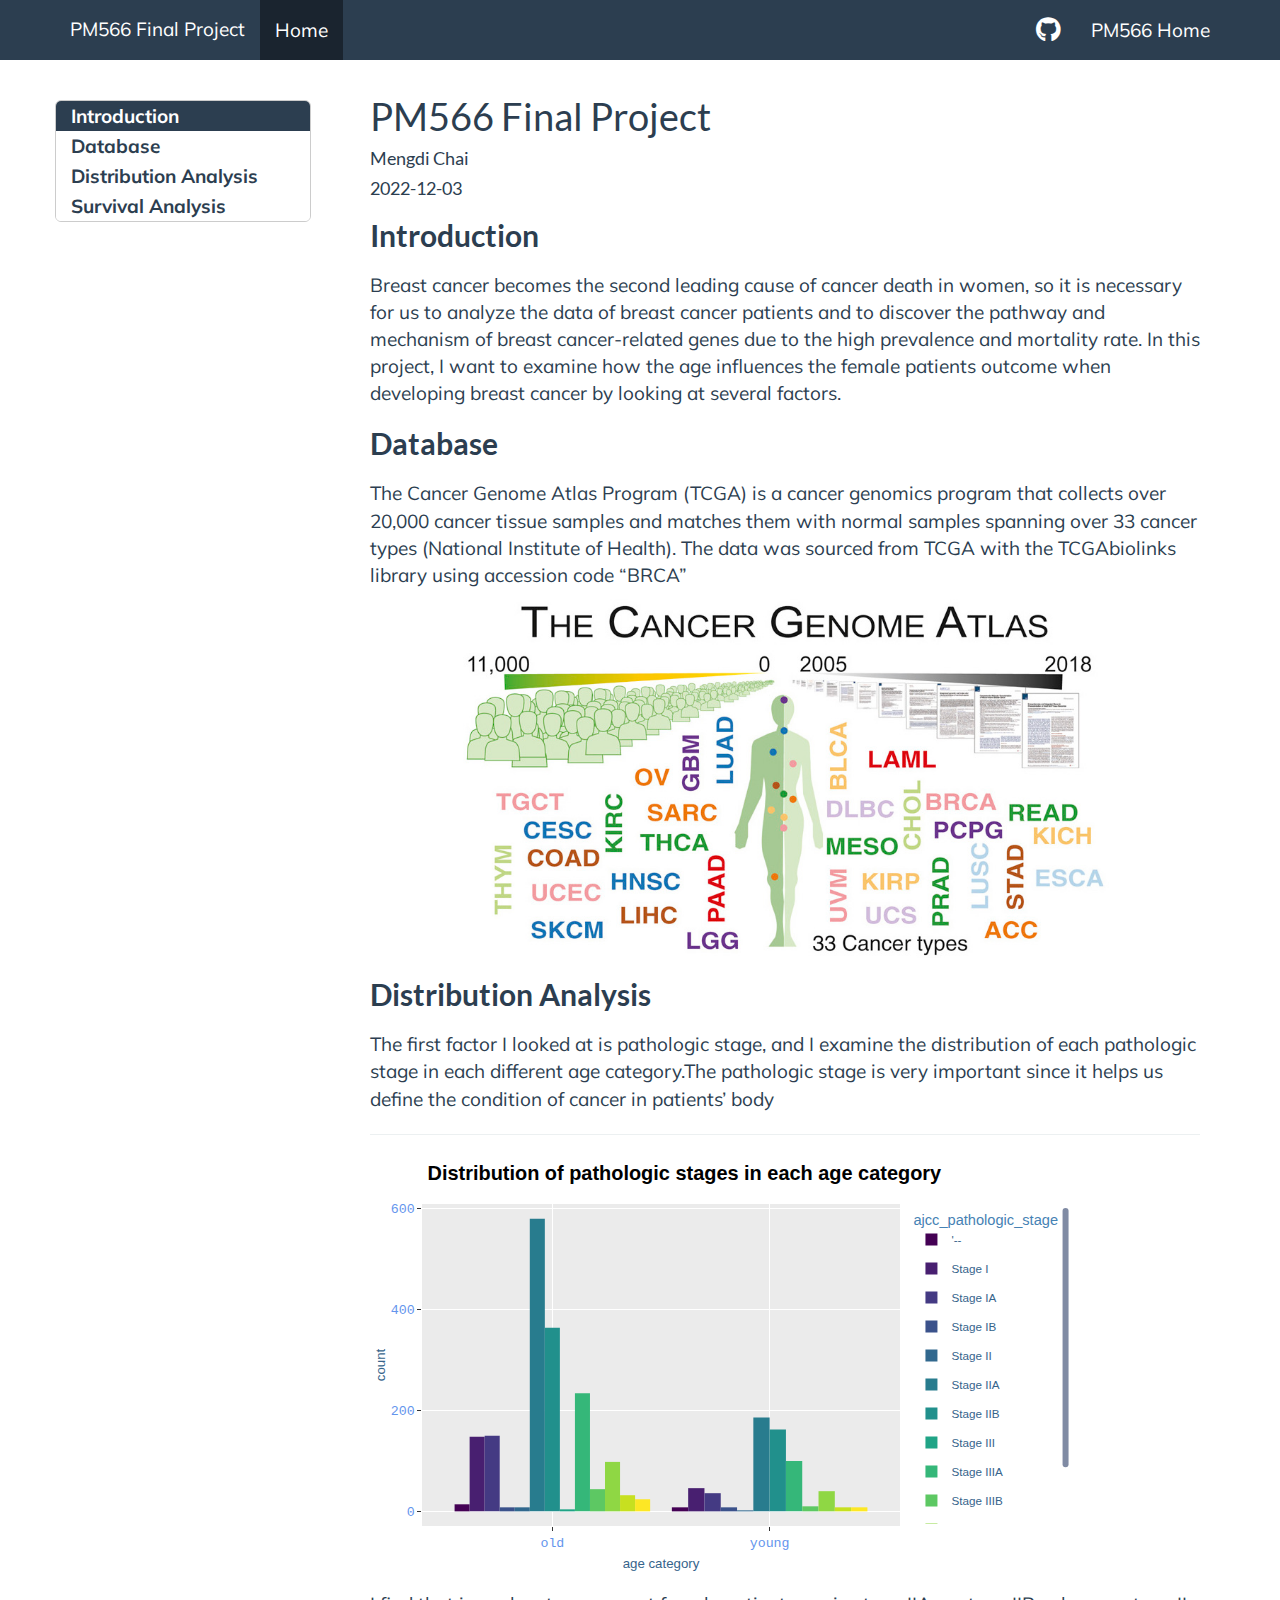
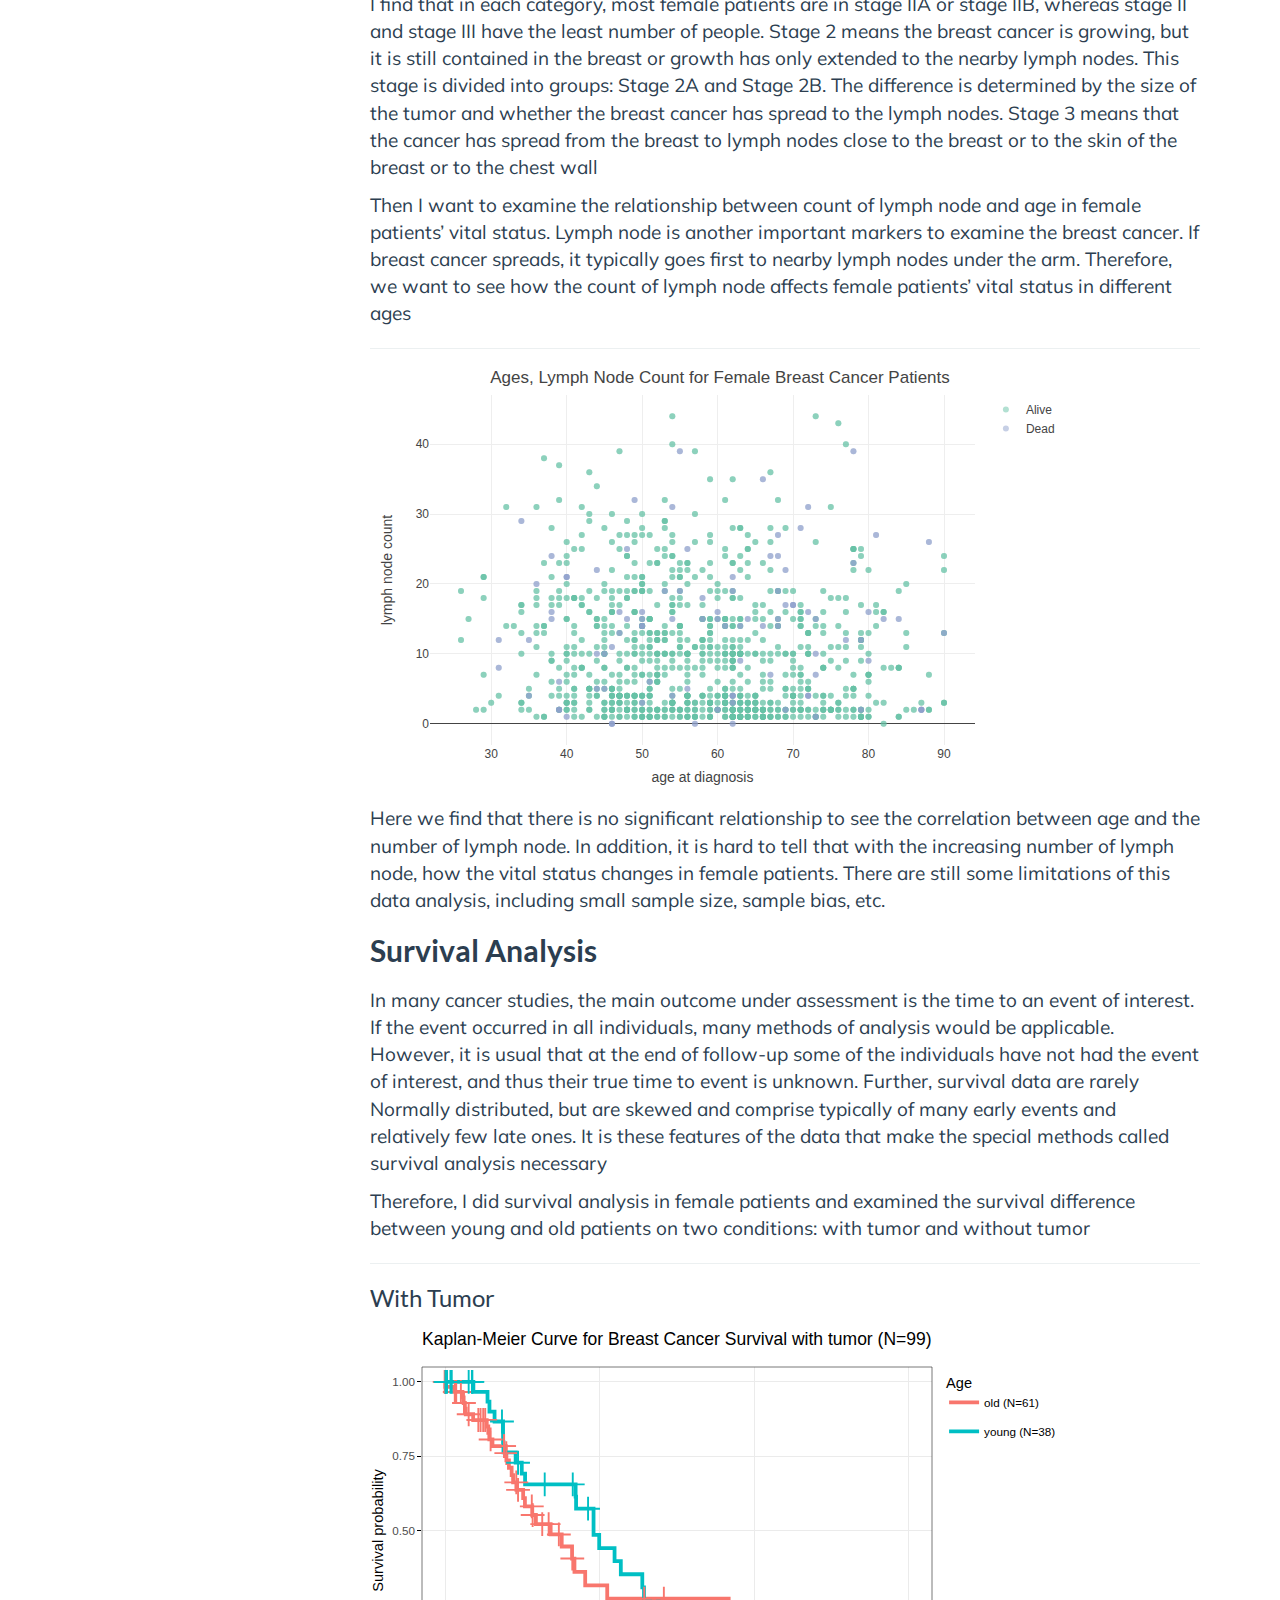
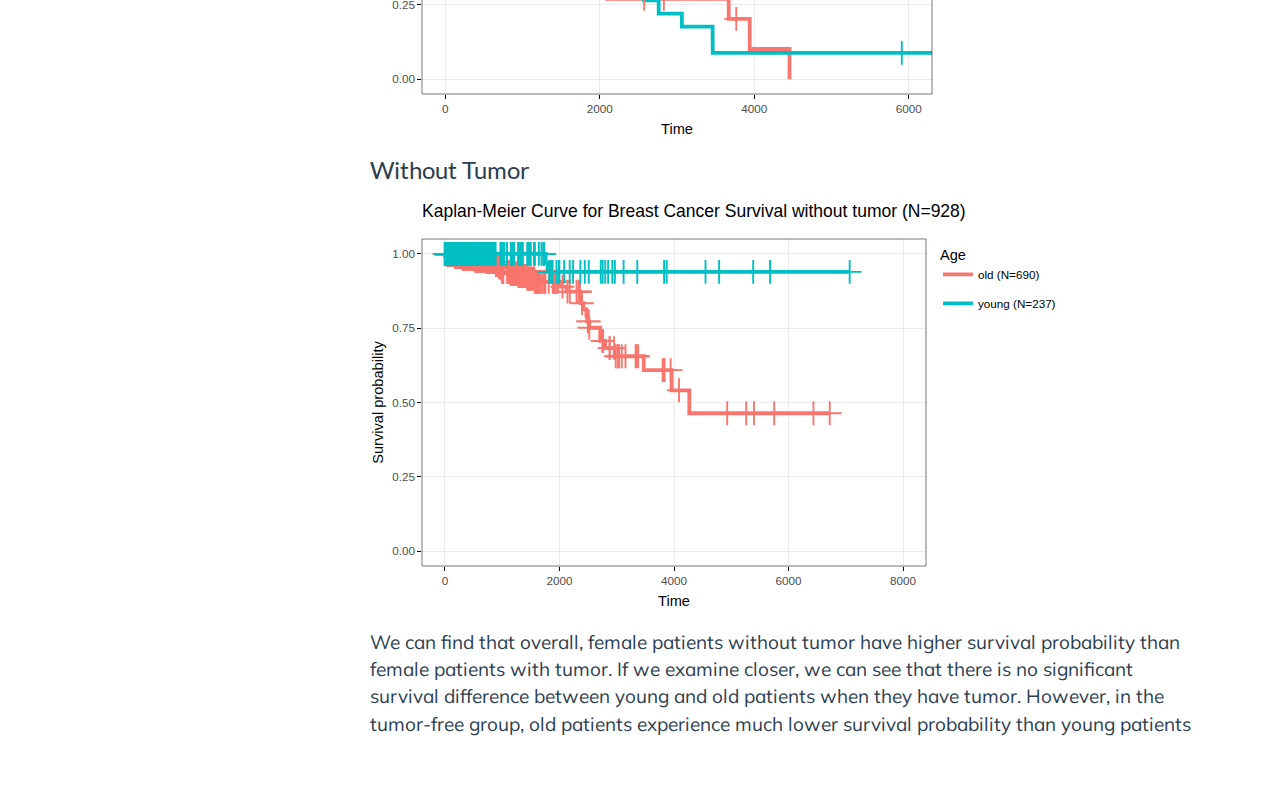
==== index.html @ 4a6e9c93 "add website" ====
<!DOCTYPE html>

<html>

<head>

<meta charset="utf-8" />
<meta name="generator" content="pandoc" />
<meta http-equiv="X-UA-Compatible" content="IE=EDGE" />


<meta name="author" content="Mengdi Chai" />

<meta name="date" content="2022-12-03" />

<title>PM566 Final Project</title>

<script src="site_libs/header-attrs-2.18/header-attrs.js"></script>
<script src="site_libs/jquery-3.6.0/jquery-3.6.0.min.js"></script>
<meta name="viewport" content="width=device-width, initial-scale=1" />
<link href="site_libs/bootstrap-3.3.5/css/flatly.min.css" rel="stylesheet" />
<script src="site_libs/bootstrap-3.3.5/js/bootstrap.min.js"></script>
<script src="site_libs/bootstrap-3.3.5/shim/html5shiv.min.js"></script>
<script src="site_libs/bootstrap-3.3.5/shim/respond.min.js"></script>
<style>h1 {font-size: 34px;}
       h1.title {font-size: 38px;}
       h2 {font-size: 30px;}
       h3 {font-size: 24px;}
       h4 {font-size: 18px;}
       h5 {font-size: 16px;}
       h6 {font-size: 12px;}
       code {color: inherit; background-color: rgba(0, 0, 0, 0.04);}
       pre:not([class]) { background-color: white }</style>
<script src="site_libs/jqueryui-1.11.4/jquery-ui.min.js"></script>
<link href="site_libs/tocify-1.9.1/jquery.tocify.css" rel="stylesheet" />
<script src="site_libs/tocify-1.9.1/jquery.tocify.js"></script>
<script src="site_libs/navigation-1.1/tabsets.js"></script>
<script src="site_libs/htmlwidgets-1.5.4/htmlwidgets.js"></script>
<script src="site_libs/plotly-binding-4.10.1/plotly.js"></script>
<script src="site_libs/typedarray-0.1/typedarray.min.js"></script>
<link href="site_libs/crosstalk-1.2.0/css/crosstalk.min.css" rel="stylesheet" />
<script src="site_libs/crosstalk-1.2.0/js/crosstalk.min.js"></script>
<link href="site_libs/plotly-htmlwidgets-css-2.11.1/plotly-htmlwidgets.css" rel="stylesheet" />
<script src="site_libs/plotly-main-2.11.1/plotly-latest.min.js"></script>
<link href="site_libs/font-awesome-5.1.0/css/all.css" rel="stylesheet" />
<link href="site_libs/font-awesome-5.1.0/css/v4-shims.css" rel="stylesheet" />

<style type="text/css">
  code{white-space: pre-wrap;}
  span.smallcaps{font-variant: small-caps;}
  span.underline{text-decoration: underline;}
  div.column{display: inline-block; vertical-align: top; width: 50%;}
  div.hanging-indent{margin-left: 1.5em; text-indent: -1.5em;}
  ul.task-list{list-style: none;}
    </style>







<link rel="stylesheet" href="style.css" type="text/css" />



<style type = "text/css">
.main-container {
  max-width: 940px;
  margin-left: auto;
  margin-right: auto;
}
img {
  max-width:100%;
}
.tabbed-pane {
  padding-top: 12px;
}
.html-widget {
  margin-bottom: 20px;
}
button.code-folding-btn:focus {
  outline: none;
}
summary {
  display: list-item;
}
details > summary > p:only-child {
  display: inline;
}
pre code {
  padding: 0;
}
</style>


<style type="text/css">
.dropdown-submenu {
  position: relative;
}
.dropdown-submenu>.dropdown-menu {
  top: 0;
  left: 100%;
  margin-top: -6px;
  margin-left: -1px;
  border-radius: 0 6px 6px 6px;
}
.dropdown-submenu:hover>.dropdown-menu {
  display: block;
}
.dropdown-submenu>a:after {
  display: block;
  content: " ";
  float: right;
  width: 0;
  height: 0;
  border-color: transparent;
  border-style: solid;
  border-width: 5px 0 5px 5px;
  border-left-color: #cccccc;
  margin-top: 5px;
  margin-right: -10px;
}
.dropdown-submenu:hover>a:after {
  border-left-color: #adb5bd;
}
.dropdown-submenu.pull-left {
  float: none;
}
.dropdown-submenu.pull-left>.dropdown-menu {
  left: -100%;
  margin-left: 10px;
  border-radius: 6px 0 6px 6px;
}
</style>

<script type="text/javascript">
// manage active state of menu based on current page
$(document).ready(function () {
  // active menu anchor
  href = window.location.pathname
  href = href.substr(href.lastIndexOf('/') + 1)
  if (href === "")
    href = "index.html";
  var menuAnchor = $('a[href="' + href + '"]');

  // mark the anchor link active (and if it's in a dropdown, also mark that active)
  var dropdown = menuAnchor.closest('li.dropdown');
  if (window.bootstrap) { // Bootstrap 4+
    menuAnchor.addClass('active');
    dropdown.find('> .dropdown-toggle').addClass('active');
  } else { // Bootstrap 3
    menuAnchor.parent().addClass('active');
    dropdown.addClass('active');
  }

  // Navbar adjustments
  var navHeight = $(".navbar").first().height() + 15;
  var style = document.createElement('style');
  var pt = "padding-top: " + navHeight + "px; ";
  var mt = "margin-top: -" + navHeight + "px; ";
  var css = "";
  // offset scroll position for anchor links (for fixed navbar)
  for (var i = 1; i <= 6; i++) {
    css += ".section h" + i + "{ " + pt + mt + "}\n";
  }
  style.innerHTML = "body {" + pt + "padding-bottom: 40px; }\n" + css;
  document.head.appendChild(style);
});
</script>

<!-- tabsets -->

<style type="text/css">
.tabset-dropdown > .nav-tabs {
  display: inline-table;
  max-height: 500px;
  min-height: 44px;
  overflow-y: auto;
  border: 1px solid #ddd;
  border-radius: 4px;
}

.tabset-dropdown > .nav-tabs > li.active:before, .tabset-dropdown > .nav-tabs.nav-tabs-open:before {
  content: "\e259";
  font-family: 'Glyphicons Halflings';
  display: inline-block;
  padding: 10px;
  border-right: 1px solid #ddd;
}

.tabset-dropdown > .nav-tabs.nav-tabs-open > li.active:before {
  content: "\e258";
  font-family: 'Glyphicons Halflings';
  border: none;
}

.tabset-dropdown > .nav-tabs > li.active {
  display: block;
}

.tabset-dropdown > .nav-tabs > li > a,
.tabset-dropdown > .nav-tabs > li > a:focus,
.tabset-dropdown > .nav-tabs > li > a:hover {
  border: none;
  display: inline-block;
  border-radius: 4px;
  background-color: transparent;
}

.tabset-dropdown > .nav-tabs.nav-tabs-open > li {
  display: block;
  float: none;
}

.tabset-dropdown > .nav-tabs > li {
  display: none;
}
</style>

<!-- code folding -->



<style type="text/css">

#TOC {
  margin: 25px 0px 20px 0px;
}
@media (max-width: 768px) {
#TOC {
  position: relative;
  width: 100%;
}
}

@media print {
.toc-content {
  /* see https://github.com/w3c/csswg-drafts/issues/4434 */
  float: right;
}
}

.toc-content {
  padding-left: 30px;
  padding-right: 40px;
}

div.main-container {
  max-width: 1200px;
}

div.tocify {
  width: 20%;
  max-width: 260px;
  max-height: 85%;
}

@media (min-width: 768px) and (max-width: 991px) {
  div.tocify {
    width: 25%;
  }
}

@media (max-width: 767px) {
  div.tocify {
    width: 100%;
    max-width: none;
  }
}

.tocify ul, .tocify li {
  line-height: 20px;
}

.tocify-subheader .tocify-item {
  font-size: 0.90em;
}

.tocify .list-group-item {
  border-radius: 0px;
}


</style>



</head>

<body>


<div class="container-fluid main-container">


<!-- setup 3col/9col grid for toc_float and main content  -->
<div class="row">
<div class="col-xs-12 col-sm-4 col-md-3">
<div id="TOC" class="tocify">
</div>
</div>

<div class="toc-content col-xs-12 col-sm-8 col-md-9">




<div class="navbar navbar-default  navbar-fixed-top" role="navigation">
  <div class="container">
    <div class="navbar-header">
      <button type="button" class="navbar-toggle collapsed" data-toggle="collapse" data-bs-toggle="collapse" data-target="#navbar" data-bs-target="#navbar">
        <span class="icon-bar"></span>
        <span class="icon-bar"></span>
        <span class="icon-bar"></span>
      </button>
      <a class="navbar-brand" href="index.html">PM566 Final Project</a>
    </div>
    <div id="navbar" class="navbar-collapse collapse">
      <ul class="nav navbar-nav">
        <li>
  <a href="index.html">Home</a>
</li>
      </ul>
      <ul class="nav navbar-nav navbar-right">
        <li>
  <a href="https://github.com/KimmDD">
    <span class="fa fa-github fa-lg"></span>
     
  </a>
</li>
<li>
  <a href="https://github.com/KimmDD/PM566-final-project">PM566 Home</a>
</li>
      </ul>
    </div><!--/.nav-collapse -->
  </div><!--/.container -->
</div><!--/.navbar -->

<div id="header">



<h1 class="title toc-ignore">PM566 Final Project</h1>
<h4 class="author">Mengdi Chai</h4>
<h4 class="date">2022-12-03</h4>

</div>


<style type="text/css">
.code-r { /* Code block */
  font-size: 15px;
}

.code-r-small { /* Code block */
  font-size: 10px;
}
</style>
<h2>
<strong> Introduction </strong>
</h2>
<p>
Breast cancer becomes the second leading cause of cancer death in women, so it is necessary for us to analyze the data of breast cancer patients and to discover the pathway and mechanism of breast cancer-related genes due to the high prevalence and mortality rate. In this project, I want to examine how the age influences the female patients outcome when developing breast cancer by looking at several factors.
</p>
<h2>
<strong> Database </strong>
</h2>
<p>
The Cancer Genome Atlas Program (TCGA) is a cancer genomics program that collects over 20,000 cancer tissue samples and matches them with normal samples spanning over 33 cancer types (National Institute of Health). The data was sourced from TCGA with the TCGAbiolinks library using accession code “BRCA”
</p>
<p><img src="tcga.jpeg" width="700px" style="display: block; margin: auto;" /></p>
<h2>
<strong> Distribution Analysis </strong>
</h2>
<p>
The first factor I looked at is pathologic stage, and I examine the distribution of each pathologic stage in each different age category.The pathologic stage is very important since it helps us define the condition of cancer in patients’ body
</p>
<hr>
<div id="htmlwidget-bc59237014b2d933ec7f" style="width:700px;height:415.296px;" class="plotly html-widget"></div>
<script type="application/json" data-for="htmlwidget-bc59237014b2d933ec7f">{"x":{"data":[{"orientation":"v","width":[0.0692307692307692,0.0750000000000002],"base":[0,0],"x":[0.584615384615385,1.5875],"y":[14,8],"text":["age_category: old<br />count:  14<br />ajcc_pathologic_stage: '--","age_category: young<br />count:   8<br />ajcc_pathologic_stage: '--"],"type":"bar","textposition":"none","marker":{"autocolorscale":false,"color":"rgba(68,1,84,1)","line":{"width":1.88976377952756,"color":"transparent"}},"name":"'--","legendgroup":"'--","showlegend":true,"xaxis":"x","yaxis":"y","hoverinfo":"text","frame":null},{"orientation":"v","width":[0.0692307692307692,0.0750000000000002],"base":[0,0],"x":[0.653846153846154,1.6625],"y":[148,46],"text":["age_category: old<br />count: 148<br />ajcc_pathologic_stage: Stage I","age_category: young<br />count:  46<br />ajcc_pathologic_stage: Stage I"],"type":"bar","textposition":"none","marker":{"autocolorscale":false,"color":"rgba(72,31,112,1)","line":{"width":1.88976377952756,"color":"transparent"}},"name":"Stage I","legendgroup":"Stage I","showlegend":true,"xaxis":"x","yaxis":"y","hoverinfo":"text","frame":null},{"orientation":"v","width":[0.0692307692307692,0.0750000000000002],"base":[0,0],"x":[0.723076923076923,1.7375],"y":[150,36],"text":["age_category: old<br />count: 150<br />ajcc_pathologic_stage: Stage IA","age_category: young<br />count:  36<br />ajcc_pathologic_stage: Stage IA"],"type":"bar","textposition":"none","marker":{"autocolorscale":false,"color":"rgba(68,58,131,1)","line":{"width":1.88976377952756,"color":"transparent"}},"name":"Stage IA","legendgroup":"Stage IA","showlegend":true,"xaxis":"x","yaxis":"y","hoverinfo":"text","frame":null},{"orientation":"v","width":[0.0692307692307692,0.0750000000000002],"base":[0,0],"x":[0.792307692307692,1.8125],"y":[8,8],"text":["age_category: old<br />count:   8<br />ajcc_pathologic_stage: Stage IB","age_category: young<br />count:   8<br />ajcc_pathologic_stage: Stage IB"],"type":"bar","textposition":"none","marker":{"autocolorscale":false,"color":"rgba(59,82,139,1)","line":{"width":1.88976377952756,"color":"transparent"}},"name":"Stage IB","legendgroup":"Stage IB","showlegend":true,"xaxis":"x","yaxis":"y","hoverinfo":"text","frame":null},{"orientation":"v","width":[0.0692307692307692,0.0750000000000002],"base":[0,0],"x":[0.861538461538462,1.8875],"y":[8,2],"text":["age_category: old<br />count:   8<br />ajcc_pathologic_stage: Stage II","age_category: young<br />count:   2<br />ajcc_pathologic_stage: Stage II"],"type":"bar","textposition":"none","marker":{"autocolorscale":false,"color":"rgba(49,104,142,1)","line":{"width":1.88976377952756,"color":"transparent"}},"name":"Stage II","legendgroup":"Stage II","showlegend":true,"xaxis":"x","yaxis":"y","hoverinfo":"text","frame":null},{"orientation":"v","width":[0.0692307692307692,0.0750000000000002],"base":[0,0],"x":[0.930769230769231,1.9625],"y":[580,186],"text":["age_category: old<br />count: 580<br />ajcc_pathologic_stage: Stage IIA","age_category: young<br />count: 186<br />ajcc_pathologic_stage: Stage IIA"],"type":"bar","textposition":"none","marker":{"autocolorscale":false,"color":"rgba(40,124,142,1)","line":{"width":1.88976377952756,"color":"transparent"}},"name":"Stage IIA","legendgroup":"Stage IIA","showlegend":true,"xaxis":"x","yaxis":"y","hoverinfo":"text","frame":null},{"orientation":"v","width":[0.0692307692307693,0.0750000000000002],"base":[0,0],"x":[1,2.0375],"y":[364,162],"text":["age_category: old<br />count: 364<br />ajcc_pathologic_stage: Stage IIB","age_category: young<br />count: 162<br />ajcc_pathologic_stage: Stage IIB"],"type":"bar","textposition":"none","marker":{"autocolorscale":false,"color":"rgba(33,144,140,1)","line":{"width":1.88976377952756,"color":"transparent"}},"name":"Stage IIB","legendgroup":"Stage IIB","showlegend":true,"xaxis":"x","yaxis":"y","hoverinfo":"text","frame":null},{"orientation":"v","width":0.0692307692307694,"base":0,"x":[1.06923076923077],"y":[4],"text":"age_category: old<br />count:   4<br />ajcc_pathologic_stage: Stage III","type":"bar","textposition":"none","marker":{"autocolorscale":false,"color":"rgba(32,164,134,1)","line":{"width":1.88976377952756,"color":"transparent"}},"name":"Stage III","legendgroup":"Stage III","showlegend":true,"xaxis":"x","yaxis":"y","hoverinfo":"text","frame":null},{"orientation":"v","width":[0.0692307692307694,0.0750000000000002],"base":[0,0],"x":[1.13846153846154,2.1125],"y":[234,100],"text":["age_category: old<br />count: 234<br />ajcc_pathologic_stage: Stage IIIA","age_category: young<br />count: 100<br />ajcc_pathologic_stage: Stage IIIA"],"type":"bar","textposition":"none","marker":{"autocolorscale":false,"color":"rgba(53,183,121,1)","line":{"width":1.88976377952756,"color":"transparent"}},"name":"Stage IIIA","legendgroup":"Stage IIIA","showlegend":true,"xaxis":"x","yaxis":"y","hoverinfo":"text","frame":null},{"orientation":"v","width":[0.0692307692307694,0.0750000000000002],"base":[0,0],"x":[1.20769230769231,2.1875],"y":[44,10],"text":["age_category: old<br />count:  44<br />ajcc_pathologic_stage: Stage IIIB","age_category: young<br />count:  10<br />ajcc_pathologic_stage: Stage IIIB"],"type":"bar","textposition":"none","marker":{"autocolorscale":false,"color":"rgba(93,200,99,1)","line":{"width":1.88976377952756,"color":"transparent"}},"name":"Stage IIIB","legendgroup":"Stage IIIB","showlegend":true,"xaxis":"x","yaxis":"y","hoverinfo":"text","frame":null},{"orientation":"v","width":[0.0692307692307694,0.0750000000000002],"base":[0,0],"x":[1.27692307692308,2.2625],"y":[98,40],"text":["age_category: old<br />count:  98<br />ajcc_pathologic_stage: Stage IIIC","age_category: young<br />count:  40<br />ajcc_pathologic_stage: Stage IIIC"],"type":"bar","textposition":"none","marker":{"autocolorscale":false,"color":"rgba(143,215,68,1)","line":{"width":1.88976377952756,"color":"transparent"}},"name":"Stage IIIC","legendgroup":"Stage IIIC","showlegend":true,"xaxis":"x","yaxis":"y","hoverinfo":"text","frame":null},{"orientation":"v","width":[0.0692307692307694,0.0750000000000002],"base":[0,0],"x":[1.34615384615385,2.3375],"y":[32,8],"text":["age_category: old<br />count:  32<br />ajcc_pathologic_stage: Stage IV","age_category: young<br />count:   8<br />ajcc_pathologic_stage: Stage IV"],"type":"bar","textposition":"none","marker":{"autocolorscale":false,"color":"rgba(199,224,32,1)","line":{"width":1.88976377952756,"color":"transparent"}},"name":"Stage IV","legendgroup":"Stage IV","showlegend":true,"xaxis":"x","yaxis":"y","hoverinfo":"text","frame":null},{"orientation":"v","width":[0.0692307692307694,0.0750000000000002],"base":[0,0],"x":[1.41538461538462,2.4125],"y":[24,8],"text":["age_category: old<br />count:  24<br />ajcc_pathologic_stage: Stage X","age_category: young<br />count:   8<br />ajcc_pathologic_stage: Stage X"],"type":"bar","textposition":"none","marker":{"autocolorscale":false,"color":"rgba(253,231,37,1)","line":{"width":1.88976377952756,"color":"transparent"}},"name":"Stage X","legendgroup":"Stage X","showlegend":true,"xaxis":"x","yaxis":"y","hoverinfo":"text","frame":null}],"layout":{"margin":{"t":47.7471832300932,"r":7.30593607305936,"b":42.0419113330405,"l":44.1677044416771},"plot_bgcolor":"rgba(235,235,235,1)","paper_bgcolor":"rgba(255,255,255,1)","font":{"color":"rgba(0,0,0,1)","family":"","size":14.6118721461187},"title":{"text":"<b> Distribution of pathologic stages in each age category <\/b>","font":{"color":"rgba(0,0,0,1)","family":"Helvetica","size":19.9252801992528},"x":0,"xref":"paper"},"xaxis":{"domain":[0,1],"automargin":true,"type":"linear","autorange":false,"range":[0.4,2.6],"tickmode":"array","ticktext":["old","young"],"tickvals":[1,2],"categoryorder":"array","categoryarray":["old","young"],"nticks":null,"ticks":"outside","tickcolor":"rgba(51,51,51,1)","ticklen":3.65296803652968,"tickwidth":0.66417600664176,"showticklabels":true,"tickfont":{"color":"rgba(100,149,237,1)","family":"Courier","size":13.2835201328352},"tickangle":-0,"showline":false,"linecolor":null,"linewidth":0,"showgrid":true,"gridcolor":"rgba(255,255,255,1)","gridwidth":0.66417600664176,"zeroline":false,"anchor":"y","title":{"text":"age category","font":{"color":"rgba(54,100,139,1)","family":"Helvetica","size":13.2835201328352}},"hoverformat":".2f"},"yaxis":{"domain":[0,1],"automargin":true,"type":"linear","autorange":false,"range":[-29,609],"tickmode":"array","ticktext":["0","200","400","600"],"tickvals":[0,200,400,600],"categoryorder":"array","categoryarray":["0","200","400","600"],"nticks":null,"ticks":"outside","tickcolor":"rgba(51,51,51,1)","ticklen":3.65296803652968,"tickwidth":0.66417600664176,"showticklabels":true,"tickfont":{"color":"rgba(100,149,237,1)","family":"Courier","size":13.2835201328352},"tickangle":-0,"showline":false,"linecolor":null,"linewidth":0,"showgrid":true,"gridcolor":"rgba(255,255,255,1)","gridwidth":0.66417600664176,"zeroline":false,"anchor":"x","title":{"text":"count","font":{"color":"rgba(54,100,139,1)","family":"Helvetica","size":13.2835201328352}},"hoverformat":".2f"},"shapes":[{"type":"rect","fillcolor":null,"line":{"color":null,"width":0,"linetype":[]},"yref":"paper","xref":"paper","x0":0,"x1":1,"y0":0,"y1":1}],"showlegend":true,"legend":{"bgcolor":"rgba(255,255,255,1)","bordercolor":"transparent","borderwidth":1.88976377952756,"font":{"color":"rgba(54,100,139,1)","family":"Helvetica","size":11.689497716895},"title":{"text":"ajcc_pathologic_stage","font":{"color":"rgba(70,130,180,1)","family":"Helvetica","size":14.6118721461187}}},"hovermode":"closest","barmode":"relative"},"config":{"doubleClick":"reset","modeBarButtonsToAdd":["hoverclosest","hovercompare"],"showSendToCloud":false},"source":"A","attrs":{"6c0f3ffbf610":{"x":{},"y":{},"fill":{},"type":"bar"}},"cur_data":"6c0f3ffbf610","visdat":{"6c0f3ffbf610":["function (y) ","x"]},"highlight":{"on":"plotly_click","persistent":false,"dynamic":false,"selectize":false,"opacityDim":0.2,"selected":{"opacity":1},"debounce":0},"shinyEvents":["plotly_hover","plotly_click","plotly_selected","plotly_relayout","plotly_brushed","plotly_brushing","plotly_clickannotation","plotly_doubleclick","plotly_deselect","plotly_afterplot","plotly_sunburstclick"],"base_url":"https://plot.ly"},"evals":[],"jsHooks":[]}</script>
<p>
I find that in each category, most female patients are in stage IIA or stage IIB, whereas stage II and stage III have the least number of people. Stage 2 means the breast cancer is growing, but it is still contained in the breast or growth has only extended to the nearby lymph nodes. This stage is divided into groups: Stage 2A and Stage 2B. The difference is determined by the size of the tumor and whether the breast cancer has spread to the lymph nodes. Stage 3 means that the cancer has spread from the breast to lymph nodes close to the breast or to the skin of the breast or to the chest wall
</p>
<p>
Then I want to examine the relationship between count of lymph node and age in female patients’ vital status. Lymph node is another important markers to examine the breast cancer. If breast cancer spreads, it typically goes first to nearby lymph nodes under the arm. Therefore, we want to see how the count of lymph node affects female patients’ vital status in different ages
</p>
<hr>
<div id="htmlwidget-234d2acd441bf9f511b6" style="width:700px;height:415.296px;" class="plotly html-widget"></div>
<script type="application/json" data-for="htmlwidget-234d2acd441bf9f511b6">{"x":{"visdat":{"6c0fbbcda88":["function () ","plotlyVisDat"]},"cur_data":"6c0fbbcda88","attrs":{"6c0fbbcda88":{"x":{},"y":{},"mode":"markers","marker":{"sizemode":"diameter","opacity":0.5},"hoverinfo":"text","text":{},"color":{},"alpha_stroke":1,"sizes":[5,70],"spans":[1,20],"type":"scatter"}},"layout":{"margin":{"b":40,"l":60,"t":25,"r":10},"title":"Ages, Lymph Node Count for Female Breast Cancer Patients","xaxis":{"domain":[0,1],"automargin":true,"title":"age at diagnosis"},"yaxis":{"domain":[0,1],"automargin":true,"title":"lymph node count"},"hovermode":"compare","showlegend":true},"source":"A","config":{"modeBarButtonsToAdd":["hoverclosest","hovercompare"],"showSendToCloud":false},"data":[{"x":[55,55,50,50,62,62,52,52,50,50,42,42,42,42,63,63,63,63,70,70,59,59,56,56,54,54,61,61,39,39,52,52,39,39,50,50,67,67,40,40,40,40,45,45,66,66,48,48,36,36,62,62,47,47,50,50,34,34,53,53,53,53,60,60,37,37,85,85,60,60,62,62,62,62,54,54,73,73,71,71,41,41,67,67,52,52,63,63,46,46,60,60,76,76,45,45,42,42,37,37,73,73,70,70,54,54,56,56,64,64,63,63,52,52,58,58,79,79,80,80,46,46,62,62,62,62,66,66,48,48,62,62,59,59,55,55,37,37,62,62,39,39,50,50,51,51,59,59,63,63,48,48,67,67,63,63,53,53,62,62,39,39,61,61,48,48,67,67,74,74,62,62,61,61,63,63,49,49,85,85,71,71,71,71,50,50,70,70,44,44,44,44,39,39,50,50,90,90,34,34,66,66,55,55,47,47,45,45,46,46,42,42,49,49,49,49,46,46,57,57,49,49,67,67,46,46,77,77,66,66,62,62,59,59,66,66,66,66,57,57,78,78,79,79,57,57,37,37,62,62,56,56,63,63,46,46,62,62,44,44,79,79,79,79,61,61,71,71,71,71,55,55,55,55,50,50,72,72,72,72,65,65,65,65,49,49,53,53,53,53,71,71,62,62,62,62,63,63,63,63,79,79,70,70,50,50,50,50,40,40,56,56,62,62,52,52,54,54,54,54,84,84,62,62,47,47,48,48,48,48,51,51,48,48,68,68,48,48,62,62,50,50,76,76,84,84,78,78,41,41,65,65,62,62,40,40,79,79,45,45,65,65,58,58,76,76,48,48,46,46,79,79,87,87,68,68,79,79,54,54,50,50,75,75,65,65,65,65,90,90,90,90,66,66,74,74,66,66,63,63,76,76,88,88,88,88,74,74,74,74,74,74,72,72,72,72,79,79,47,47,73,73,49,49,43,43,51,51,56,56,72,72,72,72,75,75,71,71,74,74,66,66,29,29,68,68,62,62,36,36,51,51,58,58,79,79,76,76,41,41,56,56,55,55,70,70,62,62,71,71,32,32,59,59,88,88,62,62,61,61,55,55,63,63,58,58,67,67,52,52,55,55,45,45,56,56,61,61,68,68,59,59,69,69,55,55,63,63,54,54,54,54,67,67,36,36,34,34,29,29,59,59,54,54,57,57,42,42,41,41,41,41,67,67,41,41,48,48,61,61,71,71,61,61,61,61,36,36,50,50,64,64,59,59,53,53,68,68,49,49,56,56,56,56,54,54,59,59,40,40,38,38,72,72,39,39,61,61,29,29,47,47,63,63,42,42,43,43,51,51,36,36,75,75,69,69,46,46,77,77,51,51,69,69,78,78,78,78,61,61,45,45,48,48,84,84,49,49,51,51,51,51,55,55,55,55,43,43,27,27,46,46,53,53,35,35,66,66,50,50,64,64,43,43,73,73,36,36,59,59,54,54,51,51,47,47,83,83,70,70,60,60,52,52,52,52,46,46,47,47,80,80,49,49,54,54,39,39,65,65,64,64,65,65,65,65,46,46,26,26,38,38,54,54,43,43,47,47,49,49,45,45,61,61,46,46,47,47,52,52,55,55,52,52,57,57,58,58,51,51,50,50,50,50,62,62,69,69,40,40,62,62,70,70,70,70,49,49,65,65,46,46,59,59,49,49,49,49,62,62,62,62,68,68,54,54,45,45,49,49,51,51,42,42,75,75,66,66,74,74,40,40,61,61,26,26,51,51,44,44,60,60,71,71,39,39,40,40,42,42,61,61,50,50,48,48,67,67,68,68,63,63,57,57,62,62,50,50,43,43,47,47,47,47,55,55,76,76,51,51,45,45,52,52,56,56,62,62,47,47,56,56,66,66,53,53,40,40,47,47,47,47,42,42,64,64,44,44,51,51,60,60,47,47,56,56,73,73,41,41,35,35,54,54,54,54,76,76,39,39,59,59,55,55,78,78,71,71,59,59,62,62,61,61,47,47,48,48,62,62,30,30,63,63,63,63,49,49,64,64,78,78,78,78,60,60,42,42,71,71,41,41,54,54,62,62,43,43,38,38,52,52,49,49,69,69,79,79,53,53,69,69,68,68,51,51,67,67,62,62,69,69,46,46,45,45,82,82,65,65,69,69,31,31,55,55,77,77,78,78,81,81,56,56,67,67,48,48,65,65,56,56,52,52,62,62,54,54,60,60,59,59,58,58,46,46,77,77,49,49,82,82,50,50,81,81,63,63,63,63,53,53,64,64,60,60,50,50,46,46,45,45,75,75,80,80,41,41,51,51,63,63,46,46,58,58,54,54,53,53,80,80,67,67,70,70,58,58,50,50,55,55,78,78,43,43,46,46,55,55,49,49,62,62,44,44,45,45,52,52,82,82,56,56,65,65,52,52,64,64,34,34,54,54,59,59,48,48,40,40,53,53,53,53,38,38,38,38,29,29,60,60,59,59,53,53,49,49,49,49,52,52,51,51,62,62,40,40,74,74,51,51,80,80,57,57,57,57,45,45,77,77,48,48,54,54,59,59,41,41,62,62,79,79,62,62,56,56,54,54,54,54,90,90,72,72,59,59,80,80,73,73,77,77,70,70,51,51,81,81,80,80,40,40,62,62,66,66,64,64,62,62,85,85,36,36,45,45,86,86,76,76,55,55,34,34,57,57,56,56,69,69,56,56,61,61,56,56,84,84,53,53,74,74,81,81,65,65,80,80,71,71,61,61,66,66,40,40,75,75,72,72,58,58,47,47,49,49,59,59,36,36,64,64,41,41,53,53,62,62,55,55,54,54,56,56,68,68,79,79,79,79,34,34,54,54,64,64,64,64,41,41,67,67,54,54,64,64,47,47,37,37,76,76,79,79,50,50,62,62,65,65,52,52,74,74,53,53,55,55,35,35,64,64,48,48,56,56,51,51,68,68,58,58,61,61,43,43,43,43,50,50,45,45,61,61,47,47,40,40,64,64,76,76,38,38,44,44,51,51,58,58,65,65,66,66,61,61,64,64,34,34,65,65,63,63,50,50,45,45,74,74,46,46,44,44,63,63,63,63,53,53,61,61,74,74,45,45,80,80,51,51,57,57,71,71,78,78,60,60,37,37,60,60,44,44,40,40,52,52,52,52,40,40,59,59,41,41,50,50,50,50,59,59,57,57,73,73,46,46,78,78,78,78,77,77,43,43,69,69,47,47,72,72,72,72,48,48,44,44,69,69,90,90,70,70,41,41,45,45,52,52,48,48,58,58,58,58,61,61,75,75,28,28,60,60,62,62,71,71,51,51,61,61,58,58,51,51,70,70,66,66,63,63,63,63,64,64,48,48,40,40,56,56,67,67,74,74,68,68,62,62,63,63,43,43,45,45,42,42,58,58,37,37,74,74,71,71,38,38,56,56,47,47,42,42,52,52,54,54,47,47,59,59,51,51,45,45,69,69,71,71,72,72,63,63,49,49,78,78,33,33,48,48,85,85,63,63,60,60,65,65,41,41,63,63,45,45,80,80,48,48,38,38,53,53,38,38,50,50,61,61,59,59,59,59,70,70,56,56,58,58,43,43,63,63,56,56,55,55,68,68,48,48,48,48,43,43,77,77,64,64,59,59,59,59,70,70,66,66,56,56,50,50,53,53,52,52,59,59,41,41,39,39,52,52,60,60,61,61,75,75,51,51,34,34,62,62,60,60,32,32,63,63,58,58,46,46,62,62,57,57,53,53,53,53,53,53,58,58,52,52,58,58,50,50,57,57,58,58,54,54,54,54,63,63,72,72,46,46,49,49,44,44,67,67,63,63,65,65,56,56,45,45,49,49,46,46,44,44,79,79,79,79,52,52,54,54,73,73,61,61,61,61,62,62,56,56,56,56,84,84,84,84,64,64,46,46,50,50,49,49,49,49,77,77,50,50,67,67,61,61,49,49,70,70,61,61,69,69,73,73,44,44,59,59,71,71,70,70,40,40,61,61,63,63,63,63,43,43,40,40,51,51,52,52,57,57,66,66,74,74,36,36,80,80,72,72,71,71,59,59,39,39,75,75,43,43,49,49,48,48,67,67,64,64,41,41,64,64,71,71,29,29,63,63,65,65,67,67,82,82,82,82,47,47,51,51,64,64,64,64,75,75,66,66,66,66,55,55,55,55,77,77,46,46,68,68,61,61,61,61,46,46],"y":[13,13,15,15,23,23,2,2,14,14,8,8,8,8,1,1,1,1,2,2,3,3,8,8,2,2,11,11,2,2,23,23,19,19,13,13,9,9,3,3,3,3,15,15,6,6,3,3,1,1,3,3,3,3,19,19,3,3,13,13,13,13,20,20,14,14,11,11,2,2,1,1,1,1,16,16,15,15,2,2,18,18,19,19,2,2,22,22,2,2,8,8,2,2,5,5,1,1,23,23,1,1,4,4,3,3,1,1,2,2,14,14,1,1,15,15,1,1,6,6,1,1,23,23,9,9,7,7,1,1,14,14,14,14,10,10,13,13,2,2,4,4,3,3,2,2,3,3,2,2,19,19,1,1,18,18,28,28,3,3,18,18,3,3,29,29,5,5,2,2,19,19,24,24,3,3,19,19,13,13,15,15,15,15,9,9,2,2,14,14,14,14,8,8,14,14,24,24,10,10,2,2,19,19,19,19,13,13,4,4,18,18,1,1,16,16,3,3,39,39,27,27,3,3,30,30,1,1,1,1,10,10,15,15,2,2,2,2,1,1,5,5,2,2,1,1,1,1,1,1,4,4,3,3,4,4,12,12,11,11,1,1,1,1,12,12,16,16,16,16,1,1,1,1,2,2,5,5,5,5,2,2,2,2,4,4,10,10,10,10,1,1,1,1,2,2,1,1,1,1,2,2,19,19,20,20,20,20,10,10,2,2,1,1,6,6,3,3,2,2,8,8,2,2,1,1,24,24,24,24,5,5,2,2,2,2,14,14,1,1,2,2,8,8,1,1,23,23,13,13,1,1,18,18,7,7,11,11,3,3,10,10,22,22,2,2,2,2,14,14,12,12,3,3,3,3,2,2,5,5,4,4,2,2,3,3,3,3,3,3,3,3,2,2,13,13,1,1,1,1,14,14,2,2,2,2,8,8,8,8,2,2,10,10,10,10,1,1,1,1,2,2,21,21,16,16,15,15,1,1,6,6,2,2,2,2,2,2,19,19,9,9,18,18,19,19,9,9,7,7,15,15,15,15,9,9,11,11,5,5,20,20,17,17,9,9,10,10,14,14,14,14,14,14,7,7,8,8,10,10,14,14,7,7,12,12,14,14,12,12,11,11,14,14,23,23,14,14,15,15,12,12,19,19,14,14,11,11,17,17,16,16,16,16,14,14,17,17,2,2,19,19,26,26,26,26,12,12,2,2,5,5,36,36,4,4,2,2,4,4,11,11,2,2,32,32,11,11,14,14,12,12,27,27,29,29,14,14,19,19,10,10,10,10,44,44,26,26,23,23,18,18,5,5,5,5,15,15,21,21,27,27,2,2,31,31,16,16,13,13,17,17,4,4,10,10,19,19,9,9,4,4,5,5,5,5,5,5,15,15,20,20,2,2,19,19,23,23,1,1,1,1,14,14,14,14,5,5,15,15,16,16,19,19,4,4,3,3,27,27,25,25,30,30,4,4,31,31,4,4,10,10,9,9,5,5,8,8,5,5,15,15,12,12,12,12,5,5,39,39,1,1,6,6,17,17,37,37,1,1,8,8,4,4,4,4,2,2,12,12,28,28,4,4,19,19,3,3,2,2,28,28,4,4,17,17,25,25,2,2,22,22,7,7,8,8,4,4,7,7,4,4,30,30,2,2,2,2,18,18,18,18,4,4,4,4,3,3,2,2,16,16,3,3,4,4,4,4,9,9,9,9,19,19,40,40,8,8,13,13,15,15,27,27,9,9,17,17,16,16,26,26,14,14,19,19,23,23,15,15,19,19,17,17,23,23,15,15,10,10,15,15,21,21,21,21,2,2,14,14,1,1,30,30,28,28,7,7,5,5,4,4,3,3,23,23,3,3,3,3,2,2,2,2,12,12,1,1,13,13,2,2,15,15,29,29,24,24,4,4,4,4,17,17,2,2,1,1,27,27,18,18,9,9,3,3,1,1,18,18,2,2,24,24,3,3,3,3,2,2,3,3,11,11,25,25,8,8,23,23,35,35,10,10,4,4,18,18,2,2,3,3,28,28,28,28,3,3,3,3,2,2,2,2,4,4,25,25,14,14,18,18,9,9,11,11,5,5,21,21,17,17,26,26,1,1,17,17,12,12,4,4,1,1,2,2,26,26,14,14,2,2,2,2,1,1,0,0,16,16,1,1,4,4,2,2,2,2,1,1,17,17,17,17,2,2,18,18,17,17,4,4,1,1,2,2,24,24,3,3,3,3,4,4,3,3,11,11,2,2,3,3,1,1,3,3,2,2,2,2,3,3,2,2,4,4,14,14,18,18,1,1,2,2,1,1,3,3,6,6,5,5,4,4,7,7,3,3,20,20,7,7,3,3,10,10,10,10,10,10,8,8,7,7,5,5,7,7,5,5,7,7,6,6,9,9,2,2,8,8,8,8,4,4,26,26,7,7,3,3,2,2,2,2,5,5,12,12,6,6,10,10,8,8,9,9,9,9,7,7,6,6,9,9,7,7,8,8,10,10,6,6,11,11,15,15,15,15,14,14,11,11,7,7,11,11,11,11,1,1,16,16,6,6,8,8,11,11,14,14,10,10,25,25,1,1,9,9,22,22,1,1,13,13,11,11,11,11,13,13,1,1,13,13,15,15,1,1,16,16,7,7,3,3,11,11,23,23,1,1,10,10,20,20,18,18,8,8,2,2,43,43,18,18,13,13,1,1,10,10,7,7,7,7,10,10,1,1,1,1,1,1,3,3,14,14,15,15,22,22,7,7,8,8,1,1,11,11,31,31,1,1,10,10,17,17,16,16,1,1,19,19,1,1,11,11,12,12,2,2,12,12,21,21,22,22,1,1,13,13,1,1,16,16,27,27,27,27,6,6,3,3,28,28,13,13,21,21,2,2,38,38,18,18,24,24,7,7,8,8,2,2,7,7,8,8,24,24,21,21,5,5,1,1,2,2,3,3,15,15,2,2,15,15,3,3,2,2,2,2,4,4,19,19,4,4,4,4,9,9,3,3,1,1,4,4,4,4,12,12,17,17,3,3,5,5,2,2,4,4,17,17,2,2,3,3,28,28,6,6,4,4,5,5,5,5,4,4,4,4,1,1,3,3,4,4,3,3,2,2,5,5,3,3,6,6,4,4,2,2,1,1,11,11,6,6,20,20,13,13,13,13,2,2,35,35,25,25,19,19,19,19,2,2,2,2,44,44,5,5,25,25,25,25,5,5,36,36,16,16,7,7,13,13,13,13,4,4,4,4,5,5,22,22,7,7,7,7,11,11,10,10,8,8,8,8,11,11,9,9,11,11,2,2,9,9,5,5,5,5,4,4,19,19,12,12,19,19,10,10,10,10,10,10,10,10,10,10,10,10,10,10,10,10,10,10,10,10,10,10,10,10,10,10,10,10,10,10,17,17,12,12,14,14,2,2,4,4,10,10,10,10,6,6,8,8,10,10,10,10,10,10,10,10,10,10,10,10,10,10,7,7,10,10,10,10,10,10,22,22,14,14,8,8,2,2,10,10,10,10,10,10,10,10,10,10,12,12,10,10,27,27,6,6,14,14,17,17,21,21,3,3,1,1,1,1,3,3,6,6,3,3,4,4,1,1,4,4,21,21,32,32,4,4,4,4,3,3,40,40,25,25,2,2,13,13,8,8,2,2,23,23,11,11,25,25,10,10,21,21,8,8,32,32,6,6,2,2,25,25,2,2,1,1,3,3,8,8,2,2,31,31,10,10,4,4,13,13,3,3,21,21,2,2,2,2,32,32,2,2,9,9,1,1,2,2,2,2,9,9,3,3,3,3,4,4,13,13,26,26,4,4,34,34,22,22,24,24,13,13,3,3,10,10,16,16,16,16,15,15,12,12,12,12,23,23,18,18,14,14,4,4,4,4,4,4,4,4,4,4,8,8,8,8,23,23,5,5,1,1,12,12,12,12,18,18,1,1,1,1,1,1,11,11,4,4,3,3,28,28,26,26,18,18,13,13,2,2,1,1,2,2,1,1,15,15,15,15,29,29,4,4,4,4,25,25,3,3,12,12,1,1,13,13,4,4,2,2,2,2,15,15,17,17,2,2,7,7,1,1,2,2,6,6,2,2,1,1,1,1,3,3,21,21,12,12,4,4,1,1,16,16,16,16,4,4,13,13,2,2,2,2,18,18,1,1,1,1,2,2,2,2,4,4,22,22,11,11,5,5,5,5,2,2],"mode":"markers","marker":{"color":"rgba(102,194,165,1)","sizemode":"diameter","opacity":0.5,"line":{"color":"rgba(102,194,165,1)"}},"hoverinfo":["text","text","text","text","text","text","text","text","text","text","text","text","text","text","text","text","text","text","text","text","text","text","text","text","text","text","text","text","text","text","text","text","text","text","text","text","text","text","text","text","text","text","text","text","text","text","text","text","text","text","text","text","text","text","text","text","text","text","text","text","text","text","text","text","text","text","text","text","text","text","text","text","text","text","text","text","text","text","text","text","text","text","text","text","text","text","text","text","text","text","text","text","text","text","text","text","text","text","text","text","text","text","text","text","text","text","text","text","text","text","text","text","text","text","text","text","text","text","text","text","text","text","text","text","text","text","text","text","text","text","text","text","text","text","text","text","text","text","text","text","text","text","text","text","text","text","text","text","text","text","text","text","text","text","text","text","text","text","text","text","text","text","text","text","text","text","text","text","text","text","text","text","text","text","text","text","text","text","text","text","text","text","text","text","text","text","text","text","text","text","text","text","text","text","text","text","text","text","text","text","text","text","text","text","text","text","text","text","text","text","text","text","text","text","text","text","text","text","text","text","text","text","text","text","text","text","text","text","text","text","text","text","text","text","text","text","text","text","text","text","text","text","text","text","text","text","text","text","text","text","text","text","text","text","text","text","text","text","text","text","text","text","text","text","text","text","text","text","text","text","text","text","text","text","text","text","text","text","text","text","text","text","text","text","text","text","text","text","text","text","text","text","text","text","text","text","text","text","text","text","text","text","text","text","text","text","text","text","text","text","text","text","text","text","text","text","text","text","text","text","text","text","text","text","text","text","text","text","text","text","text","text","text","text","text","text","text","text","text","text","text","text","text","text","text","text","text","text","text","text","text","text","text","text","text","text","text","text","text","text","text","text","text","text","text","text","text","text","text","text","text","text","text","text","text","text","text","text","text","text","text","text","text","text","text","text","text","text","text","text","text","text","text","text","text","text","text","text","text","text","text","text","text","text","text","text","text","text","text","text","text","text","text","text","text","text","text","text","text","text","text","text","text","text","text","text","text","text","text","text","text","text","text","text","text","text","text","text","text","text","text","text","text","text","text","text","text","text","text","text","text","text","text","text","text","text","text","text","text","text","text","text","text","text","text","text","text","text","text","text","text","text","text","text","text","text","text","text","text","text","text","text","text","text","text","text","text","text","text","text","text","text","text","text","text","text","text","text","text","text","text","text","text","text","text","text","text","text","text","text","text","text","text","text","text","text","text","text","text","text","text","text","text","text","text","text","text","text","text","text","text","text","text","text","text","text","text","text","text","text","text","text","text","text","text","text","text","text","text","text","text","text","text","text","text","text","text","text","text","text","text","text","text","text","text","text","text","text","text","text","text","text","text","text","text","text","text","text","text","text","text","text","text","text","text","text","text","text","text","text","text","text","text","text","text","text","text","text","text","text","text","text","text","text","text","text","text","text","text","text","text","text","text","text","text","text","text","text","text","text","text","text","text","text","text","text","text","text","text","text","text","text","text","text","text","text","text","text","text","text","text","text","text","text","text","text","text","text","text","text","text","text","text","text","text","text","text","text","text","text","text","text","text","text","text","text","text","text","text","text","text","text","text","text","text","text","text","text","text","text","text","text","text","text","text","text","text","text","text","text","text","text","text","text","text","text","text","text","text","text","text","text","text","text","text","text","text","text","text","text","text","text","text","text","text","text","text","text","text","text","text","text","text","text","text","text","text","text","text","text","text","text","text","text","text","text","text","text","text","text","text","text","text","text","text","text","text","text","text","text","text","text","text","text","text","text","text","text","text","text","text","text","text","text","text","text","text","text","text","text","text","text","text","text","text","text","text","text","text","text","text","text","text","text","text","text","text","text","text","text","text","text","text","text","text","text","text","text","text","text","text","text","text","text","text","text","text","text","text","text","text","text","text","text","text","text","text","text","text","text","text","text","text","text","text","text","text","text","text","text","text","text","text","text","text","text","text","text","text","text","text","text","text","text","text","text","text","text","text","text","text","text","text","text","text","text","text","text","text","text","text","text","text","text","text","text","text","text","text","text","text","text","text","text","text","text","text","text","text","text","text","text","text","text","text","text","text","text","text","text","text","text","text","text","text","text","text","text","text","text","text","text","text","text","text","text","text","text","text","text","text","text","text","text","text","text","text","text","text","text","text","text","text","text","text","text","text","text","text","text","text","text","text","text","text","text","text","text","text","text","text","text","text","text","text","text","text","text","text","text","text","text","text","text","text","text","text","text","text","text","text","text","text","text","text","text","text","text","text","text","text","text","text","text","text","text","text","text","text","text","text","text","text","text","text","text","text","text","text","text","text","text","text","text","text","text","text","text","text","text","text","text","text","text","text","text","text","text","text","text","text","text","text","text","text","text","text","text","text","text","text","text","text","text","text","text","text","text","text","text","text","text","text","text","text","text","text","text","text","text","text","text","text","text","text","text","text","text","text","text","text","text","text","text","text","text","text","text","text","text","text","text","text","text","text","text","text","text","text","text","text","text","text","text","text","text","text","text","text","text","text","text","text","text","text","text","text","text","text","text","text","text","text","text","text","text","text","text","text","text","text","text","text","text","text","text","text","text","text","text","text","text","text","text","text","text","text","text","text","text","text","text","text","text","text","text","text","text","text","text","text","text","text","text","text","text","text","text","text","text","text","text","text","text","text","text","text","text","text","text","text","text","text","text","text","text","text","text","text","text","text","text","text","text","text","text","text","text","text","text","text","text","text","text","text","text","text","text","text","text","text","text","text","text","text","text","text","text","text","text","text","text","text","text","text","text","text","text","text","text","text","text","text","text","text","text","text","text","text","text","text","text","text","text","text","text","text","text","text","text","text","text","text","text","text","text","text","text","text","text","text","text","text","text","text","text","text","text","text","text","text","text","text","text","text","text","text","text","text","text","text","text","text","text","text","text","text","text","text","text","text","text","text","text","text","text","text","text","text","text","text","text","text","text","text","text","text","text","text","text","text","text","text","text","text","text","text","text","text","text","text","text","text","text","text","text","text","text","text","text","text","text","text","text","text","text","text","text","text","text","text","text","text","text","text","text","text","text","text","text","text","text","text","text","text","text","text","text","text","text","text","text","text","text","text","text","text","text","text","text","text","text","text","text","text","text","text","text","text","text","text","text","text","text","text","text","text","text","text","text","text","text","text","text","text","text","text","text","text","text","text","text","text","text","text","text","text","text","text","text","text","text","text","text","text","text","text","text","text","text","text","text","text","text","text","text","text","text","text","text","text","text","text","text","text","text","text","text","text","text","text","text","text","text","text","text","text","text","text","text","text","text","text","text","text","text","text","text","text","text","text","text","text","text","text","text","text","text","text","text","text","text","text","text","text","text","text","text","text","text","text","text","text","text","text","text","text","text","text","text","text","text","text","text","text","text","text","text","text","text","text","text","text","text","text","text","text","text","text","text","text","text","text","text","text","text","text","text","text","text","text","text","text","text","text","text","text","text","text","text","text","text","text","text","text","text","text","text","text","text","text","text","text","text","text","text","text","text","text","text","text","text","text","text","text","text","text","text","text","text","text","text","text","text","text","text","text","text","text","text","text","text","text","text","text","text","text","text","text","text","text","text","text","text","text","text","text","text","text","text","text","text","text","text","text","text","text","text","text","text","text","text","text","text","text","text","text","text","text","text","text","text","text","text","text","text","text","text","text","text","text","text","text","text","text","text","text","text","text","text","text","text","text","text","text","text","text","text","text","text","text","text","text","text","text","text","text","text","text","text","text","text","text","text","text","text","text","text","text","text","text","text","text","text","text","text","text","text","text","text","text","text","text","text","text","text","text","text","text","text","text","text","text","text","text","text","text","text","text","text","text","text","text","text","text","text","text","text","text","text","text","text","text","text","text","text","text","text","text","text","text","text","text","text","text","text","text","text","text","text","text","text","text","text","text","text","text","text","text","text","text","text","text","text","text","text","text","text","text","text","text","text","text","text","text","text","text","text","text","text","text","text","text","text","text","text","text","text","text","text","text","text","text","text","text","text","text","text","text","text","text","text","text","text","text","text","text","text","text","text","text","text","text","text","text","text","text","text","text","text","text","text","text","text","text","text","text","text","text","text","text","text","text","text","text","text","text","text","text","text","text","text","text","text","text","text","text","text","text","text","text","text","text","text","text","text","text","text","text","text","text","text","text","text","text","text","text","text","text","text","text","text","text","text","text","text","text","text","text","text","text","text","text","text","text","text","text","text","text","text","text","text","text","text","text","text","text","text","text","text","text","text","text","text","text","text","text","text","text","text","text","text","text","text"],"text":["Age: 55<br>Lymph Node Count: 13<br>Vital Status: Alive","Age: 55<br>Lymph Node Count: 13<br>Vital Status: Alive","Age: 50<br>Lymph Node Count: 15<br>Vital Status: Alive","Age: 50<br>Lymph Node Count: 15<br>Vital Status: Alive","Age: 62<br>Lymph Node Count: 23<br>Vital Status: Alive","Age: 62<br>Lymph Node Count: 23<br>Vital Status: Alive","Age: 52<br>Lymph Node Count: 2<br>Vital Status: Alive","Age: 52<br>Lymph Node Count: 2<br>Vital Status: Alive","Age: 50<br>Lymph Node Count: 14<br>Vital Status: Alive","Age: 50<br>Lymph Node Count: 14<br>Vital Status: Alive","Age: 42<br>Lymph Node Count: 8<br>Vital Status: Alive","Age: 42<br>Lymph Node Count: 8<br>Vital Status: Alive","Age: 42<br>Lymph Node Count: 8<br>Vital Status: Alive","Age: 42<br>Lymph Node Count: 8<br>Vital Status: Alive","Age: 63<br>Lymph Node Count: 1<br>Vital Status: Alive","Age: 63<br>Lymph Node Count: 1<br>Vital Status: Alive","Age: 63<br>Lymph Node Count: 1<br>Vital Status: Alive","Age: 63<br>Lymph Node Count: 1<br>Vital Status: Alive","Age: 70<br>Lymph Node Count: 2<br>Vital Status: Alive","Age: 70<br>Lymph Node Count: 2<br>Vital Status: Alive","Age: 59<br>Lymph Node Count: 3<br>Vital Status: Alive","Age: 59<br>Lymph Node Count: 3<br>Vital Status: Alive","Age: 56<br>Lymph Node Count: 8<br>Vital Status: Alive","Age: 56<br>Lymph Node Count: 8<br>Vital Status: Alive","Age: 54<br>Lymph Node Count: 2<br>Vital Status: Alive","Age: 54<br>Lymph Node Count: 2<br>Vital Status: Alive","Age: 61<br>Lymph Node Count: 11<br>Vital Status: Alive","Age: 61<br>Lymph Node Count: 11<br>Vital Status: Alive","Age: 39<br>Lymph Node Count: 2<br>Vital Status: Alive","Age: 39<br>Lymph Node Count: 2<br>Vital Status: Alive","Age: 52<br>Lymph Node Count: 23<br>Vital Status: Alive","Age: 52<br>Lymph Node Count: 23<br>Vital Status: Alive","Age: 39<br>Lymph Node Count: 19<br>Vital Status: Alive","Age: 39<br>Lymph Node Count: 19<br>Vital Status: Alive","Age: 50<br>Lymph Node Count: 13<br>Vital Status: Alive","Age: 50<br>Lymph Node Count: 13<br>Vital Status: Alive","Age: 67<br>Lymph Node Count: 9<br>Vital Status: Alive","Age: 67<br>Lymph Node Count: 9<br>Vital Status: Alive","Age: 40<br>Lymph Node Count: 3<br>Vital Status: Alive","Age: 40<br>Lymph Node Count: 3<br>Vital Status: Alive","Age: 40<br>Lymph Node Count: 3<br>Vital Status: Alive","Age: 40<br>Lymph Node Count: 3<br>Vital Status: Alive","Age: 45<br>Lymph Node Count: 15<br>Vital Status: Alive","Age: 45<br>Lymph Node Count: 15<br>Vital Status: Alive","Age: 66<br>Lymph Node Count: 6<br>Vital Status: Alive","Age: 66<br>Lymph Node Count: 6<br>Vital Status: Alive","Age: 48<br>Lymph Node Count: 3<br>Vital Status: Alive","Age: 48<br>Lymph Node Count: 3<br>Vital Status: Alive","Age: 36<br>Lymph Node Count: 1<br>Vital Status: Alive","Age: 36<br>Lymph Node Count: 1<br>Vital Status: Alive","Age: 62<br>Lymph Node Count: 3<br>Vital Status: Alive","Age: 62<br>Lymph Node Count: 3<br>Vital Status: Alive","Age: 47<br>Lymph Node Count: 3<br>Vital Status: Alive","Age: 47<br>Lymph Node Count: 3<br>Vital Status: Alive","Age: 50<br>Lymph Node Count: 19<br>Vital Status: Alive","Age: 50<br>Lymph Node Count: 19<br>Vital Status: Alive","Age: 34<br>Lymph Node Count: 3<br>Vital Status: Alive","Age: 34<br>Lymph Node Count: 3<br>Vital Status: Alive","Age: 53<br>Lymph Node Count: 13<br>Vital Status: Alive","Age: 53<br>Lymph Node Count: 13<br>Vital Status: Alive","Age: 53<br>Lymph Node Count: 13<br>Vital Status: Alive","Age: 53<br>Lymph Node Count: 13<br>Vital Status: Alive","Age: 60<br>Lymph Node Count: 20<br>Vital Status: Alive","Age: 60<br>Lymph Node Count: 20<br>Vital Status: Alive","Age: 37<br>Lymph Node Count: 14<br>Vital Status: Alive","Age: 37<br>Lymph Node Count: 14<br>Vital Status: Alive","Age: 85<br>Lymph Node Count: 11<br>Vital Status: Alive","Age: 85<br>Lymph Node Count: 11<br>Vital Status: Alive","Age: 60<br>Lymph Node Count: 2<br>Vital Status: Alive","Age: 60<br>Lymph Node Count: 2<br>Vital Status: Alive","Age: 62<br>Lymph Node Count: 1<br>Vital Status: Alive","Age: 62<br>Lymph Node Count: 1<br>Vital Status: Alive","Age: 62<br>Lymph Node Count: 1<br>Vital Status: Alive","Age: 62<br>Lymph Node Count: 1<br>Vital Status: Alive","Age: 54<br>Lymph Node Count: 16<br>Vital Status: Alive","Age: 54<br>Lymph Node Count: 16<br>Vital Status: Alive","Age: 73<br>Lymph Node Count: 15<br>Vital Status: Alive","Age: 73<br>Lymph Node Count: 15<br>Vital Status: Alive","Age: 71<br>Lymph Node Count: 2<br>Vital Status: Alive","Age: 71<br>Lymph Node Count: 2<br>Vital Status: Alive","Age: 41<br>Lymph Node Count: 18<br>Vital Status: Alive","Age: 41<br>Lymph Node Count: 18<br>Vital Status: Alive","Age: 67<br>Lymph Node Count: 19<br>Vital Status: Alive","Age: 67<br>Lymph Node Count: 19<br>Vital Status: Alive","Age: 52<br>Lymph Node Count: 2<br>Vital Status: Alive","Age: 52<br>Lymph Node Count: 2<br>Vital Status: Alive","Age: 63<br>Lymph Node Count: 22<br>Vital Status: Alive","Age: 63<br>Lymph Node Count: 22<br>Vital Status: Alive","Age: 46<br>Lymph Node Count: 2<br>Vital Status: Alive","Age: 46<br>Lymph Node Count: 2<br>Vital Status: Alive","Age: 60<br>Lymph Node Count: 8<br>Vital Status: Alive","Age: 60<br>Lymph Node Count: 8<br>Vital Status: Alive","Age: 76<br>Lymph Node Count: 2<br>Vital Status: Alive","Age: 76<br>Lymph Node Count: 2<br>Vital Status: Alive","Age: 45<br>Lymph Node Count: 5<br>Vital Status: Alive","Age: 45<br>Lymph Node Count: 5<br>Vital Status: Alive","Age: 42<br>Lymph Node Count: 1<br>Vital Status: Alive","Age: 42<br>Lymph Node Count: 1<br>Vital Status: Alive","Age: 37<br>Lymph Node Count: 23<br>Vital Status: Alive","Age: 37<br>Lymph Node Count: 23<br>Vital Status: Alive","Age: 73<br>Lymph Node Count: 1<br>Vital Status: Alive","Age: 73<br>Lymph Node Count: 1<br>Vital Status: Alive","Age: 70<br>Lymph Node Count: 4<br>Vital Status: Alive","Age: 70<br>Lymph Node Count: 4<br>Vital Status: Alive","Age: 54<br>Lymph Node Count: 3<br>Vital Status: Alive","Age: 54<br>Lymph Node Count: 3<br>Vital Status: Alive","Age: 56<br>Lymph Node Count: 1<br>Vital Status: Alive","Age: 56<br>Lymph Node Count: 1<br>Vital Status: Alive","Age: 64<br>Lymph Node Count: 2<br>Vital Status: Alive","Age: 64<br>Lymph Node Count: 2<br>Vital Status: Alive","Age: 63<br>Lymph Node Count: 14<br>Vital Status: Alive","Age: 63<br>Lymph Node Count: 14<br>Vital Status: Alive","Age: 52<br>Lymph Node Count: 1<br>Vital Status: Alive","Age: 52<br>Lymph Node Count: 1<br>Vital Status: Alive","Age: 58<br>Lymph Node Count: 15<br>Vital Status: Alive","Age: 58<br>Lymph Node Count: 15<br>Vital Status: Alive","Age: 79<br>Lymph Node Count: 1<br>Vital Status: Alive","Age: 79<br>Lymph Node Count: 1<br>Vital Status: Alive","Age: 80<br>Lymph Node Count: 6<br>Vital Status: Alive","Age: 80<br>Lymph Node Count: 6<br>Vital Status: Alive","Age: 46<br>Lymph Node Count: 1<br>Vital Status: Alive","Age: 46<br>Lymph Node Count: 1<br>Vital Status: Alive","Age: 62<br>Lymph Node Count: 23<br>Vital Status: Alive","Age: 62<br>Lymph Node Count: 23<br>Vital Status: Alive","Age: 62<br>Lymph Node Count: 9<br>Vital Status: Alive","Age: 62<br>Lymph Node Count: 9<br>Vital Status: Alive","Age: 66<br>Lymph Node Count: 7<br>Vital Status: Alive","Age: 66<br>Lymph Node Count: 7<br>Vital Status: Alive","Age: 48<br>Lymph Node Count: 1<br>Vital Status: Alive","Age: 48<br>Lymph Node Count: 1<br>Vital Status: Alive","Age: 62<br>Lymph Node Count: 14<br>Vital Status: Alive","Age: 62<br>Lymph Node Count: 14<br>Vital Status: Alive","Age: 59<br>Lymph Node Count: 14<br>Vital Status: Alive","Age: 59<br>Lymph Node Count: 14<br>Vital Status: Alive","Age: 55<br>Lymph Node Count: 10<br>Vital Status: Alive","Age: 55<br>Lymph Node Count: 10<br>Vital Status: Alive","Age: 37<br>Lymph Node Count: 13<br>Vital Status: Alive","Age: 37<br>Lymph Node Count: 13<br>Vital Status: Alive","Age: 62<br>Lymph Node Count: 2<br>Vital Status: Alive","Age: 62<br>Lymph Node Count: 2<br>Vital Status: Alive","Age: 39<br>Lymph Node Count: 4<br>Vital Status: Alive","Age: 39<br>Lymph Node Count: 4<br>Vital Status: Alive","Age: 50<br>Lymph Node Count: 3<br>Vital Status: Alive","Age: 50<br>Lymph Node Count: 3<br>Vital Status: Alive","Age: 51<br>Lymph Node Count: 2<br>Vital Status: Alive","Age: 51<br>Lymph Node Count: 2<br>Vital Status: Alive","Age: 59<br>Lymph Node Count: 3<br>Vital Status: Alive","Age: 59<br>Lymph Node Count: 3<br>Vital Status: Alive","Age: 63<br>Lymph Node Count: 2<br>Vital Status: Alive","Age: 63<br>Lymph Node Count: 2<br>Vital Status: Alive","Age: 48<br>Lymph Node Count: 19<br>Vital Status: Alive","Age: 48<br>Lymph Node Count: 19<br>Vital Status: Alive","Age: 67<br>Lymph Node Count: 1<br>Vital Status: Alive","Age: 67<br>Lymph Node Count: 1<br>Vital Status: Alive","Age: 63<br>Lymph Node Count: 18<br>Vital Status: Alive","Age: 63<br>Lymph Node Count: 18<br>Vital Status: Alive","Age: 53<br>Lymph Node Count: 28<br>Vital Status: Alive","Age: 53<br>Lymph Node Count: 28<br>Vital Status: Alive","Age: 62<br>Lymph Node Count: 3<br>Vital Status: Alive","Age: 62<br>Lymph Node Count: 3<br>Vital Status: Alive","Age: 39<br>Lymph Node Count: 18<br>Vital Status: Alive","Age: 39<br>Lymph Node Count: 18<br>Vital Status: Alive","Age: 61<br>Lymph Node Count: 3<br>Vital Status: Alive","Age: 61<br>Lymph Node Count: 3<br>Vital Status: Alive","Age: 48<br>Lymph Node Count: 29<br>Vital Status: Alive","Age: 48<br>Lymph Node Count: 29<br>Vital Status: Alive","Age: 67<br>Lymph Node Count: 5<br>Vital Status: Alive","Age: 67<br>Lymph Node Count: 5<br>Vital Status: Alive","Age: 74<br>Lymph Node Count: 2<br>Vital Status: Alive","Age: 74<br>Lymph Node Count: 2<br>Vital Status: Alive","Age: 62<br>Lymph Node Count: 19<br>Vital Status: Alive","Age: 62<br>Lymph Node Count: 19<br>Vital Status: Alive","Age: 61<br>Lymph Node Count: 24<br>Vital Status: Alive","Age: 61<br>Lymph Node Count: 24<br>Vital Status: Alive","Age: 63<br>Lymph Node Count: 3<br>Vital Status: Alive","Age: 63<br>Lymph Node Count: 3<br>Vital Status: Alive","Age: 49<br>Lymph Node Count: 19<br>Vital Status: Alive","Age: 49<br>Lymph Node Count: 19<br>Vital Status: Alive","Age: 85<br>Lymph Node Count: 13<br>Vital Status: Alive","Age: 85<br>Lymph Node Count: 13<br>Vital Status: Alive","Age: 71<br>Lymph Node Count: 15<br>Vital Status: Alive","Age: 71<br>Lymph Node Count: 15<br>Vital Status: Alive","Age: 71<br>Lymph Node Count: 15<br>Vital Status: Alive","Age: 71<br>Lymph Node Count: 15<br>Vital Status: Alive","Age: 50<br>Lymph Node Count: 9<br>Vital Status: Alive","Age: 50<br>Lymph Node Count: 9<br>Vital Status: Alive","Age: 70<br>Lymph Node Count: 2<br>Vital Status: Alive","Age: 70<br>Lymph Node Count: 2<br>Vital Status: Alive","Age: 44<br>Lymph Node Count: 14<br>Vital Status: Alive","Age: 44<br>Lymph Node Count: 14<br>Vital Status: Alive","Age: 44<br>Lymph Node Count: 14<br>Vital Status: Alive","Age: 44<br>Lymph Node Count: 14<br>Vital Status: Alive","Age: 39<br>Lymph Node Count: 8<br>Vital Status: Alive","Age: 39<br>Lymph Node Count: 8<br>Vital Status: Alive","Age: 50<br>Lymph Node Count: 14<br>Vital Status: Alive","Age: 50<br>Lymph Node Count: 14<br>Vital Status: Alive","Age: 90<br>Lymph Node Count: 24<br>Vital Status: Alive","Age: 90<br>Lymph Node Count: 24<br>Vital Status: Alive","Age: 34<br>Lymph Node Count: 10<br>Vital Status: Alive","Age: 34<br>Lymph Node Count: 10<br>Vital Status: Alive","Age: 66<br>Lymph Node Count: 2<br>Vital Status: Alive","Age: 66<br>Lymph Node Count: 2<br>Vital Status: Alive","Age: 55<br>Lymph Node Count: 19<br>Vital Status: Alive","Age: 55<br>Lymph Node Count: 19<br>Vital Status: Alive","Age: 47<br>Lymph Node Count: 19<br>Vital Status: Alive","Age: 47<br>Lymph Node Count: 19<br>Vital Status: Alive","Age: 45<br>Lymph Node Count: 13<br>Vital Status: Alive","Age: 45<br>Lymph Node Count: 13<br>Vital Status: Alive","Age: 46<br>Lymph Node Count: 4<br>Vital Status: Alive","Age: 46<br>Lymph Node Count: 4<br>Vital Status: Alive","Age: 42<br>Lymph Node Count: 18<br>Vital Status: Alive","Age: 42<br>Lymph Node Count: 18<br>Vital Status: Alive","Age: 49<br>Lymph Node Count: 1<br>Vital Status: Alive","Age: 49<br>Lymph Node Count: 1<br>Vital Status: Alive","Age: 49<br>Lymph Node Count: 16<br>Vital Status: Alive","Age: 49<br>Lymph Node Count: 16<br>Vital Status: Alive","Age: 46<br>Lymph Node Count: 3<br>Vital Status: Alive","Age: 46<br>Lymph Node Count: 3<br>Vital Status: Alive","Age: 57<br>Lymph Node Count: 39<br>Vital Status: Alive","Age: 57<br>Lymph Node Count: 39<br>Vital Status: Alive","Age: 49<br>Lymph Node Count: 27<br>Vital Status: Alive","Age: 49<br>Lymph Node Count: 27<br>Vital Status: Alive","Age: 67<br>Lymph Node Count: 3<br>Vital Status: Alive","Age: 67<br>Lymph Node Count: 3<br>Vital Status: Alive","Age: 46<br>Lymph Node Count: 30<br>Vital Status: Alive","Age: 46<br>Lymph Node Count: 30<br>Vital Status: Alive","Age: 77<br>Lymph Node Count: 1<br>Vital Status: Alive","Age: 77<br>Lymph Node Count: 1<br>Vital Status: Alive","Age: 66<br>Lymph Node Count: 1<br>Vital Status: Alive","Age: 66<br>Lymph Node Count: 1<br>Vital Status: Alive","Age: 62<br>Lymph Node Count: 10<br>Vital Status: Alive","Age: 62<br>Lymph Node Count: 10<br>Vital Status: Alive","Age: 59<br>Lymph Node Count: 15<br>Vital Status: Alive","Age: 59<br>Lymph Node Count: 15<br>Vital Status: Alive","Age: 66<br>Lymph Node Count: 2<br>Vital Status: Alive","Age: 66<br>Lymph Node Count: 2<br>Vital Status: Alive","Age: 66<br>Lymph Node Count: 2<br>Vital Status: Alive","Age: 66<br>Lymph Node Count: 2<br>Vital Status: Alive","Age: 57<br>Lymph Node Count: 1<br>Vital Status: Alive","Age: 57<br>Lymph Node Count: 1<br>Vital Status: Alive","Age: 78<br>Lymph Node Count: 5<br>Vital Status: Alive","Age: 78<br>Lymph Node Count: 5<br>Vital Status: Alive","Age: 79<br>Lymph Node Count: 2<br>Vital Status: Alive","Age: 79<br>Lymph Node Count: 2<br>Vital Status: Alive","Age: 57<br>Lymph Node Count: 1<br>Vital Status: Alive","Age: 57<br>Lymph Node Count: 1<br>Vital Status: Alive","Age: 37<br>Lymph Node Count: 1<br>Vital Status: Alive","Age: 37<br>Lymph Node Count: 1<br>Vital Status: Alive","Age: 62<br>Lymph Node Count: 1<br>Vital Status: Alive","Age: 62<br>Lymph Node Count: 1<br>Vital Status: Alive","Age: 56<br>Lymph Node Count: 4<br>Vital Status: Alive","Age: 56<br>Lymph Node Count: 4<br>Vital Status: Alive","Age: 63<br>Lymph Node Count: 3<br>Vital Status: Alive","Age: 63<br>Lymph Node Count: 3<br>Vital Status: Alive","Age: 46<br>Lymph Node Count: 4<br>Vital Status: Alive","Age: 46<br>Lymph Node Count: 4<br>Vital Status: Alive","Age: 62<br>Lymph Node Count: 12<br>Vital Status: Alive","Age: 62<br>Lymph Node Count: 12<br>Vital Status: Alive","Age: 44<br>Lymph Node Count: 11<br>Vital Status: Alive","Age: 44<br>Lymph Node Count: 11<br>Vital Status: Alive","Age: 79<br>Lymph Node Count: 1<br>Vital Status: Alive","Age: 79<br>Lymph Node Count: 1<br>Vital Status: Alive","Age: 79<br>Lymph Node Count: 1<br>Vital Status: Alive","Age: 79<br>Lymph Node Count: 1<br>Vital Status: Alive","Age: 61<br>Lymph Node Count: 12<br>Vital Status: Alive","Age: 61<br>Lymph Node Count: 12<br>Vital Status: Alive","Age: 71<br>Lymph Node Count: 16<br>Vital Status: Alive","Age: 71<br>Lymph Node Count: 16<br>Vital Status: Alive","Age: 71<br>Lymph Node Count: 16<br>Vital Status: Alive","Age: 71<br>Lymph Node Count: 16<br>Vital Status: Alive","Age: 55<br>Lymph Node Count: 1<br>Vital Status: Alive","Age: 55<br>Lymph Node Count: 1<br>Vital Status: Alive","Age: 55<br>Lymph Node Count: 1<br>Vital Status: Alive","Age: 55<br>Lymph Node Count: 1<br>Vital Status: Alive","Age: 50<br>Lymph Node Count: 2<br>Vital Status: Alive","Age: 50<br>Lymph Node Count: 2<br>Vital Status: Alive","Age: 72<br>Lymph Node Count: 5<br>Vital Status: Alive","Age: 72<br>Lymph Node Count: 5<br>Vital Status: Alive","Age: 72<br>Lymph Node Count: 5<br>Vital Status: Alive","Age: 72<br>Lymph Node Count: 5<br>Vital Status: Alive","Age: 65<br>Lymph Node Count: 2<br>Vital Status: Alive","Age: 65<br>Lymph Node Count: 2<br>Vital Status: Alive","Age: 65<br>Lymph Node Count: 2<br>Vital Status: Alive","Age: 65<br>Lymph Node Count: 2<br>Vital Status: Alive","Age: 49<br>Lymph Node Count: 4<br>Vital Status: Alive","Age: 49<br>Lymph Node Count: 4<br>Vital Status: Alive","Age: 53<br>Lymph Node Count: 10<br>Vital Status: Alive","Age: 53<br>Lymph Node Count: 10<br>Vital Status: Alive","Age: 53<br>Lymph Node Count: 10<br>Vital Status: Alive","Age: 53<br>Lymph Node Count: 10<br>Vital Status: Alive","Age: 71<br>Lymph Node Count: 1<br>Vital Status: Alive","Age: 71<br>Lymph Node Count: 1<br>Vital Status: Alive","Age: 62<br>Lymph Node Count: 1<br>Vital Status: Alive","Age: 62<br>Lymph Node Count: 1<br>Vital Status: Alive","Age: 62<br>Lymph Node Count: 2<br>Vital Status: Alive","Age: 62<br>Lymph Node Count: 2<br>Vital Status: Alive","Age: 63<br>Lymph Node Count: 1<br>Vital Status: Alive","Age: 63<br>Lymph Node Count: 1<br>Vital Status: Alive","Age: 63<br>Lymph Node Count: 1<br>Vital Status: Alive","Age: 63<br>Lymph Node Count: 1<br>Vital Status: Alive","Age: 79<br>Lymph Node Count: 2<br>Vital Status: Alive","Age: 79<br>Lymph Node Count: 2<br>Vital Status: Alive","Age: 70<br>Lymph Node Count: 19<br>Vital Status: Alive","Age: 70<br>Lymph Node Count: 19<br>Vital Status: Alive","Age: 50<br>Lymph Node Count: 20<br>Vital Status: Alive","Age: 50<br>Lymph Node Count: 20<br>Vital Status: Alive","Age: 50<br>Lymph Node Count: 20<br>Vital Status: Alive","Age: 50<br>Lymph Node Count: 20<br>Vital Status: Alive","Age: 40<br>Lymph Node Count: 10<br>Vital Status: Alive","Age: 40<br>Lymph Node Count: 10<br>Vital Status: Alive","Age: 56<br>Lymph Node Count: 2<br>Vital Status: Alive","Age: 56<br>Lymph Node Count: 2<br>Vital Status: Alive","Age: 62<br>Lymph Node Count: 1<br>Vital Status: Alive","Age: 62<br>Lymph Node Count: 1<br>Vital Status: Alive","Age: 52<br>Lymph Node Count: 6<br>Vital Status: Alive","Age: 52<br>Lymph Node Count: 6<br>Vital Status: Alive","Age: 54<br>Lymph Node Count: 3<br>Vital Status: Alive","Age: 54<br>Lymph Node Count: 3<br>Vital Status: Alive","Age: 54<br>Lymph Node Count: 2<br>Vital Status: Alive","Age: 54<br>Lymph Node Count: 2<br>Vital Status: Alive","Age: 84<br>Lymph Node Count: 8<br>Vital Status: Alive","Age: 84<br>Lymph Node Count: 8<br>Vital Status: Alive","Age: 62<br>Lymph Node Count: 2<br>Vital Status: Alive","Age: 62<br>Lymph Node Count: 2<br>Vital Status: Alive","Age: 47<br>Lymph Node Count: 1<br>Vital Status: Alive","Age: 47<br>Lymph Node Count: 1<br>Vital Status: Alive","Age: 48<br>Lymph Node Count: 24<br>Vital Status: Alive","Age: 48<br>Lymph Node Count: 24<br>Vital Status: Alive","Age: 48<br>Lymph Node Count: 24<br>Vital Status: Alive","Age: 48<br>Lymph Node Count: 24<br>Vital Status: Alive","Age: 51<br>Lymph Node Count: 5<br>Vital Status: Alive","Age: 51<br>Lymph Node Count: 5<br>Vital Status: Alive","Age: 48<br>Lymph Node Count: 2<br>Vital Status: Alive","Age: 48<br>Lymph Node Count: 2<br>Vital Status: Alive","Age: 68<br>Lymph Node Count: 2<br>Vital Status: Alive","Age: 68<br>Lymph Node Count: 2<br>Vital Status: Alive","Age: 48<br>Lymph Node Count: 14<br>Vital Status: Alive","Age: 48<br>Lymph Node Count: 14<br>Vital Status: Alive","Age: 62<br>Lymph Node Count: 1<br>Vital Status: Alive","Age: 62<br>Lymph Node Count: 1<br>Vital Status: Alive","Age: 50<br>Lymph Node Count: 2<br>Vital Status: Alive","Age: 50<br>Lymph Node Count: 2<br>Vital Status: Alive","Age: 76<br>Lymph Node Count: 8<br>Vital Status: Alive","Age: 76<br>Lymph Node Count: 8<br>Vital Status: Alive","Age: 84<br>Lymph Node Count: 1<br>Vital Status: Alive","Age: 84<br>Lymph Node Count: 1<br>Vital Status: Alive","Age: 78<br>Lymph Node Count: 23<br>Vital Status: Alive","Age: 78<br>Lymph Node Count: 23<br>Vital Status: Alive","Age: 41<br>Lymph Node Count: 13<br>Vital Status: Alive","Age: 41<br>Lymph Node Count: 13<br>Vital Status: Alive","Age: 65<br>Lymph Node Count: 1<br>Vital Status: Alive","Age: 65<br>Lymph Node Count: 1<br>Vital Status: Alive","Age: 62<br>Lymph Node Count: 18<br>Vital Status: Alive","Age: 62<br>Lymph Node Count: 18<br>Vital Status: Alive","Age: 40<br>Lymph Node Count: 7<br>Vital Status: Alive","Age: 40<br>Lymph Node Count: 7<br>Vital Status: Alive","Age: 79<br>Lymph Node Count: 11<br>Vital Status: Alive","Age: 79<br>Lymph Node Count: 11<br>Vital Status: Alive","Age: 45<br>Lymph Node Count: 3<br>Vital Status: Alive","Age: 45<br>Lymph Node Count: 3<br>Vital Status: Alive","Age: 65<br>Lymph Node Count: 10<br>Vital Status: Alive","Age: 65<br>Lymph Node Count: 10<br>Vital Status: Alive","Age: 58<br>Lymph Node Count: 22<br>Vital Status: Alive","Age: 58<br>Lymph Node Count: 22<br>Vital Status: Alive","Age: 76<br>Lymph Node Count: 2<br>Vital Status: Alive","Age: 76<br>Lymph Node Count: 2<br>Vital Status: Alive","Age: 48<br>Lymph Node Count: 2<br>Vital Status: Alive","Age: 48<br>Lymph Node Count: 2<br>Vital Status: Alive","Age: 46<br>Lymph Node Count: 14<br>Vital Status: Alive","Age: 46<br>Lymph Node Count: 14<br>Vital Status: Alive","Age: 79<br>Lymph Node Count: 12<br>Vital Status: Alive","Age: 79<br>Lymph Node Count: 12<br>Vital Status: Alive","Age: 87<br>Lymph Node Count: 3<br>Vital Status: Alive","Age: 87<br>Lymph Node Count: 3<br>Vital Status: Alive","Age: 68<br>Lymph Node Count: 3<br>Vital Status: Alive","Age: 68<br>Lymph Node Count: 3<br>Vital Status: Alive","Age: 79<br>Lymph Node Count: 2<br>Vital Status: Alive","Age: 79<br>Lymph Node Count: 2<br>Vital Status: Alive","Age: 54<br>Lymph Node Count: 5<br>Vital Status: Alive","Age: 54<br>Lymph Node Count: 5<br>Vital Status: Alive","Age: 50<br>Lymph Node Count: 4<br>Vital Status: Alive","Age: 50<br>Lymph Node Count: 4<br>Vital Status: Alive","Age: 75<br>Lymph Node Count: 2<br>Vital Status: Alive","Age: 75<br>Lymph Node Count: 2<br>Vital Status: Alive","Age: 65<br>Lymph Node Count: 3<br>Vital Status: Alive","Age: 65<br>Lymph Node Count: 3<br>Vital Status: Alive","Age: 65<br>Lymph Node Count: 3<br>Vital Status: Alive","Age: 65<br>Lymph Node Count: 3<br>Vital Status: Alive","Age: 90<br>Lymph Node Count: 3<br>Vital Status: Alive","Age: 90<br>Lymph Node Count: 3<br>Vital Status: Alive","Age: 90<br>Lymph Node Count: 3<br>Vital Status: Alive","Age: 90<br>Lymph Node Count: 3<br>Vital Status: Alive","Age: 66<br>Lymph Node Count: 2<br>Vital Status: Alive","Age: 66<br>Lymph Node Count: 2<br>Vital Status: Alive","Age: 74<br>Lymph Node Count: 13<br>Vital Status: Alive","Age: 74<br>Lymph Node Count: 13<br>Vital Status: Alive","Age: 66<br>Lymph Node Count: 1<br>Vital Status: Alive","Age: 66<br>Lymph Node Count: 1<br>Vital Status: Alive","Age: 63<br>Lymph Node Count: 1<br>Vital Status: Alive","Age: 63<br>Lymph Node Count: 1<br>Vital Status: Alive","Age: 76<br>Lymph Node Count: 14<br>Vital Status: Alive","Age: 76<br>Lymph Node Count: 14<br>Vital Status: Alive","Age: 88<br>Lymph Node Count: 2<br>Vital Status: Alive","Age: 88<br>Lymph Node Count: 2<br>Vital Status: Alive","Age: 88<br>Lymph Node Count: 2<br>Vital Status: Alive","Age: 88<br>Lymph Node Count: 2<br>Vital Status: Alive","Age: 74<br>Lymph Node Count: 8<br>Vital Status: Alive","Age: 74<br>Lymph Node Count: 8<br>Vital Status: Alive","Age: 74<br>Lymph Node Count: 8<br>Vital Status: Alive","Age: 74<br>Lymph Node Count: 8<br>Vital Status: Alive","Age: 74<br>Lymph Node Count: 2<br>Vital Status: Alive","Age: 74<br>Lymph Node Count: 2<br>Vital Status: Alive","Age: 72<br>Lymph Node Count: 10<br>Vital Status: Alive","Age: 72<br>Lymph Node Count: 10<br>Vital Status: Alive","Age: 72<br>Lymph Node Count: 10<br>Vital Status: Alive","Age: 72<br>Lymph Node Count: 10<br>Vital Status: Alive","Age: 79<br>Lymph Node Count: 1<br>Vital Status: Alive","Age: 79<br>Lymph Node Count: 1<br>Vital Status: Alive","Age: 47<br>Lymph Node Count: 1<br>Vital Status: Alive","Age: 47<br>Lymph Node Count: 1<br>Vital Status: Alive","Age: 73<br>Lymph Node Count: 2<br>Vital Status: Alive","Age: 73<br>Lymph Node Count: 2<br>Vital Status: Alive","Age: 49<br>Lymph Node Count: 21<br>Vital Status: Alive","Age: 49<br>Lymph Node Count: 21<br>Vital Status: Alive","Age: 43<br>Lymph Node Count: 16<br>Vital Status: Alive","Age: 43<br>Lymph Node Count: 16<br>Vital Status: Alive","Age: 51<br>Lymph Node Count: 15<br>Vital Status: Alive","Age: 51<br>Lymph Node Count: 15<br>Vital Status: Alive","Age: 56<br>Lymph Node Count: 1<br>Vital Status: Alive","Age: 56<br>Lymph Node Count: 1<br>Vital Status: Alive","Age: 72<br>Lymph Node Count: 6<br>Vital Status: Alive","Age: 72<br>Lymph Node Count: 6<br>Vital Status: Alive","Age: 72<br>Lymph Node Count: 2<br>Vital Status: Alive","Age: 72<br>Lymph Node Count: 2<br>Vital Status: Alive","Age: 75<br>Lymph Node Count: 2<br>Vital Status: Alive","Age: 75<br>Lymph Node Count: 2<br>Vital Status: Alive","Age: 71<br>Lymph Node Count: 2<br>Vital Status: Alive","Age: 71<br>Lymph Node Count: 2<br>Vital Status: Alive","Age: 74<br>Lymph Node Count: 19<br>Vital Status: Alive","Age: 74<br>Lymph Node Count: 19<br>Vital Status: Alive","Age: 66<br>Lymph Node Count: 9<br>Vital Status: Alive","Age: 66<br>Lymph Node Count: 9<br>Vital Status: Alive","Age: 29<br>Lymph Node Count: 18<br>Vital Status: Alive","Age: 29<br>Lymph Node Count: 18<br>Vital Status: Alive","Age: 68<br>Lymph Node Count: 19<br>Vital Status: Alive","Age: 68<br>Lymph Node Count: 19<br>Vital Status: Alive","Age: 62<br>Lymph Node Count: 9<br>Vital Status: Alive","Age: 62<br>Lymph Node Count: 9<br>Vital Status: Alive","Age: 36<br>Lymph Node Count: 7<br>Vital Status: Alive","Age: 36<br>Lymph Node Count: 7<br>Vital Status: Alive","Age: 51<br>Lymph Node Count: 15<br>Vital Status: Alive","Age: 51<br>Lymph Node Count: 15<br>Vital Status: Alive","Age: 58<br>Lymph Node Count: 15<br>Vital Status: Alive","Age: 58<br>Lymph Node Count: 15<br>Vital Status: Alive","Age: 79<br>Lymph Node Count: 9<br>Vital Status: Alive","Age: 79<br>Lymph Node Count: 9<br>Vital Status: Alive","Age: 76<br>Lymph Node Count: 11<br>Vital Status: Alive","Age: 76<br>Lymph Node Count: 11<br>Vital Status: Alive","Age: 41<br>Lymph Node Count: 5<br>Vital Status: Alive","Age: 41<br>Lymph Node Count: 5<br>Vital Status: Alive","Age: 56<br>Lymph Node Count: 20<br>Vital Status: Alive","Age: 56<br>Lymph Node Count: 20<br>Vital Status: Alive","Age: 55<br>Lymph Node Count: 17<br>Vital Status: Alive","Age: 55<br>Lymph Node Count: 17<br>Vital Status: Alive","Age: 70<br>Lymph Node Count: 9<br>Vital Status: Alive","Age: 70<br>Lymph Node Count: 9<br>Vital Status: Alive","Age: 62<br>Lymph Node Count: 10<br>Vital Status: Alive","Age: 62<br>Lymph Node Count: 10<br>Vital Status: Alive","Age: 71<br>Lymph Node Count: 14<br>Vital Status: Alive","Age: 71<br>Lymph Node Count: 14<br>Vital Status: Alive","Age: 32<br>Lymph Node Count: 14<br>Vital Status: Alive","Age: 32<br>Lymph Node Count: 14<br>Vital Status: Alive","Age: 59<br>Lymph Node Count: 14<br>Vital Status: Alive","Age: 59<br>Lymph Node Count: 14<br>Vital Status: Alive","Age: 88<br>Lymph Node Count: 7<br>Vital Status: Alive","Age: 88<br>Lymph Node Count: 7<br>Vital Status: Alive","Age: 62<br>Lymph Node Count: 8<br>Vital Status: Alive","Age: 62<br>Lymph Node Count: 8<br>Vital Status: Alive","Age: 61<br>Lymph Node Count: 10<br>Vital Status: Alive","Age: 61<br>Lymph Node Count: 10<br>Vital Status: Alive","Age: 55<br>Lymph Node Count: 14<br>Vital Status: Alive","Age: 55<br>Lymph Node Count: 14<br>Vital Status: Alive","Age: 63<br>Lymph Node Count: 7<br>Vital Status: Alive","Age: 63<br>Lymph Node Count: 7<br>Vital Status: Alive","Age: 58<br>Lymph Node Count: 12<br>Vital Status: Alive","Age: 58<br>Lymph Node Count: 12<br>Vital Status: Alive","Age: 67<br>Lymph Node Count: 14<br>Vital Status: Alive","Age: 67<br>Lymph Node Count: 14<br>Vital Status: Alive","Age: 52<br>Lymph Node Count: 12<br>Vital Status: Alive","Age: 52<br>Lymph Node Count: 12<br>Vital Status: Alive","Age: 55<br>Lymph Node Count: 11<br>Vital Status: Alive","Age: 55<br>Lymph Node Count: 11<br>Vital Status: Alive","Age: 45<br>Lymph Node Count: 14<br>Vital Status: Alive","Age: 45<br>Lymph Node Count: 14<br>Vital Status: Alive","Age: 56<br>Lymph Node Count: 23<br>Vital Status: Alive","Age: 56<br>Lymph Node Count: 23<br>Vital Status: Alive","Age: 61<br>Lymph Node Count: 14<br>Vital Status: Alive","Age: 61<br>Lymph Node Count: 14<br>Vital Status: Alive","Age: 68<br>Lymph Node Count: 15<br>Vital Status: Alive","Age: 68<br>Lymph Node Count: 15<br>Vital Status: Alive","Age: 59<br>Lymph Node Count: 12<br>Vital Status: Alive","Age: 59<br>Lymph Node Count: 12<br>Vital Status: Alive","Age: 69<br>Lymph Node Count: 19<br>Vital Status: Alive","Age: 69<br>Lymph Node Count: 19<br>Vital Status: Alive","Age: 55<br>Lymph Node Count: 14<br>Vital Status: Alive","Age: 55<br>Lymph Node Count: 14<br>Vital Status: Alive","Age: 63<br>Lymph Node Count: 11<br>Vital Status: Alive","Age: 63<br>Lymph Node Count: 11<br>Vital Status: Alive","Age: 54<br>Lymph Node Count: 17<br>Vital Status: Alive","Age: 54<br>Lymph Node Count: 17<br>Vital Status: Alive","Age: 54<br>Lymph Node Count: 16<br>Vital Status: Alive","Age: 54<br>Lymph Node Count: 16<br>Vital Status: Alive","Age: 67<br>Lymph Node Count: 16<br>Vital Status: Alive","Age: 67<br>Lymph Node Count: 16<br>Vital Status: Alive","Age: 36<br>Lymph Node Count: 14<br>Vital Status: Alive","Age: 36<br>Lymph Node Count: 14<br>Vital Status: Alive","Age: 34<br>Lymph Node Count: 17<br>Vital Status: Alive","Age: 34<br>Lymph Node Count: 17<br>Vital Status: Alive","Age: 29<br>Lymph Node Count: 2<br>Vital Status: Alive","Age: 29<br>Lymph Node Count: 2<br>Vital Status: Alive","Age: 59<br>Lymph Node Count: 19<br>Vital Status: Alive","Age: 59<br>Lymph Node Count: 19<br>Vital Status: Alive","Age: 54<br>Lymph Node Count: 26<br>Vital Status: Alive","Age: 54<br>Lymph Node Count: 26<br>Vital Status: Alive","Age: 57<br>Lymph Node Count: 26<br>Vital Status: Alive","Age: 57<br>Lymph Node Count: 26<br>Vital Status: Alive","Age: 42<br>Lymph Node Count: 12<br>Vital Status: Alive","Age: 42<br>Lymph Node Count: 12<br>Vital Status: Alive","Age: 41<br>Lymph Node Count: 2<br>Vital Status: Alive","Age: 41<br>Lymph Node Count: 2<br>Vital Status: Alive","Age: 41<br>Lymph Node Count: 5<br>Vital Status: Alive","Age: 41<br>Lymph Node Count: 5<br>Vital Status: Alive","Age: 67<br>Lymph Node Count: 36<br>Vital Status: Alive","Age: 67<br>Lymph Node Count: 36<br>Vital Status: Alive","Age: 41<br>Lymph Node Count: 4<br>Vital Status: Alive","Age: 41<br>Lymph Node Count: 4<br>Vital Status: Alive","Age: 48<br>Lymph Node Count: 2<br>Vital Status: Alive","Age: 48<br>Lymph Node Count: 2<br>Vital Status: Alive","Age: 61<br>Lymph Node Count: 4<br>Vital Status: Alive","Age: 61<br>Lymph Node Count: 4<br>Vital Status: Alive","Age: 71<br>Lymph Node Count: 11<br>Vital Status: Alive","Age: 71<br>Lymph Node Count: 11<br>Vital Status: Alive","Age: 61<br>Lymph Node Count: 2<br>Vital Status: Alive","Age: 61<br>Lymph Node Count: 2<br>Vital Status: Alive","Age: 61<br>Lymph Node Count: 32<br>Vital Status: Alive","Age: 61<br>Lymph Node Count: 32<br>Vital Status: Alive","Age: 36<br>Lymph Node Count: 11<br>Vital Status: Alive","Age: 36<br>Lymph Node Count: 11<br>Vital Status: Alive","Age: 50<br>Lymph Node Count: 14<br>Vital Status: Alive","Age: 50<br>Lymph Node Count: 14<br>Vital Status: Alive","Age: 64<br>Lymph Node Count: 12<br>Vital Status: Alive","Age: 64<br>Lymph Node Count: 12<br>Vital Status: Alive","Age: 59<br>Lymph Node Count: 27<br>Vital Status: Alive","Age: 59<br>Lymph Node Count: 27<br>Vital Status: Alive","Age: 53<br>Lymph Node Count: 29<br>Vital Status: Alive","Age: 53<br>Lymph Node Count: 29<br>Vital Status: Alive","Age: 68<br>Lymph Node Count: 14<br>Vital Status: Alive","Age: 68<br>Lymph Node Count: 14<br>Vital Status: Alive","Age: 49<br>Lymph Node Count: 19<br>Vital Status: Alive","Age: 49<br>Lymph Node Count: 19<br>Vital Status: Alive","Age: 56<br>Lymph Node Count: 10<br>Vital Status: Alive","Age: 56<br>Lymph Node Count: 10<br>Vital Status: Alive","Age: 56<br>Lymph Node Count: 10<br>Vital Status: Alive","Age: 56<br>Lymph Node Count: 10<br>Vital Status: Alive","Age: 54<br>Lymph Node Count: 44<br>Vital Status: Alive","Age: 54<br>Lymph Node Count: 44<br>Vital Status: Alive","Age: 59<br>Lymph Node Count: 26<br>Vital Status: Alive","Age: 59<br>Lymph Node Count: 26<br>Vital Status: Alive","Age: 40<br>Lymph Node Count: 23<br>Vital Status: Alive","Age: 40<br>Lymph Node Count: 23<br>Vital Status: Alive","Age: 38<br>Lymph Node Count: 18<br>Vital Status: Alive","Age: 38<br>Lymph Node Count: 18<br>Vital Status: Alive","Age: 72<br>Lymph Node Count: 5<br>Vital Status: Alive","Age: 72<br>Lymph Node Count: 5<br>Vital Status: Alive","Age: 39<br>Lymph Node Count: 5<br>Vital Status: Alive","Age: 39<br>Lymph Node Count: 5<br>Vital Status: Alive","Age: 61<br>Lymph Node Count: 15<br>Vital Status: Alive","Age: 61<br>Lymph Node Count: 15<br>Vital Status: Alive","Age: 29<br>Lymph Node Count: 21<br>Vital Status: Alive","Age: 29<br>Lymph Node Count: 21<br>Vital Status: Alive","Age: 47<br>Lymph Node Count: 27<br>Vital Status: Alive","Age: 47<br>Lymph Node Count: 27<br>Vital Status: Alive","Age: 63<br>Lymph Node Count: 2<br>Vital Status: Alive","Age: 63<br>Lymph Node Count: 2<br>Vital Status: Alive","Age: 42<br>Lymph Node Count: 31<br>Vital Status: Alive","Age: 42<br>Lymph Node Count: 31<br>Vital Status: Alive","Age: 43<br>Lymph Node Count: 16<br>Vital Status: Alive","Age: 43<br>Lymph Node Count: 16<br>Vital Status: Alive","Age: 51<br>Lymph Node Count: 13<br>Vital Status: Alive","Age: 51<br>Lymph Node Count: 13<br>Vital Status: Alive","Age: 36<br>Lymph Node Count: 17<br>Vital Status: Alive","Age: 36<br>Lymph Node Count: 17<br>Vital Status: Alive","Age: 75<br>Lymph Node Count: 4<br>Vital Status: Alive","Age: 75<br>Lymph Node Count: 4<br>Vital Status: Alive","Age: 69<br>Lymph Node Count: 10<br>Vital Status: Alive","Age: 69<br>Lymph Node Count: 10<br>Vital Status: Alive","Age: 46<br>Lymph Node Count: 19<br>Vital Status: Alive","Age: 46<br>Lymph Node Count: 19<br>Vital Status: Alive","Age: 77<br>Lymph Node Count: 9<br>Vital Status: Alive","Age: 77<br>Lymph Node Count: 9<br>Vital Status: Alive","Age: 51<br>Lymph Node Count: 4<br>Vital Status: Alive","Age: 51<br>Lymph Node Count: 4<br>Vital Status: Alive","Age: 69<br>Lymph Node Count: 5<br>Vital Status: Alive","Age: 69<br>Lymph Node Count: 5<br>Vital Status: Alive","Age: 78<br>Lymph Node Count: 5<br>Vital Status: Alive","Age: 78<br>Lymph Node Count: 5<br>Vital Status: Alive","Age: 78<br>Lymph Node Count: 5<br>Vital Status: Alive","Age: 78<br>Lymph Node Count: 5<br>Vital Status: Alive","Age: 61<br>Lymph Node Count: 15<br>Vital Status: Alive","Age: 61<br>Lymph Node Count: 15<br>Vital Status: Alive","Age: 45<br>Lymph Node Count: 20<br>Vital Status: Alive","Age: 45<br>Lymph Node Count: 20<br>Vital Status: Alive","Age: 48<br>Lymph Node Count: 2<br>Vital Status: Alive","Age: 48<br>Lymph Node Count: 2<br>Vital Status: Alive","Age: 84<br>Lymph Node Count: 19<br>Vital Status: Alive","Age: 84<br>Lymph Node Count: 19<br>Vital Status: Alive","Age: 49<br>Lymph Node Count: 23<br>Vital Status: Alive","Age: 49<br>Lymph Node Count: 23<br>Vital Status: Alive","Age: 51<br>Lymph Node Count: 1<br>Vital Status: Alive","Age: 51<br>Lymph Node Count: 1<br>Vital Status: Alive","Age: 51<br>Lymph Node Count: 1<br>Vital Status: Alive","Age: 51<br>Lymph Node Count: 1<br>Vital Status: Alive","Age: 55<br>Lymph Node Count: 14<br>Vital Status: Alive","Age: 55<br>Lymph Node Count: 14<br>Vital Status: Alive","Age: 55<br>Lymph Node Count: 14<br>Vital Status: Alive","Age: 55<br>Lymph Node Count: 14<br>Vital Status: Alive","Age: 43<br>Lymph Node Count: 5<br>Vital Status: Alive","Age: 43<br>Lymph Node Count: 5<br>Vital Status: Alive","Age: 27<br>Lymph Node Count: 15<br>Vital Status: Alive","Age: 27<br>Lymph Node Count: 15<br>Vital Status: Alive","Age: 46<br>Lymph Node Count: 16<br>Vital Status: Alive","Age: 46<br>Lymph Node Count: 16<br>Vital Status: Alive","Age: 53<br>Lymph Node Count: 19<br>Vital Status: Alive","Age: 53<br>Lymph Node Count: 19<br>Vital Status: Alive","Age: 35<br>Lymph Node Count: 4<br>Vital Status: Alive","Age: 35<br>Lymph Node Count: 4<br>Vital Status: Alive","Age: 66<br>Lymph Node Count: 3<br>Vital Status: Alive","Age: 66<br>Lymph Node Count: 3<br>Vital Status: Alive","Age: 50<br>Lymph Node Count: 27<br>Vital Status: Alive","Age: 50<br>Lymph Node Count: 27<br>Vital Status: Alive","Age: 64<br>Lymph Node Count: 25<br>Vital Status: Alive","Age: 64<br>Lymph Node Count: 25<br>Vital Status: Alive","Age: 43<br>Lymph Node Count: 30<br>Vital Status: Alive","Age: 43<br>Lymph Node Count: 30<br>Vital Status: Alive","Age: 73<br>Lymph Node Count: 4<br>Vital Status: Alive","Age: 73<br>Lymph Node Count: 4<br>Vital Status: Alive","Age: 36<br>Lymph Node Count: 31<br>Vital Status: Alive","Age: 36<br>Lymph Node Count: 31<br>Vital Status: Alive","Age: 59<br>Lymph Node Count: 4<br>Vital Status: Alive","Age: 59<br>Lymph Node Count: 4<br>Vital Status: Alive","Age: 54<br>Lymph Node Count: 10<br>Vital Status: Alive","Age: 54<br>Lymph Node Count: 10<br>Vital Status: Alive","Age: 51<br>Lymph Node Count: 9<br>Vital Status: Alive","Age: 51<br>Lymph Node Count: 9<br>Vital Status: Alive","Age: 47<br>Lymph Node Count: 5<br>Vital Status: Alive","Age: 47<br>Lymph Node Count: 5<br>Vital Status: Alive","Age: 83<br>Lymph Node Count: 8<br>Vital Status: Alive","Age: 83<br>Lymph Node Count: 8<br>Vital Status: Alive","Age: 70<br>Lymph Node Count: 5<br>Vital Status: Alive","Age: 70<br>Lymph Node Count: 5<br>Vital Status: Alive","Age: 60<br>Lymph Node Count: 15<br>Vital Status: Alive","Age: 60<br>Lymph Node Count: 15<br>Vital Status: Alive","Age: 52<br>Lymph Node Count: 12<br>Vital Status: Alive","Age: 52<br>Lymph Node Count: 12<br>Vital Status: Alive","Age: 52<br>Lymph Node Count: 12<br>Vital Status: Alive","Age: 52<br>Lymph Node Count: 12<br>Vital Status: Alive","Age: 46<br>Lymph Node Count: 5<br>Vital Status: Alive","Age: 46<br>Lymph Node Count: 5<br>Vital Status: Alive","Age: 47<br>Lymph Node Count: 39<br>Vital Status: Alive","Age: 47<br>Lymph Node Count: 39<br>Vital Status: Alive","Age: 80<br>Lymph Node Count: 1<br>Vital Status: Alive","Age: 80<br>Lymph Node Count: 1<br>Vital Status: Alive","Age: 49<br>Lymph Node Count: 6<br>Vital Status: Alive","Age: 49<br>Lymph Node Count: 6<br>Vital Status: Alive","Age: 54<br>Lymph Node Count: 17<br>Vital Status: Alive","Age: 54<br>Lymph Node Count: 17<br>Vital Status: Alive","Age: 39<br>Lymph Node Count: 37<br>Vital Status: Alive","Age: 39<br>Lymph Node Count: 37<br>Vital Status: Alive","Age: 65<br>Lymph Node Count: 1<br>Vital Status: Alive","Age: 65<br>Lymph Node Count: 1<br>Vital Status: Alive","Age: 64<br>Lymph Node Count: 8<br>Vital Status: Alive","Age: 64<br>Lymph Node Count: 8<br>Vital Status: Alive","Age: 65<br>Lymph Node Count: 4<br>Vital Status: Alive","Age: 65<br>Lymph Node Count: 4<br>Vital Status: Alive","Age: 65<br>Lymph Node Count: 4<br>Vital Status: Alive","Age: 65<br>Lymph Node Count: 4<br>Vital Status: Alive","Age: 46<br>Lymph Node Count: 2<br>Vital Status: Alive","Age: 46<br>Lymph Node Count: 2<br>Vital Status: Alive","Age: 26<br>Lymph Node Count: 12<br>Vital Status: Alive","Age: 26<br>Lymph Node Count: 12<br>Vital Status: Alive","Age: 38<br>Lymph Node Count: 28<br>Vital Status: Alive","Age: 38<br>Lymph Node Count: 28<br>Vital Status: Alive","Age: 54<br>Lymph Node Count: 4<br>Vital Status: Alive","Age: 54<br>Lymph Node Count: 4<br>Vital Status: Alive","Age: 43<br>Lymph Node Count: 19<br>Vital Status: Alive","Age: 43<br>Lymph Node Count: 19<br>Vital Status: Alive","Age: 47<br>Lymph Node Count: 3<br>Vital Status: Alive","Age: 47<br>Lymph Node Count: 3<br>Vital Status: Alive","Age: 49<br>Lymph Node Count: 2<br>Vital Status: Alive","Age: 49<br>Lymph Node Count: 2<br>Vital Status: Alive","Age: 45<br>Lymph Node Count: 28<br>Vital Status: Alive","Age: 45<br>Lymph Node Count: 28<br>Vital Status: Alive","Age: 61<br>Lymph Node Count: 4<br>Vital Status: Alive","Age: 61<br>Lymph Node Count: 4<br>Vital Status: Alive","Age: 46<br>Lymph Node Count: 17<br>Vital Status: Alive","Age: 46<br>Lymph Node Count: 17<br>Vital Status: Alive","Age: 47<br>Lymph Node Count: 25<br>Vital Status: Alive","Age: 47<br>Lymph Node Count: 25<br>Vital Status: Alive","Age: 52<br>Lymph Node Count: 2<br>Vital Status: Alive","Age: 52<br>Lymph Node Count: 2<br>Vital Status: Alive","Age: 55<br>Lymph Node Count: 22<br>Vital Status: Alive","Age: 55<br>Lymph Node Count: 22<br>Vital Status: Alive","Age: 52<br>Lymph Node Count: 7<br>Vital Status: Alive","Age: 52<br>Lymph Node Count: 7<br>Vital Status: Alive","Age: 57<br>Lymph Node Count: 8<br>Vital Status: Alive","Age: 57<br>Lymph Node Count: 8<br>Vital Status: Alive","Age: 58<br>Lymph Node Count: 4<br>Vital Status: Alive","Age: 58<br>Lymph Node Count: 4<br>Vital Status: Alive","Age: 51<br>Lymph Node Count: 7<br>Vital Status: Alive","Age: 51<br>Lymph Node Count: 7<br>Vital Status: Alive","Age: 50<br>Lymph Node Count: 4<br>Vital Status: Alive","Age: 50<br>Lymph Node Count: 4<br>Vital Status: Alive","Age: 50<br>Lymph Node Count: 30<br>Vital Status: Alive","Age: 50<br>Lymph Node Count: 30<br>Vital Status: Alive","Age: 62<br>Lymph Node Count: 2<br>Vital Status: Alive","Age: 62<br>Lymph Node Count: 2<br>Vital Status: Alive","Age: 69<br>Lymph Node Count: 2<br>Vital Status: Alive","Age: 69<br>Lymph Node Count: 2<br>Vital Status: Alive","Age: 40<br>Lymph Node Count: 18<br>Vital Status: Alive","Age: 40<br>Lymph Node Count: 18<br>Vital Status: Alive","Age: 62<br>Lymph Node Count: 18<br>Vital Status: Alive","Age: 62<br>Lymph Node Count: 18<br>Vital Status: Alive","Age: 70<br>Lymph Node Count: 4<br>Vital Status: Alive","Age: 70<br>Lymph Node Count: 4<br>Vital Status: Alive","Age: 70<br>Lymph Node Count: 4<br>Vital Status: Alive","Age: 70<br>Lymph Node Count: 4<br>Vital Status: Alive","Age: 49<br>Lymph Node Count: 3<br>Vital Status: Alive","Age: 49<br>Lymph Node Count: 3<br>Vital Status: Alive","Age: 65<br>Lymph Node Count: 2<br>Vital Status: Alive","Age: 65<br>Lymph Node Count: 2<br>Vital Status: Alive","Age: 46<br>Lymph Node Count: 16<br>Vital Status: Alive","Age: 46<br>Lymph Node Count: 16<br>Vital Status: Alive","Age: 59<br>Lymph Node Count: 3<br>Vital Status: Alive","Age: 59<br>Lymph Node Count: 3<br>Vital Status: Alive","Age: 49<br>Lymph Node Count: 4<br>Vital Status: Alive","Age: 49<br>Lymph Node Count: 4<br>Vital Status: Alive","Age: 49<br>Lymph Node Count: 4<br>Vital Status: Alive","Age: 49<br>Lymph Node Count: 4<br>Vital Status: Alive","Age: 62<br>Lymph Node Count: 9<br>Vital Status: Alive","Age: 62<br>Lymph Node Count: 9<br>Vital Status: Alive","Age: 62<br>Lymph Node Count: 9<br>Vital Status: Alive","Age: 62<br>Lymph Node Count: 9<br>Vital Status: Alive","Age: 68<br>Lymph Node Count: 19<br>Vital Status: Alive","Age: 68<br>Lymph Node Count: 19<br>Vital Status: Alive","Age: 54<br>Lymph Node Count: 40<br>Vital Status: Alive","Age: 54<br>Lymph Node Count: 40<br>Vital Status: Alive","Age: 45<br>Lymph Node Count: 8<br>Vital Status: Alive","Age: 45<br>Lymph Node Count: 8<br>Vital Status: Alive","Age: 49<br>Lymph Node Count: 13<br>Vital Status: Alive","Age: 49<br>Lymph Node Count: 13<br>Vital Status: Alive","Age: 51<br>Lymph Node Count: 15<br>Vital Status: Alive","Age: 51<br>Lymph Node Count: 15<br>Vital Status: Alive","Age: 42<br>Lymph Node Count: 27<br>Vital Status: Alive","Age: 42<br>Lymph Node Count: 27<br>Vital Status: Alive","Age: 75<br>Lymph Node Count: 9<br>Vital Status: Alive","Age: 75<br>Lymph Node Count: 9<br>Vital Status: Alive","Age: 66<br>Lymph Node Count: 17<br>Vital Status: Alive","Age: 66<br>Lymph Node Count: 17<br>Vital Status: Alive","Age: 74<br>Lymph Node Count: 16<br>Vital Status: Alive","Age: 74<br>Lymph Node Count: 16<br>Vital Status: Alive","Age: 40<br>Lymph Node Count: 26<br>Vital Status: Alive","Age: 40<br>Lymph Node Count: 26<br>Vital Status: Alive","Age: 61<br>Lymph Node Count: 14<br>Vital Status: Alive","Age: 61<br>Lymph Node Count: 14<br>Vital Status: Alive","Age: 26<br>Lymph Node Count: 19<br>Vital Status: Alive","Age: 26<br>Lymph Node Count: 19<br>Vital Status: Alive","Age: 51<br>Lymph Node Count: 23<br>Vital Status: Alive","Age: 51<br>Lymph Node Count: 23<br>Vital Status: Alive","Age: 44<br>Lymph Node Count: 15<br>Vital Status: Alive","Age: 44<br>Lymph Node Count: 15<br>Vital Status: Alive","Age: 60<br>Lymph Node Count: 19<br>Vital Status: Alive","Age: 60<br>Lymph Node Count: 19<br>Vital Status: Alive","Age: 71<br>Lymph Node Count: 17<br>Vital Status: Alive","Age: 71<br>Lymph Node Count: 17<br>Vital Status: Alive","Age: 39<br>Lymph Node Count: 23<br>Vital Status: Alive","Age: 39<br>Lymph Node Count: 23<br>Vital Status: Alive","Age: 40<br>Lymph Node Count: 15<br>Vital Status: Alive","Age: 40<br>Lymph Node Count: 15<br>Vital Status: Alive","Age: 42<br>Lymph Node Count: 10<br>Vital Status: Alive","Age: 42<br>Lymph Node Count: 10<br>Vital Status: Alive","Age: 61<br>Lymph Node Count: 15<br>Vital Status: Alive","Age: 61<br>Lymph Node Count: 15<br>Vital Status: Alive","Age: 50<br>Lymph Node Count: 21<br>Vital Status: Alive","Age: 50<br>Lymph Node Count: 21<br>Vital Status: Alive","Age: 48<br>Lymph Node Count: 21<br>Vital Status: Alive","Age: 48<br>Lymph Node Count: 21<br>Vital Status: Alive","Age: 67<br>Lymph Node Count: 2<br>Vital Status: Alive","Age: 67<br>Lymph Node Count: 2<br>Vital Status: Alive","Age: 68<br>Lymph Node Count: 14<br>Vital Status: Alive","Age: 68<br>Lymph Node Count: 14<br>Vital Status: Alive","Age: 63<br>Lymph Node Count: 1<br>Vital Status: Alive","Age: 63<br>Lymph Node Count: 1<br>Vital Status: Alive","Age: 57<br>Lymph Node Count: 30<br>Vital Status: Alive","Age: 57<br>Lymph Node Count: 30<br>Vital Status: Alive","Age: 62<br>Lymph Node Count: 28<br>Vital Status: Alive","Age: 62<br>Lymph Node Count: 28<br>Vital Status: Alive","Age: 50<br>Lymph Node Count: 7<br>Vital Status: Alive","Age: 50<br>Lymph Node Count: 7<br>Vital Status: Alive","Age: 43<br>Lymph Node Count: 5<br>Vital Status: Alive","Age: 43<br>Lymph Node Count: 5<br>Vital Status: Alive","Age: 47<br>Lymph Node Count: 4<br>Vital Status: Alive","Age: 47<br>Lymph Node Count: 4<br>Vital Status: Alive","Age: 47<br>Lymph Node Count: 3<br>Vital Status: Alive","Age: 47<br>Lymph Node Count: 3<br>Vital Status: Alive","Age: 55<br>Lymph Node Count: 23<br>Vital Status: Alive","Age: 55<br>Lymph Node Count: 23<br>Vital Status: Alive","Age: 76<br>Lymph Node Count: 3<br>Vital Status: Alive","Age: 76<br>Lymph Node Count: 3<br>Vital Status: Alive","Age: 51<br>Lymph Node Count: 3<br>Vital Status: Alive","Age: 51<br>Lymph Node Count: 3<br>Vital Status: Alive","Age: 45<br>Lymph Node Count: 2<br>Vital Status: Alive","Age: 45<br>Lymph Node Count: 2<br>Vital Status: Alive","Age: 52<br>Lymph Node Count: 2<br>Vital Status: Alive","Age: 52<br>Lymph Node Count: 2<br>Vital Status: Alive","Age: 56<br>Lymph Node Count: 12<br>Vital Status: Alive","Age: 56<br>Lymph Node Count: 12<br>Vital Status: Alive","Age: 62<br>Lymph Node Count: 1<br>Vital Status: Alive","Age: 62<br>Lymph Node Count: 1<br>Vital Status: Alive","Age: 47<br>Lymph Node Count: 13<br>Vital Status: Alive","Age: 47<br>Lymph Node Count: 13<br>Vital Status: Alive","Age: 56<br>Lymph Node Count: 2<br>Vital Status: Alive","Age: 56<br>Lymph Node Count: 2<br>Vital Status: Alive","Age: 66<br>Lymph Node Count: 15<br>Vital Status: Alive","Age: 66<br>Lymph Node Count: 15<br>Vital Status: Alive","Age: 53<br>Lymph Node Count: 29<br>Vital Status: Alive","Age: 53<br>Lymph Node Count: 29<br>Vital Status: Alive","Age: 40<br>Lymph Node Count: 24<br>Vital Status: Alive","Age: 40<br>Lymph Node Count: 24<br>Vital Status: Alive","Age: 47<br>Lymph Node Count: 4<br>Vital Status: Alive","Age: 47<br>Lymph Node Count: 4<br>Vital Status: Alive","Age: 47<br>Lymph Node Count: 4<br>Vital Status: Alive","Age: 47<br>Lymph Node Count: 4<br>Vital Status: Alive","Age: 42<br>Lymph Node Count: 17<br>Vital Status: Alive","Age: 42<br>Lymph Node Count: 17<br>Vital Status: Alive","Age: 64<br>Lymph Node Count: 2<br>Vital Status: Alive","Age: 64<br>Lymph Node Count: 2<br>Vital Status: Alive","Age: 44<br>Lymph Node Count: 1<br>Vital Status: Alive","Age: 44<br>Lymph Node Count: 1<br>Vital Status: Alive","Age: 51<br>Lymph Node Count: 27<br>Vital Status: Alive","Age: 51<br>Lymph Node Count: 27<br>Vital Status: Alive","Age: 60<br>Lymph Node Count: 18<br>Vital Status: Alive","Age: 60<br>Lymph Node Count: 18<br>Vital Status: Alive","Age: 47<br>Lymph Node Count: 9<br>Vital Status: Alive","Age: 47<br>Lymph Node Count: 9<br>Vital Status: Alive","Age: 56<br>Lymph Node Count: 3<br>Vital Status: Alive","Age: 56<br>Lymph Node Count: 3<br>Vital Status: Alive","Age: 73<br>Lymph Node Count: 1<br>Vital Status: Alive","Age: 73<br>Lymph Node Count: 1<br>Vital Status: Alive","Age: 41<br>Lymph Node Count: 18<br>Vital Status: Alive","Age: 41<br>Lymph Node Count: 18<br>Vital Status: Alive","Age: 35<br>Lymph Node Count: 2<br>Vital Status: Alive","Age: 35<br>Lymph Node Count: 2<br>Vital Status: Alive","Age: 54<br>Lymph Node Count: 24<br>Vital Status: Alive","Age: 54<br>Lymph Node Count: 24<br>Vital Status: Alive","Age: 54<br>Lymph Node Count: 3<br>Vital Status: Alive","Age: 54<br>Lymph Node Count: 3<br>Vital Status: Alive","Age: 76<br>Lymph Node Count: 3<br>Vital Status: Alive","Age: 76<br>Lymph Node Count: 3<br>Vital Status: Alive","Age: 39<br>Lymph Node Count: 2<br>Vital Status: Alive","Age: 39<br>Lymph Node Count: 2<br>Vital Status: Alive","Age: 59<br>Lymph Node Count: 3<br>Vital Status: Alive","Age: 59<br>Lymph Node Count: 3<br>Vital Status: Alive","Age: 55<br>Lymph Node Count: 11<br>Vital Status: Alive","Age: 55<br>Lymph Node Count: 11<br>Vital Status: Alive","Age: 78<br>Lymph Node Count: 25<br>Vital Status: Alive","Age: 78<br>Lymph Node Count: 25<br>Vital Status: Alive","Age: 71<br>Lymph Node Count: 8<br>Vital Status: Alive","Age: 71<br>Lymph Node Count: 8<br>Vital Status: Alive","Age: 59<br>Lymph Node Count: 23<br>Vital Status: Alive","Age: 59<br>Lymph Node Count: 23<br>Vital Status: Alive","Age: 62<br>Lymph Node Count: 35<br>Vital Status: Alive","Age: 62<br>Lymph Node Count: 35<br>Vital Status: Alive","Age: 61<br>Lymph Node Count: 10<br>Vital Status: Alive","Age: 61<br>Lymph Node Count: 10<br>Vital Status: Alive","Age: 47<br>Lymph Node Count: 4<br>Vital Status: Alive","Age: 47<br>Lymph Node Count: 4<br>Vital Status: Alive","Age: 48<br>Lymph Node Count: 18<br>Vital Status: Alive","Age: 48<br>Lymph Node Count: 18<br>Vital Status: Alive","Age: 62<br>Lymph Node Count: 2<br>Vital Status: Alive","Age: 62<br>Lymph Node Count: 2<br>Vital Status: Alive","Age: 30<br>Lymph Node Count: 3<br>Vital Status: Alive","Age: 30<br>Lymph Node Count: 3<br>Vital Status: Alive","Age: 63<br>Lymph Node Count: 28<br>Vital Status: Alive","Age: 63<br>Lymph Node Count: 28<br>Vital Status: Alive","Age: 63<br>Lymph Node Count: 28<br>Vital Status: Alive","Age: 63<br>Lymph Node Count: 28<br>Vital Status: Alive","Age: 49<br>Lymph Node Count: 3<br>Vital Status: Alive","Age: 49<br>Lymph Node Count: 3<br>Vital Status: Alive","Age: 64<br>Lymph Node Count: 3<br>Vital Status: Alive","Age: 64<br>Lymph Node Count: 3<br>Vital Status: Alive","Age: 78<br>Lymph Node Count: 2<br>Vital Status: Alive","Age: 78<br>Lymph Node Count: 2<br>Vital Status: Alive","Age: 78<br>Lymph Node Count: 2<br>Vital Status: Alive","Age: 78<br>Lymph Node Count: 2<br>Vital Status: Alive","Age: 60<br>Lymph Node Count: 4<br>Vital Status: Alive","Age: 60<br>Lymph Node Count: 4<br>Vital Status: Alive","Age: 42<br>Lymph Node Count: 25<br>Vital Status: Alive","Age: 42<br>Lymph Node Count: 25<br>Vital Status: Alive","Age: 71<br>Lymph Node Count: 14<br>Vital Status: Alive","Age: 71<br>Lymph Node Count: 14<br>Vital Status: Alive","Age: 41<br>Lymph Node Count: 18<br>Vital Status: Alive","Age: 41<br>Lymph Node Count: 18<br>Vital Status: Alive","Age: 54<br>Lymph Node Count: 9<br>Vital Status: Alive","Age: 54<br>Lymph Node Count: 9<br>Vital Status: Alive","Age: 62<br>Lymph Node Count: 11<br>Vital Status: Alive","Age: 62<br>Lymph Node Count: 11<br>Vital Status: Alive","Age: 43<br>Lymph Node Count: 5<br>Vital Status: Alive","Age: 43<br>Lymph Node Count: 5<br>Vital Status: Alive","Age: 38<br>Lymph Node Count: 21<br>Vital Status: Alive","Age: 38<br>Lymph Node Count: 21<br>Vital Status: Alive","Age: 52<br>Lymph Node Count: 17<br>Vital Status: Alive","Age: 52<br>Lymph Node Count: 17<br>Vital Status: Alive","Age: 49<br>Lymph Node Count: 26<br>Vital Status: Alive","Age: 49<br>Lymph Node Count: 26<br>Vital Status: Alive","Age: 69<br>Lymph Node Count: 1<br>Vital Status: Alive","Age: 69<br>Lymph Node Count: 1<br>Vital Status: Alive","Age: 79<br>Lymph Node Count: 17<br>Vital Status: Alive","Age: 79<br>Lymph Node Count: 17<br>Vital Status: Alive","Age: 53<br>Lymph Node Count: 12<br>Vital Status: Alive","Age: 53<br>Lymph Node Count: 12<br>Vital Status: Alive","Age: 69<br>Lymph Node Count: 4<br>Vital Status: Alive","Age: 69<br>Lymph Node Count: 4<br>Vital Status: Alive","Age: 68<br>Lymph Node Count: 1<br>Vital Status: Alive","Age: 68<br>Lymph Node Count: 1<br>Vital Status: Alive","Age: 51<br>Lymph Node Count: 2<br>Vital Status: Alive","Age: 51<br>Lymph Node Count: 2<br>Vital Status: Alive","Age: 67<br>Lymph Node Count: 26<br>Vital Status: Alive","Age: 67<br>Lymph Node Count: 26<br>Vital Status: Alive","Age: 62<br>Lymph Node Count: 14<br>Vital Status: Alive","Age: 62<br>Lymph Node Count: 14<br>Vital Status: Alive","Age: 69<br>Lymph Node Count: 2<br>Vital Status: Alive","Age: 69<br>Lymph Node Count: 2<br>Vital Status: Alive","Age: 46<br>Lymph Node Count: 2<br>Vital Status: Alive","Age: 46<br>Lymph Node Count: 2<br>Vital Status: Alive","Age: 45<br>Lymph Node Count: 1<br>Vital Status: Alive","Age: 45<br>Lymph Node Count: 1<br>Vital Status: Alive","Age: 82<br>Lymph Node Count: 0<br>Vital Status: Alive","Age: 82<br>Lymph Node Count: 0<br>Vital Status: Alive","Age: 65<br>Lymph Node Count: 16<br>Vital Status: Alive","Age: 65<br>Lymph Node Count: 16<br>Vital Status: Alive","Age: 69<br>Lymph Node Count: 1<br>Vital Status: Alive","Age: 69<br>Lymph Node Count: 1<br>Vital Status: Alive","Age: 31<br>Lymph Node Count: 4<br>Vital Status: Alive","Age: 31<br>Lymph Node Count: 4<br>Vital Status: Alive","Age: 55<br>Lymph Node Count: 2<br>Vital Status: Alive","Age: 55<br>Lymph Node Count: 2<br>Vital Status: Alive","Age: 77<br>Lymph Node Count: 2<br>Vital Status: Alive","Age: 77<br>Lymph Node Count: 2<br>Vital Status: Alive","Age: 78<br>Lymph Node Count: 1<br>Vital Status: Alive","Age: 78<br>Lymph Node Count: 1<br>Vital Status: Alive","Age: 81<br>Lymph Node Count: 17<br>Vital Status: Alive","Age: 81<br>Lymph Node Count: 17<br>Vital Status: Alive","Age: 56<br>Lymph Node Count: 17<br>Vital Status: Alive","Age: 56<br>Lymph Node Count: 17<br>Vital Status: Alive","Age: 67<br>Lymph Node Count: 2<br>Vital Status: Alive","Age: 67<br>Lymph Node Count: 2<br>Vital Status: Alive","Age: 48<br>Lymph Node Count: 18<br>Vital Status: Alive","Age: 48<br>Lymph Node Count: 18<br>Vital Status: Alive","Age: 65<br>Lymph Node Count: 17<br>Vital Status: Alive","Age: 65<br>Lymph Node Count: 17<br>Vital Status: Alive","Age: 56<br>Lymph Node Count: 4<br>Vital Status: Alive","Age: 56<br>Lymph Node Count: 4<br>Vital Status: Alive","Age: 52<br>Lymph Node Count: 1<br>Vital Status: Alive","Age: 52<br>Lymph Node Count: 1<br>Vital Status: Alive","Age: 62<br>Lymph Node Count: 2<br>Vital Status: Alive","Age: 62<br>Lymph Node Count: 2<br>Vital Status: Alive","Age: 54<br>Lymph Node Count: 24<br>Vital Status: Alive","Age: 54<br>Lymph Node Count: 24<br>Vital Status: Alive","Age: 60<br>Lymph Node Count: 3<br>Vital Status: Alive","Age: 60<br>Lymph Node Count: 3<br>Vital Status: Alive","Age: 59<br>Lymph Node Count: 3<br>Vital Status: Alive","Age: 59<br>Lymph Node Count: 3<br>Vital Status: Alive","Age: 58<br>Lymph Node Count: 4<br>Vital Status: Alive","Age: 58<br>Lymph Node Count: 4<br>Vital Status: Alive","Age: 46<br>Lymph Node Count: 3<br>Vital Status: Alive","Age: 46<br>Lymph Node Count: 3<br>Vital Status: Alive","Age: 77<br>Lymph Node Count: 11<br>Vital Status: Alive","Age: 77<br>Lymph Node Count: 11<br>Vital Status: Alive","Age: 49<br>Lymph Node Count: 2<br>Vital Status: Alive","Age: 49<br>Lymph Node Count: 2<br>Vital Status: Alive","Age: 82<br>Lymph Node Count: 3<br>Vital Status: Alive","Age: 82<br>Lymph Node Count: 3<br>Vital Status: Alive","Age: 50<br>Lymph Node Count: 1<br>Vital Status: Alive","Age: 50<br>Lymph Node Count: 1<br>Vital Status: Alive","Age: 81<br>Lymph Node Count: 3<br>Vital Status: Alive","Age: 81<br>Lymph Node Count: 3<br>Vital Status: Alive","Age: 63<br>Lymph Node Count: 2<br>Vital Status: Alive","Age: 63<br>Lymph Node Count: 2<br>Vital Status: Alive","Age: 63<br>Lymph Node Count: 2<br>Vital Status: Alive","Age: 63<br>Lymph Node Count: 2<br>Vital Status: Alive","Age: 53<br>Lymph Node Count: 3<br>Vital Status: Alive","Age: 53<br>Lymph Node Count: 3<br>Vital Status: Alive","Age: 64<br>Lymph Node Count: 2<br>Vital Status: Alive","Age: 64<br>Lymph Node Count: 2<br>Vital Status: Alive","Age: 60<br>Lymph Node Count: 4<br>Vital Status: Alive","Age: 60<br>Lymph Node Count: 4<br>Vital Status: Alive","Age: 50<br>Lymph Node Count: 14<br>Vital Status: Alive","Age: 50<br>Lymph Node Count: 14<br>Vital Status: Alive","Age: 46<br>Lymph Node Count: 18<br>Vital Status: Alive","Age: 46<br>Lymph Node Count: 18<br>Vital Status: Alive","Age: 45<br>Lymph Node Count: 1<br>Vital Status: Alive","Age: 45<br>Lymph Node Count: 1<br>Vital Status: Alive","Age: 75<br>Lymph Node Count: 2<br>Vital Status: Alive","Age: 75<br>Lymph Node Count: 2<br>Vital Status: Alive","Age: 80<br>Lymph Node Count: 1<br>Vital Status: Alive","Age: 80<br>Lymph Node Count: 1<br>Vital Status: Alive","Age: 41<br>Lymph Node Count: 3<br>Vital Status: Alive","Age: 41<br>Lymph Node Count: 3<br>Vital Status: Alive","Age: 51<br>Lymph Node Count: 6<br>Vital Status: Alive","Age: 51<br>Lymph Node Count: 6<br>Vital Status: Alive","Age: 63<br>Lymph Node Count: 5<br>Vital Status: Alive","Age: 63<br>Lymph Node Count: 5<br>Vital Status: Alive","Age: 46<br>Lymph Node Count: 4<br>Vital Status: Alive","Age: 46<br>Lymph Node Count: 4<br>Vital Status: Alive","Age: 58<br>Lymph Node Count: 7<br>Vital Status: Alive","Age: 58<br>Lymph Node Count: 7<br>Vital Status: Alive","Age: 54<br>Lymph Node Count: 3<br>Vital Status: Alive","Age: 54<br>Lymph Node Count: 3<br>Vital Status: Alive","Age: 53<br>Lymph Node Count: 20<br>Vital Status: Alive","Age: 53<br>Lymph Node Count: 20<br>Vital Status: Alive","Age: 80<br>Lymph Node Count: 7<br>Vital Status: Alive","Age: 80<br>Lymph Node Count: 7<br>Vital Status: Alive","Age: 67<br>Lymph Node Count: 3<br>Vital Status: Alive","Age: 67<br>Lymph Node Count: 3<br>Vital Status: Alive","Age: 70<br>Lymph Node Count: 10<br>Vital Status: Alive","Age: 70<br>Lymph Node Count: 10<br>Vital Status: Alive","Age: 58<br>Lymph Node Count: 10<br>Vital Status: Alive","Age: 58<br>Lymph Node Count: 10<br>Vital Status: Alive","Age: 50<br>Lymph Node Count: 10<br>Vital Status: Alive","Age: 50<br>Lymph Node Count: 10<br>Vital Status: Alive","Age: 55<br>Lymph Node Count: 8<br>Vital Status: Alive","Age: 55<br>Lymph Node Count: 8<br>Vital Status: Alive","Age: 78<br>Lymph Node Count: 7<br>Vital Status: Alive","Age: 78<br>Lymph Node Count: 7<br>Vital Status: Alive","Age: 43<br>Lymph Node Count: 5<br>Vital Status: Alive","Age: 43<br>Lymph Node Count: 5<br>Vital Status: Alive","Age: 46<br>Lymph Node Count: 7<br>Vital Status: Alive","Age: 46<br>Lymph Node Count: 7<br>Vital Status: Alive","Age: 55<br>Lymph Node Count: 5<br>Vital Status: Alive","Age: 55<br>Lymph Node Count: 5<br>Vital Status: Alive","Age: 49<br>Lymph Node Count: 7<br>Vital Status: Alive","Age: 49<br>Lymph Node Count: 7<br>Vital Status: Alive","Age: 62<br>Lymph Node Count: 6<br>Vital Status: Alive","Age: 62<br>Lymph Node Count: 6<br>Vital Status: Alive","Age: 44<br>Lymph Node Count: 9<br>Vital Status: Alive","Age: 44<br>Lymph Node Count: 9<br>Vital Status: Alive","Age: 45<br>Lymph Node Count: 2<br>Vital Status: Alive","Age: 45<br>Lymph Node Count: 2<br>Vital Status: Alive","Age: 52<br>Lymph Node Count: 8<br>Vital Status: Alive","Age: 52<br>Lymph Node Count: 8<br>Vital Status: Alive","Age: 82<br>Lymph Node Count: 8<br>Vital Status: Alive","Age: 82<br>Lymph Node Count: 8<br>Vital Status: Alive","Age: 56<br>Lymph Node Count: 4<br>Vital Status: Alive","Age: 56<br>Lymph Node Count: 4<br>Vital Status: Alive","Age: 65<br>Lymph Node Count: 26<br>Vital Status: Alive","Age: 65<br>Lymph Node Count: 26<br>Vital Status: Alive","Age: 52<br>Lymph Node Count: 7<br>Vital Status: Alive","Age: 52<br>Lymph Node Count: 7<br>Vital Status: Alive","Age: 64<br>Lymph Node Count: 3<br>Vital Status: Alive","Age: 64<br>Lymph Node Count: 3<br>Vital Status: Alive","Age: 34<br>Lymph Node Count: 2<br>Vital Status: Alive","Age: 34<br>Lymph Node Count: 2<br>Vital Status: Alive","Age: 54<br>Lymph Node Count: 2<br>Vital Status: Alive","Age: 54<br>Lymph Node Count: 2<br>Vital Status: Alive","Age: 59<br>Lymph Node Count: 5<br>Vital Status: Alive","Age: 59<br>Lymph Node Count: 5<br>Vital Status: Alive","Age: 48<br>Lymph Node Count: 12<br>Vital Status: Alive","Age: 48<br>Lymph Node Count: 12<br>Vital Status: Alive","Age: 40<br>Lymph Node Count: 6<br>Vital Status: Alive","Age: 40<br>Lymph Node Count: 6<br>Vital Status: Alive","Age: 53<br>Lymph Node Count: 10<br>Vital Status: Alive","Age: 53<br>Lymph Node Count: 10<br>Vital Status: Alive","Age: 53<br>Lymph Node Count: 8<br>Vital Status: Alive","Age: 53<br>Lymph Node Count: 8<br>Vital Status: Alive","Age: 38<br>Lymph Node Count: 9<br>Vital Status: Alive","Age: 38<br>Lymph Node Count: 9<br>Vital Status: Alive","Age: 38<br>Lymph Node Count: 9<br>Vital Status: Alive","Age: 38<br>Lymph Node Count: 9<br>Vital Status: Alive","Age: 29<br>Lymph Node Count: 7<br>Vital Status: Alive","Age: 29<br>Lymph Node Count: 7<br>Vital Status: Alive","Age: 60<br>Lymph Node Count: 6<br>Vital Status: Alive","Age: 60<br>Lymph Node Count: 6<br>Vital Status: Alive","Age: 59<br>Lymph Node Count: 9<br>Vital Status: Alive","Age: 59<br>Lymph Node Count: 9<br>Vital Status: Alive","Age: 53<br>Lymph Node Count: 7<br>Vital Status: Alive","Age: 53<br>Lymph Node Count: 7<br>Vital Status: Alive","Age: 49<br>Lymph Node Count: 8<br>Vital Status: Alive","Age: 49<br>Lymph Node Count: 8<br>Vital Status: Alive","Age: 49<br>Lymph Node Count: 10<br>Vital Status: Alive","Age: 49<br>Lymph Node Count: 10<br>Vital Status: Alive","Age: 52<br>Lymph Node Count: 6<br>Vital Status: Alive","Age: 52<br>Lymph Node Count: 6<br>Vital Status: Alive","Age: 51<br>Lymph Node Count: 11<br>Vital Status: Alive","Age: 51<br>Lymph Node Count: 11<br>Vital Status: Alive","Age: 62<br>Lymph Node Count: 15<br>Vital Status: Alive","Age: 62<br>Lymph Node Count: 15<br>Vital Status: Alive","Age: 40<br>Lymph Node Count: 15<br>Vital Status: Alive","Age: 40<br>Lymph Node Count: 15<br>Vital Status: Alive","Age: 74<br>Lymph Node Count: 14<br>Vital Status: Alive","Age: 74<br>Lymph Node Count: 14<br>Vital Status: Alive","Age: 51<br>Lymph Node Count: 11<br>Vital Status: Alive","Age: 51<br>Lymph Node Count: 11<br>Vital Status: Alive","Age: 80<br>Lymph Node Count: 7<br>Vital Status: Alive","Age: 80<br>Lymph Node Count: 7<br>Vital Status: Alive","Age: 57<br>Lymph Node Count: 11<br>Vital Status: Alive","Age: 57<br>Lymph Node Count: 11<br>Vital Status: Alive","Age: 57<br>Lymph Node Count: 11<br>Vital Status: Alive","Age: 57<br>Lymph Node Count: 11<br>Vital Status: Alive","Age: 45<br>Lymph Node Count: 1<br>Vital Status: Alive","Age: 45<br>Lymph Node Count: 1<br>Vital Status: Alive","Age: 77<br>Lymph Node Count: 16<br>Vital Status: Alive","Age: 77<br>Lymph Node Count: 16<br>Vital Status: Alive","Age: 48<br>Lymph Node Count: 6<br>Vital Status: Alive","Age: 48<br>Lymph Node Count: 6<br>Vital Status: Alive","Age: 54<br>Lymph Node Count: 8<br>Vital Status: Alive","Age: 54<br>Lymph Node Count: 8<br>Vital Status: Alive","Age: 59<br>Lymph Node Count: 11<br>Vital Status: Alive","Age: 59<br>Lymph Node Count: 11<br>Vital Status: Alive","Age: 41<br>Lymph Node Count: 14<br>Vital Status: Alive","Age: 41<br>Lymph Node Count: 14<br>Vital Status: Alive","Age: 62<br>Lymph Node Count: 10<br>Vital Status: Alive","Age: 62<br>Lymph Node Count: 10<br>Vital Status: Alive","Age: 79<br>Lymph Node Count: 25<br>Vital Status: Alive","Age: 79<br>Lymph Node Count: 25<br>Vital Status: Alive","Age: 62<br>Lymph Node Count: 1<br>Vital Status: Alive","Age: 62<br>Lymph Node Count: 1<br>Vital Status: Alive","Age: 56<br>Lymph Node Count: 9<br>Vital Status: Alive","Age: 56<br>Lymph Node Count: 9<br>Vital Status: Alive","Age: 54<br>Lymph Node Count: 22<br>Vital Status: Alive","Age: 54<br>Lymph Node Count: 22<br>Vital Status: Alive","Age: 54<br>Lymph Node Count: 1<br>Vital Status: Alive","Age: 54<br>Lymph Node Count: 1<br>Vital Status: Alive","Age: 90<br>Lymph Node Count: 13<br>Vital Status: Alive","Age: 90<br>Lymph Node Count: 13<br>Vital Status: Alive","Age: 72<br>Lymph Node Count: 11<br>Vital Status: Alive","Age: 72<br>Lymph Node Count: 11<br>Vital Status: Alive","Age: 59<br>Lymph Node Count: 11<br>Vital Status: Alive","Age: 59<br>Lymph Node Count: 11<br>Vital Status: Alive","Age: 80<br>Lymph Node Count: 13<br>Vital Status: Alive","Age: 80<br>Lymph Node Count: 13<br>Vital Status: Alive","Age: 73<br>Lymph Node Count: 1<br>Vital Status: Alive","Age: 73<br>Lymph Node Count: 1<br>Vital Status: Alive","Age: 77<br>Lymph Node Count: 13<br>Vital Status: Alive","Age: 77<br>Lymph Node Count: 13<br>Vital Status: Alive","Age: 70<br>Lymph Node Count: 15<br>Vital Status: Alive","Age: 70<br>Lymph Node Count: 15<br>Vital Status: Alive","Age: 51<br>Lymph Node Count: 1<br>Vital Status: Alive","Age: 51<br>Lymph Node Count: 1<br>Vital Status: Alive","Age: 81<br>Lymph Node Count: 16<br>Vital Status: Alive","Age: 81<br>Lymph Node Count: 16<br>Vital Status: Alive","Age: 80<br>Lymph Node Count: 7<br>Vital Status: Alive","Age: 80<br>Lymph Node Count: 7<br>Vital Status: Alive","Age: 40<br>Lymph Node Count: 3<br>Vital Status: Alive","Age: 40<br>Lymph Node Count: 3<br>Vital Status: Alive","Age: 62<br>Lymph Node Count: 11<br>Vital Status: Alive","Age: 62<br>Lymph Node Count: 11<br>Vital Status: Alive","Age: 66<br>Lymph Node Count: 23<br>Vital Status: Alive","Age: 66<br>Lymph Node Count: 23<br>Vital Status: Alive","Age: 64<br>Lymph Node Count: 1<br>Vital Status: Alive","Age: 64<br>Lymph Node Count: 1<br>Vital Status: Alive","Age: 62<br>Lymph Node Count: 10<br>Vital Status: Alive","Age: 62<br>Lymph Node Count: 10<br>Vital Status: Alive","Age: 85<br>Lymph Node Count: 20<br>Vital Status: Alive","Age: 85<br>Lymph Node Count: 20<br>Vital Status: Alive","Age: 36<br>Lymph Node Count: 18<br>Vital Status: Alive","Age: 36<br>Lymph Node Count: 18<br>Vital Status: Alive","Age: 45<br>Lymph Node Count: 8<br>Vital Status: Alive","Age: 45<br>Lymph Node Count: 8<br>Vital Status: Alive","Age: 86<br>Lymph Node Count: 2<br>Vital Status: Alive","Age: 86<br>Lymph Node Count: 2<br>Vital Status: Alive","Age: 76<br>Lymph Node Count: 43<br>Vital Status: Alive","Age: 76<br>Lymph Node Count: 43<br>Vital Status: Alive","Age: 55<br>Lymph Node Count: 18<br>Vital Status: Alive","Age: 55<br>Lymph Node Count: 18<br>Vital Status: Alive","Age: 34<br>Lymph Node Count: 13<br>Vital Status: Alive","Age: 34<br>Lymph Node Count: 13<br>Vital Status: Alive","Age: 57<br>Lymph Node Count: 1<br>Vital Status: Alive","Age: 57<br>Lymph Node Count: 1<br>Vital Status: Alive","Age: 56<br>Lymph Node Count: 10<br>Vital Status: Alive","Age: 56<br>Lymph Node Count: 10<br>Vital Status: Alive","Age: 69<br>Lymph Node Count: 7<br>Vital Status: Alive","Age: 69<br>Lymph Node Count: 7<br>Vital Status: Alive","Age: 56<br>Lymph Node Count: 7<br>Vital Status: Alive","Age: 56<br>Lymph Node Count: 7<br>Vital Status: Alive","Age: 61<br>Lymph Node Count: 10<br>Vital Status: Alive","Age: 61<br>Lymph Node Count: 10<br>Vital Status: Alive","Age: 56<br>Lymph Node Count: 1<br>Vital Status: Alive","Age: 56<br>Lymph Node Count: 1<br>Vital Status: Alive","Age: 84<br>Lymph Node Count: 1<br>Vital Status: Alive","Age: 84<br>Lymph Node Count: 1<br>Vital Status: Alive","Age: 53<br>Lymph Node Count: 1<br>Vital Status: Alive","Age: 53<br>Lymph Node Count: 1<br>Vital Status: Alive","Age: 74<br>Lymph Node Count: 3<br>Vital Status: Alive","Age: 74<br>Lymph Node Count: 3<br>Vital Status: Alive","Age: 81<br>Lymph Node Count: 14<br>Vital Status: Alive","Age: 81<br>Lymph Node Count: 14<br>Vital Status: Alive","Age: 65<br>Lymph Node Count: 15<br>Vital Status: Alive","Age: 65<br>Lymph Node Count: 15<br>Vital Status: Alive","Age: 80<br>Lymph Node Count: 22<br>Vital Status: Alive","Age: 80<br>Lymph Node Count: 22<br>Vital Status: Alive","Age: 71<br>Lymph Node Count: 7<br>Vital Status: Alive","Age: 71<br>Lymph Node Count: 7<br>Vital Status: Alive","Age: 61<br>Lymph Node Count: 8<br>Vital Status: Alive","Age: 61<br>Lymph Node Count: 8<br>Vital Status: Alive","Age: 66<br>Lymph Node Count: 1<br>Vital Status: Alive","Age: 66<br>Lymph Node Count: 1<br>Vital Status: Alive","Age: 40<br>Lymph Node Count: 11<br>Vital Status: Alive","Age: 40<br>Lymph Node Count: 11<br>Vital Status: Alive","Age: 75<br>Lymph Node Count: 31<br>Vital Status: Alive","Age: 75<br>Lymph Node Count: 31<br>Vital Status: Alive","Age: 72<br>Lymph Node Count: 1<br>Vital Status: Alive","Age: 72<br>Lymph Node Count: 1<br>Vital Status: Alive","Age: 58<br>Lymph Node Count: 10<br>Vital Status: Alive","Age: 58<br>Lymph Node Count: 10<br>Vital Status: Alive","Age: 47<br>Lymph Node Count: 17<br>Vital Status: Alive","Age: 47<br>Lymph Node Count: 17<br>Vital Status: Alive","Age: 49<br>Lymph Node Count: 16<br>Vital Status: Alive","Age: 49<br>Lymph Node Count: 16<br>Vital Status: Alive","Age: 59<br>Lymph Node Count: 1<br>Vital Status: Alive","Age: 59<br>Lymph Node Count: 1<br>Vital Status: Alive","Age: 36<br>Lymph Node Count: 19<br>Vital Status: Alive","Age: 36<br>Lymph Node Count: 19<br>Vital Status: Alive","Age: 64<br>Lymph Node Count: 1<br>Vital Status: Alive","Age: 64<br>Lymph Node Count: 1<br>Vital Status: Alive","Age: 41<br>Lymph Node Count: 11<br>Vital Status: Alive","Age: 41<br>Lymph Node Count: 11<br>Vital Status: Alive","Age: 53<br>Lymph Node Count: 12<br>Vital Status: Alive","Age: 53<br>Lymph Node Count: 12<br>Vital Status: Alive","Age: 62<br>Lymph Node Count: 2<br>Vital Status: Alive","Age: 62<br>Lymph Node Count: 2<br>Vital Status: Alive","Age: 55<br>Lymph Node Count: 12<br>Vital Status: Alive","Age: 55<br>Lymph Node Count: 12<br>Vital Status: Alive","Age: 54<br>Lymph Node Count: 21<br>Vital Status: Alive","Age: 54<br>Lymph Node Count: 21<br>Vital Status: Alive","Age: 56<br>Lymph Node Count: 22<br>Vital Status: Alive","Age: 56<br>Lymph Node Count: 22<br>Vital Status: Alive","Age: 68<br>Lymph Node Count: 1<br>Vital Status: Alive","Age: 68<br>Lymph Node Count: 1<br>Vital Status: Alive","Age: 79<br>Lymph Node Count: 13<br>Vital Status: Alive","Age: 79<br>Lymph Node Count: 13<br>Vital Status: Alive","Age: 79<br>Lymph Node Count: 1<br>Vital Status: Alive","Age: 79<br>Lymph Node Count: 1<br>Vital Status: Alive","Age: 34<br>Lymph Node Count: 16<br>Vital Status: Alive","Age: 34<br>Lymph Node Count: 16<br>Vital Status: Alive","Age: 54<br>Lymph Node Count: 27<br>Vital Status: Alive","Age: 54<br>Lymph Node Count: 27<br>Vital Status: Alive","Age: 64<br>Lymph Node Count: 27<br>Vital Status: Alive","Age: 64<br>Lymph Node Count: 27<br>Vital Status: Alive","Age: 64<br>Lymph Node Count: 6<br>Vital Status: Alive","Age: 64<br>Lymph Node Count: 6<br>Vital Status: Alive","Age: 41<br>Lymph Node Count: 3<br>Vital Status: Alive","Age: 41<br>Lymph Node Count: 3<br>Vital Status: Alive","Age: 67<br>Lymph Node Count: 28<br>Vital Status: Alive","Age: 67<br>Lymph Node Count: 28<br>Vital Status: Alive","Age: 54<br>Lymph Node Count: 13<br>Vital Status: Alive","Age: 54<br>Lymph Node Count: 13<br>Vital Status: Alive","Age: 64<br>Lymph Node Count: 21<br>Vital Status: Alive","Age: 64<br>Lymph Node Count: 21<br>Vital Status: Alive","Age: 47<br>Lymph Node Count: 2<br>Vital Status: Alive","Age: 47<br>Lymph Node Count: 2<br>Vital Status: Alive","Age: 37<br>Lymph Node Count: 38<br>Vital Status: Alive","Age: 37<br>Lymph Node Count: 38<br>Vital Status: Alive","Age: 76<br>Lymph Node Count: 18<br>Vital Status: Alive","Age: 76<br>Lymph Node Count: 18<br>Vital Status: Alive","Age: 79<br>Lymph Node Count: 24<br>Vital Status: Alive","Age: 79<br>Lymph Node Count: 24<br>Vital Status: Alive","Age: 50<br>Lymph Node Count: 7<br>Vital Status: Alive","Age: 50<br>Lymph Node Count: 7<br>Vital Status: Alive","Age: 62<br>Lymph Node Count: 8<br>Vital Status: Alive","Age: 62<br>Lymph Node Count: 8<br>Vital Status: Alive","Age: 65<br>Lymph Node Count: 2<br>Vital Status: Alive","Age: 65<br>Lymph Node Count: 2<br>Vital Status: Alive","Age: 52<br>Lymph Node Count: 7<br>Vital Status: Alive","Age: 52<br>Lymph Node Count: 7<br>Vital Status: Alive","Age: 74<br>Lymph Node Count: 8<br>Vital Status: Alive","Age: 74<br>Lymph Node Count: 8<br>Vital Status: Alive","Age: 53<br>Lymph Node Count: 24<br>Vital Status: Alive","Age: 53<br>Lymph Node Count: 24<br>Vital Status: Alive","Age: 55<br>Lymph Node Count: 21<br>Vital Status: Alive","Age: 55<br>Lymph Node Count: 21<br>Vital Status: Alive","Age: 35<br>Lymph Node Count: 5<br>Vital Status: Alive","Age: 35<br>Lymph Node Count: 5<br>Vital Status: Alive","Age: 64<br>Lymph Node Count: 1<br>Vital Status: Alive","Age: 64<br>Lymph Node Count: 1<br>Vital Status: Alive","Age: 48<br>Lymph Node Count: 2<br>Vital Status: Alive","Age: 48<br>Lymph Node Count: 2<br>Vital Status: Alive","Age: 56<br>Lymph Node Count: 3<br>Vital Status: Alive","Age: 56<br>Lymph Node Count: 3<br>Vital Status: Alive","Age: 51<br>Lymph Node Count: 15<br>Vital Status: Alive","Age: 51<br>Lymph Node Count: 15<br>Vital Status: Alive","Age: 68<br>Lymph Node Count: 2<br>Vital Status: Alive","Age: 68<br>Lymph Node Count: 2<br>Vital Status: Alive","Age: 58<br>Lymph Node Count: 15<br>Vital Status: Alive","Age: 58<br>Lymph Node Count: 15<br>Vital Status: Alive","Age: 61<br>Lymph Node Count: 3<br>Vital Status: Alive","Age: 61<br>Lymph Node Count: 3<br>Vital Status: Alive","Age: 43<br>Lymph Node Count: 2<br>Vital Status: Alive","Age: 43<br>Lymph Node Count: 2<br>Vital Status: Alive","Age: 43<br>Lymph Node Count: 2<br>Vital Status: Alive","Age: 43<br>Lymph Node Count: 2<br>Vital Status: Alive","Age: 50<br>Lymph Node Count: 4<br>Vital Status: Alive","Age: 50<br>Lymph Node Count: 4<br>Vital Status: Alive","Age: 45<br>Lymph Node Count: 19<br>Vital Status: Alive","Age: 45<br>Lymph Node Count: 19<br>Vital Status: Alive","Age: 61<br>Lymph Node Count: 4<br>Vital Status: Alive","Age: 61<br>Lymph Node Count: 4<br>Vital Status: Alive","Age: 47<br>Lymph Node Count: 4<br>Vital Status: Alive","Age: 47<br>Lymph Node Count: 4<br>Vital Status: Alive","Age: 40<br>Lymph Node Count: 9<br>Vital Status: Alive","Age: 40<br>Lymph Node Count: 9<br>Vital Status: Alive","Age: 64<br>Lymph Node Count: 3<br>Vital Status: Alive","Age: 64<br>Lymph Node Count: 3<br>Vital Status: Alive","Age: 76<br>Lymph Node Count: 1<br>Vital Status: Alive","Age: 76<br>Lymph Node Count: 1<br>Vital Status: Alive","Age: 38<br>Lymph Node Count: 4<br>Vital Status: Alive","Age: 38<br>Lymph Node Count: 4<br>Vital Status: Alive","Age: 44<br>Lymph Node Count: 4<br>Vital Status: Alive","Age: 44<br>Lymph Node Count: 4<br>Vital Status: Alive","Age: 51<br>Lymph Node Count: 12<br>Vital Status: Alive","Age: 51<br>Lymph Node Count: 12<br>Vital Status: Alive","Age: 58<br>Lymph Node Count: 17<br>Vital Status: Alive","Age: 58<br>Lymph Node Count: 17<br>Vital Status: Alive","Age: 65<br>Lymph Node Count: 3<br>Vital Status: Alive","Age: 65<br>Lymph Node Count: 3<br>Vital Status: Alive","Age: 66<br>Lymph Node Count: 5<br>Vital Status: Alive","Age: 66<br>Lymph Node Count: 5<br>Vital Status: Alive","Age: 61<br>Lymph Node Count: 2<br>Vital Status: Alive","Age: 61<br>Lymph Node Count: 2<br>Vital Status: Alive","Age: 64<br>Lymph Node Count: 4<br>Vital Status: Alive","Age: 64<br>Lymph Node Count: 4<br>Vital Status: Alive","Age: 34<br>Lymph Node Count: 17<br>Vital Status: Alive","Age: 34<br>Lymph Node Count: 17<br>Vital Status: Alive","Age: 65<br>Lymph Node Count: 2<br>Vital Status: Alive","Age: 65<br>Lymph Node Count: 2<br>Vital Status: Alive","Age: 63<br>Lymph Node Count: 3<br>Vital Status: Alive","Age: 63<br>Lymph Node Count: 3<br>Vital Status: Alive","Age: 50<br>Lymph Node Count: 28<br>Vital Status: Alive","Age: 50<br>Lymph Node Count: 28<br>Vital Status: Alive","Age: 45<br>Lymph Node Count: 6<br>Vital Status: Alive","Age: 45<br>Lymph Node Count: 6<br>Vital Status: Alive","Age: 74<br>Lymph Node Count: 4<br>Vital Status: Alive","Age: 74<br>Lymph Node Count: 4<br>Vital Status: Alive","Age: 46<br>Lymph Node Count: 5<br>Vital Status: Alive","Age: 46<br>Lymph Node Count: 5<br>Vital Status: Alive","Age: 44<br>Lymph Node Count: 5<br>Vital Status: Alive","Age: 44<br>Lymph Node Count: 5<br>Vital Status: Alive","Age: 63<br>Lymph Node Count: 4<br>Vital Status: Alive","Age: 63<br>Lymph Node Count: 4<br>Vital Status: Alive","Age: 63<br>Lymph Node Count: 4<br>Vital Status: Alive","Age: 63<br>Lymph Node Count: 4<br>Vital Status: Alive","Age: 53<br>Lymph Node Count: 1<br>Vital Status: Alive","Age: 53<br>Lymph Node Count: 1<br>Vital Status: Alive","Age: 61<br>Lymph Node Count: 3<br>Vital Status: Alive","Age: 61<br>Lymph Node Count: 3<br>Vital Status: Alive","Age: 74<br>Lymph Node Count: 4<br>Vital Status: Alive","Age: 74<br>Lymph Node Count: 4<br>Vital Status: Alive","Age: 45<br>Lymph Node Count: 3<br>Vital Status: Alive","Age: 45<br>Lymph Node Count: 3<br>Vital Status: Alive","Age: 80<br>Lymph Node Count: 2<br>Vital Status: Alive","Age: 80<br>Lymph Node Count: 2<br>Vital Status: Alive","Age: 51<br>Lymph Node Count: 5<br>Vital Status: Alive","Age: 51<br>Lymph Node Count: 5<br>Vital Status: Alive","Age: 57<br>Lymph Node Count: 3<br>Vital Status: Alive","Age: 57<br>Lymph Node Count: 3<br>Vital Status: Alive","Age: 71<br>Lymph Node Count: 6<br>Vital Status: Alive","Age: 71<br>Lymph Node Count: 6<br>Vital Status: Alive","Age: 78<br>Lymph Node Count: 4<br>Vital Status: Alive","Age: 78<br>Lymph Node Count: 4<br>Vital Status: Alive","Age: 60<br>Lymph Node Count: 2<br>Vital Status: Alive","Age: 60<br>Lymph Node Count: 2<br>Vital Status: Alive","Age: 37<br>Lymph Node Count: 1<br>Vital Status: Alive","Age: 37<br>Lymph Node Count: 1<br>Vital Status: Alive","Age: 60<br>Lymph Node Count: 11<br>Vital Status: Alive","Age: 60<br>Lymph Node Count: 11<br>Vital Status: Alive","Age: 44<br>Lymph Node Count: 6<br>Vital Status: Alive","Age: 44<br>Lymph Node Count: 6<br>Vital Status: Alive","Age: 40<br>Lymph Node Count: 20<br>Vital Status: Alive","Age: 40<br>Lymph Node Count: 20<br>Vital Status: Alive","Age: 52<br>Lymph Node Count: 13<br>Vital Status: Alive","Age: 52<br>Lymph Node Count: 13<br>Vital Status: Alive","Age: 52<br>Lymph Node Count: 13<br>Vital Status: Alive","Age: 52<br>Lymph Node Count: 13<br>Vital Status: Alive","Age: 40<br>Lymph Node Count: 2<br>Vital Status: Alive","Age: 40<br>Lymph Node Count: 2<br>Vital Status: Alive","Age: 59<br>Lymph Node Count: 35<br>Vital Status: Alive","Age: 59<br>Lymph Node Count: 35<br>Vital Status: Alive","Age: 41<br>Lymph Node Count: 25<br>Vital Status: Alive","Age: 41<br>Lymph Node Count: 25<br>Vital Status: Alive","Age: 50<br>Lymph Node Count: 19<br>Vital Status: Alive","Age: 50<br>Lymph Node Count: 19<br>Vital Status: Alive","Age: 50<br>Lymph Node Count: 19<br>Vital Status: Alive","Age: 50<br>Lymph Node Count: 19<br>Vital Status: Alive","Age: 59<br>Lymph Node Count: 2<br>Vital Status: Alive","Age: 59<br>Lymph Node Count: 2<br>Vital Status: Alive","Age: 57<br>Lymph Node Count: 2<br>Vital Status: Alive","Age: 57<br>Lymph Node Count: 2<br>Vital Status: Alive","Age: 73<br>Lymph Node Count: 44<br>Vital Status: Alive","Age: 73<br>Lymph Node Count: 44<br>Vital Status: Alive","Age: 46<br>Lymph Node Count: 5<br>Vital Status: Alive","Age: 46<br>Lymph Node Count: 5<br>Vital Status: Alive","Age: 78<br>Lymph Node Count: 25<br>Vital Status: Alive","Age: 78<br>Lymph Node Count: 25<br>Vital Status: Alive","Age: 78<br>Lymph Node Count: 25<br>Vital Status: Alive","Age: 78<br>Lymph Node Count: 25<br>Vital Status: Alive","Age: 77<br>Lymph Node Count: 5<br>Vital Status: Alive","Age: 77<br>Lymph Node Count: 5<br>Vital Status: Alive","Age: 43<br>Lymph Node Count: 36<br>Vital Status: Alive","Age: 43<br>Lymph Node Count: 36<br>Vital Status: Alive","Age: 69<br>Lymph Node Count: 16<br>Vital Status: Alive","Age: 69<br>Lymph Node Count: 16<br>Vital Status: Alive","Age: 47<br>Lymph Node Count: 7<br>Vital Status: Alive","Age: 47<br>Lymph Node Count: 7<br>Vital Status: Alive","Age: 72<br>Lymph Node Count: 13<br>Vital Status: Alive","Age: 72<br>Lymph Node Count: 13<br>Vital Status: Alive","Age: 72<br>Lymph Node Count: 13<br>Vital Status: Alive","Age: 72<br>Lymph Node Count: 13<br>Vital Status: Alive","Age: 48<br>Lymph Node Count: 4<br>Vital Status: Alive","Age: 48<br>Lymph Node Count: 4<br>Vital Status: Alive","Age: 44<br>Lymph Node Count: 4<br>Vital Status: Alive","Age: 44<br>Lymph Node Count: 4<br>Vital Status: Alive","Age: 69<br>Lymph Node Count: 5<br>Vital Status: Alive","Age: 69<br>Lymph Node Count: 5<br>Vital Status: Alive","Age: 90<br>Lymph Node Count: 22<br>Vital Status: Alive","Age: 90<br>Lymph Node Count: 22<br>Vital Status: Alive","Age: 70<br>Lymph Node Count: 7<br>Vital Status: Alive","Age: 70<br>Lymph Node Count: 7<br>Vital Status: Alive","Age: 41<br>Lymph Node Count: 7<br>Vital Status: Alive","Age: 41<br>Lymph Node Count: 7<br>Vital Status: Alive","Age: 45<br>Lymph Node Count: 11<br>Vital Status: Alive","Age: 45<br>Lymph Node Count: 11<br>Vital Status: Alive","Age: 52<br>Lymph Node Count: 10<br>Vital Status: Alive","Age: 52<br>Lymph Node Count: 10<br>Vital Status: Alive","Age: 48<br>Lymph Node Count: 8<br>Vital Status: Alive","Age: 48<br>Lymph Node Count: 8<br>Vital Status: Alive","Age: 58<br>Lymph Node Count: 8<br>Vital Status: Alive","Age: 58<br>Lymph Node Count: 8<br>Vital Status: Alive","Age: 58<br>Lymph Node Count: 11<br>Vital Status: Alive","Age: 58<br>Lymph Node Count: 11<br>Vital Status: Alive","Age: 61<br>Lymph Node Count: 9<br>Vital Status: Alive","Age: 61<br>Lymph Node Count: 9<br>Vital Status: Alive","Age: 75<br>Lymph Node Count: 11<br>Vital Status: Alive","Age: 75<br>Lymph Node Count: 11<br>Vital Status: Alive","Age: 28<br>Lymph Node Count: 2<br>Vital Status: Alive","Age: 28<br>Lymph Node Count: 2<br>Vital Status: Alive","Age: 60<br>Lymph Node Count: 9<br>Vital Status: Alive","Age: 60<br>Lymph Node Count: 9<br>Vital Status: Alive","Age: 62<br>Lymph Node Count: 5<br>Vital Status: Alive","Age: 62<br>Lymph Node Count: 5<br>Vital Status: Alive","Age: 71<br>Lymph Node Count: 5<br>Vital Status: Alive","Age: 71<br>Lymph Node Count: 5<br>Vital Status: Alive","Age: 51<br>Lymph Node Count: 4<br>Vital Status: Alive","Age: 51<br>Lymph Node Count: 4<br>Vital Status: Alive","Age: 61<br>Lymph Node Count: 19<br>Vital Status: Alive","Age: 61<br>Lymph Node Count: 19<br>Vital Status: Alive","Age: 58<br>Lymph Node Count: 12<br>Vital Status: Alive","Age: 58<br>Lymph Node Count: 12<br>Vital Status: Alive","Age: 51<br>Lymph Node Count: 19<br>Vital Status: Alive","Age: 51<br>Lymph Node Count: 19<br>Vital Status: Alive","Age: 70<br>Lymph Node Count: 10<br>Vital Status: Alive","Age: 70<br>Lymph Node Count: 10<br>Vital Status: Alive","Age: 66<br>Lymph Node Count: 10<br>Vital Status: Alive","Age: 66<br>Lymph Node Count: 10<br>Vital Status: Alive","Age: 63<br>Lymph Node Count: 10<br>Vital Status: Alive","Age: 63<br>Lymph Node Count: 10<br>Vital Status: Alive","Age: 63<br>Lymph Node Count: 10<br>Vital Status: Alive","Age: 63<br>Lymph Node Count: 10<br>Vital Status: Alive","Age: 64<br>Lymph Node Count: 10<br>Vital Status: Alive","Age: 64<br>Lymph Node Count: 10<br>Vital Status: Alive","Age: 48<br>Lymph Node Count: 10<br>Vital Status: Alive","Age: 48<br>Lymph Node Count: 10<br>Vital Status: Alive","Age: 40<br>Lymph Node Count: 10<br>Vital Status: Alive","Age: 40<br>Lymph Node Count: 10<br>Vital Status: Alive","Age: 56<br>Lymph Node Count: 10<br>Vital Status: Alive","Age: 56<br>Lymph Node Count: 10<br>Vital Status: Alive","Age: 67<br>Lymph Node Count: 10<br>Vital Status: Alive","Age: 67<br>Lymph Node Count: 10<br>Vital Status: Alive","Age: 74<br>Lymph Node Count: 10<br>Vital Status: Alive","Age: 74<br>Lymph Node Count: 10<br>Vital Status: Alive","Age: 68<br>Lymph Node Count: 10<br>Vital Status: Alive","Age: 68<br>Lymph Node Count: 10<br>Vital Status: Alive","Age: 62<br>Lymph Node Count: 10<br>Vital Status: Alive","Age: 62<br>Lymph Node Count: 10<br>Vital Status: Alive","Age: 63<br>Lymph Node Count: 10<br>Vital Status: Alive","Age: 63<br>Lymph Node Count: 10<br>Vital Status: Alive","Age: 43<br>Lymph Node Count: 10<br>Vital Status: Alive","Age: 43<br>Lymph Node Count: 10<br>Vital Status: Alive","Age: 45<br>Lymph Node Count: 10<br>Vital Status: Alive","Age: 45<br>Lymph Node Count: 10<br>Vital Status: Alive","Age: 42<br>Lymph Node Count: 17<br>Vital Status: Alive","Age: 42<br>Lymph Node Count: 17<br>Vital Status: Alive","Age: 58<br>Lymph Node Count: 12<br>Vital Status: Alive","Age: 58<br>Lymph Node Count: 12<br>Vital Status: Alive","Age: 37<br>Lymph Node Count: 14<br>Vital Status: Alive","Age: 37<br>Lymph Node Count: 14<br>Vital Status: Alive","Age: 74<br>Lymph Node Count: 2<br>Vital Status: Alive","Age: 74<br>Lymph Node Count: 2<br>Vital Status: Alive","Age: 71<br>Lymph Node Count: 4<br>Vital Status: Alive","Age: 71<br>Lymph Node Count: 4<br>Vital Status: Alive","Age: 38<br>Lymph Node Count: 10<br>Vital Status: Alive","Age: 38<br>Lymph Node Count: 10<br>Vital Status: Alive","Age: 56<br>Lymph Node Count: 10<br>Vital Status: Alive","Age: 56<br>Lymph Node Count: 10<br>Vital Status: Alive","Age: 47<br>Lymph Node Count: 6<br>Vital Status: Alive","Age: 47<br>Lymph Node Count: 6<br>Vital Status: Alive","Age: 42<br>Lymph Node Count: 8<br>Vital Status: Alive","Age: 42<br>Lymph Node Count: 8<br>Vital Status: Alive","Age: 52<br>Lymph Node Count: 10<br>Vital Status: Alive","Age: 52<br>Lymph Node Count: 10<br>Vital Status: Alive","Age: 54<br>Lymph Node Count: 10<br>Vital Status: Alive","Age: 54<br>Lymph Node Count: 10<br>Vital Status: Alive","Age: 47<br>Lymph Node Count: 10<br>Vital Status: Alive","Age: 47<br>Lymph Node Count: 10<br>Vital Status: Alive","Age: 59<br>Lymph Node Count: 10<br>Vital Status: Alive","Age: 59<br>Lymph Node Count: 10<br>Vital Status: Alive","Age: 51<br>Lymph Node Count: 10<br>Vital Status: Alive","Age: 51<br>Lymph Node Count: 10<br>Vital Status: Alive","Age: 45<br>Lymph Node Count: 10<br>Vital Status: Alive","Age: 45<br>Lymph Node Count: 10<br>Vital Status: Alive","Age: 69<br>Lymph Node Count: 10<br>Vital Status: Alive","Age: 69<br>Lymph Node Count: 10<br>Vital Status: Alive","Age: 71<br>Lymph Node Count: 7<br>Vital Status: Alive","Age: 71<br>Lymph Node Count: 7<br>Vital Status: Alive","Age: 72<br>Lymph Node Count: 10<br>Vital Status: Alive","Age: 72<br>Lymph Node Count: 10<br>Vital Status: Alive","Age: 63<br>Lymph Node Count: 10<br>Vital Status: Alive","Age: 63<br>Lymph Node Count: 10<br>Vital Status: Alive","Age: 49<br>Lymph Node Count: 10<br>Vital Status: Alive","Age: 49<br>Lymph Node Count: 10<br>Vital Status: Alive","Age: 78<br>Lymph Node Count: 22<br>Vital Status: Alive","Age: 78<br>Lymph Node Count: 22<br>Vital Status: Alive","Age: 33<br>Lymph Node Count: 14<br>Vital Status: Alive","Age: 33<br>Lymph Node Count: 14<br>Vital Status: Alive","Age: 48<br>Lymph Node Count: 8<br>Vital Status: Alive","Age: 48<br>Lymph Node Count: 8<br>Vital Status: Alive","Age: 85<br>Lymph Node Count: 2<br>Vital Status: Alive","Age: 85<br>Lymph Node Count: 2<br>Vital Status: Alive","Age: 63<br>Lymph Node Count: 10<br>Vital Status: Alive","Age: 63<br>Lymph Node Count: 10<br>Vital Status: Alive","Age: 60<br>Lymph Node Count: 10<br>Vital Status: Alive","Age: 60<br>Lymph Node Count: 10<br>Vital Status: Alive","Age: 65<br>Lymph Node Count: 10<br>Vital Status: Alive","Age: 65<br>Lymph Node Count: 10<br>Vital Status: Alive","Age: 41<br>Lymph Node Count: 10<br>Vital Status: Alive","Age: 41<br>Lymph Node Count: 10<br>Vital Status: Alive","Age: 63<br>Lymph Node Count: 10<br>Vital Status: Alive","Age: 63<br>Lymph Node Count: 10<br>Vital Status: Alive","Age: 45<br>Lymph Node Count: 12<br>Vital Status: Alive","Age: 45<br>Lymph Node Count: 12<br>Vital Status: Alive","Age: 80<br>Lymph Node Count: 10<br>Vital Status: Alive","Age: 80<br>Lymph Node Count: 10<br>Vital Status: Alive","Age: 48<br>Lymph Node Count: 27<br>Vital Status: Alive","Age: 48<br>Lymph Node Count: 27<br>Vital Status: Alive","Age: 38<br>Lymph Node Count: 6<br>Vital Status: Alive","Age: 38<br>Lymph Node Count: 6<br>Vital Status: Alive","Age: 53<br>Lymph Node Count: 14<br>Vital Status: Alive","Age: 53<br>Lymph Node Count: 14<br>Vital Status: Alive","Age: 38<br>Lymph Node Count: 17<br>Vital Status: Alive","Age: 38<br>Lymph Node Count: 17<br>Vital Status: Alive","Age: 50<br>Lymph Node Count: 21<br>Vital Status: Alive","Age: 50<br>Lymph Node Count: 21<br>Vital Status: Alive","Age: 61<br>Lymph Node Count: 3<br>Vital Status: Alive","Age: 61<br>Lymph Node Count: 3<br>Vital Status: Alive","Age: 59<br>Lymph Node Count: 1<br>Vital Status: Alive","Age: 59<br>Lymph Node Count: 1<br>Vital Status: Alive","Age: 59<br>Lymph Node Count: 1<br>Vital Status: Alive","Age: 59<br>Lymph Node Count: 1<br>Vital Status: Alive","Age: 70<br>Lymph Node Count: 3<br>Vital Status: Alive","Age: 70<br>Lymph Node Count: 3<br>Vital Status: Alive","Age: 56<br>Lymph Node Count: 6<br>Vital Status: Alive","Age: 56<br>Lymph Node Count: 6<br>Vital Status: Alive","Age: 58<br>Lymph Node Count: 3<br>Vital Status: Alive","Age: 58<br>Lymph Node Count: 3<br>Vital Status: Alive","Age: 43<br>Lymph Node Count: 4<br>Vital Status: Alive","Age: 43<br>Lymph Node Count: 4<br>Vital Status: Alive","Age: 63<br>Lymph Node Count: 1<br>Vital Status: Alive","Age: 63<br>Lymph Node Count: 1<br>Vital Status: Alive","Age: 56<br>Lymph Node Count: 4<br>Vital Status: Alive","Age: 56<br>Lymph Node Count: 4<br>Vital Status: Alive","Age: 55<br>Lymph Node Count: 21<br>Vital Status: Alive","Age: 55<br>Lymph Node Count: 21<br>Vital Status: Alive","Age: 68<br>Lymph Node Count: 32<br>Vital Status: Alive","Age: 68<br>Lymph Node Count: 32<br>Vital Status: Alive","Age: 48<br>Lymph Node Count: 4<br>Vital Status: Alive","Age: 48<br>Lymph Node Count: 4<br>Vital Status: Alive","Age: 48<br>Lymph Node Count: 4<br>Vital Status: Alive","Age: 48<br>Lymph Node Count: 4<br>Vital Status: Alive","Age: 43<br>Lymph Node Count: 3<br>Vital Status: Alive","Age: 43<br>Lymph Node Count: 3<br>Vital Status: Alive","Age: 77<br>Lymph Node Count: 40<br>Vital Status: Alive","Age: 77<br>Lymph Node Count: 40<br>Vital Status: Alive","Age: 64<br>Lymph Node Count: 25<br>Vital Status: Alive","Age: 64<br>Lymph Node Count: 25<br>Vital Status: Alive","Age: 59<br>Lymph Node Count: 2<br>Vital Status: Alive","Age: 59<br>Lymph Node Count: 2<br>Vital Status: Alive","Age: 59<br>Lymph Node Count: 13<br>Vital Status: Alive","Age: 59<br>Lymph Node Count: 13<br>Vital Status: Alive","Age: 70<br>Lymph Node Count: 8<br>Vital Status: Alive","Age: 70<br>Lymph Node Count: 8<br>Vital Status: Alive","Age: 66<br>Lymph Node Count: 2<br>Vital Status: Alive","Age: 66<br>Lymph Node Count: 2<br>Vital Status: Alive","Age: 56<br>Lymph Node Count: 23<br>Vital Status: Alive","Age: 56<br>Lymph Node Count: 23<br>Vital Status: Alive","Age: 50<br>Lymph Node Count: 11<br>Vital Status: Alive","Age: 50<br>Lymph Node Count: 11<br>Vital Status: Alive","Age: 53<br>Lymph Node Count: 25<br>Vital Status: Alive","Age: 53<br>Lymph Node Count: 25<br>Vital Status: Alive","Age: 52<br>Lymph Node Count: 10<br>Vital Status: Alive","Age: 52<br>Lymph Node Count: 10<br>Vital Status: Alive","Age: 59<br>Lymph Node Count: 21<br>Vital Status: Alive","Age: 59<br>Lymph Node Count: 21<br>Vital Status: Alive","Age: 41<br>Lymph Node Count: 8<br>Vital Status: Alive","Age: 41<br>Lymph Node Count: 8<br>Vital Status: Alive","Age: 39<br>Lymph Node Count: 32<br>Vital Status: Alive","Age: 39<br>Lymph Node Count: 32<br>Vital Status: Alive","Age: 52<br>Lymph Node Count: 6<br>Vital Status: Alive","Age: 52<br>Lymph Node Count: 6<br>Vital Status: Alive","Age: 60<br>Lymph Node Count: 2<br>Vital Status: Alive","Age: 60<br>Lymph Node Count: 2<br>Vital Status: Alive","Age: 61<br>Lymph Node Count: 25<br>Vital Status: Alive","Age: 61<br>Lymph Node Count: 25<br>Vital Status: Alive","Age: 75<br>Lymph Node Count: 2<br>Vital Status: Alive","Age: 75<br>Lymph Node Count: 2<br>Vital Status: Alive","Age: 51<br>Lymph Node Count: 1<br>Vital Status: Alive","Age: 51<br>Lymph Node Count: 1<br>Vital Status: Alive","Age: 34<br>Lymph Node Count: 3<br>Vital Status: Alive","Age: 34<br>Lymph Node Count: 3<br>Vital Status: Alive","Age: 62<br>Lymph Node Count: 8<br>Vital Status: Alive","Age: 62<br>Lymph Node Count: 8<br>Vital Status: Alive","Age: 60<br>Lymph Node Count: 2<br>Vital Status: Alive","Age: 60<br>Lymph Node Count: 2<br>Vital Status: Alive","Age: 32<br>Lymph Node Count: 31<br>Vital Status: Alive","Age: 32<br>Lymph Node Count: 31<br>Vital Status: Alive","Age: 63<br>Lymph Node Count: 10<br>Vital Status: Alive","Age: 63<br>Lymph Node Count: 10<br>Vital Status: Alive","Age: 58<br>Lymph Node Count: 4<br>Vital Status: Alive","Age: 58<br>Lymph Node Count: 4<br>Vital Status: Alive","Age: 46<br>Lymph Node Count: 13<br>Vital Status: Alive","Age: 46<br>Lymph Node Count: 13<br>Vital Status: Alive","Age: 62<br>Lymph Node Count: 3<br>Vital Status: Alive","Age: 62<br>Lymph Node Count: 3<br>Vital Status: Alive","Age: 57<br>Lymph Node Count: 21<br>Vital Status: Alive","Age: 57<br>Lymph Node Count: 21<br>Vital Status: Alive","Age: 53<br>Lymph Node Count: 2<br>Vital Status: Alive","Age: 53<br>Lymph Node Count: 2<br>Vital Status: Alive","Age: 53<br>Lymph Node Count: 2<br>Vital Status: Alive","Age: 53<br>Lymph Node Count: 2<br>Vital Status: Alive","Age: 53<br>Lymph Node Count: 32<br>Vital Status: Alive","Age: 53<br>Lymph Node Count: 32<br>Vital Status: Alive","Age: 58<br>Lymph Node Count: 2<br>Vital Status: Alive","Age: 58<br>Lymph Node Count: 2<br>Vital Status: Alive","Age: 52<br>Lymph Node Count: 9<br>Vital Status: Alive","Age: 52<br>Lymph Node Count: 9<br>Vital Status: Alive","Age: 58<br>Lymph Node Count: 1<br>Vital Status: Alive","Age: 58<br>Lymph Node Count: 1<br>Vital Status: Alive","Age: 50<br>Lymph Node Count: 2<br>Vital Status: Alive","Age: 50<br>Lymph Node Count: 2<br>Vital Status: Alive","Age: 57<br>Lymph Node Count: 2<br>Vital Status: Alive","Age: 57<br>Lymph Node Count: 2<br>Vital Status: Alive","Age: 58<br>Lymph Node Count: 9<br>Vital Status: Alive","Age: 58<br>Lymph Node Count: 9<br>Vital Status: Alive","Age: 54<br>Lymph Node Count: 3<br>Vital Status: Alive","Age: 54<br>Lymph Node Count: 3<br>Vital Status: Alive","Age: 54<br>Lymph Node Count: 3<br>Vital Status: Alive","Age: 54<br>Lymph Node Count: 3<br>Vital Status: Alive","Age: 63<br>Lymph Node Count: 4<br>Vital Status: Alive","Age: 63<br>Lymph Node Count: 4<br>Vital Status: Alive","Age: 72<br>Lymph Node Count: 13<br>Vital Status: Alive","Age: 72<br>Lymph Node Count: 13<br>Vital Status: Alive","Age: 46<br>Lymph Node Count: 26<br>Vital Status: Alive","Age: 46<br>Lymph Node Count: 26<br>Vital Status: Alive","Age: 49<br>Lymph Node Count: 4<br>Vital Status: Alive","Age: 49<br>Lymph Node Count: 4<br>Vital Status: Alive","Age: 44<br>Lymph Node Count: 34<br>Vital Status: Alive","Age: 44<br>Lymph Node Count: 34<br>Vital Status: Alive","Age: 67<br>Lymph Node Count: 22<br>Vital Status: Alive","Age: 67<br>Lymph Node Count: 22<br>Vital Status: Alive","Age: 63<br>Lymph Node Count: 24<br>Vital Status: Alive","Age: 63<br>Lymph Node Count: 24<br>Vital Status: Alive","Age: 65<br>Lymph Node Count: 13<br>Vital Status: Alive","Age: 65<br>Lymph Node Count: 13<br>Vital Status: Alive","Age: 56<br>Lymph Node Count: 3<br>Vital Status: Alive","Age: 56<br>Lymph Node Count: 3<br>Vital Status: Alive","Age: 45<br>Lymph Node Count: 10<br>Vital Status: Alive","Age: 45<br>Lymph Node Count: 10<br>Vital Status: Alive","Age: 49<br>Lymph Node Count: 16<br>Vital Status: Alive","Age: 49<br>Lymph Node Count: 16<br>Vital Status: Alive","Age: 46<br>Lymph Node Count: 16<br>Vital Status: Alive","Age: 46<br>Lymph Node Count: 16<br>Vital Status: Alive","Age: 44<br>Lymph Node Count: 15<br>Vital Status: Alive","Age: 44<br>Lymph Node Count: 15<br>Vital Status: Alive","Age: 79<br>Lymph Node Count: 12<br>Vital Status: Alive","Age: 79<br>Lymph Node Count: 12<br>Vital Status: Alive","Age: 79<br>Lymph Node Count: 12<br>Vital Status: Alive","Age: 79<br>Lymph Node Count: 12<br>Vital Status: Alive","Age: 52<br>Lymph Node Count: 23<br>Vital Status: Alive","Age: 52<br>Lymph Node Count: 23<br>Vital Status: Alive","Age: 54<br>Lymph Node Count: 18<br>Vital Status: Alive","Age: 54<br>Lymph Node Count: 18<br>Vital Status: Alive","Age: 73<br>Lymph Node Count: 14<br>Vital Status: Alive","Age: 73<br>Lymph Node Count: 14<br>Vital Status: Alive","Age: 61<br>Lymph Node Count: 4<br>Vital Status: Alive","Age: 61<br>Lymph Node Count: 4<br>Vital Status: Alive","Age: 61<br>Lymph Node Count: 4<br>Vital Status: Alive","Age: 61<br>Lymph Node Count: 4<br>Vital Status: Alive","Age: 62<br>Lymph Node Count: 4<br>Vital Status: Alive","Age: 62<br>Lymph Node Count: 4<br>Vital Status: Alive","Age: 56<br>Lymph Node Count: 4<br>Vital Status: Alive","Age: 56<br>Lymph Node Count: 4<br>Vital Status: Alive","Age: 56<br>Lymph Node Count: 4<br>Vital Status: Alive","Age: 56<br>Lymph Node Count: 4<br>Vital Status: Alive","Age: 84<br>Lymph Node Count: 8<br>Vital Status: Alive","Age: 84<br>Lymph Node Count: 8<br>Vital Status: Alive","Age: 84<br>Lymph Node Count: 8<br>Vital Status: Alive","Age: 84<br>Lymph Node Count: 8<br>Vital Status: Alive","Age: 64<br>Lymph Node Count: 23<br>Vital Status: Alive","Age: 64<br>Lymph Node Count: 23<br>Vital Status: Alive","Age: 46<br>Lymph Node Count: 5<br>Vital Status: Alive","Age: 46<br>Lymph Node Count: 5<br>Vital Status: Alive","Age: 50<br>Lymph Node Count: 1<br>Vital Status: Alive","Age: 50<br>Lymph Node Count: 1<br>Vital Status: Alive","Age: 49<br>Lymph Node Count: 12<br>Vital Status: Alive","Age: 49<br>Lymph Node Count: 12<br>Vital Status: Alive","Age: 49<br>Lymph Node Count: 12<br>Vital Status: Alive","Age: 49<br>Lymph Node Count: 12<br>Vital Status: Alive","Age: 77<br>Lymph Node Count: 18<br>Vital Status: Alive","Age: 77<br>Lymph Node Count: 18<br>Vital Status: Alive","Age: 50<br>Lymph Node Count: 1<br>Vital Status: Alive","Age: 50<br>Lymph Node Count: 1<br>Vital Status: Alive","Age: 67<br>Lymph Node Count: 1<br>Vital Status: Alive","Age: 67<br>Lymph Node Count: 1<br>Vital Status: Alive","Age: 61<br>Lymph Node Count: 1<br>Vital Status: Alive","Age: 61<br>Lymph Node Count: 1<br>Vital Status: Alive","Age: 49<br>Lymph Node Count: 11<br>Vital Status: Alive","Age: 49<br>Lymph Node Count: 11<br>Vital Status: Alive","Age: 70<br>Lymph Node Count: 4<br>Vital Status: Alive","Age: 70<br>Lymph Node Count: 4<br>Vital Status: Alive","Age: 61<br>Lymph Node Count: 3<br>Vital Status: Alive","Age: 61<br>Lymph Node Count: 3<br>Vital Status: Alive","Age: 69<br>Lymph Node Count: 28<br>Vital Status: Alive","Age: 69<br>Lymph Node Count: 28<br>Vital Status: Alive","Age: 73<br>Lymph Node Count: 26<br>Vital Status: Alive","Age: 73<br>Lymph Node Count: 26<br>Vital Status: Alive","Age: 44<br>Lymph Node Count: 18<br>Vital Status: Alive","Age: 44<br>Lymph Node Count: 18<br>Vital Status: Alive","Age: 59<br>Lymph Node Count: 13<br>Vital Status: Alive","Age: 59<br>Lymph Node Count: 13<br>Vital Status: Alive","Age: 71<br>Lymph Node Count: 2<br>Vital Status: Alive","Age: 71<br>Lymph Node Count: 2<br>Vital Status: Alive","Age: 70<br>Lymph Node Count: 1<br>Vital Status: Alive","Age: 70<br>Lymph Node Count: 1<br>Vital Status: Alive","Age: 40<br>Lymph Node Count: 2<br>Vital Status: Alive","Age: 40<br>Lymph Node Count: 2<br>Vital Status: Alive","Age: 61<br>Lymph Node Count: 1<br>Vital Status: Alive","Age: 61<br>Lymph Node Count: 1<br>Vital Status: Alive","Age: 63<br>Lymph Node Count: 15<br>Vital Status: Alive","Age: 63<br>Lymph Node Count: 15<br>Vital Status: Alive","Age: 63<br>Lymph Node Count: 15<br>Vital Status: Alive","Age: 63<br>Lymph Node Count: 15<br>Vital Status: Alive","Age: 43<br>Lymph Node Count: 29<br>Vital Status: Alive","Age: 43<br>Lymph Node Count: 29<br>Vital Status: Alive","Age: 40<br>Lymph Node Count: 4<br>Vital Status: Alive","Age: 40<br>Lymph Node Count: 4<br>Vital Status: Alive","Age: 51<br>Lymph Node Count: 4<br>Vital Status: Alive","Age: 51<br>Lymph Node Count: 4<br>Vital Status: Alive","Age: 52<br>Lymph Node Count: 25<br>Vital Status: Alive","Age: 52<br>Lymph Node Count: 25<br>Vital Status: Alive","Age: 57<br>Lymph Node Count: 3<br>Vital Status: Alive","Age: 57<br>Lymph Node Count: 3<br>Vital Status: Alive","Age: 66<br>Lymph Node Count: 12<br>Vital Status: Alive","Age: 66<br>Lymph Node Count: 12<br>Vital Status: Alive","Age: 74<br>Lymph Node Count: 1<br>Vital Status: Alive","Age: 74<br>Lymph Node Count: 1<br>Vital Status: Alive","Age: 36<br>Lymph Node Count: 13<br>Vital Status: Alive","Age: 36<br>Lymph Node Count: 13<br>Vital Status: Alive","Age: 80<br>Lymph Node Count: 4<br>Vital Status: Alive","Age: 80<br>Lymph Node Count: 4<br>Vital Status: Alive","Age: 72<br>Lymph Node Count: 2<br>Vital Status: Alive","Age: 72<br>Lymph Node Count: 2<br>Vital Status: Alive","Age: 71<br>Lymph Node Count: 2<br>Vital Status: Alive","Age: 71<br>Lymph Node Count: 2<br>Vital Status: Alive","Age: 59<br>Lymph Node Count: 15<br>Vital Status: Alive","Age: 59<br>Lymph Node Count: 15<br>Vital Status: Alive","Age: 39<br>Lymph Node Count: 17<br>Vital Status: Alive","Age: 39<br>Lymph Node Count: 17<br>Vital Status: Alive","Age: 75<br>Lymph Node Count: 2<br>Vital Status: Alive","Age: 75<br>Lymph Node Count: 2<br>Vital Status: Alive","Age: 43<br>Lymph Node Count: 7<br>Vital Status: Alive","Age: 43<br>Lymph Node Count: 7<br>Vital Status: Alive","Age: 49<br>Lymph Node Count: 1<br>Vital Status: Alive","Age: 49<br>Lymph Node Count: 1<br>Vital Status: Alive","Age: 48<br>Lymph Node Count: 2<br>Vital Status: Alive","Age: 48<br>Lymph Node Count: 2<br>Vital Status: Alive","Age: 67<br>Lymph Node Count: 6<br>Vital Status: Alive","Age: 67<br>Lymph Node Count: 6<br>Vital Status: Alive","Age: 64<br>Lymph Node Count: 2<br>Vital Status: Alive","Age: 64<br>Lymph Node Count: 2<br>Vital Status: Alive","Age: 41<br>Lymph Node Count: 1<br>Vital Status: Alive","Age: 41<br>Lymph Node Count: 1<br>Vital Status: Alive","Age: 64<br>Lymph Node Count: 1<br>Vital Status: Alive","Age: 64<br>Lymph Node Count: 1<br>Vital Status: Alive","Age: 71<br>Lymph Node Count: 3<br>Vital Status: Alive","Age: 71<br>Lymph Node Count: 3<br>Vital Status: Alive","Age: 29<br>Lymph Node Count: 21<br>Vital Status: Alive","Age: 29<br>Lymph Node Count: 21<br>Vital Status: Alive","Age: 63<br>Lymph Node Count: 12<br>Vital Status: Alive","Age: 63<br>Lymph Node Count: 12<br>Vital Status: Alive","Age: 65<br>Lymph Node Count: 4<br>Vital Status: Alive","Age: 65<br>Lymph Node Count: 4<br>Vital Status: Alive","Age: 67<br>Lymph Node Count: 1<br>Vital Status: Alive","Age: 67<br>Lymph Node Count: 1<br>Vital Status: Alive","Age: 82<br>Lymph Node Count: 16<br>Vital Status: Alive","Age: 82<br>Lymph Node Count: 16<br>Vital Status: Alive","Age: 82<br>Lymph Node Count: 16<br>Vital Status: Alive","Age: 82<br>Lymph Node Count: 16<br>Vital Status: Alive","Age: 47<br>Lymph Node Count: 4<br>Vital Status: Alive","Age: 47<br>Lymph Node Count: 4<br>Vital Status: Alive","Age: 51<br>Lymph Node Count: 13<br>Vital Status: Alive","Age: 51<br>Lymph Node Count: 13<br>Vital Status: Alive","Age: 64<br>Lymph Node Count: 2<br>Vital Status: Alive","Age: 64<br>Lymph Node Count: 2<br>Vital Status: Alive","Age: 64<br>Lymph Node Count: 2<br>Vital Status: Alive","Age: 64<br>Lymph Node Count: 2<br>Vital Status: Alive","Age: 75<br>Lymph Node Count: 18<br>Vital Status: Alive","Age: 75<br>Lymph Node Count: 18<br>Vital Status: Alive","Age: 66<br>Lymph Node Count: 1<br>Vital Status: Alive","Age: 66<br>Lymph Node Count: 1<br>Vital Status: Alive","Age: 66<br>Lymph Node Count: 1<br>Vital Status: Alive","Age: 66<br>Lymph Node Count: 1<br>Vital Status: Alive","Age: 55<br>Lymph Node Count: 2<br>Vital Status: Alive","Age: 55<br>Lymph Node Count: 2<br>Vital Status: Alive","Age: 55<br>Lymph Node Count: 2<br>Vital Status: Alive","Age: 55<br>Lymph Node Count: 2<br>Vital Status: Alive","Age: 77<br>Lymph Node Count: 4<br>Vital Status: Alive","Age: 77<br>Lymph Node Count: 4<br>Vital Status: Alive","Age: 46<br>Lymph Node Count: 22<br>Vital Status: Alive","Age: 46<br>Lymph Node Count: 22<br>Vital Status: Alive","Age: 68<br>Lymph Node Count: 11<br>Vital Status: Alive","Age: 68<br>Lymph Node Count: 11<br>Vital Status: Alive","Age: 61<br>Lymph Node Count: 5<br>Vital Status: Alive","Age: 61<br>Lymph Node Count: 5<br>Vital Status: Alive","Age: 61<br>Lymph Node Count: 5<br>Vital Status: Alive","Age: 61<br>Lymph Node Count: 5<br>Vital Status: Alive","Age: 46<br>Lymph Node Count: 2<br>Vital Status: Alive","Age: 46<br>Lymph Node Count: 2<br>Vital Status: Alive"],"type":"scatter","name":"Alive","textfont":{"color":"rgba(102,194,165,1)"},"error_y":{"color":"rgba(102,194,165,1)"},"error_x":{"color":"rgba(102,194,165,1)"},"line":{"color":"rgba(102,194,165,1)"},"xaxis":"x","yaxis":"y","frame":null},{"x":[54,54,36,36,39,39,39,39,40,40,73,73,63,63,82,82,66,66,56,56,62,62,35,35,87,87,69,69,31,31,70,70,70,70,68,68,54,54,47,47,50,50,50,50,62,62,45,45,55,55,68,68,73,73,49,49,46,46,46,46,64,64,38,38,50,50,81,81,63,63,60,60,57,57,73,73,68,68,38,38,67,67,58,58,40,40,40,40,54,54,62,62,61,61,62,62,44,44,72,72,72,72,46,46,50,50,39,39,88,88,60,60,56,56,50,50,79,79,72,72,48,48,68,68,35,35,55,55,45,45,38,38,67,67,79,79,80,80,53,53,62,62,62,62,51,51,90,90,60,60,78,78,68,68,31,31,47,47,66,66,69,69,44,44,34,34,73,73,44,44,78,78,80,80,48,48,77,77,87,87,87,87,71,71,84,84,58,58,69,69,72,72],"y":[4,4,20,20,2,2,2,2,1,1,1,1,9,9,15,15,14,14,5,5,19,19,12,12,2,2,17,17,8,8,17,17,17,17,27,27,15,15,16,16,14,14,14,14,3,3,5,5,39,39,24,24,7,7,32,32,0,0,0,0,15,15,24,24,16,16,27,27,14,14,16,16,0,0,15,15,14,14,15,15,7,7,18,18,21,21,21,21,31,31,21,21,14,14,0,0,22,22,4,4,4,4,11,11,3,3,6,6,26,26,2,2,25,25,15,15,2,2,16,16,25,25,15,15,4,4,19,19,10,10,16,16,24,24,12,12,9,9,19,19,4,4,4,4,6,6,13,13,15,15,23,23,19,19,12,12,13,13,35,35,22,22,10,10,29,29,10,10,5,5,39,39,16,16,15,15,12,12,2,2,2,2,28,28,15,15,15,15,2,2,31,31],"mode":"markers","marker":{"color":"rgba(141,160,203,1)","sizemode":"diameter","opacity":0.5,"line":{"color":"rgba(141,160,203,1)"}},"hoverinfo":["text","text","text","text","text","text","text","text","text","text","text","text","text","text","text","text","text","text","text","text","text","text","text","text","text","text","text","text","text","text","text","text","text","text","text","text","text","text","text","text","text","text","text","text","text","text","text","text","text","text","text","text","text","text","text","text","text","text","text","text","text","text","text","text","text","text","text","text","text","text","text","text","text","text","text","text","text","text","text","text","text","text","text","text","text","text","text","text","text","text","text","text","text","text","text","text","text","text","text","text","text","text","text","text","text","text","text","text","text","text","text","text","text","text","text","text","text","text","text","text","text","text","text","text","text","text","text","text","text","text","text","text","text","text","text","text","text","text","text","text","text","text","text","text","text","text","text","text","text","text","text","text","text","text","text","text","text","text","text","text","text","text","text","text","text","text","text","text","text","text","text","text","text","text","text","text","text","text","text","text","text","text","text","text","text","text","text","text","text","text","text","text"],"text":["Age: 54<br>Lymph Node Count: 4<br>Vital Status: Dead","Age: 54<br>Lymph Node Count: 4<br>Vital Status: Dead","Age: 36<br>Lymph Node Count: 20<br>Vital Status: Dead","Age: 36<br>Lymph Node Count: 20<br>Vital Status: Dead","Age: 39<br>Lymph Node Count: 2<br>Vital Status: Dead","Age: 39<br>Lymph Node Count: 2<br>Vital Status: Dead","Age: 39<br>Lymph Node Count: 2<br>Vital Status: Dead","Age: 39<br>Lymph Node Count: 2<br>Vital Status: Dead","Age: 40<br>Lymph Node Count: 1<br>Vital Status: Dead","Age: 40<br>Lymph Node Count: 1<br>Vital Status: Dead","Age: 73<br>Lymph Node Count: 1<br>Vital Status: Dead","Age: 73<br>Lymph Node Count: 1<br>Vital Status: Dead","Age: 63<br>Lymph Node Count: 9<br>Vital Status: Dead","Age: 63<br>Lymph Node Count: 9<br>Vital Status: Dead","Age: 82<br>Lymph Node Count: 15<br>Vital Status: Dead","Age: 82<br>Lymph Node Count: 15<br>Vital Status: Dead","Age: 66<br>Lymph Node Count: 14<br>Vital Status: Dead","Age: 66<br>Lymph Node Count: 14<br>Vital Status: Dead","Age: 56<br>Lymph Node Count: 5<br>Vital Status: Dead","Age: 56<br>Lymph Node Count: 5<br>Vital Status: Dead","Age: 62<br>Lymph Node Count: 19<br>Vital Status: Dead","Age: 62<br>Lymph Node Count: 19<br>Vital Status: Dead","Age: 35<br>Lymph Node Count: 12<br>Vital Status: Dead","Age: 35<br>Lymph Node Count: 12<br>Vital Status: Dead","Age: 87<br>Lymph Node Count: 2<br>Vital Status: Dead","Age: 87<br>Lymph Node Count: 2<br>Vital Status: Dead","Age: 69<br>Lymph Node Count: 17<br>Vital Status: Dead","Age: 69<br>Lymph Node Count: 17<br>Vital Status: Dead","Age: 31<br>Lymph Node Count: 8<br>Vital Status: Dead","Age: 31<br>Lymph Node Count: 8<br>Vital Status: Dead","Age: 70<br>Lymph Node Count: 17<br>Vital Status: Dead","Age: 70<br>Lymph Node Count: 17<br>Vital Status: Dead","Age: 70<br>Lymph Node Count: 17<br>Vital Status: Dead","Age: 70<br>Lymph Node Count: 17<br>Vital Status: Dead","Age: 68<br>Lymph Node Count: 27<br>Vital Status: Dead","Age: 68<br>Lymph Node Count: 27<br>Vital Status: Dead","Age: 54<br>Lymph Node Count: 15<br>Vital Status: Dead","Age: 54<br>Lymph Node Count: 15<br>Vital Status: Dead","Age: 47<br>Lymph Node Count: 16<br>Vital Status: Dead","Age: 47<br>Lymph Node Count: 16<br>Vital Status: Dead","Age: 50<br>Lymph Node Count: 14<br>Vital Status: Dead","Age: 50<br>Lymph Node Count: 14<br>Vital Status: Dead","Age: 50<br>Lymph Node Count: 14<br>Vital Status: Dead","Age: 50<br>Lymph Node Count: 14<br>Vital Status: Dead","Age: 62<br>Lymph Node Count: 3<br>Vital Status: Dead","Age: 62<br>Lymph Node Count: 3<br>Vital Status: Dead","Age: 45<br>Lymph Node Count: 5<br>Vital Status: Dead","Age: 45<br>Lymph Node Count: 5<br>Vital Status: Dead","Age: 55<br>Lymph Node Count: 39<br>Vital Status: Dead","Age: 55<br>Lymph Node Count: 39<br>Vital Status: Dead","Age: 68<br>Lymph Node Count: 24<br>Vital Status: Dead","Age: 68<br>Lymph Node Count: 24<br>Vital Status: Dead","Age: 73<br>Lymph Node Count: 7<br>Vital Status: Dead","Age: 73<br>Lymph Node Count: 7<br>Vital Status: Dead","Age: 49<br>Lymph Node Count: 32<br>Vital Status: Dead","Age: 49<br>Lymph Node Count: 32<br>Vital Status: Dead","Age: 46<br>Lymph Node Count: 0<br>Vital Status: Dead","Age: 46<br>Lymph Node Count: 0<br>Vital Status: Dead","Age: 46<br>Lymph Node Count: 0<br>Vital Status: Dead","Age: 46<br>Lymph Node Count: 0<br>Vital Status: Dead","Age: 64<br>Lymph Node Count: 15<br>Vital Status: Dead","Age: 64<br>Lymph Node Count: 15<br>Vital Status: Dead","Age: 38<br>Lymph Node Count: 24<br>Vital Status: Dead","Age: 38<br>Lymph Node Count: 24<br>Vital Status: Dead","Age: 50<br>Lymph Node Count: 16<br>Vital Status: Dead","Age: 50<br>Lymph Node Count: 16<br>Vital Status: Dead","Age: 81<br>Lymph Node Count: 27<br>Vital Status: Dead","Age: 81<br>Lymph Node Count: 27<br>Vital Status: Dead","Age: 63<br>Lymph Node Count: 14<br>Vital Status: Dead","Age: 63<br>Lymph Node Count: 14<br>Vital Status: Dead","Age: 60<br>Lymph Node Count: 16<br>Vital Status: Dead","Age: 60<br>Lymph Node Count: 16<br>Vital Status: Dead","Age: 57<br>Lymph Node Count: 0<br>Vital Status: Dead","Age: 57<br>Lymph Node Count: 0<br>Vital Status: Dead","Age: 73<br>Lymph Node Count: 15<br>Vital Status: Dead","Age: 73<br>Lymph Node Count: 15<br>Vital Status: Dead","Age: 68<br>Lymph Node Count: 14<br>Vital Status: Dead","Age: 68<br>Lymph Node Count: 14<br>Vital Status: Dead","Age: 38<br>Lymph Node Count: 15<br>Vital Status: Dead","Age: 38<br>Lymph Node Count: 15<br>Vital Status: Dead","Age: 67<br>Lymph Node Count: 7<br>Vital Status: Dead","Age: 67<br>Lymph Node Count: 7<br>Vital Status: Dead","Age: 58<br>Lymph Node Count: 18<br>Vital Status: Dead","Age: 58<br>Lymph Node Count: 18<br>Vital Status: Dead","Age: 40<br>Lymph Node Count: 21<br>Vital Status: Dead","Age: 40<br>Lymph Node Count: 21<br>Vital Status: Dead","Age: 40<br>Lymph Node Count: 21<br>Vital Status: Dead","Age: 40<br>Lymph Node Count: 21<br>Vital Status: Dead","Age: 54<br>Lymph Node Count: 31<br>Vital Status: Dead","Age: 54<br>Lymph Node Count: 31<br>Vital Status: Dead","Age: 62<br>Lymph Node Count: 21<br>Vital Status: Dead","Age: 62<br>Lymph Node Count: 21<br>Vital Status: Dead","Age: 61<br>Lymph Node Count: 14<br>Vital Status: Dead","Age: 61<br>Lymph Node Count: 14<br>Vital Status: Dead","Age: 62<br>Lymph Node Count: 0<br>Vital Status: Dead","Age: 62<br>Lymph Node Count: 0<br>Vital Status: Dead","Age: 44<br>Lymph Node Count: 22<br>Vital Status: Dead","Age: 44<br>Lymph Node Count: 22<br>Vital Status: Dead","Age: 72<br>Lymph Node Count: 4<br>Vital Status: Dead","Age: 72<br>Lymph Node Count: 4<br>Vital Status: Dead","Age: 72<br>Lymph Node Count: 4<br>Vital Status: Dead","Age: 72<br>Lymph Node Count: 4<br>Vital Status: Dead","Age: 46<br>Lymph Node Count: 11<br>Vital Status: Dead","Age: 46<br>Lymph Node Count: 11<br>Vital Status: Dead","Age: 50<br>Lymph Node Count: 3<br>Vital Status: Dead","Age: 50<br>Lymph Node Count: 3<br>Vital Status: Dead","Age: 39<br>Lymph Node Count: 6<br>Vital Status: Dead","Age: 39<br>Lymph Node Count: 6<br>Vital Status: Dead","Age: 88<br>Lymph Node Count: 26<br>Vital Status: Dead","Age: 88<br>Lymph Node Count: 26<br>Vital Status: Dead","Age: 60<br>Lymph Node Count: 2<br>Vital Status: Dead","Age: 60<br>Lymph Node Count: 2<br>Vital Status: Dead","Age: 56<br>Lymph Node Count: 25<br>Vital Status: Dead","Age: 56<br>Lymph Node Count: 25<br>Vital Status: Dead","Age: 50<br>Lymph Node Count: 15<br>Vital Status: Dead","Age: 50<br>Lymph Node Count: 15<br>Vital Status: Dead","Age: 79<br>Lymph Node Count: 2<br>Vital Status: Dead","Age: 79<br>Lymph Node Count: 2<br>Vital Status: Dead","Age: 72<br>Lymph Node Count: 16<br>Vital Status: Dead","Age: 72<br>Lymph Node Count: 16<br>Vital Status: Dead","Age: 48<br>Lymph Node Count: 25<br>Vital Status: Dead","Age: 48<br>Lymph Node Count: 25<br>Vital Status: Dead","Age: 68<br>Lymph Node Count: 15<br>Vital Status: Dead","Age: 68<br>Lymph Node Count: 15<br>Vital Status: Dead","Age: 35<br>Lymph Node Count: 4<br>Vital Status: Dead","Age: 35<br>Lymph Node Count: 4<br>Vital Status: Dead","Age: 55<br>Lymph Node Count: 19<br>Vital Status: Dead","Age: 55<br>Lymph Node Count: 19<br>Vital Status: Dead","Age: 45<br>Lymph Node Count: 10<br>Vital Status: Dead","Age: 45<br>Lymph Node Count: 10<br>Vital Status: Dead","Age: 38<br>Lymph Node Count: 16<br>Vital Status: Dead","Age: 38<br>Lymph Node Count: 16<br>Vital Status: Dead","Age: 67<br>Lymph Node Count: 24<br>Vital Status: Dead","Age: 67<br>Lymph Node Count: 24<br>Vital Status: Dead","Age: 79<br>Lymph Node Count: 12<br>Vital Status: Dead","Age: 79<br>Lymph Node Count: 12<br>Vital Status: Dead","Age: 80<br>Lymph Node Count: 9<br>Vital Status: Dead","Age: 80<br>Lymph Node Count: 9<br>Vital Status: Dead","Age: 53<br>Lymph Node Count: 19<br>Vital Status: Dead","Age: 53<br>Lymph Node Count: 19<br>Vital Status: Dead","Age: 62<br>Lymph Node Count: 4<br>Vital Status: Dead","Age: 62<br>Lymph Node Count: 4<br>Vital Status: Dead","Age: 62<br>Lymph Node Count: 4<br>Vital Status: Dead","Age: 62<br>Lymph Node Count: 4<br>Vital Status: Dead","Age: 51<br>Lymph Node Count: 6<br>Vital Status: Dead","Age: 51<br>Lymph Node Count: 6<br>Vital Status: Dead","Age: 90<br>Lymph Node Count: 13<br>Vital Status: Dead","Age: 90<br>Lymph Node Count: 13<br>Vital Status: Dead","Age: 60<br>Lymph Node Count: 15<br>Vital Status: Dead","Age: 60<br>Lymph Node Count: 15<br>Vital Status: Dead","Age: 78<br>Lymph Node Count: 23<br>Vital Status: Dead","Age: 78<br>Lymph Node Count: 23<br>Vital Status: Dead","Age: 68<br>Lymph Node Count: 19<br>Vital Status: Dead","Age: 68<br>Lymph Node Count: 19<br>Vital Status: Dead","Age: 31<br>Lymph Node Count: 12<br>Vital Status: Dead","Age: 31<br>Lymph Node Count: 12<br>Vital Status: Dead","Age: 47<br>Lymph Node Count: 13<br>Vital Status: Dead","Age: 47<br>Lymph Node Count: 13<br>Vital Status: Dead","Age: 66<br>Lymph Node Count: 35<br>Vital Status: Dead","Age: 66<br>Lymph Node Count: 35<br>Vital Status: Dead","Age: 69<br>Lymph Node Count: 22<br>Vital Status: Dead","Age: 69<br>Lymph Node Count: 22<br>Vital Status: Dead","Age: 44<br>Lymph Node Count: 10<br>Vital Status: Dead","Age: 44<br>Lymph Node Count: 10<br>Vital Status: Dead","Age: 34<br>Lymph Node Count: 29<br>Vital Status: Dead","Age: 34<br>Lymph Node Count: 29<br>Vital Status: Dead","Age: 73<br>Lymph Node Count: 10<br>Vital Status: Dead","Age: 73<br>Lymph Node Count: 10<br>Vital Status: Dead","Age: 44<br>Lymph Node Count: 5<br>Vital Status: Dead","Age: 44<br>Lymph Node Count: 5<br>Vital Status: Dead","Age: 78<br>Lymph Node Count: 39<br>Vital Status: Dead","Age: 78<br>Lymph Node Count: 39<br>Vital Status: Dead","Age: 80<br>Lymph Node Count: 16<br>Vital Status: Dead","Age: 80<br>Lymph Node Count: 16<br>Vital Status: Dead","Age: 48<br>Lymph Node Count: 15<br>Vital Status: Dead","Age: 48<br>Lymph Node Count: 15<br>Vital Status: Dead","Age: 77<br>Lymph Node Count: 12<br>Vital Status: Dead","Age: 77<br>Lymph Node Count: 12<br>Vital Status: Dead","Age: 87<br>Lymph Node Count: 2<br>Vital Status: Dead","Age: 87<br>Lymph Node Count: 2<br>Vital Status: Dead","Age: 87<br>Lymph Node Count: 2<br>Vital Status: Dead","Age: 87<br>Lymph Node Count: 2<br>Vital Status: Dead","Age: 71<br>Lymph Node Count: 28<br>Vital Status: Dead","Age: 71<br>Lymph Node Count: 28<br>Vital Status: Dead","Age: 84<br>Lymph Node Count: 15<br>Vital Status: Dead","Age: 84<br>Lymph Node Count: 15<br>Vital Status: Dead","Age: 58<br>Lymph Node Count: 15<br>Vital Status: Dead","Age: 58<br>Lymph Node Count: 15<br>Vital Status: Dead","Age: 69<br>Lymph Node Count: 2<br>Vital Status: Dead","Age: 69<br>Lymph Node Count: 2<br>Vital Status: Dead","Age: 72<br>Lymph Node Count: 31<br>Vital Status: Dead","Age: 72<br>Lymph Node Count: 31<br>Vital Status: Dead"],"type":"scatter","name":"Dead","textfont":{"color":"rgba(141,160,203,1)"},"error_y":{"color":"rgba(141,160,203,1)"},"error_x":{"color":"rgba(141,160,203,1)"},"line":{"color":"rgba(141,160,203,1)"},"xaxis":"x","yaxis":"y","frame":null}],"highlight":{"on":"plotly_click","persistent":false,"dynamic":false,"selectize":false,"opacityDim":0.2,"selected":{"opacity":1},"debounce":0},"shinyEvents":["plotly_hover","plotly_click","plotly_selected","plotly_relayout","plotly_brushed","plotly_brushing","plotly_clickannotation","plotly_doubleclick","plotly_deselect","plotly_afterplot","plotly_sunburstclick"],"base_url":"https://plot.ly"},"evals":[],"jsHooks":[]}</script>
<p>
Here we find that there is no significant relationship to see the correlation between age and the number of lymph node. In addition, it is hard to tell that with the increasing number of lymph node, how the vital status changes in female patients. There are still some limitations of this data analysis, including small sample size, sample bias, etc.
</p>
<h2>
<strong> Survival Analysis </strong>
</h2>
<p>
In many cancer studies, the main outcome under assessment is the time to an event of interest. If the event occurred in all individuals, many methods of analysis would be applicable. However, it is usual that at the end of follow-up some of the individuals have not had the event of interest, and thus their true time to event is unknown. Further, survival data are rarely Normally distributed, but are skewed and comprise typically of many early events and relatively few late ones. It is these features of the data that make the special methods called survival analysis necessary
</p>
<p>
Therefore, I did survival analysis in female patients and examined the survival difference between young and old patients on two conditions: with tumor and without tumor
</p>
<hr>
<div id="with-tumor" class="section level3">
<h3>With Tumor</h3>
<div id="htmlwidget-f0912f0d453f25eac5e6" style="width:700px;height:415.296px;" class="plotly html-widget"></div>
<script type="application/json" data-for="htmlwidget-f0912f0d453f25eac5e6">{"x":{"data":[{"x":[-7,0,0,1,116,124,137,143,203,224,239,243,255,266,304,362,429,458,492,518,538,558,571,588,612,761,763,785,791,792,825,860,879,920,921,943,1009,1032,1121,1127,1132,1174,1256,1339,1365,1471,1508,1642,1645,1673,1812,2097,2576,2830,3669,3767,3941,4456],"y":[1,1,1,0.983050847457627,0.966101694915254,0.966101694915254,0.966101694915254,0.966101694915254,0.966101694915254,0.947522816166884,0.928943937418514,0.928943937418514,0.90998589787936,0.891027858340207,0.891027858340207,0.871657687506724,0.871657687506724,0.871657687506724,0.871657687506724,0.871657687506724,0.849866245319056,0.828074803131388,0.80628336094372,0.80628336094372,0.783886600917505,0.783886600917505,0.783886600917505,0.760132461495763,0.760132461495763,0.735612059512029,0.711091657528294,0.68657125554456,0.662050853560826,0.662050853560826,0.636587359193102,0.636587359193102,0.608909647923836,0.581231936654571,0.581231936654571,0.552170339821843,0.552170339821843,0.52149420983174,0.52149420983174,0.52149420983174,0.486727929176291,0.486727929176291,0.4461672684116,0.405606607646909,0.405606607646909,0.360539206797252,0.315471805947596,0.270404405097939,0.270404405097939,0.270404405097939,0.202803303823455,0.202803303823455,0.101401651911727,0],"text":["time:   -7<br />surv: 1.0000000<br />strata: old (N=61)","time:    0<br />surv: 1.0000000<br />strata: old (N=61)","time:    0<br />surv: 1.0000000<br />strata: old (N=61)","time:    1<br />surv: 0.9830508<br />strata: old (N=61)","time:  116<br />surv: 0.9661017<br />strata: old (N=61)","time:  124<br />surv: 0.9661017<br />strata: old (N=61)","time:  137<br />surv: 0.9661017<br />strata: old (N=61)","time:  143<br />surv: 0.9661017<br />strata: old (N=61)","time:  203<br />surv: 0.9661017<br />strata: old (N=61)","time:  224<br />surv: 0.9475228<br />strata: old (N=61)","time:  239<br />surv: 0.9289439<br />strata: old (N=61)","time:  243<br />surv: 0.9289439<br />strata: old (N=61)","time:  255<br />surv: 0.9099859<br />strata: old (N=61)","time:  266<br />surv: 0.8910279<br />strata: old (N=61)","time:  304<br />surv: 0.8910279<br />strata: old (N=61)","time:  362<br />surv: 0.8716577<br />strata: old (N=61)","time:  429<br />surv: 0.8716577<br />strata: old (N=61)","time:  458<br />surv: 0.8716577<br />strata: old (N=61)","time:  492<br />surv: 0.8716577<br />strata: old (N=61)","time:  518<br />surv: 0.8716577<br />strata: old (N=61)","time:  538<br />surv: 0.8498662<br />strata: old (N=61)","time:  558<br />surv: 0.8280748<br />strata: old (N=61)","time:  571<br />surv: 0.8062834<br />strata: old (N=61)","time:  588<br />surv: 0.8062834<br />strata: old (N=61)","time:  612<br />surv: 0.7838866<br />strata: old (N=61)","time:  761<br />surv: 0.7838866<br />strata: old (N=61)","time:  763<br />surv: 0.7838866<br />strata: old (N=61)","time:  785<br />surv: 0.7601325<br />strata: old (N=61)","time:  791<br />surv: 0.7601325<br />strata: old (N=61)","time:  792<br />surv: 0.7356121<br />strata: old (N=61)","time:  825<br />surv: 0.7110917<br />strata: old (N=61)","time:  860<br />surv: 0.6865713<br />strata: old (N=61)","time:  879<br />surv: 0.6620509<br />strata: old (N=61)","time:  920<br />surv: 0.6620509<br />strata: old (N=61)","time:  921<br />surv: 0.6365874<br />strata: old (N=61)","time:  943<br />surv: 0.6365874<br />strata: old (N=61)","time: 1009<br />surv: 0.6089096<br />strata: old (N=61)","time: 1032<br />surv: 0.5812319<br />strata: old (N=61)","time: 1121<br />surv: 0.5812319<br />strata: old (N=61)","time: 1127<br />surv: 0.5521703<br />strata: old (N=61)","time: 1132<br />surv: 0.5521703<br />strata: old (N=61)","time: 1174<br />surv: 0.5214942<br />strata: old (N=61)","time: 1256<br />surv: 0.5214942<br />strata: old (N=61)","time: 1339<br />surv: 0.5214942<br />strata: old (N=61)","time: 1365<br />surv: 0.4867279<br />strata: old (N=61)","time: 1471<br />surv: 0.4867279<br />strata: old (N=61)","time: 1508<br />surv: 0.4461673<br />strata: old (N=61)","time: 1642<br />surv: 0.4056066<br />strata: old (N=61)","time: 1645<br />surv: 0.4056066<br />strata: old (N=61)","time: 1673<br />surv: 0.3605392<br />strata: old (N=61)","time: 1812<br />surv: 0.3154718<br />strata: old (N=61)","time: 2097<br />surv: 0.2704044<br />strata: old (N=61)","time: 2576<br />surv: 0.2704044<br />strata: old (N=61)","time: 2830<br />surv: 0.2704044<br />strata: old (N=61)","time: 3669<br />surv: 0.2028033<br />strata: old (N=61)","time: 3767<br />surv: 0.2028033<br />strata: old (N=61)","time: 3941<br />surv: 0.1014017<br />strata: old (N=61)","time: 4456<br />surv: 0.0000000<br />strata: old (N=61)"],"type":"scatter","mode":"lines","line":{"width":3.77952755905512,"color":"rgba(248,118,109,1)","dash":"solid","shape":"hv"},"hoveron":"points","name":"old (N=61)","legendgroup":"old (N=61)","showlegend":true,"xaxis":"x","yaxis":"y","hoverinfo":"text","frame":null},{"x":[0,5,8,24,68,85,304,346,352,365,548,573,639,735,749,754,912,943,991,1034,1288,1651,1688,1694,1849,1920,1993,2192,2273,2551,2573,2763,3063,3461,3462,5909,6796],"y":[1,1,1,1,1,1,1,1,1,0.966666666666667,0.933333333333333,0.9,0.866666666666667,0.866666666666667,0.797333333333333,0.762666666666667,0.728,0.728,0.6916,0.6552,0.6552,0.6552,0.61425,0.5733,0.5733,0.4851,0.441,0.3969,0.3528,0.3087,0.2646,0.2205,0.1764,0.1323,0.0882,0.0882,0.0882],"text":["time:    0<br />surv: 1.0000000<br />strata: young (N=38)","time:    5<br />surv: 1.0000000<br />strata: young (N=38)","time:    8<br />surv: 1.0000000<br />strata: young (N=38)","time:   24<br />surv: 1.0000000<br />strata: young (N=38)","time:   68<br />surv: 1.0000000<br />strata: young (N=38)","time:   85<br />surv: 1.0000000<br />strata: young (N=38)","time:  304<br />surv: 1.0000000<br />strata: young (N=38)","time:  346<br />surv: 1.0000000<br />strata: young (N=38)","time:  352<br />surv: 1.0000000<br />strata: young (N=38)","time:  365<br />surv: 0.9666667<br />strata: young (N=38)","time:  548<br />surv: 0.9333333<br />strata: young (N=38)","time:  573<br />surv: 0.9000000<br />strata: young (N=38)","time:  639<br />surv: 0.8666667<br />strata: young (N=38)","time:  735<br />surv: 0.8666667<br />strata: young (N=38)","time:  749<br />surv: 0.7973333<br />strata: young (N=38)","time:  754<br />surv: 0.7626667<br />strata: young (N=38)","time:  912<br />surv: 0.7280000<br />strata: young (N=38)","time:  943<br />surv: 0.7280000<br />strata: young (N=38)","time:  991<br />surv: 0.6916000<br />strata: young (N=38)","time: 1034<br />surv: 0.6552000<br />strata: young (N=38)","time: 1288<br />surv: 0.6552000<br />strata: young (N=38)","time: 1651<br />surv: 0.6552000<br />strata: young (N=38)","time: 1688<br />surv: 0.6142500<br />strata: young (N=38)","time: 1694<br />surv: 0.5733000<br />strata: young (N=38)","time: 1849<br />surv: 0.5733000<br />strata: young (N=38)","time: 1920<br />surv: 0.4851000<br />strata: young (N=38)","time: 1993<br />surv: 0.4410000<br />strata: young (N=38)","time: 2192<br />surv: 0.3969000<br />strata: young (N=38)","time: 2273<br />surv: 0.3528000<br />strata: young (N=38)","time: 2551<br />surv: 0.3087000<br />strata: young (N=38)","time: 2573<br />surv: 0.2646000<br />strata: young (N=38)","time: 2763<br />surv: 0.2205000<br />strata: young (N=38)","time: 3063<br />surv: 0.1764000<br />strata: young (N=38)","time: 3461<br />surv: 0.1323000<br />strata: young (N=38)","time: 3462<br />surv: 0.0882000<br />strata: young (N=38)","time: 5909<br />surv: 0.0882000<br />strata: young (N=38)","time: 6796<br />surv: 0.0882000<br />strata: young (N=38)"],"type":"scatter","mode":"lines","line":{"width":3.77952755905512,"color":"rgba(0,191,196,1)","dash":"solid","shape":"hv"},"hoveron":"points","name":"young (N=38)","legendgroup":"young (N=38)","showlegend":true,"xaxis":"x","yaxis":"y","hoverinfo":"text","frame":null},{"visible":false,"showlegend":false,"xaxis":"x","yaxis":"y","hoverinfo":"text","frame":null},{"x":[-7,0,124,137,143,203,243,304,429,458,492,518,588,761,763,791,920,943,1121,1132,1256,1339,1471,1645,2576,2830,3767],"y":[1,1,0.966101694915254,0.966101694915254,0.966101694915254,0.966101694915254,0.928943937418514,0.891027858340207,0.871657687506724,0.871657687506724,0.871657687506724,0.871657687506724,0.80628336094372,0.783886600917505,0.783886600917505,0.760132461495763,0.662050853560826,0.636587359193102,0.581231936654571,0.552170339821843,0.52149420983174,0.52149420983174,0.486727929176291,0.405606607646909,0.270404405097939,0.270404405097939,0.202803303823455],"text":["time:   -7<br />surv: 1.0000000<br />strata: old (N=61)","time:    0<br />surv: 1.0000000<br />strata: old (N=61)","time:  124<br />surv: 0.9661017<br />strata: old (N=61)","time:  137<br />surv: 0.9661017<br />strata: old (N=61)","time:  143<br />surv: 0.9661017<br />strata: old (N=61)","time:  203<br />surv: 0.9661017<br />strata: old (N=61)","time:  243<br />surv: 0.9289439<br />strata: old (N=61)","time:  304<br />surv: 0.8910279<br />strata: old (N=61)","time:  429<br />surv: 0.8716577<br />strata: old (N=61)","time:  458<br />surv: 0.8716577<br />strata: old (N=61)","time:  492<br />surv: 0.8716577<br />strata: old (N=61)","time:  518<br />surv: 0.8716577<br />strata: old (N=61)","time:  588<br />surv: 0.8062834<br />strata: old (N=61)","time:  761<br />surv: 0.7838866<br />strata: old (N=61)","time:  763<br />surv: 0.7838866<br />strata: old (N=61)","time:  791<br />surv: 0.7601325<br />strata: old (N=61)","time:  920<br />surv: 0.6620509<br />strata: old (N=61)","time:  943<br />surv: 0.6365874<br />strata: old (N=61)","time: 1121<br />surv: 0.5812319<br />strata: old (N=61)","time: 1132<br />surv: 0.5521703<br />strata: old (N=61)","time: 1256<br />surv: 0.5214942<br />strata: old (N=61)","time: 1339<br />surv: 0.5214942<br />strata: old (N=61)","time: 1471<br />surv: 0.4867279<br />strata: old (N=61)","time: 1645<br />surv: 0.4056066<br />strata: old (N=61)","time: 2576<br />surv: 0.2704044<br />strata: old (N=61)","time: 2830<br />surv: 0.2704044<br />strata: old (N=61)","time: 3767<br />surv: 0.2028033<br />strata: old (N=61)"],"type":"scatter","mode":"markers","marker":{"autocolorscale":false,"color":"rgba(248,118,109,1)","opacity":1,"size":17.007874015748,"symbol":"cross-thin-open","line":{"width":1.88976377952756,"color":"rgba(248,118,109,1)"}},"hoveron":"points","name":"old (N=61)","legendgroup":"old (N=61)","showlegend":false,"xaxis":"x","yaxis":"y","hoverinfo":"text","frame":null},{"x":[5,8,24,68,85,304,346,352,735,943,1288,1651,1849,5909,6796],"y":[1,1,1,1,1,1,1,1,0.866666666666667,0.728,0.6552,0.6552,0.5733,0.0882,0.0882],"text":["time:    5<br />surv: 1.0000000<br />strata: young (N=38)","time:    8<br />surv: 1.0000000<br />strata: young (N=38)","time:   24<br />surv: 1.0000000<br />strata: young (N=38)","time:   68<br />surv: 1.0000000<br />strata: young (N=38)","time:   85<br />surv: 1.0000000<br />strata: young (N=38)","time:  304<br />surv: 1.0000000<br />strata: young (N=38)","time:  346<br />surv: 1.0000000<br />strata: young (N=38)","time:  352<br />surv: 1.0000000<br />strata: young (N=38)","time:  735<br />surv: 0.8666667<br />strata: young (N=38)","time:  943<br />surv: 0.7280000<br />strata: young (N=38)","time: 1288<br />surv: 0.6552000<br />strata: young (N=38)","time: 1651<br />surv: 0.6552000<br />strata: young (N=38)","time: 1849<br />surv: 0.5733000<br />strata: young (N=38)","time: 5909<br />surv: 0.0882000<br />strata: young (N=38)","time: 6796<br />surv: 0.0882000<br />strata: young (N=38)"],"type":"scatter","mode":"markers","marker":{"autocolorscale":false,"color":"rgba(0,191,196,1)","opacity":1,"size":17.007874015748,"symbol":"cross-thin-open","line":{"width":1.88976377952756,"color":"rgba(0,191,196,1)"}},"hoveron":"points","name":"young (N=38)","legendgroup":"young (N=38)","showlegend":false,"xaxis":"x","yaxis":"y","hoverinfo":"text","frame":null}],"layout":{"margin":{"t":45.3561496061829,"r":7.30593607305936,"b":41.7762409303838,"l":48.9497716894977},"plot_bgcolor":"rgba(255,255,255,1)","paper_bgcolor":"rgba(255,255,255,1)","font":{"color":"rgba(0,0,0,1)","family":"","size":14.6118721461187},"title":{"text":"Kaplan-Meier Curve for Breast Cancer Survival with tumor (N=99)","font":{"color":"rgba(0,0,0,1)","family":"","size":17.5342465753425},"x":0,"xref":"paper"},"xaxis":{"domain":[0,1],"automargin":true,"type":"linear","autorange":false,"range":[-300,6300],"tickmode":"array","ticktext":[0,2000,4000,6000],"tickvals":[0,2000,4000,6000],"categoryorder":"array","categoryarray":[0,2000,4000,6000],"nticks":null,"ticks":"outside","tickcolor":"rgba(0,0,0,1)","ticklen":3.65296803652968,"tickwidth":0.66417600664176,"showticklabels":true,"tickfont":{"color":"rgba(77,77,77,1)","family":"","size":11.689497716895},"tickangle":-0,"showline":false,"linecolor":null,"linewidth":0,"showgrid":true,"gridcolor":"rgba(235,235,235,1)","gridwidth":0.66417600664176,"zeroline":false,"anchor":"y","title":{"text":"Time","font":{"color":"rgba(0,0,0,1)","family":"","size":14.6118721461187}},"hoverformat":".2f"},"yaxis":{"domain":[0,1],"automargin":true,"type":"linear","autorange":false,"range":[-0.05,1.05],"tickmode":"array","ticktext":["0.00","0.25","0.50","0.75","1.00"],"tickvals":[0,0.25,0.5,0.75,1],"categoryorder":"array","categoryarray":["0.00","0.25","0.50","0.75","1.00"],"nticks":null,"ticks":"outside","tickcolor":"rgba(0,0,0,1)","ticklen":3.65296803652968,"tickwidth":0.66417600664176,"showticklabels":true,"tickfont":{"color":"rgba(77,77,77,1)","family":"","size":11.689497716895},"tickangle":-0,"showline":false,"linecolor":null,"linewidth":0,"showgrid":true,"gridcolor":"rgba(235,235,235,1)","gridwidth":0.66417600664176,"zeroline":false,"anchor":"x","title":{"text":"Survival probability","font":{"color":"rgba(0,0,0,1)","family":"","size":14.6118721461187}},"hoverformat":".2f"},"shapes":[{"type":"rect","fillcolor":"transparent","line":{"color":"rgba(51,51,51,1)","width":0.66417600664176,"linetype":"solid"},"yref":"paper","xref":"paper","x0":0,"x1":1,"y0":0,"y1":1}],"showlegend":true,"legend":{"bgcolor":"rgba(255,255,255,1)","bordercolor":"transparent","borderwidth":1.88976377952756,"font":{"color":"rgba(0,0,0,1)","family":"","size":11.689497716895},"title":{"text":"Age","font":{"color":"rgba(0,0,0,1)","family":"","size":14.6118721461187}}},"hovermode":"closest","barmode":"relative"},"config":{"doubleClick":"reset","modeBarButtonsToAdd":["hoverclosest","hovercompare"],"showSendToCloud":false},"source":"A","attrs":{"6c0f7f647af7":{"x":{},"y":{},"colour":{},"type":"scatter"},"6c0f1dc52f78":{"x":{},"y":{}},"6c0f7caf7e8c":{"x":{},"y":{},"colour":{}}},"cur_data":"6c0f7f647af7","visdat":{"6c0f7f647af7":["function (y) ","x"],"6c0f1dc52f78":["function (y) ","x"],"6c0f7caf7e8c":["function (y) ","x"]},"highlight":{"on":"plotly_click","persistent":false,"dynamic":false,"selectize":false,"opacityDim":0.2,"selected":{"opacity":1},"debounce":0},"shinyEvents":["plotly_hover","plotly_click","plotly_selected","plotly_relayout","plotly_brushed","plotly_brushing","plotly_clickannotation","plotly_doubleclick","plotly_deselect","plotly_afterplot","plotly_sunburstclick"],"base_url":"https://plot.ly"},"evals":[],"jsHooks":[]}</script>
</div>
<div id="without-tumor" class="section level3">
<h3>Without Tumor</h3>
<div id="htmlwidget-0b4a3acfc314edc9b65d" style="width:700px;height:415.296px;" class="plotly html-widget"></div>
<script type="application/json" data-for="htmlwidget-0b4a3acfc314edc9b65d">{"x":{"data":[{"x":[-7,0,0,1,2,4,5,6,7,8,9,10,11,12,13,14,15,16,17,18,19,20,21,22,23,28,29,30,31,34,35,38,40,42,43,44,47,49,52,53,54,55,57,61,63,64,70,72,73,74,75,76,78,79,81,84,91,93,96,97,98,104,105,106,107,109,114,116,118,119,121,123,125,126,127,132,136,137,140,141,144,145,147,148,150,151,152,158,160,161,162,167,168,169,170,171,172,177,178,180,181,182,183,185,186,187,189,191,192,193,195,196,199,200,201,205,207,208,209,210,212,213,215,217,218,219,220,221,223,224,225,227,229,230,231,235,236,238,241,242,244,252,254,256,259,260,261,264,265,266,267,268,272,273,274,277,278,284,285,286,287,289,293,295,297,298,302,303,304,309,312,313,315,316,317,322,323,324,325,326,328,330,331,334,337,344,350,352,354,355,358,363,365,368,369,371,372,373,375,379,380,385,392,395,396,397,404,410,412,413,414,418,421,426,439,441,457,461,463,464,469,476,477,481,484,485,487,497,513,515,516,518,519,523,524,525,541,543,545,546,547,549,550,551,553,577,578,579,580,586,593,595,608,620,622,635,640,643,644,647,658,662,673,692,702,711,723,725,727,733,743,745,747,748,756,760,764,770,775,777,782,786,791,806,807,829,831,834,838,841,845,850,852,853,854,859,863,868,876,883,890,905,911,912,917,935,941,943,945,948,952,956,959,974,983,991,1001,1004,1006,1014,1015,1021,1085,1117,1120,1121,1125,1132,1142,1148,1150,1154,1156,1157,1163,1172,1173,1180,1196,1203,1216,1217,1224,1228,1247,1249,1266,1270,1271,1286,1288,1299,1303,1309,1319,1321,1326,1352,1357,1363,1374,1386,1405,1416,1428,1430,1440,1442,1463,1467,1468,1481,1485,1492,1512,1519,1542,1547,1550,1559,1561,1563,1569,1590,1605,1616,1623,1628,1633,1641,1642,1658,1673,1707,1708,1743,1750,1753,1813,1883,1896,1903,1918,1950,1953,1965,1966,2009,2053,2127,2141,2181,2298,2331,2352,2359,2361,2373,2393,2417,2469,2483,2495,2513,2520,2521,2712,2750,2758,2763,2798,2876,2877,2955,2965,2982,3019,3021,3042,3088,3153,3330,3350,3374,3472,3801,3820,3836,3941,3959,4088,4267,4929,5261,5396,5749,6435,6719],"y":[1,1,1,1,1,1,1,1,1,1,1,1,1,1,1,1,1,1,1,1,1,1,1,1,1,1,1,0.998278829604131,0.998278829604131,0.998278829604131,0.998278829604131,0.998278829604131,0.998278829604131,0.998278829604131,0.998278829604131,0.998278829604131,0.998278829604131,0.998278829604131,0.998278829604131,0.998278829604131,0.998278829604131,0.998278829604131,0.998278829604131,0.998278829604131,0.998278829604131,0.998278829604131,0.998278829604131,0.998278829604131,0.998278829604131,0.998278829604131,0.998278829604131,0.998278829604131,0.998278829604131,0.998278829604131,0.998278829604131,0.998278829604131,0.998278829604131,0.998278829604131,0.998278829604131,0.998278829604131,0.998278829604131,0.998278829604131,0.998278829604131,0.998278829604131,0.998278829604131,0.998278829604131,0.998278829604131,0.998278829604131,0.998278829604131,0.998278829604131,0.998278829604131,0.998278829604131,0.998278829604131,0.998278829604131,0.998278829604131,0.998278829604131,0.998278829604131,0.998278829604131,0.998278829604131,0.998278829604131,0.998278829604131,0.998278829604131,0.998278829604131,0.998278829604131,0.998278829604131,0.998278829604131,0.998278829604131,0.996233176264778,0.996233176264778,0.996233176264778,0.996233176264778,0.996233176264778,0.996233176264778,0.996233176264778,0.996233176264778,0.996233176264778,0.992002886768962,0.992002886768962,0.992002886768962,0.992002886768962,0.992002886768962,0.992002886768962,0.992002886768962,0.992002886768962,0.992002886768962,0.992002886768962,0.992002886768962,0.992002886768962,0.992002886768962,0.992002886768962,0.992002886768962,0.992002886768962,0.992002886768962,0.992002886768962,0.992002886768962,0.992002886768962,0.992002886768962,0.992002886768962,0.992002886768962,0.992002886768962,0.992002886768962,0.992002886768962,0.992002886768962,0.992002886768962,0.992002886768962,0.992002886768962,0.992002886768962,0.992002886768962,0.992002886768962,0.992002886768962,0.992002886768962,0.992002886768962,0.992002886768962,0.992002886768962,0.992002886768962,0.992002886768962,0.992002886768962,0.992002886768962,0.992002886768962,0.992002886768962,0.992002886768962,0.992002886768962,0.992002886768962,0.992002886768962,0.992002886768962,0.992002886768962,0.992002886768962,0.992002886768962,0.992002886768962,0.992002886768962,0.992002886768962,0.992002886768962,0.992002886768962,0.992002886768962,0.992002886768962,0.992002886768962,0.992002886768962,0.992002886768962,0.992002886768962,0.992002886768962,0.992002886768962,0.992002886768962,0.992002886768962,0.986781818943862,0.986781818943862,0.986781818943862,0.986781818943862,0.986781818943862,0.986781818943862,0.986781818943862,0.986781818943862,0.986781818943862,0.986781818943862,0.986781818943862,0.986781818943862,0.984070879880829,0.984070879880829,0.984070879880829,0.984070879880829,0.984070879880829,0.984070879880829,0.984070879880829,0.984070879880829,0.984070879880829,0.984070879880829,0.984070879880829,0.984070879880829,0.984070879880829,0.984070879880829,0.984070879880829,0.984070879880829,0.984070879880829,0.984070879880829,0.984070879880829,0.984070879880829,0.984070879880829,0.984070879880829,0.984070879880829,0.984070879880829,0.984070879880829,0.984070879880829,0.984070879880829,0.984070879880829,0.984070879880829,0.984070879880829,0.984070879880829,0.984070879880829,0.984070879880829,0.984070879880829,0.984070879880829,0.984070879880829,0.984070879880829,0.984070879880829,0.984070879880829,0.984070879880829,0.984070879880829,0.984070879880829,0.984070879880829,0.984070879880829,0.984070879880829,0.984070879880829,0.984070879880829,0.984070879880829,0.984070879880829,0.984070879880829,0.984070879880829,0.984070879880829,0.984070879880829,0.984070879880829,0.984070879880829,0.984070879880829,0.984070879880829,0.984070879880829,0.984070879880829,0.976914000754423,0.976914000754423,0.976914000754423,0.976914000754423,0.976914000754423,0.976914000754423,0.976914000754423,0.976914000754423,0.976914000754423,0.976914000754423,0.976914000754423,0.976914000754423,0.976914000754423,0.976914000754423,0.976914000754423,0.976914000754423,0.976914000754423,0.976914000754423,0.976914000754423,0.976914000754423,0.976914000754423,0.976914000754423,0.976914000754423,0.976914000754423,0.976914000754423,0.976914000754423,0.976914000754423,0.976914000754423,0.976914000754423,0.976914000754423,0.976914000754423,0.976914000754423,0.97257216075107,0.97257216075107,0.97257216075107,0.97257216075107,0.97257216075107,0.97257216075107,0.97257216075107,0.97257216075107,0.97257216075107,0.97257216075107,0.97257216075107,0.97257216075107,0.97257216075107,0.97257216075107,0.97257216075107,0.97257216075107,0.97257216075107,0.97257216075107,0.97257216075107,0.97257216075107,0.97257216075107,0.97257216075107,0.97257216075107,0.97257216075107,0.97257216075107,0.97257216075107,0.97257216075107,0.97257216075107,0.97257216075107,0.97257216075107,0.97257216075107,0.97257216075107,0.97257216075107,0.962114395581704,0.962114395581704,0.962114395581704,0.962114395581704,0.962114395581704,0.962114395581704,0.962114395581704,0.962114395581704,0.956647836515899,0.956647836515899,0.956647836515899,0.956647836515899,0.956647836515899,0.950987198430006,0.950987198430006,0.950987198430006,0.939460080873278,0.939460080873278,0.939460080873278,0.939460080873278,0.939460080873278,0.939460080873278,0.939460080873278,0.939460080873278,0.939460080873278,0.939460080873278,0.939460080873278,0.939460080873278,0.939460080873278,0.933154979659364,0.933154979659364,0.933154979659364,0.933154979659364,0.933154979659364,0.933154979659364,0.933154979659364,0.933154979659364,0.933154979659364,0.933154979659364,0.933154979659364,0.933154979659364,0.933154979659364,0.933154979659364,0.933154979659364,0.933154979659364,0.933154979659364,0.933154979659364,0.933154979659364,0.933154979659364,0.933154979659364,0.925629536275014,0.925629536275014,0.925629536275014,0.925629536275014,0.925629536275014,0.925629536275014,0.925629536275014,0.925629536275014,0.925629536275014,0.925629536275014,0.925629536275014,0.925629536275014,0.925629536275014,0.925629536275014,0.925629536275014,0.925629536275014,0.916814016881919,0.916814016881919,0.916814016881919,0.916814016881919,0.916814016881919,0.916814016881919,0.916814016881919,0.916814016881919,0.916814016881919,0.916814016881919,0.916814016881919,0.916814016881919,0.916814016881919,0.916814016881919,0.916814016881919,0.916814016881919,0.906027969624485,0.906027969624485,0.906027969624485,0.906027969624485,0.906027969624485,0.906027969624485,0.906027969624485,0.906027969624485,0.906027969624485,0.906027969624485,0.906027969624485,0.906027969624485,0.906027969624485,0.906027969624485,0.906027969624485,0.906027969624485,0.906027969624485,0.906027969624485,0.906027969624485,0.906027969624485,0.906027969624485,0.906027969624485,0.906027969624485,0.906027969624485,0.906027969624485,0.906027969624485,0.88955473381313,0.88955473381313,0.87277068223175,0.87277068223175,0.87277068223175,0.87277068223175,0.87277068223175,0.87277068223175,0.87277068223175,0.853375778182156,0.833980874132562,0.833980874132562,0.813639877202499,0.793298880272437,0.772957883342374,0.772957883342374,0.772957883342374,0.751486831027308,0.751486831027308,0.707281723319819,0.707281723319819,0.707281723319819,0.707281723319819,0.682892698377757,0.682892698377757,0.682892698377757,0.682892698377757,0.655576990442646,0.655576990442646,0.655576990442646,0.655576990442646,0.655576990442646,0.655576990442646,0.655576990442646,0.655576990442646,0.655576990442646,0.655576990442646,0.608750062553886,0.608750062553886,0.608750062553886,0.608750062553886,0.608750062553886,0.541111166714565,0.541111166714565,0.463809571469627,0.463809571469627,0.463809571469627,0.463809571469627,0.463809571469627,0.463809571469627,0.463809571469627],"text":["time:   -7<br />surv: 1.0000000<br />strata: old (N=690)","time:    0<br />surv: 1.0000000<br />strata: old (N=690)","time:    0<br />surv: 1.0000000<br />strata: old (N=690)","time:    1<br />surv: 1.0000000<br />strata: old (N=690)","time:    2<br />surv: 1.0000000<br />strata: old (N=690)","time:    4<br />surv: 1.0000000<br />strata: old (N=690)","time:    5<br />surv: 1.0000000<br />strata: old (N=690)","time:    6<br />surv: 1.0000000<br />strata: old (N=690)","time:    7<br />surv: 1.0000000<br />strata: old (N=690)","time:    8<br />surv: 1.0000000<br />strata: old (N=690)","time:    9<br />surv: 1.0000000<br />strata: old (N=690)","time:   10<br />surv: 1.0000000<br />strata: old (N=690)","time:   11<br />surv: 1.0000000<br />strata: old (N=690)","time:   12<br />surv: 1.0000000<br />strata: old (N=690)","time:   13<br />surv: 1.0000000<br />strata: old (N=690)","time:   14<br />surv: 1.0000000<br />strata: old (N=690)","time:   15<br />surv: 1.0000000<br />strata: old (N=690)","time:   16<br />surv: 1.0000000<br />strata: old (N=690)","time:   17<br />surv: 1.0000000<br />strata: old (N=690)","time:   18<br />surv: 1.0000000<br />strata: old (N=690)","time:   19<br />surv: 1.0000000<br />strata: old (N=690)","time:   20<br />surv: 1.0000000<br />strata: old (N=690)","time:   21<br />surv: 1.0000000<br />strata: old (N=690)","time:   22<br />surv: 1.0000000<br />strata: old (N=690)","time:   23<br />surv: 1.0000000<br />strata: old (N=690)","time:   28<br />surv: 1.0000000<br />strata: old (N=690)","time:   29<br />surv: 1.0000000<br />strata: old (N=690)","time:   30<br />surv: 0.9982788<br />strata: old (N=690)","time:   31<br />surv: 0.9982788<br />strata: old (N=690)","time:   34<br />surv: 0.9982788<br />strata: old (N=690)","time:   35<br />surv: 0.9982788<br />strata: old (N=690)","time:   38<br />surv: 0.9982788<br />strata: old (N=690)","time:   40<br />surv: 0.9982788<br />strata: old (N=690)","time:   42<br />surv: 0.9982788<br />strata: old (N=690)","time:   43<br />surv: 0.9982788<br />strata: old (N=690)","time:   44<br />surv: 0.9982788<br />strata: old (N=690)","time:   47<br />surv: 0.9982788<br />strata: old (N=690)","time:   49<br />surv: 0.9982788<br />strata: old (N=690)","time:   52<br />surv: 0.9982788<br />strata: old (N=690)","time:   53<br />surv: 0.9982788<br />strata: old (N=690)","time:   54<br />surv: 0.9982788<br />strata: old (N=690)","time:   55<br />surv: 0.9982788<br />strata: old (N=690)","time:   57<br />surv: 0.9982788<br />strata: old (N=690)","time:   61<br />surv: 0.9982788<br />strata: old (N=690)","time:   63<br />surv: 0.9982788<br />strata: old (N=690)","time:   64<br />surv: 0.9982788<br />strata: old (N=690)","time:   70<br />surv: 0.9982788<br />strata: old (N=690)","time:   72<br />surv: 0.9982788<br />strata: old (N=690)","time:   73<br />surv: 0.9982788<br />strata: old (N=690)","time:   74<br />surv: 0.9982788<br />strata: old (N=690)","time:   75<br />surv: 0.9982788<br />strata: old (N=690)","time:   76<br />surv: 0.9982788<br />strata: old (N=690)","time:   78<br />surv: 0.9982788<br />strata: old (N=690)","time:   79<br />surv: 0.9982788<br />strata: old (N=690)","time:   81<br />surv: 0.9982788<br />strata: old (N=690)","time:   84<br />surv: 0.9982788<br />strata: old (N=690)","time:   91<br />surv: 0.9982788<br />strata: old (N=690)","time:   93<br />surv: 0.9982788<br />strata: old (N=690)","time:   96<br />surv: 0.9982788<br />strata: old (N=690)","time:   97<br />surv: 0.9982788<br />strata: old (N=690)","time:   98<br />surv: 0.9982788<br />strata: old (N=690)","time:  104<br />surv: 0.9982788<br />strata: old (N=690)","time:  105<br />surv: 0.9982788<br />strata: old (N=690)","time:  106<br />surv: 0.9982788<br />strata: old (N=690)","time:  107<br />surv: 0.9982788<br />strata: old (N=690)","time:  109<br />surv: 0.9982788<br />strata: old (N=690)","time:  114<br />surv: 0.9982788<br />strata: old (N=690)","time:  116<br />surv: 0.9982788<br />strata: old (N=690)","time:  118<br />surv: 0.9982788<br />strata: old (N=690)","time:  119<br />surv: 0.9982788<br />strata: old (N=690)","time:  121<br />surv: 0.9982788<br />strata: old (N=690)","time:  123<br />surv: 0.9982788<br />strata: old (N=690)","time:  125<br />surv: 0.9982788<br />strata: old (N=690)","time:  126<br />surv: 0.9982788<br />strata: old (N=690)","time:  127<br />surv: 0.9982788<br />strata: old (N=690)","time:  132<br />surv: 0.9982788<br />strata: old (N=690)","time:  136<br />surv: 0.9982788<br />strata: old (N=690)","time:  137<br />surv: 0.9982788<br />strata: old (N=690)","time:  140<br />surv: 0.9982788<br />strata: old (N=690)","time:  141<br />surv: 0.9982788<br />strata: old (N=690)","time:  144<br />surv: 0.9982788<br />strata: old (N=690)","time:  145<br />surv: 0.9982788<br />strata: old (N=690)","time:  147<br />surv: 0.9982788<br />strata: old (N=690)","time:  148<br />surv: 0.9982788<br />strata: old (N=690)","time:  150<br />surv: 0.9982788<br />strata: old (N=690)","time:  151<br />surv: 0.9982788<br />strata: old (N=690)","time:  152<br />surv: 0.9982788<br />strata: old (N=690)","time:  158<br />surv: 0.9962332<br />strata: old (N=690)","time:  160<br />surv: 0.9962332<br />strata: old (N=690)","time:  161<br />surv: 0.9962332<br />strata: old (N=690)","time:  162<br />surv: 0.9962332<br />strata: old (N=690)","time:  167<br />surv: 0.9962332<br />strata: old (N=690)","time:  168<br />surv: 0.9962332<br />strata: old (N=690)","time:  169<br />surv: 0.9962332<br />strata: old (N=690)","time:  170<br />surv: 0.9962332<br />strata: old (N=690)","time:  171<br />surv: 0.9962332<br />strata: old (N=690)","time:  172<br />surv: 0.9920029<br />strata: old (N=690)","time:  177<br />surv: 0.9920029<br />strata: old (N=690)","time:  178<br />surv: 0.9920029<br />strata: old (N=690)","time:  180<br />surv: 0.9920029<br />strata: old (N=690)","time:  181<br />surv: 0.9920029<br />strata: old (N=690)","time:  182<br />surv: 0.9920029<br />strata: old (N=690)","time:  183<br />surv: 0.9920029<br />strata: old (N=690)","time:  185<br />surv: 0.9920029<br />strata: old (N=690)","time:  186<br />surv: 0.9920029<br />strata: old (N=690)","time:  187<br />surv: 0.9920029<br />strata: old (N=690)","time:  189<br />surv: 0.9920029<br />strata: old (N=690)","time:  191<br />surv: 0.9920029<br />strata: old (N=690)","time:  192<br />surv: 0.9920029<br />strata: old (N=690)","time:  193<br />surv: 0.9920029<br />strata: old (N=690)","time:  195<br />surv: 0.9920029<br />strata: old (N=690)","time:  196<br />surv: 0.9920029<br />strata: old (N=690)","time:  199<br />surv: 0.9920029<br />strata: old (N=690)","time:  200<br />surv: 0.9920029<br />strata: old (N=690)","time:  201<br />surv: 0.9920029<br />strata: old (N=690)","time:  205<br />surv: 0.9920029<br />strata: old (N=690)","time:  207<br />surv: 0.9920029<br />strata: old (N=690)","time:  208<br />surv: 0.9920029<br />strata: old (N=690)","time:  209<br />surv: 0.9920029<br />strata: old (N=690)","time:  210<br />surv: 0.9920029<br />strata: old (N=690)","time:  212<br />surv: 0.9920029<br />strata: old (N=690)","time:  213<br />surv: 0.9920029<br />strata: old (N=690)","time:  215<br />surv: 0.9920029<br />strata: old (N=690)","time:  217<br />surv: 0.9920029<br />strata: old (N=690)","time:  218<br />surv: 0.9920029<br />strata: old (N=690)","time:  219<br />surv: 0.9920029<br />strata: old (N=690)","time:  220<br />surv: 0.9920029<br />strata: old (N=690)","time:  221<br />surv: 0.9920029<br />strata: old (N=690)","time:  223<br />surv: 0.9920029<br />strata: old (N=690)","time:  224<br />surv: 0.9920029<br />strata: old (N=690)","time:  225<br />surv: 0.9920029<br />strata: old (N=690)","time:  227<br />surv: 0.9920029<br />strata: old (N=690)","time:  229<br />surv: 0.9920029<br />strata: old (N=690)","time:  230<br />surv: 0.9920029<br />strata: old (N=690)","time:  231<br />surv: 0.9920029<br />strata: old (N=690)","time:  235<br />surv: 0.9920029<br />strata: old (N=690)","time:  236<br />surv: 0.9920029<br />strata: old (N=690)","time:  238<br />surv: 0.9920029<br />strata: old (N=690)","time:  241<br />surv: 0.9920029<br />strata: old (N=690)","time:  242<br />surv: 0.9920029<br />strata: old (N=690)","time:  244<br />surv: 0.9920029<br />strata: old (N=690)","time:  252<br />surv: 0.9920029<br />strata: old (N=690)","time:  254<br />surv: 0.9920029<br />strata: old (N=690)","time:  256<br />surv: 0.9920029<br />strata: old (N=690)","time:  259<br />surv: 0.9920029<br />strata: old (N=690)","time:  260<br />surv: 0.9920029<br />strata: old (N=690)","time:  261<br />surv: 0.9920029<br />strata: old (N=690)","time:  264<br />surv: 0.9920029<br />strata: old (N=690)","time:  265<br />surv: 0.9920029<br />strata: old (N=690)","time:  266<br />surv: 0.9920029<br />strata: old (N=690)","time:  267<br />surv: 0.9920029<br />strata: old (N=690)","time:  268<br />surv: 0.9920029<br />strata: old (N=690)","time:  272<br />surv: 0.9920029<br />strata: old (N=690)","time:  273<br />surv: 0.9920029<br />strata: old (N=690)","time:  274<br />surv: 0.9920029<br />strata: old (N=690)","time:  277<br />surv: 0.9920029<br />strata: old (N=690)","time:  278<br />surv: 0.9920029<br />strata: old (N=690)","time:  284<br />surv: 0.9920029<br />strata: old (N=690)","time:  285<br />surv: 0.9920029<br />strata: old (N=690)","time:  286<br />surv: 0.9920029<br />strata: old (N=690)","time:  287<br />surv: 0.9920029<br />strata: old (N=690)","time:  289<br />surv: 0.9920029<br />strata: old (N=690)","time:  293<br />surv: 0.9920029<br />strata: old (N=690)","time:  295<br />surv: 0.9867818<br />strata: old (N=690)","time:  297<br />surv: 0.9867818<br />strata: old (N=690)","time:  298<br />surv: 0.9867818<br />strata: old (N=690)","time:  302<br />surv: 0.9867818<br />strata: old (N=690)","time:  303<br />surv: 0.9867818<br />strata: old (N=690)","time:  304<br />surv: 0.9867818<br />strata: old (N=690)","time:  309<br />surv: 0.9867818<br />strata: old (N=690)","time:  312<br />surv: 0.9867818<br />strata: old (N=690)","time:  313<br />surv: 0.9867818<br />strata: old (N=690)","time:  315<br />surv: 0.9867818<br />strata: old (N=690)","time:  316<br />surv: 0.9867818<br />strata: old (N=690)","time:  317<br />surv: 0.9867818<br />strata: old (N=690)","time:  322<br />surv: 0.9840709<br />strata: old (N=690)","time:  323<br />surv: 0.9840709<br />strata: old (N=690)","time:  324<br />surv: 0.9840709<br />strata: old (N=690)","time:  325<br />surv: 0.9840709<br />strata: old (N=690)","time:  326<br />surv: 0.9840709<br />strata: old (N=690)","time:  328<br />surv: 0.9840709<br />strata: old (N=690)","time:  330<br />surv: 0.9840709<br />strata: old (N=690)","time:  331<br />surv: 0.9840709<br />strata: old (N=690)","time:  334<br />surv: 0.9840709<br />strata: old (N=690)","time:  337<br />surv: 0.9840709<br />strata: old (N=690)","time:  344<br />surv: 0.9840709<br />strata: old (N=690)","time:  350<br />surv: 0.9840709<br />strata: old (N=690)","time:  352<br />surv: 0.9840709<br />strata: old (N=690)","time:  354<br />surv: 0.9840709<br />strata: old (N=690)","time:  355<br />surv: 0.9840709<br />strata: old (N=690)","time:  358<br />surv: 0.9840709<br />strata: old (N=690)","time:  363<br />surv: 0.9840709<br />strata: old (N=690)","time:  365<br />surv: 0.9840709<br />strata: old (N=690)","time:  368<br />surv: 0.9840709<br />strata: old (N=690)","time:  369<br />surv: 0.9840709<br />strata: old (N=690)","time:  371<br />surv: 0.9840709<br />strata: old (N=690)","time:  372<br />surv: 0.9840709<br />strata: old (N=690)","time:  373<br />surv: 0.9840709<br />strata: old (N=690)","time:  375<br />surv: 0.9840709<br />strata: old (N=690)","time:  379<br />surv: 0.9840709<br />strata: old (N=690)","time:  380<br />surv: 0.9840709<br />strata: old (N=690)","time:  385<br />surv: 0.9840709<br />strata: old (N=690)","time:  392<br />surv: 0.9840709<br />strata: old (N=690)","time:  395<br />surv: 0.9840709<br />strata: old (N=690)","time:  396<br />surv: 0.9840709<br />strata: old (N=690)","time:  397<br />surv: 0.9840709<br />strata: old (N=690)","time:  404<br />surv: 0.9840709<br />strata: old (N=690)","time:  410<br />surv: 0.9840709<br />strata: old (N=690)","time:  412<br />surv: 0.9840709<br />strata: old (N=690)","time:  413<br />surv: 0.9840709<br />strata: old (N=690)","time:  414<br />surv: 0.9840709<br />strata: old (N=690)","time:  418<br />surv: 0.9840709<br />strata: old (N=690)","time:  421<br />surv: 0.9840709<br />strata: old (N=690)","time:  426<br />surv: 0.9840709<br />strata: old (N=690)","time:  439<br />surv: 0.9840709<br />strata: old (N=690)","time:  441<br />surv: 0.9840709<br />strata: old (N=690)","time:  457<br />surv: 0.9840709<br />strata: old (N=690)","time:  461<br />surv: 0.9840709<br />strata: old (N=690)","time:  463<br />surv: 0.9840709<br />strata: old (N=690)","time:  464<br />surv: 0.9840709<br />strata: old (N=690)","time:  469<br />surv: 0.9840709<br />strata: old (N=690)","time:  476<br />surv: 0.9840709<br />strata: old (N=690)","time:  477<br />surv: 0.9840709<br />strata: old (N=690)","time:  481<br />surv: 0.9840709<br />strata: old (N=690)","time:  484<br />surv: 0.9840709<br />strata: old (N=690)","time:  485<br />surv: 0.9840709<br />strata: old (N=690)","time:  487<br />surv: 0.9840709<br />strata: old (N=690)","time:  497<br />surv: 0.9840709<br />strata: old (N=690)","time:  513<br />surv: 0.9840709<br />strata: old (N=690)","time:  515<br />surv: 0.9840709<br />strata: old (N=690)","time:  516<br />surv: 0.9840709<br />strata: old (N=690)","time:  518<br />surv: 0.9840709<br />strata: old (N=690)","time:  519<br />surv: 0.9840709<br />strata: old (N=690)","time:  523<br />surv: 0.9840709<br />strata: old (N=690)","time:  524<br />surv: 0.9769140<br />strata: old (N=690)","time:  525<br />surv: 0.9769140<br />strata: old (N=690)","time:  541<br />surv: 0.9769140<br />strata: old (N=690)","time:  543<br />surv: 0.9769140<br />strata: old (N=690)","time:  545<br />surv: 0.9769140<br />strata: old (N=690)","time:  546<br />surv: 0.9769140<br />strata: old (N=690)","time:  547<br />surv: 0.9769140<br />strata: old (N=690)","time:  549<br />surv: 0.9769140<br />strata: old (N=690)","time:  550<br />surv: 0.9769140<br />strata: old (N=690)","time:  551<br />surv: 0.9769140<br />strata: old (N=690)","time:  553<br />surv: 0.9769140<br />strata: old (N=690)","time:  577<br />surv: 0.9769140<br />strata: old (N=690)","time:  578<br />surv: 0.9769140<br />strata: old (N=690)","time:  579<br />surv: 0.9769140<br />strata: old (N=690)","time:  580<br />surv: 0.9769140<br />strata: old (N=690)","time:  586<br />surv: 0.9769140<br />strata: old (N=690)","time:  593<br />surv: 0.9769140<br />strata: old (N=690)","time:  595<br />surv: 0.9769140<br />strata: old (N=690)","time:  608<br />surv: 0.9769140<br />strata: old (N=690)","time:  620<br />surv: 0.9769140<br />strata: old (N=690)","time:  622<br />surv: 0.9769140<br />strata: old (N=690)","time:  635<br />surv: 0.9769140<br />strata: old (N=690)","time:  640<br />surv: 0.9769140<br />strata: old (N=690)","time:  643<br />surv: 0.9769140<br />strata: old (N=690)","time:  644<br />surv: 0.9769140<br />strata: old (N=690)","time:  647<br />surv: 0.9769140<br />strata: old (N=690)","time:  658<br />surv: 0.9769140<br />strata: old (N=690)","time:  662<br />surv: 0.9769140<br />strata: old (N=690)","time:  673<br />surv: 0.9769140<br />strata: old (N=690)","time:  692<br />surv: 0.9769140<br />strata: old (N=690)","time:  702<br />surv: 0.9769140<br />strata: old (N=690)","time:  711<br />surv: 0.9769140<br />strata: old (N=690)","time:  723<br />surv: 0.9725722<br />strata: old (N=690)","time:  725<br />surv: 0.9725722<br />strata: old (N=690)","time:  727<br />surv: 0.9725722<br />strata: old (N=690)","time:  733<br />surv: 0.9725722<br />strata: old (N=690)","time:  743<br />surv: 0.9725722<br />strata: old (N=690)","time:  745<br />surv: 0.9725722<br />strata: old (N=690)","time:  747<br />surv: 0.9725722<br />strata: old (N=690)","time:  748<br />surv: 0.9725722<br />strata: old (N=690)","time:  756<br />surv: 0.9725722<br />strata: old (N=690)","time:  760<br />surv: 0.9725722<br />strata: old (N=690)","time:  764<br />surv: 0.9725722<br />strata: old (N=690)","time:  770<br />surv: 0.9725722<br />strata: old (N=690)","time:  775<br />surv: 0.9725722<br />strata: old (N=690)","time:  777<br />surv: 0.9725722<br />strata: old (N=690)","time:  782<br />surv: 0.9725722<br />strata: old (N=690)","time:  786<br />surv: 0.9725722<br />strata: old (N=690)","time:  791<br />surv: 0.9725722<br />strata: old (N=690)","time:  806<br />surv: 0.9725722<br />strata: old (N=690)","time:  807<br />surv: 0.9725722<br />strata: old (N=690)","time:  829<br />surv: 0.9725722<br />strata: old (N=690)","time:  831<br />surv: 0.9725722<br />strata: old (N=690)","time:  834<br />surv: 0.9725722<br />strata: old (N=690)","time:  838<br />surv: 0.9725722<br />strata: old (N=690)","time:  841<br />surv: 0.9725722<br />strata: old (N=690)","time:  845<br />surv: 0.9725722<br />strata: old (N=690)","time:  850<br />surv: 0.9725722<br />strata: old (N=690)","time:  852<br />surv: 0.9725722<br />strata: old (N=690)","time:  853<br />surv: 0.9725722<br />strata: old (N=690)","time:  854<br />surv: 0.9725722<br />strata: old (N=690)","time:  859<br />surv: 0.9725722<br />strata: old (N=690)","time:  863<br />surv: 0.9725722<br />strata: old (N=690)","time:  868<br />surv: 0.9725722<br />strata: old (N=690)","time:  876<br />surv: 0.9725722<br />strata: old (N=690)","time:  883<br />surv: 0.9621144<br />strata: old (N=690)","time:  890<br />surv: 0.9621144<br />strata: old (N=690)","time:  905<br />surv: 0.9621144<br />strata: old (N=690)","time:  911<br />surv: 0.9621144<br />strata: old (N=690)","time:  912<br />surv: 0.9621144<br />strata: old (N=690)","time:  917<br />surv: 0.9621144<br />strata: old (N=690)","time:  935<br />surv: 0.9621144<br />strata: old (N=690)","time:  941<br />surv: 0.9621144<br />strata: old (N=690)","time:  943<br />surv: 0.9566478<br />strata: old (N=690)","time:  945<br />surv: 0.9566478<br />strata: old (N=690)","time:  948<br />surv: 0.9566478<br />strata: old (N=690)","time:  952<br />surv: 0.9566478<br />strata: old (N=690)","time:  956<br />surv: 0.9566478<br />strata: old (N=690)","time:  959<br />surv: 0.9509872<br />strata: old (N=690)","time:  974<br />surv: 0.9509872<br />strata: old (N=690)","time:  983<br />surv: 0.9509872<br />strata: old (N=690)","time:  991<br />surv: 0.9394601<br />strata: old (N=690)","time: 1001<br />surv: 0.9394601<br />strata: old (N=690)","time: 1004<br />surv: 0.9394601<br />strata: old (N=690)","time: 1006<br />surv: 0.9394601<br />strata: old (N=690)","time: 1014<br />surv: 0.9394601<br />strata: old (N=690)","time: 1015<br />surv: 0.9394601<br />strata: old (N=690)","time: 1021<br />surv: 0.9394601<br />strata: old (N=690)","time: 1085<br />surv: 0.9394601<br />strata: old (N=690)","time: 1117<br />surv: 0.9394601<br />strata: old (N=690)","time: 1120<br />surv: 0.9394601<br />strata: old (N=690)","time: 1121<br />surv: 0.9394601<br />strata: old (N=690)","time: 1125<br />surv: 0.9394601<br />strata: old (N=690)","time: 1132<br />surv: 0.9394601<br />strata: old (N=690)","time: 1142<br />surv: 0.9331550<br />strata: old (N=690)","time: 1148<br />surv: 0.9331550<br />strata: old (N=690)","time: 1150<br />surv: 0.9331550<br />strata: old (N=690)","time: 1154<br />surv: 0.9331550<br />strata: old (N=690)","time: 1156<br />surv: 0.9331550<br />strata: old (N=690)","time: 1157<br />surv: 0.9331550<br />strata: old (N=690)","time: 1163<br />surv: 0.9331550<br />strata: old (N=690)","time: 1172<br />surv: 0.9331550<br />strata: old (N=690)","time: 1173<br />surv: 0.9331550<br />strata: old (N=690)","time: 1180<br />surv: 0.9331550<br />strata: old (N=690)","time: 1196<br />surv: 0.9331550<br />strata: old (N=690)","time: 1203<br />surv: 0.9331550<br />strata: old (N=690)","time: 1216<br />surv: 0.9331550<br />strata: old (N=690)","time: 1217<br />surv: 0.9331550<br />strata: old (N=690)","time: 1224<br />surv: 0.9331550<br />strata: old (N=690)","time: 1228<br />surv: 0.9331550<br />strata: old (N=690)","time: 1247<br />surv: 0.9331550<br />strata: old (N=690)","time: 1249<br />surv: 0.9331550<br />strata: old (N=690)","time: 1266<br />surv: 0.9331550<br />strata: old (N=690)","time: 1270<br />surv: 0.9331550<br />strata: old (N=690)","time: 1271<br />surv: 0.9331550<br />strata: old (N=690)","time: 1286<br />surv: 0.9256295<br />strata: old (N=690)","time: 1288<br />surv: 0.9256295<br />strata: old (N=690)","time: 1299<br />surv: 0.9256295<br />strata: old (N=690)","time: 1303<br />surv: 0.9256295<br />strata: old (N=690)","time: 1309<br />surv: 0.9256295<br />strata: old (N=690)","time: 1319<br />surv: 0.9256295<br />strata: old (N=690)","time: 1321<br />surv: 0.9256295<br />strata: old (N=690)","time: 1326<br />surv: 0.9256295<br />strata: old (N=690)","time: 1352<br />surv: 0.9256295<br />strata: old (N=690)","time: 1357<br />surv: 0.9256295<br />strata: old (N=690)","time: 1363<br />surv: 0.9256295<br />strata: old (N=690)","time: 1374<br />surv: 0.9256295<br />strata: old (N=690)","time: 1386<br />surv: 0.9256295<br />strata: old (N=690)","time: 1405<br />surv: 0.9256295<br />strata: old (N=690)","time: 1416<br />surv: 0.9256295<br />strata: old (N=690)","time: 1428<br />surv: 0.9256295<br />strata: old (N=690)","time: 1430<br />surv: 0.9168140<br />strata: old (N=690)","time: 1440<br />surv: 0.9168140<br />strata: old (N=690)","time: 1442<br />surv: 0.9168140<br />strata: old (N=690)","time: 1463<br />surv: 0.9168140<br />strata: old (N=690)","time: 1467<br />surv: 0.9168140<br />strata: old (N=690)","time: 1468<br />surv: 0.9168140<br />strata: old (N=690)","time: 1481<br />surv: 0.9168140<br />strata: old (N=690)","time: 1485<br />surv: 0.9168140<br />strata: old (N=690)","time: 1492<br />surv: 0.9168140<br />strata: old (N=690)","time: 1512<br />surv: 0.9168140<br />strata: old (N=690)","time: 1519<br />surv: 0.9168140<br />strata: old (N=690)","time: 1542<br />surv: 0.9168140<br />strata: old (N=690)","time: 1547<br />surv: 0.9168140<br />strata: old (N=690)","time: 1550<br />surv: 0.9168140<br />strata: old (N=690)","time: 1559<br />surv: 0.9168140<br />strata: old (N=690)","time: 1561<br />surv: 0.9168140<br />strata: old (N=690)","time: 1563<br />surv: 0.9060280<br />strata: old (N=690)","time: 1569<br />surv: 0.9060280<br />strata: old (N=690)","time: 1590<br />surv: 0.9060280<br />strata: old (N=690)","time: 1605<br />surv: 0.9060280<br />strata: old (N=690)","time: 1616<br />surv: 0.9060280<br />strata: old (N=690)","time: 1623<br />surv: 0.9060280<br />strata: old (N=690)","time: 1628<br />surv: 0.9060280<br />strata: old (N=690)","time: 1633<br />surv: 0.9060280<br />strata: old (N=690)","time: 1641<br />surv: 0.9060280<br />strata: old (N=690)","time: 1642<br />surv: 0.9060280<br />strata: old (N=690)","time: 1658<br />surv: 0.9060280<br />strata: old (N=690)","time: 1673<br />surv: 0.9060280<br />strata: old (N=690)","time: 1707<br />surv: 0.9060280<br />strata: old (N=690)","time: 1708<br />surv: 0.9060280<br />strata: old (N=690)","time: 1743<br />surv: 0.9060280<br />strata: old (N=690)","time: 1750<br />surv: 0.9060280<br />strata: old (N=690)","time: 1753<br />surv: 0.9060280<br />strata: old (N=690)","time: 1813<br />surv: 0.9060280<br />strata: old (N=690)","time: 1883<br />surv: 0.9060280<br />strata: old (N=690)","time: 1896<br />surv: 0.9060280<br />strata: old (N=690)","time: 1903<br />surv: 0.9060280<br />strata: old (N=690)","time: 1918<br />surv: 0.9060280<br />strata: old (N=690)","time: 1950<br />surv: 0.9060280<br />strata: old (N=690)","time: 1953<br />surv: 0.9060280<br />strata: old (N=690)","time: 1965<br />surv: 0.9060280<br />strata: old (N=690)","time: 1966<br />surv: 0.9060280<br />strata: old (N=690)","time: 2009<br />surv: 0.8895547<br />strata: old (N=690)","time: 2053<br />surv: 0.8895547<br />strata: old (N=690)","time: 2127<br />surv: 0.8727707<br />strata: old (N=690)","time: 2141<br />surv: 0.8727707<br />strata: old (N=690)","time: 2181<br />surv: 0.8727707<br />strata: old (N=690)","time: 2298<br />surv: 0.8727707<br />strata: old (N=690)","time: 2331<br />surv: 0.8727707<br />strata: old (N=690)","time: 2352<br />surv: 0.8727707<br />strata: old (N=690)","time: 2359<br />surv: 0.8727707<br />strata: old (N=690)","time: 2361<br />surv: 0.8533758<br />strata: old (N=690)","time: 2373<br />surv: 0.8339809<br />strata: old (N=690)","time: 2393<br />surv: 0.8339809<br />strata: old (N=690)","time: 2417<br />surv: 0.8136399<br />strata: old (N=690)","time: 2469<br />surv: 0.7932989<br />strata: old (N=690)","time: 2483<br />surv: 0.7729579<br />strata: old (N=690)","time: 2495<br />surv: 0.7729579<br />strata: old (N=690)","time: 2513<br />surv: 0.7729579<br />strata: old (N=690)","time: 2520<br />surv: 0.7514868<br />strata: old (N=690)","time: 2521<br />surv: 0.7514868<br />strata: old (N=690)","time: 2712<br />surv: 0.7072817<br />strata: old (N=690)","time: 2750<br />surv: 0.7072817<br />strata: old (N=690)","time: 2758<br />surv: 0.7072817<br />strata: old (N=690)","time: 2763<br />surv: 0.7072817<br />strata: old (N=690)","time: 2798<br />surv: 0.6828927<br />strata: old (N=690)","time: 2876<br />surv: 0.6828927<br />strata: old (N=690)","time: 2877<br />surv: 0.6828927<br />strata: old (N=690)","time: 2955<br />surv: 0.6828927<br />strata: old (N=690)","time: 2965<br />surv: 0.6555770<br />strata: old (N=690)","time: 2982<br />surv: 0.6555770<br />strata: old (N=690)","time: 3019<br />surv: 0.6555770<br />strata: old (N=690)","time: 3021<br />surv: 0.6555770<br />strata: old (N=690)","time: 3042<br />surv: 0.6555770<br />strata: old (N=690)","time: 3088<br />surv: 0.6555770<br />strata: old (N=690)","time: 3153<br />surv: 0.6555770<br />strata: old (N=690)","time: 3330<br />surv: 0.6555770<br />strata: old (N=690)","time: 3350<br />surv: 0.6555770<br />strata: old (N=690)","time: 3374<br />surv: 0.6555770<br />strata: old (N=690)","time: 3472<br />surv: 0.6087501<br />strata: old (N=690)","time: 3801<br />surv: 0.6087501<br />strata: old (N=690)","time: 3820<br />surv: 0.6087501<br />strata: old (N=690)","time: 3836<br />surv: 0.6087501<br />strata: old (N=690)","time: 3941<br />surv: 0.6087501<br />strata: old (N=690)","time: 3959<br />surv: 0.5411112<br />strata: old (N=690)","time: 4088<br />surv: 0.5411112<br />strata: old (N=690)","time: 4267<br />surv: 0.4638096<br />strata: old (N=690)","time: 4929<br />surv: 0.4638096<br />strata: old (N=690)","time: 5261<br />surv: 0.4638096<br />strata: old (N=690)","time: 5396<br />surv: 0.4638096<br />strata: old (N=690)","time: 5749<br />surv: 0.4638096<br />strata: old (N=690)","time: 6435<br />surv: 0.4638096<br />strata: old (N=690)","time: 6719<br />surv: 0.4638096<br />strata: old (N=690)"],"type":"scatter","mode":"lines","line":{"width":3.77952755905512,"color":"rgba(248,118,109,1)","dash":"solid","shape":"hv"},"hoveron":"points","name":"old (N=690)","legendgroup":"old (N=690)","showlegend":true,"xaxis":"x","yaxis":"y","hoverinfo":"text","frame":null},{"x":[0,0,2,5,6,7,9,10,12,13,16,19,21,23,26,29,30,34,36,42,48,51,69,76,90,97,98,106,119,120,125,126,132,134,146,155,160,162,168,170,172,175,176,196,198,215,217,218,220,222,229,239,241,248,252,253,258,263,267,268,272,273,274,282,292,293,294,316,319,321,326,338,360,365,371,376,388,396,411,416,423,428,448,449,450,456,463,480,487,495,496,498,501,502,518,549,550,554,558,562,584,585,591,605,607,620,633,660,671,677,688,713,714,733,736,746,755,761,774,786,797,804,827,848,856,867,886,972,973,982,987,1010,1034,1080,1082,1149,1162,1168,1170,1173,1180,1187,1209,1277,1305,1310,1312,1325,1330,1339,1340,1349,1350,1361,1437,1455,1464,1471,1477,1500,1555,1572,1641,1686,1717,1732,1733,1759,1793,1826,1827,1855,1870,1881,1948,1989,1994,1998,2082,2179,2238,2365,2442,2511,2721,2755,2800,2850,2923,2968,3120,3359,3827,3872,4550,4788,5383,5677,7067],"y":[1,1,1,1,1,1,1,1,1,1,1,1,1,1,1,1,1,1,1,1,1,1,1,1,1,1,1,1,1,1,1,1,1,1,1,1,1,1,1,1,1,1,1,1,1,1,1,1,1,1,1,1,1,1,1,1,1,1,1,1,1,1,1,1,1,1,1,1,1,1,1,1,1,1,1,1,1,1,1,1,1,1,1,1,1,1,1,1,1,1,1,1,1,1,1,1,1,1,1,1,1,1,1,1,1,1,1,1,1,1,1,1,1,1,1,1,1,1,1,1,1,1,1,1,1,1,1,1,1,1,1,1,1,1,1,1,1,1,1,1,1,1,1,1,1,1,1,1,1,1,1,1,1,1,1,1,1,1,1,1,1,1,1,1,1,1,1,0.96969696969697,0.939393939393939,0.939393939393939,0.939393939393939,0.939393939393939,0.939393939393939,0.939393939393939,0.939393939393939,0.939393939393939,0.939393939393939,0.939393939393939,0.939393939393939,0.939393939393939,0.939393939393939,0.939393939393939,0.939393939393939,0.939393939393939,0.939393939393939,0.939393939393939,0.939393939393939,0.939393939393939,0.939393939393939,0.939393939393939,0.939393939393939,0.939393939393939,0.939393939393939,0.939393939393939,0.939393939393939,0.939393939393939,0.939393939393939,0.939393939393939,0.939393939393939],"text":["time:    0<br />surv: 1.0000000<br />strata: young (N=237)","time:    0<br />surv: 1.0000000<br />strata: young (N=237)","time:    2<br />surv: 1.0000000<br />strata: young (N=237)","time:    5<br />surv: 1.0000000<br />strata: young (N=237)","time:    6<br />surv: 1.0000000<br />strata: young (N=237)","time:    7<br />surv: 1.0000000<br />strata: young (N=237)","time:    9<br />surv: 1.0000000<br />strata: young (N=237)","time:   10<br />surv: 1.0000000<br />strata: young (N=237)","time:   12<br />surv: 1.0000000<br />strata: young (N=237)","time:   13<br />surv: 1.0000000<br />strata: young (N=237)","time:   16<br />surv: 1.0000000<br />strata: young (N=237)","time:   19<br />surv: 1.0000000<br />strata: young (N=237)","time:   21<br />surv: 1.0000000<br />strata: young (N=237)","time:   23<br />surv: 1.0000000<br />strata: young (N=237)","time:   26<br />surv: 1.0000000<br />strata: young (N=237)","time:   29<br />surv: 1.0000000<br />strata: young (N=237)","time:   30<br />surv: 1.0000000<br />strata: young (N=237)","time:   34<br />surv: 1.0000000<br />strata: young (N=237)","time:   36<br />surv: 1.0000000<br />strata: young (N=237)","time:   42<br />surv: 1.0000000<br />strata: young (N=237)","time:   48<br />surv: 1.0000000<br />strata: young (N=237)","time:   51<br />surv: 1.0000000<br />strata: young (N=237)","time:   69<br />surv: 1.0000000<br />strata: young (N=237)","time:   76<br />surv: 1.0000000<br />strata: young (N=237)","time:   90<br />surv: 1.0000000<br />strata: young (N=237)","time:   97<br />surv: 1.0000000<br />strata: young (N=237)","time:   98<br />surv: 1.0000000<br />strata: young (N=237)","time:  106<br />surv: 1.0000000<br />strata: young (N=237)","time:  119<br />surv: 1.0000000<br />strata: young (N=237)","time:  120<br />surv: 1.0000000<br />strata: young (N=237)","time:  125<br />surv: 1.0000000<br />strata: young (N=237)","time:  126<br />surv: 1.0000000<br />strata: young (N=237)","time:  132<br />surv: 1.0000000<br />strata: young (N=237)","time:  134<br />surv: 1.0000000<br />strata: young (N=237)","time:  146<br />surv: 1.0000000<br />strata: young (N=237)","time:  155<br />surv: 1.0000000<br />strata: young (N=237)","time:  160<br />surv: 1.0000000<br />strata: young (N=237)","time:  162<br />surv: 1.0000000<br />strata: young (N=237)","time:  168<br />surv: 1.0000000<br />strata: young (N=237)","time:  170<br />surv: 1.0000000<br />strata: young (N=237)","time:  172<br />surv: 1.0000000<br />strata: young (N=237)","time:  175<br />surv: 1.0000000<br />strata: young (N=237)","time:  176<br />surv: 1.0000000<br />strata: young (N=237)","time:  196<br />surv: 1.0000000<br />strata: young (N=237)","time:  198<br />surv: 1.0000000<br />strata: young (N=237)","time:  215<br />surv: 1.0000000<br />strata: young (N=237)","time:  217<br />surv: 1.0000000<br />strata: young (N=237)","time:  218<br />surv: 1.0000000<br />strata: young (N=237)","time:  220<br />surv: 1.0000000<br />strata: young (N=237)","time:  222<br />surv: 1.0000000<br />strata: young (N=237)","time:  229<br />surv: 1.0000000<br />strata: young (N=237)","time:  239<br />surv: 1.0000000<br />strata: young (N=237)","time:  241<br />surv: 1.0000000<br />strata: young (N=237)","time:  248<br />surv: 1.0000000<br />strata: young (N=237)","time:  252<br />surv: 1.0000000<br />strata: young (N=237)","time:  253<br />surv: 1.0000000<br />strata: young (N=237)","time:  258<br />surv: 1.0000000<br />strata: young (N=237)","time:  263<br />surv: 1.0000000<br />strata: young (N=237)","time:  267<br />surv: 1.0000000<br />strata: young (N=237)","time:  268<br />surv: 1.0000000<br />strata: young (N=237)","time:  272<br />surv: 1.0000000<br />strata: young (N=237)","time:  273<br />surv: 1.0000000<br />strata: young (N=237)","time:  274<br />surv: 1.0000000<br />strata: young (N=237)","time:  282<br />surv: 1.0000000<br />strata: young (N=237)","time:  292<br />surv: 1.0000000<br />strata: young (N=237)","time:  293<br />surv: 1.0000000<br />strata: young (N=237)","time:  294<br />surv: 1.0000000<br />strata: young (N=237)","time:  316<br />surv: 1.0000000<br />strata: young (N=237)","time:  319<br />surv: 1.0000000<br />strata: young (N=237)","time:  321<br />surv: 1.0000000<br />strata: young (N=237)","time:  326<br />surv: 1.0000000<br />strata: young (N=237)","time:  338<br />surv: 1.0000000<br />strata: young (N=237)","time:  360<br />surv: 1.0000000<br />strata: young (N=237)","time:  365<br />surv: 1.0000000<br />strata: young (N=237)","time:  371<br />surv: 1.0000000<br />strata: young (N=237)","time:  376<br />surv: 1.0000000<br />strata: young (N=237)","time:  388<br />surv: 1.0000000<br />strata: young (N=237)","time:  396<br />surv: 1.0000000<br />strata: young (N=237)","time:  411<br />surv: 1.0000000<br />strata: young (N=237)","time:  416<br />surv: 1.0000000<br />strata: young (N=237)","time:  423<br />surv: 1.0000000<br />strata: young (N=237)","time:  428<br />surv: 1.0000000<br />strata: young (N=237)","time:  448<br />surv: 1.0000000<br />strata: young (N=237)","time:  449<br />surv: 1.0000000<br />strata: young (N=237)","time:  450<br />surv: 1.0000000<br />strata: young (N=237)","time:  456<br />surv: 1.0000000<br />strata: young (N=237)","time:  463<br />surv: 1.0000000<br />strata: young (N=237)","time:  480<br />surv: 1.0000000<br />strata: young (N=237)","time:  487<br />surv: 1.0000000<br />strata: young (N=237)","time:  495<br />surv: 1.0000000<br />strata: young (N=237)","time:  496<br />surv: 1.0000000<br />strata: young (N=237)","time:  498<br />surv: 1.0000000<br />strata: young (N=237)","time:  501<br />surv: 1.0000000<br />strata: young (N=237)","time:  502<br />surv: 1.0000000<br />strata: young (N=237)","time:  518<br />surv: 1.0000000<br />strata: young (N=237)","time:  549<br />surv: 1.0000000<br />strata: young (N=237)","time:  550<br />surv: 1.0000000<br />strata: young (N=237)","time:  554<br />surv: 1.0000000<br />strata: young (N=237)","time:  558<br />surv: 1.0000000<br />strata: young (N=237)","time:  562<br />surv: 1.0000000<br />strata: young (N=237)","time:  584<br />surv: 1.0000000<br />strata: young (N=237)","time:  585<br />surv: 1.0000000<br />strata: young (N=237)","time:  591<br />surv: 1.0000000<br />strata: young (N=237)","time:  605<br />surv: 1.0000000<br />strata: young (N=237)","time:  607<br />surv: 1.0000000<br />strata: young (N=237)","time:  620<br />surv: 1.0000000<br />strata: young (N=237)","time:  633<br />surv: 1.0000000<br />strata: young (N=237)","time:  660<br />surv: 1.0000000<br />strata: young (N=237)","time:  671<br />surv: 1.0000000<br />strata: young (N=237)","time:  677<br />surv: 1.0000000<br />strata: young (N=237)","time:  688<br />surv: 1.0000000<br />strata: young (N=237)","time:  713<br />surv: 1.0000000<br />strata: young (N=237)","time:  714<br />surv: 1.0000000<br />strata: young (N=237)","time:  733<br />surv: 1.0000000<br />strata: young (N=237)","time:  736<br />surv: 1.0000000<br />strata: young (N=237)","time:  746<br />surv: 1.0000000<br />strata: young (N=237)","time:  755<br />surv: 1.0000000<br />strata: young (N=237)","time:  761<br />surv: 1.0000000<br />strata: young (N=237)","time:  774<br />surv: 1.0000000<br />strata: young (N=237)","time:  786<br />surv: 1.0000000<br />strata: young (N=237)","time:  797<br />surv: 1.0000000<br />strata: young (N=237)","time:  804<br />surv: 1.0000000<br />strata: young (N=237)","time:  827<br />surv: 1.0000000<br />strata: young (N=237)","time:  848<br />surv: 1.0000000<br />strata: young (N=237)","time:  856<br />surv: 1.0000000<br />strata: young (N=237)","time:  867<br />surv: 1.0000000<br />strata: young (N=237)","time:  886<br />surv: 1.0000000<br />strata: young (N=237)","time:  972<br />surv: 1.0000000<br />strata: young (N=237)","time:  973<br />surv: 1.0000000<br />strata: young (N=237)","time:  982<br />surv: 1.0000000<br />strata: young (N=237)","time:  987<br />surv: 1.0000000<br />strata: young (N=237)","time: 1010<br />surv: 1.0000000<br />strata: young (N=237)","time: 1034<br />surv: 1.0000000<br />strata: young (N=237)","time: 1080<br />surv: 1.0000000<br />strata: young (N=237)","time: 1082<br />surv: 1.0000000<br />strata: young (N=237)","time: 1149<br />surv: 1.0000000<br />strata: young (N=237)","time: 1162<br />surv: 1.0000000<br />strata: young (N=237)","time: 1168<br />surv: 1.0000000<br />strata: young (N=237)","time: 1170<br />surv: 1.0000000<br />strata: young (N=237)","time: 1173<br />surv: 1.0000000<br />strata: young (N=237)","time: 1180<br />surv: 1.0000000<br />strata: young (N=237)","time: 1187<br />surv: 1.0000000<br />strata: young (N=237)","time: 1209<br />surv: 1.0000000<br />strata: young (N=237)","time: 1277<br />surv: 1.0000000<br />strata: young (N=237)","time: 1305<br />surv: 1.0000000<br />strata: young (N=237)","time: 1310<br />surv: 1.0000000<br />strata: young (N=237)","time: 1312<br />surv: 1.0000000<br />strata: young (N=237)","time: 1325<br />surv: 1.0000000<br />strata: young (N=237)","time: 1330<br />surv: 1.0000000<br />strata: young (N=237)","time: 1339<br />surv: 1.0000000<br />strata: young (N=237)","time: 1340<br />surv: 1.0000000<br />strata: young (N=237)","time: 1349<br />surv: 1.0000000<br />strata: young (N=237)","time: 1350<br />surv: 1.0000000<br />strata: young (N=237)","time: 1361<br />surv: 1.0000000<br />strata: young (N=237)","time: 1437<br />surv: 1.0000000<br />strata: young (N=237)","time: 1455<br />surv: 1.0000000<br />strata: young (N=237)","time: 1464<br />surv: 1.0000000<br />strata: young (N=237)","time: 1471<br />surv: 1.0000000<br />strata: young (N=237)","time: 1477<br />surv: 1.0000000<br />strata: young (N=237)","time: 1500<br />surv: 1.0000000<br />strata: young (N=237)","time: 1555<br />surv: 1.0000000<br />strata: young (N=237)","time: 1572<br />surv: 1.0000000<br />strata: young (N=237)","time: 1641<br />surv: 1.0000000<br />strata: young (N=237)","time: 1686<br />surv: 1.0000000<br />strata: young (N=237)","time: 1717<br />surv: 1.0000000<br />strata: young (N=237)","time: 1732<br />surv: 1.0000000<br />strata: young (N=237)","time: 1733<br />surv: 1.0000000<br />strata: young (N=237)","time: 1759<br />surv: 0.9696970<br />strata: young (N=237)","time: 1793<br />surv: 0.9393939<br />strata: young (N=237)","time: 1826<br />surv: 0.9393939<br />strata: young (N=237)","time: 1827<br />surv: 0.9393939<br />strata: young (N=237)","time: 1855<br />surv: 0.9393939<br />strata: young (N=237)","time: 1870<br />surv: 0.9393939<br />strata: young (N=237)","time: 1881<br />surv: 0.9393939<br />strata: young (N=237)","time: 1948<br />surv: 0.9393939<br />strata: young (N=237)","time: 1989<br />surv: 0.9393939<br />strata: young (N=237)","time: 1994<br />surv: 0.9393939<br />strata: young (N=237)","time: 1998<br />surv: 0.9393939<br />strata: young (N=237)","time: 2082<br />surv: 0.9393939<br />strata: young (N=237)","time: 2179<br />surv: 0.9393939<br />strata: young (N=237)","time: 2238<br />surv: 0.9393939<br />strata: young (N=237)","time: 2365<br />surv: 0.9393939<br />strata: young (N=237)","time: 2442<br />surv: 0.9393939<br />strata: young (N=237)","time: 2511<br />surv: 0.9393939<br />strata: young (N=237)","time: 2721<br />surv: 0.9393939<br />strata: young (N=237)","time: 2755<br />surv: 0.9393939<br />strata: young (N=237)","time: 2800<br />surv: 0.9393939<br />strata: young (N=237)","time: 2850<br />surv: 0.9393939<br />strata: young (N=237)","time: 2923<br />surv: 0.9393939<br />strata: young (N=237)","time: 2968<br />surv: 0.9393939<br />strata: young (N=237)","time: 3120<br />surv: 0.9393939<br />strata: young (N=237)","time: 3359<br />surv: 0.9393939<br />strata: young (N=237)","time: 3827<br />surv: 0.9393939<br />strata: young (N=237)","time: 3872<br />surv: 0.9393939<br />strata: young (N=237)","time: 4550<br />surv: 0.9393939<br />strata: young (N=237)","time: 4788<br />surv: 0.9393939<br />strata: young (N=237)","time: 5383<br />surv: 0.9393939<br />strata: young (N=237)","time: 5677<br />surv: 0.9393939<br />strata: young (N=237)","time: 7067<br />surv: 0.9393939<br />strata: young (N=237)"],"type":"scatter","mode":"lines","line":{"width":3.77952755905512,"color":"rgba(0,191,196,1)","dash":"solid","shape":"hv"},"hoveron":"points","name":"young (N=237)","legendgroup":"young (N=237)","showlegend":true,"xaxis":"x","yaxis":"y","hoverinfo":"text","frame":null},{"visible":false,"showlegend":false,"xaxis":"x","yaxis":"y","hoverinfo":"text","frame":null},{"x":[-7,0,1,2,4,5,6,7,8,9,10,11,12,13,14,15,16,17,18,19,20,21,22,23,28,29,30,31,34,35,38,40,42,43,44,47,49,52,53,54,55,57,61,63,64,70,72,73,74,75,76,78,79,81,84,91,93,96,97,98,104,105,106,107,109,114,116,118,119,121,123,125,126,127,132,136,137,140,141,144,145,147,148,150,151,152,158,160,161,162,167,168,169,170,171,172,177,178,180,181,182,183,185,186,187,189,191,192,193,195,196,199,200,201,205,207,208,209,210,212,213,215,217,218,219,220,221,223,224,225,227,229,230,231,235,236,238,241,242,244,252,254,256,259,260,261,264,265,266,267,268,272,273,274,277,278,284,285,286,287,289,293,297,298,302,303,304,309,312,313,315,316,317,322,323,324,325,326,328,330,331,334,337,344,350,352,354,355,358,363,365,368,369,371,372,373,375,379,380,385,392,395,396,397,404,410,412,413,414,418,421,426,439,441,457,461,463,464,469,476,477,481,484,485,487,497,513,515,516,518,519,523,525,541,543,545,546,547,549,550,551,553,577,578,579,580,586,593,595,608,620,622,635,640,643,644,647,658,662,673,692,702,711,725,727,733,743,745,747,748,756,760,764,770,775,777,782,786,791,806,807,829,831,834,838,841,845,850,852,853,854,859,863,868,876,890,905,911,912,917,935,941,943,945,948,952,956,974,983,1001,1004,1006,1014,1015,1021,1085,1117,1120,1121,1125,1132,1148,1150,1154,1156,1157,1163,1172,1173,1180,1196,1203,1216,1217,1224,1228,1247,1249,1266,1270,1271,1286,1288,1299,1303,1309,1319,1321,1326,1352,1357,1363,1374,1386,1405,1416,1428,1440,1442,1463,1467,1468,1481,1485,1492,1512,1519,1542,1547,1550,1559,1561,1569,1590,1605,1616,1623,1628,1633,1641,1642,1658,1673,1707,1708,1743,1750,1753,1813,1883,1896,1903,1918,1950,1953,1965,1966,2053,2141,2181,2298,2331,2352,2359,2393,2495,2513,2521,2750,2758,2763,2876,2877,2955,2982,3019,3021,3042,3088,3153,3330,3350,3374,3801,3820,3836,3941,4088,4929,5261,5396,5749,6435,6719],"y":[1,1,1,1,1,1,1,1,1,1,1,1,1,1,1,1,1,1,1,1,1,1,1,1,1,1,0.998278829604131,0.998278829604131,0.998278829604131,0.998278829604131,0.998278829604131,0.998278829604131,0.998278829604131,0.998278829604131,0.998278829604131,0.998278829604131,0.998278829604131,0.998278829604131,0.998278829604131,0.998278829604131,0.998278829604131,0.998278829604131,0.998278829604131,0.998278829604131,0.998278829604131,0.998278829604131,0.998278829604131,0.998278829604131,0.998278829604131,0.998278829604131,0.998278829604131,0.998278829604131,0.998278829604131,0.998278829604131,0.998278829604131,0.998278829604131,0.998278829604131,0.998278829604131,0.998278829604131,0.998278829604131,0.998278829604131,0.998278829604131,0.998278829604131,0.998278829604131,0.998278829604131,0.998278829604131,0.998278829604131,0.998278829604131,0.998278829604131,0.998278829604131,0.998278829604131,0.998278829604131,0.998278829604131,0.998278829604131,0.998278829604131,0.998278829604131,0.998278829604131,0.998278829604131,0.998278829604131,0.998278829604131,0.998278829604131,0.998278829604131,0.998278829604131,0.998278829604131,0.998278829604131,0.998278829604131,0.996233176264778,0.996233176264778,0.996233176264778,0.996233176264778,0.996233176264778,0.996233176264778,0.996233176264778,0.996233176264778,0.996233176264778,0.992002886768962,0.992002886768962,0.992002886768962,0.992002886768962,0.992002886768962,0.992002886768962,0.992002886768962,0.992002886768962,0.992002886768962,0.992002886768962,0.992002886768962,0.992002886768962,0.992002886768962,0.992002886768962,0.992002886768962,0.992002886768962,0.992002886768962,0.992002886768962,0.992002886768962,0.992002886768962,0.992002886768962,0.992002886768962,0.992002886768962,0.992002886768962,0.992002886768962,0.992002886768962,0.992002886768962,0.992002886768962,0.992002886768962,0.992002886768962,0.992002886768962,0.992002886768962,0.992002886768962,0.992002886768962,0.992002886768962,0.992002886768962,0.992002886768962,0.992002886768962,0.992002886768962,0.992002886768962,0.992002886768962,0.992002886768962,0.992002886768962,0.992002886768962,0.992002886768962,0.992002886768962,0.992002886768962,0.992002886768962,0.992002886768962,0.992002886768962,0.992002886768962,0.992002886768962,0.992002886768962,0.992002886768962,0.992002886768962,0.992002886768962,0.992002886768962,0.992002886768962,0.992002886768962,0.992002886768962,0.992002886768962,0.992002886768962,0.992002886768962,0.992002886768962,0.992002886768962,0.992002886768962,0.992002886768962,0.986781818943862,0.986781818943862,0.986781818943862,0.986781818943862,0.986781818943862,0.986781818943862,0.986781818943862,0.986781818943862,0.986781818943862,0.986781818943862,0.986781818943862,0.984070879880829,0.984070879880829,0.984070879880829,0.984070879880829,0.984070879880829,0.984070879880829,0.984070879880829,0.984070879880829,0.984070879880829,0.984070879880829,0.984070879880829,0.984070879880829,0.984070879880829,0.984070879880829,0.984070879880829,0.984070879880829,0.984070879880829,0.984070879880829,0.984070879880829,0.984070879880829,0.984070879880829,0.984070879880829,0.984070879880829,0.984070879880829,0.984070879880829,0.984070879880829,0.984070879880829,0.984070879880829,0.984070879880829,0.984070879880829,0.984070879880829,0.984070879880829,0.984070879880829,0.984070879880829,0.984070879880829,0.984070879880829,0.984070879880829,0.984070879880829,0.984070879880829,0.984070879880829,0.984070879880829,0.984070879880829,0.984070879880829,0.984070879880829,0.984070879880829,0.984070879880829,0.984070879880829,0.984070879880829,0.984070879880829,0.984070879880829,0.984070879880829,0.984070879880829,0.984070879880829,0.984070879880829,0.984070879880829,0.984070879880829,0.984070879880829,0.984070879880829,0.984070879880829,0.976914000754423,0.976914000754423,0.976914000754423,0.976914000754423,0.976914000754423,0.976914000754423,0.976914000754423,0.976914000754423,0.976914000754423,0.976914000754423,0.976914000754423,0.976914000754423,0.976914000754423,0.976914000754423,0.976914000754423,0.976914000754423,0.976914000754423,0.976914000754423,0.976914000754423,0.976914000754423,0.976914000754423,0.976914000754423,0.976914000754423,0.976914000754423,0.976914000754423,0.976914000754423,0.976914000754423,0.976914000754423,0.976914000754423,0.976914000754423,0.976914000754423,0.97257216075107,0.97257216075107,0.97257216075107,0.97257216075107,0.97257216075107,0.97257216075107,0.97257216075107,0.97257216075107,0.97257216075107,0.97257216075107,0.97257216075107,0.97257216075107,0.97257216075107,0.97257216075107,0.97257216075107,0.97257216075107,0.97257216075107,0.97257216075107,0.97257216075107,0.97257216075107,0.97257216075107,0.97257216075107,0.97257216075107,0.97257216075107,0.97257216075107,0.97257216075107,0.97257216075107,0.97257216075107,0.97257216075107,0.97257216075107,0.97257216075107,0.97257216075107,0.962114395581704,0.962114395581704,0.962114395581704,0.962114395581704,0.962114395581704,0.962114395581704,0.962114395581704,0.956647836515899,0.956647836515899,0.956647836515899,0.956647836515899,0.956647836515899,0.950987198430006,0.950987198430006,0.939460080873278,0.939460080873278,0.939460080873278,0.939460080873278,0.939460080873278,0.939460080873278,0.939460080873278,0.939460080873278,0.939460080873278,0.939460080873278,0.939460080873278,0.939460080873278,0.933154979659364,0.933154979659364,0.933154979659364,0.933154979659364,0.933154979659364,0.933154979659364,0.933154979659364,0.933154979659364,0.933154979659364,0.933154979659364,0.933154979659364,0.933154979659364,0.933154979659364,0.933154979659364,0.933154979659364,0.933154979659364,0.933154979659364,0.933154979659364,0.933154979659364,0.933154979659364,0.925629536275014,0.925629536275014,0.925629536275014,0.925629536275014,0.925629536275014,0.925629536275014,0.925629536275014,0.925629536275014,0.925629536275014,0.925629536275014,0.925629536275014,0.925629536275014,0.925629536275014,0.925629536275014,0.925629536275014,0.925629536275014,0.916814016881919,0.916814016881919,0.916814016881919,0.916814016881919,0.916814016881919,0.916814016881919,0.916814016881919,0.916814016881919,0.916814016881919,0.916814016881919,0.916814016881919,0.916814016881919,0.916814016881919,0.916814016881919,0.916814016881919,0.906027969624485,0.906027969624485,0.906027969624485,0.906027969624485,0.906027969624485,0.906027969624485,0.906027969624485,0.906027969624485,0.906027969624485,0.906027969624485,0.906027969624485,0.906027969624485,0.906027969624485,0.906027969624485,0.906027969624485,0.906027969624485,0.906027969624485,0.906027969624485,0.906027969624485,0.906027969624485,0.906027969624485,0.906027969624485,0.906027969624485,0.906027969624485,0.906027969624485,0.88955473381313,0.87277068223175,0.87277068223175,0.87277068223175,0.87277068223175,0.87277068223175,0.87277068223175,0.833980874132562,0.772957883342374,0.772957883342374,0.751486831027308,0.707281723319819,0.707281723319819,0.707281723319819,0.682892698377757,0.682892698377757,0.682892698377757,0.655576990442646,0.655576990442646,0.655576990442646,0.655576990442646,0.655576990442646,0.655576990442646,0.655576990442646,0.655576990442646,0.655576990442646,0.608750062553886,0.608750062553886,0.608750062553886,0.608750062553886,0.541111166714565,0.463809571469627,0.463809571469627,0.463809571469627,0.463809571469627,0.463809571469627,0.463809571469627],"text":["time:   -7<br />surv: 1.0000000<br />strata: old (N=690)","time:    0<br />surv: 1.0000000<br />strata: old (N=690)","time:    1<br />surv: 1.0000000<br />strata: old (N=690)","time:    2<br />surv: 1.0000000<br />strata: old (N=690)","time:    4<br />surv: 1.0000000<br />strata: old (N=690)","time:    5<br />surv: 1.0000000<br />strata: old (N=690)","time:    6<br />surv: 1.0000000<br />strata: old (N=690)","time:    7<br />surv: 1.0000000<br />strata: old (N=690)","time:    8<br />surv: 1.0000000<br />strata: old (N=690)","time:    9<br />surv: 1.0000000<br />strata: old (N=690)","time:   10<br />surv: 1.0000000<br />strata: old (N=690)","time:   11<br />surv: 1.0000000<br />strata: old (N=690)","time:   12<br />surv: 1.0000000<br />strata: old (N=690)","time:   13<br />surv: 1.0000000<br />strata: old (N=690)","time:   14<br />surv: 1.0000000<br />strata: old (N=690)","time:   15<br />surv: 1.0000000<br />strata: old (N=690)","time:   16<br />surv: 1.0000000<br />strata: old (N=690)","time:   17<br />surv: 1.0000000<br />strata: old (N=690)","time:   18<br />surv: 1.0000000<br />strata: old (N=690)","time:   19<br />surv: 1.0000000<br />strata: old (N=690)","time:   20<br />surv: 1.0000000<br />strata: old (N=690)","time:   21<br />surv: 1.0000000<br />strata: old (N=690)","time:   22<br />surv: 1.0000000<br />strata: old (N=690)","time:   23<br />surv: 1.0000000<br />strata: old (N=690)","time:   28<br />surv: 1.0000000<br />strata: old (N=690)","time:   29<br />surv: 1.0000000<br />strata: old (N=690)","time:   30<br />surv: 0.9982788<br />strata: old (N=690)","time:   31<br />surv: 0.9982788<br />strata: old (N=690)","time:   34<br />surv: 0.9982788<br />strata: old (N=690)","time:   35<br />surv: 0.9982788<br />strata: old (N=690)","time:   38<br />surv: 0.9982788<br />strata: old (N=690)","time:   40<br />surv: 0.9982788<br />strata: old (N=690)","time:   42<br />surv: 0.9982788<br />strata: old (N=690)","time:   43<br />surv: 0.9982788<br />strata: old (N=690)","time:   44<br />surv: 0.9982788<br />strata: old (N=690)","time:   47<br />surv: 0.9982788<br />strata: old (N=690)","time:   49<br />surv: 0.9982788<br />strata: old (N=690)","time:   52<br />surv: 0.9982788<br />strata: old (N=690)","time:   53<br />surv: 0.9982788<br />strata: old (N=690)","time:   54<br />surv: 0.9982788<br />strata: old (N=690)","time:   55<br />surv: 0.9982788<br />strata: old (N=690)","time:   57<br />surv: 0.9982788<br />strata: old (N=690)","time:   61<br />surv: 0.9982788<br />strata: old (N=690)","time:   63<br />surv: 0.9982788<br />strata: old (N=690)","time:   64<br />surv: 0.9982788<br />strata: old (N=690)","time:   70<br />surv: 0.9982788<br />strata: old (N=690)","time:   72<br />surv: 0.9982788<br />strata: old (N=690)","time:   73<br />surv: 0.9982788<br />strata: old (N=690)","time:   74<br />surv: 0.9982788<br />strata: old (N=690)","time:   75<br />surv: 0.9982788<br />strata: old (N=690)","time:   76<br />surv: 0.9982788<br />strata: old (N=690)","time:   78<br />surv: 0.9982788<br />strata: old (N=690)","time:   79<br />surv: 0.9982788<br />strata: old (N=690)","time:   81<br />surv: 0.9982788<br />strata: old (N=690)","time:   84<br />surv: 0.9982788<br />strata: old (N=690)","time:   91<br />surv: 0.9982788<br />strata: old (N=690)","time:   93<br />surv: 0.9982788<br />strata: old (N=690)","time:   96<br />surv: 0.9982788<br />strata: old (N=690)","time:   97<br />surv: 0.9982788<br />strata: old (N=690)","time:   98<br />surv: 0.9982788<br />strata: old (N=690)","time:  104<br />surv: 0.9982788<br />strata: old (N=690)","time:  105<br />surv: 0.9982788<br />strata: old (N=690)","time:  106<br />surv: 0.9982788<br />strata: old (N=690)","time:  107<br />surv: 0.9982788<br />strata: old (N=690)","time:  109<br />surv: 0.9982788<br />strata: old (N=690)","time:  114<br />surv: 0.9982788<br />strata: old (N=690)","time:  116<br />surv: 0.9982788<br />strata: old (N=690)","time:  118<br />surv: 0.9982788<br />strata: old (N=690)","time:  119<br />surv: 0.9982788<br />strata: old (N=690)","time:  121<br />surv: 0.9982788<br />strata: old (N=690)","time:  123<br />surv: 0.9982788<br />strata: old (N=690)","time:  125<br />surv: 0.9982788<br />strata: old (N=690)","time:  126<br />surv: 0.9982788<br />strata: old (N=690)","time:  127<br />surv: 0.9982788<br />strata: old (N=690)","time:  132<br />surv: 0.9982788<br />strata: old (N=690)","time:  136<br />surv: 0.9982788<br />strata: old (N=690)","time:  137<br />surv: 0.9982788<br />strata: old (N=690)","time:  140<br />surv: 0.9982788<br />strata: old (N=690)","time:  141<br />surv: 0.9982788<br />strata: old (N=690)","time:  144<br />surv: 0.9982788<br />strata: old (N=690)","time:  145<br />surv: 0.9982788<br />strata: old (N=690)","time:  147<br />surv: 0.9982788<br />strata: old (N=690)","time:  148<br />surv: 0.9982788<br />strata: old (N=690)","time:  150<br />surv: 0.9982788<br />strata: old (N=690)","time:  151<br />surv: 0.9982788<br />strata: old (N=690)","time:  152<br />surv: 0.9982788<br />strata: old (N=690)","time:  158<br />surv: 0.9962332<br />strata: old (N=690)","time:  160<br />surv: 0.9962332<br />strata: old (N=690)","time:  161<br />surv: 0.9962332<br />strata: old (N=690)","time:  162<br />surv: 0.9962332<br />strata: old (N=690)","time:  167<br />surv: 0.9962332<br />strata: old (N=690)","time:  168<br />surv: 0.9962332<br />strata: old (N=690)","time:  169<br />surv: 0.9962332<br />strata: old (N=690)","time:  170<br />surv: 0.9962332<br />strata: old (N=690)","time:  171<br />surv: 0.9962332<br />strata: old (N=690)","time:  172<br />surv: 0.9920029<br />strata: old (N=690)","time:  177<br />surv: 0.9920029<br />strata: old (N=690)","time:  178<br />surv: 0.9920029<br />strata: old (N=690)","time:  180<br />surv: 0.9920029<br />strata: old (N=690)","time:  181<br />surv: 0.9920029<br />strata: old (N=690)","time:  182<br />surv: 0.9920029<br />strata: old (N=690)","time:  183<br />surv: 0.9920029<br />strata: old (N=690)","time:  185<br />surv: 0.9920029<br />strata: old (N=690)","time:  186<br />surv: 0.9920029<br />strata: old (N=690)","time:  187<br />surv: 0.9920029<br />strata: old (N=690)","time:  189<br />surv: 0.9920029<br />strata: old (N=690)","time:  191<br />surv: 0.9920029<br />strata: old (N=690)","time:  192<br />surv: 0.9920029<br />strata: old (N=690)","time:  193<br />surv: 0.9920029<br />strata: old (N=690)","time:  195<br />surv: 0.9920029<br />strata: old (N=690)","time:  196<br />surv: 0.9920029<br />strata: old (N=690)","time:  199<br />surv: 0.9920029<br />strata: old (N=690)","time:  200<br />surv: 0.9920029<br />strata: old (N=690)","time:  201<br />surv: 0.9920029<br />strata: old (N=690)","time:  205<br />surv: 0.9920029<br />strata: old (N=690)","time:  207<br />surv: 0.9920029<br />strata: old (N=690)","time:  208<br />surv: 0.9920029<br />strata: old (N=690)","time:  209<br />surv: 0.9920029<br />strata: old (N=690)","time:  210<br />surv: 0.9920029<br />strata: old (N=690)","time:  212<br />surv: 0.9920029<br />strata: old (N=690)","time:  213<br />surv: 0.9920029<br />strata: old (N=690)","time:  215<br />surv: 0.9920029<br />strata: old (N=690)","time:  217<br />surv: 0.9920029<br />strata: old (N=690)","time:  218<br />surv: 0.9920029<br />strata: old (N=690)","time:  219<br />surv: 0.9920029<br />strata: old (N=690)","time:  220<br />surv: 0.9920029<br />strata: old (N=690)","time:  221<br />surv: 0.9920029<br />strata: old (N=690)","time:  223<br />surv: 0.9920029<br />strata: old (N=690)","time:  224<br />surv: 0.9920029<br />strata: old (N=690)","time:  225<br />surv: 0.9920029<br />strata: old (N=690)","time:  227<br />surv: 0.9920029<br />strata: old (N=690)","time:  229<br />surv: 0.9920029<br />strata: old (N=690)","time:  230<br />surv: 0.9920029<br />strata: old (N=690)","time:  231<br />surv: 0.9920029<br />strata: old (N=690)","time:  235<br />surv: 0.9920029<br />strata: old (N=690)","time:  236<br />surv: 0.9920029<br />strata: old (N=690)","time:  238<br />surv: 0.9920029<br />strata: old (N=690)","time:  241<br />surv: 0.9920029<br />strata: old (N=690)","time:  242<br />surv: 0.9920029<br />strata: old (N=690)","time:  244<br />surv: 0.9920029<br />strata: old (N=690)","time:  252<br />surv: 0.9920029<br />strata: old (N=690)","time:  254<br />surv: 0.9920029<br />strata: old (N=690)","time:  256<br />surv: 0.9920029<br />strata: old (N=690)","time:  259<br />surv: 0.9920029<br />strata: old (N=690)","time:  260<br />surv: 0.9920029<br />strata: old (N=690)","time:  261<br />surv: 0.9920029<br />strata: old (N=690)","time:  264<br />surv: 0.9920029<br />strata: old (N=690)","time:  265<br />surv: 0.9920029<br />strata: old (N=690)","time:  266<br />surv: 0.9920029<br />strata: old (N=690)","time:  267<br />surv: 0.9920029<br />strata: old (N=690)","time:  268<br />surv: 0.9920029<br />strata: old (N=690)","time:  272<br />surv: 0.9920029<br />strata: old (N=690)","time:  273<br />surv: 0.9920029<br />strata: old (N=690)","time:  274<br />surv: 0.9920029<br />strata: old (N=690)","time:  277<br />surv: 0.9920029<br />strata: old (N=690)","time:  278<br />surv: 0.9920029<br />strata: old (N=690)","time:  284<br />surv: 0.9920029<br />strata: old (N=690)","time:  285<br />surv: 0.9920029<br />strata: old (N=690)","time:  286<br />surv: 0.9920029<br />strata: old (N=690)","time:  287<br />surv: 0.9920029<br />strata: old (N=690)","time:  289<br />surv: 0.9920029<br />strata: old (N=690)","time:  293<br />surv: 0.9920029<br />strata: old (N=690)","time:  297<br />surv: 0.9867818<br />strata: old (N=690)","time:  298<br />surv: 0.9867818<br />strata: old (N=690)","time:  302<br />surv: 0.9867818<br />strata: old (N=690)","time:  303<br />surv: 0.9867818<br />strata: old (N=690)","time:  304<br />surv: 0.9867818<br />strata: old (N=690)","time:  309<br />surv: 0.9867818<br />strata: old (N=690)","time:  312<br />surv: 0.9867818<br />strata: old (N=690)","time:  313<br />surv: 0.9867818<br />strata: old (N=690)","time:  315<br />surv: 0.9867818<br />strata: old (N=690)","time:  316<br />surv: 0.9867818<br />strata: old (N=690)","time:  317<br />surv: 0.9867818<br />strata: old (N=690)","time:  322<br />surv: 0.9840709<br />strata: old (N=690)","time:  323<br />surv: 0.9840709<br />strata: old (N=690)","time:  324<br />surv: 0.9840709<br />strata: old (N=690)","time:  325<br />surv: 0.9840709<br />strata: old (N=690)","time:  326<br />surv: 0.9840709<br />strata: old (N=690)","time:  328<br />surv: 0.9840709<br />strata: old (N=690)","time:  330<br />surv: 0.9840709<br />strata: old (N=690)","time:  331<br />surv: 0.9840709<br />strata: old (N=690)","time:  334<br />surv: 0.9840709<br />strata: old (N=690)","time:  337<br />surv: 0.9840709<br />strata: old (N=690)","time:  344<br />surv: 0.9840709<br />strata: old (N=690)","time:  350<br />surv: 0.9840709<br />strata: old (N=690)","time:  352<br />surv: 0.9840709<br />strata: old (N=690)","time:  354<br />surv: 0.9840709<br />strata: old (N=690)","time:  355<br />surv: 0.9840709<br />strata: old (N=690)","time:  358<br />surv: 0.9840709<br />strata: old (N=690)","time:  363<br />surv: 0.9840709<br />strata: old (N=690)","time:  365<br />surv: 0.9840709<br />strata: old (N=690)","time:  368<br />surv: 0.9840709<br />strata: old (N=690)","time:  369<br />surv: 0.9840709<br />strata: old (N=690)","time:  371<br />surv: 0.9840709<br />strata: old (N=690)","time:  372<br />surv: 0.9840709<br />strata: old (N=690)","time:  373<br />surv: 0.9840709<br />strata: old (N=690)","time:  375<br />surv: 0.9840709<br />strata: old (N=690)","time:  379<br />surv: 0.9840709<br />strata: old (N=690)","time:  380<br />surv: 0.9840709<br />strata: old (N=690)","time:  385<br />surv: 0.9840709<br />strata: old (N=690)","time:  392<br />surv: 0.9840709<br />strata: old (N=690)","time:  395<br />surv: 0.9840709<br />strata: old (N=690)","time:  396<br />surv: 0.9840709<br />strata: old (N=690)","time:  397<br />surv: 0.9840709<br />strata: old (N=690)","time:  404<br />surv: 0.9840709<br />strata: old (N=690)","time:  410<br />surv: 0.9840709<br />strata: old (N=690)","time:  412<br />surv: 0.9840709<br />strata: old (N=690)","time:  413<br />surv: 0.9840709<br />strata: old (N=690)","time:  414<br />surv: 0.9840709<br />strata: old (N=690)","time:  418<br />surv: 0.9840709<br />strata: old (N=690)","time:  421<br />surv: 0.9840709<br />strata: old (N=690)","time:  426<br />surv: 0.9840709<br />strata: old (N=690)","time:  439<br />surv: 0.9840709<br />strata: old (N=690)","time:  441<br />surv: 0.9840709<br />strata: old (N=690)","time:  457<br />surv: 0.9840709<br />strata: old (N=690)","time:  461<br />surv: 0.9840709<br />strata: old (N=690)","time:  463<br />surv: 0.9840709<br />strata: old (N=690)","time:  464<br />surv: 0.9840709<br />strata: old (N=690)","time:  469<br />surv: 0.9840709<br />strata: old (N=690)","time:  476<br />surv: 0.9840709<br />strata: old (N=690)","time:  477<br />surv: 0.9840709<br />strata: old (N=690)","time:  481<br />surv: 0.9840709<br />strata: old (N=690)","time:  484<br />surv: 0.9840709<br />strata: old (N=690)","time:  485<br />surv: 0.9840709<br />strata: old (N=690)","time:  487<br />surv: 0.9840709<br />strata: old (N=690)","time:  497<br />surv: 0.9840709<br />strata: old (N=690)","time:  513<br />surv: 0.9840709<br />strata: old (N=690)","time:  515<br />surv: 0.9840709<br />strata: old (N=690)","time:  516<br />surv: 0.9840709<br />strata: old (N=690)","time:  518<br />surv: 0.9840709<br />strata: old (N=690)","time:  519<br />surv: 0.9840709<br />strata: old (N=690)","time:  523<br />surv: 0.9840709<br />strata: old (N=690)","time:  525<br />surv: 0.9769140<br />strata: old (N=690)","time:  541<br />surv: 0.9769140<br />strata: old (N=690)","time:  543<br />surv: 0.9769140<br />strata: old (N=690)","time:  545<br />surv: 0.9769140<br />strata: old (N=690)","time:  546<br />surv: 0.9769140<br />strata: old (N=690)","time:  547<br />surv: 0.9769140<br />strata: old (N=690)","time:  549<br />surv: 0.9769140<br />strata: old (N=690)","time:  550<br />surv: 0.9769140<br />strata: old (N=690)","time:  551<br />surv: 0.9769140<br />strata: old (N=690)","time:  553<br />surv: 0.9769140<br />strata: old (N=690)","time:  577<br />surv: 0.9769140<br />strata: old (N=690)","time:  578<br />surv: 0.9769140<br />strata: old (N=690)","time:  579<br />surv: 0.9769140<br />strata: old (N=690)","time:  580<br />surv: 0.9769140<br />strata: old (N=690)","time:  586<br />surv: 0.9769140<br />strata: old (N=690)","time:  593<br />surv: 0.9769140<br />strata: old (N=690)","time:  595<br />surv: 0.9769140<br />strata: old (N=690)","time:  608<br />surv: 0.9769140<br />strata: old (N=690)","time:  620<br />surv: 0.9769140<br />strata: old (N=690)","time:  622<br />surv: 0.9769140<br />strata: old (N=690)","time:  635<br />surv: 0.9769140<br />strata: old (N=690)","time:  640<br />surv: 0.9769140<br />strata: old (N=690)","time:  643<br />surv: 0.9769140<br />strata: old (N=690)","time:  644<br />surv: 0.9769140<br />strata: old (N=690)","time:  647<br />surv: 0.9769140<br />strata: old (N=690)","time:  658<br />surv: 0.9769140<br />strata: old (N=690)","time:  662<br />surv: 0.9769140<br />strata: old (N=690)","time:  673<br />surv: 0.9769140<br />strata: old (N=690)","time:  692<br />surv: 0.9769140<br />strata: old (N=690)","time:  702<br />surv: 0.9769140<br />strata: old (N=690)","time:  711<br />surv: 0.9769140<br />strata: old (N=690)","time:  725<br />surv: 0.9725722<br />strata: old (N=690)","time:  727<br />surv: 0.9725722<br />strata: old (N=690)","time:  733<br />surv: 0.9725722<br />strata: old (N=690)","time:  743<br />surv: 0.9725722<br />strata: old (N=690)","time:  745<br />surv: 0.9725722<br />strata: old (N=690)","time:  747<br />surv: 0.9725722<br />strata: old (N=690)","time:  748<br />surv: 0.9725722<br />strata: old (N=690)","time:  756<br />surv: 0.9725722<br />strata: old (N=690)","time:  760<br />surv: 0.9725722<br />strata: old (N=690)","time:  764<br />surv: 0.9725722<br />strata: old (N=690)","time:  770<br />surv: 0.9725722<br />strata: old (N=690)","time:  775<br />surv: 0.9725722<br />strata: old (N=690)","time:  777<br />surv: 0.9725722<br />strata: old (N=690)","time:  782<br />surv: 0.9725722<br />strata: old (N=690)","time:  786<br />surv: 0.9725722<br />strata: old (N=690)","time:  791<br />surv: 0.9725722<br />strata: old (N=690)","time:  806<br />surv: 0.9725722<br />strata: old (N=690)","time:  807<br />surv: 0.9725722<br />strata: old (N=690)","time:  829<br />surv: 0.9725722<br />strata: old (N=690)","time:  831<br />surv: 0.9725722<br />strata: old (N=690)","time:  834<br />surv: 0.9725722<br />strata: old (N=690)","time:  838<br />surv: 0.9725722<br />strata: old (N=690)","time:  841<br />surv: 0.9725722<br />strata: old (N=690)","time:  845<br />surv: 0.9725722<br />strata: old (N=690)","time:  850<br />surv: 0.9725722<br />strata: old (N=690)","time:  852<br />surv: 0.9725722<br />strata: old (N=690)","time:  853<br />surv: 0.9725722<br />strata: old (N=690)","time:  854<br />surv: 0.9725722<br />strata: old (N=690)","time:  859<br />surv: 0.9725722<br />strata: old (N=690)","time:  863<br />surv: 0.9725722<br />strata: old (N=690)","time:  868<br />surv: 0.9725722<br />strata: old (N=690)","time:  876<br />surv: 0.9725722<br />strata: old (N=690)","time:  890<br />surv: 0.9621144<br />strata: old (N=690)","time:  905<br />surv: 0.9621144<br />strata: old (N=690)","time:  911<br />surv: 0.9621144<br />strata: old (N=690)","time:  912<br />surv: 0.9621144<br />strata: old (N=690)","time:  917<br />surv: 0.9621144<br />strata: old (N=690)","time:  935<br />surv: 0.9621144<br />strata: old (N=690)","time:  941<br />surv: 0.9621144<br />strata: old (N=690)","time:  943<br />surv: 0.9566478<br />strata: old (N=690)","time:  945<br />surv: 0.9566478<br />strata: old (N=690)","time:  948<br />surv: 0.9566478<br />strata: old (N=690)","time:  952<br />surv: 0.9566478<br />strata: old (N=690)","time:  956<br />surv: 0.9566478<br />strata: old (N=690)","time:  974<br />surv: 0.9509872<br />strata: old (N=690)","time:  983<br />surv: 0.9509872<br />strata: old (N=690)","time: 1001<br />surv: 0.9394601<br />strata: old (N=690)","time: 1004<br />surv: 0.9394601<br />strata: old (N=690)","time: 1006<br />surv: 0.9394601<br />strata: old (N=690)","time: 1014<br />surv: 0.9394601<br />strata: old (N=690)","time: 1015<br />surv: 0.9394601<br />strata: old (N=690)","time: 1021<br />surv: 0.9394601<br />strata: old (N=690)","time: 1085<br />surv: 0.9394601<br />strata: old (N=690)","time: 1117<br />surv: 0.9394601<br />strata: old (N=690)","time: 1120<br />surv: 0.9394601<br />strata: old (N=690)","time: 1121<br />surv: 0.9394601<br />strata: old (N=690)","time: 1125<br />surv: 0.9394601<br />strata: old (N=690)","time: 1132<br />surv: 0.9394601<br />strata: old (N=690)","time: 1148<br />surv: 0.9331550<br />strata: old (N=690)","time: 1150<br />surv: 0.9331550<br />strata: old (N=690)","time: 1154<br />surv: 0.9331550<br />strata: old (N=690)","time: 1156<br />surv: 0.9331550<br />strata: old (N=690)","time: 1157<br />surv: 0.9331550<br />strata: old (N=690)","time: 1163<br />surv: 0.9331550<br />strata: old (N=690)","time: 1172<br />surv: 0.9331550<br />strata: old (N=690)","time: 1173<br />surv: 0.9331550<br />strata: old (N=690)","time: 1180<br />surv: 0.9331550<br />strata: old (N=690)","time: 1196<br />surv: 0.9331550<br />strata: old (N=690)","time: 1203<br />surv: 0.9331550<br />strata: old (N=690)","time: 1216<br />surv: 0.9331550<br />strata: old (N=690)","time: 1217<br />surv: 0.9331550<br />strata: old (N=690)","time: 1224<br />surv: 0.9331550<br />strata: old (N=690)","time: 1228<br />surv: 0.9331550<br />strata: old (N=690)","time: 1247<br />surv: 0.9331550<br />strata: old (N=690)","time: 1249<br />surv: 0.9331550<br />strata: old (N=690)","time: 1266<br />surv: 0.9331550<br />strata: old (N=690)","time: 1270<br />surv: 0.9331550<br />strata: old (N=690)","time: 1271<br />surv: 0.9331550<br />strata: old (N=690)","time: 1286<br />surv: 0.9256295<br />strata: old (N=690)","time: 1288<br />surv: 0.9256295<br />strata: old (N=690)","time: 1299<br />surv: 0.9256295<br />strata: old (N=690)","time: 1303<br />surv: 0.9256295<br />strata: old (N=690)","time: 1309<br />surv: 0.9256295<br />strata: old (N=690)","time: 1319<br />surv: 0.9256295<br />strata: old (N=690)","time: 1321<br />surv: 0.9256295<br />strata: old (N=690)","time: 1326<br />surv: 0.9256295<br />strata: old (N=690)","time: 1352<br />surv: 0.9256295<br />strata: old (N=690)","time: 1357<br />surv: 0.9256295<br />strata: old (N=690)","time: 1363<br />surv: 0.9256295<br />strata: old (N=690)","time: 1374<br />surv: 0.9256295<br />strata: old (N=690)","time: 1386<br />surv: 0.9256295<br />strata: old (N=690)","time: 1405<br />surv: 0.9256295<br />strata: old (N=690)","time: 1416<br />surv: 0.9256295<br />strata: old (N=690)","time: 1428<br />surv: 0.9256295<br />strata: old (N=690)","time: 1440<br />surv: 0.9168140<br />strata: old (N=690)","time: 1442<br />surv: 0.9168140<br />strata: old (N=690)","time: 1463<br />surv: 0.9168140<br />strata: old (N=690)","time: 1467<br />surv: 0.9168140<br />strata: old (N=690)","time: 1468<br />surv: 0.9168140<br />strata: old (N=690)","time: 1481<br />surv: 0.9168140<br />strata: old (N=690)","time: 1485<br />surv: 0.9168140<br />strata: old (N=690)","time: 1492<br />surv: 0.9168140<br />strata: old (N=690)","time: 1512<br />surv: 0.9168140<br />strata: old (N=690)","time: 1519<br />surv: 0.9168140<br />strata: old (N=690)","time: 1542<br />surv: 0.9168140<br />strata: old (N=690)","time: 1547<br />surv: 0.9168140<br />strata: old (N=690)","time: 1550<br />surv: 0.9168140<br />strata: old (N=690)","time: 1559<br />surv: 0.9168140<br />strata: old (N=690)","time: 1561<br />surv: 0.9168140<br />strata: old (N=690)","time: 1569<br />surv: 0.9060280<br />strata: old (N=690)","time: 1590<br />surv: 0.9060280<br />strata: old (N=690)","time: 1605<br />surv: 0.9060280<br />strata: old (N=690)","time: 1616<br />surv: 0.9060280<br />strata: old (N=690)","time: 1623<br />surv: 0.9060280<br />strata: old (N=690)","time: 1628<br />surv: 0.9060280<br />strata: old (N=690)","time: 1633<br />surv: 0.9060280<br />strata: old (N=690)","time: 1641<br />surv: 0.9060280<br />strata: old (N=690)","time: 1642<br />surv: 0.9060280<br />strata: old (N=690)","time: 1658<br />surv: 0.9060280<br />strata: old (N=690)","time: 1673<br />surv: 0.9060280<br />strata: old (N=690)","time: 1707<br />surv: 0.9060280<br />strata: old (N=690)","time: 1708<br />surv: 0.9060280<br />strata: old (N=690)","time: 1743<br />surv: 0.9060280<br />strata: old (N=690)","time: 1750<br />surv: 0.9060280<br />strata: old (N=690)","time: 1753<br />surv: 0.9060280<br />strata: old (N=690)","time: 1813<br />surv: 0.9060280<br />strata: old (N=690)","time: 1883<br />surv: 0.9060280<br />strata: old (N=690)","time: 1896<br />surv: 0.9060280<br />strata: old (N=690)","time: 1903<br />surv: 0.9060280<br />strata: old (N=690)","time: 1918<br />surv: 0.9060280<br />strata: old (N=690)","time: 1950<br />surv: 0.9060280<br />strata: old (N=690)","time: 1953<br />surv: 0.9060280<br />strata: old (N=690)","time: 1965<br />surv: 0.9060280<br />strata: old (N=690)","time: 1966<br />surv: 0.9060280<br />strata: old (N=690)","time: 2053<br />surv: 0.8895547<br />strata: old (N=690)","time: 2141<br />surv: 0.8727707<br />strata: old (N=690)","time: 2181<br />surv: 0.8727707<br />strata: old (N=690)","time: 2298<br />surv: 0.8727707<br />strata: old (N=690)","time: 2331<br />surv: 0.8727707<br />strata: old (N=690)","time: 2352<br />surv: 0.8727707<br />strata: old (N=690)","time: 2359<br />surv: 0.8727707<br />strata: old (N=690)","time: 2393<br />surv: 0.8339809<br />strata: old (N=690)","time: 2495<br />surv: 0.7729579<br />strata: old (N=690)","time: 2513<br />surv: 0.7729579<br />strata: old (N=690)","time: 2521<br />surv: 0.7514868<br />strata: old (N=690)","time: 2750<br />surv: 0.7072817<br />strata: old (N=690)","time: 2758<br />surv: 0.7072817<br />strata: old (N=690)","time: 2763<br />surv: 0.7072817<br />strata: old (N=690)","time: 2876<br />surv: 0.6828927<br />strata: old (N=690)","time: 2877<br />surv: 0.6828927<br />strata: old (N=690)","time: 2955<br />surv: 0.6828927<br />strata: old (N=690)","time: 2982<br />surv: 0.6555770<br />strata: old (N=690)","time: 3019<br />surv: 0.6555770<br />strata: old (N=690)","time: 3021<br />surv: 0.6555770<br />strata: old (N=690)","time: 3042<br />surv: 0.6555770<br />strata: old (N=690)","time: 3088<br />surv: 0.6555770<br />strata: old (N=690)","time: 3153<br />surv: 0.6555770<br />strata: old (N=690)","time: 3330<br />surv: 0.6555770<br />strata: old (N=690)","time: 3350<br />surv: 0.6555770<br />strata: old (N=690)","time: 3374<br />surv: 0.6555770<br />strata: old (N=690)","time: 3801<br />surv: 0.6087501<br />strata: old (N=690)","time: 3820<br />surv: 0.6087501<br />strata: old (N=690)","time: 3836<br />surv: 0.6087501<br />strata: old (N=690)","time: 3941<br />surv: 0.6087501<br />strata: old (N=690)","time: 4088<br />surv: 0.5411112<br />strata: old (N=690)","time: 4929<br />surv: 0.4638096<br />strata: old (N=690)","time: 5261<br />surv: 0.4638096<br />strata: old (N=690)","time: 5396<br />surv: 0.4638096<br />strata: old (N=690)","time: 5749<br />surv: 0.4638096<br />strata: old (N=690)","time: 6435<br />surv: 0.4638096<br />strata: old (N=690)","time: 6719<br />surv: 0.4638096<br />strata: old (N=690)"],"type":"scatter","mode":"markers","marker":{"autocolorscale":false,"color":"rgba(248,118,109,1)","opacity":1,"size":17.007874015748,"symbol":"cross-thin-open","line":{"width":1.88976377952756,"color":"rgba(248,118,109,1)"}},"hoveron":"points","name":"old (N=690)","legendgroup":"old (N=690)","showlegend":false,"xaxis":"x","yaxis":"y","hoverinfo":"text","frame":null},{"x":[0,2,5,6,7,9,10,12,13,16,19,21,23,26,29,30,34,36,42,48,51,69,76,90,97,98,106,119,120,125,126,132,134,146,155,160,162,168,170,172,175,176,196,198,215,217,218,220,222,229,239,241,248,252,253,258,263,267,268,272,273,274,282,292,293,294,316,319,321,326,338,360,365,371,376,388,396,411,416,423,428,448,449,450,456,463,480,487,495,496,498,501,502,518,549,550,554,558,562,584,585,591,605,607,620,633,660,671,677,688,713,714,733,736,746,755,761,774,786,797,804,827,848,856,867,886,972,973,982,987,1010,1034,1080,1082,1149,1162,1168,1170,1173,1180,1187,1209,1277,1305,1310,1312,1325,1330,1339,1340,1349,1350,1361,1437,1455,1464,1471,1477,1500,1555,1572,1641,1686,1717,1732,1733,1826,1827,1855,1870,1881,1948,1989,1994,1998,2082,2179,2238,2365,2442,2511,2721,2755,2800,2850,2923,2968,3120,3359,3827,3872,4550,4788,5383,5677,7067],"y":[1,1,1,1,1,1,1,1,1,1,1,1,1,1,1,1,1,1,1,1,1,1,1,1,1,1,1,1,1,1,1,1,1,1,1,1,1,1,1,1,1,1,1,1,1,1,1,1,1,1,1,1,1,1,1,1,1,1,1,1,1,1,1,1,1,1,1,1,1,1,1,1,1,1,1,1,1,1,1,1,1,1,1,1,1,1,1,1,1,1,1,1,1,1,1,1,1,1,1,1,1,1,1,1,1,1,1,1,1,1,1,1,1,1,1,1,1,1,1,1,1,1,1,1,1,1,1,1,1,1,1,1,1,1,1,1,1,1,1,1,1,1,1,1,1,1,1,1,1,1,1,1,1,1,1,1,1,1,1,1,1,1,1,1,1,1,0.939393939393939,0.939393939393939,0.939393939393939,0.939393939393939,0.939393939393939,0.939393939393939,0.939393939393939,0.939393939393939,0.939393939393939,0.939393939393939,0.939393939393939,0.939393939393939,0.939393939393939,0.939393939393939,0.939393939393939,0.939393939393939,0.939393939393939,0.939393939393939,0.939393939393939,0.939393939393939,0.939393939393939,0.939393939393939,0.939393939393939,0.939393939393939,0.939393939393939,0.939393939393939,0.939393939393939,0.939393939393939,0.939393939393939,0.939393939393939],"text":["time:    0<br />surv: 1.0000000<br />strata: young (N=237)","time:    2<br />surv: 1.0000000<br />strata: young (N=237)","time:    5<br />surv: 1.0000000<br />strata: young (N=237)","time:    6<br />surv: 1.0000000<br />strata: young (N=237)","time:    7<br />surv: 1.0000000<br />strata: young (N=237)","time:    9<br />surv: 1.0000000<br />strata: young (N=237)","time:   10<br />surv: 1.0000000<br />strata: young (N=237)","time:   12<br />surv: 1.0000000<br />strata: young (N=237)","time:   13<br />surv: 1.0000000<br />strata: young (N=237)","time:   16<br />surv: 1.0000000<br />strata: young (N=237)","time:   19<br />surv: 1.0000000<br />strata: young (N=237)","time:   21<br />surv: 1.0000000<br />strata: young (N=237)","time:   23<br />surv: 1.0000000<br />strata: young (N=237)","time:   26<br />surv: 1.0000000<br />strata: young (N=237)","time:   29<br />surv: 1.0000000<br />strata: young (N=237)","time:   30<br />surv: 1.0000000<br />strata: young (N=237)","time:   34<br />surv: 1.0000000<br />strata: young (N=237)","time:   36<br />surv: 1.0000000<br />strata: young (N=237)","time:   42<br />surv: 1.0000000<br />strata: young (N=237)","time:   48<br />surv: 1.0000000<br />strata: young (N=237)","time:   51<br />surv: 1.0000000<br />strata: young (N=237)","time:   69<br />surv: 1.0000000<br />strata: young (N=237)","time:   76<br />surv: 1.0000000<br />strata: young (N=237)","time:   90<br />surv: 1.0000000<br />strata: young (N=237)","time:   97<br />surv: 1.0000000<br />strata: young (N=237)","time:   98<br />surv: 1.0000000<br />strata: young (N=237)","time:  106<br />surv: 1.0000000<br />strata: young (N=237)","time:  119<br />surv: 1.0000000<br />strata: young (N=237)","time:  120<br />surv: 1.0000000<br />strata: young (N=237)","time:  125<br />surv: 1.0000000<br />strata: young (N=237)","time:  126<br />surv: 1.0000000<br />strata: young (N=237)","time:  132<br />surv: 1.0000000<br />strata: young (N=237)","time:  134<br />surv: 1.0000000<br />strata: young (N=237)","time:  146<br />surv: 1.0000000<br />strata: young (N=237)","time:  155<br />surv: 1.0000000<br />strata: young (N=237)","time:  160<br />surv: 1.0000000<br />strata: young (N=237)","time:  162<br />surv: 1.0000000<br />strata: young (N=237)","time:  168<br />surv: 1.0000000<br />strata: young (N=237)","time:  170<br />surv: 1.0000000<br />strata: young (N=237)","time:  172<br />surv: 1.0000000<br />strata: young (N=237)","time:  175<br />surv: 1.0000000<br />strata: young (N=237)","time:  176<br />surv: 1.0000000<br />strata: young (N=237)","time:  196<br />surv: 1.0000000<br />strata: young (N=237)","time:  198<br />surv: 1.0000000<br />strata: young (N=237)","time:  215<br />surv: 1.0000000<br />strata: young (N=237)","time:  217<br />surv: 1.0000000<br />strata: young (N=237)","time:  218<br />surv: 1.0000000<br />strata: young (N=237)","time:  220<br />surv: 1.0000000<br />strata: young (N=237)","time:  222<br />surv: 1.0000000<br />strata: young (N=237)","time:  229<br />surv: 1.0000000<br />strata: young (N=237)","time:  239<br />surv: 1.0000000<br />strata: young (N=237)","time:  241<br />surv: 1.0000000<br />strata: young (N=237)","time:  248<br />surv: 1.0000000<br />strata: young (N=237)","time:  252<br />surv: 1.0000000<br />strata: young (N=237)","time:  253<br />surv: 1.0000000<br />strata: young (N=237)","time:  258<br />surv: 1.0000000<br />strata: young (N=237)","time:  263<br />surv: 1.0000000<br />strata: young (N=237)","time:  267<br />surv: 1.0000000<br />strata: young (N=237)","time:  268<br />surv: 1.0000000<br />strata: young (N=237)","time:  272<br />surv: 1.0000000<br />strata: young (N=237)","time:  273<br />surv: 1.0000000<br />strata: young (N=237)","time:  274<br />surv: 1.0000000<br />strata: young (N=237)","time:  282<br />surv: 1.0000000<br />strata: young (N=237)","time:  292<br />surv: 1.0000000<br />strata: young (N=237)","time:  293<br />surv: 1.0000000<br />strata: young (N=237)","time:  294<br />surv: 1.0000000<br />strata: young (N=237)","time:  316<br />surv: 1.0000000<br />strata: young (N=237)","time:  319<br />surv: 1.0000000<br />strata: young (N=237)","time:  321<br />surv: 1.0000000<br />strata: young (N=237)","time:  326<br />surv: 1.0000000<br />strata: young (N=237)","time:  338<br />surv: 1.0000000<br />strata: young (N=237)","time:  360<br />surv: 1.0000000<br />strata: young (N=237)","time:  365<br />surv: 1.0000000<br />strata: young (N=237)","time:  371<br />surv: 1.0000000<br />strata: young (N=237)","time:  376<br />surv: 1.0000000<br />strata: young (N=237)","time:  388<br />surv: 1.0000000<br />strata: young (N=237)","time:  396<br />surv: 1.0000000<br />strata: young (N=237)","time:  411<br />surv: 1.0000000<br />strata: young (N=237)","time:  416<br />surv: 1.0000000<br />strata: young (N=237)","time:  423<br />surv: 1.0000000<br />strata: young (N=237)","time:  428<br />surv: 1.0000000<br />strata: young (N=237)","time:  448<br />surv: 1.0000000<br />strata: young (N=237)","time:  449<br />surv: 1.0000000<br />strata: young (N=237)","time:  450<br />surv: 1.0000000<br />strata: young (N=237)","time:  456<br />surv: 1.0000000<br />strata: young (N=237)","time:  463<br />surv: 1.0000000<br />strata: young (N=237)","time:  480<br />surv: 1.0000000<br />strata: young (N=237)","time:  487<br />surv: 1.0000000<br />strata: young (N=237)","time:  495<br />surv: 1.0000000<br />strata: young (N=237)","time:  496<br />surv: 1.0000000<br />strata: young (N=237)","time:  498<br />surv: 1.0000000<br />strata: young (N=237)","time:  501<br />surv: 1.0000000<br />strata: young (N=237)","time:  502<br />surv: 1.0000000<br />strata: young (N=237)","time:  518<br />surv: 1.0000000<br />strata: young (N=237)","time:  549<br />surv: 1.0000000<br />strata: young (N=237)","time:  550<br />surv: 1.0000000<br />strata: young (N=237)","time:  554<br />surv: 1.0000000<br />strata: young (N=237)","time:  558<br />surv: 1.0000000<br />strata: young (N=237)","time:  562<br />surv: 1.0000000<br />strata: young (N=237)","time:  584<br />surv: 1.0000000<br />strata: young (N=237)","time:  585<br />surv: 1.0000000<br />strata: young (N=237)","time:  591<br />surv: 1.0000000<br />strata: young (N=237)","time:  605<br />surv: 1.0000000<br />strata: young (N=237)","time:  607<br />surv: 1.0000000<br />strata: young (N=237)","time:  620<br />surv: 1.0000000<br />strata: young (N=237)","time:  633<br />surv: 1.0000000<br />strata: young (N=237)","time:  660<br />surv: 1.0000000<br />strata: young (N=237)","time:  671<br />surv: 1.0000000<br />strata: young (N=237)","time:  677<br />surv: 1.0000000<br />strata: young (N=237)","time:  688<br />surv: 1.0000000<br />strata: young (N=237)","time:  713<br />surv: 1.0000000<br />strata: young (N=237)","time:  714<br />surv: 1.0000000<br />strata: young (N=237)","time:  733<br />surv: 1.0000000<br />strata: young (N=237)","time:  736<br />surv: 1.0000000<br />strata: young (N=237)","time:  746<br />surv: 1.0000000<br />strata: young (N=237)","time:  755<br />surv: 1.0000000<br />strata: young (N=237)","time:  761<br />surv: 1.0000000<br />strata: young (N=237)","time:  774<br />surv: 1.0000000<br />strata: young (N=237)","time:  786<br />surv: 1.0000000<br />strata: young (N=237)","time:  797<br />surv: 1.0000000<br />strata: young (N=237)","time:  804<br />surv: 1.0000000<br />strata: young (N=237)","time:  827<br />surv: 1.0000000<br />strata: young (N=237)","time:  848<br />surv: 1.0000000<br />strata: young (N=237)","time:  856<br />surv: 1.0000000<br />strata: young (N=237)","time:  867<br />surv: 1.0000000<br />strata: young (N=237)","time:  886<br />surv: 1.0000000<br />strata: young (N=237)","time:  972<br />surv: 1.0000000<br />strata: young (N=237)","time:  973<br />surv: 1.0000000<br />strata: young (N=237)","time:  982<br />surv: 1.0000000<br />strata: young (N=237)","time:  987<br />surv: 1.0000000<br />strata: young (N=237)","time: 1010<br />surv: 1.0000000<br />strata: young (N=237)","time: 1034<br />surv: 1.0000000<br />strata: young (N=237)","time: 1080<br />surv: 1.0000000<br />strata: young (N=237)","time: 1082<br />surv: 1.0000000<br />strata: young (N=237)","time: 1149<br />surv: 1.0000000<br />strata: young (N=237)","time: 1162<br />surv: 1.0000000<br />strata: young (N=237)","time: 1168<br />surv: 1.0000000<br />strata: young (N=237)","time: 1170<br />surv: 1.0000000<br />strata: young (N=237)","time: 1173<br />surv: 1.0000000<br />strata: young (N=237)","time: 1180<br />surv: 1.0000000<br />strata: young (N=237)","time: 1187<br />surv: 1.0000000<br />strata: young (N=237)","time: 1209<br />surv: 1.0000000<br />strata: young (N=237)","time: 1277<br />surv: 1.0000000<br />strata: young (N=237)","time: 1305<br />surv: 1.0000000<br />strata: young (N=237)","time: 1310<br />surv: 1.0000000<br />strata: young (N=237)","time: 1312<br />surv: 1.0000000<br />strata: young (N=237)","time: 1325<br />surv: 1.0000000<br />strata: young (N=237)","time: 1330<br />surv: 1.0000000<br />strata: young (N=237)","time: 1339<br />surv: 1.0000000<br />strata: young (N=237)","time: 1340<br />surv: 1.0000000<br />strata: young (N=237)","time: 1349<br />surv: 1.0000000<br />strata: young (N=237)","time: 1350<br />surv: 1.0000000<br />strata: young (N=237)","time: 1361<br />surv: 1.0000000<br />strata: young (N=237)","time: 1437<br />surv: 1.0000000<br />strata: young (N=237)","time: 1455<br />surv: 1.0000000<br />strata: young (N=237)","time: 1464<br />surv: 1.0000000<br />strata: young (N=237)","time: 1471<br />surv: 1.0000000<br />strata: young (N=237)","time: 1477<br />surv: 1.0000000<br />strata: young (N=237)","time: 1500<br />surv: 1.0000000<br />strata: young (N=237)","time: 1555<br />surv: 1.0000000<br />strata: young (N=237)","time: 1572<br />surv: 1.0000000<br />strata: young (N=237)","time: 1641<br />surv: 1.0000000<br />strata: young (N=237)","time: 1686<br />surv: 1.0000000<br />strata: young (N=237)","time: 1717<br />surv: 1.0000000<br />strata: young (N=237)","time: 1732<br />surv: 1.0000000<br />strata: young (N=237)","time: 1733<br />surv: 1.0000000<br />strata: young (N=237)","time: 1826<br />surv: 0.9393939<br />strata: young (N=237)","time: 1827<br />surv: 0.9393939<br />strata: young (N=237)","time: 1855<br />surv: 0.9393939<br />strata: young (N=237)","time: 1870<br />surv: 0.9393939<br />strata: young (N=237)","time: 1881<br />surv: 0.9393939<br />strata: young (N=237)","time: 1948<br />surv: 0.9393939<br />strata: young (N=237)","time: 1989<br />surv: 0.9393939<br />strata: young (N=237)","time: 1994<br />surv: 0.9393939<br />strata: young (N=237)","time: 1998<br />surv: 0.9393939<br />strata: young (N=237)","time: 2082<br />surv: 0.9393939<br />strata: young (N=237)","time: 2179<br />surv: 0.9393939<br />strata: young (N=237)","time: 2238<br />surv: 0.9393939<br />strata: young (N=237)","time: 2365<br />surv: 0.9393939<br />strata: young (N=237)","time: 2442<br />surv: 0.9393939<br />strata: young (N=237)","time: 2511<br />surv: 0.9393939<br />strata: young (N=237)","time: 2721<br />surv: 0.9393939<br />strata: young (N=237)","time: 2755<br />surv: 0.9393939<br />strata: young (N=237)","time: 2800<br />surv: 0.9393939<br />strata: young (N=237)","time: 2850<br />surv: 0.9393939<br />strata: young (N=237)","time: 2923<br />surv: 0.9393939<br />strata: young (N=237)","time: 2968<br />surv: 0.9393939<br />strata: young (N=237)","time: 3120<br />surv: 0.9393939<br />strata: young (N=237)","time: 3359<br />surv: 0.9393939<br />strata: young (N=237)","time: 3827<br />surv: 0.9393939<br />strata: young (N=237)","time: 3872<br />surv: 0.9393939<br />strata: young (N=237)","time: 4550<br />surv: 0.9393939<br />strata: young (N=237)","time: 4788<br />surv: 0.9393939<br />strata: young (N=237)","time: 5383<br />surv: 0.9393939<br />strata: young (N=237)","time: 5677<br />surv: 0.9393939<br />strata: young (N=237)","time: 7067<br />surv: 0.9393939<br />strata: young (N=237)"],"type":"scatter","mode":"markers","marker":{"autocolorscale":false,"color":"rgba(0,191,196,1)","opacity":1,"size":17.007874015748,"symbol":"cross-thin-open","line":{"width":1.88976377952756,"color":"rgba(0,191,196,1)"}},"hoveron":"points","name":"young (N=237)","legendgroup":"young (N=237)","showlegend":false,"xaxis":"x","yaxis":"y","hoverinfo":"text","frame":null}],"layout":{"margin":{"t":45.3561496061829,"r":7.30593607305936,"b":41.7762409303838,"l":48.9497716894977},"plot_bgcolor":"rgba(255,255,255,1)","paper_bgcolor":"rgba(255,255,255,1)","font":{"color":"rgba(0,0,0,1)","family":"","size":14.6118721461187},"title":{"text":"Kaplan-Meier Curve for Breast Cancer Survival without tumor (N=928)","font":{"color":"rgba(0,0,0,1)","family":"","size":17.5342465753425},"x":0,"xref":"paper"},"xaxis":{"domain":[0,1],"automargin":true,"type":"linear","autorange":false,"range":[-400,8400],"tickmode":"array","ticktext":[0,2000,4000,6000,8000],"tickvals":[0,2000,4000,6000,8000],"categoryorder":"array","categoryarray":[0,2000,4000,6000,8000],"nticks":null,"ticks":"outside","tickcolor":"rgba(0,0,0,1)","ticklen":3.65296803652968,"tickwidth":0.66417600664176,"showticklabels":true,"tickfont":{"color":"rgba(77,77,77,1)","family":"","size":11.689497716895},"tickangle":-0,"showline":false,"linecolor":null,"linewidth":0,"showgrid":true,"gridcolor":"rgba(235,235,235,1)","gridwidth":0.66417600664176,"zeroline":false,"anchor":"y","title":{"text":"Time","font":{"color":"rgba(0,0,0,1)","family":"","size":14.6118721461187}},"hoverformat":".2f"},"yaxis":{"domain":[0,1],"automargin":true,"type":"linear","autorange":false,"range":[-0.05,1.05],"tickmode":"array","ticktext":["0.00","0.25","0.50","0.75","1.00"],"tickvals":[0,0.25,0.5,0.75,1],"categoryorder":"array","categoryarray":["0.00","0.25","0.50","0.75","1.00"],"nticks":null,"ticks":"outside","tickcolor":"rgba(0,0,0,1)","ticklen":3.65296803652968,"tickwidth":0.66417600664176,"showticklabels":true,"tickfont":{"color":"rgba(77,77,77,1)","family":"","size":11.689497716895},"tickangle":-0,"showline":false,"linecolor":null,"linewidth":0,"showgrid":true,"gridcolor":"rgba(235,235,235,1)","gridwidth":0.66417600664176,"zeroline":false,"anchor":"x","title":{"text":"Survival probability","font":{"color":"rgba(0,0,0,1)","family":"","size":14.6118721461187}},"hoverformat":".2f"},"shapes":[{"type":"rect","fillcolor":"transparent","line":{"color":"rgba(51,51,51,1)","width":0.66417600664176,"linetype":"solid"},"yref":"paper","xref":"paper","x0":0,"x1":1,"y0":0,"y1":1}],"showlegend":true,"legend":{"bgcolor":"rgba(255,255,255,1)","bordercolor":"transparent","borderwidth":1.88976377952756,"font":{"color":"rgba(0,0,0,1)","family":"","size":11.689497716895},"title":{"text":"Age","font":{"color":"rgba(0,0,0,1)","family":"","size":14.6118721461187}}},"hovermode":"closest","barmode":"relative"},"config":{"doubleClick":"reset","modeBarButtonsToAdd":["hoverclosest","hovercompare"],"showSendToCloud":false},"source":"A","attrs":{"6c0f3d732666":{"x":{},"y":{},"colour":{},"type":"scatter"},"6c0f52de120e":{"x":{},"y":{}},"6c0f71737fa2":{"x":{},"y":{},"colour":{}}},"cur_data":"6c0f3d732666","visdat":{"6c0f3d732666":["function (y) ","x"],"6c0f52de120e":["function (y) ","x"],"6c0f71737fa2":["function (y) ","x"]},"highlight":{"on":"plotly_click","persistent":false,"dynamic":false,"selectize":false,"opacityDim":0.2,"selected":{"opacity":1},"debounce":0},"shinyEvents":["plotly_hover","plotly_click","plotly_selected","plotly_relayout","plotly_brushed","plotly_brushing","plotly_clickannotation","plotly_doubleclick","plotly_deselect","plotly_afterplot","plotly_sunburstclick"],"base_url":"https://plot.ly"},"evals":[],"jsHooks":[]}</script>
<p>
We can find that overall, female patients without tumor have higher survival probability than female patients with tumor. If we examine closer, we can see that there is no significant survival difference between young and old patients when they have tumor. However, in the tumor-free group, old patients experience much lower survival probability than young patients
</p>
</div>



</div>
</div>

</div>

<script>

// add bootstrap table styles to pandoc tables
function bootstrapStylePandocTables() {
  $('tr.odd').parent('tbody').parent('table').addClass('table table-condensed');
}
$(document).ready(function () {
  bootstrapStylePandocTables();
});


</script>

<!-- tabsets -->

<script>
$(document).ready(function () {
  window.buildTabsets("TOC");
});

$(document).ready(function () {
  $('.tabset-dropdown > .nav-tabs > li').click(function () {
    $(this).parent().toggleClass('nav-tabs-open');
  });
});
</script>

<!-- code folding -->

<script>
$(document).ready(function ()  {

    // temporarily add toc-ignore selector to headers for the consistency with Pandoc
    $('.unlisted.unnumbered').addClass('toc-ignore')

    // move toc-ignore selectors from section div to header
    $('div.section.toc-ignore')
        .removeClass('toc-ignore')
        .children('h1,h2,h3,h4,h5').addClass('toc-ignore');

    // establish options
    var options = {
      selectors: "h1,h2,h3",
      theme: "bootstrap3",
      context: '.toc-content',
      hashGenerator: function (text) {
        return text.replace(/[.\\/?&!#<>]/g, '').replace(/\s/g, '_');
      },
      ignoreSelector: ".toc-ignore",
      scrollTo: 0
    };
    options.showAndHide = true;
    options.smoothScroll = true;

    // tocify
    var toc = $("#TOC").tocify(options).data("toc-tocify");
});
</script>

<!-- dynamically load mathjax for compatibility with self-contained -->
<script>
  (function () {
    var script = document.createElement("script");
    script.type = "text/javascript";
    script.src  = "https://mathjax.rstudio.com/latest/MathJax.js?config=TeX-AMS-MML_HTMLorMML";
    document.getElementsByTagName("head")[0].appendChild(script);
  })();
</script>

</body>
</html>
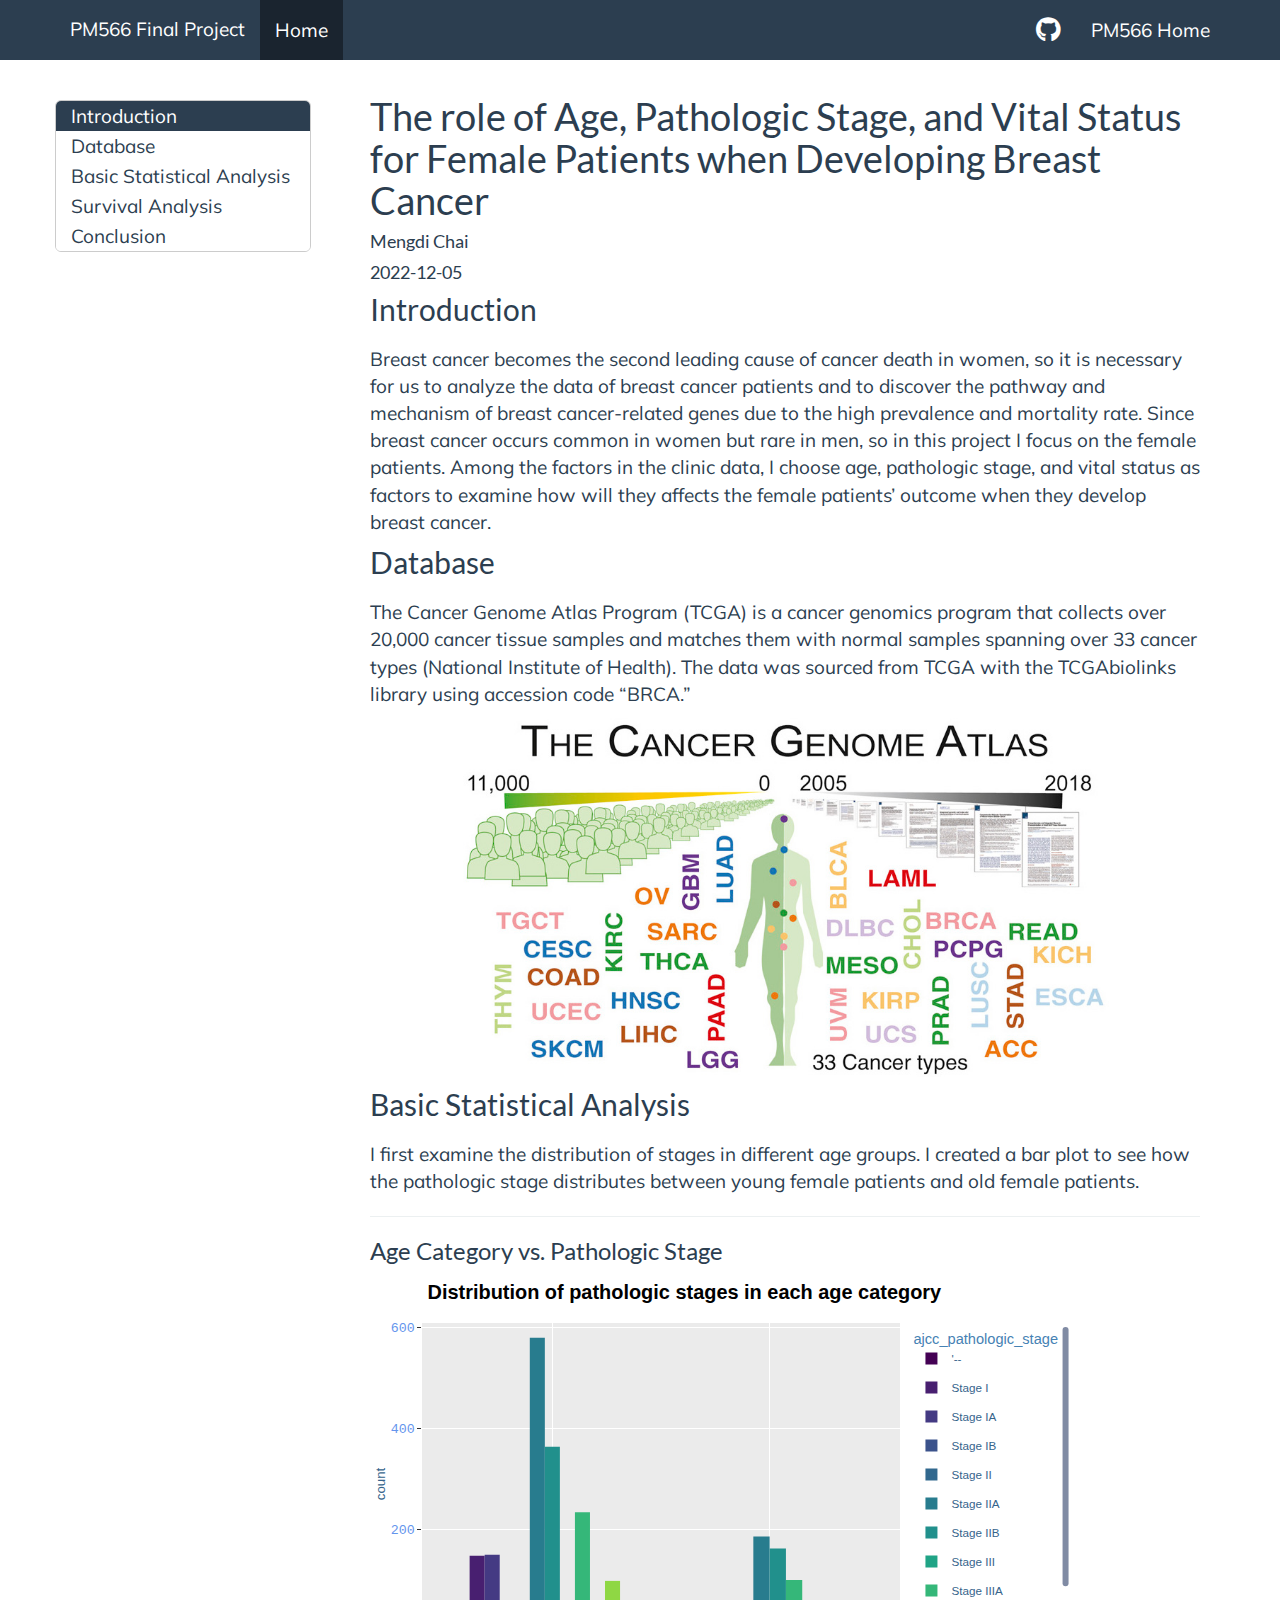
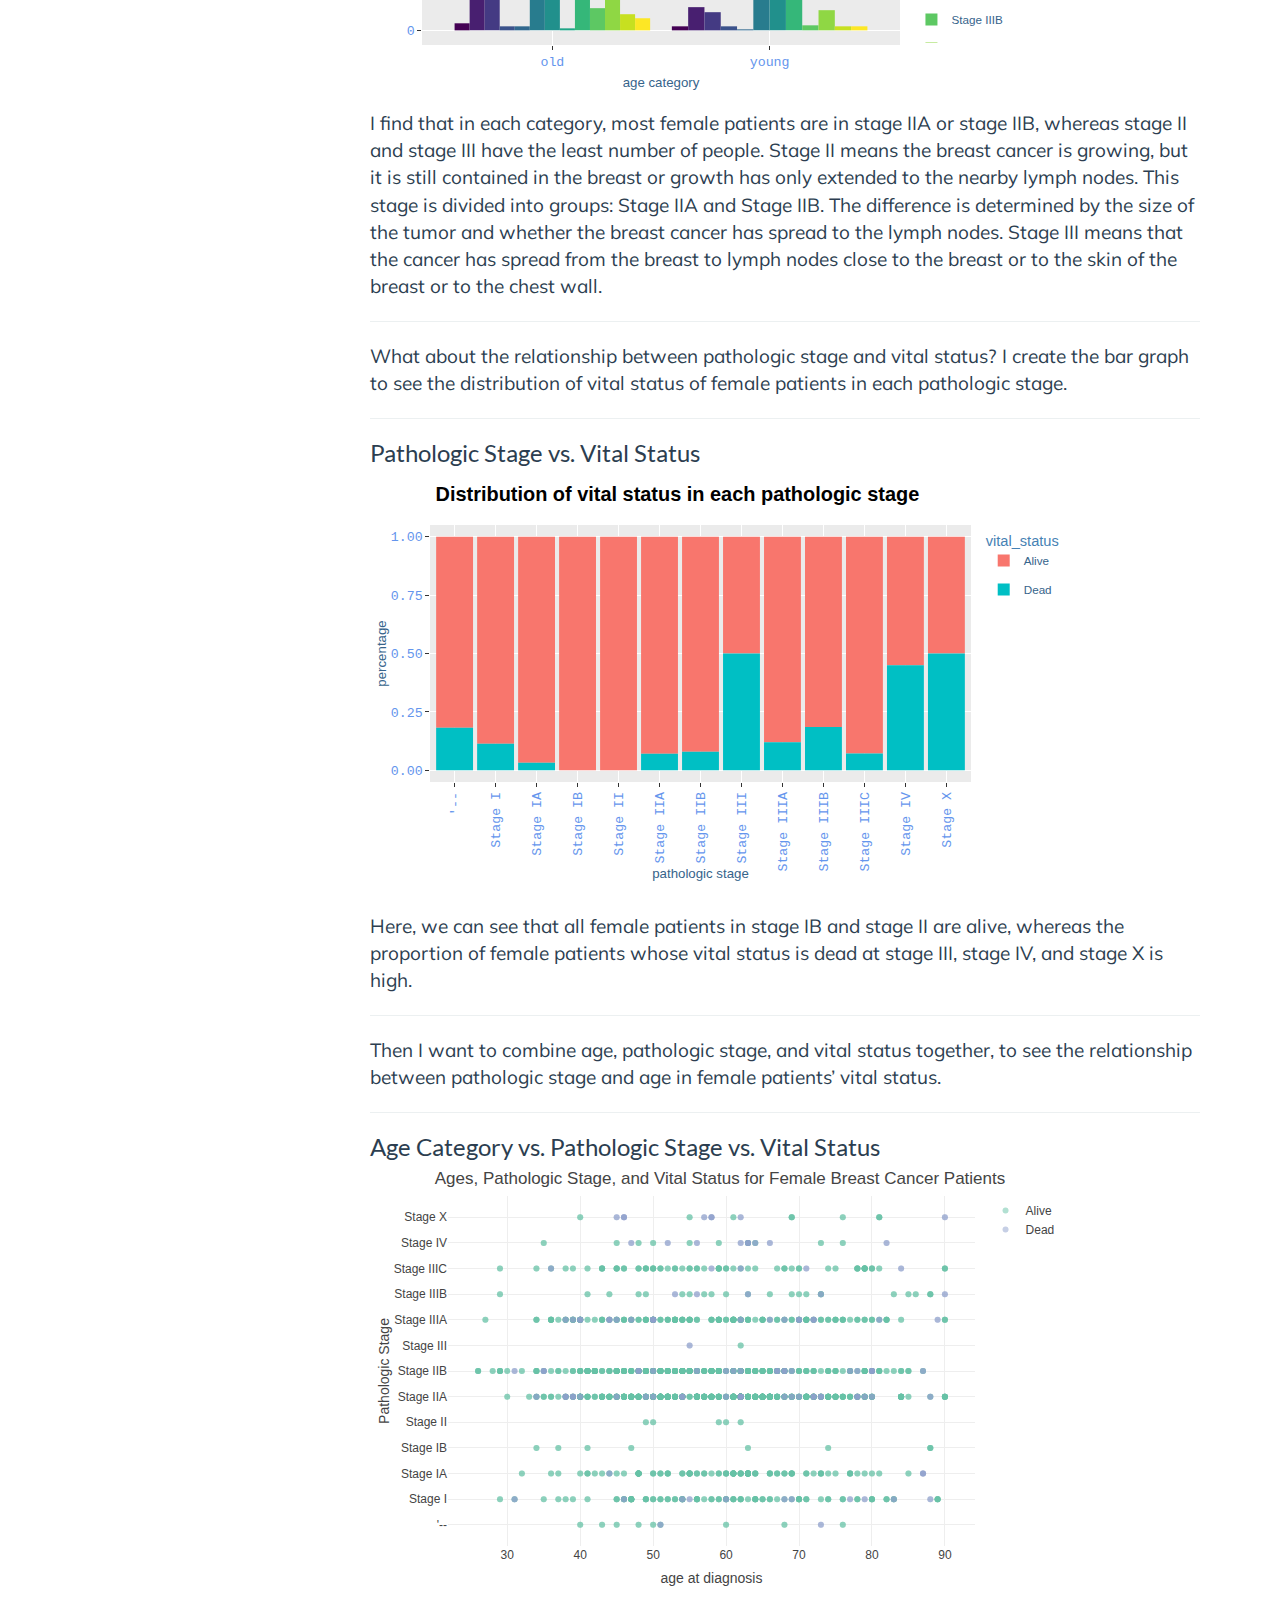
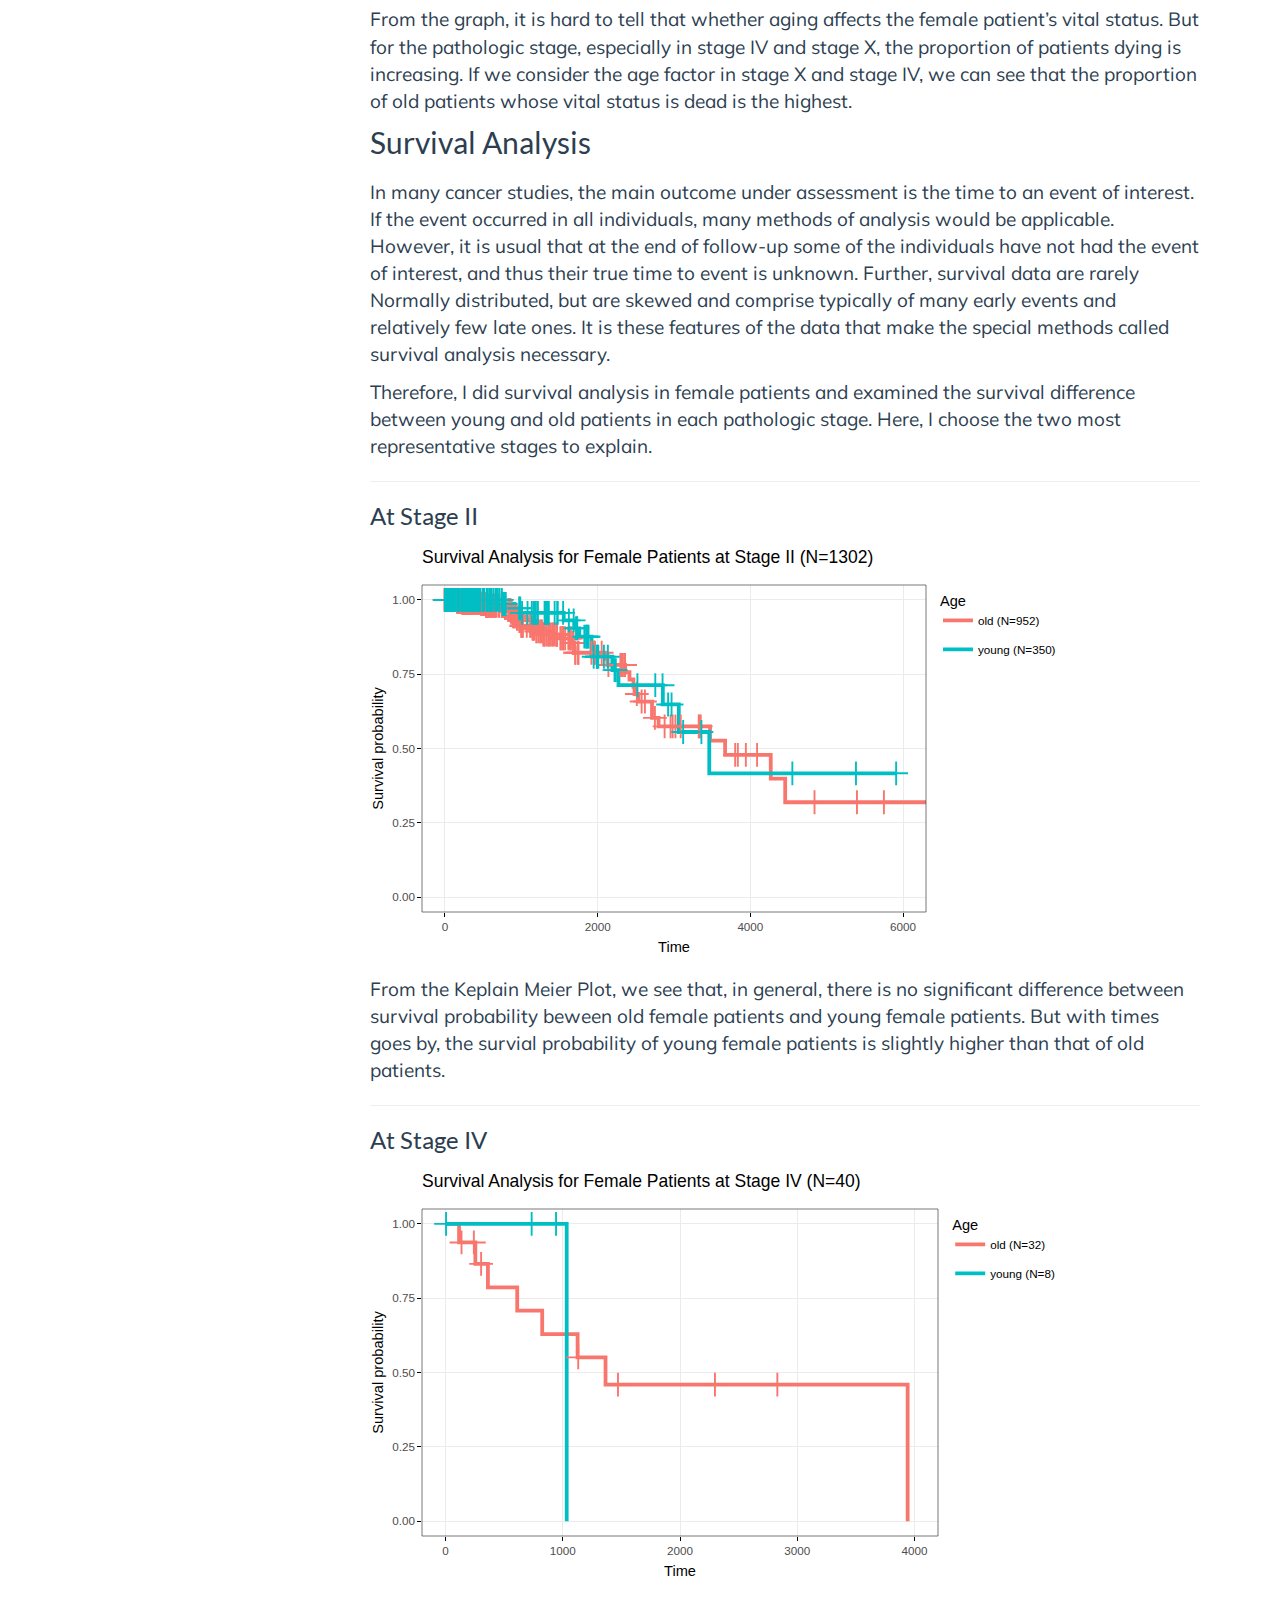
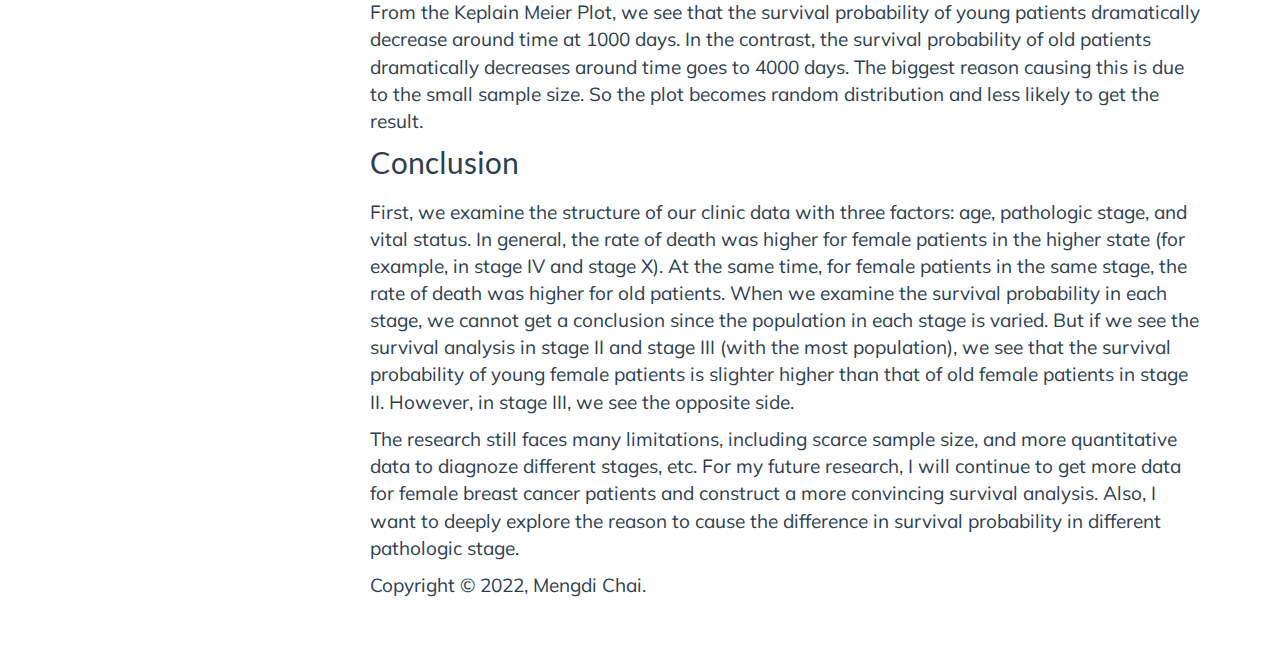
==== commit ed8dbc47: "update website" ====
--- a/index.html
+++ b/index.html
@@ -11,9 +11,9 @@
 
 <meta name="author" content="Mengdi Chai" />
 
-<meta name="date" content="2022-12-03" />
-
-<title>PM566 Final Project</title>
+<meta name="date" content="2022-12-05" />
+
+<title>The role of Age, Pathologic Stage, and Vital Status for Female Patients when Developing Breast Cancer</title>
 
 <script src="site_libs/header-attrs-2.18/header-attrs.js"></script>
 <script src="site_libs/jquery-3.6.0/jquery-3.6.0.min.js"></script>
@@ -330,7 +330,7 @@
   </a>
 </li>
 <li>
-  <a href="https://github.com/KimmDD/PM566-final-project">PM566 Home</a>
+  <a href="https://github.com/KimmDD/PM566-Final_Project">PM566 Home</a>
 </li>
       </ul>
     </div><!--/.nav-collapse -->
@@ -341,9 +341,9 @@
 
 
 
-<h1 class="title toc-ignore">PM566 Final Project</h1>
+<h1 class="title toc-ignore">The role of Age, Pathologic Stage, and Vital Status for Female Patients when Developing Breast Cancer</h1>
 <h4 class="author">Mengdi Chai</h4>
-<h4 class="date">2022-12-03</h4>
+<h4 class="date">2022-12-05</h4>
 
 </div>
 
@@ -357,64 +357,102 @@
   font-size: 10px;
 }
 </style>
-<h2>
-<strong> Introduction </strong>
-</h2>
-<p>
-Breast cancer becomes the second leading cause of cancer death in women, so it is necessary for us to analyze the data of breast cancer patients and to discover the pathway and mechanism of breast cancer-related genes due to the high prevalence and mortality rate. In this project, I want to examine how the age influences the female patients outcome when developing breast cancer by looking at several factors.
-</p>
-<h2>
-<strong> Database </strong>
-</h2>
-<p>
-The Cancer Genome Atlas Program (TCGA) is a cancer genomics program that collects over 20,000 cancer tissue samples and matches them with normal samples spanning over 33 cancer types (National Institute of Health). The data was sourced from TCGA with the TCGAbiolinks library using accession code “BRCA”
+<p>
+</p>
+<p>
+</p>
+<div id="introduction" class="section level2">
+<h2>Introduction</h2>
+<p>
+Breast cancer becomes the second leading cause of cancer death in women, so it is necessary for us to analyze the data of breast cancer patients and to discover the pathway and mechanism of breast cancer-related genes due to the high prevalence and mortality rate. Since breast cancer occurs common in women but rare in men, so in this project I focus on the female patients. Among the factors in the clinic data, I choose age, pathologic stage, and vital status as factors to examine how will they affects the female patients’ outcome when they develop breast cancer.
+</p>
+</div>
+<div id="database" class="section level2">
+<h2>Database</h2>
+<p>
+The Cancer Genome Atlas Program (TCGA) is a cancer genomics program that collects over 20,000 cancer tissue samples and matches them with normal samples spanning over 33 cancer types (National Institute of Health). The data was sourced from TCGA with the TCGAbiolinks library using accession code “BRCA.”
 </p>
 <p><img src="tcga.jpeg" width="700px" style="display: block; margin: auto;" /></p>
-<h2>
-<strong> Distribution Analysis </strong>
-</h2>
-<p>
-The first factor I looked at is pathologic stage, and I examine the distribution of each pathologic stage in each different age category.The pathologic stage is very important since it helps us define the condition of cancer in patients’ body
-</p>
-<hr>
-<div id="htmlwidget-bc59237014b2d933ec7f" style="width:700px;height:415.296px;" class="plotly html-widget"></div>
-<script type="application/json" data-for="htmlwidget-bc59237014b2d933ec7f">{"x":{"data":[{"orientation":"v","width":[0.0692307692307692,0.0750000000000002],"base":[0,0],"x":[0.584615384615385,1.5875],"y":[14,8],"text":["age_category: old<br />count:  14<br />ajcc_pathologic_stage: '--","age_category: young<br />count:   8<br />ajcc_pathologic_stage: '--"],"type":"bar","textposition":"none","marker":{"autocolorscale":false,"color":"rgba(68,1,84,1)","line":{"width":1.88976377952756,"color":"transparent"}},"name":"'--","legendgroup":"'--","showlegend":true,"xaxis":"x","yaxis":"y","hoverinfo":"text","frame":null},{"orientation":"v","width":[0.0692307692307692,0.0750000000000002],"base":[0,0],"x":[0.653846153846154,1.6625],"y":[148,46],"text":["age_category: old<br />count: 148<br />ajcc_pathologic_stage: Stage I","age_category: young<br />count:  46<br />ajcc_pathologic_stage: Stage I"],"type":"bar","textposition":"none","marker":{"autocolorscale":false,"color":"rgba(72,31,112,1)","line":{"width":1.88976377952756,"color":"transparent"}},"name":"Stage I","legendgroup":"Stage I","showlegend":true,"xaxis":"x","yaxis":"y","hoverinfo":"text","frame":null},{"orientation":"v","width":[0.0692307692307692,0.0750000000000002],"base":[0,0],"x":[0.723076923076923,1.7375],"y":[150,36],"text":["age_category: old<br />count: 150<br />ajcc_pathologic_stage: Stage IA","age_category: young<br />count:  36<br />ajcc_pathologic_stage: Stage IA"],"type":"bar","textposition":"none","marker":{"autocolorscale":false,"color":"rgba(68,58,131,1)","line":{"width":1.88976377952756,"color":"transparent"}},"name":"Stage IA","legendgroup":"Stage IA","showlegend":true,"xaxis":"x","yaxis":"y","hoverinfo":"text","frame":null},{"orientation":"v","width":[0.0692307692307692,0.0750000000000002],"base":[0,0],"x":[0.792307692307692,1.8125],"y":[8,8],"text":["age_category: old<br />count:   8<br />ajcc_pathologic_stage: Stage IB","age_category: young<br />count:   8<br />ajcc_pathologic_stage: Stage IB"],"type":"bar","textposition":"none","marker":{"autocolorscale":false,"color":"rgba(59,82,139,1)","line":{"width":1.88976377952756,"color":"transparent"}},"name":"Stage IB","legendgroup":"Stage IB","showlegend":true,"xaxis":"x","yaxis":"y","hoverinfo":"text","frame":null},{"orientation":"v","width":[0.0692307692307692,0.0750000000000002],"base":[0,0],"x":[0.861538461538462,1.8875],"y":[8,2],"text":["age_category: old<br />count:   8<br />ajcc_pathologic_stage: Stage II","age_category: young<br />count:   2<br />ajcc_pathologic_stage: Stage II"],"type":"bar","textposition":"none","marker":{"autocolorscale":false,"color":"rgba(49,104,142,1)","line":{"width":1.88976377952756,"color":"transparent"}},"name":"Stage II","legendgroup":"Stage II","showlegend":true,"xaxis":"x","yaxis":"y","hoverinfo":"text","frame":null},{"orientation":"v","width":[0.0692307692307692,0.0750000000000002],"base":[0,0],"x":[0.930769230769231,1.9625],"y":[580,186],"text":["age_category: old<br />count: 580<br />ajcc_pathologic_stage: Stage IIA","age_category: young<br />count: 186<br />ajcc_pathologic_stage: Stage IIA"],"type":"bar","textposition":"none","marker":{"autocolorscale":false,"color":"rgba(40,124,142,1)","line":{"width":1.88976377952756,"color":"transparent"}},"name":"Stage IIA","legendgroup":"Stage IIA","showlegend":true,"xaxis":"x","yaxis":"y","hoverinfo":"text","frame":null},{"orientation":"v","width":[0.0692307692307693,0.0750000000000002],"base":[0,0],"x":[1,2.0375],"y":[364,162],"text":["age_category: old<br />count: 364<br />ajcc_pathologic_stage: Stage IIB","age_category: young<br />count: 162<br />ajcc_pathologic_stage: Stage IIB"],"type":"bar","textposition":"none","marker":{"autocolorscale":false,"color":"rgba(33,144,140,1)","line":{"width":1.88976377952756,"color":"transparent"}},"name":"Stage IIB","legendgroup":"Stage IIB","showlegend":true,"xaxis":"x","yaxis":"y","hoverinfo":"text","frame":null},{"orientation":"v","width":0.0692307692307694,"base":0,"x":[1.06923076923077],"y":[4],"text":"age_category: old<br />count:   4<br />ajcc_pathologic_stage: Stage III","type":"bar","textposition":"none","marker":{"autocolorscale":false,"color":"rgba(32,164,134,1)","line":{"width":1.88976377952756,"color":"transparent"}},"name":"Stage III","legendgroup":"Stage III","showlegend":true,"xaxis":"x","yaxis":"y","hoverinfo":"text","frame":null},{"orientation":"v","width":[0.0692307692307694,0.0750000000000002],"base":[0,0],"x":[1.13846153846154,2.1125],"y":[234,100],"text":["age_category: old<br />count: 234<br />ajcc_pathologic_stage: Stage IIIA","age_category: young<br />count: 100<br />ajcc_pathologic_stage: Stage IIIA"],"type":"bar","textposition":"none","marker":{"autocolorscale":false,"color":"rgba(53,183,121,1)","line":{"width":1.88976377952756,"color":"transparent"}},"name":"Stage IIIA","legendgroup":"Stage IIIA","showlegend":true,"xaxis":"x","yaxis":"y","hoverinfo":"text","frame":null},{"orientation":"v","width":[0.0692307692307694,0.0750000000000002],"base":[0,0],"x":[1.20769230769231,2.1875],"y":[44,10],"text":["age_category: old<br />count:  44<br />ajcc_pathologic_stage: Stage IIIB","age_category: young<br />count:  10<br />ajcc_pathologic_stage: Stage IIIB"],"type":"bar","textposition":"none","marker":{"autocolorscale":false,"color":"rgba(93,200,99,1)","line":{"width":1.88976377952756,"color":"transparent"}},"name":"Stage IIIB","legendgroup":"Stage IIIB","showlegend":true,"xaxis":"x","yaxis":"y","hoverinfo":"text","frame":null},{"orientation":"v","width":[0.0692307692307694,0.0750000000000002],"base":[0,0],"x":[1.27692307692308,2.2625],"y":[98,40],"text":["age_category: old<br />count:  98<br />ajcc_pathologic_stage: Stage IIIC","age_category: young<br />count:  40<br />ajcc_pathologic_stage: Stage IIIC"],"type":"bar","textposition":"none","marker":{"autocolorscale":false,"color":"rgba(143,215,68,1)","line":{"width":1.88976377952756,"color":"transparent"}},"name":"Stage IIIC","legendgroup":"Stage IIIC","showlegend":true,"xaxis":"x","yaxis":"y","hoverinfo":"text","frame":null},{"orientation":"v","width":[0.0692307692307694,0.0750000000000002],"base":[0,0],"x":[1.34615384615385,2.3375],"y":[32,8],"text":["age_category: old<br />count:  32<br />ajcc_pathologic_stage: Stage IV","age_category: young<br />count:   8<br />ajcc_pathologic_stage: Stage IV"],"type":"bar","textposition":"none","marker":{"autocolorscale":false,"color":"rgba(199,224,32,1)","line":{"width":1.88976377952756,"color":"transparent"}},"name":"Stage IV","legendgroup":"Stage IV","showlegend":true,"xaxis":"x","yaxis":"y","hoverinfo":"text","frame":null},{"orientation":"v","width":[0.0692307692307694,0.0750000000000002],"base":[0,0],"x":[1.41538461538462,2.4125],"y":[24,8],"text":["age_category: old<br />count:  24<br />ajcc_pathologic_stage: Stage X","age_category: young<br />count:   8<br />ajcc_pathologic_stage: Stage X"],"type":"bar","textposition":"none","marker":{"autocolorscale":false,"color":"rgba(253,231,37,1)","line":{"width":1.88976377952756,"color":"transparent"}},"name":"Stage X","legendgroup":"Stage X","showlegend":true,"xaxis":"x","yaxis":"y","hoverinfo":"text","frame":null}],"layout":{"margin":{"t":47.7471832300932,"r":7.30593607305936,"b":42.0419113330405,"l":44.1677044416771},"plot_bgcolor":"rgba(235,235,235,1)","paper_bgcolor":"rgba(255,255,255,1)","font":{"color":"rgba(0,0,0,1)","family":"","size":14.6118721461187},"title":{"text":"<b> Distribution of pathologic stages in each age category <\/b>","font":{"color":"rgba(0,0,0,1)","family":"Helvetica","size":19.9252801992528},"x":0,"xref":"paper"},"xaxis":{"domain":[0,1],"automargin":true,"type":"linear","autorange":false,"range":[0.4,2.6],"tickmode":"array","ticktext":["old","young"],"tickvals":[1,2],"categoryorder":"array","categoryarray":["old","young"],"nticks":null,"ticks":"outside","tickcolor":"rgba(51,51,51,1)","ticklen":3.65296803652968,"tickwidth":0.66417600664176,"showticklabels":true,"tickfont":{"color":"rgba(100,149,237,1)","family":"Courier","size":13.2835201328352},"tickangle":-0,"showline":false,"linecolor":null,"linewidth":0,"showgrid":true,"gridcolor":"rgba(255,255,255,1)","gridwidth":0.66417600664176,"zeroline":false,"anchor":"y","title":{"text":"age category","font":{"color":"rgba(54,100,139,1)","family":"Helvetica","size":13.2835201328352}},"hoverformat":".2f"},"yaxis":{"domain":[0,1],"automargin":true,"type":"linear","autorange":false,"range":[-29,609],"tickmode":"array","ticktext":["0","200","400","600"],"tickvals":[0,200,400,600],"categoryorder":"array","categoryarray":["0","200","400","600"],"nticks":null,"ticks":"outside","tickcolor":"rgba(51,51,51,1)","ticklen":3.65296803652968,"tickwidth":0.66417600664176,"showticklabels":true,"tickfont":{"color":"rgba(100,149,237,1)","family":"Courier","size":13.2835201328352},"tickangle":-0,"showline":false,"linecolor":null,"linewidth":0,"showgrid":true,"gridcolor":"rgba(255,255,255,1)","gridwidth":0.66417600664176,"zeroline":false,"anchor":"x","title":{"text":"count","font":{"color":"rgba(54,100,139,1)","family":"Helvetica","size":13.2835201328352}},"hoverformat":".2f"},"shapes":[{"type":"rect","fillcolor":null,"line":{"color":null,"width":0,"linetype":[]},"yref":"paper","xref":"paper","x0":0,"x1":1,"y0":0,"y1":1}],"showlegend":true,"legend":{"bgcolor":"rgba(255,255,255,1)","bordercolor":"transparent","borderwidth":1.88976377952756,"font":{"color":"rgba(54,100,139,1)","family":"Helvetica","size":11.689497716895},"title":{"text":"ajcc_pathologic_stage","font":{"color":"rgba(70,130,180,1)","family":"Helvetica","size":14.6118721461187}}},"hovermode":"closest","barmode":"relative"},"config":{"doubleClick":"reset","modeBarButtonsToAdd":["hoverclosest","hovercompare"],"showSendToCloud":false},"source":"A","attrs":{"6c0f3ffbf610":{"x":{},"y":{},"fill":{},"type":"bar"}},"cur_data":"6c0f3ffbf610","visdat":{"6c0f3ffbf610":["function (y) ","x"]},"highlight":{"on":"plotly_click","persistent":false,"dynamic":false,"selectize":false,"opacityDim":0.2,"selected":{"opacity":1},"debounce":0},"shinyEvents":["plotly_hover","plotly_click","plotly_selected","plotly_relayout","plotly_brushed","plotly_brushing","plotly_clickannotation","plotly_doubleclick","plotly_deselect","plotly_afterplot","plotly_sunburstclick"],"base_url":"https://plot.ly"},"evals":[],"jsHooks":[]}</script>
-<p>
-I find that in each category, most female patients are in stage IIA or stage IIB, whereas stage II and stage III have the least number of people. Stage 2 means the breast cancer is growing, but it is still contained in the breast or growth has only extended to the nearby lymph nodes. This stage is divided into groups: Stage 2A and Stage 2B. The difference is determined by the size of the tumor and whether the breast cancer has spread to the lymph nodes. Stage 3 means that the cancer has spread from the breast to lymph nodes close to the breast or to the skin of the breast or to the chest wall
-</p>
-<p>
-Then I want to examine the relationship between count of lymph node and age in female patients’ vital status. Lymph node is another important markers to examine the breast cancer. If breast cancer spreads, it typically goes first to nearby lymph nodes under the arm. Therefore, we want to see how the count of lymph node affects female patients’ vital status in different ages
-</p>
-<hr>
-<div id="htmlwidget-234d2acd441bf9f511b6" style="width:700px;height:415.296px;" class="plotly html-widget"></div>
-<script type="application/json" data-for="htmlwidget-234d2acd441bf9f511b6">{"x":{"visdat":{"6c0fbbcda88":["function () ","plotlyVisDat"]},"cur_data":"6c0fbbcda88","attrs":{"6c0fbbcda88":{"x":{},"y":{},"mode":"markers","marker":{"sizemode":"diameter","opacity":0.5},"hoverinfo":"text","text":{},"color":{},"alpha_stroke":1,"sizes":[5,70],"spans":[1,20],"type":"scatter"}},"layout":{"margin":{"b":40,"l":60,"t":25,"r":10},"title":"Ages, Lymph Node Count for Female Breast Cancer Patients","xaxis":{"domain":[0,1],"automargin":true,"title":"age at diagnosis"},"yaxis":{"domain":[0,1],"automargin":true,"title":"lymph node count"},"hovermode":"compare","showlegend":true},"source":"A","config":{"modeBarButtonsToAdd":["hoverclosest","hovercompare"],"showSendToCloud":false},"data":[{"x":[55,55,50,50,62,62,52,52,50,50,42,42,42,42,63,63,63,63,70,70,59,59,56,56,54,54,61,61,39,39,52,52,39,39,50,50,67,67,40,40,40,40,45,45,66,66,48,48,36,36,62,62,47,47,50,50,34,34,53,53,53,53,60,60,37,37,85,85,60,60,62,62,62,62,54,54,73,73,71,71,41,41,67,67,52,52,63,63,46,46,60,60,76,76,45,45,42,42,37,37,73,73,70,70,54,54,56,56,64,64,63,63,52,52,58,58,79,79,80,80,46,46,62,62,62,62,66,66,48,48,62,62,59,59,55,55,37,37,62,62,39,39,50,50,51,51,59,59,63,63,48,48,67,67,63,63,53,53,62,62,39,39,61,61,48,48,67,67,74,74,62,62,61,61,63,63,49,49,85,85,71,71,71,71,50,50,70,70,44,44,44,44,39,39,50,50,90,90,34,34,66,66,55,55,47,47,45,45,46,46,42,42,49,49,49,49,46,46,57,57,49,49,67,67,46,46,77,77,66,66,62,62,59,59,66,66,66,66,57,57,78,78,79,79,57,57,37,37,62,62,56,56,63,63,46,46,62,62,44,44,79,79,79,79,61,61,71,71,71,71,55,55,55,55,50,50,72,72,72,72,65,65,65,65,49,49,53,53,53,53,71,71,62,62,62,62,63,63,63,63,79,79,70,70,50,50,50,50,40,40,56,56,62,62,52,52,54,54,54,54,84,84,62,62,47,47,48,48,48,48,51,51,48,48,68,68,48,48,62,62,50,50,76,76,84,84,78,78,41,41,65,65,62,62,40,40,79,79,45,45,65,65,58,58,76,76,48,48,46,46,79,79,87,87,68,68,79,79,54,54,50,50,75,75,65,65,65,65,90,90,90,90,66,66,74,74,66,66,63,63,76,76,88,88,88,88,74,74,74,74,74,74,72,72,72,72,79,79,47,47,73,73,49,49,43,43,51,51,56,56,72,72,72,72,75,75,71,71,74,74,66,66,29,29,68,68,62,62,36,36,51,51,58,58,79,79,76,76,41,41,56,56,55,55,70,70,62,62,71,71,32,32,59,59,88,88,62,62,61,61,55,55,63,63,58,58,67,67,52,52,55,55,45,45,56,56,61,61,68,68,59,59,69,69,55,55,63,63,54,54,54,54,67,67,36,36,34,34,29,29,59,59,54,54,57,57,42,42,41,41,41,41,67,67,41,41,48,48,61,61,71,71,61,61,61,61,36,36,50,50,64,64,59,59,53,53,68,68,49,49,56,56,56,56,54,54,59,59,40,40,38,38,72,72,39,39,61,61,29,29,47,47,63,63,42,42,43,43,51,51,36,36,75,75,69,69,46,46,77,77,51,51,69,69,78,78,78,78,61,61,45,45,48,48,84,84,49,49,51,51,51,51,55,55,55,55,43,43,27,27,46,46,53,53,35,35,66,66,50,50,64,64,43,43,73,73,36,36,59,59,54,54,51,51,47,47,83,83,70,70,60,60,52,52,52,52,46,46,47,47,80,80,49,49,54,54,39,39,65,65,64,64,65,65,65,65,46,46,26,26,38,38,54,54,43,43,47,47,49,49,45,45,61,61,46,46,47,47,52,52,55,55,52,52,57,57,58,58,51,51,50,50,50,50,62,62,69,69,40,40,62,62,70,70,70,70,49,49,65,65,46,46,59,59,49,49,49,49,62,62,62,62,68,68,54,54,45,45,49,49,51,51,42,42,75,75,66,66,74,74,40,40,61,61,26,26,51,51,44,44,60,60,71,71,39,39,40,40,42,42,61,61,50,50,48,48,67,67,68,68,63,63,57,57,62,62,50,50,43,43,47,47,47,47,55,55,76,76,51,51,45,45,52,52,56,56,62,62,47,47,56,56,66,66,53,53,40,40,47,47,47,47,42,42,64,64,44,44,51,51,60,60,47,47,56,56,73,73,41,41,35,35,54,54,54,54,76,76,39,39,59,59,55,55,78,78,71,71,59,59,62,62,61,61,47,47,48,48,62,62,30,30,63,63,63,63,49,49,64,64,78,78,78,78,60,60,42,42,71,71,41,41,54,54,62,62,43,43,38,38,52,52,49,49,69,69,79,79,53,53,69,69,68,68,51,51,67,67,62,62,69,69,46,46,45,45,82,82,65,65,69,69,31,31,55,55,77,77,78,78,81,81,56,56,67,67,48,48,65,65,56,56,52,52,62,62,54,54,60,60,59,59,58,58,46,46,77,77,49,49,82,82,50,50,81,81,63,63,63,63,53,53,64,64,60,60,50,50,46,46,45,45,75,75,80,80,41,41,51,51,63,63,46,46,58,58,54,54,53,53,80,80,67,67,70,70,58,58,50,50,55,55,78,78,43,43,46,46,55,55,49,49,62,62,44,44,45,45,52,52,82,82,56,56,65,65,52,52,64,64,34,34,54,54,59,59,48,48,40,40,53,53,53,53,38,38,38,38,29,29,60,60,59,59,53,53,49,49,49,49,52,52,51,51,62,62,40,40,74,74,51,51,80,80,57,57,57,57,45,45,77,77,48,48,54,54,59,59,41,41,62,62,79,79,62,62,56,56,54,54,54,54,90,90,72,72,59,59,80,80,73,73,77,77,70,70,51,51,81,81,80,80,40,40,62,62,66,66,64,64,62,62,85,85,36,36,45,45,86,86,76,76,55,55,34,34,57,57,56,56,69,69,56,56,61,61,56,56,84,84,53,53,74,74,81,81,65,65,80,80,71,71,61,61,66,66,40,40,75,75,72,72,58,58,47,47,49,49,59,59,36,36,64,64,41,41,53,53,62,62,55,55,54,54,56,56,68,68,79,79,79,79,34,34,54,54,64,64,64,64,41,41,67,67,54,54,64,64,47,47,37,37,76,76,79,79,50,50,62,62,65,65,52,52,74,74,53,53,55,55,35,35,64,64,48,48,56,56,51,51,68,68,58,58,61,61,43,43,43,43,50,50,45,45,61,61,47,47,40,40,64,64,76,76,38,38,44,44,51,51,58,58,65,65,66,66,61,61,64,64,34,34,65,65,63,63,50,50,45,45,74,74,46,46,44,44,63,63,63,63,53,53,61,61,74,74,45,45,80,80,51,51,57,57,71,71,78,78,60,60,37,37,60,60,44,44,40,40,52,52,52,52,40,40,59,59,41,41,50,50,50,50,59,59,57,57,73,73,46,46,78,78,78,78,77,77,43,43,69,69,47,47,72,72,72,72,48,48,44,44,69,69,90,90,70,70,41,41,45,45,52,52,48,48,58,58,58,58,61,61,75,75,28,28,60,60,62,62,71,71,51,51,61,61,58,58,51,51,70,70,66,66,63,63,63,63,64,64,48,48,40,40,56,56,67,67,74,74,68,68,62,62,63,63,43,43,45,45,42,42,58,58,37,37,74,74,71,71,38,38,56,56,47,47,42,42,52,52,54,54,47,47,59,59,51,51,45,45,69,69,71,71,72,72,63,63,49,49,78,78,33,33,48,48,85,85,63,63,60,60,65,65,41,41,63,63,45,45,80,80,48,48,38,38,53,53,38,38,50,50,61,61,59,59,59,59,70,70,56,56,58,58,43,43,63,63,56,56,55,55,68,68,48,48,48,48,43,43,77,77,64,64,59,59,59,59,70,70,66,66,56,56,50,50,53,53,52,52,59,59,41,41,39,39,52,52,60,60,61,61,75,75,51,51,34,34,62,62,60,60,32,32,63,63,58,58,46,46,62,62,57,57,53,53,53,53,53,53,58,58,52,52,58,58,50,50,57,57,58,58,54,54,54,54,63,63,72,72,46,46,49,49,44,44,67,67,63,63,65,65,56,56,45,45,49,49,46,46,44,44,79,79,79,79,52,52,54,54,73,73,61,61,61,61,62,62,56,56,56,56,84,84,84,84,64,64,46,46,50,50,49,49,49,49,77,77,50,50,67,67,61,61,49,49,70,70,61,61,69,69,73,73,44,44,59,59,71,71,70,70,40,40,61,61,63,63,63,63,43,43,40,40,51,51,52,52,57,57,66,66,74,74,36,36,80,80,72,72,71,71,59,59,39,39,75,75,43,43,49,49,48,48,67,67,64,64,41,41,64,64,71,71,29,29,63,63,65,65,67,67,82,82,82,82,47,47,51,51,64,64,64,64,75,75,66,66,66,66,55,55,55,55,77,77,46,46,68,68,61,61,61,61,46,46],"y":[13,13,15,15,23,23,2,2,14,14,8,8,8,8,1,1,1,1,2,2,3,3,8,8,2,2,11,11,2,2,23,23,19,19,13,13,9,9,3,3,3,3,15,15,6,6,3,3,1,1,3,3,3,3,19,19,3,3,13,13,13,13,20,20,14,14,11,11,2,2,1,1,1,1,16,16,15,15,2,2,18,18,19,19,2,2,22,22,2,2,8,8,2,2,5,5,1,1,23,23,1,1,4,4,3,3,1,1,2,2,14,14,1,1,15,15,1,1,6,6,1,1,23,23,9,9,7,7,1,1,14,14,14,14,10,10,13,13,2,2,4,4,3,3,2,2,3,3,2,2,19,19,1,1,18,18,28,28,3,3,18,18,3,3,29,29,5,5,2,2,19,19,24,24,3,3,19,19,13,13,15,15,15,15,9,9,2,2,14,14,14,14,8,8,14,14,24,24,10,10,2,2,19,19,19,19,13,13,4,4,18,18,1,1,16,16,3,3,39,39,27,27,3,3,30,30,1,1,1,1,10,10,15,15,2,2,2,2,1,1,5,5,2,2,1,1,1,1,1,1,4,4,3,3,4,4,12,12,11,11,1,1,1,1,12,12,16,16,16,16,1,1,1,1,2,2,5,5,5,5,2,2,2,2,4,4,10,10,10,10,1,1,1,1,2,2,1,1,1,1,2,2,19,19,20,20,20,20,10,10,2,2,1,1,6,6,3,3,2,2,8,8,2,2,1,1,24,24,24,24,5,5,2,2,2,2,14,14,1,1,2,2,8,8,1,1,23,23,13,13,1,1,18,18,7,7,11,11,3,3,10,10,22,22,2,2,2,2,14,14,12,12,3,3,3,3,2,2,5,5,4,4,2,2,3,3,3,3,3,3,3,3,2,2,13,13,1,1,1,1,14,14,2,2,2,2,8,8,8,8,2,2,10,10,10,10,1,1,1,1,2,2,21,21,16,16,15,15,1,1,6,6,2,2,2,2,2,2,19,19,9,9,18,18,19,19,9,9,7,7,15,15,15,15,9,9,11,11,5,5,20,20,17,17,9,9,10,10,14,14,14,14,14,14,7,7,8,8,10,10,14,14,7,7,12,12,14,14,12,12,11,11,14,14,23,23,14,14,15,15,12,12,19,19,14,14,11,11,17,17,16,16,16,16,14,14,17,17,2,2,19,19,26,26,26,26,12,12,2,2,5,5,36,36,4,4,2,2,4,4,11,11,2,2,32,32,11,11,14,14,12,12,27,27,29,29,14,14,19,19,10,10,10,10,44,44,26,26,23,23,18,18,5,5,5,5,15,15,21,21,27,27,2,2,31,31,16,16,13,13,17,17,4,4,10,10,19,19,9,9,4,4,5,5,5,5,5,5,15,15,20,20,2,2,19,19,23,23,1,1,1,1,14,14,14,14,5,5,15,15,16,16,19,19,4,4,3,3,27,27,25,25,30,30,4,4,31,31,4,4,10,10,9,9,5,5,8,8,5,5,15,15,12,12,12,12,5,5,39,39,1,1,6,6,17,17,37,37,1,1,8,8,4,4,4,4,2,2,12,12,28,28,4,4,19,19,3,3,2,2,28,28,4,4,17,17,25,25,2,2,22,22,7,7,8,8,4,4,7,7,4,4,30,30,2,2,2,2,18,18,18,18,4,4,4,4,3,3,2,2,16,16,3,3,4,4,4,4,9,9,9,9,19,19,40,40,8,8,13,13,15,15,27,27,9,9,17,17,16,16,26,26,14,14,19,19,23,23,15,15,19,19,17,17,23,23,15,15,10,10,15,15,21,21,21,21,2,2,14,14,1,1,30,30,28,28,7,7,5,5,4,4,3,3,23,23,3,3,3,3,2,2,2,2,12,12,1,1,13,13,2,2,15,15,29,29,24,24,4,4,4,4,17,17,2,2,1,1,27,27,18,18,9,9,3,3,1,1,18,18,2,2,24,24,3,3,3,3,2,2,3,3,11,11,25,25,8,8,23,23,35,35,10,10,4,4,18,18,2,2,3,3,28,28,28,28,3,3,3,3,2,2,2,2,4,4,25,25,14,14,18,18,9,9,11,11,5,5,21,21,17,17,26,26,1,1,17,17,12,12,4,4,1,1,2,2,26,26,14,14,2,2,2,2,1,1,0,0,16,16,1,1,4,4,2,2,2,2,1,1,17,17,17,17,2,2,18,18,17,17,4,4,1,1,2,2,24,24,3,3,3,3,4,4,3,3,11,11,2,2,3,3,1,1,3,3,2,2,2,2,3,3,2,2,4,4,14,14,18,18,1,1,2,2,1,1,3,3,6,6,5,5,4,4,7,7,3,3,20,20,7,7,3,3,10,10,10,10,10,10,8,8,7,7,5,5,7,7,5,5,7,7,6,6,9,9,2,2,8,8,8,8,4,4,26,26,7,7,3,3,2,2,2,2,5,5,12,12,6,6,10,10,8,8,9,9,9,9,7,7,6,6,9,9,7,7,8,8,10,10,6,6,11,11,15,15,15,15,14,14,11,11,7,7,11,11,11,11,1,1,16,16,6,6,8,8,11,11,14,14,10,10,25,25,1,1,9,9,22,22,1,1,13,13,11,11,11,11,13,13,1,1,13,13,15,15,1,1,16,16,7,7,3,3,11,11,23,23,1,1,10,10,20,20,18,18,8,8,2,2,43,43,18,18,13,13,1,1,10,10,7,7,7,7,10,10,1,1,1,1,1,1,3,3,14,14,15,15,22,22,7,7,8,8,1,1,11,11,31,31,1,1,10,10,17,17,16,16,1,1,19,19,1,1,11,11,12,12,2,2,12,12,21,21,22,22,1,1,13,13,1,1,16,16,27,27,27,27,6,6,3,3,28,28,13,13,21,21,2,2,38,38,18,18,24,24,7,7,8,8,2,2,7,7,8,8,24,24,21,21,5,5,1,1,2,2,3,3,15,15,2,2,15,15,3,3,2,2,2,2,4,4,19,19,4,4,4,4,9,9,3,3,1,1,4,4,4,4,12,12,17,17,3,3,5,5,2,2,4,4,17,17,2,2,3,3,28,28,6,6,4,4,5,5,5,5,4,4,4,4,1,1,3,3,4,4,3,3,2,2,5,5,3,3,6,6,4,4,2,2,1,1,11,11,6,6,20,20,13,13,13,13,2,2,35,35,25,25,19,19,19,19,2,2,2,2,44,44,5,5,25,25,25,25,5,5,36,36,16,16,7,7,13,13,13,13,4,4,4,4,5,5,22,22,7,7,7,7,11,11,10,10,8,8,8,8,11,11,9,9,11,11,2,2,9,9,5,5,5,5,4,4,19,19,12,12,19,19,10,10,10,10,10,10,10,10,10,10,10,10,10,10,10,10,10,10,10,10,10,10,10,10,10,10,10,10,10,10,17,17,12,12,14,14,2,2,4,4,10,10,10,10,6,6,8,8,10,10,10,10,10,10,10,10,10,10,10,10,10,10,7,7,10,10,10,10,10,10,22,22,14,14,8,8,2,2,10,10,10,10,10,10,10,10,10,10,12,12,10,10,27,27,6,6,14,14,17,17,21,21,3,3,1,1,1,1,3,3,6,6,3,3,4,4,1,1,4,4,21,21,32,32,4,4,4,4,3,3,40,40,25,25,2,2,13,13,8,8,2,2,23,23,11,11,25,25,10,10,21,21,8,8,32,32,6,6,2,2,25,25,2,2,1,1,3,3,8,8,2,2,31,31,10,10,4,4,13,13,3,3,21,21,2,2,2,2,32,32,2,2,9,9,1,1,2,2,2,2,9,9,3,3,3,3,4,4,13,13,26,26,4,4,34,34,22,22,24,24,13,13,3,3,10,10,16,16,16,16,15,15,12,12,12,12,23,23,18,18,14,14,4,4,4,4,4,4,4,4,4,4,8,8,8,8,23,23,5,5,1,1,12,12,12,12,18,18,1,1,1,1,1,1,11,11,4,4,3,3,28,28,26,26,18,18,13,13,2,2,1,1,2,2,1,1,15,15,15,15,29,29,4,4,4,4,25,25,3,3,12,12,1,1,13,13,4,4,2,2,2,2,15,15,17,17,2,2,7,7,1,1,2,2,6,6,2,2,1,1,1,1,3,3,21,21,12,12,4,4,1,1,16,16,16,16,4,4,13,13,2,2,2,2,18,18,1,1,1,1,2,2,2,2,4,4,22,22,11,11,5,5,5,5,2,2],"mode":"markers","marker":{"color":"rgba(102,194,165,1)","sizemode":"diameter","opacity":0.5,"line":{"color":"rgba(102,194,165,1)"}},"hoverinfo":["text","text","text","text","text","text","text","text","text","text","text","text","text","text","text","text","text","text","text","text","text","text","text","text","text","text","text","text","text","text","text","text","text","text","text","text","text","text","text","text","text","text","text","text","text","text","text","text","text","text","text","text","text","text","text","text","text","text","text","text","text","text","text","text","text","text","text","text","text","text","text","text","text","text","text","text","text","text","text","text","text","text","text","text","text","text","text","text","text","text","text","text","text","text","text","text","text","text","text","text","text","text","text","text","text","text","text","text","text","text","text","text","text","text","text","text","text","text","text","text","text","text","text","text","text","text","text","text","text","text","text","text","text","text","text","text","text","text","text","text","text","text","text","text","text","text","text","text","text","text","text","text","text","text","text","text","text","text","text","text","text","text","text","text","text","text","text","text","text","text","text","text","text","text","text","text","text","text","text","text","text","text","text","text","text","text","text","text","text","text","text","text","text","text","text","text","text","text","text","text","text","text","text","text","text","text","text","text","text","text","text","text","text","text","text","text","text","text","text","text","text","text","text","text","text","text","text","text","text","text","text","text","text","text","text","text","text","text","text","text","text","text","text","text","text","text","text","text","text","text","text","text","text","text","text","text","text","text","text","text","text","text","text","text","text","text","text","text","text","text","text","text","text","text","text","text","text","text","text","text","text","text","text","text","text","text","text","text","text","text","text","text","text","text","text","text","text","text","text","text","text","text","text","text","text","text","text","text","text","text","text","text","text","text","text","text","text","text","text","text","text","text","text","text","text","text","text","text","text","text","text","text","text","text","text","text","text","text","text","text","text","text","text","text","text","text","text","text","text","text","text","text","text","text","text","text","text","text","text","text","text","text","text","text","text","text","text","text","text","text","text","text","text","text","text","text","text","text","text","text","text","text","text","text","text","text","text","text","text","text","text","text","text","text","text","text","text","text","text","text","text","text","text","text","text","text","text","text","text","text","text","text","text","text","text","text","text","text","text","text","text","text","text","text","text","text","text","text","text","text","text","text","text","text","text","text","text","text","text","text","text","text","text","text","text","text","text","text","text","text","text","text","text","text","text","text","text","text","text","text","text","text","text","text","text","text","text","text","text","text","text","text","text","text","text","text","text","text","text","text","text","text","text","text","text","text","text","text","text","text","text","text","text","text","text","text","text","text","text","text","text","text","text","text","text","text","text","text","text","text","text","text","text","text","text","text","text","text","text","text","text","text","text","text","text","text","text","text","text","text","text","text","text","text","text","text","text","text","text","text","text","text","text","text","text","text","text","text","text","text","text","text","text","text","text","text","text","text","text","text","text","text","text","text","text","text","text","text","text","text","text","text","text","text","text","text","text","text","text","text","text","text","text","text","text","text","text","text","text","text","text","text","text","text","text","text","text","text","text","text","text","text","text","text","text","text","text","text","text","text","text","text","text","text","text","text","text","text","text","text","text","text","text","text","text","text","text","text","text","text","text","text","text","text","text","text","text","text","text","text","text","text","text","text","text","text","text","text","text","text","text","text","text","text","text","text","text","text","text","text","text","text","text","text","text","text","text","text","text","text","text","text","text","text","text","text","text","text","text","text","text","text","text","text","text","text","text","text","text","text","text","text","text","text","text","text","text","text","text","text","text","text","text","text","text","text","text","text","text","text","text","text","text","text","text","text","text","text","text","text","text","text","text","text","text","text","text","text","text","text","text","text","text","text","text","text","text","text","text","text","text","text","text","text","text","text","text","text","text","text","text","text","text","text","text","text","text","text","text","text","text","text","text","text","text","text","text","text","text","text","text","text","text","text","text","text","text","text","text","text","text","text","text","text","text","text","text","text","text","text","text","text","text","text","text","text","text","text","text","text","text","text","text","text","text","text","text","text","text","text","text","text","text","text","text","text","text","text","text","text","text","text","text","text","text","text","text","text","text","text","text","text","text","text","text","text","text","text","text","text","text","text","text","text","text","text","text","text","text","text","text","text","text","text","text","text","text","text","text","text","text","text","text","text","text","text","text","text","text","text","text","text","text","text","text","text","text","text","text","text","text","text","text","text","text","text","text","text","text","text","text","text","text","text","text","text","text","text","text","text","text","text","text","text","text","text","text","text","text","text","text","text","text","text","text","text","text","text","text","text","text","text","text","text","text","text","text","text","text","text","text","text","text","text","text","text","text","text","text","text","text","text","text","text","text","text","text","text","text","text","text","text","text","text","text","text","text","text","text","text","text","text","text","text","text","text","text","text","text","text","text","text","text","text","text","text","text","text","text","text","text","text","text","text","text","text","text","text","text","text","text","text","text","text","text","text","text","text","text","text","text","text","text","text","text","text","text","text","text","text","text","text","text","text","text","text","text","text","text","text","text","text","text","text","text","text","text","text","text","text","text","text","text","text","text","text","text","text","text","text","text","text","text","text","text","text","text","text","text","text","text","text","text","text","text","text","text","text","text","text","text","text","text","text","text","text","text","text","text","text","text","text","text","text","text","text","text","text","text","text","text","text","text","text","text","text","text","text","text","text","text","text","text","text","text","text","text","text","text","text","text","text","text","text","text","text","text","text","text","text","text","text","text","text","text","text","text","text","text","text","text","text","text","text","text","text","text","text","text","text","text","text","text","text","text","text","text","text","text","text","text","text","text","text","text","text","text","text","text","text","text","text","text","text","text","text","text","text","text","text","text","text","text","text","text","text","text","text","text","text","text","text","text","text","text","text","text","text","text","text","text","text","text","text","text","text","text","text","text","text","text","text","text","text","text","text","text","text","text","text","text","text","text","text","text","text","text","text","text","text","text","text","text","text","text","text","text","text","text","text","text","text","text","text","text","text","text","text","text","text","text","text","text","text","text","text","text","text","text","text","text","text","text","text","text","text","text","text","text","text","text","text","text","text","text","text","text","text","text","text","text","text","text","text","text","text","text","text","text","text","text","text","text","text","text","text","text","text","text","text","text","text","text","text","text","text","text","text","text","text","text","text","text","text","text","text","text","text","text","text","text","text","text","text","text","text","text","text","text","text","text","text","text","text","text","text","text","text","text","text","text","text","text","text","text","text","text","text","text","text","text","text","text","text","text","text","text","text","text","text","text","text","text","text","text","text","text","text","text","text","text","text","text","text","text","text","text","text","text","text","text","text","text","text","text","text","text","text","text","text","text","text","text","text","text","text","text","text","text","text","text","text","text","text","text","text","text","text","text","text","text","text","text","text","text","text","text","text","text","text","text","text","text","text","text","text","text","text","text","text","text","text","text","text","text","text","text","text","text","text","text","text","text","text","text","text","text","text","text","text","text","text","text","text","text","text","text","text","text","text","text","text","text","text","text","text","text","text","text","text","text","text","text","text","text","text","text","text","text","text","text","text","text","text","text","text","text","text","text","text","text","text","text","text","text","text","text","text","text","text","text","text","text","text","text","text","text","text","text","text","text","text","text","text","text","text","text","text","text","text","text","text","text","text","text","text","text","text","text","text","text","text","text","text","text","text","text","text","text","text","text","text","text","text","text","text","text","text","text","text","text","text","text","text","text","text","text","text","text","text","text","text","text","text","text","text","text","text","text","text","text","text","text","text","text","text","text","text","text","text","text","text","text","text","text","text","text","text","text","text","text","text","text","text","text","text","text","text","text","text","text","text","text","text","text","text","text","text","text","text","text","text","text","text","text","text","text","text","text","text","text","text","text","text","text","text","text","text","text","text","text","text","text","text","text","text","text","text","text","text","text","text","text","text","text","text","text","text","text","text","text","text","text","text","text","text","text","text","text","text","text","text","text","text","text","text","text","text","text","text","text","text","text","text","text","text","text","text","text","text","text","text","text","text","text","text","text","text","text","text","text","text","text","text","text","text","text","text","text","text","text","text","text","text","text","text","text","text","text","text","text","text","text","text","text","text","text","text","text","text","text","text","text","text","text","text","text","text","text","text","text","text","text","text","text","text","text","text","text","text","text","text","text","text","text","text","text","text","text","text","text","text","text","text","text","text","text","text","text","text","text","text","text","text","text","text","text","text","text","text","text","text","text","text","text","text","text","text","text","text","text","text","text","text","text","text","text","text","text","text","text","text","text","text","text","text","text","text","text","text","text","text","text","text","text","text","text","text","text","text","text","text","text","text","text","text","text","text","text","text","text","text","text","text","text","text","text","text","text","text","text","text","text","text","text","text","text","text","text","text","text","text","text","text","text","text","text","text","text","text","text","text","text","text","text","text","text","text","text","text","text","text","text","text","text","text","text","text","text","text","text","text","text","text"],"text":["Age: 55<br>Lymph Node Count: 13<br>Vital Status: Alive","Age: 55<br>Lymph Node Count: 13<br>Vital Status: Alive","Age: 50<br>Lymph Node Count: 15<br>Vital Status: Alive","Age: 50<br>Lymph Node Count: 15<br>Vital Status: Alive","Age: 62<br>Lymph Node Count: 23<br>Vital Status: Alive","Age: 62<br>Lymph Node Count: 23<br>Vital Status: Alive","Age: 52<br>Lymph Node Count: 2<br>Vital Status: Alive","Age: 52<br>Lymph Node Count: 2<br>Vital Status: Alive","Age: 50<br>Lymph Node Count: 14<br>Vital Status: Alive","Age: 50<br>Lymph Node Count: 14<br>Vital Status: Alive","Age: 42<br>Lymph Node Count: 8<br>Vital Status: Alive","Age: 42<br>Lymph Node Count: 8<br>Vital Status: Alive","Age: 42<br>Lymph Node Count: 8<br>Vital Status: Alive","Age: 42<br>Lymph Node Count: 8<br>Vital Status: Alive","Age: 63<br>Lymph Node Count: 1<br>Vital Status: Alive","Age: 63<br>Lymph Node Count: 1<br>Vital Status: Alive","Age: 63<br>Lymph Node Count: 1<br>Vital Status: Alive","Age: 63<br>Lymph Node Count: 1<br>Vital Status: Alive","Age: 70<br>Lymph Node Count: 2<br>Vital Status: Alive","Age: 70<br>Lymph Node Count: 2<br>Vital Status: Alive","Age: 59<br>Lymph Node Count: 3<br>Vital Status: Alive","Age: 59<br>Lymph Node Count: 3<br>Vital Status: Alive","Age: 56<br>Lymph Node Count: 8<br>Vital Status: Alive","Age: 56<br>Lymph Node Count: 8<br>Vital Status: Alive","Age: 54<br>Lymph Node Count: 2<br>Vital Status: Alive","Age: 54<br>Lymph Node Count: 2<br>Vital Status: Alive","Age: 61<br>Lymph Node Count: 11<br>Vital Status: Alive","Age: 61<br>Lymph Node Count: 11<br>Vital Status: Alive","Age: 39<br>Lymph Node Count: 2<br>Vital Status: Alive","Age: 39<br>Lymph Node Count: 2<br>Vital Status: Alive","Age: 52<br>Lymph Node Count: 23<br>Vital Status: Alive","Age: 52<br>Lymph Node Count: 23<br>Vital Status: Alive","Age: 39<br>Lymph Node Count: 19<br>Vital Status: Alive","Age: 39<br>Lymph Node Count: 19<br>Vital Status: Alive","Age: 50<br>Lymph Node Count: 13<br>Vital Status: Alive","Age: 50<br>Lymph Node Count: 13<br>Vital Status: Alive","Age: 67<br>Lymph Node Count: 9<br>Vital Status: Alive","Age: 67<br>Lymph Node Count: 9<br>Vital Status: Alive","Age: 40<br>Lymph Node Count: 3<br>Vital Status: Alive","Age: 40<br>Lymph Node Count: 3<br>Vital Status: Alive","Age: 40<br>Lymph Node Count: 3<br>Vital Status: Alive","Age: 40<br>Lymph Node Count: 3<br>Vital Status: Alive","Age: 45<br>Lymph Node Count: 15<br>Vital Status: Alive","Age: 45<br>Lymph Node Count: 15<br>Vital Status: Alive","Age: 66<br>Lymph Node Count: 6<br>Vital Status: Alive","Age: 66<br>Lymph Node Count: 6<br>Vital Status: Alive","Age: 48<br>Lymph Node Count: 3<br>Vital Status: Alive","Age: 48<br>Lymph Node Count: 3<br>Vital Status: Alive","Age: 36<br>Lymph Node Count: 1<br>Vital Status: Alive","Age: 36<br>Lymph Node Count: 1<br>Vital Status: Alive","Age: 62<br>Lymph Node Count: 3<br>Vital Status: Alive","Age: 62<br>Lymph Node Count: 3<br>Vital Status: Alive","Age: 47<br>Lymph Node Count: 3<br>Vital Status: Alive","Age: 47<br>Lymph Node Count: 3<br>Vital Status: Alive","Age: 50<br>Lymph Node Count: 19<br>Vital Status: Alive","Age: 50<br>Lymph Node Count: 19<br>Vital Status: Alive","Age: 34<br>Lymph Node Count: 3<br>Vital Status: Alive","Age: 34<br>Lymph Node Count: 3<br>Vital Status: Alive","Age: 53<br>Lymph Node Count: 13<br>Vital Status: Alive","Age: 53<br>Lymph Node Count: 13<br>Vital Status: Alive","Age: 53<br>Lymph Node Count: 13<br>Vital Status: Alive","Age: 53<br>Lymph Node Count: 13<br>Vital Status: Alive","Age: 60<br>Lymph Node Count: 20<br>Vital Status: Alive","Age: 60<br>Lymph Node Count: 20<br>Vital Status: Alive","Age: 37<br>Lymph Node Count: 14<br>Vital Status: Alive","Age: 37<br>Lymph Node Count: 14<br>Vital Status: Alive","Age: 85<br>Lymph Node Count: 11<br>Vital Status: Alive","Age: 85<br>Lymph Node Count: 11<br>Vital Status: Alive","Age: 60<br>Lymph Node Count: 2<br>Vital Status: Alive","Age: 60<br>Lymph Node Count: 2<br>Vital Status: Alive","Age: 62<br>Lymph Node Count: 1<br>Vital Status: Alive","Age: 62<br>Lymph Node Count: 1<br>Vital Status: Alive","Age: 62<br>Lymph Node Count: 1<br>Vital Status: Alive","Age: 62<br>Lymph Node Count: 1<br>Vital Status: Alive","Age: 54<br>Lymph Node Count: 16<br>Vital Status: Alive","Age: 54<br>Lymph Node Count: 16<br>Vital Status: Alive","Age: 73<br>Lymph Node Count: 15<br>Vital Status: Alive","Age: 73<br>Lymph Node Count: 15<br>Vital Status: Alive","Age: 71<br>Lymph Node Count: 2<br>Vital Status: Alive","Age: 71<br>Lymph Node Count: 2<br>Vital Status: Alive","Age: 41<br>Lymph Node Count: 18<br>Vital Status: Alive","Age: 41<br>Lymph Node Count: 18<br>Vital Status: Alive","Age: 67<br>Lymph Node Count: 19<br>Vital Status: Alive","Age: 67<br>Lymph Node Count: 19<br>Vital Status: Alive","Age: 52<br>Lymph Node Count: 2<br>Vital Status: Alive","Age: 52<br>Lymph Node Count: 2<br>Vital Status: Alive","Age: 63<br>Lymph Node Count: 22<br>Vital Status: Alive","Age: 63<br>Lymph Node Count: 22<br>Vital Status: Alive","Age: 46<br>Lymph Node Count: 2<br>Vital Status: Alive","Age: 46<br>Lymph Node Count: 2<br>Vital Status: Alive","Age: 60<br>Lymph Node Count: 8<br>Vital Status: Alive","Age: 60<br>Lymph Node Count: 8<br>Vital Status: Alive","Age: 76<br>Lymph Node Count: 2<br>Vital Status: Alive","Age: 76<br>Lymph Node Count: 2<br>Vital Status: Alive","Age: 45<br>Lymph Node Count: 5<br>Vital Status: Alive","Age: 45<br>Lymph Node Count: 5<br>Vital Status: Alive","Age: 42<br>Lymph Node Count: 1<br>Vital Status: Alive","Age: 42<br>Lymph Node Count: 1<br>Vital Status: Alive","Age: 37<br>Lymph Node Count: 23<br>Vital Status: Alive","Age: 37<br>Lymph Node Count: 23<br>Vital Status: Alive","Age: 73<br>Lymph Node Count: 1<br>Vital Status: Alive","Age: 73<br>Lymph Node Count: 1<br>Vital Status: Alive","Age: 70<br>Lymph Node Count: 4<br>Vital Status: Alive","Age: 70<br>Lymph Node Count: 4<br>Vital Status: Alive","Age: 54<br>Lymph Node Count: 3<br>Vital Status: Alive","Age: 54<br>Lymph Node Count: 3<br>Vital Status: Alive","Age: 56<br>Lymph Node Count: 1<br>Vital Status: Alive","Age: 56<br>Lymph Node Count: 1<br>Vital Status: Alive","Age: 64<br>Lymph Node Count: 2<br>Vital Status: Alive","Age: 64<br>Lymph Node Count: 2<br>Vital Status: Alive","Age: 63<br>Lymph Node Count: 14<br>Vital Status: Alive","Age: 63<br>Lymph Node Count: 14<br>Vital Status: Alive","Age: 52<br>Lymph Node Count: 1<br>Vital Status: Alive","Age: 52<br>Lymph Node Count: 1<br>Vital Status: Alive","Age: 58<br>Lymph Node Count: 15<br>Vital Status: Alive","Age: 58<br>Lymph Node Count: 15<br>Vital Status: Alive","Age: 79<br>Lymph Node Count: 1<br>Vital Status: Alive","Age: 79<br>Lymph Node Count: 1<br>Vital Status: Alive","Age: 80<br>Lymph Node Count: 6<br>Vital Status: Alive","Age: 80<br>Lymph Node Count: 6<br>Vital Status: Alive","Age: 46<br>Lymph Node Count: 1<br>Vital Status: Alive","Age: 46<br>Lymph Node Count: 1<br>Vital Status: Alive","Age: 62<br>Lymph Node Count: 23<br>Vital Status: Alive","Age: 62<br>Lymph Node Count: 23<br>Vital Status: Alive","Age: 62<br>Lymph Node Count: 9<br>Vital Status: Alive","Age: 62<br>Lymph Node Count: 9<br>Vital Status: Alive","Age: 66<br>Lymph Node Count: 7<br>Vital Status: Alive","Age: 66<br>Lymph Node Count: 7<br>Vital Status: Alive","Age: 48<br>Lymph Node Count: 1<br>Vital Status: Alive","Age: 48<br>Lymph Node Count: 1<br>Vital Status: Alive","Age: 62<br>Lymph Node Count: 14<br>Vital Status: Alive","Age: 62<br>Lymph Node Count: 14<br>Vital Status: Alive","Age: 59<br>Lymph Node Count: 14<br>Vital Status: Alive","Age: 59<br>Lymph Node Count: 14<br>Vital Status: Alive","Age: 55<br>Lymph Node Count: 10<br>Vital Status: Alive","Age: 55<br>Lymph Node Count: 10<br>Vital Status: Alive","Age: 37<br>Lymph Node Count: 13<br>Vital Status: Alive","Age: 37<br>Lymph Node Count: 13<br>Vital Status: Alive","Age: 62<br>Lymph Node Count: 2<br>Vital Status: Alive","Age: 62<br>Lymph Node Count: 2<br>Vital Status: Alive","Age: 39<br>Lymph Node Count: 4<br>Vital Status: Alive","Age: 39<br>Lymph Node Count: 4<br>Vital Status: Alive","Age: 50<br>Lymph Node Count: 3<br>Vital Status: Alive","Age: 50<br>Lymph Node Count: 3<br>Vital Status: Alive","Age: 51<br>Lymph Node Count: 2<br>Vital Status: Alive","Age: 51<br>Lymph Node Count: 2<br>Vital Status: Alive","Age: 59<br>Lymph Node Count: 3<br>Vital Status: Alive","Age: 59<br>Lymph Node Count: 3<br>Vital Status: Alive","Age: 63<br>Lymph Node Count: 2<br>Vital Status: Alive","Age: 63<br>Lymph Node Count: 2<br>Vital Status: Alive","Age: 48<br>Lymph Node Count: 19<br>Vital Status: Alive","Age: 48<br>Lymph Node Count: 19<br>Vital Status: Alive","Age: 67<br>Lymph Node Count: 1<br>Vital Status: Alive","Age: 67<br>Lymph Node Count: 1<br>Vital Status: Alive","Age: 63<br>Lymph Node Count: 18<br>Vital Status: Alive","Age: 63<br>Lymph Node Count: 18<br>Vital Status: Alive","Age: 53<br>Lymph Node Count: 28<br>Vital Status: Alive","Age: 53<br>Lymph Node Count: 28<br>Vital Status: Alive","Age: 62<br>Lymph Node Count: 3<br>Vital Status: Alive","Age: 62<br>Lymph Node Count: 3<br>Vital Status: Alive","Age: 39<br>Lymph Node Count: 18<br>Vital Status: Alive","Age: 39<br>Lymph Node Count: 18<br>Vital Status: Alive","Age: 61<br>Lymph Node Count: 3<br>Vital Status: Alive","Age: 61<br>Lymph Node Count: 3<br>Vital Status: Alive","Age: 48<br>Lymph Node Count: 29<br>Vital Status: Alive","Age: 48<br>Lymph Node Count: 29<br>Vital Status: Alive","Age: 67<br>Lymph Node Count: 5<br>Vital Status: Alive","Age: 67<br>Lymph Node Count: 5<br>Vital Status: Alive","Age: 74<br>Lymph Node Count: 2<br>Vital Status: Alive","Age: 74<br>Lymph Node Count: 2<br>Vital Status: Alive","Age: 62<br>Lymph Node Count: 19<br>Vital Status: Alive","Age: 62<br>Lymph Node Count: 19<br>Vital Status: Alive","Age: 61<br>Lymph Node Count: 24<br>Vital Status: Alive","Age: 61<br>Lymph Node Count: 24<br>Vital Status: Alive","Age: 63<br>Lymph Node Count: 3<br>Vital Status: Alive","Age: 63<br>Lymph Node Count: 3<br>Vital Status: Alive","Age: 49<br>Lymph Node Count: 19<br>Vital Status: Alive","Age: 49<br>Lymph Node Count: 19<br>Vital Status: Alive","Age: 85<br>Lymph Node Count: 13<br>Vital Status: Alive","Age: 85<br>Lymph Node Count: 13<br>Vital Status: Alive","Age: 71<br>Lymph Node Count: 15<br>Vital Status: Alive","Age: 71<br>Lymph Node Count: 15<br>Vital Status: Alive","Age: 71<br>Lymph Node Count: 15<br>Vital Status: Alive","Age: 71<br>Lymph Node Count: 15<br>Vital Status: Alive","Age: 50<br>Lymph Node Count: 9<br>Vital Status: Alive","Age: 50<br>Lymph Node Count: 9<br>Vital Status: Alive","Age: 70<br>Lymph Node Count: 2<br>Vital Status: Alive","Age: 70<br>Lymph Node Count: 2<br>Vital Status: Alive","Age: 44<br>Lymph Node Count: 14<br>Vital Status: Alive","Age: 44<br>Lymph Node Count: 14<br>Vital Status: Alive","Age: 44<br>Lymph Node Count: 14<br>Vital Status: Alive","Age: 44<br>Lymph Node Count: 14<br>Vital Status: Alive","Age: 39<br>Lymph Node Count: 8<br>Vital Status: Alive","Age: 39<br>Lymph Node Count: 8<br>Vital Status: Alive","Age: 50<br>Lymph Node Count: 14<br>Vital Status: Alive","Age: 50<br>Lymph Node Count: 14<br>Vital Status: Alive","Age: 90<br>Lymph Node Count: 24<br>Vital Status: Alive","Age: 90<br>Lymph Node Count: 24<br>Vital Status: Alive","Age: 34<br>Lymph Node Count: 10<br>Vital Status: Alive","Age: 34<br>Lymph Node Count: 10<br>Vital Status: Alive","Age: 66<br>Lymph Node Count: 2<br>Vital Status: Alive","Age: 66<br>Lymph Node Count: 2<br>Vital Status: Alive","Age: 55<br>Lymph Node Count: 19<br>Vital Status: Alive","Age: 55<br>Lymph Node Count: 19<br>Vital Status: Alive","Age: 47<br>Lymph Node Count: 19<br>Vital Status: Alive","Age: 47<br>Lymph Node Count: 19<br>Vital Status: Alive","Age: 45<br>Lymph Node Count: 13<br>Vital Status: Alive","Age: 45<br>Lymph Node Count: 13<br>Vital Status: Alive","Age: 46<br>Lymph Node Count: 4<br>Vital Status: Alive","Age: 46<br>Lymph Node Count: 4<br>Vital Status: Alive","Age: 42<br>Lymph Node Count: 18<br>Vital Status: Alive","Age: 42<br>Lymph Node Count: 18<br>Vital Status: Alive","Age: 49<br>Lymph Node Count: 1<br>Vital Status: Alive","Age: 49<br>Lymph Node Count: 1<br>Vital Status: Alive","Age: 49<br>Lymph Node Count: 16<br>Vital Status: Alive","Age: 49<br>Lymph Node Count: 16<br>Vital Status: Alive","Age: 46<br>Lymph Node Count: 3<br>Vital Status: Alive","Age: 46<br>Lymph Node Count: 3<br>Vital Status: Alive","Age: 57<br>Lymph Node Count: 39<br>Vital Status: Alive","Age: 57<br>Lymph Node Count: 39<br>Vital Status: Alive","Age: 49<br>Lymph Node Count: 27<br>Vital Status: Alive","Age: 49<br>Lymph Node Count: 27<br>Vital Status: Alive","Age: 67<br>Lymph Node Count: 3<br>Vital Status: Alive","Age: 67<br>Lymph Node Count: 3<br>Vital Status: Alive","Age: 46<br>Lymph Node Count: 30<br>Vital Status: Alive","Age: 46<br>Lymph Node Count: 30<br>Vital Status: Alive","Age: 77<br>Lymph Node Count: 1<br>Vital Status: Alive","Age: 77<br>Lymph Node Count: 1<br>Vital Status: Alive","Age: 66<br>Lymph Node Count: 1<br>Vital Status: Alive","Age: 66<br>Lymph Node Count: 1<br>Vital Status: Alive","Age: 62<br>Lymph Node Count: 10<br>Vital Status: Alive","Age: 62<br>Lymph Node Count: 10<br>Vital Status: Alive","Age: 59<br>Lymph Node Count: 15<br>Vital Status: Alive","Age: 59<br>Lymph Node Count: 15<br>Vital Status: Alive","Age: 66<br>Lymph Node Count: 2<br>Vital Status: Alive","Age: 66<br>Lymph Node Count: 2<br>Vital Status: Alive","Age: 66<br>Lymph Node Count: 2<br>Vital Status: Alive","Age: 66<br>Lymph Node Count: 2<br>Vital Status: Alive","Age: 57<br>Lymph Node Count: 1<br>Vital Status: Alive","Age: 57<br>Lymph Node Count: 1<br>Vital Status: Alive","Age: 78<br>Lymph Node Count: 5<br>Vital Status: Alive","Age: 78<br>Lymph Node Count: 5<br>Vital Status: Alive","Age: 79<br>Lymph Node Count: 2<br>Vital Status: Alive","Age: 79<br>Lymph Node Count: 2<br>Vital Status: Alive","Age: 57<br>Lymph Node Count: 1<br>Vital Status: Alive","Age: 57<br>Lymph Node Count: 1<br>Vital Status: Alive","Age: 37<br>Lymph Node Count: 1<br>Vital Status: Alive","Age: 37<br>Lymph Node Count: 1<br>Vital Status: Alive","Age: 62<br>Lymph Node Count: 1<br>Vital Status: Alive","Age: 62<br>Lymph Node Count: 1<br>Vital Status: Alive","Age: 56<br>Lymph Node Count: 4<br>Vital Status: Alive","Age: 56<br>Lymph Node Count: 4<br>Vital Status: Alive","Age: 63<br>Lymph Node Count: 3<br>Vital Status: Alive","Age: 63<br>Lymph Node Count: 3<br>Vital Status: Alive","Age: 46<br>Lymph Node Count: 4<br>Vital Status: Alive","Age: 46<br>Lymph Node Count: 4<br>Vital Status: Alive","Age: 62<br>Lymph Node Count: 12<br>Vital Status: Alive","Age: 62<br>Lymph Node Count: 12<br>Vital Status: Alive","Age: 44<br>Lymph Node Count: 11<br>Vital Status: Alive","Age: 44<br>Lymph Node Count: 11<br>Vital Status: Alive","Age: 79<br>Lymph Node Count: 1<br>Vital Status: Alive","Age: 79<br>Lymph Node Count: 1<br>Vital Status: Alive","Age: 79<br>Lymph Node Count: 1<br>Vital Status: Alive","Age: 79<br>Lymph Node Count: 1<br>Vital Status: Alive","Age: 61<br>Lymph Node Count: 12<br>Vital Status: Alive","Age: 61<br>Lymph Node Count: 12<br>Vital Status: Alive","Age: 71<br>Lymph Node Count: 16<br>Vital Status: Alive","Age: 71<br>Lymph Node Count: 16<br>Vital Status: Alive","Age: 71<br>Lymph Node Count: 16<br>Vital Status: Alive","Age: 71<br>Lymph Node Count: 16<br>Vital Status: Alive","Age: 55<br>Lymph Node Count: 1<br>Vital Status: Alive","Age: 55<br>Lymph Node Count: 1<br>Vital Status: Alive","Age: 55<br>Lymph Node Count: 1<br>Vital Status: Alive","Age: 55<br>Lymph Node Count: 1<br>Vital Status: Alive","Age: 50<br>Lymph Node Count: 2<br>Vital Status: Alive","Age: 50<br>Lymph Node Count: 2<br>Vital Status: Alive","Age: 72<br>Lymph Node Count: 5<br>Vital Status: Alive","Age: 72<br>Lymph Node Count: 5<br>Vital Status: Alive","Age: 72<br>Lymph Node Count: 5<br>Vital Status: Alive","Age: 72<br>Lymph Node Count: 5<br>Vital Status: Alive","Age: 65<br>Lymph Node Count: 2<br>Vital Status: Alive","Age: 65<br>Lymph Node Count: 2<br>Vital Status: Alive","Age: 65<br>Lymph Node Count: 2<br>Vital Status: Alive","Age: 65<br>Lymph Node Count: 2<br>Vital Status: Alive","Age: 49<br>Lymph Node Count: 4<br>Vital Status: Alive","Age: 49<br>Lymph Node Count: 4<br>Vital Status: Alive","Age: 53<br>Lymph Node Count: 10<br>Vital Status: Alive","Age: 53<br>Lymph Node Count: 10<br>Vital Status: Alive","Age: 53<br>Lymph Node Count: 10<br>Vital Status: Alive","Age: 53<br>Lymph Node Count: 10<br>Vital Status: Alive","Age: 71<br>Lymph Node Count: 1<br>Vital Status: Alive","Age: 71<br>Lymph Node Count: 1<br>Vital Status: Alive","Age: 62<br>Lymph Node Count: 1<br>Vital Status: Alive","Age: 62<br>Lymph Node Count: 1<br>Vital Status: Alive","Age: 62<br>Lymph Node Count: 2<br>Vital Status: Alive","Age: 62<br>Lymph Node Count: 2<br>Vital Status: Alive","Age: 63<br>Lymph Node Count: 1<br>Vital Status: Alive","Age: 63<br>Lymph Node Count: 1<br>Vital Status: Alive","Age: 63<br>Lymph Node Count: 1<br>Vital Status: Alive","Age: 63<br>Lymph Node Count: 1<br>Vital Status: Alive","Age: 79<br>Lymph Node Count: 2<br>Vital Status: Alive","Age: 79<br>Lymph Node Count: 2<br>Vital Status: Alive","Age: 70<br>Lymph Node Count: 19<br>Vital Status: Alive","Age: 70<br>Lymph Node Count: 19<br>Vital Status: Alive","Age: 50<br>Lymph Node Count: 20<br>Vital Status: Alive","Age: 50<br>Lymph Node Count: 20<br>Vital Status: Alive","Age: 50<br>Lymph Node Count: 20<br>Vital Status: Alive","Age: 50<br>Lymph Node Count: 20<br>Vital Status: Alive","Age: 40<br>Lymph Node Count: 10<br>Vital Status: Alive","Age: 40<br>Lymph Node Count: 10<br>Vital Status: Alive","Age: 56<br>Lymph Node Count: 2<br>Vital Status: Alive","Age: 56<br>Lymph Node Count: 2<br>Vital Status: Alive","Age: 62<br>Lymph Node Count: 1<br>Vital Status: Alive","Age: 62<br>Lymph Node Count: 1<br>Vital Status: Alive","Age: 52<br>Lymph Node Count: 6<br>Vital Status: Alive","Age: 52<br>Lymph Node Count: 6<br>Vital Status: Alive","Age: 54<br>Lymph Node Count: 3<br>Vital Status: Alive","Age: 54<br>Lymph Node Count: 3<br>Vital Status: Alive","Age: 54<br>Lymph Node Count: 2<br>Vital Status: Alive","Age: 54<br>Lymph Node Count: 2<br>Vital Status: Alive","Age: 84<br>Lymph Node Count: 8<br>Vital Status: Alive","Age: 84<br>Lymph Node Count: 8<br>Vital Status: Alive","Age: 62<br>Lymph Node Count: 2<br>Vital Status: Alive","Age: 62<br>Lymph Node Count: 2<br>Vital Status: Alive","Age: 47<br>Lymph Node Count: 1<br>Vital Status: Alive","Age: 47<br>Lymph Node Count: 1<br>Vital Status: Alive","Age: 48<br>Lymph Node Count: 24<br>Vital Status: Alive","Age: 48<br>Lymph Node Count: 24<br>Vital Status: Alive","Age: 48<br>Lymph Node Count: 24<br>Vital Status: Alive","Age: 48<br>Lymph Node Count: 24<br>Vital Status: Alive","Age: 51<br>Lymph Node Count: 5<br>Vital Status: Alive","Age: 51<br>Lymph Node Count: 5<br>Vital Status: Alive","Age: 48<br>Lymph Node Count: 2<br>Vital Status: Alive","Age: 48<br>Lymph Node Count: 2<br>Vital Status: Alive","Age: 68<br>Lymph Node Count: 2<br>Vital Status: Alive","Age: 68<br>Lymph Node Count: 2<br>Vital Status: Alive","Age: 48<br>Lymph Node Count: 14<br>Vital Status: Alive","Age: 48<br>Lymph Node Count: 14<br>Vital Status: Alive","Age: 62<br>Lymph Node Count: 1<br>Vital Status: Alive","Age: 62<br>Lymph Node Count: 1<br>Vital Status: Alive","Age: 50<br>Lymph Node Count: 2<br>Vital Status: Alive","Age: 50<br>Lymph Node Count: 2<br>Vital Status: Alive","Age: 76<br>Lymph Node Count: 8<br>Vital Status: Alive","Age: 76<br>Lymph Node Count: 8<br>Vital Status: Alive","Age: 84<br>Lymph Node Count: 1<br>Vital Status: Alive","Age: 84<br>Lymph Node Count: 1<br>Vital Status: Alive","Age: 78<br>Lymph Node Count: 23<br>Vital Status: Alive","Age: 78<br>Lymph Node Count: 23<br>Vital Status: Alive","Age: 41<br>Lymph Node Count: 13<br>Vital Status: Alive","Age: 41<br>Lymph Node Count: 13<br>Vital Status: Alive","Age: 65<br>Lymph Node Count: 1<br>Vital Status: Alive","Age: 65<br>Lymph Node Count: 1<br>Vital Status: Alive","Age: 62<br>Lymph Node Count: 18<br>Vital Status: Alive","Age: 62<br>Lymph Node Count: 18<br>Vital Status: Alive","Age: 40<br>Lymph Node Count: 7<br>Vital Status: Alive","Age: 40<br>Lymph Node Count: 7<br>Vital Status: Alive","Age: 79<br>Lymph Node Count: 11<br>Vital Status: Alive","Age: 79<br>Lymph Node Count: 11<br>Vital Status: Alive","Age: 45<br>Lymph Node Count: 3<br>Vital Status: Alive","Age: 45<br>Lymph Node Count: 3<br>Vital Status: Alive","Age: 65<br>Lymph Node Count: 10<br>Vital Status: Alive","Age: 65<br>Lymph Node Count: 10<br>Vital Status: Alive","Age: 58<br>Lymph Node Count: 22<br>Vital Status: Alive","Age: 58<br>Lymph Node Count: 22<br>Vital Status: Alive","Age: 76<br>Lymph Node Count: 2<br>Vital Status: Alive","Age: 76<br>Lymph Node Count: 2<br>Vital Status: Alive","Age: 48<br>Lymph Node Count: 2<br>Vital Status: Alive","Age: 48<br>Lymph Node Count: 2<br>Vital Status: Alive","Age: 46<br>Lymph Node Count: 14<br>Vital Status: Alive","Age: 46<br>Lymph Node Count: 14<br>Vital Status: Alive","Age: 79<br>Lymph Node Count: 12<br>Vital Status: Alive","Age: 79<br>Lymph Node Count: 12<br>Vital Status: Alive","Age: 87<br>Lymph Node Count: 3<br>Vital Status: Alive","Age: 87<br>Lymph Node Count: 3<br>Vital Status: Alive","Age: 68<br>Lymph Node Count: 3<br>Vital Status: Alive","Age: 68<br>Lymph Node Count: 3<br>Vital Status: Alive","Age: 79<br>Lymph Node Count: 2<br>Vital Status: Alive","Age: 79<br>Lymph Node Count: 2<br>Vital Status: Alive","Age: 54<br>Lymph Node Count: 5<br>Vital Status: Alive","Age: 54<br>Lymph Node Count: 5<br>Vital Status: Alive","Age: 50<br>Lymph Node Count: 4<br>Vital Status: Alive","Age: 50<br>Lymph Node Count: 4<br>Vital Status: Alive","Age: 75<br>Lymph Node Count: 2<br>Vital Status: Alive","Age: 75<br>Lymph Node Count: 2<br>Vital Status: Alive","Age: 65<br>Lymph Node Count: 3<br>Vital Status: Alive","Age: 65<br>Lymph Node Count: 3<br>Vital Status: Alive","Age: 65<br>Lymph Node Count: 3<br>Vital Status: Alive","Age: 65<br>Lymph Node Count: 3<br>Vital Status: Alive","Age: 90<br>Lymph Node Count: 3<br>Vital Status: Alive","Age: 90<br>Lymph Node Count: 3<br>Vital Status: Alive","Age: 90<br>Lymph Node Count: 3<br>Vital Status: Alive","Age: 90<br>Lymph Node Count: 3<br>Vital Status: Alive","Age: 66<br>Lymph Node Count: 2<br>Vital Status: Alive","Age: 66<br>Lymph Node Count: 2<br>Vital Status: Alive","Age: 74<br>Lymph Node Count: 13<br>Vital Status: Alive","Age: 74<br>Lymph Node Count: 13<br>Vital Status: Alive","Age: 66<br>Lymph Node Count: 1<br>Vital Status: Alive","Age: 66<br>Lymph Node Count: 1<br>Vital Status: Alive","Age: 63<br>Lymph Node Count: 1<br>Vital Status: Alive","Age: 63<br>Lymph Node Count: 1<br>Vital Status: Alive","Age: 76<br>Lymph Node Count: 14<br>Vital Status: Alive","Age: 76<br>Lymph Node Count: 14<br>Vital Status: Alive","Age: 88<br>Lymph Node Count: 2<br>Vital Status: Alive","Age: 88<br>Lymph Node Count: 2<br>Vital Status: Alive","Age: 88<br>Lymph Node Count: 2<br>Vital Status: Alive","Age: 88<br>Lymph Node Count: 2<br>Vital Status: Alive","Age: 74<br>Lymph Node Count: 8<br>Vital Status: Alive","Age: 74<br>Lymph Node Count: 8<br>Vital Status: Alive","Age: 74<br>Lymph Node Count: 8<br>Vital Status: Alive","Age: 74<br>Lymph Node Count: 8<br>Vital Status: Alive","Age: 74<br>Lymph Node Count: 2<br>Vital Status: Alive","Age: 74<br>Lymph Node Count: 2<br>Vital Status: Alive","Age: 72<br>Lymph Node Count: 10<br>Vital Status: Alive","Age: 72<br>Lymph Node Count: 10<br>Vital Status: Alive","Age: 72<br>Lymph Node Count: 10<br>Vital Status: Alive","Age: 72<br>Lymph Node Count: 10<br>Vital Status: Alive","Age: 79<br>Lymph Node Count: 1<br>Vital Status: Alive","Age: 79<br>Lymph Node Count: 1<br>Vital Status: Alive","Age: 47<br>Lymph Node Count: 1<br>Vital Status: Alive","Age: 47<br>Lymph Node Count: 1<br>Vital Status: Alive","Age: 73<br>Lymph Node Count: 2<br>Vital Status: Alive","Age: 73<br>Lymph Node Count: 2<br>Vital Status: Alive","Age: 49<br>Lymph Node Count: 21<br>Vital Status: Alive","Age: 49<br>Lymph Node Count: 21<br>Vital Status: Alive","Age: 43<br>Lymph Node Count: 16<br>Vital Status: Alive","Age: 43<br>Lymph Node Count: 16<br>Vital Status: Alive","Age: 51<br>Lymph Node Count: 15<br>Vital Status: Alive","Age: 51<br>Lymph Node Count: 15<br>Vital Status: Alive","Age: 56<br>Lymph Node Count: 1<br>Vital Status: Alive","Age: 56<br>Lymph Node Count: 1<br>Vital Status: Alive","Age: 72<br>Lymph Node Count: 6<br>Vital Status: Alive","Age: 72<br>Lymph Node Count: 6<br>Vital Status: Alive","Age: 72<br>Lymph Node Count: 2<br>Vital Status: Alive","Age: 72<br>Lymph Node Count: 2<br>Vital Status: Alive","Age: 75<br>Lymph Node Count: 2<br>Vital Status: Alive","Age: 75<br>Lymph Node Count: 2<br>Vital Status: Alive","Age: 71<br>Lymph Node Count: 2<br>Vital Status: Alive","Age: 71<br>Lymph Node Count: 2<br>Vital Status: Alive","Age: 74<br>Lymph Node Count: 19<br>Vital Status: Alive","Age: 74<br>Lymph Node Count: 19<br>Vital Status: Alive","Age: 66<br>Lymph Node Count: 9<br>Vital Status: Alive","Age: 66<br>Lymph Node Count: 9<br>Vital Status: Alive","Age: 29<br>Lymph Node Count: 18<br>Vital Status: Alive","Age: 29<br>Lymph Node Count: 18<br>Vital Status: Alive","Age: 68<br>Lymph Node Count: 19<br>Vital Status: Alive","Age: 68<br>Lymph Node Count: 19<br>Vital Status: Alive","Age: 62<br>Lymph Node Count: 9<br>Vital Status: Alive","Age: 62<br>Lymph Node Count: 9<br>Vital Status: Alive","Age: 36<br>Lymph Node Count: 7<br>Vital Status: Alive","Age: 36<br>Lymph Node Count: 7<br>Vital Status: Alive","Age: 51<br>Lymph Node Count: 15<br>Vital Status: Alive","Age: 51<br>Lymph Node Count: 15<br>Vital Status: Alive","Age: 58<br>Lymph Node Count: 15<br>Vital Status: Alive","Age: 58<br>Lymph Node Count: 15<br>Vital Status: Alive","Age: 79<br>Lymph Node Count: 9<br>Vital Status: Alive","Age: 79<br>Lymph Node Count: 9<br>Vital Status: Alive","Age: 76<br>Lymph Node Count: 11<br>Vital Status: Alive","Age: 76<br>Lymph Node Count: 11<br>Vital Status: Alive","Age: 41<br>Lymph Node Count: 5<br>Vital Status: Alive","Age: 41<br>Lymph Node Count: 5<br>Vital Status: Alive","Age: 56<br>Lymph Node Count: 20<br>Vital Status: Alive","Age: 56<br>Lymph Node Count: 20<br>Vital Status: Alive","Age: 55<br>Lymph Node Count: 17<br>Vital Status: Alive","Age: 55<br>Lymph Node Count: 17<br>Vital Status: Alive","Age: 70<br>Lymph Node Count: 9<br>Vital Status: Alive","Age: 70<br>Lymph Node Count: 9<br>Vital Status: Alive","Age: 62<br>Lymph Node Count: 10<br>Vital Status: Alive","Age: 62<br>Lymph Node Count: 10<br>Vital Status: Alive","Age: 71<br>Lymph Node Count: 14<br>Vital Status: Alive","Age: 71<br>Lymph Node Count: 14<br>Vital Status: Alive","Age: 32<br>Lymph Node Count: 14<br>Vital Status: Alive","Age: 32<br>Lymph Node Count: 14<br>Vital Status: Alive","Age: 59<br>Lymph Node Count: 14<br>Vital Status: Alive","Age: 59<br>Lymph Node Count: 14<br>Vital Status: Alive","Age: 88<br>Lymph Node Count: 7<br>Vital Status: Alive","Age: 88<br>Lymph Node Count: 7<br>Vital Status: Alive","Age: 62<br>Lymph Node Count: 8<br>Vital Status: Alive","Age: 62<br>Lymph Node Count: 8<br>Vital Status: Alive","Age: 61<br>Lymph Node Count: 10<br>Vital Status: Alive","Age: 61<br>Lymph Node Count: 10<br>Vital Status: Alive","Age: 55<br>Lymph Node Count: 14<br>Vital Status: Alive","Age: 55<br>Lymph Node Count: 14<br>Vital Status: Alive","Age: 63<br>Lymph Node Count: 7<br>Vital Status: Alive","Age: 63<br>Lymph Node Count: 7<br>Vital Status: Alive","Age: 58<br>Lymph Node Count: 12<br>Vital Status: Alive","Age: 58<br>Lymph Node Count: 12<br>Vital Status: Alive","Age: 67<br>Lymph Node Count: 14<br>Vital Status: Alive","Age: 67<br>Lymph Node Count: 14<br>Vital Status: Alive","Age: 52<br>Lymph Node Count: 12<br>Vital Status: Alive","Age: 52<br>Lymph Node Count: 12<br>Vital Status: Alive","Age: 55<br>Lymph Node Count: 11<br>Vital Status: Alive","Age: 55<br>Lymph Node Count: 11<br>Vital Status: Alive","Age: 45<br>Lymph Node Count: 14<br>Vital Status: Alive","Age: 45<br>Lymph Node Count: 14<br>Vital Status: Alive","Age: 56<br>Lymph Node Count: 23<br>Vital Status: Alive","Age: 56<br>Lymph Node Count: 23<br>Vital Status: Alive","Age: 61<br>Lymph Node Count: 14<br>Vital Status: Alive","Age: 61<br>Lymph Node Count: 14<br>Vital Status: Alive","Age: 68<br>Lymph Node Count: 15<br>Vital Status: Alive","Age: 68<br>Lymph Node Count: 15<br>Vital Status: Alive","Age: 59<br>Lymph Node Count: 12<br>Vital Status: Alive","Age: 59<br>Lymph Node Count: 12<br>Vital Status: Alive","Age: 69<br>Lymph Node Count: 19<br>Vital Status: Alive","Age: 69<br>Lymph Node Count: 19<br>Vital Status: Alive","Age: 55<br>Lymph Node Count: 14<br>Vital Status: Alive","Age: 55<br>Lymph Node Count: 14<br>Vital Status: Alive","Age: 63<br>Lymph Node Count: 11<br>Vital Status: Alive","Age: 63<br>Lymph Node Count: 11<br>Vital Status: Alive","Age: 54<br>Lymph Node Count: 17<br>Vital Status: Alive","Age: 54<br>Lymph Node Count: 17<br>Vital Status: Alive","Age: 54<br>Lymph Node Count: 16<br>Vital Status: Alive","Age: 54<br>Lymph Node Count: 16<br>Vital Status: Alive","Age: 67<br>Lymph Node Count: 16<br>Vital Status: Alive","Age: 67<br>Lymph Node Count: 16<br>Vital Status: Alive","Age: 36<br>Lymph Node Count: 14<br>Vital Status: Alive","Age: 36<br>Lymph Node Count: 14<br>Vital Status: Alive","Age: 34<br>Lymph Node Count: 17<br>Vital Status: Alive","Age: 34<br>Lymph Node Count: 17<br>Vital Status: Alive","Age: 29<br>Lymph Node Count: 2<br>Vital Status: Alive","Age: 29<br>Lymph Node Count: 2<br>Vital Status: Alive","Age: 59<br>Lymph Node Count: 19<br>Vital Status: Alive","Age: 59<br>Lymph Node Count: 19<br>Vital Status: Alive","Age: 54<br>Lymph Node Count: 26<br>Vital Status: Alive","Age: 54<br>Lymph Node Count: 26<br>Vital Status: Alive","Age: 57<br>Lymph Node Count: 26<br>Vital Status: Alive","Age: 57<br>Lymph Node Count: 26<br>Vital Status: Alive","Age: 42<br>Lymph Node Count: 12<br>Vital Status: Alive","Age: 42<br>Lymph Node Count: 12<br>Vital Status: Alive","Age: 41<br>Lymph Node Count: 2<br>Vital Status: Alive","Age: 41<br>Lymph Node Count: 2<br>Vital Status: Alive","Age: 41<br>Lymph Node Count: 5<br>Vital Status: Alive","Age: 41<br>Lymph Node Count: 5<br>Vital Status: Alive","Age: 67<br>Lymph Node Count: 36<br>Vital Status: Alive","Age: 67<br>Lymph Node Count: 36<br>Vital Status: Alive","Age: 41<br>Lymph Node Count: 4<br>Vital Status: Alive","Age: 41<br>Lymph Node Count: 4<br>Vital Status: Alive","Age: 48<br>Lymph Node Count: 2<br>Vital Status: Alive","Age: 48<br>Lymph Node Count: 2<br>Vital Status: Alive","Age: 61<br>Lymph Node Count: 4<br>Vital Status: Alive","Age: 61<br>Lymph Node Count: 4<br>Vital Status: Alive","Age: 71<br>Lymph Node Count: 11<br>Vital Status: Alive","Age: 71<br>Lymph Node Count: 11<br>Vital Status: Alive","Age: 61<br>Lymph Node Count: 2<br>Vital Status: Alive","Age: 61<br>Lymph Node Count: 2<br>Vital Status: Alive","Age: 61<br>Lymph Node Count: 32<br>Vital Status: Alive","Age: 61<br>Lymph Node Count: 32<br>Vital Status: Alive","Age: 36<br>Lymph Node Count: 11<br>Vital Status: Alive","Age: 36<br>Lymph Node Count: 11<br>Vital Status: Alive","Age: 50<br>Lymph Node Count: 14<br>Vital Status: Alive","Age: 50<br>Lymph Node Count: 14<br>Vital Status: Alive","Age: 64<br>Lymph Node Count: 12<br>Vital Status: Alive","Age: 64<br>Lymph Node Count: 12<br>Vital Status: Alive","Age: 59<br>Lymph Node Count: 27<br>Vital Status: Alive","Age: 59<br>Lymph Node Count: 27<br>Vital Status: Alive","Age: 53<br>Lymph Node Count: 29<br>Vital Status: Alive","Age: 53<br>Lymph Node Count: 29<br>Vital Status: Alive","Age: 68<br>Lymph Node Count: 14<br>Vital Status: Alive","Age: 68<br>Lymph Node Count: 14<br>Vital Status: Alive","Age: 49<br>Lymph Node Count: 19<br>Vital Status: Alive","Age: 49<br>Lymph Node Count: 19<br>Vital Status: Alive","Age: 56<br>Lymph Node Count: 10<br>Vital Status: Alive","Age: 56<br>Lymph Node Count: 10<br>Vital Status: Alive","Age: 56<br>Lymph Node Count: 10<br>Vital Status: Alive","Age: 56<br>Lymph Node Count: 10<br>Vital Status: Alive","Age: 54<br>Lymph Node Count: 44<br>Vital Status: Alive","Age: 54<br>Lymph Node Count: 44<br>Vital Status: Alive","Age: 59<br>Lymph Node Count: 26<br>Vital Status: Alive","Age: 59<br>Lymph Node Count: 26<br>Vital Status: Alive","Age: 40<br>Lymph Node Count: 23<br>Vital Status: Alive","Age: 40<br>Lymph Node Count: 23<br>Vital Status: Alive","Age: 38<br>Lymph Node Count: 18<br>Vital Status: Alive","Age: 38<br>Lymph Node Count: 18<br>Vital Status: Alive","Age: 72<br>Lymph Node Count: 5<br>Vital Status: Alive","Age: 72<br>Lymph Node Count: 5<br>Vital Status: Alive","Age: 39<br>Lymph Node Count: 5<br>Vital Status: Alive","Age: 39<br>Lymph Node Count: 5<br>Vital Status: Alive","Age: 61<br>Lymph Node Count: 15<br>Vital Status: Alive","Age: 61<br>Lymph Node Count: 15<br>Vital Status: Alive","Age: 29<br>Lymph Node Count: 21<br>Vital Status: Alive","Age: 29<br>Lymph Node Count: 21<br>Vital Status: Alive","Age: 47<br>Lymph Node Count: 27<br>Vital Status: Alive","Age: 47<br>Lymph Node Count: 27<br>Vital Status: Alive","Age: 63<br>Lymph Node Count: 2<br>Vital Status: Alive","Age: 63<br>Lymph Node Count: 2<br>Vital Status: Alive","Age: 42<br>Lymph Node Count: 31<br>Vital Status: Alive","Age: 42<br>Lymph Node Count: 31<br>Vital Status: Alive","Age: 43<br>Lymph Node Count: 16<br>Vital Status: Alive","Age: 43<br>Lymph Node Count: 16<br>Vital Status: Alive","Age: 51<br>Lymph Node Count: 13<br>Vital Status: Alive","Age: 51<br>Lymph Node Count: 13<br>Vital Status: Alive","Age: 36<br>Lymph Node Count: 17<br>Vital Status: Alive","Age: 36<br>Lymph Node Count: 17<br>Vital Status: Alive","Age: 75<br>Lymph Node Count: 4<br>Vital Status: Alive","Age: 75<br>Lymph Node Count: 4<br>Vital Status: Alive","Age: 69<br>Lymph Node Count: 10<br>Vital Status: Alive","Age: 69<br>Lymph Node Count: 10<br>Vital Status: Alive","Age: 46<br>Lymph Node Count: 19<br>Vital Status: Alive","Age: 46<br>Lymph Node Count: 19<br>Vital Status: Alive","Age: 77<br>Lymph Node Count: 9<br>Vital Status: Alive","Age: 77<br>Lymph Node Count: 9<br>Vital Status: Alive","Age: 51<br>Lymph Node Count: 4<br>Vital Status: Alive","Age: 51<br>Lymph Node Count: 4<br>Vital Status: Alive","Age: 69<br>Lymph Node Count: 5<br>Vital Status: Alive","Age: 69<br>Lymph Node Count: 5<br>Vital Status: Alive","Age: 78<br>Lymph Node Count: 5<br>Vital Status: Alive","Age: 78<br>Lymph Node Count: 5<br>Vital Status: Alive","Age: 78<br>Lymph Node Count: 5<br>Vital Status: Alive","Age: 78<br>Lymph Node Count: 5<br>Vital Status: Alive","Age: 61<br>Lymph Node Count: 15<br>Vital Status: Alive","Age: 61<br>Lymph Node Count: 15<br>Vital Status: Alive","Age: 45<br>Lymph Node Count: 20<br>Vital Status: Alive","Age: 45<br>Lymph Node Count: 20<br>Vital Status: Alive","Age: 48<br>Lymph Node Count: 2<br>Vital Status: Alive","Age: 48<br>Lymph Node Count: 2<br>Vital Status: Alive","Age: 84<br>Lymph Node Count: 19<br>Vital Status: Alive","Age: 84<br>Lymph Node Count: 19<br>Vital Status: Alive","Age: 49<br>Lymph Node Count: 23<br>Vital Status: Alive","Age: 49<br>Lymph Node Count: 23<br>Vital Status: Alive","Age: 51<br>Lymph Node Count: 1<br>Vital Status: Alive","Age: 51<br>Lymph Node Count: 1<br>Vital Status: Alive","Age: 51<br>Lymph Node Count: 1<br>Vital Status: Alive","Age: 51<br>Lymph Node Count: 1<br>Vital Status: Alive","Age: 55<br>Lymph Node Count: 14<br>Vital Status: Alive","Age: 55<br>Lymph Node Count: 14<br>Vital Status: Alive","Age: 55<br>Lymph Node Count: 14<br>Vital Status: Alive","Age: 55<br>Lymph Node Count: 14<br>Vital Status: Alive","Age: 43<br>Lymph Node Count: 5<br>Vital Status: Alive","Age: 43<br>Lymph Node Count: 5<br>Vital Status: Alive","Age: 27<br>Lymph Node Count: 15<br>Vital Status: Alive","Age: 27<br>Lymph Node Count: 15<br>Vital Status: Alive","Age: 46<br>Lymph Node Count: 16<br>Vital Status: Alive","Age: 46<br>Lymph Node Count: 16<br>Vital Status: Alive","Age: 53<br>Lymph Node Count: 19<br>Vital Status: Alive","Age: 53<br>Lymph Node Count: 19<br>Vital Status: Alive","Age: 35<br>Lymph Node Count: 4<br>Vital Status: Alive","Age: 35<br>Lymph Node Count: 4<br>Vital Status: Alive","Age: 66<br>Lymph Node Count: 3<br>Vital Status: Alive","Age: 66<br>Lymph Node Count: 3<br>Vital Status: Alive","Age: 50<br>Lymph Node Count: 27<br>Vital Status: Alive","Age: 50<br>Lymph Node Count: 27<br>Vital Status: Alive","Age: 64<br>Lymph Node Count: 25<br>Vital Status: Alive","Age: 64<br>Lymph Node Count: 25<br>Vital Status: Alive","Age: 43<br>Lymph Node Count: 30<br>Vital Status: Alive","Age: 43<br>Lymph Node Count: 30<br>Vital Status: Alive","Age: 73<br>Lymph Node Count: 4<br>Vital Status: Alive","Age: 73<br>Lymph Node Count: 4<br>Vital Status: Alive","Age: 36<br>Lymph Node Count: 31<br>Vital Status: Alive","Age: 36<br>Lymph Node Count: 31<br>Vital Status: Alive","Age: 59<br>Lymph Node Count: 4<br>Vital Status: Alive","Age: 59<br>Lymph Node Count: 4<br>Vital Status: Alive","Age: 54<br>Lymph Node Count: 10<br>Vital Status: Alive","Age: 54<br>Lymph Node Count: 10<br>Vital Status: Alive","Age: 51<br>Lymph Node Count: 9<br>Vital Status: Alive","Age: 51<br>Lymph Node Count: 9<br>Vital Status: Alive","Age: 47<br>Lymph Node Count: 5<br>Vital Status: Alive","Age: 47<br>Lymph Node Count: 5<br>Vital Status: Alive","Age: 83<br>Lymph Node Count: 8<br>Vital Status: Alive","Age: 83<br>Lymph Node Count: 8<br>Vital Status: Alive","Age: 70<br>Lymph Node Count: 5<br>Vital Status: Alive","Age: 70<br>Lymph Node Count: 5<br>Vital Status: Alive","Age: 60<br>Lymph Node Count: 15<br>Vital Status: Alive","Age: 60<br>Lymph Node Count: 15<br>Vital Status: Alive","Age: 52<br>Lymph Node Count: 12<br>Vital Status: Alive","Age: 52<br>Lymph Node Count: 12<br>Vital Status: Alive","Age: 52<br>Lymph Node Count: 12<br>Vital Status: Alive","Age: 52<br>Lymph Node Count: 12<br>Vital Status: Alive","Age: 46<br>Lymph Node Count: 5<br>Vital Status: Alive","Age: 46<br>Lymph Node Count: 5<br>Vital Status: Alive","Age: 47<br>Lymph Node Count: 39<br>Vital Status: Alive","Age: 47<br>Lymph Node Count: 39<br>Vital Status: Alive","Age: 80<br>Lymph Node Count: 1<br>Vital Status: Alive","Age: 80<br>Lymph Node Count: 1<br>Vital Status: Alive","Age: 49<br>Lymph Node Count: 6<br>Vital Status: Alive","Age: 49<br>Lymph Node Count: 6<br>Vital Status: Alive","Age: 54<br>Lymph Node Count: 17<br>Vital Status: Alive","Age: 54<br>Lymph Node Count: 17<br>Vital Status: Alive","Age: 39<br>Lymph Node Count: 37<br>Vital Status: Alive","Age: 39<br>Lymph Node Count: 37<br>Vital Status: Alive","Age: 65<br>Lymph Node Count: 1<br>Vital Status: Alive","Age: 65<br>Lymph Node Count: 1<br>Vital Status: Alive","Age: 64<br>Lymph Node Count: 8<br>Vital Status: Alive","Age: 64<br>Lymph Node Count: 8<br>Vital Status: Alive","Age: 65<br>Lymph Node Count: 4<br>Vital Status: Alive","Age: 65<br>Lymph Node Count: 4<br>Vital Status: Alive","Age: 65<br>Lymph Node Count: 4<br>Vital Status: Alive","Age: 65<br>Lymph Node Count: 4<br>Vital Status: Alive","Age: 46<br>Lymph Node Count: 2<br>Vital Status: Alive","Age: 46<br>Lymph Node Count: 2<br>Vital Status: Alive","Age: 26<br>Lymph Node Count: 12<br>Vital Status: Alive","Age: 26<br>Lymph Node Count: 12<br>Vital Status: Alive","Age: 38<br>Lymph Node Count: 28<br>Vital Status: Alive","Age: 38<br>Lymph Node Count: 28<br>Vital Status: Alive","Age: 54<br>Lymph Node Count: 4<br>Vital Status: Alive","Age: 54<br>Lymph Node Count: 4<br>Vital Status: Alive","Age: 43<br>Lymph Node Count: 19<br>Vital Status: Alive","Age: 43<br>Lymph Node Count: 19<br>Vital Status: Alive","Age: 47<br>Lymph Node Count: 3<br>Vital Status: Alive","Age: 47<br>Lymph Node Count: 3<br>Vital Status: Alive","Age: 49<br>Lymph Node Count: 2<br>Vital Status: Alive","Age: 49<br>Lymph Node Count: 2<br>Vital Status: Alive","Age: 45<br>Lymph Node Count: 28<br>Vital Status: Alive","Age: 45<br>Lymph Node Count: 28<br>Vital Status: Alive","Age: 61<br>Lymph Node Count: 4<br>Vital Status: Alive","Age: 61<br>Lymph Node Count: 4<br>Vital Status: Alive","Age: 46<br>Lymph Node Count: 17<br>Vital Status: Alive","Age: 46<br>Lymph Node Count: 17<br>Vital Status: Alive","Age: 47<br>Lymph Node Count: 25<br>Vital Status: Alive","Age: 47<br>Lymph Node Count: 25<br>Vital Status: Alive","Age: 52<br>Lymph Node Count: 2<br>Vital Status: Alive","Age: 52<br>Lymph Node Count: 2<br>Vital Status: Alive","Age: 55<br>Lymph Node Count: 22<br>Vital Status: Alive","Age: 55<br>Lymph Node Count: 22<br>Vital Status: Alive","Age: 52<br>Lymph Node Count: 7<br>Vital Status: Alive","Age: 52<br>Lymph Node Count: 7<br>Vital Status: Alive","Age: 57<br>Lymph Node Count: 8<br>Vital Status: Alive","Age: 57<br>Lymph Node Count: 8<br>Vital Status: Alive","Age: 58<br>Lymph Node Count: 4<br>Vital Status: Alive","Age: 58<br>Lymph Node Count: 4<br>Vital Status: Alive","Age: 51<br>Lymph Node Count: 7<br>Vital Status: Alive","Age: 51<br>Lymph Node Count: 7<br>Vital Status: Alive","Age: 50<br>Lymph Node Count: 4<br>Vital Status: Alive","Age: 50<br>Lymph Node Count: 4<br>Vital Status: Alive","Age: 50<br>Lymph Node Count: 30<br>Vital Status: Alive","Age: 50<br>Lymph Node Count: 30<br>Vital Status: Alive","Age: 62<br>Lymph Node Count: 2<br>Vital Status: Alive","Age: 62<br>Lymph Node Count: 2<br>Vital Status: Alive","Age: 69<br>Lymph Node Count: 2<br>Vital Status: Alive","Age: 69<br>Lymph Node Count: 2<br>Vital Status: Alive","Age: 40<br>Lymph Node Count: 18<br>Vital Status: Alive","Age: 40<br>Lymph Node Count: 18<br>Vital Status: Alive","Age: 62<br>Lymph Node Count: 18<br>Vital Status: Alive","Age: 62<br>Lymph Node Count: 18<br>Vital Status: Alive","Age: 70<br>Lymph Node Count: 4<br>Vital Status: Alive","Age: 70<br>Lymph Node Count: 4<br>Vital Status: Alive","Age: 70<br>Lymph Node Count: 4<br>Vital Status: Alive","Age: 70<br>Lymph Node Count: 4<br>Vital Status: Alive","Age: 49<br>Lymph Node Count: 3<br>Vital Status: Alive","Age: 49<br>Lymph Node Count: 3<br>Vital Status: Alive","Age: 65<br>Lymph Node Count: 2<br>Vital Status: Alive","Age: 65<br>Lymph Node Count: 2<br>Vital Status: Alive","Age: 46<br>Lymph Node Count: 16<br>Vital Status: Alive","Age: 46<br>Lymph Node Count: 16<br>Vital Status: Alive","Age: 59<br>Lymph Node Count: 3<br>Vital Status: Alive","Age: 59<br>Lymph Node Count: 3<br>Vital Status: Alive","Age: 49<br>Lymph Node Count: 4<br>Vital Status: Alive","Age: 49<br>Lymph Node Count: 4<br>Vital Status: Alive","Age: 49<br>Lymph Node Count: 4<br>Vital Status: Alive","Age: 49<br>Lymph Node Count: 4<br>Vital Status: Alive","Age: 62<br>Lymph Node Count: 9<br>Vital Status: Alive","Age: 62<br>Lymph Node Count: 9<br>Vital Status: Alive","Age: 62<br>Lymph Node Count: 9<br>Vital Status: Alive","Age: 62<br>Lymph Node Count: 9<br>Vital Status: Alive","Age: 68<br>Lymph Node Count: 19<br>Vital Status: Alive","Age: 68<br>Lymph Node Count: 19<br>Vital Status: Alive","Age: 54<br>Lymph Node Count: 40<br>Vital Status: Alive","Age: 54<br>Lymph Node Count: 40<br>Vital Status: Alive","Age: 45<br>Lymph Node Count: 8<br>Vital Status: Alive","Age: 45<br>Lymph Node Count: 8<br>Vital Status: Alive","Age: 49<br>Lymph Node Count: 13<br>Vital Status: Alive","Age: 49<br>Lymph Node Count: 13<br>Vital Status: Alive","Age: 51<br>Lymph Node Count: 15<br>Vital Status: Alive","Age: 51<br>Lymph Node Count: 15<br>Vital Status: Alive","Age: 42<br>Lymph Node Count: 27<br>Vital Status: Alive","Age: 42<br>Lymph Node Count: 27<br>Vital Status: Alive","Age: 75<br>Lymph Node Count: 9<br>Vital Status: Alive","Age: 75<br>Lymph Node Count: 9<br>Vital Status: Alive","Age: 66<br>Lymph Node Count: 17<br>Vital Status: Alive","Age: 66<br>Lymph Node Count: 17<br>Vital Status: Alive","Age: 74<br>Lymph Node Count: 16<br>Vital Status: Alive","Age: 74<br>Lymph Node Count: 16<br>Vital Status: Alive","Age: 40<br>Lymph Node Count: 26<br>Vital Status: Alive","Age: 40<br>Lymph Node Count: 26<br>Vital Status: Alive","Age: 61<br>Lymph Node Count: 14<br>Vital Status: Alive","Age: 61<br>Lymph Node Count: 14<br>Vital Status: Alive","Age: 26<br>Lymph Node Count: 19<br>Vital Status: Alive","Age: 26<br>Lymph Node Count: 19<br>Vital Status: Alive","Age: 51<br>Lymph Node Count: 23<br>Vital Status: Alive","Age: 51<br>Lymph Node Count: 23<br>Vital Status: Alive","Age: 44<br>Lymph Node Count: 15<br>Vital Status: Alive","Age: 44<br>Lymph Node Count: 15<br>Vital Status: Alive","Age: 60<br>Lymph Node Count: 19<br>Vital Status: Alive","Age: 60<br>Lymph Node Count: 19<br>Vital Status: Alive","Age: 71<br>Lymph Node Count: 17<br>Vital Status: Alive","Age: 71<br>Lymph Node Count: 17<br>Vital Status: Alive","Age: 39<br>Lymph Node Count: 23<br>Vital Status: Alive","Age: 39<br>Lymph Node Count: 23<br>Vital Status: Alive","Age: 40<br>Lymph Node Count: 15<br>Vital Status: Alive","Age: 40<br>Lymph Node Count: 15<br>Vital Status: Alive","Age: 42<br>Lymph Node Count: 10<br>Vital Status: Alive","Age: 42<br>Lymph Node Count: 10<br>Vital Status: Alive","Age: 61<br>Lymph Node Count: 15<br>Vital Status: Alive","Age: 61<br>Lymph Node Count: 15<br>Vital Status: Alive","Age: 50<br>Lymph Node Count: 21<br>Vital Status: Alive","Age: 50<br>Lymph Node Count: 21<br>Vital Status: Alive","Age: 48<br>Lymph Node Count: 21<br>Vital Status: Alive","Age: 48<br>Lymph Node Count: 21<br>Vital Status: Alive","Age: 67<br>Lymph Node Count: 2<br>Vital Status: Alive","Age: 67<br>Lymph Node Count: 2<br>Vital Status: Alive","Age: 68<br>Lymph Node Count: 14<br>Vital Status: Alive","Age: 68<br>Lymph Node Count: 14<br>Vital Status: Alive","Age: 63<br>Lymph Node Count: 1<br>Vital Status: Alive","Age: 63<br>Lymph Node Count: 1<br>Vital Status: Alive","Age: 57<br>Lymph Node Count: 30<br>Vital Status: Alive","Age: 57<br>Lymph Node Count: 30<br>Vital Status: Alive","Age: 62<br>Lymph Node Count: 28<br>Vital Status: Alive","Age: 62<br>Lymph Node Count: 28<br>Vital Status: Alive","Age: 50<br>Lymph Node Count: 7<br>Vital Status: Alive","Age: 50<br>Lymph Node Count: 7<br>Vital Status: Alive","Age: 43<br>Lymph Node Count: 5<br>Vital Status: Alive","Age: 43<br>Lymph Node Count: 5<br>Vital Status: Alive","Age: 47<br>Lymph Node Count: 4<br>Vital Status: Alive","Age: 47<br>Lymph Node Count: 4<br>Vital Status: Alive","Age: 47<br>Lymph Node Count: 3<br>Vital Status: Alive","Age: 47<br>Lymph Node Count: 3<br>Vital Status: Alive","Age: 55<br>Lymph Node Count: 23<br>Vital Status: Alive","Age: 55<br>Lymph Node Count: 23<br>Vital Status: Alive","Age: 76<br>Lymph Node Count: 3<br>Vital Status: Alive","Age: 76<br>Lymph Node Count: 3<br>Vital Status: Alive","Age: 51<br>Lymph Node Count: 3<br>Vital Status: Alive","Age: 51<br>Lymph Node Count: 3<br>Vital Status: Alive","Age: 45<br>Lymph Node Count: 2<br>Vital Status: Alive","Age: 45<br>Lymph Node Count: 2<br>Vital Status: Alive","Age: 52<br>Lymph Node Count: 2<br>Vital Status: Alive","Age: 52<br>Lymph Node Count: 2<br>Vital Status: Alive","Age: 56<br>Lymph Node Count: 12<br>Vital Status: Alive","Age: 56<br>Lymph Node Count: 12<br>Vital Status: Alive","Age: 62<br>Lymph Node Count: 1<br>Vital Status: Alive","Age: 62<br>Lymph Node Count: 1<br>Vital Status: Alive","Age: 47<br>Lymph Node Count: 13<br>Vital Status: Alive","Age: 47<br>Lymph Node Count: 13<br>Vital Status: Alive","Age: 56<br>Lymph Node Count: 2<br>Vital Status: Alive","Age: 56<br>Lymph Node Count: 2<br>Vital Status: Alive","Age: 66<br>Lymph Node Count: 15<br>Vital Status: Alive","Age: 66<br>Lymph Node Count: 15<br>Vital Status: Alive","Age: 53<br>Lymph Node Count: 29<br>Vital Status: Alive","Age: 53<br>Lymph Node Count: 29<br>Vital Status: Alive","Age: 40<br>Lymph Node Count: 24<br>Vital Status: Alive","Age: 40<br>Lymph Node Count: 24<br>Vital Status: Alive","Age: 47<br>Lymph Node Count: 4<br>Vital Status: Alive","Age: 47<br>Lymph Node Count: 4<br>Vital Status: Alive","Age: 47<br>Lymph Node Count: 4<br>Vital Status: Alive","Age: 47<br>Lymph Node Count: 4<br>Vital Status: Alive","Age: 42<br>Lymph Node Count: 17<br>Vital Status: Alive","Age: 42<br>Lymph Node Count: 17<br>Vital Status: Alive","Age: 64<br>Lymph Node Count: 2<br>Vital Status: Alive","Age: 64<br>Lymph Node Count: 2<br>Vital Status: Alive","Age: 44<br>Lymph Node Count: 1<br>Vital Status: Alive","Age: 44<br>Lymph Node Count: 1<br>Vital Status: Alive","Age: 51<br>Lymph Node Count: 27<br>Vital Status: Alive","Age: 51<br>Lymph Node Count: 27<br>Vital Status: Alive","Age: 60<br>Lymph Node Count: 18<br>Vital Status: Alive","Age: 60<br>Lymph Node Count: 18<br>Vital Status: Alive","Age: 47<br>Lymph Node Count: 9<br>Vital Status: Alive","Age: 47<br>Lymph Node Count: 9<br>Vital Status: Alive","Age: 56<br>Lymph Node Count: 3<br>Vital Status: Alive","Age: 56<br>Lymph Node Count: 3<br>Vital Status: Alive","Age: 73<br>Lymph Node Count: 1<br>Vital Status: Alive","Age: 73<br>Lymph Node Count: 1<br>Vital Status: Alive","Age: 41<br>Lymph Node Count: 18<br>Vital Status: Alive","Age: 41<br>Lymph Node Count: 18<br>Vital Status: Alive","Age: 35<br>Lymph Node Count: 2<br>Vital Status: Alive","Age: 35<br>Lymph Node Count: 2<br>Vital Status: Alive","Age: 54<br>Lymph Node Count: 24<br>Vital Status: Alive","Age: 54<br>Lymph Node Count: 24<br>Vital Status: Alive","Age: 54<br>Lymph Node Count: 3<br>Vital Status: Alive","Age: 54<br>Lymph Node Count: 3<br>Vital Status: Alive","Age: 76<br>Lymph Node Count: 3<br>Vital Status: Alive","Age: 76<br>Lymph Node Count: 3<br>Vital Status: Alive","Age: 39<br>Lymph Node Count: 2<br>Vital Status: Alive","Age: 39<br>Lymph Node Count: 2<br>Vital Status: Alive","Age: 59<br>Lymph Node Count: 3<br>Vital Status: Alive","Age: 59<br>Lymph Node Count: 3<br>Vital Status: Alive","Age: 55<br>Lymph Node Count: 11<br>Vital Status: Alive","Age: 55<br>Lymph Node Count: 11<br>Vital Status: Alive","Age: 78<br>Lymph Node Count: 25<br>Vital Status: Alive","Age: 78<br>Lymph Node Count: 25<br>Vital Status: Alive","Age: 71<br>Lymph Node Count: 8<br>Vital Status: Alive","Age: 71<br>Lymph Node Count: 8<br>Vital Status: Alive","Age: 59<br>Lymph Node Count: 23<br>Vital Status: Alive","Age: 59<br>Lymph Node Count: 23<br>Vital Status: Alive","Age: 62<br>Lymph Node Count: 35<br>Vital Status: Alive","Age: 62<br>Lymph Node Count: 35<br>Vital Status: Alive","Age: 61<br>Lymph Node Count: 10<br>Vital Status: Alive","Age: 61<br>Lymph Node Count: 10<br>Vital Status: Alive","Age: 47<br>Lymph Node Count: 4<br>Vital Status: Alive","Age: 47<br>Lymph Node Count: 4<br>Vital Status: Alive","Age: 48<br>Lymph Node Count: 18<br>Vital Status: Alive","Age: 48<br>Lymph Node Count: 18<br>Vital Status: Alive","Age: 62<br>Lymph Node Count: 2<br>Vital Status: Alive","Age: 62<br>Lymph Node Count: 2<br>Vital Status: Alive","Age: 30<br>Lymph Node Count: 3<br>Vital Status: Alive","Age: 30<br>Lymph Node Count: 3<br>Vital Status: Alive","Age: 63<br>Lymph Node Count: 28<br>Vital Status: Alive","Age: 63<br>Lymph Node Count: 28<br>Vital Status: Alive","Age: 63<br>Lymph Node Count: 28<br>Vital Status: Alive","Age: 63<br>Lymph Node Count: 28<br>Vital Status: Alive","Age: 49<br>Lymph Node Count: 3<br>Vital Status: Alive","Age: 49<br>Lymph Node Count: 3<br>Vital Status: Alive","Age: 64<br>Lymph Node Count: 3<br>Vital Status: Alive","Age: 64<br>Lymph Node Count: 3<br>Vital Status: Alive","Age: 78<br>Lymph Node Count: 2<br>Vital Status: Alive","Age: 78<br>Lymph Node Count: 2<br>Vital Status: Alive","Age: 78<br>Lymph Node Count: 2<br>Vital Status: Alive","Age: 78<br>Lymph Node Count: 2<br>Vital Status: Alive","Age: 60<br>Lymph Node Count: 4<br>Vital Status: Alive","Age: 60<br>Lymph Node Count: 4<br>Vital Status: Alive","Age: 42<br>Lymph Node Count: 25<br>Vital Status: Alive","Age: 42<br>Lymph Node Count: 25<br>Vital Status: Alive","Age: 71<br>Lymph Node Count: 14<br>Vital Status: Alive","Age: 71<br>Lymph Node Count: 14<br>Vital Status: Alive","Age: 41<br>Lymph Node Count: 18<br>Vital Status: Alive","Age: 41<br>Lymph Node Count: 18<br>Vital Status: Alive","Age: 54<br>Lymph Node Count: 9<br>Vital Status: Alive","Age: 54<br>Lymph Node Count: 9<br>Vital Status: Alive","Age: 62<br>Lymph Node Count: 11<br>Vital Status: Alive","Age: 62<br>Lymph Node Count: 11<br>Vital Status: Alive","Age: 43<br>Lymph Node Count: 5<br>Vital Status: Alive","Age: 43<br>Lymph Node Count: 5<br>Vital Status: Alive","Age: 38<br>Lymph Node Count: 21<br>Vital Status: Alive","Age: 38<br>Lymph Node Count: 21<br>Vital Status: Alive","Age: 52<br>Lymph Node Count: 17<br>Vital Status: Alive","Age: 52<br>Lymph Node Count: 17<br>Vital Status: Alive","Age: 49<br>Lymph Node Count: 26<br>Vital Status: Alive","Age: 49<br>Lymph Node Count: 26<br>Vital Status: Alive","Age: 69<br>Lymph Node Count: 1<br>Vital Status: Alive","Age: 69<br>Lymph Node Count: 1<br>Vital Status: Alive","Age: 79<br>Lymph Node Count: 17<br>Vital Status: Alive","Age: 79<br>Lymph Node Count: 17<br>Vital Status: Alive","Age: 53<br>Lymph Node Count: 12<br>Vital Status: Alive","Age: 53<br>Lymph Node Count: 12<br>Vital Status: Alive","Age: 69<br>Lymph Node Count: 4<br>Vital Status: Alive","Age: 69<br>Lymph Node Count: 4<br>Vital Status: Alive","Age: 68<br>Lymph Node Count: 1<br>Vital Status: Alive","Age: 68<br>Lymph Node Count: 1<br>Vital Status: Alive","Age: 51<br>Lymph Node Count: 2<br>Vital Status: Alive","Age: 51<br>Lymph Node Count: 2<br>Vital Status: Alive","Age: 67<br>Lymph Node Count: 26<br>Vital Status: Alive","Age: 67<br>Lymph Node Count: 26<br>Vital Status: Alive","Age: 62<br>Lymph Node Count: 14<br>Vital Status: Alive","Age: 62<br>Lymph Node Count: 14<br>Vital Status: Alive","Age: 69<br>Lymph Node Count: 2<br>Vital Status: Alive","Age: 69<br>Lymph Node Count: 2<br>Vital Status: Alive","Age: 46<br>Lymph Node Count: 2<br>Vital Status: Alive","Age: 46<br>Lymph Node Count: 2<br>Vital Status: Alive","Age: 45<br>Lymph Node Count: 1<br>Vital Status: Alive","Age: 45<br>Lymph Node Count: 1<br>Vital Status: Alive","Age: 82<br>Lymph Node Count: 0<br>Vital Status: Alive","Age: 82<br>Lymph Node Count: 0<br>Vital Status: Alive","Age: 65<br>Lymph Node Count: 16<br>Vital Status: Alive","Age: 65<br>Lymph Node Count: 16<br>Vital Status: Alive","Age: 69<br>Lymph Node Count: 1<br>Vital Status: Alive","Age: 69<br>Lymph Node Count: 1<br>Vital Status: Alive","Age: 31<br>Lymph Node Count: 4<br>Vital Status: Alive","Age: 31<br>Lymph Node Count: 4<br>Vital Status: Alive","Age: 55<br>Lymph Node Count: 2<br>Vital Status: Alive","Age: 55<br>Lymph Node Count: 2<br>Vital Status: Alive","Age: 77<br>Lymph Node Count: 2<br>Vital Status: Alive","Age: 77<br>Lymph Node Count: 2<br>Vital Status: Alive","Age: 78<br>Lymph Node Count: 1<br>Vital Status: Alive","Age: 78<br>Lymph Node Count: 1<br>Vital Status: Alive","Age: 81<br>Lymph Node Count: 17<br>Vital Status: Alive","Age: 81<br>Lymph Node Count: 17<br>Vital Status: Alive","Age: 56<br>Lymph Node Count: 17<br>Vital Status: Alive","Age: 56<br>Lymph Node Count: 17<br>Vital Status: Alive","Age: 67<br>Lymph Node Count: 2<br>Vital Status: Alive","Age: 67<br>Lymph Node Count: 2<br>Vital Status: Alive","Age: 48<br>Lymph Node Count: 18<br>Vital Status: Alive","Age: 48<br>Lymph Node Count: 18<br>Vital Status: Alive","Age: 65<br>Lymph Node Count: 17<br>Vital Status: Alive","Age: 65<br>Lymph Node Count: 17<br>Vital Status: Alive","Age: 56<br>Lymph Node Count: 4<br>Vital Status: Alive","Age: 56<br>Lymph Node Count: 4<br>Vital Status: Alive","Age: 52<br>Lymph Node Count: 1<br>Vital Status: Alive","Age: 52<br>Lymph Node Count: 1<br>Vital Status: Alive","Age: 62<br>Lymph Node Count: 2<br>Vital Status: Alive","Age: 62<br>Lymph Node Count: 2<br>Vital Status: Alive","Age: 54<br>Lymph Node Count: 24<br>Vital Status: Alive","Age: 54<br>Lymph Node Count: 24<br>Vital Status: Alive","Age: 60<br>Lymph Node Count: 3<br>Vital Status: Alive","Age: 60<br>Lymph Node Count: 3<br>Vital Status: Alive","Age: 59<br>Lymph Node Count: 3<br>Vital Status: Alive","Age: 59<br>Lymph Node Count: 3<br>Vital Status: Alive","Age: 58<br>Lymph Node Count: 4<br>Vital Status: Alive","Age: 58<br>Lymph Node Count: 4<br>Vital Status: Alive","Age: 46<br>Lymph Node Count: 3<br>Vital Status: Alive","Age: 46<br>Lymph Node Count: 3<br>Vital Status: Alive","Age: 77<br>Lymph Node Count: 11<br>Vital Status: Alive","Age: 77<br>Lymph Node Count: 11<br>Vital Status: Alive","Age: 49<br>Lymph Node Count: 2<br>Vital Status: Alive","Age: 49<br>Lymph Node Count: 2<br>Vital Status: Alive","Age: 82<br>Lymph Node Count: 3<br>Vital Status: Alive","Age: 82<br>Lymph Node Count: 3<br>Vital Status: Alive","Age: 50<br>Lymph Node Count: 1<br>Vital Status: Alive","Age: 50<br>Lymph Node Count: 1<br>Vital Status: Alive","Age: 81<br>Lymph Node Count: 3<br>Vital Status: Alive","Age: 81<br>Lymph Node Count: 3<br>Vital Status: Alive","Age: 63<br>Lymph Node Count: 2<br>Vital Status: Alive","Age: 63<br>Lymph Node Count: 2<br>Vital Status: Alive","Age: 63<br>Lymph Node Count: 2<br>Vital Status: Alive","Age: 63<br>Lymph Node Count: 2<br>Vital Status: Alive","Age: 53<br>Lymph Node Count: 3<br>Vital Status: Alive","Age: 53<br>Lymph Node Count: 3<br>Vital Status: Alive","Age: 64<br>Lymph Node Count: 2<br>Vital Status: Alive","Age: 64<br>Lymph Node Count: 2<br>Vital Status: Alive","Age: 60<br>Lymph Node Count: 4<br>Vital Status: Alive","Age: 60<br>Lymph Node Count: 4<br>Vital Status: Alive","Age: 50<br>Lymph Node Count: 14<br>Vital Status: Alive","Age: 50<br>Lymph Node Count: 14<br>Vital Status: Alive","Age: 46<br>Lymph Node Count: 18<br>Vital Status: Alive","Age: 46<br>Lymph Node Count: 18<br>Vital Status: Alive","Age: 45<br>Lymph Node Count: 1<br>Vital Status: Alive","Age: 45<br>Lymph Node Count: 1<br>Vital Status: Alive","Age: 75<br>Lymph Node Count: 2<br>Vital Status: Alive","Age: 75<br>Lymph Node Count: 2<br>Vital Status: Alive","Age: 80<br>Lymph Node Count: 1<br>Vital Status: Alive","Age: 80<br>Lymph Node Count: 1<br>Vital Status: Alive","Age: 41<br>Lymph Node Count: 3<br>Vital Status: Alive","Age: 41<br>Lymph Node Count: 3<br>Vital Status: Alive","Age: 51<br>Lymph Node Count: 6<br>Vital Status: Alive","Age: 51<br>Lymph Node Count: 6<br>Vital Status: Alive","Age: 63<br>Lymph Node Count: 5<br>Vital Status: Alive","Age: 63<br>Lymph Node Count: 5<br>Vital Status: Alive","Age: 46<br>Lymph Node Count: 4<br>Vital Status: Alive","Age: 46<br>Lymph Node Count: 4<br>Vital Status: Alive","Age: 58<br>Lymph Node Count: 7<br>Vital Status: Alive","Age: 58<br>Lymph Node Count: 7<br>Vital Status: Alive","Age: 54<br>Lymph Node Count: 3<br>Vital Status: Alive","Age: 54<br>Lymph Node Count: 3<br>Vital Status: Alive","Age: 53<br>Lymph Node Count: 20<br>Vital Status: Alive","Age: 53<br>Lymph Node Count: 20<br>Vital Status: Alive","Age: 80<br>Lymph Node Count: 7<br>Vital Status: Alive","Age: 80<br>Lymph Node Count: 7<br>Vital Status: Alive","Age: 67<br>Lymph Node Count: 3<br>Vital Status: Alive","Age: 67<br>Lymph Node Count: 3<br>Vital Status: Alive","Age: 70<br>Lymph Node Count: 10<br>Vital Status: Alive","Age: 70<br>Lymph Node Count: 10<br>Vital Status: Alive","Age: 58<br>Lymph Node Count: 10<br>Vital Status: Alive","Age: 58<br>Lymph Node Count: 10<br>Vital Status: Alive","Age: 50<br>Lymph Node Count: 10<br>Vital Status: Alive","Age: 50<br>Lymph Node Count: 10<br>Vital Status: Alive","Age: 55<br>Lymph Node Count: 8<br>Vital Status: Alive","Age: 55<br>Lymph Node Count: 8<br>Vital Status: Alive","Age: 78<br>Lymph Node Count: 7<br>Vital Status: Alive","Age: 78<br>Lymph Node Count: 7<br>Vital Status: Alive","Age: 43<br>Lymph Node Count: 5<br>Vital Status: Alive","Age: 43<br>Lymph Node Count: 5<br>Vital Status: Alive","Age: 46<br>Lymph Node Count: 7<br>Vital Status: Alive","Age: 46<br>Lymph Node Count: 7<br>Vital Status: Alive","Age: 55<br>Lymph Node Count: 5<br>Vital Status: Alive","Age: 55<br>Lymph Node Count: 5<br>Vital Status: Alive","Age: 49<br>Lymph Node Count: 7<br>Vital Status: Alive","Age: 49<br>Lymph Node Count: 7<br>Vital Status: Alive","Age: 62<br>Lymph Node Count: 6<br>Vital Status: Alive","Age: 62<br>Lymph Node Count: 6<br>Vital Status: Alive","Age: 44<br>Lymph Node Count: 9<br>Vital Status: Alive","Age: 44<br>Lymph Node Count: 9<br>Vital Status: Alive","Age: 45<br>Lymph Node Count: 2<br>Vital Status: Alive","Age: 45<br>Lymph Node Count: 2<br>Vital Status: Alive","Age: 52<br>Lymph Node Count: 8<br>Vital Status: Alive","Age: 52<br>Lymph Node Count: 8<br>Vital Status: Alive","Age: 82<br>Lymph Node Count: 8<br>Vital Status: Alive","Age: 82<br>Lymph Node Count: 8<br>Vital Status: Alive","Age: 56<br>Lymph Node Count: 4<br>Vital Status: Alive","Age: 56<br>Lymph Node Count: 4<br>Vital Status: Alive","Age: 65<br>Lymph Node Count: 26<br>Vital Status: Alive","Age: 65<br>Lymph Node Count: 26<br>Vital Status: Alive","Age: 52<br>Lymph Node Count: 7<br>Vital Status: Alive","Age: 52<br>Lymph Node Count: 7<br>Vital Status: Alive","Age: 64<br>Lymph Node Count: 3<br>Vital Status: Alive","Age: 64<br>Lymph Node Count: 3<br>Vital Status: Alive","Age: 34<br>Lymph Node Count: 2<br>Vital Status: Alive","Age: 34<br>Lymph Node Count: 2<br>Vital Status: Alive","Age: 54<br>Lymph Node Count: 2<br>Vital Status: Alive","Age: 54<br>Lymph Node Count: 2<br>Vital Status: Alive","Age: 59<br>Lymph Node Count: 5<br>Vital Status: Alive","Age: 59<br>Lymph Node Count: 5<br>Vital Status: Alive","Age: 48<br>Lymph Node Count: 12<br>Vital Status: Alive","Age: 48<br>Lymph Node Count: 12<br>Vital Status: Alive","Age: 40<br>Lymph Node Count: 6<br>Vital Status: Alive","Age: 40<br>Lymph Node Count: 6<br>Vital Status: Alive","Age: 53<br>Lymph Node Count: 10<br>Vital Status: Alive","Age: 53<br>Lymph Node Count: 10<br>Vital Status: Alive","Age: 53<br>Lymph Node Count: 8<br>Vital Status: Alive","Age: 53<br>Lymph Node Count: 8<br>Vital Status: Alive","Age: 38<br>Lymph Node Count: 9<br>Vital Status: Alive","Age: 38<br>Lymph Node Count: 9<br>Vital Status: Alive","Age: 38<br>Lymph Node Count: 9<br>Vital Status: Alive","Age: 38<br>Lymph Node Count: 9<br>Vital Status: Alive","Age: 29<br>Lymph Node Count: 7<br>Vital Status: Alive","Age: 29<br>Lymph Node Count: 7<br>Vital Status: Alive","Age: 60<br>Lymph Node Count: 6<br>Vital Status: Alive","Age: 60<br>Lymph Node Count: 6<br>Vital Status: Alive","Age: 59<br>Lymph Node Count: 9<br>Vital Status: Alive","Age: 59<br>Lymph Node Count: 9<br>Vital Status: Alive","Age: 53<br>Lymph Node Count: 7<br>Vital Status: Alive","Age: 53<br>Lymph Node Count: 7<br>Vital Status: Alive","Age: 49<br>Lymph Node Count: 8<br>Vital Status: Alive","Age: 49<br>Lymph Node Count: 8<br>Vital Status: Alive","Age: 49<br>Lymph Node Count: 10<br>Vital Status: Alive","Age: 49<br>Lymph Node Count: 10<br>Vital Status: Alive","Age: 52<br>Lymph Node Count: 6<br>Vital Status: Alive","Age: 52<br>Lymph Node Count: 6<br>Vital Status: Alive","Age: 51<br>Lymph Node Count: 11<br>Vital Status: Alive","Age: 51<br>Lymph Node Count: 11<br>Vital Status: Alive","Age: 62<br>Lymph Node Count: 15<br>Vital Status: Alive","Age: 62<br>Lymph Node Count: 15<br>Vital Status: Alive","Age: 40<br>Lymph Node Count: 15<br>Vital Status: Alive","Age: 40<br>Lymph Node Count: 15<br>Vital Status: Alive","Age: 74<br>Lymph Node Count: 14<br>Vital Status: Alive","Age: 74<br>Lymph Node Count: 14<br>Vital Status: Alive","Age: 51<br>Lymph Node Count: 11<br>Vital Status: Alive","Age: 51<br>Lymph Node Count: 11<br>Vital Status: Alive","Age: 80<br>Lymph Node Count: 7<br>Vital Status: Alive","Age: 80<br>Lymph Node Count: 7<br>Vital Status: Alive","Age: 57<br>Lymph Node Count: 11<br>Vital Status: Alive","Age: 57<br>Lymph Node Count: 11<br>Vital Status: Alive","Age: 57<br>Lymph Node Count: 11<br>Vital Status: Alive","Age: 57<br>Lymph Node Count: 11<br>Vital Status: Alive","Age: 45<br>Lymph Node Count: 1<br>Vital Status: Alive","Age: 45<br>Lymph Node Count: 1<br>Vital Status: Alive","Age: 77<br>Lymph Node Count: 16<br>Vital Status: Alive","Age: 77<br>Lymph Node Count: 16<br>Vital Status: Alive","Age: 48<br>Lymph Node Count: 6<br>Vital Status: Alive","Age: 48<br>Lymph Node Count: 6<br>Vital Status: Alive","Age: 54<br>Lymph Node Count: 8<br>Vital Status: Alive","Age: 54<br>Lymph Node Count: 8<br>Vital Status: Alive","Age: 59<br>Lymph Node Count: 11<br>Vital Status: Alive","Age: 59<br>Lymph Node Count: 11<br>Vital Status: Alive","Age: 41<br>Lymph Node Count: 14<br>Vital Status: Alive","Age: 41<br>Lymph Node Count: 14<br>Vital Status: Alive","Age: 62<br>Lymph Node Count: 10<br>Vital Status: Alive","Age: 62<br>Lymph Node Count: 10<br>Vital Status: Alive","Age: 79<br>Lymph Node Count: 25<br>Vital Status: Alive","Age: 79<br>Lymph Node Count: 25<br>Vital Status: Alive","Age: 62<br>Lymph Node Count: 1<br>Vital Status: Alive","Age: 62<br>Lymph Node Count: 1<br>Vital Status: Alive","Age: 56<br>Lymph Node Count: 9<br>Vital Status: Alive","Age: 56<br>Lymph Node Count: 9<br>Vital Status: Alive","Age: 54<br>Lymph Node Count: 22<br>Vital Status: Alive","Age: 54<br>Lymph Node Count: 22<br>Vital Status: Alive","Age: 54<br>Lymph Node Count: 1<br>Vital Status: Alive","Age: 54<br>Lymph Node Count: 1<br>Vital Status: Alive","Age: 90<br>Lymph Node Count: 13<br>Vital Status: Alive","Age: 90<br>Lymph Node Count: 13<br>Vital Status: Alive","Age: 72<br>Lymph Node Count: 11<br>Vital Status: Alive","Age: 72<br>Lymph Node Count: 11<br>Vital Status: Alive","Age: 59<br>Lymph Node Count: 11<br>Vital Status: Alive","Age: 59<br>Lymph Node Count: 11<br>Vital Status: Alive","Age: 80<br>Lymph Node Count: 13<br>Vital Status: Alive","Age: 80<br>Lymph Node Count: 13<br>Vital Status: Alive","Age: 73<br>Lymph Node Count: 1<br>Vital Status: Alive","Age: 73<br>Lymph Node Count: 1<br>Vital Status: Alive","Age: 77<br>Lymph Node Count: 13<br>Vital Status: Alive","Age: 77<br>Lymph Node Count: 13<br>Vital Status: Alive","Age: 70<br>Lymph Node Count: 15<br>Vital Status: Alive","Age: 70<br>Lymph Node Count: 15<br>Vital Status: Alive","Age: 51<br>Lymph Node Count: 1<br>Vital Status: Alive","Age: 51<br>Lymph Node Count: 1<br>Vital Status: Alive","Age: 81<br>Lymph Node Count: 16<br>Vital Status: Alive","Age: 81<br>Lymph Node Count: 16<br>Vital Status: Alive","Age: 80<br>Lymph Node Count: 7<br>Vital Status: Alive","Age: 80<br>Lymph Node Count: 7<br>Vital Status: Alive","Age: 40<br>Lymph Node Count: 3<br>Vital Status: Alive","Age: 40<br>Lymph Node Count: 3<br>Vital Status: Alive","Age: 62<br>Lymph Node Count: 11<br>Vital Status: Alive","Age: 62<br>Lymph Node Count: 11<br>Vital Status: Alive","Age: 66<br>Lymph Node Count: 23<br>Vital Status: Alive","Age: 66<br>Lymph Node Count: 23<br>Vital Status: Alive","Age: 64<br>Lymph Node Count: 1<br>Vital Status: Alive","Age: 64<br>Lymph Node Count: 1<br>Vital Status: Alive","Age: 62<br>Lymph Node Count: 10<br>Vital Status: Alive","Age: 62<br>Lymph Node Count: 10<br>Vital Status: Alive","Age: 85<br>Lymph Node Count: 20<br>Vital Status: Alive","Age: 85<br>Lymph Node Count: 20<br>Vital Status: Alive","Age: 36<br>Lymph Node Count: 18<br>Vital Status: Alive","Age: 36<br>Lymph Node Count: 18<br>Vital Status: Alive","Age: 45<br>Lymph Node Count: 8<br>Vital Status: Alive","Age: 45<br>Lymph Node Count: 8<br>Vital Status: Alive","Age: 86<br>Lymph Node Count: 2<br>Vital Status: Alive","Age: 86<br>Lymph Node Count: 2<br>Vital Status: Alive","Age: 76<br>Lymph Node Count: 43<br>Vital Status: Alive","Age: 76<br>Lymph Node Count: 43<br>Vital Status: Alive","Age: 55<br>Lymph Node Count: 18<br>Vital Status: Alive","Age: 55<br>Lymph Node Count: 18<br>Vital Status: Alive","Age: 34<br>Lymph Node Count: 13<br>Vital Status: Alive","Age: 34<br>Lymph Node Count: 13<br>Vital Status: Alive","Age: 57<br>Lymph Node Count: 1<br>Vital Status: Alive","Age: 57<br>Lymph Node Count: 1<br>Vital Status: Alive","Age: 56<br>Lymph Node Count: 10<br>Vital Status: Alive","Age: 56<br>Lymph Node Count: 10<br>Vital Status: Alive","Age: 69<br>Lymph Node Count: 7<br>Vital Status: Alive","Age: 69<br>Lymph Node Count: 7<br>Vital Status: Alive","Age: 56<br>Lymph Node Count: 7<br>Vital Status: Alive","Age: 56<br>Lymph Node Count: 7<br>Vital Status: Alive","Age: 61<br>Lymph Node Count: 10<br>Vital Status: Alive","Age: 61<br>Lymph Node Count: 10<br>Vital Status: Alive","Age: 56<br>Lymph Node Count: 1<br>Vital Status: Alive","Age: 56<br>Lymph Node Count: 1<br>Vital Status: Alive","Age: 84<br>Lymph Node Count: 1<br>Vital Status: Alive","Age: 84<br>Lymph Node Count: 1<br>Vital Status: Alive","Age: 53<br>Lymph Node Count: 1<br>Vital Status: Alive","Age: 53<br>Lymph Node Count: 1<br>Vital Status: Alive","Age: 74<br>Lymph Node Count: 3<br>Vital Status: Alive","Age: 74<br>Lymph Node Count: 3<br>Vital Status: Alive","Age: 81<br>Lymph Node Count: 14<br>Vital Status: Alive","Age: 81<br>Lymph Node Count: 14<br>Vital Status: Alive","Age: 65<br>Lymph Node Count: 15<br>Vital Status: Alive","Age: 65<br>Lymph Node Count: 15<br>Vital Status: Alive","Age: 80<br>Lymph Node Count: 22<br>Vital Status: Alive","Age: 80<br>Lymph Node Count: 22<br>Vital Status: Alive","Age: 71<br>Lymph Node Count: 7<br>Vital Status: Alive","Age: 71<br>Lymph Node Count: 7<br>Vital Status: Alive","Age: 61<br>Lymph Node Count: 8<br>Vital Status: Alive","Age: 61<br>Lymph Node Count: 8<br>Vital Status: Alive","Age: 66<br>Lymph Node Count: 1<br>Vital Status: Alive","Age: 66<br>Lymph Node Count: 1<br>Vital Status: Alive","Age: 40<br>Lymph Node Count: 11<br>Vital Status: Alive","Age: 40<br>Lymph Node Count: 11<br>Vital Status: Alive","Age: 75<br>Lymph Node Count: 31<br>Vital Status: Alive","Age: 75<br>Lymph Node Count: 31<br>Vital Status: Alive","Age: 72<br>Lymph Node Count: 1<br>Vital Status: Alive","Age: 72<br>Lymph Node Count: 1<br>Vital Status: Alive","Age: 58<br>Lymph Node Count: 10<br>Vital Status: Alive","Age: 58<br>Lymph Node Count: 10<br>Vital Status: Alive","Age: 47<br>Lymph Node Count: 17<br>Vital Status: Alive","Age: 47<br>Lymph Node Count: 17<br>Vital Status: Alive","Age: 49<br>Lymph Node Count: 16<br>Vital Status: Alive","Age: 49<br>Lymph Node Count: 16<br>Vital Status: Alive","Age: 59<br>Lymph Node Count: 1<br>Vital Status: Alive","Age: 59<br>Lymph Node Count: 1<br>Vital Status: Alive","Age: 36<br>Lymph Node Count: 19<br>Vital Status: Alive","Age: 36<br>Lymph Node Count: 19<br>Vital Status: Alive","Age: 64<br>Lymph Node Count: 1<br>Vital Status: Alive","Age: 64<br>Lymph Node Count: 1<br>Vital Status: Alive","Age: 41<br>Lymph Node Count: 11<br>Vital Status: Alive","Age: 41<br>Lymph Node Count: 11<br>Vital Status: Alive","Age: 53<br>Lymph Node Count: 12<br>Vital Status: Alive","Age: 53<br>Lymph Node Count: 12<br>Vital Status: Alive","Age: 62<br>Lymph Node Count: 2<br>Vital Status: Alive","Age: 62<br>Lymph Node Count: 2<br>Vital Status: Alive","Age: 55<br>Lymph Node Count: 12<br>Vital Status: Alive","Age: 55<br>Lymph Node Count: 12<br>Vital Status: Alive","Age: 54<br>Lymph Node Count: 21<br>Vital Status: Alive","Age: 54<br>Lymph Node Count: 21<br>Vital Status: Alive","Age: 56<br>Lymph Node Count: 22<br>Vital Status: Alive","Age: 56<br>Lymph Node Count: 22<br>Vital Status: Alive","Age: 68<br>Lymph Node Count: 1<br>Vital Status: Alive","Age: 68<br>Lymph Node Count: 1<br>Vital Status: Alive","Age: 79<br>Lymph Node Count: 13<br>Vital Status: Alive","Age: 79<br>Lymph Node Count: 13<br>Vital Status: Alive","Age: 79<br>Lymph Node Count: 1<br>Vital Status: Alive","Age: 79<br>Lymph Node Count: 1<br>Vital Status: Alive","Age: 34<br>Lymph Node Count: 16<br>Vital Status: Alive","Age: 34<br>Lymph Node Count: 16<br>Vital Status: Alive","Age: 54<br>Lymph Node Count: 27<br>Vital Status: Alive","Age: 54<br>Lymph Node Count: 27<br>Vital Status: Alive","Age: 64<br>Lymph Node Count: 27<br>Vital Status: Alive","Age: 64<br>Lymph Node Count: 27<br>Vital Status: Alive","Age: 64<br>Lymph Node Count: 6<br>Vital Status: Alive","Age: 64<br>Lymph Node Count: 6<br>Vital Status: Alive","Age: 41<br>Lymph Node Count: 3<br>Vital Status: Alive","Age: 41<br>Lymph Node Count: 3<br>Vital Status: Alive","Age: 67<br>Lymph Node Count: 28<br>Vital Status: Alive","Age: 67<br>Lymph Node Count: 28<br>Vital Status: Alive","Age: 54<br>Lymph Node Count: 13<br>Vital Status: Alive","Age: 54<br>Lymph Node Count: 13<br>Vital Status: Alive","Age: 64<br>Lymph Node Count: 21<br>Vital Status: Alive","Age: 64<br>Lymph Node Count: 21<br>Vital Status: Alive","Age: 47<br>Lymph Node Count: 2<br>Vital Status: Alive","Age: 47<br>Lymph Node Count: 2<br>Vital Status: Alive","Age: 37<br>Lymph Node Count: 38<br>Vital Status: Alive","Age: 37<br>Lymph Node Count: 38<br>Vital Status: Alive","Age: 76<br>Lymph Node Count: 18<br>Vital Status: Alive","Age: 76<br>Lymph Node Count: 18<br>Vital Status: Alive","Age: 79<br>Lymph Node Count: 24<br>Vital Status: Alive","Age: 79<br>Lymph Node Count: 24<br>Vital Status: Alive","Age: 50<br>Lymph Node Count: 7<br>Vital Status: Alive","Age: 50<br>Lymph Node Count: 7<br>Vital Status: Alive","Age: 62<br>Lymph Node Count: 8<br>Vital Status: Alive","Age: 62<br>Lymph Node Count: 8<br>Vital Status: Alive","Age: 65<br>Lymph Node Count: 2<br>Vital Status: Alive","Age: 65<br>Lymph Node Count: 2<br>Vital Status: Alive","Age: 52<br>Lymph Node Count: 7<br>Vital Status: Alive","Age: 52<br>Lymph Node Count: 7<br>Vital Status: Alive","Age: 74<br>Lymph Node Count: 8<br>Vital Status: Alive","Age: 74<br>Lymph Node Count: 8<br>Vital Status: Alive","Age: 53<br>Lymph Node Count: 24<br>Vital Status: Alive","Age: 53<br>Lymph Node Count: 24<br>Vital Status: Alive","Age: 55<br>Lymph Node Count: 21<br>Vital Status: Alive","Age: 55<br>Lymph Node Count: 21<br>Vital Status: Alive","Age: 35<br>Lymph Node Count: 5<br>Vital Status: Alive","Age: 35<br>Lymph Node Count: 5<br>Vital Status: Alive","Age: 64<br>Lymph Node Count: 1<br>Vital Status: Alive","Age: 64<br>Lymph Node Count: 1<br>Vital Status: Alive","Age: 48<br>Lymph Node Count: 2<br>Vital Status: Alive","Age: 48<br>Lymph Node Count: 2<br>Vital Status: Alive","Age: 56<br>Lymph Node Count: 3<br>Vital Status: Alive","Age: 56<br>Lymph Node Count: 3<br>Vital Status: Alive","Age: 51<br>Lymph Node Count: 15<br>Vital Status: Alive","Age: 51<br>Lymph Node Count: 15<br>Vital Status: Alive","Age: 68<br>Lymph Node Count: 2<br>Vital Status: Alive","Age: 68<br>Lymph Node Count: 2<br>Vital Status: Alive","Age: 58<br>Lymph Node Count: 15<br>Vital Status: Alive","Age: 58<br>Lymph Node Count: 15<br>Vital Status: Alive","Age: 61<br>Lymph Node Count: 3<br>Vital Status: Alive","Age: 61<br>Lymph Node Count: 3<br>Vital Status: Alive","Age: 43<br>Lymph Node Count: 2<br>Vital Status: Alive","Age: 43<br>Lymph Node Count: 2<br>Vital Status: Alive","Age: 43<br>Lymph Node Count: 2<br>Vital Status: Alive","Age: 43<br>Lymph Node Count: 2<br>Vital Status: Alive","Age: 50<br>Lymph Node Count: 4<br>Vital Status: Alive","Age: 50<br>Lymph Node Count: 4<br>Vital Status: Alive","Age: 45<br>Lymph Node Count: 19<br>Vital Status: Alive","Age: 45<br>Lymph Node Count: 19<br>Vital Status: Alive","Age: 61<br>Lymph Node Count: 4<br>Vital Status: Alive","Age: 61<br>Lymph Node Count: 4<br>Vital Status: Alive","Age: 47<br>Lymph Node Count: 4<br>Vital Status: Alive","Age: 47<br>Lymph Node Count: 4<br>Vital Status: Alive","Age: 40<br>Lymph Node Count: 9<br>Vital Status: Alive","Age: 40<br>Lymph Node Count: 9<br>Vital Status: Alive","Age: 64<br>Lymph Node Count: 3<br>Vital Status: Alive","Age: 64<br>Lymph Node Count: 3<br>Vital Status: Alive","Age: 76<br>Lymph Node Count: 1<br>Vital Status: Alive","Age: 76<br>Lymph Node Count: 1<br>Vital Status: Alive","Age: 38<br>Lymph Node Count: 4<br>Vital Status: Alive","Age: 38<br>Lymph Node Count: 4<br>Vital Status: Alive","Age: 44<br>Lymph Node Count: 4<br>Vital Status: Alive","Age: 44<br>Lymph Node Count: 4<br>Vital Status: Alive","Age: 51<br>Lymph Node Count: 12<br>Vital Status: Alive","Age: 51<br>Lymph Node Count: 12<br>Vital Status: Alive","Age: 58<br>Lymph Node Count: 17<br>Vital Status: Alive","Age: 58<br>Lymph Node Count: 17<br>Vital Status: Alive","Age: 65<br>Lymph Node Count: 3<br>Vital Status: Alive","Age: 65<br>Lymph Node Count: 3<br>Vital Status: Alive","Age: 66<br>Lymph Node Count: 5<br>Vital Status: Alive","Age: 66<br>Lymph Node Count: 5<br>Vital Status: Alive","Age: 61<br>Lymph Node Count: 2<br>Vital Status: Alive","Age: 61<br>Lymph Node Count: 2<br>Vital Status: Alive","Age: 64<br>Lymph Node Count: 4<br>Vital Status: Alive","Age: 64<br>Lymph Node Count: 4<br>Vital Status: Alive","Age: 34<br>Lymph Node Count: 17<br>Vital Status: Alive","Age: 34<br>Lymph Node Count: 17<br>Vital Status: Alive","Age: 65<br>Lymph Node Count: 2<br>Vital Status: Alive","Age: 65<br>Lymph Node Count: 2<br>Vital Status: Alive","Age: 63<br>Lymph Node Count: 3<br>Vital Status: Alive","Age: 63<br>Lymph Node Count: 3<br>Vital Status: Alive","Age: 50<br>Lymph Node Count: 28<br>Vital Status: Alive","Age: 50<br>Lymph Node Count: 28<br>Vital Status: Alive","Age: 45<br>Lymph Node Count: 6<br>Vital Status: Alive","Age: 45<br>Lymph Node Count: 6<br>Vital Status: Alive","Age: 74<br>Lymph Node Count: 4<br>Vital Status: Alive","Age: 74<br>Lymph Node Count: 4<br>Vital Status: Alive","Age: 46<br>Lymph Node Count: 5<br>Vital Status: Alive","Age: 46<br>Lymph Node Count: 5<br>Vital Status: Alive","Age: 44<br>Lymph Node Count: 5<br>Vital Status: Alive","Age: 44<br>Lymph Node Count: 5<br>Vital Status: Alive","Age: 63<br>Lymph Node Count: 4<br>Vital Status: Alive","Age: 63<br>Lymph Node Count: 4<br>Vital Status: Alive","Age: 63<br>Lymph Node Count: 4<br>Vital Status: Alive","Age: 63<br>Lymph Node Count: 4<br>Vital Status: Alive","Age: 53<br>Lymph Node Count: 1<br>Vital Status: Alive","Age: 53<br>Lymph Node Count: 1<br>Vital Status: Alive","Age: 61<br>Lymph Node Count: 3<br>Vital Status: Alive","Age: 61<br>Lymph Node Count: 3<br>Vital Status: Alive","Age: 74<br>Lymph Node Count: 4<br>Vital Status: Alive","Age: 74<br>Lymph Node Count: 4<br>Vital Status: Alive","Age: 45<br>Lymph Node Count: 3<br>Vital Status: Alive","Age: 45<br>Lymph Node Count: 3<br>Vital Status: Alive","Age: 80<br>Lymph Node Count: 2<br>Vital Status: Alive","Age: 80<br>Lymph Node Count: 2<br>Vital Status: Alive","Age: 51<br>Lymph Node Count: 5<br>Vital Status: Alive","Age: 51<br>Lymph Node Count: 5<br>Vital Status: Alive","Age: 57<br>Lymph Node Count: 3<br>Vital Status: Alive","Age: 57<br>Lymph Node Count: 3<br>Vital Status: Alive","Age: 71<br>Lymph Node Count: 6<br>Vital Status: Alive","Age: 71<br>Lymph Node Count: 6<br>Vital Status: Alive","Age: 78<br>Lymph Node Count: 4<br>Vital Status: Alive","Age: 78<br>Lymph Node Count: 4<br>Vital Status: Alive","Age: 60<br>Lymph Node Count: 2<br>Vital Status: Alive","Age: 60<br>Lymph Node Count: 2<br>Vital Status: Alive","Age: 37<br>Lymph Node Count: 1<br>Vital Status: Alive","Age: 37<br>Lymph Node Count: 1<br>Vital Status: Alive","Age: 60<br>Lymph Node Count: 11<br>Vital Status: Alive","Age: 60<br>Lymph Node Count: 11<br>Vital Status: Alive","Age: 44<br>Lymph Node Count: 6<br>Vital Status: Alive","Age: 44<br>Lymph Node Count: 6<br>Vital Status: Alive","Age: 40<br>Lymph Node Count: 20<br>Vital Status: Alive","Age: 40<br>Lymph Node Count: 20<br>Vital Status: Alive","Age: 52<br>Lymph Node Count: 13<br>Vital Status: Alive","Age: 52<br>Lymph Node Count: 13<br>Vital Status: Alive","Age: 52<br>Lymph Node Count: 13<br>Vital Status: Alive","Age: 52<br>Lymph Node Count: 13<br>Vital Status: Alive","Age: 40<br>Lymph Node Count: 2<br>Vital Status: Alive","Age: 40<br>Lymph Node Count: 2<br>Vital Status: Alive","Age: 59<br>Lymph Node Count: 35<br>Vital Status: Alive","Age: 59<br>Lymph Node Count: 35<br>Vital Status: Alive","Age: 41<br>Lymph Node Count: 25<br>Vital Status: Alive","Age: 41<br>Lymph Node Count: 25<br>Vital Status: Alive","Age: 50<br>Lymph Node Count: 19<br>Vital Status: Alive","Age: 50<br>Lymph Node Count: 19<br>Vital Status: Alive","Age: 50<br>Lymph Node Count: 19<br>Vital Status: Alive","Age: 50<br>Lymph Node Count: 19<br>Vital Status: Alive","Age: 59<br>Lymph Node Count: 2<br>Vital Status: Alive","Age: 59<br>Lymph Node Count: 2<br>Vital Status: Alive","Age: 57<br>Lymph Node Count: 2<br>Vital Status: Alive","Age: 57<br>Lymph Node Count: 2<br>Vital Status: Alive","Age: 73<br>Lymph Node Count: 44<br>Vital Status: Alive","Age: 73<br>Lymph Node Count: 44<br>Vital Status: Alive","Age: 46<br>Lymph Node Count: 5<br>Vital Status: Alive","Age: 46<br>Lymph Node Count: 5<br>Vital Status: Alive","Age: 78<br>Lymph Node Count: 25<br>Vital Status: Alive","Age: 78<br>Lymph Node Count: 25<br>Vital Status: Alive","Age: 78<br>Lymph Node Count: 25<br>Vital Status: Alive","Age: 78<br>Lymph Node Count: 25<br>Vital Status: Alive","Age: 77<br>Lymph Node Count: 5<br>Vital Status: Alive","Age: 77<br>Lymph Node Count: 5<br>Vital Status: Alive","Age: 43<br>Lymph Node Count: 36<br>Vital Status: Alive","Age: 43<br>Lymph Node Count: 36<br>Vital Status: Alive","Age: 69<br>Lymph Node Count: 16<br>Vital Status: Alive","Age: 69<br>Lymph Node Count: 16<br>Vital Status: Alive","Age: 47<br>Lymph Node Count: 7<br>Vital Status: Alive","Age: 47<br>Lymph Node Count: 7<br>Vital Status: Alive","Age: 72<br>Lymph Node Count: 13<br>Vital Status: Alive","Age: 72<br>Lymph Node Count: 13<br>Vital Status: Alive","Age: 72<br>Lymph Node Count: 13<br>Vital Status: Alive","Age: 72<br>Lymph Node Count: 13<br>Vital Status: Alive","Age: 48<br>Lymph Node Count: 4<br>Vital Status: Alive","Age: 48<br>Lymph Node Count: 4<br>Vital Status: Alive","Age: 44<br>Lymph Node Count: 4<br>Vital Status: Alive","Age: 44<br>Lymph Node Count: 4<br>Vital Status: Alive","Age: 69<br>Lymph Node Count: 5<br>Vital Status: Alive","Age: 69<br>Lymph Node Count: 5<br>Vital Status: Alive","Age: 90<br>Lymph Node Count: 22<br>Vital Status: Alive","Age: 90<br>Lymph Node Count: 22<br>Vital Status: Alive","Age: 70<br>Lymph Node Count: 7<br>Vital Status: Alive","Age: 70<br>Lymph Node Count: 7<br>Vital Status: Alive","Age: 41<br>Lymph Node Count: 7<br>Vital Status: Alive","Age: 41<br>Lymph Node Count: 7<br>Vital Status: Alive","Age: 45<br>Lymph Node Count: 11<br>Vital Status: Alive","Age: 45<br>Lymph Node Count: 11<br>Vital Status: Alive","Age: 52<br>Lymph Node Count: 10<br>Vital Status: Alive","Age: 52<br>Lymph Node Count: 10<br>Vital Status: Alive","Age: 48<br>Lymph Node Count: 8<br>Vital Status: Alive","Age: 48<br>Lymph Node Count: 8<br>Vital Status: Alive","Age: 58<br>Lymph Node Count: 8<br>Vital Status: Alive","Age: 58<br>Lymph Node Count: 8<br>Vital Status: Alive","Age: 58<br>Lymph Node Count: 11<br>Vital Status: Alive","Age: 58<br>Lymph Node Count: 11<br>Vital Status: Alive","Age: 61<br>Lymph Node Count: 9<br>Vital Status: Alive","Age: 61<br>Lymph Node Count: 9<br>Vital Status: Alive","Age: 75<br>Lymph Node Count: 11<br>Vital Status: Alive","Age: 75<br>Lymph Node Count: 11<br>Vital Status: Alive","Age: 28<br>Lymph Node Count: 2<br>Vital Status: Alive","Age: 28<br>Lymph Node Count: 2<br>Vital Status: Alive","Age: 60<br>Lymph Node Count: 9<br>Vital Status: Alive","Age: 60<br>Lymph Node Count: 9<br>Vital Status: Alive","Age: 62<br>Lymph Node Count: 5<br>Vital Status: Alive","Age: 62<br>Lymph Node Count: 5<br>Vital Status: Alive","Age: 71<br>Lymph Node Count: 5<br>Vital Status: Alive","Age: 71<br>Lymph Node Count: 5<br>Vital Status: Alive","Age: 51<br>Lymph Node Count: 4<br>Vital Status: Alive","Age: 51<br>Lymph Node Count: 4<br>Vital Status: Alive","Age: 61<br>Lymph Node Count: 19<br>Vital Status: Alive","Age: 61<br>Lymph Node Count: 19<br>Vital Status: Alive","Age: 58<br>Lymph Node Count: 12<br>Vital Status: Alive","Age: 58<br>Lymph Node Count: 12<br>Vital Status: Alive","Age: 51<br>Lymph Node Count: 19<br>Vital Status: Alive","Age: 51<br>Lymph Node Count: 19<br>Vital Status: Alive","Age: 70<br>Lymph Node Count: 10<br>Vital Status: Alive","Age: 70<br>Lymph Node Count: 10<br>Vital Status: Alive","Age: 66<br>Lymph Node Count: 10<br>Vital Status: Alive","Age: 66<br>Lymph Node Count: 10<br>Vital Status: Alive","Age: 63<br>Lymph Node Count: 10<br>Vital Status: Alive","Age: 63<br>Lymph Node Count: 10<br>Vital Status: Alive","Age: 63<br>Lymph Node Count: 10<br>Vital Status: Alive","Age: 63<br>Lymph Node Count: 10<br>Vital Status: Alive","Age: 64<br>Lymph Node Count: 10<br>Vital Status: Alive","Age: 64<br>Lymph Node Count: 10<br>Vital Status: Alive","Age: 48<br>Lymph Node Count: 10<br>Vital Status: Alive","Age: 48<br>Lymph Node Count: 10<br>Vital Status: Alive","Age: 40<br>Lymph Node Count: 10<br>Vital Status: Alive","Age: 40<br>Lymph Node Count: 10<br>Vital Status: Alive","Age: 56<br>Lymph Node Count: 10<br>Vital Status: Alive","Age: 56<br>Lymph Node Count: 10<br>Vital Status: Alive","Age: 67<br>Lymph Node Count: 10<br>Vital Status: Alive","Age: 67<br>Lymph Node Count: 10<br>Vital Status: Alive","Age: 74<br>Lymph Node Count: 10<br>Vital Status: Alive","Age: 74<br>Lymph Node Count: 10<br>Vital Status: Alive","Age: 68<br>Lymph Node Count: 10<br>Vital Status: Alive","Age: 68<br>Lymph Node Count: 10<br>Vital Status: Alive","Age: 62<br>Lymph Node Count: 10<br>Vital Status: Alive","Age: 62<br>Lymph Node Count: 10<br>Vital Status: Alive","Age: 63<br>Lymph Node Count: 10<br>Vital Status: Alive","Age: 63<br>Lymph Node Count: 10<br>Vital Status: Alive","Age: 43<br>Lymph Node Count: 10<br>Vital Status: Alive","Age: 43<br>Lymph Node Count: 10<br>Vital Status: Alive","Age: 45<br>Lymph Node Count: 10<br>Vital Status: Alive","Age: 45<br>Lymph Node Count: 10<br>Vital Status: Alive","Age: 42<br>Lymph Node Count: 17<br>Vital Status: Alive","Age: 42<br>Lymph Node Count: 17<br>Vital Status: Alive","Age: 58<br>Lymph Node Count: 12<br>Vital Status: Alive","Age: 58<br>Lymph Node Count: 12<br>Vital Status: Alive","Age: 37<br>Lymph Node Count: 14<br>Vital Status: Alive","Age: 37<br>Lymph Node Count: 14<br>Vital Status: Alive","Age: 74<br>Lymph Node Count: 2<br>Vital Status: Alive","Age: 74<br>Lymph Node Count: 2<br>Vital Status: Alive","Age: 71<br>Lymph Node Count: 4<br>Vital Status: Alive","Age: 71<br>Lymph Node Count: 4<br>Vital Status: Alive","Age: 38<br>Lymph Node Count: 10<br>Vital Status: Alive","Age: 38<br>Lymph Node Count: 10<br>Vital Status: Alive","Age: 56<br>Lymph Node Count: 10<br>Vital Status: Alive","Age: 56<br>Lymph Node Count: 10<br>Vital Status: Alive","Age: 47<br>Lymph Node Count: 6<br>Vital Status: Alive","Age: 47<br>Lymph Node Count: 6<br>Vital Status: Alive","Age: 42<br>Lymph Node Count: 8<br>Vital Status: Alive","Age: 42<br>Lymph Node Count: 8<br>Vital Status: Alive","Age: 52<br>Lymph Node Count: 10<br>Vital Status: Alive","Age: 52<br>Lymph Node Count: 10<br>Vital Status: Alive","Age: 54<br>Lymph Node Count: 10<br>Vital Status: Alive","Age: 54<br>Lymph Node Count: 10<br>Vital Status: Alive","Age: 47<br>Lymph Node Count: 10<br>Vital Status: Alive","Age: 47<br>Lymph Node Count: 10<br>Vital Status: Alive","Age: 59<br>Lymph Node Count: 10<br>Vital Status: Alive","Age: 59<br>Lymph Node Count: 10<br>Vital Status: Alive","Age: 51<br>Lymph Node Count: 10<br>Vital Status: Alive","Age: 51<br>Lymph Node Count: 10<br>Vital Status: Alive","Age: 45<br>Lymph Node Count: 10<br>Vital Status: Alive","Age: 45<br>Lymph Node Count: 10<br>Vital Status: Alive","Age: 69<br>Lymph Node Count: 10<br>Vital Status: Alive","Age: 69<br>Lymph Node Count: 10<br>Vital Status: Alive","Age: 71<br>Lymph Node Count: 7<br>Vital Status: Alive","Age: 71<br>Lymph Node Count: 7<br>Vital Status: Alive","Age: 72<br>Lymph Node Count: 10<br>Vital Status: Alive","Age: 72<br>Lymph Node Count: 10<br>Vital Status: Alive","Age: 63<br>Lymph Node Count: 10<br>Vital Status: Alive","Age: 63<br>Lymph Node Count: 10<br>Vital Status: Alive","Age: 49<br>Lymph Node Count: 10<br>Vital Status: Alive","Age: 49<br>Lymph Node Count: 10<br>Vital Status: Alive","Age: 78<br>Lymph Node Count: 22<br>Vital Status: Alive","Age: 78<br>Lymph Node Count: 22<br>Vital Status: Alive","Age: 33<br>Lymph Node Count: 14<br>Vital Status: Alive","Age: 33<br>Lymph Node Count: 14<br>Vital Status: Alive","Age: 48<br>Lymph Node Count: 8<br>Vital Status: Alive","Age: 48<br>Lymph Node Count: 8<br>Vital Status: Alive","Age: 85<br>Lymph Node Count: 2<br>Vital Status: Alive","Age: 85<br>Lymph Node Count: 2<br>Vital Status: Alive","Age: 63<br>Lymph Node Count: 10<br>Vital Status: Alive","Age: 63<br>Lymph Node Count: 10<br>Vital Status: Alive","Age: 60<br>Lymph Node Count: 10<br>Vital Status: Alive","Age: 60<br>Lymph Node Count: 10<br>Vital Status: Alive","Age: 65<br>Lymph Node Count: 10<br>Vital Status: Alive","Age: 65<br>Lymph Node Count: 10<br>Vital Status: Alive","Age: 41<br>Lymph Node Count: 10<br>Vital Status: Alive","Age: 41<br>Lymph Node Count: 10<br>Vital Status: Alive","Age: 63<br>Lymph Node Count: 10<br>Vital Status: Alive","Age: 63<br>Lymph Node Count: 10<br>Vital Status: Alive","Age: 45<br>Lymph Node Count: 12<br>Vital Status: Alive","Age: 45<br>Lymph Node Count: 12<br>Vital Status: Alive","Age: 80<br>Lymph Node Count: 10<br>Vital Status: Alive","Age: 80<br>Lymph Node Count: 10<br>Vital Status: Alive","Age: 48<br>Lymph Node Count: 27<br>Vital Status: Alive","Age: 48<br>Lymph Node Count: 27<br>Vital Status: Alive","Age: 38<br>Lymph Node Count: 6<br>Vital Status: Alive","Age: 38<br>Lymph Node Count: 6<br>Vital Status: Alive","Age: 53<br>Lymph Node Count: 14<br>Vital Status: Alive","Age: 53<br>Lymph Node Count: 14<br>Vital Status: Alive","Age: 38<br>Lymph Node Count: 17<br>Vital Status: Alive","Age: 38<br>Lymph Node Count: 17<br>Vital Status: Alive","Age: 50<br>Lymph Node Count: 21<br>Vital Status: Alive","Age: 50<br>Lymph Node Count: 21<br>Vital Status: Alive","Age: 61<br>Lymph Node Count: 3<br>Vital Status: Alive","Age: 61<br>Lymph Node Count: 3<br>Vital Status: Alive","Age: 59<br>Lymph Node Count: 1<br>Vital Status: Alive","Age: 59<br>Lymph Node Count: 1<br>Vital Status: Alive","Age: 59<br>Lymph Node Count: 1<br>Vital Status: Alive","Age: 59<br>Lymph Node Count: 1<br>Vital Status: Alive","Age: 70<br>Lymph Node Count: 3<br>Vital Status: Alive","Age: 70<br>Lymph Node Count: 3<br>Vital Status: Alive","Age: 56<br>Lymph Node Count: 6<br>Vital Status: Alive","Age: 56<br>Lymph Node Count: 6<br>Vital Status: Alive","Age: 58<br>Lymph Node Count: 3<br>Vital Status: Alive","Age: 58<br>Lymph Node Count: 3<br>Vital Status: Alive","Age: 43<br>Lymph Node Count: 4<br>Vital Status: Alive","Age: 43<br>Lymph Node Count: 4<br>Vital Status: Alive","Age: 63<br>Lymph Node Count: 1<br>Vital Status: Alive","Age: 63<br>Lymph Node Count: 1<br>Vital Status: Alive","Age: 56<br>Lymph Node Count: 4<br>Vital Status: Alive","Age: 56<br>Lymph Node Count: 4<br>Vital Status: Alive","Age: 55<br>Lymph Node Count: 21<br>Vital Status: Alive","Age: 55<br>Lymph Node Count: 21<br>Vital Status: Alive","Age: 68<br>Lymph Node Count: 32<br>Vital Status: Alive","Age: 68<br>Lymph Node Count: 32<br>Vital Status: Alive","Age: 48<br>Lymph Node Count: 4<br>Vital Status: Alive","Age: 48<br>Lymph Node Count: 4<br>Vital Status: Alive","Age: 48<br>Lymph Node Count: 4<br>Vital Status: Alive","Age: 48<br>Lymph Node Count: 4<br>Vital Status: Alive","Age: 43<br>Lymph Node Count: 3<br>Vital Status: Alive","Age: 43<br>Lymph Node Count: 3<br>Vital Status: Alive","Age: 77<br>Lymph Node Count: 40<br>Vital Status: Alive","Age: 77<br>Lymph Node Count: 40<br>Vital Status: Alive","Age: 64<br>Lymph Node Count: 25<br>Vital Status: Alive","Age: 64<br>Lymph Node Count: 25<br>Vital Status: Alive","Age: 59<br>Lymph Node Count: 2<br>Vital Status: Alive","Age: 59<br>Lymph Node Count: 2<br>Vital Status: Alive","Age: 59<br>Lymph Node Count: 13<br>Vital Status: Alive","Age: 59<br>Lymph Node Count: 13<br>Vital Status: Alive","Age: 70<br>Lymph Node Count: 8<br>Vital Status: Alive","Age: 70<br>Lymph Node Count: 8<br>Vital Status: Alive","Age: 66<br>Lymph Node Count: 2<br>Vital Status: Alive","Age: 66<br>Lymph Node Count: 2<br>Vital Status: Alive","Age: 56<br>Lymph Node Count: 23<br>Vital Status: Alive","Age: 56<br>Lymph Node Count: 23<br>Vital Status: Alive","Age: 50<br>Lymph Node Count: 11<br>Vital Status: Alive","Age: 50<br>Lymph Node Count: 11<br>Vital Status: Alive","Age: 53<br>Lymph Node Count: 25<br>Vital Status: Alive","Age: 53<br>Lymph Node Count: 25<br>Vital Status: Alive","Age: 52<br>Lymph Node Count: 10<br>Vital Status: Alive","Age: 52<br>Lymph Node Count: 10<br>Vital Status: Alive","Age: 59<br>Lymph Node Count: 21<br>Vital Status: Alive","Age: 59<br>Lymph Node Count: 21<br>Vital Status: Alive","Age: 41<br>Lymph Node Count: 8<br>Vital Status: Alive","Age: 41<br>Lymph Node Count: 8<br>Vital Status: Alive","Age: 39<br>Lymph Node Count: 32<br>Vital Status: Alive","Age: 39<br>Lymph Node Count: 32<br>Vital Status: Alive","Age: 52<br>Lymph Node Count: 6<br>Vital Status: Alive","Age: 52<br>Lymph Node Count: 6<br>Vital Status: Alive","Age: 60<br>Lymph Node Count: 2<br>Vital Status: Alive","Age: 60<br>Lymph Node Count: 2<br>Vital Status: Alive","Age: 61<br>Lymph Node Count: 25<br>Vital Status: Alive","Age: 61<br>Lymph Node Count: 25<br>Vital Status: Alive","Age: 75<br>Lymph Node Count: 2<br>Vital Status: Alive","Age: 75<br>Lymph Node Count: 2<br>Vital Status: Alive","Age: 51<br>Lymph Node Count: 1<br>Vital Status: Alive","Age: 51<br>Lymph Node Count: 1<br>Vital Status: Alive","Age: 34<br>Lymph Node Count: 3<br>Vital Status: Alive","Age: 34<br>Lymph Node Count: 3<br>Vital Status: Alive","Age: 62<br>Lymph Node Count: 8<br>Vital Status: Alive","Age: 62<br>Lymph Node Count: 8<br>Vital Status: Alive","Age: 60<br>Lymph Node Count: 2<br>Vital Status: Alive","Age: 60<br>Lymph Node Count: 2<br>Vital Status: Alive","Age: 32<br>Lymph Node Count: 31<br>Vital Status: Alive","Age: 32<br>Lymph Node Count: 31<br>Vital Status: Alive","Age: 63<br>Lymph Node Count: 10<br>Vital Status: Alive","Age: 63<br>Lymph Node Count: 10<br>Vital Status: Alive","Age: 58<br>Lymph Node Count: 4<br>Vital Status: Alive","Age: 58<br>Lymph Node Count: 4<br>Vital Status: Alive","Age: 46<br>Lymph Node Count: 13<br>Vital Status: Alive","Age: 46<br>Lymph Node Count: 13<br>Vital Status: Alive","Age: 62<br>Lymph Node Count: 3<br>Vital Status: Alive","Age: 62<br>Lymph Node Count: 3<br>Vital Status: Alive","Age: 57<br>Lymph Node Count: 21<br>Vital Status: Alive","Age: 57<br>Lymph Node Count: 21<br>Vital Status: Alive","Age: 53<br>Lymph Node Count: 2<br>Vital Status: Alive","Age: 53<br>Lymph Node Count: 2<br>Vital Status: Alive","Age: 53<br>Lymph Node Count: 2<br>Vital Status: Alive","Age: 53<br>Lymph Node Count: 2<br>Vital Status: Alive","Age: 53<br>Lymph Node Count: 32<br>Vital Status: Alive","Age: 53<br>Lymph Node Count: 32<br>Vital Status: Alive","Age: 58<br>Lymph Node Count: 2<br>Vital Status: Alive","Age: 58<br>Lymph Node Count: 2<br>Vital Status: Alive","Age: 52<br>Lymph Node Count: 9<br>Vital Status: Alive","Age: 52<br>Lymph Node Count: 9<br>Vital Status: Alive","Age: 58<br>Lymph Node Count: 1<br>Vital Status: Alive","Age: 58<br>Lymph Node Count: 1<br>Vital Status: Alive","Age: 50<br>Lymph Node Count: 2<br>Vital Status: Alive","Age: 50<br>Lymph Node Count: 2<br>Vital Status: Alive","Age: 57<br>Lymph Node Count: 2<br>Vital Status: Alive","Age: 57<br>Lymph Node Count: 2<br>Vital Status: Alive","Age: 58<br>Lymph Node Count: 9<br>Vital Status: Alive","Age: 58<br>Lymph Node Count: 9<br>Vital Status: Alive","Age: 54<br>Lymph Node Count: 3<br>Vital Status: Alive","Age: 54<br>Lymph Node Count: 3<br>Vital Status: Alive","Age: 54<br>Lymph Node Count: 3<br>Vital Status: Alive","Age: 54<br>Lymph Node Count: 3<br>Vital Status: Alive","Age: 63<br>Lymph Node Count: 4<br>Vital Status: Alive","Age: 63<br>Lymph Node Count: 4<br>Vital Status: Alive","Age: 72<br>Lymph Node Count: 13<br>Vital Status: Alive","Age: 72<br>Lymph Node Count: 13<br>Vital Status: Alive","Age: 46<br>Lymph Node Count: 26<br>Vital Status: Alive","Age: 46<br>Lymph Node Count: 26<br>Vital Status: Alive","Age: 49<br>Lymph Node Count: 4<br>Vital Status: Alive","Age: 49<br>Lymph Node Count: 4<br>Vital Status: Alive","Age: 44<br>Lymph Node Count: 34<br>Vital Status: Alive","Age: 44<br>Lymph Node Count: 34<br>Vital Status: Alive","Age: 67<br>Lymph Node Count: 22<br>Vital Status: Alive","Age: 67<br>Lymph Node Count: 22<br>Vital Status: Alive","Age: 63<br>Lymph Node Count: 24<br>Vital Status: Alive","Age: 63<br>Lymph Node Count: 24<br>Vital Status: Alive","Age: 65<br>Lymph Node Count: 13<br>Vital Status: Alive","Age: 65<br>Lymph Node Count: 13<br>Vital Status: Alive","Age: 56<br>Lymph Node Count: 3<br>Vital Status: Alive","Age: 56<br>Lymph Node Count: 3<br>Vital Status: Alive","Age: 45<br>Lymph Node Count: 10<br>Vital Status: Alive","Age: 45<br>Lymph Node Count: 10<br>Vital Status: Alive","Age: 49<br>Lymph Node Count: 16<br>Vital Status: Alive","Age: 49<br>Lymph Node Count: 16<br>Vital Status: Alive","Age: 46<br>Lymph Node Count: 16<br>Vital Status: Alive","Age: 46<br>Lymph Node Count: 16<br>Vital Status: Alive","Age: 44<br>Lymph Node Count: 15<br>Vital Status: Alive","Age: 44<br>Lymph Node Count: 15<br>Vital Status: Alive","Age: 79<br>Lymph Node Count: 12<br>Vital Status: Alive","Age: 79<br>Lymph Node Count: 12<br>Vital Status: Alive","Age: 79<br>Lymph Node Count: 12<br>Vital Status: Alive","Age: 79<br>Lymph Node Count: 12<br>Vital Status: Alive","Age: 52<br>Lymph Node Count: 23<br>Vital Status: Alive","Age: 52<br>Lymph Node Count: 23<br>Vital Status: Alive","Age: 54<br>Lymph Node Count: 18<br>Vital Status: Alive","Age: 54<br>Lymph Node Count: 18<br>Vital Status: Alive","Age: 73<br>Lymph Node Count: 14<br>Vital Status: Alive","Age: 73<br>Lymph Node Count: 14<br>Vital Status: Alive","Age: 61<br>Lymph Node Count: 4<br>Vital Status: Alive","Age: 61<br>Lymph Node Count: 4<br>Vital Status: Alive","Age: 61<br>Lymph Node Count: 4<br>Vital Status: Alive","Age: 61<br>Lymph Node Count: 4<br>Vital Status: Alive","Age: 62<br>Lymph Node Count: 4<br>Vital Status: Alive","Age: 62<br>Lymph Node Count: 4<br>Vital Status: Alive","Age: 56<br>Lymph Node Count: 4<br>Vital Status: Alive","Age: 56<br>Lymph Node Count: 4<br>Vital Status: Alive","Age: 56<br>Lymph Node Count: 4<br>Vital Status: Alive","Age: 56<br>Lymph Node Count: 4<br>Vital Status: Alive","Age: 84<br>Lymph Node Count: 8<br>Vital Status: Alive","Age: 84<br>Lymph Node Count: 8<br>Vital Status: Alive","Age: 84<br>Lymph Node Count: 8<br>Vital Status: Alive","Age: 84<br>Lymph Node Count: 8<br>Vital Status: Alive","Age: 64<br>Lymph Node Count: 23<br>Vital Status: Alive","Age: 64<br>Lymph Node Count: 23<br>Vital Status: Alive","Age: 46<br>Lymph Node Count: 5<br>Vital Status: Alive","Age: 46<br>Lymph Node Count: 5<br>Vital Status: Alive","Age: 50<br>Lymph Node Count: 1<br>Vital Status: Alive","Age: 50<br>Lymph Node Count: 1<br>Vital Status: Alive","Age: 49<br>Lymph Node Count: 12<br>Vital Status: Alive","Age: 49<br>Lymph Node Count: 12<br>Vital Status: Alive","Age: 49<br>Lymph Node Count: 12<br>Vital Status: Alive","Age: 49<br>Lymph Node Count: 12<br>Vital Status: Alive","Age: 77<br>Lymph Node Count: 18<br>Vital Status: Alive","Age: 77<br>Lymph Node Count: 18<br>Vital Status: Alive","Age: 50<br>Lymph Node Count: 1<br>Vital Status: Alive","Age: 50<br>Lymph Node Count: 1<br>Vital Status: Alive","Age: 67<br>Lymph Node Count: 1<br>Vital Status: Alive","Age: 67<br>Lymph Node Count: 1<br>Vital Status: Alive","Age: 61<br>Lymph Node Count: 1<br>Vital Status: Alive","Age: 61<br>Lymph Node Count: 1<br>Vital Status: Alive","Age: 49<br>Lymph Node Count: 11<br>Vital Status: Alive","Age: 49<br>Lymph Node Count: 11<br>Vital Status: Alive","Age: 70<br>Lymph Node Count: 4<br>Vital Status: Alive","Age: 70<br>Lymph Node Count: 4<br>Vital Status: Alive","Age: 61<br>Lymph Node Count: 3<br>Vital Status: Alive","Age: 61<br>Lymph Node Count: 3<br>Vital Status: Alive","Age: 69<br>Lymph Node Count: 28<br>Vital Status: Alive","Age: 69<br>Lymph Node Count: 28<br>Vital Status: Alive","Age: 73<br>Lymph Node Count: 26<br>Vital Status: Alive","Age: 73<br>Lymph Node Count: 26<br>Vital Status: Alive","Age: 44<br>Lymph Node Count: 18<br>Vital Status: Alive","Age: 44<br>Lymph Node Count: 18<br>Vital Status: Alive","Age: 59<br>Lymph Node Count: 13<br>Vital Status: Alive","Age: 59<br>Lymph Node Count: 13<br>Vital Status: Alive","Age: 71<br>Lymph Node Count: 2<br>Vital Status: Alive","Age: 71<br>Lymph Node Count: 2<br>Vital Status: Alive","Age: 70<br>Lymph Node Count: 1<br>Vital Status: Alive","Age: 70<br>Lymph Node Count: 1<br>Vital Status: Alive","Age: 40<br>Lymph Node Count: 2<br>Vital Status: Alive","Age: 40<br>Lymph Node Count: 2<br>Vital Status: Alive","Age: 61<br>Lymph Node Count: 1<br>Vital Status: Alive","Age: 61<br>Lymph Node Count: 1<br>Vital Status: Alive","Age: 63<br>Lymph Node Count: 15<br>Vital Status: Alive","Age: 63<br>Lymph Node Count: 15<br>Vital Status: Alive","Age: 63<br>Lymph Node Count: 15<br>Vital Status: Alive","Age: 63<br>Lymph Node Count: 15<br>Vital Status: Alive","Age: 43<br>Lymph Node Count: 29<br>Vital Status: Alive","Age: 43<br>Lymph Node Count: 29<br>Vital Status: Alive","Age: 40<br>Lymph Node Count: 4<br>Vital Status: Alive","Age: 40<br>Lymph Node Count: 4<br>Vital Status: Alive","Age: 51<br>Lymph Node Count: 4<br>Vital Status: Alive","Age: 51<br>Lymph Node Count: 4<br>Vital Status: Alive","Age: 52<br>Lymph Node Count: 25<br>Vital Status: Alive","Age: 52<br>Lymph Node Count: 25<br>Vital Status: Alive","Age: 57<br>Lymph Node Count: 3<br>Vital Status: Alive","Age: 57<br>Lymph Node Count: 3<br>Vital Status: Alive","Age: 66<br>Lymph Node Count: 12<br>Vital Status: Alive","Age: 66<br>Lymph Node Count: 12<br>Vital Status: Alive","Age: 74<br>Lymph Node Count: 1<br>Vital Status: Alive","Age: 74<br>Lymph Node Count: 1<br>Vital Status: Alive","Age: 36<br>Lymph Node Count: 13<br>Vital Status: Alive","Age: 36<br>Lymph Node Count: 13<br>Vital Status: Alive","Age: 80<br>Lymph Node Count: 4<br>Vital Status: Alive","Age: 80<br>Lymph Node Count: 4<br>Vital Status: Alive","Age: 72<br>Lymph Node Count: 2<br>Vital Status: Alive","Age: 72<br>Lymph Node Count: 2<br>Vital Status: Alive","Age: 71<br>Lymph Node Count: 2<br>Vital Status: Alive","Age: 71<br>Lymph Node Count: 2<br>Vital Status: Alive","Age: 59<br>Lymph Node Count: 15<br>Vital Status: Alive","Age: 59<br>Lymph Node Count: 15<br>Vital Status: Alive","Age: 39<br>Lymph Node Count: 17<br>Vital Status: Alive","Age: 39<br>Lymph Node Count: 17<br>Vital Status: Alive","Age: 75<br>Lymph Node Count: 2<br>Vital Status: Alive","Age: 75<br>Lymph Node Count: 2<br>Vital Status: Alive","Age: 43<br>Lymph Node Count: 7<br>Vital Status: Alive","Age: 43<br>Lymph Node Count: 7<br>Vital Status: Alive","Age: 49<br>Lymph Node Count: 1<br>Vital Status: Alive","Age: 49<br>Lymph Node Count: 1<br>Vital Status: Alive","Age: 48<br>Lymph Node Count: 2<br>Vital Status: Alive","Age: 48<br>Lymph Node Count: 2<br>Vital Status: Alive","Age: 67<br>Lymph Node Count: 6<br>Vital Status: Alive","Age: 67<br>Lymph Node Count: 6<br>Vital Status: Alive","Age: 64<br>Lymph Node Count: 2<br>Vital Status: Alive","Age: 64<br>Lymph Node Count: 2<br>Vital Status: Alive","Age: 41<br>Lymph Node Count: 1<br>Vital Status: Alive","Age: 41<br>Lymph Node Count: 1<br>Vital Status: Alive","Age: 64<br>Lymph Node Count: 1<br>Vital Status: Alive","Age: 64<br>Lymph Node Count: 1<br>Vital Status: Alive","Age: 71<br>Lymph Node Count: 3<br>Vital Status: Alive","Age: 71<br>Lymph Node Count: 3<br>Vital Status: Alive","Age: 29<br>Lymph Node Count: 21<br>Vital Status: Alive","Age: 29<br>Lymph Node Count: 21<br>Vital Status: Alive","Age: 63<br>Lymph Node Count: 12<br>Vital Status: Alive","Age: 63<br>Lymph Node Count: 12<br>Vital Status: Alive","Age: 65<br>Lymph Node Count: 4<br>Vital Status: Alive","Age: 65<br>Lymph Node Count: 4<br>Vital Status: Alive","Age: 67<br>Lymph Node Count: 1<br>Vital Status: Alive","Age: 67<br>Lymph Node Count: 1<br>Vital Status: Alive","Age: 82<br>Lymph Node Count: 16<br>Vital Status: Alive","Age: 82<br>Lymph Node Count: 16<br>Vital Status: Alive","Age: 82<br>Lymph Node Count: 16<br>Vital Status: Alive","Age: 82<br>Lymph Node Count: 16<br>Vital Status: Alive","Age: 47<br>Lymph Node Count: 4<br>Vital Status: Alive","Age: 47<br>Lymph Node Count: 4<br>Vital Status: Alive","Age: 51<br>Lymph Node Count: 13<br>Vital Status: Alive","Age: 51<br>Lymph Node Count: 13<br>Vital Status: Alive","Age: 64<br>Lymph Node Count: 2<br>Vital Status: Alive","Age: 64<br>Lymph Node Count: 2<br>Vital Status: Alive","Age: 64<br>Lymph Node Count: 2<br>Vital Status: Alive","Age: 64<br>Lymph Node Count: 2<br>Vital Status: Alive","Age: 75<br>Lymph Node Count: 18<br>Vital Status: Alive","Age: 75<br>Lymph Node Count: 18<br>Vital Status: Alive","Age: 66<br>Lymph Node Count: 1<br>Vital Status: Alive","Age: 66<br>Lymph Node Count: 1<br>Vital Status: Alive","Age: 66<br>Lymph Node Count: 1<br>Vital Status: Alive","Age: 66<br>Lymph Node Count: 1<br>Vital Status: Alive","Age: 55<br>Lymph Node Count: 2<br>Vital Status: Alive","Age: 55<br>Lymph Node Count: 2<br>Vital Status: Alive","Age: 55<br>Lymph Node Count: 2<br>Vital Status: Alive","Age: 55<br>Lymph Node Count: 2<br>Vital Status: Alive","Age: 77<br>Lymph Node Count: 4<br>Vital Status: Alive","Age: 77<br>Lymph Node Count: 4<br>Vital Status: Alive","Age: 46<br>Lymph Node Count: 22<br>Vital Status: Alive","Age: 46<br>Lymph Node Count: 22<br>Vital Status: Alive","Age: 68<br>Lymph Node Count: 11<br>Vital Status: Alive","Age: 68<br>Lymph Node Count: 11<br>Vital Status: Alive","Age: 61<br>Lymph Node Count: 5<br>Vital Status: Alive","Age: 61<br>Lymph Node Count: 5<br>Vital Status: Alive","Age: 61<br>Lymph Node Count: 5<br>Vital Status: Alive","Age: 61<br>Lymph Node Count: 5<br>Vital Status: Alive","Age: 46<br>Lymph Node Count: 2<br>Vital Status: Alive","Age: 46<br>Lymph Node Count: 2<br>Vital Status: Alive"],"type":"scatter","name":"Alive","textfont":{"color":"rgba(102,194,165,1)"},"error_y":{"color":"rgba(102,194,165,1)"},"error_x":{"color":"rgba(102,194,165,1)"},"line":{"color":"rgba(102,194,165,1)"},"xaxis":"x","yaxis":"y","frame":null},{"x":[54,54,36,36,39,39,39,39,40,40,73,73,63,63,82,82,66,66,56,56,62,62,35,35,87,87,69,69,31,31,70,70,70,70,68,68,54,54,47,47,50,50,50,50,62,62,45,45,55,55,68,68,73,73,49,49,46,46,46,46,64,64,38,38,50,50,81,81,63,63,60,60,57,57,73,73,68,68,38,38,67,67,58,58,40,40,40,40,54,54,62,62,61,61,62,62,44,44,72,72,72,72,46,46,50,50,39,39,88,88,60,60,56,56,50,50,79,79,72,72,48,48,68,68,35,35,55,55,45,45,38,38,67,67,79,79,80,80,53,53,62,62,62,62,51,51,90,90,60,60,78,78,68,68,31,31,47,47,66,66,69,69,44,44,34,34,73,73,44,44,78,78,80,80,48,48,77,77,87,87,87,87,71,71,84,84,58,58,69,69,72,72],"y":[4,4,20,20,2,2,2,2,1,1,1,1,9,9,15,15,14,14,5,5,19,19,12,12,2,2,17,17,8,8,17,17,17,17,27,27,15,15,16,16,14,14,14,14,3,3,5,5,39,39,24,24,7,7,32,32,0,0,0,0,15,15,24,24,16,16,27,27,14,14,16,16,0,0,15,15,14,14,15,15,7,7,18,18,21,21,21,21,31,31,21,21,14,14,0,0,22,22,4,4,4,4,11,11,3,3,6,6,26,26,2,2,25,25,15,15,2,2,16,16,25,25,15,15,4,4,19,19,10,10,16,16,24,24,12,12,9,9,19,19,4,4,4,4,6,6,13,13,15,15,23,23,19,19,12,12,13,13,35,35,22,22,10,10,29,29,10,10,5,5,39,39,16,16,15,15,12,12,2,2,2,2,28,28,15,15,15,15,2,2,31,31],"mode":"markers","marker":{"color":"rgba(141,160,203,1)","sizemode":"diameter","opacity":0.5,"line":{"color":"rgba(141,160,203,1)"}},"hoverinfo":["text","text","text","text","text","text","text","text","text","text","text","text","text","text","text","text","text","text","text","text","text","text","text","text","text","text","text","text","text","text","text","text","text","text","text","text","text","text","text","text","text","text","text","text","text","text","text","text","text","text","text","text","text","text","text","text","text","text","text","text","text","text","text","text","text","text","text","text","text","text","text","text","text","text","text","text","text","text","text","text","text","text","text","text","text","text","text","text","text","text","text","text","text","text","text","text","text","text","text","text","text","text","text","text","text","text","text","text","text","text","text","text","text","text","text","text","text","text","text","text","text","text","text","text","text","text","text","text","text","text","text","text","text","text","text","text","text","text","text","text","text","text","text","text","text","text","text","text","text","text","text","text","text","text","text","text","text","text","text","text","text","text","text","text","text","text","text","text","text","text","text","text","text","text","text","text","text","text","text","text","text","text","text","text","text","text","text","text","text","text","text","text"],"text":["Age: 54<br>Lymph Node Count: 4<br>Vital Status: Dead","Age: 54<br>Lymph Node Count: 4<br>Vital Status: Dead","Age: 36<br>Lymph Node Count: 20<br>Vital Status: Dead","Age: 36<br>Lymph Node Count: 20<br>Vital Status: Dead","Age: 39<br>Lymph Node Count: 2<br>Vital Status: Dead","Age: 39<br>Lymph Node Count: 2<br>Vital Status: Dead","Age: 39<br>Lymph Node Count: 2<br>Vital Status: Dead","Age: 39<br>Lymph Node Count: 2<br>Vital Status: Dead","Age: 40<br>Lymph Node Count: 1<br>Vital Status: Dead","Age: 40<br>Lymph Node Count: 1<br>Vital Status: Dead","Age: 73<br>Lymph Node Count: 1<br>Vital Status: Dead","Age: 73<br>Lymph Node Count: 1<br>Vital Status: Dead","Age: 63<br>Lymph Node Count: 9<br>Vital Status: Dead","Age: 63<br>Lymph Node Count: 9<br>Vital Status: Dead","Age: 82<br>Lymph Node Count: 15<br>Vital Status: Dead","Age: 82<br>Lymph Node Count: 15<br>Vital Status: Dead","Age: 66<br>Lymph Node Count: 14<br>Vital Status: Dead","Age: 66<br>Lymph Node Count: 14<br>Vital Status: Dead","Age: 56<br>Lymph Node Count: 5<br>Vital Status: Dead","Age: 56<br>Lymph Node Count: 5<br>Vital Status: Dead","Age: 62<br>Lymph Node Count: 19<br>Vital Status: Dead","Age: 62<br>Lymph Node Count: 19<br>Vital Status: Dead","Age: 35<br>Lymph Node Count: 12<br>Vital Status: Dead","Age: 35<br>Lymph Node Count: 12<br>Vital Status: Dead","Age: 87<br>Lymph Node Count: 2<br>Vital Status: Dead","Age: 87<br>Lymph Node Count: 2<br>Vital Status: Dead","Age: 69<br>Lymph Node Count: 17<br>Vital Status: Dead","Age: 69<br>Lymph Node Count: 17<br>Vital Status: Dead","Age: 31<br>Lymph Node Count: 8<br>Vital Status: Dead","Age: 31<br>Lymph Node Count: 8<br>Vital Status: Dead","Age: 70<br>Lymph Node Count: 17<br>Vital Status: Dead","Age: 70<br>Lymph Node Count: 17<br>Vital Status: Dead","Age: 70<br>Lymph Node Count: 17<br>Vital Status: Dead","Age: 70<br>Lymph Node Count: 17<br>Vital Status: Dead","Age: 68<br>Lymph Node Count: 27<br>Vital Status: Dead","Age: 68<br>Lymph Node Count: 27<br>Vital Status: Dead","Age: 54<br>Lymph Node Count: 15<br>Vital Status: Dead","Age: 54<br>Lymph Node Count: 15<br>Vital Status: Dead","Age: 47<br>Lymph Node Count: 16<br>Vital Status: Dead","Age: 47<br>Lymph Node Count: 16<br>Vital Status: Dead","Age: 50<br>Lymph Node Count: 14<br>Vital Status: Dead","Age: 50<br>Lymph Node Count: 14<br>Vital Status: Dead","Age: 50<br>Lymph Node Count: 14<br>Vital Status: Dead","Age: 50<br>Lymph Node Count: 14<br>Vital Status: Dead","Age: 62<br>Lymph Node Count: 3<br>Vital Status: Dead","Age: 62<br>Lymph Node Count: 3<br>Vital Status: Dead","Age: 45<br>Lymph Node Count: 5<br>Vital Status: Dead","Age: 45<br>Lymph Node Count: 5<br>Vital Status: Dead","Age: 55<br>Lymph Node Count: 39<br>Vital Status: Dead","Age: 55<br>Lymph Node Count: 39<br>Vital Status: Dead","Age: 68<br>Lymph Node Count: 24<br>Vital Status: Dead","Age: 68<br>Lymph Node Count: 24<br>Vital Status: Dead","Age: 73<br>Lymph Node Count: 7<br>Vital Status: Dead","Age: 73<br>Lymph Node Count: 7<br>Vital Status: Dead","Age: 49<br>Lymph Node Count: 32<br>Vital Status: Dead","Age: 49<br>Lymph Node Count: 32<br>Vital Status: Dead","Age: 46<br>Lymph Node Count: 0<br>Vital Status: Dead","Age: 46<br>Lymph Node Count: 0<br>Vital Status: Dead","Age: 46<br>Lymph Node Count: 0<br>Vital Status: Dead","Age: 46<br>Lymph Node Count: 0<br>Vital Status: Dead","Age: 64<br>Lymph Node Count: 15<br>Vital Status: Dead","Age: 64<br>Lymph Node Count: 15<br>Vital Status: Dead","Age: 38<br>Lymph Node Count: 24<br>Vital Status: Dead","Age: 38<br>Lymph Node Count: 24<br>Vital Status: Dead","Age: 50<br>Lymph Node Count: 16<br>Vital Status: Dead","Age: 50<br>Lymph Node Count: 16<br>Vital Status: Dead","Age: 81<br>Lymph Node Count: 27<br>Vital Status: Dead","Age: 81<br>Lymph Node Count: 27<br>Vital Status: Dead","Age: 63<br>Lymph Node Count: 14<br>Vital Status: Dead","Age: 63<br>Lymph Node Count: 14<br>Vital Status: Dead","Age: 60<br>Lymph Node Count: 16<br>Vital Status: Dead","Age: 60<br>Lymph Node Count: 16<br>Vital Status: Dead","Age: 57<br>Lymph Node Count: 0<br>Vital Status: Dead","Age: 57<br>Lymph Node Count: 0<br>Vital Status: Dead","Age: 73<br>Lymph Node Count: 15<br>Vital Status: Dead","Age: 73<br>Lymph Node Count: 15<br>Vital Status: Dead","Age: 68<br>Lymph Node Count: 14<br>Vital Status: Dead","Age: 68<br>Lymph Node Count: 14<br>Vital Status: Dead","Age: 38<br>Lymph Node Count: 15<br>Vital Status: Dead","Age: 38<br>Lymph Node Count: 15<br>Vital Status: Dead","Age: 67<br>Lymph Node Count: 7<br>Vital Status: Dead","Age: 67<br>Lymph Node Count: 7<br>Vital Status: Dead","Age: 58<br>Lymph Node Count: 18<br>Vital Status: Dead","Age: 58<br>Lymph Node Count: 18<br>Vital Status: Dead","Age: 40<br>Lymph Node Count: 21<br>Vital Status: Dead","Age: 40<br>Lymph Node Count: 21<br>Vital Status: Dead","Age: 40<br>Lymph Node Count: 21<br>Vital Status: Dead","Age: 40<br>Lymph Node Count: 21<br>Vital Status: Dead","Age: 54<br>Lymph Node Count: 31<br>Vital Status: Dead","Age: 54<br>Lymph Node Count: 31<br>Vital Status: Dead","Age: 62<br>Lymph Node Count: 21<br>Vital Status: Dead","Age: 62<br>Lymph Node Count: 21<br>Vital Status: Dead","Age: 61<br>Lymph Node Count: 14<br>Vital Status: Dead","Age: 61<br>Lymph Node Count: 14<br>Vital Status: Dead","Age: 62<br>Lymph Node Count: 0<br>Vital Status: Dead","Age: 62<br>Lymph Node Count: 0<br>Vital Status: Dead","Age: 44<br>Lymph Node Count: 22<br>Vital Status: Dead","Age: 44<br>Lymph Node Count: 22<br>Vital Status: Dead","Age: 72<br>Lymph Node Count: 4<br>Vital Status: Dead","Age: 72<br>Lymph Node Count: 4<br>Vital Status: Dead","Age: 72<br>Lymph Node Count: 4<br>Vital Status: Dead","Age: 72<br>Lymph Node Count: 4<br>Vital Status: Dead","Age: 46<br>Lymph Node Count: 11<br>Vital Status: Dead","Age: 46<br>Lymph Node Count: 11<br>Vital Status: Dead","Age: 50<br>Lymph Node Count: 3<br>Vital Status: Dead","Age: 50<br>Lymph Node Count: 3<br>Vital Status: Dead","Age: 39<br>Lymph Node Count: 6<br>Vital Status: Dead","Age: 39<br>Lymph Node Count: 6<br>Vital Status: Dead","Age: 88<br>Lymph Node Count: 26<br>Vital Status: Dead","Age: 88<br>Lymph Node Count: 26<br>Vital Status: Dead","Age: 60<br>Lymph Node Count: 2<br>Vital Status: Dead","Age: 60<br>Lymph Node Count: 2<br>Vital Status: Dead","Age: 56<br>Lymph Node Count: 25<br>Vital Status: Dead","Age: 56<br>Lymph Node Count: 25<br>Vital Status: Dead","Age: 50<br>Lymph Node Count: 15<br>Vital Status: Dead","Age: 50<br>Lymph Node Count: 15<br>Vital Status: Dead","Age: 79<br>Lymph Node Count: 2<br>Vital Status: Dead","Age: 79<br>Lymph Node Count: 2<br>Vital Status: Dead","Age: 72<br>Lymph Node Count: 16<br>Vital Status: Dead","Age: 72<br>Lymph Node Count: 16<br>Vital Status: Dead","Age: 48<br>Lymph Node Count: 25<br>Vital Status: Dead","Age: 48<br>Lymph Node Count: 25<br>Vital Status: Dead","Age: 68<br>Lymph Node Count: 15<br>Vital Status: Dead","Age: 68<br>Lymph Node Count: 15<br>Vital Status: Dead","Age: 35<br>Lymph Node Count: 4<br>Vital Status: Dead","Age: 35<br>Lymph Node Count: 4<br>Vital Status: Dead","Age: 55<br>Lymph Node Count: 19<br>Vital Status: Dead","Age: 55<br>Lymph Node Count: 19<br>Vital Status: Dead","Age: 45<br>Lymph Node Count: 10<br>Vital Status: Dead","Age: 45<br>Lymph Node Count: 10<br>Vital Status: Dead","Age: 38<br>Lymph Node Count: 16<br>Vital Status: Dead","Age: 38<br>Lymph Node Count: 16<br>Vital Status: Dead","Age: 67<br>Lymph Node Count: 24<br>Vital Status: Dead","Age: 67<br>Lymph Node Count: 24<br>Vital Status: Dead","Age: 79<br>Lymph Node Count: 12<br>Vital Status: Dead","Age: 79<br>Lymph Node Count: 12<br>Vital Status: Dead","Age: 80<br>Lymph Node Count: 9<br>Vital Status: Dead","Age: 80<br>Lymph Node Count: 9<br>Vital Status: Dead","Age: 53<br>Lymph Node Count: 19<br>Vital Status: Dead","Age: 53<br>Lymph Node Count: 19<br>Vital Status: Dead","Age: 62<br>Lymph Node Count: 4<br>Vital Status: Dead","Age: 62<br>Lymph Node Count: 4<br>Vital Status: Dead","Age: 62<br>Lymph Node Count: 4<br>Vital Status: Dead","Age: 62<br>Lymph Node Count: 4<br>Vital Status: Dead","Age: 51<br>Lymph Node Count: 6<br>Vital Status: Dead","Age: 51<br>Lymph Node Count: 6<br>Vital Status: Dead","Age: 90<br>Lymph Node Count: 13<br>Vital Status: Dead","Age: 90<br>Lymph Node Count: 13<br>Vital Status: Dead","Age: 60<br>Lymph Node Count: 15<br>Vital Status: Dead","Age: 60<br>Lymph Node Count: 15<br>Vital Status: Dead","Age: 78<br>Lymph Node Count: 23<br>Vital Status: Dead","Age: 78<br>Lymph Node Count: 23<br>Vital Status: Dead","Age: 68<br>Lymph Node Count: 19<br>Vital Status: Dead","Age: 68<br>Lymph Node Count: 19<br>Vital Status: Dead","Age: 31<br>Lymph Node Count: 12<br>Vital Status: Dead","Age: 31<br>Lymph Node Count: 12<br>Vital Status: Dead","Age: 47<br>Lymph Node Count: 13<br>Vital Status: Dead","Age: 47<br>Lymph Node Count: 13<br>Vital Status: Dead","Age: 66<br>Lymph Node Count: 35<br>Vital Status: Dead","Age: 66<br>Lymph Node Count: 35<br>Vital Status: Dead","Age: 69<br>Lymph Node Count: 22<br>Vital Status: Dead","Age: 69<br>Lymph Node Count: 22<br>Vital Status: Dead","Age: 44<br>Lymph Node Count: 10<br>Vital Status: Dead","Age: 44<br>Lymph Node Count: 10<br>Vital Status: Dead","Age: 34<br>Lymph Node Count: 29<br>Vital Status: Dead","Age: 34<br>Lymph Node Count: 29<br>Vital Status: Dead","Age: 73<br>Lymph Node Count: 10<br>Vital Status: Dead","Age: 73<br>Lymph Node Count: 10<br>Vital Status: Dead","Age: 44<br>Lymph Node Count: 5<br>Vital Status: Dead","Age: 44<br>Lymph Node Count: 5<br>Vital Status: Dead","Age: 78<br>Lymph Node Count: 39<br>Vital Status: Dead","Age: 78<br>Lymph Node Count: 39<br>Vital Status: Dead","Age: 80<br>Lymph Node Count: 16<br>Vital Status: Dead","Age: 80<br>Lymph Node Count: 16<br>Vital Status: Dead","Age: 48<br>Lymph Node Count: 15<br>Vital Status: Dead","Age: 48<br>Lymph Node Count: 15<br>Vital Status: Dead","Age: 77<br>Lymph Node Count: 12<br>Vital Status: Dead","Age: 77<br>Lymph Node Count: 12<br>Vital Status: Dead","Age: 87<br>Lymph Node Count: 2<br>Vital Status: Dead","Age: 87<br>Lymph Node Count: 2<br>Vital Status: Dead","Age: 87<br>Lymph Node Count: 2<br>Vital Status: Dead","Age: 87<br>Lymph Node Count: 2<br>Vital Status: Dead","Age: 71<br>Lymph Node Count: 28<br>Vital Status: Dead","Age: 71<br>Lymph Node Count: 28<br>Vital Status: Dead","Age: 84<br>Lymph Node Count: 15<br>Vital Status: Dead","Age: 84<br>Lymph Node Count: 15<br>Vital Status: Dead","Age: 58<br>Lymph Node Count: 15<br>Vital Status: Dead","Age: 58<br>Lymph Node Count: 15<br>Vital Status: Dead","Age: 69<br>Lymph Node Count: 2<br>Vital Status: Dead","Age: 69<br>Lymph Node Count: 2<br>Vital Status: Dead","Age: 72<br>Lymph Node Count: 31<br>Vital Status: Dead","Age: 72<br>Lymph Node Count: 31<br>Vital Status: Dead"],"type":"scatter","name":"Dead","textfont":{"color":"rgba(141,160,203,1)"},"error_y":{"color":"rgba(141,160,203,1)"},"error_x":{"color":"rgba(141,160,203,1)"},"line":{"color":"rgba(141,160,203,1)"},"xaxis":"x","yaxis":"y","frame":null}],"highlight":{"on":"plotly_click","persistent":false,"dynamic":false,"selectize":false,"opacityDim":0.2,"selected":{"opacity":1},"debounce":0},"shinyEvents":["plotly_hover","plotly_click","plotly_selected","plotly_relayout","plotly_brushed","plotly_brushing","plotly_clickannotation","plotly_doubleclick","plotly_deselect","plotly_afterplot","plotly_sunburstclick"],"base_url":"https://plot.ly"},"evals":[],"jsHooks":[]}</script>
-<p>
-Here we find that there is no significant relationship to see the correlation between age and the number of lymph node. In addition, it is hard to tell that with the increasing number of lymph node, how the vital status changes in female patients. There are still some limitations of this data analysis, including small sample size, sample bias, etc.
-</p>
-<h2>
-<strong> Survival Analysis </strong>
-</h2>
-<p>
-In many cancer studies, the main outcome under assessment is the time to an event of interest. If the event occurred in all individuals, many methods of analysis would be applicable. However, it is usual that at the end of follow-up some of the individuals have not had the event of interest, and thus their true time to event is unknown. Further, survival data are rarely Normally distributed, but are skewed and comprise typically of many early events and relatively few late ones. It is these features of the data that make the special methods called survival analysis necessary
-</p>
-<p>
-Therefore, I did survival analysis in female patients and examined the survival difference between young and old patients on two conditions: with tumor and without tumor
-</p>
-<hr>
-<div id="with-tumor" class="section level3">
-<h3>With Tumor</h3>
-<div id="htmlwidget-f0912f0d453f25eac5e6" style="width:700px;height:415.296px;" class="plotly html-widget"></div>
-<script type="application/json" data-for="htmlwidget-f0912f0d453f25eac5e6">{"x":{"data":[{"x":[-7,0,0,1,116,124,137,143,203,224,239,243,255,266,304,362,429,458,492,518,538,558,571,588,612,761,763,785,791,792,825,860,879,920,921,943,1009,1032,1121,1127,1132,1174,1256,1339,1365,1471,1508,1642,1645,1673,1812,2097,2576,2830,3669,3767,3941,4456],"y":[1,1,1,0.983050847457627,0.966101694915254,0.966101694915254,0.966101694915254,0.966101694915254,0.966101694915254,0.947522816166884,0.928943937418514,0.928943937418514,0.90998589787936,0.891027858340207,0.891027858340207,0.871657687506724,0.871657687506724,0.871657687506724,0.871657687506724,0.871657687506724,0.849866245319056,0.828074803131388,0.80628336094372,0.80628336094372,0.783886600917505,0.783886600917505,0.783886600917505,0.760132461495763,0.760132461495763,0.735612059512029,0.711091657528294,0.68657125554456,0.662050853560826,0.662050853560826,0.636587359193102,0.636587359193102,0.608909647923836,0.581231936654571,0.581231936654571,0.552170339821843,0.552170339821843,0.52149420983174,0.52149420983174,0.52149420983174,0.486727929176291,0.486727929176291,0.4461672684116,0.405606607646909,0.405606607646909,0.360539206797252,0.315471805947596,0.270404405097939,0.270404405097939,0.270404405097939,0.202803303823455,0.202803303823455,0.101401651911727,0],"text":["time:   -7<br />surv: 1.0000000<br />strata: old (N=61)","time:    0<br />surv: 1.0000000<br />strata: old (N=61)","time:    0<br />surv: 1.0000000<br />strata: old (N=61)","time:    1<br />surv: 0.9830508<br />strata: old (N=61)","time:  116<br />surv: 0.9661017<br />strata: old (N=61)","time:  124<br />surv: 0.9661017<br />strata: old (N=61)","time:  137<br />surv: 0.9661017<br />strata: old (N=61)","time:  143<br />surv: 0.9661017<br />strata: old (N=61)","time:  203<br />surv: 0.9661017<br />strata: old (N=61)","time:  224<br />surv: 0.9475228<br />strata: old (N=61)","time:  239<br />surv: 0.9289439<br />strata: old (N=61)","time:  243<br />surv: 0.9289439<br />strata: old (N=61)","time:  255<br />surv: 0.9099859<br />strata: old (N=61)","time:  266<br />surv: 0.8910279<br />strata: old (N=61)","time:  304<br />surv: 0.8910279<br />strata: old (N=61)","time:  362<br />surv: 0.8716577<br />strata: old (N=61)","time:  429<br />surv: 0.8716577<br />strata: old (N=61)","time:  458<br />surv: 0.8716577<br />strata: old (N=61)","time:  492<br />surv: 0.8716577<br />strata: old (N=61)","time:  518<br />surv: 0.8716577<br />strata: old (N=61)","time:  538<br />surv: 0.8498662<br />strata: old (N=61)","time:  558<br />surv: 0.8280748<br />strata: old (N=61)","time:  571<br />surv: 0.8062834<br />strata: old (N=61)","time:  588<br />surv: 0.8062834<br />strata: old (N=61)","time:  612<br />surv: 0.7838866<br />strata: old (N=61)","time:  761<br />surv: 0.7838866<br />strata: old (N=61)","time:  763<br />surv: 0.7838866<br />strata: old (N=61)","time:  785<br />surv: 0.7601325<br />strata: old (N=61)","time:  791<br />surv: 0.7601325<br />strata: old (N=61)","time:  792<br />surv: 0.7356121<br />strata: old (N=61)","time:  825<br />surv: 0.7110917<br />strata: old (N=61)","time:  860<br />surv: 0.6865713<br />strata: old (N=61)","time:  879<br />surv: 0.6620509<br />strata: old (N=61)","time:  920<br />surv: 0.6620509<br />strata: old (N=61)","time:  921<br />surv: 0.6365874<br />strata: old (N=61)","time:  943<br />surv: 0.6365874<br />strata: old (N=61)","time: 1009<br />surv: 0.6089096<br />strata: old (N=61)","time: 1032<br />surv: 0.5812319<br />strata: old (N=61)","time: 1121<br />surv: 0.5812319<br />strata: old (N=61)","time: 1127<br />surv: 0.5521703<br />strata: old (N=61)","time: 1132<br />surv: 0.5521703<br />strata: old (N=61)","time: 1174<br />surv: 0.5214942<br />strata: old (N=61)","time: 1256<br />surv: 0.5214942<br />strata: old (N=61)","time: 1339<br />surv: 0.5214942<br />strata: old (N=61)","time: 1365<br />surv: 0.4867279<br />strata: old (N=61)","time: 1471<br />surv: 0.4867279<br />strata: old (N=61)","time: 1508<br />surv: 0.4461673<br />strata: old (N=61)","time: 1642<br />surv: 0.4056066<br />strata: old (N=61)","time: 1645<br />surv: 0.4056066<br />strata: old (N=61)","time: 1673<br />surv: 0.3605392<br />strata: old (N=61)","time: 1812<br />surv: 0.3154718<br />strata: old (N=61)","time: 2097<br />surv: 0.2704044<br />strata: old (N=61)","time: 2576<br />surv: 0.2704044<br />strata: old (N=61)","time: 2830<br />surv: 0.2704044<br />strata: old (N=61)","time: 3669<br />surv: 0.2028033<br />strata: old (N=61)","time: 3767<br />surv: 0.2028033<br />strata: old (N=61)","time: 3941<br />surv: 0.1014017<br />strata: old (N=61)","time: 4456<br />surv: 0.0000000<br />strata: old (N=61)"],"type":"scatter","mode":"lines","line":{"width":3.77952755905512,"color":"rgba(248,118,109,1)","dash":"solid","shape":"hv"},"hoveron":"points","name":"old (N=61)","legendgroup":"old (N=61)","showlegend":true,"xaxis":"x","yaxis":"y","hoverinfo":"text","frame":null},{"x":[0,5,8,24,68,85,304,346,352,365,548,573,639,735,749,754,912,943,991,1034,1288,1651,1688,1694,1849,1920,1993,2192,2273,2551,2573,2763,3063,3461,3462,5909,6796],"y":[1,1,1,1,1,1,1,1,1,0.966666666666667,0.933333333333333,0.9,0.866666666666667,0.866666666666667,0.797333333333333,0.762666666666667,0.728,0.728,0.6916,0.6552,0.6552,0.6552,0.61425,0.5733,0.5733,0.4851,0.441,0.3969,0.3528,0.3087,0.2646,0.2205,0.1764,0.1323,0.0882,0.0882,0.0882],"text":["time:    0<br />surv: 1.0000000<br />strata: young (N=38)","time:    5<br />surv: 1.0000000<br />strata: young (N=38)","time:    8<br />surv: 1.0000000<br />strata: young (N=38)","time:   24<br />surv: 1.0000000<br />strata: young (N=38)","time:   68<br />surv: 1.0000000<br />strata: young (N=38)","time:   85<br />surv: 1.0000000<br />strata: young (N=38)","time:  304<br />surv: 1.0000000<br />strata: young (N=38)","time:  346<br />surv: 1.0000000<br />strata: young (N=38)","time:  352<br />surv: 1.0000000<br />strata: young (N=38)","time:  365<br />surv: 0.9666667<br />strata: young (N=38)","time:  548<br />surv: 0.9333333<br />strata: young (N=38)","time:  573<br />surv: 0.9000000<br />strata: young (N=38)","time:  639<br />surv: 0.8666667<br />strata: young (N=38)","time:  735<br />surv: 0.8666667<br />strata: young (N=38)","time:  749<br />surv: 0.7973333<br />strata: young (N=38)","time:  754<br />surv: 0.7626667<br />strata: young (N=38)","time:  912<br />surv: 0.7280000<br />strata: young (N=38)","time:  943<br />surv: 0.7280000<br />strata: young (N=38)","time:  991<br />surv: 0.6916000<br />strata: young (N=38)","time: 1034<br />surv: 0.6552000<br />strata: young (N=38)","time: 1288<br />surv: 0.6552000<br />strata: young (N=38)","time: 1651<br />surv: 0.6552000<br />strata: young (N=38)","time: 1688<br />surv: 0.6142500<br />strata: young (N=38)","time: 1694<br />surv: 0.5733000<br />strata: young (N=38)","time: 1849<br />surv: 0.5733000<br />strata: young (N=38)","time: 1920<br />surv: 0.4851000<br />strata: young (N=38)","time: 1993<br />surv: 0.4410000<br />strata: young (N=38)","time: 2192<br />surv: 0.3969000<br />strata: young (N=38)","time: 2273<br />surv: 0.3528000<br />strata: young (N=38)","time: 2551<br />surv: 0.3087000<br />strata: young (N=38)","time: 2573<br />surv: 0.2646000<br />strata: young (N=38)","time: 2763<br />surv: 0.2205000<br />strata: young (N=38)","time: 3063<br />surv: 0.1764000<br />strata: young (N=38)","time: 3461<br />surv: 0.1323000<br />strata: young (N=38)","time: 3462<br />surv: 0.0882000<br />strata: young (N=38)","time: 5909<br />surv: 0.0882000<br />strata: young (N=38)","time: 6796<br />surv: 0.0882000<br />strata: young (N=38)"],"type":"scatter","mode":"lines","line":{"width":3.77952755905512,"color":"rgba(0,191,196,1)","dash":"solid","shape":"hv"},"hoveron":"points","name":"young (N=38)","legendgroup":"young (N=38)","showlegend":true,"xaxis":"x","yaxis":"y","hoverinfo":"text","frame":null},{"visible":false,"showlegend":false,"xaxis":"x","yaxis":"y","hoverinfo":"text","frame":null},{"x":[-7,0,124,137,143,203,243,304,429,458,492,518,588,761,763,791,920,943,1121,1132,1256,1339,1471,1645,2576,2830,3767],"y":[1,1,0.966101694915254,0.966101694915254,0.966101694915254,0.966101694915254,0.928943937418514,0.891027858340207,0.871657687506724,0.871657687506724,0.871657687506724,0.871657687506724,0.80628336094372,0.783886600917505,0.783886600917505,0.760132461495763,0.662050853560826,0.636587359193102,0.581231936654571,0.552170339821843,0.52149420983174,0.52149420983174,0.486727929176291,0.405606607646909,0.270404405097939,0.270404405097939,0.202803303823455],"text":["time:   -7<br />surv: 1.0000000<br />strata: old (N=61)","time:    0<br />surv: 1.0000000<br />strata: old (N=61)","time:  124<br />surv: 0.9661017<br />strata: old (N=61)","time:  137<br />surv: 0.9661017<br />strata: old (N=61)","time:  143<br />surv: 0.9661017<br />strata: old (N=61)","time:  203<br />surv: 0.9661017<br />strata: old (N=61)","time:  243<br />surv: 0.9289439<br />strata: old (N=61)","time:  304<br />surv: 0.8910279<br />strata: old (N=61)","time:  429<br />surv: 0.8716577<br />strata: old (N=61)","time:  458<br />surv: 0.8716577<br />strata: old (N=61)","time:  492<br />surv: 0.8716577<br />strata: old (N=61)","time:  518<br />surv: 0.8716577<br />strata: old (N=61)","time:  588<br />surv: 0.8062834<br />strata: old (N=61)","time:  761<br />surv: 0.7838866<br />strata: old (N=61)","time:  763<br />surv: 0.7838866<br />strata: old (N=61)","time:  791<br />surv: 0.7601325<br />strata: old (N=61)","time:  920<br />surv: 0.6620509<br />strata: old (N=61)","time:  943<br />surv: 0.6365874<br />strata: old (N=61)","time: 1121<br />surv: 0.5812319<br />strata: old (N=61)","time: 1132<br />surv: 0.5521703<br />strata: old (N=61)","time: 1256<br />surv: 0.5214942<br />strata: old (N=61)","time: 1339<br />surv: 0.5214942<br />strata: old (N=61)","time: 1471<br />surv: 0.4867279<br />strata: old (N=61)","time: 1645<br />surv: 0.4056066<br />strata: old (N=61)","time: 2576<br />surv: 0.2704044<br />strata: old (N=61)","time: 2830<br />surv: 0.2704044<br />strata: old (N=61)","time: 3767<br />surv: 0.2028033<br />strata: old (N=61)"],"type":"scatter","mode":"markers","marker":{"autocolorscale":false,"color":"rgba(248,118,109,1)","opacity":1,"size":17.007874015748,"symbol":"cross-thin-open","line":{"width":1.88976377952756,"color":"rgba(248,118,109,1)"}},"hoveron":"points","name":"old (N=61)","legendgroup":"old (N=61)","showlegend":false,"xaxis":"x","yaxis":"y","hoverinfo":"text","frame":null},{"x":[5,8,24,68,85,304,346,352,735,943,1288,1651,1849,5909,6796],"y":[1,1,1,1,1,1,1,1,0.866666666666667,0.728,0.6552,0.6552,0.5733,0.0882,0.0882],"text":["time:    5<br />surv: 1.0000000<br />strata: young (N=38)","time:    8<br />surv: 1.0000000<br />strata: young (N=38)","time:   24<br />surv: 1.0000000<br />strata: young (N=38)","time:   68<br />surv: 1.0000000<br />strata: young (N=38)","time:   85<br />surv: 1.0000000<br />strata: young (N=38)","time:  304<br />surv: 1.0000000<br />strata: young (N=38)","time:  346<br />surv: 1.0000000<br />strata: young (N=38)","time:  352<br />surv: 1.0000000<br />strata: young (N=38)","time:  735<br />surv: 0.8666667<br />strata: young (N=38)","time:  943<br />surv: 0.7280000<br />strata: young (N=38)","time: 1288<br />surv: 0.6552000<br />strata: young (N=38)","time: 1651<br />surv: 0.6552000<br />strata: young (N=38)","time: 1849<br />surv: 0.5733000<br />strata: young (N=38)","time: 5909<br />surv: 0.0882000<br />strata: young (N=38)","time: 6796<br />surv: 0.0882000<br />strata: young (N=38)"],"type":"scatter","mode":"markers","marker":{"autocolorscale":false,"color":"rgba(0,191,196,1)","opacity":1,"size":17.007874015748,"symbol":"cross-thin-open","line":{"width":1.88976377952756,"color":"rgba(0,191,196,1)"}},"hoveron":"points","name":"young (N=38)","legendgroup":"young (N=38)","showlegend":false,"xaxis":"x","yaxis":"y","hoverinfo":"text","frame":null}],"layout":{"margin":{"t":45.3561496061829,"r":7.30593607305936,"b":41.7762409303838,"l":48.9497716894977},"plot_bgcolor":"rgba(255,255,255,1)","paper_bgcolor":"rgba(255,255,255,1)","font":{"color":"rgba(0,0,0,1)","family":"","size":14.6118721461187},"title":{"text":"Kaplan-Meier Curve for Breast Cancer Survival with tumor (N=99)","font":{"color":"rgba(0,0,0,1)","family":"","size":17.5342465753425},"x":0,"xref":"paper"},"xaxis":{"domain":[0,1],"automargin":true,"type":"linear","autorange":false,"range":[-300,6300],"tickmode":"array","ticktext":[0,2000,4000,6000],"tickvals":[0,2000,4000,6000],"categoryorder":"array","categoryarray":[0,2000,4000,6000],"nticks":null,"ticks":"outside","tickcolor":"rgba(0,0,0,1)","ticklen":3.65296803652968,"tickwidth":0.66417600664176,"showticklabels":true,"tickfont":{"color":"rgba(77,77,77,1)","family":"","size":11.689497716895},"tickangle":-0,"showline":false,"linecolor":null,"linewidth":0,"showgrid":true,"gridcolor":"rgba(235,235,235,1)","gridwidth":0.66417600664176,"zeroline":false,"anchor":"y","title":{"text":"Time","font":{"color":"rgba(0,0,0,1)","family":"","size":14.6118721461187}},"hoverformat":".2f"},"yaxis":{"domain":[0,1],"automargin":true,"type":"linear","autorange":false,"range":[-0.05,1.05],"tickmode":"array","ticktext":["0.00","0.25","0.50","0.75","1.00"],"tickvals":[0,0.25,0.5,0.75,1],"categoryorder":"array","categoryarray":["0.00","0.25","0.50","0.75","1.00"],"nticks":null,"ticks":"outside","tickcolor":"rgba(0,0,0,1)","ticklen":3.65296803652968,"tickwidth":0.66417600664176,"showticklabels":true,"tickfont":{"color":"rgba(77,77,77,1)","family":"","size":11.689497716895},"tickangle":-0,"showline":false,"linecolor":null,"linewidth":0,"showgrid":true,"gridcolor":"rgba(235,235,235,1)","gridwidth":0.66417600664176,"zeroline":false,"anchor":"x","title":{"text":"Survival probability","font":{"color":"rgba(0,0,0,1)","family":"","size":14.6118721461187}},"hoverformat":".2f"},"shapes":[{"type":"rect","fillcolor":"transparent","line":{"color":"rgba(51,51,51,1)","width":0.66417600664176,"linetype":"solid"},"yref":"paper","xref":"paper","x0":0,"x1":1,"y0":0,"y1":1}],"showlegend":true,"legend":{"bgcolor":"rgba(255,255,255,1)","bordercolor":"transparent","borderwidth":1.88976377952756,"font":{"color":"rgba(0,0,0,1)","family":"","size":11.689497716895},"title":{"text":"Age","font":{"color":"rgba(0,0,0,1)","family":"","size":14.6118721461187}}},"hovermode":"closest","barmode":"relative"},"config":{"doubleClick":"reset","modeBarButtonsToAdd":["hoverclosest","hovercompare"],"showSendToCloud":false},"source":"A","attrs":{"6c0f7f647af7":{"x":{},"y":{},"colour":{},"type":"scatter"},"6c0f1dc52f78":{"x":{},"y":{}},"6c0f7caf7e8c":{"x":{},"y":{},"colour":{}}},"cur_data":"6c0f7f647af7","visdat":{"6c0f7f647af7":["function (y) ","x"],"6c0f1dc52f78":["function (y) ","x"],"6c0f7caf7e8c":["function (y) ","x"]},"highlight":{"on":"plotly_click","persistent":false,"dynamic":false,"selectize":false,"opacityDim":0.2,"selected":{"opacity":1},"debounce":0},"shinyEvents":["plotly_hover","plotly_click","plotly_selected","plotly_relayout","plotly_brushed","plotly_brushing","plotly_clickannotation","plotly_doubleclick","plotly_deselect","plotly_afterplot","plotly_sunburstclick"],"base_url":"https://plot.ly"},"evals":[],"jsHooks":[]}</script>
-</div>
-<div id="without-tumor" class="section level3">
-<h3>Without Tumor</h3>
-<div id="htmlwidget-0b4a3acfc314edc9b65d" style="width:700px;height:415.296px;" class="plotly html-widget"></div>
-<script type="application/json" data-for="htmlwidget-0b4a3acfc314edc9b65d">{"x":{"data":[{"x":[-7,0,0,1,2,4,5,6,7,8,9,10,11,12,13,14,15,16,17,18,19,20,21,22,23,28,29,30,31,34,35,38,40,42,43,44,47,49,52,53,54,55,57,61,63,64,70,72,73,74,75,76,78,79,81,84,91,93,96,97,98,104,105,106,107,109,114,116,118,119,121,123,125,126,127,132,136,137,140,141,144,145,147,148,150,151,152,158,160,161,162,167,168,169,170,171,172,177,178,180,181,182,183,185,186,187,189,191,192,193,195,196,199,200,201,205,207,208,209,210,212,213,215,217,218,219,220,221,223,224,225,227,229,230,231,235,236,238,241,242,244,252,254,256,259,260,261,264,265,266,267,268,272,273,274,277,278,284,285,286,287,289,293,295,297,298,302,303,304,309,312,313,315,316,317,322,323,324,325,326,328,330,331,334,337,344,350,352,354,355,358,363,365,368,369,371,372,373,375,379,380,385,392,395,396,397,404,410,412,413,414,418,421,426,439,441,457,461,463,464,469,476,477,481,484,485,487,497,513,515,516,518,519,523,524,525,541,543,545,546,547,549,550,551,553,577,578,579,580,586,593,595,608,620,622,635,640,643,644,647,658,662,673,692,702,711,723,725,727,733,743,745,747,748,756,760,764,770,775,777,782,786,791,806,807,829,831,834,838,841,845,850,852,853,854,859,863,868,876,883,890,905,911,912,917,935,941,943,945,948,952,956,959,974,983,991,1001,1004,1006,1014,1015,1021,1085,1117,1120,1121,1125,1132,1142,1148,1150,1154,1156,1157,1163,1172,1173,1180,1196,1203,1216,1217,1224,1228,1247,1249,1266,1270,1271,1286,1288,1299,1303,1309,1319,1321,1326,1352,1357,1363,1374,1386,1405,1416,1428,1430,1440,1442,1463,1467,1468,1481,1485,1492,1512,1519,1542,1547,1550,1559,1561,1563,1569,1590,1605,1616,1623,1628,1633,1641,1642,1658,1673,1707,1708,1743,1750,1753,1813,1883,1896,1903,1918,1950,1953,1965,1966,2009,2053,2127,2141,2181,2298,2331,2352,2359,2361,2373,2393,2417,2469,2483,2495,2513,2520,2521,2712,2750,2758,2763,2798,2876,2877,2955,2965,2982,3019,3021,3042,3088,3153,3330,3350,3374,3472,3801,3820,3836,3941,3959,4088,4267,4929,5261,5396,5749,6435,6719],"y":[1,1,1,1,1,1,1,1,1,1,1,1,1,1,1,1,1,1,1,1,1,1,1,1,1,1,1,0.998278829604131,0.998278829604131,0.998278829604131,0.998278829604131,0.998278829604131,0.998278829604131,0.998278829604131,0.998278829604131,0.998278829604131,0.998278829604131,0.998278829604131,0.998278829604131,0.998278829604131,0.998278829604131,0.998278829604131,0.998278829604131,0.998278829604131,0.998278829604131,0.998278829604131,0.998278829604131,0.998278829604131,0.998278829604131,0.998278829604131,0.998278829604131,0.998278829604131,0.998278829604131,0.998278829604131,0.998278829604131,0.998278829604131,0.998278829604131,0.998278829604131,0.998278829604131,0.998278829604131,0.998278829604131,0.998278829604131,0.998278829604131,0.998278829604131,0.998278829604131,0.998278829604131,0.998278829604131,0.998278829604131,0.998278829604131,0.998278829604131,0.998278829604131,0.998278829604131,0.998278829604131,0.998278829604131,0.998278829604131,0.998278829604131,0.998278829604131,0.998278829604131,0.998278829604131,0.998278829604131,0.998278829604131,0.998278829604131,0.998278829604131,0.998278829604131,0.998278829604131,0.998278829604131,0.998278829604131,0.996233176264778,0.996233176264778,0.996233176264778,0.996233176264778,0.996233176264778,0.996233176264778,0.996233176264778,0.996233176264778,0.996233176264778,0.992002886768962,0.992002886768962,0.992002886768962,0.992002886768962,0.992002886768962,0.992002886768962,0.992002886768962,0.992002886768962,0.992002886768962,0.992002886768962,0.992002886768962,0.992002886768962,0.992002886768962,0.992002886768962,0.992002886768962,0.992002886768962,0.992002886768962,0.992002886768962,0.992002886768962,0.992002886768962,0.992002886768962,0.992002886768962,0.992002886768962,0.992002886768962,0.992002886768962,0.992002886768962,0.992002886768962,0.992002886768962,0.992002886768962,0.992002886768962,0.992002886768962,0.992002886768962,0.992002886768962,0.992002886768962,0.992002886768962,0.992002886768962,0.992002886768962,0.992002886768962,0.992002886768962,0.992002886768962,0.992002886768962,0.992002886768962,0.992002886768962,0.992002886768962,0.992002886768962,0.992002886768962,0.992002886768962,0.992002886768962,0.992002886768962,0.992002886768962,0.992002886768962,0.992002886768962,0.992002886768962,0.992002886768962,0.992002886768962,0.992002886768962,0.992002886768962,0.992002886768962,0.992002886768962,0.992002886768962,0.992002886768962,0.992002886768962,0.992002886768962,0.992002886768962,0.992002886768962,0.992002886768962,0.992002886768962,0.986781818943862,0.986781818943862,0.986781818943862,0.986781818943862,0.986781818943862,0.986781818943862,0.986781818943862,0.986781818943862,0.986781818943862,0.986781818943862,0.986781818943862,0.986781818943862,0.984070879880829,0.984070879880829,0.984070879880829,0.984070879880829,0.984070879880829,0.984070879880829,0.984070879880829,0.984070879880829,0.984070879880829,0.984070879880829,0.984070879880829,0.984070879880829,0.984070879880829,0.984070879880829,0.984070879880829,0.984070879880829,0.984070879880829,0.984070879880829,0.984070879880829,0.984070879880829,0.984070879880829,0.984070879880829,0.984070879880829,0.984070879880829,0.984070879880829,0.984070879880829,0.984070879880829,0.984070879880829,0.984070879880829,0.984070879880829,0.984070879880829,0.984070879880829,0.984070879880829,0.984070879880829,0.984070879880829,0.984070879880829,0.984070879880829,0.984070879880829,0.984070879880829,0.984070879880829,0.984070879880829,0.984070879880829,0.984070879880829,0.984070879880829,0.984070879880829,0.984070879880829,0.984070879880829,0.984070879880829,0.984070879880829,0.984070879880829,0.984070879880829,0.984070879880829,0.984070879880829,0.984070879880829,0.984070879880829,0.984070879880829,0.984070879880829,0.984070879880829,0.984070879880829,0.976914000754423,0.976914000754423,0.976914000754423,0.976914000754423,0.976914000754423,0.976914000754423,0.976914000754423,0.976914000754423,0.976914000754423,0.976914000754423,0.976914000754423,0.976914000754423,0.976914000754423,0.976914000754423,0.976914000754423,0.976914000754423,0.976914000754423,0.976914000754423,0.976914000754423,0.976914000754423,0.976914000754423,0.976914000754423,0.976914000754423,0.976914000754423,0.976914000754423,0.976914000754423,0.976914000754423,0.976914000754423,0.976914000754423,0.976914000754423,0.976914000754423,0.976914000754423,0.97257216075107,0.97257216075107,0.97257216075107,0.97257216075107,0.97257216075107,0.97257216075107,0.97257216075107,0.97257216075107,0.97257216075107,0.97257216075107,0.97257216075107,0.97257216075107,0.97257216075107,0.97257216075107,0.97257216075107,0.97257216075107,0.97257216075107,0.97257216075107,0.97257216075107,0.97257216075107,0.97257216075107,0.97257216075107,0.97257216075107,0.97257216075107,0.97257216075107,0.97257216075107,0.97257216075107,0.97257216075107,0.97257216075107,0.97257216075107,0.97257216075107,0.97257216075107,0.97257216075107,0.962114395581704,0.962114395581704,0.962114395581704,0.962114395581704,0.962114395581704,0.962114395581704,0.962114395581704,0.962114395581704,0.956647836515899,0.956647836515899,0.956647836515899,0.956647836515899,0.956647836515899,0.950987198430006,0.950987198430006,0.950987198430006,0.939460080873278,0.939460080873278,0.939460080873278,0.939460080873278,0.939460080873278,0.939460080873278,0.939460080873278,0.939460080873278,0.939460080873278,0.939460080873278,0.939460080873278,0.939460080873278,0.939460080873278,0.933154979659364,0.933154979659364,0.933154979659364,0.933154979659364,0.933154979659364,0.933154979659364,0.933154979659364,0.933154979659364,0.933154979659364,0.933154979659364,0.933154979659364,0.933154979659364,0.933154979659364,0.933154979659364,0.933154979659364,0.933154979659364,0.933154979659364,0.933154979659364,0.933154979659364,0.933154979659364,0.933154979659364,0.925629536275014,0.925629536275014,0.925629536275014,0.925629536275014,0.925629536275014,0.925629536275014,0.925629536275014,0.925629536275014,0.925629536275014,0.925629536275014,0.925629536275014,0.925629536275014,0.925629536275014,0.925629536275014,0.925629536275014,0.925629536275014,0.916814016881919,0.916814016881919,0.916814016881919,0.916814016881919,0.916814016881919,0.916814016881919,0.916814016881919,0.916814016881919,0.916814016881919,0.916814016881919,0.916814016881919,0.916814016881919,0.916814016881919,0.916814016881919,0.916814016881919,0.916814016881919,0.906027969624485,0.906027969624485,0.906027969624485,0.906027969624485,0.906027969624485,0.906027969624485,0.906027969624485,0.906027969624485,0.906027969624485,0.906027969624485,0.906027969624485,0.906027969624485,0.906027969624485,0.906027969624485,0.906027969624485,0.906027969624485,0.906027969624485,0.906027969624485,0.906027969624485,0.906027969624485,0.906027969624485,0.906027969624485,0.906027969624485,0.906027969624485,0.906027969624485,0.906027969624485,0.88955473381313,0.88955473381313,0.87277068223175,0.87277068223175,0.87277068223175,0.87277068223175,0.87277068223175,0.87277068223175,0.87277068223175,0.853375778182156,0.833980874132562,0.833980874132562,0.813639877202499,0.793298880272437,0.772957883342374,0.772957883342374,0.772957883342374,0.751486831027308,0.751486831027308,0.707281723319819,0.707281723319819,0.707281723319819,0.707281723319819,0.682892698377757,0.682892698377757,0.682892698377757,0.682892698377757,0.655576990442646,0.655576990442646,0.655576990442646,0.655576990442646,0.655576990442646,0.655576990442646,0.655576990442646,0.655576990442646,0.655576990442646,0.655576990442646,0.608750062553886,0.608750062553886,0.608750062553886,0.608750062553886,0.608750062553886,0.541111166714565,0.541111166714565,0.463809571469627,0.463809571469627,0.463809571469627,0.463809571469627,0.463809571469627,0.463809571469627,0.463809571469627],"text":["time:   -7<br />surv: 1.0000000<br />strata: old (N=690)","time:    0<br />surv: 1.0000000<br />strata: old (N=690)","time:    0<br />surv: 1.0000000<br />strata: old (N=690)","time:    1<br />surv: 1.0000000<br />strata: old (N=690)","time:    2<br />surv: 1.0000000<br />strata: old (N=690)","time:    4<br />surv: 1.0000000<br />strata: old (N=690)","time:    5<br />surv: 1.0000000<br />strata: old (N=690)","time:    6<br />surv: 1.0000000<br />strata: old (N=690)","time:    7<br />surv: 1.0000000<br />strata: old (N=690)","time:    8<br />surv: 1.0000000<br />strata: old (N=690)","time:    9<br />surv: 1.0000000<br />strata: old (N=690)","time:   10<br />surv: 1.0000000<br />strata: old (N=690)","time:   11<br />surv: 1.0000000<br />strata: old (N=690)","time:   12<br />surv: 1.0000000<br />strata: old (N=690)","time:   13<br />surv: 1.0000000<br />strata: old (N=690)","time:   14<br />surv: 1.0000000<br />strata: old (N=690)","time:   15<br />surv: 1.0000000<br />strata: old (N=690)","time:   16<br />surv: 1.0000000<br />strata: old (N=690)","time:   17<br />surv: 1.0000000<br />strata: old (N=690)","time:   18<br />surv: 1.0000000<br />strata: old (N=690)","time:   19<br />surv: 1.0000000<br />strata: old (N=690)","time:   20<br />surv: 1.0000000<br />strata: old (N=690)","time:   21<br />surv: 1.0000000<br />strata: old (N=690)","time:   22<br />surv: 1.0000000<br />strata: old (N=690)","time:   23<br />surv: 1.0000000<br />strata: old (N=690)","time:   28<br />surv: 1.0000000<br />strata: old (N=690)","time:   29<br />surv: 1.0000000<br />strata: old (N=690)","time:   30<br />surv: 0.9982788<br />strata: old (N=690)","time:   31<br />surv: 0.9982788<br />strata: old (N=690)","time:   34<br />surv: 0.9982788<br />strata: old (N=690)","time:   35<br />surv: 0.9982788<br />strata: old (N=690)","time:   38<br />surv: 0.9982788<br />strata: old (N=690)","time:   40<br />surv: 0.9982788<br />strata: old (N=690)","time:   42<br />surv: 0.9982788<br />strata: old (N=690)","time:   43<br />surv: 0.9982788<br />strata: old (N=690)","time:   44<br />surv: 0.9982788<br />strata: old (N=690)","time:   47<br />surv: 0.9982788<br />strata: old (N=690)","time:   49<br />surv: 0.9982788<br />strata: old (N=690)","time:   52<br />surv: 0.9982788<br />strata: old (N=690)","time:   53<br />surv: 0.9982788<br />strata: old (N=690)","time:   54<br />surv: 0.9982788<br />strata: old (N=690)","time:   55<br />surv: 0.9982788<br />strata: old (N=690)","time:   57<br />surv: 0.9982788<br />strata: old (N=690)","time:   61<br />surv: 0.9982788<br />strata: old (N=690)","time:   63<br />surv: 0.9982788<br />strata: old (N=690)","time:   64<br />surv: 0.9982788<br />strata: old (N=690)","time:   70<br />surv: 0.9982788<br />strata: old (N=690)","time:   72<br />surv: 0.9982788<br />strata: old (N=690)","time:   73<br />surv: 0.9982788<br />strata: old (N=690)","time:   74<br />surv: 0.9982788<br />strata: old (N=690)","time:   75<br />surv: 0.9982788<br />strata: old (N=690)","time:   76<br />surv: 0.9982788<br />strata: old (N=690)","time:   78<br />surv: 0.9982788<br />strata: old (N=690)","time:   79<br />surv: 0.9982788<br />strata: old (N=690)","time:   81<br />surv: 0.9982788<br />strata: old (N=690)","time:   84<br />surv: 0.9982788<br />strata: old (N=690)","time:   91<br />surv: 0.9982788<br />strata: old (N=690)","time:   93<br />surv: 0.9982788<br />strata: old (N=690)","time:   96<br />surv: 0.9982788<br />strata: old (N=690)","time:   97<br />surv: 0.9982788<br />strata: old (N=690)","time:   98<br />surv: 0.9982788<br />strata: old (N=690)","time:  104<br />surv: 0.9982788<br />strata: old (N=690)","time:  105<br />surv: 0.9982788<br />strata: old (N=690)","time:  106<br />surv: 0.9982788<br />strata: old (N=690)","time:  107<br />surv: 0.9982788<br />strata: old (N=690)","time:  109<br />surv: 0.9982788<br />strata: old (N=690)","time:  114<br />surv: 0.9982788<br />strata: old (N=690)","time:  116<br />surv: 0.9982788<br />strata: old (N=690)","time:  118<br />surv: 0.9982788<br />strata: old (N=690)","time:  119<br />surv: 0.9982788<br />strata: old (N=690)","time:  121<br />surv: 0.9982788<br />strata: old (N=690)","time:  123<br />surv: 0.9982788<br />strata: old (N=690)","time:  125<br />surv: 0.9982788<br />strata: old (N=690)","time:  126<br />surv: 0.9982788<br />strata: old (N=690)","time:  127<br />surv: 0.9982788<br />strata: old (N=690)","time:  132<br />surv: 0.9982788<br />strata: old (N=690)","time:  136<br />surv: 0.9982788<br />strata: old (N=690)","time:  137<br />surv: 0.9982788<br />strata: old (N=690)","time:  140<br />surv: 0.9982788<br />strata: old (N=690)","time:  141<br />surv: 0.9982788<br />strata: old (N=690)","time:  144<br />surv: 0.9982788<br />strata: old (N=690)","time:  145<br />surv: 0.9982788<br />strata: old (N=690)","time:  147<br />surv: 0.9982788<br />strata: old (N=690)","time:  148<br />surv: 0.9982788<br />strata: old (N=690)","time:  150<br />surv: 0.9982788<br />strata: old (N=690)","time:  151<br />surv: 0.9982788<br />strata: old (N=690)","time:  152<br />surv: 0.9982788<br />strata: old (N=690)","time:  158<br />surv: 0.9962332<br />strata: old (N=690)","time:  160<br />surv: 0.9962332<br />strata: old (N=690)","time:  161<br />surv: 0.9962332<br />strata: old (N=690)","time:  162<br />surv: 0.9962332<br />strata: old (N=690)","time:  167<br />surv: 0.9962332<br />strata: old (N=690)","time:  168<br />surv: 0.9962332<br />strata: old (N=690)","time:  169<br />surv: 0.9962332<br />strata: old (N=690)","time:  170<br />surv: 0.9962332<br />strata: old (N=690)","time:  171<br />surv: 0.9962332<br />strata: old (N=690)","time:  172<br />surv: 0.9920029<br />strata: old (N=690)","time:  177<br />surv: 0.9920029<br />strata: old (N=690)","time:  178<br />surv: 0.9920029<br />strata: old (N=690)","time:  180<br />surv: 0.9920029<br />strata: old (N=690)","time:  181<br />surv: 0.9920029<br />strata: old (N=690)","time:  182<br />surv: 0.9920029<br />strata: old (N=690)","time:  183<br />surv: 0.9920029<br />strata: old (N=690)","time:  185<br />surv: 0.9920029<br />strata: old (N=690)","time:  186<br />surv: 0.9920029<br />strata: old (N=690)","time:  187<br />surv: 0.9920029<br />strata: old (N=690)","time:  189<br />surv: 0.9920029<br />strata: old (N=690)","time:  191<br />surv: 0.9920029<br />strata: old (N=690)","time:  192<br />surv: 0.9920029<br />strata: old (N=690)","time:  193<br />surv: 0.9920029<br />strata: old (N=690)","time:  195<br />surv: 0.9920029<br />strata: old (N=690)","time:  196<br />surv: 0.9920029<br />strata: old (N=690)","time:  199<br />surv: 0.9920029<br />strata: old (N=690)","time:  200<br />surv: 0.9920029<br />strata: old (N=690)","time:  201<br />surv: 0.9920029<br />strata: old (N=690)","time:  205<br />surv: 0.9920029<br />strata: old (N=690)","time:  207<br />surv: 0.9920029<br />strata: old (N=690)","time:  208<br />surv: 0.9920029<br />strata: old (N=690)","time:  209<br />surv: 0.9920029<br />strata: old (N=690)","time:  210<br />surv: 0.9920029<br />strata: old (N=690)","time:  212<br />surv: 0.9920029<br />strata: old (N=690)","time:  213<br />surv: 0.9920029<br />strata: old (N=690)","time:  215<br />surv: 0.9920029<br />strata: old (N=690)","time:  217<br />surv: 0.9920029<br />strata: old (N=690)","time:  218<br />surv: 0.9920029<br />strata: old (N=690)","time:  219<br />surv: 0.9920029<br />strata: old (N=690)","time:  220<br />surv: 0.9920029<br />strata: old (N=690)","time:  221<br />surv: 0.9920029<br />strata: old (N=690)","time:  223<br />surv: 0.9920029<br />strata: old (N=690)","time:  224<br />surv: 0.9920029<br />strata: old (N=690)","time:  225<br />surv: 0.9920029<br />strata: old (N=690)","time:  227<br />surv: 0.9920029<br />strata: old (N=690)","time:  229<br />surv: 0.9920029<br />strata: old (N=690)","time:  230<br />surv: 0.9920029<br />strata: old (N=690)","time:  231<br />surv: 0.9920029<br />strata: old (N=690)","time:  235<br />surv: 0.9920029<br />strata: old (N=690)","time:  236<br />surv: 0.9920029<br />strata: old (N=690)","time:  238<br />surv: 0.9920029<br />strata: old (N=690)","time:  241<br />surv: 0.9920029<br />strata: old (N=690)","time:  242<br />surv: 0.9920029<br />strata: old (N=690)","time:  244<br />surv: 0.9920029<br />strata: old (N=690)","time:  252<br />surv: 0.9920029<br />strata: old (N=690)","time:  254<br />surv: 0.9920029<br />strata: old (N=690)","time:  256<br />surv: 0.9920029<br />strata: old (N=690)","time:  259<br />surv: 0.9920029<br />strata: old (N=690)","time:  260<br />surv: 0.9920029<br />strata: old (N=690)","time:  261<br />surv: 0.9920029<br />strata: old (N=690)","time:  264<br />surv: 0.9920029<br />strata: old (N=690)","time:  265<br />surv: 0.9920029<br />strata: old (N=690)","time:  266<br />surv: 0.9920029<br />strata: old (N=690)","time:  267<br />surv: 0.9920029<br />strata: old (N=690)","time:  268<br />surv: 0.9920029<br />strata: old (N=690)","time:  272<br />surv: 0.9920029<br />strata: old (N=690)","time:  273<br />surv: 0.9920029<br />strata: old (N=690)","time:  274<br />surv: 0.9920029<br />strata: old (N=690)","time:  277<br />surv: 0.9920029<br />strata: old (N=690)","time:  278<br />surv: 0.9920029<br />strata: old (N=690)","time:  284<br />surv: 0.9920029<br />strata: old (N=690)","time:  285<br />surv: 0.9920029<br />strata: old (N=690)","time:  286<br />surv: 0.9920029<br />strata: old (N=690)","time:  287<br />surv: 0.9920029<br />strata: old (N=690)","time:  289<br />surv: 0.9920029<br />strata: old (N=690)","time:  293<br />surv: 0.9920029<br />strata: old (N=690)","time:  295<br />surv: 0.9867818<br />strata: old (N=690)","time:  297<br />surv: 0.9867818<br />strata: old (N=690)","time:  298<br />surv: 0.9867818<br />strata: old (N=690)","time:  302<br />surv: 0.9867818<br />strata: old (N=690)","time:  303<br />surv: 0.9867818<br />strata: old (N=690)","time:  304<br />surv: 0.9867818<br />strata: old (N=690)","time:  309<br />surv: 0.9867818<br />strata: old (N=690)","time:  312<br />surv: 0.9867818<br />strata: old (N=690)","time:  313<br />surv: 0.9867818<br />strata: old (N=690)","time:  315<br />surv: 0.9867818<br />strata: old (N=690)","time:  316<br />surv: 0.9867818<br />strata: old (N=690)","time:  317<br />surv: 0.9867818<br />strata: old (N=690)","time:  322<br />surv: 0.9840709<br />strata: old (N=690)","time:  323<br />surv: 0.9840709<br />strata: old (N=690)","time:  324<br />surv: 0.9840709<br />strata: old (N=690)","time:  325<br />surv: 0.9840709<br />strata: old (N=690)","time:  326<br />surv: 0.9840709<br />strata: old (N=690)","time:  328<br />surv: 0.9840709<br />strata: old (N=690)","time:  330<br />surv: 0.9840709<br />strata: old (N=690)","time:  331<br />surv: 0.9840709<br />strata: old (N=690)","time:  334<br />surv: 0.9840709<br />strata: old (N=690)","time:  337<br />surv: 0.9840709<br />strata: old (N=690)","time:  344<br />surv: 0.9840709<br />strata: old (N=690)","time:  350<br />surv: 0.9840709<br />strata: old (N=690)","time:  352<br />surv: 0.9840709<br />strata: old (N=690)","time:  354<br />surv: 0.9840709<br />strata: old (N=690)","time:  355<br />surv: 0.9840709<br />strata: old (N=690)","time:  358<br />surv: 0.9840709<br />strata: old (N=690)","time:  363<br />surv: 0.9840709<br />strata: old (N=690)","time:  365<br />surv: 0.9840709<br />strata: old (N=690)","time:  368<br />surv: 0.9840709<br />strata: old (N=690)","time:  369<br />surv: 0.9840709<br />strata: old (N=690)","time:  371<br />surv: 0.9840709<br />strata: old (N=690)","time:  372<br />surv: 0.9840709<br />strata: old (N=690)","time:  373<br />surv: 0.9840709<br />strata: old (N=690)","time:  375<br />surv: 0.9840709<br />strata: old (N=690)","time:  379<br />surv: 0.9840709<br />strata: old (N=690)","time:  380<br />surv: 0.9840709<br />strata: old (N=690)","time:  385<br />surv: 0.9840709<br />strata: old (N=690)","time:  392<br />surv: 0.9840709<br />strata: old (N=690)","time:  395<br />surv: 0.9840709<br />strata: old (N=690)","time:  396<br />surv: 0.9840709<br />strata: old (N=690)","time:  397<br />surv: 0.9840709<br />strata: old (N=690)","time:  404<br />surv: 0.9840709<br />strata: old (N=690)","time:  410<br />surv: 0.9840709<br />strata: old (N=690)","time:  412<br />surv: 0.9840709<br />strata: old (N=690)","time:  413<br />surv: 0.9840709<br />strata: old (N=690)","time:  414<br />surv: 0.9840709<br />strata: old (N=690)","time:  418<br />surv: 0.9840709<br />strata: old (N=690)","time:  421<br />surv: 0.9840709<br />strata: old (N=690)","time:  426<br />surv: 0.9840709<br />strata: old (N=690)","time:  439<br />surv: 0.9840709<br />strata: old (N=690)","time:  441<br />surv: 0.9840709<br />strata: old (N=690)","time:  457<br />surv: 0.9840709<br />strata: old (N=690)","time:  461<br />surv: 0.9840709<br />strata: old (N=690)","time:  463<br />surv: 0.9840709<br />strata: old (N=690)","time:  464<br />surv: 0.9840709<br />strata: old (N=690)","time:  469<br />surv: 0.9840709<br />strata: old (N=690)","time:  476<br />surv: 0.9840709<br />strata: old (N=690)","time:  477<br />surv: 0.9840709<br />strata: old (N=690)","time:  481<br />surv: 0.9840709<br />strata: old (N=690)","time:  484<br />surv: 0.9840709<br />strata: old (N=690)","time:  485<br />surv: 0.9840709<br />strata: old (N=690)","time:  487<br />surv: 0.9840709<br />strata: old (N=690)","time:  497<br />surv: 0.9840709<br />strata: old (N=690)","time:  513<br />surv: 0.9840709<br />strata: old (N=690)","time:  515<br />surv: 0.9840709<br />strata: old (N=690)","time:  516<br />surv: 0.9840709<br />strata: old (N=690)","time:  518<br />surv: 0.9840709<br />strata: old (N=690)","time:  519<br />surv: 0.9840709<br />strata: old (N=690)","time:  523<br />surv: 0.9840709<br />strata: old (N=690)","time:  524<br />surv: 0.9769140<br />strata: old (N=690)","time:  525<br />surv: 0.9769140<br />strata: old (N=690)","time:  541<br />surv: 0.9769140<br />strata: old (N=690)","time:  543<br />surv: 0.9769140<br />strata: old (N=690)","time:  545<br />surv: 0.9769140<br />strata: old (N=690)","time:  546<br />surv: 0.9769140<br />strata: old (N=690)","time:  547<br />surv: 0.9769140<br />strata: old (N=690)","time:  549<br />surv: 0.9769140<br />strata: old (N=690)","time:  550<br />surv: 0.9769140<br />strata: old (N=690)","time:  551<br />surv: 0.9769140<br />strata: old (N=690)","time:  553<br />surv: 0.9769140<br />strata: old (N=690)","time:  577<br />surv: 0.9769140<br />strata: old (N=690)","time:  578<br />surv: 0.9769140<br />strata: old (N=690)","time:  579<br />surv: 0.9769140<br />strata: old (N=690)","time:  580<br />surv: 0.9769140<br />strata: old (N=690)","time:  586<br />surv: 0.9769140<br />strata: old (N=690)","time:  593<br />surv: 0.9769140<br />strata: old (N=690)","time:  595<br />surv: 0.9769140<br />strata: old (N=690)","time:  608<br />surv: 0.9769140<br />strata: old (N=690)","time:  620<br />surv: 0.9769140<br />strata: old (N=690)","time:  622<br />surv: 0.9769140<br />strata: old (N=690)","time:  635<br />surv: 0.9769140<br />strata: old (N=690)","time:  640<br />surv: 0.9769140<br />strata: old (N=690)","time:  643<br />surv: 0.9769140<br />strata: old (N=690)","time:  644<br />surv: 0.9769140<br />strata: old (N=690)","time:  647<br />surv: 0.9769140<br />strata: old (N=690)","time:  658<br />surv: 0.9769140<br />strata: old (N=690)","time:  662<br />surv: 0.9769140<br />strata: old (N=690)","time:  673<br />surv: 0.9769140<br />strata: old (N=690)","time:  692<br />surv: 0.9769140<br />strata: old (N=690)","time:  702<br />surv: 0.9769140<br />strata: old (N=690)","time:  711<br />surv: 0.9769140<br />strata: old (N=690)","time:  723<br />surv: 0.9725722<br />strata: old (N=690)","time:  725<br />surv: 0.9725722<br />strata: old (N=690)","time:  727<br />surv: 0.9725722<br />strata: old (N=690)","time:  733<br />surv: 0.9725722<br />strata: old (N=690)","time:  743<br />surv: 0.9725722<br />strata: old (N=690)","time:  745<br />surv: 0.9725722<br />strata: old (N=690)","time:  747<br />surv: 0.9725722<br />strata: old (N=690)","time:  748<br />surv: 0.9725722<br />strata: old (N=690)","time:  756<br />surv: 0.9725722<br />strata: old (N=690)","time:  760<br />surv: 0.9725722<br />strata: old (N=690)","time:  764<br />surv: 0.9725722<br />strata: old (N=690)","time:  770<br />surv: 0.9725722<br />strata: old (N=690)","time:  775<br />surv: 0.9725722<br />strata: old (N=690)","time:  777<br />surv: 0.9725722<br />strata: old (N=690)","time:  782<br />surv: 0.9725722<br />strata: old (N=690)","time:  786<br />surv: 0.9725722<br />strata: old (N=690)","time:  791<br />surv: 0.9725722<br />strata: old (N=690)","time:  806<br />surv: 0.9725722<br />strata: old (N=690)","time:  807<br />surv: 0.9725722<br />strata: old (N=690)","time:  829<br />surv: 0.9725722<br />strata: old (N=690)","time:  831<br />surv: 0.9725722<br />strata: old (N=690)","time:  834<br />surv: 0.9725722<br />strata: old (N=690)","time:  838<br />surv: 0.9725722<br />strata: old (N=690)","time:  841<br />surv: 0.9725722<br />strata: old (N=690)","time:  845<br />surv: 0.9725722<br />strata: old (N=690)","time:  850<br />surv: 0.9725722<br />strata: old (N=690)","time:  852<br />surv: 0.9725722<br />strata: old (N=690)","time:  853<br />surv: 0.9725722<br />strata: old (N=690)","time:  854<br />surv: 0.9725722<br />strata: old (N=690)","time:  859<br />surv: 0.9725722<br />strata: old (N=690)","time:  863<br />surv: 0.9725722<br />strata: old (N=690)","time:  868<br />surv: 0.9725722<br />strata: old (N=690)","time:  876<br />surv: 0.9725722<br />strata: old (N=690)","time:  883<br />surv: 0.9621144<br />strata: old (N=690)","time:  890<br />surv: 0.9621144<br />strata: old (N=690)","time:  905<br />surv: 0.9621144<br />strata: old (N=690)","time:  911<br />surv: 0.9621144<br />strata: old (N=690)","time:  912<br />surv: 0.9621144<br />strata: old (N=690)","time:  917<br />surv: 0.9621144<br />strata: old (N=690)","time:  935<br />surv: 0.9621144<br />strata: old (N=690)","time:  941<br />surv: 0.9621144<br />strata: old (N=690)","time:  943<br />surv: 0.9566478<br />strata: old (N=690)","time:  945<br />surv: 0.9566478<br />strata: old (N=690)","time:  948<br />surv: 0.9566478<br />strata: old (N=690)","time:  952<br />surv: 0.9566478<br />strata: old (N=690)","time:  956<br />surv: 0.9566478<br />strata: old (N=690)","time:  959<br />surv: 0.9509872<br />strata: old (N=690)","time:  974<br />surv: 0.9509872<br />strata: old (N=690)","time:  983<br />surv: 0.9509872<br />strata: old (N=690)","time:  991<br />surv: 0.9394601<br />strata: old (N=690)","time: 1001<br />surv: 0.9394601<br />strata: old (N=690)","time: 1004<br />surv: 0.9394601<br />strata: old (N=690)","time: 1006<br />surv: 0.9394601<br />strata: old (N=690)","time: 1014<br />surv: 0.9394601<br />strata: old (N=690)","time: 1015<br />surv: 0.9394601<br />strata: old (N=690)","time: 1021<br />surv: 0.9394601<br />strata: old (N=690)","time: 1085<br />surv: 0.9394601<br />strata: old (N=690)","time: 1117<br />surv: 0.9394601<br />strata: old (N=690)","time: 1120<br />surv: 0.9394601<br />strata: old (N=690)","time: 1121<br />surv: 0.9394601<br />strata: old (N=690)","time: 1125<br />surv: 0.9394601<br />strata: old (N=690)","time: 1132<br />surv: 0.9394601<br />strata: old (N=690)","time: 1142<br />surv: 0.9331550<br />strata: old (N=690)","time: 1148<br />surv: 0.9331550<br />strata: old (N=690)","time: 1150<br />surv: 0.9331550<br />strata: old (N=690)","time: 1154<br />surv: 0.9331550<br />strata: old (N=690)","time: 1156<br />surv: 0.9331550<br />strata: old (N=690)","time: 1157<br />surv: 0.9331550<br />strata: old (N=690)","time: 1163<br />surv: 0.9331550<br />strata: old (N=690)","time: 1172<br />surv: 0.9331550<br />strata: old (N=690)","time: 1173<br />surv: 0.9331550<br />strata: old (N=690)","time: 1180<br />surv: 0.9331550<br />strata: old (N=690)","time: 1196<br />surv: 0.9331550<br />strata: old (N=690)","time: 1203<br />surv: 0.9331550<br />strata: old (N=690)","time: 1216<br />surv: 0.9331550<br />strata: old (N=690)","time: 1217<br />surv: 0.9331550<br />strata: old (N=690)","time: 1224<br />surv: 0.9331550<br />strata: old (N=690)","time: 1228<br />surv: 0.9331550<br />strata: old (N=690)","time: 1247<br />surv: 0.9331550<br />strata: old (N=690)","time: 1249<br />surv: 0.9331550<br />strata: old (N=690)","time: 1266<br />surv: 0.9331550<br />strata: old (N=690)","time: 1270<br />surv: 0.9331550<br />strata: old (N=690)","time: 1271<br />surv: 0.9331550<br />strata: old (N=690)","time: 1286<br />surv: 0.9256295<br />strata: old (N=690)","time: 1288<br />surv: 0.9256295<br />strata: old (N=690)","time: 1299<br />surv: 0.9256295<br />strata: old (N=690)","time: 1303<br />surv: 0.9256295<br />strata: old (N=690)","time: 1309<br />surv: 0.9256295<br />strata: old (N=690)","time: 1319<br />surv: 0.9256295<br />strata: old (N=690)","time: 1321<br />surv: 0.9256295<br />strata: old (N=690)","time: 1326<br />surv: 0.9256295<br />strata: old (N=690)","time: 1352<br />surv: 0.9256295<br />strata: old (N=690)","time: 1357<br />surv: 0.9256295<br />strata: old (N=690)","time: 1363<br />surv: 0.9256295<br />strata: old (N=690)","time: 1374<br />surv: 0.9256295<br />strata: old (N=690)","time: 1386<br />surv: 0.9256295<br />strata: old (N=690)","time: 1405<br />surv: 0.9256295<br />strata: old (N=690)","time: 1416<br />surv: 0.9256295<br />strata: old (N=690)","time: 1428<br />surv: 0.9256295<br />strata: old (N=690)","time: 1430<br />surv: 0.9168140<br />strata: old (N=690)","time: 1440<br />surv: 0.9168140<br />strata: old (N=690)","time: 1442<br />surv: 0.9168140<br />strata: old (N=690)","time: 1463<br />surv: 0.9168140<br />strata: old (N=690)","time: 1467<br />surv: 0.9168140<br />strata: old (N=690)","time: 1468<br />surv: 0.9168140<br />strata: old (N=690)","time: 1481<br />surv: 0.9168140<br />strata: old (N=690)","time: 1485<br />surv: 0.9168140<br />strata: old (N=690)","time: 1492<br />surv: 0.9168140<br />strata: old (N=690)","time: 1512<br />surv: 0.9168140<br />strata: old (N=690)","time: 1519<br />surv: 0.9168140<br />strata: old (N=690)","time: 1542<br />surv: 0.9168140<br />strata: old (N=690)","time: 1547<br />surv: 0.9168140<br />strata: old (N=690)","time: 1550<br />surv: 0.9168140<br />strata: old (N=690)","time: 1559<br />surv: 0.9168140<br />strata: old (N=690)","time: 1561<br />surv: 0.9168140<br />strata: old (N=690)","time: 1563<br />surv: 0.9060280<br />strata: old (N=690)","time: 1569<br />surv: 0.9060280<br />strata: old (N=690)","time: 1590<br />surv: 0.9060280<br />strata: old (N=690)","time: 1605<br />surv: 0.9060280<br />strata: old (N=690)","time: 1616<br />surv: 0.9060280<br />strata: old (N=690)","time: 1623<br />surv: 0.9060280<br />strata: old (N=690)","time: 1628<br />surv: 0.9060280<br />strata: old (N=690)","time: 1633<br />surv: 0.9060280<br />strata: old (N=690)","time: 1641<br />surv: 0.9060280<br />strata: old (N=690)","time: 1642<br />surv: 0.9060280<br />strata: old (N=690)","time: 1658<br />surv: 0.9060280<br />strata: old (N=690)","time: 1673<br />surv: 0.9060280<br />strata: old (N=690)","time: 1707<br />surv: 0.9060280<br />strata: old (N=690)","time: 1708<br />surv: 0.9060280<br />strata: old (N=690)","time: 1743<br />surv: 0.9060280<br />strata: old (N=690)","time: 1750<br />surv: 0.9060280<br />strata: old (N=690)","time: 1753<br />surv: 0.9060280<br />strata: old (N=690)","time: 1813<br />surv: 0.9060280<br />strata: old (N=690)","time: 1883<br />surv: 0.9060280<br />strata: old (N=690)","time: 1896<br />surv: 0.9060280<br />strata: old (N=690)","time: 1903<br />surv: 0.9060280<br />strata: old (N=690)","time: 1918<br />surv: 0.9060280<br />strata: old (N=690)","time: 1950<br />surv: 0.9060280<br />strata: old (N=690)","time: 1953<br />surv: 0.9060280<br />strata: old (N=690)","time: 1965<br />surv: 0.9060280<br />strata: old (N=690)","time: 1966<br />surv: 0.9060280<br />strata: old (N=690)","time: 2009<br />surv: 0.8895547<br />strata: old (N=690)","time: 2053<br />surv: 0.8895547<br />strata: old (N=690)","time: 2127<br />surv: 0.8727707<br />strata: old (N=690)","time: 2141<br />surv: 0.8727707<br />strata: old (N=690)","time: 2181<br />surv: 0.8727707<br />strata: old (N=690)","time: 2298<br />surv: 0.8727707<br />strata: old (N=690)","time: 2331<br />surv: 0.8727707<br />strata: old (N=690)","time: 2352<br />surv: 0.8727707<br />strata: old (N=690)","time: 2359<br />surv: 0.8727707<br />strata: old (N=690)","time: 2361<br />surv: 0.8533758<br />strata: old (N=690)","time: 2373<br />surv: 0.8339809<br />strata: old (N=690)","time: 2393<br />surv: 0.8339809<br />strata: old (N=690)","time: 2417<br />surv: 0.8136399<br />strata: old (N=690)","time: 2469<br />surv: 0.7932989<br />strata: old (N=690)","time: 2483<br />surv: 0.7729579<br />strata: old (N=690)","time: 2495<br />surv: 0.7729579<br />strata: old (N=690)","time: 2513<br />surv: 0.7729579<br />strata: old (N=690)","time: 2520<br />surv: 0.7514868<br />strata: old (N=690)","time: 2521<br />surv: 0.7514868<br />strata: old (N=690)","time: 2712<br />surv: 0.7072817<br />strata: old (N=690)","time: 2750<br />surv: 0.7072817<br />strata: old (N=690)","time: 2758<br />surv: 0.7072817<br />strata: old (N=690)","time: 2763<br />surv: 0.7072817<br />strata: old (N=690)","time: 2798<br />surv: 0.6828927<br />strata: old (N=690)","time: 2876<br />surv: 0.6828927<br />strata: old (N=690)","time: 2877<br />surv: 0.6828927<br />strata: old (N=690)","time: 2955<br />surv: 0.6828927<br />strata: old (N=690)","time: 2965<br />surv: 0.6555770<br />strata: old (N=690)","time: 2982<br />surv: 0.6555770<br />strata: old (N=690)","time: 3019<br />surv: 0.6555770<br />strata: old (N=690)","time: 3021<br />surv: 0.6555770<br />strata: old (N=690)","time: 3042<br />surv: 0.6555770<br />strata: old (N=690)","time: 3088<br />surv: 0.6555770<br />strata: old (N=690)","time: 3153<br />surv: 0.6555770<br />strata: old (N=690)","time: 3330<br />surv: 0.6555770<br />strata: old (N=690)","time: 3350<br />surv: 0.6555770<br />strata: old (N=690)","time: 3374<br />surv: 0.6555770<br />strata: old (N=690)","time: 3472<br />surv: 0.6087501<br />strata: old (N=690)","time: 3801<br />surv: 0.6087501<br />strata: old (N=690)","time: 3820<br />surv: 0.6087501<br />strata: old (N=690)","time: 3836<br />surv: 0.6087501<br />strata: old (N=690)","time: 3941<br />surv: 0.6087501<br />strata: old (N=690)","time: 3959<br />surv: 0.5411112<br />strata: old (N=690)","time: 4088<br />surv: 0.5411112<br />strata: old (N=690)","time: 4267<br />surv: 0.4638096<br />strata: old (N=690)","time: 4929<br />surv: 0.4638096<br />strata: old (N=690)","time: 5261<br />surv: 0.4638096<br />strata: old (N=690)","time: 5396<br />surv: 0.4638096<br />strata: old (N=690)","time: 5749<br />surv: 0.4638096<br />strata: old (N=690)","time: 6435<br />surv: 0.4638096<br />strata: old (N=690)","time: 6719<br />surv: 0.4638096<br />strata: old (N=690)"],"type":"scatter","mode":"lines","line":{"width":3.77952755905512,"color":"rgba(248,118,109,1)","dash":"solid","shape":"hv"},"hoveron":"points","name":"old (N=690)","legendgroup":"old (N=690)","showlegend":true,"xaxis":"x","yaxis":"y","hoverinfo":"text","frame":null},{"x":[0,0,2,5,6,7,9,10,12,13,16,19,21,23,26,29,30,34,36,42,48,51,69,76,90,97,98,106,119,120,125,126,132,134,146,155,160,162,168,170,172,175,176,196,198,215,217,218,220,222,229,239,241,248,252,253,258,263,267,268,272,273,274,282,292,293,294,316,319,321,326,338,360,365,371,376,388,396,411,416,423,428,448,449,450,456,463,480,487,495,496,498,501,502,518,549,550,554,558,562,584,585,591,605,607,620,633,660,671,677,688,713,714,733,736,746,755,761,774,786,797,804,827,848,856,867,886,972,973,982,987,1010,1034,1080,1082,1149,1162,1168,1170,1173,1180,1187,1209,1277,1305,1310,1312,1325,1330,1339,1340,1349,1350,1361,1437,1455,1464,1471,1477,1500,1555,1572,1641,1686,1717,1732,1733,1759,1793,1826,1827,1855,1870,1881,1948,1989,1994,1998,2082,2179,2238,2365,2442,2511,2721,2755,2800,2850,2923,2968,3120,3359,3827,3872,4550,4788,5383,5677,7067],"y":[1,1,1,1,1,1,1,1,1,1,1,1,1,1,1,1,1,1,1,1,1,1,1,1,1,1,1,1,1,1,1,1,1,1,1,1,1,1,1,1,1,1,1,1,1,1,1,1,1,1,1,1,1,1,1,1,1,1,1,1,1,1,1,1,1,1,1,1,1,1,1,1,1,1,1,1,1,1,1,1,1,1,1,1,1,1,1,1,1,1,1,1,1,1,1,1,1,1,1,1,1,1,1,1,1,1,1,1,1,1,1,1,1,1,1,1,1,1,1,1,1,1,1,1,1,1,1,1,1,1,1,1,1,1,1,1,1,1,1,1,1,1,1,1,1,1,1,1,1,1,1,1,1,1,1,1,1,1,1,1,1,1,1,1,1,1,1,0.96969696969697,0.939393939393939,0.939393939393939,0.939393939393939,0.939393939393939,0.939393939393939,0.939393939393939,0.939393939393939,0.939393939393939,0.939393939393939,0.939393939393939,0.939393939393939,0.939393939393939,0.939393939393939,0.939393939393939,0.939393939393939,0.939393939393939,0.939393939393939,0.939393939393939,0.939393939393939,0.939393939393939,0.939393939393939,0.939393939393939,0.939393939393939,0.939393939393939,0.939393939393939,0.939393939393939,0.939393939393939,0.939393939393939,0.939393939393939,0.939393939393939,0.939393939393939],"text":["time:    0<br />surv: 1.0000000<br />strata: young (N=237)","time:    0<br />surv: 1.0000000<br />strata: young (N=237)","time:    2<br />surv: 1.0000000<br />strata: young (N=237)","time:    5<br />surv: 1.0000000<br />strata: young (N=237)","time:    6<br />surv: 1.0000000<br />strata: young (N=237)","time:    7<br />surv: 1.0000000<br />strata: young (N=237)","time:    9<br />surv: 1.0000000<br />strata: young (N=237)","time:   10<br />surv: 1.0000000<br />strata: young (N=237)","time:   12<br />surv: 1.0000000<br />strata: young (N=237)","time:   13<br />surv: 1.0000000<br />strata: young (N=237)","time:   16<br />surv: 1.0000000<br />strata: young (N=237)","time:   19<br />surv: 1.0000000<br />strata: young (N=237)","time:   21<br />surv: 1.0000000<br />strata: young (N=237)","time:   23<br />surv: 1.0000000<br />strata: young (N=237)","time:   26<br />surv: 1.0000000<br />strata: young (N=237)","time:   29<br />surv: 1.0000000<br />strata: young (N=237)","time:   30<br />surv: 1.0000000<br />strata: young (N=237)","time:   34<br />surv: 1.0000000<br />strata: young (N=237)","time:   36<br />surv: 1.0000000<br />strata: young (N=237)","time:   42<br />surv: 1.0000000<br />strata: young (N=237)","time:   48<br />surv: 1.0000000<br />strata: young (N=237)","time:   51<br />surv: 1.0000000<br />strata: young (N=237)","time:   69<br />surv: 1.0000000<br />strata: young (N=237)","time:   76<br />surv: 1.0000000<br />strata: young (N=237)","time:   90<br />surv: 1.0000000<br />strata: young (N=237)","time:   97<br />surv: 1.0000000<br />strata: young (N=237)","time:   98<br />surv: 1.0000000<br />strata: young (N=237)","time:  106<br />surv: 1.0000000<br />strata: young (N=237)","time:  119<br />surv: 1.0000000<br />strata: young (N=237)","time:  120<br />surv: 1.0000000<br />strata: young (N=237)","time:  125<br />surv: 1.0000000<br />strata: young (N=237)","time:  126<br />surv: 1.0000000<br />strata: young (N=237)","time:  132<br />surv: 1.0000000<br />strata: young (N=237)","time:  134<br />surv: 1.0000000<br />strata: young (N=237)","time:  146<br />surv: 1.0000000<br />strata: young (N=237)","time:  155<br />surv: 1.0000000<br />strata: young (N=237)","time:  160<br />surv: 1.0000000<br />strata: young (N=237)","time:  162<br />surv: 1.0000000<br />strata: young (N=237)","time:  168<br />surv: 1.0000000<br />strata: young (N=237)","time:  170<br />surv: 1.0000000<br />strata: young (N=237)","time:  172<br />surv: 1.0000000<br />strata: young (N=237)","time:  175<br />surv: 1.0000000<br />strata: young (N=237)","time:  176<br />surv: 1.0000000<br />strata: young (N=237)","time:  196<br />surv: 1.0000000<br />strata: young (N=237)","time:  198<br />surv: 1.0000000<br />strata: young (N=237)","time:  215<br />surv: 1.0000000<br />strata: young (N=237)","time:  217<br />surv: 1.0000000<br />strata: young (N=237)","time:  218<br />surv: 1.0000000<br />strata: young (N=237)","time:  220<br />surv: 1.0000000<br />strata: young (N=237)","time:  222<br />surv: 1.0000000<br />strata: young (N=237)","time:  229<br />surv: 1.0000000<br />strata: young (N=237)","time:  239<br />surv: 1.0000000<br />strata: young (N=237)","time:  241<br />surv: 1.0000000<br />strata: young (N=237)","time:  248<br />surv: 1.0000000<br />strata: young (N=237)","time:  252<br />surv: 1.0000000<br />strata: young (N=237)","time:  253<br />surv: 1.0000000<br />strata: young (N=237)","time:  258<br />surv: 1.0000000<br />strata: young (N=237)","time:  263<br />surv: 1.0000000<br />strata: young (N=237)","time:  267<br />surv: 1.0000000<br />strata: young (N=237)","time:  268<br />surv: 1.0000000<br />strata: young (N=237)","time:  272<br />surv: 1.0000000<br />strata: young (N=237)","time:  273<br />surv: 1.0000000<br />strata: young (N=237)","time:  274<br />surv: 1.0000000<br />strata: young (N=237)","time:  282<br />surv: 1.0000000<br />strata: young (N=237)","time:  292<br />surv: 1.0000000<br />strata: young (N=237)","time:  293<br />surv: 1.0000000<br />strata: young (N=237)","time:  294<br />surv: 1.0000000<br />strata: young (N=237)","time:  316<br />surv: 1.0000000<br />strata: young (N=237)","time:  319<br />surv: 1.0000000<br />strata: young (N=237)","time:  321<br />surv: 1.0000000<br />strata: young (N=237)","time:  326<br />surv: 1.0000000<br />strata: young (N=237)","time:  338<br />surv: 1.0000000<br />strata: young (N=237)","time:  360<br />surv: 1.0000000<br />strata: young (N=237)","time:  365<br />surv: 1.0000000<br />strata: young (N=237)","time:  371<br />surv: 1.0000000<br />strata: young (N=237)","time:  376<br />surv: 1.0000000<br />strata: young (N=237)","time:  388<br />surv: 1.0000000<br />strata: young (N=237)","time:  396<br />surv: 1.0000000<br />strata: young (N=237)","time:  411<br />surv: 1.0000000<br />strata: young (N=237)","time:  416<br />surv: 1.0000000<br />strata: young (N=237)","time:  423<br />surv: 1.0000000<br />strata: young (N=237)","time:  428<br />surv: 1.0000000<br />strata: young (N=237)","time:  448<br />surv: 1.0000000<br />strata: young (N=237)","time:  449<br />surv: 1.0000000<br />strata: young (N=237)","time:  450<br />surv: 1.0000000<br />strata: young (N=237)","time:  456<br />surv: 1.0000000<br />strata: young (N=237)","time:  463<br />surv: 1.0000000<br />strata: young (N=237)","time:  480<br />surv: 1.0000000<br />strata: young (N=237)","time:  487<br />surv: 1.0000000<br />strata: young (N=237)","time:  495<br />surv: 1.0000000<br />strata: young (N=237)","time:  496<br />surv: 1.0000000<br />strata: young (N=237)","time:  498<br />surv: 1.0000000<br />strata: young (N=237)","time:  501<br />surv: 1.0000000<br />strata: young (N=237)","time:  502<br />surv: 1.0000000<br />strata: young (N=237)","time:  518<br />surv: 1.0000000<br />strata: young (N=237)","time:  549<br />surv: 1.0000000<br />strata: young (N=237)","time:  550<br />surv: 1.0000000<br />strata: young (N=237)","time:  554<br />surv: 1.0000000<br />strata: young (N=237)","time:  558<br />surv: 1.0000000<br />strata: young (N=237)","time:  562<br />surv: 1.0000000<br />strata: young (N=237)","time:  584<br />surv: 1.0000000<br />strata: young (N=237)","time:  585<br />surv: 1.0000000<br />strata: young (N=237)","time:  591<br />surv: 1.0000000<br />strata: young (N=237)","time:  605<br />surv: 1.0000000<br />strata: young (N=237)","time:  607<br />surv: 1.0000000<br />strata: young (N=237)","time:  620<br />surv: 1.0000000<br />strata: young (N=237)","time:  633<br />surv: 1.0000000<br />strata: young (N=237)","time:  660<br />surv: 1.0000000<br />strata: young (N=237)","time:  671<br />surv: 1.0000000<br />strata: young (N=237)","time:  677<br />surv: 1.0000000<br />strata: young (N=237)","time:  688<br />surv: 1.0000000<br />strata: young (N=237)","time:  713<br />surv: 1.0000000<br />strata: young (N=237)","time:  714<br />surv: 1.0000000<br />strata: young (N=237)","time:  733<br />surv: 1.0000000<br />strata: young (N=237)","time:  736<br />surv: 1.0000000<br />strata: young (N=237)","time:  746<br />surv: 1.0000000<br />strata: young (N=237)","time:  755<br />surv: 1.0000000<br />strata: young (N=237)","time:  761<br />surv: 1.0000000<br />strata: young (N=237)","time:  774<br />surv: 1.0000000<br />strata: young (N=237)","time:  786<br />surv: 1.0000000<br />strata: young (N=237)","time:  797<br />surv: 1.0000000<br />strata: young (N=237)","time:  804<br />surv: 1.0000000<br />strata: young (N=237)","time:  827<br />surv: 1.0000000<br />strata: young (N=237)","time:  848<br />surv: 1.0000000<br />strata: young (N=237)","time:  856<br />surv: 1.0000000<br />strata: young (N=237)","time:  867<br />surv: 1.0000000<br />strata: young (N=237)","time:  886<br />surv: 1.0000000<br />strata: young (N=237)","time:  972<br />surv: 1.0000000<br />strata: young (N=237)","time:  973<br />surv: 1.0000000<br />strata: young (N=237)","time:  982<br />surv: 1.0000000<br />strata: young (N=237)","time:  987<br />surv: 1.0000000<br />strata: young (N=237)","time: 1010<br />surv: 1.0000000<br />strata: young (N=237)","time: 1034<br />surv: 1.0000000<br />strata: young (N=237)","time: 1080<br />surv: 1.0000000<br />strata: young (N=237)","time: 1082<br />surv: 1.0000000<br />strata: young (N=237)","time: 1149<br />surv: 1.0000000<br />strata: young (N=237)","time: 1162<br />surv: 1.0000000<br />strata: young (N=237)","time: 1168<br />surv: 1.0000000<br />strata: young (N=237)","time: 1170<br />surv: 1.0000000<br />strata: young (N=237)","time: 1173<br />surv: 1.0000000<br />strata: young (N=237)","time: 1180<br />surv: 1.0000000<br />strata: young (N=237)","time: 1187<br />surv: 1.0000000<br />strata: young (N=237)","time: 1209<br />surv: 1.0000000<br />strata: young (N=237)","time: 1277<br />surv: 1.0000000<br />strata: young (N=237)","time: 1305<br />surv: 1.0000000<br />strata: young (N=237)","time: 1310<br />surv: 1.0000000<br />strata: young (N=237)","time: 1312<br />surv: 1.0000000<br />strata: young (N=237)","time: 1325<br />surv: 1.0000000<br />strata: young (N=237)","time: 1330<br />surv: 1.0000000<br />strata: young (N=237)","time: 1339<br />surv: 1.0000000<br />strata: young (N=237)","time: 1340<br />surv: 1.0000000<br />strata: young (N=237)","time: 1349<br />surv: 1.0000000<br />strata: young (N=237)","time: 1350<br />surv: 1.0000000<br />strata: young (N=237)","time: 1361<br />surv: 1.0000000<br />strata: young (N=237)","time: 1437<br />surv: 1.0000000<br />strata: young (N=237)","time: 1455<br />surv: 1.0000000<br />strata: young (N=237)","time: 1464<br />surv: 1.0000000<br />strata: young (N=237)","time: 1471<br />surv: 1.0000000<br />strata: young (N=237)","time: 1477<br />surv: 1.0000000<br />strata: young (N=237)","time: 1500<br />surv: 1.0000000<br />strata: young (N=237)","time: 1555<br />surv: 1.0000000<br />strata: young (N=237)","time: 1572<br />surv: 1.0000000<br />strata: young (N=237)","time: 1641<br />surv: 1.0000000<br />strata: young (N=237)","time: 1686<br />surv: 1.0000000<br />strata: young (N=237)","time: 1717<br />surv: 1.0000000<br />strata: young (N=237)","time: 1732<br />surv: 1.0000000<br />strata: young (N=237)","time: 1733<br />surv: 1.0000000<br />strata: young (N=237)","time: 1759<br />surv: 0.9696970<br />strata: young (N=237)","time: 1793<br />surv: 0.9393939<br />strata: young (N=237)","time: 1826<br />surv: 0.9393939<br />strata: young (N=237)","time: 1827<br />surv: 0.9393939<br />strata: young (N=237)","time: 1855<br />surv: 0.9393939<br />strata: young (N=237)","time: 1870<br />surv: 0.9393939<br />strata: young (N=237)","time: 1881<br />surv: 0.9393939<br />strata: young (N=237)","time: 1948<br />surv: 0.9393939<br />strata: young (N=237)","time: 1989<br />surv: 0.9393939<br />strata: young (N=237)","time: 1994<br />surv: 0.9393939<br />strata: young (N=237)","time: 1998<br />surv: 0.9393939<br />strata: young (N=237)","time: 2082<br />surv: 0.9393939<br />strata: young (N=237)","time: 2179<br />surv: 0.9393939<br />strata: young (N=237)","time: 2238<br />surv: 0.9393939<br />strata: young (N=237)","time: 2365<br />surv: 0.9393939<br />strata: young (N=237)","time: 2442<br />surv: 0.9393939<br />strata: young (N=237)","time: 2511<br />surv: 0.9393939<br />strata: young (N=237)","time: 2721<br />surv: 0.9393939<br />strata: young (N=237)","time: 2755<br />surv: 0.9393939<br />strata: young (N=237)","time: 2800<br />surv: 0.9393939<br />strata: young (N=237)","time: 2850<br />surv: 0.9393939<br />strata: young (N=237)","time: 2923<br />surv: 0.9393939<br />strata: young (N=237)","time: 2968<br />surv: 0.9393939<br />strata: young (N=237)","time: 3120<br />surv: 0.9393939<br />strata: young (N=237)","time: 3359<br />surv: 0.9393939<br />strata: young (N=237)","time: 3827<br />surv: 0.9393939<br />strata: young (N=237)","time: 3872<br />surv: 0.9393939<br />strata: young (N=237)","time: 4550<br />surv: 0.9393939<br />strata: young (N=237)","time: 4788<br />surv: 0.9393939<br />strata: young (N=237)","time: 5383<br />surv: 0.9393939<br />strata: young (N=237)","time: 5677<br />surv: 0.9393939<br />strata: young (N=237)","time: 7067<br />surv: 0.9393939<br />strata: young (N=237)"],"type":"scatter","mode":"lines","line":{"width":3.77952755905512,"color":"rgba(0,191,196,1)","dash":"solid","shape":"hv"},"hoveron":"points","name":"young (N=237)","legendgroup":"young (N=237)","showlegend":true,"xaxis":"x","yaxis":"y","hoverinfo":"text","frame":null},{"visible":false,"showlegend":false,"xaxis":"x","yaxis":"y","hoverinfo":"text","frame":null},{"x":[-7,0,1,2,4,5,6,7,8,9,10,11,12,13,14,15,16,17,18,19,20,21,22,23,28,29,30,31,34,35,38,40,42,43,44,47,49,52,53,54,55,57,61,63,64,70,72,73,74,75,76,78,79,81,84,91,93,96,97,98,104,105,106,107,109,114,116,118,119,121,123,125,126,127,132,136,137,140,141,144,145,147,148,150,151,152,158,160,161,162,167,168,169,170,171,172,177,178,180,181,182,183,185,186,187,189,191,192,193,195,196,199,200,201,205,207,208,209,210,212,213,215,217,218,219,220,221,223,224,225,227,229,230,231,235,236,238,241,242,244,252,254,256,259,260,261,264,265,266,267,268,272,273,274,277,278,284,285,286,287,289,293,297,298,302,303,304,309,312,313,315,316,317,322,323,324,325,326,328,330,331,334,337,344,350,352,354,355,358,363,365,368,369,371,372,373,375,379,380,385,392,395,396,397,404,410,412,413,414,418,421,426,439,441,457,461,463,464,469,476,477,481,484,485,487,497,513,515,516,518,519,523,525,541,543,545,546,547,549,550,551,553,577,578,579,580,586,593,595,608,620,622,635,640,643,644,647,658,662,673,692,702,711,725,727,733,743,745,747,748,756,760,764,770,775,777,782,786,791,806,807,829,831,834,838,841,845,850,852,853,854,859,863,868,876,890,905,911,912,917,935,941,943,945,948,952,956,974,983,1001,1004,1006,1014,1015,1021,1085,1117,1120,1121,1125,1132,1148,1150,1154,1156,1157,1163,1172,1173,1180,1196,1203,1216,1217,1224,1228,1247,1249,1266,1270,1271,1286,1288,1299,1303,1309,1319,1321,1326,1352,1357,1363,1374,1386,1405,1416,1428,1440,1442,1463,1467,1468,1481,1485,1492,1512,1519,1542,1547,1550,1559,1561,1569,1590,1605,1616,1623,1628,1633,1641,1642,1658,1673,1707,1708,1743,1750,1753,1813,1883,1896,1903,1918,1950,1953,1965,1966,2053,2141,2181,2298,2331,2352,2359,2393,2495,2513,2521,2750,2758,2763,2876,2877,2955,2982,3019,3021,3042,3088,3153,3330,3350,3374,3801,3820,3836,3941,4088,4929,5261,5396,5749,6435,6719],"y":[1,1,1,1,1,1,1,1,1,1,1,1,1,1,1,1,1,1,1,1,1,1,1,1,1,1,0.998278829604131,0.998278829604131,0.998278829604131,0.998278829604131,0.998278829604131,0.998278829604131,0.998278829604131,0.998278829604131,0.998278829604131,0.998278829604131,0.998278829604131,0.998278829604131,0.998278829604131,0.998278829604131,0.998278829604131,0.998278829604131,0.998278829604131,0.998278829604131,0.998278829604131,0.998278829604131,0.998278829604131,0.998278829604131,0.998278829604131,0.998278829604131,0.998278829604131,0.998278829604131,0.998278829604131,0.998278829604131,0.998278829604131,0.998278829604131,0.998278829604131,0.998278829604131,0.998278829604131,0.998278829604131,0.998278829604131,0.998278829604131,0.998278829604131,0.998278829604131,0.998278829604131,0.998278829604131,0.998278829604131,0.998278829604131,0.998278829604131,0.998278829604131,0.998278829604131,0.998278829604131,0.998278829604131,0.998278829604131,0.998278829604131,0.998278829604131,0.998278829604131,0.998278829604131,0.998278829604131,0.998278829604131,0.998278829604131,0.998278829604131,0.998278829604131,0.998278829604131,0.998278829604131,0.998278829604131,0.996233176264778,0.996233176264778,0.996233176264778,0.996233176264778,0.996233176264778,0.996233176264778,0.996233176264778,0.996233176264778,0.996233176264778,0.992002886768962,0.992002886768962,0.992002886768962,0.992002886768962,0.992002886768962,0.992002886768962,0.992002886768962,0.992002886768962,0.992002886768962,0.992002886768962,0.992002886768962,0.992002886768962,0.992002886768962,0.992002886768962,0.992002886768962,0.992002886768962,0.992002886768962,0.992002886768962,0.992002886768962,0.992002886768962,0.992002886768962,0.992002886768962,0.992002886768962,0.992002886768962,0.992002886768962,0.992002886768962,0.992002886768962,0.992002886768962,0.992002886768962,0.992002886768962,0.992002886768962,0.992002886768962,0.992002886768962,0.992002886768962,0.992002886768962,0.992002886768962,0.992002886768962,0.992002886768962,0.992002886768962,0.992002886768962,0.992002886768962,0.992002886768962,0.992002886768962,0.992002886768962,0.992002886768962,0.992002886768962,0.992002886768962,0.992002886768962,0.992002886768962,0.992002886768962,0.992002886768962,0.992002886768962,0.992002886768962,0.992002886768962,0.992002886768962,0.992002886768962,0.992002886768962,0.992002886768962,0.992002886768962,0.992002886768962,0.992002886768962,0.992002886768962,0.992002886768962,0.992002886768962,0.992002886768962,0.992002886768962,0.992002886768962,0.986781818943862,0.986781818943862,0.986781818943862,0.986781818943862,0.986781818943862,0.986781818943862,0.986781818943862,0.986781818943862,0.986781818943862,0.986781818943862,0.986781818943862,0.984070879880829,0.984070879880829,0.984070879880829,0.984070879880829,0.984070879880829,0.984070879880829,0.984070879880829,0.984070879880829,0.984070879880829,0.984070879880829,0.984070879880829,0.984070879880829,0.984070879880829,0.984070879880829,0.984070879880829,0.984070879880829,0.984070879880829,0.984070879880829,0.984070879880829,0.984070879880829,0.984070879880829,0.984070879880829,0.984070879880829,0.984070879880829,0.984070879880829,0.984070879880829,0.984070879880829,0.984070879880829,0.984070879880829,0.984070879880829,0.984070879880829,0.984070879880829,0.984070879880829,0.984070879880829,0.984070879880829,0.984070879880829,0.984070879880829,0.984070879880829,0.984070879880829,0.984070879880829,0.984070879880829,0.984070879880829,0.984070879880829,0.984070879880829,0.984070879880829,0.984070879880829,0.984070879880829,0.984070879880829,0.984070879880829,0.984070879880829,0.984070879880829,0.984070879880829,0.984070879880829,0.984070879880829,0.984070879880829,0.984070879880829,0.984070879880829,0.984070879880829,0.984070879880829,0.976914000754423,0.976914000754423,0.976914000754423,0.976914000754423,0.976914000754423,0.976914000754423,0.976914000754423,0.976914000754423,0.976914000754423,0.976914000754423,0.976914000754423,0.976914000754423,0.976914000754423,0.976914000754423,0.976914000754423,0.976914000754423,0.976914000754423,0.976914000754423,0.976914000754423,0.976914000754423,0.976914000754423,0.976914000754423,0.976914000754423,0.976914000754423,0.976914000754423,0.976914000754423,0.976914000754423,0.976914000754423,0.976914000754423,0.976914000754423,0.976914000754423,0.97257216075107,0.97257216075107,0.97257216075107,0.97257216075107,0.97257216075107,0.97257216075107,0.97257216075107,0.97257216075107,0.97257216075107,0.97257216075107,0.97257216075107,0.97257216075107,0.97257216075107,0.97257216075107,0.97257216075107,0.97257216075107,0.97257216075107,0.97257216075107,0.97257216075107,0.97257216075107,0.97257216075107,0.97257216075107,0.97257216075107,0.97257216075107,0.97257216075107,0.97257216075107,0.97257216075107,0.97257216075107,0.97257216075107,0.97257216075107,0.97257216075107,0.97257216075107,0.962114395581704,0.962114395581704,0.962114395581704,0.962114395581704,0.962114395581704,0.962114395581704,0.962114395581704,0.956647836515899,0.956647836515899,0.956647836515899,0.956647836515899,0.956647836515899,0.950987198430006,0.950987198430006,0.939460080873278,0.939460080873278,0.939460080873278,0.939460080873278,0.939460080873278,0.939460080873278,0.939460080873278,0.939460080873278,0.939460080873278,0.939460080873278,0.939460080873278,0.939460080873278,0.933154979659364,0.933154979659364,0.933154979659364,0.933154979659364,0.933154979659364,0.933154979659364,0.933154979659364,0.933154979659364,0.933154979659364,0.933154979659364,0.933154979659364,0.933154979659364,0.933154979659364,0.933154979659364,0.933154979659364,0.933154979659364,0.933154979659364,0.933154979659364,0.933154979659364,0.933154979659364,0.925629536275014,0.925629536275014,0.925629536275014,0.925629536275014,0.925629536275014,0.925629536275014,0.925629536275014,0.925629536275014,0.925629536275014,0.925629536275014,0.925629536275014,0.925629536275014,0.925629536275014,0.925629536275014,0.925629536275014,0.925629536275014,0.916814016881919,0.916814016881919,0.916814016881919,0.916814016881919,0.916814016881919,0.916814016881919,0.916814016881919,0.916814016881919,0.916814016881919,0.916814016881919,0.916814016881919,0.916814016881919,0.916814016881919,0.916814016881919,0.916814016881919,0.906027969624485,0.906027969624485,0.906027969624485,0.906027969624485,0.906027969624485,0.906027969624485,0.906027969624485,0.906027969624485,0.906027969624485,0.906027969624485,0.906027969624485,0.906027969624485,0.906027969624485,0.906027969624485,0.906027969624485,0.906027969624485,0.906027969624485,0.906027969624485,0.906027969624485,0.906027969624485,0.906027969624485,0.906027969624485,0.906027969624485,0.906027969624485,0.906027969624485,0.88955473381313,0.87277068223175,0.87277068223175,0.87277068223175,0.87277068223175,0.87277068223175,0.87277068223175,0.833980874132562,0.772957883342374,0.772957883342374,0.751486831027308,0.707281723319819,0.707281723319819,0.707281723319819,0.682892698377757,0.682892698377757,0.682892698377757,0.655576990442646,0.655576990442646,0.655576990442646,0.655576990442646,0.655576990442646,0.655576990442646,0.655576990442646,0.655576990442646,0.655576990442646,0.608750062553886,0.608750062553886,0.608750062553886,0.608750062553886,0.541111166714565,0.463809571469627,0.463809571469627,0.463809571469627,0.463809571469627,0.463809571469627,0.463809571469627],"text":["time:   -7<br />surv: 1.0000000<br />strata: old (N=690)","time:    0<br />surv: 1.0000000<br />strata: old (N=690)","time:    1<br />surv: 1.0000000<br />strata: old (N=690)","time:    2<br />surv: 1.0000000<br />strata: old (N=690)","time:    4<br />surv: 1.0000000<br />strata: old (N=690)","time:    5<br />surv: 1.0000000<br />strata: old (N=690)","time:    6<br />surv: 1.0000000<br />strata: old (N=690)","time:    7<br />surv: 1.0000000<br />strata: old (N=690)","time:    8<br />surv: 1.0000000<br />strata: old (N=690)","time:    9<br />surv: 1.0000000<br />strata: old (N=690)","time:   10<br />surv: 1.0000000<br />strata: old (N=690)","time:   11<br />surv: 1.0000000<br />strata: old (N=690)","time:   12<br />surv: 1.0000000<br />strata: old (N=690)","time:   13<br />surv: 1.0000000<br />strata: old (N=690)","time:   14<br />surv: 1.0000000<br />strata: old (N=690)","time:   15<br />surv: 1.0000000<br />strata: old (N=690)","time:   16<br />surv: 1.0000000<br />strata: old (N=690)","time:   17<br />surv: 1.0000000<br />strata: old (N=690)","time:   18<br />surv: 1.0000000<br />strata: old (N=690)","time:   19<br />surv: 1.0000000<br />strata: old (N=690)","time:   20<br />surv: 1.0000000<br />strata: old (N=690)","time:   21<br />surv: 1.0000000<br />strata: old (N=690)","time:   22<br />surv: 1.0000000<br />strata: old (N=690)","time:   23<br />surv: 1.0000000<br />strata: old (N=690)","time:   28<br />surv: 1.0000000<br />strata: old (N=690)","time:   29<br />surv: 1.0000000<br />strata: old (N=690)","time:   30<br />surv: 0.9982788<br />strata: old (N=690)","time:   31<br />surv: 0.9982788<br />strata: old (N=690)","time:   34<br />surv: 0.9982788<br />strata: old (N=690)","time:   35<br />surv: 0.9982788<br />strata: old (N=690)","time:   38<br />surv: 0.9982788<br />strata: old (N=690)","time:   40<br />surv: 0.9982788<br />strata: old (N=690)","time:   42<br />surv: 0.9982788<br />strata: old (N=690)","time:   43<br />surv: 0.9982788<br />strata: old (N=690)","time:   44<br />surv: 0.9982788<br />strata: old (N=690)","time:   47<br />surv: 0.9982788<br />strata: old (N=690)","time:   49<br />surv: 0.9982788<br />strata: old (N=690)","time:   52<br />surv: 0.9982788<br />strata: old (N=690)","time:   53<br />surv: 0.9982788<br />strata: old (N=690)","time:   54<br />surv: 0.9982788<br />strata: old (N=690)","time:   55<br />surv: 0.9982788<br />strata: old (N=690)","time:   57<br />surv: 0.9982788<br />strata: old (N=690)","time:   61<br />surv: 0.9982788<br />strata: old (N=690)","time:   63<br />surv: 0.9982788<br />strata: old (N=690)","time:   64<br />surv: 0.9982788<br />strata: old (N=690)","time:   70<br />surv: 0.9982788<br />strata: old (N=690)","time:   72<br />surv: 0.9982788<br />strata: old (N=690)","time:   73<br />surv: 0.9982788<br />strata: old (N=690)","time:   74<br />surv: 0.9982788<br />strata: old (N=690)","time:   75<br />surv: 0.9982788<br />strata: old (N=690)","time:   76<br />surv: 0.9982788<br />strata: old (N=690)","time:   78<br />surv: 0.9982788<br />strata: old (N=690)","time:   79<br />surv: 0.9982788<br />strata: old (N=690)","time:   81<br />surv: 0.9982788<br />strata: old (N=690)","time:   84<br />surv: 0.9982788<br />strata: old (N=690)","time:   91<br />surv: 0.9982788<br />strata: old (N=690)","time:   93<br />surv: 0.9982788<br />strata: old (N=690)","time:   96<br />surv: 0.9982788<br />strata: old (N=690)","time:   97<br />surv: 0.9982788<br />strata: old (N=690)","time:   98<br />surv: 0.9982788<br />strata: old (N=690)","time:  104<br />surv: 0.9982788<br />strata: old (N=690)","time:  105<br />surv: 0.9982788<br />strata: old (N=690)","time:  106<br />surv: 0.9982788<br />strata: old (N=690)","time:  107<br />surv: 0.9982788<br />strata: old (N=690)","time:  109<br />surv: 0.9982788<br />strata: old (N=690)","time:  114<br />surv: 0.9982788<br />strata: old (N=690)","time:  116<br />surv: 0.9982788<br />strata: old (N=690)","time:  118<br />surv: 0.9982788<br />strata: old (N=690)","time:  119<br />surv: 0.9982788<br />strata: old (N=690)","time:  121<br />surv: 0.9982788<br />strata: old (N=690)","time:  123<br />surv: 0.9982788<br />strata: old (N=690)","time:  125<br />surv: 0.9982788<br />strata: old (N=690)","time:  126<br />surv: 0.9982788<br />strata: old (N=690)","time:  127<br />surv: 0.9982788<br />strata: old (N=690)","time:  132<br />surv: 0.9982788<br />strata: old (N=690)","time:  136<br />surv: 0.9982788<br />strata: old (N=690)","time:  137<br />surv: 0.9982788<br />strata: old (N=690)","time:  140<br />surv: 0.9982788<br />strata: old (N=690)","time:  141<br />surv: 0.9982788<br />strata: old (N=690)","time:  144<br />surv: 0.9982788<br />strata: old (N=690)","time:  145<br />surv: 0.9982788<br />strata: old (N=690)","time:  147<br />surv: 0.9982788<br />strata: old (N=690)","time:  148<br />surv: 0.9982788<br />strata: old (N=690)","time:  150<br />surv: 0.9982788<br />strata: old (N=690)","time:  151<br />surv: 0.9982788<br />strata: old (N=690)","time:  152<br />surv: 0.9982788<br />strata: old (N=690)","time:  158<br />surv: 0.9962332<br />strata: old (N=690)","time:  160<br />surv: 0.9962332<br />strata: old (N=690)","time:  161<br />surv: 0.9962332<br />strata: old (N=690)","time:  162<br />surv: 0.9962332<br />strata: old (N=690)","time:  167<br />surv: 0.9962332<br />strata: old (N=690)","time:  168<br />surv: 0.9962332<br />strata: old (N=690)","time:  169<br />surv: 0.9962332<br />strata: old (N=690)","time:  170<br />surv: 0.9962332<br />strata: old (N=690)","time:  171<br />surv: 0.9962332<br />strata: old (N=690)","time:  172<br />surv: 0.9920029<br />strata: old (N=690)","time:  177<br />surv: 0.9920029<br />strata: old (N=690)","time:  178<br />surv: 0.9920029<br />strata: old (N=690)","time:  180<br />surv: 0.9920029<br />strata: old (N=690)","time:  181<br />surv: 0.9920029<br />strata: old (N=690)","time:  182<br />surv: 0.9920029<br />strata: old (N=690)","time:  183<br />surv: 0.9920029<br />strata: old (N=690)","time:  185<br />surv: 0.9920029<br />strata: old (N=690)","time:  186<br />surv: 0.9920029<br />strata: old (N=690)","time:  187<br />surv: 0.9920029<br />strata: old (N=690)","time:  189<br />surv: 0.9920029<br />strata: old (N=690)","time:  191<br />surv: 0.9920029<br />strata: old (N=690)","time:  192<br />surv: 0.9920029<br />strata: old (N=690)","time:  193<br />surv: 0.9920029<br />strata: old (N=690)","time:  195<br />surv: 0.9920029<br />strata: old (N=690)","time:  196<br />surv: 0.9920029<br />strata: old (N=690)","time:  199<br />surv: 0.9920029<br />strata: old (N=690)","time:  200<br />surv: 0.9920029<br />strata: old (N=690)","time:  201<br />surv: 0.9920029<br />strata: old (N=690)","time:  205<br />surv: 0.9920029<br />strata: old (N=690)","time:  207<br />surv: 0.9920029<br />strata: old (N=690)","time:  208<br />surv: 0.9920029<br />strata: old (N=690)","time:  209<br />surv: 0.9920029<br />strata: old (N=690)","time:  210<br />surv: 0.9920029<br />strata: old (N=690)","time:  212<br />surv: 0.9920029<br />strata: old (N=690)","time:  213<br />surv: 0.9920029<br />strata: old (N=690)","time:  215<br />surv: 0.9920029<br />strata: old (N=690)","time:  217<br />surv: 0.9920029<br />strata: old (N=690)","time:  218<br />surv: 0.9920029<br />strata: old (N=690)","time:  219<br />surv: 0.9920029<br />strata: old (N=690)","time:  220<br />surv: 0.9920029<br />strata: old (N=690)","time:  221<br />surv: 0.9920029<br />strata: old (N=690)","time:  223<br />surv: 0.9920029<br />strata: old (N=690)","time:  224<br />surv: 0.9920029<br />strata: old (N=690)","time:  225<br />surv: 0.9920029<br />strata: old (N=690)","time:  227<br />surv: 0.9920029<br />strata: old (N=690)","time:  229<br />surv: 0.9920029<br />strata: old (N=690)","time:  230<br />surv: 0.9920029<br />strata: old (N=690)","time:  231<br />surv: 0.9920029<br />strata: old (N=690)","time:  235<br />surv: 0.9920029<br />strata: old (N=690)","time:  236<br />surv: 0.9920029<br />strata: old (N=690)","time:  238<br />surv: 0.9920029<br />strata: old (N=690)","time:  241<br />surv: 0.9920029<br />strata: old (N=690)","time:  242<br />surv: 0.9920029<br />strata: old (N=690)","time:  244<br />surv: 0.9920029<br />strata: old (N=690)","time:  252<br />surv: 0.9920029<br />strata: old (N=690)","time:  254<br />surv: 0.9920029<br />strata: old (N=690)","time:  256<br />surv: 0.9920029<br />strata: old (N=690)","time:  259<br />surv: 0.9920029<br />strata: old (N=690)","time:  260<br />surv: 0.9920029<br />strata: old (N=690)","time:  261<br />surv: 0.9920029<br />strata: old (N=690)","time:  264<br />surv: 0.9920029<br />strata: old (N=690)","time:  265<br />surv: 0.9920029<br />strata: old (N=690)","time:  266<br />surv: 0.9920029<br />strata: old (N=690)","time:  267<br />surv: 0.9920029<br />strata: old (N=690)","time:  268<br />surv: 0.9920029<br />strata: old (N=690)","time:  272<br />surv: 0.9920029<br />strata: old (N=690)","time:  273<br />surv: 0.9920029<br />strata: old (N=690)","time:  274<br />surv: 0.9920029<br />strata: old (N=690)","time:  277<br />surv: 0.9920029<br />strata: old (N=690)","time:  278<br />surv: 0.9920029<br />strata: old (N=690)","time:  284<br />surv: 0.9920029<br />strata: old (N=690)","time:  285<br />surv: 0.9920029<br />strata: old (N=690)","time:  286<br />surv: 0.9920029<br />strata: old (N=690)","time:  287<br />surv: 0.9920029<br />strata: old (N=690)","time:  289<br />surv: 0.9920029<br />strata: old (N=690)","time:  293<br />surv: 0.9920029<br />strata: old (N=690)","time:  297<br />surv: 0.9867818<br />strata: old (N=690)","time:  298<br />surv: 0.9867818<br />strata: old (N=690)","time:  302<br />surv: 0.9867818<br />strata: old (N=690)","time:  303<br />surv: 0.9867818<br />strata: old (N=690)","time:  304<br />surv: 0.9867818<br />strata: old (N=690)","time:  309<br />surv: 0.9867818<br />strata: old (N=690)","time:  312<br />surv: 0.9867818<br />strata: old (N=690)","time:  313<br />surv: 0.9867818<br />strata: old (N=690)","time:  315<br />surv: 0.9867818<br />strata: old (N=690)","time:  316<br />surv: 0.9867818<br />strata: old (N=690)","time:  317<br />surv: 0.9867818<br />strata: old (N=690)","time:  322<br />surv: 0.9840709<br />strata: old (N=690)","time:  323<br />surv: 0.9840709<br />strata: old (N=690)","time:  324<br />surv: 0.9840709<br />strata: old (N=690)","time:  325<br />surv: 0.9840709<br />strata: old (N=690)","time:  326<br />surv: 0.9840709<br />strata: old (N=690)","time:  328<br />surv: 0.9840709<br />strata: old (N=690)","time:  330<br />surv: 0.9840709<br />strata: old (N=690)","time:  331<br />surv: 0.9840709<br />strata: old (N=690)","time:  334<br />surv: 0.9840709<br />strata: old (N=690)","time:  337<br />surv: 0.9840709<br />strata: old (N=690)","time:  344<br />surv: 0.9840709<br />strata: old (N=690)","time:  350<br />surv: 0.9840709<br />strata: old (N=690)","time:  352<br />surv: 0.9840709<br />strata: old (N=690)","time:  354<br />surv: 0.9840709<br />strata: old (N=690)","time:  355<br />surv: 0.9840709<br />strata: old (N=690)","time:  358<br />surv: 0.9840709<br />strata: old (N=690)","time:  363<br />surv: 0.9840709<br />strata: old (N=690)","time:  365<br />surv: 0.9840709<br />strata: old (N=690)","time:  368<br />surv: 0.9840709<br />strata: old (N=690)","time:  369<br />surv: 0.9840709<br />strata: old (N=690)","time:  371<br />surv: 0.9840709<br />strata: old (N=690)","time:  372<br />surv: 0.9840709<br />strata: old (N=690)","time:  373<br />surv: 0.9840709<br />strata: old (N=690)","time:  375<br />surv: 0.9840709<br />strata: old (N=690)","time:  379<br />surv: 0.9840709<br />strata: old (N=690)","time:  380<br />surv: 0.9840709<br />strata: old (N=690)","time:  385<br />surv: 0.9840709<br />strata: old (N=690)","time:  392<br />surv: 0.9840709<br />strata: old (N=690)","time:  395<br />surv: 0.9840709<br />strata: old (N=690)","time:  396<br />surv: 0.9840709<br />strata: old (N=690)","time:  397<br />surv: 0.9840709<br />strata: old (N=690)","time:  404<br />surv: 0.9840709<br />strata: old (N=690)","time:  410<br />surv: 0.9840709<br />strata: old (N=690)","time:  412<br />surv: 0.9840709<br />strata: old (N=690)","time:  413<br />surv: 0.9840709<br />strata: old (N=690)","time:  414<br />surv: 0.9840709<br />strata: old (N=690)","time:  418<br />surv: 0.9840709<br />strata: old (N=690)","time:  421<br />surv: 0.9840709<br />strata: old (N=690)","time:  426<br />surv: 0.9840709<br />strata: old (N=690)","time:  439<br />surv: 0.9840709<br />strata: old (N=690)","time:  441<br />surv: 0.9840709<br />strata: old (N=690)","time:  457<br />surv: 0.9840709<br />strata: old (N=690)","time:  461<br />surv: 0.9840709<br />strata: old (N=690)","time:  463<br />surv: 0.9840709<br />strata: old (N=690)","time:  464<br />surv: 0.9840709<br />strata: old (N=690)","time:  469<br />surv: 0.9840709<br />strata: old (N=690)","time:  476<br />surv: 0.9840709<br />strata: old (N=690)","time:  477<br />surv: 0.9840709<br />strata: old (N=690)","time:  481<br />surv: 0.9840709<br />strata: old (N=690)","time:  484<br />surv: 0.9840709<br />strata: old (N=690)","time:  485<br />surv: 0.9840709<br />strata: old (N=690)","time:  487<br />surv: 0.9840709<br />strata: old (N=690)","time:  497<br />surv: 0.9840709<br />strata: old (N=690)","time:  513<br />surv: 0.9840709<br />strata: old (N=690)","time:  515<br />surv: 0.9840709<br />strata: old (N=690)","time:  516<br />surv: 0.9840709<br />strata: old (N=690)","time:  518<br />surv: 0.9840709<br />strata: old (N=690)","time:  519<br />surv: 0.9840709<br />strata: old (N=690)","time:  523<br />surv: 0.9840709<br />strata: old (N=690)","time:  525<br />surv: 0.9769140<br />strata: old (N=690)","time:  541<br />surv: 0.9769140<br />strata: old (N=690)","time:  543<br />surv: 0.9769140<br />strata: old (N=690)","time:  545<br />surv: 0.9769140<br />strata: old (N=690)","time:  546<br />surv: 0.9769140<br />strata: old (N=690)","time:  547<br />surv: 0.9769140<br />strata: old (N=690)","time:  549<br />surv: 0.9769140<br />strata: old (N=690)","time:  550<br />surv: 0.9769140<br />strata: old (N=690)","time:  551<br />surv: 0.9769140<br />strata: old (N=690)","time:  553<br />surv: 0.9769140<br />strata: old (N=690)","time:  577<br />surv: 0.9769140<br />strata: old (N=690)","time:  578<br />surv: 0.9769140<br />strata: old (N=690)","time:  579<br />surv: 0.9769140<br />strata: old (N=690)","time:  580<br />surv: 0.9769140<br />strata: old (N=690)","time:  586<br />surv: 0.9769140<br />strata: old (N=690)","time:  593<br />surv: 0.9769140<br />strata: old (N=690)","time:  595<br />surv: 0.9769140<br />strata: old (N=690)","time:  608<br />surv: 0.9769140<br />strata: old (N=690)","time:  620<br />surv: 0.9769140<br />strata: old (N=690)","time:  622<br />surv: 0.9769140<br />strata: old (N=690)","time:  635<br />surv: 0.9769140<br />strata: old (N=690)","time:  640<br />surv: 0.9769140<br />strata: old (N=690)","time:  643<br />surv: 0.9769140<br />strata: old (N=690)","time:  644<br />surv: 0.9769140<br />strata: old (N=690)","time:  647<br />surv: 0.9769140<br />strata: old (N=690)","time:  658<br />surv: 0.9769140<br />strata: old (N=690)","time:  662<br />surv: 0.9769140<br />strata: old (N=690)","time:  673<br />surv: 0.9769140<br />strata: old (N=690)","time:  692<br />surv: 0.9769140<br />strata: old (N=690)","time:  702<br />surv: 0.9769140<br />strata: old (N=690)","time:  711<br />surv: 0.9769140<br />strata: old (N=690)","time:  725<br />surv: 0.9725722<br />strata: old (N=690)","time:  727<br />surv: 0.9725722<br />strata: old (N=690)","time:  733<br />surv: 0.9725722<br />strata: old (N=690)","time:  743<br />surv: 0.9725722<br />strata: old (N=690)","time:  745<br />surv: 0.9725722<br />strata: old (N=690)","time:  747<br />surv: 0.9725722<br />strata: old (N=690)","time:  748<br />surv: 0.9725722<br />strata: old (N=690)","time:  756<br />surv: 0.9725722<br />strata: old (N=690)","time:  760<br />surv: 0.9725722<br />strata: old (N=690)","time:  764<br />surv: 0.9725722<br />strata: old (N=690)","time:  770<br />surv: 0.9725722<br />strata: old (N=690)","time:  775<br />surv: 0.9725722<br />strata: old (N=690)","time:  777<br />surv: 0.9725722<br />strata: old (N=690)","time:  782<br />surv: 0.9725722<br />strata: old (N=690)","time:  786<br />surv: 0.9725722<br />strata: old (N=690)","time:  791<br />surv: 0.9725722<br />strata: old (N=690)","time:  806<br />surv: 0.9725722<br />strata: old (N=690)","time:  807<br />surv: 0.9725722<br />strata: old (N=690)","time:  829<br />surv: 0.9725722<br />strata: old (N=690)","time:  831<br />surv: 0.9725722<br />strata: old (N=690)","time:  834<br />surv: 0.9725722<br />strata: old (N=690)","time:  838<br />surv: 0.9725722<br />strata: old (N=690)","time:  841<br />surv: 0.9725722<br />strata: old (N=690)","time:  845<br />surv: 0.9725722<br />strata: old (N=690)","time:  850<br />surv: 0.9725722<br />strata: old (N=690)","time:  852<br />surv: 0.9725722<br />strata: old (N=690)","time:  853<br />surv: 0.9725722<br />strata: old (N=690)","time:  854<br />surv: 0.9725722<br />strata: old (N=690)","time:  859<br />surv: 0.9725722<br />strata: old (N=690)","time:  863<br />surv: 0.9725722<br />strata: old (N=690)","time:  868<br />surv: 0.9725722<br />strata: old (N=690)","time:  876<br />surv: 0.9725722<br />strata: old (N=690)","time:  890<br />surv: 0.9621144<br />strata: old (N=690)","time:  905<br />surv: 0.9621144<br />strata: old (N=690)","time:  911<br />surv: 0.9621144<br />strata: old (N=690)","time:  912<br />surv: 0.9621144<br />strata: old (N=690)","time:  917<br />surv: 0.9621144<br />strata: old (N=690)","time:  935<br />surv: 0.9621144<br />strata: old (N=690)","time:  941<br />surv: 0.9621144<br />strata: old (N=690)","time:  943<br />surv: 0.9566478<br />strata: old (N=690)","time:  945<br />surv: 0.9566478<br />strata: old (N=690)","time:  948<br />surv: 0.9566478<br />strata: old (N=690)","time:  952<br />surv: 0.9566478<br />strata: old (N=690)","time:  956<br />surv: 0.9566478<br />strata: old (N=690)","time:  974<br />surv: 0.9509872<br />strata: old (N=690)","time:  983<br />surv: 0.9509872<br />strata: old (N=690)","time: 1001<br />surv: 0.9394601<br />strata: old (N=690)","time: 1004<br />surv: 0.9394601<br />strata: old (N=690)","time: 1006<br />surv: 0.9394601<br />strata: old (N=690)","time: 1014<br />surv: 0.9394601<br />strata: old (N=690)","time: 1015<br />surv: 0.9394601<br />strata: old (N=690)","time: 1021<br />surv: 0.9394601<br />strata: old (N=690)","time: 1085<br />surv: 0.9394601<br />strata: old (N=690)","time: 1117<br />surv: 0.9394601<br />strata: old (N=690)","time: 1120<br />surv: 0.9394601<br />strata: old (N=690)","time: 1121<br />surv: 0.9394601<br />strata: old (N=690)","time: 1125<br />surv: 0.9394601<br />strata: old (N=690)","time: 1132<br />surv: 0.9394601<br />strata: old (N=690)","time: 1148<br />surv: 0.9331550<br />strata: old (N=690)","time: 1150<br />surv: 0.9331550<br />strata: old (N=690)","time: 1154<br />surv: 0.9331550<br />strata: old (N=690)","time: 1156<br />surv: 0.9331550<br />strata: old (N=690)","time: 1157<br />surv: 0.9331550<br />strata: old (N=690)","time: 1163<br />surv: 0.9331550<br />strata: old (N=690)","time: 1172<br />surv: 0.9331550<br />strata: old (N=690)","time: 1173<br />surv: 0.9331550<br />strata: old (N=690)","time: 1180<br />surv: 0.9331550<br />strata: old (N=690)","time: 1196<br />surv: 0.9331550<br />strata: old (N=690)","time: 1203<br />surv: 0.9331550<br />strata: old (N=690)","time: 1216<br />surv: 0.9331550<br />strata: old (N=690)","time: 1217<br />surv: 0.9331550<br />strata: old (N=690)","time: 1224<br />surv: 0.9331550<br />strata: old (N=690)","time: 1228<br />surv: 0.9331550<br />strata: old (N=690)","time: 1247<br />surv: 0.9331550<br />strata: old (N=690)","time: 1249<br />surv: 0.9331550<br />strata: old (N=690)","time: 1266<br />surv: 0.9331550<br />strata: old (N=690)","time: 1270<br />surv: 0.9331550<br />strata: old (N=690)","time: 1271<br />surv: 0.9331550<br />strata: old (N=690)","time: 1286<br />surv: 0.9256295<br />strata: old (N=690)","time: 1288<br />surv: 0.9256295<br />strata: old (N=690)","time: 1299<br />surv: 0.9256295<br />strata: old (N=690)","time: 1303<br />surv: 0.9256295<br />strata: old (N=690)","time: 1309<br />surv: 0.9256295<br />strata: old (N=690)","time: 1319<br />surv: 0.9256295<br />strata: old (N=690)","time: 1321<br />surv: 0.9256295<br />strata: old (N=690)","time: 1326<br />surv: 0.9256295<br />strata: old (N=690)","time: 1352<br />surv: 0.9256295<br />strata: old (N=690)","time: 1357<br />surv: 0.9256295<br />strata: old (N=690)","time: 1363<br />surv: 0.9256295<br />strata: old (N=690)","time: 1374<br />surv: 0.9256295<br />strata: old (N=690)","time: 1386<br />surv: 0.9256295<br />strata: old (N=690)","time: 1405<br />surv: 0.9256295<br />strata: old (N=690)","time: 1416<br />surv: 0.9256295<br />strata: old (N=690)","time: 1428<br />surv: 0.9256295<br />strata: old (N=690)","time: 1440<br />surv: 0.9168140<br />strata: old (N=690)","time: 1442<br />surv: 0.9168140<br />strata: old (N=690)","time: 1463<br />surv: 0.9168140<br />strata: old (N=690)","time: 1467<br />surv: 0.9168140<br />strata: old (N=690)","time: 1468<br />surv: 0.9168140<br />strata: old (N=690)","time: 1481<br />surv: 0.9168140<br />strata: old (N=690)","time: 1485<br />surv: 0.9168140<br />strata: old (N=690)","time: 1492<br />surv: 0.9168140<br />strata: old (N=690)","time: 1512<br />surv: 0.9168140<br />strata: old (N=690)","time: 1519<br />surv: 0.9168140<br />strata: old (N=690)","time: 1542<br />surv: 0.9168140<br />strata: old (N=690)","time: 1547<br />surv: 0.9168140<br />strata: old (N=690)","time: 1550<br />surv: 0.9168140<br />strata: old (N=690)","time: 1559<br />surv: 0.9168140<br />strata: old (N=690)","time: 1561<br />surv: 0.9168140<br />strata: old (N=690)","time: 1569<br />surv: 0.9060280<br />strata: old (N=690)","time: 1590<br />surv: 0.9060280<br />strata: old (N=690)","time: 1605<br />surv: 0.9060280<br />strata: old (N=690)","time: 1616<br />surv: 0.9060280<br />strata: old (N=690)","time: 1623<br />surv: 0.9060280<br />strata: old (N=690)","time: 1628<br />surv: 0.9060280<br />strata: old (N=690)","time: 1633<br />surv: 0.9060280<br />strata: old (N=690)","time: 1641<br />surv: 0.9060280<br />strata: old (N=690)","time: 1642<br />surv: 0.9060280<br />strata: old (N=690)","time: 1658<br />surv: 0.9060280<br />strata: old (N=690)","time: 1673<br />surv: 0.9060280<br />strata: old (N=690)","time: 1707<br />surv: 0.9060280<br />strata: old (N=690)","time: 1708<br />surv: 0.9060280<br />strata: old (N=690)","time: 1743<br />surv: 0.9060280<br />strata: old (N=690)","time: 1750<br />surv: 0.9060280<br />strata: old (N=690)","time: 1753<br />surv: 0.9060280<br />strata: old (N=690)","time: 1813<br />surv: 0.9060280<br />strata: old (N=690)","time: 1883<br />surv: 0.9060280<br />strata: old (N=690)","time: 1896<br />surv: 0.9060280<br />strata: old (N=690)","time: 1903<br />surv: 0.9060280<br />strata: old (N=690)","time: 1918<br />surv: 0.9060280<br />strata: old (N=690)","time: 1950<br />surv: 0.9060280<br />strata: old (N=690)","time: 1953<br />surv: 0.9060280<br />strata: old (N=690)","time: 1965<br />surv: 0.9060280<br />strata: old (N=690)","time: 1966<br />surv: 0.9060280<br />strata: old (N=690)","time: 2053<br />surv: 0.8895547<br />strata: old (N=690)","time: 2141<br />surv: 0.8727707<br />strata: old (N=690)","time: 2181<br />surv: 0.8727707<br />strata: old (N=690)","time: 2298<br />surv: 0.8727707<br />strata: old (N=690)","time: 2331<br />surv: 0.8727707<br />strata: old (N=690)","time: 2352<br />surv: 0.8727707<br />strata: old (N=690)","time: 2359<br />surv: 0.8727707<br />strata: old (N=690)","time: 2393<br />surv: 0.8339809<br />strata: old (N=690)","time: 2495<br />surv: 0.7729579<br />strata: old (N=690)","time: 2513<br />surv: 0.7729579<br />strata: old (N=690)","time: 2521<br />surv: 0.7514868<br />strata: old (N=690)","time: 2750<br />surv: 0.7072817<br />strata: old (N=690)","time: 2758<br />surv: 0.7072817<br />strata: old (N=690)","time: 2763<br />surv: 0.7072817<br />strata: old (N=690)","time: 2876<br />surv: 0.6828927<br />strata: old (N=690)","time: 2877<br />surv: 0.6828927<br />strata: old (N=690)","time: 2955<br />surv: 0.6828927<br />strata: old (N=690)","time: 2982<br />surv: 0.6555770<br />strata: old (N=690)","time: 3019<br />surv: 0.6555770<br />strata: old (N=690)","time: 3021<br />surv: 0.6555770<br />strata: old (N=690)","time: 3042<br />surv: 0.6555770<br />strata: old (N=690)","time: 3088<br />surv: 0.6555770<br />strata: old (N=690)","time: 3153<br />surv: 0.6555770<br />strata: old (N=690)","time: 3330<br />surv: 0.6555770<br />strata: old (N=690)","time: 3350<br />surv: 0.6555770<br />strata: old (N=690)","time: 3374<br />surv: 0.6555770<br />strata: old (N=690)","time: 3801<br />surv: 0.6087501<br />strata: old (N=690)","time: 3820<br />surv: 0.6087501<br />strata: old (N=690)","time: 3836<br />surv: 0.6087501<br />strata: old (N=690)","time: 3941<br />surv: 0.6087501<br />strata: old (N=690)","time: 4088<br />surv: 0.5411112<br />strata: old (N=690)","time: 4929<br />surv: 0.4638096<br />strata: old (N=690)","time: 5261<br />surv: 0.4638096<br />strata: old (N=690)","time: 5396<br />surv: 0.4638096<br />strata: old (N=690)","time: 5749<br />surv: 0.4638096<br />strata: old (N=690)","time: 6435<br />surv: 0.4638096<br />strata: old (N=690)","time: 6719<br />surv: 0.4638096<br />strata: old (N=690)"],"type":"scatter","mode":"markers","marker":{"autocolorscale":false,"color":"rgba(248,118,109,1)","opacity":1,"size":17.007874015748,"symbol":"cross-thin-open","line":{"width":1.88976377952756,"color":"rgba(248,118,109,1)"}},"hoveron":"points","name":"old (N=690)","legendgroup":"old (N=690)","showlegend":false,"xaxis":"x","yaxis":"y","hoverinfo":"text","frame":null},{"x":[0,2,5,6,7,9,10,12,13,16,19,21,23,26,29,30,34,36,42,48,51,69,76,90,97,98,106,119,120,125,126,132,134,146,155,160,162,168,170,172,175,176,196,198,215,217,218,220,222,229,239,241,248,252,253,258,263,267,268,272,273,274,282,292,293,294,316,319,321,326,338,360,365,371,376,388,396,411,416,423,428,448,449,450,456,463,480,487,495,496,498,501,502,518,549,550,554,558,562,584,585,591,605,607,620,633,660,671,677,688,713,714,733,736,746,755,761,774,786,797,804,827,848,856,867,886,972,973,982,987,1010,1034,1080,1082,1149,1162,1168,1170,1173,1180,1187,1209,1277,1305,1310,1312,1325,1330,1339,1340,1349,1350,1361,1437,1455,1464,1471,1477,1500,1555,1572,1641,1686,1717,1732,1733,1826,1827,1855,1870,1881,1948,1989,1994,1998,2082,2179,2238,2365,2442,2511,2721,2755,2800,2850,2923,2968,3120,3359,3827,3872,4550,4788,5383,5677,7067],"y":[1,1,1,1,1,1,1,1,1,1,1,1,1,1,1,1,1,1,1,1,1,1,1,1,1,1,1,1,1,1,1,1,1,1,1,1,1,1,1,1,1,1,1,1,1,1,1,1,1,1,1,1,1,1,1,1,1,1,1,1,1,1,1,1,1,1,1,1,1,1,1,1,1,1,1,1,1,1,1,1,1,1,1,1,1,1,1,1,1,1,1,1,1,1,1,1,1,1,1,1,1,1,1,1,1,1,1,1,1,1,1,1,1,1,1,1,1,1,1,1,1,1,1,1,1,1,1,1,1,1,1,1,1,1,1,1,1,1,1,1,1,1,1,1,1,1,1,1,1,1,1,1,1,1,1,1,1,1,1,1,1,1,1,1,1,1,0.939393939393939,0.939393939393939,0.939393939393939,0.939393939393939,0.939393939393939,0.939393939393939,0.939393939393939,0.939393939393939,0.939393939393939,0.939393939393939,0.939393939393939,0.939393939393939,0.939393939393939,0.939393939393939,0.939393939393939,0.939393939393939,0.939393939393939,0.939393939393939,0.939393939393939,0.939393939393939,0.939393939393939,0.939393939393939,0.939393939393939,0.939393939393939,0.939393939393939,0.939393939393939,0.939393939393939,0.939393939393939,0.939393939393939,0.939393939393939],"text":["time:    0<br />surv: 1.0000000<br />strata: young (N=237)","time:    2<br />surv: 1.0000000<br />strata: young (N=237)","time:    5<br />surv: 1.0000000<br />strata: young (N=237)","time:    6<br />surv: 1.0000000<br />strata: young (N=237)","time:    7<br />surv: 1.0000000<br />strata: young (N=237)","time:    9<br />surv: 1.0000000<br />strata: young (N=237)","time:   10<br />surv: 1.0000000<br />strata: young (N=237)","time:   12<br />surv: 1.0000000<br />strata: young (N=237)","time:   13<br />surv: 1.0000000<br />strata: young (N=237)","time:   16<br />surv: 1.0000000<br />strata: young (N=237)","time:   19<br />surv: 1.0000000<br />strata: young (N=237)","time:   21<br />surv: 1.0000000<br />strata: young (N=237)","time:   23<br />surv: 1.0000000<br />strata: young (N=237)","time:   26<br />surv: 1.0000000<br />strata: young (N=237)","time:   29<br />surv: 1.0000000<br />strata: young (N=237)","time:   30<br />surv: 1.0000000<br />strata: young (N=237)","time:   34<br />surv: 1.0000000<br />strata: young (N=237)","time:   36<br />surv: 1.0000000<br />strata: young (N=237)","time:   42<br />surv: 1.0000000<br />strata: young (N=237)","time:   48<br />surv: 1.0000000<br />strata: young (N=237)","time:   51<br />surv: 1.0000000<br />strata: young (N=237)","time:   69<br />surv: 1.0000000<br />strata: young (N=237)","time:   76<br />surv: 1.0000000<br />strata: young (N=237)","time:   90<br />surv: 1.0000000<br />strata: young (N=237)","time:   97<br />surv: 1.0000000<br />strata: young (N=237)","time:   98<br />surv: 1.0000000<br />strata: young (N=237)","time:  106<br />surv: 1.0000000<br />strata: young (N=237)","time:  119<br />surv: 1.0000000<br />strata: young (N=237)","time:  120<br />surv: 1.0000000<br />strata: young (N=237)","time:  125<br />surv: 1.0000000<br />strata: young (N=237)","time:  126<br />surv: 1.0000000<br />strata: young (N=237)","time:  132<br />surv: 1.0000000<br />strata: young (N=237)","time:  134<br />surv: 1.0000000<br />strata: young (N=237)","time:  146<br />surv: 1.0000000<br />strata: young (N=237)","time:  155<br />surv: 1.0000000<br />strata: young (N=237)","time:  160<br />surv: 1.0000000<br />strata: young (N=237)","time:  162<br />surv: 1.0000000<br />strata: young (N=237)","time:  168<br />surv: 1.0000000<br />strata: young (N=237)","time:  170<br />surv: 1.0000000<br />strata: young (N=237)","time:  172<br />surv: 1.0000000<br />strata: young (N=237)","time:  175<br />surv: 1.0000000<br />strata: young (N=237)","time:  176<br />surv: 1.0000000<br />strata: young (N=237)","time:  196<br />surv: 1.0000000<br />strata: young (N=237)","time:  198<br />surv: 1.0000000<br />strata: young (N=237)","time:  215<br />surv: 1.0000000<br />strata: young (N=237)","time:  217<br />surv: 1.0000000<br />strata: young (N=237)","time:  218<br />surv: 1.0000000<br />strata: young (N=237)","time:  220<br />surv: 1.0000000<br />strata: young (N=237)","time:  222<br />surv: 1.0000000<br />strata: young (N=237)","time:  229<br />surv: 1.0000000<br />strata: young (N=237)","time:  239<br />surv: 1.0000000<br />strata: young (N=237)","time:  241<br />surv: 1.0000000<br />strata: young (N=237)","time:  248<br />surv: 1.0000000<br />strata: young (N=237)","time:  252<br />surv: 1.0000000<br />strata: young (N=237)","time:  253<br />surv: 1.0000000<br />strata: young (N=237)","time:  258<br />surv: 1.0000000<br />strata: young (N=237)","time:  263<br />surv: 1.0000000<br />strata: young (N=237)","time:  267<br />surv: 1.0000000<br />strata: young (N=237)","time:  268<br />surv: 1.0000000<br />strata: young (N=237)","time:  272<br />surv: 1.0000000<br />strata: young (N=237)","time:  273<br />surv: 1.0000000<br />strata: young (N=237)","time:  274<br />surv: 1.0000000<br />strata: young (N=237)","time:  282<br />surv: 1.0000000<br />strata: young (N=237)","time:  292<br />surv: 1.0000000<br />strata: young (N=237)","time:  293<br />surv: 1.0000000<br />strata: young (N=237)","time:  294<br />surv: 1.0000000<br />strata: young (N=237)","time:  316<br />surv: 1.0000000<br />strata: young (N=237)","time:  319<br />surv: 1.0000000<br />strata: young (N=237)","time:  321<br />surv: 1.0000000<br />strata: young (N=237)","time:  326<br />surv: 1.0000000<br />strata: young (N=237)","time:  338<br />surv: 1.0000000<br />strata: young (N=237)","time:  360<br />surv: 1.0000000<br />strata: young (N=237)","time:  365<br />surv: 1.0000000<br />strata: young (N=237)","time:  371<br />surv: 1.0000000<br />strata: young (N=237)","time:  376<br />surv: 1.0000000<br />strata: young (N=237)","time:  388<br />surv: 1.0000000<br />strata: young (N=237)","time:  396<br />surv: 1.0000000<br />strata: young (N=237)","time:  411<br />surv: 1.0000000<br />strata: young (N=237)","time:  416<br />surv: 1.0000000<br />strata: young (N=237)","time:  423<br />surv: 1.0000000<br />strata: young (N=237)","time:  428<br />surv: 1.0000000<br />strata: young (N=237)","time:  448<br />surv: 1.0000000<br />strata: young (N=237)","time:  449<br />surv: 1.0000000<br />strata: young (N=237)","time:  450<br />surv: 1.0000000<br />strata: young (N=237)","time:  456<br />surv: 1.0000000<br />strata: young (N=237)","time:  463<br />surv: 1.0000000<br />strata: young (N=237)","time:  480<br />surv: 1.0000000<br />strata: young (N=237)","time:  487<br />surv: 1.0000000<br />strata: young (N=237)","time:  495<br />surv: 1.0000000<br />strata: young (N=237)","time:  496<br />surv: 1.0000000<br />strata: young (N=237)","time:  498<br />surv: 1.0000000<br />strata: young (N=237)","time:  501<br />surv: 1.0000000<br />strata: young (N=237)","time:  502<br />surv: 1.0000000<br />strata: young (N=237)","time:  518<br />surv: 1.0000000<br />strata: young (N=237)","time:  549<br />surv: 1.0000000<br />strata: young (N=237)","time:  550<br />surv: 1.0000000<br />strata: young (N=237)","time:  554<br />surv: 1.0000000<br />strata: young (N=237)","time:  558<br />surv: 1.0000000<br />strata: young (N=237)","time:  562<br />surv: 1.0000000<br />strata: young (N=237)","time:  584<br />surv: 1.0000000<br />strata: young (N=237)","time:  585<br />surv: 1.0000000<br />strata: young (N=237)","time:  591<br />surv: 1.0000000<br />strata: young (N=237)","time:  605<br />surv: 1.0000000<br />strata: young (N=237)","time:  607<br />surv: 1.0000000<br />strata: young (N=237)","time:  620<br />surv: 1.0000000<br />strata: young (N=237)","time:  633<br />surv: 1.0000000<br />strata: young (N=237)","time:  660<br />surv: 1.0000000<br />strata: young (N=237)","time:  671<br />surv: 1.0000000<br />strata: young (N=237)","time:  677<br />surv: 1.0000000<br />strata: young (N=237)","time:  688<br />surv: 1.0000000<br />strata: young (N=237)","time:  713<br />surv: 1.0000000<br />strata: young (N=237)","time:  714<br />surv: 1.0000000<br />strata: young (N=237)","time:  733<br />surv: 1.0000000<br />strata: young (N=237)","time:  736<br />surv: 1.0000000<br />strata: young (N=237)","time:  746<br />surv: 1.0000000<br />strata: young (N=237)","time:  755<br />surv: 1.0000000<br />strata: young (N=237)","time:  761<br />surv: 1.0000000<br />strata: young (N=237)","time:  774<br />surv: 1.0000000<br />strata: young (N=237)","time:  786<br />surv: 1.0000000<br />strata: young (N=237)","time:  797<br />surv: 1.0000000<br />strata: young (N=237)","time:  804<br />surv: 1.0000000<br />strata: young (N=237)","time:  827<br />surv: 1.0000000<br />strata: young (N=237)","time:  848<br />surv: 1.0000000<br />strata: young (N=237)","time:  856<br />surv: 1.0000000<br />strata: young (N=237)","time:  867<br />surv: 1.0000000<br />strata: young (N=237)","time:  886<br />surv: 1.0000000<br />strata: young (N=237)","time:  972<br />surv: 1.0000000<br />strata: young (N=237)","time:  973<br />surv: 1.0000000<br />strata: young (N=237)","time:  982<br />surv: 1.0000000<br />strata: young (N=237)","time:  987<br />surv: 1.0000000<br />strata: young (N=237)","time: 1010<br />surv: 1.0000000<br />strata: young (N=237)","time: 1034<br />surv: 1.0000000<br />strata: young (N=237)","time: 1080<br />surv: 1.0000000<br />strata: young (N=237)","time: 1082<br />surv: 1.0000000<br />strata: young (N=237)","time: 1149<br />surv: 1.0000000<br />strata: young (N=237)","time: 1162<br />surv: 1.0000000<br />strata: young (N=237)","time: 1168<br />surv: 1.0000000<br />strata: young (N=237)","time: 1170<br />surv: 1.0000000<br />strata: young (N=237)","time: 1173<br />surv: 1.0000000<br />strata: young (N=237)","time: 1180<br />surv: 1.0000000<br />strata: young (N=237)","time: 1187<br />surv: 1.0000000<br />strata: young (N=237)","time: 1209<br />surv: 1.0000000<br />strata: young (N=237)","time: 1277<br />surv: 1.0000000<br />strata: young (N=237)","time: 1305<br />surv: 1.0000000<br />strata: young (N=237)","time: 1310<br />surv: 1.0000000<br />strata: young (N=237)","time: 1312<br />surv: 1.0000000<br />strata: young (N=237)","time: 1325<br />surv: 1.0000000<br />strata: young (N=237)","time: 1330<br />surv: 1.0000000<br />strata: young (N=237)","time: 1339<br />surv: 1.0000000<br />strata: young (N=237)","time: 1340<br />surv: 1.0000000<br />strata: young (N=237)","time: 1349<br />surv: 1.0000000<br />strata: young (N=237)","time: 1350<br />surv: 1.0000000<br />strata: young (N=237)","time: 1361<br />surv: 1.0000000<br />strata: young (N=237)","time: 1437<br />surv: 1.0000000<br />strata: young (N=237)","time: 1455<br />surv: 1.0000000<br />strata: young (N=237)","time: 1464<br />surv: 1.0000000<br />strata: young (N=237)","time: 1471<br />surv: 1.0000000<br />strata: young (N=237)","time: 1477<br />surv: 1.0000000<br />strata: young (N=237)","time: 1500<br />surv: 1.0000000<br />strata: young (N=237)","time: 1555<br />surv: 1.0000000<br />strata: young (N=237)","time: 1572<br />surv: 1.0000000<br />strata: young (N=237)","time: 1641<br />surv: 1.0000000<br />strata: young (N=237)","time: 1686<br />surv: 1.0000000<br />strata: young (N=237)","time: 1717<br />surv: 1.0000000<br />strata: young (N=237)","time: 1732<br />surv: 1.0000000<br />strata: young (N=237)","time: 1733<br />surv: 1.0000000<br />strata: young (N=237)","time: 1826<br />surv: 0.9393939<br />strata: young (N=237)","time: 1827<br />surv: 0.9393939<br />strata: young (N=237)","time: 1855<br />surv: 0.9393939<br />strata: young (N=237)","time: 1870<br />surv: 0.9393939<br />strata: young (N=237)","time: 1881<br />surv: 0.9393939<br />strata: young (N=237)","time: 1948<br />surv: 0.9393939<br />strata: young (N=237)","time: 1989<br />surv: 0.9393939<br />strata: young (N=237)","time: 1994<br />surv: 0.9393939<br />strata: young (N=237)","time: 1998<br />surv: 0.9393939<br />strata: young (N=237)","time: 2082<br />surv: 0.9393939<br />strata: young (N=237)","time: 2179<br />surv: 0.9393939<br />strata: young (N=237)","time: 2238<br />surv: 0.9393939<br />strata: young (N=237)","time: 2365<br />surv: 0.9393939<br />strata: young (N=237)","time: 2442<br />surv: 0.9393939<br />strata: young (N=237)","time: 2511<br />surv: 0.9393939<br />strata: young (N=237)","time: 2721<br />surv: 0.9393939<br />strata: young (N=237)","time: 2755<br />surv: 0.9393939<br />strata: young (N=237)","time: 2800<br />surv: 0.9393939<br />strata: young (N=237)","time: 2850<br />surv: 0.9393939<br />strata: young (N=237)","time: 2923<br />surv: 0.9393939<br />strata: young (N=237)","time: 2968<br />surv: 0.9393939<br />strata: young (N=237)","time: 3120<br />surv: 0.9393939<br />strata: young (N=237)","time: 3359<br />surv: 0.9393939<br />strata: young (N=237)","time: 3827<br />surv: 0.9393939<br />strata: young (N=237)","time: 3872<br />surv: 0.9393939<br />strata: young (N=237)","time: 4550<br />surv: 0.9393939<br />strata: young (N=237)","time: 4788<br />surv: 0.9393939<br />strata: young (N=237)","time: 5383<br />surv: 0.9393939<br />strata: young (N=237)","time: 5677<br />surv: 0.9393939<br />strata: young (N=237)","time: 7067<br />surv: 0.9393939<br />strata: young (N=237)"],"type":"scatter","mode":"markers","marker":{"autocolorscale":false,"color":"rgba(0,191,196,1)","opacity":1,"size":17.007874015748,"symbol":"cross-thin-open","line":{"width":1.88976377952756,"color":"rgba(0,191,196,1)"}},"hoveron":"points","name":"young (N=237)","legendgroup":"young (N=237)","showlegend":false,"xaxis":"x","yaxis":"y","hoverinfo":"text","frame":null}],"layout":{"margin":{"t":45.3561496061829,"r":7.30593607305936,"b":41.7762409303838,"l":48.9497716894977},"plot_bgcolor":"rgba(255,255,255,1)","paper_bgcolor":"rgba(255,255,255,1)","font":{"color":"rgba(0,0,0,1)","family":"","size":14.6118721461187},"title":{"text":"Kaplan-Meier Curve for Breast Cancer Survival without tumor (N=928)","font":{"color":"rgba(0,0,0,1)","family":"","size":17.5342465753425},"x":0,"xref":"paper"},"xaxis":{"domain":[0,1],"automargin":true,"type":"linear","autorange":false,"range":[-400,8400],"tickmode":"array","ticktext":[0,2000,4000,6000,8000],"tickvals":[0,2000,4000,6000,8000],"categoryorder":"array","categoryarray":[0,2000,4000,6000,8000],"nticks":null,"ticks":"outside","tickcolor":"rgba(0,0,0,1)","ticklen":3.65296803652968,"tickwidth":0.66417600664176,"showticklabels":true,"tickfont":{"color":"rgba(77,77,77,1)","family":"","size":11.689497716895},"tickangle":-0,"showline":false,"linecolor":null,"linewidth":0,"showgrid":true,"gridcolor":"rgba(235,235,235,1)","gridwidth":0.66417600664176,"zeroline":false,"anchor":"y","title":{"text":"Time","font":{"color":"rgba(0,0,0,1)","family":"","size":14.6118721461187}},"hoverformat":".2f"},"yaxis":{"domain":[0,1],"automargin":true,"type":"linear","autorange":false,"range":[-0.05,1.05],"tickmode":"array","ticktext":["0.00","0.25","0.50","0.75","1.00"],"tickvals":[0,0.25,0.5,0.75,1],"categoryorder":"array","categoryarray":["0.00","0.25","0.50","0.75","1.00"],"nticks":null,"ticks":"outside","tickcolor":"rgba(0,0,0,1)","ticklen":3.65296803652968,"tickwidth":0.66417600664176,"showticklabels":true,"tickfont":{"color":"rgba(77,77,77,1)","family":"","size":11.689497716895},"tickangle":-0,"showline":false,"linecolor":null,"linewidth":0,"showgrid":true,"gridcolor":"rgba(235,235,235,1)","gridwidth":0.66417600664176,"zeroline":false,"anchor":"x","title":{"text":"Survival probability","font":{"color":"rgba(0,0,0,1)","family":"","size":14.6118721461187}},"hoverformat":".2f"},"shapes":[{"type":"rect","fillcolor":"transparent","line":{"color":"rgba(51,51,51,1)","width":0.66417600664176,"linetype":"solid"},"yref":"paper","xref":"paper","x0":0,"x1":1,"y0":0,"y1":1}],"showlegend":true,"legend":{"bgcolor":"rgba(255,255,255,1)","bordercolor":"transparent","borderwidth":1.88976377952756,"font":{"color":"rgba(0,0,0,1)","family":"","size":11.689497716895},"title":{"text":"Age","font":{"color":"rgba(0,0,0,1)","family":"","size":14.6118721461187}}},"hovermode":"closest","barmode":"relative"},"config":{"doubleClick":"reset","modeBarButtonsToAdd":["hoverclosest","hovercompare"],"showSendToCloud":false},"source":"A","attrs":{"6c0f3d732666":{"x":{},"y":{},"colour":{},"type":"scatter"},"6c0f52de120e":{"x":{},"y":{}},"6c0f71737fa2":{"x":{},"y":{},"colour":{}}},"cur_data":"6c0f3d732666","visdat":{"6c0f3d732666":["function (y) ","x"],"6c0f52de120e":["function (y) ","x"],"6c0f71737fa2":["function (y) ","x"]},"highlight":{"on":"plotly_click","persistent":false,"dynamic":false,"selectize":false,"opacityDim":0.2,"selected":{"opacity":1},"debounce":0},"shinyEvents":["plotly_hover","plotly_click","plotly_selected","plotly_relayout","plotly_brushed","plotly_brushing","plotly_clickannotation","plotly_doubleclick","plotly_deselect","plotly_afterplot","plotly_sunburstclick"],"base_url":"https://plot.ly"},"evals":[],"jsHooks":[]}</script>
-<p>
-We can find that overall, female patients without tumor have higher survival probability than female patients with tumor. If we examine closer, we can see that there is no significant survival difference between young and old patients when they have tumor. However, in the tumor-free group, old patients experience much lower survival probability than young patients
-</p>
-</div>
-
+</div>
+<div id="basic-statistical-analysis" class="section level2">
+<h2>Basic Statistical Analysis</h2>
+<p>
+I first examine the distribution of stages in different age groups. I created a bar plot to see how the pathologic stage distributes between young female patients and old female patients.
+</p>
+<hr>
+<div id="age-category-vs.-pathologic-stage" class="section level3">
+<h3>Age Category vs. Pathologic Stage</h3>
+<div id="htmlwidget-a883b7dc60dc7fc532e0" style="width:700px;height:415.296px;" class="plotly html-widget"></div>
+<script type="application/json" data-for="htmlwidget-a883b7dc60dc7fc532e0">{"x":{"data":[{"orientation":"v","width":[0.0692307692307692,0.0750000000000002],"base":[0,0],"x":[0.584615384615385,1.5875],"y":[14,8],"text":["age_category: old<br />count:  14<br />ajcc_pathologic_stage: '--","age_category: young<br />count:   8<br />ajcc_pathologic_stage: '--"],"type":"bar","textposition":"none","marker":{"autocolorscale":false,"color":"rgba(68,1,84,1)","line":{"width":1.88976377952756,"color":"transparent"}},"name":"'--","legendgroup":"'--","showlegend":true,"xaxis":"x","yaxis":"y","hoverinfo":"text","frame":null},{"orientation":"v","width":[0.0692307692307692,0.0750000000000002],"base":[0,0],"x":[0.653846153846154,1.6625],"y":[148,46],"text":["age_category: old<br />count: 148<br />ajcc_pathologic_stage: Stage I","age_category: young<br />count:  46<br />ajcc_pathologic_stage: Stage I"],"type":"bar","textposition":"none","marker":{"autocolorscale":false,"color":"rgba(72,31,112,1)","line":{"width":1.88976377952756,"color":"transparent"}},"name":"Stage I","legendgroup":"Stage I","showlegend":true,"xaxis":"x","yaxis":"y","hoverinfo":"text","frame":null},{"orientation":"v","width":[0.0692307692307692,0.0750000000000002],"base":[0,0],"x":[0.723076923076923,1.7375],"y":[150,36],"text":["age_category: old<br />count: 150<br />ajcc_pathologic_stage: Stage IA","age_category: young<br />count:  36<br />ajcc_pathologic_stage: Stage IA"],"type":"bar","textposition":"none","marker":{"autocolorscale":false,"color":"rgba(68,58,131,1)","line":{"width":1.88976377952756,"color":"transparent"}},"name":"Stage IA","legendgroup":"Stage IA","showlegend":true,"xaxis":"x","yaxis":"y","hoverinfo":"text","frame":null},{"orientation":"v","width":[0.0692307692307692,0.0750000000000002],"base":[0,0],"x":[0.792307692307692,1.8125],"y":[8,8],"text":["age_category: old<br />count:   8<br />ajcc_pathologic_stage: Stage IB","age_category: young<br />count:   8<br />ajcc_pathologic_stage: Stage IB"],"type":"bar","textposition":"none","marker":{"autocolorscale":false,"color":"rgba(59,82,139,1)","line":{"width":1.88976377952756,"color":"transparent"}},"name":"Stage IB","legendgroup":"Stage IB","showlegend":true,"xaxis":"x","yaxis":"y","hoverinfo":"text","frame":null},{"orientation":"v","width":[0.0692307692307692,0.0750000000000002],"base":[0,0],"x":[0.861538461538462,1.8875],"y":[8,2],"text":["age_category: old<br />count:   8<br />ajcc_pathologic_stage: Stage II","age_category: young<br />count:   2<br />ajcc_pathologic_stage: Stage II"],"type":"bar","textposition":"none","marker":{"autocolorscale":false,"color":"rgba(49,104,142,1)","line":{"width":1.88976377952756,"color":"transparent"}},"name":"Stage II","legendgroup":"Stage II","showlegend":true,"xaxis":"x","yaxis":"y","hoverinfo":"text","frame":null},{"orientation":"v","width":[0.0692307692307692,0.0750000000000002],"base":[0,0],"x":[0.930769230769231,1.9625],"y":[580,186],"text":["age_category: old<br />count: 580<br />ajcc_pathologic_stage: Stage IIA","age_category: young<br />count: 186<br />ajcc_pathologic_stage: Stage IIA"],"type":"bar","textposition":"none","marker":{"autocolorscale":false,"color":"rgba(40,124,142,1)","line":{"width":1.88976377952756,"color":"transparent"}},"name":"Stage IIA","legendgroup":"Stage IIA","showlegend":true,"xaxis":"x","yaxis":"y","hoverinfo":"text","frame":null},{"orientation":"v","width":[0.0692307692307693,0.0750000000000002],"base":[0,0],"x":[1,2.0375],"y":[364,162],"text":["age_category: old<br />count: 364<br />ajcc_pathologic_stage: Stage IIB","age_category: young<br />count: 162<br />ajcc_pathologic_stage: Stage IIB"],"type":"bar","textposition":"none","marker":{"autocolorscale":false,"color":"rgba(33,144,140,1)","line":{"width":1.88976377952756,"color":"transparent"}},"name":"Stage IIB","legendgroup":"Stage IIB","showlegend":true,"xaxis":"x","yaxis":"y","hoverinfo":"text","frame":null},{"orientation":"v","width":0.0692307692307694,"base":0,"x":[1.06923076923077],"y":[4],"text":"age_category: old<br />count:   4<br />ajcc_pathologic_stage: Stage III","type":"bar","textposition":"none","marker":{"autocolorscale":false,"color":"rgba(32,164,134,1)","line":{"width":1.88976377952756,"color":"transparent"}},"name":"Stage III","legendgroup":"Stage III","showlegend":true,"xaxis":"x","yaxis":"y","hoverinfo":"text","frame":null},{"orientation":"v","width":[0.0692307692307694,0.0750000000000002],"base":[0,0],"x":[1.13846153846154,2.1125],"y":[234,100],"text":["age_category: old<br />count: 234<br />ajcc_pathologic_stage: Stage IIIA","age_category: young<br />count: 100<br />ajcc_pathologic_stage: Stage IIIA"],"type":"bar","textposition":"none","marker":{"autocolorscale":false,"color":"rgba(53,183,121,1)","line":{"width":1.88976377952756,"color":"transparent"}},"name":"Stage IIIA","legendgroup":"Stage IIIA","showlegend":true,"xaxis":"x","yaxis":"y","hoverinfo":"text","frame":null},{"orientation":"v","width":[0.0692307692307694,0.0750000000000002],"base":[0,0],"x":[1.20769230769231,2.1875],"y":[44,10],"text":["age_category: old<br />count:  44<br />ajcc_pathologic_stage: Stage IIIB","age_category: young<br />count:  10<br />ajcc_pathologic_stage: Stage IIIB"],"type":"bar","textposition":"none","marker":{"autocolorscale":false,"color":"rgba(93,200,99,1)","line":{"width":1.88976377952756,"color":"transparent"}},"name":"Stage IIIB","legendgroup":"Stage IIIB","showlegend":true,"xaxis":"x","yaxis":"y","hoverinfo":"text","frame":null},{"orientation":"v","width":[0.0692307692307694,0.0750000000000002],"base":[0,0],"x":[1.27692307692308,2.2625],"y":[98,40],"text":["age_category: old<br />count:  98<br />ajcc_pathologic_stage: Stage IIIC","age_category: young<br />count:  40<br />ajcc_pathologic_stage: Stage IIIC"],"type":"bar","textposition":"none","marker":{"autocolorscale":false,"color":"rgba(143,215,68,1)","line":{"width":1.88976377952756,"color":"transparent"}},"name":"Stage IIIC","legendgroup":"Stage IIIC","showlegend":true,"xaxis":"x","yaxis":"y","hoverinfo":"text","frame":null},{"orientation":"v","width":[0.0692307692307694,0.0750000000000002],"base":[0,0],"x":[1.34615384615385,2.3375],"y":[32,8],"text":["age_category: old<br />count:  32<br />ajcc_pathologic_stage: Stage IV","age_category: young<br />count:   8<br />ajcc_pathologic_stage: Stage IV"],"type":"bar","textposition":"none","marker":{"autocolorscale":false,"color":"rgba(199,224,32,1)","line":{"width":1.88976377952756,"color":"transparent"}},"name":"Stage IV","legendgroup":"Stage IV","showlegend":true,"xaxis":"x","yaxis":"y","hoverinfo":"text","frame":null},{"orientation":"v","width":[0.0692307692307694,0.0750000000000002],"base":[0,0],"x":[1.41538461538462,2.4125],"y":[24,8],"text":["age_category: old<br />count:  24<br />ajcc_pathologic_stage: Stage X","age_category: young<br />count:   8<br />ajcc_pathologic_stage: Stage X"],"type":"bar","textposition":"none","marker":{"autocolorscale":false,"color":"rgba(253,231,37,1)","line":{"width":1.88976377952756,"color":"transparent"}},"name":"Stage X","legendgroup":"Stage X","showlegend":true,"xaxis":"x","yaxis":"y","hoverinfo":"text","frame":null}],"layout":{"margin":{"t":47.7471832300932,"r":7.30593607305936,"b":42.0419113330405,"l":44.1677044416771},"plot_bgcolor":"rgba(235,235,235,1)","paper_bgcolor":"rgba(255,255,255,1)","font":{"color":"rgba(0,0,0,1)","family":"","size":14.6118721461187},"title":{"text":"<b> Distribution of pathologic stages in each age category <\/b>","font":{"color":"rgba(0,0,0,1)","family":"Helvetica","size":19.9252801992528},"x":0,"xref":"paper"},"xaxis":{"domain":[0,1],"automargin":true,"type":"linear","autorange":false,"range":[0.4,2.6],"tickmode":"array","ticktext":["old","young"],"tickvals":[1,2],"categoryorder":"array","categoryarray":["old","young"],"nticks":null,"ticks":"outside","tickcolor":"rgba(51,51,51,1)","ticklen":3.65296803652968,"tickwidth":0.66417600664176,"showticklabels":true,"tickfont":{"color":"rgba(100,149,237,1)","family":"Courier","size":13.2835201328352},"tickangle":-0,"showline":false,"linecolor":null,"linewidth":0,"showgrid":true,"gridcolor":"rgba(255,255,255,1)","gridwidth":0.66417600664176,"zeroline":false,"anchor":"y","title":{"text":"age category","font":{"color":"rgba(54,100,139,1)","family":"Helvetica","size":13.2835201328352}},"hoverformat":".2f"},"yaxis":{"domain":[0,1],"automargin":true,"type":"linear","autorange":false,"range":[-29,609],"tickmode":"array","ticktext":["0","200","400","600"],"tickvals":[0,200,400,600],"categoryorder":"array","categoryarray":["0","200","400","600"],"nticks":null,"ticks":"outside","tickcolor":"rgba(51,51,51,1)","ticklen":3.65296803652968,"tickwidth":0.66417600664176,"showticklabels":true,"tickfont":{"color":"rgba(100,149,237,1)","family":"Courier","size":13.2835201328352},"tickangle":-0,"showline":false,"linecolor":null,"linewidth":0,"showgrid":true,"gridcolor":"rgba(255,255,255,1)","gridwidth":0.66417600664176,"zeroline":false,"anchor":"x","title":{"text":"count","font":{"color":"rgba(54,100,139,1)","family":"Helvetica","size":13.2835201328352}},"hoverformat":".2f"},"shapes":[{"type":"rect","fillcolor":null,"line":{"color":null,"width":0,"linetype":[]},"yref":"paper","xref":"paper","x0":0,"x1":1,"y0":0,"y1":1}],"showlegend":true,"legend":{"bgcolor":"rgba(255,255,255,1)","bordercolor":"transparent","borderwidth":1.88976377952756,"font":{"color":"rgba(54,100,139,1)","family":"Helvetica","size":11.689497716895},"title":{"text":"ajcc_pathologic_stage","font":{"color":"rgba(70,130,180,1)","family":"Helvetica","size":14.6118721461187}}},"hovermode":"closest","barmode":"relative"},"config":{"doubleClick":"reset","modeBarButtonsToAdd":["hoverclosest","hovercompare"],"showSendToCloud":false},"source":"A","attrs":{"8055799a25da":{"x":{},"y":{},"fill":{},"type":"bar"}},"cur_data":"8055799a25da","visdat":{"8055799a25da":["function (y) ","x"]},"highlight":{"on":"plotly_click","persistent":false,"dynamic":false,"selectize":false,"opacityDim":0.2,"selected":{"opacity":1},"debounce":0},"shinyEvents":["plotly_hover","plotly_click","plotly_selected","plotly_relayout","plotly_brushed","plotly_brushing","plotly_clickannotation","plotly_doubleclick","plotly_deselect","plotly_afterplot","plotly_sunburstclick"],"base_url":"https://plot.ly"},"evals":[],"jsHooks":[]}</script>
+<p>
+I find that in each category, most female patients are in stage IIA or stage IIB, whereas stage II and stage III have the least number of people. Stage II means the breast cancer is growing, but it is still contained in the breast or growth has only extended to the nearby lymph nodes. This stage is divided into groups: Stage IIA and Stage IIB. The difference is determined by the size of the tumor and whether the breast cancer has spread to the lymph nodes. Stage III means that the cancer has spread from the breast to lymph nodes close to the breast or to the skin of the breast or to the chest wall.
+</p>
+<hr>
+<p>
+What about the relationship between pathologic stage and vital status? I create the bar graph to see the distribution of vital status of female patients in each pathologic stage.
+</p>
+<hr>
+</div>
+<div id="pathologic-stage-vs.-vital-status" class="section level3">
+<h3>Pathologic Stage vs. Vital Status</h3>
+<div id="htmlwidget-e21f9ba90cea66bb2a57" style="width:700px;height:415.296px;" class="plotly html-widget"></div>
+<script type="application/json" data-for="htmlwidget-e21f9ba90cea66bb2a57">{"x":{"data":[{"orientation":"v","width":[0.9,0.9,0.9,0.9,0.9,0.9,0.9,0.899999999999999,0.899999999999999,0.899999999999999,0.899999999999999,0.899999999999999,0.899999999999999],"base":[0.181818181818182,0.11340206185567,0.032258064516129,0,0,0.0704960835509138,0.0798479087452472,0.5,0.119760479041916,0.185185185185185,0.072463768115942,0.45,0.5],"x":[1,2,3,4,5,6,7,8,9,10,11,12,13],"y":[0.818181818181818,0.88659793814433,0.967741935483871,1,1,0.929503916449086,0.920152091254753,0.5,0.880239520958084,0.814814814814815,0.927536231884058,0.55,0.5],"text":["ajcc_pathologic_stage: '--<br />count: 0.81818182<br />vital_status: Alive","ajcc_pathologic_stage: Stage I<br />count: 0.88659794<br />vital_status: Alive","ajcc_pathologic_stage: Stage IA<br />count: 0.96774194<br />vital_status: Alive","ajcc_pathologic_stage: Stage IB<br />count: 1.00000000<br />vital_status: Alive","ajcc_pathologic_stage: Stage II<br />count: 1.00000000<br />vital_status: Alive","ajcc_pathologic_stage: Stage IIA<br />count: 0.92950392<br />vital_status: Alive","ajcc_pathologic_stage: Stage IIB<br />count: 0.92015209<br />vital_status: Alive","ajcc_pathologic_stage: Stage III<br />count: 0.50000000<br />vital_status: Alive","ajcc_pathologic_stage: Stage IIIA<br />count: 0.88023952<br />vital_status: Alive","ajcc_pathologic_stage: Stage IIIB<br />count: 0.81481481<br />vital_status: Alive","ajcc_pathologic_stage: Stage IIIC<br />count: 0.92753623<br />vital_status: Alive","ajcc_pathologic_stage: Stage IV<br />count: 0.55000000<br />vital_status: Alive","ajcc_pathologic_stage: Stage X<br />count: 0.50000000<br />vital_status: Alive"],"type":"bar","textposition":"none","marker":{"autocolorscale":false,"color":"rgba(248,118,109,1)","line":{"width":1.88976377952756,"color":"transparent"}},"name":"Alive","legendgroup":"Alive","showlegend":true,"xaxis":"x","yaxis":"y","hoverinfo":"text","frame":null},{"orientation":"v","width":[0.9,0.9,0.9,0.9,0.9,0.899999999999999,0.899999999999999,0.899999999999999,0.899999999999999,0.899999999999999,0.899999999999999],"base":[0,0,0,0,0,0,0,0,0,0,0],"x":[1,2,3,6,7,8,9,10,11,12,13],"y":[0.181818181818182,0.11340206185567,0.032258064516129,0.0704960835509138,0.0798479087452472,0.5,0.119760479041916,0.185185185185185,0.072463768115942,0.45,0.5],"text":["ajcc_pathologic_stage: '--<br />count: 0.18181818<br />vital_status: Dead","ajcc_pathologic_stage: Stage I<br />count: 0.11340206<br />vital_status: Dead","ajcc_pathologic_stage: Stage IA<br />count: 0.03225806<br />vital_status: Dead","ajcc_pathologic_stage: Stage IIA<br />count: 0.07049608<br />vital_status: Dead","ajcc_pathologic_stage: Stage IIB<br />count: 0.07984791<br />vital_status: Dead","ajcc_pathologic_stage: Stage III<br />count: 0.50000000<br />vital_status: Dead","ajcc_pathologic_stage: Stage IIIA<br />count: 0.11976048<br />vital_status: Dead","ajcc_pathologic_stage: Stage IIIB<br />count: 0.18518519<br />vital_status: Dead","ajcc_pathologic_stage: Stage IIIC<br />count: 0.07246377<br />vital_status: Dead","ajcc_pathologic_stage: Stage IV<br />count: 0.45000000<br />vital_status: Dead","ajcc_pathologic_stage: Stage X<br />count: 0.50000000<br />vital_status: Dead"],"type":"bar","textposition":"none","marker":{"autocolorscale":false,"color":"rgba(0,191,196,1)","line":{"width":1.88976377952756,"color":"transparent"}},"name":"Dead","legendgroup":"Dead","showlegend":true,"xaxis":"x","yaxis":"y","hoverinfo":"text","frame":null}],"layout":{"margin":{"t":47.7471832300932,"r":7.30593607305936,"b":95.1759918643813,"l":50.8094645080947},"plot_bgcolor":"rgba(235,235,235,1)","paper_bgcolor":"rgba(255,255,255,1)","font":{"color":"rgba(0,0,0,1)","family":"","size":14.6118721461187},"title":{"text":"<b> Distribution of vital status in each pathologic stage <\/b>","font":{"color":"rgba(0,0,0,1)","family":"Helvetica","size":19.9252801992528},"x":0,"xref":"paper"},"xaxis":{"domain":[0,1],"automargin":true,"type":"linear","autorange":false,"range":[0.4,13.6],"tickmode":"array","ticktext":["'--","Stage I","Stage IA","Stage IB","Stage II","Stage IIA","Stage IIB","Stage III","Stage IIIA","Stage IIIB","Stage IIIC","Stage IV","Stage X"],"tickvals":[1,2,3,4,5,6,7,8,9,10,11,12,13],"categoryorder":"array","categoryarray":["'--","Stage I","Stage IA","Stage IB","Stage II","Stage IIA","Stage IIB","Stage III","Stage IIIA","Stage IIIB","Stage IIIC","Stage IV","Stage X"],"nticks":null,"ticks":"outside","tickcolor":"rgba(51,51,51,1)","ticklen":3.65296803652968,"tickwidth":0.66417600664176,"showticklabels":true,"tickfont":{"color":"rgba(100,149,237,1)","family":"Courier","size":13.2835201328352},"tickangle":-90,"showline":false,"linecolor":null,"linewidth":0,"showgrid":true,"gridcolor":"rgba(255,255,255,1)","gridwidth":0.66417600664176,"zeroline":false,"anchor":"y","title":{"text":"pathologic stage","font":{"color":"rgba(54,100,139,1)","family":"Helvetica","size":13.2835201328352}},"hoverformat":".2f"},"yaxis":{"domain":[0,1],"automargin":true,"type":"linear","autorange":false,"range":[-0.05,1.05],"tickmode":"array","ticktext":["0.00","0.25","0.50","0.75","1.00"],"tickvals":[0,0.25,0.5,0.75,1],"categoryorder":"array","categoryarray":["0.00","0.25","0.50","0.75","1.00"],"nticks":null,"ticks":"outside","tickcolor":"rgba(51,51,51,1)","ticklen":3.65296803652968,"tickwidth":0.66417600664176,"showticklabels":true,"tickfont":{"color":"rgba(100,149,237,1)","family":"Courier","size":13.2835201328352},"tickangle":-0,"showline":false,"linecolor":null,"linewidth":0,"showgrid":true,"gridcolor":"rgba(255,255,255,1)","gridwidth":0.66417600664176,"zeroline":false,"anchor":"x","title":{"text":"percentage","font":{"color":"rgba(54,100,139,1)","family":"Helvetica","size":13.2835201328352}},"hoverformat":".2f"},"shapes":[{"type":"rect","fillcolor":null,"line":{"color":null,"width":0,"linetype":[]},"yref":"paper","xref":"paper","x0":0,"x1":1,"y0":0,"y1":1}],"showlegend":true,"legend":{"bgcolor":"rgba(255,255,255,1)","bordercolor":"transparent","borderwidth":1.88976377952756,"font":{"color":"rgba(54,100,139,1)","family":"Helvetica","size":11.689497716895},"title":{"text":"vital_status","font":{"color":"rgba(70,130,180,1)","family":"Helvetica","size":14.6118721461187}}},"hovermode":"closest","barmode":"relative"},"config":{"doubleClick":"reset","modeBarButtonsToAdd":["hoverclosest","hovercompare"],"showSendToCloud":false},"source":"A","attrs":{"8055bf84673":{"x":{},"y":{},"fill":{},"type":"bar"}},"cur_data":"8055bf84673","visdat":{"8055bf84673":["function (y) ","x"]},"highlight":{"on":"plotly_click","persistent":false,"dynamic":false,"selectize":false,"opacityDim":0.2,"selected":{"opacity":1},"debounce":0},"shinyEvents":["plotly_hover","plotly_click","plotly_selected","plotly_relayout","plotly_brushed","plotly_brushing","plotly_clickannotation","plotly_doubleclick","plotly_deselect","plotly_afterplot","plotly_sunburstclick"],"base_url":"https://plot.ly"},"evals":[],"jsHooks":[]}</script>
+<p>
+Here, we can see that all female patients in stage IB and stage II are alive, whereas the proportion of female patients whose vital status is dead at stage III, stage IV, and stage X is high.
+</p>
+<hr>
+<p>
+Then I want to combine age, pathologic stage, and vital status together, to see the relationship between pathologic stage and age in female patients’ vital status.
+</p>
+<hr>
+</div>
+<div id="age-category-vs.-pathologic-stage-vs.-vital-status" class="section level3">
+<h3>Age Category vs. Pathologic Stage vs. Vital Status</h3>
+<div id="htmlwidget-37eec6e54b0ba6f14980" style="width:700px;height:415.296px;" class="plotly html-widget"></div>
+<script type="application/json" data-for="htmlwidget-37eec6e54b0ba6f14980">{"x":{"visdat":{"80551a6571aa":["function () ","plotlyVisDat"]},"cur_data":"80551a6571aa","attrs":{"80551a6571aa":{"x":{},"y":{},"mode":"markers","marker":{"sizemode":"diameter","opacity":0.5},"hoverinfo":"text","text":{},"color":{},"alpha_stroke":1,"sizes":[5,70],"spans":[1,20],"type":"scatter"}},"layout":{"margin":{"b":40,"l":60,"t":25,"r":10},"title":"Ages, Pathologic Stage, and Vital Status for Female Breast Cancer Patients","xaxis":{"domain":[0,1],"automargin":true,"title":"age at diagnosis"},"yaxis":{"domain":[0,1],"automargin":true,"title":"Pathologic Stage","type":"category","categoryorder":"array","categoryarray":["'--","Stage I","Stage IA","Stage IB","Stage II","Stage IIA","Stage IIB","Stage III","Stage IIIA","Stage IIIB","Stage IIIC","Stage IV","Stage X"]},"hovermode":"compare","showlegend":true},"source":"A","config":{"modeBarButtonsToAdd":["hoverclosest","hovercompare"],"showSendToCloud":false},"data":[{"x":[55,55,50,50,62,62,52,52,50,50,42,42,42,42,63,63,63,63,52,52,70,70,59,59,56,56,54,54,61,61,39,39,52,52,39,39,50,50,67,67,40,40,40,40,45,45,66,66,48,48,36,36,62,62,47,47,50,50,34,34,53,53,53,53,60,60,37,37,85,85,60,60,62,62,62,62,54,54,73,73,71,71,41,41,67,67,52,52,63,63,46,46,60,60,76,76,45,45,42,42,37,37,73,73,70,70,54,54,56,56,64,64,63,63,52,52,58,58,79,79,80,80,53,53,46,46,62,62,62,62,66,66,48,48,62,62,59,59,55,55,37,37,62,62,39,39,50,50,51,51,59,59,63,63,48,48,67,67,63,63,53,53,62,62,39,39,61,61,48,48,67,67,74,74,62,62,61,61,63,63,49,49,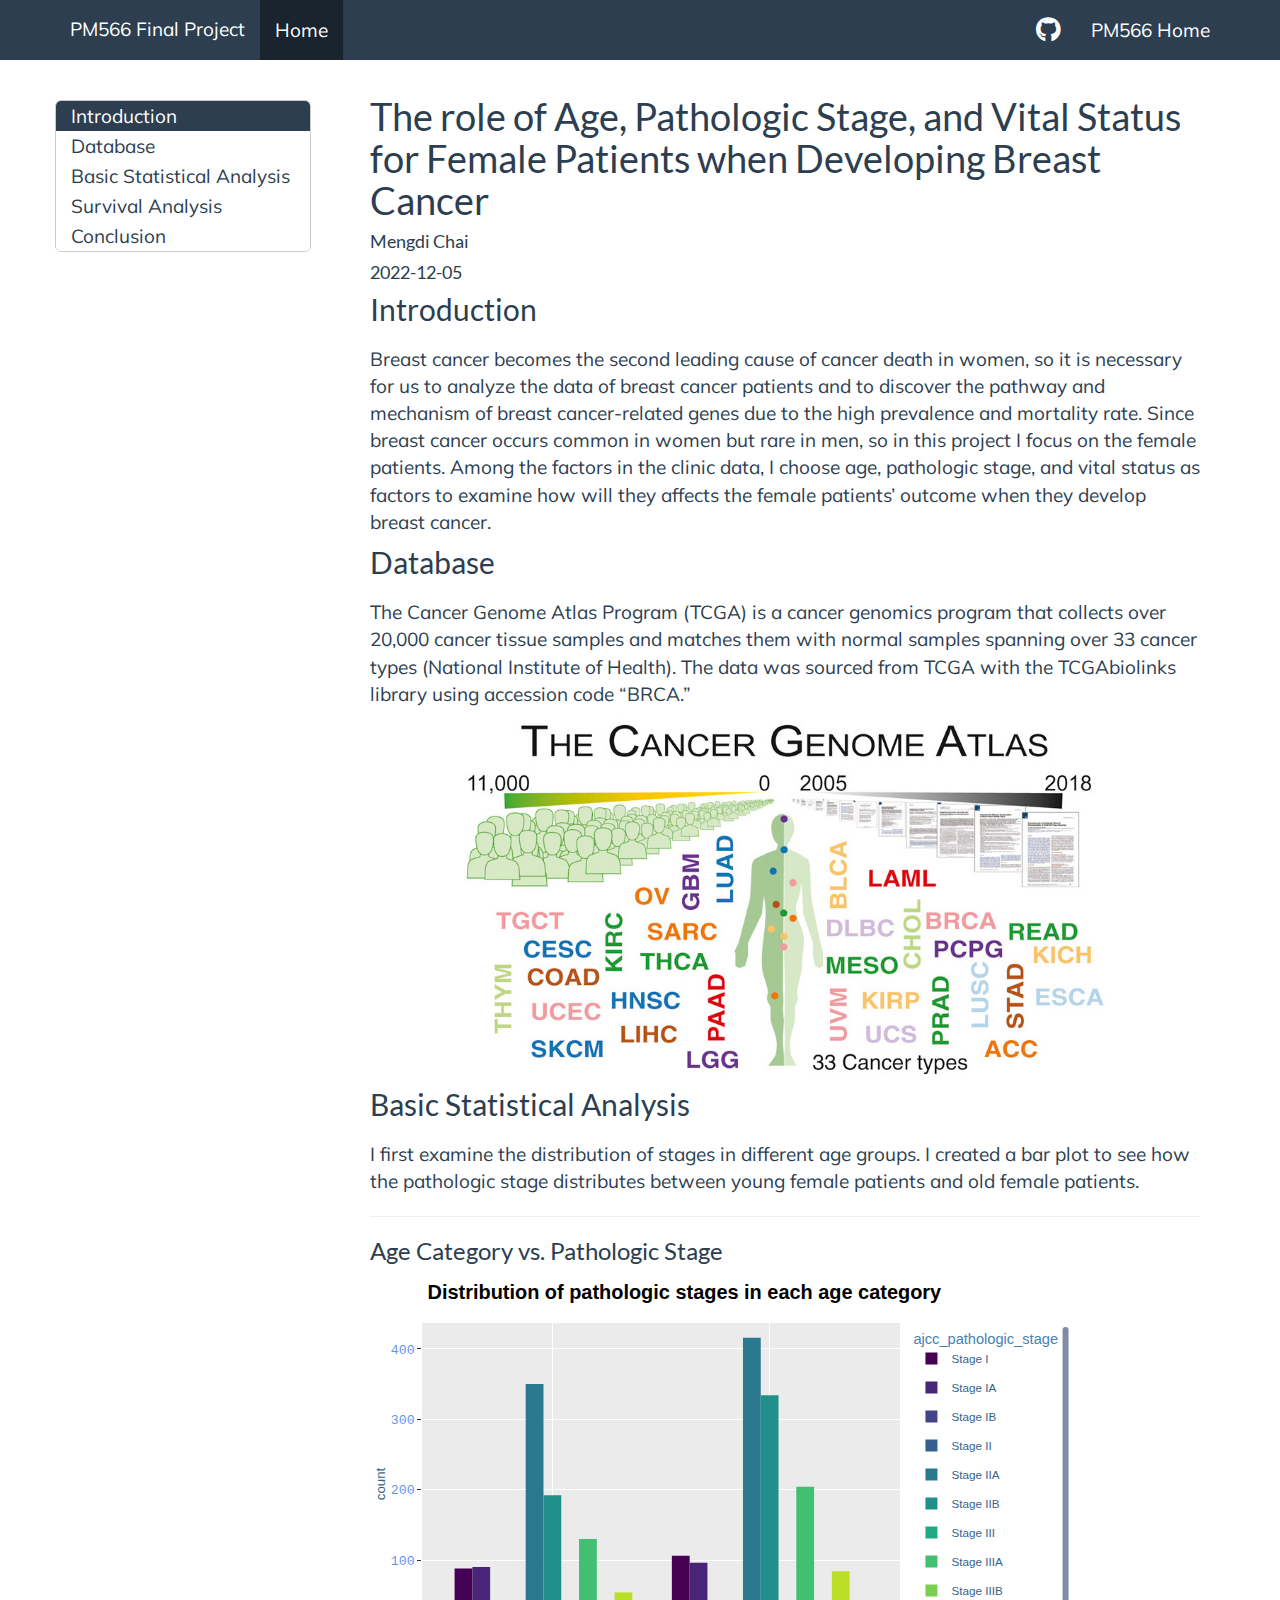
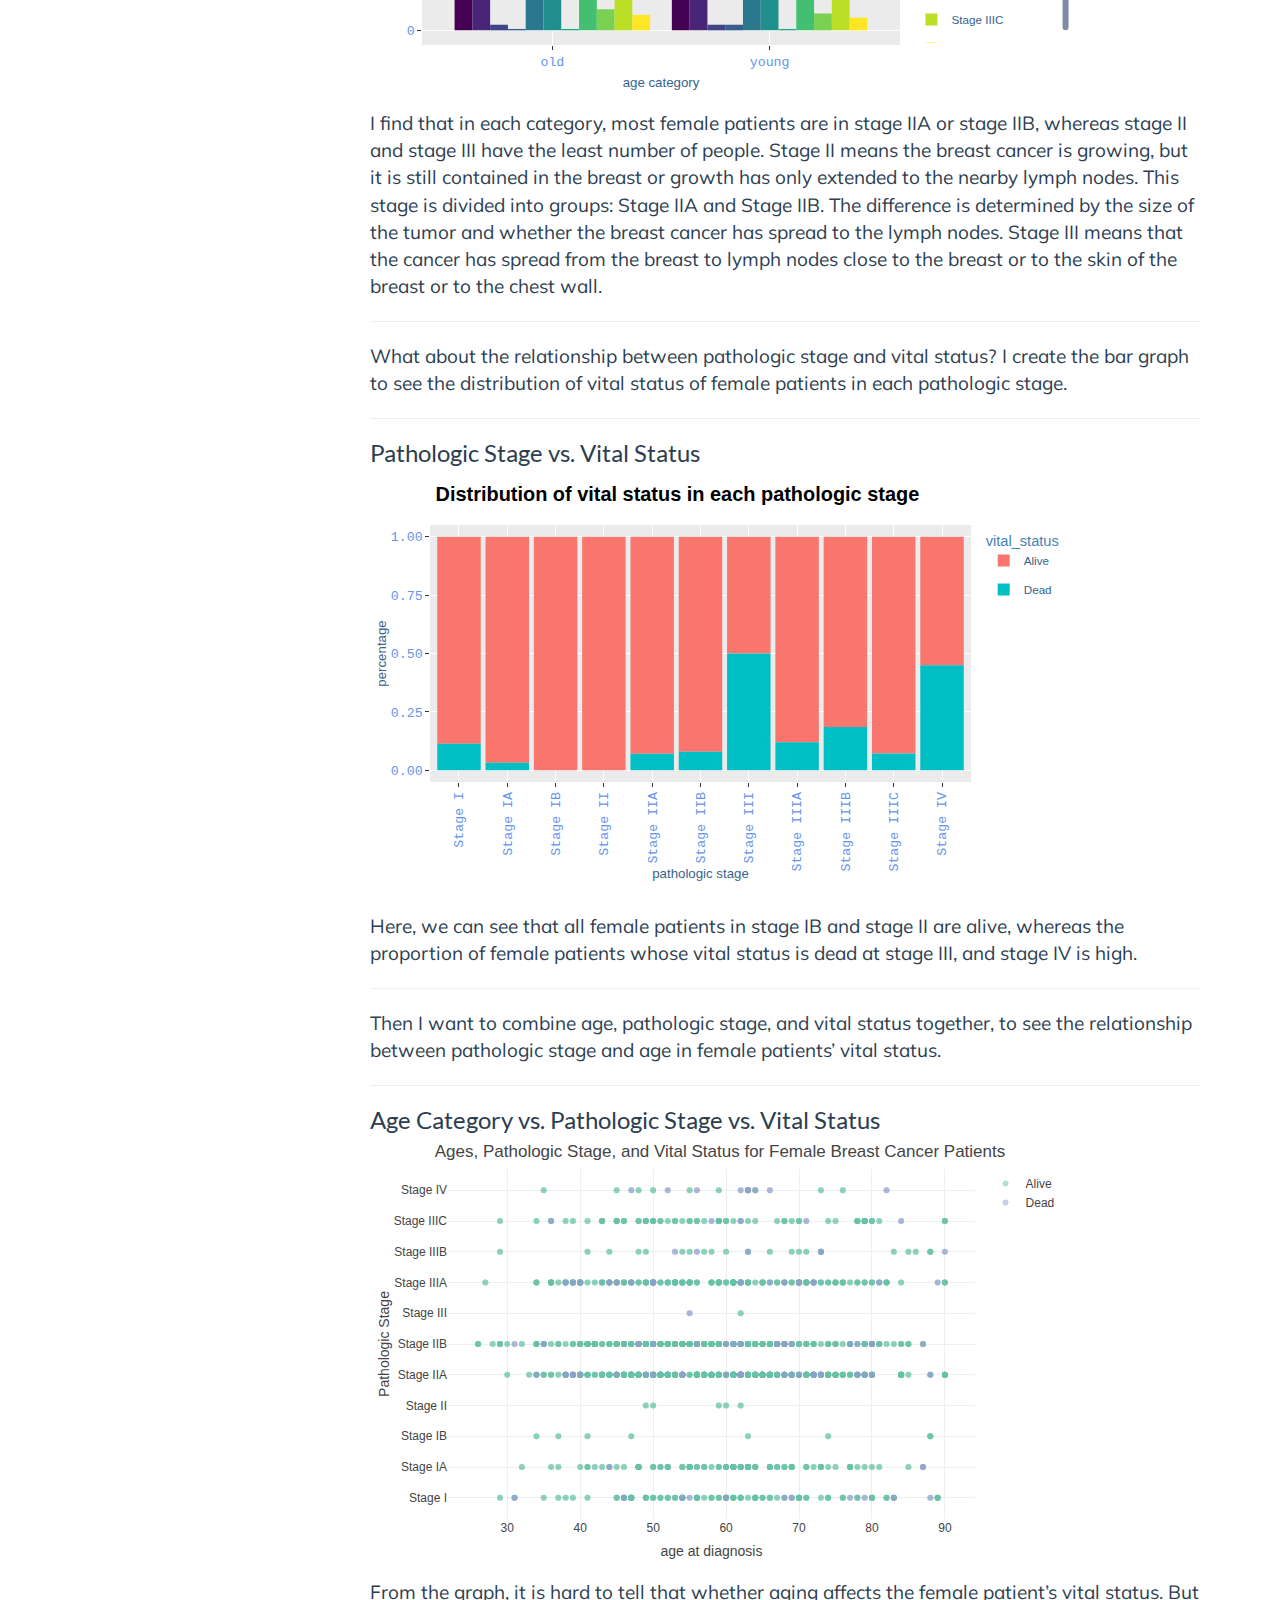
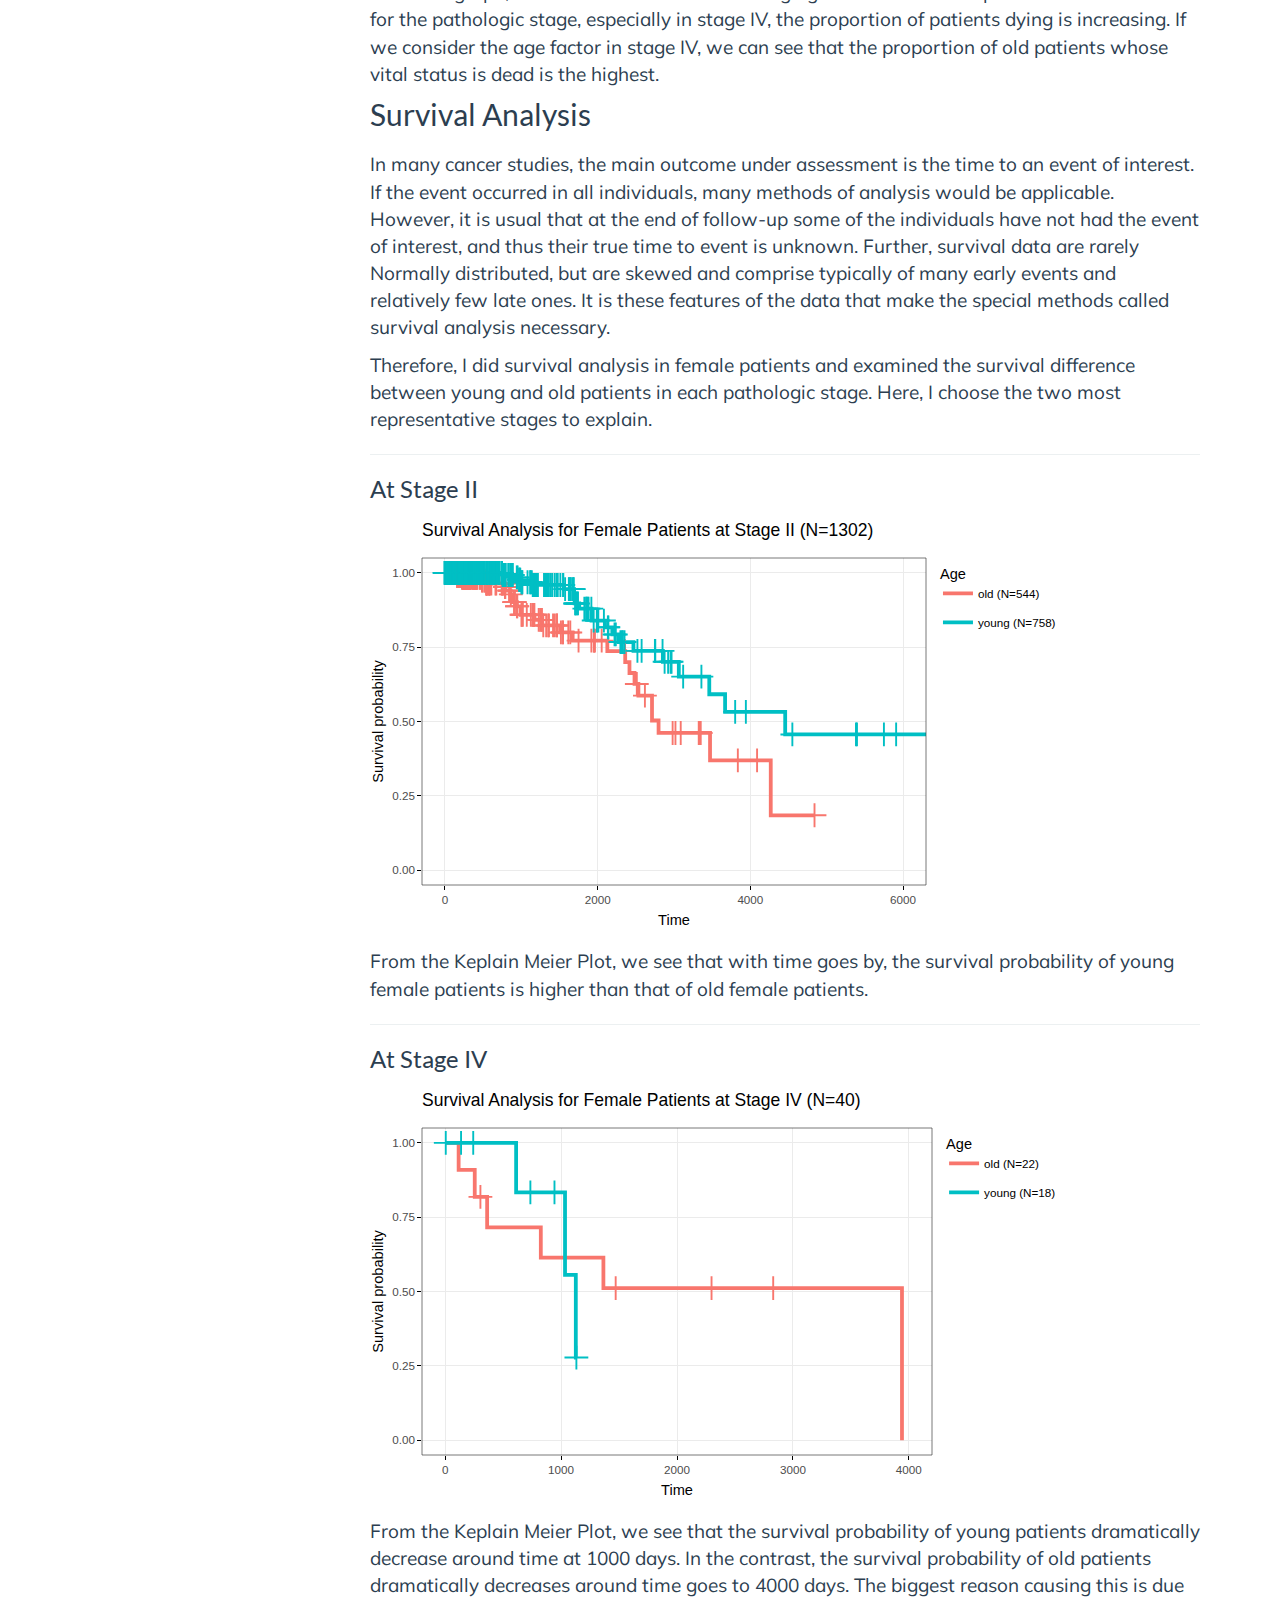
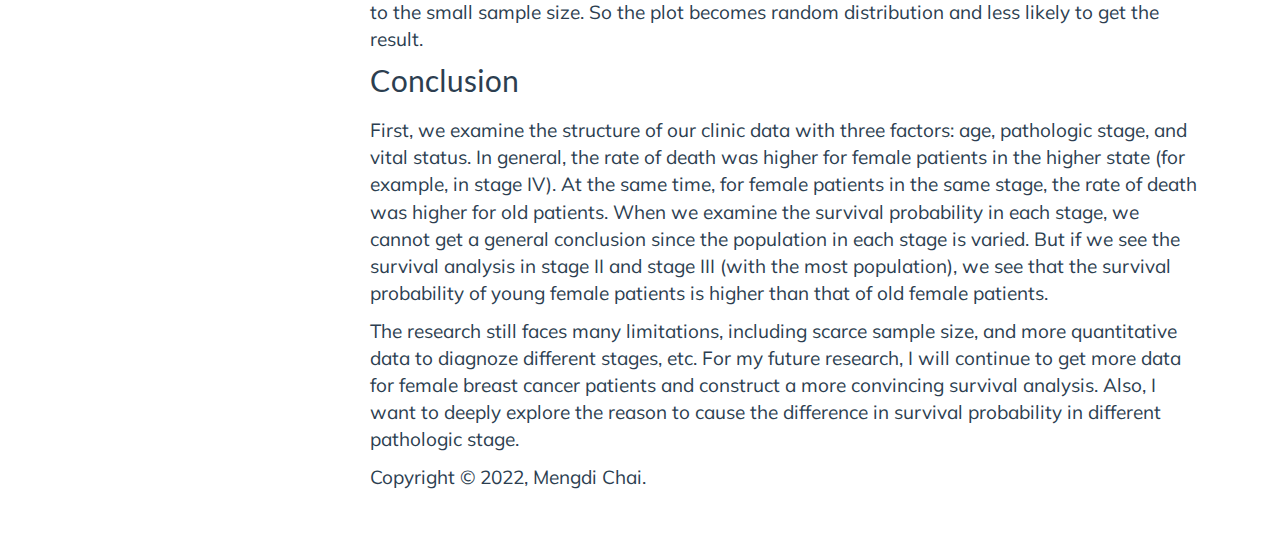
==== commit b8641d90: "create report" ====
--- a/index.html
+++ b/index.html
@@ -382,8 +382,8 @@
 <hr>
 <div id="age-category-vs.-pathologic-stage" class="section level3">
 <h3>Age Category vs. Pathologic Stage</h3>
-<div id="htmlwidget-a883b7dc60dc7fc532e0" style="width:700px;height:415.296px;" class="plotly html-widget"></div>
-<script type="application/json" data-for="htmlwidget-a883b7dc60dc7fc532e0">{"x":{"data":[{"orientation":"v","width":[0.0692307692307692,0.0750000000000002],"base":[0,0],"x":[0.584615384615385,1.5875],"y":[14,8],"text":["age_category: old<br />count:  14<br />ajcc_pathologic_stage: '--","age_category: young<br />count:   8<br />ajcc_pathologic_stage: '--"],"type":"bar","textposition":"none","marker":{"autocolorscale":false,"color":"rgba(68,1,84,1)","line":{"width":1.88976377952756,"color":"transparent"}},"name":"'--","legendgroup":"'--","showlegend":true,"xaxis":"x","yaxis":"y","hoverinfo":"text","frame":null},{"orientation":"v","width":[0.0692307692307692,0.0750000000000002],"base":[0,0],"x":[0.653846153846154,1.6625],"y":[148,46],"text":["age_category: old<br />count: 148<br />ajcc_pathologic_stage: Stage I","age_category: young<br />count:  46<br />ajcc_pathologic_stage: Stage I"],"type":"bar","textposition":"none","marker":{"autocolorscale":false,"color":"rgba(72,31,112,1)","line":{"width":1.88976377952756,"color":"transparent"}},"name":"Stage I","legendgroup":"Stage I","showlegend":true,"xaxis":"x","yaxis":"y","hoverinfo":"text","frame":null},{"orientation":"v","width":[0.0692307692307692,0.0750000000000002],"base":[0,0],"x":[0.723076923076923,1.7375],"y":[150,36],"text":["age_category: old<br />count: 150<br />ajcc_pathologic_stage: Stage IA","age_category: young<br />count:  36<br />ajcc_pathologic_stage: Stage IA"],"type":"bar","textposition":"none","marker":{"autocolorscale":false,"color":"rgba(68,58,131,1)","line":{"width":1.88976377952756,"color":"transparent"}},"name":"Stage IA","legendgroup":"Stage IA","showlegend":true,"xaxis":"x","yaxis":"y","hoverinfo":"text","frame":null},{"orientation":"v","width":[0.0692307692307692,0.0750000000000002],"base":[0,0],"x":[0.792307692307692,1.8125],"y":[8,8],"text":["age_category: old<br />count:   8<br />ajcc_pathologic_stage: Stage IB","age_category: young<br />count:   8<br />ajcc_pathologic_stage: Stage IB"],"type":"bar","textposition":"none","marker":{"autocolorscale":false,"color":"rgba(59,82,139,1)","line":{"width":1.88976377952756,"color":"transparent"}},"name":"Stage IB","legendgroup":"Stage IB","showlegend":true,"xaxis":"x","yaxis":"y","hoverinfo":"text","frame":null},{"orientation":"v","width":[0.0692307692307692,0.0750000000000002],"base":[0,0],"x":[0.861538461538462,1.8875],"y":[8,2],"text":["age_category: old<br />count:   8<br />ajcc_pathologic_stage: Stage II","age_category: young<br />count:   2<br />ajcc_pathologic_stage: Stage II"],"type":"bar","textposition":"none","marker":{"autocolorscale":false,"color":"rgba(49,104,142,1)","line":{"width":1.88976377952756,"color":"transparent"}},"name":"Stage II","legendgroup":"Stage II","showlegend":true,"xaxis":"x","yaxis":"y","hoverinfo":"text","frame":null},{"orientation":"v","width":[0.0692307692307692,0.0750000000000002],"base":[0,0],"x":[0.930769230769231,1.9625],"y":[580,186],"text":["age_category: old<br />count: 580<br />ajcc_pathologic_stage: Stage IIA","age_category: young<br />count: 186<br />ajcc_pathologic_stage: Stage IIA"],"type":"bar","textposition":"none","marker":{"autocolorscale":false,"color":"rgba(40,124,142,1)","line":{"width":1.88976377952756,"color":"transparent"}},"name":"Stage IIA","legendgroup":"Stage IIA","showlegend":true,"xaxis":"x","yaxis":"y","hoverinfo":"text","frame":null},{"orientation":"v","width":[0.0692307692307693,0.0750000000000002],"base":[0,0],"x":[1,2.0375],"y":[364,162],"text":["age_category: old<br />count: 364<br />ajcc_pathologic_stage: Stage IIB","age_category: young<br />count: 162<br />ajcc_pathologic_stage: Stage IIB"],"type":"bar","textposition":"none","marker":{"autocolorscale":false,"color":"rgba(33,144,140,1)","line":{"width":1.88976377952756,"color":"transparent"}},"name":"Stage IIB","legendgroup":"Stage IIB","showlegend":true,"xaxis":"x","yaxis":"y","hoverinfo":"text","frame":null},{"orientation":"v","width":0.0692307692307694,"base":0,"x":[1.06923076923077],"y":[4],"text":"age_category: old<br />count:   4<br />ajcc_pathologic_stage: Stage III","type":"bar","textposition":"none","marker":{"autocolorscale":false,"color":"rgba(32,164,134,1)","line":{"width":1.88976377952756,"color":"transparent"}},"name":"Stage III","legendgroup":"Stage III","showlegend":true,"xaxis":"x","yaxis":"y","hoverinfo":"text","frame":null},{"orientation":"v","width":[0.0692307692307694,0.0750000000000002],"base":[0,0],"x":[1.13846153846154,2.1125],"y":[234,100],"text":["age_category: old<br />count: 234<br />ajcc_pathologic_stage: Stage IIIA","age_category: young<br />count: 100<br />ajcc_pathologic_stage: Stage IIIA"],"type":"bar","textposition":"none","marker":{"autocolorscale":false,"color":"rgba(53,183,121,1)","line":{"width":1.88976377952756,"color":"transparent"}},"name":"Stage IIIA","legendgroup":"Stage IIIA","showlegend":true,"xaxis":"x","yaxis":"y","hoverinfo":"text","frame":null},{"orientation":"v","width":[0.0692307692307694,0.0750000000000002],"base":[0,0],"x":[1.20769230769231,2.1875],"y":[44,10],"text":["age_category: old<br />count:  44<br />ajcc_pathologic_stage: Stage IIIB","age_category: young<br />count:  10<br />ajcc_pathologic_stage: Stage IIIB"],"type":"bar","textposition":"none","marker":{"autocolorscale":false,"color":"rgba(93,200,99,1)","line":{"width":1.88976377952756,"color":"transparent"}},"name":"Stage IIIB","legendgroup":"Stage IIIB","showlegend":true,"xaxis":"x","yaxis":"y","hoverinfo":"text","frame":null},{"orientation":"v","width":[0.0692307692307694,0.0750000000000002],"base":[0,0],"x":[1.27692307692308,2.2625],"y":[98,40],"text":["age_category: old<br />count:  98<br />ajcc_pathologic_stage: Stage IIIC","age_category: young<br />count:  40<br />ajcc_pathologic_stage: Stage IIIC"],"type":"bar","textposition":"none","marker":{"autocolorscale":false,"color":"rgba(143,215,68,1)","line":{"width":1.88976377952756,"color":"transparent"}},"name":"Stage IIIC","legendgroup":"Stage IIIC","showlegend":true,"xaxis":"x","yaxis":"y","hoverinfo":"text","frame":null},{"orientation":"v","width":[0.0692307692307694,0.0750000000000002],"base":[0,0],"x":[1.34615384615385,2.3375],"y":[32,8],"text":["age_category: old<br />count:  32<br />ajcc_pathologic_stage: Stage IV","age_category: young<br />count:   8<br />ajcc_pathologic_stage: Stage IV"],"type":"bar","textposition":"none","marker":{"autocolorscale":false,"color":"rgba(199,224,32,1)","line":{"width":1.88976377952756,"color":"transparent"}},"name":"Stage IV","legendgroup":"Stage IV","showlegend":true,"xaxis":"x","yaxis":"y","hoverinfo":"text","frame":null},{"orientation":"v","width":[0.0692307692307694,0.0750000000000002],"base":[0,0],"x":[1.41538461538462,2.4125],"y":[24,8],"text":["age_category: old<br />count:  24<br />ajcc_pathologic_stage: Stage X","age_category: young<br />count:   8<br />ajcc_pathologic_stage: Stage X"],"type":"bar","textposition":"none","marker":{"autocolorscale":false,"color":"rgba(253,231,37,1)","line":{"width":1.88976377952756,"color":"transparent"}},"name":"Stage X","legendgroup":"Stage X","showlegend":true,"xaxis":"x","yaxis":"y","hoverinfo":"text","frame":null}],"layout":{"margin":{"t":47.7471832300932,"r":7.30593607305936,"b":42.0419113330405,"l":44.1677044416771},"plot_bgcolor":"rgba(235,235,235,1)","paper_bgcolor":"rgba(255,255,255,1)","font":{"color":"rgba(0,0,0,1)","family":"","size":14.6118721461187},"title":{"text":"<b> Distribution of pathologic stages in each age category <\/b>","font":{"color":"rgba(0,0,0,1)","family":"Helvetica","size":19.9252801992528},"x":0,"xref":"paper"},"xaxis":{"domain":[0,1],"automargin":true,"type":"linear","autorange":false,"range":[0.4,2.6],"tickmode":"array","ticktext":["old","young"],"tickvals":[1,2],"categoryorder":"array","categoryarray":["old","young"],"nticks":null,"ticks":"outside","tickcolor":"rgba(51,51,51,1)","ticklen":3.65296803652968,"tickwidth":0.66417600664176,"showticklabels":true,"tickfont":{"color":"rgba(100,149,237,1)","family":"Courier","size":13.2835201328352},"tickangle":-0,"showline":false,"linecolor":null,"linewidth":0,"showgrid":true,"gridcolor":"rgba(255,255,255,1)","gridwidth":0.66417600664176,"zeroline":false,"anchor":"y","title":{"text":"age category","font":{"color":"rgba(54,100,139,1)","family":"Helvetica","size":13.2835201328352}},"hoverformat":".2f"},"yaxis":{"domain":[0,1],"automargin":true,"type":"linear","autorange":false,"range":[-29,609],"tickmode":"array","ticktext":["0","200","400","600"],"tickvals":[0,200,400,600],"categoryorder":"array","categoryarray":["0","200","400","600"],"nticks":null,"ticks":"outside","tickcolor":"rgba(51,51,51,1)","ticklen":3.65296803652968,"tickwidth":0.66417600664176,"showticklabels":true,"tickfont":{"color":"rgba(100,149,237,1)","family":"Courier","size":13.2835201328352},"tickangle":-0,"showline":false,"linecolor":null,"linewidth":0,"showgrid":true,"gridcolor":"rgba(255,255,255,1)","gridwidth":0.66417600664176,"zeroline":false,"anchor":"x","title":{"text":"count","font":{"color":"rgba(54,100,139,1)","family":"Helvetica","size":13.2835201328352}},"hoverformat":".2f"},"shapes":[{"type":"rect","fillcolor":null,"line":{"color":null,"width":0,"linetype":[]},"yref":"paper","xref":"paper","x0":0,"x1":1,"y0":0,"y1":1}],"showlegend":true,"legend":{"bgcolor":"rgba(255,255,255,1)","bordercolor":"transparent","borderwidth":1.88976377952756,"font":{"color":"rgba(54,100,139,1)","family":"Helvetica","size":11.689497716895},"title":{"text":"ajcc_pathologic_stage","font":{"color":"rgba(70,130,180,1)","family":"Helvetica","size":14.6118721461187}}},"hovermode":"closest","barmode":"relative"},"config":{"doubleClick":"reset","modeBarButtonsToAdd":["hoverclosest","hovercompare"],"showSendToCloud":false},"source":"A","attrs":{"8055799a25da":{"x":{},"y":{},"fill":{},"type":"bar"}},"cur_data":"8055799a25da","visdat":{"8055799a25da":["function (y) ","x"]},"highlight":{"on":"plotly_click","persistent":false,"dynamic":false,"selectize":false,"opacityDim":0.2,"selected":{"opacity":1},"debounce":0},"shinyEvents":["plotly_hover","plotly_click","plotly_selected","plotly_relayout","plotly_brushed","plotly_brushing","plotly_clickannotation","plotly_doubleclick","plotly_deselect","plotly_afterplot","plotly_sunburstclick"],"base_url":"https://plot.ly"},"evals":[],"jsHooks":[]}</script>
+<div id="htmlwidget-0daa674aedde6c1acf64" style="width:700px;height:415.296px;" class="plotly html-widget"></div>
+<script type="application/json" data-for="htmlwidget-0daa674aedde6c1acf64">{"x":{"data":[{"orientation":"v","width":[0.0818181818181818,0.081818181818182],"base":[0,0],"x":[0.590909090909091,1.59090909090909],"y":[88,106],"text":["age_category: old<br />count:  88<br />ajcc_pathologic_stage: Stage I","age_category: young<br />count: 106<br />ajcc_pathologic_stage: Stage I"],"type":"bar","textposition":"none","marker":{"autocolorscale":false,"color":"rgba(68,1,84,1)","line":{"width":1.88976377952756,"color":"transparent"}},"name":"Stage I","legendgroup":"Stage I","showlegend":true,"xaxis":"x","yaxis":"y","hoverinfo":"text","frame":null},{"orientation":"v","width":[0.0818181818181818,0.081818181818182],"base":[0,0],"x":[0.672727272727273,1.67272727272727],"y":[90,96],"text":["age_category: old<br />count:  90<br />ajcc_pathologic_stage: Stage IA","age_category: young<br />count:  96<br />ajcc_pathologic_stage: Stage IA"],"type":"bar","textposition":"none","marker":{"autocolorscale":false,"color":"rgba(72,37,118,1)","line":{"width":1.88976377952756,"color":"transparent"}},"name":"Stage IA","legendgroup":"Stage IA","showlegend":true,"xaxis":"x","yaxis":"y","hoverinfo":"text","frame":null},{"orientation":"v","width":[0.0818181818181818,0.081818181818182],"base":[0,0],"x":[0.754545454545455,1.75454545454545],"y":[8,8],"text":["age_category: old<br />count:   8<br />ajcc_pathologic_stage: Stage IB","age_category: young<br />count:   8<br />ajcc_pathologic_stage: Stage IB"],"type":"bar","textposition":"none","marker":{"autocolorscale":false,"color":"rgba(65,68,135,1)","line":{"width":1.88976377952756,"color":"transparent"}},"name":"Stage IB","legendgroup":"Stage IB","showlegend":true,"xaxis":"x","yaxis":"y","hoverinfo":"text","frame":null},{"orientation":"v","width":[0.0818181818181818,0.081818181818182],"base":[0,0],"x":[0.836363636363636,1.83636363636364],"y":[2,8],"text":["age_category: old<br />count:   2<br />ajcc_pathologic_stage: Stage II","age_category: young<br />count:   8<br />ajcc_pathologic_stage: Stage II"],"type":"bar","textposition":"none","marker":{"autocolorscale":false,"color":"rgba(53,96,141,1)","line":{"width":1.88976377952756,"color":"transparent"}},"name":"Stage II","legendgroup":"Stage II","showlegend":true,"xaxis":"x","yaxis":"y","hoverinfo":"text","frame":null},{"orientation":"v","width":[0.0818181818181818,0.081818181818182],"base":[0,0],"x":[0.918181818181818,1.91818181818182],"y":[350,416],"text":["age_category: old<br />count: 350<br />ajcc_pathologic_stage: Stage IIA","age_category: young<br />count: 416<br />ajcc_pathologic_stage: Stage IIA"],"type":"bar","textposition":"none","marker":{"autocolorscale":false,"color":"rgba(42,120,142,1)","line":{"width":1.88976377952756,"color":"transparent"}},"name":"Stage IIA","legendgroup":"Stage IIA","showlegend":true,"xaxis":"x","yaxis":"y","hoverinfo":"text","frame":null},{"orientation":"v","width":[0.0818181818181819,0.081818181818182],"base":[0,0],"x":[1,2],"y":[192,334],"text":["age_category: old<br />count: 192<br />ajcc_pathologic_stage: Stage IIB","age_category: young<br />count: 334<br />ajcc_pathologic_stage: Stage IIB"],"type":"bar","textposition":"none","marker":{"autocolorscale":false,"color":"rgba(33,144,140,1)","line":{"width":1.88976377952756,"color":"transparent"}},"name":"Stage IIB","legendgroup":"Stage IIB","showlegend":true,"xaxis":"x","yaxis":"y","hoverinfo":"text","frame":null},{"orientation":"v","width":[0.081818181818182,0.081818181818182],"base":[0,0],"x":[1.08181818181818,2.08181818181818],"y":[2,2],"text":["age_category: old<br />count:   2<br />ajcc_pathologic_stage: Stage III","age_category: young<br />count:   2<br />ajcc_pathologic_stage: Stage III"],"type":"bar","textposition":"none","marker":{"autocolorscale":false,"color":"rgba(34,168,132,1)","line":{"width":1.88976377952756,"color":"transparent"}},"name":"Stage III","legendgroup":"Stage III","showlegend":true,"xaxis":"x","yaxis":"y","hoverinfo":"text","frame":null},{"orientation":"v","width":[0.081818181818182,0.081818181818182],"base":[0,0],"x":[1.16363636363636,2.16363636363636],"y":[130,204],"text":["age_category: old<br />count: 130<br />ajcc_pathologic_stage: Stage IIIA","age_category: young<br />count: 204<br />ajcc_pathologic_stage: Stage IIIA"],"type":"bar","textposition":"none","marker":{"autocolorscale":false,"color":"rgba(67,191,113,1)","line":{"width":1.88976377952756,"color":"transparent"}},"name":"Stage IIIA","legendgroup":"Stage IIIA","showlegend":true,"xaxis":"x","yaxis":"y","hoverinfo":"text","frame":null},{"orientation":"v","width":[0.081818181818182,0.081818181818182],"base":[0,0],"x":[1.24545454545455,2.24545454545455],"y":[30,24],"text":["age_category: old<br />count:  30<br />ajcc_pathologic_stage: Stage IIIB","age_category: young<br />count:  24<br />ajcc_pathologic_stage: Stage IIIB"],"type":"bar","textposition":"none","marker":{"autocolorscale":false,"color":"rgba(122,209,81,1)","line":{"width":1.88976377952756,"color":"transparent"}},"name":"Stage IIIB","legendgroup":"Stage IIIB","showlegend":true,"xaxis":"x","yaxis":"y","hoverinfo":"text","frame":null},{"orientation":"v","width":[0.081818181818182,0.081818181818182],"base":[0,0],"x":[1.32727272727273,2.32727272727273],"y":[54,84],"text":["age_category: old<br />count:  54<br />ajcc_pathologic_stage: Stage IIIC","age_category: young<br />count:  84<br />ajcc_pathologic_stage: Stage IIIC"],"type":"bar","textposition":"none","marker":{"autocolorscale":false,"color":"rgba(187,223,39,1)","line":{"width":1.88976377952756,"color":"transparent"}},"name":"Stage IIIC","legendgroup":"Stage IIIC","showlegend":true,"xaxis":"x","yaxis":"y","hoverinfo":"text","frame":null},{"orientation":"v","width":[0.081818181818182,0.081818181818182],"base":[0,0],"x":[1.40909090909091,2.40909090909091],"y":[22,18],"text":["age_category: old<br />count:  22<br />ajcc_pathologic_stage: Stage IV","age_category: young<br />count:  18<br />ajcc_pathologic_stage: Stage IV"],"type":"bar","textposition":"none","marker":{"autocolorscale":false,"color":"rgba(253,231,37,1)","line":{"width":1.88976377952756,"color":"transparent"}},"name":"Stage IV","legendgroup":"Stage IV","showlegend":true,"xaxis":"x","yaxis":"y","hoverinfo":"text","frame":null}],"layout":{"margin":{"t":47.7471832300932,"r":7.30593607305936,"b":42.0419113330405,"l":44.1677044416771},"plot_bgcolor":"rgba(235,235,235,1)","paper_bgcolor":"rgba(255,255,255,1)","font":{"color":"rgba(0,0,0,1)","family":"","size":14.6118721461187},"title":{"text":"<b> Distribution of pathologic stages in each age category <\/b>","font":{"color":"rgba(0,0,0,1)","family":"Helvetica","size":19.9252801992528},"x":0,"xref":"paper"},"xaxis":{"domain":[0,1],"automargin":true,"type":"linear","autorange":false,"range":[0.4,2.6],"tickmode":"array","ticktext":["old","young"],"tickvals":[1,2],"categoryorder":"array","categoryarray":["old","young"],"nticks":null,"ticks":"outside","tickcolor":"rgba(51,51,51,1)","ticklen":3.65296803652968,"tickwidth":0.66417600664176,"showticklabels":true,"tickfont":{"color":"rgba(100,149,237,1)","family":"Courier","size":13.2835201328352},"tickangle":-0,"showline":false,"linecolor":null,"linewidth":0,"showgrid":true,"gridcolor":"rgba(255,255,255,1)","gridwidth":0.66417600664176,"zeroline":false,"anchor":"y","title":{"text":"age category","font":{"color":"rgba(54,100,139,1)","family":"Helvetica","size":13.2835201328352}},"hoverformat":".2f"},"yaxis":{"domain":[0,1],"automargin":true,"type":"linear","autorange":false,"range":[-20.8,436.8],"tickmode":"array","ticktext":["0","100","200","300","400"],"tickvals":[0,100,200,300,400],"categoryorder":"array","categoryarray":["0","100","200","300","400"],"nticks":null,"ticks":"outside","tickcolor":"rgba(51,51,51,1)","ticklen":3.65296803652968,"tickwidth":0.66417600664176,"showticklabels":true,"tickfont":{"color":"rgba(100,149,237,1)","family":"Courier","size":13.2835201328352},"tickangle":-0,"showline":false,"linecolor":null,"linewidth":0,"showgrid":true,"gridcolor":"rgba(255,255,255,1)","gridwidth":0.66417600664176,"zeroline":false,"anchor":"x","title":{"text":"count","font":{"color":"rgba(54,100,139,1)","family":"Helvetica","size":13.2835201328352}},"hoverformat":".2f"},"shapes":[{"type":"rect","fillcolor":null,"line":{"color":null,"width":0,"linetype":[]},"yref":"paper","xref":"paper","x0":0,"x1":1,"y0":0,"y1":1}],"showlegend":true,"legend":{"bgcolor":"rgba(255,255,255,1)","bordercolor":"transparent","borderwidth":1.88976377952756,"font":{"color":"rgba(54,100,139,1)","family":"Helvetica","size":11.689497716895},"title":{"text":"ajcc_pathologic_stage","font":{"color":"rgba(70,130,180,1)","family":"Helvetica","size":14.6118721461187}}},"hovermode":"closest","barmode":"relative"},"config":{"doubleClick":"reset","modeBarButtonsToAdd":["hoverclosest","hovercompare"],"showSendToCloud":false},"source":"A","attrs":{"85496240cf32":{"x":{},"y":{},"fill":{},"type":"bar"}},"cur_data":"85496240cf32","visdat":{"85496240cf32":["function (y) ","x"]},"highlight":{"on":"plotly_click","persistent":false,"dynamic":false,"selectize":false,"opacityDim":0.2,"selected":{"opacity":1},"debounce":0},"shinyEvents":["plotly_hover","plotly_click","plotly_selected","plotly_relayout","plotly_brushed","plotly_brushing","plotly_clickannotation","plotly_doubleclick","plotly_deselect","plotly_afterplot","plotly_sunburstclick"],"base_url":"https://plot.ly"},"evals":[],"jsHooks":[]}</script>
 <p>
 I find that in each category, most female patients are in stage IIA or stage IIB, whereas stage II and stage III have the least number of people. Stage II means the breast cancer is growing, but it is still contained in the breast or growth has only extended to the nearby lymph nodes. This stage is divided into groups: Stage IIA and Stage IIB. The difference is determined by the size of the tumor and whether the breast cancer has spread to the lymph nodes. Stage III means that the cancer has spread from the breast to lymph nodes close to the breast or to the skin of the breast or to the chest wall.
 </p>
@@ -395,10 +395,10 @@
 </div>
 <div id="pathologic-stage-vs.-vital-status" class="section level3">
 <h3>Pathologic Stage vs. Vital Status</h3>
-<div id="htmlwidget-e21f9ba90cea66bb2a57" style="width:700px;height:415.296px;" class="plotly html-widget"></div>
-<script type="application/json" data-for="htmlwidget-e21f9ba90cea66bb2a57">{"x":{"data":[{"orientation":"v","width":[0.9,0.9,0.9,0.9,0.9,0.9,0.9,0.899999999999999,0.899999999999999,0.899999999999999,0.899999999999999,0.899999999999999,0.899999999999999],"base":[0.181818181818182,0.11340206185567,0.032258064516129,0,0,0.0704960835509138,0.0798479087452472,0.5,0.119760479041916,0.185185185185185,0.072463768115942,0.45,0.5],"x":[1,2,3,4,5,6,7,8,9,10,11,12,13],"y":[0.818181818181818,0.88659793814433,0.967741935483871,1,1,0.929503916449086,0.920152091254753,0.5,0.880239520958084,0.814814814814815,0.927536231884058,0.55,0.5],"text":["ajcc_pathologic_stage: '--<br />count: 0.81818182<br />vital_status: Alive","ajcc_pathologic_stage: Stage I<br />count: 0.88659794<br />vital_status: Alive","ajcc_pathologic_stage: Stage IA<br />count: 0.96774194<br />vital_status: Alive","ajcc_pathologic_stage: Stage IB<br />count: 1.00000000<br />vital_status: Alive","ajcc_pathologic_stage: Stage II<br />count: 1.00000000<br />vital_status: Alive","ajcc_pathologic_stage: Stage IIA<br />count: 0.92950392<br />vital_status: Alive","ajcc_pathologic_stage: Stage IIB<br />count: 0.92015209<br />vital_status: Alive","ajcc_pathologic_stage: Stage III<br />count: 0.50000000<br />vital_status: Alive","ajcc_pathologic_stage: Stage IIIA<br />count: 0.88023952<br />vital_status: Alive","ajcc_pathologic_stage: Stage IIIB<br />count: 0.81481481<br />vital_status: Alive","ajcc_pathologic_stage: Stage IIIC<br />count: 0.92753623<br />vital_status: Alive","ajcc_pathologic_stage: Stage IV<br />count: 0.55000000<br />vital_status: Alive","ajcc_pathologic_stage: Stage X<br />count: 0.50000000<br />vital_status: Alive"],"type":"bar","textposition":"none","marker":{"autocolorscale":false,"color":"rgba(248,118,109,1)","line":{"width":1.88976377952756,"color":"transparent"}},"name":"Alive","legendgroup":"Alive","showlegend":true,"xaxis":"x","yaxis":"y","hoverinfo":"text","frame":null},{"orientation":"v","width":[0.9,0.9,0.9,0.9,0.9,0.899999999999999,0.899999999999999,0.899999999999999,0.899999999999999,0.899999999999999,0.899999999999999],"base":[0,0,0,0,0,0,0,0,0,0,0],"x":[1,2,3,6,7,8,9,10,11,12,13],"y":[0.181818181818182,0.11340206185567,0.032258064516129,0.0704960835509138,0.0798479087452472,0.5,0.119760479041916,0.185185185185185,0.072463768115942,0.45,0.5],"text":["ajcc_pathologic_stage: '--<br />count: 0.18181818<br />vital_status: Dead","ajcc_pathologic_stage: Stage I<br />count: 0.11340206<br />vital_status: Dead","ajcc_pathologic_stage: Stage IA<br />count: 0.03225806<br />vital_status: Dead","ajcc_pathologic_stage: Stage IIA<br />count: 0.07049608<br />vital_status: Dead","ajcc_pathologic_stage: Stage IIB<br />count: 0.07984791<br />vital_status: Dead","ajcc_pathologic_stage: Stage III<br />count: 0.50000000<br />vital_status: Dead","ajcc_pathologic_stage: Stage IIIA<br />count: 0.11976048<br />vital_status: Dead","ajcc_pathologic_stage: Stage IIIB<br />count: 0.18518519<br />vital_status: Dead","ajcc_pathologic_stage: Stage IIIC<br />count: 0.07246377<br />vital_status: Dead","ajcc_pathologic_stage: Stage IV<br />count: 0.45000000<br />vital_status: Dead","ajcc_pathologic_stage: Stage X<br />count: 0.50000000<br />vital_status: Dead"],"type":"bar","textposition":"none","marker":{"autocolorscale":false,"color":"rgba(0,191,196,1)","line":{"width":1.88976377952756,"color":"transparent"}},"name":"Dead","legendgroup":"Dead","showlegend":true,"xaxis":"x","yaxis":"y","hoverinfo":"text","frame":null}],"layout":{"margin":{"t":47.7471832300932,"r":7.30593607305936,"b":95.1759918643813,"l":50.8094645080947},"plot_bgcolor":"rgba(235,235,235,1)","paper_bgcolor":"rgba(255,255,255,1)","font":{"color":"rgba(0,0,0,1)","family":"","size":14.6118721461187},"title":{"text":"<b> Distribution of vital status in each pathologic stage <\/b>","font":{"color":"rgba(0,0,0,1)","family":"Helvetica","size":19.9252801992528},"x":0,"xref":"paper"},"xaxis":{"domain":[0,1],"automargin":true,"type":"linear","autorange":false,"range":[0.4,13.6],"tickmode":"array","ticktext":["'--","Stage I","Stage IA","Stage IB","Stage II","Stage IIA","Stage IIB","Stage III","Stage IIIA","Stage IIIB","Stage IIIC","Stage IV","Stage X"],"tickvals":[1,2,3,4,5,6,7,8,9,10,11,12,13],"categoryorder":"array","categoryarray":["'--","Stage I","Stage IA","Stage IB","Stage II","Stage IIA","Stage IIB","Stage III","Stage IIIA","Stage IIIB","Stage IIIC","Stage IV","Stage X"],"nticks":null,"ticks":"outside","tickcolor":"rgba(51,51,51,1)","ticklen":3.65296803652968,"tickwidth":0.66417600664176,"showticklabels":true,"tickfont":{"color":"rgba(100,149,237,1)","family":"Courier","size":13.2835201328352},"tickangle":-90,"showline":false,"linecolor":null,"linewidth":0,"showgrid":true,"gridcolor":"rgba(255,255,255,1)","gridwidth":0.66417600664176,"zeroline":false,"anchor":"y","title":{"text":"pathologic stage","font":{"color":"rgba(54,100,139,1)","family":"Helvetica","size":13.2835201328352}},"hoverformat":".2f"},"yaxis":{"domain":[0,1],"automargin":true,"type":"linear","autorange":false,"range":[-0.05,1.05],"tickmode":"array","ticktext":["0.00","0.25","0.50","0.75","1.00"],"tickvals":[0,0.25,0.5,0.75,1],"categoryorder":"array","categoryarray":["0.00","0.25","0.50","0.75","1.00"],"nticks":null,"ticks":"outside","tickcolor":"rgba(51,51,51,1)","ticklen":3.65296803652968,"tickwidth":0.66417600664176,"showticklabels":true,"tickfont":{"color":"rgba(100,149,237,1)","family":"Courier","size":13.2835201328352},"tickangle":-0,"showline":false,"linecolor":null,"linewidth":0,"showgrid":true,"gridcolor":"rgba(255,255,255,1)","gridwidth":0.66417600664176,"zeroline":false,"anchor":"x","title":{"text":"percentage","font":{"color":"rgba(54,100,139,1)","family":"Helvetica","size":13.2835201328352}},"hoverformat":".2f"},"shapes":[{"type":"rect","fillcolor":null,"line":{"color":null,"width":0,"linetype":[]},"yref":"paper","xref":"paper","x0":0,"x1":1,"y0":0,"y1":1}],"showlegend":true,"legend":{"bgcolor":"rgba(255,255,255,1)","bordercolor":"transparent","borderwidth":1.88976377952756,"font":{"color":"rgba(54,100,139,1)","family":"Helvetica","size":11.689497716895},"title":{"text":"vital_status","font":{"color":"rgba(70,130,180,1)","family":"Helvetica","size":14.6118721461187}}},"hovermode":"closest","barmode":"relative"},"config":{"doubleClick":"reset","modeBarButtonsToAdd":["hoverclosest","hovercompare"],"showSendToCloud":false},"source":"A","attrs":{"8055bf84673":{"x":{},"y":{},"fill":{},"type":"bar"}},"cur_data":"8055bf84673","visdat":{"8055bf84673":["function (y) ","x"]},"highlight":{"on":"plotly_click","persistent":false,"dynamic":false,"selectize":false,"opacityDim":0.2,"selected":{"opacity":1},"debounce":0},"shinyEvents":["plotly_hover","plotly_click","plotly_selected","plotly_relayout","plotly_brushed","plotly_brushing","plotly_clickannotation","plotly_doubleclick","plotly_deselect","plotly_afterplot","plotly_sunburstclick"],"base_url":"https://plot.ly"},"evals":[],"jsHooks":[]}</script>
-<p>
-Here, we can see that all female patients in stage IB and stage II are alive, whereas the proportion of female patients whose vital status is dead at stage III, stage IV, and stage X is high.
+<div id="htmlwidget-9c835b640157ac15d781" style="width:700px;height:415.296px;" class="plotly html-widget"></div>
+<script type="application/json" data-for="htmlwidget-9c835b640157ac15d781">{"x":{"data":[{"orientation":"v","width":[0.9,0.9,0.9,0.9,0.9,0.9,0.9,0.899999999999999,0.899999999999999,0.899999999999999,0.899999999999999],"base":[0.11340206185567,0.032258064516129,0,0,0.0704960835509138,0.0798479087452472,0.5,0.119760479041916,0.185185185185185,0.072463768115942,0.45],"x":[1,2,3,4,5,6,7,8,9,10,11],"y":[0.88659793814433,0.967741935483871,1,1,0.929503916449086,0.920152091254753,0.5,0.880239520958084,0.814814814814815,0.927536231884058,0.55],"text":["ajcc_pathologic_stage: Stage I<br />count: 0.88659794<br />vital_status: Alive","ajcc_pathologic_stage: Stage IA<br />count: 0.96774194<br />vital_status: Alive","ajcc_pathologic_stage: Stage IB<br />count: 1.00000000<br />vital_status: Alive","ajcc_pathologic_stage: Stage II<br />count: 1.00000000<br />vital_status: Alive","ajcc_pathologic_stage: Stage IIA<br />count: 0.92950392<br />vital_status: Alive","ajcc_pathologic_stage: Stage IIB<br />count: 0.92015209<br />vital_status: Alive","ajcc_pathologic_stage: Stage III<br />count: 0.50000000<br />vital_status: Alive","ajcc_pathologic_stage: Stage IIIA<br />count: 0.88023952<br />vital_status: Alive","ajcc_pathologic_stage: Stage IIIB<br />count: 0.81481481<br />vital_status: Alive","ajcc_pathologic_stage: Stage IIIC<br />count: 0.92753623<br />vital_status: Alive","ajcc_pathologic_stage: Stage IV<br />count: 0.55000000<br />vital_status: Alive"],"type":"bar","textposition":"none","marker":{"autocolorscale":false,"color":"rgba(248,118,109,1)","line":{"width":1.88976377952756,"color":"transparent"}},"name":"Alive","legendgroup":"Alive","showlegend":true,"xaxis":"x","yaxis":"y","hoverinfo":"text","frame":null},{"orientation":"v","width":[0.9,0.9,0.9,0.9,0.9,0.899999999999999,0.899999999999999,0.899999999999999,0.899999999999999],"base":[0,0,0,0,0,0,0,0,0],"x":[1,2,5,6,7,8,9,10,11],"y":[0.11340206185567,0.032258064516129,0.0704960835509138,0.0798479087452472,0.5,0.119760479041916,0.185185185185185,0.072463768115942,0.45],"text":["ajcc_pathologic_stage: Stage I<br />count: 0.11340206<br />vital_status: Dead","ajcc_pathologic_stage: Stage IA<br />count: 0.03225806<br />vital_status: Dead","ajcc_pathologic_stage: Stage IIA<br />count: 0.07049608<br />vital_status: Dead","ajcc_pathologic_stage: Stage IIB<br />count: 0.07984791<br />vital_status: Dead","ajcc_pathologic_stage: Stage III<br />count: 0.50000000<br />vital_status: Dead","ajcc_pathologic_stage: Stage IIIA<br />count: 0.11976048<br />vital_status: Dead","ajcc_pathologic_stage: Stage IIIB<br />count: 0.18518519<br />vital_status: Dead","ajcc_pathologic_stage: Stage IIIC<br />count: 0.07246377<br />vital_status: Dead","ajcc_pathologic_stage: Stage IV<br />count: 0.45000000<br />vital_status: Dead"],"type":"bar","textposition":"none","marker":{"autocolorscale":false,"color":"rgba(0,191,196,1)","line":{"width":1.88976377952756,"color":"transparent"}},"name":"Dead","legendgroup":"Dead","showlegend":true,"xaxis":"x","yaxis":"y","hoverinfo":"text","frame":null}],"layout":{"margin":{"t":47.7471832300932,"r":7.30593607305936,"b":95.1759918643813,"l":50.8094645080947},"plot_bgcolor":"rgba(235,235,235,1)","paper_bgcolor":"rgba(255,255,255,1)","font":{"color":"rgba(0,0,0,1)","family":"","size":14.6118721461187},"title":{"text":"<b> Distribution of vital status in each pathologic stage <\/b>","font":{"color":"rgba(0,0,0,1)","family":"Helvetica","size":19.9252801992528},"x":0,"xref":"paper"},"xaxis":{"domain":[0,1],"automargin":true,"type":"linear","autorange":false,"range":[0.4,11.6],"tickmode":"array","ticktext":["Stage I","Stage IA","Stage IB","Stage II","Stage IIA","Stage IIB","Stage III","Stage IIIA","Stage IIIB","Stage IIIC","Stage IV"],"tickvals":[1,2,3,4,5,6,7,8,9,10,11],"categoryorder":"array","categoryarray":["Stage I","Stage IA","Stage IB","Stage II","Stage IIA","Stage IIB","Stage III","Stage IIIA","Stage IIIB","Stage IIIC","Stage IV"],"nticks":null,"ticks":"outside","tickcolor":"rgba(51,51,51,1)","ticklen":3.65296803652968,"tickwidth":0.66417600664176,"showticklabels":true,"tickfont":{"color":"rgba(100,149,237,1)","family":"Courier","size":13.2835201328352},"tickangle":-90,"showline":false,"linecolor":null,"linewidth":0,"showgrid":true,"gridcolor":"rgba(255,255,255,1)","gridwidth":0.66417600664176,"zeroline":false,"anchor":"y","title":{"text":"pathologic stage","font":{"color":"rgba(54,100,139,1)","family":"Helvetica","size":13.2835201328352}},"hoverformat":".2f"},"yaxis":{"domain":[0,1],"automargin":true,"type":"linear","autorange":false,"range":[-0.05,1.05],"tickmode":"array","ticktext":["0.00","0.25","0.50","0.75","1.00"],"tickvals":[0,0.25,0.5,0.75,1],"categoryorder":"array","categoryarray":["0.00","0.25","0.50","0.75","1.00"],"nticks":null,"ticks":"outside","tickcolor":"rgba(51,51,51,1)","ticklen":3.65296803652968,"tickwidth":0.66417600664176,"showticklabels":true,"tickfont":{"color":"rgba(100,149,237,1)","family":"Courier","size":13.2835201328352},"tickangle":-0,"showline":false,"linecolor":null,"linewidth":0,"showgrid":true,"gridcolor":"rgba(255,255,255,1)","gridwidth":0.66417600664176,"zeroline":false,"anchor":"x","title":{"text":"percentage","font":{"color":"rgba(54,100,139,1)","family":"Helvetica","size":13.2835201328352}},"hoverformat":".2f"},"shapes":[{"type":"rect","fillcolor":null,"line":{"color":null,"width":0,"linetype":[]},"yref":"paper","xref":"paper","x0":0,"x1":1,"y0":0,"y1":1}],"showlegend":true,"legend":{"bgcolor":"rgba(255,255,255,1)","bordercolor":"transparent","borderwidth":1.88976377952756,"font":{"color":"rgba(54,100,139,1)","family":"Helvetica","size":11.689497716895},"title":{"text":"vital_status","font":{"color":"rgba(70,130,180,1)","family":"Helvetica","size":14.6118721461187}}},"hovermode":"closest","barmode":"relative"},"config":{"doubleClick":"reset","modeBarButtonsToAdd":["hoverclosest","hovercompare"],"showSendToCloud":false},"source":"A","attrs":{"854927c2ad12":{"x":{},"y":{},"fill":{},"type":"bar"}},"cur_data":"854927c2ad12","visdat":{"854927c2ad12":["function (y) ","x"]},"highlight":{"on":"plotly_click","persistent":false,"dynamic":false,"selectize":false,"opacityDim":0.2,"selected":{"opacity":1},"debounce":0},"shinyEvents":["plotly_hover","plotly_click","plotly_selected","plotly_relayout","plotly_brushed","plotly_brushing","plotly_clickannotation","plotly_doubleclick","plotly_deselect","plotly_afterplot","plotly_sunburstclick"],"base_url":"https://plot.ly"},"evals":[],"jsHooks":[]}</script>
+<p>
+Here, we can see that all female patients in stage IB and stage II are alive, whereas the proportion of female patients whose vital status is dead at stage III, and stage IV is high.
 </p>
 <hr>
 <p>
@@ -408,10 +408,10 @@
 </div>
 <div id="age-category-vs.-pathologic-stage-vs.-vital-status" class="section level3">
 <h3>Age Category vs. Pathologic Stage vs. Vital Status</h3>
-<div id="htmlwidget-37eec6e54b0ba6f14980" style="width:700px;height:415.296px;" class="plotly html-widget"></div>
-<script type="application/json" data-for="htmlwidget-37eec6e54b0ba6f14980">{"x":{"visdat":{"80551a6571aa":["function () ","plotlyVisDat"]},"cur_data":"80551a6571aa","attrs":{"80551a6571aa":{"x":{},"y":{},"mode":"markers","marker":{"sizemode":"diameter","opacity":0.5},"hoverinfo":"text","text":{},"color":{},"alpha_stroke":1,"sizes":[5,70],"spans":[1,20],"type":"scatter"}},"layout":{"margin":{"b":40,"l":60,"t":25,"r":10},"title":"Ages, Pathologic Stage, and Vital Status for Female Breast Cancer Patients","xaxis":{"domain":[0,1],"automargin":true,"title":"age at diagnosis"},"yaxis":{"domain":[0,1],"automargin":true,"title":"Pathologic Stage","type":"category","categoryorder":"array","categoryarray":["'--","Stage I","Stage IA","Stage IB","Stage II","Stage IIA","Stage IIB","Stage III","Stage IIIA","Stage IIIB","Stage IIIC","Stage IV","Stage X"]},"hovermode":"compare","showlegend":true},"source":"A","config":{"modeBarButtonsToAdd":["hoverclosest","hovercompare"],"showSendToCloud":false},"data":[{"x":[55,55,50,50,62,62,52,52,50,50,42,42,42,42,63,63,63,63,52,52,70,70,59,59,56,56,54,54,61,61,39,39,52,52,39,39,50,50,67,67,40,40,40,40,45,45,66,66,48,48,36,36,62,62,47,47,50,50,34,34,53,53,53,53,60,60,37,37,85,85,60,60,62,62,62,62,54,54,73,73,71,71,41,41,67,67,52,52,63,63,46,46,60,60,76,76,45,45,42,42,37,37,73,73,70,70,54,54,56,56,64,64,63,63,52,52,58,58,79,79,80,80,53,53,46,46,62,62,62,62,66,66,48,48,62,62,59,59,55,55,37,37,62,62,39,39,50,50,51,51,59,59,63,63,48,48,67,67,63,63,53,53,62,62,39,39,61,61,48,48,67,67,74,74,62,62,61,61,63,63,49,49,85,85,71,71,71,71,50,50,70,70,44,44,44,44,39,39,50,50,90,90,34,34,66,66,55,55,47,47,45,45,46,46,42,42,49,49,49,49,46,46,57,57,49,49,67,67,46,46,77,77,66,66,62,62,59,59,66,66,66,66,57,57,78,78,79,79,57,57,37,37,62,62,56,56,63,63,46,46,62,62,44,44,79,79,79,79,61,61,71,71,71,71,55,55,55,55,50,50,72,72,72,72,65,65,65,65,49,49,53,53,53,53,71,71,62,62,62,62,63,63,63,63,79,79,70,70,50,50,50,50,40,40,56,56,62,62,52,52,54,54,54,54,84,84,62,62,47,47,48,48,48,48,51,51,48,48,68,68,48,48,66,66,60,60,63,63,63,63,69,69,75,75,75,75,66,66,84,84,42,42,66,66,69,69,69,69,57,57,81,81,81,81,65,65,65,65,69,69,35,35,58,58,51,51,68,68,80,80,73,73,66,66,76,76,85,85,80,80,58,58,67,67,81,81,81,81,59,59,89,89,52,52,65,65,59,59,59,59,41,41,66,66,53,53,45,45,70,70,52,52,71,71,71,71,64,64,43,43,76,76,74,74,61,61,61,61,48,48,61,61,61,61,75,75,45,45,73,73,65,65,76,76,40,40,58,58,69,69,69,69,47,47,73,73,73,73,79,79,84,84,84,84,68,68,68,68,75,75,57,57,83,83,82,82,68,68,51,51,70,70,83,83,84,84,66,66,73,73,64,64,57,57,80,80,54,54,83,83,62,62,50,50,76,76,90,90,84,84,78,78,41,41,65,65,62,62,40,40,79,79,45,45,65,65,58,58,76,76,48,48,46,46,79,79,87,87,68,68,79,79,54,54,50,50,75,75,65,65,65,65,90,90,90,90,66,66,74,74,66,66,63,63,76,76,88,88,88,88,74,74,74,74,74,74,72,72,72,72,79,79,47,47,73,73,49,49,43,43,51,51,56,56,72,72,72,72,75,75,71,71,74,74,66,66,29,29,68,68,62,62,36,36,51,51,58,58,79,79,76,76,41,41,56,56,55,55,70,70,62,62,71,71,32,32,59,59,88,88,62,62,61,61,55,55,63,63,58,58,67,67,52,52,55,55,45,45,56,56,61,61,68,68,59,59,69,69,55,55,63,63,54,54,54,54,67,67,36,36,34,34,29,29,59,59,54,54,57,57,42,42,41,41,41,41,67,67,41,41,48,48,61,61,71,71,61,61,61,61,36,36,50,50,64,64,59,59,53,53,68,68,49,49,56,56,56,56,54,54,59,59,40,40,38,38,72,72,39,39,61,61,29,29,47,47,63,63,42,42,43,43,51,51,36,36,75,75,69,69,46,46,77,77,51,51,69,69,78,78,78,78,61,61,45,45,48,48,84,84,49,49,51,51,51,51,55,55,55,55,43,43,27,27,46,46,53,53,35,35,66,66,50,50,64,64,43,43,73,73,36,36,59,59,54,54,51,51,47,47,83,83,70,70,60,60,52,52,52,52,46,46,47,47,80,80,49,49,54,54,39,39,65,65,64,64,65,65,65,65,46,46,26,26,38,38,54,54,43,43,47,47,49,49,45,45,61,61,46,46,47,47,52,52,55,55,52,52,57,57,58,58,51,51,50,50,50,50,62,62,69,69,40,40,62,62,70,70,70,70,49,49,65,65,46,46,59,59,49,49,49,49,62,62,62,62,68,68,54,54,45,45,49,49,51,51,42,42,75,75,66,66,74,74,40,40,61,61,26,26,51,51,44,44,60,60,71,71,39,39,40,40,42,42,61,61,50,50,48,48,67,67,68,68,63,63,57,57,62,62,50,50,43,43,47,47,47,47,55,55,76,76,51,51,45,45,52,52,56,56,62,62,47,47,56,56,66,66,53,53,40,40,47,47,47,47,42,42,64,64,44,44,51,51,60,60,47,47,56,56,73,73,41,41,35,35,54,54,54,54,76,76,39,39,59,59,55,55,56,56,78,78,71,71,59,59,62,62,61,61,47,47,48,48,62,62,30,30,63,63,63,63,49,49,64,64,78,78,78,78,60,60,42,42,71,71,41,41,54,54,62,62,43,43,38,38,52,52,49,49,69,69,79,79,53,53,69,69,68,68,51,51,67,67,62,62,69,69,46,46,45,45,82,82,65,65,69,69,31,31,55,55,77,77,78,78,81,81,56,56,67,67,48,48,65,65,56,56,52,52,62,62,54,54,60,60,59,59,58,58,46,46,77,77,49,49,82,82,50,50,81,81,63,63,63,63,53,53,64,64,60,60,50,50,46,46,45,45,75,75,80,80,41,41,51,51,63,63,46,46,61,61,58,58,54,54,53,53,80,80,67,67,70,70,58,58,50,50,55,55,78,78,43,43,46,46,55,55,49,49,62,62,44,44,45,45,52,52,82,82,56,56,65,65,52,52,64,64,34,34,54,54,59,59,48,48,50,50,40,40,53,53,53,53,38,38,38,38,74,74,56,56,34,34,47,47,58,58,58,58,90,90,59,59,29,29,63,63,56,56,61,61,48,48,48,48,60,60,68,68,59,59,53,53,49,49,49,49,52,52,51,51,62,62,40,40,74,74,51,51,80,80,57,57,57,57,45,45,77,77,48,48,60,60,54,54,59,59,41,41,62,62,79,79,62,62,56,56,54,54,54,54,90,90,72,72,59,59,80,80,73,73,77,77,70,70,51,51,81,81,80,80,40,40,62,62,66,66,64,64,62,62,85,85,36,36,45,45,86,86,76,76,55,55,34,34,57,57,56,56,69,69,56,56,61,61,56,56,84,84,53,53,74,74,81,81,65,65,80,80,71,71,61,61,66,66,40,40,75,75,72,72,58,58,47,47,49,49,59,59,36,36,64,64,41,41,53,53,62,62,55,55,54,54,56,56,68,68,88,88,79,79,53,53,79,79,34,34,54,54,64,64,64,64,41,41,67,67,54,54,64,64,47,47,37,37,76,76,79,79,50,50,62,62,65,65,52,52,74,74,53,53,55,55,35,35,64,64,48,48,56,56,51,51,68,68,58,58,61,61,43,43,43,43,50,50,45,45,61,61,47,47,40,40,64,64,76,76,38,38,44,44,51,51,58,58,65,65,66,66,89,89,89,89,61,61,64,64,34,34,65,65,63,63,50,50,45,45,74,74,46,46,44,44,63,63,63,63,53,53,61,61,74,74,45,45,80,80,51,51,57,57,71,71,78,78,60,60,37,37,60,60,44,44,40,40,52,52,52,52,40,40,59,59,41,41,50,50,50,50,59,59,57,57,73,73,46,46,78,78,78,78,77,77,43,43,69,69,47,47,72,72,72,72,48,48,44,44,69,69,90,90,70,70,41,41,45,45,52,52,48,48,58,58,58,58,61,61,75,75,28,28,60,60,62,62,71,71,51,51,61,61,58,58,51,51,70,70,66,66,63,63,63,63,64,64,48,48,40,40,56,56,67,67,74,74,68,68,62,62,63,63,43,43,45,45,42,42,58,58,37,37,74,74,71,71,38,38,56,56,47,47,42,42,52,52,54,54,47,47,59,59,51,51,45,45,69,69,71,71,72,72,63,63,49,49,78,78,33,33,48,48,85,85,63,63,60,60,65,65,41,41,63,63,45,45,80,80,48,48,38,38,53,53,38,38,50,50,61,61,59,59,59,59,70,70,56,56,58,58,43,43,63,63,56,56,55,55,68,68,48,48,48,48,43,43,77,77,64,64,59,59,59,59,70,70,66,66,56,56,50,50,53,53,52,52,59,59,41,41,39,39,52,52,60,60,61,61,75,75,51,51,34,34,62,62,60,60,32,32,63,63,58,58,46,46,62,62,57,57,53,53,53,53,53,53,58,58,52,52,58,58,50,50,57,57,58,58,54,54,54,54,63,63,72,72,46,46,49,49,44,44,67,67,63,63,65,65,56,56,45,45,49,49,46,46,44,44,79,79,79,79,52,52,54,54,73,73,61,61,61,61,62,62,56,56,56,56,84,84,84,84,64,64,88,88,46,46,50,50,49,49,49,49,90,90,77,77,50,50,67,67,55,55,61,61,49,49,70,70,61,61,69,69,73,73,44,44,59,59,71,71,70,70,40,40,61,61,63,63,63,63,43,43,40,40,51,51,52,52,57,57,66,66,74,74,36,36,80,80,72,72,71,71,59,59,39,39,75,75,43,43,49,49,48,48,67,67,64,64,41,41,54,54,35,35,30,30,29,29,64,64,71,71,29,29,63,63,65,65,67,67,82,82,82,82,47,47,51,51,64,64,64,64,73,73,75,75,66,66,66,66,55,55,55,55,77,77,46,46,68,68,61,61,61,61,46,46],"y":["Stage X","Stage X","Stage IIB","Stage IIB","Stage IIB","Stage IIB","Stage IA","Stage IA","Stage IIIA","Stage IIIA","Stage IIA","Stage IIA","Stage IIA","Stage IIA","Stage IV","Stage IV","Stage IV","Stage IV","Stage IIA","Stage IIA","Stage I","Stage I","Stage IIA","Stage IIA","Stage I","Stage I","Stage IIA","Stage IIA","Stage IIB","Stage IIB","Stage IIA","Stage IIA","Stage IIB","Stage IIB","Stage IIIA","Stage IIIA","Stage IIA","Stage IIA","Stage IIB","Stage IIB","Stage IIA","Stage IIA","Stage IIA","Stage IIA","Stage IIB","Stage IIB","Stage IA","Stage IA","Stage IA","Stage IA","Stage IA","Stage IA","Stage IIA","Stage IIA","Stage IIA","Stage IIA","Stage IIB","Stage IIB","Stage IIA","Stage IIA","Stage IIB","Stage IIB","Stage IIB","Stage IIB","Stage IIIA","Stage IIIA","Stage IIIA","Stage IIIA","Stage IIB","Stage IIB","Stage IA","Stage IA","Stage IA","Stage IA","Stage IA","Stage IA","Stage IIB","Stage IIB","Stage IV","Stage IV","Stage IIA","Stage IIA","Stage IIB","Stage IIB","Stage IIB","Stage IIB","Stage IIA","Stage IIA","Stage IIB","Stage IIB","Stage IIA","Stage IIA","Stage IIA","Stage IIA","Stage IIA","Stage IIA","Stage IIA","Stage IIA","Stage IA","Stage IA","Stage IIB","Stage IIB","Stage IA","Stage IA","Stage IIA","Stage IIA","Stage IA","Stage IA","Stage I","Stage I","Stage IIA","Stage IIA","Stage IB","Stage IB","Stage IIA","Stage IIA","Stage IIIA","Stage IIIA","Stage IA","Stage IA","Stage IA","Stage IA","Stage IIIC","Stage IIIC","Stage IIB","Stage IIB","Stage IIB","Stage IIB","Stage IIA","Stage IIA","Stage IIA","Stage IIA","Stage IA","Stage IA","Stage IIIA","Stage IIIA","Stage IIB","Stage IIB","Stage IIIC","Stage IIIC","Stage IB","Stage IB","Stage IIA","Stage IIA","Stage IIA","Stage IIA","Stage IIB","Stage IIB","Stage IIA","Stage IIA","Stage IIB","Stage IIB","Stage IIB","Stage IIB","Stage IIB","Stage IIB","Stage I","Stage I","Stage IIIC","Stage IIIC","Stage IIIA","Stage IIIA","Stage I","Stage I","Stage IIIA","Stage IIIA","Stage IIA","Stage IIA","Stage IIIA","Stage IIIA","Stage IIA","Stage IIA","Stage IIB","Stage IIB","Stage IIIA","Stage IIIA","Stage IIIA","Stage IIIA","Stage IIA","Stage IIA","Stage IIB","Stage IIB","Stage IIB","Stage IIB","Stage IIIA","Stage IIIA","Stage IIIA","Stage IIIA","Stage IIIA","Stage IIIA","Stage I","Stage I","Stage IIA","Stage IIA","Stage IIA","Stage IIA","Stage IIB","Stage IIB","Stage IIB","Stage IIB","Stage IIIC","Stage IIIC","Stage IIIA","Stage IIIA","Stage IIA","Stage IIA","Stage IIB","Stage IIB","Stage IIIA","Stage IIIA","Stage IIB","Stage IIB","Stage IIA","Stage IIA","Stage IIB","Stage IIB","Stage IIA","Stage IIA","Stage IIB","Stage IIB","Stage I","Stage I","Stage IIB","Stage IIB","Stage IIIC","Stage IIIC","Stage IIA","Stage IIA","Stage IIIC","Stage IIIC","Stage IIA","Stage IIA","Stage IIA","Stage IIA","Stage IIIA","Stage IIIA","Stage IIB","Stage IIB","Stage I","Stage I","Stage I","Stage I","Stage IIA","Stage IIA","Stage IIA","Stage IIA","Stage IIA","Stage IIA","Stage IIA","Stage IIA","Stage IIA","Stage IIA","Stage IIA","Stage IIA","Stage IIA","Stage IIA","Stage IA","Stage IA","Stage IIA","Stage IIA","Stage IIB","Stage IIB","Stage IIIA","Stage IIIA","Stage IIA","Stage IIA","Stage IIA","Stage IIA","Stage IIB","Stage IIB","Stage IIIA","Stage IIIA","Stage IIIA","Stage IIIA","Stage IA","Stage IA","Stage IA","Stage IA","Stage IIA","Stage IIA","Stage IIA","Stage IIA","Stage IIA","Stage IIA","Stage IIA","Stage IIA","Stage IIA","Stage IIA","Stage IIA","Stage IIA","Stage IIIA","Stage IIIA","Stage IIIA","Stage IIIA","Stage I","Stage I","Stage IIA","Stage IIA","Stage IIA","Stage IIA","Stage IA","Stage IA","Stage IA","Stage IA","Stage IIA","Stage IIA","Stage IIIC","Stage IIIC","Stage IIIC","Stage IIIC","Stage IIIC","Stage IIIC","Stage IIB","Stage IIB","Stage IIIA","Stage IIIA","Stage IIB","Stage IIB","Stage IIA","Stage IIA","Stage IIA","Stage IIA","Stage IIA","Stage IIA","Stage IIA","Stage IIA","Stage IIA","Stage IIA","Stage IIA","Stage IIA","Stage IIIC","Stage IIIC","Stage IIIC","Stage IIIC","Stage IIA","Stage IIA","Stage IIA","Stage IIA","Stage IIA","Stage IIA","Stage IIB","Stage IIB","Stage IIIB","Stage IIIB","Stage I","Stage I","Stage IIIA","Stage IIIA","Stage IIIA","Stage IIIA","Stage IIB","Stage IIB","Stage IIIA","Stage IIIA","Stage IIIA","Stage IIIA","Stage IIA","Stage IIA","Stage IIB","Stage IIB","Stage IIB","Stage IIB","Stage IIA","Stage IIA","Stage IIIB","Stage IIIB","Stage IIA","Stage IIA","Stage IIA","Stage IIA","Stage X","Stage X","Stage X","Stage X","Stage IIB","Stage IIB","Stage IIA","Stage IIA","Stage IIIA","Stage IIIA","Stage IIB","Stage IIB","Stage IIIA","Stage IIIA","Stage IIA","Stage IIA","Stage IIB","Stage IIB","Stage IIIC","Stage IIIC","Stage IIA","Stage IIA","Stage IIIA","Stage IIIA","Stage IV","Stage IV","Stage IIA","Stage IIA","Stage IIA","Stage IIA","Stage IIB","Stage IIB","Stage IIB","Stage IIB","Stage IIB","Stage IIB","Stage IIB","Stage IIB","Stage IIA","Stage IIA","Stage I","Stage I","Stage IIA","Stage IIA","Stage IIA","Stage IIA","Stage IIIC","Stage IIIC","Stage IIIC","Stage IIIC","Stage IIA","Stage IIA","Stage IIA","Stage IIA","Stage IIA","Stage IIA","Stage IV","Stage IV","Stage IIIA","Stage IIIA","Stage IIB","Stage IIB","Stage IIA","Stage IIA","Stage IIA","Stage IIA","Stage IV","Stage IV","Stage IIIC","Stage IIIC","'--","'--","Stage IIA","Stage IIA","Stage IIA","Stage IIA","Stage IIA","Stage IIA","Stage IIIA","Stage IIIA","Stage IIA","Stage IIA","Stage IIA","Stage IIA","Stage IIA","Stage IIA","Stage I","Stage I","Stage IIA","Stage IIA","Stage IIB","Stage IIB","Stage X","Stage X","Stage X","Stage X","Stage IIIB","Stage IIIB","Stage X","Stage X","Stage X","Stage X","Stage IIB","Stage IIB","Stage IIIB","Stage IIIB","Stage IIIB","Stage IIIB","Stage IIIC","Stage IIIC","Stage IIA","Stage IIA","Stage IIA","Stage IIA","Stage IIA","Stage IIA","Stage IIA","Stage IIA","Stage IIIC","Stage IIIC","Stage IIIC","Stage IIIC","Stage IIIB","Stage IIIB","Stage IIB","Stage IIB","'--","'--","Stage IIA","Stage IIA","Stage IIIB","Stage IIIB","Stage IIB","Stage IIB","Stage IIA","Stage IIA","Stage IIA","Stage IIA","Stage IIA","Stage IIA","Stage IIIC","Stage IIIC","Stage IIB","Stage IIB","Stage IIA","Stage IIA","Stage IIA","Stage IIA","Stage I","Stage I","Stage IIB","Stage IIB","Stage IIB","Stage IIB","Stage IIA","Stage IIA","Stage IIA","Stage IIA","Stage IIB","Stage IIB","Stage IIIA","Stage IIIA","Stage IIB","Stage IIB","Stage IIA","Stage IIA","Stage IIIC","Stage IIIC","Stage IIB","Stage IIB","Stage IIB","Stage IIB","Stage IIIC","Stage IIIC","Stage IIB","Stage IIB","Stage IIB","Stage IIB","Stage IIIA","Stage IIIA","Stage IIIB","Stage IIIB","Stage IIIA","Stage IIIA","Stage IIIC","Stage IIIC","Stage IIB","Stage IIB","Stage IIB","Stage IIB","Stage IIB","Stage IIB","Stage IA","Stage IA","Stage IIIA","Stage IIIA","Stage IIB","Stage IIB","Stage IIA","Stage IIA","Stage IIA","Stage IIA","Stage IIIA","Stage IIIA","Stage IIIA","Stage IIIA","Stage IIB","Stage IIB","Stage IIIC","Stage IIIC","Stage IIA","Stage IIA","Stage IIB","Stage IIB","Stage IIB","Stage IIB","Stage IB","Stage IB","Stage IB","Stage IB","Stage IIA","Stage IIA","Stage IIA","Stage IIA","Stage IIB","Stage IIB","Stage IIA","Stage IIA","Stage IIA","Stage IIA","Stage IIB","Stage IIB","Stage IIB","Stage IIB","Stage IIA","Stage IIA","Stage IIIC","Stage IIIC","Stage IIB","Stage IIB","Stage IIA","Stage IIA","Stage IIB","Stage IIB","Stage IA","Stage IA","Stage IIB","Stage IIB","Stage IA","Stage IA","Stage IIA","Stage IIA","Stage IIA","Stage IIA","Stage IIA","Stage IIA","Stage IIB","Stage IIB","Stage IIA","Stage IIA","Stage IIA","Stage IIA","Stage IIIA","Stage IIIA","Stage IIB","Stage IIB","Stage IIB","Stage IIB","Stage IIB","Stage IIB","Stage IIA","Stage IIA","Stage IIIB","Stage IIIB","Stage IIA","Stage IIA","Stage IIA","Stage IIA","Stage IIIA","Stage IIIA","Stage IIA","Stage IIA","Stage IIA","Stage IIA","Stage IA","Stage IA","Stage IV","Stage IV","Stage IIIB","Stage IIIB","Stage IIA","Stage IIA","Stage IA","Stage IA","Stage IA","Stage IA","Stage IIB","Stage IIB","Stage IIA","Stage IIA","Stage IIIA","Stage IIIA","Stage IIA","Stage IIA","Stage IA","Stage IA","Stage IIIA","Stage IIIA","Stage IIA","Stage IIA","Stage IIA","Stage IIA","Stage IIIA","Stage IIIA","Stage IIIA","Stage IIIA","Stage IIIA","Stage IIIA","Stage IIIA","Stage IIIA","Stage IIIA","Stage IIIA","Stage IIIA","Stage IIIA","Stage IIA","Stage IIA","Stage IIIA","Stage IIIA","Stage IIIA","Stage IIIA","Stage IIIA","Stage IIIA","Stage I","Stage I","Stage IIB","Stage IIB","Stage IIB","Stage IIB","Stage IIB","Stage IIB","Stage IIB","Stage IIB","Stage I","Stage I","Stage IA","Stage IA","Stage IIB","Stage IIB","Stage IA","Stage IA","Stage IV","Stage IV","Stage IIA","Stage IIA","Stage IIB","Stage IIB","Stage IIA","Stage IIA","Stage IIIC","Stage IIIC","Stage IIIC","Stage IIIC","Stage IIIA","Stage IIIA","Stage IIA","Stage IIA","Stage IIIA","Stage IIIA","Stage IIIA","Stage IIIA","Stage IIA","Stage IIA","Stage IIIA","Stage IIIA","Stage IIA","Stage IIA","Stage IIA","Stage IIA","Stage IIB","Stage IIB","Stage IIIA","Stage IIIA","Stage IIB","Stage IIB","Stage IIA","Stage IIA","Stage IIA","Stage IIA","Stage IIA","Stage IIA","Stage IIA","Stage IIA","Stage IIB","Stage IIB","Stage IIA","Stage IIA","Stage IIA","Stage IIA","Stage IIB","Stage IIB","Stage IIA","Stage IIA","Stage IIB","Stage IIB","Stage IIA","Stage IIA","Stage IIA","Stage IIA","Stage IIA","Stage IIA","Stage IIB","Stage IIB","Stage IIA","Stage IIA","Stage IIA","Stage IIA","Stage IIA","Stage IIA","Stage IIA","Stage IIA","Stage IIA","Stage IIA","Stage IIIA","Stage IIIA","Stage IIA","Stage IIA","Stage IIA","Stage IIA","Stage IIIA","Stage IIIA","Stage IIIC","Stage IIIC","Stage IIA","Stage IIA","Stage IIA","Stage IIA","Stage IIIA","Stage IIIA","Stage IIIA","Stage IIIA","Stage IIA","Stage IIA","Stage IIIA","Stage IIIA","Stage IIB","Stage IIB","Stage IIIA","Stage IIIA","Stage IIA","Stage IIA","Stage IIA","Stage IIA","Stage IIIA","Stage IIIA","Stage IIA","Stage IIA","'--","'--","Stage IIB","Stage IIB","Stage IIB","Stage IIB","Stage IIB","Stage IIB","Stage IIA","Stage IIA","Stage IIB","Stage IIB","Stage IIA","Stage IIA","Stage I","Stage I","Stage I","Stage I","Stage IIIA","Stage IIIA","Stage IIIA","Stage IIIA","Stage IIIA","Stage IIIA","Stage IIA","Stage IIA","Stage IIA","Stage IIA","Stage I","Stage I","Stage IIA","Stage IIA","Stage IIB","Stage IIB","Stage IIIA","Stage IIIA","Stage IIA","Stage IIA","Stage I","Stage I","Stage I","Stage I","Stage IIA","Stage IIA","Stage IIA","Stage IIA","Stage IIB","Stage IIB","Stage IIIA","Stage IIIA","Stage I","Stage I","Stage IIIA","Stage IIIA","Stage I","Stage I","Stage IIB","Stage IIB","Stage IIIA","Stage IIIA","Stage I","Stage I","Stage IIIC","Stage IIIC","Stage IIA","Stage IIA","Stage IIB","Stage IIB","Stage IIB","Stage IIB","Stage IIA","Stage IIA","Stage IIA","Stage IIA","Stage IIA","Stage IIA","Stage IIIA","Stage IIIA","Stage I","Stage I","Stage IIIA","Stage IIIA","Stage I","Stage I","Stage I","Stage I","Stage IIIA","Stage IIIA","Stage III","Stage III","Stage IIB","Stage IIB","Stage IIB","Stage IIB","Stage II","Stage II","Stage IIA","Stage IIA","Stage IIB","Stage IIB","Stage IIB","Stage IIB","Stage I","Stage I","Stage I","Stage I","Stage IIA","Stage IIA","Stage IIA","Stage IIA","Stage IIIC","Stage IIIC","Stage IIB","Stage IIB","Stage IA","Stage IA","Stage IIB","Stage IIB","Stage IIA","Stage IIA","Stage IIB","Stage IIB","Stage IIB","Stage IIB","Stage IIA","Stage IIA","Stage IA","Stage IA","Stage IIIA","Stage IIIA","Stage X","Stage X","Stage IIB","Stage IIB","Stage IIA","Stage IIA","Stage IIIB","Stage IIIB","Stage IA","Stage IA","Stage IIIB","Stage IIIB","Stage IIIA","Stage IIIA","Stage IA","Stage IA","Stage IIIA","Stage IIIA","Stage IIB","Stage IIB","Stage II","Stage II","'--","'--","Stage IIB","Stage IIB","Stage IIB","Stage IIB","Stage I","Stage I","Stage IIIB","Stage IIIB","Stage IIA","Stage IIA","Stage IV","Stage IV","Stage IIIA","Stage IIIA","Stage IIA","Stage IIA","Stage I","Stage I","Stage IIIC","Stage IIIC","Stage I","Stage I","Stage IIB","Stage IIB","Stage IIA","Stage IIA","Stage I","Stage I","Stage IIA","Stage IIA","Stage IIA","Stage IIA","Stage IIIA","Stage IIIA","Stage I","Stage I","Stage IIB","Stage IIB","Stage IIB","Stage IIB","Stage IIIA","Stage IIIA","Stage I","Stage I","Stage I","Stage I","Stage IIB","Stage IIB","Stage I","Stage I","Stage IA","Stage IA","Stage IIIC","Stage IIIC","Stage IIIC","Stage IIIC","Stage IIA","Stage IIA","Stage IIB","Stage IIB","Stage I","Stage I","Stage IIB","Stage IIB","Stage I","Stage I","Stage IIB","Stage IIB","Stage I","Stage I","Stage I","Stage I","Stage I","Stage I","Stage I","Stage I","Stage IIIA","Stage IIIA","Stage IIA","Stage IIA","Stage IIB","Stage IIB","Stage I","Stage I","Stage IIIA","Stage IIIA","Stage IIA","Stage IIA","Stage IIIA","Stage IIIA","Stage I","Stage I","Stage IIB","Stage IIB","Stage IIA","Stage IIA","Stage IIA","Stage IIA","Stage IIB","Stage IIB","Stage IIB","Stage IIB","Stage IIA","Stage IIA","Stage IIA","Stage IIA","Stage I","Stage I","Stage I","Stage I","Stage IIB","Stage IIB","Stage IIB","Stage IIB","Stage IIIA","Stage IIIA","Stage IIA","Stage IIA","Stage IIIA","Stage IIIA","Stage I","Stage I","Stage IIB","Stage IIB","Stage IIIC","Stage IIIC","Stage IIB","Stage IIB","Stage IIIA","Stage IIIA","Stage IA","Stage IA","Stage IIB","Stage IIB","Stage IIB","Stage IIB","Stage IA","Stage IA","Stage IIB","Stage IIB","Stage IIA","Stage IIA","Stage IIA","Stage IIA","Stage IIA","Stage IIA","Stage IA","Stage IA","Stage I","Stage I","Stage I","Stage I","Stage I","Stage I","Stage IIIA","Stage IIIA","Stage IIA","Stage IIA","Stage I","Stage I","Stage IA","Stage IA","Stage IA","Stage IA","Stage IA","Stage IA","Stage IIB","Stage IIB","Stage IIB","Stage IIB","Stage IA","Stage IA","Stage IIA","Stage IIA","Stage IIIA","Stage IIIA","Stage IIA","Stage IIA","Stage IA","Stage IA","Stage IA","Stage IA","Stage IIB","Stage IIB","Stage I","Stage I","Stage IIA","Stage IIA","Stage IIA","Stage IIA","Stage IIA","Stage IIA","Stage IIA","Stage IIA","Stage I","Stage I","Stage I","Stage I","Stage IIA","Stage IIA","Stage IA","Stage IA","Stage IA","Stage IA","Stage IA","Stage IA","Stage IIA","Stage IIA","Stage IA","Stage IA","Stage II","Stage II","Stage IIIC","Stage IIIC","Stage IIB","Stage IIB","Stage IIA","Stage IIA","Stage IIA","Stage IIA","Stage IIA","Stage IIA","Stage IB","Stage IB","Stage IIB","Stage IIB","Stage IA","Stage IA","Stage IIA","Stage IIA","Stage IIA","Stage IIA","Stage IA","Stage IA","Stage IIB","Stage IIB","Stage IIIA","Stage IIIA","Stage IIB","Stage IIB","Stage IIA","Stage IIA","Stage IIA","Stage IIA","Stage IIA","Stage IIA","Stage IIA","Stage IIA","Stage IIB","Stage IIB","Stage IIIA","Stage IIIA","Stage IIA","Stage IIA","Stage IIB","Stage IIB","Stage IIA","Stage IIA","Stage IIIB","Stage IIIB","Stage IIB","Stage IIB","Stage IIB","Stage IIB","Stage IIB","Stage IIB","Stage IIIA","Stage IIIA","Stage IIIA","Stage IIIA","Stage IIB","Stage IIB","Stage IIIA","Stage IIIA","Stage IIA","Stage IIA","Stage IIB","Stage IIB","Stage IIB","Stage IIB","Stage IIIA","Stage IIIA","Stage IIA","Stage IIA","Stage IIA","Stage IIA","Stage IIA","Stage IIA","Stage IIIA","Stage IIIA","Stage IIA","Stage IIA","Stage IIB","Stage IIB","Stage IIIA","Stage IIIA","Stage IIIA","Stage IIIA","Stage IIA","Stage IIA","Stage IIA","Stage IIA","Stage IIIC","Stage IIIC","Stage IIIA","Stage IIIA","Stage IIB","Stage IIB","Stage IIA","Stage IIA","Stage IIA","Stage IIA","Stage IIA","Stage IIA","Stage IIB","Stage IIB","Stage IIA","Stage IIA","Stage IIA","Stage IIA","Stage IIIA","Stage IIIA","Stage IIB","Stage IIB","Stage IIB","Stage IIB","Stage IIIB","Stage IIIB","Stage IA","Stage IA","Stage IIIA","Stage IIIA","Stage IIB","Stage IIB","Stage IIIA","Stage IIIA","Stage IIB","Stage IIB","Stage IA","Stage IA","'--","'--","Stage IIB","Stage IIB","'--","'--","Stage IIB","Stage IIB","Stage IIA","Stage IIA","Stage IIA","Stage IIA","Stage IIA","Stage IIA","Stage IIA","Stage IIA","'--","'--","Stage IIB","Stage IIB","Stage IA","Stage IA","'--","'--","Stage IIB","Stage IIB","Stage IIIA","Stage IIIA","Stage IIB","Stage IIB","Stage IIA","Stage IIA","Stage IIIA","Stage IIIA","Stage IIA","Stage IIA","Stage IA","Stage IA","Stage IIA","Stage IIA","Stage IIA","Stage IIA","Stage IIA","Stage IIA","Stage IIA","Stage IIA","Stage IIB","Stage IIB","Stage IIIC","Stage IIIC","Stage IA","Stage IA","Stage IA","Stage IA","Stage IIA","Stage IIA","Stage IA","Stage IA","Stage IIIC","Stage IIIC","Stage IIIA","Stage IIIA","Stage IIA","Stage IIA","Stage IIIA","Stage IIIA","Stage IIB","Stage IIB","Stage IA","Stage IA","Stage IIB","Stage IIB","Stage IIIB","Stage IIIB","Stage IIIA","Stage IIIA","Stage IIA","Stage IIA","Stage IIIB","Stage IIIB","Stage IIIA","Stage IIIA","Stage IIB","Stage IIB","Stage IIB","Stage IIB","Stage IA","Stage IA","Stage IIB","Stage IIB","Stage IIA","Stage IIA","Stage IIB","Stage IIB","Stage IIA","Stage IIA","Stage IA","Stage IA","Stage IIA","Stage IIA","Stage IIA","Stage IIA","Stage IIA","Stage IIA","Stage IIIA","Stage IIIA","Stage IIIA","Stage IIIA","Stage IIIA","Stage IIIA","Stage IIA","Stage IIA","Stage IIIA","Stage IIIA","Stage IA","Stage IA","Stage IIA","Stage IIA","Stage IIA","Stage IIA","Stage IIA","Stage IIA","Stage IIIA","Stage IIIA","Stage IIB","Stage IIB","Stage IIIA","Stage IIIA","Stage IA","Stage IA","Stage IIIA","Stage IIIA","Stage IA","Stage IA","Stage IIIC","Stage IIIC","Stage IIIC","Stage IIIC","Stage IIA","Stage IIA","Stage IIIB","Stage IIIB","Stage IIIC","Stage IIIC","Stage IIIC","Stage IIIC","Stage IA","Stage IA","Stage IIA","Stage IIA","Stage IIIA","Stage IIIA","Stage IIA","Stage IIA","Stage IIA","Stage IIA","Stage IB","Stage IB","Stage IIIA","Stage IIIA","Stage IIIA","Stage IIIA","Stage IIA","Stage IIA","Stage IIB","Stage IIB","Stage IIB","Stage IIB","Stage IIB","Stage IIB","Stage IIA","Stage IIA","Stage IIA","Stage IIA","Stage IIB","Stage IIB","Stage IIIA","Stage IIIA","Stage IIIC","Stage IIIC","Stage IIB","Stage IIB","Stage IIA","Stage IIA","Stage I","Stage I","Stage IIA","Stage IIA","Stage I","Stage I","Stage IIB","Stage IIB","Stage IIIA","Stage IIIA","Stage IIA","Stage IIA","Stage I","Stage I","Stage IIA","Stage IIA","Stage I","Stage I","Stage IIB","Stage IIB","Stage I","Stage I","Stage IIB","Stage IIB","Stage I","Stage I","Stage IIA","Stage IIA","Stage IIA","Stage IIA","Stage IIA","Stage IIA","Stage IIIC","Stage IIIC","Stage I","Stage I","Stage IIA","Stage IIA","Stage IIA","Stage IIA","Stage I","Stage I","Stage IIA","Stage IIA","Stage IIA","Stage IIA","Stage IIA","Stage IIA","Stage I","Stage I","Stage IIB","Stage IIB","Stage IIA","Stage IIA","Stage IIA","Stage IIA","Stage I","Stage I","Stage I","Stage I","Stage IA","Stage IA","Stage IIA","Stage IIA","Stage IIB","Stage IIB","Stage IIA","Stage IIA","Stage IIB","Stage IIB","Stage IIIA","Stage IIIA","Stage IIB","Stage IIB","Stage IIIA","Stage IIIA","Stage IIA","Stage IIA","Stage IIA","Stage IIA","Stage IA","Stage IA","Stage IA","Stage IA","Stage IIA","Stage IIA","Stage IIB","Stage IIB","Stage I","Stage I","Stage IIB","Stage IIB","Stage I","Stage I","Stage I","Stage I","Stage I","Stage I","Stage IIA","Stage IIA","Stage IIA","Stage IIA","Stage I","Stage I","Stage I","Stage I","Stage IA","Stage IA","Stage IIA","Stage IIA","Stage IIIA","Stage IIIA","Stage IIB","Stage IIB","Stage IIB","Stage IIB","Stage IIA","Stage IIA","Stage IIA","Stage IIA","Stage IIB","Stage IIB","Stage IIA","Stage IIA","Stage IIA","Stage IIA","Stage I","Stage I","Stage IIB","Stage IIB","Stage IIIA","Stage IIIA","Stage IA","Stage IA","Stage IIIC","Stage IIIC","Stage IIIC","Stage IIIC","Stage IIB","Stage IIB","Stage IIIC","Stage IIIC","Stage IIB","Stage IIB","Stage IB","Stage IB","Stage IIIA","Stage IIIA","Stage IIIA","Stage IIIA","Stage IA","Stage IA","Stage IIA","Stage IIA","Stage IA","Stage IA","Stage IIIC","Stage IIIC","Stage IIIA","Stage IIIA","Stage IIIA","Stage IIIA","Stage IIB","Stage IIB","Stage IIB","Stage IIB","Stage IIA","Stage IIA","Stage IIA","Stage IIA","Stage IIA","Stage IIA","Stage IIB","Stage IIB","Stage IIB","Stage IIB","Stage IIB","Stage IIB","Stage IIA","Stage IIA","Stage IIA","Stage IIA","Stage IIB","Stage IIB","Stage IIA","Stage IIA","Stage IIA","Stage IIA","Stage IIA","Stage IIA","Stage IIIC","Stage IIIC","Stage IIIC","Stage IIIC","Stage IA","Stage IA","Stage IA","Stage IA","Stage IIA","Stage IIA","Stage IIA","Stage IIA","Stage IA","Stage IA","Stage IIA","Stage IIA","Stage IIIC","Stage IIIC","Stage IIA","Stage IIA","Stage IIIA","Stage IIIA","Stage IIIA","Stage IIIA","Stage IIIA","Stage IIIA","Stage IIA","Stage IIA","Stage IIIA","Stage IIIA","Stage IIIA","Stage IIIA","Stage IIB","Stage IIB","Stage IIB","Stage IIB","Stage IA","Stage IA","Stage IIA","Stage IIA","Stage IA","Stage IA","Stage IIA","Stage IIA","Stage IIIA","Stage IIIA","Stage IIA","Stage IIA","Stage IIB","Stage IIB","Stage IIA","Stage IIA","Stage IIA","Stage IIA","Stage IIB","Stage IIB","Stage IA","Stage IA","Stage IIA","Stage IIA","Stage IIA","Stage IIA","Stage IIA","Stage IIA","Stage IIA","Stage IIA","Stage IIB","Stage IIB","Stage IIA","Stage IIA","Stage IIA","Stage IIA","Stage IIIC","Stage IIIC","Stage IIA","Stage IIA","Stage IIB","Stage IIB","Stage IA","Stage IA","Stage IIIA","Stage IIIA","Stage IIIC","Stage IIIC","Stage IIB","Stage IIB","Stage IIA","Stage IIA","Stage IIA","Stage IIA","Stage IIIC","Stage IIIC","Stage IIB","Stage IIB","Stage IIA","Stage IIA","Stage I","Stage I","Stage IIIA","Stage IIIA","Stage IIB","Stage IIB","'--","'--","Stage IA","Stage IA","Stage IIB","Stage IIB","Stage IIB","Stage IIB","Stage I","Stage I","Stage IIB","Stage IIB","Stage IIA","Stage IIA","Stage IIA","Stage IIA","Stage IIA","Stage IIA","Stage IIA","Stage IIA","Stage IIB","Stage IIB","Stage IIIC","Stage IIIC","Stage IIA","Stage IIA","Stage IIA","Stage IIA","Stage IIA","Stage IIA","Stage IIB","Stage IIB","Stage IIB","Stage IIB","Stage IIA","Stage IIA","Stage IIB","Stage IIB","Stage IIIA","Stage IIIA","Stage IIB","Stage IIB","Stage IIA","Stage IIA","Stage IA","Stage IA","Stage IIB","Stage IIB","Stage IIA","Stage IIA","Stage IIIC","Stage IIIC","Stage IIB","Stage IIB","Stage IIIC","Stage IIIC","Stage IIA","Stage IIA","Stage IIB","Stage IIB","Stage IIIA","Stage IIIA","Stage IIA","Stage IIA","Stage IIIA","Stage IIIA","Stage IIA","Stage IIA","Stage II","Stage II","Stage IIA","Stage IIA","Stage IIB","Stage IIB","Stage IIIB","Stage IIIB","Stage IIB","Stage IIB","Stage IIB","Stage IIB","Stage IIA","Stage IIA","Stage IIA","Stage IIA","Stage I","Stage I","Stage I","Stage I","Stage IIA","Stage IIA","Stage I","Stage I","Stage I","Stage I","Stage I","Stage I","Stage I","Stage I","Stage IIA","Stage IIA","Stage IIA","Stage IIA","Stage I","Stage I","Stage I","Stage I","Stage IIA","Stage IIA","Stage IIB","Stage IIB","Stage IIIA","Stage IIIA","Stage IIA","Stage IIA","Stage IIIA","Stage IIIA","Stage IIIC","Stage IIIC","Stage IIB","Stage IIB","Stage IIB","Stage IIB","Stage IIA","Stage IIA","Stage IIB","Stage IIB","Stage IIB","Stage IIB","Stage IIA","Stage IIA","Stage IIB","Stage IIB","Stage IIIC","Stage IIIC","Stage IIIC","Stage IIIC","Stage IIIC","Stage IIIC","Stage IIB","Stage IIB","Stage IA","Stage IA","Stage IA","Stage IA","Stage IA","Stage IA","Stage IA","Stage IA","Stage IIA","Stage IIA","Stage IIA","Stage IIA","Stage IIA","Stage IIA","Stage IIA","Stage IIA","Stage IIB","Stage IIB","Stage IIIB","Stage IIIB","Stage IIA","Stage IIA","Stage IA","Stage IA","Stage IIB","Stage IIB","Stage IIB","Stage IIB","Stage IIA","Stage IIA","Stage IIIA","Stage IIIA","Stage IIA","Stage IIA","Stage IA","Stage IA","Stage IV","Stage IV","Stage IA","Stage IA","Stage IIB","Stage IIB","Stage IIB","Stage IIB","Stage IIA","Stage IIA","Stage IIIC","Stage IIIC","Stage IIIA","Stage IIIA","Stage IIB","Stage IIB","Stage II","Stage II","Stage IIA","Stage IIA","Stage IIA","Stage IIA","Stage IIB","Stage IIB","Stage IIA","Stage IIA","Stage IIA","Stage IIA","Stage IIA","Stage IIA","Stage IIIC","Stage IIIC","Stage IIA","Stage IIA","Stage IA","Stage IA","Stage IIA","Stage IIA","Stage IA","Stage IA","Stage IIB","Stage IIB","Stage IB","Stage IB","Stage IIA","Stage IIA","Stage I","Stage I","Stage IIA","Stage IIA","Stage IA","Stage IA","Stage IIIC","Stage IIIC","Stage IIB","Stage IIB","Stage IIA","Stage IIA","Stage IA","Stage IA","Stage IIA","Stage IIA","Stage IA","Stage IA","Stage IIB","Stage IIB","Stage IIA","Stage IIA","Stage IIA","Stage IIA","Stage IIIB","Stage IIIB","Stage IV","Stage IV","Stage IIB","Stage IIB","Stage IIIB","Stage IIIB","Stage IIA","Stage IIA","Stage IIB","Stage IIB","Stage IIIC","Stage IIIC","Stage IIB","Stage IIB","Stage IIA","Stage IIA","Stage IIA","Stage IIA","Stage IIIA","Stage IIIA","Stage IIIA","Stage IIIA","Stage I","Stage I","Stage IIB","Stage IIB","Stage IIB","Stage IIB","Stage IIB","Stage IIB","Stage IIA","Stage IIA","Stage IIIA","Stage IIIA","Stage IIA","Stage IIA","Stage IIA","Stage IIA","Stage IIB","Stage IIB","Stage IIB","Stage IIB","Stage IA","Stage IA","Stage IIIA","Stage IIIA","Stage IIB","Stage IIB","Stage IIIA","Stage IIIA","Stage IIIA","Stage IIIA","Stage I","Stage I"],"mode":"markers","marker":{"color":"rgba(102,194,165,1)","sizemode":"diameter","opacity":0.5,"line":{"color":"rgba(102,194,165,1)"}},"hoverinfo":["text","text","text","text","text","text","text","text","text","text","text","text","text","text","text","text","text","text","text","text","text","text","text","text","text","text","text","text","text","text","text","text","text","text","text","text","text","text","text","text","text","text","text","text","text","text","text","text","text","text","text","text","text","text","text","text","text","text","text","text","text","text","text","text","text","text","text","text","text","text","text","text","text","text","text","text","text","text","text","text","text","text","text","text","text","text","text","text","text","text","text","text","text","text","text","text","text","text","text","text","text","text","text","text","text","text","text","text","text","text","text","text","text","text","text","text","text","text","text","text","text","text","text","text","text","text","text","text","text","text","text","text","text","text","text","text","text","text","text","text","text","text","text","text","text","text","text","text","text","text","text","text","text","text","text","text","text","text","text","text","text","text","text","text","text","text","text","text","text","text","text","text","text","text","text","text","text","text","text","text","text","text","text","text","text","text","text","text","text","text","text","text","text","text","text","text","text","text","text","text","text","text","text","text","text","text","text","text","text","text","text","text","text","text","text","text","text","text","text","text","text","text","text","text","text","text","text","text","text","text","text","text","text","text","text","text","text","text","text","text","text","text","text","text","text","text","text","text","text","text","text","text","text","text","text","text","text","text","text","text","text","text","text","text","text","text","text","text","text","text","text","text","text","text","text","text","text","text","text","text","text","text","text","text","text","text","text","text","text","text","text","text","text","text","text","text","text","text","text","text","text","text","text","text","text","text","text","text","text","text","text","text","text","text","text","text","text","text","text","text","text","text","text","text","text","text","text","text","text","text","text","text","text","text","text","text","text","text","text","text","text","text","text","text","text","text","text","text","text","text","text","text","text","text","text","text","text","text","text","text","text","text","text","text","text","text","text","text","text","text","text","text","text","text","text","text","text","text","text","text","text","text","text","text","text","text","text","text","text","text","text","text","text","text","text","text","text","text","text","text","text","text","text","text","text","text","text","text","text","text","text","text","text","text","text","text","text","text","text","text","text","text","text","text","text","text","text","text","text","text","text","text","text","text","text","text","text","text","text","text","text","text","text","text","text","text","text","text","text","text","text","text","text","text","text","text","text","text","text","text","text","text","text","text","text","text","text","text","text","text","text","text","text","text","text","text","text","text","text","text","text","text","text","text","text","text","text","text","text","text","text","text","text","text","text","text","text","text","text","text","text","text","text","text","text","text","text","text","text","text","text","text","text","text","text","text","text","text","text","text","text","text","text","text","text","text","text","text","text","text","text","text","text","text","text","text","text","text","text","text","text","text","text","text","text","text","text","text","text","text","text","text","text","text","text","text","text","text","text","text","text","text","text","text","text","text","text","text","text","text","text","text","text","text","text","text","text","text","text","text","text","text","text","text","text","text","text","text","text","text","text","text","text","text","text","text","text","text","text","text","text","text","text","text","text","text","text","text","text","text","text","text","text","text","text","text","text","text","text","text","text","text","text","text","text","text","text","text","text","text","text","text","text","text","text","text","text","text","text","text","text","text","text","text","text","text","text","text","text","text","text","text","text","text","text","text","text","text","text","text","text","text","text","text","text","text","text","text","text","text","text","text","text","text","text","text","text","text","text","text","text","text","text","text","text","text","text","text","text","text","text","text","text","text","text","text","text","text","text","text","text","text","text","text","text","text","text","text","text","text","text","text","text","text","text","text","text","text","text","text","text","text","text","text","text","text","text","text","text","text","text","text","text","text","text","text","text","text","text","text","text","text","text","text","text","text","text","text","text","text","text","text","text","text","text","text","text","text","text","text","text","text","text","text","text","text","text","text","text","text","text","text","text","text","text","text","text","text","text","text","text","text","text","text","text","text","text","text","text","text","text","text","text","text","text","text","text","text","text","text","text","text","text","text","text","text","text","text","text","text","text","text","text","text","text","text","text","text","text","text","text","text","text","text","text","text","text","text","text","text","text","text","text","text","text","text","text","text","text","text","text","text","text","text","text","text","text","text","text","text","text","text","text","text","text","text","text","text","text","text","text","text","text","text","text","text","text","text","text","text","text","text","text","text","text","text","text","text","text","text","text","text","text","text","text","text","text","text","text","text","text","text","text","text","text","text","text","text","text","text","text","text","text","text","text","text","text","text","text","text","text","text","text","text","text","text","text","text","text","text","text","text","text","text","text","text","text","text","text","text","text","text","text","text","text","text","text","text","text","text","text","text","text","text","text","text","text","text","text","text","text","text","text","text","text","text","text","text","text","text","text","text","text","text","text","text","text","text","text","text","text","text","text","text","text","text","text","text","text","text","text","text","text","text","text","text","text","text","text","text","text","text","text","text","text","text","text","text","text","text","text","text","text","text","text","text","text","text","text","text","text","text","text","text","text","text","text","text","text","text","text","text","text","text","text","text","text","text","text","text","text","text","text","text","text","text","text","text","text","text","text","text","text","text","text","text","text","text","text","text","text","text","text","text","text","text","text","text","text","text","text","text","text","text","text","text","text","text","text","text","text","text","text","text","text","text","text","text","text","text","text","text","text","text","text","text","text","text","text","text","text","text","text","text","text","text","text","text","text","text","text","text","text","text","text","text","text","text","text","text","text","text","text","text","text","text","text","text","text","text","text","text","text","text","text","text","text","text","text","text","text","text","text","text","text","text","text","text","text","text","text","text","text","text","text","text","text","text","text","text","text","text","text","text","text","text","text","text","text","text","text","text","text","text","text","text","text","text","text","text","text","text","text","text","text","text","text","text","text","text","text","text","text","text","text","text","text","text","text","text","text","text","text","text","text","text","text","text","text","text","text","text","text","text","text","text","text","text","text","text","text","text","text","text","text","text","text","text","text","text","text","text","text","text","text","text","text","text","text","text","text","text","text","text","text","text","text","text","text","text","text","text","text","text","text","text","text","text","text","text","text","text","text","text","text","text","text","text","text","text","text","text","text","text","text","text","text","text","text","text","text","text","text","text","text","text","text","text","text","text","text","text","text","text","text","text","text","text","text","text","text","text","text","text","text","text","text","text","text","text","text","text","text","text","text","text","text","text","text","text","text","text","text","text","text","text","text","text","text","text","text","text","text","text","text","text","text","text","text","text","text","text","text","text","text","text","text","text","text","text","text","text","text","text","text","text","text","text","text","text","text","text","text","text","text","text","text","text","text","text","text","text","text","text","text","text","text","text","text","text","text","text","text","text","text","text","text","text","text","text","text","text","text","text","text","text","text","text","text","text","text","text","text","text","text","text","text","text","text","text","text","text","text","text","text","text","text","text","text","text","text","text","text","text","text","text","text","text","text","text","text","text","text","text","text","text","text","text","text","text","text","text","text","text","text","text","text","text","text","text","text","text","text","text","text","text","text","text","text","text","text","text","text","text","text","text","text","text","text","text","text","text","text","text","text","text","text","text","text","text","text","text","text","text","text","text","text","text","text","text","text","text","text","text","text","text","text","text","text","text","text","text","text","text","text","text","text","text","text","text","text","text","text","text","text","text","text","text","text","text","text","text","text","text","text","text","text","text","text","text","text","text","text","text","text","text","text","text","text","text","text","text","text","text","text","text","text","text","text","text","text","text","text","text","text","text","text","text","text","text","text","text","text","text","text","text","text","text","text","text","text","text","text","text","text","text","text","text","text","text","text","text","text","text","text","text","text","text","text","text","text","text","text","text","text","text","text","text","text","text","text","text","text","text","text","text","text","text","text","text","text","text","text","text","text","text","text","text","text","text","text","text","text","text","text","text","text","text","text","text","text","text","text","text","text","text","text","text","text","text","text","text","text","text","text","text","text","text","text","text","text","text","text","text","text","text","text","text","text","text","text","text","text","text","text","text","text","text","text","text","text","text","text","text","text","text","text","text","text","text","text","text","text","text","text","text","text","text","text","text","text","text","text","text","text","text","text","text","text","text","text","text","text","text","text","text","text","text","text","text","text","text","text","text","text","text","text","text","text","text","text","text","text","text","text","text","text","text","text","text","text","text","text","text","text","text","text","text","text","text","text","text","text","text","text","text","text","text","text","text","text","text","text","text","text","text","text","text","text","text","text","text","text","text","text","text","text","text","text","text","text","text","text","text","text","text","text","text","text","text","text","text","text","text","text","text","text","text","text","text","text","text","text","text","text","text","text","text","text","text","text","text","text","text","text","text","text","text","text","text","text","text","text","text","text","text","text","text","text","text","text","text","text","text","text","text","text","text","text","text","text","text","text","text","text","text","text","text","text","text","text","text","text","text","text","text","text","text","text","text","text","text","text","text","text","text","text","text","text","text","text","text","text","text","text","text","text","text","text","text","text","text","text","text","text","text","text","text","text","text","text","text","text","text","text","text","text","text","text","text","text","text","text","text","text","text","text","text","text","text","text","text","text","text","text","text","text","text","text","text","text","text","text","text","text","text","text","text","text","text","text","text","text","text","text","text","text","text","text","text","text","text","text","text","text","text","text","text","text","text","text","text","text","text","text","text","text","text","text","text","text","text","text","text","text","text","text","text","text","text","text","text","text","text","text","text","text","text","text","text","text","text","text","text","text","text","text","text","text","text","text","text","text","text","text","text","text","text","text","text","text","text","text","text","text","text","text","text","text","text","text","text","text","text","text","text","text","text","text","text","text","text","text","text","text","text","text","text","text","text","text","text","text","text","text","text","text","text","text","text","text","text","text","text","text","text","text","text","text","text","text","text","text","text","text","text","text","text","text","text","text","text","text","text","text","text","text","text","text","text","text","text","text","text","text","text","text","text","text","text","text","text","text","text","text","text","text","text","text","text","text","text","text","text","text","text","text","text","text","text","text","text","text","text","text","text","text","text","text","text","text","text","text","text","text","text","text","text"],"text":["Age: 55<br>Pathologic Stage: Stage X<br>Vital Status: Alive","Age: 55<br>Pathologic Stage: Stage X<br>Vital Status: Alive","Age: 50<br>Pathologic Stage: Stage IIB<br>Vital Status: Alive","Age: 50<br>Pathologic Stage: Stage IIB<br>Vital Status: Alive","Age: 62<br>Pathologic Stage: Stage IIB<br>Vital Status: Alive","Age: 62<br>Pathologic Stage: Stage IIB<br>Vital Status: Alive","Age: 52<br>Pathologic Stage: Stage IA<br>Vital Status: Alive","Age: 52<br>Pathologic Stage: Stage IA<br>Vital Status: Alive","Age: 50<br>Pathologic Stage: Stage IIIA<br>Vital Status: Alive","Age: 50<br>Pathologic Stage: Stage IIIA<br>Vital Status: Alive","Age: 42<br>Pathologic Stage: Stage IIA<br>Vital Status: Alive","Age: 42<br>Pathologic Stage: Stage IIA<br>Vital Status: Alive","Age: 42<br>Pathologic Stage: Stage IIA<br>Vital Status: Alive","Age: 42<br>Pathologic Stage: Stage IIA<br>Vital Status: Alive","Age: 63<br>Pathologic Stage: Stage IV<br>Vital Status: Alive","Age: 63<br>Pathologic Stage: Stage IV<br>Vital Status: Alive","Age: 63<br>Pathologic Stage: Stage IV<br>Vital Status: Alive","Age: 63<br>Pathologic Stage: Stage IV<br>Vital Status: Alive","Age: 52<br>Pathologic Stage: Stage IIA<br>Vital Status: Alive","Age: 52<br>Pathologic Stage: Stage IIA<br>Vital Status: Alive","Age: 70<br>Pathologic Stage: Stage I<br>Vital Status: Alive","Age: 70<br>Pathologic Stage: Stage I<br>Vital Status: Alive","Age: 59<br>Pathologic Stage: Stage IIA<br>Vital Status: Alive","Age: 59<br>Pathologic Stage: Stage IIA<br>Vital Status: Alive","Age: 56<br>Pathologic Stage: Stage I<br>Vital Status: Alive","Age: 56<br>Pathologic Stage: Stage I<br>Vital Status: Alive","Age: 54<br>Pathologic Stage: Stage IIA<br>Vital Status: Alive","Age: 54<br>Pathologic Stage: Stage IIA<br>Vital Status: Alive","Age: 61<br>Pathologic Stage: Stage IIB<br>Vital Status: Alive","Age: 61<br>Pathologic Stage: Stage IIB<br>Vital Status: Alive","Age: 39<br>Pathologic Stage: Stage IIA<br>Vital Status: Alive","Age: 39<br>Pathologic Stage: Stage IIA<br>Vital Status: Alive","Age: 52<br>Pathologic Stage: Stage IIB<br>Vital Status: Alive","Age: 52<br>Pathologic Stage: Stage IIB<br>Vital Status: Alive","Age: 39<br>Pathologic Stage: Stage IIIA<br>Vital Status: Alive","Age: 39<br>Pathologic Stage: Stage IIIA<br>Vital Status: Alive","Age: 50<br>Pathologic Stage: Stage IIA<br>Vital Status: Alive","Age: 50<br>Pathologic Stage: Stage IIA<br>Vital Status: Alive","Age: 67<br>Pathologic Stage: Stage IIB<br>Vital Status: Alive","Age: 67<br>Pathologic Stage: Stage IIB<br>Vital Status: Alive","Age: 40<br>Pathologic Stage: Stage IIA<br>Vital Status: Alive","Age: 40<br>Pathologic Stage: Stage IIA<br>Vital Status: Alive","Age: 40<br>Pathologic Stage: Stage IIA<br>Vital Status: Alive","Age: 40<br>Pathologic Stage: Stage IIA<br>Vital Status: Alive","Age: 45<br>Pathologic Stage: Stage IIB<br>Vital Status: Alive","Age: 45<br>Pathologic Stage: Stage IIB<br>Vital Status: Alive","Age: 66<br>Pathologic Stage: Stage IA<br>Vital Status: Alive","Age: 66<br>Pathologic Stage: Stage IA<br>Vital Status: Alive","Age: 48<br>Pathologic Stage: Stage IA<br>Vital Status: Alive","Age: 48<br>Pathologic Stage: Stage IA<br>Vital Status: Alive","Age: 36<br>Pathologic Stage: Stage IA<br>Vital Status: Alive","Age: 36<br>Pathologic Stage: Stage IA<br>Vital Status: Alive","Age: 62<br>Pathologic Stage: Stage IIA<br>Vital Status: Alive","Age: 62<br>Pathologic Stage: Stage IIA<br>Vital Status: Alive","Age: 47<br>Pathologic Stage: Stage IIA<br>Vital Status: Alive","Age: 47<br>Pathologic Stage: Stage IIA<br>Vital Status: Alive","Age: 50<br>Pathologic Stage: Stage IIB<br>Vital Status: Alive","Age: 50<br>Pathologic Stage: Stage IIB<br>Vital Status: Alive","Age: 34<br>Pathologic Stage: Stage IIA<br>Vital Status: Alive","Age: 34<br>Pathologic Stage: Stage IIA<br>Vital Status: Alive","Age: 53<br>Pathologic Stage: Stage IIB<br>Vital Status: Alive","Age: 53<br>Pathologic Stage: Stage IIB<br>Vital Status: Alive","Age: 53<br>Pathologic Stage: Stage IIB<br>Vital Status: Alive","Age: 53<br>Pathologic Stage: Stage IIB<br>Vital Status: Alive","Age: 60<br>Pathologic Stage: Stage IIIA<br>Vital Status: Alive","Age: 60<br>Pathologic Stage: Stage IIIA<br>Vital Status: Alive","Age: 37<br>Pathologic Stage: Stage IIIA<br>Vital Status: Alive","Age: 37<br>Pathologic Stage: Stage IIIA<br>Vital Status: Alive","Age: 85<br>Pathologic Stage: Stage IIB<br>Vital Status: Alive","Age: 85<br>Pathologic Stage: Stage IIB<br>Vital Status: Alive","Age: 60<br>Pathologic Stage: Stage IA<br>Vital Status: Alive","Age: 60<br>Pathologic Stage: Stage IA<br>Vital Status: Alive","Age: 62<br>Pathologic Stage: Stage IA<br>Vital Status: Alive","Age: 62<br>Pathologic Stage: Stage IA<br>Vital Status: Alive","Age: 62<br>Pathologic Stage: Stage IA<br>Vital Status: Alive","Age: 62<br>Pathologic Stage: Stage IA<br>Vital Status: Alive","Age: 54<br>Pathologic Stage: Stage IIB<br>Vital Status: Alive","Age: 54<br>Pathologic Stage: Stage IIB<br>Vital Status: Alive","Age: 73<br>Pathologic Stage: Stage IV<br>Vital Status: Alive","Age: 73<br>Pathologic Stage: Stage IV<br>Vital Status: Alive","Age: 71<br>Pathologic Stage: Stage IIA<br>Vital Status: Alive","Age: 71<br>Pathologic Stage: Stage IIA<br>Vital Status: Alive","Age: 41<br>Pathologic Stage: Stage IIB<br>Vital Status: Alive","Age: 41<br>Pathologic Stage: Stage IIB<br>Vital Status: Alive","Age: 67<br>Pathologic Stage: Stage IIB<br>Vital Status: Alive","Age: 67<br>Pathologic Stage: Stage IIB<br>Vital Status: Alive","Age: 52<br>Pathologic Stage: Stage IIA<br>Vital Status: Alive","Age: 52<br>Pathologic Stage: Stage IIA<br>Vital Status: Alive","Age: 63<br>Pathologic Stage: Stage IIB<br>Vital Status: Alive","Age: 63<br>Pathologic Stage: Stage IIB<br>Vital Status: Alive","Age: 46<br>Pathologic Stage: Stage IIA<br>Vital Status: Alive","Age: 46<br>Pathologic Stage: Stage IIA<br>Vital Status: Alive","Age: 60<br>Pathologic Stage: Stage IIA<br>Vital Status: Alive","Age: 60<br>Pathologic Stage: Stage IIA<br>Vital Status: Alive","Age: 76<br>Pathologic Stage: Stage IIA<br>Vital Status: Alive","Age: 76<br>Pathologic Stage: Stage IIA<br>Vital Status: Alive","Age: 45<br>Pathologic Stage: Stage IIA<br>Vital Status: Alive","Age: 45<br>Pathologic Stage: Stage IIA<br>Vital Status: Alive","Age: 42<br>Pathologic Stage: Stage IA<br>Vital Status: Alive","Age: 42<br>Pathologic Stage: Stage IA<br>Vital Status: Alive","Age: 37<br>Pathologic Stage: Stage IIB<br>Vital Status: Alive","Age: 37<br>Pathologic Stage: Stage IIB<br>Vital Status: Alive","Age: 73<br>Pathologic Stage: Stage IA<br>Vital Status: Alive","Age: 73<br>Pathologic Stage: Stage IA<br>Vital Status: Alive","Age: 70<br>Pathologic Stage: Stage IIA<br>Vital Status: Alive","Age: 70<br>Pathologic Stage: Stage IIA<br>Vital Status: Alive","Age: 54<br>Pathologic Stage: Stage IA<br>Vital Status: Alive","Age: 54<br>Pathologic Stage: Stage IA<br>Vital Status: Alive","Age: 56<br>Pathologic Stage: Stage I<br>Vital Status: Alive","Age: 56<br>Pathologic Stage: Stage I<br>Vital Status: Alive","Age: 64<br>Pathologic Stage: Stage IIA<br>Vital Status: Alive","Age: 64<br>Pathologic Stage: Stage IIA<br>Vital Status: Alive","Age: 63<br>Pathologic Stage: Stage IB<br>Vital Status: Alive","Age: 63<br>Pathologic Stage: Stage IB<br>Vital Status: Alive","Age: 52<br>Pathologic Stage: Stage IIA<br>Vital Status: Alive","Age: 52<br>Pathologic Stage: Stage IIA<br>Vital Status: Alive","Age: 58<br>Pathologic Stage: Stage IIIA<br>Vital Status: Alive","Age: 58<br>Pathologic Stage: Stage IIIA<br>Vital Status: Alive","Age: 79<br>Pathologic Stage: Stage IA<br>Vital Status: Alive","Age: 79<br>Pathologic Stage: Stage IA<br>Vital Status: Alive","Age: 80<br>Pathologic Stage: Stage IA<br>Vital Status: Alive","Age: 80<br>Pathologic Stage: Stage IA<br>Vital Status: Alive","Age: 53<br>Pathologic Stage: Stage IIIC<br>Vital Status: Alive","Age: 53<br>Pathologic Stage: Stage IIIC<br>Vital Status: Alive","Age: 46<br>Pathologic Stage: Stage IIB<br>Vital Status: Alive","Age: 46<br>Pathologic Stage: Stage IIB<br>Vital Status: Alive","Age: 62<br>Pathologic Stage: Stage IIB<br>Vital Status: Alive","Age: 62<br>Pathologic Stage: Stage IIB<br>Vital Status: Alive","Age: 62<br>Pathologic Stage: Stage IIA<br>Vital Status: Alive","Age: 62<br>Pathologic Stage: Stage IIA<br>Vital Status: Alive","Age: 66<br>Pathologic Stage: Stage IIA<br>Vital Status: Alive","Age: 66<br>Pathologic Stage: Stage IIA<br>Vital Status: Alive","Age: 48<br>Pathologic Stage: Stage IA<br>Vital Status: Alive","Age: 48<br>Pathologic Stage: Stage IA<br>Vital Status: Alive","Age: 62<br>Pathologic Stage: Stage IIIA<br>Vital Status: Alive","Age: 62<br>Pathologic Stage: Stage IIIA<br>Vital Status: Alive","Age: 59<br>Pathologic Stage: Stage IIB<br>Vital Status: Alive","Age: 59<br>Pathologic Stage: Stage IIB<br>Vital Status: Alive","Age: 55<br>Pathologic Stage: Stage IIIC<br>Vital Status: Alive","Age: 55<br>Pathologic Stage: Stage IIIC<br>Vital Status: Alive","Age: 37<br>Pathologic Stage: Stage IB<br>Vital Status: Alive","Age: 37<br>Pathologic Stage: Stage IB<br>Vital Status: Alive","Age: 62<br>Pathologic Stage: Stage IIA<br>Vital Status: Alive","Age: 62<br>Pathologic Stage: Stage IIA<br>Vital Status: Alive","Age: 39<br>Pathologic Stage: Stage IIA<br>Vital Status: Alive","Age: 39<br>Pathologic Stage: Stage IIA<br>Vital Status: Alive","Age: 50<br>Pathologic Stage: Stage IIB<br>Vital Status: Alive","Age: 50<br>Pathologic Stage: Stage IIB<br>Vital Status: Alive","Age: 51<br>Pathologic Stage: Stage IIA<br>Vital Status: Alive","Age: 51<br>Pathologic Stage: Stage IIA<br>Vital Status: Alive","Age: 59<br>Pathologic Stage: Stage IIB<br>Vital Status: Alive","Age: 59<br>Pathologic Stage: Stage IIB<br>Vital Status: Alive","Age: 63<br>Pathologic Stage: Stage IIB<br>Vital Status: Alive","Age: 63<br>Pathologic Stage: Stage IIB<br>Vital Status: Alive","Age: 48<br>Pathologic Stage: Stage IIB<br>Vital Status: Alive","Age: 48<br>Pathologic Stage: Stage IIB<br>Vital Status: Alive","Age: 67<br>Pathologic Stage: Stage I<br>Vital Status: Alive","Age: 67<br>Pathologic Stage: Stage I<br>Vital Status: Alive","Age: 63<br>Pathologic Stage: Stage IIIC<br>Vital Status: Alive","Age: 63<br>Pathologic Stage: Stage IIIC<br>Vital Status: Alive","Age: 53<br>Pathologic Stage: Stage IIIA<br>Vital Status: Alive","Age: 53<br>Pathologic Stage: Stage IIIA<br>Vital Status: Alive","Age: 62<br>Pathologic Stage: Stage I<br>Vital Status: Alive","Age: 62<br>Pathologic Stage: Stage I<br>Vital Status: Alive","Age: 39<br>Pathologic Stage: Stage IIIA<br>Vital Status: Alive","Age: 39<br>Pathologic Stage: Stage IIIA<br>Vital Status: Alive","Age: 61<br>Pathologic Stage: Stage IIA<br>Vital Status: Alive","Age: 61<br>Pathologic Stage: Stage IIA<br>Vital Status: Alive","Age: 48<br>Pathologic Stage: Stage IIIA<br>Vital Status: Alive","Age: 48<br>Pathologic Stage: Stage IIIA<br>Vital Status: Alive","Age: 67<br>Pathologic Stage: Stage IIA<br>Vital Status: Alive","Age: 67<br>Pathologic Stage: Stage IIA<br>Vital Status: Alive","Age: 74<br>Pathologic Stage: Stage IIB<br>Vital Status: Alive","Age: 74<br>Pathologic Stage: Stage IIB<br>Vital Status: Alive","Age: 62<br>Pathologic Stage: Stage IIIA<br>Vital Status: Alive","Age: 62<br>Pathologic Stage: Stage IIIA<br>Vital Status: Alive","Age: 61<br>Pathologic Stage: Stage IIIA<br>Vital Status: Alive","Age: 61<br>Pathologic Stage: Stage IIIA<br>Vital Status: Alive","Age: 63<br>Pathologic Stage: Stage IIA<br>Vital Status: Alive","Age: 63<br>Pathologic Stage: Stage IIA<br>Vital Status: Alive","Age: 49<br>Pathologic Stage: Stage IIB<br>Vital Status: Alive","Age: 49<br>Pathologic Stage: Stage IIB<br>Vital Status: Alive","Age: 85<br>Pathologic Stage: Stage IIB<br>Vital Status: Alive","Age: 85<br>Pathologic Stage: Stage IIB<br>Vital Status: Alive","Age: 71<br>Pathologic Stage: Stage IIIA<br>Vital Status: Alive","Age: 71<br>Pathologic Stage: Stage IIIA<br>Vital Status: Alive","Age: 71<br>Pathologic Stage: Stage IIIA<br>Vital Status: Alive","Age: 71<br>Pathologic Stage: Stage IIIA<br>Vital Status: Alive","Age: 50<br>Pathologic Stage: Stage IIIA<br>Vital Status: Alive","Age: 50<br>Pathologic Stage: Stage IIIA<br>Vital Status: Alive","Age: 70<br>Pathologic Stage: Stage I<br>Vital Status: Alive","Age: 70<br>Pathologic Stage: Stage I<br>Vital Status: Alive","Age: 44<br>Pathologic Stage: Stage IIA<br>Vital Status: Alive","Age: 44<br>Pathologic Stage: Stage IIA<br>Vital Status: Alive","Age: 44<br>Pathologic Stage: Stage IIA<br>Vital Status: Alive","Age: 44<br>Pathologic Stage: Stage IIA<br>Vital Status: Alive","Age: 39<br>Pathologic Stage: Stage IIB<br>Vital Status: Alive","Age: 39<br>Pathologic Stage: Stage IIB<br>Vital Status: Alive","Age: 50<br>Pathologic Stage: Stage IIB<br>Vital Status: Alive","Age: 50<br>Pathologic Stage: Stage IIB<br>Vital Status: Alive","Age: 90<br>Pathologic Stage: Stage IIIC<br>Vital Status: Alive","Age: 90<br>Pathologic Stage: Stage IIIC<br>Vital Status: Alive","Age: 34<br>Pathologic Stage: Stage IIIA<br>Vital Status: Alive","Age: 34<br>Pathologic Stage: Stage IIIA<br>Vital Status: Alive","Age: 66<br>Pathologic Stage: Stage IIA<br>Vital Status: Alive","Age: 66<br>Pathologic Stage: Stage IIA<br>Vital Status: Alive","Age: 55<br>Pathologic Stage: Stage IIB<br>Vital Status: Alive","Age: 55<br>Pathologic Stage: Stage IIB<br>Vital Status: Alive","Age: 47<br>Pathologic Stage: Stage IIIA<br>Vital Status: Alive","Age: 47<br>Pathologic Stage: Stage IIIA<br>Vital Status: Alive","Age: 45<br>Pathologic Stage: Stage IIB<br>Vital Status: Alive","Age: 45<br>Pathologic Stage: Stage IIB<br>Vital Status: Alive","Age: 46<br>Pathologic Stage: Stage IIA<br>Vital Status: Alive","Age: 46<br>Pathologic Stage: Stage IIA<br>Vital Status: Alive","Age: 42<br>Pathologic Stage: Stage IIB<br>Vital Status: Alive","Age: 42<br>Pathologic Stage: Stage IIB<br>Vital Status: Alive","Age: 49<br>Pathologic Stage: Stage IIA<br>Vital Status: Alive","Age: 49<br>Pathologic Stage: Stage IIA<br>Vital Status: Alive","Age: 49<br>Pathologic Stage: Stage IIB<br>Vital Status: Alive","Age: 49<br>Pathologic Stage: Stage IIB<br>Vital Status: Alive","Age: 46<br>Pathologic Stage: Stage I<br>Vital Status: Alive","Age: 46<br>Pathologic Stage: Stage I<br>Vital Status: Alive","Age: 57<br>Pathologic Stage: Stage IIB<br>Vital Status: Alive","Age: 57<br>Pathologic Stage: Stage IIB<br>Vital Status: Alive","Age: 49<br>Pathologic Stage: Stage IIIC<br>Vital Status: Alive","Age: 49<br>Pathologic Stage: Stage IIIC<br>Vital Status: Alive","Age: 67<br>Pathologic Stage: Stage IIA<br>Vital Status: Alive","Age: 67<br>Pathologic Stage: Stage IIA<br>Vital Status: Alive","Age: 46<br>Pathologic Stage: Stage IIIC<br>Vital Status: Alive","Age: 46<br>Pathologic Stage: Stage IIIC<br>Vital Status: Alive","Age: 77<br>Pathologic Stage: Stage IIA<br>Vital Status: Alive","Age: 77<br>Pathologic Stage: Stage IIA<br>Vital Status: Alive","Age: 66<br>Pathologic Stage: Stage IIA<br>Vital Status: Alive","Age: 66<br>Pathologic Stage: Stage IIA<br>Vital Status: Alive","Age: 62<br>Pathologic Stage: Stage IIIA<br>Vital Status: Alive","Age: 62<br>Pathologic Stage: Stage IIIA<br>Vital Status: Alive","Age: 59<br>Pathologic Stage: Stage IIB<br>Vital Status: Alive","Age: 59<br>Pathologic Stage: Stage IIB<br>Vital Status: Alive","Age: 66<br>Pathologic Stage: Stage I<br>Vital Status: Alive","Age: 66<br>Pathologic Stage: Stage I<br>Vital Status: Alive","Age: 66<br>Pathologic Stage: Stage I<br>Vital Status: Alive","Age: 66<br>Pathologic Stage: Stage I<br>Vital Status: Alive","Age: 57<br>Pathologic Stage: Stage IIA<br>Vital Status: Alive","Age: 57<br>Pathologic Stage: Stage IIA<br>Vital Status: Alive","Age: 78<br>Pathologic Stage: Stage IIA<br>Vital Status: Alive","Age: 78<br>Pathologic Stage: Stage IIA<br>Vital Status: Alive","Age: 79<br>Pathologic Stage: Stage IIA<br>Vital Status: Alive","Age: 79<br>Pathologic Stage: Stage IIA<br>Vital Status: Alive","Age: 57<br>Pathologic Stage: Stage IIA<br>Vital Status: Alive","Age: 57<br>Pathologic Stage: Stage IIA<br>Vital Status: Alive","Age: 37<br>Pathologic Stage: Stage IIA<br>Vital Status: Alive","Age: 37<br>Pathologic Stage: Stage IIA<br>Vital Status: Alive","Age: 62<br>Pathologic Stage: Stage IIA<br>Vital Status: Alive","Age: 62<br>Pathologic Stage: Stage IIA<br>Vital Status: Alive","Age: 56<br>Pathologic Stage: Stage IIA<br>Vital Status: Alive","Age: 56<br>Pathologic Stage: Stage IIA<br>Vital Status: Alive","Age: 63<br>Pathologic Stage: Stage IA<br>Vital Status: Alive","Age: 63<br>Pathologic Stage: Stage IA<br>Vital Status: Alive","Age: 46<br>Pathologic Stage: Stage IIA<br>Vital Status: Alive","Age: 46<br>Pathologic Stage: Stage IIA<br>Vital Status: Alive","Age: 62<br>Pathologic Stage: Stage IIB<br>Vital Status: Alive","Age: 62<br>Pathologic Stage: Stage IIB<br>Vital Status: Alive","Age: 44<br>Pathologic Stage: Stage IIIA<br>Vital Status: Alive","Age: 44<br>Pathologic Stage: Stage IIIA<br>Vital Status: Alive","Age: 79<br>Pathologic Stage: Stage IIA<br>Vital Status: Alive","Age: 79<br>Pathologic Stage: Stage IIA<br>Vital Status: Alive","Age: 79<br>Pathologic Stage: Stage IIA<br>Vital Status: Alive","Age: 79<br>Pathologic Stage: Stage IIA<br>Vital Status: Alive","Age: 61<br>Pathologic Stage: Stage IIB<br>Vital Status: Alive","Age: 61<br>Pathologic Stage: Stage IIB<br>Vital Status: Alive","Age: 71<br>Pathologic Stage: Stage IIIA<br>Vital Status: Alive","Age: 71<br>Pathologic Stage: Stage IIIA<br>Vital Status: Alive","Age: 71<br>Pathologic Stage: Stage IIIA<br>Vital Status: Alive","Age: 71<br>Pathologic Stage: Stage IIIA<br>Vital Status: Alive","Age: 55<br>Pathologic Stage: Stage IA<br>Vital Status: Alive","Age: 55<br>Pathologic Stage: Stage IA<br>Vital Status: Alive","Age: 55<br>Pathologic Stage: Stage IA<br>Vital Status: Alive","Age: 55<br>Pathologic Stage: Stage IA<br>Vital Status: Alive","Age: 50<br>Pathologic Stage: Stage IIA<br>Vital Status: Alive","Age: 50<br>Pathologic Stage: Stage IIA<br>Vital Status: Alive","Age: 72<br>Pathologic Stage: Stage IIA<br>Vital Status: Alive","Age: 72<br>Pathologic Stage: Stage IIA<br>Vital Status: Alive","Age: 72<br>Pathologic Stage: Stage IIA<br>Vital Status: Alive","Age: 72<br>Pathologic Stage: Stage IIA<br>Vital Status: Alive","Age: 65<br>Pathologic Stage: Stage IIA<br>Vital Status: Alive","Age: 65<br>Pathologic Stage: Stage IIA<br>Vital Status: Alive","Age: 65<br>Pathologic Stage: Stage IIA<br>Vital Status: Alive","Age: 65<br>Pathologic Stage: Stage IIA<br>Vital Status: Alive","Age: 49<br>Pathologic Stage: Stage IIA<br>Vital Status: Alive","Age: 49<br>Pathologic Stage: Stage IIA<br>Vital Status: Alive","Age: 53<br>Pathologic Stage: Stage IIIA<br>Vital Status: Alive","Age: 53<br>Pathologic Stage: Stage IIIA<br>Vital Status: Alive","Age: 53<br>Pathologic Stage: Stage IIIA<br>Vital Status: Alive","Age: 53<br>Pathologic Stage: Stage IIIA<br>Vital Status: Alive","Age: 71<br>Pathologic Stage: Stage I<br>Vital Status: Alive","Age: 71<br>Pathologic Stage: Stage I<br>Vital Status: Alive","Age: 62<br>Pathologic Stage: Stage IIA<br>Vital Status: Alive","Age: 62<br>Pathologic Stage: Stage IIA<br>Vital Status: Alive","Age: 62<br>Pathologic Stage: Stage IIA<br>Vital Status: Alive","Age: 62<br>Pathologic Stage: Stage IIA<br>Vital Status: Alive","Age: 63<br>Pathologic Stage: Stage IA<br>Vital Status: Alive","Age: 63<br>Pathologic Stage: Stage IA<br>Vital Status: Alive","Age: 63<br>Pathologic Stage: Stage IA<br>Vital Status: Alive","Age: 63<br>Pathologic Stage: Stage IA<br>Vital Status: Alive","Age: 79<br>Pathologic Stage: Stage IIA<br>Vital Status: Alive","Age: 79<br>Pathologic Stage: Stage IIA<br>Vital Status: Alive","Age: 70<br>Pathologic Stage: Stage IIIC<br>Vital Status: Alive","Age: 70<br>Pathologic Stage: Stage IIIC<br>Vital Status: Alive","Age: 50<br>Pathologic Stage: Stage IIIC<br>Vital Status: Alive","Age: 50<br>Pathologic Stage: Stage IIIC<br>Vital Status: Alive","Age: 50<br>Pathologic Stage: Stage IIIC<br>Vital Status: Alive","Age: 50<br>Pathologic Stage: Stage IIIC<br>Vital Status: Alive","Age: 40<br>Pathologic Stage: Stage IIB<br>Vital Status: Alive","Age: 40<br>Pathologic Stage: Stage IIB<br>Vital Status: Alive","Age: 56<br>Pathologic Stage: Stage IIIA<br>Vital Status: Alive","Age: 56<br>Pathologic Stage: Stage IIIA<br>Vital Status: Alive","Age: 62<br>Pathologic Stage: Stage IIB<br>Vital Status: Alive","Age: 62<br>Pathologic Stage: Stage IIB<br>Vital Status: Alive","Age: 52<br>Pathologic Stage: Stage IIA<br>Vital Status: Alive","Age: 52<br>Pathologic Stage: Stage IIA<br>Vital Status: Alive","Age: 54<br>Pathologic Stage: Stage IIA<br>Vital Status: Alive","Age: 54<br>Pathologic Stage: Stage IIA<br>Vital Status: Alive","Age: 54<br>Pathologic Stage: Stage IIA<br>Vital Status: Alive","Age: 54<br>Pathologic Stage: Stage IIA<br>Vital Status: Alive","Age: 84<br>Pathologic Stage: Stage IIA<br>Vital Status: Alive","Age: 84<br>Pathologic Stage: Stage IIA<br>Vital Status: Alive","Age: 62<br>Pathologic Stage: Stage IIA<br>Vital Status: Alive","Age: 62<br>Pathologic Stage: Stage IIA<br>Vital Status: Alive","Age: 47<br>Pathologic Stage: Stage IIA<br>Vital Status: Alive","Age: 47<br>Pathologic Stage: Stage IIA<br>Vital Status: Alive","Age: 48<br>Pathologic Stage: Stage IIIC<br>Vital Status: Alive","Age: 48<br>Pathologic Stage: Stage IIIC<br>Vital Status: Alive","Age: 48<br>Pathologic Stage: Stage IIIC<br>Vital Status: Alive","Age: 48<br>Pathologic Stage: Stage IIIC<br>Vital Status: Alive","Age: 51<br>Pathologic Stage: Stage IIA<br>Vital Status: Alive","Age: 51<br>Pathologic Stage: Stage IIA<br>Vital Status: Alive","Age: 48<br>Pathologic Stage: Stage IIA<br>Vital Status: Alive","Age: 48<br>Pathologic Stage: Stage IIA<br>Vital Status: Alive","Age: 68<br>Pathologic Stage: Stage IIA<br>Vital Status: Alive","Age: 68<br>Pathologic Stage: Stage IIA<br>Vital Status: Alive","Age: 48<br>Pathologic Stage: Stage IIB<br>Vital Status: Alive","Age: 48<br>Pathologic Stage: Stage IIB<br>Vital Status: Alive","Age: 66<br>Pathologic Stage: Stage IIIB<br>Vital Status: Alive","Age: 66<br>Pathologic Stage: Stage IIIB<br>Vital Status: Alive","Age: 60<br>Pathologic Stage: Stage I<br>Vital Status: Alive","Age: 60<br>Pathologic Stage: Stage I<br>Vital Status: Alive","Age: 63<br>Pathologic Stage: Stage IIIA<br>Vital Status: Alive","Age: 63<br>Pathologic Stage: Stage IIIA<br>Vital Status: Alive","Age: 63<br>Pathologic Stage: Stage IIIA<br>Vital Status: Alive","Age: 63<br>Pathologic Stage: Stage IIIA<br>Vital Status: Alive","Age: 69<br>Pathologic Stage: Stage IIB<br>Vital Status: Alive","Age: 69<br>Pathologic Stage: Stage IIB<br>Vital Status: Alive","Age: 75<br>Pathologic Stage: Stage IIIA<br>Vital Status: Alive","Age: 75<br>Pathologic Stage: Stage IIIA<br>Vital Status: Alive","Age: 75<br>Pathologic Stage: Stage IIIA<br>Vital Status: Alive","Age: 75<br>Pathologic Stage: Stage IIIA<br>Vital Status: Alive","Age: 66<br>Pathologic Stage: Stage IIA<br>Vital Status: Alive","Age: 66<br>Pathologic Stage: Stage IIA<br>Vital Status: Alive","Age: 84<br>Pathologic Stage: Stage IIB<br>Vital Status: Alive","Age: 84<br>Pathologic Stage: Stage IIB<br>Vital Status: Alive","Age: 42<br>Pathologic Stage: Stage IIB<br>Vital Status: Alive","Age: 42<br>Pathologic Stage: Stage IIB<br>Vital Status: Alive","Age: 66<br>Pathologic Stage: Stage IIA<br>Vital Status: Alive","Age: 66<br>Pathologic Stage: Stage IIA<br>Vital Status: Alive","Age: 69<br>Pathologic Stage: Stage IIIB<br>Vital Status: Alive","Age: 69<br>Pathologic Stage: Stage IIIB<br>Vital Status: Alive","Age: 69<br>Pathologic Stage: Stage IIA<br>Vital Status: Alive","Age: 69<br>Pathologic Stage: Stage IIA<br>Vital Status: Alive","Age: 57<br>Pathologic Stage: Stage IIA<br>Vital Status: Alive","Age: 57<br>Pathologic Stage: Stage IIA<br>Vital Status: Alive","Age: 81<br>Pathologic Stage: Stage X<br>Vital Status: Alive","Age: 81<br>Pathologic Stage: Stage X<br>Vital Status: Alive","Age: 81<br>Pathologic Stage: Stage X<br>Vital Status: Alive","Age: 81<br>Pathologic Stage: Stage X<br>Vital Status: Alive","Age: 65<br>Pathologic Stage: Stage IIB<br>Vital Status: Alive","Age: 65<br>Pathologic Stage: Stage IIB<br>Vital Status: Alive","Age: 65<br>Pathologic Stage: Stage IIA<br>Vital Status: Alive","Age: 65<br>Pathologic Stage: Stage IIA<br>Vital Status: Alive","Age: 69<br>Pathologic Stage: Stage IIIA<br>Vital Status: Alive","Age: 69<br>Pathologic Stage: Stage IIIA<br>Vital Status: Alive","Age: 35<br>Pathologic Stage: Stage IIB<br>Vital Status: Alive","Age: 35<br>Pathologic Stage: Stage IIB<br>Vital Status: Alive","Age: 58<br>Pathologic Stage: Stage IIIA<br>Vital Status: Alive","Age: 58<br>Pathologic Stage: Stage IIIA<br>Vital Status: Alive","Age: 51<br>Pathologic Stage: Stage IIA<br>Vital Status: Alive","Age: 51<br>Pathologic Stage: Stage IIA<br>Vital Status: Alive","Age: 68<br>Pathologic Stage: Stage IIB<br>Vital Status: Alive","Age: 68<br>Pathologic Stage: Stage IIB<br>Vital Status: Alive","Age: 80<br>Pathologic Stage: Stage IIIC<br>Vital Status: Alive","Age: 80<br>Pathologic Stage: Stage IIIC<br>Vital Status: Alive","Age: 73<br>Pathologic Stage: Stage IIA<br>Vital Status: Alive","Age: 73<br>Pathologic Stage: Stage IIA<br>Vital Status: Alive","Age: 66<br>Pathologic Stage: Stage IIIA<br>Vital Status: Alive","Age: 66<br>Pathologic Stage: Stage IIIA<br>Vital Status: Alive","Age: 76<br>Pathologic Stage: Stage IV<br>Vital Status: Alive","Age: 76<br>Pathologic Stage: Stage IV<br>Vital Status: Alive","Age: 85<br>Pathologic Stage: Stage IIA<br>Vital Status: Alive","Age: 85<br>Pathologic Stage: Stage IIA<br>Vital Status: Alive","Age: 80<br>Pathologic Stage: Stage IIA<br>Vital Status: Alive","Age: 80<br>Pathologic Stage: Stage IIA<br>Vital Status: Alive","Age: 58<br>Pathologic Stage: Stage IIB<br>Vital Status: Alive","Age: 58<br>Pathologic Stage: Stage IIB<br>Vital Status: Alive","Age: 67<br>Pathologic Stage: Stage IIB<br>Vital Status: Alive","Age: 67<br>Pathologic Stage: Stage IIB<br>Vital Status: Alive","Age: 81<br>Pathologic Stage: Stage IIB<br>Vital Status: Alive","Age: 81<br>Pathologic Stage: Stage IIB<br>Vital Status: Alive","Age: 81<br>Pathologic Stage: Stage IIB<br>Vital Status: Alive","Age: 81<br>Pathologic Stage: Stage IIB<br>Vital Status: Alive","Age: 59<br>Pathologic Stage: Stage IIA<br>Vital Status: Alive","Age: 59<br>Pathologic Stage: Stage IIA<br>Vital Status: Alive","Age: 89<br>Pathologic Stage: Stage I<br>Vital Status: Alive","Age: 89<br>Pathologic Stage: Stage I<br>Vital Status: Alive","Age: 52<br>Pathologic Stage: Stage IIA<br>Vital Status: Alive","Age: 52<br>Pathologic Stage: Stage IIA<br>Vital Status: Alive","Age: 65<br>Pathologic Stage: Stage IIA<br>Vital Status: Alive","Age: 65<br>Pathologic Stage: Stage IIA<br>Vital Status: Alive","Age: 59<br>Pathologic Stage: Stage IIIC<br>Vital Status: Alive","Age: 59<br>Pathologic Stage: Stage IIIC<br>Vital Status: Alive","Age: 59<br>Pathologic Stage: Stage IIIC<br>Vital Status: Alive","Age: 59<br>Pathologic Stage: Stage IIIC<br>Vital Status: Alive","Age: 41<br>Pathologic Stage: Stage IIA<br>Vital Status: Alive","Age: 41<br>Pathologic Stage: Stage IIA<br>Vital Status: Alive","Age: 66<br>Pathologic Stage: Stage IIA<br>Vital Status: Alive","Age: 66<br>Pathologic Stage: Stage IIA<br>Vital Status: Alive","Age: 53<br>Pathologic Stage: Stage IIA<br>Vital Status: Alive","Age: 53<br>Pathologic Stage: Stage IIA<br>Vital Status: Alive","Age: 45<br>Pathologic Stage: Stage IV<br>Vital Status: Alive","Age: 45<br>Pathologic Stage: Stage IV<br>Vital Status: Alive","Age: 70<br>Pathologic Stage: Stage IIIA<br>Vital Status: Alive","Age: 70<br>Pathologic Stage: Stage IIIA<br>Vital Status: Alive","Age: 52<br>Pathologic Stage: Stage IIB<br>Vital Status: Alive","Age: 52<br>Pathologic Stage: Stage IIB<br>Vital Status: Alive","Age: 71<br>Pathologic Stage: Stage IIA<br>Vital Status: Alive","Age: 71<br>Pathologic Stage: Stage IIA<br>Vital Status: Alive","Age: 71<br>Pathologic Stage: Stage IIA<br>Vital Status: Alive","Age: 71<br>Pathologic Stage: Stage IIA<br>Vital Status: Alive","Age: 64<br>Pathologic Stage: Stage IV<br>Vital Status: Alive","Age: 64<br>Pathologic Stage: Stage IV<br>Vital Status: Alive","Age: 43<br>Pathologic Stage: Stage IIIC<br>Vital Status: Alive","Age: 43<br>Pathologic Stage: Stage IIIC<br>Vital Status: Alive","Age: 76<br>Pathologic Stage: '--<br>Vital Status: Alive","Age: 76<br>Pathologic Stage: '--<br>Vital Status: Alive","Age: 74<br>Pathologic Stage: Stage IIA<br>Vital Status: Alive","Age: 74<br>Pathologic Stage: Stage IIA<br>Vital Status: Alive","Age: 61<br>Pathologic Stage: Stage IIA<br>Vital Status: Alive","Age: 61<br>Pathologic Stage: Stage IIA<br>Vital Status: Alive","Age: 61<br>Pathologic Stage: Stage IIA<br>Vital Status: Alive","Age: 61<br>Pathologic Stage: Stage IIA<br>Vital Status: Alive","Age: 48<br>Pathologic Stage: Stage IIIA<br>Vital Status: Alive","Age: 48<br>Pathologic Stage: Stage IIIA<br>Vital Status: Alive","Age: 61<br>Pathologic Stage: Stage IIA<br>Vital Status: Alive","Age: 61<br>Pathologic Stage: Stage IIA<br>Vital Status: Alive","Age: 61<br>Pathologic Stage: Stage IIA<br>Vital Status: Alive","Age: 61<br>Pathologic Stage: Stage IIA<br>Vital Status: Alive","Age: 75<br>Pathologic Stage: Stage IIA<br>Vital Status: Alive","Age: 75<br>Pathologic Stage: Stage IIA<br>Vital Status: Alive","Age: 45<br>Pathologic Stage: Stage I<br>Vital Status: Alive","Age: 45<br>Pathologic Stage: Stage I<br>Vital Status: Alive","Age: 73<br>Pathologic Stage: Stage IIA<br>Vital Status: Alive","Age: 73<br>Pathologic Stage: Stage IIA<br>Vital Status: Alive","Age: 65<br>Pathologic Stage: Stage IIB<br>Vital Status: Alive","Age: 65<br>Pathologic Stage: Stage IIB<br>Vital Status: Alive","Age: 76<br>Pathologic Stage: Stage X<br>Vital Status: Alive","Age: 76<br>Pathologic Stage: Stage X<br>Vital Status: Alive","Age: 40<br>Pathologic Stage: Stage X<br>Vital Status: Alive","Age: 40<br>Pathologic Stage: Stage X<br>Vital Status: Alive","Age: 58<br>Pathologic Stage: Stage IIIB<br>Vital Status: Alive","Age: 58<br>Pathologic Stage: Stage IIIB<br>Vital Status: Alive","Age: 69<br>Pathologic Stage: Stage X<br>Vital Status: Alive","Age: 69<br>Pathologic Stage: Stage X<br>Vital Status: Alive","Age: 69<br>Pathologic Stage: Stage X<br>Vital Status: Alive","Age: 69<br>Pathologic Stage: Stage X<br>Vital Status: Alive","Age: 47<br>Pathologic Stage: Stage IIB<br>Vital Status: Alive","Age: 47<br>Pathologic Stage: Stage IIB<br>Vital Status: Alive","Age: 73<br>Pathologic Stage: Stage IIIB<br>Vital Status: Alive","Age: 73<br>Pathologic Stage: Stage IIIB<br>Vital Status: Alive","Age: 73<br>Pathologic Stage: Stage IIIB<br>Vital Status: Alive","Age: 73<br>Pathologic Stage: Stage IIIB<br>Vital Status: Alive","Age: 79<br>Pathologic Stage: Stage IIIC<br>Vital Status: Alive","Age: 79<br>Pathologic Stage: Stage IIIC<br>Vital Status: Alive","Age: 84<br>Pathologic Stage: Stage IIA<br>Vital Status: Alive","Age: 84<br>Pathologic Stage: Stage IIA<br>Vital Status: Alive","Age: 84<br>Pathologic Stage: Stage IIA<br>Vital Status: Alive","Age: 84<br>Pathologic Stage: Stage IIA<br>Vital Status: Alive","Age: 68<br>Pathologic Stage: Stage IIA<br>Vital Status: Alive","Age: 68<br>Pathologic Stage: Stage IIA<br>Vital Status: Alive","Age: 68<br>Pathologic Stage: Stage IIA<br>Vital Status: Alive","Age: 68<br>Pathologic Stage: Stage IIA<br>Vital Status: Alive","Age: 75<br>Pathologic Stage: Stage IIIC<br>Vital Status: Alive","Age: 75<br>Pathologic Stage: Stage IIIC<br>Vital Status: Alive","Age: 57<br>Pathologic Stage: Stage IIIC<br>Vital Status: Alive","Age: 57<br>Pathologic Stage: Stage IIIC<br>Vital Status: Alive","Age: 83<br>Pathologic Stage: Stage IIIB<br>Vital Status: Alive","Age: 83<br>Pathologic Stage: Stage IIIB<br>Vital Status: Alive","Age: 82<br>Pathologic Stage: Stage IIB<br>Vital Status: Alive","Age: 82<br>Pathologic Stage: Stage IIB<br>Vital Status: Alive","Age: 68<br>Pathologic Stage: '--<br>Vital Status: Alive","Age: 68<br>Pathologic Stage: '--<br>Vital Status: Alive","Age: 51<br>Pathologic Stage: Stage IIA<br>Vital Status: Alive","Age: 51<br>Pathologic Stage: Stage IIA<br>Vital Status: Alive","Age: 70<br>Pathologic Stage: Stage IIIB<br>Vital Status: Alive","Age: 70<br>Pathologic Stage: Stage IIIB<br>Vital Status: Alive","Age: 83<br>Pathologic Stage: Stage IIB<br>Vital Status: Alive","Age: 83<br>Pathologic Stage: Stage IIB<br>Vital Status: Alive","Age: 84<br>Pathologic Stage: Stage IIA<br>Vital Status: Alive","Age: 84<br>Pathologic Stage: Stage IIA<br>Vital Status: Alive","Age: 66<br>Pathologic Stage: Stage IIA<br>Vital Status: Alive","Age: 66<br>Pathologic Stage: Stage IIA<br>Vital Status: Alive","Age: 73<br>Pathologic Stage: Stage IIA<br>Vital Status: Alive","Age: 73<br>Pathologic Stage: Stage IIA<br>Vital Status: Alive","Age: 64<br>Pathologic Stage: Stage IIIC<br>Vital Status: Alive","Age: 64<br>Pathologic Stage: Stage IIIC<br>Vital Status: Alive","Age: 57<br>Pathologic Stage: Stage IIB<br>Vital Status: Alive","Age: 57<br>Pathologic Stage: Stage IIB<br>Vital Status: Alive","Age: 80<br>Pathologic Stage: Stage IIA<br>Vital Status: Alive","Age: 80<br>Pathologic Stage: Stage IIA<br>Vital Status: Alive","Age: 54<br>Pathologic Stage: Stage IIA<br>Vital Status: Alive","Age: 54<br>Pathologic Stage: Stage IIA<br>Vital Status: Alive","Age: 83<br>Pathologic Stage: Stage I<br>Vital Status: Alive","Age: 83<br>Pathologic Stage: Stage I<br>Vital Status: Alive","Age: 62<br>Pathologic Stage: Stage IIB<br>Vital Status: Alive","Age: 62<br>Pathologic Stage: Stage IIB<br>Vital Status: Alive","Age: 50<br>Pathologic Stage: Stage IIB<br>Vital Status: Alive","Age: 50<br>Pathologic Stage: Stage IIB<br>Vital Status: Alive","Age: 76<br>Pathologic Stage: Stage IIA<br>Vital Status: Alive","Age: 76<br>Pathologic Stage: Stage IIA<br>Vital Status: Alive","Age: 90<br>Pathologic Stage: Stage IIA<br>Vital Status: Alive","Age: 90<br>Pathologic Stage: Stage IIA<br>Vital Status: Alive","Age: 84<br>Pathologic Stage: Stage IIB<br>Vital Status: Alive","Age: 84<br>Pathologic Stage: Stage IIB<br>Vital Status: Alive","Age: 78<br>Pathologic Stage: Stage IIIA<br>Vital Status: Alive","Age: 78<br>Pathologic Stage: Stage IIIA<br>Vital Status: Alive","Age: 41<br>Pathologic Stage: Stage IIB<br>Vital Status: Alive","Age: 41<br>Pathologic Stage: Stage IIB<br>Vital Status: Alive","Age: 65<br>Pathologic Stage: Stage IIA<br>Vital Status: Alive","Age: 65<br>Pathologic Stage: Stage IIA<br>Vital Status: Alive","Age: 62<br>Pathologic Stage: Stage IIIC<br>Vital Status: Alive","Age: 62<br>Pathologic Stage: Stage IIIC<br>Vital Status: Alive","Age: 40<br>Pathologic Stage: Stage IIB<br>Vital Status: Alive","Age: 40<br>Pathologic Stage: Stage IIB<br>Vital Status: Alive","Age: 79<br>Pathologic Stage: Stage IIB<br>Vital Status: Alive","Age: 79<br>Pathologic Stage: Stage IIB<br>Vital Status: Alive","Age: 45<br>Pathologic Stage: Stage IIIC<br>Vital Status: Alive","Age: 45<br>Pathologic Stage: Stage IIIC<br>Vital Status: Alive","Age: 65<br>Pathologic Stage: Stage IIB<br>Vital Status: Alive","Age: 65<br>Pathologic Stage: Stage IIB<br>Vital Status: Alive","Age: 58<br>Pathologic Stage: Stage IIB<br>Vital Status: Alive","Age: 58<br>Pathologic Stage: Stage IIB<br>Vital Status: Alive","Age: 76<br>Pathologic Stage: Stage IIIA<br>Vital Status: Alive","Age: 76<br>Pathologic Stage: Stage IIIA<br>Vital Status: Alive","Age: 48<br>Pathologic Stage: Stage IIIB<br>Vital Status: Alive","Age: 48<br>Pathologic Stage: Stage IIIB<br>Vital Status: Alive","Age: 46<br>Pathologic Stage: Stage IIIA<br>Vital Status: Alive","Age: 46<br>Pathologic Stage: Stage IIIA<br>Vital Status: Alive","Age: 79<br>Pathologic Stage: Stage IIIC<br>Vital Status: Alive","Age: 79<br>Pathologic Stage: Stage IIIC<br>Vital Status: Alive","Age: 87<br>Pathologic Stage: Stage IIB<br>Vital Status: Alive","Age: 87<br>Pathologic Stage: Stage IIB<br>Vital Status: Alive","Age: 68<br>Pathologic Stage: Stage IIB<br>Vital Status: Alive","Age: 68<br>Pathologic Stage: Stage IIB<br>Vital Status: Alive","Age: 79<br>Pathologic Stage: Stage IIB<br>Vital Status: Alive","Age: 79<br>Pathologic Stage: Stage IIB<br>Vital Status: Alive","Age: 54<br>Pathologic Stage: Stage IA<br>Vital Status: Alive","Age: 54<br>Pathologic Stage: Stage IA<br>Vital Status: Alive","Age: 50<br>Pathologic Stage: Stage IIIA<br>Vital Status: Alive","Age: 50<br>Pathologic Stage: Stage IIIA<br>Vital Status: Alive","Age: 75<br>Pathologic Stage: Stage IIB<br>Vital Status: Alive","Age: 75<br>Pathologic Stage: Stage IIB<br>Vital Status: Alive","Age: 65<br>Pathologic Stage: Stage IIA<br>Vital Status: Alive","Age: 65<br>Pathologic Stage: Stage IIA<br>Vital Status: Alive","Age: 65<br>Pathologic Stage: Stage IIA<br>Vital Status: Alive","Age: 65<br>Pathologic Stage: Stage IIA<br>Vital Status: Alive","Age: 90<br>Pathologic Stage: Stage IIIA<br>Vital Status: Alive","Age: 90<br>Pathologic Stage: Stage IIIA<br>Vital Status: Alive","Age: 90<br>Pathologic Stage: Stage IIIA<br>Vital Status: Alive","Age: 90<br>Pathologic Stage: Stage IIIA<br>Vital Status: Alive","Age: 66<br>Pathologic Stage: Stage IIB<br>Vital Status: Alive","Age: 66<br>Pathologic Stage: Stage IIB<br>Vital Status: Alive","Age: 74<br>Pathologic Stage: Stage IIIC<br>Vital Status: Alive","Age: 74<br>Pathologic Stage: Stage IIIC<br>Vital Status: Alive","Age: 66<br>Pathologic Stage: Stage IIA<br>Vital Status: Alive","Age: 66<br>Pathologic Stage: Stage IIA<br>Vital Status: Alive","Age: 63<br>Pathologic Stage: Stage IIB<br>Vital Status: Alive","Age: 63<br>Pathologic Stage: Stage IIB<br>Vital Status: Alive","Age: 76<br>Pathologic Stage: Stage IIB<br>Vital Status: Alive","Age: 76<br>Pathologic Stage: Stage IIB<br>Vital Status: Alive","Age: 88<br>Pathologic Stage: Stage IB<br>Vital Status: Alive","Age: 88<br>Pathologic Stage: Stage IB<br>Vital Status: Alive","Age: 88<br>Pathologic Stage: Stage IB<br>Vital Status: Alive","Age: 88<br>Pathologic Stage: Stage IB<br>Vital Status: Alive","Age: 74<br>Pathologic Stage: Stage IIA<br>Vital Status: Alive","Age: 74<br>Pathologic Stage: Stage IIA<br>Vital Status: Alive","Age: 74<br>Pathologic Stage: Stage IIA<br>Vital Status: Alive","Age: 74<br>Pathologic Stage: Stage IIA<br>Vital Status: Alive","Age: 74<br>Pathologic Stage: Stage IIB<br>Vital Status: Alive","Age: 74<br>Pathologic Stage: Stage IIB<br>Vital Status: Alive","Age: 72<br>Pathologic Stage: Stage IIA<br>Vital Status: Alive","Age: 72<br>Pathologic Stage: Stage IIA<br>Vital Status: Alive","Age: 72<br>Pathologic Stage: Stage IIA<br>Vital Status: Alive","Age: 72<br>Pathologic Stage: Stage IIA<br>Vital Status: Alive","Age: 79<br>Pathologic Stage: Stage IIB<br>Vital Status: Alive","Age: 79<br>Pathologic Stage: Stage IIB<br>Vital Status: Alive","Age: 47<br>Pathologic Stage: Stage IIB<br>Vital Status: Alive","Age: 47<br>Pathologic Stage: Stage IIB<br>Vital Status: Alive","Age: 73<br>Pathologic Stage: Stage IIA<br>Vital Status: Alive","Age: 73<br>Pathologic Stage: Stage IIA<br>Vital Status: Alive","Age: 49<br>Pathologic Stage: Stage IIIC<br>Vital Status: Alive","Age: 49<br>Pathologic Stage: Stage IIIC<br>Vital Status: Alive","Age: 43<br>Pathologic Stage: Stage IIB<br>Vital Status: Alive","Age: 43<br>Pathologic Stage: Stage IIB<br>Vital Status: Alive","Age: 51<br>Pathologic Stage: Stage IIA<br>Vital Status: Alive","Age: 51<br>Pathologic Stage: Stage IIA<br>Vital Status: Alive","Age: 56<br>Pathologic Stage: Stage IIB<br>Vital Status: Alive","Age: 56<br>Pathologic Stage: Stage IIB<br>Vital Status: Alive","Age: 72<br>Pathologic Stage: Stage IA<br>Vital Status: Alive","Age: 72<br>Pathologic Stage: Stage IA<br>Vital Status: Alive","Age: 72<br>Pathologic Stage: Stage IIB<br>Vital Status: Alive","Age: 72<br>Pathologic Stage: Stage IIB<br>Vital Status: Alive","Age: 75<br>Pathologic Stage: Stage IA<br>Vital Status: Alive","Age: 75<br>Pathologic Stage: Stage IA<br>Vital Status: Alive","Age: 71<br>Pathologic Stage: Stage IIA<br>Vital Status: Alive","Age: 71<br>Pathologic Stage: Stage IIA<br>Vital Status: Alive","Age: 74<br>Pathologic Stage: Stage IIA<br>Vital Status: Alive","Age: 74<br>Pathologic Stage: Stage IIA<br>Vital Status: Alive","Age: 66<br>Pathologic Stage: Stage IIA<br>Vital Status: Alive","Age: 66<br>Pathologic Stage: Stage IIA<br>Vital Status: Alive","Age: 29<br>Pathologic Stage: Stage IIB<br>Vital Status: Alive","Age: 29<br>Pathologic Stage: Stage IIB<br>Vital Status: Alive","Age: 68<br>Pathologic Stage: Stage IIA<br>Vital Status: Alive","Age: 68<br>Pathologic Stage: Stage IIA<br>Vital Status: Alive","Age: 62<br>Pathologic Stage: Stage IIA<br>Vital Status: Alive","Age: 62<br>Pathologic Stage: Stage IIA<br>Vital Status: Alive","Age: 36<br>Pathologic Stage: Stage IIIA<br>Vital Status: Alive","Age: 36<br>Pathologic Stage: Stage IIIA<br>Vital Status: Alive","Age: 51<br>Pathologic Stage: Stage IIB<br>Vital Status: Alive","Age: 51<br>Pathologic Stage: Stage IIB<br>Vital Status: Alive","Age: 58<br>Pathologic Stage: Stage IIB<br>Vital Status: Alive","Age: 58<br>Pathologic Stage: Stage IIB<br>Vital Status: Alive","Age: 79<br>Pathologic Stage: Stage IIB<br>Vital Status: Alive","Age: 79<br>Pathologic Stage: Stage IIB<br>Vital Status: Alive","Age: 76<br>Pathologic Stage: Stage IIA<br>Vital Status: Alive","Age: 76<br>Pathologic Stage: Stage IIA<br>Vital Status: Alive","Age: 41<br>Pathologic Stage: Stage IIIB<br>Vital Status: Alive","Age: 41<br>Pathologic Stage: Stage IIIB<br>Vital Status: Alive","Age: 56<br>Pathologic Stage: Stage IIA<br>Vital Status: Alive","Age: 56<br>Pathologic Stage: Stage IIA<br>Vital Status: Alive","Age: 55<br>Pathologic Stage: Stage IIA<br>Vital Status: Alive","Age: 55<br>Pathologic Stage: Stage IIA<br>Vital Status: Alive","Age: 70<br>Pathologic Stage: Stage IIIA<br>Vital Status: Alive","Age: 70<br>Pathologic Stage: Stage IIIA<br>Vital Status: Alive","Age: 62<br>Pathologic Stage: Stage IIA<br>Vital Status: Alive","Age: 62<br>Pathologic Stage: Stage IIA<br>Vital Status: Alive","Age: 71<br>Pathologic Stage: Stage IIA<br>Vital Status: Alive","Age: 71<br>Pathologic Stage: Stage IIA<br>Vital Status: Alive","Age: 32<br>Pathologic Stage: Stage IA<br>Vital Status: Alive","Age: 32<br>Pathologic Stage: Stage IA<br>Vital Status: Alive","Age: 59<br>Pathologic Stage: Stage IV<br>Vital Status: Alive","Age: 59<br>Pathologic Stage: Stage IV<br>Vital Status: Alive","Age: 88<br>Pathologic Stage: Stage IIIB<br>Vital Status: Alive","Age: 88<br>Pathologic Stage: Stage IIIB<br>Vital Status: Alive","Age: 62<br>Pathologic Stage: Stage IIA<br>Vital Status: Alive","Age: 62<br>Pathologic Stage: Stage IIA<br>Vital Status: Alive","Age: 61<br>Pathologic Stage: Stage IA<br>Vital Status: Alive","Age: 61<br>Pathologic Stage: Stage IA<br>Vital Status: Alive","Age: 55<br>Pathologic Stage: Stage IA<br>Vital Status: Alive","Age: 55<br>Pathologic Stage: Stage IA<br>Vital Status: Alive","Age: 63<br>Pathologic Stage: Stage IIB<br>Vital Status: Alive","Age: 63<br>Pathologic Stage: Stage IIB<br>Vital Status: Alive","Age: 58<br>Pathologic Stage: Stage IIA<br>Vital Status: Alive","Age: 58<br>Pathologic Stage: Stage IIA<br>Vital Status: Alive","Age: 67<br>Pathologic Stage: Stage IIIA<br>Vital Status: Alive","Age: 67<br>Pathologic Stage: Stage IIIA<br>Vital Status: Alive","Age: 52<br>Pathologic Stage: Stage IIA<br>Vital Status: Alive","Age: 52<br>Pathologic Stage: Stage IIA<br>Vital Status: Alive","Age: 55<br>Pathologic Stage: Stage IA<br>Vital Status: Alive","Age: 55<br>Pathologic Stage: Stage IA<br>Vital Status: Alive","Age: 45<br>Pathologic Stage: Stage IIIA<br>Vital Status: Alive","Age: 45<br>Pathologic Stage: Stage IIIA<br>Vital Status: Alive","Age: 56<br>Pathologic Stage: Stage IIA<br>Vital Status: Alive","Age: 56<br>Pathologic Stage: Stage IIA<br>Vital Status: Alive","Age: 61<br>Pathologic Stage: Stage IIA<br>Vital Status: Alive","Age: 61<br>Pathologic Stage: Stage IIA<br>Vital Status: Alive","Age: 68<br>Pathologic Stage: Stage IIIA<br>Vital Status: Alive","Age: 68<br>Pathologic Stage: Stage IIIA<br>Vital Status: Alive","Age: 59<br>Pathologic Stage: Stage IIIA<br>Vital Status: Alive","Age: 59<br>Pathologic Stage: Stage IIIA<br>Vital Status: Alive","Age: 69<br>Pathologic Stage: Stage IIIA<br>Vital Status: Alive","Age: 69<br>Pathologic Stage: Stage IIIA<br>Vital Status: Alive","Age: 55<br>Pathologic Stage: Stage IIIA<br>Vital Status: Alive","Age: 55<br>Pathologic Stage: Stage IIIA<br>Vital Status: Alive","Age: 63<br>Pathologic Stage: Stage IIIA<br>Vital Status: Alive","Age: 63<br>Pathologic Stage: Stage IIIA<br>Vital Status: Alive","Age: 54<br>Pathologic Stage: Stage IIIA<br>Vital Status: Alive","Age: 54<br>Pathologic Stage: Stage IIIA<br>Vital Status: Alive","Age: 54<br>Pathologic Stage: Stage IIA<br>Vital Status: Alive","Age: 54<br>Pathologic Stage: Stage IIA<br>Vital Status: Alive","Age: 67<br>Pathologic Stage: Stage IIIA<br>Vital Status: Alive","Age: 67<br>Pathologic Stage: Stage IIIA<br>Vital Status: Alive","Age: 36<br>Pathologic Stage: Stage IIIA<br>Vital Status: Alive","Age: 36<br>Pathologic Stage: Stage IIIA<br>Vital Status: Alive","Age: 34<br>Pathologic Stage: Stage IIIA<br>Vital Status: Alive","Age: 34<br>Pathologic Stage: Stage IIIA<br>Vital Status: Alive","Age: 29<br>Pathologic Stage: Stage I<br>Vital Status: Alive","Age: 29<br>Pathologic Stage: Stage I<br>Vital Status: Alive","Age: 59<br>Pathologic Stage: Stage IIB<br>Vital Status: Alive","Age: 59<br>Pathologic Stage: Stage IIB<br>Vital Status: Alive","Age: 54<br>Pathologic Stage: Stage IIB<br>Vital Status: Alive","Age: 54<br>Pathologic Stage: Stage IIB<br>Vital Status: Alive","Age: 57<br>Pathologic Stage: Stage IIB<br>Vital Status: Alive","Age: 57<br>Pathologic Stage: Stage IIB<br>Vital Status: Alive","Age: 42<br>Pathologic Stage: Stage IIB<br>Vital Status: Alive","Age: 42<br>Pathologic Stage: Stage IIB<br>Vital Status: Alive","Age: 41<br>Pathologic Stage: Stage I<br>Vital Status: Alive","Age: 41<br>Pathologic Stage: Stage I<br>Vital Status: Alive","Age: 41<br>Pathologic Stage: Stage IA<br>Vital Status: Alive","Age: 41<br>Pathologic Stage: Stage IA<br>Vital Status: Alive","Age: 67<br>Pathologic Stage: Stage IIB<br>Vital Status: Alive","Age: 67<br>Pathologic Stage: Stage IIB<br>Vital Status: Alive","Age: 41<br>Pathologic Stage: Stage IA<br>Vital Status: Alive","Age: 41<br>Pathologic Stage: Stage IA<br>Vital Status: Alive","Age: 48<br>Pathologic Stage: Stage IV<br>Vital Status: Alive","Age: 48<br>Pathologic Stage: Stage IV<br>Vital Status: Alive","Age: 61<br>Pathologic Stage: Stage IIA<br>Vital Status: Alive","Age: 61<br>Pathologic Stage: Stage IIA<br>Vital Status: Alive","Age: 71<br>Pathologic Stage: Stage IIB<br>Vital Status: Alive","Age: 71<br>Pathologic Stage: Stage IIB<br>Vital Status: Alive","Age: 61<br>Pathologic Stage: Stage IIA<br>Vital Status: Alive","Age: 61<br>Pathologic Stage: Stage IIA<br>Vital Status: Alive","Age: 61<br>Pathologic Stage: Stage IIIC<br>Vital Status: Alive","Age: 61<br>Pathologic Stage: Stage IIIC<br>Vital Status: Alive","Age: 36<br>Pathologic Stage: Stage IIIC<br>Vital Status: Alive","Age: 36<br>Pathologic Stage: Stage IIIC<br>Vital Status: Alive","Age: 50<br>Pathologic Stage: Stage IIIA<br>Vital Status: Alive","Age: 50<br>Pathologic Stage: Stage IIIA<br>Vital Status: Alive","Age: 64<br>Pathologic Stage: Stage IIA<br>Vital Status: Alive","Age: 64<br>Pathologic Stage: Stage IIA<br>Vital Status: Alive","Age: 59<br>Pathologic Stage: Stage IIIA<br>Vital Status: Alive","Age: 59<br>Pathologic Stage: Stage IIIA<br>Vital Status: Alive","Age: 53<br>Pathologic Stage: Stage IIIA<br>Vital Status: Alive","Age: 53<br>Pathologic Stage: Stage IIIA<br>Vital Status: Alive","Age: 68<br>Pathologic Stage: Stage IIA<br>Vital Status: Alive","Age: 68<br>Pathologic Stage: Stage IIA<br>Vital Status: Alive","Age: 49<br>Pathologic Stage: Stage IIIA<br>Vital Status: Alive","Age: 49<br>Pathologic Stage: Stage IIIA<br>Vital Status: Alive","Age: 56<br>Pathologic Stage: Stage IIA<br>Vital Status: Alive","Age: 56<br>Pathologic Stage: Stage IIA<br>Vital Status: Alive","Age: 56<br>Pathologic Stage: Stage IIA<br>Vital Status: Alive","Age: 56<br>Pathologic Stage: Stage IIA<br>Vital Status: Alive","Age: 54<br>Pathologic Stage: Stage IIB<br>Vital Status: Alive","Age: 54<br>Pathologic Stage: Stage IIB<br>Vital Status: Alive","Age: 59<br>Pathologic Stage: Stage IIIA<br>Vital Status: Alive","Age: 59<br>Pathologic Stage: Stage IIIA<br>Vital Status: Alive","Age: 40<br>Pathologic Stage: Stage IIB<br>Vital Status: Alive","Age: 40<br>Pathologic Stage: Stage IIB<br>Vital Status: Alive","Age: 38<br>Pathologic Stage: Stage IIA<br>Vital Status: Alive","Age: 38<br>Pathologic Stage: Stage IIA<br>Vital Status: Alive","Age: 72<br>Pathologic Stage: Stage IIA<br>Vital Status: Alive","Age: 72<br>Pathologic Stage: Stage IIA<br>Vital Status: Alive","Age: 39<br>Pathologic Stage: Stage IIA<br>Vital Status: Alive","Age: 39<br>Pathologic Stage: Stage IIA<br>Vital Status: Alive","Age: 61<br>Pathologic Stage: Stage IIA<br>Vital Status: Alive","Age: 61<br>Pathologic Stage: Stage IIA<br>Vital Status: Alive","Age: 29<br>Pathologic Stage: Stage IIB<br>Vital Status: Alive","Age: 29<br>Pathologic Stage: Stage IIB<br>Vital Status: Alive","Age: 47<br>Pathologic Stage: Stage IIA<br>Vital Status: Alive","Age: 47<br>Pathologic Stage: Stage IIA<br>Vital Status: Alive","Age: 63<br>Pathologic Stage: Stage IIA<br>Vital Status: Alive","Age: 63<br>Pathologic Stage: Stage IIA<br>Vital Status: Alive","Age: 42<br>Pathologic Stage: Stage IIB<br>Vital Status: Alive","Age: 42<br>Pathologic Stage: Stage IIB<br>Vital Status: Alive","Age: 43<br>Pathologic Stage: Stage IIA<br>Vital Status: Alive","Age: 43<br>Pathologic Stage: Stage IIA<br>Vital Status: Alive","Age: 51<br>Pathologic Stage: Stage IIB<br>Vital Status: Alive","Age: 51<br>Pathologic Stage: Stage IIB<br>Vital Status: Alive","Age: 36<br>Pathologic Stage: Stage IIA<br>Vital Status: Alive","Age: 36<br>Pathologic Stage: Stage IIA<br>Vital Status: Alive","Age: 75<br>Pathologic Stage: Stage IIA<br>Vital Status: Alive","Age: 75<br>Pathologic Stage: Stage IIA<br>Vital Status: Alive","Age: 69<br>Pathologic Stage: Stage IIA<br>Vital Status: Alive","Age: 69<br>Pathologic Stage: Stage IIA<br>Vital Status: Alive","Age: 46<br>Pathologic Stage: Stage IIB<br>Vital Status: Alive","Age: 46<br>Pathologic Stage: Stage IIB<br>Vital Status: Alive","Age: 77<br>Pathologic Stage: Stage IIA<br>Vital Status: Alive","Age: 77<br>Pathologic Stage: Stage IIA<br>Vital Status: Alive","Age: 51<br>Pathologic Stage: Stage IIA<br>Vital Status: Alive","Age: 51<br>Pathologic Stage: Stage IIA<br>Vital Status: Alive","Age: 69<br>Pathologic Stage: Stage IIA<br>Vital Status: Alive","Age: 69<br>Pathologic Stage: Stage IIA<br>Vital Status: Alive","Age: 78<br>Pathologic Stage: Stage IIA<br>Vital Status: Alive","Age: 78<br>Pathologic Stage: Stage IIA<br>Vital Status: Alive","Age: 78<br>Pathologic Stage: Stage IIA<br>Vital Status: Alive","Age: 78<br>Pathologic Stage: Stage IIA<br>Vital Status: Alive","Age: 61<br>Pathologic Stage: Stage IIIA<br>Vital Status: Alive","Age: 61<br>Pathologic Stage: Stage IIIA<br>Vital Status: Alive","Age: 45<br>Pathologic Stage: Stage IIA<br>Vital Status: Alive","Age: 45<br>Pathologic Stage: Stage IIA<br>Vital Status: Alive","Age: 48<br>Pathologic Stage: Stage IIA<br>Vital Status: Alive","Age: 48<br>Pathologic Stage: Stage IIA<br>Vital Status: Alive","Age: 84<br>Pathologic Stage: Stage IIIA<br>Vital Status: Alive","Age: 84<br>Pathologic Stage: Stage IIIA<br>Vital Status: Alive","Age: 49<br>Pathologic Stage: Stage IIIC<br>Vital Status: Alive","Age: 49<br>Pathologic Stage: Stage IIIC<br>Vital Status: Alive","Age: 51<br>Pathologic Stage: Stage IIA<br>Vital Status: Alive","Age: 51<br>Pathologic Stage: Stage IIA<br>Vital Status: Alive","Age: 51<br>Pathologic Stage: Stage IIA<br>Vital Status: Alive","Age: 51<br>Pathologic Stage: Stage IIA<br>Vital Status: Alive","Age: 55<br>Pathologic Stage: Stage IIIA<br>Vital Status: Alive","Age: 55<br>Pathologic Stage: Stage IIIA<br>Vital Status: Alive","Age: 55<br>Pathologic Stage: Stage IIIA<br>Vital Status: Alive","Age: 55<br>Pathologic Stage: Stage IIIA<br>Vital Status: Alive","Age: 43<br>Pathologic Stage: Stage IIA<br>Vital Status: Alive","Age: 43<br>Pathologic Stage: Stage IIA<br>Vital Status: Alive","Age: 27<br>Pathologic Stage: Stage IIIA<br>Vital Status: Alive","Age: 27<br>Pathologic Stage: Stage IIIA<br>Vital Status: Alive","Age: 46<br>Pathologic Stage: Stage IIB<br>Vital Status: Alive","Age: 46<br>Pathologic Stage: Stage IIB<br>Vital Status: Alive","Age: 53<br>Pathologic Stage: Stage IIIA<br>Vital Status: Alive","Age: 53<br>Pathologic Stage: Stage IIIA<br>Vital Status: Alive","Age: 35<br>Pathologic Stage: Stage IIA<br>Vital Status: Alive","Age: 35<br>Pathologic Stage: Stage IIA<br>Vital Status: Alive","Age: 66<br>Pathologic Stage: Stage IIA<br>Vital Status: Alive","Age: 66<br>Pathologic Stage: Stage IIA<br>Vital Status: Alive","Age: 50<br>Pathologic Stage: Stage IIIA<br>Vital Status: Alive","Age: 50<br>Pathologic Stage: Stage IIIA<br>Vital Status: Alive","Age: 64<br>Pathologic Stage: Stage IIA<br>Vital Status: Alive","Age: 64<br>Pathologic Stage: Stage IIA<br>Vital Status: Alive","Age: 43<br>Pathologic Stage: '--<br>Vital Status: Alive","Age: 43<br>Pathologic Stage: '--<br>Vital Status: Alive","Age: 73<br>Pathologic Stage: Stage IIB<br>Vital Status: Alive","Age: 73<br>Pathologic Stage: Stage IIB<br>Vital Status: Alive","Age: 36<br>Pathologic Stage: Stage IIB<br>Vital Status: Alive","Age: 36<br>Pathologic Stage: Stage IIB<br>Vital Status: Alive","Age: 59<br>Pathologic Stage: Stage IIB<br>Vital Status: Alive","Age: 59<br>Pathologic Stage: Stage IIB<br>Vital Status: Alive","Age: 54<br>Pathologic Stage: Stage IIA<br>Vital Status: Alive","Age: 54<br>Pathologic Stage: Stage IIA<br>Vital Status: Alive","Age: 51<br>Pathologic Stage: Stage IIB<br>Vital Status: Alive","Age: 51<br>Pathologic Stage: Stage IIB<br>Vital Status: Alive","Age: 47<br>Pathologic Stage: Stage IIA<br>Vital Status: Alive","Age: 47<br>Pathologic Stage: Stage IIA<br>Vital Status: Alive","Age: 83<br>Pathologic Stage: Stage I<br>Vital Status: Alive","Age: 83<br>Pathologic Stage: Stage I<br>Vital Status: Alive","Age: 70<br>Pathologic Stage: Stage I<br>Vital Status: Alive","Age: 70<br>Pathologic Stage: Stage I<br>Vital Status: Alive","Age: 60<br>Pathologic Stage: Stage IIIA<br>Vital Status: Alive","Age: 60<br>Pathologic Stage: Stage IIIA<br>Vital Status: Alive","Age: 52<br>Pathologic Stage: Stage IIIA<br>Vital Status: Alive","Age: 52<br>Pathologic Stage: Stage IIIA<br>Vital Status: Alive","Age: 52<br>Pathologic Stage: Stage IIIA<br>Vital Status: Alive","Age: 52<br>Pathologic Stage: Stage IIIA<br>Vital Status: Alive","Age: 46<br>Pathologic Stage: Stage IIA<br>Vital Status: Alive","Age: 46<br>Pathologic Stage: Stage IIA<br>Vital Status: Alive","Age: 47<br>Pathologic Stage: Stage IIA<br>Vital Status: Alive","Age: 47<br>Pathologic Stage: Stage IIA<br>Vital Status: Alive","Age: 80<br>Pathologic Stage: Stage I<br>Vital Status: Alive","Age: 80<br>Pathologic Stage: Stage I<br>Vital Status: Alive","Age: 49<br>Pathologic Stage: Stage IIA<br>Vital Status: Alive","Age: 49<br>Pathologic Stage: Stage IIA<br>Vital Status: Alive","Age: 54<br>Pathologic Stage: Stage IIB<br>Vital Status: Alive","Age: 54<br>Pathologic Stage: Stage IIB<br>Vital Status: Alive","Age: 39<br>Pathologic Stage: Stage IIIA<br>Vital Status: Alive","Age: 39<br>Pathologic Stage: Stage IIIA<br>Vital Status: Alive","Age: 65<br>Pathologic Stage: Stage IIA<br>Vital Status: Alive","Age: 65<br>Pathologic Stage: Stage IIA<br>Vital Status: Alive","Age: 64<br>Pathologic Stage: Stage I<br>Vital Status: Alive","Age: 64<br>Pathologic Stage: Stage I<br>Vital Status: Alive","Age: 65<br>Pathologic Stage: Stage I<br>Vital Status: Alive","Age: 65<br>Pathologic Stage: Stage I<br>Vital Status: Alive","Age: 65<br>Pathologic Stage: Stage IIA<br>Vital Status: Alive","Age: 65<br>Pathologic Stage: Stage IIA<br>Vital Status: Alive","Age: 46<br>Pathologic Stage: Stage IIA<br>Vital Status: Alive","Age: 46<br>Pathologic Stage: Stage IIA<br>Vital Status: Alive","Age: 26<br>Pathologic Stage: Stage IIB<br>Vital Status: Alive","Age: 26<br>Pathologic Stage: Stage IIB<br>Vital Status: Alive","Age: 38<br>Pathologic Stage: Stage IIIA<br>Vital Status: Alive","Age: 38<br>Pathologic Stage: Stage IIIA<br>Vital Status: Alive","Age: 54<br>Pathologic Stage: Stage I<br>Vital Status: Alive","Age: 54<br>Pathologic Stage: Stage I<br>Vital Status: Alive","Age: 43<br>Pathologic Stage: Stage IIIA<br>Vital Status: Alive","Age: 43<br>Pathologic Stage: Stage IIIA<br>Vital Status: Alive","Age: 47<br>Pathologic Stage: Stage I<br>Vital Status: Alive","Age: 47<br>Pathologic Stage: Stage I<br>Vital Status: Alive","Age: 49<br>Pathologic Stage: Stage IIB<br>Vital Status: Alive","Age: 49<br>Pathologic Stage: Stage IIB<br>Vital Status: Alive","Age: 45<br>Pathologic Stage: Stage IIIA<br>Vital Status: Alive","Age: 45<br>Pathologic Stage: Stage IIIA<br>Vital Status: Alive","Age: 61<br>Pathologic Stage: Stage I<br>Vital Status: Alive","Age: 61<br>Pathologic Stage: Stage I<br>Vital Status: Alive","Age: 46<br>Pathologic Stage: Stage IIIC<br>Vital Status: Alive","Age: 46<br>Pathologic Stage: Stage IIIC<br>Vital Status: Alive","Age: 47<br>Pathologic Stage: Stage IIA<br>Vital Status: Alive","Age: 47<br>Pathologic Stage: Stage IIA<br>Vital Status: Alive","Age: 52<br>Pathologic Stage: Stage IIB<br>Vital Status: Alive","Age: 52<br>Pathologic Stage: Stage IIB<br>Vital Status: Alive","Age: 55<br>Pathologic Stage: Stage IIB<br>Vital Status: Alive","Age: 55<br>Pathologic Stage: Stage IIB<br>Vital Status: Alive","Age: 52<br>Pathologic Stage: Stage IIA<br>Vital Status: Alive","Age: 52<br>Pathologic Stage: Stage IIA<br>Vital Status: Alive","Age: 57<br>Pathologic Stage: Stage IIA<br>Vital Status: Alive","Age: 57<br>Pathologic Stage: Stage IIA<br>Vital Status: Alive","Age: 58<br>Pathologic Stage: Stage IIA<br>Vital Status: Alive","Age: 58<br>Pathologic Stage: Stage IIA<br>Vital Status: Alive","Age: 51<br>Pathologic Stage: Stage IIIA<br>Vital Status: Alive","Age: 51<br>Pathologic Stage: Stage IIIA<br>Vital Status: Alive","Age: 50<br>Pathologic Stage: Stage I<br>Vital Status: Alive","Age: 50<br>Pathologic Stage: Stage I<br>Vital Status: Alive","Age: 50<br>Pathologic Stage: Stage IIIA<br>Vital Status: Alive","Age: 50<br>Pathologic Stage: Stage IIIA<br>Vital Status: Alive","Age: 62<br>Pathologic Stage: Stage I<br>Vital Status: Alive","Age: 62<br>Pathologic Stage: Stage I<br>Vital Status: Alive","Age: 69<br>Pathologic Stage: Stage I<br>Vital Status: Alive","Age: 69<br>Pathologic Stage: Stage I<br>Vital Status: Alive","Age: 40<br>Pathologic Stage: Stage IIIA<br>Vital Status: Alive","Age: 40<br>Pathologic Stage: Stage IIIA<br>Vital Status: Alive","Age: 62<br>Pathologic Stage: Stage III<br>Vital Status: Alive","Age: 62<br>Pathologic Stage: Stage III<br>Vital Status: Alive","Age: 70<br>Pathologic Stage: Stage IIB<br>Vital Status: Alive","Age: 70<br>Pathologic Stage: Stage IIB<br>Vital Status: Alive","Age: 70<br>Pathologic Stage: Stage IIB<br>Vital Status: Alive","Age: 70<br>Pathologic Stage: Stage IIB<br>Vital Status: Alive","Age: 49<br>Pathologic Stage: Stage II<br>Vital Status: Alive","Age: 49<br>Pathologic Stage: Stage II<br>Vital Status: Alive","Age: 65<br>Pathologic Stage: Stage IIA<br>Vital Status: Alive","Age: 65<br>Pathologic Stage: Stage IIA<br>Vital Status: Alive","Age: 46<br>Pathologic Stage: Stage IIB<br>Vital Status: Alive","Age: 46<br>Pathologic Stage: Stage IIB<br>Vital Status: Alive","Age: 59<br>Pathologic Stage: Stage IIB<br>Vital Status: Alive","Age: 59<br>Pathologic Stage: Stage IIB<br>Vital Status: Alive","Age: 49<br>Pathologic Stage: Stage I<br>Vital Status: Alive","Age: 49<br>Pathologic Stage: Stage I<br>Vital Status: Alive","Age: 49<br>Pathologic Stage: Stage I<br>Vital Status: Alive","Age: 49<br>Pathologic Stage: Stage I<br>Vital Status: Alive","Age: 62<br>Pathologic Stage: Stage IIA<br>Vital Status: Alive","Age: 62<br>Pathologic Stage: Stage IIA<br>Vital Status: Alive","Age: 62<br>Pathologic Stage: Stage IIA<br>Vital Status: Alive","Age: 62<br>Pathologic Stage: Stage IIA<br>Vital Status: Alive","Age: 68<br>Pathologic Stage: Stage IIIC<br>Vital Status: Alive","Age: 68<br>Pathologic Stage: Stage IIIC<br>Vital Status: Alive","Age: 54<br>Pathologic Stage: Stage IIB<br>Vital Status: Alive","Age: 54<br>Pathologic Stage: Stage IIB<br>Vital Status: Alive","Age: 45<br>Pathologic Stage: Stage IA<br>Vital Status: Alive","Age: 45<br>Pathologic Stage: Stage IA<br>Vital Status: Alive","Age: 49<br>Pathologic Stage: Stage IIB<br>Vital Status: Alive","Age: 49<br>Pathologic Stage: Stage IIB<br>Vital Status: Alive","Age: 51<br>Pathologic Stage: Stage IIA<br>Vital Status: Alive","Age: 51<br>Pathologic Stage: Stage IIA<br>Vital Status: Alive","Age: 42<br>Pathologic Stage: Stage IIB<br>Vital Status: Alive","Age: 42<br>Pathologic Stage: Stage IIB<br>Vital Status: Alive","Age: 75<br>Pathologic Stage: Stage IIB<br>Vital Status: Alive","Age: 75<br>Pathologic Stage: Stage IIB<br>Vital Status: Alive","Age: 66<br>Pathologic Stage: Stage IIA<br>Vital Status: Alive","Age: 66<br>Pathologic Stage: Stage IIA<br>Vital Status: Alive","Age: 74<br>Pathologic Stage: Stage IA<br>Vital Status: Alive","Age: 74<br>Pathologic Stage: Stage IA<br>Vital Status: Alive","Age: 40<br>Pathologic Stage: Stage IIIA<br>Vital Status: Alive","Age: 40<br>Pathologic Stage: Stage IIIA<br>Vital Status: Alive","Age: 61<br>Pathologic Stage: Stage X<br>Vital Status: Alive","Age: 61<br>Pathologic Stage: Stage X<br>Vital Status: Alive","Age: 26<br>Pathologic Stage: Stage IIB<br>Vital Status: Alive","Age: 26<br>Pathologic Stage: Stage IIB<br>Vital Status: Alive","Age: 51<br>Pathologic Stage: Stage IIA<br>Vital Status: Alive","Age: 51<br>Pathologic Stage: Stage IIA<br>Vital Status: Alive","Age: 44<br>Pathologic Stage: Stage IIIB<br>Vital Status: Alive","Age: 44<br>Pathologic Stage: Stage IIIB<br>Vital Status: Alive","Age: 60<br>Pathologic Stage: Stage IA<br>Vital Status: Alive","Age: 60<br>Pathologic Stage: Stage IA<br>Vital Status: Alive","Age: 71<br>Pathologic Stage: Stage IIIB<br>Vital Status: Alive","Age: 71<br>Pathologic Stage: Stage IIIB<br>Vital Status: Alive","Age: 39<br>Pathologic Stage: Stage IIIA<br>Vital Status: Alive","Age: 39<br>Pathologic Stage: Stage IIIA<br>Vital Status: Alive","Age: 40<br>Pathologic Stage: Stage IA<br>Vital Status: Alive","Age: 40<br>Pathologic Stage: Stage IA<br>Vital Status: Alive","Age: 42<br>Pathologic Stage: Stage IIIA<br>Vital Status: Alive","Age: 42<br>Pathologic Stage: Stage IIIA<br>Vital Status: Alive","Age: 61<br>Pathologic Stage: Stage IIB<br>Vital Status: Alive","Age: 61<br>Pathologic Stage: Stage IIB<br>Vital Status: Alive","Age: 50<br>Pathologic Stage: Stage II<br>Vital Status: Alive","Age: 50<br>Pathologic Stage: Stage II<br>Vital Status: Alive","Age: 48<br>Pathologic Stage: '--<br>Vital Status: Alive","Age: 48<br>Pathologic Stage: '--<br>Vital Status: Alive","Age: 67<br>Pathologic Stage: Stage IIB<br>Vital Status: Alive","Age: 67<br>Pathologic Stage: Stage IIB<br>Vital Status: Alive","Age: 68<br>Pathologic Stage: Stage IIB<br>Vital Status: Alive","Age: 68<br>Pathologic Stage: Stage IIB<br>Vital Status: Alive","Age: 63<br>Pathologic Stage: Stage I<br>Vital Status: Alive","Age: 63<br>Pathologic Stage: Stage I<br>Vital Status: Alive","Age: 57<br>Pathologic Stage: Stage IIIB<br>Vital Status: Alive","Age: 57<br>Pathologic Stage: Stage IIIB<br>Vital Status: Alive","Age: 62<br>Pathologic Stage: Stage IIA<br>Vital Status: Alive","Age: 62<br>Pathologic Stage: Stage IIA<br>Vital Status: Alive","Age: 50<br>Pathologic Stage: Stage IV<br>Vital Status: Alive","Age: 50<br>Pathologic Stage: Stage IV<br>Vital Status: Alive","Age: 43<br>Pathologic Stage: Stage IIIA<br>Vital Status: Alive","Age: 43<br>Pathologic Stage: Stage IIIA<br>Vital Status: Alive","Age: 47<br>Pathologic Stage: Stage IIA<br>Vital Status: Alive","Age: 47<br>Pathologic Stage: Stage IIA<br>Vital Status: Alive","Age: 47<br>Pathologic Stage: Stage I<br>Vital Status: Alive","Age: 47<br>Pathologic Stage: Stage I<br>Vital Status: Alive","Age: 55<br>Pathologic Stage: Stage IIIC<br>Vital Status: Alive","Age: 55<br>Pathologic Stage: Stage IIIC<br>Vital Status: Alive","Age: 76<br>Pathologic Stage: Stage I<br>Vital Status: Alive","Age: 76<br>Pathologic Stage: Stage I<br>Vital Status: Alive","Age: 51<br>Pathologic Stage: Stage IIB<br>Vital Status: Alive","Age: 51<br>Pathologic Stage: Stage IIB<br>Vital Status: Alive","Age: 45<br>Pathologic Stage: Stage IIA<br>Vital Status: Alive","Age: 45<br>Pathologic Stage: Stage IIA<br>Vital Status: Alive","Age: 52<br>Pathologic Stage: Stage I<br>Vital Status: Alive","Age: 52<br>Pathologic Stage: Stage I<br>Vital Status: Alive","Age: 56<br>Pathologic Stage: Stage IIA<br>Vital Status: Alive","Age: 56<br>Pathologic Stage: Stage IIA<br>Vital Status: Alive","Age: 62<br>Pathologic Stage: Stage IIA<br>Vital Status: Alive","Age: 62<br>Pathologic Stage: Stage IIA<br>Vital Status: Alive","Age: 47<br>Pathologic Stage: Stage IIIA<br>Vital Status: Alive","Age: 47<br>Pathologic Stage: Stage IIIA<br>Vital Status: Alive","Age: 56<br>Pathologic Stage: Stage I<br>Vital Status: Alive","Age: 56<br>Pathologic Stage: Stage I<br>Vital Status: Alive","Age: 66<br>Pathologic Stage: Stage IIB<br>Vital Status: Alive","Age: 66<br>Pathologic Stage: Stage IIB<br>Vital Status: Alive","Age: 53<br>Pathologic Stage: Stage IIB<br>Vital Status: Alive","Age: 53<br>Pathologic Stage: Stage IIB<br>Vital Status: Alive","Age: 40<br>Pathologic Stage: Stage IIIA<br>Vital Status: Alive","Age: 40<br>Pathologic Stage: Stage IIIA<br>Vital Status: Alive","Age: 47<br>Pathologic Stage: Stage I<br>Vital Status: Alive","Age: 47<br>Pathologic Stage: Stage I<br>Vital Status: Alive","Age: 47<br>Pathologic Stage: Stage I<br>Vital Status: Alive","Age: 47<br>Pathologic Stage: Stage I<br>Vital Status: Alive","Age: 42<br>Pathologic Stage: Stage IIB<br>Vital Status: Alive","Age: 42<br>Pathologic Stage: Stage IIB<br>Vital Status: Alive","Age: 64<br>Pathologic Stage: Stage I<br>Vital Status: Alive","Age: 64<br>Pathologic Stage: Stage I<br>Vital Status: Alive","Age: 44<br>Pathologic Stage: Stage IA<br>Vital Status: Alive","Age: 44<br>Pathologic Stage: Stage IA<br>Vital Status: Alive","Age: 51<br>Pathologic Stage: Stage IIIC<br>Vital Status: Alive","Age: 51<br>Pathologic Stage: Stage IIIC<br>Vital Status: Alive","Age: 60<br>Pathologic Stage: Stage IIIC<br>Vital Status: Alive","Age: 60<br>Pathologic Stage: Stage IIIC<br>Vital Status: Alive","Age: 47<br>Pathologic Stage: Stage IIA<br>Vital Status: Alive","Age: 47<br>Pathologic Stage: Stage IIA<br>Vital Status: Alive","Age: 56<br>Pathologic Stage: Stage IIB<br>Vital Status: Alive","Age: 56<br>Pathologic Stage: Stage IIB<br>Vital Status: Alive","Age: 73<br>Pathologic Stage: Stage I<br>Vital Status: Alive","Age: 73<br>Pathologic Stage: Stage I<br>Vital Status: Alive","Age: 41<br>Pathologic Stage: Stage IIB<br>Vital Status: Alive","Age: 41<br>Pathologic Stage: Stage IIB<br>Vital Status: Alive","Age: 35<br>Pathologic Stage: Stage I<br>Vital Status: Alive","Age: 35<br>Pathologic Stage: Stage I<br>Vital Status: Alive","Age: 54<br>Pathologic Stage: Stage IIB<br>Vital Status: Alive","Age: 54<br>Pathologic Stage: Stage IIB<br>Vital Status: Alive","Age: 54<br>Pathologic Stage: Stage I<br>Vital Status: Alive","Age: 54<br>Pathologic Stage: Stage I<br>Vital Status: Alive","Age: 76<br>Pathologic Stage: Stage I<br>Vital Status: Alive","Age: 76<br>Pathologic Stage: Stage I<br>Vital Status: Alive","Age: 39<br>Pathologic Stage: Stage I<br>Vital Status: Alive","Age: 39<br>Pathologic Stage: Stage I<br>Vital Status: Alive","Age: 59<br>Pathologic Stage: Stage I<br>Vital Status: Alive","Age: 59<br>Pathologic Stage: Stage I<br>Vital Status: Alive","Age: 55<br>Pathologic Stage: Stage IIIA<br>Vital Status: Alive","Age: 55<br>Pathologic Stage: Stage IIIA<br>Vital Status: Alive","Age: 56<br>Pathologic Stage: Stage IIA<br>Vital Status: Alive","Age: 56<br>Pathologic Stage: Stage IIA<br>Vital Status: Alive","Age: 78<br>Pathologic Stage: Stage IIB<br>Vital Status: Alive","Age: 78<br>Pathologic Stage: Stage IIB<br>Vital Status: Alive","Age: 71<br>Pathologic Stage: Stage I<br>Vital Status: Alive","Age: 71<br>Pathologic Stage: Stage I<br>Vital Status: Alive","Age: 59<br>Pathologic Stage: Stage IIIA<br>Vital Status: Alive","Age: 59<br>Pathologic Stage: Stage IIIA<br>Vital Status: Alive","Age: 62<br>Pathologic Stage: Stage IIA<br>Vital Status: Alive","Age: 62<br>Pathologic Stage: Stage IIA<br>Vital Status: Alive","Age: 61<br>Pathologic Stage: Stage IIIA<br>Vital Status: Alive","Age: 61<br>Pathologic Stage: Stage IIIA<br>Vital Status: Alive","Age: 47<br>Pathologic Stage: Stage I<br>Vital Status: Alive","Age: 47<br>Pathologic Stage: Stage I<br>Vital Status: Alive","Age: 48<br>Pathologic Stage: Stage IIB<br>Vital Status: Alive","Age: 48<br>Pathologic Stage: Stage IIB<br>Vital Status: Alive","Age: 62<br>Pathologic Stage: Stage IIA<br>Vital Status: Alive","Age: 62<br>Pathologic Stage: Stage IIA<br>Vital Status: Alive","Age: 30<br>Pathologic Stage: Stage IIA<br>Vital Status: Alive","Age: 30<br>Pathologic Stage: Stage IIA<br>Vital Status: Alive","Age: 63<br>Pathologic Stage: Stage IIB<br>Vital Status: Alive","Age: 63<br>Pathologic Stage: Stage IIB<br>Vital Status: Alive","Age: 63<br>Pathologic Stage: Stage IIB<br>Vital Status: Alive","Age: 63<br>Pathologic Stage: Stage IIB<br>Vital Status: Alive","Age: 49<br>Pathologic Stage: Stage IIA<br>Vital Status: Alive","Age: 49<br>Pathologic Stage: Stage IIA<br>Vital Status: Alive","Age: 64<br>Pathologic Stage: Stage IIA<br>Vital Status: Alive","Age: 64<br>Pathologic Stage: Stage IIA<br>Vital Status: Alive","Age: 78<br>Pathologic Stage: Stage I<br>Vital Status: Alive","Age: 78<br>Pathologic Stage: Stage I<br>Vital Status: Alive","Age: 78<br>Pathologic Stage: Stage I<br>Vital Status: Alive","Age: 78<br>Pathologic Stage: Stage I<br>Vital Status: Alive","Age: 60<br>Pathologic Stage: Stage IIB<br>Vital Status: Alive","Age: 60<br>Pathologic Stage: Stage IIB<br>Vital Status: Alive","Age: 42<br>Pathologic Stage: Stage IIB<br>Vital Status: Alive","Age: 42<br>Pathologic Stage: Stage IIB<br>Vital Status: Alive","Age: 71<br>Pathologic Stage: Stage IIIA<br>Vital Status: Alive","Age: 71<br>Pathologic Stage: Stage IIIA<br>Vital Status: Alive","Age: 41<br>Pathologic Stage: Stage IIA<br>Vital Status: Alive","Age: 41<br>Pathologic Stage: Stage IIA<br>Vital Status: Alive","Age: 54<br>Pathologic Stage: Stage IIIA<br>Vital Status: Alive","Age: 54<br>Pathologic Stage: Stage IIIA<br>Vital Status: Alive","Age: 62<br>Pathologic Stage: Stage I<br>Vital Status: Alive","Age: 62<br>Pathologic Stage: Stage I<br>Vital Status: Alive","Age: 43<br>Pathologic Stage: Stage IIB<br>Vital Status: Alive","Age: 43<br>Pathologic Stage: Stage IIB<br>Vital Status: Alive","Age: 38<br>Pathologic Stage: Stage IIIC<br>Vital Status: Alive","Age: 38<br>Pathologic Stage: Stage IIIC<br>Vital Status: Alive","Age: 52<br>Pathologic Stage: Stage IIB<br>Vital Status: Alive","Age: 52<br>Pathologic Stage: Stage IIB<br>Vital Status: Alive","Age: 49<br>Pathologic Stage: Stage IIIA<br>Vital Status: Alive","Age: 49<br>Pathologic Stage: Stage IIIA<br>Vital Status: Alive","Age: 69<br>Pathologic Stage: Stage IA<br>Vital Status: Alive","Age: 69<br>Pathologic Stage: Stage IA<br>Vital Status: Alive","Age: 79<br>Pathologic Stage: Stage IIB<br>Vital Status: Alive","Age: 79<br>Pathologic Stage: Stage IIB<br>Vital Status: Alive","Age: 53<br>Pathologic Stage: Stage IIB<br>Vital Status: Alive","Age: 53<br>Pathologic Stage: Stage IIB<br>Vital Status: Alive","Age: 69<br>Pathologic Stage: Stage IA<br>Vital Status: Alive","Age: 69<br>Pathologic Stage: Stage IA<br>Vital Status: Alive","Age: 68<br>Pathologic Stage: Stage IIB<br>Vital Status: Alive","Age: 68<br>Pathologic Stage: Stage IIB<br>Vital Status: Alive","Age: 51<br>Pathologic Stage: Stage IIA<br>Vital Status: Alive","Age: 51<br>Pathologic Stage: Stage IIA<br>Vital Status: Alive","Age: 67<br>Pathologic Stage: Stage IIA<br>Vital Status: Alive","Age: 67<br>Pathologic Stage: Stage IIA<br>Vital Status: Alive","Age: 62<br>Pathologic Stage: Stage IIA<br>Vital Status: Alive","Age: 62<br>Pathologic Stage: Stage IIA<br>Vital Status: Alive","Age: 69<br>Pathologic Stage: Stage IA<br>Vital Status: Alive","Age: 69<br>Pathologic Stage: Stage IA<br>Vital Status: Alive","Age: 46<br>Pathologic Stage: Stage I<br>Vital Status: Alive","Age: 46<br>Pathologic Stage: Stage I<br>Vital Status: Alive","Age: 45<br>Pathologic Stage: Stage I<br>Vital Status: Alive","Age: 45<br>Pathologic Stage: Stage I<br>Vital Status: Alive","Age: 82<br>Pathologic Stage: Stage I<br>Vital Status: Alive","Age: 82<br>Pathologic Stage: Stage I<br>Vital Status: Alive","Age: 65<br>Pathologic Stage: Stage IIIA<br>Vital Status: Alive","Age: 65<br>Pathologic Stage: Stage IIIA<br>Vital Status: Alive","Age: 69<br>Pathologic Stage: Stage IIA<br>Vital Status: Alive","Age: 69<br>Pathologic Stage: Stage IIA<br>Vital Status: Alive","Age: 31<br>Pathologic Stage: Stage I<br>Vital Status: Alive","Age: 31<br>Pathologic Stage: Stage I<br>Vital Status: Alive","Age: 55<br>Pathologic Stage: Stage IA<br>Vital Status: Alive","Age: 55<br>Pathologic Stage: Stage IA<br>Vital Status: Alive","Age: 77<br>Pathologic Stage: Stage IA<br>Vital Status: Alive","Age: 77<br>Pathologic Stage: Stage IA<br>Vital Status: Alive","Age: 78<br>Pathologic Stage: Stage IA<br>Vital Status: Alive","Age: 78<br>Pathologic Stage: Stage IA<br>Vital Status: Alive","Age: 81<br>Pathologic Stage: Stage IIB<br>Vital Status: Alive","Age: 81<br>Pathologic Stage: Stage IIB<br>Vital Status: Alive","Age: 56<br>Pathologic Stage: Stage IIB<br>Vital Status: Alive","Age: 56<br>Pathologic Stage: Stage IIB<br>Vital Status: Alive","Age: 67<br>Pathologic Stage: Stage IA<br>Vital Status: Alive","Age: 67<br>Pathologic Stage: Stage IA<br>Vital Status: Alive","Age: 48<br>Pathologic Stage: Stage IIA<br>Vital Status: Alive","Age: 48<br>Pathologic Stage: Stage IIA<br>Vital Status: Alive","Age: 65<br>Pathologic Stage: Stage IIIA<br>Vital Status: Alive","Age: 65<br>Pathologic Stage: Stage IIIA<br>Vital Status: Alive","Age: 56<br>Pathologic Stage: Stage IIA<br>Vital Status: Alive","Age: 56<br>Pathologic Stage: Stage IIA<br>Vital Status: Alive","Age: 52<br>Pathologic Stage: Stage IA<br>Vital Status: Alive","Age: 52<br>Pathologic Stage: Stage IA<br>Vital Status: Alive","Age: 62<br>Pathologic Stage: Stage IA<br>Vital Status: Alive","Age: 62<br>Pathologic Stage: Stage IA<br>Vital Status: Alive","Age: 54<br>Pathologic Stage: Stage IIB<br>Vital Status: Alive","Age: 54<br>Pathologic Stage: Stage IIB<br>Vital Status: Alive","Age: 60<br>Pathologic Stage: Stage I<br>Vital Status: Alive","Age: 60<br>Pathologic Stage: Stage I<br>Vital Status: Alive","Age: 59<br>Pathologic Stage: Stage IIA<br>Vital Status: Alive","Age: 59<br>Pathologic Stage: Stage IIA<br>Vital Status: Alive","Age: 58<br>Pathologic Stage: Stage IIA<br>Vital Status: Alive","Age: 58<br>Pathologic Stage: Stage IIA<br>Vital Status: Alive","Age: 46<br>Pathologic Stage: Stage IIA<br>Vital Status: Alive","Age: 46<br>Pathologic Stage: Stage IIA<br>Vital Status: Alive","Age: 77<br>Pathologic Stage: Stage IIA<br>Vital Status: Alive","Age: 77<br>Pathologic Stage: Stage IIA<br>Vital Status: Alive","Age: 49<br>Pathologic Stage: Stage I<br>Vital Status: Alive","Age: 49<br>Pathologic Stage: Stage I<br>Vital Status: Alive","Age: 82<br>Pathologic Stage: Stage I<br>Vital Status: Alive","Age: 82<br>Pathologic Stage: Stage I<br>Vital Status: Alive","Age: 50<br>Pathologic Stage: Stage IIA<br>Vital Status: Alive","Age: 50<br>Pathologic Stage: Stage IIA<br>Vital Status: Alive","Age: 81<br>Pathologic Stage: Stage IA<br>Vital Status: Alive","Age: 81<br>Pathologic Stage: Stage IA<br>Vital Status: Alive","Age: 63<br>Pathologic Stage: Stage IA<br>Vital Status: Alive","Age: 63<br>Pathologic Stage: Stage IA<br>Vital Status: Alive","Age: 63<br>Pathologic Stage: Stage IA<br>Vital Status: Alive","Age: 63<br>Pathologic Stage: Stage IA<br>Vital Status: Alive","Age: 53<br>Pathologic Stage: Stage IIA<br>Vital Status: Alive","Age: 53<br>Pathologic Stage: Stage IIA<br>Vital Status: Alive","Age: 64<br>Pathologic Stage: Stage IA<br>Vital Status: Alive","Age: 64<br>Pathologic Stage: Stage IA<br>Vital Status: Alive","Age: 60<br>Pathologic Stage: Stage II<br>Vital Status: Alive","Age: 60<br>Pathologic Stage: Stage II<br>Vital Status: Alive","Age: 50<br>Pathologic Stage: Stage IIIC<br>Vital Status: Alive","Age: 50<br>Pathologic Stage: Stage IIIC<br>Vital Status: Alive","Age: 46<br>Pathologic Stage: Stage IIB<br>Vital Status: Alive","Age: 46<br>Pathologic Stage: Stage IIB<br>Vital Status: Alive","Age: 45<br>Pathologic Stage: Stage IIA<br>Vital Status: Alive","Age: 45<br>Pathologic Stage: Stage IIA<br>Vital Status: Alive","Age: 75<br>Pathologic Stage: Stage IIA<br>Vital Status: Alive","Age: 75<br>Pathologic Stage: Stage IIA<br>Vital Status: Alive","Age: 80<br>Pathologic Stage: Stage IIA<br>Vital Status: Alive","Age: 80<br>Pathologic Stage: Stage IIA<br>Vital Status: Alive","Age: 41<br>Pathologic Stage: Stage IB<br>Vital Status: Alive","Age: 41<br>Pathologic Stage: Stage IB<br>Vital Status: Alive","Age: 51<br>Pathologic Stage: Stage IIB<br>Vital Status: Alive","Age: 51<br>Pathologic Stage: Stage IIB<br>Vital Status: Alive","Age: 63<br>Pathologic Stage: Stage IA<br>Vital Status: Alive","Age: 63<br>Pathologic Stage: Stage IA<br>Vital Status: Alive","Age: 46<br>Pathologic Stage: Stage IIA<br>Vital Status: Alive","Age: 46<br>Pathologic Stage: Stage IIA<br>Vital Status: Alive","Age: 61<br>Pathologic Stage: Stage IIA<br>Vital Status: Alive","Age: 61<br>Pathologic Stage: Stage IIA<br>Vital Status: Alive","Age: 58<br>Pathologic Stage: Stage IA<br>Vital Status: Alive","Age: 58<br>Pathologic Stage: Stage IA<br>Vital Status: Alive","Age: 54<br>Pathologic Stage: Stage IIB<br>Vital Status: Alive","Age: 54<br>Pathologic Stage: Stage IIB<br>Vital Status: Alive","Age: 53<br>Pathologic Stage: Stage IIIA<br>Vital Status: Alive","Age: 53<br>Pathologic Stage: Stage IIIA<br>Vital Status: Alive","Age: 80<br>Pathologic Stage: Stage IIB<br>Vital Status: Alive","Age: 80<br>Pathologic Stage: Stage IIB<br>Vital Status: Alive","Age: 67<br>Pathologic Stage: Stage IIA<br>Vital Status: Alive","Age: 67<br>Pathologic Stage: Stage IIA<br>Vital Status: Alive","Age: 70<br>Pathologic Stage: Stage IIA<br>Vital Status: Alive","Age: 70<br>Pathologic Stage: Stage IIA<br>Vital Status: Alive","Age: 58<br>Pathologic Stage: Stage IIA<br>Vital Status: Alive","Age: 58<br>Pathologic Stage: Stage IIA<br>Vital Status: Alive","Age: 50<br>Pathologic Stage: Stage IIA<br>Vital Status: Alive","Age: 50<br>Pathologic Stage: Stage IIA<br>Vital Status: Alive","Age: 55<br>Pathologic Stage: Stage IIB<br>Vital Status: Alive","Age: 55<br>Pathologic Stage: Stage IIB<br>Vital Status: Alive","Age: 78<br>Pathologic Stage: Stage IIIA<br>Vital Status: Alive","Age: 78<br>Pathologic Stage: Stage IIIA<br>Vital Status: Alive","Age: 43<br>Pathologic Stage: Stage IIA<br>Vital Status: Alive","Age: 43<br>Pathologic Stage: Stage IIA<br>Vital Status: Alive","Age: 46<br>Pathologic Stage: Stage IIB<br>Vital Status: Alive","Age: 46<br>Pathologic Stage: Stage IIB<br>Vital Status: Alive","Age: 55<br>Pathologic Stage: Stage IIA<br>Vital Status: Alive","Age: 55<br>Pathologic Stage: Stage IIA<br>Vital Status: Alive","Age: 49<br>Pathologic Stage: Stage IIIB<br>Vital Status: Alive","Age: 49<br>Pathologic Stage: Stage IIIB<br>Vital Status: Alive","Age: 62<br>Pathologic Stage: Stage IIB<br>Vital Status: Alive","Age: 62<br>Pathologic Stage: Stage IIB<br>Vital Status: Alive","Age: 44<br>Pathologic Stage: Stage IIB<br>Vital Status: Alive","Age: 44<br>Pathologic Stage: Stage IIB<br>Vital Status: Alive","Age: 45<br>Pathologic Stage: Stage IIB<br>Vital Status: Alive","Age: 45<br>Pathologic Stage: Stage IIB<br>Vital Status: Alive","Age: 52<br>Pathologic Stage: Stage IIIA<br>Vital Status: Alive","Age: 52<br>Pathologic Stage: Stage IIIA<br>Vital Status: Alive","Age: 82<br>Pathologic Stage: Stage IIIA<br>Vital Status: Alive","Age: 82<br>Pathologic Stage: Stage IIIA<br>Vital Status: Alive","Age: 56<br>Pathologic Stage: Stage IIB<br>Vital Status: Alive","Age: 56<br>Pathologic Stage: Stage IIB<br>Vital Status: Alive","Age: 65<br>Pathologic Stage: Stage IIIA<br>Vital Status: Alive","Age: 65<br>Pathologic Stage: Stage IIIA<br>Vital Status: Alive","Age: 52<br>Pathologic Stage: Stage IIA<br>Vital Status: Alive","Age: 52<br>Pathologic Stage: Stage IIA<br>Vital Status: Alive","Age: 64<br>Pathologic Stage: Stage IIB<br>Vital Status: Alive","Age: 64<br>Pathologic Stage: Stage IIB<br>Vital Status: Alive","Age: 34<br>Pathologic Stage: Stage IIB<br>Vital Status: Alive","Age: 34<br>Pathologic Stage: Stage IIB<br>Vital Status: Alive","Age: 54<br>Pathologic Stage: Stage IIIA<br>Vital Status: Alive","Age: 54<br>Pathologic Stage: Stage IIIA<br>Vital Status: Alive","Age: 59<br>Pathologic Stage: Stage IIA<br>Vital Status: Alive","Age: 59<br>Pathologic Stage: Stage IIA<br>Vital Status: Alive","Age: 48<br>Pathologic Stage: Stage IIA<br>Vital Status: Alive","Age: 48<br>Pathologic Stage: Stage IIA<br>Vital Status: Alive","Age: 50<br>Pathologic Stage: Stage IIA<br>Vital Status: Alive","Age: 50<br>Pathologic Stage: Stage IIA<br>Vital Status: Alive","Age: 40<br>Pathologic Stage: Stage IIIA<br>Vital Status: Alive","Age: 40<br>Pathologic Stage: Stage IIIA<br>Vital Status: Alive","Age: 53<br>Pathologic Stage: Stage IIA<br>Vital Status: Alive","Age: 53<br>Pathologic Stage: Stage IIA<br>Vital Status: Alive","Age: 53<br>Pathologic Stage: Stage IIB<br>Vital Status: Alive","Age: 53<br>Pathologic Stage: Stage IIB<br>Vital Status: Alive","Age: 38<br>Pathologic Stage: Stage IIIA<br>Vital Status: Alive","Age: 38<br>Pathologic Stage: Stage IIIA<br>Vital Status: Alive","Age: 38<br>Pathologic Stage: Stage IIIA<br>Vital Status: Alive","Age: 38<br>Pathologic Stage: Stage IIIA<br>Vital Status: Alive","Age: 74<br>Pathologic Stage: Stage IIA<br>Vital Status: Alive","Age: 74<br>Pathologic Stage: Stage IIA<br>Vital Status: Alive","Age: 56<br>Pathologic Stage: Stage IIA<br>Vital Status: Alive","Age: 56<br>Pathologic Stage: Stage IIA<br>Vital Status: Alive","Age: 34<br>Pathologic Stage: Stage IIIC<br>Vital Status: Alive","Age: 34<br>Pathologic Stage: Stage IIIC<br>Vital Status: Alive","Age: 47<br>Pathologic Stage: Stage IIIA<br>Vital Status: Alive","Age: 47<br>Pathologic Stage: Stage IIIA<br>Vital Status: Alive","Age: 58<br>Pathologic Stage: Stage IIB<br>Vital Status: Alive","Age: 58<br>Pathologic Stage: Stage IIB<br>Vital Status: Alive","Age: 58<br>Pathologic Stage: Stage IIA<br>Vital Status: Alive","Age: 58<br>Pathologic Stage: Stage IIA<br>Vital Status: Alive","Age: 90<br>Pathologic Stage: Stage IIA<br>Vital Status: Alive","Age: 90<br>Pathologic Stage: Stage IIA<br>Vital Status: Alive","Age: 59<br>Pathologic Stage: Stage IIA<br>Vital Status: Alive","Age: 59<br>Pathologic Stage: Stage IIA<br>Vital Status: Alive","Age: 29<br>Pathologic Stage: Stage IIB<br>Vital Status: Alive","Age: 29<br>Pathologic Stage: Stage IIB<br>Vital Status: Alive","Age: 63<br>Pathologic Stage: Stage IIA<br>Vital Status: Alive","Age: 63<br>Pathologic Stage: Stage IIA<br>Vital Status: Alive","Age: 56<br>Pathologic Stage: Stage IIA<br>Vital Status: Alive","Age: 56<br>Pathologic Stage: Stage IIA<br>Vital Status: Alive","Age: 61<br>Pathologic Stage: Stage IIIA<br>Vital Status: Alive","Age: 61<br>Pathologic Stage: Stage IIIA<br>Vital Status: Alive","Age: 48<br>Pathologic Stage: Stage IIB<br>Vital Status: Alive","Age: 48<br>Pathologic Stage: Stage IIB<br>Vital Status: Alive","Age: 48<br>Pathologic Stage: Stage IIB<br>Vital Status: Alive","Age: 48<br>Pathologic Stage: Stage IIB<br>Vital Status: Alive","Age: 60<br>Pathologic Stage: Stage IIIB<br>Vital Status: Alive","Age: 60<br>Pathologic Stage: Stage IIIB<br>Vital Status: Alive","Age: 68<br>Pathologic Stage: Stage IA<br>Vital Status: Alive","Age: 68<br>Pathologic Stage: Stage IA<br>Vital Status: Alive","Age: 59<br>Pathologic Stage: Stage IIIA<br>Vital Status: Alive","Age: 59<br>Pathologic Stage: Stage IIIA<br>Vital Status: Alive","Age: 53<br>Pathologic Stage: Stage IIB<br>Vital Status: Alive","Age: 53<br>Pathologic Stage: Stage IIB<br>Vital Status: Alive","Age: 49<br>Pathologic Stage: Stage IIIA<br>Vital Status: Alive","Age: 49<br>Pathologic Stage: Stage IIIA<br>Vital Status: Alive","Age: 49<br>Pathologic Stage: Stage IIB<br>Vital Status: Alive","Age: 49<br>Pathologic Stage: Stage IIB<br>Vital Status: Alive","Age: 52<br>Pathologic Stage: Stage IA<br>Vital Status: Alive","Age: 52<br>Pathologic Stage: Stage IA<br>Vital Status: Alive","Age: 51<br>Pathologic Stage: '--<br>Vital Status: Alive","Age: 51<br>Pathologic Stage: '--<br>Vital Status: Alive","Age: 62<br>Pathologic Stage: Stage IIB<br>Vital Status: Alive","Age: 62<br>Pathologic Stage: Stage IIB<br>Vital Status: Alive","Age: 40<br>Pathologic Stage: '--<br>Vital Status: Alive","Age: 40<br>Pathologic Stage: '--<br>Vital Status: Alive","Age: 74<br>Pathologic Stage: Stage IIB<br>Vital Status: Alive","Age: 74<br>Pathologic Stage: Stage IIB<br>Vital Status: Alive","Age: 51<br>Pathologic Stage: Stage IIA<br>Vital Status: Alive","Age: 51<br>Pathologic Stage: Stage IIA<br>Vital Status: Alive","Age: 80<br>Pathologic Stage: Stage IIA<br>Vital Status: Alive","Age: 80<br>Pathologic Stage: Stage IIA<br>Vital Status: Alive","Age: 57<br>Pathologic Stage: Stage IIA<br>Vital Status: Alive","Age: 57<br>Pathologic Stage: Stage IIA<br>Vital Status: Alive","Age: 57<br>Pathologic Stage: Stage IIA<br>Vital Status: Alive","Age: 57<br>Pathologic Stage: Stage IIA<br>Vital Status: Alive","Age: 45<br>Pathologic Stage: '--<br>Vital Status: Alive","Age: 45<br>Pathologic Stage: '--<br>Vital Status: Alive","Age: 77<br>Pathologic Stage: Stage IIB<br>Vital Status: Alive","Age: 77<br>Pathologic Stage: Stage IIB<br>Vital Status: Alive","Age: 48<br>Pathologic Stage: Stage IA<br>Vital Status: Alive","Age: 48<br>Pathologic Stage: Stage IA<br>Vital Status: Alive","Age: 60<br>Pathologic Stage: '--<br>Vital Status: Alive","Age: 60<br>Pathologic Stage: '--<br>Vital Status: Alive","Age: 54<br>Pathologic Stage: Stage IIB<br>Vital Status: Alive","Age: 54<br>Pathologic Stage: Stage IIB<br>Vital Status: Alive","Age: 59<br>Pathologic Stage: Stage IIIA<br>Vital Status: Alive","Age: 59<br>Pathologic Stage: Stage IIIA<br>Vital Status: Alive","Age: 41<br>Pathologic Stage: Stage IIB<br>Vital Status: Alive","Age: 41<br>Pathologic Stage: Stage IIB<br>Vital Status: Alive","Age: 62<br>Pathologic Stage: Stage IIA<br>Vital Status: Alive","Age: 62<br>Pathologic Stage: Stage IIA<br>Vital Status: Alive","Age: 79<br>Pathologic Stage: Stage IIIA<br>Vital Status: Alive","Age: 79<br>Pathologic Stage: Stage IIIA<br>Vital Status: Alive","Age: 62<br>Pathologic Stage: Stage IIA<br>Vital Status: Alive","Age: 62<br>Pathologic Stage: Stage IIA<br>Vital Status: Alive","Age: 56<br>Pathologic Stage: Stage IA<br>Vital Status: Alive","Age: 56<br>Pathologic Stage: Stage IA<br>Vital Status: Alive","Age: 54<br>Pathologic Stage: Stage IIA<br>Vital Status: Alive","Age: 54<br>Pathologic Stage: Stage IIA<br>Vital Status: Alive","Age: 54<br>Pathologic Stage: Stage IIA<br>Vital Status: Alive","Age: 54<br>Pathologic Stage: Stage IIA<br>Vital Status: Alive","Age: 90<br>Pathologic Stage: Stage IIA<br>Vital Status: Alive","Age: 90<br>Pathologic Stage: Stage IIA<br>Vital Status: Alive","Age: 72<br>Pathologic Stage: Stage IIA<br>Vital Status: Alive","Age: 72<br>Pathologic Stage: Stage IIA<br>Vital Status: Alive","Age: 59<br>Pathologic Stage: Stage IIB<br>Vital Status: Alive","Age: 59<br>Pathologic Stage: Stage IIB<br>Vital Status: Alive","Age: 80<br>Pathologic Stage: Stage IIIC<br>Vital Status: Alive","Age: 80<br>Pathologic Stage: Stage IIIC<br>Vital Status: Alive","Age: 73<br>Pathologic Stage: Stage IA<br>Vital Status: Alive","Age: 73<br>Pathologic Stage: Stage IA<br>Vital Status: Alive","Age: 77<br>Pathologic Stage: Stage IA<br>Vital Status: Alive","Age: 77<br>Pathologic Stage: Stage IA<br>Vital Status: Alive","Age: 70<br>Pathologic Stage: Stage IIA<br>Vital Status: Alive","Age: 70<br>Pathologic Stage: Stage IIA<br>Vital Status: Alive","Age: 51<br>Pathologic Stage: Stage IA<br>Vital Status: Alive","Age: 51<br>Pathologic Stage: Stage IA<br>Vital Status: Alive","Age: 81<br>Pathologic Stage: Stage IIIC<br>Vital Status: Alive","Age: 81<br>Pathologic Stage: Stage IIIC<br>Vital Status: Alive","Age: 80<br>Pathologic Stage: Stage IIIA<br>Vital Status: Alive","Age: 80<br>Pathologic Stage: Stage IIIA<br>Vital Status: Alive","Age: 40<br>Pathologic Stage: Stage IIA<br>Vital Status: Alive","Age: 40<br>Pathologic Stage: Stage IIA<br>Vital Status: Alive","Age: 62<br>Pathologic Stage: Stage IIIA<br>Vital Status: Alive","Age: 62<br>Pathologic Stage: Stage IIIA<br>Vital Status: Alive","Age: 66<br>Pathologic Stage: Stage IIB<br>Vital Status: Alive","Age: 66<br>Pathologic Stage: Stage IIB<br>Vital Status: Alive","Age: 64<br>Pathologic Stage: Stage IA<br>Vital Status: Alive","Age: 64<br>Pathologic Stage: Stage IA<br>Vital Status: Alive","Age: 62<br>Pathologic Stage: Stage IIB<br>Vital Status: Alive","Age: 62<br>Pathologic Stage: Stage IIB<br>Vital Status: Alive","Age: 85<br>Pathologic Stage: Stage IIIB<br>Vital Status: Alive","Age: 85<br>Pathologic Stage: Stage IIIB<br>Vital Status: Alive","Age: 36<br>Pathologic Stage: Stage IIIA<br>Vital Status: Alive","Age: 36<br>Pathologic Stage: Stage IIIA<br>Vital Status: Alive","Age: 45<br>Pathologic Stage: Stage IIA<br>Vital Status: Alive","Age: 45<br>Pathologic Stage: Stage IIA<br>Vital Status: Alive","Age: 86<br>Pathologic Stage: Stage IIIB<br>Vital Status: Alive","Age: 86<br>Pathologic Stage: Stage IIIB<br>Vital Status: Alive","Age: 76<br>Pathologic Stage: Stage IIIA<br>Vital Status: Alive","Age: 76<br>Pathologic Stage: Stage IIIA<br>Vital Status: Alive","Age: 55<br>Pathologic Stage: Stage IIB<br>Vital Status: Alive","Age: 55<br>Pathologic Stage: Stage IIB<br>Vital Status: Alive","Age: 34<br>Pathologic Stage: Stage IIB<br>Vital Status: Alive","Age: 34<br>Pathologic Stage: Stage IIB<br>Vital Status: Alive","Age: 57<br>Pathologic Stage: Stage IA<br>Vital Status: Alive","Age: 57<br>Pathologic Stage: Stage IA<br>Vital Status: Alive","Age: 56<br>Pathologic Stage: Stage IIB<br>Vital Status: Alive","Age: 56<br>Pathologic Stage: Stage IIB<br>Vital Status: Alive","Age: 69<br>Pathologic Stage: Stage IIA<br>Vital Status: Alive","Age: 69<br>Pathologic Stage: Stage IIA<br>Vital Status: Alive","Age: 56<br>Pathologic Stage: Stage IIB<br>Vital Status: Alive","Age: 56<br>Pathologic Stage: Stage IIB<br>Vital Status: Alive","Age: 61<br>Pathologic Stage: Stage IIA<br>Vital Status: Alive","Age: 61<br>Pathologic Stage: Stage IIA<br>Vital Status: Alive","Age: 56<br>Pathologic Stage: Stage IA<br>Vital Status: Alive","Age: 56<br>Pathologic Stage: Stage IA<br>Vital Status: Alive","Age: 84<br>Pathologic Stage: Stage IIA<br>Vital Status: Alive","Age: 84<br>Pathologic Stage: Stage IIA<br>Vital Status: Alive","Age: 53<br>Pathologic Stage: Stage IIA<br>Vital Status: Alive","Age: 53<br>Pathologic Stage: Stage IIA<br>Vital Status: Alive","Age: 74<br>Pathologic Stage: Stage IIA<br>Vital Status: Alive","Age: 74<br>Pathologic Stage: Stage IIA<br>Vital Status: Alive","Age: 81<br>Pathologic Stage: Stage IIIA<br>Vital Status: Alive","Age: 81<br>Pathologic Stage: Stage IIIA<br>Vital Status: Alive","Age: 65<br>Pathologic Stage: Stage IIIA<br>Vital Status: Alive","Age: 65<br>Pathologic Stage: Stage IIIA<br>Vital Status: Alive","Age: 80<br>Pathologic Stage: Stage IIIA<br>Vital Status: Alive","Age: 80<br>Pathologic Stage: Stage IIIA<br>Vital Status: Alive","Age: 71<br>Pathologic Stage: Stage IIA<br>Vital Status: Alive","Age: 71<br>Pathologic Stage: Stage IIA<br>Vital Status: Alive","Age: 61<br>Pathologic Stage: Stage IIIA<br>Vital Status: Alive","Age: 61<br>Pathologic Stage: Stage IIIA<br>Vital Status: Alive","Age: 66<br>Pathologic Stage: Stage IA<br>Vital Status: Alive","Age: 66<br>Pathologic Stage: Stage IA<br>Vital Status: Alive","Age: 40<br>Pathologic Stage: Stage IIA<br>Vital Status: Alive","Age: 40<br>Pathologic Stage: Stage IIA<br>Vital Status: Alive","Age: 75<br>Pathologic Stage: Stage IIA<br>Vital Status: Alive","Age: 75<br>Pathologic Stage: Stage IIA<br>Vital Status: Alive","Age: 72<br>Pathologic Stage: Stage IIA<br>Vital Status: Alive","Age: 72<br>Pathologic Stage: Stage IIA<br>Vital Status: Alive","Age: 58<br>Pathologic Stage: Stage IIIA<br>Vital Status: Alive","Age: 58<br>Pathologic Stage: Stage IIIA<br>Vital Status: Alive","Age: 47<br>Pathologic Stage: Stage IIB<br>Vital Status: Alive","Age: 47<br>Pathologic Stage: Stage IIB<br>Vital Status: Alive","Age: 49<br>Pathologic Stage: Stage IIIA<br>Vital Status: Alive","Age: 49<br>Pathologic Stage: Stage IIIA<br>Vital Status: Alive","Age: 59<br>Pathologic Stage: Stage IA<br>Vital Status: Alive","Age: 59<br>Pathologic Stage: Stage IA<br>Vital Status: Alive","Age: 36<br>Pathologic Stage: Stage IIIA<br>Vital Status: Alive","Age: 36<br>Pathologic Stage: Stage IIIA<br>Vital Status: Alive","Age: 64<br>Pathologic Stage: Stage IA<br>Vital Status: Alive","Age: 64<br>Pathologic Stage: Stage IA<br>Vital Status: Alive","Age: 41<br>Pathologic Stage: Stage IIIC<br>Vital Status: Alive","Age: 41<br>Pathologic Stage: Stage IIIC<br>Vital Status: Alive","Age: 53<br>Pathologic Stage: Stage IIIC<br>Vital Status: Alive","Age: 53<br>Pathologic Stage: Stage IIIC<br>Vital Status: Alive","Age: 62<br>Pathologic Stage: Stage IIA<br>Vital Status: Alive","Age: 62<br>Pathologic Stage: Stage IIA<br>Vital Status: Alive","Age: 55<br>Pathologic Stage: Stage IIIB<br>Vital Status: Alive","Age: 55<br>Pathologic Stage: Stage IIIB<br>Vital Status: Alive","Age: 54<br>Pathologic Stage: Stage IIIC<br>Vital Status: Alive","Age: 54<br>Pathologic Stage: Stage IIIC<br>Vital Status: Alive","Age: 56<br>Pathologic Stage: Stage IIIC<br>Vital Status: Alive","Age: 56<br>Pathologic Stage: Stage IIIC<br>Vital Status: Alive","Age: 68<br>Pathologic Stage: Stage IA<br>Vital Status: Alive","Age: 68<br>Pathologic Stage: Stage IA<br>Vital Status: Alive","Age: 88<br>Pathologic Stage: Stage IIA<br>Vital Status: Alive","Age: 88<br>Pathologic Stage: Stage IIA<br>Vital Status: Alive","Age: 79<br>Pathologic Stage: Stage IIIA<br>Vital Status: Alive","Age: 79<br>Pathologic Stage: Stage IIIA<br>Vital Status: Alive","Age: 53<br>Pathologic Stage: Stage IIA<br>Vital Status: Alive","Age: 53<br>Pathologic Stage: Stage IIA<br>Vital Status: Alive","Age: 79<br>Pathologic Stage: Stage IIA<br>Vital Status: Alive","Age: 79<br>Pathologic Stage: Stage IIA<br>Vital Status: Alive","Age: 34<br>Pathologic Stage: Stage IB<br>Vital Status: Alive","Age: 34<br>Pathologic Stage: Stage IB<br>Vital Status: Alive","Age: 54<br>Pathologic Stage: Stage IIIA<br>Vital Status: Alive","Age: 54<br>Pathologic Stage: Stage IIIA<br>Vital Status: Alive","Age: 64<br>Pathologic Stage: Stage IIIA<br>Vital Status: Alive","Age: 64<br>Pathologic Stage: Stage IIIA<br>Vital Status: Alive","Age: 64<br>Pathologic Stage: Stage IIA<br>Vital Status: Alive","Age: 64<br>Pathologic Stage: Stage IIA<br>Vital Status: Alive","Age: 41<br>Pathologic Stage: Stage IIB<br>Vital Status: Alive","Age: 41<br>Pathologic Stage: Stage IIB<br>Vital Status: Alive","Age: 67<br>Pathologic Stage: Stage IIB<br>Vital Status: Alive","Age: 67<br>Pathologic Stage: Stage IIB<br>Vital Status: Alive","Age: 54<br>Pathologic Stage: Stage IIB<br>Vital Status: Alive","Age: 54<br>Pathologic Stage: Stage IIB<br>Vital Status: Alive","Age: 64<br>Pathologic Stage: Stage IIA<br>Vital Status: Alive","Age: 64<br>Pathologic Stage: Stage IIA<br>Vital Status: Alive","Age: 47<br>Pathologic Stage: Stage IIA<br>Vital Status: Alive","Age: 47<br>Pathologic Stage: Stage IIA<br>Vital Status: Alive","Age: 37<br>Pathologic Stage: Stage IIB<br>Vital Status: Alive","Age: 37<br>Pathologic Stage: Stage IIB<br>Vital Status: Alive","Age: 76<br>Pathologic Stage: Stage IIIA<br>Vital Status: Alive","Age: 76<br>Pathologic Stage: Stage IIIA<br>Vital Status: Alive","Age: 79<br>Pathologic Stage: Stage IIIC<br>Vital Status: Alive","Age: 79<br>Pathologic Stage: Stage IIIC<br>Vital Status: Alive","Age: 50<br>Pathologic Stage: Stage IIB<br>Vital Status: Alive","Age: 50<br>Pathologic Stage: Stage IIB<br>Vital Status: Alive","Age: 62<br>Pathologic Stage: Stage IIA<br>Vital Status: Alive","Age: 62<br>Pathologic Stage: Stage IIA<br>Vital Status: Alive","Age: 65<br>Pathologic Stage: Stage I<br>Vital Status: Alive","Age: 65<br>Pathologic Stage: Stage I<br>Vital Status: Alive","Age: 52<br>Pathologic Stage: Stage IIA<br>Vital Status: Alive","Age: 52<br>Pathologic Stage: Stage IIA<br>Vital Status: Alive","Age: 74<br>Pathologic Stage: Stage I<br>Vital Status: Alive","Age: 74<br>Pathologic Stage: Stage I<br>Vital Status: Alive","Age: 53<br>Pathologic Stage: Stage IIB<br>Vital Status: Alive","Age: 53<br>Pathologic Stage: Stage IIB<br>Vital Status: Alive","Age: 55<br>Pathologic Stage: Stage IIIA<br>Vital Status: Alive","Age: 55<br>Pathologic Stage: Stage IIIA<br>Vital Status: Alive","Age: 35<br>Pathologic Stage: Stage IIA<br>Vital Status: Alive","Age: 35<br>Pathologic Stage: Stage IIA<br>Vital Status: Alive","Age: 64<br>Pathologic Stage: Stage I<br>Vital Status: Alive","Age: 64<br>Pathologic Stage: Stage I<br>Vital Status: Alive","Age: 48<br>Pathologic Stage: Stage IIA<br>Vital Status: Alive","Age: 48<br>Pathologic Stage: Stage IIA<br>Vital Status: Alive","Age: 56<br>Pathologic Stage: Stage I<br>Vital Status: Alive","Age: 56<br>Pathologic Stage: Stage I<br>Vital Status: Alive","Age: 51<br>Pathologic Stage: Stage IIB<br>Vital Status: Alive","Age: 51<br>Pathologic Stage: Stage IIB<br>Vital Status: Alive","Age: 68<br>Pathologic Stage: Stage I<br>Vital Status: Alive","Age: 68<br>Pathologic Stage: Stage I<br>Vital Status: Alive","Age: 58<br>Pathologic Stage: Stage IIB<br>Vital Status: Alive","Age: 58<br>Pathologic Stage: Stage IIB<br>Vital Status: Alive","Age: 61<br>Pathologic Stage: Stage I<br>Vital Status: Alive","Age: 61<br>Pathologic Stage: Stage I<br>Vital Status: Alive","Age: 43<br>Pathologic Stage: Stage IIA<br>Vital Status: Alive","Age: 43<br>Pathologic Stage: Stage IIA<br>Vital Status: Alive","Age: 43<br>Pathologic Stage: Stage IIA<br>Vital Status: Alive","Age: 43<br>Pathologic Stage: Stage IIA<br>Vital Status: Alive","Age: 50<br>Pathologic Stage: Stage IIA<br>Vital Status: Alive","Age: 50<br>Pathologic Stage: Stage IIA<br>Vital Status: Alive","Age: 45<br>Pathologic Stage: Stage IIIC<br>Vital Status: Alive","Age: 45<br>Pathologic Stage: Stage IIIC<br>Vital Status: Alive","Age: 61<br>Pathologic Stage: Stage I<br>Vital Status: Alive","Age: 61<br>Pathologic Stage: Stage I<br>Vital Status: Alive","Age: 47<br>Pathologic Stage: Stage IIA<br>Vital Status: Alive","Age: 47<br>Pathologic Stage: Stage IIA<br>Vital Status: Alive","Age: 40<br>Pathologic Stage: Stage IIA<br>Vital Status: Alive","Age: 40<br>Pathologic Stage: Stage IIA<br>Vital Status: Alive","Age: 64<br>Pathologic Stage: Stage I<br>Vital Status: Alive","Age: 64<br>Pathologic Stage: Stage I<br>Vital Status: Alive","Age: 76<br>Pathologic Stage: Stage IIA<br>Vital Status: Alive","Age: 76<br>Pathologic Stage: Stage IIA<br>Vital Status: Alive","Age: 38<br>Pathologic Stage: Stage IIA<br>Vital Status: Alive","Age: 38<br>Pathologic Stage: Stage IIA<br>Vital Status: Alive","Age: 44<br>Pathologic Stage: Stage IIA<br>Vital Status: Alive","Age: 44<br>Pathologic Stage: Stage IIA<br>Vital Status: Alive","Age: 51<br>Pathologic Stage: Stage I<br>Vital Status: Alive","Age: 51<br>Pathologic Stage: Stage I<br>Vital Status: Alive","Age: 58<br>Pathologic Stage: Stage IIB<br>Vital Status: Alive","Age: 58<br>Pathologic Stage: Stage IIB<br>Vital Status: Alive","Age: 65<br>Pathologic Stage: Stage IIA<br>Vital Status: Alive","Age: 65<br>Pathologic Stage: Stage IIA<br>Vital Status: Alive","Age: 66<br>Pathologic Stage: Stage IIA<br>Vital Status: Alive","Age: 66<br>Pathologic Stage: Stage IIA<br>Vital Status: Alive","Age: 89<br>Pathologic Stage: Stage I<br>Vital Status: Alive","Age: 89<br>Pathologic Stage: Stage I<br>Vital Status: Alive","Age: 89<br>Pathologic Stage: Stage I<br>Vital Status: Alive","Age: 89<br>Pathologic Stage: Stage I<br>Vital Status: Alive","Age: 61<br>Pathologic Stage: Stage IA<br>Vital Status: Alive","Age: 61<br>Pathologic Stage: Stage IA<br>Vital Status: Alive","Age: 64<br>Pathologic Stage: Stage IIA<br>Vital Status: Alive","Age: 64<br>Pathologic Stage: Stage IIA<br>Vital Status: Alive","Age: 34<br>Pathologic Stage: Stage IIB<br>Vital Status: Alive","Age: 34<br>Pathologic Stage: Stage IIB<br>Vital Status: Alive","Age: 65<br>Pathologic Stage: Stage IIA<br>Vital Status: Alive","Age: 65<br>Pathologic Stage: Stage IIA<br>Vital Status: Alive","Age: 63<br>Pathologic Stage: Stage IIB<br>Vital Status: Alive","Age: 63<br>Pathologic Stage: Stage IIB<br>Vital Status: Alive","Age: 50<br>Pathologic Stage: Stage IIIA<br>Vital Status: Alive","Age: 50<br>Pathologic Stage: Stage IIIA<br>Vital Status: Alive","Age: 45<br>Pathologic Stage: Stage IIB<br>Vital Status: Alive","Age: 45<br>Pathologic Stage: Stage IIB<br>Vital Status: Alive","Age: 74<br>Pathologic Stage: Stage IIIA<br>Vital Status: Alive","Age: 74<br>Pathologic Stage: Stage IIIA<br>Vital Status: Alive","Age: 46<br>Pathologic Stage: Stage IIA<br>Vital Status: Alive","Age: 46<br>Pathologic Stage: Stage IIA<br>Vital Status: Alive","Age: 44<br>Pathologic Stage: Stage IIA<br>Vital Status: Alive","Age: 44<br>Pathologic Stage: Stage IIA<br>Vital Status: Alive","Age: 63<br>Pathologic Stage: Stage IA<br>Vital Status: Alive","Age: 63<br>Pathologic Stage: Stage IA<br>Vital Status: Alive","Age: 63<br>Pathologic Stage: Stage IA<br>Vital Status: Alive","Age: 63<br>Pathologic Stage: Stage IA<br>Vital Status: Alive","Age: 53<br>Pathologic Stage: Stage IIA<br>Vital Status: Alive","Age: 53<br>Pathologic Stage: Stage IIA<br>Vital Status: Alive","Age: 61<br>Pathologic Stage: Stage IIB<br>Vital Status: Alive","Age: 61<br>Pathologic Stage: Stage IIB<br>Vital Status: Alive","Age: 74<br>Pathologic Stage: Stage I<br>Vital Status: Alive","Age: 74<br>Pathologic Stage: Stage I<br>Vital Status: Alive","Age: 45<br>Pathologic Stage: Stage IIB<br>Vital Status: Alive","Age: 45<br>Pathologic Stage: Stage IIB<br>Vital Status: Alive","Age: 80<br>Pathologic Stage: Stage I<br>Vital Status: Alive","Age: 80<br>Pathologic Stage: Stage I<br>Vital Status: Alive","Age: 51<br>Pathologic Stage: Stage I<br>Vital Status: Alive","Age: 51<br>Pathologic Stage: Stage I<br>Vital Status: Alive","Age: 57<br>Pathologic Stage: Stage I<br>Vital Status: Alive","Age: 57<br>Pathologic Stage: Stage I<br>Vital Status: Alive","Age: 71<br>Pathologic Stage: Stage IIA<br>Vital Status: Alive","Age: 71<br>Pathologic Stage: Stage IIA<br>Vital Status: Alive","Age: 78<br>Pathologic Stage: Stage IIA<br>Vital Status: Alive","Age: 78<br>Pathologic Stage: Stage IIA<br>Vital Status: Alive","Age: 60<br>Pathologic Stage: Stage I<br>Vital Status: Alive","Age: 60<br>Pathologic Stage: Stage I<br>Vital Status: Alive","Age: 37<br>Pathologic Stage: Stage I<br>Vital Status: Alive","Age: 37<br>Pathologic Stage: Stage I<br>Vital Status: Alive","Age: 60<br>Pathologic Stage: Stage IA<br>Vital Status: Alive","Age: 60<br>Pathologic Stage: Stage IA<br>Vital Status: Alive","Age: 44<br>Pathologic Stage: Stage IIA<br>Vital Status: Alive","Age: 44<br>Pathologic Stage: Stage IIA<br>Vital Status: Alive","Age: 40<br>Pathologic Stage: Stage IIIA<br>Vital Status: Alive","Age: 40<br>Pathologic Stage: Stage IIIA<br>Vital Status: Alive","Age: 52<br>Pathologic Stage: Stage IIB<br>Vital Status: Alive","Age: 52<br>Pathologic Stage: Stage IIB<br>Vital Status: Alive","Age: 52<br>Pathologic Stage: Stage IIB<br>Vital Status: Alive","Age: 52<br>Pathologic Stage: Stage IIB<br>Vital Status: Alive","Age: 40<br>Pathologic Stage: Stage IIA<br>Vital Status: Alive","Age: 40<br>Pathologic Stage: Stage IIA<br>Vital Status: Alive","Age: 59<br>Pathologic Stage: Stage IIA<br>Vital Status: Alive","Age: 59<br>Pathologic Stage: Stage IIA<br>Vital Status: Alive","Age: 41<br>Pathologic Stage: Stage IIB<br>Vital Status: Alive","Age: 41<br>Pathologic Stage: Stage IIB<br>Vital Status: Alive","Age: 50<br>Pathologic Stage: Stage IIA<br>Vital Status: Alive","Age: 50<br>Pathologic Stage: Stage IIA<br>Vital Status: Alive","Age: 50<br>Pathologic Stage: Stage IIA<br>Vital Status: Alive","Age: 50<br>Pathologic Stage: Stage IIA<br>Vital Status: Alive","Age: 59<br>Pathologic Stage: Stage I<br>Vital Status: Alive","Age: 59<br>Pathologic Stage: Stage I<br>Vital Status: Alive","Age: 57<br>Pathologic Stage: Stage IIB<br>Vital Status: Alive","Age: 57<br>Pathologic Stage: Stage IIB<br>Vital Status: Alive","Age: 73<br>Pathologic Stage: Stage IIIA<br>Vital Status: Alive","Age: 73<br>Pathologic Stage: Stage IIIA<br>Vital Status: Alive","Age: 46<br>Pathologic Stage: Stage IA<br>Vital Status: Alive","Age: 46<br>Pathologic Stage: Stage IA<br>Vital Status: Alive","Age: 78<br>Pathologic Stage: Stage IIIC<br>Vital Status: Alive","Age: 78<br>Pathologic Stage: Stage IIIC<br>Vital Status: Alive","Age: 78<br>Pathologic Stage: Stage IIIC<br>Vital Status: Alive","Age: 78<br>Pathologic Stage: Stage IIIC<br>Vital Status: Alive","Age: 77<br>Pathologic Stage: Stage IIB<br>Vital Status: Alive","Age: 77<br>Pathologic Stage: Stage IIB<br>Vital Status: Alive","Age: 43<br>Pathologic Stage: Stage IIIC<br>Vital Status: Alive","Age: 43<br>Pathologic Stage: Stage IIIC<br>Vital Status: Alive","Age: 69<br>Pathologic Stage: Stage IIB<br>Vital Status: Alive","Age: 69<br>Pathologic Stage: Stage IIB<br>Vital Status: Alive","Age: 47<br>Pathologic Stage: Stage IB<br>Vital Status: Alive","Age: 47<br>Pathologic Stage: Stage IB<br>Vital Status: Alive","Age: 72<br>Pathologic Stage: Stage IIIA<br>Vital Status: Alive","Age: 72<br>Pathologic Stage: Stage IIIA<br>Vital Status: Alive","Age: 72<br>Pathologic Stage: Stage IIIA<br>Vital Status: Alive","Age: 72<br>Pathologic Stage: Stage IIIA<br>Vital Status: Alive","Age: 48<br>Pathologic Stage: Stage IA<br>Vital Status: Alive","Age: 48<br>Pathologic Stage: Stage IA<br>Vital Status: Alive","Age: 44<br>Pathologic Stage: Stage IIA<br>Vital Status: Alive","Age: 44<br>Pathologic Stage: Stage IIA<br>Vital Status: Alive","Age: 69<br>Pathologic Stage: Stage IA<br>Vital Status: Alive","Age: 69<br>Pathologic Stage: Stage IA<br>Vital Status: Alive","Age: 90<br>Pathologic Stage: Stage IIIC<br>Vital Status: Alive","Age: 90<br>Pathologic Stage: Stage IIIC<br>Vital Status: Alive","Age: 70<br>Pathologic Stage: Stage IIIA<br>Vital Status: Alive","Age: 70<br>Pathologic Stage: Stage IIIA<br>Vital Status: Alive","Age: 41<br>Pathologic Stage: Stage IIIA<br>Vital Status: Alive","Age: 41<br>Pathologic Stage: Stage IIIA<br>Vital Status: Alive","Age: 45<br>Pathologic Stage: Stage IIB<br>Vital Status: Alive","Age: 45<br>Pathologic Stage: Stage IIB<br>Vital Status: Alive","Age: 52<br>Pathologic Stage: Stage IIB<br>Vital Status: Alive","Age: 52<br>Pathologic Stage: Stage IIB<br>Vital Status: Alive","Age: 48<br>Pathologic Stage: Stage IIA<br>Vital Status: Alive","Age: 48<br>Pathologic Stage: Stage IIA<br>Vital Status: Alive","Age: 58<br>Pathologic Stage: Stage IIA<br>Vital Status: Alive","Age: 58<br>Pathologic Stage: Stage IIA<br>Vital Status: Alive","Age: 58<br>Pathologic Stage: Stage IIA<br>Vital Status: Alive","Age: 58<br>Pathologic Stage: Stage IIA<br>Vital Status: Alive","Age: 61<br>Pathologic Stage: Stage IIB<br>Vital Status: Alive","Age: 61<br>Pathologic Stage: Stage IIB<br>Vital Status: Alive","Age: 75<br>Pathologic Stage: Stage IIB<br>Vital Status: Alive","Age: 75<br>Pathologic Stage: Stage IIB<br>Vital Status: Alive","Age: 28<br>Pathologic Stage: Stage IIB<br>Vital Status: Alive","Age: 28<br>Pathologic Stage: Stage IIB<br>Vital Status: Alive","Age: 60<br>Pathologic Stage: Stage IIA<br>Vital Status: Alive","Age: 60<br>Pathologic Stage: Stage IIA<br>Vital Status: Alive","Age: 62<br>Pathologic Stage: Stage IIA<br>Vital Status: Alive","Age: 62<br>Pathologic Stage: Stage IIA<br>Vital Status: Alive","Age: 71<br>Pathologic Stage: Stage IIB<br>Vital Status: Alive","Age: 71<br>Pathologic Stage: Stage IIB<br>Vital Status: Alive","Age: 51<br>Pathologic Stage: Stage IIA<br>Vital Status: Alive","Age: 51<br>Pathologic Stage: Stage IIA<br>Vital Status: Alive","Age: 61<br>Pathologic Stage: Stage IIA<br>Vital Status: Alive","Age: 61<br>Pathologic Stage: Stage IIA<br>Vital Status: Alive","Age: 58<br>Pathologic Stage: Stage IIA<br>Vital Status: Alive","Age: 58<br>Pathologic Stage: Stage IIA<br>Vital Status: Alive","Age: 51<br>Pathologic Stage: Stage IIIC<br>Vital Status: Alive","Age: 51<br>Pathologic Stage: Stage IIIC<br>Vital Status: Alive","Age: 70<br>Pathologic Stage: Stage IIIC<br>Vital Status: Alive","Age: 70<br>Pathologic Stage: Stage IIIC<br>Vital Status: Alive","Age: 66<br>Pathologic Stage: Stage IA<br>Vital Status: Alive","Age: 66<br>Pathologic Stage: Stage IA<br>Vital Status: Alive","Age: 63<br>Pathologic Stage: Stage IA<br>Vital Status: Alive","Age: 63<br>Pathologic Stage: Stage IA<br>Vital Status: Alive","Age: 63<br>Pathologic Stage: Stage IIA<br>Vital Status: Alive","Age: 63<br>Pathologic Stage: Stage IIA<br>Vital Status: Alive","Age: 64<br>Pathologic Stage: Stage IIA<br>Vital Status: Alive","Age: 64<br>Pathologic Stage: Stage IIA<br>Vital Status: Alive","Age: 48<br>Pathologic Stage: Stage IA<br>Vital Status: Alive","Age: 48<br>Pathologic Stage: Stage IA<br>Vital Status: Alive","Age: 40<br>Pathologic Stage: Stage IIA<br>Vital Status: Alive","Age: 40<br>Pathologic Stage: Stage IIA<br>Vital Status: Alive","Age: 56<br>Pathologic Stage: Stage IIIC<br>Vital Status: Alive","Age: 56<br>Pathologic Stage: Stage IIIC<br>Vital Status: Alive","Age: 67<br>Pathologic Stage: Stage IIA<br>Vital Status: Alive","Age: 67<br>Pathologic Stage: Stage IIA<br>Vital Status: Alive","Age: 74<br>Pathologic Stage: Stage IIIA<br>Vital Status: Alive","Age: 74<br>Pathologic Stage: Stage IIIA<br>Vital Status: Alive","Age: 68<br>Pathologic Stage: Stage IIIA<br>Vital Status: Alive","Age: 68<br>Pathologic Stage: Stage IIIA<br>Vital Status: Alive","Age: 62<br>Pathologic Stage: Stage IIIA<br>Vital Status: Alive","Age: 62<br>Pathologic Stage: Stage IIIA<br>Vital Status: Alive","Age: 63<br>Pathologic Stage: Stage IIA<br>Vital Status: Alive","Age: 63<br>Pathologic Stage: Stage IIA<br>Vital Status: Alive","Age: 43<br>Pathologic Stage: Stage IIIA<br>Vital Status: Alive","Age: 43<br>Pathologic Stage: Stage IIIA<br>Vital Status: Alive","Age: 45<br>Pathologic Stage: Stage IIIA<br>Vital Status: Alive","Age: 45<br>Pathologic Stage: Stage IIIA<br>Vital Status: Alive","Age: 42<br>Pathologic Stage: Stage IIB<br>Vital Status: Alive","Age: 42<br>Pathologic Stage: Stage IIB<br>Vital Status: Alive","Age: 58<br>Pathologic Stage: Stage IIB<br>Vital Status: Alive","Age: 58<br>Pathologic Stage: Stage IIB<br>Vital Status: Alive","Age: 37<br>Pathologic Stage: Stage IA<br>Vital Status: Alive","Age: 37<br>Pathologic Stage: Stage IA<br>Vital Status: Alive","Age: 74<br>Pathologic Stage: Stage IIA<br>Vital Status: Alive","Age: 74<br>Pathologic Stage: Stage IIA<br>Vital Status: Alive","Age: 71<br>Pathologic Stage: Stage IA<br>Vital Status: Alive","Age: 71<br>Pathologic Stage: Stage IA<br>Vital Status: Alive","Age: 38<br>Pathologic Stage: Stage IIA<br>Vital Status: Alive","Age: 38<br>Pathologic Stage: Stage IIA<br>Vital Status: Alive","Age: 56<br>Pathologic Stage: Stage IIIA<br>Vital Status: Alive","Age: 56<br>Pathologic Stage: Stage IIIA<br>Vital Status: Alive","Age: 47<br>Pathologic Stage: Stage IIA<br>Vital Status: Alive","Age: 47<br>Pathologic Stage: Stage IIA<br>Vital Status: Alive","Age: 42<br>Pathologic Stage: Stage IIB<br>Vital Status: Alive","Age: 42<br>Pathologic Stage: Stage IIB<br>Vital Status: Alive","Age: 52<br>Pathologic Stage: Stage IIA<br>Vital Status: Alive","Age: 52<br>Pathologic Stage: Stage IIA<br>Vital Status: Alive","Age: 54<br>Pathologic Stage: Stage IIA<br>Vital Status: Alive","Age: 54<br>Pathologic Stage: Stage IIA<br>Vital Status: Alive","Age: 47<br>Pathologic Stage: Stage IIB<br>Vital Status: Alive","Age: 47<br>Pathologic Stage: Stage IIB<br>Vital Status: Alive","Age: 59<br>Pathologic Stage: Stage IA<br>Vital Status: Alive","Age: 59<br>Pathologic Stage: Stage IA<br>Vital Status: Alive","Age: 51<br>Pathologic Stage: Stage IIA<br>Vital Status: Alive","Age: 51<br>Pathologic Stage: Stage IIA<br>Vital Status: Alive","Age: 45<br>Pathologic Stage: Stage IIA<br>Vital Status: Alive","Age: 45<br>Pathologic Stage: Stage IIA<br>Vital Status: Alive","Age: 69<br>Pathologic Stage: Stage IIA<br>Vital Status: Alive","Age: 69<br>Pathologic Stage: Stage IIA<br>Vital Status: Alive","Age: 71<br>Pathologic Stage: Stage IIA<br>Vital Status: Alive","Age: 71<br>Pathologic Stage: Stage IIA<br>Vital Status: Alive","Age: 72<br>Pathologic Stage: Stage IIB<br>Vital Status: Alive","Age: 72<br>Pathologic Stage: Stage IIB<br>Vital Status: Alive","Age: 63<br>Pathologic Stage: Stage IIA<br>Vital Status: Alive","Age: 63<br>Pathologic Stage: Stage IIA<br>Vital Status: Alive","Age: 49<br>Pathologic Stage: Stage IIA<br>Vital Status: Alive","Age: 49<br>Pathologic Stage: Stage IIA<br>Vital Status: Alive","Age: 78<br>Pathologic Stage: Stage IIIC<br>Vital Status: Alive","Age: 78<br>Pathologic Stage: Stage IIIC<br>Vital Status: Alive","Age: 33<br>Pathologic Stage: Stage IIA<br>Vital Status: Alive","Age: 33<br>Pathologic Stage: Stage IIA<br>Vital Status: Alive","Age: 48<br>Pathologic Stage: Stage IIB<br>Vital Status: Alive","Age: 48<br>Pathologic Stage: Stage IIB<br>Vital Status: Alive","Age: 85<br>Pathologic Stage: Stage IA<br>Vital Status: Alive","Age: 85<br>Pathologic Stage: Stage IA<br>Vital Status: Alive","Age: 63<br>Pathologic Stage: Stage IIIA<br>Vital Status: Alive","Age: 63<br>Pathologic Stage: Stage IIIA<br>Vital Status: Alive","Age: 60<br>Pathologic Stage: Stage IIIC<br>Vital Status: Alive","Age: 60<br>Pathologic Stage: Stage IIIC<br>Vital Status: Alive","Age: 65<br>Pathologic Stage: Stage IIB<br>Vital Status: Alive","Age: 65<br>Pathologic Stage: Stage IIB<br>Vital Status: Alive","Age: 41<br>Pathologic Stage: Stage IIA<br>Vital Status: Alive","Age: 41<br>Pathologic Stage: Stage IIA<br>Vital Status: Alive","Age: 63<br>Pathologic Stage: Stage IIA<br>Vital Status: Alive","Age: 63<br>Pathologic Stage: Stage IIA<br>Vital Status: Alive","Age: 45<br>Pathologic Stage: Stage IIIC<br>Vital Status: Alive","Age: 45<br>Pathologic Stage: Stage IIIC<br>Vital Status: Alive","Age: 80<br>Pathologic Stage: Stage IIB<br>Vital Status: Alive","Age: 80<br>Pathologic Stage: Stage IIB<br>Vital Status: Alive","Age: 48<br>Pathologic Stage: Stage IIA<br>Vital Status: Alive","Age: 48<br>Pathologic Stage: Stage IIA<br>Vital Status: Alive","Age: 38<br>Pathologic Stage: Stage I<br>Vital Status: Alive","Age: 38<br>Pathologic Stage: Stage I<br>Vital Status: Alive","Age: 53<br>Pathologic Stage: Stage IIIA<br>Vital Status: Alive","Age: 53<br>Pathologic Stage: Stage IIIA<br>Vital Status: Alive","Age: 38<br>Pathologic Stage: Stage IIB<br>Vital Status: Alive","Age: 38<br>Pathologic Stage: Stage IIB<br>Vital Status: Alive","Age: 50<br>Pathologic Stage: '--<br>Vital Status: Alive","Age: 50<br>Pathologic Stage: '--<br>Vital Status: Alive","Age: 61<br>Pathologic Stage: Stage IA<br>Vital Status: Alive","Age: 61<br>Pathologic Stage: Stage IA<br>Vital Status: Alive","Age: 59<br>Pathologic Stage: Stage IIB<br>Vital Status: Alive","Age: 59<br>Pathologic Stage: Stage IIB<br>Vital Status: Alive","Age: 59<br>Pathologic Stage: Stage IIB<br>Vital Status: Alive","Age: 59<br>Pathologic Stage: Stage IIB<br>Vital Status: Alive","Age: 70<br>Pathologic Stage: Stage I<br>Vital Status: Alive","Age: 70<br>Pathologic Stage: Stage I<br>Vital Status: Alive","Age: 56<br>Pathologic Stage: Stage IIB<br>Vital Status: Alive","Age: 56<br>Pathologic Stage: Stage IIB<br>Vital Status: Alive","Age: 58<br>Pathologic Stage: Stage IIA<br>Vital Status: Alive","Age: 58<br>Pathologic Stage: Stage IIA<br>Vital Status: Alive","Age: 43<br>Pathologic Stage: Stage IIA<br>Vital Status: Alive","Age: 43<br>Pathologic Stage: Stage IIA<br>Vital Status: Alive","Age: 63<br>Pathologic Stage: Stage IIA<br>Vital Status: Alive","Age: 63<br>Pathologic Stage: Stage IIA<br>Vital Status: Alive","Age: 56<br>Pathologic Stage: Stage IIA<br>Vital Status: Alive","Age: 56<br>Pathologic Stage: Stage IIA<br>Vital Status: Alive","Age: 55<br>Pathologic Stage: Stage IIB<br>Vital Status: Alive","Age: 55<br>Pathologic Stage: Stage IIB<br>Vital Status: Alive","Age: 68<br>Pathologic Stage: Stage IIIC<br>Vital Status: Alive","Age: 68<br>Pathologic Stage: Stage IIIC<br>Vital Status: Alive","Age: 48<br>Pathologic Stage: Stage IIA<br>Vital Status: Alive","Age: 48<br>Pathologic Stage: Stage IIA<br>Vital Status: Alive","Age: 48<br>Pathologic Stage: Stage IIA<br>Vital Status: Alive","Age: 48<br>Pathologic Stage: Stage IIA<br>Vital Status: Alive","Age: 43<br>Pathologic Stage: Stage IIA<br>Vital Status: Alive","Age: 43<br>Pathologic Stage: Stage IIA<br>Vital Status: Alive","Age: 77<br>Pathologic Stage: Stage IIB<br>Vital Status: Alive","Age: 77<br>Pathologic Stage: Stage IIB<br>Vital Status: Alive","Age: 64<br>Pathologic Stage: Stage IIB<br>Vital Status: Alive","Age: 64<br>Pathologic Stage: Stage IIB<br>Vital Status: Alive","Age: 59<br>Pathologic Stage: Stage IIA<br>Vital Status: Alive","Age: 59<br>Pathologic Stage: Stage IIA<br>Vital Status: Alive","Age: 59<br>Pathologic Stage: Stage IIB<br>Vital Status: Alive","Age: 59<br>Pathologic Stage: Stage IIB<br>Vital Status: Alive","Age: 70<br>Pathologic Stage: Stage IIIA<br>Vital Status: Alive","Age: 70<br>Pathologic Stage: Stage IIIA<br>Vital Status: Alive","Age: 66<br>Pathologic Stage: Stage IIB<br>Vital Status: Alive","Age: 66<br>Pathologic Stage: Stage IIB<br>Vital Status: Alive","Age: 56<br>Pathologic Stage: Stage IIA<br>Vital Status: Alive","Age: 56<br>Pathologic Stage: Stage IIA<br>Vital Status: Alive","Age: 50<br>Pathologic Stage: Stage IA<br>Vital Status: Alive","Age: 50<br>Pathologic Stage: Stage IA<br>Vital Status: Alive","Age: 53<br>Pathologic Stage: Stage IIB<br>Vital Status: Alive","Age: 53<br>Pathologic Stage: Stage IIB<br>Vital Status: Alive","Age: 52<br>Pathologic Stage: Stage IIA<br>Vital Status: Alive","Age: 52<br>Pathologic Stage: Stage IIA<br>Vital Status: Alive","Age: 59<br>Pathologic Stage: Stage IIIC<br>Vital Status: Alive","Age: 59<br>Pathologic Stage: Stage IIIC<br>Vital Status: Alive","Age: 41<br>Pathologic Stage: Stage IIB<br>Vital Status: Alive","Age: 41<br>Pathologic Stage: Stage IIB<br>Vital Status: Alive","Age: 39<br>Pathologic Stage: Stage IIIC<br>Vital Status: Alive","Age: 39<br>Pathologic Stage: Stage IIIC<br>Vital Status: Alive","Age: 52<br>Pathologic Stage: Stage IIA<br>Vital Status: Alive","Age: 52<br>Pathologic Stage: Stage IIA<br>Vital Status: Alive","Age: 60<br>Pathologic Stage: Stage IIB<br>Vital Status: Alive","Age: 60<br>Pathologic Stage: Stage IIB<br>Vital Status: Alive","Age: 61<br>Pathologic Stage: Stage IIIA<br>Vital Status: Alive","Age: 61<br>Pathologic Stage: Stage IIIA<br>Vital Status: Alive","Age: 75<br>Pathologic Stage: Stage IIA<br>Vital Status: Alive","Age: 75<br>Pathologic Stage: Stage IIA<br>Vital Status: Alive","Age: 51<br>Pathologic Stage: Stage IIIA<br>Vital Status: Alive","Age: 51<br>Pathologic Stage: Stage IIIA<br>Vital Status: Alive","Age: 34<br>Pathologic Stage: Stage IIA<br>Vital Status: Alive","Age: 34<br>Pathologic Stage: Stage IIA<br>Vital Status: Alive","Age: 62<br>Pathologic Stage: Stage II<br>Vital Status: Alive","Age: 62<br>Pathologic Stage: Stage II<br>Vital Status: Alive","Age: 60<br>Pathologic Stage: Stage IIA<br>Vital Status: Alive","Age: 60<br>Pathologic Stage: Stage IIA<br>Vital Status: Alive","Age: 32<br>Pathologic Stage: Stage IIB<br>Vital Status: Alive","Age: 32<br>Pathologic Stage: Stage IIB<br>Vital Status: Alive","Age: 63<br>Pathologic Stage: Stage IIIB<br>Vital Status: Alive","Age: 63<br>Pathologic Stage: Stage IIIB<br>Vital Status: Alive","Age: 58<br>Pathologic Stage: Stage IIB<br>Vital Status: Alive","Age: 58<br>Pathologic Stage: Stage IIB<br>Vital Status: Alive","Age: 46<br>Pathologic Stage: Stage IIB<br>Vital Status: Alive","Age: 46<br>Pathologic Stage: Stage IIB<br>Vital Status: Alive","Age: 62<br>Pathologic Stage: Stage IIA<br>Vital Status: Alive","Age: 62<br>Pathologic Stage: Stage IIA<br>Vital Status: Alive","Age: 57<br>Pathologic Stage: Stage IIA<br>Vital Status: Alive","Age: 57<br>Pathologic Stage: Stage IIA<br>Vital Status: Alive","Age: 53<br>Pathologic Stage: Stage I<br>Vital Status: Alive","Age: 53<br>Pathologic Stage: Stage I<br>Vital Status: Alive","Age: 53<br>Pathologic Stage: Stage I<br>Vital Status: Alive","Age: 53<br>Pathologic Stage: Stage I<br>Vital Status: Alive","Age: 53<br>Pathologic Stage: Stage IIA<br>Vital Status: Alive","Age: 53<br>Pathologic Stage: Stage IIA<br>Vital Status: Alive","Age: 58<br>Pathologic Stage: Stage I<br>Vital Status: Alive","Age: 58<br>Pathologic Stage: Stage I<br>Vital Status: Alive","Age: 52<br>Pathologic Stage: Stage I<br>Vital Status: Alive","Age: 52<br>Pathologic Stage: Stage I<br>Vital Status: Alive","Age: 58<br>Pathologic Stage: Stage I<br>Vital Status: Alive","Age: 58<br>Pathologic Stage: Stage I<br>Vital Status: Alive","Age: 50<br>Pathologic Stage: Stage I<br>Vital Status: Alive","Age: 50<br>Pathologic Stage: Stage I<br>Vital Status: Alive","Age: 57<br>Pathologic Stage: Stage IIA<br>Vital Status: Alive","Age: 57<br>Pathologic Stage: Stage IIA<br>Vital Status: Alive","Age: 58<br>Pathologic Stage: Stage IIA<br>Vital Status: Alive","Age: 58<br>Pathologic Stage: Stage IIA<br>Vital Status: Alive","Age: 54<br>Pathologic Stage: Stage I<br>Vital Status: Alive","Age: 54<br>Pathologic Stage: Stage I<br>Vital Status: Alive","Age: 54<br>Pathologic Stage: Stage I<br>Vital Status: Alive","Age: 54<br>Pathologic Stage: Stage I<br>Vital Status: Alive","Age: 63<br>Pathologic Stage: Stage IIA<br>Vital Status: Alive","Age: 63<br>Pathologic Stage: Stage IIA<br>Vital Status: Alive","Age: 72<br>Pathologic Stage: Stage IIB<br>Vital Status: Alive","Age: 72<br>Pathologic Stage: Stage IIB<br>Vital Status: Alive","Age: 46<br>Pathologic Stage: Stage IIIA<br>Vital Status: Alive","Age: 46<br>Pathologic Stage: Stage IIIA<br>Vital Status: Alive","Age: 49<br>Pathologic Stage: Stage IIA<br>Vital Status: Alive","Age: 49<br>Pathologic Stage: Stage IIA<br>Vital Status: Alive","Age: 44<br>Pathologic Stage: Stage IIIA<br>Vital Status: Alive","Age: 44<br>Pathologic Stage: Stage IIIA<br>Vital Status: Alive","Age: 67<br>Pathologic Stage: Stage IIIC<br>Vital Status: Alive","Age: 67<br>Pathologic Stage: Stage IIIC<br>Vital Status: Alive","Age: 63<br>Pathologic Stage: Stage IIB<br>Vital Status: Alive","Age: 63<br>Pathologic Stage: Stage IIB<br>Vital Status: Alive","Age: 65<br>Pathologic Stage: Stage IIB<br>Vital Status: Alive","Age: 65<br>Pathologic Stage: Stage IIB<br>Vital Status: Alive","Age: 56<br>Pathologic Stage: Stage IIA<br>Vital Status: Alive","Age: 56<br>Pathologic Stage: Stage IIA<br>Vital Status: Alive","Age: 45<br>Pathologic Stage: Stage IIB<br>Vital Status: Alive","Age: 45<br>Pathologic Stage: Stage IIB<br>Vital Status: Alive","Age: 49<br>Pathologic Stage: Stage IIB<br>Vital Status: Alive","Age: 49<br>Pathologic Stage: Stage IIB<br>Vital Status: Alive","Age: 46<br>Pathologic Stage: Stage IIA<br>Vital Status: Alive","Age: 46<br>Pathologic Stage: Stage IIA<br>Vital Status: Alive","Age: 44<br>Pathologic Stage: Stage IIB<br>Vital Status: Alive","Age: 44<br>Pathologic Stage: Stage IIB<br>Vital Status: Alive","Age: 79<br>Pathologic Stage: Stage IIIC<br>Vital Status: Alive","Age: 79<br>Pathologic Stage: Stage IIIC<br>Vital Status: Alive","Age: 79<br>Pathologic Stage: Stage IIIC<br>Vital Status: Alive","Age: 79<br>Pathologic Stage: Stage IIIC<br>Vital Status: Alive","Age: 52<br>Pathologic Stage: Stage IIIC<br>Vital Status: Alive","Age: 52<br>Pathologic Stage: Stage IIIC<br>Vital Status: Alive","Age: 54<br>Pathologic Stage: Stage IIB<br>Vital Status: Alive","Age: 54<br>Pathologic Stage: Stage IIB<br>Vital Status: Alive","Age: 73<br>Pathologic Stage: Stage IA<br>Vital Status: Alive","Age: 73<br>Pathologic Stage: Stage IA<br>Vital Status: Alive","Age: 61<br>Pathologic Stage: Stage IA<br>Vital Status: Alive","Age: 61<br>Pathologic Stage: Stage IA<br>Vital Status: Alive","Age: 61<br>Pathologic Stage: Stage IA<br>Vital Status: Alive","Age: 61<br>Pathologic Stage: Stage IA<br>Vital Status: Alive","Age: 62<br>Pathologic Stage: Stage IA<br>Vital Status: Alive","Age: 62<br>Pathologic Stage: Stage IA<br>Vital Status: Alive","Age: 56<br>Pathologic Stage: Stage IIA<br>Vital Status: Alive","Age: 56<br>Pathologic Stage: Stage IIA<br>Vital Status: Alive","Age: 56<br>Pathologic Stage: Stage IIA<br>Vital Status: Alive","Age: 56<br>Pathologic Stage: Stage IIA<br>Vital Status: Alive","Age: 84<br>Pathologic Stage: Stage IIA<br>Vital Status: Alive","Age: 84<br>Pathologic Stage: Stage IIA<br>Vital Status: Alive","Age: 84<br>Pathologic Stage: Stage IIA<br>Vital Status: Alive","Age: 84<br>Pathologic Stage: Stage IIA<br>Vital Status: Alive","Age: 64<br>Pathologic Stage: Stage IIB<br>Vital Status: Alive","Age: 64<br>Pathologic Stage: Stage IIB<br>Vital Status: Alive","Age: 88<br>Pathologic Stage: Stage IIIB<br>Vital Status: Alive","Age: 88<br>Pathologic Stage: Stage IIIB<br>Vital Status: Alive","Age: 46<br>Pathologic Stage: Stage IIA<br>Vital Status: Alive","Age: 46<br>Pathologic Stage: Stage IIA<br>Vital Status: Alive","Age: 50<br>Pathologic Stage: Stage IA<br>Vital Status: Alive","Age: 50<br>Pathologic Stage: Stage IA<br>Vital Status: Alive","Age: 49<br>Pathologic Stage: Stage IIB<br>Vital Status: Alive","Age: 49<br>Pathologic Stage: Stage IIB<br>Vital Status: Alive","Age: 49<br>Pathologic Stage: Stage IIB<br>Vital Status: Alive","Age: 49<br>Pathologic Stage: Stage IIB<br>Vital Status: Alive","Age: 90<br>Pathologic Stage: Stage IIA<br>Vital Status: Alive","Age: 90<br>Pathologic Stage: Stage IIA<br>Vital Status: Alive","Age: 77<br>Pathologic Stage: Stage IIIA<br>Vital Status: Alive","Age: 77<br>Pathologic Stage: Stage IIIA<br>Vital Status: Alive","Age: 50<br>Pathologic Stage: Stage IIA<br>Vital Status: Alive","Age: 50<br>Pathologic Stage: Stage IIA<br>Vital Status: Alive","Age: 67<br>Pathologic Stage: Stage IA<br>Vital Status: Alive","Age: 67<br>Pathologic Stage: Stage IA<br>Vital Status: Alive","Age: 55<br>Pathologic Stage: Stage IV<br>Vital Status: Alive","Age: 55<br>Pathologic Stage: Stage IV<br>Vital Status: Alive","Age: 61<br>Pathologic Stage: Stage IA<br>Vital Status: Alive","Age: 61<br>Pathologic Stage: Stage IA<br>Vital Status: Alive","Age: 49<br>Pathologic Stage: Stage IIB<br>Vital Status: Alive","Age: 49<br>Pathologic Stage: Stage IIB<br>Vital Status: Alive","Age: 70<br>Pathologic Stage: Stage IIB<br>Vital Status: Alive","Age: 70<br>Pathologic Stage: Stage IIB<br>Vital Status: Alive","Age: 61<br>Pathologic Stage: Stage IIA<br>Vital Status: Alive","Age: 61<br>Pathologic Stage: Stage IIA<br>Vital Status: Alive","Age: 69<br>Pathologic Stage: Stage IIIC<br>Vital Status: Alive","Age: 69<br>Pathologic Stage: Stage IIIC<br>Vital Status: Alive","Age: 73<br>Pathologic Stage: Stage IIIA<br>Vital Status: Alive","Age: 73<br>Pathologic Stage: Stage IIIA<br>Vital Status: Alive","Age: 44<br>Pathologic Stage: Stage IIB<br>Vital Status: Alive","Age: 44<br>Pathologic Stage: Stage IIB<br>Vital Status: Alive","Age: 59<br>Pathologic Stage: Stage II<br>Vital Status: Alive","Age: 59<br>Pathologic Stage: Stage II<br>Vital Status: Alive","Age: 71<br>Pathologic Stage: Stage IIA<br>Vital Status: Alive","Age: 71<br>Pathologic Stage: Stage IIA<br>Vital Status: Alive","Age: 70<br>Pathologic Stage: Stage IIA<br>Vital Status: Alive","Age: 70<br>Pathologic Stage: Stage IIA<br>Vital Status: Alive","Age: 40<br>Pathologic Stage: Stage IIB<br>Vital Status: Alive","Age: 40<br>Pathologic Stage: Stage IIB<br>Vital Status: Alive","Age: 61<br>Pathologic Stage: Stage IIA<br>Vital Status: Alive","Age: 61<br>Pathologic Stage: Stage IIA<br>Vital Status: Alive","Age: 63<br>Pathologic Stage: Stage IIA<br>Vital Status: Alive","Age: 63<br>Pathologic Stage: Stage IIA<br>Vital Status: Alive","Age: 63<br>Pathologic Stage: Stage IIA<br>Vital Status: Alive","Age: 63<br>Pathologic Stage: Stage IIA<br>Vital Status: Alive","Age: 43<br>Pathologic Stage: Stage IIIC<br>Vital Status: Alive","Age: 43<br>Pathologic Stage: Stage IIIC<br>Vital Status: Alive","Age: 40<br>Pathologic Stage: Stage IIA<br>Vital Status: Alive","Age: 40<br>Pathologic Stage: Stage IIA<br>Vital Status: Alive","Age: 51<br>Pathologic Stage: Stage IA<br>Vital Status: Alive","Age: 51<br>Pathologic Stage: Stage IA<br>Vital Status: Alive","Age: 52<br>Pathologic Stage: Stage IIA<br>Vital Status: Alive","Age: 52<br>Pathologic Stage: Stage IIA<br>Vital Status: Alive","Age: 57<br>Pathologic Stage: Stage IA<br>Vital Status: Alive","Age: 57<br>Pathologic Stage: Stage IA<br>Vital Status: Alive","Age: 66<br>Pathologic Stage: Stage IIB<br>Vital Status: Alive","Age: 66<br>Pathologic Stage: Stage IIB<br>Vital Status: Alive","Age: 74<br>Pathologic Stage: Stage IB<br>Vital Status: Alive","Age: 74<br>Pathologic Stage: Stage IB<br>Vital Status: Alive","Age: 36<br>Pathologic Stage: Stage IIA<br>Vital Status: Alive","Age: 36<br>Pathologic Stage: Stage IIA<br>Vital Status: Alive","Age: 80<br>Pathologic Stage: Stage I<br>Vital Status: Alive","Age: 80<br>Pathologic Stage: Stage I<br>Vital Status: Alive","Age: 72<br>Pathologic Stage: Stage IIA<br>Vital Status: Alive","Age: 72<br>Pathologic Stage: Stage IIA<br>Vital Status: Alive","Age: 71<br>Pathologic Stage: Stage IA<br>Vital Status: Alive","Age: 71<br>Pathologic Stage: Stage IA<br>Vital Status: Alive","Age: 59<br>Pathologic Stage: Stage IIIC<br>Vital Status: Alive","Age: 59<br>Pathologic Stage: Stage IIIC<br>Vital Status: Alive","Age: 39<br>Pathologic Stage: Stage IIB<br>Vital Status: Alive","Age: 39<br>Pathologic Stage: Stage IIB<br>Vital Status: Alive","Age: 75<br>Pathologic Stage: Stage IIA<br>Vital Status: Alive","Age: 75<br>Pathologic Stage: Stage IIA<br>Vital Status: Alive","Age: 43<br>Pathologic Stage: Stage IA<br>Vital Status: Alive","Age: 43<br>Pathologic Stage: Stage IA<br>Vital Status: Alive","Age: 49<br>Pathologic Stage: Stage IIA<br>Vital Status: Alive","Age: 49<br>Pathologic Stage: Stage IIA<br>Vital Status: Alive","Age: 48<br>Pathologic Stage: Stage IA<br>Vital Status: Alive","Age: 48<br>Pathologic Stage: Stage IA<br>Vital Status: Alive","Age: 67<br>Pathologic Stage: Stage IIB<br>Vital Status: Alive","Age: 67<br>Pathologic Stage: Stage IIB<br>Vital Status: Alive","Age: 64<br>Pathologic Stage: Stage IIA<br>Vital Status: Alive","Age: 64<br>Pathologic Stage: Stage IIA<br>Vital Status: Alive","Age: 41<br>Pathologic Stage: Stage IIA<br>Vital Status: Alive","Age: 41<br>Pathologic Stage: Stage IIA<br>Vital Status: Alive","Age: 54<br>Pathologic Stage: Stage IIIB<br>Vital Status: Alive","Age: 54<br>Pathologic Stage: Stage IIIB<br>Vital Status: Alive","Age: 35<br>Pathologic Stage: Stage IV<br>Vital Status: Alive","Age: 35<br>Pathologic Stage: Stage IV<br>Vital Status: Alive","Age: 30<br>Pathologic Stage: Stage IIB<br>Vital Status: Alive","Age: 30<br>Pathologic Stage: Stage IIB<br>Vital Status: Alive","Age: 29<br>Pathologic Stage: Stage IIIB<br>Vital Status: Alive","Age: 29<br>Pathologic Stage: Stage IIIB<br>Vital Status: Alive","Age: 64<br>Pathologic Stage: Stage IIA<br>Vital Status: Alive","Age: 64<br>Pathologic Stage: Stage IIA<br>Vital Status: Alive","Age: 71<br>Pathologic Stage: Stage IIB<br>Vital Status: Alive","Age: 71<br>Pathologic Stage: Stage IIB<br>Vital Status: Alive","Age: 29<br>Pathologic Stage: Stage IIIC<br>Vital Status: Alive","Age: 29<br>Pathologic Stage: Stage IIIC<br>Vital Status: Alive","Age: 63<br>Pathologic Stage: Stage IIB<br>Vital Status: Alive","Age: 63<br>Pathologic Stage: Stage IIB<br>Vital Status: Alive","Age: 65<br>Pathologic Stage: Stage IIA<br>Vital Status: Alive","Age: 65<br>Pathologic Stage: Stage IIA<br>Vital Status: Alive","Age: 67<br>Pathologic Stage: Stage IIA<br>Vital Status: Alive","Age: 67<br>Pathologic Stage: Stage IIA<br>Vital Status: Alive","Age: 82<br>Pathologic Stage: Stage IIIA<br>Vital Status: Alive","Age: 82<br>Pathologic Stage: Stage IIIA<br>Vital Status: Alive","Age: 82<br>Pathologic Stage: Stage IIIA<br>Vital Status: Alive","Age: 82<br>Pathologic Stage: Stage IIIA<br>Vital Status: Alive","Age: 47<br>Pathologic Stage: Stage I<br>Vital Status: Alive","Age: 47<br>Pathologic Stage: Stage I<br>Vital Status: Alive","Age: 51<br>Pathologic Stage: Stage IIB<br>Vital Status: Alive","Age: 51<br>Pathologic Stage: Stage IIB<br>Vital Status: Alive","Age: 64<br>Pathologic Stage: Stage IIB<br>Vital Status: Alive","Age: 64<br>Pathologic Stage: Stage IIB<br>Vital Status: Alive","Age: 64<br>Pathologic Stage: Stage IIB<br>Vital Status: Alive","Age: 64<br>Pathologic Stage: Stage IIB<br>Vital Status: Alive","Age: 73<br>Pathologic Stage: Stage IIA<br>Vital Status: Alive","Age: 73<br>Pathologic Stage: Stage IIA<br>Vital Status: Alive","Age: 75<br>Pathologic Stage: Stage IIIA<br>Vital Status: Alive","Age: 75<br>Pathologic Stage: Stage IIIA<br>Vital Status: Alive","Age: 66<br>Pathologic Stage: Stage IIA<br>Vital Status: Alive","Age: 66<br>Pathologic Stage: Stage IIA<br>Vital Status: Alive","Age: 66<br>Pathologic Stage: Stage IIA<br>Vital Status: Alive","Age: 66<br>Pathologic Stage: Stage IIA<br>Vital Status: Alive","Age: 55<br>Pathologic Stage: Stage IIB<br>Vital Status: Alive","Age: 55<br>Pathologic Stage: Stage IIB<br>Vital Status: Alive","Age: 55<br>Pathologic Stage: Stage IIB<br>Vital Status: Alive","Age: 55<br>Pathologic Stage: Stage IIB<br>Vital Status: Alive","Age: 77<br>Pathologic Stage: Stage IA<br>Vital Status: Alive","Age: 77<br>Pathologic Stage: Stage IA<br>Vital Status: Alive","Age: 46<br>Pathologic Stage: Stage IIIA<br>Vital Status: Alive","Age: 46<br>Pathologic Stage: Stage IIIA<br>Vital Status: Alive","Age: 68<br>Pathologic Stage: Stage IIB<br>Vital Status: Alive","Age: 68<br>Pathologic Stage: Stage IIB<br>Vital Status: Alive","Age: 61<br>Pathologic Stage: Stage IIIA<br>Vital Status: Alive","Age: 61<br>Pathologic Stage: Stage IIIA<br>Vital Status: Alive","Age: 61<br>Pathologic Stage: Stage IIIA<br>Vital Status: Alive","Age: 61<br>Pathologic Stage: Stage IIIA<br>Vital Status: Alive","Age: 46<br>Pathologic Stage: Stage I<br>Vital Status: Alive","Age: 46<br>Pathologic Stage: Stage I<br>Vital Status: Alive"],"type":"scatter","name":"Alive","textfont":{"color":"rgba(102,194,165,1)"},"error_y":{"color":"rgba(102,194,165,1)"},"error_x":{"color":"rgba(102,194,165,1)"},"line":{"color":"rgba(102,194,165,1)"},"xaxis":"x","yaxis":"y","frame":null},{"x":[54,54,36,36,39,39,39,39,40,40,73,73,63,63,82,82,66,66,56,56,62,62,35,35,80,80,80,80,77,77,52,52,89,89,62,62,87,87,69,69,31,31,70,70,70,70,68,68,54,54,47,47,50,50,50,50,62,62,45,45,55,55,68,68,73,73,49,49,46,46,46,46,62,62,64,64,90,90,38,38,50,50,81,81,63,63,45,45,60,60,57,57,73,73,68,68,38,38,58,58,67,67,58,58,40,40,40,40,54,54,62,62,61,61,62,62,44,44,72,72,72,72,56,56,46,46,50,50,39,39,88,88,60,60,56,56,50,50,79,79,70,70,72,72,48,48,78,78,68,68,35,35,55,55,83,83,45,45,38,38,67,67,79,79,80,80,53,53,62,62,62,62,51,51,90,90,60,60,78,78,68,68,31,31,88,88,47,47,66,66,69,69,44,44,34,34,73,73,44,44,78,78,80,80,48,48,77,77,87,87,87,87,71,71,84,84,58,58,69,69,72,72,63,63],"y":["Stage IIA","Stage IIA","Stage IIIC","Stage IIIC","Stage IIA","Stage IIA","Stage IIA","Stage IIA","Stage IIA","Stage IIA","Stage IIA","Stage IIA","Stage IV","Stage IV","Stage IV","Stage IV","Stage IV","Stage IV","Stage IIIB","Stage IIIB","Stage IIIA","Stage IIIA","Stage IIB","Stage IIB","Stage IIB","Stage IIB","Stage IIB","Stage IIB","Stage IIB","Stage IIB","Stage IV","Stage IV","Stage IIIA","Stage IIIA","Stage IIIC","Stage IIIC","Stage IIB","Stage IIB","Stage IIA","Stage IIA","Stage I","Stage I","Stage IIIA","Stage IIIA","Stage IIIA","Stage IIIA","Stage IIB","Stage IIB","Stage IIA","Stage IIA","Stage IIIA","Stage IIIA","Stage IIIA","Stage IIIA","Stage IIIA","Stage IIIA","Stage IIA","Stage IIA","Stage IIA","Stage IIA","Stage III","Stage III","Stage IIIA","Stage IIIA","Stage IIA","Stage IIA","Stage IIA","Stage IIA","Stage X","Stage X","Stage X","Stage X","Stage IV","Stage IV","Stage IV","Stage IV","Stage X","Stage X","Stage IIIA","Stage IIIA","Stage IIB","Stage IIB","Stage IIIA","Stage IIIA","Stage IIIB","Stage IIIB","Stage X","Stage X","Stage IIA","Stage IIA","Stage X","Stage X","'--","'--","Stage IIB","Stage IIB","Stage IIA","Stage IIA","Stage X","Stage X","Stage IIB","Stage IIB","Stage X","Stage X","Stage IIIA","Stage IIIA","Stage IIIA","Stage IIIA","Stage I","Stage I","Stage IIB","Stage IIB","Stage IIB","Stage IIB","Stage X","Stage X","Stage IIIA","Stage IIIA","Stage IIA","Stage IIA","Stage IIA","Stage IIA","Stage IV","Stage IV","Stage I","Stage I","Stage IIIA","Stage IIIA","Stage IIIA","Stage IIIA","Stage IIA","Stage IIA","Stage I","Stage I","Stage IIB","Stage IIB","Stage IIA","Stage IIA","Stage I","Stage I","Stage IIA","Stage IIA","Stage IIIA","Stage IIIA","Stage IIB","Stage IIB","Stage IIA","Stage IIA","Stage IIA","Stage IIA","Stage IIB","Stage IIB","Stage I","Stage I","Stage I","Stage I","Stage IIIA","Stage IIIA","Stage IIA","Stage IIA","Stage IIB","Stage IIB","Stage IIA","Stage IIA","Stage IIA","Stage IIA","Stage IIIB","Stage IIIB","Stage IIA","Stage IIA","Stage IIA","Stage IIA","'--","'--","Stage IIIB","Stage IIIB","Stage IIB","Stage IIB","Stage IIA","Stage IIA","Stage I","Stage I","Stage IIB","Stage IIB","Stage I","Stage I","Stage IV","Stage IV","Stage IIIA","Stage IIIA","Stage IIB","Stage IIB","Stage IIIA","Stage IIIA","Stage IIA","Stage IIA","Stage IIIB","Stage IIIB","Stage IA","Stage IA","Stage IIB","Stage IIB","Stage IIB","Stage IIB","Stage IIB","Stage IIB","Stage I","Stage I","Stage IA","Stage IA","Stage IA","Stage IA","Stage IIIC","Stage IIIC","Stage IIIC","Stage IIIC","Stage IIIC","Stage IIIC","Stage I","Stage I","Stage IIIA","Stage IIIA","Stage IV","Stage IV"],"mode":"markers","marker":{"color":"rgba(141,160,203,1)","sizemode":"diameter","opacity":0.5,"line":{"color":"rgba(141,160,203,1)"}},"hoverinfo":["text","text","text","text","text","text","text","text","text","text","text","text","text","text","text","text","text","text","text","text","text","text","text","text","text","text","text","text","text","text","text","text","text","text","text","text","text","text","text","text","text","text","text","text","text","text","text","text","text","text","text","text","text","text","text","text","text","text","text","text","text","text","text","text","text","text","text","text","text","text","text","text","text","text","text","text","text","text","text","text","text","text","text","text","text","text","text","text","text","text","text","text","text","text","text","text","text","text","text","text","text","text","text","text","text","text","text","text","text","text","text","text","text","text","text","text","text","text","text","text","text","text","text","text","text","text","text","text","text","text","text","text","text","text","text","text","text","text","text","text","text","text","text","text","text","text","text","text","text","text","text","text","text","text","text","text","text","text","text","text","text","text","text","text","text","text","text","text","text","text","text","text","text","text","text","text","text","text","text","text","text","text","text","text","text","text","text","text","text","text","text","text","text","text","text","text","text","text","text","text","text","text","text","text","text","text","text","text","text","text","text","text","text","text","text","text","text","text","text","text","text","text","text","text"],"text":["Age: 54<br>Pathologic Stage: Stage IIA<br>Vital Status: Dead","Age: 54<br>Pathologic Stage: Stage IIA<br>Vital Status: Dead","Age: 36<br>Pathologic Stage: Stage IIIC<br>Vital Status: Dead","Age: 36<br>Pathologic Stage: Stage IIIC<br>Vital Status: Dead","Age: 39<br>Pathologic Stage: Stage IIA<br>Vital Status: Dead","Age: 39<br>Pathologic Stage: Stage IIA<br>Vital Status: Dead","Age: 39<br>Pathologic Stage: Stage IIA<br>Vital Status: Dead","Age: 39<br>Pathologic Stage: Stage IIA<br>Vital Status: Dead","Age: 40<br>Pathologic Stage: Stage IIA<br>Vital Status: Dead","Age: 40<br>Pathologic Stage: Stage IIA<br>Vital Status: Dead","Age: 73<br>Pathologic Stage: Stage IIA<br>Vital Status: Dead","Age: 73<br>Pathologic Stage: Stage IIA<br>Vital Status: Dead","Age: 63<br>Pathologic Stage: Stage IV<br>Vital Status: Dead","Age: 63<br>Pathologic Stage: Stage IV<br>Vital Status: Dead","Age: 82<br>Pathologic Stage: Stage IV<br>Vital Status: Dead","Age: 82<br>Pathologic Stage: Stage IV<br>Vital Status: Dead","Age: 66<br>Pathologic Stage: Stage IV<br>Vital Status: Dead","Age: 66<br>Pathologic Stage: Stage IV<br>Vital Status: Dead","Age: 56<br>Pathologic Stage: Stage IIIB<br>Vital Status: Dead","Age: 56<br>Pathologic Stage: Stage IIIB<br>Vital Status: Dead","Age: 62<br>Pathologic Stage: Stage IIIA<br>Vital Status: Dead","Age: 62<br>Pathologic Stage: Stage IIIA<br>Vital Status: Dead","Age: 35<br>Pathologic Stage: Stage IIB<br>Vital Status: Dead","Age: 35<br>Pathologic Stage: Stage IIB<br>Vital Status: Dead","Age: 80<br>Pathologic Stage: Stage IIB<br>Vital Status: Dead","Age: 80<br>Pathologic Stage: Stage IIB<br>Vital Status: Dead","Age: 80<br>Pathologic Stage: Stage IIB<br>Vital Status: Dead","Age: 80<br>Pathologic Stage: Stage IIB<br>Vital Status: Dead","Age: 77<br>Pathologic Stage: Stage IIB<br>Vital Status: Dead","Age: 77<br>Pathologic Stage: Stage IIB<br>Vital Status: Dead","Age: 52<br>Pathologic Stage: Stage IV<br>Vital Status: Dead","Age: 52<br>Pathologic Stage: Stage IV<br>Vital Status: Dead","Age: 89<br>Pathologic Stage: Stage IIIA<br>Vital Status: Dead","Age: 89<br>Pathologic Stage: Stage IIIA<br>Vital Status: Dead","Age: 62<br>Pathologic Stage: Stage IIIC<br>Vital Status: Dead","Age: 62<br>Pathologic Stage: Stage IIIC<br>Vital Status: Dead","Age: 87<br>Pathologic Stage: Stage IIB<br>Vital Status: Dead","Age: 87<br>Pathologic Stage: Stage IIB<br>Vital Status: Dead","Age: 69<br>Pathologic Stage: Stage IIA<br>Vital Status: Dead","Age: 69<br>Pathologic Stage: Stage IIA<br>Vital Status: Dead","Age: 31<br>Pathologic Stage: Stage I<br>Vital Status: Dead","Age: 31<br>Pathologic Stage: Stage I<br>Vital Status: Dead","Age: 70<br>Pathologic Stage: Stage IIIA<br>Vital Status: Dead","Age: 70<br>Pathologic Stage: Stage IIIA<br>Vital Status: Dead","Age: 70<br>Pathologic Stage: Stage IIIA<br>Vital Status: Dead","Age: 70<br>Pathologic Stage: Stage IIIA<br>Vital Status: Dead","Age: 68<br>Pathologic Stage: Stage IIB<br>Vital Status: Dead","Age: 68<br>Pathologic Stage: Stage IIB<br>Vital Status: Dead","Age: 54<br>Pathologic Stage: Stage IIA<br>Vital Status: Dead","Age: 54<br>Pathologic Stage: Stage IIA<br>Vital Status: Dead","Age: 47<br>Pathologic Stage: Stage IIIA<br>Vital Status: Dead","Age: 47<br>Pathologic Stage: Stage IIIA<br>Vital Status: Dead","Age: 50<br>Pathologic Stage: Stage IIIA<br>Vital Status: Dead","Age: 50<br>Pathologic Stage: Stage IIIA<br>Vital Status: Dead","Age: 50<br>Pathologic Stage: Stage IIIA<br>Vital Status: Dead","Age: 50<br>Pathologic Stage: Stage IIIA<br>Vital Status: Dead","Age: 62<br>Pathologic Stage: Stage IIA<br>Vital Status: Dead","Age: 62<br>Pathologic Stage: Stage IIA<br>Vital Status: Dead","Age: 45<br>Pathologic Stage: Stage IIA<br>Vital Status: Dead","Age: 45<br>Pathologic Stage: Stage IIA<br>Vital Status: Dead","Age: 55<br>Pathologic Stage: Stage III<br>Vital Status: Dead","Age: 55<br>Pathologic Stage: Stage III<br>Vital Status: Dead","Age: 68<br>Pathologic Stage: Stage IIIA<br>Vital Status: Dead","Age: 68<br>Pathologic Stage: Stage IIIA<br>Vital Status: Dead","Age: 73<br>Pathologic Stage: Stage IIA<br>Vital Status: Dead","Age: 73<br>Pathologic Stage: Stage IIA<br>Vital Status: Dead","Age: 49<br>Pathologic Stage: Stage IIA<br>Vital Status: Dead","Age: 49<br>Pathologic Stage: Stage IIA<br>Vital Status: Dead","Age: 46<br>Pathologic Stage: Stage X<br>Vital Status: Dead","Age: 46<br>Pathologic Stage: Stage X<br>Vital Status: Dead","Age: 46<br>Pathologic Stage: Stage X<br>Vital Status: Dead","Age: 46<br>Pathologic Stage: Stage X<br>Vital Status: Dead","Age: 62<br>Pathologic Stage: Stage IV<br>Vital Status: Dead","Age: 62<br>Pathologic Stage: Stage IV<br>Vital Status: Dead","Age: 64<br>Pathologic Stage: Stage IV<br>Vital Status: Dead","Age: 64<br>Pathologic Stage: Stage IV<br>Vital Status: Dead","Age: 90<br>Pathologic Stage: Stage X<br>Vital Status: Dead","Age: 90<br>Pathologic Stage: Stage X<br>Vital Status: Dead","Age: 38<br>Pathologic Stage: Stage IIIA<br>Vital Status: Dead","Age: 38<br>Pathologic Stage: Stage IIIA<br>Vital Status: Dead","Age: 50<br>Pathologic Stage: Stage IIB<br>Vital Status: Dead","Age: 50<br>Pathologic Stage: Stage IIB<br>Vital Status: Dead","Age: 81<br>Pathologic Stage: Stage IIIA<br>Vital Status: Dead","Age: 81<br>Pathologic Stage: Stage IIIA<br>Vital Status: Dead","Age: 63<br>Pathologic Stage: Stage IIIB<br>Vital Status: Dead","Age: 63<br>Pathologic Stage: Stage IIIB<br>Vital Status: Dead","Age: 45<br>Pathologic Stage: Stage X<br>Vital Status: Dead","Age: 45<br>Pathologic Stage: Stage X<br>Vital Status: Dead","Age: 60<br>Pathologic Stage: Stage IIA<br>Vital Status: Dead","Age: 60<br>Pathologic Stage: Stage IIA<br>Vital Status: Dead","Age: 57<br>Pathologic Stage: Stage X<br>Vital Status: Dead","Age: 57<br>Pathologic Stage: Stage X<br>Vital Status: Dead","Age: 73<br>Pathologic Stage: '--<br>Vital Status: Dead","Age: 73<br>Pathologic Stage: '--<br>Vital Status: Dead","Age: 68<br>Pathologic Stage: Stage IIB<br>Vital Status: Dead","Age: 68<br>Pathologic Stage: Stage IIB<br>Vital Status: Dead","Age: 38<br>Pathologic Stage: Stage IIA<br>Vital Status: Dead","Age: 38<br>Pathologic Stage: Stage IIA<br>Vital Status: Dead","Age: 58<br>Pathologic Stage: Stage X<br>Vital Status: Dead","Age: 58<br>Pathologic Stage: Stage X<br>Vital Status: Dead","Age: 67<br>Pathologic Stage: Stage IIB<br>Vital Status: Dead","Age: 67<br>Pathologic Stage: Stage IIB<br>Vital Status: Dead","Age: 58<br>Pathologic Stage: Stage X<br>Vital Status: Dead","Age: 58<br>Pathologic Stage: Stage X<br>Vital Status: Dead","Age: 40<br>Pathologic Stage: Stage IIIA<br>Vital Status: Dead","Age: 40<br>Pathologic Stage: Stage IIIA<br>Vital Status: Dead","Age: 40<br>Pathologic Stage: Stage IIIA<br>Vital Status: Dead","Age: 40<br>Pathologic Stage: Stage IIIA<br>Vital Status: Dead","Age: 54<br>Pathologic Stage: Stage I<br>Vital Status: Dead","Age: 54<br>Pathologic Stage: Stage I<br>Vital Status: Dead","Age: 62<br>Pathologic Stage: Stage IIB<br>Vital Status: Dead","Age: 62<br>Pathologic Stage: Stage IIB<br>Vital Status: Dead","Age: 61<br>Pathologic Stage: Stage IIB<br>Vital Status: Dead","Age: 61<br>Pathologic Stage: Stage IIB<br>Vital Status: Dead","Age: 62<br>Pathologic Stage: Stage X<br>Vital Status: Dead","Age: 62<br>Pathologic Stage: Stage X<br>Vital Status: Dead","Age: 44<br>Pathologic Stage: Stage IIIA<br>Vital Status: Dead","Age: 44<br>Pathologic Stage: Stage IIIA<br>Vital Status: Dead","Age: 72<br>Pathologic Stage: Stage IIA<br>Vital Status: Dead","Age: 72<br>Pathologic Stage: Stage IIA<br>Vital Status: Dead","Age: 72<br>Pathologic Stage: Stage IIA<br>Vital Status: Dead","Age: 72<br>Pathologic Stage: Stage IIA<br>Vital Status: Dead","Age: 56<br>Pathologic Stage: Stage IV<br>Vital Status: Dead","Age: 56<br>Pathologic Stage: Stage IV<br>Vital Status: Dead","Age: 46<br>Pathologic Stage: Stage I<br>Vital Status: Dead","Age: 46<br>Pathologic Stage: Stage I<br>Vital Status: Dead","Age: 50<br>Pathologic Stage: Stage IIIA<br>Vital Status: Dead","Age: 50<br>Pathologic Stage: Stage IIIA<br>Vital Status: Dead","Age: 39<br>Pathologic Stage: Stage IIIA<br>Vital Status: Dead","Age: 39<br>Pathologic Stage: Stage IIIA<br>Vital Status: Dead","Age: 88<br>Pathologic Stage: Stage IIA<br>Vital Status: Dead","Age: 88<br>Pathologic Stage: Stage IIA<br>Vital Status: Dead","Age: 60<br>Pathologic Stage: Stage I<br>Vital Status: Dead","Age: 60<br>Pathologic Stage: Stage I<br>Vital Status: Dead","Age: 56<br>Pathologic Stage: Stage IIB<br>Vital Status: Dead","Age: 56<br>Pathologic Stage: Stage IIB<br>Vital Status: Dead","Age: 50<br>Pathologic Stage: Stage IIA<br>Vital Status: Dead","Age: 50<br>Pathologic Stage: Stage IIA<br>Vital Status: Dead","Age: 79<br>Pathologic Stage: Stage I<br>Vital Status: Dead","Age: 79<br>Pathologic Stage: Stage I<br>Vital Status: Dead","Age: 70<br>Pathologic Stage: Stage IIA<br>Vital Status: Dead","Age: 70<br>Pathologic Stage: Stage IIA<br>Vital Status: Dead","Age: 72<br>Pathologic Stage: Stage IIIA<br>Vital Status: Dead","Age: 72<br>Pathologic Stage: Stage IIIA<br>Vital Status: Dead","Age: 48<br>Pathologic Stage: Stage IIB<br>Vital Status: Dead","Age: 48<br>Pathologic Stage: Stage IIB<br>Vital Status: Dead","Age: 78<br>Pathologic Stage: Stage IIA<br>Vital Status: Dead","Age: 78<br>Pathologic Stage: Stage IIA<br>Vital Status: Dead","Age: 68<br>Pathologic Stage: Stage IIA<br>Vital Status: Dead","Age: 68<br>Pathologic Stage: Stage IIA<br>Vital Status: Dead","Age: 35<br>Pathologic Stage: Stage IIB<br>Vital Status: Dead","Age: 35<br>Pathologic Stage: Stage IIB<br>Vital Status: Dead","Age: 55<br>Pathologic Stage: Stage I<br>Vital Status: Dead","Age: 55<br>Pathologic Stage: Stage I<br>Vital Status: Dead","Age: 83<br>Pathologic Stage: Stage I<br>Vital Status: Dead","Age: 83<br>Pathologic Stage: Stage I<br>Vital Status: Dead","Age: 45<br>Pathologic Stage: Stage IIIA<br>Vital Status: Dead","Age: 45<br>Pathologic Stage: Stage IIIA<br>Vital Status: Dead","Age: 38<br>Pathologic Stage: Stage IIA<br>Vital Status: Dead","Age: 38<br>Pathologic Stage: Stage IIA<br>Vital Status: Dead","Age: 67<br>Pathologic Stage: Stage IIB<br>Vital Status: Dead","Age: 67<br>Pathologic Stage: Stage IIB<br>Vital Status: Dead","Age: 79<br>Pathologic Stage: Stage IIA<br>Vital Status: Dead","Age: 79<br>Pathologic Stage: Stage IIA<br>Vital Status: Dead","Age: 80<br>Pathologic Stage: Stage IIA<br>Vital Status: Dead","Age: 80<br>Pathologic Stage: Stage IIA<br>Vital Status: Dead","Age: 53<br>Pathologic Stage: Stage IIIB<br>Vital Status: Dead","Age: 53<br>Pathologic Stage: Stage IIIB<br>Vital Status: Dead","Age: 62<br>Pathologic Stage: Stage IIA<br>Vital Status: Dead","Age: 62<br>Pathologic Stage: Stage IIA<br>Vital Status: Dead","Age: 62<br>Pathologic Stage: Stage IIA<br>Vital Status: Dead","Age: 62<br>Pathologic Stage: Stage IIA<br>Vital Status: Dead","Age: 51<br>Pathologic Stage: '--<br>Vital Status: Dead","Age: 51<br>Pathologic Stage: '--<br>Vital Status: Dead","Age: 90<br>Pathologic Stage: Stage IIIB<br>Vital Status: Dead","Age: 90<br>Pathologic Stage: Stage IIIB<br>Vital Status: Dead","Age: 60<br>Pathologic Stage: Stage IIB<br>Vital Status: Dead","Age: 60<br>Pathologic Stage: Stage IIB<br>Vital Status: Dead","Age: 78<br>Pathologic Stage: Stage IIA<br>Vital Status: Dead","Age: 78<br>Pathologic Stage: Stage IIA<br>Vital Status: Dead","Age: 68<br>Pathologic Stage: Stage I<br>Vital Status: Dead","Age: 68<br>Pathologic Stage: Stage I<br>Vital Status: Dead","Age: 31<br>Pathologic Stage: Stage IIB<br>Vital Status: Dead","Age: 31<br>Pathologic Stage: Stage IIB<br>Vital Status: Dead","Age: 88<br>Pathologic Stage: Stage I<br>Vital Status: Dead","Age: 88<br>Pathologic Stage: Stage I<br>Vital Status: Dead","Age: 47<br>Pathologic Stage: Stage IV<br>Vital Status: Dead","Age: 47<br>Pathologic Stage: Stage IV<br>Vital Status: Dead","Age: 66<br>Pathologic Stage: Stage IIIA<br>Vital Status: Dead","Age: 66<br>Pathologic Stage: Stage IIIA<br>Vital Status: Dead","Age: 69<br>Pathologic Stage: Stage IIB<br>Vital Status: Dead","Age: 69<br>Pathologic Stage: Stage IIB<br>Vital Status: Dead","Age: 44<br>Pathologic Stage: Stage IIIA<br>Vital Status: Dead","Age: 44<br>Pathologic Stage: Stage IIIA<br>Vital Status: Dead","Age: 34<br>Pathologic Stage: Stage IIA<br>Vital Status: Dead","Age: 34<br>Pathologic Stage: Stage IIA<br>Vital Status: Dead","Age: 73<br>Pathologic Stage: Stage IIIB<br>Vital Status: Dead","Age: 73<br>Pathologic Stage: Stage IIIB<br>Vital Status: Dead","Age: 44<br>Pathologic Stage: Stage IA<br>Vital Status: Dead","Age: 44<br>Pathologic Stage: Stage IA<br>Vital Status: Dead","Age: 78<br>Pathologic Stage: Stage IIB<br>Vital Status: Dead","Age: 78<br>Pathologic Stage: Stage IIB<br>Vital Status: Dead","Age: 80<br>Pathologic Stage: Stage IIB<br>Vital Status: Dead","Age: 80<br>Pathologic Stage: Stage IIB<br>Vital Status: Dead","Age: 48<br>Pathologic Stage: Stage IIB<br>Vital Status: Dead","Age: 48<br>Pathologic Stage: Stage IIB<br>Vital Status: Dead","Age: 77<br>Pathologic Stage: Stage I<br>Vital Status: Dead","Age: 77<br>Pathologic Stage: Stage I<br>Vital Status: Dead","Age: 87<br>Pathologic Stage: Stage IA<br>Vital Status: Dead","Age: 87<br>Pathologic Stage: Stage IA<br>Vital Status: Dead","Age: 87<br>Pathologic Stage: Stage IA<br>Vital Status: Dead","Age: 87<br>Pathologic Stage: Stage IA<br>Vital Status: Dead","Age: 71<br>Pathologic Stage: Stage IIIC<br>Vital Status: Dead","Age: 71<br>Pathologic Stage: Stage IIIC<br>Vital Status: Dead","Age: 84<br>Pathologic Stage: Stage IIIC<br>Vital Status: Dead","Age: 84<br>Pathologic Stage: Stage IIIC<br>Vital Status: Dead","Age: 58<br>Pathologic Stage: Stage IIIC<br>Vital Status: Dead","Age: 58<br>Pathologic Stage: Stage IIIC<br>Vital Status: Dead","Age: 69<br>Pathologic Stage: Stage I<br>Vital Status: Dead","Age: 69<br>Pathologic Stage: Stage I<br>Vital Status: Dead","Age: 72<br>Pathologic Stage: Stage IIIA<br>Vital Status: Dead","Age: 72<br>Pathologic Stage: Stage IIIA<br>Vital Status: Dead","Age: 63<br>Pathologic Stage: Stage IV<br>Vital Status: Dead","Age: 63<br>Pathologic Stage: Stage IV<br>Vital Status: Dead"],"type":"scatter","name":"Dead","textfont":{"color":"rgba(141,160,203,1)"},"error_y":{"color":"rgba(141,160,203,1)"},"error_x":{"color":"rgba(141,160,203,1)"},"line":{"color":"rgba(141,160,203,1)"},"xaxis":"x","yaxis":"y","frame":null}],"highlight":{"on":"plotly_click","persistent":false,"dynamic":false,"selectize":false,"opacityDim":0.2,"selected":{"opacity":1},"debounce":0},"shinyEvents":["plotly_hover","plotly_click","plotly_selected","plotly_relayout","plotly_brushed","plotly_brushing","plotly_clickannotation","plotly_doubleclick","plotly_deselect","plotly_afterplot","plotly_sunburstclick"],"base_url":"https://plot.ly"},"evals":[],"jsHooks":[]}</script>
-<p>
-From the graph, it is hard to tell that whether aging affects the female patient’s vital status. But for the pathologic stage, especially in stage IV and stage X, the proportion of patients dying is increasing. If we consider the age factor in stage X and stage IV, we can see that the proportion of old patients whose vital status is dead is the highest.
+<div id="htmlwidget-09e0a0219e440e1a8da5" style="width:700px;height:415.296px;" class="plotly html-widget"></div>
+<script type="application/json" data-for="htmlwidget-09e0a0219e440e1a8da5">{"x":{"visdat":{"85495bc1e35c":["function () ","plotlyVisDat"]},"cur_data":"85495bc1e35c","attrs":{"85495bc1e35c":{"x":{},"y":{},"mode":"markers","marker":{"sizemode":"diameter","opacity":0.5},"hoverinfo":"text","text":{},"color":{},"alpha_stroke":1,"sizes":[5,70],"spans":[1,20],"type":"scatter"}},"layout":{"margin":{"b":40,"l":60,"t":25,"r":10},"title":"Ages, Pathologic Stage, and Vital Status for Female Breast Cancer Patients","xaxis":{"domain":[0,1],"automargin":true,"title":"age at diagnosis"},"yaxis":{"domain":[0,1],"automargin":true,"title":"Pathologic Stage","type":"category","categoryorder":"array","categoryarray":["Stage I","Stage IA","Stage IB","Stage II","Stage IIA","Stage IIB","Stage III","Stage IIIA","Stage IIIB","Stage IIIC","Stage IV"]},"hovermode":"compare","showlegend":true},"source":"A","config":{"modeBarButtonsToAdd":["hoverclosest","hovercompare"],"showSendToCloud":false},"data":[{"x":[50,50,62,62,52,52,50,50,42,42,42,42,63,63,63,63,52,52,70,70,59,59,56,56,54,54,61,61,39,39,52,52,39,39,50,50,67,67,40,40,40,40,45,45,66,66,48,48,36,36,62,62,47,47,50,50,34,34,53,53,53,53,60,60,37,37,85,85,60,60,62,62,62,62,54,54,73,73,71,71,41,41,67,67,52,52,63,63,46,46,60,60,76,76,45,45,42,42,37,37,73,73,70,70,54,54,56,56,64,64,63,63,52,52,58,58,79,79,80,80,53,53,46,46,62,62,62,62,66,66,48,48,62,62,59,59,55,55,37,37,62,62,39,39,50,50,51,51,59,59,63,63,48,48,67,67,63,63,53,53,62,62,39,39,61,61,48,48,67,67,74,74,62,62,61,61,63,63,49,49,85,85,71,71,71,71,50,50,70,70,44,44,44,44,39,39,50,50,90,90,34,34,66,66,55,55,47,47,45,45,46,46,42,42,49,49,49,49,46,46,57,57,49,49,67,67,46,46,77,77,66,66,62,62,59,59,66,66,66,66,57,57,78,78,79,79,57,57,37,37,62,62,56,56,63,63,46,46,62,62,44,44,79,79,79,79,61,61,71,71,71,71,55,55,55,55,50,50,72,72,72,72,65,65,65,65,49,49,53,53,53,53,71,71,62,62,62,62,63,63,63,63,79,79,70,70,50,50,50,50,40,40,56,56,62,62,52,52,54,54,54,54,84,84,62,62,47,47,48,48,48,48,51,51,48,48,68,68,48,48,66,66,60,60,63,63,63,63,69,69,75,75,75,75,66,66,84,84,42,42,66,66,69,69,69,69,57,57,65,65,65,65,69,69,35,35,58,58,51,51,68,68,80,80,73,73,66,66,76,76,85,85,80,80,58,58,67,67,81,81,81,81,59,59,89,89,52,52,65,65,59,59,59,59,41,41,66,66,53,53,45,45,70,70,52,52,71,71,71,71,64,64,43,43,74,74,61,61,61,61,48,48,61,61,61,61,75,75,45,45,73,73,65,65,58,58,47,47,73,73,73,73,79,79,84,84,84,84,68,68,68,68,75,75,57,57,83,83,82,82,51,51,70,70,83,83,84,84,66,66,73,73,64,64,57,57,80,80,54,54,83,83,62,62,50,50,76,76,90,90,84,84,78,78,41,41,65,65,62,62,40,40,79,79,45,45,65,65,58,58,76,76,48,48,46,46,79,79,87,87,68,68,79,79,54,54,50,50,75,75,65,65,65,65,90,90,90,90,66,66,74,74,66,66,63,63,76,76,88,88,88,88,74,74,74,74,74,74,72,72,72,72,79,79,47,47,73,73,49,49,43,43,51,51,56,56,72,72,72,72,75,75,71,71,74,74,66,66,29,29,68,68,62,62,36,36,51,51,58,58,79,79,76,76,41,41,56,56,55,55,70,70,62,62,71,71,32,32,59,59,88,88,62,62,61,61,55,55,63,63,58,58,67,67,52,52,55,55,45,45,56,56,61,61,68,68,59,59,69,69,55,55,63,63,54,54,54,54,67,67,36,36,34,34,29,29,59,59,54,54,57,57,42,42,41,41,41,41,67,67,41,41,48,48,61,61,71,71,61,61,61,61,36,36,50,50,64,64,59,59,53,53,68,68,49,49,56,56,56,56,54,54,59,59,40,40,38,38,72,72,39,39,61,61,29,29,47,47,63,63,42,42,43,43,51,51,36,36,75,75,69,69,46,46,77,77,51,51,69,69,78,78,78,78,61,61,45,45,48,48,84,84,49,49,51,51,51,51,55,55,55,55,43,43,27,27,46,46,53,53,35,35,66,66,50,50,64,64,73,73,36,36,59,59,54,54,51,51,47,47,83,83,70,70,60,60,52,52,52,52,46,46,47,47,80,80,49,49,54,54,39,39,65,65,64,64,65,65,65,65,46,46,26,26,38,38,54,54,43,43,47,47,49,49,45,45,61,61,46,46,47,47,52,52,55,55,52,52,57,57,58,58,51,51,50,50,50,50,62,62,69,69,40,40,62,62,70,70,70,70,49,49,65,65,46,46,59,59,49,49,49,49,62,62,62,62,68,68,54,54,45,45,49,49,51,51,42,42,75,75,66,66,74,74,40,40,26,26,51,51,44,44,60,60,71,71,39,39,40,40,42,42,61,61,50,50,67,67,68,68,63,63,57,57,62,62,50,50,43,43,47,47,47,47,55,55,76,76,51,51,45,45,52,52,56,56,62,62,47,47,56,56,66,66,53,53,40,40,47,47,47,47,42,42,64,64,44,44,51,51,60,60,47,47,56,56,73,73,41,41,35,35,54,54,54,54,76,76,39,39,59,59,55,55,56,56,78,78,71,71,59,59,62,62,61,61,47,47,48,48,62,62,30,30,63,63,63,63,49,49,64,64,78,78,78,78,60,60,42,42,71,71,41,41,54,54,62,62,43,43,38,38,52,52,49,49,69,69,79,79,53,53,69,69,68,68,51,51,67,67,62,62,69,69,46,46,45,45,82,82,65,65,69,69,31,31,55,55,77,77,78,78,81,81,56,56,67,67,48,48,65,65,56,56,52,52,62,62,54,54,60,60,59,59,58,58,46,46,77,77,49,49,82,82,50,50,81,81,63,63,63,63,53,53,64,64,60,60,50,50,46,46,45,45,75,75,80,80,41,41,51,51,63,63,46,46,61,61,58,58,54,54,53,53,80,80,67,67,70,70,58,58,50,50,55,55,78,78,43,43,46,46,55,55,49,49,62,62,44,44,45,45,52,52,82,82,56,56,65,65,52,52,64,64,34,34,54,54,59,59,48,48,50,50,40,40,53,53,53,53,38,38,38,38,74,74,56,56,34,34,47,47,58,58,58,58,90,90,59,59,29,29,63,63,56,56,61,61,48,48,48,48,60,60,68,68,59,59,53,53,49,49,49,49,52,52,62,62,74,74,51,51,80,80,57,57,57,57,77,77,48,48,54,54,59,59,41,41,62,62,79,79,62,62,56,56,54,54,54,54,90,90,72,72,59,59,80,80,73,73,77,77,70,70,51,51,81,81,80,80,40,40,62,62,66,66,64,64,62,62,85,85,36,36,45,45,86,86,76,76,55,55,34,34,57,57,56,56,69,69,56,56,61,61,56,56,84,84,53,53,74,74,81,81,65,65,80,80,71,71,61,61,66,66,40,40,75,75,72,72,58,58,47,47,49,49,59,59,36,36,64,64,41,41,53,53,62,62,55,55,54,54,56,56,68,68,88,88,79,79,53,53,79,79,34,34,54,54,64,64,64,64,41,41,67,67,54,54,64,64,47,47,37,37,76,76,79,79,50,50,62,62,65,65,52,52,74,74,53,53,55,55,35,35,64,64,48,48,56,56,51,51,68,68,58,58,61,61,43,43,43,43,50,50,45,45,61,61,47,47,40,40,64,64,76,76,38,38,44,44,51,51,58,58,65,65,66,66,89,89,89,89,61,61,64,64,34,34,65,65,63,63,50,50,45,45,74,74,46,46,44,44,63,63,63,63,53,53,61,61,74,74,45,45,80,80,51,51,57,57,71,71,78,78,60,60,37,37,60,60,44,44,40,40,52,52,52,52,40,40,59,59,41,41,50,50,50,50,59,59,57,57,73,73,46,46,78,78,78,78,77,77,43,43,69,69,47,47,72,72,72,72,48,48,44,44,69,69,90,90,70,70,41,41,45,45,52,52,48,48,58,58,58,58,61,61,75,75,28,28,60,60,62,62,71,71,51,51,61,61,58,58,51,51,70,70,66,66,63,63,63,63,64,64,48,48,40,40,56,56,67,67,74,74,68,68,62,62,63,63,43,43,45,45,42,42,58,58,37,37,74,74,71,71,38,38,56,56,47,47,42,42,52,52,54,54,47,47,59,59,51,51,45,45,69,69,71,71,72,72,63,63,49,49,78,78,33,33,48,48,85,85,63,63,60,60,65,65,41,41,63,63,45,45,80,80,48,48,38,38,53,53,38,38,61,61,59,59,59,59,70,70,56,56,58,58,43,43,63,63,56,56,55,55,68,68,48,48,48,48,43,43,77,77,64,64,59,59,59,59,70,70,66,66,56,56,50,50,53,53,52,52,59,59,41,41,39,39,52,52,60,60,61,61,75,75,51,51,34,34,62,62,60,60,32,32,63,63,58,58,46,46,62,62,57,57,53,53,53,53,53,53,58,58,52,52,58,58,50,50,57,57,58,58,54,54,54,54,63,63,72,72,46,46,49,49,44,44,67,67,63,63,65,65,56,56,45,45,49,49,46,46,44,44,79,79,79,79,52,52,54,54,73,73,61,61,61,61,62,62,56,56,56,56,84,84,84,84,64,64,88,88,46,46,50,50,49,49,49,49,90,90,77,77,50,50,67,67,55,55,61,61,49,49,70,70,61,61,69,69,73,73,44,44,59,59,71,71,70,70,40,40,61,61,63,63,63,63,43,43,40,40,51,51,52,52,57,57,66,66,74,74,36,36,80,80,72,72,71,71,59,59,39,39,75,75,43,43,49,49,48,48,67,67,64,64,41,41,54,54,35,35,30,30,29,29,64,64,71,71,29,29,63,63,65,65,67,67,82,82,82,82,47,47,51,51,64,64,64,64,73,73,75,75,66,66,66,66,55,55,55,55,77,77,46,46,68,68,61,61,61,61,46,46],"y":["Stage IIB","Stage IIB","Stage IIB","Stage IIB","Stage IA","Stage IA","Stage IIIA","Stage IIIA","Stage IIA","Stage IIA","Stage IIA","Stage IIA","Stage IV","Stage IV","Stage IV","Stage IV","Stage IIA","Stage IIA","Stage I","Stage I","Stage IIA","Stage IIA","Stage I","Stage I","Stage IIA","Stage IIA","Stage IIB","Stage IIB","Stage IIA","Stage IIA","Stage IIB","Stage IIB","Stage IIIA","Stage IIIA","Stage IIA","Stage IIA","Stage IIB","Stage IIB","Stage IIA","Stage IIA","Stage IIA","Stage IIA","Stage IIB","Stage IIB","Stage IA","Stage IA","Stage IA","Stage IA","Stage IA","Stage IA","Stage IIA","Stage IIA","Stage IIA","Stage IIA","Stage IIB","Stage IIB","Stage IIA","Stage IIA","Stage IIB","Stage IIB","Stage IIB","Stage IIB","Stage IIIA","Stage IIIA","Stage IIIA","Stage IIIA","Stage IIB","Stage IIB","Stage IA","Stage IA","Stage IA","Stage IA","Stage IA","Stage IA","Stage IIB","Stage IIB","Stage IV","Stage IV","Stage IIA","Stage IIA","Stage IIB","Stage IIB","Stage IIB","Stage IIB","Stage IIA","Stage IIA","Stage IIB","Stage IIB","Stage IIA","Stage IIA","Stage IIA","Stage IIA","Stage IIA","Stage IIA","Stage IIA","Stage IIA","Stage IA","Stage IA","Stage IIB","Stage IIB","Stage IA","Stage IA","Stage IIA","Stage IIA","Stage IA","Stage IA","Stage I","Stage I","Stage IIA","Stage IIA","Stage IB","Stage IB","Stage IIA","Stage IIA","Stage IIIA","Stage IIIA","Stage IA","Stage IA","Stage IA","Stage IA","Stage IIIC","Stage IIIC","Stage IIB","Stage IIB","Stage IIB","Stage IIB","Stage IIA","Stage IIA","Stage IIA","Stage IIA","Stage IA","Stage IA","Stage IIIA","Stage IIIA","Stage IIB","Stage IIB","Stage IIIC","Stage IIIC","Stage IB","Stage IB","Stage IIA","Stage IIA","Stage IIA","Stage IIA","Stage IIB","Stage IIB","Stage IIA","Stage IIA","Stage IIB","Stage IIB","Stage IIB","Stage IIB","Stage IIB","Stage IIB","Stage I","Stage I","Stage IIIC","Stage IIIC","Stage IIIA","Stage IIIA","Stage I","Stage I","Stage IIIA","Stage IIIA","Stage IIA","Stage IIA","Stage IIIA","Stage IIIA","Stage IIA","Stage IIA","Stage IIB","Stage IIB","Stage IIIA","Stage IIIA","Stage IIIA","Stage IIIA","Stage IIA","Stage IIA","Stage IIB","Stage IIB","Stage IIB","Stage IIB","Stage IIIA","Stage IIIA","Stage IIIA","Stage IIIA","Stage IIIA","Stage IIIA","Stage I","Stage I","Stage IIA","Stage IIA","Stage IIA","Stage IIA","Stage IIB","Stage IIB","Stage IIB","Stage IIB","Stage IIIC","Stage IIIC","Stage IIIA","Stage IIIA","Stage IIA","Stage IIA","Stage IIB","Stage IIB","Stage IIIA","Stage IIIA","Stage IIB","Stage IIB","Stage IIA","Stage IIA","Stage IIB","Stage IIB","Stage IIA","Stage IIA","Stage IIB","Stage IIB","Stage I","Stage I","Stage IIB","Stage IIB","Stage IIIC","Stage IIIC","Stage IIA","Stage IIA","Stage IIIC","Stage IIIC","Stage IIA","Stage IIA","Stage IIA","Stage IIA","Stage IIIA","Stage IIIA","Stage IIB","Stage IIB","Stage I","Stage I","Stage I","Stage I","Stage IIA","Stage IIA","Stage IIA","Stage IIA","Stage IIA","Stage IIA","Stage IIA","Stage IIA","Stage IIA","Stage IIA","Stage IIA","Stage IIA","Stage IIA","Stage IIA","Stage IA","Stage IA","Stage IIA","Stage IIA","Stage IIB","Stage IIB","Stage IIIA","Stage IIIA","Stage IIA","Stage IIA","Stage IIA","Stage IIA","Stage IIB","Stage IIB","Stage IIIA","Stage IIIA","Stage IIIA","Stage IIIA","Stage IA","Stage IA","Stage IA","Stage IA","Stage IIA","Stage IIA","Stage IIA","Stage IIA","Stage IIA","Stage IIA","Stage IIA","Stage IIA","Stage IIA","Stage IIA","Stage IIA","Stage IIA","Stage IIIA","Stage IIIA","Stage IIIA","Stage IIIA","Stage I","Stage I","Stage IIA","Stage IIA","Stage IIA","Stage IIA","Stage IA","Stage IA","Stage IA","Stage IA","Stage IIA","Stage IIA","Stage IIIC","Stage IIIC","Stage IIIC","Stage IIIC","Stage IIIC","Stage IIIC","Stage IIB","Stage IIB","Stage IIIA","Stage IIIA","Stage IIB","Stage IIB","Stage IIA","Stage IIA","Stage IIA","Stage IIA","Stage IIA","Stage IIA","Stage IIA","Stage IIA","Stage IIA","Stage IIA","Stage IIA","Stage IIA","Stage IIIC","Stage IIIC","Stage IIIC","Stage IIIC","Stage IIA","Stage IIA","Stage IIA","Stage IIA","Stage IIA","Stage IIA","Stage IIB","Stage IIB","Stage IIIB","Stage IIIB","Stage I","Stage I","Stage IIIA","Stage IIIA","Stage IIIA","Stage IIIA","Stage IIB","Stage IIB","Stage IIIA","Stage IIIA","Stage IIIA","Stage IIIA","Stage IIA","Stage IIA","Stage IIB","Stage IIB","Stage IIB","Stage IIB","Stage IIA","Stage IIA","Stage IIIB","Stage IIIB","Stage IIA","Stage IIA","Stage IIA","Stage IIA","Stage IIB","Stage IIB","Stage IIA","Stage IIA","Stage IIIA","Stage IIIA","Stage IIB","Stage IIB","Stage IIIA","Stage IIIA","Stage IIA","Stage IIA","Stage IIB","Stage IIB","Stage IIIC","Stage IIIC","Stage IIA","Stage IIA","Stage IIIA","Stage IIIA","Stage IV","Stage IV","Stage IIA","Stage IIA","Stage IIA","Stage IIA","Stage IIB","Stage IIB","Stage IIB","Stage IIB","Stage IIB","Stage IIB","Stage IIB","Stage IIB","Stage IIA","Stage IIA","Stage I","Stage I","Stage IIA","Stage IIA","Stage IIA","Stage IIA","Stage IIIC","Stage IIIC","Stage IIIC","Stage IIIC","Stage IIA","Stage IIA","Stage IIA","Stage IIA","Stage IIA","Stage IIA","Stage IV","Stage IV","Stage IIIA","Stage IIIA","Stage IIB","Stage IIB","Stage IIA","Stage IIA","Stage IIA","Stage IIA","Stage IV","Stage IV","Stage IIIC","Stage IIIC","Stage IIA","Stage IIA","Stage IIA","Stage IIA","Stage IIA","Stage IIA","Stage IIIA","Stage IIIA","Stage IIA","Stage IIA","Stage IIA","Stage IIA","Stage IIA","Stage IIA","Stage I","Stage I","Stage IIA","Stage IIA","Stage IIB","Stage IIB","Stage IIIB","Stage IIIB","Stage IIB","Stage IIB","Stage IIIB","Stage IIIB","Stage IIIB","Stage IIIB","Stage IIIC","Stage IIIC","Stage IIA","Stage IIA","Stage IIA","Stage IIA","Stage IIA","Stage IIA","Stage IIA","Stage IIA","Stage IIIC","Stage IIIC","Stage IIIC","Stage IIIC","Stage IIIB","Stage IIIB","Stage IIB","Stage IIB","Stage IIA","Stage IIA","Stage IIIB","Stage IIIB","Stage IIB","Stage IIB","Stage IIA","Stage IIA","Stage IIA","Stage IIA","Stage IIA","Stage IIA","Stage IIIC","Stage IIIC","Stage IIB","Stage IIB","Stage IIA","Stage IIA","Stage IIA","Stage IIA","Stage I","Stage I","Stage IIB","Stage IIB","Stage IIB","Stage IIB","Stage IIA","Stage IIA","Stage IIA","Stage IIA","Stage IIB","Stage IIB","Stage IIIA","Stage IIIA","Stage IIB","Stage IIB","Stage IIA","Stage IIA","Stage IIIC","Stage IIIC","Stage IIB","Stage IIB","Stage IIB","Stage IIB","Stage IIIC","Stage IIIC","Stage IIB","Stage IIB","Stage IIB","Stage IIB","Stage IIIA","Stage IIIA","Stage IIIB","Stage IIIB","Stage IIIA","Stage IIIA","Stage IIIC","Stage IIIC","Stage IIB","Stage IIB","Stage IIB","Stage IIB","Stage IIB","Stage IIB","Stage IA","Stage IA","Stage IIIA","Stage IIIA","Stage IIB","Stage IIB","Stage IIA","Stage IIA","Stage IIA","Stage IIA","Stage IIIA","Stage IIIA","Stage IIIA","Stage IIIA","Stage IIB","Stage IIB","Stage IIIC","Stage IIIC","Stage IIA","Stage IIA","Stage IIB","Stage IIB","Stage IIB","Stage IIB","Stage IB","Stage IB","Stage IB","Stage IB","Stage IIA","Stage IIA","Stage IIA","Stage IIA","Stage IIB","Stage IIB","Stage IIA","Stage IIA","Stage IIA","Stage IIA","Stage IIB","Stage IIB","Stage IIB","Stage IIB","Stage IIA","Stage IIA","Stage IIIC","Stage IIIC","Stage IIB","Stage IIB","Stage IIA","Stage IIA","Stage IIB","Stage IIB","Stage IA","Stage IA","Stage IIB","Stage IIB","Stage IA","Stage IA","Stage IIA","Stage IIA","Stage IIA","Stage IIA","Stage IIA","Stage IIA","Stage IIB","Stage IIB","Stage IIA","Stage IIA","Stage IIA","Stage IIA","Stage IIIA","Stage IIIA","Stage IIB","Stage IIB","Stage IIB","Stage IIB","Stage IIB","Stage IIB","Stage IIA","Stage IIA","Stage IIIB","Stage IIIB","Stage IIA","Stage IIA","Stage IIA","Stage IIA","Stage IIIA","Stage IIIA","Stage IIA","Stage IIA","Stage IIA","Stage IIA","Stage IA","Stage IA","Stage IV","Stage IV","Stage IIIB","Stage IIIB","Stage IIA","Stage IIA","Stage IA","Stage IA","Stage IA","Stage IA","Stage IIB","Stage IIB","Stage IIA","Stage IIA","Stage IIIA","Stage IIIA","Stage IIA","Stage IIA","Stage IA","Stage IA","Stage IIIA","Stage IIIA","Stage IIA","Stage IIA","Stage IIA","Stage IIA","Stage IIIA","Stage IIIA","Stage IIIA","Stage IIIA","Stage IIIA","Stage IIIA","Stage IIIA","Stage IIIA","Stage IIIA","Stage IIIA","Stage IIIA","Stage IIIA","Stage IIA","Stage IIA","Stage IIIA","Stage IIIA","Stage IIIA","Stage IIIA","Stage IIIA","Stage IIIA","Stage I","Stage I","Stage IIB","Stage IIB","Stage IIB","Stage IIB","Stage IIB","Stage IIB","Stage IIB","Stage IIB","Stage I","Stage I","Stage IA","Stage IA","Stage IIB","Stage IIB","Stage IA","Stage IA","Stage IV","Stage IV","Stage IIA","Stage IIA","Stage IIB","Stage IIB","Stage IIA","Stage IIA","Stage IIIC","Stage IIIC","Stage IIIC","Stage IIIC","Stage IIIA","Stage IIIA","Stage IIA","Stage IIA","Stage IIIA","Stage IIIA","Stage IIIA","Stage IIIA","Stage IIA","Stage IIA","Stage IIIA","Stage IIIA","Stage IIA","Stage IIA","Stage IIA","Stage IIA","Stage IIB","Stage IIB","Stage IIIA","Stage IIIA","Stage IIB","Stage IIB","Stage IIA","Stage IIA","Stage IIA","Stage IIA","Stage IIA","Stage IIA","Stage IIA","Stage IIA","Stage IIB","Stage IIB","Stage IIA","Stage IIA","Stage IIA","Stage IIA","Stage IIB","Stage IIB","Stage IIA","Stage IIA","Stage IIB","Stage IIB","Stage IIA","Stage IIA","Stage IIA","Stage IIA","Stage IIA","Stage IIA","Stage IIB","Stage IIB","Stage IIA","Stage IIA","Stage IIA","Stage IIA","Stage IIA","Stage IIA","Stage IIA","Stage IIA","Stage IIA","Stage IIA","Stage IIIA","Stage IIIA","Stage IIA","Stage IIA","Stage IIA","Stage IIA","Stage IIIA","Stage IIIA","Stage IIIC","Stage IIIC","Stage IIA","Stage IIA","Stage IIA","Stage IIA","Stage IIIA","Stage IIIA","Stage IIIA","Stage IIIA","Stage IIA","Stage IIA","Stage IIIA","Stage IIIA","Stage IIB","Stage IIB","Stage IIIA","Stage IIIA","Stage IIA","Stage IIA","Stage IIA","Stage IIA","Stage IIIA","Stage IIIA","Stage IIA","Stage IIA","Stage IIB","Stage IIB","Stage IIB","Stage IIB","Stage IIB","Stage IIB","Stage IIA","Stage IIA","Stage IIB","Stage IIB","Stage IIA","Stage IIA","Stage I","Stage I","Stage I","Stage I","Stage IIIA","Stage IIIA","Stage IIIA","Stage IIIA","Stage IIIA","Stage IIIA","Stage IIA","Stage IIA","Stage IIA","Stage IIA","Stage I","Stage I","Stage IIA","Stage IIA","Stage IIB","Stage IIB","Stage IIIA","Stage IIIA","Stage IIA","Stage IIA","Stage I","Stage I","Stage I","Stage I","Stage IIA","Stage IIA","Stage IIA","Stage IIA","Stage IIB","Stage IIB","Stage IIIA","Stage IIIA","Stage I","Stage I","Stage IIIA","Stage IIIA","Stage I","Stage I","Stage IIB","Stage IIB","Stage IIIA","Stage IIIA","Stage I","Stage I","Stage IIIC","Stage IIIC","Stage IIA","Stage IIA","Stage IIB","Stage IIB","Stage IIB","Stage IIB","Stage IIA","Stage IIA","Stage IIA","Stage IIA","Stage IIA","Stage IIA","Stage IIIA","Stage IIIA","Stage I","Stage I","Stage IIIA","Stage IIIA","Stage I","Stage I","Stage I","Stage I","Stage IIIA","Stage IIIA","Stage III","Stage III","Stage IIB","Stage IIB","Stage IIB","Stage IIB","Stage II","Stage II","Stage IIA","Stage IIA","Stage IIB","Stage IIB","Stage IIB","Stage IIB","Stage I","Stage I","Stage I","Stage I","Stage IIA","Stage IIA","Stage IIA","Stage IIA","Stage IIIC","Stage IIIC","Stage IIB","Stage IIB","Stage IA","Stage IA","Stage IIB","Stage IIB","Stage IIA","Stage IIA","Stage IIB","Stage IIB","Stage IIB","Stage IIB","Stage IIA","Stage IIA","Stage IA","Stage IA","Stage IIIA","Stage IIIA","Stage IIB","Stage IIB","Stage IIA","Stage IIA","Stage IIIB","Stage IIIB","Stage IA","Stage IA","Stage IIIB","Stage IIIB","Stage IIIA","Stage IIIA","Stage IA","Stage IA","Stage IIIA","Stage IIIA","Stage IIB","Stage IIB","Stage II","Stage II","Stage IIB","Stage IIB","Stage IIB","Stage IIB","Stage I","Stage I","Stage IIIB","Stage IIIB","Stage IIA","Stage IIA","Stage IV","Stage IV","Stage IIIA","Stage IIIA","Stage IIA","Stage IIA","Stage I","Stage I","Stage IIIC","Stage IIIC","Stage I","Stage I","Stage IIB","Stage IIB","Stage IIA","Stage IIA","Stage I","Stage I","Stage IIA","Stage IIA","Stage IIA","Stage IIA","Stage IIIA","Stage IIIA","Stage I","Stage I","Stage IIB","Stage IIB","Stage IIB","Stage IIB","Stage IIIA","Stage IIIA","Stage I","Stage I","Stage I","Stage I","Stage IIB","Stage IIB","Stage I","Stage I","Stage IA","Stage IA","Stage IIIC","Stage IIIC","Stage IIIC","Stage IIIC","Stage IIA","Stage IIA","Stage IIB","Stage IIB","Stage I","Stage I","Stage IIB","Stage IIB","Stage I","Stage I","Stage IIB","Stage IIB","Stage I","Stage I","Stage I","Stage I","Stage I","Stage I","Stage I","Stage I","Stage IIIA","Stage IIIA","Stage IIA","Stage IIA","Stage IIB","Stage IIB","Stage I","Stage I","Stage IIIA","Stage IIIA","Stage IIA","Stage IIA","Stage IIIA","Stage IIIA","Stage I","Stage I","Stage IIB","Stage IIB","Stage IIA","Stage IIA","Stage IIA","Stage IIA","Stage IIB","Stage IIB","Stage IIB","Stage IIB","Stage IIA","Stage IIA","Stage IIA","Stage IIA","Stage I","Stage I","Stage I","Stage I","Stage IIB","Stage IIB","Stage IIB","Stage IIB","Stage IIIA","Stage IIIA","Stage IIA","Stage IIA","Stage IIIA","Stage IIIA","Stage I","Stage I","Stage IIB","Stage IIB","Stage IIIC","Stage IIIC","Stage IIB","Stage IIB","Stage IIIA","Stage IIIA","Stage IA","Stage IA","Stage IIB","Stage IIB","Stage IIB","Stage IIB","Stage IA","Stage IA","Stage IIB","Stage IIB","Stage IIA","Stage IIA","Stage IIA","Stage IIA","Stage IIA","Stage IIA","Stage IA","Stage IA","Stage I","Stage I","Stage I","Stage I","Stage I","Stage I","Stage IIIA","Stage IIIA","Stage IIA","Stage IIA","Stage I","Stage I","Stage IA","Stage IA","Stage IA","Stage IA","Stage IA","Stage IA","Stage IIB","Stage IIB","Stage IIB","Stage IIB","Stage IA","Stage IA","Stage IIA","Stage IIA","Stage IIIA","Stage IIIA","Stage IIA","Stage IIA","Stage IA","Stage IA","Stage IA","Stage IA","Stage IIB","Stage IIB","Stage I","Stage I","Stage IIA","Stage IIA","Stage IIA","Stage IIA","Stage IIA","Stage IIA","Stage IIA","Stage IIA","Stage I","Stage I","Stage I","Stage I","Stage IIA","Stage IIA","Stage IA","Stage IA","Stage IA","Stage IA","Stage IA","Stage IA","Stage IIA","Stage IIA","Stage IA","Stage IA","Stage II","Stage II","Stage IIIC","Stage IIIC","Stage IIB","Stage IIB","Stage IIA","Stage IIA","Stage IIA","Stage IIA","Stage IIA","Stage IIA","Stage IB","Stage IB","Stage IIB","Stage IIB","Stage IA","Stage IA","Stage IIA","Stage IIA","Stage IIA","Stage IIA","Stage IA","Stage IA","Stage IIB","Stage IIB","Stage IIIA","Stage IIIA","Stage IIB","Stage IIB","Stage IIA","Stage IIA","Stage IIA","Stage IIA","Stage IIA","Stage IIA","Stage IIA","Stage IIA","Stage IIB","Stage IIB","Stage IIIA","Stage IIIA","Stage IIA","Stage IIA","Stage IIB","Stage IIB","Stage IIA","Stage IIA","Stage IIIB","Stage IIIB","Stage IIB","Stage IIB","Stage IIB","Stage IIB","Stage IIB","Stage IIB","Stage IIIA","Stage IIIA","Stage IIIA","Stage IIIA","Stage IIB","Stage IIB","Stage IIIA","Stage IIIA","Stage IIA","Stage IIA","Stage IIB","Stage IIB","Stage IIB","Stage IIB","Stage IIIA","Stage IIIA","Stage IIA","Stage IIA","Stage IIA","Stage IIA","Stage IIA","Stage IIA","Stage IIIA","Stage IIIA","Stage IIA","Stage IIA","Stage IIB","Stage IIB","Stage IIIA","Stage IIIA","Stage IIIA","Stage IIIA","Stage IIA","Stage IIA","Stage IIA","Stage IIA","Stage IIIC","Stage IIIC","Stage IIIA","Stage IIIA","Stage IIB","Stage IIB","Stage IIA","Stage IIA","Stage IIA","Stage IIA","Stage IIA","Stage IIA","Stage IIB","Stage IIB","Stage IIA","Stage IIA","Stage IIA","Stage IIA","Stage IIIA","Stage IIIA","Stage IIB","Stage IIB","Stage IIB","Stage IIB","Stage IIIB","Stage IIIB","Stage IA","Stage IA","Stage IIIA","Stage IIIA","Stage IIB","Stage IIB","Stage IIIA","Stage IIIA","Stage IIB","Stage IIB","Stage IA","Stage IA","Stage IIB","Stage IIB","Stage IIB","Stage IIB","Stage IIA","Stage IIA","Stage IIA","Stage IIA","Stage IIA","Stage IIA","Stage IIA","Stage IIA","Stage IIB","Stage IIB","Stage IA","Stage IA","Stage IIB","Stage IIB","Stage IIIA","Stage IIIA","Stage IIB","Stage IIB","Stage IIA","Stage IIA","Stage IIIA","Stage IIIA","Stage IIA","Stage IIA","Stage IA","Stage IA","Stage IIA","Stage IIA","Stage IIA","Stage IIA","Stage IIA","Stage IIA","Stage IIA","Stage IIA","Stage IIB","Stage IIB","Stage IIIC","Stage IIIC","Stage IA","Stage IA","Stage IA","Stage IA","Stage IIA","Stage IIA","Stage IA","Stage IA","Stage IIIC","Stage IIIC","Stage IIIA","Stage IIIA","Stage IIA","Stage IIA","Stage IIIA","Stage IIIA","Stage IIB","Stage IIB","Stage IA","Stage IA","Stage IIB","Stage IIB","Stage IIIB","Stage IIIB","Stage IIIA","Stage IIIA","Stage IIA","Stage IIA","Stage IIIB","Stage IIIB","Stage IIIA","Stage IIIA","Stage IIB","Stage IIB","Stage IIB","Stage IIB","Stage IA","Stage IA","Stage IIB","Stage IIB","Stage IIA","Stage IIA","Stage IIB","Stage IIB","Stage IIA","Stage IIA","Stage IA","Stage IA","Stage IIA","Stage IIA","Stage IIA","Stage IIA","Stage IIA","Stage IIA","Stage IIIA","Stage IIIA","Stage IIIA","Stage IIIA","Stage IIIA","Stage IIIA","Stage IIA","Stage IIA","Stage IIIA","Stage IIIA","Stage IA","Stage IA","Stage IIA","Stage IIA","Stage IIA","Stage IIA","Stage IIA","Stage IIA","Stage IIIA","Stage IIIA","Stage IIB","Stage IIB","Stage IIIA","Stage IIIA","Stage IA","Stage IA","Stage IIIA","Stage IIIA","Stage IA","Stage IA","Stage IIIC","Stage IIIC","Stage IIIC","Stage IIIC","Stage IIA","Stage IIA","Stage IIIB","Stage IIIB","Stage IIIC","Stage IIIC","Stage IIIC","Stage IIIC","Stage IA","Stage IA","Stage IIA","Stage IIA","Stage IIIA","Stage IIIA","Stage IIA","Stage IIA","Stage IIA","Stage IIA","Stage IB","Stage IB","Stage IIIA","Stage IIIA","Stage IIIA","Stage IIIA","Stage IIA","Stage IIA","Stage IIB","Stage IIB","Stage IIB","Stage IIB","Stage IIB","Stage IIB","Stage IIA","Stage IIA","Stage IIA","Stage IIA","Stage IIB","Stage IIB","Stage IIIA","Stage IIIA","Stage IIIC","Stage IIIC","Stage IIB","Stage IIB","Stage IIA","Stage IIA","Stage I","Stage I","Stage IIA","Stage IIA","Stage I","Stage I","Stage IIB","Stage IIB","Stage IIIA","Stage IIIA","Stage IIA","Stage IIA","Stage I","Stage I","Stage IIA","Stage IIA","Stage I","Stage I","Stage IIB","Stage IIB","Stage I","Stage I","Stage IIB","Stage IIB","Stage I","Stage I","Stage IIA","Stage IIA","Stage IIA","Stage IIA","Stage IIA","Stage IIA","Stage IIIC","Stage IIIC","Stage I","Stage I","Stage IIA","Stage IIA","Stage IIA","Stage IIA","Stage I","Stage I","Stage IIA","Stage IIA","Stage IIA","Stage IIA","Stage IIA","Stage IIA","Stage I","Stage I","Stage IIB","Stage IIB","Stage IIA","Stage IIA","Stage IIA","Stage IIA","Stage I","Stage I","Stage I","Stage I","Stage IA","Stage IA","Stage IIA","Stage IIA","Stage IIB","Stage IIB","Stage IIA","Stage IIA","Stage IIB","Stage IIB","Stage IIIA","Stage IIIA","Stage IIB","Stage IIB","Stage IIIA","Stage IIIA","Stage IIA","Stage IIA","Stage IIA","Stage IIA","Stage IA","Stage IA","Stage IA","Stage IA","Stage IIA","Stage IIA","Stage IIB","Stage IIB","Stage I","Stage I","Stage IIB","Stage IIB","Stage I","Stage I","Stage I","Stage I","Stage I","Stage I","Stage IIA","Stage IIA","Stage IIA","Stage IIA","Stage I","Stage I","Stage I","Stage I","Stage IA","Stage IA","Stage IIA","Stage IIA","Stage IIIA","Stage IIIA","Stage IIB","Stage IIB","Stage IIB","Stage IIB","Stage IIA","Stage IIA","Stage IIA","Stage IIA","Stage IIB","Stage IIB","Stage IIA","Stage IIA","Stage IIA","Stage IIA","Stage I","Stage I","Stage IIB","Stage IIB","Stage IIIA","Stage IIIA","Stage IA","Stage IA","Stage IIIC","Stage IIIC","Stage IIIC","Stage IIIC","Stage IIB","Stage IIB","Stage IIIC","Stage IIIC","Stage IIB","Stage IIB","Stage IB","Stage IB","Stage IIIA","Stage IIIA","Stage IIIA","Stage IIIA","Stage IA","Stage IA","Stage IIA","Stage IIA","Stage IA","Stage IA","Stage IIIC","Stage IIIC","Stage IIIA","Stage IIIA","Stage IIIA","Stage IIIA","Stage IIB","Stage IIB","Stage IIB","Stage IIB","Stage IIA","Stage IIA","Stage IIA","Stage IIA","Stage IIA","Stage IIA","Stage IIB","Stage IIB","Stage IIB","Stage IIB","Stage IIB","Stage IIB","Stage IIA","Stage IIA","Stage IIA","Stage IIA","Stage IIB","Stage IIB","Stage IIA","Stage IIA","Stage IIA","Stage IIA","Stage IIA","Stage IIA","Stage IIIC","Stage IIIC","Stage IIIC","Stage IIIC","Stage IA","Stage IA","Stage IA","Stage IA","Stage IIA","Stage IIA","Stage IIA","Stage IIA","Stage IA","Stage IA","Stage IIA","Stage IIA","Stage IIIC","Stage IIIC","Stage IIA","Stage IIA","Stage IIIA","Stage IIIA","Stage IIIA","Stage IIIA","Stage IIIA","Stage IIIA","Stage IIA","Stage IIA","Stage IIIA","Stage IIIA","Stage IIIA","Stage IIIA","Stage IIB","Stage IIB","Stage IIB","Stage IIB","Stage IA","Stage IA","Stage IIA","Stage IIA","Stage IA","Stage IA","Stage IIA","Stage IIA","Stage IIIA","Stage IIIA","Stage IIA","Stage IIA","Stage IIB","Stage IIB","Stage IIA","Stage IIA","Stage IIA","Stage IIA","Stage IIB","Stage IIB","Stage IA","Stage IA","Stage IIA","Stage IIA","Stage IIA","Stage IIA","Stage IIA","Stage IIA","Stage IIA","Stage IIA","Stage IIB","Stage IIB","Stage IIA","Stage IIA","Stage IIA","Stage IIA","Stage IIIC","Stage IIIC","Stage IIA","Stage IIA","Stage IIB","Stage IIB","Stage IA","Stage IA","Stage IIIA","Stage IIIA","Stage IIIC","Stage IIIC","Stage IIB","Stage IIB","Stage IIA","Stage IIA","Stage IIA","Stage IIA","Stage IIIC","Stage IIIC","Stage IIB","Stage IIB","Stage IIA","Stage IIA","Stage I","Stage I","Stage IIIA","Stage IIIA","Stage IIB","Stage IIB","Stage IA","Stage IA","Stage IIB","Stage IIB","Stage IIB","Stage IIB","Stage I","Stage I","Stage IIB","Stage IIB","Stage IIA","Stage IIA","Stage IIA","Stage IIA","Stage IIA","Stage IIA","Stage IIA","Stage IIA","Stage IIB","Stage IIB","Stage IIIC","Stage IIIC","Stage IIA","Stage IIA","Stage IIA","Stage IIA","Stage IIA","Stage IIA","Stage IIB","Stage IIB","Stage IIB","Stage IIB","Stage IIA","Stage IIA","Stage IIB","Stage IIB","Stage IIIA","Stage IIIA","Stage IIB","Stage IIB","Stage IIA","Stage IIA","Stage IA","Stage IA","Stage IIB","Stage IIB","Stage IIA","Stage IIA","Stage IIIC","Stage IIIC","Stage IIB","Stage IIB","Stage IIIC","Stage IIIC","Stage IIA","Stage IIA","Stage IIB","Stage IIB","Stage IIIA","Stage IIIA","Stage IIA","Stage IIA","Stage IIIA","Stage IIIA","Stage IIA","Stage IIA","Stage II","Stage II","Stage IIA","Stage IIA","Stage IIB","Stage IIB","Stage IIIB","Stage IIIB","Stage IIB","Stage IIB","Stage IIB","Stage IIB","Stage IIA","Stage IIA","Stage IIA","Stage IIA","Stage I","Stage I","Stage I","Stage I","Stage IIA","Stage IIA","Stage I","Stage I","Stage I","Stage I","Stage I","Stage I","Stage I","Stage I","Stage IIA","Stage IIA","Stage IIA","Stage IIA","Stage I","Stage I","Stage I","Stage I","Stage IIA","Stage IIA","Stage IIB","Stage IIB","Stage IIIA","Stage IIIA","Stage IIA","Stage IIA","Stage IIIA","Stage IIIA","Stage IIIC","Stage IIIC","Stage IIB","Stage IIB","Stage IIB","Stage IIB","Stage IIA","Stage IIA","Stage IIB","Stage IIB","Stage IIB","Stage IIB","Stage IIA","Stage IIA","Stage IIB","Stage IIB","Stage IIIC","Stage IIIC","Stage IIIC","Stage IIIC","Stage IIIC","Stage IIIC","Stage IIB","Stage IIB","Stage IA","Stage IA","Stage IA","Stage IA","Stage IA","Stage IA","Stage IA","Stage IA","Stage IIA","Stage IIA","Stage IIA","Stage IIA","Stage IIA","Stage IIA","Stage IIA","Stage IIA","Stage IIB","Stage IIB","Stage IIIB","Stage IIIB","Stage IIA","Stage IIA","Stage IA","Stage IA","Stage IIB","Stage IIB","Stage IIB","Stage IIB","Stage IIA","Stage IIA","Stage IIIA","Stage IIIA","Stage IIA","Stage IIA","Stage IA","Stage IA","Stage IV","Stage IV","Stage IA","Stage IA","Stage IIB","Stage IIB","Stage IIB","Stage IIB","Stage IIA","Stage IIA","Stage IIIC","Stage IIIC","Stage IIIA","Stage IIIA","Stage IIB","Stage IIB","Stage II","Stage II","Stage IIA","Stage IIA","Stage IIA","Stage IIA","Stage IIB","Stage IIB","Stage IIA","Stage IIA","Stage IIA","Stage IIA","Stage IIA","Stage IIA","Stage IIIC","Stage IIIC","Stage IIA","Stage IIA","Stage IA","Stage IA","Stage IIA","Stage IIA","Stage IA","Stage IA","Stage IIB","Stage IIB","Stage IB","Stage IB","Stage IIA","Stage IIA","Stage I","Stage I","Stage IIA","Stage IIA","Stage IA","Stage IA","Stage IIIC","Stage IIIC","Stage IIB","Stage IIB","Stage IIA","Stage IIA","Stage IA","Stage IA","Stage IIA","Stage IIA","Stage IA","Stage IA","Stage IIB","Stage IIB","Stage IIA","Stage IIA","Stage IIA","Stage IIA","Stage IIIB","Stage IIIB","Stage IV","Stage IV","Stage IIB","Stage IIB","Stage IIIB","Stage IIIB","Stage IIA","Stage IIA","Stage IIB","Stage IIB","Stage IIIC","Stage IIIC","Stage IIB","Stage IIB","Stage IIA","Stage IIA","Stage IIA","Stage IIA","Stage IIIA","Stage IIIA","Stage IIIA","Stage IIIA","Stage I","Stage I","Stage IIB","Stage IIB","Stage IIB","Stage IIB","Stage IIB","Stage IIB","Stage IIA","Stage IIA","Stage IIIA","Stage IIIA","Stage IIA","Stage IIA","Stage IIA","Stage IIA","Stage IIB","Stage IIB","Stage IIB","Stage IIB","Stage IA","Stage IA","Stage IIIA","Stage IIIA","Stage IIB","Stage IIB","Stage IIIA","Stage IIIA","Stage IIIA","Stage IIIA","Stage I","Stage I"],"mode":"markers","marker":{"color":"rgba(102,194,165,1)","sizemode":"diameter","opacity":0.5,"line":{"color":"rgba(102,194,165,1)"}},"hoverinfo":["text","text","text","text","text","text","text","text","text","text","text","text","text","text","text","text","text","text","text","text","text","text","text","text","text","text","text","text","text","text","text","text","text","text","text","text","text","text","text","text","text","text","text","text","text","text","text","text","text","text","text","text","text","text","text","text","text","text","text","text","text","text","text","text","text","text","text","text","text","text","text","text","text","text","text","text","text","text","text","text","text","text","text","text","text","text","text","text","text","text","text","text","text","text","text","text","text","text","text","text","text","text","text","text","text","text","text","text","text","text","text","text","text","text","text","text","text","text","text","text","text","text","text","text","text","text","text","text","text","text","text","text","text","text","text","text","text","text","text","text","text","text","text","text","text","text","text","text","text","text","text","text","text","text","text","text","text","text","text","text","text","text","text","text","text","text","text","text","text","text","text","text","text","text","text","text","text","text","text","text","text","text","text","text","text","text","text","text","text","text","text","text","text","text","text","text","text","text","text","text","text","text","text","text","text","text","text","text","text","text","text","text","text","text","text","text","text","text","text","text","text","text","text","text","text","text","text","text","text","text","text","text","text","text","text","text","text","text","text","text","text","text","text","text","text","text","text","text","text","text","text","text","text","text","text","text","text","text","text","text","text","text","text","text","text","text","text","text","text","text","text","text","text","text","text","text","text","text","text","text","text","text","text","text","text","text","text","text","text","text","text","text","text","text","text","text","text","text","text","text","text","text","text","text","text","text","text","text","text","text","text","text","text","text","text","text","text","text","text","text","text","text","text","text","text","text","text","text","text","text","text","text","text","text","text","text","text","text","text","text","text","text","text","text","text","text","text","text","text","text","text","text","text","text","text","text","text","text","text","text","text","text","text","text","text","text","text","text","text","text","text","text","text","text","text","text","text","text","text","text","text","text","text","text","text","text","text","text","text","text","text","text","text","text","text","text","text","text","text","text","text","text","text","text","text","text","text","text","text","text","text","text","text","text","text","text","text","text","text","text","text","text","text","text","text","text","text","text","text","text","text","text","text","text","text","text","text","text","text","text","text","text","text","text","text","text","text","text","text","text","text","text","text","text","text","text","text","text","text","text","text","text","text","text","text","text","text","text","text","text","text","text","text","text","text","text","text","text","text","text","text","text","text","text","text","text","text","text","text","text","text","text","text","text","text","text","text","text","text","text","text","text","text","text","text","text","text","text","text","text","text","text","text","text","text","text","text","text","text","text","text","text","text","text","text","text","text","text","text","text","text","text","text","text","text","text","text","text","text","text","text","text","text","text","text","text","text","text","text","text","text","text","text","text","text","text","text","text","text","text","text","text","text","text","text","text","text","text","text","text","text","text","text","text","text","text","text","text","text","text","text","text","text","text","text","text","text","text","text","text","text","text","text","text","text","text","text","text","text","text","text","text","text","text","text","text","text","text","text","text","text","text","text","text","text","text","text","text","text","text","text","text","text","text","text","text","text","text","text","text","text","text","text","text","text","text","text","text","text","text","text","text","text","text","text","text","text","text","text","text","text","text","text","text","text","text","text","text","text","text","text","text","text","text","text","text","text","text","text","text","text","text","text","text","text","text","text","text","text","text","text","text","text","text","text","text","text","text","text","text","text","text","text","text","text","text","text","text","text","text","text","text","text","text","text","text","text","text","text","text","text","text","text","text","text","text","text","text","text","text","text","text","text","text","text","text","text","text","text","text","text","text","text","text","text","text","text","text","text","text","text","text","text","text","text","text","text","text","text","text","text","text","text","text","text","text","text","text","text","text","text","text","text","text","text","text","text","text","text","text","text","text","text","text","text","text","text","text","text","text","text","text","text","text","text","text","text","text","text","text","text","text","text","text","text","text","text","text","text","text","text","text","text","text","text","text","text","text","text","text","text","text","text","text","text","text","text","text","text","text","text","text","text","text","text","text","text","text","text","text","text","text","text","text","text","text","text","text","text","text","text","text","text","text","text","text","text","text","text","text","text","text","text","text","text","text","text","text","text","text","text","text","text","text","text","text","text","text","text","text","text","text","text","text","text","text","text","text","text","text","text","text","text","text","text","text","text","text","text","text","text","text","text","text","text","text","text","text","text","text","text","text","text","text","text","text","text","text","text","text","text","text","text","text","text","text","text","text","text","text","text","text","text","text","text","text","text","text","text","text","text","text","text","text","text","text","text","text","text","text","text","text","text","text","text","text","text","text","text","text","text","text","text","text","text","text","text","text","text","text","text","text","text","text","text","text","text","text","text","text","text","text","text","text","text","text","text","text","text","text","text","text","text","text","text","text","text","text","text","text","text","text","text","text","text","text","text","text","text","text","text","text","text","text","text","text","text","text","text","text","text","text","text","text","text","text","text","text","text","text","text","text","text","text","text","text","text","text","text","text","text","text","text","text","text","text","text","text","text","text","text","text","text","text","text","text","text","text","text","text","text","text","text","text","text","text","text","text","text","text","text","text","text","text","text","text","text","text","text","text","text","text","text","text","text","text","text","text","text","text","text","text","text","text","text","text","text","text","text","text","text","text","text","text","text","text","text","text","text","text","text","text","text","text","text","text","text","text","text","text","text","text","text","text","text","text","text","text","text","text","text","text","text","text","text","text","text","text","text","text","text","text","text","text","text","text","text","text","text","text","text","text","text","text","text","text","text","text","text","text","text","text","text","text","text","text","text","text","text","text","text","text","text","text","text","text","text","text","text","text","text","text","text","text","text","text","text","text","text","text","text","text","text","text","text","text","text","text","text","text","text","text","text","text","text","text","text","text","text","text","text","text","text","text","text","text","text","text","text","text","text","text","text","text","text","text","text","text","text","text","text","text","text","text","text","text","text","text","text","text","text","text","text","text","text","text","text","text","text","text","text","text","text","text","text","text","text","text","text","text","text","text","text","text","text","text","text","text","text","text","text","text","text","text","text","text","text","text","text","text","text","text","text","text","text","text","text","text","text","text","text","text","text","text","text","text","text","text","text","text","text","text","text","text","text","text","text","text","text","text","text","text","text","text","text","text","text","text","text","text","text","text","text","text","text","text","text","text","text","text","text","text","text","text","text","text","text","text","text","text","text","text","text","text","text","text","text","text","text","text","text","text","text","text","text","text","text","text","text","text","text","text","text","text","text","text","text","text","text","text","text","text","text","text","text","text","text","text","text","text","text","text","text","text","text","text","text","text","text","text","text","text","text","text","text","text","text","text","text","text","text","text","text","text","text","text","text","text","text","text","text","text","text","text","text","text","text","text","text","text","text","text","text","text","text","text","text","text","text","text","text","text","text","text","text","text","text","text","text","text","text","text","text","text","text","text","text","text","text","text","text","text","text","text","text","text","text","text","text","text","text","text","text","text","text","text","text","text","text","text","text","text","text","text","text","text","text","text","text","text","text","text","text","text","text","text","text","text","text","text","text","text","text","text","text","text","text","text","text","text","text","text","text","text","text","text","text","text","text","text","text","text","text","text","text","text","text","text","text","text","text","text","text","text","text","text","text","text","text","text","text","text","text","text","text","text","text","text","text","text","text","text","text","text","text","text","text","text","text","text","text","text","text","text","text","text","text","text","text","text","text","text","text","text","text","text","text","text","text","text","text","text","text","text","text","text","text","text","text","text","text","text","text","text","text","text","text","text","text","text","text","text","text","text","text","text","text","text","text","text","text","text","text","text","text","text","text","text","text","text","text","text","text","text","text","text","text","text","text","text","text","text","text","text","text","text","text","text","text","text","text","text","text","text","text","text","text","text","text","text","text","text","text","text","text","text","text","text","text","text","text","text","text","text","text","text","text","text","text","text","text","text","text","text","text","text","text","text","text","text","text","text","text","text","text","text","text","text","text","text","text","text","text","text","text","text","text","text","text","text","text","text","text","text","text","text","text","text","text","text","text","text","text","text","text","text","text","text","text","text","text","text","text","text","text","text","text","text","text","text","text","text","text","text","text","text","text","text","text","text","text","text","text","text","text","text","text","text","text","text","text","text","text","text","text","text","text","text","text","text","text","text","text","text","text","text","text","text","text","text","text","text","text","text","text","text","text","text","text","text","text","text","text","text","text","text","text","text","text","text","text","text","text","text","text","text","text","text","text","text","text","text","text","text","text","text","text","text","text","text","text","text","text","text","text","text","text","text","text","text","text","text","text","text","text","text","text","text","text","text","text","text","text","text","text","text","text","text","text","text","text","text","text","text","text","text","text","text","text","text","text","text","text","text","text","text","text","text","text","text","text","text","text","text","text","text","text","text","text","text","text","text","text","text","text","text","text","text","text","text","text","text","text","text","text","text","text","text","text","text","text","text","text","text","text","text","text","text","text","text","text","text","text","text","text","text","text","text","text","text","text","text","text","text","text","text","text","text","text","text","text","text","text","text","text","text","text","text","text","text","text","text","text","text","text","text","text","text","text","text","text","text","text","text","text","text","text","text","text","text","text","text","text","text","text","text","text","text","text","text","text","text","text","text","text","text","text","text","text","text","text","text","text","text","text","text","text","text","text","text","text","text","text","text","text","text","text","text","text","text","text","text","text","text","text","text","text","text","text","text","text","text","text","text","text","text","text","text","text","text","text","text","text","text","text","text","text","text","text","text","text","text","text","text","text","text","text","text","text","text","text","text","text","text","text","text","text","text","text","text","text","text","text","text","text","text","text","text","text","text","text","text","text","text","text","text","text","text","text","text","text","text","text","text","text","text","text","text","text","text","text","text","text","text","text","text","text","text","text","text","text","text","text","text"],"text":["Age: 50<br>Pathologic Stage: Stage IIB<br>Vital Status: Alive","Age: 50<br>Pathologic Stage: Stage IIB<br>Vital Status: Alive","Age: 62<br>Pathologic Stage: Stage IIB<br>Vital Status: Alive","Age: 62<br>Pathologic Stage: Stage IIB<br>Vital Status: Alive","Age: 52<br>Pathologic Stage: Stage IA<br>Vital Status: Alive","Age: 52<br>Pathologic Stage: Stage IA<br>Vital Status: Alive","Age: 50<br>Pathologic Stage: Stage IIIA<br>Vital Status: Alive","Age: 50<br>Pathologic Stage: Stage IIIA<br>Vital Status: Alive","Age: 42<br>Pathologic Stage: Stage IIA<br>Vital Status: Alive","Age: 42<br>Pathologic Stage: Stage IIA<br>Vital Status: Alive","Age: 42<br>Pathologic Stage: Stage IIA<br>Vital Status: Alive","Age: 42<br>Pathologic Stage: Stage IIA<br>Vital Status: Alive","Age: 63<br>Pathologic Stage: Stage IV<br>Vital Status: Alive","Age: 63<br>Pathologic Stage: Stage IV<br>Vital Status: Alive","Age: 63<br>Pathologic Stage: Stage IV<br>Vital Status: Alive","Age: 63<br>Pathologic Stage: Stage IV<br>Vital Status: Alive","Age: 52<br>Pathologic Stage: Stage IIA<br>Vital Status: Alive","Age: 52<br>Pathologic Stage: Stage IIA<br>Vital Status: Alive","Age: 70<br>Pathologic Stage: Stage I<br>Vital Status: Alive","Age: 70<br>Pathologic Stage: Stage I<br>Vital Status: Alive","Age: 59<br>Pathologic Stage: Stage IIA<br>Vital Status: Alive","Age: 59<br>Pathologic Stage: Stage IIA<br>Vital Status: Alive","Age: 56<br>Pathologic Stage: Stage I<br>Vital Status: Alive","Age: 56<br>Pathologic Stage: Stage I<br>Vital Status: Alive","Age: 54<br>Pathologic Stage: Stage IIA<br>Vital Status: Alive","Age: 54<br>Pathologic Stage: Stage IIA<br>Vital Status: Alive","Age: 61<br>Pathologic Stage: Stage IIB<br>Vital Status: Alive","Age: 61<br>Pathologic Stage: Stage IIB<br>Vital Status: Alive","Age: 39<br>Pathologic Stage: Stage IIA<br>Vital Status: Alive","Age: 39<br>Pathologic Stage: Stage IIA<br>Vital Status: Alive","Age: 52<br>Pathologic Stage: Stage IIB<br>Vital Status: Alive","Age: 52<br>Pathologic Stage: Stage IIB<br>Vital Status: Alive","Age: 39<br>Pathologic Stage: Stage IIIA<br>Vital Status: Alive","Age: 39<br>Pathologic Stage: Stage IIIA<br>Vital Status: Alive","Age: 50<br>Pathologic Stage: Stage IIA<br>Vital Status: Alive","Age: 50<br>Pathologic Stage: Stage IIA<br>Vital Status: Alive","Age: 67<br>Pathologic Stage: Stage IIB<br>Vital Status: Alive","Age: 67<br>Pathologic Stage: Stage IIB<br>Vital Status: Alive","Age: 40<br>Pathologic Stage: Stage IIA<br>Vital Status: Alive","Age: 40<br>Pathologic Stage: Stage IIA<br>Vital Status: Alive","Age: 40<br>Pathologic Stage: Stage IIA<br>Vital Status: Alive","Age: 40<br>Pathologic Stage: Stage IIA<br>Vital Status: Alive","Age: 45<br>Pathologic Stage: Stage IIB<br>Vital Status: Alive","Age: 45<br>Pathologic Stage: Stage IIB<br>Vital Status: Alive","Age: 66<br>Pathologic Stage: Stage IA<br>Vital Status: Alive","Age: 66<br>Pathologic Stage: Stage IA<br>Vital Status: Alive","Age: 48<br>Pathologic Stage: Stage IA<br>Vital Status: Alive","Age: 48<br>Pathologic Stage: Stage IA<br>Vital Status: Alive","Age: 36<br>Pathologic Stage: Stage IA<br>Vital Status: Alive","Age: 36<br>Pathologic Stage: Stage IA<br>Vital Status: Alive","Age: 62<br>Pathologic Stage: Stage IIA<br>Vital Status: Alive","Age: 62<br>Pathologic Stage: Stage IIA<br>Vital Status: Alive","Age: 47<br>Pathologic Stage: Stage IIA<br>Vital Status: Alive","Age: 47<br>Pathologic Stage: Stage IIA<br>Vital Status: Alive","Age: 50<br>Pathologic Stage: Stage IIB<br>Vital Status: Alive","Age: 50<br>Pathologic Stage: Stage IIB<br>Vital Status: Alive","Age: 34<br>Pathologic Stage: Stage IIA<br>Vital Status: Alive","Age: 34<br>Pathologic Stage: Stage IIA<br>Vital Status: Alive","Age: 53<br>Pathologic Stage: Stage IIB<br>Vital Status: Alive","Age: 53<br>Pathologic Stage: Stage IIB<br>Vital Status: Alive","Age: 53<br>Pathologic Stage: Stage IIB<br>Vital Status: Alive","Age: 53<br>Pathologic Stage: Stage IIB<br>Vital Status: Alive","Age: 60<br>Pathologic Stage: Stage IIIA<br>Vital Status: Alive","Age: 60<br>Pathologic Stage: Stage IIIA<br>Vital Status: Alive","Age: 37<br>Pathologic Stage: Stage IIIA<br>Vital Status: Alive","Age: 37<br>Pathologic Stage: Stage IIIA<br>Vital Status: Alive","Age: 85<br>Pathologic Stage: Stage IIB<br>Vital Status: Alive","Age: 85<br>Pathologic Stage: Stage IIB<br>Vital Status: Alive","Age: 60<br>Pathologic Stage: Stage IA<br>Vital Status: Alive","Age: 60<br>Pathologic Stage: Stage IA<br>Vital Status: Alive","Age: 62<br>Pathologic Stage: Stage IA<br>Vital Status: Alive","Age: 62<br>Pathologic Stage: Stage IA<br>Vital Status: Alive","Age: 62<br>Pathologic Stage: Stage IA<br>Vital Status: Alive","Age: 62<br>Pathologic Stage: Stage IA<br>Vital Status: Alive","Age: 54<br>Pathologic Stage: Stage IIB<br>Vital Status: Alive","Age: 54<br>Pathologic Stage: Stage IIB<br>Vital Status: Alive","Age: 73<br>Pathologic Stage: Stage IV<br>Vital Status: Alive","Age: 73<br>Pathologic Stage: Stage IV<br>Vital Status: Alive","Age: 71<br>Pathologic Stage: Stage IIA<br>Vital Status: Alive","Age: 71<br>Pathologic Stage: Stage IIA<br>Vital Status: Alive","Age: 41<br>Pathologic Stage: Stage IIB<br>Vital Status: Alive","Age: 41<br>Pathologic Stage: Stage IIB<br>Vital Status: Alive","Age: 67<br>Pathologic Stage: Stage IIB<br>Vital Status: Alive","Age: 67<br>Pathologic Stage: Stage IIB<br>Vital Status: Alive","Age: 52<br>Pathologic Stage: Stage IIA<br>Vital Status: Alive","Age: 52<br>Pathologic Stage: Stage IIA<br>Vital Status: Alive","Age: 63<br>Pathologic Stage: Stage IIB<br>Vital Status: Alive","Age: 63<br>Pathologic Stage: Stage IIB<br>Vital Status: Alive","Age: 46<br>Pathologic Stage: Stage IIA<br>Vital Status: Alive","Age: 46<br>Pathologic Stage: Stage IIA<br>Vital Status: Alive","Age: 60<br>Pathologic Stage: Stage IIA<br>Vital Status: Alive","Age: 60<br>Pathologic Stage: Stage IIA<br>Vital Status: Alive","Age: 76<br>Pathologic Stage: Stage IIA<br>Vital Status: Alive","Age: 76<br>Pathologic Stage: Stage IIA<br>Vital Status: Alive","Age: 45<br>Pathologic Stage: Stage IIA<br>Vital Status: Alive","Age: 45<br>Pathologic Stage: Stage IIA<br>Vital Status: Alive","Age: 42<br>Pathologic Stage: Stage IA<br>Vital Status: Alive","Age: 42<br>Pathologic Stage: Stage IA<br>Vital Status: Alive","Age: 37<br>Pathologic Stage: Stage IIB<br>Vital Status: Alive","Age: 37<br>Pathologic Stage: Stage IIB<br>Vital Status: Alive","Age: 73<br>Pathologic Stage: Stage IA<br>Vital Status: Alive","Age: 73<br>Pathologic Stage: Stage IA<br>Vital Status: Alive","Age: 70<br>Pathologic Stage: Stage IIA<br>Vital Status: Alive","Age: 70<br>Pathologic Stage: Stage IIA<br>Vital Status: Alive","Age: 54<br>Pathologic Stage: Stage IA<br>Vital Status: Alive","Age: 54<br>Pathologic Stage: Stage IA<br>Vital Status: Alive","Age: 56<br>Pathologic Stage: Stage I<br>Vital Status: Alive","Age: 56<br>Pathologic Stage: Stage I<br>Vital Status: Alive","Age: 64<br>Pathologic Stage: Stage IIA<br>Vital Status: Alive","Age: 64<br>Pathologic Stage: Stage IIA<br>Vital Status: Alive","Age: 63<br>Pathologic Stage: Stage IB<br>Vital Status: Alive","Age: 63<br>Pathologic Stage: Stage IB<br>Vital Status: Alive","Age: 52<br>Pathologic Stage: Stage IIA<br>Vital Status: Alive","Age: 52<br>Pathologic Stage: Stage IIA<br>Vital Status: Alive","Age: 58<br>Pathologic Stage: Stage IIIA<br>Vital Status: Alive","Age: 58<br>Pathologic Stage: Stage IIIA<br>Vital Status: Alive","Age: 79<br>Pathologic Stage: Stage IA<br>Vital Status: Alive","Age: 79<br>Pathologic Stage: Stage IA<br>Vital Status: Alive","Age: 80<br>Pathologic Stage: Stage IA<br>Vital Status: Alive","Age: 80<br>Pathologic Stage: Stage IA<br>Vital Status: Alive","Age: 53<br>Pathologic Stage: Stage IIIC<br>Vital Status: Alive","Age: 53<br>Pathologic Stage: Stage IIIC<br>Vital Status: Alive","Age: 46<br>Pathologic Stage: Stage IIB<br>Vital Status: Alive","Age: 46<br>Pathologic Stage: Stage IIB<br>Vital Status: Alive","Age: 62<br>Pathologic Stage: Stage IIB<br>Vital Status: Alive","Age: 62<br>Pathologic Stage: Stage IIB<br>Vital Status: Alive","Age: 62<br>Pathologic Stage: Stage IIA<br>Vital Status: Alive","Age: 62<br>Pathologic Stage: Stage IIA<br>Vital Status: Alive","Age: 66<br>Pathologic Stage: Stage IIA<br>Vital Status: Alive","Age: 66<br>Pathologic Stage: Stage IIA<br>Vital Status: Alive","Age: 48<br>Pathologic Stage: Stage IA<br>Vital Status: Alive","Age: 48<br>Pathologic Stage: Stage IA<br>Vital Status: Alive","Age: 62<br>Pathologic Stage: Stage IIIA<br>Vital Status: Alive","Age: 62<br>Pathologic Stage: Stage IIIA<br>Vital Status: Alive","Age: 59<br>Pathologic Stage: Stage IIB<br>Vital Status: Alive","Age: 59<br>Pathologic Stage: Stage IIB<br>Vital Status: Alive","Age: 55<br>Pathologic Stage: Stage IIIC<br>Vital Status: Alive","Age: 55<br>Pathologic Stage: Stage IIIC<br>Vital Status: Alive","Age: 37<br>Pathologic Stage: Stage IB<br>Vital Status: Alive","Age: 37<br>Pathologic Stage: Stage IB<br>Vital Status: Alive","Age: 62<br>Pathologic Stage: Stage IIA<br>Vital Status: Alive","Age: 62<br>Pathologic Stage: Stage IIA<br>Vital Status: Alive","Age: 39<br>Pathologic Stage: Stage IIA<br>Vital Status: Alive","Age: 39<br>Pathologic Stage: Stage IIA<br>Vital Status: Alive","Age: 50<br>Pathologic Stage: Stage IIB<br>Vital Status: Alive","Age: 50<br>Pathologic Stage: Stage IIB<br>Vital Status: Alive","Age: 51<br>Pathologic Stage: Stage IIA<br>Vital Status: Alive","Age: 51<br>Pathologic Stage: Stage IIA<br>Vital Status: Alive","Age: 59<br>Pathologic Stage: Stage IIB<br>Vital Status: Alive","Age: 59<br>Pathologic Stage: Stage IIB<br>Vital Status: Alive","Age: 63<br>Pathologic Stage: Stage IIB<br>Vital Status: Alive","Age: 63<br>Pathologic Stage: Stage IIB<br>Vital Status: Alive","Age: 48<br>Pathologic Stage: Stage IIB<br>Vital Status: Alive","Age: 48<br>Pathologic Stage: Stage IIB<br>Vital Status: Alive","Age: 67<br>Pathologic Stage: Stage I<br>Vital Status: Alive","Age: 67<br>Pathologic Stage: Stage I<br>Vital Status: Alive","Age: 63<br>Pathologic Stage: Stage IIIC<br>Vital Status: Alive","Age: 63<br>Pathologic Stage: Stage IIIC<br>Vital Status: Alive","Age: 53<br>Pathologic Stage: Stage IIIA<br>Vital Status: Alive","Age: 53<br>Pathologic Stage: Stage IIIA<br>Vital Status: Alive","Age: 62<br>Pathologic Stage: Stage I<br>Vital Status: Alive","Age: 62<br>Pathologic Stage: Stage I<br>Vital Status: Alive","Age: 39<br>Pathologic Stage: Stage IIIA<br>Vital Status: Alive","Age: 39<br>Pathologic Stage: Stage IIIA<br>Vital Status: Alive","Age: 61<br>Pathologic Stage: Stage IIA<br>Vital Status: Alive","Age: 61<br>Pathologic Stage: Stage IIA<br>Vital Status: Alive","Age: 48<br>Pathologic Stage: Stage IIIA<br>Vital Status: Alive","Age: 48<br>Pathologic Stage: Stage IIIA<br>Vital Status: Alive","Age: 67<br>Pathologic Stage: Stage IIA<br>Vital Status: Alive","Age: 67<br>Pathologic Stage: Stage IIA<br>Vital Status: Alive","Age: 74<br>Pathologic Stage: Stage IIB<br>Vital Status: Alive","Age: 74<br>Pathologic Stage: Stage IIB<br>Vital Status: Alive","Age: 62<br>Pathologic Stage: Stage IIIA<br>Vital Status: Alive","Age: 62<br>Pathologic Stage: Stage IIIA<br>Vital Status: Alive","Age: 61<br>Pathologic Stage: Stage IIIA<br>Vital Status: Alive","Age: 61<br>Pathologic Stage: Stage IIIA<br>Vital Status: Alive","Age: 63<br>Pathologic Stage: Stage IIA<br>Vital Status: Alive","Age: 63<br>Pathologic Stage: Stage IIA<br>Vital Status: Alive","Age: 49<br>Pathologic Stage: Stage IIB<br>Vital Status: Alive","Age: 49<br>Pathologic Stage: Stage IIB<br>Vital Status: Alive","Age: 85<br>Pathologic Stage: Stage IIB<br>Vital Status: Alive","Age: 85<br>Pathologic Stage: Stage IIB<br>Vital Status: Alive","Age: 71<br>Pathologic Stage: Stage IIIA<br>Vital Status: Alive","Age: 71<br>Pathologic Stage: Stage IIIA<br>Vital Status: Alive","Age: 71<br>Pathologic Stage: Stage IIIA<br>Vital Status: Alive","Age: 71<br>Pathologic Stage: Stage IIIA<br>Vital Status: Alive","Age: 50<br>Pathologic Stage: Stage IIIA<br>Vital Status: Alive","Age: 50<br>Pathologic Stage: Stage IIIA<br>Vital Status: Alive","Age: 70<br>Pathologic Stage: Stage I<br>Vital Status: Alive","Age: 70<br>Pathologic Stage: Stage I<br>Vital Status: Alive","Age: 44<br>Pathologic Stage: Stage IIA<br>Vital Status: Alive","Age: 44<br>Pathologic Stage: Stage IIA<br>Vital Status: Alive","Age: 44<br>Pathologic Stage: Stage IIA<br>Vital Status: Alive","Age: 44<br>Pathologic Stage: Stage IIA<br>Vital Status: Alive","Age: 39<br>Pathologic Stage: Stage IIB<br>Vital Status: Alive","Age: 39<br>Pathologic Stage: Stage IIB<br>Vital Status: Alive","Age: 50<br>Pathologic Stage: Stage IIB<br>Vital Status: Alive","Age: 50<br>Pathologic Stage: Stage IIB<br>Vital Status: Alive","Age: 90<br>Pathologic Stage: Stage IIIC<br>Vital Status: Alive","Age: 90<br>Pathologic Stage: Stage IIIC<br>Vital Status: Alive","Age: 34<br>Pathologic Stage: Stage IIIA<br>Vital Status: Alive","Age: 34<br>Pathologic Stage: Stage IIIA<br>Vital Status: Alive","Age: 66<br>Pathologic Stage: Stage IIA<br>Vital Status: Alive","Age: 66<br>Pathologic Stage: Stage IIA<br>Vital Status: Alive","Age: 55<br>Pathologic Stage: Stage IIB<br>Vital Status: Alive","Age: 55<br>Pathologic Stage: Stage IIB<br>Vital Status: Alive","Age: 47<br>Pathologic Stage: Stage IIIA<br>Vital Status: Alive","Age: 47<br>Pathologic Stage: Stage IIIA<br>Vital Status: Alive","Age: 45<br>Pathologic Stage: Stage IIB<br>Vital Status: Alive","Age: 45<br>Pathologic Stage: Stage IIB<br>Vital Status: Alive","Age: 46<br>Pathologic Stage: Stage IIA<br>Vital Status: Alive","Age: 46<br>Pathologic Stage: Stage IIA<br>Vital Status: Alive","Age: 42<br>Pathologic Stage: Stage IIB<br>Vital Status: Alive","Age: 42<br>Pathologic Stage: Stage IIB<br>Vital Status: Alive","Age: 49<br>Pathologic Stage: Stage IIA<br>Vital Status: Alive","Age: 49<br>Pathologic Stage: Stage IIA<br>Vital Status: Alive","Age: 49<br>Pathologic Stage: Stage IIB<br>Vital Status: Alive","Age: 49<br>Pathologic Stage: Stage IIB<br>Vital Status: Alive","Age: 46<br>Pathologic Stage: Stage I<br>Vital Status: Alive","Age: 46<br>Pathologic Stage: Stage I<br>Vital Status: Alive","Age: 57<br>Pathologic Stage: Stage IIB<br>Vital Status: Alive","Age: 57<br>Pathologic Stage: Stage IIB<br>Vital Status: Alive","Age: 49<br>Pathologic Stage: Stage IIIC<br>Vital Status: Alive","Age: 49<br>Pathologic Stage: Stage IIIC<br>Vital Status: Alive","Age: 67<br>Pathologic Stage: Stage IIA<br>Vital Status: Alive","Age: 67<br>Pathologic Stage: Stage IIA<br>Vital Status: Alive","Age: 46<br>Pathologic Stage: Stage IIIC<br>Vital Status: Alive","Age: 46<br>Pathologic Stage: Stage IIIC<br>Vital Status: Alive","Age: 77<br>Pathologic Stage: Stage IIA<br>Vital Status: Alive","Age: 77<br>Pathologic Stage: Stage IIA<br>Vital Status: Alive","Age: 66<br>Pathologic Stage: Stage IIA<br>Vital Status: Alive","Age: 66<br>Pathologic Stage: Stage IIA<br>Vital Status: Alive","Age: 62<br>Pathologic Stage: Stage IIIA<br>Vital Status: Alive","Age: 62<br>Pathologic Stage: Stage IIIA<br>Vital Status: Alive","Age: 59<br>Pathologic Stage: Stage IIB<br>Vital Status: Alive","Age: 59<br>Pathologic Stage: Stage IIB<br>Vital Status: Alive","Age: 66<br>Pathologic Stage: Stage I<br>Vital Status: Alive","Age: 66<br>Pathologic Stage: Stage I<br>Vital Status: Alive","Age: 66<br>Pathologic Stage: Stage I<br>Vital Status: Alive","Age: 66<br>Pathologic Stage: Stage I<br>Vital Status: Alive","Age: 57<br>Pathologic Stage: Stage IIA<br>Vital Status: Alive","Age: 57<br>Pathologic Stage: Stage IIA<br>Vital Status: Alive","Age: 78<br>Pathologic Stage: Stage IIA<br>Vital Status: Alive","Age: 78<br>Pathologic Stage: Stage IIA<br>Vital Status: Alive","Age: 79<br>Pathologic Stage: Stage IIA<br>Vital Status: Alive","Age: 79<br>Pathologic Stage: Stage IIA<br>Vital Status: Alive","Age: 57<br>Pathologic Stage: Stage IIA<br>Vital Status: Alive","Age: 57<br>Pathologic Stage: Stage IIA<br>Vital Status: Alive","Age: 37<br>Pathologic Stage: Stage IIA<br>Vital Status: Alive","Age: 37<br>Pathologic Stage: Stage IIA<br>Vital Status: Alive","Age: 62<br>Pathologic Stage: Stage IIA<br>Vital Status: Alive","Age: 62<br>Pathologic Stage: Stage IIA<br>Vital Status: Alive","Age: 56<br>Pathologic Stage: Stage IIA<br>Vital Status: Alive","Age: 56<br>Pathologic Stage: Stage IIA<br>Vital Status: Alive","Age: 63<br>Pathologic Stage: Stage IA<br>Vital Status: Alive","Age: 63<br>Pathologic Stage: Stage IA<br>Vital Status: Alive","Age: 46<br>Pathologic Stage: Stage IIA<br>Vital Status: Alive","Age: 46<br>Pathologic Stage: Stage IIA<br>Vital Status: Alive","Age: 62<br>Pathologic Stage: Stage IIB<br>Vital Status: Alive","Age: 62<br>Pathologic Stage: Stage IIB<br>Vital Status: Alive","Age: 44<br>Pathologic Stage: Stage IIIA<br>Vital Status: Alive","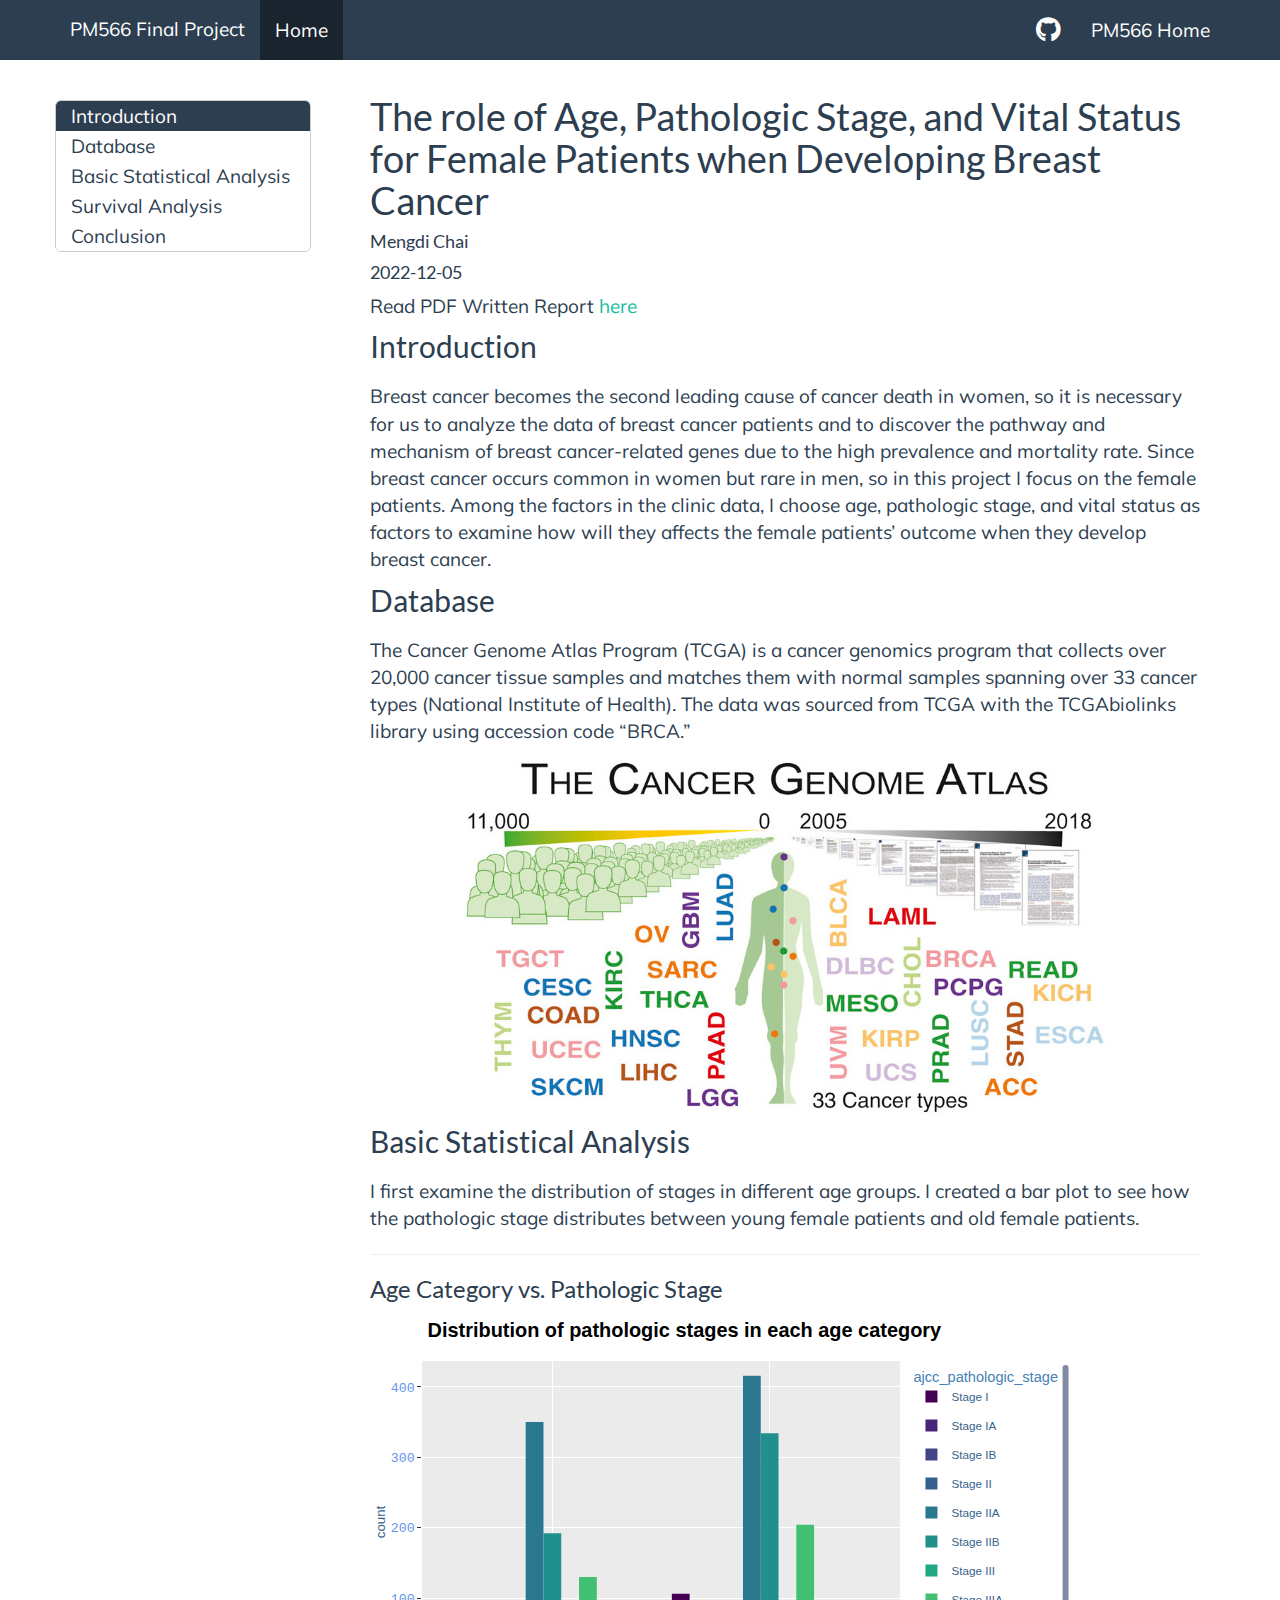
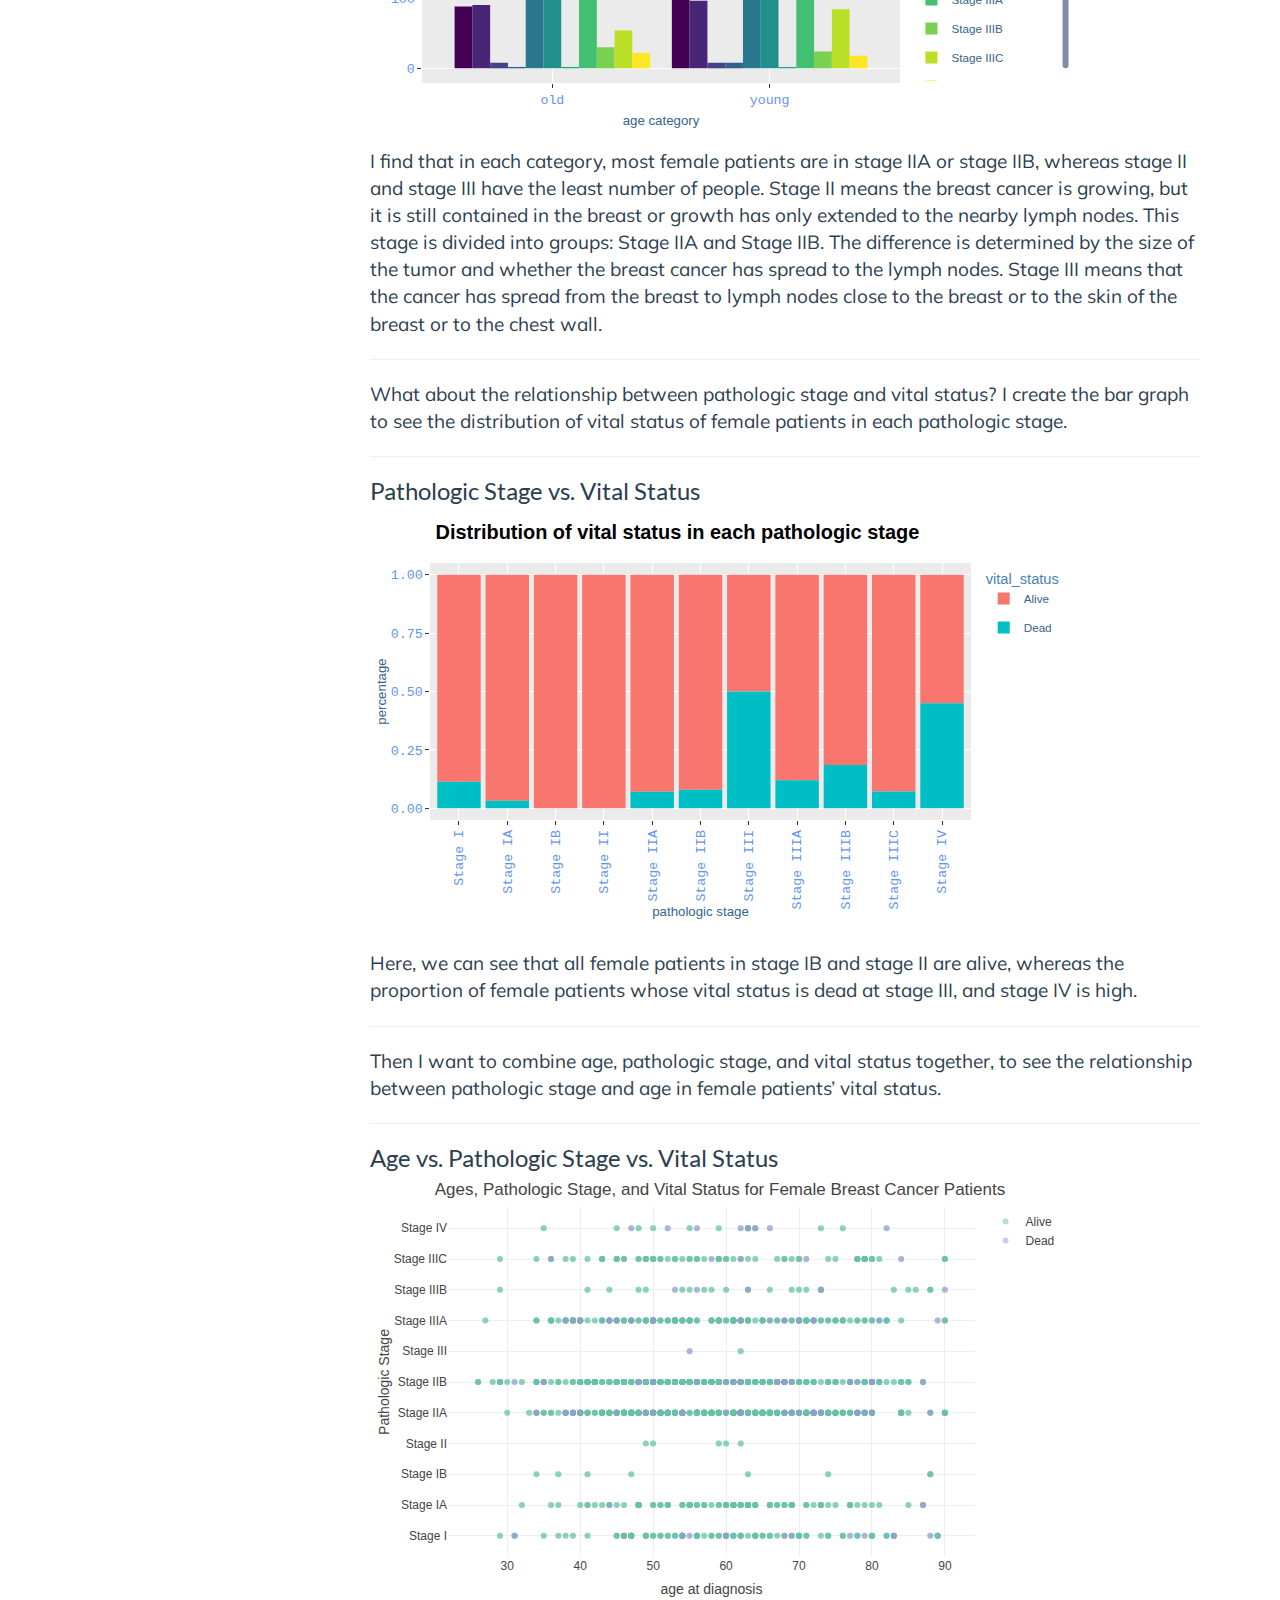
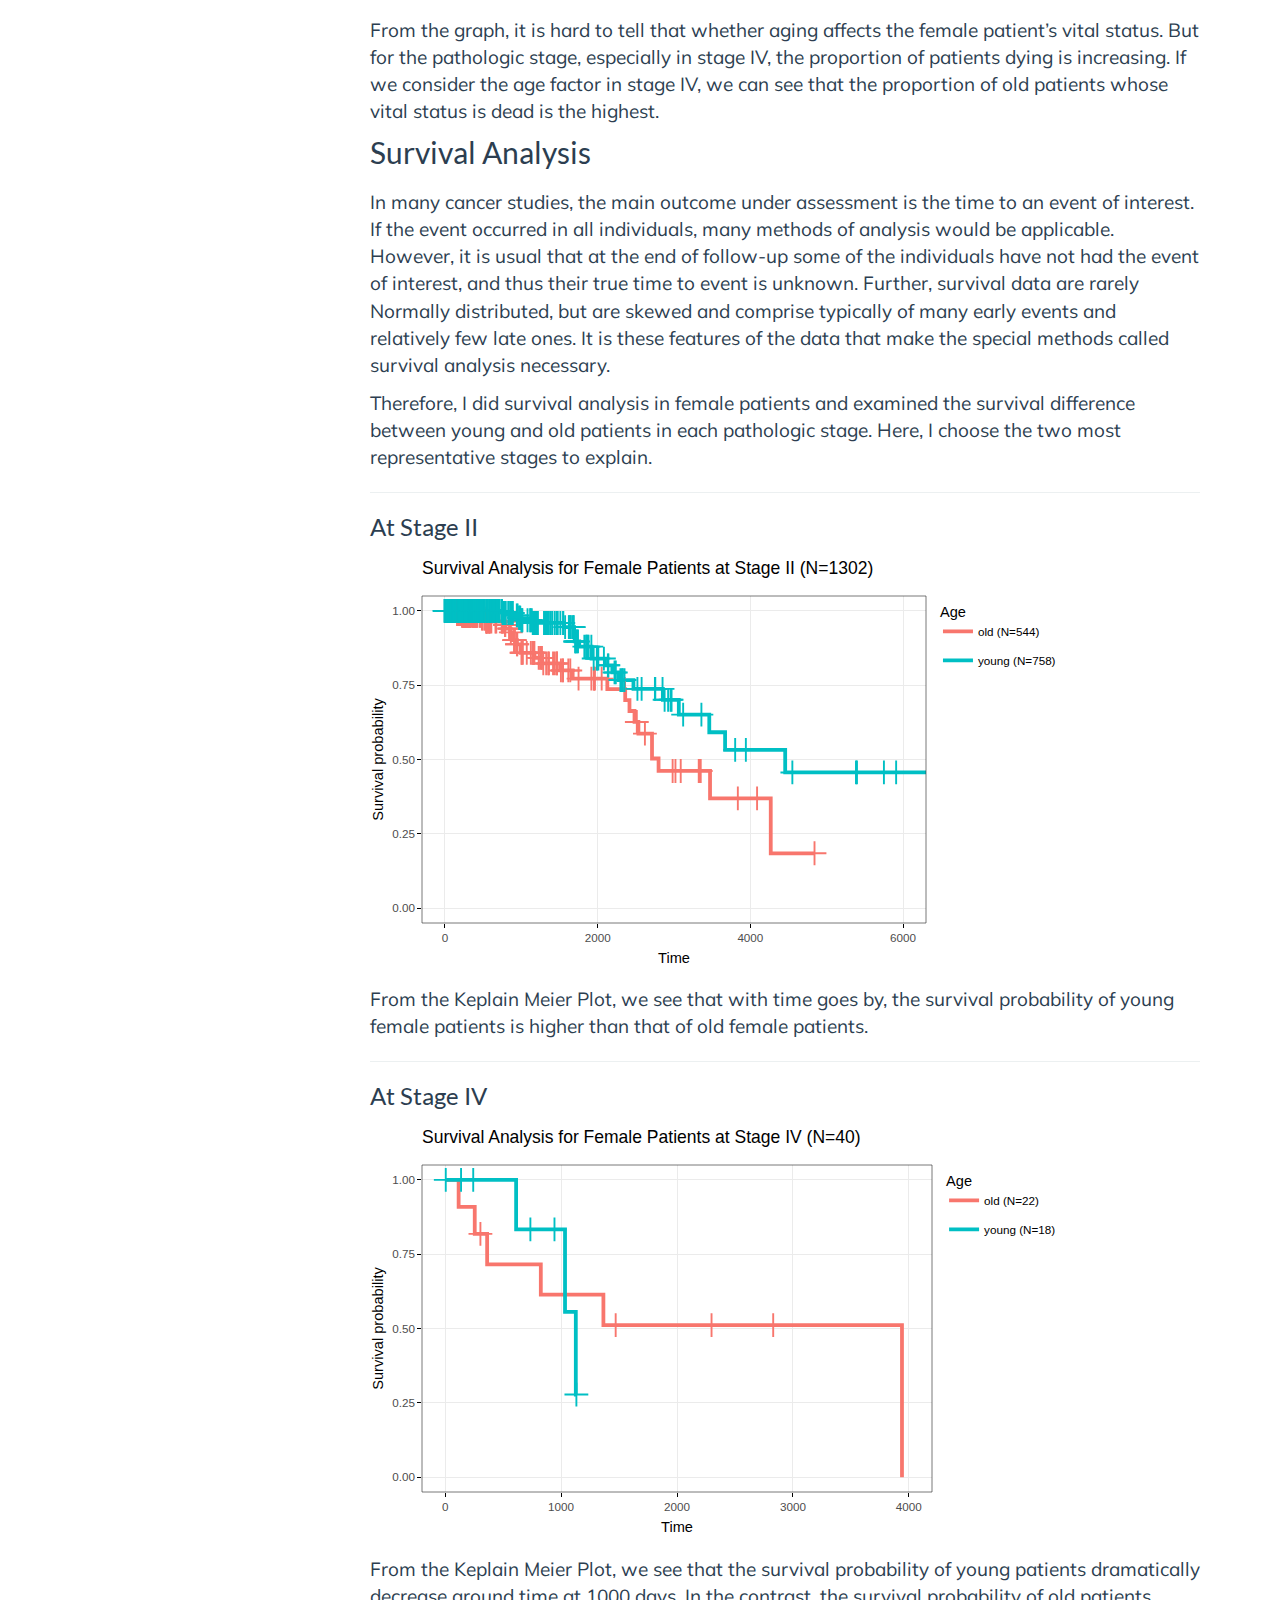
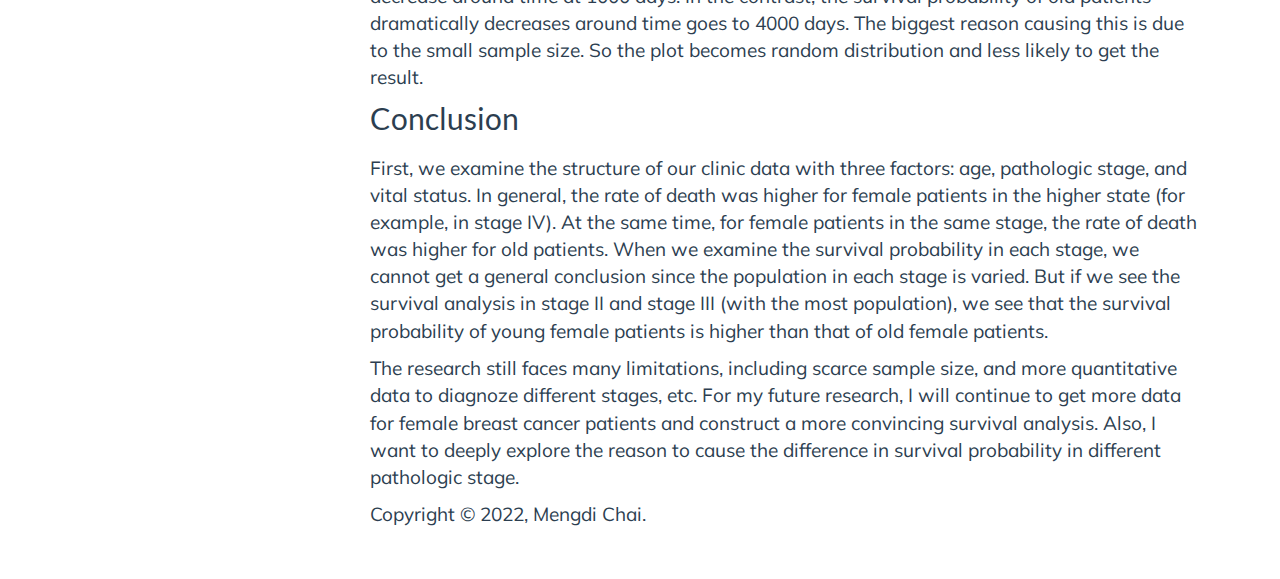
==== commit 1907d386: "update report" ====
--- a/index.html
+++ b/index.html
@@ -358,6 +358,7 @@
 }
 </style>
 <p>
+Read PDF Written Report <a href="report/written_report.pdf">here</a>
 </p>
 <p>
 </p>
@@ -382,8 +383,8 @@
 <hr>
 <div id="age-category-vs.-pathologic-stage" class="section level3">
 <h3>Age Category vs. Pathologic Stage</h3>
-<div id="htmlwidget-0daa674aedde6c1acf64" style="width:700px;height:415.296px;" class="plotly html-widget"></div>
-<script type="application/json" data-for="htmlwidget-0daa674aedde6c1acf64">{"x":{"data":[{"orientation":"v","width":[0.0818181818181818,0.081818181818182],"base":[0,0],"x":[0.590909090909091,1.59090909090909],"y":[88,106],"text":["age_category: old<br />count:  88<br />ajcc_pathologic_stage: Stage I","age_category: young<br />count: 106<br />ajcc_pathologic_stage: Stage I"],"type":"bar","textposition":"none","marker":{"autocolorscale":false,"color":"rgba(68,1,84,1)","line":{"width":1.88976377952756,"color":"transparent"}},"name":"Stage I","legendgroup":"Stage I","showlegend":true,"xaxis":"x","yaxis":"y","hoverinfo":"text","frame":null},{"orientation":"v","width":[0.0818181818181818,0.081818181818182],"base":[0,0],"x":[0.672727272727273,1.67272727272727],"y":[90,96],"text":["age_category: old<br />count:  90<br />ajcc_pathologic_stage: Stage IA","age_category: young<br />count:  96<br />ajcc_pathologic_stage: Stage IA"],"type":"bar","textposition":"none","marker":{"autocolorscale":false,"color":"rgba(72,37,118,1)","line":{"width":1.88976377952756,"color":"transparent"}},"name":"Stage IA","legendgroup":"Stage IA","showlegend":true,"xaxis":"x","yaxis":"y","hoverinfo":"text","frame":null},{"orientation":"v","width":[0.0818181818181818,0.081818181818182],"base":[0,0],"x":[0.754545454545455,1.75454545454545],"y":[8,8],"text":["age_category: old<br />count:   8<br />ajcc_pathologic_stage: Stage IB","age_category: young<br />count:   8<br />ajcc_pathologic_stage: Stage IB"],"type":"bar","textposition":"none","marker":{"autocolorscale":false,"color":"rgba(65,68,135,1)","line":{"width":1.88976377952756,"color":"transparent"}},"name":"Stage IB","legendgroup":"Stage IB","showlegend":true,"xaxis":"x","yaxis":"y","hoverinfo":"text","frame":null},{"orientation":"v","width":[0.0818181818181818,0.081818181818182],"base":[0,0],"x":[0.836363636363636,1.83636363636364],"y":[2,8],"text":["age_category: old<br />count:   2<br />ajcc_pathologic_stage: Stage II","age_category: young<br />count:   8<br />ajcc_pathologic_stage: Stage II"],"type":"bar","textposition":"none","marker":{"autocolorscale":false,"color":"rgba(53,96,141,1)","line":{"width":1.88976377952756,"color":"transparent"}},"name":"Stage II","legendgroup":"Stage II","showlegend":true,"xaxis":"x","yaxis":"y","hoverinfo":"text","frame":null},{"orientation":"v","width":[0.0818181818181818,0.081818181818182],"base":[0,0],"x":[0.918181818181818,1.91818181818182],"y":[350,416],"text":["age_category: old<br />count: 350<br />ajcc_pathologic_stage: Stage IIA","age_category: young<br />count: 416<br />ajcc_pathologic_stage: Stage IIA"],"type":"bar","textposition":"none","marker":{"autocolorscale":false,"color":"rgba(42,120,142,1)","line":{"width":1.88976377952756,"color":"transparent"}},"name":"Stage IIA","legendgroup":"Stage IIA","showlegend":true,"xaxis":"x","yaxis":"y","hoverinfo":"text","frame":null},{"orientation":"v","width":[0.0818181818181819,0.081818181818182],"base":[0,0],"x":[1,2],"y":[192,334],"text":["age_category: old<br />count: 192<br />ajcc_pathologic_stage: Stage IIB","age_category: young<br />count: 334<br />ajcc_pathologic_stage: Stage IIB"],"type":"bar","textposition":"none","marker":{"autocolorscale":false,"color":"rgba(33,144,140,1)","line":{"width":1.88976377952756,"color":"transparent"}},"name":"Stage IIB","legendgroup":"Stage IIB","showlegend":true,"xaxis":"x","yaxis":"y","hoverinfo":"text","frame":null},{"orientation":"v","width":[0.081818181818182,0.081818181818182],"base":[0,0],"x":[1.08181818181818,2.08181818181818],"y":[2,2],"text":["age_category: old<br />count:   2<br />ajcc_pathologic_stage: Stage III","age_category: young<br />count:   2<br />ajcc_pathologic_stage: Stage III"],"type":"bar","textposition":"none","marker":{"autocolorscale":false,"color":"rgba(34,168,132,1)","line":{"width":1.88976377952756,"color":"transparent"}},"name":"Stage III","legendgroup":"Stage III","showlegend":true,"xaxis":"x","yaxis":"y","hoverinfo":"text","frame":null},{"orientation":"v","width":[0.081818181818182,0.081818181818182],"base":[0,0],"x":[1.16363636363636,2.16363636363636],"y":[130,204],"text":["age_category: old<br />count: 130<br />ajcc_pathologic_stage: Stage IIIA","age_category: young<br />count: 204<br />ajcc_pathologic_stage: Stage IIIA"],"type":"bar","textposition":"none","marker":{"autocolorscale":false,"color":"rgba(67,191,113,1)","line":{"width":1.88976377952756,"color":"transparent"}},"name":"Stage IIIA","legendgroup":"Stage IIIA","showlegend":true,"xaxis":"x","yaxis":"y","hoverinfo":"text","frame":null},{"orientation":"v","width":[0.081818181818182,0.081818181818182],"base":[0,0],"x":[1.24545454545455,2.24545454545455],"y":[30,24],"text":["age_category: old<br />count:  30<br />ajcc_pathologic_stage: Stage IIIB","age_category: young<br />count:  24<br />ajcc_pathologic_stage: Stage IIIB"],"type":"bar","textposition":"none","marker":{"autocolorscale":false,"color":"rgba(122,209,81,1)","line":{"width":1.88976377952756,"color":"transparent"}},"name":"Stage IIIB","legendgroup":"Stage IIIB","showlegend":true,"xaxis":"x","yaxis":"y","hoverinfo":"text","frame":null},{"orientation":"v","width":[0.081818181818182,0.081818181818182],"base":[0,0],"x":[1.32727272727273,2.32727272727273],"y":[54,84],"text":["age_category: old<br />count:  54<br />ajcc_pathologic_stage: Stage IIIC","age_category: young<br />count:  84<br />ajcc_pathologic_stage: Stage IIIC"],"type":"bar","textposition":"none","marker":{"autocolorscale":false,"color":"rgba(187,223,39,1)","line":{"width":1.88976377952756,"color":"transparent"}},"name":"Stage IIIC","legendgroup":"Stage IIIC","showlegend":true,"xaxis":"x","yaxis":"y","hoverinfo":"text","frame":null},{"orientation":"v","width":[0.081818181818182,0.081818181818182],"base":[0,0],"x":[1.40909090909091,2.40909090909091],"y":[22,18],"text":["age_category: old<br />count:  22<br />ajcc_pathologic_stage: Stage IV","age_category: young<br />count:  18<br />ajcc_pathologic_stage: Stage IV"],"type":"bar","textposition":"none","marker":{"autocolorscale":false,"color":"rgba(253,231,37,1)","line":{"width":1.88976377952756,"color":"transparent"}},"name":"Stage IV","legendgroup":"Stage IV","showlegend":true,"xaxis":"x","yaxis":"y","hoverinfo":"text","frame":null}],"layout":{"margin":{"t":47.7471832300932,"r":7.30593607305936,"b":42.0419113330405,"l":44.1677044416771},"plot_bgcolor":"rgba(235,235,235,1)","paper_bgcolor":"rgba(255,255,255,1)","font":{"color":"rgba(0,0,0,1)","family":"","size":14.6118721461187},"title":{"text":"<b> Distribution of pathologic stages in each age category <\/b>","font":{"color":"rgba(0,0,0,1)","family":"Helvetica","size":19.9252801992528},"x":0,"xref":"paper"},"xaxis":{"domain":[0,1],"automargin":true,"type":"linear","autorange":false,"range":[0.4,2.6],"tickmode":"array","ticktext":["old","young"],"tickvals":[1,2],"categoryorder":"array","categoryarray":["old","young"],"nticks":null,"ticks":"outside","tickcolor":"rgba(51,51,51,1)","ticklen":3.65296803652968,"tickwidth":0.66417600664176,"showticklabels":true,"tickfont":{"color":"rgba(100,149,237,1)","family":"Courier","size":13.2835201328352},"tickangle":-0,"showline":false,"linecolor":null,"linewidth":0,"showgrid":true,"gridcolor":"rgba(255,255,255,1)","gridwidth":0.66417600664176,"zeroline":false,"anchor":"y","title":{"text":"age category","font":{"color":"rgba(54,100,139,1)","family":"Helvetica","size":13.2835201328352}},"hoverformat":".2f"},"yaxis":{"domain":[0,1],"automargin":true,"type":"linear","autorange":false,"range":[-20.8,436.8],"tickmode":"array","ticktext":["0","100","200","300","400"],"tickvals":[0,100,200,300,400],"categoryorder":"array","categoryarray":["0","100","200","300","400"],"nticks":null,"ticks":"outside","tickcolor":"rgba(51,51,51,1)","ticklen":3.65296803652968,"tickwidth":0.66417600664176,"showticklabels":true,"tickfont":{"color":"rgba(100,149,237,1)","family":"Courier","size":13.2835201328352},"tickangle":-0,"showline":false,"linecolor":null,"linewidth":0,"showgrid":true,"gridcolor":"rgba(255,255,255,1)","gridwidth":0.66417600664176,"zeroline":false,"anchor":"x","title":{"text":"count","font":{"color":"rgba(54,100,139,1)","family":"Helvetica","size":13.2835201328352}},"hoverformat":".2f"},"shapes":[{"type":"rect","fillcolor":null,"line":{"color":null,"width":0,"linetype":[]},"yref":"paper","xref":"paper","x0":0,"x1":1,"y0":0,"y1":1}],"showlegend":true,"legend":{"bgcolor":"rgba(255,255,255,1)","bordercolor":"transparent","borderwidth":1.88976377952756,"font":{"color":"rgba(54,100,139,1)","family":"Helvetica","size":11.689497716895},"title":{"text":"ajcc_pathologic_stage","font":{"color":"rgba(70,130,180,1)","family":"Helvetica","size":14.6118721461187}}},"hovermode":"closest","barmode":"relative"},"config":{"doubleClick":"reset","modeBarButtonsToAdd":["hoverclosest","hovercompare"],"showSendToCloud":false},"source":"A","attrs":{"85496240cf32":{"x":{},"y":{},"fill":{},"type":"bar"}},"cur_data":"85496240cf32","visdat":{"85496240cf32":["function (y) ","x"]},"highlight":{"on":"plotly_click","persistent":false,"dynamic":false,"selectize":false,"opacityDim":0.2,"selected":{"opacity":1},"debounce":0},"shinyEvents":["plotly_hover","plotly_click","plotly_selected","plotly_relayout","plotly_brushed","plotly_brushing","plotly_clickannotation","plotly_doubleclick","plotly_deselect","plotly_afterplot","plotly_sunburstclick"],"base_url":"https://plot.ly"},"evals":[],"jsHooks":[]}</script>
+<div id="htmlwidget-4db9a245e1cd21c6c01c" style="width:700px;height:415.296px;" class="plotly html-widget"></div>
+<script type="application/json" data-for="htmlwidget-4db9a245e1cd21c6c01c">{"x":{"data":[{"orientation":"v","width":[0.0818181818181818,0.081818181818182],"base":[0,0],"x":[0.590909090909091,1.59090909090909],"y":[88,106],"text":["age_category: old<br />count:  88<br />ajcc_pathologic_stage: Stage I","age_category: young<br />count: 106<br />ajcc_pathologic_stage: Stage I"],"type":"bar","textposition":"none","marker":{"autocolorscale":false,"color":"rgba(68,1,84,1)","line":{"width":1.88976377952756,"color":"transparent"}},"name":"Stage I","legendgroup":"Stage I","showlegend":true,"xaxis":"x","yaxis":"y","hoverinfo":"text","frame":null},{"orientation":"v","width":[0.0818181818181818,0.081818181818182],"base":[0,0],"x":[0.672727272727273,1.67272727272727],"y":[90,96],"text":["age_category: old<br />count:  90<br />ajcc_pathologic_stage: Stage IA","age_category: young<br />count:  96<br />ajcc_pathologic_stage: Stage IA"],"type":"bar","textposition":"none","marker":{"autocolorscale":false,"color":"rgba(72,37,118,1)","line":{"width":1.88976377952756,"color":"transparent"}},"name":"Stage IA","legendgroup":"Stage IA","showlegend":true,"xaxis":"x","yaxis":"y","hoverinfo":"text","frame":null},{"orientation":"v","width":[0.0818181818181818,0.081818181818182],"base":[0,0],"x":[0.754545454545455,1.75454545454545],"y":[8,8],"text":["age_category: old<br />count:   8<br />ajcc_pathologic_stage: Stage IB","age_category: young<br />count:   8<br />ajcc_pathologic_stage: Stage IB"],"type":"bar","textposition":"none","marker":{"autocolorscale":false,"color":"rgba(65,68,135,1)","line":{"width":1.88976377952756,"color":"transparent"}},"name":"Stage IB","legendgroup":"Stage IB","showlegend":true,"xaxis":"x","yaxis":"y","hoverinfo":"text","frame":null},{"orientation":"v","width":[0.0818181818181818,0.081818181818182],"base":[0,0],"x":[0.836363636363636,1.83636363636364],"y":[2,8],"text":["age_category: old<br />count:   2<br />ajcc_pathologic_stage: Stage II","age_category: young<br />count:   8<br />ajcc_pathologic_stage: Stage II"],"type":"bar","textposition":"none","marker":{"autocolorscale":false,"color":"rgba(53,96,141,1)","line":{"width":1.88976377952756,"color":"transparent"}},"name":"Stage II","legendgroup":"Stage II","showlegend":true,"xaxis":"x","yaxis":"y","hoverinfo":"text","frame":null},{"orientation":"v","width":[0.0818181818181818,0.081818181818182],"base":[0,0],"x":[0.918181818181818,1.91818181818182],"y":[350,416],"text":["age_category: old<br />count: 350<br />ajcc_pathologic_stage: Stage IIA","age_category: young<br />count: 416<br />ajcc_pathologic_stage: Stage IIA"],"type":"bar","textposition":"none","marker":{"autocolorscale":false,"color":"rgba(42,120,142,1)","line":{"width":1.88976377952756,"color":"transparent"}},"name":"Stage IIA","legendgroup":"Stage IIA","showlegend":true,"xaxis":"x","yaxis":"y","hoverinfo":"text","frame":null},{"orientation":"v","width":[0.0818181818181819,0.081818181818182],"base":[0,0],"x":[1,2],"y":[192,334],"text":["age_category: old<br />count: 192<br />ajcc_pathologic_stage: Stage IIB","age_category: young<br />count: 334<br />ajcc_pathologic_stage: Stage IIB"],"type":"bar","textposition":"none","marker":{"autocolorscale":false,"color":"rgba(33,144,140,1)","line":{"width":1.88976377952756,"color":"transparent"}},"name":"Stage IIB","legendgroup":"Stage IIB","showlegend":true,"xaxis":"x","yaxis":"y","hoverinfo":"text","frame":null},{"orientation":"v","width":[0.081818181818182,0.081818181818182],"base":[0,0],"x":[1.08181818181818,2.08181818181818],"y":[2,2],"text":["age_category: old<br />count:   2<br />ajcc_pathologic_stage: Stage III","age_category: young<br />count:   2<br />ajcc_pathologic_stage: Stage III"],"type":"bar","textposition":"none","marker":{"autocolorscale":false,"color":"rgba(34,168,132,1)","line":{"width":1.88976377952756,"color":"transparent"}},"name":"Stage III","legendgroup":"Stage III","showlegend":true,"xaxis":"x","yaxis":"y","hoverinfo":"text","frame":null},{"orientation":"v","width":[0.081818181818182,0.081818181818182],"base":[0,0],"x":[1.16363636363636,2.16363636363636],"y":[130,204],"text":["age_category: old<br />count: 130<br />ajcc_pathologic_stage: Stage IIIA","age_category: young<br />count: 204<br />ajcc_pathologic_stage: Stage IIIA"],"type":"bar","textposition":"none","marker":{"autocolorscale":false,"color":"rgba(67,191,113,1)","line":{"width":1.88976377952756,"color":"transparent"}},"name":"Stage IIIA","legendgroup":"Stage IIIA","showlegend":true,"xaxis":"x","yaxis":"y","hoverinfo":"text","frame":null},{"orientation":"v","width":[0.081818181818182,0.081818181818182],"base":[0,0],"x":[1.24545454545455,2.24545454545455],"y":[30,24],"text":["age_category: old<br />count:  30<br />ajcc_pathologic_stage: Stage IIIB","age_category: young<br />count:  24<br />ajcc_pathologic_stage: Stage IIIB"],"type":"bar","textposition":"none","marker":{"autocolorscale":false,"color":"rgba(122,209,81,1)","line":{"width":1.88976377952756,"color":"transparent"}},"name":"Stage IIIB","legendgroup":"Stage IIIB","showlegend":true,"xaxis":"x","yaxis":"y","hoverinfo":"text","frame":null},{"orientation":"v","width":[0.081818181818182,0.081818181818182],"base":[0,0],"x":[1.32727272727273,2.32727272727273],"y":[54,84],"text":["age_category: old<br />count:  54<br />ajcc_pathologic_stage: Stage IIIC","age_category: young<br />count:  84<br />ajcc_pathologic_stage: Stage IIIC"],"type":"bar","textposition":"none","marker":{"autocolorscale":false,"color":"rgba(187,223,39,1)","line":{"width":1.88976377952756,"color":"transparent"}},"name":"Stage IIIC","legendgroup":"Stage IIIC","showlegend":true,"xaxis":"x","yaxis":"y","hoverinfo":"text","frame":null},{"orientation":"v","width":[0.081818181818182,0.081818181818182],"base":[0,0],"x":[1.40909090909091,2.40909090909091],"y":[22,18],"text":["age_category: old<br />count:  22<br />ajcc_pathologic_stage: Stage IV","age_category: young<br />count:  18<br />ajcc_pathologic_stage: Stage IV"],"type":"bar","textposition":"none","marker":{"autocolorscale":false,"color":"rgba(253,231,37,1)","line":{"width":1.88976377952756,"color":"transparent"}},"name":"Stage IV","legendgroup":"Stage IV","showlegend":true,"xaxis":"x","yaxis":"y","hoverinfo":"text","frame":null}],"layout":{"margin":{"t":47.7471832300932,"r":7.30593607305936,"b":42.0419113330405,"l":44.1677044416771},"plot_bgcolor":"rgba(235,235,235,1)","paper_bgcolor":"rgba(255,255,255,1)","font":{"color":"rgba(0,0,0,1)","family":"","size":14.6118721461187},"title":{"text":"<b> Distribution of pathologic stages in each age category <\/b>","font":{"color":"rgba(0,0,0,1)","family":"Helvetica","size":19.9252801992528},"x":0,"xref":"paper"},"xaxis":{"domain":[0,1],"automargin":true,"type":"linear","autorange":false,"range":[0.4,2.6],"tickmode":"array","ticktext":["old","young"],"tickvals":[1,2],"categoryorder":"array","categoryarray":["old","young"],"nticks":null,"ticks":"outside","tickcolor":"rgba(51,51,51,1)","ticklen":3.65296803652968,"tickwidth":0.66417600664176,"showticklabels":true,"tickfont":{"color":"rgba(100,149,237,1)","family":"Courier","size":13.2835201328352},"tickangle":-0,"showline":false,"linecolor":null,"linewidth":0,"showgrid":true,"gridcolor":"rgba(255,255,255,1)","gridwidth":0.66417600664176,"zeroline":false,"anchor":"y","title":{"text":"age category","font":{"color":"rgba(54,100,139,1)","family":"Helvetica","size":13.2835201328352}},"hoverformat":".2f"},"yaxis":{"domain":[0,1],"automargin":true,"type":"linear","autorange":false,"range":[-20.8,436.8],"tickmode":"array","ticktext":["0","100","200","300","400"],"tickvals":[0,100,200,300,400],"categoryorder":"array","categoryarray":["0","100","200","300","400"],"nticks":null,"ticks":"outside","tickcolor":"rgba(51,51,51,1)","ticklen":3.65296803652968,"tickwidth":0.66417600664176,"showticklabels":true,"tickfont":{"color":"rgba(100,149,237,1)","family":"Courier","size":13.2835201328352},"tickangle":-0,"showline":false,"linecolor":null,"linewidth":0,"showgrid":true,"gridcolor":"rgba(255,255,255,1)","gridwidth":0.66417600664176,"zeroline":false,"anchor":"x","title":{"text":"count","font":{"color":"rgba(54,100,139,1)","family":"Helvetica","size":13.2835201328352}},"hoverformat":".2f"},"shapes":[{"type":"rect","fillcolor":null,"line":{"color":null,"width":0,"linetype":[]},"yref":"paper","xref":"paper","x0":0,"x1":1,"y0":0,"y1":1}],"showlegend":true,"legend":{"bgcolor":"rgba(255,255,255,1)","bordercolor":"transparent","borderwidth":1.88976377952756,"font":{"color":"rgba(54,100,139,1)","family":"Helvetica","size":11.689497716895},"title":{"text":"ajcc_pathologic_stage","font":{"color":"rgba(70,130,180,1)","family":"Helvetica","size":14.6118721461187}}},"hovermode":"closest","barmode":"relative"},"config":{"doubleClick":"reset","modeBarButtonsToAdd":["hoverclosest","hovercompare"],"showSendToCloud":false},"source":"A","attrs":{"90157d45ffa4":{"x":{},"y":{},"fill":{},"type":"bar"}},"cur_data":"90157d45ffa4","visdat":{"90157d45ffa4":["function (y) ","x"]},"highlight":{"on":"plotly_click","persistent":false,"dynamic":false,"selectize":false,"opacityDim":0.2,"selected":{"opacity":1},"debounce":0},"shinyEvents":["plotly_hover","plotly_click","plotly_selected","plotly_relayout","plotly_brushed","plotly_brushing","plotly_clickannotation","plotly_doubleclick","plotly_deselect","plotly_afterplot","plotly_sunburstclick"],"base_url":"https://plot.ly"},"evals":[],"jsHooks":[]}</script>
 <p>
 I find that in each category, most female patients are in stage IIA or stage IIB, whereas stage II and stage III have the least number of people. Stage II means the breast cancer is growing, but it is still contained in the breast or growth has only extended to the nearby lymph nodes. This stage is divided into groups: Stage IIA and Stage IIB. The difference is determined by the size of the tumor and whether the breast cancer has spread to the lymph nodes. Stage III means that the cancer has spread from the breast to lymph nodes close to the breast or to the skin of the breast or to the chest wall.
 </p>
@@ -395,8 +396,8 @@
 </div>
 <div id="pathologic-stage-vs.-vital-status" class="section level3">
 <h3>Pathologic Stage vs. Vital Status</h3>
-<div id="htmlwidget-9c835b640157ac15d781" style="width:700px;height:415.296px;" class="plotly html-widget"></div>
-<script type="application/json" data-for="htmlwidget-9c835b640157ac15d781">{"x":{"data":[{"orientation":"v","width":[0.9,0.9,0.9,0.9,0.9,0.9,0.9,0.899999999999999,0.899999999999999,0.899999999999999,0.899999999999999],"base":[0.11340206185567,0.032258064516129,0,0,0.0704960835509138,0.0798479087452472,0.5,0.119760479041916,0.185185185185185,0.072463768115942,0.45],"x":[1,2,3,4,5,6,7,8,9,10,11],"y":[0.88659793814433,0.967741935483871,1,1,0.929503916449086,0.920152091254753,0.5,0.880239520958084,0.814814814814815,0.927536231884058,0.55],"text":["ajcc_pathologic_stage: Stage I<br />count: 0.88659794<br />vital_status: Alive","ajcc_pathologic_stage: Stage IA<br />count: 0.96774194<br />vital_status: Alive","ajcc_pathologic_stage: Stage IB<br />count: 1.00000000<br />vital_status: Alive","ajcc_pathologic_stage: Stage II<br />count: 1.00000000<br />vital_status: Alive","ajcc_pathologic_stage: Stage IIA<br />count: 0.92950392<br />vital_status: Alive","ajcc_pathologic_stage: Stage IIB<br />count: 0.92015209<br />vital_status: Alive","ajcc_pathologic_stage: Stage III<br />count: 0.50000000<br />vital_status: Alive","ajcc_pathologic_stage: Stage IIIA<br />count: 0.88023952<br />vital_status: Alive","ajcc_pathologic_stage: Stage IIIB<br />count: 0.81481481<br />vital_status: Alive","ajcc_pathologic_stage: Stage IIIC<br />count: 0.92753623<br />vital_status: Alive","ajcc_pathologic_stage: Stage IV<br />count: 0.55000000<br />vital_status: Alive"],"type":"bar","textposition":"none","marker":{"autocolorscale":false,"color":"rgba(248,118,109,1)","line":{"width":1.88976377952756,"color":"transparent"}},"name":"Alive","legendgroup":"Alive","showlegend":true,"xaxis":"x","yaxis":"y","hoverinfo":"text","frame":null},{"orientation":"v","width":[0.9,0.9,0.9,0.9,0.9,0.899999999999999,0.899999999999999,0.899999999999999,0.899999999999999],"base":[0,0,0,0,0,0,0,0,0],"x":[1,2,5,6,7,8,9,10,11],"y":[0.11340206185567,0.032258064516129,0.0704960835509138,0.0798479087452472,0.5,0.119760479041916,0.185185185185185,0.072463768115942,0.45],"text":["ajcc_pathologic_stage: Stage I<br />count: 0.11340206<br />vital_status: Dead","ajcc_pathologic_stage: Stage IA<br />count: 0.03225806<br />vital_status: Dead","ajcc_pathologic_stage: Stage IIA<br />count: 0.07049608<br />vital_status: Dead","ajcc_pathologic_stage: Stage IIB<br />count: 0.07984791<br />vital_status: Dead","ajcc_pathologic_stage: Stage III<br />count: 0.50000000<br />vital_status: Dead","ajcc_pathologic_stage: Stage IIIA<br />count: 0.11976048<br />vital_status: Dead","ajcc_pathologic_stage: Stage IIIB<br />count: 0.18518519<br />vital_status: Dead","ajcc_pathologic_stage: Stage IIIC<br />count: 0.07246377<br />vital_status: Dead","ajcc_pathologic_stage: Stage IV<br />count: 0.45000000<br />vital_status: Dead"],"type":"bar","textposition":"none","marker":{"autocolorscale":false,"color":"rgba(0,191,196,1)","line":{"width":1.88976377952756,"color":"transparent"}},"name":"Dead","legendgroup":"Dead","showlegend":true,"xaxis":"x","yaxis":"y","hoverinfo":"text","frame":null}],"layout":{"margin":{"t":47.7471832300932,"r":7.30593607305936,"b":95.1759918643813,"l":50.8094645080947},"plot_bgcolor":"rgba(235,235,235,1)","paper_bgcolor":"rgba(255,255,255,1)","font":{"color":"rgba(0,0,0,1)","family":"","size":14.6118721461187},"title":{"text":"<b> Distribution of vital status in each pathologic stage <\/b>","font":{"color":"rgba(0,0,0,1)","family":"Helvetica","size":19.9252801992528},"x":0,"xref":"paper"},"xaxis":{"domain":[0,1],"automargin":true,"type":"linear","autorange":false,"range":[0.4,11.6],"tickmode":"array","ticktext":["Stage I","Stage IA","Stage IB","Stage II","Stage IIA","Stage IIB","Stage III","Stage IIIA","Stage IIIB","Stage IIIC","Stage IV"],"tickvals":[1,2,3,4,5,6,7,8,9,10,11],"categoryorder":"array","categoryarray":["Stage I","Stage IA","Stage IB","Stage II","Stage IIA","Stage IIB","Stage III","Stage IIIA","Stage IIIB","Stage IIIC","Stage IV"],"nticks":null,"ticks":"outside","tickcolor":"rgba(51,51,51,1)","ticklen":3.65296803652968,"tickwidth":0.66417600664176,"showticklabels":true,"tickfont":{"color":"rgba(100,149,237,1)","family":"Courier","size":13.2835201328352},"tickangle":-90,"showline":false,"linecolor":null,"linewidth":0,"showgrid":true,"gridcolor":"rgba(255,255,255,1)","gridwidth":0.66417600664176,"zeroline":false,"anchor":"y","title":{"text":"pathologic stage","font":{"color":"rgba(54,100,139,1)","family":"Helvetica","size":13.2835201328352}},"hoverformat":".2f"},"yaxis":{"domain":[0,1],"automargin":true,"type":"linear","autorange":false,"range":[-0.05,1.05],"tickmode":"array","ticktext":["0.00","0.25","0.50","0.75","1.00"],"tickvals":[0,0.25,0.5,0.75,1],"categoryorder":"array","categoryarray":["0.00","0.25","0.50","0.75","1.00"],"nticks":null,"ticks":"outside","tickcolor":"rgba(51,51,51,1)","ticklen":3.65296803652968,"tickwidth":0.66417600664176,"showticklabels":true,"tickfont":{"color":"rgba(100,149,237,1)","family":"Courier","size":13.2835201328352},"tickangle":-0,"showline":false,"linecolor":null,"linewidth":0,"showgrid":true,"gridcolor":"rgba(255,255,255,1)","gridwidth":0.66417600664176,"zeroline":false,"anchor":"x","title":{"text":"percentage","font":{"color":"rgba(54,100,139,1)","family":"Helvetica","size":13.2835201328352}},"hoverformat":".2f"},"shapes":[{"type":"rect","fillcolor":null,"line":{"color":null,"width":0,"linetype":[]},"yref":"paper","xref":"paper","x0":0,"x1":1,"y0":0,"y1":1}],"showlegend":true,"legend":{"bgcolor":"rgba(255,255,255,1)","bordercolor":"transparent","borderwidth":1.88976377952756,"font":{"color":"rgba(54,100,139,1)","family":"Helvetica","size":11.689497716895},"title":{"text":"vital_status","font":{"color":"rgba(70,130,180,1)","family":"Helvetica","size":14.6118721461187}}},"hovermode":"closest","barmode":"relative"},"config":{"doubleClick":"reset","modeBarButtonsToAdd":["hoverclosest","hovercompare"],"showSendToCloud":false},"source":"A","attrs":{"854927c2ad12":{"x":{},"y":{},"fill":{},"type":"bar"}},"cur_data":"854927c2ad12","visdat":{"854927c2ad12":["function (y) ","x"]},"highlight":{"on":"plotly_click","persistent":false,"dynamic":false,"selectize":false,"opacityDim":0.2,"selected":{"opacity":1},"debounce":0},"shinyEvents":["plotly_hover","plotly_click","plotly_selected","plotly_relayout","plotly_brushed","plotly_brushing","plotly_clickannotation","plotly_doubleclick","plotly_deselect","plotly_afterplot","plotly_sunburstclick"],"base_url":"https://plot.ly"},"evals":[],"jsHooks":[]}</script>
+<div id="htmlwidget-bcbbf7a3fa054036315d" style="width:700px;height:415.296px;" class="plotly html-widget"></div>
+<script type="application/json" data-for="htmlwidget-bcbbf7a3fa054036315d">{"x":{"data":[{"orientation":"v","width":[0.9,0.9,0.9,0.9,0.9,0.9,0.9,0.899999999999999,0.899999999999999,0.899999999999999,0.899999999999999],"base":[0.11340206185567,0.032258064516129,0,0,0.0704960835509138,0.0798479087452472,0.5,0.119760479041916,0.185185185185185,0.072463768115942,0.45],"x":[1,2,3,4,5,6,7,8,9,10,11],"y":[0.88659793814433,0.967741935483871,1,1,0.929503916449086,0.920152091254753,0.5,0.880239520958084,0.814814814814815,0.927536231884058,0.55],"text":["ajcc_pathologic_stage: Stage I<br />count: 0.88659794<br />vital_status: Alive","ajcc_pathologic_stage: Stage IA<br />count: 0.96774194<br />vital_status: Alive","ajcc_pathologic_stage: Stage IB<br />count: 1.00000000<br />vital_status: Alive","ajcc_pathologic_stage: Stage II<br />count: 1.00000000<br />vital_status: Alive","ajcc_pathologic_stage: Stage IIA<br />count: 0.92950392<br />vital_status: Alive","ajcc_pathologic_stage: Stage IIB<br />count: 0.92015209<br />vital_status: Alive","ajcc_pathologic_stage: Stage III<br />count: 0.50000000<br />vital_status: Alive","ajcc_pathologic_stage: Stage IIIA<br />count: 0.88023952<br />vital_status: Alive","ajcc_pathologic_stage: Stage IIIB<br />count: 0.81481481<br />vital_status: Alive","ajcc_pathologic_stage: Stage IIIC<br />count: 0.92753623<br />vital_status: Alive","ajcc_pathologic_stage: Stage IV<br />count: 0.55000000<br />vital_status: Alive"],"type":"bar","textposition":"none","marker":{"autocolorscale":false,"color":"rgba(248,118,109,1)","line":{"width":1.88976377952756,"color":"transparent"}},"name":"Alive","legendgroup":"Alive","showlegend":true,"xaxis":"x","yaxis":"y","hoverinfo":"text","frame":null},{"orientation":"v","width":[0.9,0.9,0.9,0.9,0.9,0.899999999999999,0.899999999999999,0.899999999999999,0.899999999999999],"base":[0,0,0,0,0,0,0,0,0],"x":[1,2,5,6,7,8,9,10,11],"y":[0.11340206185567,0.032258064516129,0.0704960835509138,0.0798479087452472,0.5,0.119760479041916,0.185185185185185,0.072463768115942,0.45],"text":["ajcc_pathologic_stage: Stage I<br />count: 0.11340206<br />vital_status: Dead","ajcc_pathologic_stage: Stage IA<br />count: 0.03225806<br />vital_status: Dead","ajcc_pathologic_stage: Stage IIA<br />count: 0.07049608<br />vital_status: Dead","ajcc_pathologic_stage: Stage IIB<br />count: 0.07984791<br />vital_status: Dead","ajcc_pathologic_stage: Stage III<br />count: 0.50000000<br />vital_status: Dead","ajcc_pathologic_stage: Stage IIIA<br />count: 0.11976048<br />vital_status: Dead","ajcc_pathologic_stage: Stage IIIB<br />count: 0.18518519<br />vital_status: Dead","ajcc_pathologic_stage: Stage IIIC<br />count: 0.07246377<br />vital_status: Dead","ajcc_pathologic_stage: Stage IV<br />count: 0.45000000<br />vital_status: Dead"],"type":"bar","textposition":"none","marker":{"autocolorscale":false,"color":"rgba(0,191,196,1)","line":{"width":1.88976377952756,"color":"transparent"}},"name":"Dead","legendgroup":"Dead","showlegend":true,"xaxis":"x","yaxis":"y","hoverinfo":"text","frame":null}],"layout":{"margin":{"t":47.7471832300932,"r":7.30593607305936,"b":95.1759918643813,"l":50.8094645080947},"plot_bgcolor":"rgba(235,235,235,1)","paper_bgcolor":"rgba(255,255,255,1)","font":{"color":"rgba(0,0,0,1)","family":"","size":14.6118721461187},"title":{"text":"<b> Distribution of vital status in each pathologic stage <\/b>","font":{"color":"rgba(0,0,0,1)","family":"Helvetica","size":19.9252801992528},"x":0,"xref":"paper"},"xaxis":{"domain":[0,1],"automargin":true,"type":"linear","autorange":false,"range":[0.4,11.6],"tickmode":"array","ticktext":["Stage I","Stage IA","Stage IB","Stage II","Stage IIA","Stage IIB","Stage III","Stage IIIA","Stage IIIB","Stage IIIC","Stage IV"],"tickvals":[1,2,3,4,5,6,7,8,9,10,11],"categoryorder":"array","categoryarray":["Stage I","Stage IA","Stage IB","Stage II","Stage IIA","Stage IIB","Stage III","Stage IIIA","Stage IIIB","Stage IIIC","Stage IV"],"nticks":null,"ticks":"outside","tickcolor":"rgba(51,51,51,1)","ticklen":3.65296803652968,"tickwidth":0.66417600664176,"showticklabels":true,"tickfont":{"color":"rgba(100,149,237,1)","family":"Courier","size":13.2835201328352},"tickangle":-90,"showline":false,"linecolor":null,"linewidth":0,"showgrid":true,"gridcolor":"rgba(255,255,255,1)","gridwidth":0.66417600664176,"zeroline":false,"anchor":"y","title":{"text":"pathologic stage","font":{"color":"rgba(54,100,139,1)","family":"Helvetica","size":13.2835201328352}},"hoverformat":".2f"},"yaxis":{"domain":[0,1],"automargin":true,"type":"linear","autorange":false,"range":[-0.05,1.05],"tickmode":"array","ticktext":["0.00","0.25","0.50","0.75","1.00"],"tickvals":[0,0.25,0.5,0.75,1],"categoryorder":"array","categoryarray":["0.00","0.25","0.50","0.75","1.00"],"nticks":null,"ticks":"outside","tickcolor":"rgba(51,51,51,1)","ticklen":3.65296803652968,"tickwidth":0.66417600664176,"showticklabels":true,"tickfont":{"color":"rgba(100,149,237,1)","family":"Courier","size":13.2835201328352},"tickangle":-0,"showline":false,"linecolor":null,"linewidth":0,"showgrid":true,"gridcolor":"rgba(255,255,255,1)","gridwidth":0.66417600664176,"zeroline":false,"anchor":"x","title":{"text":"percentage","font":{"color":"rgba(54,100,139,1)","family":"Helvetica","size":13.2835201328352}},"hoverformat":".2f"},"shapes":[{"type":"rect","fillcolor":null,"line":{"color":null,"width":0,"linetype":[]},"yref":"paper","xref":"paper","x0":0,"x1":1,"y0":0,"y1":1}],"showlegend":true,"legend":{"bgcolor":"rgba(255,255,255,1)","bordercolor":"transparent","borderwidth":1.88976377952756,"font":{"color":"rgba(54,100,139,1)","family":"Helvetica","size":11.689497716895},"title":{"text":"vital_status","font":{"color":"rgba(70,130,180,1)","family":"Helvetica","size":14.6118721461187}}},"hovermode":"closest","barmode":"relative"},"config":{"doubleClick":"reset","modeBarButtonsToAdd":["hoverclosest","hovercompare"],"showSendToCloud":false},"source":"A","attrs":{"901575e089a1":{"x":{},"y":{},"fill":{},"type":"bar"}},"cur_data":"901575e089a1","visdat":{"901575e089a1":["function (y) ","x"]},"highlight":{"on":"plotly_click","persistent":false,"dynamic":false,"selectize":false,"opacityDim":0.2,"selected":{"opacity":1},"debounce":0},"shinyEvents":["plotly_hover","plotly_click","plotly_selected","plotly_relayout","plotly_brushed","plotly_brushing","plotly_clickannotation","plotly_doubleclick","plotly_deselect","plotly_afterplot","plotly_sunburstclick"],"base_url":"https://plot.ly"},"evals":[],"jsHooks":[]}</script>
 <p>
 Here, we can see that all female patients in stage IB and stage II are alive, whereas the proportion of female patients whose vital status is dead at stage III, and stage IV is high.
 </p>
@@ -406,10 +407,10 @@
 </p>
 <hr>
 </div>
-<div id="age-category-vs.-pathologic-stage-vs.-vital-status" class="section level3">
-<h3>Age Category vs. Pathologic Stage vs. Vital Status</h3>
-<div id="htmlwidget-09e0a0219e440e1a8da5" style="width:700px;height:415.296px;" class="plotly html-widget"></div>
-<script type="application/json" data-for="htmlwidget-09e0a0219e440e1a8da5">{"x":{"visdat":{"85495bc1e35c":["function () ","plotlyVisDat"]},"cur_data":"85495bc1e35c","attrs":{"85495bc1e35c":{"x":{},"y":{},"mode":"markers","marker":{"sizemode":"diameter","opacity":0.5},"hoverinfo":"text","text":{},"color":{},"alpha_stroke":1,"sizes":[5,70],"spans":[1,20],"type":"scatter"}},"layout":{"margin":{"b":40,"l":60,"t":25,"r":10},"title":"Ages, Pathologic Stage, and Vital Status for Female Breast Cancer Patients","xaxis":{"domain":[0,1],"automargin":true,"title":"age at diagnosis"},"yaxis":{"domain":[0,1],"automargin":true,"title":"Pathologic Stage","type":"category","categoryorder":"array","categoryarray":["Stage I","Stage IA","Stage IB","Stage II","Stage IIA","Stage IIB","Stage III","Stage IIIA","Stage IIIB","Stage IIIC","Stage IV"]},"hovermode":"compare","showlegend":true},"source":"A","config":{"modeBarButtonsToAdd":["hoverclosest","hovercompare"],"showSendToCloud":false},"data":[{"x":[50,50,62,62,52,52,50,50,42,42,42,42,63,63,63,63,52,52,70,70,59,59,56,56,54,54,61,61,39,39,52,52,39,39,50,50,67,67,40,40,40,40,45,45,66,66,48,48,36,36,62,62,47,47,50,50,34,34,53,53,53,53,60,60,37,37,85,85,60,60,62,62,62,62,54,54,73,73,71,71,41,41,67,67,52,52,63,63,46,46,60,60,76,76,45,45,42,42,37,37,73,73,70,70,54,54,56,56,64,64,63,63,52,52,58,58,79,79,80,80,53,53,46,46,62,62,62,62,66,66,48,48,62,62,59,59,55,55,37,37,62,62,39,39,50,50,51,51,59,59,63,63,48,48,67,67,63,63,53,53,62,62,39,39,61,61,48,48,67,67,74,74,62,62,61,61,63,63,49,49,85,85,71,71,71,71,50,50,70,70,44,44,44,44,39,39,50,50,90,90,34,34,66,66,55,55,47,47,45,45,46,46,42,42,49,49,49,49,46,46,57,57,49,49,67,67,46,46,77,77,66,66,62,62,59,59,66,66,66,66,57,57,78,78,79,79,57,57,37,37,62,62,56,56,63,63,46,46,62,62,44,44,79,79,79,79,61,61,71,71,71,71,55,55,55,55,50,50,72,72,72,72,65,65,65,65,49,49,53,53,53,53,71,71,62,62,62,62,63,63,63,63,79,79,70,70,50,50,50,50,40,40,56,56,62,62,52,52,54,54,54,54,84,84,62,62,47,47,48,48,48,48,51,51,48,48,68,68,48,48,66,66,60,60,63,63,63,63,69,69,75,75,75,75,66,66,84,84,42,42,66,66,69,69,69,69,57,57,65,65,65,65,69,69,35,35,58,58,51,51,68,68,80,80,73,73,66,66,76,76,85,85,80,80,58,58,67,67,81,81,81,81,59,59,89,89,52,52,65,65,59,59,59,59,41,41,66,66,53,53,45,45,70,70,52,52,71,71,71,71,64,64,43,43,74,74,61,61,61,61,48,48,61,61,61,61,75,75,45,45,73,73,65,65,58,58,47,47,73,73,73,73,79,79,84,84,84,84,68,68,68,68,75,75,57,57,83,83,82,82,51,51,70,70,83,83,84,84,66,66,73,73,64,64,57,57,80,80,54,54,83,83,62,62,50,50,76,76,90,90,84,84,78,78,41,41,65,65,62,62,40,40,79,79,45,45,65,65,58,58,76,76,48,48,46,46,79,79,87,87,68,68,79,79,54,54,50,50,75,75,65,65,65,65,90,90,90,90,66,66,74,74,66,66,63,63,76,76,88,88,88,88,74,74,74,74,74,74,72,72,72,72,79,79,47,47,73,73,49,49,43,43,51,51,56,56,72,72,72,72,75,75,71,71,74,74,66,66,29,29,68,68,62,62,36,36,51,51,58,58,79,79,76,76,41,41,56,56,55,55,70,70,62,62,71,71,32,32,59,59,88,88,62,62,61,61,55,55,63,63,58,58,67,67,52,52,55,55,45,45,56,56,61,61,68,68,59,59,69,69,55,55,63,63,54,54,54,54,67,67,36,36,34,34,29,29,59,59,54,54,57,57,42,42,41,41,41,41,67,67,41,41,48,48,61,61,71,71,61,61,61,61,36,36,50,50,64,64,59,59,53,53,68,68,49,49,56,56,56,56,54,54,59,59,40,40,38,38,72,72,39,39,61,61,29,29,47,47,63,63,42,42,43,43,51,51,36,36,75,75,69,69,46,46,77,77,51,51,69,69,78,78,78,78,61,61,45,45,48,48,84,84,49,49,51,51,51,51,55,55,55,55,43,43,27,27,46,46,53,53,35,35,66,66,50,50,64,64,73,73,36,36,59,59,54,54,51,51,47,47,83,83,70,70,60,60,52,52,52,52,46,46,47,47,80,80,49,49,54,54,39,39,65,65,64,64,65,65,65,65,46,46,26,26,38,38,54,54,43,43,47,47,49,49,45,45,61,61,46,46,47,47,52,52,55,55,52,52,57,57,58,58,51,51,50,50,50,50,62,62,69,69,40,40,62,62,70,70,70,70,49,49,65,65,46,46,59,59,49,49,49,49,62,62,62,62,68,68,54,54,45,45,49,49,51,51,42,42,75,75,66,66,74,74,40,40,26,26,51,51,44,44,60,60,71,71,39,39,40,40,42,42,61,61,50,50,67,67,68,68,63,63,57,57,62,62,50,50,43,43,47,47,47,47,55,55,76,76,51,51,45,45,52,52,56,56,62,62,47,47,56,56,66,66,53,53,40,40,47,47,47,47,42,42,64,64,44,44,51,51,60,60,47,47,56,56,73,73,41,41,35,35,54,54,54,54,76,76,39,39,59,59,55,55,56,56,78,78,71,71,59,59,62,62,61,61,47,47,48,48,62,62,30,30,63,63,63,63,49,49,64,64,78,78,78,78,60,60,42,42,71,71,41,41,54,54,62,62,43,43,38,38,52,52,49,49,69,69,79,79,53,53,69,69,68,68,51,51,67,67,62,62,69,69,46,46,45,45,82,82,65,65,69,69,31,31,55,55,77,77,78,78,81,81,56,56,67,67,48,48,65,65,56,56,52,52,62,62,54,54,60,60,59,59,58,58,46,46,77,77,49,49,82,82,50,50,81,81,63,63,63,63,53,53,64,64,60,60,50,50,46,46,45,45,75,75,80,80,41,41,51,51,63,63,46,46,61,61,58,58,54,54,53,53,80,80,67,67,70,70,58,58,50,50,55,55,78,78,43,43,46,46,55,55,49,49,62,62,44,44,45,45,52,52,82,82,56,56,65,65,52,52,64,64,34,34,54,54,59,59,48,48,50,50,40,40,53,53,53,53,38,38,38,38,74,74,56,56,34,34,47,47,58,58,58,58,90,90,59,59,29,29,63,63,56,56,61,61,48,48,48,48,60,60,68,68,59,59,53,53,49,49,49,49,52,52,62,62,74,74,51,51,80,80,57,57,57,57,77,77,48,48,54,54,59,59,41,41,62,62,79,79,62,62,56,56,54,54,54,54,90,90,72,72,59,59,80,80,73,73,77,77,70,70,51,51,81,81,80,80,40,40,62,62,66,66,64,64,62,62,85,85,36,36,45,45,86,86,76,76,55,55,34,34,57,57,56,56,69,69,56,56,61,61,56,56,84,84,53,53,74,74,81,81,65,65,80,80,71,71,61,61,66,66,40,40,75,75,72,72,58,58,47,47,49,49,59,59,36,36,64,64,41,41,53,53,62,62,55,55,54,54,56,56,68,68,88,88,79,79,53,53,79,79,34,34,54,54,64,64,64,64,41,41,67,67,54,54,64,64,47,47,37,37,76,76,79,79,50,50,62,62,65,65,52,52,74,74,53,53,55,55,35,35,64,64,48,48,56,56,51,51,68,68,58,58,61,61,43,43,43,43,50,50,45,45,61,61,47,47,40,40,64,64,76,76,38,38,44,44,51,51,58,58,65,65,66,66,89,89,89,89,61,61,64,64,34,34,65,65,63,63,50,50,45,45,74,74,46,46,44,44,63,63,63,63,53,53,61,61,74,74,45,45,80,80,51,51,57,57,71,71,78,78,60,60,37,37,60,60,44,44,40,40,52,52,52,52,40,40,59,59,41,41,50,50,50,50,59,59,57,57,73,73,46,46,78,78,78,78,77,77,43,43,69,69,47,47,72,72,72,72,48,48,44,44,69,69,90,90,70,70,41,41,45,45,52,52,48,48,58,58,58,58,61,61,75,75,28,28,60,60,62,62,71,71,51,51,61,61,58,58,51,51,70,70,66,66,63,63,63,63,64,64,48,48,40,40,56,56,67,67,74,74,68,68,62,62,63,63,43,43,45,45,42,42,58,58,37,37,74,74,71,71,38,38,56,56,47,47,42,42,52,52,54,54,47,47,59,59,51,51,45,45,69,69,71,71,72,72,63,63,49,49,78,78,33,33,48,48,85,85,63,63,60,60,65,65,41,41,63,63,45,45,80,80,48,48,38,38,53,53,38,38,61,61,59,59,59,59,70,70,56,56,58,58,43,43,63,63,56,56,55,55,68,68,48,48,48,48,43,43,77,77,64,64,59,59,59,59,70,70,66,66,56,56,50,50,53,53,52,52,59,59,41,41,39,39,52,52,60,60,61,61,75,75,51,51,34,34,62,62,60,60,32,32,63,63,58,58,46,46,62,62,57,57,53,53,53,53,53,53,58,58,52,52,58,58,50,50,57,57,58,58,54,54,54,54,63,63,72,72,46,46,49,49,44,44,67,67,63,63,65,65,56,56,45,45,49,49,46,46,44,44,79,79,79,79,52,52,54,54,73,73,61,61,61,61,62,62,56,56,56,56,84,84,84,84,64,64,88,88,46,46,50,50,49,49,49,49,90,90,77,77,50,50,67,67,55,55,61,61,49,49,70,70,61,61,69,69,73,73,44,44,59,59,71,71,70,70,40,40,61,61,63,63,63,63,43,43,40,40,51,51,52,52,57,57,66,66,74,74,36,36,80,80,72,72,71,71,59,59,39,39,75,75,43,43,49,49,48,48,67,67,64,64,41,41,54,54,35,35,30,30,29,29,64,64,71,71,29,29,63,63,65,65,67,67,82,82,82,82,47,47,51,51,64,64,64,64,73,73,75,75,66,66,66,66,55,55,55,55,77,77,46,46,68,68,61,61,61,61,46,46],"y":["Stage IIB","Stage IIB","Stage IIB","Stage IIB","Stage IA","Stage IA","Stage IIIA","Stage IIIA","Stage IIA","Stage IIA","Stage IIA","Stage IIA","Stage IV","Stage IV","Stage IV","Stage IV","Stage IIA","Stage IIA","Stage I","Stage I","Stage IIA","Stage IIA","Stage I","Stage I","Stage IIA","Stage IIA","Stage IIB","Stage IIB","Stage IIA","Stage IIA","Stage IIB","Stage IIB","Stage IIIA","Stage IIIA","Stage IIA","Stage IIA","Stage IIB","Stage IIB","Stage IIA","Stage IIA","Stage IIA","Stage IIA","Stage IIB","Stage IIB","Stage IA","Stage IA","Stage IA","Stage IA","Stage IA","Stage IA","Stage IIA","Stage IIA","Stage IIA","Stage IIA","Stage IIB","Stage IIB","Stage IIA","Stage IIA","Stage IIB","Stage IIB","Stage IIB","Stage IIB","Stage IIIA","Stage IIIA","Stage IIIA","Stage IIIA","Stage IIB","Stage IIB","Stage IA","Stage IA","Stage IA","Stage IA","Stage IA","Stage IA","Stage IIB","Stage IIB","Stage IV","Stage IV","Stage IIA","Stage IIA","Stage IIB","Stage IIB","Stage IIB","Stage IIB","Stage IIA","Stage IIA","Stage IIB","Stage IIB","Stage IIA","Stage IIA","Stage IIA","Stage IIA","Stage IIA","Stage IIA","Stage IIA","Stage IIA","Stage IA","Stage IA","Stage IIB","Stage IIB","Stage IA","Stage IA","Stage IIA","Stage IIA","Stage IA","Stage IA","Stage I","Stage I","Stage IIA","Stage IIA","Stage IB","Stage IB","Stage IIA","Stage IIA","Stage IIIA","Stage IIIA","Stage IA","Stage IA","Stage IA","Stage IA","Stage IIIC","Stage IIIC","Stage IIB","Stage IIB","Stage IIB","Stage IIB","Stage IIA","Stage IIA","Stage IIA","Stage IIA","Stage IA","Stage IA","Stage IIIA","Stage IIIA","Stage IIB","Stage IIB","Stage IIIC","Stage IIIC","Stage IB","Stage IB","Stage IIA","Stage IIA","Stage IIA","Stage IIA","Stage IIB","Stage IIB","Stage IIA","Stage IIA","Stage IIB","Stage IIB","Stage IIB","Stage IIB","Stage IIB","Stage IIB","Stage I","Stage I","Stage IIIC","Stage IIIC","Stage IIIA","Stage IIIA","Stage I","Stage I","Stage IIIA","Stage IIIA","Stage IIA","Stage IIA","Stage IIIA","Stage IIIA","Stage IIA","Stage IIA","Stage IIB","Stage IIB","Stage IIIA","Stage IIIA","Stage IIIA","Stage IIIA","Stage IIA","Stage IIA","Stage IIB","Stage IIB","Stage IIB","Stage IIB","Stage IIIA","Stage IIIA","Stage IIIA","Stage IIIA","Stage IIIA","Stage IIIA","Stage I","Stage I","Stage IIA","Stage IIA","Stage IIA","Stage IIA","Stage IIB","Stage IIB","Stage IIB","Stage IIB","Stage IIIC","Stage IIIC","Stage IIIA","Stage IIIA","Stage IIA","Stage IIA","Stage IIB","Stage IIB","Stage IIIA","Stage IIIA","Stage IIB","Stage IIB","Stage IIA","Stage IIA","Stage IIB","Stage IIB","Stage IIA","Stage IIA","Stage IIB","Stage IIB","Stage I","Stage I","Stage IIB","Stage IIB","Stage IIIC","Stage IIIC","Stage IIA","Stage IIA","Stage IIIC","Stage IIIC","Stage IIA","Stage IIA","Stage IIA","Stage IIA","Stage IIIA","Stage IIIA","Stage IIB","Stage IIB","Stage I","Stage I","Stage I","Stage I","Stage IIA","Stage IIA","Stage IIA","Stage IIA","Stage IIA","Stage IIA","Stage IIA","Stage IIA","Stage IIA","Stage IIA","Stage IIA","Stage IIA","Stage IIA","Stage IIA","Stage IA","Stage IA","Stage IIA","Stage IIA","Stage IIB","Stage IIB","Stage IIIA","Stage IIIA","Stage IIA","Stage IIA","Stage IIA","Stage IIA","Stage IIB","Stage IIB","Stage IIIA","Stage IIIA","Stage IIIA","Stage IIIA","Stage IA","Stage IA","Stage IA","Stage IA","Stage IIA","Stage IIA","Stage IIA","Stage IIA","Stage IIA","Stage IIA","Stage IIA","Stage IIA","Stage IIA","Stage IIA","Stage IIA","Stage IIA","Stage IIIA","Stage IIIA","Stage IIIA","Stage IIIA","Stage I","Stage I","Stage IIA","Stage IIA","Stage IIA","Stage IIA","Stage IA","Stage IA","Stage IA","Stage IA","Stage IIA","Stage IIA","Stage IIIC","Stage IIIC","Stage IIIC","Stage IIIC","Stage IIIC","Stage IIIC","Stage IIB","Stage IIB","Stage IIIA","Stage IIIA","Stage IIB","Stage IIB","Stage IIA","Stage IIA","Stage IIA","Stage IIA","Stage IIA","Stage IIA","Stage IIA","Stage IIA","Stage IIA","Stage IIA","Stage IIA","Stage IIA","Stage IIIC","Stage IIIC","Stage IIIC","Stage IIIC","Stage IIA","Stage IIA","Stage IIA","Stage IIA","Stage IIA","Stage IIA","Stage IIB","Stage IIB","Stage IIIB","Stage IIIB","Stage I","Stage I","Stage IIIA","Stage IIIA","Stage IIIA","Stage IIIA","Stage IIB","Stage IIB","Stage IIIA","Stage IIIA","Stage IIIA","Stage IIIA","Stage IIA","Stage IIA","Stage IIB","Stage IIB","Stage IIB","Stage IIB","Stage IIA","Stage IIA","Stage IIIB","Stage IIIB","Stage IIA","Stage IIA","Stage IIA","Stage IIA","Stage IIB","Stage IIB","Stage IIA","Stage IIA","Stage IIIA","Stage IIIA","Stage IIB","Stage IIB","Stage IIIA","Stage IIIA","Stage IIA","Stage IIA","Stage IIB","Stage IIB","Stage IIIC","Stage IIIC","Stage IIA","Stage IIA","Stage IIIA","Stage IIIA","Stage IV","Stage IV","Stage IIA","Stage IIA","Stage IIA","Stage IIA","Stage IIB","Stage IIB","Stage IIB","Stage IIB","Stage IIB","Stage IIB","Stage IIB","Stage IIB","Stage IIA","Stage IIA","Stage I","Stage I","Stage IIA","Stage IIA","Stage IIA","Stage IIA","Stage IIIC","Stage IIIC","Stage IIIC","Stage IIIC","Stage IIA","Stage IIA","Stage IIA","Stage IIA","Stage IIA","Stage IIA","Stage IV","Stage IV","Stage IIIA","Stage IIIA","Stage IIB","Stage IIB","Stage IIA","Stage IIA","Stage IIA","Stage IIA","Stage IV","Stage IV","Stage IIIC","Stage IIIC","Stage IIA","Stage IIA","Stage IIA","Stage IIA","Stage IIA","Stage IIA","Stage IIIA","Stage IIIA","Stage IIA","Stage IIA","Stage IIA","Stage IIA","Stage IIA","Stage IIA","Stage I","Stage I","Stage IIA","Stage IIA","Stage IIB","Stage IIB","Stage IIIB","Stage IIIB","Stage IIB","Stage IIB","Stage IIIB","Stage IIIB","Stage IIIB","Stage IIIB","Stage IIIC","Stage IIIC","Stage IIA","Stage IIA","Stage IIA","Stage IIA","Stage IIA","Stage IIA","Stage IIA","Stage IIA","Stage IIIC","Stage IIIC","Stage IIIC","Stage IIIC","Stage IIIB","Stage IIIB","Stage IIB","Stage IIB","Stage IIA","Stage IIA","Stage IIIB","Stage IIIB","Stage IIB","Stage IIB","Stage IIA","Stage IIA","Stage IIA","Stage IIA","Stage IIA","Stage IIA","Stage IIIC","Stage IIIC","Stage IIB","Stage IIB","Stage IIA","Stage IIA","Stage IIA","Stage IIA","Stage I","Stage I","Stage IIB","Stage IIB","Stage IIB","Stage IIB","Stage IIA","Stage IIA","Stage IIA","Stage IIA","Stage IIB","Stage IIB","Stage IIIA","Stage IIIA","Stage IIB","Stage IIB","Stage IIA","Stage IIA","Stage IIIC","Stage IIIC","Stage IIB","Stage IIB","Stage IIB","Stage IIB","Stage IIIC","Stage IIIC","Stage IIB","Stage IIB","Stage IIB","Stage IIB","Stage IIIA","Stage IIIA","Stage IIIB","Stage IIIB","Stage IIIA","Stage IIIA","Stage IIIC","Stage IIIC","Stage IIB","Stage IIB","Stage IIB","Stage IIB","Stage IIB","Stage IIB","Stage IA","Stage IA","Stage IIIA","Stage IIIA","Stage IIB","Stage IIB","Stage IIA","Stage IIA","Stage IIA","Stage IIA","Stage IIIA","Stage IIIA","Stage IIIA","Stage IIIA","Stage IIB","Stage IIB","Stage IIIC","Stage IIIC","Stage IIA","Stage IIA","Stage IIB","Stage IIB","Stage IIB","Stage IIB","Stage IB","Stage IB","Stage IB","Stage IB","Stage IIA","Stage IIA","Stage IIA","Stage IIA","Stage IIB","Stage IIB","Stage IIA","Stage IIA","Stage IIA","Stage IIA","Stage IIB","Stage IIB","Stage IIB","Stage IIB","Stage IIA","Stage IIA","Stage IIIC","Stage IIIC","Stage IIB","Stage IIB","Stage IIA","Stage IIA","Stage IIB","Stage IIB","Stage IA","Stage IA","Stage IIB","Stage IIB","Stage IA","Stage IA","Stage IIA","Stage IIA","Stage IIA","Stage IIA","Stage IIA","Stage IIA","Stage IIB","Stage IIB","Stage IIA","Stage IIA","Stage IIA","Stage IIA","Stage IIIA","Stage IIIA","Stage IIB","Stage IIB","Stage IIB","Stage IIB","Stage IIB","Stage IIB","Stage IIA","Stage IIA","Stage IIIB","Stage IIIB","Stage IIA","Stage IIA","Stage IIA","Stage IIA","Stage IIIA","Stage IIIA","Stage IIA","Stage IIA","Stage IIA","Stage IIA","Stage IA","Stage IA","Stage IV","Stage IV","Stage IIIB","Stage IIIB","Stage IIA","Stage IIA","Stage IA","Stage IA","Stage IA","Stage IA","Stage IIB","Stage IIB","Stage IIA","Stage IIA","Stage IIIA","Stage IIIA","Stage IIA","Stage IIA","Stage IA","Stage IA","Stage IIIA","Stage IIIA","Stage IIA","Stage IIA","Stage IIA","Stage IIA","Stage IIIA","Stage IIIA","Stage IIIA","Stage IIIA","Stage IIIA","Stage IIIA","Stage IIIA","Stage IIIA","Stage IIIA","Stage IIIA","Stage IIIA","Stage IIIA","Stage IIA","Stage IIA","Stage IIIA","Stage IIIA","Stage IIIA","Stage IIIA","Stage IIIA","Stage IIIA","Stage I","Stage I","Stage IIB","Stage IIB","Stage IIB","Stage IIB","Stage IIB","Stage IIB","Stage IIB","Stage IIB","Stage I","Stage I","Stage IA","Stage IA","Stage IIB","Stage IIB","Stage IA","Stage IA","Stage IV","Stage IV","Stage IIA","Stage IIA","Stage IIB","Stage IIB","Stage IIA","Stage IIA","Stage IIIC","Stage IIIC","Stage IIIC","Stage IIIC","Stage IIIA","Stage IIIA","Stage IIA","Stage IIA","Stage IIIA","Stage IIIA","Stage IIIA","Stage IIIA","Stage IIA","Stage IIA","Stage IIIA","Stage IIIA","Stage IIA","Stage IIA","Stage IIA","Stage IIA","Stage IIB","Stage IIB","Stage IIIA","Stage IIIA","Stage IIB","Stage IIB","Stage IIA","Stage IIA","Stage IIA","Stage IIA","Stage IIA","Stage IIA","Stage IIA","Stage IIA","Stage IIB","Stage IIB","Stage IIA","Stage IIA","Stage IIA","Stage IIA","Stage IIB","Stage IIB","Stage IIA","Stage IIA","Stage IIB","Stage IIB","Stage IIA","Stage IIA","Stage IIA","Stage IIA","Stage IIA","Stage IIA","Stage IIB","Stage IIB","Stage IIA","Stage IIA","Stage IIA","Stage IIA","Stage IIA","Stage IIA","Stage IIA","Stage IIA","Stage IIA","Stage IIA","Stage IIIA","Stage IIIA","Stage IIA","Stage IIA","Stage IIA","Stage IIA","Stage IIIA","Stage IIIA","Stage IIIC","Stage IIIC","Stage IIA","Stage IIA","Stage IIA","Stage IIA","Stage IIIA","Stage IIIA","Stage IIIA","Stage IIIA","Stage IIA","Stage IIA","Stage IIIA","Stage IIIA","Stage IIB","Stage IIB","Stage IIIA","Stage IIIA","Stage IIA","Stage IIA","Stage IIA","Stage IIA","Stage IIIA","Stage IIIA","Stage IIA","Stage IIA","Stage IIB","Stage IIB","Stage IIB","Stage IIB","Stage IIB","Stage IIB","Stage IIA","Stage IIA","Stage IIB","Stage IIB","Stage IIA","Stage IIA","Stage I","Stage I","Stage I","Stage I","Stage IIIA","Stage IIIA","Stage IIIA","Stage IIIA","Stage IIIA","Stage IIIA","Stage IIA","Stage IIA","Stage IIA","Stage IIA","Stage I","Stage I","Stage IIA","Stage IIA","Stage IIB","Stage IIB","Stage IIIA","Stage IIIA","Stage IIA","Stage IIA","Stage I","Stage I","Stage I","Stage I","Stage IIA","Stage IIA","Stage IIA","Stage IIA","Stage IIB","Stage IIB","Stage IIIA","Stage IIIA","Stage I","Stage I","Stage IIIA","Stage IIIA","Stage I","Stage I","Stage IIB","Stage IIB","Stage IIIA","Stage IIIA","Stage I","Stage I","Stage IIIC","Stage IIIC","Stage IIA","Stage IIA","Stage IIB","Stage IIB","Stage IIB","Stage IIB","Stage IIA","Stage IIA","Stage IIA","Stage IIA","Stage IIA","Stage IIA","Stage IIIA","Stage IIIA","Stage I","Stage I","Stage IIIA","Stage IIIA","Stage I","Stage I","Stage I","Stage I","Stage IIIA","Stage IIIA","Stage III","Stage III","Stage IIB","Stage IIB","Stage IIB","Stage IIB","Stage II","Stage II","Stage IIA","Stage IIA","Stage IIB","Stage IIB","Stage IIB","Stage IIB","Stage I","Stage I","Stage I","Stage I","Stage IIA","Stage IIA","Stage IIA","Stage IIA","Stage IIIC","Stage IIIC","Stage IIB","Stage IIB","Stage IA","Stage IA","Stage IIB","Stage IIB","Stage IIA","Stage IIA","Stage IIB","Stage IIB","Stage IIB","Stage IIB","Stage IIA","Stage IIA","Stage IA","Stage IA","Stage IIIA","Stage IIIA","Stage IIB","Stage IIB","Stage IIA","Stage IIA","Stage IIIB","Stage IIIB","Stage IA","Stage IA","Stage IIIB","Stage IIIB","Stage IIIA","Stage IIIA","Stage IA","Stage IA","Stage IIIA","Stage IIIA","Stage IIB","Stage IIB","Stage II","Stage II","Stage IIB","Stage IIB","Stage IIB","Stage IIB","Stage I","Stage I","Stage IIIB","Stage IIIB","Stage IIA","Stage IIA","Stage IV","Stage IV","Stage IIIA","Stage IIIA","Stage IIA","Stage IIA","Stage I","Stage I","Stage IIIC","Stage IIIC","Stage I","Stage I","Stage IIB","Stage IIB","Stage IIA","Stage IIA","Stage I","Stage I","Stage IIA","Stage IIA","Stage IIA","Stage IIA","Stage IIIA","Stage IIIA","Stage I","Stage I","Stage IIB","Stage IIB","Stage IIB","Stage IIB","Stage IIIA","Stage IIIA","Stage I","Stage I","Stage I","Stage I","Stage IIB","Stage IIB","Stage I","Stage I","Stage IA","Stage IA","Stage IIIC","Stage IIIC","Stage IIIC","Stage IIIC","Stage IIA","Stage IIA","Stage IIB","Stage IIB","Stage I","Stage I","Stage IIB","Stage IIB","Stage I","Stage I","Stage IIB","Stage IIB","Stage I","Stage I","Stage I","Stage I","Stage I","Stage I","Stage I","Stage I","Stage IIIA","Stage IIIA","Stage IIA","Stage IIA","Stage IIB","Stage IIB","Stage I","Stage I","Stage IIIA","Stage IIIA","Stage IIA","Stage IIA","Stage IIIA","Stage IIIA","Stage I","Stage I","Stage IIB","Stage IIB","Stage IIA","Stage IIA","Stage IIA","Stage IIA","Stage IIB","Stage IIB","Stage IIB","Stage IIB","Stage IIA","Stage IIA","Stage IIA","Stage IIA","Stage I","Stage I","Stage I","Stage I","Stage IIB","Stage IIB","Stage IIB","Stage IIB","Stage IIIA","Stage IIIA","Stage IIA","Stage IIA","Stage IIIA","Stage IIIA","Stage I","Stage I","Stage IIB","Stage IIB","Stage IIIC","Stage IIIC","Stage IIB","Stage IIB","Stage IIIA","Stage IIIA","Stage IA","Stage IA","Stage IIB","Stage IIB","Stage IIB","Stage IIB","Stage IA","Stage IA","Stage IIB","Stage IIB","Stage IIA","Stage IIA","Stage IIA","Stage IIA","Stage IIA","Stage IIA","Stage IA","Stage IA","Stage I","Stage I","Stage I","Stage I","Stage I","Stage I","Stage IIIA","Stage IIIA","Stage IIA","Stage IIA","Stage I","Stage I","Stage IA","Stage IA","Stage IA","Stage IA","Stage IA","Stage IA","Stage IIB","Stage IIB","Stage IIB","Stage IIB","Stage IA","Stage IA","Stage IIA","Stage IIA","Stage IIIA","Stage IIIA","Stage IIA","Stage IIA","Stage IA","Stage IA","Stage IA","Stage IA","Stage IIB","Stage IIB","Stage I","Stage I","Stage IIA","Stage IIA","Stage IIA","Stage IIA","Stage IIA","Stage IIA","Stage IIA","Stage IIA","Stage I","Stage I","Stage I","Stage I","Stage IIA","Stage IIA","Stage IA","Stage IA","Stage IA","Stage IA","Stage IA","Stage IA","Stage IIA","Stage IIA","Stage IA","Stage IA","Stage II","Stage II","Stage IIIC","Stage IIIC","Stage IIB","Stage IIB","Stage IIA","Stage IIA","Stage IIA","Stage IIA","Stage IIA","Stage IIA","Stage IB","Stage IB","Stage IIB","Stage IIB","Stage IA","Stage IA","Stage IIA","Stage IIA","Stage IIA","Stage IIA","Stage IA","Stage IA","Stage IIB","Stage IIB","Stage IIIA","Stage IIIA","Stage IIB","Stage IIB","Stage IIA","Stage IIA","Stage IIA","Stage IIA","Stage IIA","Stage IIA","Stage IIA","Stage IIA","Stage IIB","Stage IIB","Stage IIIA","Stage IIIA","Stage IIA","Stage IIA","Stage IIB","Stage IIB","Stage IIA","Stage IIA","Stage IIIB","Stage IIIB","Stage IIB","Stage IIB","Stage IIB","Stage IIB","Stage IIB","Stage IIB","Stage IIIA","Stage IIIA","Stage IIIA","Stage IIIA","Stage IIB","Stage IIB","Stage IIIA","Stage IIIA","Stage IIA","Stage IIA","Stage IIB","Stage IIB","Stage IIB","Stage IIB","Stage IIIA","Stage IIIA","Stage IIA","Stage IIA","Stage IIA","Stage IIA","Stage IIA","Stage IIA","Stage IIIA","Stage IIIA","Stage IIA","Stage IIA","Stage IIB","Stage IIB","Stage IIIA","Stage IIIA","Stage IIIA","Stage IIIA","Stage IIA","Stage IIA","Stage IIA","Stage IIA","Stage IIIC","Stage IIIC","Stage IIIA","Stage IIIA","Stage IIB","Stage IIB","Stage IIA","Stage IIA","Stage IIA","Stage IIA","Stage IIA","Stage IIA","Stage IIB","Stage IIB","Stage IIA","Stage IIA","Stage IIA","Stage IIA","Stage IIIA","Stage IIIA","Stage IIB","Stage IIB","Stage IIB","Stage IIB","Stage IIIB","Stage IIIB","Stage IA","Stage IA","Stage IIIA","Stage IIIA","Stage IIB","Stage IIB","Stage IIIA","Stage IIIA","Stage IIB","Stage IIB","Stage IA","Stage IA","Stage IIB","Stage IIB","Stage IIB","Stage IIB","Stage IIA","Stage IIA","Stage IIA","Stage IIA","Stage IIA","Stage IIA","Stage IIA","Stage IIA","Stage IIB","Stage IIB","Stage IA","Stage IA","Stage IIB","Stage IIB","Stage IIIA","Stage IIIA","Stage IIB","Stage IIB","Stage IIA","Stage IIA","Stage IIIA","Stage IIIA","Stage IIA","Stage IIA","Stage IA","Stage IA","Stage IIA","Stage IIA","Stage IIA","Stage IIA","Stage IIA","Stage IIA","Stage IIA","Stage IIA","Stage IIB","Stage IIB","Stage IIIC","Stage IIIC","Stage IA","Stage IA","Stage IA","Stage IA","Stage IIA","Stage IIA","Stage IA","Stage IA","Stage IIIC","Stage IIIC","Stage IIIA","Stage IIIA","Stage IIA","Stage IIA","Stage IIIA","Stage IIIA","Stage IIB","Stage IIB","Stage IA","Stage IA","Stage IIB","Stage IIB","Stage IIIB","Stage IIIB","Stage IIIA","Stage IIIA","Stage IIA","Stage IIA","Stage IIIB","Stage IIIB","Stage IIIA","Stage IIIA","Stage IIB","Stage IIB","Stage IIB","Stage IIB","Stage IA","Stage IA","Stage IIB","Stage IIB","Stage IIA","Stage IIA","Stage IIB","Stage IIB","Stage IIA","Stage IIA","Stage IA","Stage IA","Stage IIA","Stage IIA","Stage IIA","Stage IIA","Stage IIA","Stage IIA","Stage IIIA","Stage IIIA","Stage IIIA","Stage IIIA","Stage IIIA","Stage IIIA","Stage IIA","Stage IIA","Stage IIIA","Stage IIIA","Stage IA","Stage IA","Stage IIA","Stage IIA","Stage IIA","Stage IIA","Stage IIA","Stage IIA","Stage IIIA","Stage IIIA","Stage IIB","Stage IIB","Stage IIIA","Stage IIIA","Stage IA","Stage IA","Stage IIIA","Stage IIIA","Stage IA","Stage IA","Stage IIIC","Stage IIIC","Stage IIIC","Stage IIIC","Stage IIA","Stage IIA","Stage IIIB","Stage IIIB","Stage IIIC","Stage IIIC","Stage IIIC","Stage IIIC","Stage IA","Stage IA","Stage IIA","Stage IIA","Stage IIIA","Stage IIIA","Stage IIA","Stage IIA","Stage IIA","Stage IIA","Stage IB","Stage IB","Stage IIIA","Stage IIIA","Stage IIIA","Stage IIIA","Stage IIA","Stage IIA","Stage IIB","Stage IIB","Stage IIB","Stage IIB","Stage IIB","Stage IIB","Stage IIA","Stage IIA","Stage IIA","Stage IIA","Stage IIB","Stage IIB","Stage IIIA","Stage IIIA","Stage IIIC","Stage IIIC","Stage IIB","Stage IIB","Stage IIA","Stage IIA","Stage I","Stage I","Stage IIA","Stage IIA","Stage I","Stage I","Stage IIB","Stage IIB","Stage IIIA","Stage IIIA","Stage IIA","Stage IIA","Stage I","Stage I","Stage IIA","Stage IIA","Stage I","Stage I","Stage IIB","Stage IIB","Stage I","Stage I","Stage IIB","Stage IIB","Stage I","Stage I","Stage IIA","Stage IIA","Stage IIA","Stage IIA","Stage IIA","Stage IIA","Stage IIIC","Stage IIIC","Stage I","Stage I","Stage IIA","Stage IIA","Stage IIA","Stage IIA","Stage I","Stage I","Stage IIA","Stage IIA","Stage IIA","Stage IIA","Stage IIA","Stage IIA","Stage I","Stage I","Stage IIB","Stage IIB","Stage IIA","Stage IIA","Stage IIA","Stage IIA","Stage I","Stage I","Stage I","Stage I","Stage IA","Stage IA","Stage IIA","Stage IIA","Stage IIB","Stage IIB","Stage IIA","Stage IIA","Stage IIB","Stage IIB","Stage IIIA","Stage IIIA","Stage IIB","Stage IIB","Stage IIIA","Stage IIIA","Stage IIA","Stage IIA","Stage IIA","Stage IIA","Stage IA","Stage IA","Stage IA","Stage IA","Stage IIA","Stage IIA","Stage IIB","Stage IIB","Stage I","Stage I","Stage IIB","Stage IIB","Stage I","Stage I","Stage I","Stage I","Stage I","Stage I","Stage IIA","Stage IIA","Stage IIA","Stage IIA","Stage I","Stage I","Stage I","Stage I","Stage IA","Stage IA","Stage IIA","Stage IIA","Stage IIIA","Stage IIIA","Stage IIB","Stage IIB","Stage IIB","Stage IIB","Stage IIA","Stage IIA","Stage IIA","Stage IIA","Stage IIB","Stage IIB","Stage IIA","Stage IIA","Stage IIA","Stage IIA","Stage I","Stage I","Stage IIB","Stage IIB","Stage IIIA","Stage IIIA","Stage IA","Stage IA","Stage IIIC","Stage IIIC","Stage IIIC","Stage IIIC","Stage IIB","Stage IIB","Stage IIIC","Stage IIIC","Stage IIB","Stage IIB","Stage IB","Stage IB","Stage IIIA","Stage IIIA","Stage IIIA","Stage IIIA","Stage IA","Stage IA","Stage IIA","Stage IIA","Stage IA","Stage IA","Stage IIIC","Stage IIIC","Stage IIIA","Stage IIIA","Stage IIIA","Stage IIIA","Stage IIB","Stage IIB","Stage IIB","Stage IIB","Stage IIA","Stage IIA","Stage IIA","Stage IIA","Stage IIA","Stage IIA","Stage IIB","Stage IIB","Stage IIB","Stage IIB","Stage IIB","Stage IIB","Stage IIA","Stage IIA","Stage IIA","Stage IIA","Stage IIB","Stage IIB","Stage IIA","Stage IIA","Stage IIA","Stage IIA","Stage IIA","Stage IIA","Stage IIIC","Stage IIIC","Stage IIIC","Stage IIIC","Stage IA","Stage IA","Stage IA","Stage IA","Stage IIA","Stage IIA","Stage IIA","Stage IIA","Stage IA","Stage IA","Stage IIA","Stage IIA","Stage IIIC","Stage IIIC","Stage IIA","Stage IIA","Stage IIIA","Stage IIIA","Stage IIIA","Stage IIIA","Stage IIIA","Stage IIIA","Stage IIA","Stage IIA","Stage IIIA","Stage IIIA","Stage IIIA","Stage IIIA","Stage IIB","Stage IIB","Stage IIB","Stage IIB","Stage IA","Stage IA","Stage IIA","Stage IIA","Stage IA","Stage IA","Stage IIA","Stage IIA","Stage IIIA","Stage IIIA","Stage IIA","Stage IIA","Stage IIB","Stage IIB","Stage IIA","Stage IIA","Stage IIA","Stage IIA","Stage IIB","Stage IIB","Stage IA","Stage IA","Stage IIA","Stage IIA","Stage IIA","Stage IIA","Stage IIA","Stage IIA","Stage IIA","Stage IIA","Stage IIB","Stage IIB","Stage IIA","Stage IIA","Stage IIA","Stage IIA","Stage IIIC","Stage IIIC","Stage IIA","Stage IIA","Stage IIB","Stage IIB","Stage IA","Stage IA","Stage IIIA","Stage IIIA","Stage IIIC","Stage IIIC","Stage IIB","Stage IIB","Stage IIA","Stage IIA","Stage IIA","Stage IIA","Stage IIIC","Stage IIIC","Stage IIB","Stage IIB","Stage IIA","Stage IIA","Stage I","Stage I","Stage IIIA","Stage IIIA","Stage IIB","Stage IIB","Stage IA","Stage IA","Stage IIB","Stage IIB","Stage IIB","Stage IIB","Stage I","Stage I","Stage IIB","Stage IIB","Stage IIA","Stage IIA","Stage IIA","Stage IIA","Stage IIA","Stage IIA","Stage IIA","Stage IIA","Stage IIB","Stage IIB","Stage IIIC","Stage IIIC","Stage IIA","Stage IIA","Stage IIA","Stage IIA","Stage IIA","Stage IIA","Stage IIB","Stage IIB","Stage IIB","Stage IIB","Stage IIA","Stage IIA","Stage IIB","Stage IIB","Stage IIIA","Stage IIIA","Stage IIB","Stage IIB","Stage IIA","Stage IIA","Stage IA","Stage IA","Stage IIB","Stage IIB","Stage IIA","Stage IIA","Stage IIIC","Stage IIIC","Stage IIB","Stage IIB","Stage IIIC","Stage IIIC","Stage IIA","Stage IIA","Stage IIB","Stage IIB","Stage IIIA","Stage IIIA","Stage IIA","Stage IIA","Stage IIIA","Stage IIIA","Stage IIA","Stage IIA","Stage II","Stage II","Stage IIA","Stage IIA","Stage IIB","Stage IIB","Stage IIIB","Stage IIIB","Stage IIB","Stage IIB","Stage IIB","Stage IIB","Stage IIA","Stage IIA","Stage IIA","Stage IIA","Stage I","Stage I","Stage I","Stage I","Stage IIA","Stage IIA","Stage I","Stage I","Stage I","Stage I","Stage I","Stage I","Stage I","Stage I","Stage IIA","Stage IIA","Stage IIA","Stage IIA","Stage I","Stage I","Stage I","Stage I","Stage IIA","Stage IIA","Stage IIB","Stage IIB","Stage IIIA","Stage IIIA","Stage IIA","Stage IIA","Stage IIIA","Stage IIIA","Stage IIIC","Stage IIIC","Stage IIB","Stage IIB","Stage IIB","Stage IIB","Stage IIA","Stage IIA","Stage IIB","Stage IIB","Stage IIB","Stage IIB","Stage IIA","Stage IIA","Stage IIB","Stage IIB","Stage IIIC","Stage IIIC","Stage IIIC","Stage IIIC","Stage IIIC","Stage IIIC","Stage IIB","Stage IIB","Stage IA","Stage IA","Stage IA","Stage IA","Stage IA","Stage IA","Stage IA","Stage IA","Stage IIA","Stage IIA","Stage IIA","Stage IIA","Stage IIA","Stage IIA","Stage IIA","Stage IIA","Stage IIB","Stage IIB","Stage IIIB","Stage IIIB","Stage IIA","Stage IIA","Stage IA","Stage IA","Stage IIB","Stage IIB","Stage IIB","Stage IIB","Stage IIA","Stage IIA","Stage IIIA","Stage IIIA","Stage IIA","Stage IIA","Stage IA","Stage IA","Stage IV","Stage IV","Stage IA","Stage IA","Stage IIB","Stage IIB","Stage IIB","Stage IIB","Stage IIA","Stage IIA","Stage IIIC","Stage IIIC","Stage IIIA","Stage IIIA","Stage IIB","Stage IIB","Stage II","Stage II","Stage IIA","Stage IIA","Stage IIA","Stage IIA","Stage IIB","Stage IIB","Stage IIA","Stage IIA","Stage IIA","Stage IIA","Stage IIA","Stage IIA","Stage IIIC","Stage IIIC","Stage IIA","Stage IIA","Stage IA","Stage IA","Stage IIA","Stage IIA","Stage IA","Stage IA","Stage IIB","Stage IIB","Stage IB","Stage IB","Stage IIA","Stage IIA","Stage I","Stage I","Stage IIA","Stage IIA","Stage IA","Stage IA","Stage IIIC","Stage IIIC","Stage IIB","Stage IIB","Stage IIA","Stage IIA","Stage IA","Stage IA","Stage IIA","Stage IIA","Stage IA","Stage IA","Stage IIB","Stage IIB","Stage IIA","Stage IIA","Stage IIA","Stage IIA","Stage IIIB","Stage IIIB","Stage IV","Stage IV","Stage IIB","Stage IIB","Stage IIIB","Stage IIIB","Stage IIA","Stage IIA","Stage IIB","Stage IIB","Stage IIIC","Stage IIIC","Stage IIB","Stage IIB","Stage IIA","Stage IIA","Stage IIA","Stage IIA","Stage IIIA","Stage IIIA","Stage IIIA","Stage IIIA","Stage I","Stage I","Stage IIB","Stage IIB","Stage IIB","Stage IIB","Stage IIB","Stage IIB","Stage IIA","Stage IIA","Stage IIIA","Stage IIIA","Stage IIA","Stage IIA","Stage IIA","Stage IIA","Stage IIB","Stage IIB","Stage IIB","Stage IIB","Stage IA","Stage IA","Stage IIIA","Stage IIIA","Stage IIB","Stage IIB","Stage IIIA","Stage IIIA","Stage IIIA","Stage IIIA","Stage I","Stage I"],"mode":"markers","marker":{"color":"rgba(102,194,165,1)","sizemode":"diameter","opacity":0.5,"line":{"color":"rgba(102,194,165,1)"}},"hoverinfo":["text","text","text","text","text","text","text","text","text","text","text","text","text","text","text","text","text","text","text","text","text","text","text","text","text","text","text","text","text","text","text","text","text","text","text","text","text","text","text","text","text","text","text","text","text","text","text","text","text","text","text","text","text","text","text","text","text","text","text","text","text","text","text","text","text","text","text","text","text","text","text","text","text","text","text","text","text","text","text","text","text","text","text","text","text","text","text","text","text","text","text","text","text","text","text","text","text","text","text","text","text","text","text","text","text","text","text","text","text","text","text","text","text","text","text","text","text","text","text","text","text","text","text","text","text","text","text","text","text","text","text","text","text","text","text","text","text","text","text","text","text","text","text","text","text","text","text","text","text","text","text","text","text","text","text","text","text","text","text","text","text","text","text","text","text","text","text","text","text","text","text","text","text","text","text","text","text","text","text","text","text","text","text","text","text","text","text","text","text","text","text","text","text","text","text","text","text","text","text","text","text","text","text","text","text","text","text","text","text","text","text","text","text","text","text","text","text","text","text","text","text","text","text","text","text","text","text","text","text","text","text","text","text","text","text","text","text","text","text","text","text","text","text","text","text","text","text","text","text","text","text","text","text","text","text","text","text","text","text","text","text","text","text","text","text","text","text","text","text","text","text","text","text","text","text","text","text","text","text","text","text","text","text","text","text","text","text","text","text","text","text","text","text","text","text","text","text","text","text","text","text","text","text","text","text","text","text","text","text","text","text","text","text","text","text","text","text","text","text","text","text","text","text","text","text","text","text","text","text","text","text","text","text","text","text","text","text","text","text","text","text","text","text","text","text","text","text","text","text","text","text","text","text","text","text","text","text","text","text","text","text","text","text","text","text","text","text","text","text","text","text","text","text","text","text","text","text","text","text","text","text","text","text","text","text","text","text","text","text","text","text","text","text","text","text","text","text","text","text","text","text","text","text","text","text","text","text","text","text","text","text","text","text","text","text","text","text","text","text","text","text","text","text","text","text","text","text","text","text","text","text","text","text","text","text","text","text","text","text","text","text","text","text","text","text","text","text","text","text","text","text","text","text","text","text","text","text","text","text","text","text","text","text","text","text","text","text","text","text","text","text","text","text","text","text","text","text","text","text","text","text","text","text","text","text","text","text","text","text","text","text","text","text","text","text","text","text","text","text","text","text","text","text","text","text","text","text","text","text","text","text","text","text","text","text","text","text","text","text","text","text","text","text","text","text","text","text","text","text","text","text","text","text","text","text","text","text","text","text","text","text","text","text","text","text","text","text","text","text","text","text","text","text","text","text","text","text","text","text","text","text","text","text","text","text","text","text","text","text","text","text","text","text","text","text","text","text","text","text","text","text","text","text","text","text","text","text","text","text","text","text","text","text","text","text","text","text","text","text","text","text","text","text","text","text","text","text","text","text","text","text","text","text","text","text","text","text","text","text","text","text","text","text","text","text","text","text","text","text","text","text","text","text","text","text","text","text","text","text","text","text","text","text","text","text","text","text","text","text","text","text","text","text","text","text","text","text","text","text","text","text","text","text","text","text","text","text","text","text","text","text","text","text","text","text","text","text","text","text","text","text","text","text","text","text","text","text","text","text","text","text","text","text","text","text","text","text","text","text","text","text","text","text","text","text","text","text","text","text","text","text","text","text","text","text","text","text","text","text","text","text","text","text","text","text","text","text","text","text","text","text","text","text","text","text","text","text","text","text","text","text","text","text","text","text","text","text","text","text","text","text","text","text","text","text","text","text","text","text","text","text","text","text","text","text","text","text","text","text","text","text","text","text","text","text","text","text","text","text","text","text","text","text","text","text","text","text","text","text","text","text","text","text","text","text","text","text","text","text","text","text","text","text","text","text","text","text","text","text","text","text","text","text","text","text","text","text","text","text","text","text","text","text","text","text","text","text","text","text","text","text","text","text","text","text","text","text","text","text","text","text","text","text","text","text","text","text","text","text","text","text","text","text","text","text","text","text","text","text","text","text","text","text","text","text","text","text","text","text","text","text","text","text","text","text","text","text","text","text","text","text","text","text","text","text","text","text","text","text","text","text","text","text","text","text","text","text","text","text","text","text","text","text","text","text","text","text","text","text","text","text","text","text","text","text","text","text","text","text","text","text","text","text","text","text","text","text","text","text","text","text","text","text","text","text","text","text","text","text","text","text","text","text","text","text","text","text","text","text","text","text","text","text","text","text","text","text","text","text","text","text","text","text","text","text","text","text","text","text","text","text","text","text","text","text","text","text","text","text","text","text","text","text","text","text","text","text","text","text","text","text","text","text","text","text","text","text","text","text","text","text","text","text","text","text","text","text","text","text","text","text","text","text","text","text","text","text","text","text","text","text","text","text","text","text","text","text","text","text","text","text","text","text","text","text","text","text","text","text","text","text","text","text","text","text","text","text","text","text","text","text","text","text","text","text","text","text","text","text","text","text","text","text","text","text","text","text","text","text","text","text","text","text","text","text","text","text","text","text","text","text","text","text","text","text","text","text","text","text","text","text","text","text","text","text","text","text","text","text","text","text","text","text","text","text","text","text","text","text","text","text","text","text","text","text","text","text","text","text","text","text","text","text","text","text","text","text","text","text","text","text","text","text","text","text","text","text","text","text","text","text","text","text","text","text","text","text","text","text","text","text","text","text","text","text","text","text","text","text","text","text","text","text","text","text","text","text","text","text","text","text","text","text","text","text","text","text","text","text","text","text","text","text","text","text","text","text","text","text","text","text","text","text","text","text","text","text","text","text","text","text","text","text","text","text","text","text","text","text","text","text","text","text","text","text","text","text","text","text","text","text","text","text","text","text","text","text","text","text","text","text","text","text","text","text","text","text","text","text","text","text","text","text","text","text","text","text","text","text","text","text","text","text","text","text","text","text","text","text","text","text","text","text","text","text","text","text","text","text","text","text","text","text","text","text","text","text","text","text","text","text","text","text","text","text","text","text","text","text","text","text","text","text","text","text","text","text","text","text","text","text","text","text","text","text","text","text","text","text","text","text","text","text","text","text","text","text","text","text","text","text","text","text","text","text","text","text","text","text","text","text","text","text","text","text","text","text","text","text","text","text","text","text","text","text","text","text","text","text","text","text","text","text","text","text","text","text","text","text","text","text","text","text","text","text","text","text","text","text","text","text","text","text","text","text","text","text","text","text","text","text","text","text","text","text","text","text","text","text","text","text","text","text","text","text","text","text","text","text","text","text","text","text","text","text","text","text","text","text","text","text","text","text","text","text","text","text","text","text","text","text","text","text","text","text","text","text","text","text","text","text","text","text","text","text","text","text","text","text","text","text","text","text","text","text","text","text","text","text","text","text","text","text","text","text","text","text","text","text","text","text","text","text","text","text","text","text","text","text","text","text","text","text","text","text","text","text","text","text","text","text","text","text","text","text","text","text","text","text","text","text","text","text","text","text","text","text","text","text","text","text","text","text","text","text","text","text","text","text","text","text","text","text","text","text","text","text","text","text","text","text","text","text","text","text","text","text","text","text","text","text","text","text","text","text","text","text","text","text","text","text","text","text","text","text","text","text","text","text","text","text","text","text","text","text","text","text","text","text","text","text","text","text","text","text","text","text","text","text","text","text","text","text","text","text","text","text","text","text","text","text","text","text","text","text","text","text","text","text","text","text","text","text","text","text","text","text","text","text","text","text","text","text","text","text","text","text","text","text","text","text","text","text","text","text","text","text","text","text","text","text","text","text","text","text","text","text","text","text","text","text","text","text","text","text","text","text","text","text","text","text","text","text","text","text","text","text","text","text","text","text","text","text","text","text","text","text","text","text","text","text","text","text","text","text","text","text","text","text","text","text","text","text","text","text","text","text","text","text","text","text","text","text","text","text","text","text","text","text","text","text","text","text","text","text","text","text","text","text","text","text","text","text","text","text","text","text","text","text","text","text","text","text","text","text","text","text","text","text","text","text","text","text","text","text","text","text","text","text","text","text","text","text","text","text","text","text","text","text","text","text","text","text","text","text","text","text","text","text","text","text","text","text","text","text","text","text","text","text","text","text","text","text","text","text","text","text","text","text","text","text","text","text","text","text","text","text","text","text","text","text","text","text","text","text","text","text","text","text","text","text","text","text","text","text","text","text","text","text","text","text","text","text","text","text","text","text","text","text","text","text","text","text","text","text","text","text","text","text","text","text","text","text","text","text","text","text","text","text","text","text","text","text","text","text","text","text","text","text","text","text","text","text","text","text","text","text","text","text","text","text","text","text","text","text","text","text","text","text","text","text","text","text","text","text","text","text","text","text","text","text","text","text","text","text","text","text","text","text","text","text","text","text","text","text","text","text","text","text","text","text","text","text","text","text","text","text","text","text","text","text","text","text","text","text","text","text","text","text","text","text","text","text","text","text","text","text","text","text","text","text","text","text","text","text","text","text","text","text","text","text","text","text","text","text","text","text","text","text","text","text","text","text","text","text","text","text","text","text","text","text","text","text","text","text","text","text","text","text","text","text","text","text","text","text","text","text","text","text","text","text","text","text","text","text","text","text","text","text","text","text","text","text","text","text","text","text","text","text","text","text","text","text","text","text","text","text","text","text","text","text","text","text","text","text","text","text","text","text","text","text","text","text","text","text","text","text","text","text","text","text","text","text","text","text","text","text","text","text","text","text","text","text","text","text","text","text","text","text","text","text","text","text","text","text","text","text","text","text","text","text","text","text","text","text","text","text","text","text","text","text","text","text","text"],"text":["Age: 50<br>Pathologic Stage: Stage IIB<br>Vital Status: Alive","Age: 50<br>Pathologic Stage: Stage IIB<br>Vital Status: Alive","Age: 62<br>Pathologic Stage: Stage IIB<br>Vital Status: Alive","Age: 62<br>Pathologic Stage: Stage IIB<br>Vital Status: Alive","Age: 52<br>Pathologic Stage: Stage IA<br>Vital Status: Alive","Age: 52<br>Pathologic Stage: Stage IA<br>Vital Status: Alive","Age: 50<br>Pathologic Stage: Stage IIIA<br>Vital Status: Alive","Age: 50<br>Pathologic Stage: Stage IIIA<br>Vital Status: Alive","Age: 42<br>Pathologic Stage: Stage IIA<br>Vital Status: Alive","Age: 42<br>Pathologic Stage: Stage IIA<br>Vital Status: Alive","Age: 42<br>Pathologic Stage: Stage IIA<br>Vital Status: Alive","Age: 42<br>Pathologic Stage: Stage IIA<br>Vital Status: Alive","Age: 63<br>Pathologic Stage: Stage IV<br>Vital Status: Alive","Age: 63<br>Pathologic Stage: Stage IV<br>Vital Status: Alive","Age: 63<br>Pathologic Stage: Stage IV<br>Vital Status: Alive","Age: 63<br>Pathologic Stage: Stage IV<br>Vital Status: Alive","Age: 52<br>Pathologic Stage: Stage IIA<br>Vital Status: Alive","Age: 52<br>Pathologic Stage: Stage IIA<br>Vital Status: Alive","Age: 70<br>Pathologic Stage: Stage I<br>Vital Status: Alive","Age: 70<br>Pathologic Stage: Stage I<br>Vital Status: Alive","Age: 59<br>Pathologic Stage: Stage IIA<br>Vital Status: Alive","Age: 59<br>Pathologic Stage: Stage IIA<br>Vital Status: Alive","Age: 56<br>Pathologic Stage: Stage I<br>Vital Status: Alive","Age: 56<br>Pathologic Stage: Stage I<br>Vital Status: Alive","Age: 54<br>Pathologic Stage: Stage IIA<br>Vital Status: Alive","Age: 54<br>Pathologic Stage: Stage IIA<br>Vital Status: Alive","Age: 61<br>Pathologic Stage: Stage IIB<br>Vital Status: Alive","Age: 61<br>Pathologic Stage: Stage IIB<br>Vital Status: Alive","Age: 39<br>Pathologic Stage: Stage IIA<br>Vital Status: Alive","Age: 39<br>Pathologic Stage: Stage IIA<br>Vital Status: Alive","Age: 52<br>Pathologic Stage: Stage IIB<br>Vital Status: Alive","Age: 52<br>Pathologic Stage: Stage IIB<br>Vital Status: Alive","Age: 39<br>Pathologic Stage: Stage IIIA<br>Vital Status: Alive","Age: 39<br>Pathologic Stage: Stage IIIA<br>Vital Status: Alive","Age: 50<br>Pathologic Stage: Stage IIA<br>Vital Status: Alive","Age: 50<br>Pathologic Stage: Stage IIA<br>Vital Status: Alive","Age: 67<br>Pathologic Stage: Stage IIB<br>Vital Status: Alive","Age: 67<br>Pathologic Stage: Stage IIB<br>Vital Status: Alive","Age: 40<br>Pathologic Stage: Stage IIA<br>Vital Status: Alive","Age: 40<br>Pathologic Stage: Stage IIA<br>Vital Status: Alive","Age: 40<br>Pathologic Stage: Stage IIA<br>Vital Status: Alive","Age: 40<br>Pathologic Stage: Stage IIA<br>Vital Status: Alive","Age: 45<br>Pathologic Stage: Stage IIB<br>Vital Status: Alive","Age: 45<br>Pathologic Stage: Stage IIB<br>Vital Status: Alive","Age: 66<br>Pathologic Stage: Stage IA<br>Vital Status: Alive","Age: 66<br>Pathologic Stage: Stage IA<br>Vital Status: Alive","Age: 48<br>Pathologic Stage: Stage IA<br>Vital Status: Alive","Age: 48<br>Pathologic Stage: Stage IA<br>Vital Status: Alive","Age: 36<br>Pathologic Stage: Stage IA<br>Vital Status: Alive","Age: 36<br>Pathologic Stage: Stage IA<br>Vital Status: Alive","Age: 62<br>Pathologic Stage: Stage IIA<br>Vital Status: Alive","Age: 62<br>Pathologic Stage: Stage IIA<br>Vital Status: Alive","Age: 47<br>Pathologic Stage: Stage IIA<br>Vital Status: Alive","Age: 47<br>Pathologic Stage: Stage IIA<br>Vital Status: Alive","Age: 50<br>Pathologic Stage: Stage IIB<br>Vital Status: Alive","Age: 50<br>Pathologic Stage: Stage IIB<br>Vital Status: Alive","Age: 34<br>Pathologic Stage: Stage IIA<br>Vital Status: Alive","Age: 34<br>Pathologic Stage: Stage IIA<br>Vital Status: Alive","Age: 53<br>Pathologic Stage: Stage IIB<br>Vital Status: Alive","Age: 53<br>Pathologic Stage: Stage IIB<br>Vital Status: Alive","Age: 53<br>Pathologic Stage: Stage IIB<br>Vital Status: Alive","Age: 53<br>Pathologic Stage: Stage IIB<br>Vital Status: Alive","Age: 60<br>Pathologic Stage: Stage IIIA<br>Vital Status: Alive","Age: 60<br>Pathologic Stage: Stage IIIA<br>Vital Status: Alive","Age: 37<br>Pathologic Stage: Stage IIIA<br>Vital Status: Alive","Age: 37<br>Pathologic Stage: Stage IIIA<br>Vital Status: Alive","Age: 85<br>Pathologic Stage: Stage IIB<br>Vital Status: Alive","Age: 85<br>Pathologic Stage: Stage IIB<br>Vital Status: Alive","Age: 60<br>Pathologic Stage: Stage IA<br>Vital Status: Alive","Age: 60<br>Pathologic Stage: Stage IA<br>Vital Status: Alive","Age: 62<br>Pathologic Stage: Stage IA<br>Vital Status: Alive","Age: 62<br>Pathologic Stage: Stage IA<br>Vital Status: Alive","Age: 62<br>Pathologic Stage: Stage IA<br>Vital Status: Alive","Age: 62<br>Pathologic Stage: Stage IA<br>Vital Status: Alive","Age: 54<br>Pathologic Stage: Stage IIB<br>Vital Status: Alive","Age: 54<br>Pathologic Stage: Stage IIB<br>Vital Status: Alive","Age: 73<br>Pathologic Stage: Stage IV<br>Vital Status: Alive","Age: 73<br>Pathologic Stage: Stage IV<br>Vital Status: Alive","Age: 71<br>Pathologic Stage: Stage IIA<br>Vital Status: Alive","Age: 71<br>Pathologic Stage: Stage IIA<br>Vital Status: Alive","Age: 41<br>Pathologic Stage: Stage IIB<br>Vital Status: Alive","Age: 41<br>Pathologic Stage: Stage IIB<br>Vital Status: Alive","Age: 67<br>Pathologic Stage: Stage IIB<br>Vital Status: Alive","Age: 67<br>Pathologic Stage: Stage IIB<br>Vital Status: Alive","Age: 52<br>Pathologic Stage: Stage IIA<br>Vital Status: Alive","Age: 52<br>Pathologic Stage: Stage IIA<br>Vital Status: Alive","Age: 63<br>Pathologic Stage: Stage IIB<br>Vital Status: Alive","Age: 63<br>Pathologic Stage: Stage IIB<br>Vital Status: Alive","Age: 46<br>Pathologic Stage: Stage IIA<br>Vital Status: Alive","Age: 46<br>Pathologic Stage: Stage IIA<br>Vital Status: Alive","Age: 60<br>Pathologic Stage: Stage IIA<br>Vital Status: Alive","Age: 60<br>Pathologic Stage: Stage IIA<br>Vital Status: Alive","Age: 76<br>Pathologic Stage: Stage IIA<br>Vital Status: Alive","Age: 76<br>Pathologic Stage: Stage IIA<br>Vital Status: Alive","Age: 45<br>Pathologic Stage: Stage IIA<br>Vital Status: Alive","Age: 45<br>Pathologic Stage: Stage IIA<br>Vital Status: Alive","Age: 42<br>Pathologic Stage: Stage IA<br>Vital Status: Alive","Age: 42<br>Pathologic Stage: Stage IA<br>Vital Status: Alive","Age: 37<br>Pathologic Stage: Stage IIB<br>Vital Status: Alive","Age: 37<br>Pathologic Stage: Stage IIB<br>Vital Status: Alive","Age: 73<br>Pathologic Stage: Stage IA<br>Vital Status: Alive","Age: 73<br>Pathologic Stage: Stage IA<br>Vital Status: Alive","Age: 70<br>Pathologic Stage: Stage IIA<br>Vital Status: Alive","Age: 70<br>Pathologic Stage: Stage IIA<br>Vital Status: Alive","Age: 54<br>Pathologic Stage: Stage IA<br>Vital Status: Alive","Age: 54<br>Pathologic Stage: Stage IA<br>Vital Status: Alive","Age: 56<br>Pathologic Stage: Stage I<br>Vital Status: Alive","Age: 56<br>Pathologic Stage: Stage I<br>Vital Status: Alive","Age: 64<br>Pathologic Stage: Stage IIA<br>Vital Status: Alive","Age: 64<br>Pathologic Stage: Stage IIA<br>Vital Status: Alive","Age: 63<br>Pathologic Stage: Stage IB<br>Vital Status: Alive","Age: 63<br>Pathologic Stage: Stage IB<br>Vital Status: Alive","Age: 52<br>Pathologic Stage: Stage IIA<br>Vital Status: Alive","Age: 52<br>Pathologic Stage: Stage IIA<br>Vital Status: Alive","Age: 58<br>Pathologic Stage: Stage IIIA<br>Vital Status: Alive","Age: 58<br>Pathologic Stage: Stage IIIA<br>Vital Status: Alive","Age: 79<br>Pathologic Stage: Stage IA<br>Vital Status: Alive","Age: 79<br>Pathologic Stage: Stage IA<br>Vital Status: Alive","Age: 80<br>Pathologic Stage: Stage IA<br>Vital Status: Alive","Age: 80<br>Pathologic Stage: Stage IA<br>Vital Status: Alive","Age: 53<br>Pathologic Stage: Stage IIIC<br>Vital Status: Alive","Age: 53<br>Pathologic Stage: Stage IIIC<br>Vital Status: Alive","Age: 46<br>Pathologic Stage: Stage IIB<br>Vital Status: Alive","Age: 46<br>Pathologic Stage: Stage IIB<br>Vital Status: Alive","Age: 62<br>Pathologic Stage: Stage IIB<br>Vital Status: Alive","Age: 62<br>Pathologic Stage: Stage IIB<br>Vital Status: Alive","Age: 62<br>Pathologic Stage: Stage IIA<br>Vital Status: Alive","Age: 62<br>Pathologic Stage: Stage IIA<br>Vital Status: Alive","Age: 66<br>Pathologic Stage: Stage IIA<br>Vital Status: Alive","Age: 66<br>Pathologic Stage: Stage IIA<br>Vital Status: Alive","Age: 48<br>Pathologic Stage: Stage IA<br>Vital Status: Alive","Age: 48<br>Pathologic Stage: Stage IA<br>Vital Status: Alive","Age: 62<br>Pathologic Stage: Stage IIIA<br>Vital Status: Alive","Age: 62<br>Pathologic Stage: Stage IIIA<br>Vital Status: Alive","Age: 59<br>Pathologic Stage: Stage IIB<br>Vital Status: Alive","Age: 59<br>Pathologic Stage: Stage IIB<br>Vital Status: Alive","Age: 55<br>Pathologic Stage: Stage IIIC<br>Vital Status: Alive","Age: 55<br>Pathologic Stage: Stage IIIC<br>Vital Status: Alive","Age: 37<br>Pathologic Stage: Stage IB<br>Vital Status: Alive","Age: 37<br>Pathologic Stage: Stage IB<br>Vital Status: Alive","Age: 62<br>Pathologic Stage: Stage IIA<br>Vital Status: Alive","Age: 62<br>Pathologic Stage: Stage IIA<br>Vital Status: Alive","Age: 39<br>Pathologic Stage: Stage IIA<br>Vital Status: Alive","Age: 39<br>Pathologic Stage: Stage IIA<br>Vital Status: Alive","Age: 50<br>Pathologic Stage: Stage IIB<br>Vital Status: Alive","Age: 50<br>Pathologic Stage: Stage IIB<br>Vital Status: Alive","Age: 51<br>Pathologic Stage: Stage IIA<br>Vital Status: Alive","Age: 51<br>Pathologic Stage: Stage IIA<br>Vital Status: Alive","Age: 59<br>Pathologic Stage: Stage IIB<br>Vital Status: Alive","Age: 59<br>Pathologic Stage: Stage IIB<br>Vital Status: Alive","Age: 63<br>Pathologic Stage: Stage IIB<br>Vital Status: Alive","Age: 63<br>Pathologic Stage: Stage IIB<br>Vital Status: Alive","Age: 48<br>Pathologic Stage: Stage IIB<br>Vital Status: Alive","Age: 48<br>Pathologic Stage: Stage IIB<br>Vital Status: Alive","Age: 67<br>Pathologic Stage: Stage I<br>Vital Status: Alive","Age: 67<br>Pathologic Stage: Stage I<br>Vital Status: Alive","Age: 63<br>Pathologic Stage: Stage IIIC<br>Vital Status: Alive","Age: 63<br>Pathologic Stage: Stage IIIC<br>Vital Status: Alive","Age: 53<br>Pathologic Stage: Stage IIIA<br>Vital Status: Alive","Age: 53<br>Pathologic Stage: Stage IIIA<br>Vital Status: Alive","Age: 62<br>Pathologic Stage: Stage I<br>Vital Status: Alive","Age: 62<br>Pathologic Stage: Stage I<br>Vital Status: Alive","Age: 39<br>Pathologic Stage: Stage IIIA<br>Vital Status: Alive","Age: 39<br>Pathologic Stage: Stage IIIA<br>Vital Status: Alive","Age: 61<br>Pathologic Stage: Stage IIA<br>Vital Status: Alive","Age: 61<br>Pathologic Stage: Stage IIA<br>Vital Status: Alive","Age: 48<br>Pathologic Stage: Stage IIIA<br>Vital Status: Alive","Age: 48<br>Pathologic Stage: Stage IIIA<br>Vital Status: Alive","Age: 67<br>Pathologic Stage: Stage IIA<br>Vital Status: Alive","Age: 67<br>Pathologic Stage: Stage IIA<br>Vital Status: Alive","Age: 74<br>Pathologic Stage: Stage IIB<br>Vital Status: Alive","Age: 74<br>Pathologic Stage: Stage IIB<br>Vital Status: Alive","Age: 62<br>Pathologic Stage: Stage IIIA<br>Vital Status: Alive","Age: 62<br>Pathologic Stage: Stage IIIA<br>Vital Status: Alive","Age: 61<br>Pathologic Stage: Stage IIIA<br>Vital Status: Alive","Age: 61<br>Pathologic Stage: Stage IIIA<br>Vital Status: Alive","Age: 63<br>Pathologic Stage: Stage IIA<br>Vital Status: Alive","Age: 63<br>Pathologic Stage: Stage IIA<br>Vital Status: Alive","Age: 49<br>Pathologic Stage: Stage IIB<br>Vital Status: Alive","Age: 49<br>Pathologic Stage: Stage IIB<br>Vital Status: Alive","Age: 85<br>Pathologic Stage: Stage IIB<br>Vital Status: Alive","Age: 85<br>Pathologic Stage: Stage IIB<br>Vital Status: Alive","Age: 71<br>Pathologic Stage: Stage IIIA<br>Vital Status: Alive","Age: 71<br>Pathologic Stage: Stage IIIA<br>Vital Status: Alive","Age: 71<br>Pathologic Stage: Stage IIIA<br>Vital Status: Alive","Age: 71<br>Pathologic Stage: Stage IIIA<br>Vital Status: Alive","Age: 50<br>Pathologic Stage: Stage IIIA<br>Vital Status: Alive","Age: 50<br>Pathologic Stage: Stage IIIA<br>Vital Status: Alive","Age: 70<br>Pathologic Stage: Stage I<br>Vital Status: Alive","Age: 70<br>Pathologic Stage: Stage I<br>Vital Status: Alive","Age: 44<br>Pathologic Stage: Stage IIA<br>Vital Status: Alive","Age: 44<br>Pathologic Stage: Stage IIA<br>Vital Status: Alive","Age: 44<br>Pathologic Stage: Stage IIA<br>Vital Status: Alive","Age: 44<br>Pathologic Stage: Stage IIA<br>Vital Status: Alive","Age: 39<br>Pathologic Stage: Stage IIB<br>Vital Status: Alive","Age: 39<br>Pathologic Stage: Stage IIB<br>Vital Status: Alive","Age: 50<br>Pathologic Stage: Stage IIB<br>Vital Status: Alive","Age: 50<br>Pathologic Stage: Stage IIB<br>Vital Status: Alive","Age: 90<br>Pathologic Stage: Stage IIIC<br>Vital Status: Alive","Age: 90<br>Pathologic Stage: Stage IIIC<br>Vital Status: Alive","Age: 34<br>Pathologic Stage: Stage IIIA<br>Vital Status: Alive","Age: 34<br>Pathologic Stage: Stage IIIA<br>Vital Status: Alive","Age: 66<br>Pathologic Stage: Stage IIA<br>Vital Status: Alive","Age: 66<br>Pathologic Stage: Stage IIA<br>Vital Status: Alive","Age: 55<br>Pathologic Stage: Stage IIB<br>Vital Status: Alive","Age: 55<br>Pathologic Stage: Stage IIB<br>Vital Status: Alive","Age: 47<br>Pathologic Stage: Stage IIIA<br>Vital Status: Alive","Age: 47<br>Pathologic Stage: Stage IIIA<br>Vital Status: Alive","Age: 45<br>Pathologic Stage: Stage IIB<br>Vital Status: Alive","Age: 45<br>Pathologic Stage: Stage IIB<br>Vital Status: Alive","Age: 46<br>Pathologic Stage: Stage IIA<br>Vital Status: Alive","Age: 46<br>Pathologic Stage: Stage IIA<br>Vital Status: Alive","Age: 42<br>Pathologic Stage: Stage IIB<br>Vital Status: Alive","Age: 42<br>Pathologic Stage: Stage IIB<br>Vital Status: Alive","Age: 49<br>Pathologic Stage: Stage IIA<br>Vital Status: Alive","Age: 49<br>Pathologic Stage: Stage IIA<br>Vital Status: Alive","Age: 49<br>Pathologic Stage: Stage IIB<br>Vital Status: Alive","Age: 49<br>Pathologic Stage: Stage IIB<br>Vital Status: Alive","Age: 46<br>Pathologic Stage: Stage I<br>Vital Status: Alive","Age: 46<br>Pathologic Stage: Stage I<br>Vital Status: Alive","Age: 57<br>Pathologic Stage: Stage IIB<br>Vital Status: Alive","Age: 57<br>Pathologic Stage: Stage IIB<br>Vital Status: Alive","Age: 49<br>Pathologic Stage: Stage IIIC<br>Vital Status: Alive","Age: 49<br>Pathologic Stage: Stage IIIC<br>Vital Status: Alive","Age: 67<br>Pathologic Stage: Stage IIA<br>Vital Status: Alive","Age: 67<br>Pathologic Stage: Stage IIA<br>Vital Status: Alive","Age: 46<br>Pathologic Stage: Stage IIIC<br>Vital Status: Alive","Age: 46<br>Pathologic Stage: Stage IIIC<br>Vital Status: Alive","Age: 77<br>Pathologic Stage: Stage IIA<br>Vital Status: Alive","Age: 77<br>Pathologic Stage: Stage IIA<br>Vital Status: Alive","Age: 66<br>Pathologic Stage: Stage IIA<br>Vital Status: Alive","Age: 66<br>Pathologic Stage: Stage IIA<br>Vital Status: Alive","Age: 62<br>Pathologic Stage: Stage IIIA<br>Vital Status: Alive","Age: 62<br>Pathologic Stage: Stage IIIA<br>Vital Status: Alive","Age: 59<br>Pathologic Stage: Stage IIB<br>Vital Status: Alive","Age: 59<br>Pathologic Stage: Stage IIB<br>Vital Status: Alive","Age: 66<br>Pathologic Stage: Stage I<br>Vital Status: Alive","Age: 66<br>Pathologic Stage: Stage I<br>Vital Status: Alive","Age: 66<br>Pathologic Stage: Stage I<br>Vital Status: Alive","Age: 66<br>Pathologic Stage: Stage I<br>Vital Status: Alive","Age: 57<br>Pathologic Stage: Stage IIA<br>Vital Status: Alive","Age: 57<br>Pathologic Stage: Stage IIA<br>Vital Status: Alive","Age: 78<br>Pathologic Stage: Stage IIA<br>Vital Status: Alive","Age: 78<br>Pathologic Stage: Stage IIA<br>Vital Status: Alive","Age: 79<br>Pathologic Stage: Stage IIA<br>Vital Status: Alive","Age: 79<br>Pathologic Stage: Stage IIA<br>Vital Status: Alive","Age: 57<br>Pathologic Stage: Stage IIA<br>Vital Status: Alive","Age: 57<br>Pathologic Stage: Stage IIA<br>Vital Status: Alive","Age: 37<br>Pathologic Stage: Stage IIA<br>Vital Status: Alive","Age: 37<br>Pathologic Stage: Stage IIA<br>Vital Status: Alive","Age: 62<br>Pathologic Stage: Stage IIA<br>Vital Status: Alive","Age: 62<br>Pathologic Stage: Stage IIA<br>Vital Status: Alive","Age: 56<br>Pathologic Stage: Stage IIA<br>Vital Status: Alive","Age: 56<br>Pathologic Stage: Stage IIA<br>Vital Status: Alive","Age: 63<br>Pathologic Stage: Stage IA<br>Vital Status: Alive","Age: 63<br>Pathologic Stage: Stage IA<br>Vital Status: Alive","Age: 46<br>Pathologic Stage: Stage IIA<br>Vital Status: Alive","Age: 46<br>Pathologic Stage: Stage IIA<br>Vital Status: Alive","Age: 62<br>Pathologic Stage: Stage IIB<br>Vital Status: Alive","Age: 62<br>Pathologic Stage: Stage IIB<br>Vital Status: Alive","Age: 44<br>Pathologic Stage: Stage IIIA<br>Vital Status: Alive","Age: 44<br>Pathologic Stage: Stage IIIA<br>Vital Status: Alive","Age: 79<br>Pathologic Stage: Stage IIA<br>Vital Status: Alive","Age: 79<br>Pathologic Stage: Stage IIA<br>Vital Status: Alive","Age: 79<br>Pathologic Stage: Stage IIA<br>Vital Status: Alive","Age: 79<br>Pathologic Stage: Stage IIA<br>Vital Status: Alive","Age: 61<br>Pathologic Stage: Stage IIB<br>Vital Status: Alive","Age: 61<br>Pathologic Stage: Stage IIB<br>Vital Status: Alive","Age: 71<br>Pathologic Stage: Stage IIIA<br>Vital Status: Alive","Age: 71<br>Pathologic Stage: Stage IIIA<br>Vital Status: Alive","Age: 71<br>Pathologic Stage: Stage IIIA<br>Vital Status: Alive","Age: 71<br>Pathologic Stage: Stage IIIA<br>Vital Status: Alive","Age: 55<br>Pathologic Stage: Stage IA<br>Vital Status: Alive","Age: 55<br>Pathologic Stage: Stage IA<br>Vital Status: Alive","Age: 55<br>Pathologic Stage: Stage IA<br>Vital Status: Alive","Age: 55<br>Pathologic Stage: Stage IA<br>Vital Status: Alive","Age: 50<br>Pathologic Stage: Stage IIA<br>Vital Status: Alive","Age: 50<br>Pathologic Stage: Stage IIA<br>Vital Status: Alive","Age: 72<br>Pathologic Stage: Stage IIA<br>Vital Status: Alive","Age: 72<br>Pathologic Stage: Stage IIA<br>Vital Status: Alive","Age: 72<br>Pathologic Stage: Stage IIA<br>Vital Status: Alive","Age: 72<br>Pathologic Stage: Stage IIA<br>Vital Status: Alive","Age: 65<br>Pathologic Stage: Stage IIA<br>Vital Status: Alive","Age: 65<br>Pathologic Stage: Stage IIA<br>Vital Status: Alive","Age: 65<br>Pathologic Stage: Stage IIA<br>Vital Status: Alive","Age: 65<br>Pathologic Stage: Stage IIA<br>Vital Status: Alive","Age: 49<br>Pathologic Stage: Stage IIA<br>Vital Status: Alive","Age: 49<br>Pathologic Stage: Stage IIA<br>Vital Status: Alive","Age: 53<br>Pathologic Stage: Stage IIIA<br>Vital Status: Alive","Age: 53<br>Pathologic Stage: Stage IIIA<br>Vital Status: Alive","Age: 53<br>Pathologic Stage: Stage IIIA<br>Vital Status: Alive","Age: 53<br>Pathologic Stage: Stage IIIA<br>Vital Status: Alive","Age: 71<br>Pathologic Stage: Stage I<br>Vital Status: Alive","Age: 71<br>Pathologic Stage: Stage I<br>Vital Status: Alive","Age: 62<br>Pathologic Stage: Stage IIA<br>Vital Status: Alive","Age: 62<br>Pathologic Stage: Stage IIA<br>Vital Status: Alive","Age: 62<br>Pathologic Stage: Stage IIA<br>Vital Status: Alive","Age: 62<br>Pathologic Stage: Stage IIA<br>Vital Status: Alive","Age: 63<br>Pathologic Stage: Stage IA<br>Vital Status: Alive","Age: 63<br>Pathologic Stage: Stage IA<br>Vital Status: Alive","Age: 63<br>Pathologic Stage: Stage IA<br>Vital Status: Alive","Age: 63<br>Pathologic Stage: Stage IA<br>Vital Status: Alive","Age: 79<br>Pathologic Stage: Stage IIA<br>Vital Status: Alive","Age: 79<br>Pathologic Stage: Stage IIA<br>Vital Status: Alive","Age: 70<br>Pathologic Stage: Stage IIIC<br>Vital Status: Alive","Age: 70<br>Pathologic Stage: Stage IIIC<br>Vital Status: Alive","Age: 50<br>Pathologic Stage: Stage IIIC<br>Vital Status: Alive","Age: 50<br>Pathologic Stage: Stage IIIC<br>Vital Status: Alive","Age: 50<br>Pathologic Stage: Stage IIIC<br>Vital Status: Alive","Age: 50<br>Pathologic Stage: Stage IIIC<br>Vital Status: Alive","Age: 40<br>Pathologic Stage: Stage IIB<br>Vital Status: Alive","Age: 40<br>Pathologic Stage: Stage IIB<br>Vital Status: Alive","Age: 56<br>Pathologic Stage: Stage IIIA<br>Vital Status: Alive","Age: 56<br>Pathologic Stage: Stage IIIA<br>Vital Status: Alive","Age: 62<br>Pathologic Stage: Stage IIB<br>Vital Status: Alive","Age: 62<br>Pathologic Stage: Stage IIB<br>Vital Status: Alive","Age: 52<br>Pathologic Stage: Stage IIA<br>Vital Status: Alive","Age: 52<br>Pathologic Stage: Stage IIA<br>Vital Status: Alive","Age: 54<br>Pathologic Stage: Stage IIA<br>Vital Status: Alive","Age: 54<br>Pathologic Stage: Stage IIA<br>Vital Status: Alive","Age: 54<br>Pathologic Stage: Stage IIA<br>Vital Status: Alive","Age: 54<br>Pathologic Stage: Stage IIA<br>Vital Status: Alive","Age: 84<br>Pathologic Stage: Stage IIA<br>Vital Status: Alive","Age: 84<br>Pathologic Stage: Stage IIA<br>Vital Status: Alive","Age: 62<br>Pathologic Stage: Stage IIA<br>Vital Status: Alive","Age: 62<br>Pathologic Stage: Stage IIA<br>Vital Status: Alive","Age: 47<br>Pathologic Stage: Stage IIA<br>Vital Status: Alive","Age: 47<br>Pathologic Stage: Stage IIA<br>Vital Status: Alive","Age: 48<br>Pathologic Stage: Stage IIIC<br>Vital Status: Alive","Age: 48<br>Pathologic Stage: Stage IIIC<br>Vital Status: Alive","Age: 48<br>Pathologic Stage: Stage IIIC<br>Vital Status: Alive","Age: 48<br>Pathologic Stage: Stage IIIC<br>Vital Status: Alive","Age: 51<br>Pathologic Stage: Stage IIA<br>Vital Status: Alive","Age: 51<br>Pathologic Stage: Stage IIA<br>Vital Status: Alive","Age: 48<br>Pathologic Stage: Stage IIA<br>Vital Status: Alive","Age: 48<br>Pathologic Stage: Stage IIA<br>Vital Status: Alive","Age: 68<br>Pathologic Stage: Stage IIA<br>Vital Status: Alive","Age: 68<br>Pathologic Stage: Stage IIA<br>Vital Status: Alive","Age: 48<br>Pathologic Stage: Stage IIB<br>Vital Status: Alive","Age: 48<br>Pathologic Stage: Stage IIB<br>Vital Status: Alive","Age: 66<br>Pathologic Stage: Stage IIIB<br>Vital Status: Alive","Age: 66<br>Pathologic Stage: Stage IIIB<br>Vital Status: Alive","Age: 60<br>Pathologic Stage: Stage I<br>Vital Status: Alive","Age: 60<br>Pathologic Stage: Stage I<br>Vital Status: Alive","Age: 63<br>Pathologic Stage: Stage IIIA<br>Vital Status: Alive","Age: 63<br>Pathologic Stage: Stage IIIA<br>Vital Status: Alive","Age: 63<br>Pathologic Stage: Stage IIIA<br>Vital Status: Alive","Age: 63<br>Pathologic Stage: Stage IIIA<br>Vital Status: Alive","Age: 69<br>Pathologic Stage: Stage IIB<br>Vital Status: Alive","Age: 69<br>Pathologic Stage: Stage IIB<br>Vital Status: Alive","Age: 75<br>Pathologic Stage: Stage IIIA<br>Vital Status: Alive","Age: 75<br>Pathologic Stage: Stage IIIA<br>Vital Status: Alive","Age: 75<br>Pathologic Stage: Stage IIIA<br>Vital Status: Alive","Age: 75<br>Pathologic Stage: Stage IIIA<br>Vital Status: Alive","Age: 66<br>Pathologic Stage: Stage IIA<br>Vital Status: Alive","Age: 66<br>Pathologic Stage: Stage IIA<br>Vital Status: Alive","Age: 84<br>Pathologic Stage: Stage IIB<br>Vital Status: Alive","Age: 84<br>Pathologic Stage: Stage IIB<br>Vital Status: Alive","Age: 42<br>Pathologic Stage: Stage IIB<br>Vital Status: Alive","Age: 42<br>Pathologic Stage: Stage IIB<br>Vital Status: Alive","Age: 66<br>Pathologic Stage: Stage IIA<br>Vital Status: Alive","Age: 66<br>Pathologic Stage: Stage IIA<br>Vital Status: Alive","Age: 69<br>Pathologic Stage: Stage IIIB<br>Vital Status: Alive","Age: 69<br>Pathologic Stage: Stage IIIB<br>Vital Status: Alive","Age: 69<br>Pathologic Stage: Stage IIA<br>Vital Status: Alive","Age: 69<br>Pathologic Stage: Stage IIA<br>Vital Status: Alive","Age: 57<br>Pathologic Stage: Stage IIA<br>Vital Status: Alive","Age: 57<br>Pathologic Stage: Stage IIA<br>Vital Status: Alive","Age: 65<br>Pathologic Stage: Stage IIB<br>Vital Status: Alive","Age: 65<br>Pathologic Stage: Stage IIB<br>Vital Status: Alive","Age: 65<br>Pathologic Stage: Stage IIA<br>Vital Status: Alive","Age: 65<br>Pathologic Stage: Stage IIA<br>Vital Status: Alive","Age: 69<br>Pathologic Stage: Stage IIIA<br>Vital Status: Alive","Age: 69<br>Pathologic Stage: Stage IIIA<br>Vital Status: Alive","Age: 35<br>Pathologic Stage: Stage IIB<br>Vital Status: Alive","Age: 35<br>Pathologic Stage: Stage IIB<br>Vital Status: Alive","Age: 58<br>Pathologic Stage: Stage IIIA<br>Vital Status: Alive","Age: 58<br>Pathologic Stage: Stage IIIA<br>Vital Status: Alive","Age: 51<br>Pathologic Stage: Stage IIA<br>Vital Status: Alive","Age: 51<br>Pathologic Stage: Stage IIA<br>Vital Status: Alive","Age: 68<br>Pathologic Stage: Stage IIB<br>Vital Status: Alive","Age: 68<br>Pathologic Stage: Stage IIB<br>Vital Status: Alive","Age: 80<br>Pathologic Stage: Stage IIIC<br>Vital Status: Alive","Age: 80<br>Pathologic Stage: Stage IIIC<br>Vital Status: Alive","Age: 73<br>Pathologic Stage: Stage IIA<br>Vital Status: Alive","Age: 73<br>Pathologic Stage: Stage IIA<br>Vital Status: Alive","Age: 66<br>Pathologic Stage: Stage IIIA<br>Vital Status: Alive","Age: 66<br>Pathologic Stage: Stage IIIA<br>Vital Status: Alive","Age: 76<br>Pathologic Stage: Stage IV<br>Vital Status: Alive","Age: 76<br>Pathologic Stage: Stage IV<br>Vital Status: Alive","Age: 85<br>Pathologic Stage: Stage IIA<br>Vital Status: Alive","Age: 85<br>Pathologic Stage: Stage IIA<br>Vital Status: Alive","Age: 80<br>Pathologic Stage: Stage IIA<br>Vital Status: Alive","Age: 80<br>Pathologic Stage: Stage IIA<br>Vital Status: Alive","Age: 58<br>Pathologic Stage: Stage IIB<br>Vital Status: Alive","Age: 58<br>Pathologic Stage: Stage IIB<br>Vital Status: Alive","Age: 67<br>Pathologic Stage: Stage IIB<br>Vital Status: Alive","Age: 67<br>Pathologic Stage: Stage IIB<br>Vital Status: Alive","Age: 81<br>Pathologic Stage: Stage IIB<br>Vital Status: Alive","Age: 81<br>Pathologic Stage: Stage IIB<br>Vital Status: Alive","Age: 81<br>Pathologic Stage: Stage IIB<br>Vital Status: Alive","Age: 81<br>Pathologic Stage: Stage IIB<br>Vital Status: Alive","Age: 59<br>Pathologic Stage: Stage IIA<br>Vital Status: Alive","Age: 59<br>Pathologic Stage: Stage IIA<br>Vital Status: Alive","Age: 89<br>Pathologic Stage: Stage I<br>Vital Status: Alive","Age: 89<br>Pathologic Stage: Stage I<br>Vital Status: Alive","Age: 52<br>Pathologic Stage: Stage IIA<br>Vital Status: Alive","Age: 52<br>Pathologic Stage: Stage IIA<br>Vital Status: Alive","Age: 65<br>Pathologic Stage: Stage IIA<br>Vital Status: Alive","Age: 65<br>Pathologic Stage: Stage IIA<br>Vital Status: Alive","Age: 59<br>Pathologic Stage: Stage IIIC<br>Vital Status: Alive","Age: 59<br>Pathologic Stage: Stage IIIC<br>Vital Status: Alive","Age: 59<br>Pathologic Stage: Stage IIIC<br>Vital Status: Alive","Age: 59<br>Pathologic Stage: Stage IIIC<br>Vital Status: Alive","Age: 41<br>Pathologic Stage: Stage IIA<br>Vital Status: Alive","Age: 41<br>Pathologic Stage: Stage IIA<br>Vital Status: Alive","Age: 66<br>Pathologic Stage: Stage IIA<br>Vital Status: Alive","Age: 66<br>Pathologic Stage: Stage IIA<br>Vital Status: Alive","Age: 53<br>Pathologic Stage: Stage IIA<br>Vital Status: Alive","Age: 53<br>Pathologic Stage: Stage IIA<br>Vital Status: Alive","Age: 45<br>Pathologic Stage: Stage IV<br>Vital Status: Alive","Age: 45<br>Pathologic Stage: Stage IV<br>Vital Status: Alive","Age: 70<br>Pathologic Stage: Stage IIIA<br>Vital Status: Alive","Age: 70<br>Pathologic Stage: Stage IIIA<br>Vital Status: Alive","Age: 52<br>Pathologic Stage: Stage IIB<br>Vital Status: Alive","Age: 52<br>Pathologic Stage: Stage IIB<br>Vital Status: Alive","Age: 71<br>Pathologic Stage: Stage IIA<br>Vital Status: Alive","Age: 71<br>Pathologic Stage: Stage IIA<br>Vital Status: Alive","Age: 71<br>Pathologic Stage: Stage IIA<br>Vital Status: Alive","Age: 71<br>Pathologic Stage: Stage IIA<br>Vital Status: Alive","Age: 64<br>Pathologic Stage: Stage IV<br>Vital Status: Alive","Age: 64<br>Pathologic Stage: Stage IV<br>Vital Status: Alive","Age: 43<br>Pathologic Stage: Stage IIIC<br>Vital Status: Alive","Age: 43<br>Pathologic Stage: Stage IIIC<br>Vital Status: Alive","Age: 74<br>Pathologic Stage: Stage IIA<br>Vital Status: Alive","Age: 74<br>Pathologic Stage: Stage IIA<br>Vital Status: Alive","Age: 61<br>Pathologic Stage: Stage IIA<br>Vital Status: Alive","Age: 61<br>Pathologic Stage: Stage IIA<br>Vital Status: Alive","Age: 61<br>Pathologic Stage: Stage IIA<br>Vital Status: Alive","Age: 61<br>Pathologic Stage: Stage IIA<br>Vital Status: Alive","Age: 48<br>Pathologic Stage: Stage IIIA<br>Vital Status: Alive","Age: 48<br>Pathologic Stage: Stage IIIA<br>Vital Status: Alive","Age: 61<br>Pathologic Stage: Stage IIA<br>Vital Status: Alive","Age: 61<br>Pathologic Stage: Stage IIA<br>Vital Status: Alive","Age: 61<br>Pathologic Stage: Stage IIA<br>Vital Status: Alive","Age: 61<br>Pathologic Stage: Stage IIA<br>Vital Status: Alive","Age: 75<br>Pathologic Stage: Stage IIA<br>Vital Status: Alive","Age: 75<br>Pathologic Stage: Stage IIA<br>Vital Status: Alive","Age: 45<br>Pathologic Stage: Stage I<br>Vital Status: Alive","Age: 45<br>Pathologic Stage: Stage I<br>Vital Status: Alive","Age: 73<br>Pathologic Stage: Stage IIA<br>Vital Status: Alive","Age: 73<br>Pathologic Stage: Stage IIA<br>Vital Status: Alive","Age: 65<br>Pathologic Stage: Stage IIB<br>Vital Status: Alive","Age: 65<br>Pathologic Stage: Stage IIB<br>Vital Status: Alive","Age: 58<br>Pathologic Stage: Stage IIIB<br>Vital Status: Alive","Age: 58<br>Pathologic Stage: Stage IIIB<br>Vital Status: Alive","Age: 47<br>Pathologic Stage: Stage IIB<br>Vital Status: Alive","Age: 47<br>Pathologic Stage: Stage IIB<br>Vital Status: Alive","Age: 73<br>Pathologic Stage: Stage IIIB<br>Vital Status: Alive","Age: 73<br>Pathologic Stage: Stage IIIB<br>Vital Status: Alive","Age: 73<br>Pathologic Stage: Stage IIIB<br>Vital Status: Alive","Age: 73<br>Pathologic Stage: Stage IIIB<br>Vital Status: Alive","Age: 79<br>Pathologic Stage: Stage IIIC<br>Vital Status: Alive","Age: 79<br>Pathologic Stage: Stage IIIC<br>Vital Status: Alive","Age: 84<br>Pathologic Stage: Stage IIA<br>Vital Status: Alive","Age: 84<br>Pathologic Stage: Stage IIA<br>Vital Status: Alive","Age: 84<br>Pathologic Stage: Stage IIA<br>Vital Status: Alive","Age: 84<br>Pathologic Stage: Stage IIA<br>Vital Status: Alive","Age: 68<br>Pathologic Stage: Stage IIA<br>Vital Status: Alive","Age: 68<br>Pathologic Stage: Stage IIA<br>Vital Status: Alive","Age: 68<br>Pathologic Stage: Stage IIA<br>Vital Status: Alive","Age: 68<br>Pathologic Stage: Stage IIA<br>Vital Status: Alive","Age: 75<br>Pathologic Stage: Stage IIIC<br>Vital Status: Alive","Age: 75<br>Pathologic Stage: Stage IIIC<br>Vital Status: Alive","Age: 57<br>Pathologic Stage: Stage IIIC<br>Vital Status: Alive","Age: 57<br>Pathologic Stage: Stage IIIC<br>Vital Status: Alive","Age: 83<br>Pathologic Stage: Stage IIIB<br>Vital Status: Alive","Age: 83<br>Pathologic Stage: Stage IIIB<br>Vital Status: Alive","Age: 82<br>Pathologic Stage: Stage IIB<br>Vital Status: Alive","Age: 82<br>Pathologic Stage: Stage IIB<br>Vital Status: Alive","Age: 51<br>Pathologic Stage: Stage IIA<br>Vital Status: Alive","Age: 51<br>Pathologic Stage: Stage IIA<br>Vital Status: Alive","Age: 70<br>Pathologic Stage: Stage IIIB<br>Vital Status: Alive","Age: 70<br>Pathologic Stage: Stage IIIB<br>Vital Status: Alive","Age: 83<br>Pathologic Stage: Stage IIB<br>Vital Status: Alive","Age: 83<br>Pathologic Stage: Stage IIB<br>Vital Status: Alive","Age: 84<br>Pathologic Stage: Stage IIA<br>Vital Status: Alive","Age: 84<br>Pathologic Stage: Stage IIA<br>Vital Status: Alive","Age: 66<br>Pathologic Stage: Stage IIA<br>Vital Status: Alive","Age: 66<br>Pathologic Stage: Stage IIA<br>Vital Status: Alive","Age: 73<br>Pathologic Stage: Stage IIA<br>Vital Status: Alive","Age: 73<br>Pathologic Stage: Stage IIA<br>Vital Status: Alive","Age: 64<br>Pathologic Stage: Stage IIIC<br>Vital Status: Alive","Age: 64<br>Pathologic Stage: Stage IIIC<br>Vital Status: Alive","Age: 57<br>Pathologic Stage: Stage IIB<br>Vital Status: Alive","Age: 57<br>Pathologic Stage: Stage IIB<br>Vital Status: Alive","Age: 80<br>Pathologic Stage: Stage IIA<br>Vital Status: Alive","Age: 80<br>Pathologic Stage: Stage IIA<br>Vital Status: Alive","Age: 54<br>Pathologic Stage: Stage IIA<br>Vital Status: Alive","Age: 54<br>Pathologic Stage: Stage IIA<br>Vital Status: Alive","Age: 83<br>Pathologic Stage: Stage I<br>Vital Status: Alive","Age: 83<br>Pathologic Stage: Stage I<br>Vital Status: Alive","Age: 62<br>Pathologic Stage: Stage IIB<br>Vital Status: Alive","Age: 62<br>Pathologic Stage: Stage IIB<br>Vital Status: Alive","Age: 50<br>Pathologic Stage: Stage IIB<br>Vital Status: Alive","Age: 50<br>Pathologic Stage: Stage IIB<br>Vital Status: Alive","Age: 76<br>Pathologic Stage: Stage IIA<br>Vital Status: Alive","Age: 76<br>Pathologic Stage: Stage IIA<br>Vital Status: Alive","Age: 90<br>Pathologic Stage: Stage IIA<br>Vital Status: Alive","Age: 90<br>Pathologic Stage: Stage IIA<br>Vital Status: Alive","Age: 84<br>Pathologic Stage: Stage IIB<br>Vital Status: Alive","Age: 84<br>Pathologic Stage: Stage IIB<br>Vital Status: Alive","Age: 78<br>Pathologic Stage: Stage IIIA<br>Vital Status: Alive","Age: 78<br>Pathologic Stage: Stage IIIA<br>Vital Status: Alive","Age: 41<br>Pathologic Stage: Stage IIB<br>Vital Status: Alive","Age: 41<br>Pathologic Stage: Stage IIB<br>Vital Status: Alive","Age: 65<br>Pathologic Stage: Stage IIA<br>Vital Status: Alive","Age: 65<br>Pathologic Stage: Stage IIA<br>Vital Status: Alive","Age: 62<br>Pathologic Stage: Stage IIIC<br>Vital Status: Alive","Age: 62<br>Pathologic Stage: Stage IIIC<br>Vital Status: Alive","Age: 40<br>Pathologic Stage: Stage IIB<br>Vital Status: Alive","Age: 40<br>Pathologic Stage: Stage IIB<br>Vital Status: Alive","Age: 79<br>Pathologic Stage: Stage IIB<br>Vital Status: Alive","Age: 79<br>Pathologic Stage: Stage IIB<br>Vital Status: Alive","Age: 45<br>Pathologic Stage: Stage IIIC<br>Vital Status: Alive","Age: 45<br>Pathologic Stage: Stage IIIC<br>Vital Status: Alive","Age: 65<br>Pathologic Stage: Stage IIB<br>Vital Status: Alive","Age: 65<br>Pathologic Stage: Stage IIB<br>Vital Status: Alive","Age: 58<br>Pathologic Stage: Stage IIB<br>Vital Status: Alive","Age: 58<br>Pathologic Stage: Stage IIB<br>Vital Status: Alive","Age: 76<br>Pathologic Stage: Stage IIIA<br>Vital Status: Alive","Age: 76<br>Pathologic Stage: Stage IIIA<br>Vital Status: Alive","Age: 48<br>Pathologic Stage: Stage IIIB<br>Vital Status: Alive","Age: 48<br>Pathologic Stage: Stage IIIB<br>Vital Status: Alive","Age: 46<br>Pathologic Stage: Stage IIIA<br>Vital Status: Alive","Age: 46<br>Pathologic Stage: Stage IIIA<br>Vital Status: Alive","Age: 79<br>Pathologic Stage: Stage IIIC<br>Vital Status: Alive","Age: 79<br>Pathologic Stage: Stage IIIC<br>Vital Status: Alive","Age: 87<br>Pathologic Stage: Stage IIB<br>Vital Status: Alive","Age: 87<br>Pathologic Stage: Stage IIB<br>Vital Status: Alive","Age: 68<br>Pathologic Stage: Stage IIB<br>Vital Status: Alive","Age: 68<br>Pathologic Stage: Stage IIB<br>Vital Status: Alive","Age: 79<br>Pathologic Stage: Stage IIB<br>Vital Status: Alive","Age: 79<br>Pathologic Stage: Stage IIB<br>Vital Status: Alive","Age: 54<br>Pathologic Stage: Stage IA<br>Vital Status: Alive","Age: 54<br>Pathologic Stage: Stage IA<br>Vital Status: Alive","Age: 50<br>Pathologic Stage: Stage IIIA<br>Vital Status: Alive","Age: 50<br>Pathologic Stage: Stage IIIA<br>Vital Status: Alive","Age: 75<br>Pathologic Stage: Stage IIB<br>Vital Status: Alive","Age: 75<br>Pathologic Stage: Stage IIB<br>Vital Status: Alive","Age: 65<br>Pathologic Stage: Stage IIA<br>Vital Status: Alive","Age: 65<br>Pathologic Stage: Stage IIA<br>Vital Status: Alive","Age: 65<br>Pathologic Stage: Stage IIA<br>Vital Status: Alive","Age: 65<br>Pathologic Stage: Stage IIA<br>Vital Status: Alive","Age: 90<br>Pathologic Stage: Stage IIIA<br>Vital Status: Alive","Age: 90<br>Pathologic Stage: Stage IIIA<br>Vital Status: Alive","Age: 90<br>Pathologic Stage: Stage IIIA<br>Vital Status: Alive","Age: 90<br>Pathologic Stage: Stage IIIA<br>Vital Status: Alive","Age: 66<br>Pathologic Stage: Stage IIB<br>Vital Status: Alive","Age: 66<br>Pathologic Stage: Stage IIB<br>Vital Status: Alive","Age: 74<br>Pathologic Stage: Stage IIIC<br>Vital Status: Alive","Age: 74<br>Pathologic Stage: Stage IIIC<br>Vital Status: Alive","Age: 66<br>Pathologic Stage: Stage IIA<br>Vital Status: Alive","Age: 66<br>Pathologic Stage: Stage IIA<br>Vital Status: Alive","Age: 63<br>Pathologic Stage: Stage IIB<br>Vital Status: Alive","Age: 63<br>Pathologic Stage: Stage IIB<br>Vital Status: Alive","Age: 76<br>Pathologic Stage: Stage IIB<br>Vital Status: Alive","Age: 76<br>Pathologic Stage: Stage IIB<br>Vital Status: Alive","Age: 88<br>Pathologic Stage: Stage IB<br>Vital Status: Alive","Age: 88<br>Pathologic Stage: Stage IB<br>Vital Status: Alive","Age: 88<br>Pathologic Stage: Stage IB<br>Vital Status: Alive","Age: 88<br>Pathologic Stage: Stage IB<br>Vital Status: Alive","Age: 74<br>Pathologic Stage: Stage IIA<br>Vital Status: Alive","Age: 74<br>Pathologic Stage: Stage IIA<br>Vital Status: Alive","Age: 74<br>Pathologic Stage: Stage IIA<br>Vital Status: Alive","Age: 74<br>Pathologic Stage: Stage IIA<br>Vital Status: Alive","Age: 74<br>Pathologic Stage: Stage IIB<br>Vital Status: Alive","Age: 74<br>Pathologic Stage: Stage IIB<br>Vital Status: Alive","Age: 72<br>Pathologic Stage: Stage IIA<br>Vital Status: Alive","Age: 72<br>Pathologic Stage: Stage IIA<br>Vital Status: Alive","Age: 72<br>Pathologic Stage: Stage IIA<br>Vital Status: Alive","Age: 72<br>Pathologic Stage: Stage IIA<br>Vital Status: Alive","Age: 79<br>Pathologic Stage: Stage IIB<br>Vital Status: Alive","Age: 79<br>Pathologic Stage: Stage IIB<br>Vital Status: Alive","Age: 47<br>Pathologic Stage: Stage IIB<br>Vital Status: Alive","Age: 47<br>Pathologic Stage: Stage IIB<br>Vital Status: Alive","Age: 73<br>Pathologic Stage: Stage IIA<br>Vital Status: Alive","Age: 73<br>Pathologic Stage: Stage IIA<br>Vital Status: Alive","Age: 49<br>Pathologic Stage: Stage IIIC<br>Vital Status: Alive","Age: 49<br>Pathologic Stage: Stage IIIC<br>Vital Status: Alive","Age: 43<br>Pathologic Stage: Stage IIB<br>Vital Status: Alive","Age: 43<br>Pathologic Stage: Stage IIB<br>Vital Status: Alive","Age: 51<br>Pathologic Stage: Stage IIA<br>Vital Status: Alive","Age: 51<br>Pathologic Stage: Stage IIA<br>Vital Status: Alive","Age: 56<br>Pathologic Stage: Stage IIB<br>Vital Status: Alive","Age: 56<br>Pathologic Stage: Stage IIB<br>Vital Status: Alive","Age: 72<br>Pathologic Stage: Stage IA<br>Vital Status: Alive","Age: 72<br>Pathologic Stage: Stage IA<br>Vital Status: Alive","Age: 72<br>Pathologic Stage: Stage IIB<br>Vital Status: Alive","Age: 72<br>Pathologic Stage: Stage IIB<br>Vital Status: Alive","Age: 75<br>Pathologic Stage: Stage IA<br>Vital Status: Alive","Age: 75<br>Pathologic Stage: Stage IA<br>Vital Status: Alive","Age: 71<br>Pathologic Stage: Stage IIA<br>Vital Status: Alive","Age: 71<br>Pathologic Stage: Stage IIA<br>Vital Status: Alive","Age: 74<br>Pathologic Stage: Stage IIA<br>Vital Status: Alive","Age: 74<br>Pathologic Stage: Stage IIA<br>Vital Status: Alive","Age: 66<br>Pathologic Stage: Stage IIA<br>Vital Status: Alive","Age: 66<br>Pathologic Stage: Stage IIA<br>Vital Status: Alive","Age: 29<br>Pathologic Stage: Stage IIB<br>Vital Status: Alive","Age: 29<br>Pathologic Stage: Stage IIB<br>Vital Status: Alive","Age: 68<br>Pathologic Stage: Stage IIA<br>Vital Status: Alive","Age: 68<br>Pathologic Stage: Stage IIA<br>Vital Status: Alive","Age: 62<br>Pathologic Stage: Stage IIA<br>Vital Status: Alive","Age: 62<br>Pathologic Stage: Stage IIA<br>Vital Status: Alive","Age: 36<br>Pathologic Stage: Stage IIIA<br>Vital Status: Alive","Age: 36<br>Pathologic Stage: Stage IIIA<br>Vital Status: Alive","Age: 51<br>Pathologic Stage: Stage IIB<br>Vital Status: Alive","Age: 51<br>Pathologic Stage: Stage IIB<br>Vital Status: Alive","Age: 58<br>Pathologic Stage: Stage IIB<br>Vital Status: Alive","Age: 58<br>Pathologic Stage: Stage IIB<br>Vital Status: Alive","Age: 79<br>Pathologic Stage: Stage IIB<br>Vital Status: Alive","Age: 79<br>Pathologic Stage: Stage IIB<br>Vital Status: Alive","Age: 76<br>Pathologic Stage: Stage IIA<br>Vital Status: Alive","Age: 76<br>Pathologic Stage: Stage IIA<br>Vital Status: Alive","Age: 41<br>Pathologic Stage: Stage IIIB<br>Vital Status: Alive","Age: 41<br>Pathologic Stage: Stage IIIB<br>Vital Status: Alive","Age: 56<br>Pathologic Stage: Stage IIA<br>Vital Status: Alive","Age: 56<br>Pathologic Stage: Stage IIA<br>Vital Status: Alive","Age: 55<br>Pathologic Stage: Stage IIA<br>Vital Status: Alive","Age: 55<br>Pathologic Stage: Stage IIA<br>Vital Status: Alive","Age: 70<br>Pathologic Stage: Stage IIIA<br>Vital Status: Alive","Age: 70<br>Pathologic Stage: Stage IIIA<br>Vital Status: Alive","Age: 62<br>Pathologic Stage: Stage IIA<br>Vital Status: Alive","Age: 62<br>Pathologic Stage: Stage IIA<br>Vital Status: Alive","Age: 71<br>Pathologic Stage: Stage IIA<br>Vital Status: Alive","Age: 71<br>Pathologic Stage: Stage IIA<br>Vital Status: Alive","Age: 32<br>Pathologic Stage: Stage IA<br>Vital Status: Alive","Age: 32<br>Pathologic Stage: Stage IA<br>Vital Status: Alive","Age: 59<br>Pathologic Stage: Stage IV<br>Vital Status: Alive","Age: 59<br>Pathologic Stage: Stage IV<br>Vital Status: Alive","Age: 88<br>Pathologic Stage: Stage IIIB<br>Vital Status: Alive","Age: 88<br>Pathologic Stage: Stage IIIB<br>Vital Status: Alive","Age: 62<br>Pathologic Stage: Stage IIA<br>Vital Status: Alive","Age: 62<br>Pathologic Stage: Stage IIA<br>Vital Status: Alive","Age: 61<br>Pathologic Stage: Stage IA<br>Vital Status: Alive","Age: 61<br>Pathologic Stage: Stage IA<br>Vital Status: Alive","Age: 55<br>Pathologic Stage: Stage IA<br>Vital Status: Alive","Age: 55<br>Pathologic Stage: Stage IA<br>Vital Status: Alive","Age: 63<br>Pathologic Stage: Stage IIB<br>Vital Status: Alive","Age: 63<br>Pathologic Stage: Stage IIB<br>Vital Status: Alive","Age: 58<br>Pathologic Stage: Stage IIA<br>Vital Status: Alive","Age: 58<br>Pathologic Stage: Stage IIA<br>Vital Status: Alive","Age: 67<br>Pathologic Stage: Stage IIIA<br>Vital Status: Alive","Age: 67<br>Pathologic Stage: Stage IIIA<br>Vital Status: Alive","Age: 52<br>Pathologic Stage: Stage IIA<br>Vital Status: Alive","Age: 52<br>Pathologic Stage: Stage IIA<br>Vital Status: Alive","Age: 55<br>Pathologic Stage: Stage IA<br>Vital Status: Alive","Age: 55<br>Pathologic Stage: Stage IA<br>Vital Status: Alive","Age: 45<br>Pathologic Stage: Stage IIIA<br>Vital Status: Alive","Age: 45<br>Pathologic Stage: Stage IIIA<br>Vital Status: Alive","Age: 56<br>Pathologic Stage: Stage IIA<br>Vital Status: Alive","Age: 56<br>Pathologic Stage: Stage IIA<br>Vital Status: Alive","Age: 61<br>Pathologic Stage: Stage IIA<br>Vital Status: Alive","Age: 61<br>Pathologic Stage: Stage IIA<br>Vital Status: Alive","Age: 68<br>Pathologic Stage: Stage IIIA<br>Vital Status: Alive","Age: 68<br>Pathologic Stage: Stage IIIA<br>Vital Status: Alive","Age: 59<br>Pathologic Stage: Stage IIIA<br>Vital Status: Alive","Age: 59<br>Pathologic Stage: Stage IIIA<br>Vital Status: Alive","Age: 69<br>Pathologic Stage: Stage IIIA<br>Vital Status: Alive","Age: 69<br>Pathologic Stage: Stage IIIA<br>Vital Status: Alive","Age: 55<br>Pathologic Stage: Stage IIIA<br>Vital Status: Alive","Age: 55<br>Pathologic Stage: Stage IIIA<br>Vital Status: Alive","Age: 63<br>Pathologic Stage: Stage IIIA<br>Vital Status: Alive","Age: 63<br>Pathologic Stage: Stage IIIA<br>Vital Status: Alive","Age: 54<br>Pathologic Stage: Stage IIIA<br>Vital Status: Alive","Age: 54<br>Pathologic Stage: Stage IIIA<br>Vital Status: Alive","Age: 54<br>Pathologic Stage: Stage IIA<br>Vital Status: Alive","Age: 54<br>Pathologic Stage: Stage IIA<br>Vital Status: Alive","Age: 67<br>Pathologic Stage: Stage IIIA<br>Vital Status: Alive","Age: 67<br>Pathologic Stage: Stage IIIA<br>Vital Status: Alive","Age: 36<br>Pathologic Stage: Stage IIIA<br>Vital Status: Alive","Age: 36<br>Pathologic Stage: Stage IIIA<br>Vital Status: Alive","Age: 34<br>Pathologic Stage: Stage IIIA<br>Vital Status: Alive","Age: 34<br>Pathologic Stage: Stage IIIA<br>Vital Status: Alive","Age: 29<br>Pathologic Stage: Stage I<br>Vital Status: Alive","Age: 29<br>Pathologic Stage: Stage I<br>Vital Status: Alive","Age: 59<br>Pathologic Stage: Stage IIB<br>Vital Status: Alive","Age: 59<br>Pathologic Stage: Stage IIB<br>Vital Status: Alive","Age: 54<br>Pathologic Stage: Stage IIB<br>Vital Status: Alive","Age: 54<br>Pathologic Stage: Stage IIB<br>Vital Status: Alive","Age: 57<br>Pathologic Stage: Stage IIB<br>Vital Status: Alive","Age: 57<br>Pathologic Stage: Stage IIB<br>Vital Status: Alive","Age: 42<br>Pathologic Stage: Stage IIB<br>Vital Status: Alive","Age: 42<br>Pathologic Stage: Stage IIB<br>Vital Status: Alive","Age: 41<br>Pathologic Stage: Stage I<br>Vital Status: Alive","Age: 41<br>Pathologic Stage: Stage I<br>Vital Status: Alive","Age: 41<br>Pathologic Stage: Stage IA<br>Vital Status: Alive","Age: 41<br>Pathologic Stage: Stage IA<br>Vital Status: Alive","Age: 67<br>Pathologic Stage: Stage IIB<br>Vital Status: Alive","Age: 67<br>Pathologic Stage: Stage IIB<br>Vital Status: Alive","Age: 41<br>Pathologic Stage: Stage IA<br>Vital Status: Alive","Age: 41<br>Pathologic Stage: Stage IA<br>Vital Status: Alive","Age: 48<br>Pathologic Stage: Stage IV<br>Vital Status: Alive","Age: 48<br>Pathologic Stage: Stage IV<br>Vital Status: Alive","Age: 61<br>Pathologic Stage: Stage IIA<br>Vital Status: Alive","Age: 61<br>Pathologic Stage: Stage IIA<br>Vital Status: Alive","Age: 71<br>Pathologic Stage: Stage IIB<br>Vital Status: Alive","Age: 71<br>Pathologic Stage: Stage IIB<br>Vital Status: Alive","Age: 61<br>Pathologic Stage: Stage IIA<br>Vital Status: Alive","Age: 61<br>Pathologic Stage: Stage IIA<br>Vital Status: Alive","Age: 61<br>Pathologic Stage: Stage IIIC<br>Vital Status: Alive","Age: 61<br>Pathologic Stage: Stage IIIC<br>Vital Status: Alive","Age: 36<br>Pathologic Stage: Stage IIIC<br>Vital Status: Alive","Age: 36<br>Pathologic Stage: Stage IIIC<br>Vital Status: Alive","Age: 50<br>Pathologic Stage: Stage IIIA<br>Vital Status: Alive","Age: 50<br>Pathologic Stage: Stage IIIA<br>Vital Status: Alive","Age: 64<br>Pathologic Stage: Stage IIA<br>Vital Status: Alive","Age: 64<br>Pathologic Stage: Stage IIA<br>Vital Status: Alive","Age: 59<br>Pathologic Stage: Stage IIIA<br>Vital Status: Alive","Age: 59<br>Pathologic Stage: Stage IIIA<br>Vital Status: Alive","Age: 53<br>Pathologic Stage: Stage IIIA<br>Vital Status: Alive","Age: 53<br>Pathologic Stage: Stage IIIA<br>Vital Status: Alive","Age: 68<br>Pathologic Stage: Stage IIA<br>Vital Status: Alive","Age: 68<br>Pathologic Stage: Stage IIA<br>Vital Status: Alive","Age: 49<br>Pathologic Stage: Stage IIIA<br>Vital Status: Alive","Age: 49<br>Pathologic Stage: Stage IIIA<br>Vital Status: Alive","Age: 56<br>Pathologic Stage: Stage IIA<br>Vital Status: Alive","Age: 56<br>Pathologic Stage: Stage IIA<br>Vital Status: Alive","Age: 56<br>Pathologic Stage: Stage IIA<br>Vital Status: Alive","Age: 56<br>Pathologic Stage: Stage IIA<br>Vital Status: Alive","Age: 54<br>Pathologic Stage: Stage IIB<br>Vital Status: Alive","Age: 54<br>Pathologic Stage: Stage IIB<br>Vital Status: Alive","Age: 59<br>Pathologic Stage: Stage IIIA<br>Vital Status: Alive","Age: 59<br>Pathologic Stage: Stage IIIA<br>Vital Status: Alive","Age: 40<br>Pathologic Stage: Stage IIB<br>Vital Status: Alive","Age: 40<br>Pathologic Stage: Stage IIB<br>Vital Status: Alive","Age: 38<br>Pathologic Stage: Stage IIA<br>Vital Status: Alive","Age: 38<br>Pathologic Stage: Stage IIA<br>Vital Status: Alive","Age: 72<br>Pathologic Stage: Stage IIA<br>Vital Status: Alive","Age: 72<br>Pathologic Stage: Stage IIA<br>Vital Status: Alive","Age: 39<br>Pathologic Stage: Stage IIA<br>Vital Status: Alive","Age: 39<br>Pathologic Stage: Stage IIA<br>Vital Status: Alive","Age: 61<br>Pathologic Stage: Stage IIA<br>Vital Status: Alive","Age: 61<br>Pathologic Stage: Stage IIA<br>Vital Status: Alive","Age: 29<br>Pathologic Stage: Stage IIB<br>Vital Status: Alive","Age: 29<br>Pathologic Stage: Stage IIB<br>Vital Status: Alive","Age: 47<br>Pathologic Stage: Stage IIA<br>Vital Status: Alive","Age: 47<br>Pathologic Stage: Stage IIA<br>Vital Status: Alive","Age: 63<br>Pathologic Stage: Stage IIA<br>Vital Status: Alive","Age: 63<br>Pathologic Stage: Stage IIA<br>Vital Status: Alive","Age: 42<br>Pathologic Stage: Stage IIB<br>Vital Status: Alive","Age: 42<br>Pathologic Stage: Stage IIB<br>Vital Status: Alive","Age: 43<br>Pathologic Stage: Stage IIA<br>Vital Status: Alive","Age: 43<br>Pathologic Stage: Stage IIA<br>Vital Status: Alive","Age: 51<br>Pathologic Stage: Stage IIB<br>Vital Status: Alive","Age: 51<br>Pathologic Stage: Stage IIB<br>Vital Status: Alive","Age: 36<br>Pathologic Stage: Stage IIA<br>Vital Status: Alive","Age: 36<br>Pathologic Stage: Stage IIA<br>Vital Status: Alive","Age: 75<br>Pathologic Stage: Stage IIA<br>Vital Status: Alive","Age: 75<br>Pathologic Stage: Stage IIA<br>Vital Status: Alive","Age: 69<br>Pathologic Stage: Stage IIA<br>Vital Status: Alive","Age: 69<br>Pathologic Stage: Stage IIA<br>Vital Status: Alive","Age: 46<br>Pathologic Stage: Stage IIB<br>Vital Status: Alive","Age: 46<br>Pathologic Stage: Stage IIB<br>Vital Status: Alive","Age: 77<br>Pathologic Stage: Stage IIA<br>Vital Status: Alive","Age: 77<br>Pathologic Stage: Stage IIA<br>Vital Status: Alive","Age: 51<br>Pathologic Stage: Stage IIA<br>Vital Status: Alive","Age: 51<br>Pathologic Stage: Stage IIA<br>Vital Status: Alive","Age: 69<br>Pathologic Stage: Stage IIA<br>Vital Status: Alive","Age: 69<br>Pathologic Stage: Stage IIA<br>Vital Status: Alive","Age: 78<br>Pathologic Stage: Stage IIA<br>Vital Status: Alive","Age: 78<br>Pathologic Stage: Stage IIA<br>Vital Status: Alive","Age: 78<br>Pathologic Stage: Stage IIA<br>Vital Status: Alive","Age: 78<br>Pathologic Stage: Stage IIA<br>Vital Status: Alive","Age: 61<br>Pathologic Stage: Stage IIIA<br>Vital Status: Alive","Age: 61<br>Pathologic Stage: Stage IIIA<br>Vital Status: Alive","Age: 45<br>Pathologic Stage: Stage IIA<br>Vital Status: Alive","Age: 45<br>Pathologic Stage: Stage IIA<br>Vital Status: Alive","Age: 48<br>Pathologic Stage: Stage IIA<br>Vital Status: Alive","Age: 48<br>Pathologic Stage: Stage IIA<br>Vital Status: Alive","Age: 84<br>Pathologic Stage: Stage IIIA<br>Vital Status: Alive","Age: 84<br>Pathologic Stage: Stage IIIA<br>Vital Status: Alive","Age: 49<br>Pathologic Stage: Stage IIIC<br>Vital Status: Alive","Age: 49<br>Pathologic Stage: Stage IIIC<br>Vital Status: Alive","Age: 51<br>Pathologic Stage: Stage IIA<br>Vital Status: Alive","Age: 51<br>Pathologic Stage: Stage IIA<br>Vital Status: Alive","Age: 51<br>Pathologic Stage: Stage IIA<br>Vital Status: Alive","Age: 51<br>Pathologic Stage: Stage IIA<br>Vital Status: Alive","Age: 55<br>Pathologic Stage: Stage IIIA<br>Vital Status: Alive","Age: 55<br>Pathologic Stage: Stage IIIA<br>Vital Status: Alive","Age: 55<br>Pathologic Stage: Stage IIIA<br>Vital Status: Alive","Age: 55<br>Pathologic Stage: Stage IIIA<br>Vital Status: Alive","Age: 43<br>Pathologic Stage: Stage IIA<br>Vital Status: Alive","Age: 43<br>Pathologic Stage: Stage IIA<br>Vital Status: Alive","Age: 27<br>Pathologic Stage: Stage IIIA<br>Vital Status: Alive","Age: 27<br>Pathologic Stage: Stage IIIA<br>Vital Status: Alive","Age: 46<br>Pathologic Stage: Stage IIB<br>Vital Status: Alive","Age: 46<br>Pathologic Stage: Stage IIB<br>Vital Status: Alive","Age: 53<br>Pathologic Stage: Stage IIIA<br>Vital Status: Alive","Age: 53<br>Pathologic Stage: Stage IIIA<br>Vital Status: Alive","Age: 35<br>Pathologic Stage: Stage IIA<br>Vital Status: Alive","Age: 35<br>Pathologic Stage: Stage IIA<br>Vital Status: Alive","Age: 66<br>Pathologic Stage: Stage IIA<br>Vital Status: Alive","Age: 66<br>Pathologic Stage: Stage IIA<br>Vital Status: Alive","Age: 50<br>Pathologic Stage: Stage IIIA<br>Vital Status: Alive","Age: 50<br>Pathologic Stage: Stage IIIA<br>Vital Status: Alive","Age: 64<br>Pathologic Stage: Stage IIA<br>Vital Status: Alive","Age: 64<br>Pathologic Stage: Stage IIA<br>Vital Status: Alive","Age: 73<br>Pathologic Stage: Stage IIB<br>Vital Status: Alive","Age: 73<br>Pathologic Stage: Stage IIB<br>Vital Status: Alive","Age: 36<br>Pathologic Stage: Stage IIB<br>Vital Status: Alive","Age: 36<br>Pathologic Stage: Stage IIB<br>Vital Status: Alive","Age: 59<br>Pathologic Stage: Stage IIB<br>Vital Status: Alive","Age: 59<br>Pathologic Stage: Stage IIB<br>Vital Status: Alive","Age: 54<br>Pathologic Stage: Stage IIA<br>Vital Status: Alive","Age: 54<br>Pathologic Stage: Stage IIA<br>Vital Status: Alive","Age: 51<br>Pathologic Stage: Stage IIB<br>Vital Status: Alive","Age: 51<br>Pathologic Stage: Stage IIB<br>Vital Status: Alive","Age: 47<br>Pathologic Stage: Stage IIA<br>Vital Status: Alive","Age: 47<br>Pathologic Stage: Stage IIA<br>Vital Status: Alive","Age: 83<br>Pathologic Stage: Stage I<br>Vital Status: Alive","Age: 83<br>Pathologic Stage: Stage I<br>Vital Status: Alive","Age: 70<br>Pathologic Stage: Stage I<br>Vital Status: Alive","Age: 70<br>Pathologic Stage: Stage I<br>Vital Status: Alive","Age: 60<br>Pathologic Stage: Stage IIIA<br>Vital Status: Alive","Age: 60<br>Pathologic Stage: Stage IIIA<br>Vital Status: Alive","Age: 52<br>Pathologic Stage: Stage IIIA<br>Vital Status: Alive","Age: 52<br>Pathologic Stage: Stage IIIA<br>Vital Status: Alive","Age: 52<br>Pathologic Stage: Stage IIIA<br>Vital Status: Alive","Age: 52<br>Pathologic Stage: Stage IIIA<br>Vital Status: Alive","Age: 46<br>Pathologic Stage: Stage IIA<br>Vital Status: Alive","Age: 46<br>Pathologic Stage: Stage IIA<br>Vital Status: Alive","Age: 47<br>Pathologic Stage: Stage IIA<br>Vital Status: Alive","Age: 47<br>Pathologic Stage: Stage IIA<br>Vital Status: Alive","Age: 80<br>Pathologic Stage: Stage I<br>Vital Status: Alive","Age: 80<br>Pathologic Stage: Stage I<br>Vital Status: Alive","Age: 49<br>Pathologic Stage: Stage IIA<br>Vital Status: Alive","Age: 49<br>Pathologic Stage: Stage IIA<br>Vital Status: Alive","Age: 54<br>Pathologic Stage: Stage IIB<br>Vital Status: Alive","Age: 54<br>Pathologic Stage: Stage IIB<br>Vital Status: Alive","Age: 39<br>Pathologic Stage: Stage IIIA<br>Vital Status: Alive","Age: 39<br>Pathologic Stage: Stage IIIA<br>Vital Status: Alive","Age: 65<br>Pathologic Stage: Stage IIA<br>Vital Status: Alive","Age: 65<br>Pathologic Stage: Stage IIA<br>Vital Status: Alive","Age: 64<br>Pathologic Stage: Stage I<br>Vital Status: Alive","Age: 64<br>Pathologic Stage: Stage I<br>Vital Status: Alive","Age: 65<br>Pathologic Stage: Stage I<br>Vital Status: Alive","Age: 65<br>Pathologic Stage: Stage I<br>Vital Status: Alive","Age: 65<br>Pathologic Stage: Stage IIA<br>Vital Status: Alive","Age: 65<br>Pathologic Stage: Stage IIA<br>Vital Status: Alive","Age: 46<br>Pathologic Stage: Stage IIA<br>Vital Status: Alive","Age: 46<br>Pathologic Stage: Stage IIA<br>Vital Status: Alive","Age: 26<br>Pathologic Stage: Stage IIB<br>Vital Status: Alive","Age: 26<br>Pathologic Stage: Stage IIB<br>Vital Status: Alive","Age: 38<br>Pathologic Stage: Stage IIIA<br>Vital Status: Alive","Age: 38<br>Pathologic Stage: Stage IIIA<br>Vital Status: Alive","Age: 54<br>Pathologic Stage: Stage I<br>Vital Status: Alive","Age: 54<br>Pathologic Stage: Stage I<br>Vital Status: Alive","Age: 43<br>Pathologic Stage: Stage IIIA<br>Vital Status: Alive","Age: 43<br>Pathologic Stage: Stage IIIA<br>Vital Status: Alive","Age: 47<br>Pathologic Stage: Stage I<br>Vital Status: Alive","Age: 47<br>Pathologic Stage: Stage I<br>Vital Status: Alive","Age: 49<br>Pathologic Stage: Stage IIB<br>Vital Status: Alive","Age: 49<br>Pathologic Stage: Stage IIB<br>Vital Status: Alive","Age: 45<br>Pathologic Stage: Stage IIIA<br>Vital Status: Alive","Age: 45<br>Pathologic Stage: Stage IIIA<br>Vital Status: Alive","Age: 61<br>Pathologic Stage: Stage I<br>Vital Status: Alive","Age: 61<br>Pathologic Stage: Stage I<br>Vital Status: Alive","Age: 46<br>Pathologic Stage: Stage IIIC<br>Vital Status: Alive","Age: 46<br>Pathologic Stage: Stage IIIC<br>Vital Status: Alive","Age: 47<br>Pathologic Stage: Stage IIA<br>Vital Status: Alive","Age: 47<br>Pathologic Stage: Stage IIA<br>Vital Status: Alive","Age: 52<br>Pathologic Stage: Stage IIB<br>Vital Status: Alive","Age: 52<br>Pathologic Stage: Stage IIB<br>Vital Status: Alive","Age: 55<br>Pathologic Stage: Stage IIB<br>Vital Status: Alive","Age: 55<br>Pathologic Stage: Stage IIB<br>Vital Status: Alive","Age: 52<br>Pathologic Stage: Stage IIA<br>Vital Status: Alive","Age: 52<br>Pathologic Stage: Stage IIA<br>Vital Status: Alive","Age: 57<br>Pathologic Stage: Stage IIA<br>Vital Status: Alive","Age: 57<br>Pathologic Stage: Stage IIA<br>Vital Status: Alive","Age: 58<br>Pathologic Stage: Stage IIA<br>Vital Status: Alive","Age: 58<br>Pathologic Stage: Stage IIA<br>Vital Status: Alive","Age: 51<br>Pathologic Stage: Stage IIIA<br>Vital Status: Alive","Age: 51<br>Pathologic Stage: Stage IIIA<br>Vital Status: Alive","Age: 50<br>Pathologic Stage: Stage I<br>Vital Status: Alive","Age: 50<br>Pathologic Stage: Stage I<br>Vital Status: Alive","Age: 50<br>Pathologic Stage: Stage IIIA<br>Vital Status: Alive","Age: 50<br>Pathologic Stage: Stage IIIA<br>Vital Status: Alive","Age: 62<br>Pathologic Stage: Stage I<br>Vital Status: Alive","Age: 62<br>Pathologic Stage: Stage I<br>Vital Status: Alive","Age: 69<br>Pathologic Stage: Stage I<br>Vital Status: Alive","Age: 69<br>Pathologic Stage: Stage I<br>Vital Status: Alive","Age: 40<br>Pathologic Stage: Stage IIIA<br>Vital Status: Alive","Age: 40<br>Pathologic Stage: Stage IIIA<br>Vital Status: Alive","Age: 62<br>Pathologic Stage: Stage III<br>Vital Status: Alive","Age: 62<br>Pathologic Stage: Stage III<br>Vital Status: Alive","Age: 70<br>Pathologic Stage: Stage IIB<br>Vital Status: Alive","Age: 70<br>Pathologic Stage: Stage IIB<br>Vital Status: Alive","Age: 70<br>Pathologic Stage: Stage IIB<br>Vital Status: Alive","Age: 70<br>Pathologic Stage: Stage IIB<br>Vital Status: Alive","Age: 49<br>Pathologic Stage: Stage II<br>Vital Status: Alive","Age: 49<br>Pathologic Stage: Stage II<br>Vital Status: Alive","Age: 65<br>Pathologic Stage: Stage IIA<br>Vital Status: Alive","Age: 65<br>Pathologic Stage: Stage IIA<br>Vital Status: Alive","Age: 46<br>Pathologic Stage: Stage IIB<br>Vital Status: Alive","Age: 46<br>Pathologic Stage: Stage IIB<br>Vital Status: Alive","Age: 59<br>Pathologic Stage: Stage IIB<br>Vital Status: Alive","Age: 59<br>Pathologic Stage: Stage IIB<br>Vital Status: Alive","Age: 49<br>Pathologic Stage: Stage I<br>Vital Status: Alive","Age: 49<br>Pathologic Stage: Stage I<br>Vital Status: Alive","Age: 49<br>Pathologic Stage: Stage I<br>Vital Status: Alive","Age: 49<br>Pathologic Stage: Stage I<br>Vital Status: Alive","Age: 62<br>Pathologic Stage: Stage IIA<br>Vital Status: Alive","Age: 62<br>Pathologic Stage: Stage IIA<br>Vital Status: Alive","Age: 62<br>Pathologic Stage: Stage IIA<br>Vital Status: Alive","Age: 62<br>Pathologic Stage: Stage IIA<br>Vital Status: Alive","Age: 68<br>Pathologic Stage: Stage IIIC<br>Vital Status: Alive","Age: 68<br>Pathologic Stage: Stage IIIC<br>Vital Status: Alive","Age: 54<br>Pathologic Stage: Stage IIB<br>Vital Status: Alive","Age: 54<br>Pathologic Stage: Stage IIB<br>Vital Status: Alive","Age: 45<br>Pathologic Stage: Stage IA<br>Vital Status: Alive","Age: 45<br>Pathologic Stage: Stage IA<br>Vital Status: Alive","Age: 49<br>Pathologic Stage: Stage IIB<br>Vital Status: Alive","Age: 49<br>Pathologic Stage: Stage IIB<br>Vital Status: Alive","Age: 51<br>Pathologic Stage: Stage IIA<br>Vital Status: Alive","Age: 51<br>Pathologic Stage: Stage IIA<br>Vital Status: Alive","Age: 42<br>Pathologic Stage: Stage IIB<br>Vital Status: Alive","Age: 42<br>Pathologic Stage: Stage IIB<br>Vital Status: Alive","Age: 75<br>Pathologic Stage: Stage IIB<br>Vital Status: Alive","Age: 75<br>Pathologic Stage: Stage IIB<br>Vital Status: Alive","Age: 66<br>Pathologic Stage: Stage IIA<br>Vital Status: Alive","Age: 66<br>Pathologic Stage: Stage IIA<br>Vital Status: Alive","Age: 74<br>Pathologic Stage: Stage IA<br>Vital Status: Alive","Age: 74<br>Pathologic Stage: Stage IA<br>Vital Status: Alive","Age: 40<br>Pathologic Stage: Stage IIIA<br>Vital Status: Alive","Age: 40<br>Pathologic Stage: Stage IIIA<br>Vital Status: Alive","Age: 26<br>Pathologic Stage: Stage IIB<br>Vital Status: Alive","Age: 26<br>Pathologic Stage: Stage IIB<br>Vital Status: Alive","Age: 51<br>Pathologic Stage: Stage IIA<br>Vital Status: Alive","Age: 51<br>Pathologic Stage: Stage IIA<br>Vital Status: Alive","Age: 44<br>Pathologic Stage: Stage IIIB<br>Vital Status: Alive","Age: 44<br>Pathologic Stage: Stage IIIB<br>Vital Status: Alive","Age: 60<br>Pathologic Stage: Stage IA<br>Vital Status: Alive","Age: 60<br>Pathologic Stage: Stage IA<br>Vital Status: Alive","Age: 71<br>Pathologic Stage: Stage IIIB<br>Vital Status: Alive","Age: 71<br>Pathologic Stage: Stage IIIB<br>Vital Status: Alive","Age: 39<br>Pathologic Stage: Stage IIIA<br>Vital Status: Alive","Age: 39<br>Pathologic Stage: Stage IIIA<br>Vital Status: Alive","Age: 40<br>Pathologic Stage: Stage IA<br>Vital Status: Alive","Age: 40<br>Pathologic Stage: Stage IA<br>Vital Status: Alive","Age: 42<br>Pathologic Stage: Stage IIIA<br>Vital Status: Alive","Age: 42<br>Pathologic Stage: Stage IIIA<br>Vital Status: Alive","Age: 61<br>Pathologic Stage: Stage IIB<br>Vital Status: Alive","Age: 61<br>Pathologic Stage: Stage IIB<br>Vital Status: Alive","Age: 50<br>Pathologic Stage: Stage II<br>Vital Status: Alive","Age: 50<br>Pathologic Stage: Stage II<br>Vital Status: Alive","Age: 67<br>Pathologic Stage: Stage IIB<br>Vital Status: Alive","Age: 67<br>Pathologic Stage: Stage IIB<br>Vital Status: Alive","Age: 68<br>Pathologic Stage: Stage IIB<br>Vital Status: Alive","Age: 68<br>Pathologic Stage: Stage IIB<br>Vital Status: Alive","Age: 63<br>Pathologic Stage: Stage I<br>Vital Status: Alive","Age: 63<br>Pathologic Stage: Stage I<br>Vital Status: Alive","Age: 57<br>Pathologic Stage: Stage IIIB<br>Vital Status: Alive","Age: 57<br>Pathologic Stage: Stage IIIB<br>Vital Status: Alive","Age: 62<br>Pathologic Stage: Stage IIA<br>Vital Status: Alive","Age: 62<br>Pathologic Stage: Stage IIA<br>Vital Status: Alive","Age: 50<br>Pathologic Stage: Stage IV<br>Vital Status: Alive","Age: 50<br>Pathologic Stage: Stage IV<br>Vital Status: Alive","Age: 43<br>Pathologic Stage: Stage IIIA<br>Vital Status: Alive","Age: 43<br>Pathologic Stage: Stage IIIA<br>Vital Status: Alive","Age: 47<br>Pathologic Stage: Stage IIA<br>Vital Status: Alive","Age: 47<br>Pathologic Stage: Stage IIA<br>Vital Status: Alive","Age: 47<br>Pathologic Stage: Stage I<br>Vital Status: Alive","Age: 47<br>Pathologic Stage: Stage I<br>Vital Status: Alive","Age: 55<br>Pathologic Stage: Stage IIIC<br>Vital Status: Alive","Age: 55<br>Pathologic Stage: Stage IIIC<br>Vital Status: Alive","Age: 76<br>Pathologic Stage: Stage I<br>Vital Status: Alive","Age: 76<br>Pathologic Stage: Stage I<br>Vital Status: Alive","Age: 51<br>Pathologic Stage: Stage IIB<br>Vital Status: Alive","Age: 51<br>Pathologic Stage: Stage IIB<br>Vital Status: Alive","Age: 45<br>Pathologic Stage: Stage IIA<br>Vital Status: Alive","Age: 45<br>Pathologic Stage: Stage IIA<br>Vital Status: Alive","Age: 52<br>Pathologic Stage: Stage I<br>Vital Status: Alive","Age: 52<br>Pathologic Stage: Stage I<br>Vital Status: Alive","Age: 56<br>Pathologic Stage: Stage IIA<br>Vital Status: Alive","Age: 56<br>Pathologic Stage: Stage IIA<br>Vital Status: Alive","Age: 62<br>Pathologic Stage: Stage IIA<br>Vital Status: Alive","Age: 62<br>Pathologic Stage: Stage IIA<br>Vital Status: Alive","Age: 47<br>Pathologic Stage: Stage IIIA<br>Vital Status: Alive","Age: 47<br>Pathologic Stage: Stage IIIA<br>Vital Status: Alive","Age: 56<br>Pathologic Stage: Stage I<br>Vital Status: Alive","Age: 56<br>Pathologic Stage: Stage I<br>Vital Status: Alive","Age: 66<br>Pathologic Stage: Stage IIB<br>Vital Status: Alive","Age: 66<br>Pathologic Stage: Stage IIB<br>Vital Status: Alive","Age: 53<br>Pathologic Stage: Stage IIB<br>Vital Status: Alive","Age: 53<br>Pathologic Stage: Stage IIB<br>Vital Status: Alive","Age: 40<br>Pathologic Stage: Stage IIIA<br>Vital Status: Alive","Age: 40<br>Pathologic Stage: Stage IIIA<br>Vital Status: Alive","Age: 47<br>Pathologic Stage: Stage I<br>Vital Status: Alive","Age: 47<br>Pathologic Stage: Stage I<br>Vital Status: Alive","Age: 47<br>Pathologic Stage: Stage I<br>Vital Status: Alive","Age: 47<br>Pathologic Stage: Stage I<br>Vital Status: Alive","Age: 42<br>Pathologic Stage: Stage IIB<br>Vital Status: Alive","Age: 42<br>Pathologic Stage: Stage IIB<br>Vital Status: Alive","Age: 64<br>Pathologic Stage: Stage I<br>Vital Status: Alive","Age: 64<br>Pathologic Stage: Stage I<br>Vital Status: Alive","Age: 44<br>Pathologic Stage: Stage IA<br>Vital Status: Alive","Age: 44<br>Pathologic Stage: Stage IA<br>Vital Status: Alive","Age: 51<br>Pathologic Stage: Stage IIIC<br>Vital Status: Alive","Age: 51<br>Pathologic Stage: Stage IIIC<br>Vital Status: Alive","Age: 60<br>Pathologic Stage: Stage IIIC<br>Vital Status: Alive","Age: 60<br>Pathologic Stage: Stage IIIC<br>Vital Status: Alive","Age: 47<br>Pathologic Stage: Stage IIA<br>Vital Status: Alive","Age: 47<br>Pathologic Stage: Stage IIA<br>Vital Status: Alive","Age: 56<br>Pathologic Stage: Stage IIB<br>Vital Status: Alive","Age: 56<br>Pathologic Stage: Stage IIB<br>Vital Status: Alive","Age: 73<br>Pathologic Stage: Stage I<br>Vital Status: Alive","Age: 73<br>Pathologic Stage: Stage I<br>Vital Status: Alive","Age: 41<br>Pathologic Stage: Stage IIB<br>Vital Status: Alive","Age: 41<br>Pathologic Stage: Stage IIB<br>Vital Status: Alive","Age: 35<br>Pathologic Stage: Stage I<br>Vital Status: Alive","Age: 35<br>Pathologic Stage: Stage I<br>Vital Status: Alive","Age: 54<br>Pathologic Stage: Stage IIB<br>Vital Status: Alive","Age: 54<br>Pathologic Stage: Stage IIB<br>Vital Status: Alive","Age: 54<br>Pathologic Stage: Stage I<br>Vital Status: Alive","Age: 54<br>Pathologic Stage: Stage I<br>Vital Status: Alive","Age: 76<br>Pathologic Stage: Stage I<br>Vital Status: Alive","Age: 76<br>Pathologic Stage: Stage I<br>Vital Status: Alive","Age: 39<br>Pathologic Stage: Stage I<br>Vital Status: Alive","Age: 39<br>Pathologic Stage: Stage I<br>Vital Status: Alive","Age: 59<br>Pathologic Stage: Stage I<br>Vital Status: Alive","Age: 59<br>Pathologic Stage: Stage I<br>Vital Status: Alive","Age: 55<br>Pathologic Stage: Stage IIIA<br>Vital Status: Alive","Age: 55<br>Pathologic Stage: Stage IIIA<br>Vital Status: Alive","Age: 56<br>Pathologic Stage: Stage IIA<br>Vital Status: Alive","Age: 56<br>Pathologic Stage: Stage IIA<br>Vital Status: Alive","Age: 78<br>Pathologic Stage: Stage IIB<br>Vital Status: Alive","Age: 78<br>Pathologic Stage: Stage IIB<br>Vital Status: Alive","Age: 71<br>Pathologic Stage: Stage I<br>Vital Status: Alive","Age: 71<br>Pathologic Stage: Stage I<br>Vital Status: Alive","Age: 59<br>Pathologic Stage: Stage IIIA<br>Vital Status: Alive","Age: 59<br>Pathologic Stage: Stage IIIA<br>Vital Status: Alive","Age: 62<br>Pathologic Stage: Stage IIA<br>Vital Status: Alive","Age: 62<br>Pathologic Stage: Stage IIA<br>Vital Status: Alive","Age: 61<br>Pathologic Stage: Stage IIIA<br>Vital Status: Alive","Age: 61<br>Pathologic Stage: Stage IIIA<br>Vital Status: Alive","Age: 47<br>Pathologic Stage: Stage I<br>Vital Status: Alive","Age: 47<br>Pathologic Stage: Stage I<br>Vital Status: Alive","Age: 48<br>Pathologic Stage: Stage IIB<br>Vital Status: Alive","Age: 48<br>Pathologic Stage: Stage IIB<br>Vital Status: Alive","Age: 62<br>Pathologic Stage: Stage IIA<br>Vital Status: Alive","Age: 62<br>Pathologic Stage: Stage IIA<br>Vital Status: Alive","Age: 30<br>Pathologic Stage: Stage IIA<br>Vital Status: Alive","Age: 30<br>Pathologic Stage: Stage IIA<br>Vital Status: Alive","Age: 63<br>Pathologic Stage: Stage IIB<br>Vital Status: Alive","Age: 63<br>Pathologic Stage: Stage IIB<br>Vital Status: Alive","Age: 63<br>Pathologic Stage: Stage IIB<br>Vital Status: Alive","Age: 63<br>Pathologic Stage: Stage IIB<br>Vital Status: Alive","Age: 49<br>Pathologic Stage: Stage IIA<br>Vital Status: Alive","Age: 49<br>Pathologic Stage: Stage IIA<br>Vital Status: Alive","Age: 64<br>Pathologic Stage: Stage IIA<br>Vital Status: Alive","Age: 64<br>Pathologic Stage: Stage IIA<br>Vital Status: Alive","Age: 78<br>Pathologic Stage: Stage I<br>Vital Status: Alive","Age: 78<br>Pathologic Stage: Stage I<br>Vital Status: Alive","Age: 78<br>Pathologic Stage: Stage I<br>Vital Status: Alive","Age: 78<br>Pathologic Stage: Stage I<br>Vital Status: Alive","Age: 60<br>Pathologic Stage: Stage IIB<br>Vital Status: Alive","Age: 60<br>Pathologic Stage: Stage IIB<br>Vital Status: Alive","Age: 42<br>Pathologic Stage: Stage IIB<br>Vital Status: Alive","Age: 42<br>Pathologic Stage: Stage IIB<br>Vital Status: Alive","Age: 71<br>Pathologic Stage: Stage IIIA<br>Vital Status: Alive","Age: 71<br>Pathologic Stage: Stage IIIA<br>Vital Status: Alive","Age: 41<br>Pathologic Stage: Stage IIA<br>Vital Status: Alive","Age: 41<br>Pathologic Stage: Stage IIA<br>Vital Status: Alive","Age: 54<br>Pathologic Stage: Stage IIIA<br>Vital Status: Alive","Age: 54<br>Pathologic Stage: Stage IIIA<br>Vital Status: Alive","Age: 62<br>Pathologic Stage: Stage I<br>Vital Status: Alive","Age: 62<br>Pathologic Stage: Stage I<br>Vital Status: Alive","Age: 43<br>Pathologic Stage: Stage IIB<br>Vital Status: Alive","Age: 43<br>Pathologic Stage: Stage IIB<br>Vital Status: Alive","Age: 38<br>Pathologic Stage: Stage IIIC<br>Vital Status: Alive","Age: 38<br>Pathologic Stage: Stage IIIC<br>Vital Status: Alive","Age: 52<br>Pathologic Stage: Stage IIB<br>Vital Status: Alive","Age: 52<br>Pathologic Stage: Stage IIB<br>Vital Status: Alive","Age: 49<br>Pathologic Stage: Stage IIIA<br>Vital Status: Alive","Age: 49<br>Pathologic Stage: Stage IIIA<br>Vital Status: Alive","Age: 69<br>Pathologic Stage: Stage IA<br>Vital Status: Alive","Age: 69<br>Pathologic Stage: Stage IA<br>Vital Status: Alive","Age: 79<br>Pathologic Stage: Stage IIB<br>Vital Status: Alive","Age: 79<br>Pathologic Stage: Stage IIB<br>Vital Status: Alive","Age: 53<br>Pathologic Stage: Stage IIB<br>Vital Status: Alive","Age: 53<br>Pathologic Stage: Stage IIB<br>Vital Status: Alive","Age: 69<br>Pathologic Stage: Stage IA<br>Vital Status: Alive","Age: 69<br>Pathologic Stage: Stage IA<br>Vital Status: Alive","Age: 68<br>Pathologic Stage: Stage IIB<br>Vital Status: Alive","Age: 68<br>Pathologic Stage: Stage IIB<br>Vital Status: Alive","Age: 51<br>Pathologic Stage: Stage IIA<br>Vital Status: Alive","Age: 51<br>Pathologic Stage: Stage IIA<br>Vital Status: Alive","Age: 67<br>Pathologic Stage: Stage IIA<br>Vital Status: Alive","Age: 67<br>Pathologic Stage: Stage IIA<br>Vital Status: Alive","Age: 62<br>Pathologic Stage: Stage IIA<br>Vital Status: Alive","Age: 62<br>Pathologic Stage: Stage IIA<br>Vital Status: Alive","Age: 69<br>Pathologic Stage: Stage IA<br>Vital Status: Alive","Age: 69<br>Pathologic Stage: Stage IA<br>Vital Status: Alive","Age: 46<br>Pathologic Stage: Stage I<br>Vital Status: Alive","Age: 46<br>Pathologic Stage: Stage I<br>Vital Status: Alive","Age: 45<br>Pathologic Stage: Stage I<br>Vital Status: Alive","Age: 45<br>Pathologic Stage: Stage I<br>Vital Status: Alive","Age: 82<br>Pathologic Stage: Stage I<br>Vital Status: Alive","Age: 82<br>Pathologic Stage: Stage I<br>Vital Status: Alive","Age: 65<br>Pathologic Stage: Stage IIIA<br>Vital Status: Alive","Age: 65<br>Pathologic Stage: Stage IIIA<br>Vital Status: Alive","Age: 69<br>Pathologic Stage: Stage IIA<br>Vital Status: Alive","Age: 69<br>Pathologic Stage: Stage IIA<br>Vital Status: Alive","Age: 31<br>Pathologic Stage: Stage I<br>Vital Status: Alive","Age: 31<br>Pathologic Stage: Stage I<br>Vital Status: Alive","Age: 55<br>Pathologic Stage: Stage IA<br>Vital Status: Alive","Age: 55<br>Pathologic Stage: Stage IA<br>Vital Status: Alive","Age: 77<br>Pathologic Stage: Stage IA<br>Vital Status: Alive","Age: 77<br>Pathologic Stage: Stage IA<br>Vital Status: Alive","Age: 78<br>Pathologic Stage: Stage IA<br>Vital Status: Alive","Age: 78<br>Pathologic Stage: Stage IA<br>Vital Status: Alive","Age: 81<br>Pathologic Stage: Stage IIB<br>Vital Status: Alive","Age: 81<br>Pathologic Stage: Stage IIB<br>Vital Status: Alive","Age: 56<br>Pathologic Stage: Stage IIB<br>Vital Status: Alive","Age: 56<br>Pathologic Stage: Stage IIB<br>Vital Status: Alive","Age: 67<br>Pathologic Stage: Stage IA<br>Vital Status: Alive","Age: 67<br>Pathologic Stage: Stage IA<br>Vital Status: Alive","Age: 48<br>Pathologic Stage: Stage IIA<br>Vital Status: Alive","Age: 48<br>Pathologic Stage: Stage IIA<br>Vital Status: Alive","Age: 65<br>Pathologic Stage: Stage IIIA<br>Vital Status: Alive","Age: 65<br>Pathologic Stage: Stage IIIA<br>Vital Status: Alive","Age: 56<br>Pathologic Stage: Stage IIA<br>Vital Status: Alive","Age: 56<br>Pathologic Stage: Stage IIA<br>Vital Status: Alive","Age: 52<br>Pathologic Stage: Stage IA<br>Vital Status: Alive","Age: 52<br>Pathologic Stage: Stage IA<br>Vital Status: Alive","Age: 62<br>Pathologic Stage: Stage IA<br>Vital Status: Alive","Age: 62<br>Pathologic Stage: Stage IA<br>Vital Status: Alive","Age: 54<br>Pathologic Stage: Stage IIB<br>Vital Status: Alive","Age: 54<br>Pathologic Stage: Stage IIB<br>Vital Status: Alive","Age: 60<br>Pathologic Stage: Stage I<br>Vital Status: Alive","Age: 60<br>Pathologic Stage: Stage I<br>Vital Status: Alive","Age: 59<br>Pathologic Stage: Stage IIA<br>Vital Status: Alive","Age: 59<br>Pathologic Stage: Stage IIA<br>Vital Status: Alive","Age: 58<br>Pathologic Stage: Stage IIA<br>Vital Status: Alive","Age: 58<br>Pathologic Stage: Stage IIA<br>Vital Status: Alive","Age: 46<br>Pathologic Stage: Stage IIA<br>Vital Status: Alive","Age: 46<br>Pathologic Stage: Stage IIA<br>Vital Status: Alive","Age: 77<br>Pathologic Stage: Stage IIA<br>Vital Status: Alive","Age: 77<br>Pathologic Stage: Stage IIA<br>Vital Status: Alive","Age: 49<br>Pathologic Stage: Stage I<br>Vital Status: Alive","Age: 49<br>Pathologic Stage: Stage I<br>Vital Status: Alive","Age: 82<br>Pathologic Stage: Stage I<br>Vital Status: Alive","Age: 82<br>Pathologic Stage: Stage I<br>Vital Status: Alive","Age: 50<br>Pathologic Stage: Stage IIA<br>Vital Status: Alive","Age: 50<br>Pathologic Stage: Stage IIA<br>Vital Status: Alive","Age: 81<br>Pathologic Stage: Stage IA<br>Vital Status: Alive","Age: 81<br>Pathologic Stage: Stage IA<br>Vital Status: Alive","Age: 63<br>Pathologic Stage: Stage IA<br>Vital Status: Alive","Age: 63<br>Pathologic Stage: Stage IA<br>Vital Status: Alive","Age: 63<br>Pathologic Stage: Stage IA<br>Vital Status: Alive","Age: 63<br>Pathologic Stage: Stage IA<br>Vital Status: Alive","Age: 53<br>Pathologic Stage: Stage IIA<br>Vital Status: Alive","Age: 53<br>Pathologic Stage: Stage IIA<br>Vital Status: Alive","Age: 64<br>Pathologic Stage: Stage IA<br>Vital Status: Alive","Age: 64<br>Pathologic Stage: Stage IA<br>Vital Status: Alive","Age: 60<br>Pathologic Stage: Stage II<br>Vital Status: Alive","Age: 60<br>Pathologic Stage: Stage II<br>Vital Status: Alive","Age: 50<br>Pathologic Stage: Stage IIIC<br>Vital Status: Alive","Age: 50<br>Pathologic Stage: Stage IIIC<br>Vital Status: Alive","Age: 46<br>Pathologic Stage: Stage IIB<br>Vital Status: Alive","Age: 46<br>Pathologic Stage: Stage IIB<br>Vital Status: Alive","Age: 45<br>Pathologic Stage: Stage IIA<br>Vital Status: Alive","Age: 45<br>Pathologic Stage: Stage IIA<br>Vital Status: Alive","Age: 75<br>Pathologic Stage: Stage IIA<br>Vital Status: Alive","Age: 75<br>Pathologic Stage: Stage IIA<br>Vital Status: Alive","Age: 80<br>Pathologic Stage: Stage IIA<br>Vital Status: Alive","Age: 80<br>Pathologic Stage: Stage IIA<br>Vital Status: Alive","Age: 41<br>Pathologic Stage: Stage IB<br>Vital Status: Alive","Age: 41<br>Pathologic Stage: Stage IB<br>Vital Status: Alive","Age: 51<br>Pathologic Stage: Stage IIB<br>Vital Status: Alive","Age: 51<br>Pathologic Stage: Stage IIB<br>Vital Status: Alive","Age: 63<br>Pathologic Stage: Stage IA<br>Vital Status: Alive","Age: 63<br>Pathologic Stage: Stage IA<br>Vital Status: Alive","Age: 46<br>Pathologic Stage: Stage IIA<br>Vital Status: Alive","Age: 46<br>Pathologic Stage: Stage IIA<br>Vital Status: Alive","Age: 61<br>Pathologic Stage: Stage IIA<br>Vital Status: Alive","Age: 61<br>Pathologic Stage: Stage IIA<br>Vital Status: Alive","Age: 58<br>Pathologic Stage: Stage IA<br>Vital Status: Alive","Age: 58<br>Pathologic Stage: Stage IA<br>Vital Status: Alive","Age: 54<br>Pathologic Stage: Stage IIB<br>Vital Status: Alive","Age: 54<br>Pathologic Stage: Stage IIB<br>Vital Status: Alive","Age: 53<br>Pathologic Stage: Stage IIIA<br>Vital Status: Alive","Age: 53<br>Pathologic Stage: Stage IIIA<br>Vital Status: Alive","Age: 80<br>Pathologic Stage: Stage IIB<br>Vital Status: Alive","Age: 80<br>Pathologic Stage: Stage IIB<br>Vital Status: Alive","Age: 67<br>Pathologic Stage: Stage IIA<br>Vital Status: Alive","Age: 67<br>Pathologic Stage: Stage IIA<br>Vital Status: Alive","Age: 70<br>Pathologic Stage: Stage IIA<br>Vital Status: Alive","Age: 70<br>Pathologic Stage: Stage IIA<br>Vital Status: Alive","Age: 58<br>Pathologic Stage: Stage IIA<br>Vital Status: Alive","Age: 58<br>Pathologic Stage: Stage IIA<br>Vital Status: Alive","Age: 50<br>Pathologic Stage: Stage IIA<br>Vital Status: Alive","Age: 50<br>Pathologic Stage: Stage IIA<br>Vital Status: Alive","Age: 55<br>Pathologic Stage: Stage IIB<br>Vital Status: Alive","Age: 55<br>Pathologic Stage: Stage IIB<br>Vital Status: Alive","Age: 78<br>Pathologic Stage: Stage IIIA<br>Vital Status: Alive","Age: 78<br>Pathologic Stage: Stage IIIA<br>Vital Status: Alive","Age: 43<br>Pathologic Stage: Stage IIA<br>Vital Status: Alive","Age: 43<br>Pathologic Stage: Stage IIA<br>Vital Status: Alive","Age: 46<br>Pathologic Stage: Stage IIB<br>Vital Status: Alive","Age: 46<br>Pathologic Stage: Stage IIB<br>Vital Status: Alive","Age: 55<br>Pathologic Stage: Stage IIA<br>Vital Status: Alive","Age: 55<br>Pathologic Stage: Stage IIA<br>Vital Status: Alive","Age: 49<br>Pathologic Stage: Stage IIIB<br>Vital Status: Alive","Age: 49<br>Pathologic Stage: Stage IIIB<br>Vital Status: Alive","Age: 62<br>Pathologic Stage: Stage IIB<br>Vital Status: Alive","Age: 62<br>Pathologic Stage: Stage IIB<br>Vital Status: Alive","Age: 44<br>Pathologic Stage: Stage IIB<br>Vital Status: Alive","Age: 44<br>Pathologic Stage: Stage IIB<br>Vital Status: Alive","Age: 45<br>Pathologic Stage: Stage IIB<br>Vital Status: Alive","Age: 45<br>Pathologic Stage: Stage IIB<br>Vital Status: Alive","Age: 52<br>Pathologic Stage: Stage IIIA<br>Vital Status: Alive","Age: 52<br>Pathologic Stage: Stage IIIA<br>Vital Status: Alive","Age: 82<br>Pathologic Stage: Stage IIIA<br>Vital Status: Alive","Age: 82<br>Pathologic Stage: Stage IIIA<br>Vital Status: Alive","Age: 56<br>Pathologic Stage: Stage IIB<br>Vital Status: Alive","Age: 56<br>Pathologic Stage: Stage IIB<br>Vital Status: Alive","Age: 65<br>Pathologic Stage: Stage IIIA<br>Vital Status: Alive","Age: 65<br>Pathologic Stage: Stage IIIA<br>Vital Status: Alive","Age: 52<br>Pathologic Stage: Stage IIA<br>Vital Status: Alive","Age: 52<br>Pathologic Stage: Stage IIA<br>Vital Status: Alive","Age: 64<br>Pathologic Stage: Stage IIB<br>Vital Status: Alive","Age: 64<br>Pathologic Stage: Stage IIB<br>Vital Status: Alive","Age: 34<br>Pathologic Stage: Stage IIB<br>Vital Status: Alive","Age: 34<br>Pathologic Stage: Stage IIB<br>Vital Status: Alive","Age: 54<br>Pathologic Stage: Stage IIIA<br>Vital Status: Alive","Age: 54<br>Pathologic Stage: Stage IIIA<br>Vital Status: Alive","Age: 59<br>Pathologic Stage: Stage IIA<br>Vital Status: Alive","Age: 59<br>Pathologic Stage: Stage IIA<br>Vital Status: Alive","Age: 48<br>Pathologic Stage: Stage IIA<br>Vital Status: Alive","Age: 48<br>Pathologic Stage: Stage IIA<br>Vital Status: Alive","Age: 50<br>Pathologic Stage: Stage IIA<br>Vital Status: Alive","Age: 50<br>Pathologic Stage: Stage IIA<br>Vital Status: Alive","Age: 40<br>Pathologic Stage: Stage IIIA<br>Vital Status: Alive","Age: 40<br>Pathologic Stage: Stage IIIA<br>Vital Status: Alive","Age: 53<br>Pathologic Stage: Stage IIA<br>Vital Status: Alive","Age: 53<br>Pathologic Stage: Stage IIA<br>Vital Status: Alive","Age: 53<br>Pathologic Stage: Stage IIB<br>Vital Status: Alive","Age: 53<br>Pathologic Stage: Stage IIB<br>Vital Status: Alive","Age: 38<br>Pathologic Stage: Stage IIIA<br>Vital Status: Alive","Age: 38<br>Pathologic Stage: Stage IIIA<br>Vital Status: Alive","Age: 38<br>Pathologic Stage: Stage IIIA<br>Vital Status: Alive","Age: 38<br>Pathologic Stage: Stage IIIA<br>Vital Status: Alive","Age: 74<br>Pathologic Stage: Stage IIA<br>Vital Status: Alive","Age: 74<br>Pathologic Stage: Stage IIA<br>Vital Status: Alive","Age: 56<br>Pathologic Stage: Stage IIA<br>Vital Status: Alive","Age: 56<br>Pathologic Stage: Stage IIA<br>Vital Status: Alive","Age: 34<br>Pathologic Stage: Stage IIIC<br>Vital Status: Alive","Age: 34<br>Pathologic Stage: Stage IIIC<br>Vital Status: Alive","Age: 47<br>Pathologic Stage: Stage IIIA<br>Vital Status: Alive","Age: 47<br>Pathologic Stage: Stage IIIA<br>Vital Status: Alive","Age: 58<br>Pathologic Stage: Stage IIB<br>Vital Status: Alive","Age: 58<br>Pathologic Stage: Stage IIB<br>Vital Status: Alive","Age: 58<br>Pathologic Stage: Stage IIA<br>Vital Status: Alive","Age: 58<br>Pathologic Stage: Stage IIA<br>Vital Status: Alive","Age: 90<br>Pathologic Stage: Stage IIA<br>Vital Status: Alive","Age: 90<br>Pathologic Stage: Stage IIA<br>Vital Status: Alive","Age: 59<br>Pathologic Stage: Stage IIA<br>Vital Status: Alive","Age: 59<br>Pathologic Stage: Stage IIA<br>Vital Status: Alive","Age: 29<br>Pathologic Stage: Stage IIB<br>Vital Status: Alive","Age: 29<br>Pathologic Stage: Stage IIB<br>Vital Status: Alive","Age: 63<br>Pathologic Stage: Stage IIA<br>Vital Status: Alive","Age: 63<br>Pathologic Stage: Stage IIA<br>Vital Status: Alive","Age: 56<br>Pathologic Stage: Stage IIA<br>Vital Status: Alive","Age: 56<br>Pathologic Stage: Stage IIA<br>Vital Status: Alive","Age: 61<br>Pathologic Stage: Stage IIIA<br>Vital Status: Alive","Age: 61<br>Pathologic Stage: Stage IIIA<br>Vital Status: Alive","Age: 48<br>Pathologic Stage: Stage IIB<br>Vital Status: Alive","Age: 48<br>Pathologic Stage: Stage IIB<br>Vital Status: Alive","Age: 48<br>Pathologic Stage: Stage IIB<br>Vital Status: Alive","Age: 48<br>Pathologic Stage: Stage IIB<br>Vital Status: Alive","Age: 60<br>Pathologic Stage: Stage IIIB<br>Vital Status: Alive","Age: 60<br>Pathologic Stage: Stage IIIB<br>Vital Status: Alive","Age: 68<br>Pathologic Stage: Stage IA<br>Vital Status: Alive","Age: 68<br>Pathologic Stage: Stage IA<br>Vital Status: Alive","Age: 59<br>Pathologic Stage: Stage IIIA<br>Vital Status: Alive","Age: 59<br>Pathologic Stage: Stage IIIA<br>Vital Status: Alive","Age: 53<br>Pathologic Stage: Stage IIB<br>Vital Status: Alive","Age: 53<br>Pathologic Stage: Stage IIB<br>Vital Status: Alive","Age: 49<br>Pathologic Stage: Stage IIIA<br>Vital Status: Alive","Age: 49<br>Pathologic Stage: Stage IIIA<br>Vital Status: Alive","Age: 49<br>Pathologic Stage: Stage IIB<br>Vital Status: Alive","Age: 49<br>Pathologic Stage: Stage IIB<br>Vital Status: Alive","Age: 52<br>Pathologic Stage: Stage IA<br>Vital Status: Alive","Age: 52<br>Pathologic Stage: Stage IA<br>Vital Status: Alive","Age: 62<br>Pathologic Stage: Stage IIB<br>Vital Status: Alive","Age: 62<br>Pathologic Stage: Stage IIB<br>Vital Status: Alive","Age: 74<br>Pathologic Stage: Stage IIB<br>Vital Status: Alive","Age: 74<br>Pathologic Stage: Stage IIB<br>Vital Status: Alive","Age: 51<br>Pathologic Stage: Stage IIA<br>Vital Status: Alive","Age: 51<br>Pathologic Stage: Stage IIA<br>Vital Status: Alive","Age: 80<br>Pathologic Stage: Stage IIA<br>Vital Status: Alive","Age: 80<br>Pathologic Stage: Stage IIA<br>Vital Status: Alive","Age: 57<br>Pathologic Stage: Stage IIA<br>Vital Status: Alive","Age: 57<br>Pathologic Stage: Stage IIA<br>Vital Status: Alive","Age: 57<br>Pathologic Stage: Stage IIA<br>Vital Status: Alive","Age: 57<br>Pathologic Stage: Stage IIA<br>Vital Status: Alive","Age: 77<br>Pathologic Stage: Stage IIB<br>Vital Status: Alive","Age: 77<br>Pathologic Stage: Stage IIB<br>Vital Status: Alive","Age: 48<br>Pathologic Stage: Stage IA<br>Vital Status: Alive","Age: 48<br>Pathologic Stage: Stage IA<br>Vital Status: Alive","Age: 54<br>Pathologic Stage: Stage IIB<br>Vital Status: Alive","Age: 54<br>Pathologic Stage: Stage IIB<br>Vital Status: Alive","Age: 59<br>Pathologic Stage: Stage IIIA<br>Vital Status: Alive","Age: 59<br>Pathologic Stage: Stage IIIA<br>Vital Status: Alive","Age: 41<br>Pathologic Stage: Stage IIB<br>Vital Status: Alive","Age: 41<br>Pathologic Stage: Stage IIB<br>Vital Status: Alive","Age: 62<br>Pathologic Stage: Stage IIA<br>Vital Status: Alive","Age: 62<br>Pathologic Stage: Stage IIA<br>Vital Status: Alive","Age: 79<br>Pathologic Stage: Stage IIIA<br>Vital Status: Alive","Age: 79<br>Pathologic Stage: Stage IIIA<br>Vital Status: Alive","Age: 62<br>Pathologic Stage: Stage IIA<br>Vital Status: Alive","Age: 62<br>Pathologic Stage: Stage IIA<br>Vital Status: Alive","Age: 56<br>Pathologic Stage: Stage IA<br>Vital Status: Alive","Age: 56<br>Pathologic Stage: Stage IA<br>Vital Status: Alive","Age: 54<br>Pathologic Stage: Stage IIA<br>Vital Status: Alive","Age: 54<br>Pathologic Stage: Stage IIA<br>Vital Status: Alive","Age: 54<br>Pathologic Stage: Stage IIA<br>Vital Status: Alive","Age: 54<br>Pathologic Stage: Stage IIA<br>Vital Status: Alive","Age: 90<br>Pathologic Stage: Stage IIA<br>Vital Status: Alive","Age: 90<br>Pathologic Stage: Stage IIA<br>Vital Status: Alive","Age: 72<br>Pathologic Stage: Stage IIA<br>Vital Status: Alive","Age: 72<br>Pathologic Stage: Stage IIA<br>Vital Status: Alive","Age: 59<br>Pathologic Stage: Stage IIB<br>Vital Status: Alive","Age: 59<br>Pathologic Stage: Stage IIB<br>Vital Status: Alive","Age: 80<br>Pathologic Stage: Stage IIIC<br>Vital Status: Alive","Age: 80<br>Pathologic Stage: Stage IIIC<br>Vital Status: Alive","Age: 73<br>Pathologic Stage: Stage IA<br>Vital Status: Alive","Age: 73<br>Pathologic Stage: Stage IA<br>Vital Status: Alive","Age: 77<br>Pathologic Stage: Stage IA<br>Vital Status: Alive","Age: 77<br>Pathologic Stage: Stage IA<br>Vital Status: Alive","Age: 70<br>Pathologic Stage: Stage IIA<br>Vital Status: Alive","Age: 70<br>Pathologic Stage: Stage IIA<br>Vital Status: Alive","Age: 51<br>Pathologic Stage: Stage IA<br>Vital Status: Alive","Age: 51<br>Pathologic Stage: Stage IA<br>Vital Status: Alive","Age: 81<br>Pathologic Stage: Stage IIIC<br>Vital Status: Alive","Age: 81<br>Pathologic Stage: Stage IIIC<br>Vital Status: Alive","Age: 80<br>Pathologic Stage: Stage IIIA<br>Vital Status: Alive","Age: 80<br>Pathologic Stage: Stage IIIA<br>Vital Status: Alive","Age: 40<br>Pathologic Stage: Stage IIA<br>Vital Status: Alive","Age: 40<br>Pathologic Stage: Stage IIA<br>Vital Status: Alive","Age: 62<br>Pathologic Stage: Stage IIIA<br>Vital Status: Alive","Age: 62<br>Pathologic Stage: Stage IIIA<br>Vital Status: Alive","Age: 66<br>Pathologic Stage: Stage IIB<br>Vital Status: Alive","Age: 66<br>Pathologic Stage: Stage IIB<br>Vital Status: Alive","Age: 64<br>Pathologic Stage: Stage IA<br>Vital Status: Alive","Age: 64<br>Pathologic Stage: Stage IA<br>Vital Status: Alive","Age: 62<br>Pathologic Stage: Stage IIB<br>Vital Status: Alive","Age: 62<br>Pathologic Stage: Stage IIB<br>Vital Status: Alive","Age: 85<br>Pathologic Stage: Stage IIIB<br>Vital Status: Alive","Age: 85<br>Pathologic Stage: Stage IIIB<br>Vital Status: Alive","Age: 36<br>Pathologic Stage: Stage IIIA<br>Vital Status: Alive","Age: 36<br>Pathologic Stage: Stage IIIA<br>Vital Status: Alive","Age: 45<br>Pathologic Stage: Stage IIA<br>Vital Status: Alive","Age: 45<br>Pathologic Stage: Stage IIA<br>Vital Status: Alive","Age: 86<br>Pathologic Stage: Stage IIIB<br>Vital Status: Alive","Age: 86<br>Pathologic Stage: Stage IIIB<br>Vital Status: Alive","Age: 76<br>Pathologic Stage: Stage IIIA<br>Vital Status: Alive","Age: 76<br>Pathologic Stage: Stage IIIA<br>Vital Status: Alive","Age: 55<br>Pathologic Stage: Stage IIB<br>Vital Status: Alive","Age: 55<br>Pathologic Stage: Stage IIB<br>Vital Status: Alive","Age: 34<br>Pathologic Stage: Stage IIB<br>Vital Status: Alive","Age: 34<br>Pathologic Stage: Stage IIB<br>Vital Status: Alive","Age: 57<br>Pathologic Stage: Stage IA<br>Vital Status: Alive","Age: 57<br>Pathologic Stage: Stage IA<br>Vital Status: Alive","Age: 56<br>Pathologic Stage: Stage IIB<br>Vital Status: Alive","Age: 56<br>Pathologic Stage: Stage IIB<br>Vital Status: Alive","Age: 69<br>Pathologic Stage: Stage IIA<br>Vital Status: Alive","Age: 69<br>Pathologic Stage: Stage IIA<br>Vital Status: Alive","Age: 56<br>Pathologic Stage: Stage IIB<br>Vital Status: Alive","Age: 56<br>Pathologic Stage: Stage IIB<br>Vital Status: Alive","Age: 61<br>Pathologic Stage: Stage IIA<br>Vital Status: Alive","Age: 61<br>Pathologic Stage: Stage IIA<br>Vital Status: Alive","Age: 56<br>Pathologic Stage: Stage IA<br>Vital Status: Alive","Age: 56<br>Pathologic Stage: Stage IA<br>Vital Status: Alive","Age: 84<br>Pathologic Stage: Stage IIA<br>Vital Status: Alive","Age: 84<br>Pathologic Stage: Stage IIA<br>Vital Status: Alive","Age: 53<br>Pathologic Stage: Stage IIA<br>Vital Status: Alive","Age: 53<br>Pathologic Stage: Stage IIA<br>Vital Status: Alive","Age: 74<br>Pathologic Stage: Stage IIA<br>Vital Status: Alive","Age: 74<br>Pathologic Stage: Stage IIA<br>Vital Status: Alive","Age: 81<br>Pathologic Stage: Stage IIIA<br>Vital Status: Alive","Age: 81<br>Pathologic Stage: Stage IIIA<br>Vital Status: Alive","Age: 65<br>Pathologic Stage: Stage IIIA<br>Vital Status: Alive","Age: 65<br>Pathologic Stage: Stage IIIA<br>Vital Status: Alive","Age: 80<br>Pathologic Stage: Stage IIIA<br>Vital Status: Alive","Age: 80<br>Pathologic Stage: Stage IIIA<br>Vital Status: Alive","Age: 71<br>Pathologic Stage: Stage IIA<br>Vital Status: Alive","Age: 71<br>Pathologic Stage: Stage IIA<br>Vital Status: Alive","Age: 61<br>Pathologic Stage: Stage IIIA<br>Vital Status: Alive","Age: 61<br>Pathologic Stage: Stage IIIA<br>Vital Status: Alive","Age: 66<br>Pathologic Stage: Stage IA<br>Vital Status: Alive","Age: 66<br>Pathologic Stage: Stage IA<br>Vital Status: Alive","Age: 40<br>Pathologic Stage: Stage IIA<br>Vital Status: Alive","Age: 40<br>Pathologic Stage: Stage IIA<br>Vital Status: Alive","Age: 75<br>Pathologic Stage: Stage IIA<br>Vital Status: Alive","Age: 75<br>Pathologic Stage: Stage IIA<br>Vital Status: Alive","Age: 72<br>Pathologic Stage: Stage IIA<br>Vital Status: Alive","Age: 72<br>Pathologic Stage: Stage IIA<br>Vital Status: Alive","Age: 58<br>Pathologic Stage: Stage IIIA<br>Vital Status: Alive","Age: 58<br>Pathologic Stage: Stage IIIA<br>Vital Status: Alive","Age: 47<br>Pathologic Stage: Stage IIB<br>Vital Status: Alive","Age: 47<br>Pathologic Stage: Stage IIB<br>Vital Status: Alive","Age: 49<br>Pathologic Stage: Stage IIIA<br>Vital Status: Alive","Age: 49<br>Pathologic Stage: Stage IIIA<br>Vital Status: Alive","Age: 59<br>Pathologic Stage: Stage IA<br>Vital Status: Alive","Age: 59<br>Pathologic Stage: Stage IA<br>Vital Status: Alive","Age: 36<br>Pathologic Stage: Stage IIIA<br>Vital Status: Alive","Age: 36<br>Pathologic Stage: Stage IIIA<br>Vital Status: Alive","Age: 64<br>Pathologic Stage: Stage IA<br>Vital Status: Alive","Age: 64<br>Pathologic Stage: Stage IA<br>Vital Status: Alive","Age: 41<br>Pathologic Stage: Stage IIIC<br>Vital Status: Alive","Age: 41<br>Pathologic Stage: Stage IIIC<br>Vital Status: Alive","Age: 53<br>Pathologic Stage: Stage IIIC<br>Vital Status: Alive","Age: 53<br>Pathologic Stage: Stage IIIC<br>Vital Status: Alive","Age: 62<br>Pathologic Stage: Stage IIA<br>Vital Status: Alive","Age: 62<br>Pathologic Stage: Stage IIA<br>Vital Status: Alive","Age: 55<br>Pathologic Stage: Stage IIIB<br>Vital Status: Alive","Age: 55<br>Pathologic Stage: Stage IIIB<br>Vital Status: Alive","Age: 54<br>Pathologic Stage: Stage IIIC<br>Vital Status: Alive","Age: 54<br>Pathologic Stage: Stage IIIC<br>Vital Status: Alive","Age: 56<br>Pathologic Stage: Stage IIIC<br>Vital Status: Alive","Age: 56<br>Pathologic Stage: Stage IIIC<br>Vital Status: Alive","Age: 68<br>Pathologic Stage: Stage IA<br>Vital Status: Alive","Age: 68<br>Pathologic Stage: Stage IA<br>Vital Status: Alive","Age: 88<br>Pathologic Stage: Stage IIA<br>Vital Status: Alive","Age: 88<br>Pathologic Stage: Stage IIA<br>Vital Status: Alive","Age: 79<br>Pathologic Stage: Stage IIIA<br>Vital Status: Alive","Age: 79<br>Pathologic Stage: Stage IIIA<br>Vital Status: Alive","Age: 53<br>Pathologic Stage: Stage IIA<br>Vital Status: Alive","Age: 53<br>Pathologic Stage: Stage IIA<br>Vital Status: Alive","Age: 79<br>Pathologic Stage: Stage IIA<br>Vital Status: Alive","Age: 79<br>Pathologic Stage: Stage IIA<br>Vital Status: Alive","Age: 34<br>Pathologic Stage: Stage IB<br>Vital Status: Alive","Age: 34<br>Pathologic Stage: Stage IB<br>Vital Status: Alive","Age: 54<br>Pathologic Stage: Stage IIIA<br>Vital Status: Alive","Age: 54<br>Pathologic Stage: Stage IIIA<br>Vital Status: Alive","Age: 64<br>Pathologic Stage: Stage IIIA<br>Vital Status: Alive","Age: 64<br>Pathologic Stage: Stage IIIA<br>Vital Status: Alive","Age: 64<br>Pathologic Stage: Stage IIA<br>Vital Status: Alive","Age: 64<br>Pathologic Stage: Stage IIA<br>Vital Status: Alive","Age: 41<br>Pathologic Stage: Stage IIB<br>Vital Status: Alive","Age: 41<br>Pathologic Stage: Stage IIB<br>Vital Status: Alive","Age: 67<br>Pathologic Stage: Stage IIB<br>Vital Status: Alive","Age: 67<br>Pathologic Stage: Stage IIB<br>Vital Status: Alive","Age: 54<br>Pathologic Stage: Stage IIB<br>Vital Status: Alive","Age: 54<br>Pathologic Stage: Stage IIB<br>Vital Status: Alive","Age: 64<br>Pathologic Stage: Stage IIA<br>Vital Status: Alive","Age: 64<br>Pathologic Stage: Stage IIA<br>Vital Status: Alive","Age: 47<br>Pathologic Stage: Stage IIA<br>Vital Status: Alive","Age: 47<br>Pathologic Stage: Stage IIA<br>Vital Status: Alive","Age: 37<br>Pathologic Stage: Stage IIB<br>Vital Status: Alive","Age: 37<br>Pathologic Stage: Stage IIB<br>Vital Status: Alive","Age: 76<br>Pathologic Stage: Stage IIIA<br>Vital Status: Alive","Age: 76<br>Pathologic Stage: Stage IIIA<br>Vital Status: Alive","Age: 79<br>Pathologic Stage: Stage IIIC<br>Vital Status: Alive","Age: 79<br>Pathologic Stage: Stage IIIC<br>Vital Status: Alive","Age: 50<br>Pathologic Stage: Stage IIB<br>Vital Status: Alive","Age: 50<br>Pathologic Stage: Stage IIB<br>Vital Status: Alive","Age: 62<br>Pathologic Stage: Stage IIA<br>Vital Status: Alive","Age: 62<br>Pathologic Stage: Stage IIA<br>Vital Status: Alive","Age: 65<br>Pathologic Stage: Stage I<br>Vital Status: Alive","Age: 65<br>Pathologic Stage: Stage I<br>Vital Status: Alive","Age: 52<br>Pathologic Stage: Stage IIA<br>Vital Status: Alive","Age: 52<br>Pathologic Stage: Stage IIA<br>Vital Status: Alive","Age: 74<br>Pathologic Stage: Stage I<br>Vital Status: Alive","Age: 74<br>Pathologic Stage: Stage I<br>Vital Status: Alive","Age: 53<br>Pathologic Stage: Stage IIB<br>Vital Status: Alive","Age: 53<br>Pathologic Stage: Stage IIB<br>Vital Status: Alive","Age: 55<br>Pathologic Stage: Stage IIIA<br>Vital Status: Alive","Age: 55<br>Pathologic Stage: Stage IIIA<br>Vital Status: Alive","Age: 35<br>Pathologic Stage: Stage IIA<br>Vital Status: Alive","Age: 35<br>Pathologic Stage: Stage IIA<br>Vital Status: Alive","Age: 64<br>Pathologic Stage: Stage I<br>Vital Status: Alive","Age: 64<br>Pathologic Stage: Stage I<br>Vital Status: Alive","Age: 48<br>Pathologic Stage: Stage IIA<br>Vital Status: Alive","Age: 48<br>Pathologic Stage: Stage IIA<br>Vital Status: Alive","Age: 56<br>Pathologic Stage: Stage I<br>Vital Status: Alive","Age: 56<br>Pathologic Stage: Stage I<br>Vital Status: Alive","Age: 51<br>Pathologic Stage: Stage IIB<br>Vital Status: Alive","Age: 51<br>Pathologic Stage: Stage IIB<br>Vital Status: Alive","Age: 68<br>Pathologic Stage: Stage I<br>Vital Status: Alive","Age: 68<br>Pathologic Stage: Stage I<br>Vital Status: Alive","Age: 58<br>Pathologic Stage: Stage IIB<br>Vital Status: Alive","Age: 58<br>Pathologic Stage: Stage IIB<br>Vital Status: Alive","Age: 61<br>Pathologic Stage: Stage I<br>Vital Status: Alive","Age: 61<br>Pathologic Stage: Stage I<br>Vital Status: Alive","Age: 43<br>Pathologic Stage: Stage IIA<br>Vital Status: Alive","Age: 43<br>Pathologic Stage: Stage IIA<br>Vital Status: Alive","Age: 43<br>Pathologic Stage: Stage IIA<br>Vital Status: Alive","Age: 43<br>Pathologic Stage: Stage IIA<br>Vital Status: Alive","Age: 50<br>Pathologic Stage: Stage IIA<br>Vital Status: Alive","Age: 50<br>Pathologic Stage: Stage IIA<br>Vital Status: Alive","Age: 45<br>Pathologic Stage: Stage IIIC<br>Vital Status: Alive","Age: 45<br>Pathologic Stage: Stage IIIC<br>Vital Status: Alive","Age: 61<br>Pathologic Stage: Stage I<br>Vital Status: Alive","Age: 61<br>Pathologic Stage: Stage I<br>Vital Status: Alive","Age: 47<br>Pathologic Stage: Stage IIA<br>Vital Status: Alive","Age: 47<br>Pathologic Stage: Stage IIA<br>Vital Status: Alive","Age: 40<br>Pathologic Stage: Stage IIA<br>Vital Status: Alive","Age: 40<br>Pathologic Stage: Stage IIA<br>Vital Status: Alive","Age: 64<br>Pathologic Stage: Stage I<br>Vital Status: Alive","Age: 64<br>Pathologic Stage: Stage I<br>Vital Status: Alive","Age: 76<br>Pathologic Stage: Stage IIA<br>Vital Status: Alive","Age: 76<br>Pathologic Stage: Stage IIA<br>Vital Status: Alive","Age: 38<br>Pathologic Stage: Stage IIA<br>Vital Status: Alive","Age: 38<br>Pathologic Stage: Stage IIA<br>Vital Status: Alive","Age: 44<br>Pathologic Stage: Stage IIA<br>Vital Status: Alive","Age: 44<br>Pathologic Stage: Stage IIA<br>Vital Status: Alive","Age: 51<br>Pathologic Stage: Stage I<br>Vital Status: Alive","Age: 51<br>Pathologic Stage: Stage I<br>Vital Status: Alive","Age: 58<br>Pathologic Stage: Stage IIB<br>Vital Status: Alive","Age: 58<br>Pathologic Stage: Stage IIB<br>Vital Status: Alive","Age: 65<br>Pathologic Stage: Stage IIA<br>Vital Status: Alive","Age: 65<br>Pathologic Stage: Stage IIA<br>Vital Status: Alive","Age: 66<br>Pathologic Stage: Stage IIA<br>Vital Status: Alive","Age: 66<br>Pathologic Stage: Stage IIA<br>Vital Status: Alive","Age: 89<br>Pathologic Stage: Stage I<br>Vital Status: Alive","Age: 89<br>Pathologic Stage: Stage I<br>Vital Status: Alive","Age: 89<br>Pathologic Stage: Stage I<br>Vital Status: Alive","Age: 89<br>Pathologic Stage: Stage I<br>Vital Status: Alive","Age: 61<br>Pathologic Stage: Stage IA<br>Vital Status: Alive","Age: 61<br>Pathologic Stage: Stage IA<br>Vital Status: Alive","Age: 64<br>Pathologic Stage: Stage IIA<br>Vital Status: Alive","Age: 64<br>Pathologic Stage: Stage IIA<br>Vital Status: Alive","Age: 34<br>Pathologic Stage: Stage IIB<br>Vital Status: Alive","Age: 34<br>Pathologic Stage: Stage IIB<br>Vital Status: Alive","Age: 65<br>Pathologic Stage: Stage IIA<br>Vital Status: Alive","Age: 65<br>Pathologic Stage: Stage IIA<br>Vital Status: Alive","Age: 63<br>Pathologic Stage: Stage IIB<br>Vital Status: Alive","Age: 63<br>Pathologic Stage: Stage IIB<br>Vital Status: Alive","Age: 50<br>Pathologic Stage: Stage IIIA<br>Vital Status: Alive","Age: 50<br>Pathologic Stage: Stage IIIA<br>Vital Status: Alive","Age: 45<br>Pathologic Stage: Stage IIB<br>Vital Status: Alive","Age: 45<br>Pathologic Stage: Stage IIB<br>Vital Status: Alive","Age: 74<br>Pathologic Stage: Stage IIIA<br>Vital Status: Alive","Age: 74<br>Pathologic Stage: Stage IIIA<br>Vital Status: Alive","Age: 46<br>Pathologic Stage: Stage IIA<br>Vital Status: Alive","Age: 46<br>Pathologic Stage: Stage IIA<br>Vital Status: Alive","Age: 44<br>Pathologic Stage: Stage IIA<br>Vital Status: Alive","Age: 44<br>Pathologic Stage: Stage IIA<br>Vital Status: Alive","Age: 63<br>Pathologic Stage: Stage IA<br>Vital Status: Alive","Age: 63<br>Pathologic Stage: Stage IA<br>Vital Status: Alive","Age: 63<br>Pathologic Stage: Stage IA<br>Vital Status: Alive","Age: 63<br>Pathologic Stage: Stage IA<br>Vital Status: Alive","Age: 53<br>Pathologic Stage: Stage IIA<br>Vital Status: Alive","Age: 53<br>Pathologic Stage: Stage IIA<br>Vital Status: Alive","Age: 61<br>Pathologic Stage: Stage IIB<br>Vital Status: Alive","Age: 61<br>Pathologic Stage: Stage IIB<br>Vital Status: Alive","Age: 74<br>Pathologic Stage: Stage I<br>Vital Status: Alive","Age: 74<br>Pathologic Stage: Stage I<br>Vital Status: Alive","Age: 45<br>Pathologic Stage: Stage IIB<br>Vital Status: Alive","Age: 45<br>Pathologic Stage: Stage IIB<br>Vital Status: Alive","Age: 80<br>Pathologic Stage: Stage I<br>Vital Status: Alive","Age: 80<br>Pathologic Stage: Stage I<br>Vital Status: Alive","Age: 51<br>Pathologic Stage: Stage I<br>Vital Status: Alive","Age: 51<br>Pathologic Stage: Stage I<br>Vital Status: Alive","Age: 57<br>Pathologic Stage: Stage I<br>Vital Status: Alive","Age: 57<br>Pathologic Stage: Stage I<br>Vital Status: Alive","Age: 71<br>Pathologic Stage: Stage IIA<br>Vital Status: Alive","Age: 71<br>Pathologic Stage: Stage IIA<br>Vital Status: Alive","Age: 78<br>Pathologic Stage: Stage IIA<br>Vital Status: Alive","Age: 78<br>Pathologic Stage: Stage IIA<br>Vital Status: Alive","Age: 60<br>Pathologic Stage: Stage I<br>Vital Status: Alive","Age: 60<br>Pathologic Stage: Stage I<br>Vital Status: Alive","Age: 37<br>Pathologic Stage: Stage I<br>Vital Status: Alive","Age: 37<br>Pathologic Stage: Stage I<br>Vital Status: Alive","Age: 60<br>Pathologic Stage: Stage IA<br>Vital Status: Alive","Age: 60<br>Pathologic Stage: Stage IA<br>Vital Status: Alive","Age: 44<br>Pathologic Stage: Stage IIA<br>Vital Status: Alive","Age: 44<br>Pathologic Stage: Stage IIA<br>Vital Status: Alive","Age: 40<br>Pathologic Stage: Stage IIIA<br>Vital Status: Alive","Age: 40<br>Pathologic Stage: Stage IIIA<br>Vital Status: Alive","Age: 52<br>Pathologic Stage: Stage IIB<br>Vital Status: Alive","Age: 52<br>Pathologic Stage: Stage IIB<br>Vital Status: Alive","Age: 52<br>Pathologic Stage: Stage IIB<br>Vital Status: Alive","Age: 52<br>Pathologic Stage: Stage IIB<br>Vital Status: Alive","Age: 40<br>Pathologic Stage: Stage IIA<br>Vital Status: Alive","Age: 40<br>Pathologic Stage: Stage IIA<br>Vital Status: Alive","Age: 59<br>Pathologic Stage: Stage IIA<br>Vital Status: Alive","Age: 59<br>Pathologic Stage: Stage IIA<br>Vital Status: Alive","Age: 41<br>Pathologic Stage: Stage IIB<br>Vital Status: Alive","Age: 41<br>Pathologic Stage: Stage IIB<br>Vital Status: Alive","Age: 50<br>Pathologic Stage: Stage IIA<br>Vital Status: Alive","Age: 50<br>Pathologic Stage: Stage IIA<br>Vital Status: Alive","Age: 50<br>Pathologic Stage: Stage IIA<br>Vital Status: Alive","Age: 50<br>Pathologic Stage: Stage IIA<br>Vital Status: Alive","Age: 59<br>Pathologic Stage: Stage I<br>Vital Status: Alive","Age: 59<br>Pathologic Stage: Stage I<br>Vital Status: Alive","Age: 57<br>Pathologic Stage: Stage IIB<br>Vital Status: Alive","Age: 57<br>Pathologic Stage: Stage IIB<br>Vital Status: Alive","Age: 73<br>Pathologic Stage: Stage IIIA<br>Vital Status: Alive","Age: 73<br>Pathologic Stage: Stage IIIA<br>Vital Status: Alive","Age: 46<br>Pathologic Stage: Stage IA<br>Vital Status: Alive","Age: 46<br>Pathologic Stage: Stage IA<br>Vital Status: Alive","Age: 78<br>Pathologic Stage: Stage IIIC<br>Vital Status: Alive","Age: 78<br>Pathologic Stage: Stage IIIC<br>Vital Status: Alive","Age: 78<br>Pathologic Stage: Stage IIIC<br>Vital Status: Alive","Age: 78<br>Pathologic Stage: Stage IIIC<br>Vital Status: Alive","Age: 77<br>Pathologic Stage: Stage IIB<br>Vital Status: Alive","Age: 77<br>Pathologic Stage: Stage IIB<br>Vital Status: Alive","Age: 43<br>Pathologic Stage: Stage IIIC<br>Vital Status: Alive","Age: 43<br>Pathologic Stage: Stage IIIC<br>Vital Status: Alive","Age: 69<br>Pathologic Stage: Stage IIB<br>Vital Status: Alive","Age: 69<br>Pathologic Stage: Stage IIB<br>Vital Status: Alive","Age: 47<br>Pathologic Stage: Stage IB<br>Vital Status: Alive","Age: 47<br>Pathologic Stage: Stage IB<br>Vital Status: Alive","Age: 72<br>Pathologic Stage: Stage IIIA<br>Vital Status: Alive","Age: 72<br>Pathologic Stage: Stage IIIA<br>Vital Status: Alive","Age: 72<br>Pathologic Stage: Stage IIIA<br>Vital Status: Alive","Age: 72<br>Pathologic Stage: Stage IIIA<br>Vital Status: Alive","Age: 48<br>Pathologic Stage: Stage IA<br>Vital Status: Alive","Age: 48<br>Pathologic Stage: Stage IA<br>Vital Status: Alive","Age: 44<br>Pathologic Stage: Stage IIA<br>Vital Status: Alive","Age: 44<br>Pathologic Stage: Stage IIA<br>Vital Status: Alive","Age: 69<br>Pathologic Stage: Stage IA<br>Vital Status: Alive","Age: 69<br>Pathologic Stage: Stage IA<br>Vital Status: Alive","Age: 90<br>Pathologic Stage: Stage IIIC<br>Vital Status: Alive","Age: 90<br>Pathologic Stage: Stage IIIC<br>Vital Status: Alive","Age: 70<br>Pathologic Stage: Stage IIIA<br>Vital Status: Alive","Age: 70<br>Pathologic Stage: Stage IIIA<br>Vital Status: Alive","Age: 41<br>Pathologic Stage: Stage IIIA<br>Vital Status: Alive","Age: 41<br>Pathologic Stage: Stage IIIA<br>Vital Status: Alive","Age: 45<br>Pathologic Stage: Stage IIB<br>Vital Status: Alive","Age: 45<br>Pathologic Stage: Stage IIB<br>Vital Status: Alive","Age: 52<br>Pathologic Stage: Stage IIB<br>Vital Status: Alive","Age: 52<br>Pathologic Stage: Stage IIB<br>Vital Status: Alive","Age: 48<br>Pathologic Stage: Stage IIA<br>Vital Status: Alive","Age: 48<br>Pathologic Stage: Stage IIA<br>Vital Status: Alive","Age: 58<br>Pathologic Stage: Stage IIA<br>Vital Status: Alive","Age: 58<br>Pathologic Stage: Stage IIA<br>Vital Status: Alive","Age: 58<br>Pathologic Stage: Stage IIA<br>Vital Status: Alive","Age: 58<br>Pathologic Stage: Stage IIA<br>Vital Status: Alive","Age: 61<br>Pathologic Stage: Stage IIB<br>Vital Status: Alive","Age: 61<br>Pathologic Stage: Stage IIB<br>Vital Status: Alive","Age: 75<br>Pathologic Stage: Stage IIB<br>Vital Status: Alive","Age: 75<br>Pathologic Stage: Stage IIB<br>Vital Status: Alive","Age: 28<br>Pathologic Stage: Stage IIB<br>Vital Status: Alive","Age: 28<br>Pathologic Stage: Stage IIB<br>Vital Status: Alive","Age: 60<br>Pathologic Stage: Stage IIA<br>Vital Status: Alive","Age: 60<br>Pathologic Stage: Stage IIA<br>Vital Status: Alive","Age: 62<br>Pathologic Stage: Stage IIA<br>Vital Status: Alive","Age: 62<br>Pathologic Stage: Stage IIA<br>Vital Status: Alive","Age: 71<br>Pathologic Stage: Stage IIB<br>Vital Status: Alive","Age: 71<br>Pathologic Stage: Stage IIB<br>Vital Status: Alive","Age: 51<br>Pathologic Stage: Stage IIA<br>Vital Status: Alive","Age: 51<br>Pathologic Stage: Stage IIA<br>Vital Status: Alive","Age: 61<br>Pathologic Stage: Stage IIA<br>Vital Status: Alive","Age: 61<br>Pathologic Stage: Stage IIA<br>Vital Status: Alive","Age: 58<br>Pathologic Stage: Stage IIA<br>Vital Status: Alive","Age: 58<br>Pathologic Stage: Stage IIA<br>Vital Status: Alive","Age: 51<br>Pathologic Stage: Stage IIIC<br>Vital Status: Alive","Age: 51<br>Pathologic Stage: Stage IIIC<br>Vital Status: Alive","Age: 70<br>Pathologic Stage: Stage IIIC<br>Vital Status: Alive","Age: 70<br>Pathologic Stage: Stage IIIC<br>Vital Status: Alive","Age: 66<br>Pathologic Stage: Stage IA<br>Vital Status: Alive","Age: 66<br>Pathologic Stage: Stage IA<br>Vital Status: Alive","Age: 63<br>Pathologic Stage: Stage IA<br>Vital Status: Alive","Age: 63<br>Pathologic Stage: Stage IA<br>Vital Status: Alive","Age: 63<br>Pathologic Stage: Stage IIA<br>Vital Status: Alive","Age: 63<br>Pathologic Stage: Stage IIA<br>Vital Status: Alive","Age: 64<br>Pathologic Stage: Stage IIA<br>Vital Status: Alive","Age: 64<br>Pathologic Stage: Stage IIA<br>Vital Status: Alive","Age: 48<br>Pathologic Stage: Stage IA<br>Vital Status: Alive","Age: 48<br>Pathologic Stage: Stage IA<br>Vital Status: Alive","Age: 40<br>Pathologic Stage: Stage IIA<br>Vital Status: Alive","Age: 40<br>Pathologic Stage: Stage IIA<br>Vital Status: Alive","Age: 56<br>Pathologic Stage: Stage IIIC<br>Vital Status: Alive","Age: 56<br>Pathologic Stage: Stage IIIC<br>Vital Status: Alive","Age: 67<br>Pathologic Stage: Stage IIA<br>Vital Status: Alive","Age: 67<br>Pathologic Stage: Stage IIA<br>Vital Status: Alive","Age: 74<br>Pathologic Stage: Stage IIIA<br>Vital Status: Alive","Age: 74<br>Pathologic Stage: Stage IIIA<br>Vital Status: Alive","Age: 68<br>Pathologic Stage: Stage IIIA<br>Vital Status: Alive","Age: 68<br>Pathologic Stage: Stage IIIA<br>Vital Status: Alive","Age: 62<br>Pathologic Stage: Stage IIIA<br>Vital Status: Alive","Age: 62<br>Pathologic Stage: Stage IIIA<br>Vital Status: Alive","Age: 63<br>Pathologic Stage: Stage IIA<br>Vital Status: Alive","Age: 63<br>Pathologic Stage: Stage IIA<br>Vital Status: Alive","Age: 43<br>Pathologic Stage: Stage IIIA<br>Vital Status: Alive","Age: 43<br>Pathologic Stage: Stage IIIA<br>Vital Status: Alive","Age: 45<br>Pathologic Stage: Stage IIIA<br>Vital Status: Alive","Age: 45<br>Pathologic Stage: Stage IIIA<br>Vital Status: Alive","Age: 42<br>Pathologic Stage: Stage IIB<br>Vital Status: Alive","Age: 42<br>Pathologic Stage: Stage IIB<br>Vital Status: Alive","Age: 58<br>Pathologic Stage: Stage IIB<br>Vital Status: Alive","Age: 58<br>Pathologic Stage: Stage IIB<br>Vital Status: Alive","Age: 37<br>Pathologic Stage: Stage IA<br>Vital Status: Alive","Age: 37<br>Pathologic Stage: Stage IA<br>Vital Status: Alive","Age: 74<br>Pathologic Stage: Stage IIA<br>Vital Status: Alive","Age: 74<br>Pathologic Stage: Stage IIA<br>Vital Status: Alive","Age: 71<br>Pathologic Stage: Stage IA<br>Vital Status: Alive","Age: 71<br>Pathologic Stage: Stage IA<br>Vital Status: Alive","Age: 38<br>Pathologic Stage: Stage IIA<br>Vital Status: Alive","Age: 38<br>Pathologic Stage: Stage IIA<br>Vital Status: Alive","Age: 56<br>Pathologic Stage: Stage IIIA<br>Vital Status: Alive","Age: 56<br>Pathologic Stage: Stage IIIA<br>Vital Status: Alive","Age: 47<br>Pathologic Stage: Stage IIA<br>Vital Status: Alive","Age: 47<br>Pathologic Stage: Stage IIA<br>Vital Status: Alive","Age: 42<br>Pathologic Stage: Stage IIB<br>Vital Status: Alive","Age: 42<br>Pathologic Stage: Stage IIB<br>Vital Status: Alive","Age: 52<br>Pathologic Stage: Stage IIA<br>Vital Status: Alive","Age: 52<br>Pathologic Stage: Stage IIA<br>Vital Status: Alive","Age: 54<br>Pathologic Stage: Stage IIA<br>Vital Status: Alive","Age: 54<br>Pathologic Stage: Stage IIA<br>Vital Status: Alive","Age: 47<br>Pathologic Stage: Stage IIB<br>Vital Status: Alive","Age: 47<br>Pathologic Stage: Stage IIB<br>Vital Status: Alive","Age: 59<br>Pathologic Stage: Stage IA<br>Vital Status: Alive","Age: 59<br>Pathologic Stage: Stage IA<br>Vital Status: Alive","Age: 51<br>Pathologic Stage: Stage IIA<br>Vital Status: Alive","Age: 51<br>Pathologic Stage: Stage IIA<br>Vital Status: Alive","Age: 45<br>Pathologic Stage: Stage IIA<br>Vital Status: Alive","Age: 45<br>Pathologic Stage: Stage IIA<br>Vital Status: Alive","Age: 69<br>Pathologic Stage: Stage IIA<br>Vital Status: Alive","Age: 69<br>Pathologic Stage: Stage IIA<br>Vital Status: Alive","Age: 71<br>Pathologic Stage: Stage IIA<br>Vital Status: Alive","Age: 71<br>Pathologic Stage: Stage IIA<br>Vital Status: Alive","Age: 72<br>Pathologic Stage: Stage IIB<br>Vital Status: Alive","Age: 72<br>Pathologic Stage: Stage IIB<br>Vital Status: Alive","Age: 63<br>Pathologic Stage: Stage IIA<br>Vital Status: Alive","Age: 63<br>Pathologic Stage: Stage IIA<br>Vital Status: Alive","Age: 49<br>Pathologic Stage: Stage IIA<br>Vital Status: Alive","Age: 49<br>Pathologic Stage: Stage IIA<br>Vital Status: Alive","Age: 78<br>Pathologic Stage: Stage IIIC<br>Vital Status: Alive","Age: 78<br>Pathologic Stage: Stage IIIC<br>Vital Status: Alive","Age: 33<br>Pathologic Stage: Stage IIA<br>Vital Status: Alive","Age: 33<br>Pathologic Stage: Stage IIA<br>Vital Status: Alive","Age: 48<br>Pathologic Stage: Stage IIB<br>Vital Status: Alive","Age: 48<br>Pathologic Stage: Stage IIB<br>Vital Status: Alive","Age: 85<br>Pathologic Stage: Stage IA<br>Vital Status: Alive","Age: 85<br>Pathologic Stage: Stage IA<br>Vital Status: Alive","Age: 63<br>Pathologic Stage: Stage IIIA<br>Vital Status: Alive","Age: 63<br>Pathologic Stage: Stage IIIA<br>Vital Status: Alive","Age: 60<br>Pathologic Stage: Stage IIIC<br>Vital Status: Alive","Age: 60<br>Pathologic Stage: Stage IIIC<br>Vital Status: Alive","Age: 65<br>Pathologic Stage: Stage IIB<br>Vital Status: Alive","Age: 65<br>Pathologic Stage: Stage IIB<br>Vital Status: Alive","Age: 41<br>Pathologic Stage: Stage IIA<br>Vital Status: Alive","Age: 41<br>Pathologic Stage: Stage IIA<br>Vital Status: Alive","Age: 63<br>Pathologic Stage: Stage IIA<br>Vital Status: Alive","Age: 63<br>Pathologic Stage: Stage IIA<br>Vital Status: Alive","Age: 45<br>Pathologic Stage: Stage IIIC<br>Vital Status: Alive","Age: 45<br>Pathologic Stage: Stage IIIC<br>Vital Status: Alive","Age: 80<br>Pathologic Stage: Stage IIB<br>Vital Status: Alive","Age: 80<br>Pathologic Stage: Stage IIB<br>Vital Status: Alive","Age: 48<br>Pathologic Stage: Stage IIA<br>Vital Status: Alive","Age: 48<br>Pathologic Stage: Stage IIA<br>Vital Status: Alive","Age: 38<br>Pathologic Stage: Stage I<br>Vital Status: Alive","Age: 38<br>Pathologic Stage: Stage I<br>Vital Status: Alive","Age: 53<br>Pathologic Stage: Stage IIIA<br>Vital Status: Alive","Age: 53<br>Pathologic Stage: Stage IIIA<br>Vital Status: Alive","Age: 38<br>Pathologic Stage: Stage IIB<br>Vital Status: Alive","Age: 38<br>Pathologic Stage: Stage IIB<br>Vital Status: Alive","Age: 61<br>Pathologic Stage: Stage IA<br>Vital Status: Alive","Age: 61<br>Pathologic Stage: Stage IA<br>Vital Status: Alive","Age: 59<br>Pathologic Stage: Stage IIB<br>Vital Status: Alive","Age: 59<br>Pathologic Stage: Stage IIB<br>Vital Status: Alive","Age: 59<br>Pathologic Stage: Stage IIB<br>Vital Status: Alive","Age: 59<br>Pathologic Stage: Stage IIB<br>Vital Status: Alive","Age: 70<br>Pathologic Stage: Stage I<br>Vital Status: Alive","Age: 70<br>Pathologic Stage: Stage I<br>Vital Status: Alive","Age: 56<br>Pathologic Stage: Stage IIB<br>Vital Status: Alive","Age: 56<br>Pathologic Stage: Stage IIB<br>Vital Status: Alive","Age: 58<br>Pathologic Stage: Stage IIA<br>Vital Status: Alive","Age: 58<br>Pathologic Stage: Stage IIA<br>Vital Status: Alive","Age: 43<br>Pathologic Stage: Stage IIA<br>Vital Status: Alive","Age: 43<br>Pathologic Stage: Stage IIA<br>Vital Status: Alive","Age: 63<br>Pathologic Stage: Stage IIA<br>Vital Status: Alive","Age: 63<br>Pathologic Stage: Stage IIA<br>Vital Status: Alive","Age: 56<br>Pathologic Stage: Stage IIA<br>Vital Status: Alive","Age: 56<br>Pathologic Stage: Stage IIA<br>Vital Status: Alive","Age: 55<br>Pathologic Stage: Stage IIB<br>Vital Status: Alive","Age: 55<br>Pathologic Stage: Stage IIB<br>Vital Status: Alive","Age: 68<br>Pathologic Stage: Stage IIIC<br>Vital Status: Alive","Age: 68<br>Pathologic Stage: Stage IIIC<br>Vital Status: Alive","Age: 48<br>Pathologic Stage: Stage IIA<br>Vital Status: Alive","Age: 48<br>Pathologic Stage: Stage IIA<br>Vital Status: Alive","Age: 48<br>Pathologic Stage: Stage IIA<br>Vital Status: Alive","Age: 48<br>Pathologic Stage: Stage IIA<br>Vital Status: Alive","Age: 43<br>Pathologic Stage: Stage IIA<br>Vital Status: Alive","Age: 43<br>Pathologic Stage: Stage IIA<br>Vital Status: Alive","Age: 77<br>Pathologic Stage: Stage IIB<br>Vital Status: Alive","Age: 77<br>Pathologic Stage: Stage IIB<br>Vital Status: Alive","Age: 64<br>Pathologic Stage: Stage IIB<br>Vital Status: Alive","Age: 64<br>Pathologic Stage: Stage IIB<br>Vital Status: Alive","Age: 59<br>Pathologic Stage: Stage IIA<br>Vital Status: Alive","Age: 59<br>Pathologic Stage: Stage IIA<br>Vital Status: Alive","Age: 59<br>Pathologic Stage: Stage IIB<br>Vital Status: Alive","Age: 59<br>Pathologic Stage: Stage IIB<br>Vital Status: Alive","Age: 70<br>Pathologic Stage: Stage IIIA<br>Vital Status: Alive","Age: 70<br>Pathologic Stage: Stage IIIA<br>Vital Status: Alive","Age: 66<br>Pathologic Stage: Stage IIB<br>Vital Status: Alive","Age: 66<br>Pathologic Stage: Stage IIB<br>Vital Status: Alive","Age: 56<br>Pathologic Stage: Stage IIA<br>Vital Status: Alive","Age: 56<br>Pathologic Stage: Stage IIA<br>Vital Status: Alive","Age: 50<br>Pathologic Stage: Stage IA<br>Vital Status: Alive","Age: 50<br>Pathologic Stage: Stage IA<br>Vital Status: Alive","Age: 53<br>Pathologic Stage: Stage IIB<br>Vital Status: Alive","Age: 53<br>Pathologic Stage: Stage IIB<br>Vital Status: Alive","Age: 52<br>Pathologic Stage: Stage IIA<br>Vital Status: Alive","Age: 52<br>Pathologic Stage: Stage IIA<br>Vital Status: Alive","Age: 59<br>Pathologic Stage: Stage IIIC<br>Vital Status: Alive","Age: 59<br>Pathologic Stage: Stage IIIC<br>Vital Status: Alive","Age: 41<br>Pathologic Stage: Stage IIB<br>Vital Status: Alive","Age: 41<br>Pathologic Stage: Stage IIB<br>Vital Status: Alive","Age: 39<br>Pathologic Stage: Stage IIIC<br>Vital Status: Alive","Age: 39<br>Pathologic Stage: Stage IIIC<br>Vital Status: Alive","Age: 52<br>Pathologic Stage: Stage IIA<br>Vital Status: Alive","Age: 52<br>Pathologic Stage: Stage IIA<br>Vital Status: Alive","Age: 60<br>Pathologic Stage: Stage IIB<br>Vital Status: Alive","Age: 60<br>Pathologic Stage: Stage IIB<br>Vital Status: Alive","Age: 61<br>Pathologic Stage: Stage IIIA<br>Vital Status: Alive","Age: 61<br>Pathologic Stage: Stage IIIA<br>Vital Status: Alive","Age: 75<br>Pathologic Stage: Stage IIA<br>Vital Status: Alive","Age: 75<br>Pathologic Stage: Stage IIA<br>Vital Status: Alive","Age: 51<br>Pathologic Stage: Stage IIIA<br>Vital Status: Alive","Age: 51<br>Pathologic Stage: Stage IIIA<br>Vital Status: Alive","Age: 34<br>Pathologic Stage: Stage IIA<br>Vital Status: Alive","Age: 34<br>Pathologic Stage: Stage IIA<br>Vital Status: Alive","Age: 62<br>Pathologic Stage: Stage II<br>Vital Status: Alive","Age: 62<br>Pathologic Stage: Stage II<br>Vital Status: Alive","Age: 60<br>Pathologic Stage: Stage IIA<br>Vital Status: Alive","Age: 60<br>Pathologic Stage: Stage IIA<br>Vital Status: Alive","Age: 32<br>Pathologic Stage: Stage IIB<br>Vital Status: Alive","Age: 32<br>Pathologic Stage: Stage IIB<br>Vital Status: Alive","Age: 63<br>Pathologic Stage: Stage IIIB<br>Vital Status: Alive","Age: 63<br>Pathologic Stage: Stage IIIB<br>Vital Status: Alive","Age: 58<br>Pathologic Stage: Stage IIB<br>Vital Status: Alive","Age: 58<br>Pathologic Stage: Stage IIB<br>Vital Status: Alive","Age: 46<br>Pathologic Stage: Stage IIB<br>Vital Status: Alive","Age: 46<br>Pathologic Stage: Stage IIB<br>Vital Status: Alive","Age: 62<br>Pathologic Stage: Stage IIA<br>Vital Status: Alive","Age: 62<br>Pathologic Stage: Stage IIA<br>Vital Status: Alive","Age: 57<br>Pathologic Stage: Stage IIA<br>Vital Status: Alive","Age: 57<br>Pathologic Stage: Stage IIA<br>Vital Status: Alive","Age: 53<br>Pathologic Stage: Stage I<br>Vital Status: Alive","Age: 53<br>Pathologic Stage: Stage I<br>Vital Status: Alive","Age: 53<br>Pathologic Stage: Stage I<br>Vital Status: Alive","Age: 53<br>Pathologic Stage: Stage I<br>Vital Status: Alive","Age: 53<br>Pathologic Stage: Stage IIA<br>Vital Status: Alive","Age: 53<br>Pathologic Stage: Stage IIA<br>Vital Status: Alive","Age: 58<br>Pathologic Stage: Stage I<br>Vital Status: Alive","Age: 58<br>Pathologic Stage: Stage I<br>Vital Status: Alive","Age: 52<br>Pathologic Stage: Stage I<br>Vital Status: Alive","Age: 52<br>Pathologic Stage: Stage I<br>Vital Status: Alive","Age: 58<br>Pathologic Stage: Stage I<br>Vital Status: Alive","Age: 58<br>Pathologic Stage: Stage I<br>Vital Status: Alive","Age: 50<br>Pathologic Stage: Stage I<br>Vital Status: Alive","Age: 50<br>Pathologic Stage: Stage I<br>Vital Status: Alive","Age: 57<br>Pathologic Stage: Stage IIA<br>Vital Status: Alive","Age: 57<br>Pathologic Stage: Stage IIA<br>Vital Status: Alive","Age: 58<br>Pathologic Stage: Stage IIA<br>Vital Status: Alive","Age: 58<br>Pathologic Stage: Stage IIA<br>Vital Status: Alive","Age: 54<br>Pathologic Stage: Stage I<br>Vital Status: Alive","Age: 54<br>Pathologic Stage: Stage I<br>Vital Status: Alive","Age: 54<br>Pathologic Stage: Stage I<br>Vital Status: Alive","Age: 54<br>Pathologic Stage: Stage I<br>Vital Status: Alive","Age: 63<br>Pathologic Stage: Stage IIA<br>Vital Status: Alive","Age: 63<br>Pathologic Stage: Stage IIA<br>Vital Status: Alive","Age: 72<br>Pathologic Stage: Stage IIB<br>Vital Status: Alive","Age: 72<br>Pathologic Stage: Stage IIB<br>Vital Status: Alive","Age: 46<br>Pathologic Stage: Stage IIIA<br>Vital Status: Alive","Age: 46<br>Pathologic Stage: Stage IIIA<br>Vital Status: Alive","Age: 49<br>Pathologic Stage: Stage IIA<br>Vital Status: Alive","Age: 49<br>Pathologic Stage: Stage IIA<br>Vital Status: Alive","Age: 44<br>Pathologic Stage: Stage IIIA<br>Vital Status: Alive","Age: 44<br>Pathologic Stage: Stage IIIA<br>Vital Status: Alive","Age: 67<br>Pathologic Stage: Stage IIIC<br>Vital Status: Alive","Age: 67<br>Pathologic Stage: Stage IIIC<br>Vital Status: Alive","Age: 63<br>Pathologic Stage: Stage IIB<br>Vital Status: Alive","Age: 63<br>Pathologic Stage: Stage IIB<br>Vital Status: Alive","Age: 65<br>Pathologic Stage: Stage IIB<br>Vital Status: Alive","Age: 65<br>Pathologic Stage: Stage IIB<br>Vital Status: Alive","Age: 56<br>Pathologic Stage: Stage IIA<br>Vital Status: Alive","Age: 56<br>Pathologic Stage: Stage IIA<br>Vital Status: Alive","Age: 45<br>Pathologic Stage: Stage IIB<br>Vital Status: Alive","Age: 45<br>Pathologic Stage: Stage IIB<br>Vital Status: Alive","Age: 49<br>Pathologic Stage: Stage IIB<br>Vital Status: Alive","Age: 49<br>Pathologic Stage: Stage IIB<br>Vital Status: Alive","Age: 46<br>Pathologic Stage: Stage IIA<br>Vital Status: Alive","Age: 46<br>Pathologic Stage: Stage IIA<br>Vital Status: Alive","Age: 44<br>Pathologic Stage: Stage IIB<br>Vital Status: Alive","Age: 44<br>Pathologic Stage: Stage IIB<br>Vital Status: Alive","Age: 79<br>Pathologic Stage: Stage IIIC<br>Vital Status: Alive","Age: 79<br>Pathologic Stage: Stage IIIC<br>Vital Status: Alive","Age: 79<br>Pathologic Stage: Stage IIIC<br>Vital Status: Alive","Age: 79<br>Pathologic Stage: Stage IIIC<br>Vital Status: Alive","Age: 52<br>Pathologic Stage: Stage IIIC<br>Vital Status: Alive","Age: 52<br>Pathologic Stage: Stage IIIC<br>Vital Status: Alive","Age: 54<br>Pathologic Stage: Stage IIB<br>Vital Status: Alive","Age: 54<br>Pathologic Stage: Stage IIB<br>Vital Status: Alive","Age: 73<br>Pathologic Stage: Stage IA<br>Vital Status: Alive","Age: 73<br>Pathologic Stage: Stage IA<br>Vital Status: Alive","Age: 61<br>Pathologic Stage: Stage IA<br>Vital Status: Alive","Age: 61<br>Pathologic Stage: Stage IA<br>Vital Status: Alive","Age: 61<br>Pathologic Stage: Stage IA<br>Vital Status: Alive","Age: 61<br>Pathologic Stage: Stage IA<br>Vital Status: Alive","Age: 62<br>Pathologic Stage: Stage IA<br>Vital Status: Alive","Age: 62<br>Pathologic Stage: Stage IA<br>Vital Status: Alive","Age: 56<br>Pathologic Stage: Stage IIA<br>Vital Status: Alive","Age: 56<br>Pathologic Stage: Stage IIA<br>Vital Status: Alive","Age: 56<br>Pathologic Stage: Stage IIA<br>Vital Status: Alive","Age: 56<br>Pathologic Stage: Stage IIA<br>Vital Status: Alive","Age: 84<br>Pathologic Stage: Stage IIA<br>Vital Status: Alive","Age: 84<br>Pathologic Stage: Stage IIA<br>Vital Status: Alive","Age: 84<br>Pathologic Stage: Stage IIA<br>Vital Status: Alive","Age: 84<br>Pathologic Stage: Stage IIA<br>Vital Status: Alive","Age: 64<br>Pathologic Stage: Stage IIB<br>Vital Status: Alive","Age: 64<br>Pathologic Stage: Stage IIB<br>Vital Status: Alive","Age: 88<br>Pathologic Stage: Stage IIIB<br>Vital Status: Alive","Age: 88<br>Pathologic Stage: Stage IIIB<br>Vital Status: Alive","Age: 46<br>Pathologic Stage: Stage IIA<br>Vital Status: Alive","Age: 46<br>Pathologic Stage: Stage IIA<br>Vital Status: Alive","Age: 50<br>Pathologic Stage: Stage IA<br>Vital Status: Alive","Age: 50<br>Pathologic Stage: Stage IA<br>Vital Status: Alive","Age: 49<br>Pathologic Stage: Stage IIB<br>Vital Status: Alive","Age: 49<br>Pathologic Stage: Stage IIB<br>Vital Status: Alive","Age: 49<br>Pathologic Stage: Stage IIB<br>Vital Status: Alive","Age: 49<br>Pathologic Stage: Stage IIB<br>Vital Status: Alive","Age: 90<br>Pathologic Stage: Stage IIA<br>Vital Status: Alive","Age: 90<br>Pathologic Stage: Stage IIA<br>Vital Status: Alive","Age: 77<br>Pathologic Stage: Stage IIIA<br>Vital Status: Alive","Age: 77<br>Pathologic Stage: Stage IIIA<br>Vital Status: Alive","Age: 50<br>Pathologic Stage: Stage IIA<br>Vital Status: Alive","Age: 50<br>Pathologic Stage: Stage IIA<br>Vital Status: Alive","Age: 67<br>Pathologic Stage: Stage IA<br>Vital Status: Alive","Age: 67<br>Pathologic Stage: Stage IA<br>Vital Status: Alive","Age: 55<br>Pathologic Stage: Stage IV<br>Vital Status: Alive","Age: 55<br>Pathologic Stage: Stage IV<br>Vital Status: Alive","Age: 61<br>Pathologic Stage: Stage IA<br>Vital Status: Alive","Age: 61<br>Pathologic Stage: Stage IA<br>Vital Status: Alive","Age: 49<br>Pathologic Stage: Stage IIB<br>Vital Status: Alive","Age: 49<br>Pathologic Stage: Stage IIB<br>Vital Status: Alive","Age: 70<br>Pathologic Stage: Stage IIB<br>Vital Status: Alive","Age: 70<br>Pathologic Stage: Stage IIB<br>Vital Status: Alive","Age: 61<br>Pathologic Stage: Stage IIA<br>Vital Status: Alive","Age: 61<br>Pathologic Stage: Stage IIA<br>Vital Status: Alive","Age: 69<br>Pathologic Stage: Stage IIIC<br>Vital Status: Alive","Age: 69<br>Pathologic Stage: Stage IIIC<br>Vital Status: Alive","Age: 73<br>Pathologic Stage: Stage IIIA<br>Vital Status: Alive","Age: 73<br>Pathologic Stage: Stage IIIA<br>Vital Status: Alive","Age: 44<br>Pathologic Stage: Stage IIB<br>Vital Status: Alive","Age: 44<br>Pathologic Stage: Stage IIB<br>Vital Status: Alive","Age: 59<br>Pathologic Stage: Stage II<br>Vital Status: Alive","Age: 59<br>Pathologic Stage: Stage II<br>Vital Status: Alive","Age: 71<br>Pathologic Stage: Stage IIA<br>Vital Status: Alive","Age: 71<br>Pathologic Stage: Stage IIA<br>Vital Status: Alive","Age: 70<br>Pathologic Stage: Stage IIA<br>Vital Status: Alive","Age: 70<br>Pathologic Stage: Stage IIA<br>Vital Status: Alive","Age: 40<br>Pathologic Stage: Stage IIB<br>Vital Status: Alive","Age: 40<br>Pathologic Stage: Stage IIB<br>Vital Status: Alive","Age: 61<br>Pathologic Stage: Stage IIA<br>Vital Status: Alive","Age: 61<br>Pathologic Stage: Stage IIA<br>Vital Status: Alive","Age: 63<br>Pathologic Stage: Stage IIA<br>Vital Status: Alive","Age: 63<br>Pathologic Stage: Stage IIA<br>Vital Status: Alive","Age: 63<br>Pathologic Stage: Stage IIA<br>Vital Status: Alive","Age: 63<br>Pathologic Stage: Stage IIA<br>Vital Status: Alive","Age: 43<br>Pathologic Stage: Stage IIIC<br>Vital Status: Alive","Age: 43<br>Pathologic Stage: Stage IIIC<br>Vital Status: Alive","Age: 40<br>Pathologic Stage: Stage IIA<br>Vital Status: Alive","Age: 40<br>Pathologic Stage: Stage IIA<br>Vital Status: Alive","Age: 51<br>Pathologic Stage: Stage IA<br>Vital Status: Alive","Age: 51<br>Pathologic Stage: Stage IA<br>Vital Status: Alive","Age: 52<br>Pathologic Stage: Stage IIA<br>Vital Status: Alive","Age: 52<br>Pathologic Stage: Stage IIA<br>Vital Status: Alive","Age: 57<br>Pathologic Stage: Stage IA<br>Vital Status: Alive","Age: 57<br>Pathologic Stage: Stage IA<br>Vital Status: Alive","Age: 66<br>Pathologic Stage: Stage IIB<br>Vital Status: Alive","Age: 66<br>Pathologic Stage: Stage IIB<br>Vital Status: Alive","Age: 74<br>Pathologic Stage: Stage IB<br>Vital Status: Alive","Age: 74<br>Pathologic Stage: Stage IB<br>Vital Status: Alive","Age: 36<br>Pathologic Stage: Stage IIA<br>Vital Status: Alive","Age: 36<br>Pathologic Stage: Stage IIA<br>Vital Status: Alive","Age: 80<br>Pathologic Stage: Stage I<br>Vital Status: Alive","Age: 80<br>Pathologic Stage: Stage I<br>Vital Status: Alive","Age: 72<br>Pathologic Stage: Stage IIA<br>Vital Status: Alive","Age: 72<br>Pathologic Stage: Stage IIA<br>Vital Status: Alive","Age: 71<br>Pathologic Stage: Stage IA<br>Vital Status: Alive","Age: 71<br>Pathologic Stage: Stage IA<br>Vital Status: Alive","Age: 59<br>Pathologic Stage: Stage IIIC<br>Vital Status: Alive","Age: 59<br>Pathologic Stage: Stage IIIC<br>Vital Status: Alive","Age: 39<br>Pathologic Stage: Stage IIB<br>Vital Status: Alive","Age: 39<br>Pathologic Stage: Stage IIB<br>Vital Status: Alive","Age: 75<br>Pathologic Stage: Stage IIA<br>Vital Status: Alive","Age: 75<br>Pathologic Stage: Stage IIA<br>Vital Status: Alive","Age: 43<br>Pathologic Stage: Stage IA<br>Vital Status: Alive","Age: 43<br>Pathologic Stage: Stage IA<br>Vital Status: Alive","Age: 49<br>Pathologic Stage: Stage IIA<br>Vital Status: Alive","Age: 49<br>Pathologic Stage: Stage IIA<br>Vital Status: Alive","Age: 48<br>Pathologic Stage: Stage IA<br>Vital Status: Alive","Age: 48<br>Pathologic Stage: Stage IA<br>Vital Status: Alive","Age: 67<br>Pathologic Stage: Stage IIB<br>Vital Status: Alive","Age: 67<br>Pathologic Stage: Stage IIB<br>Vital Status: Alive","Age: 64<br>Pathologic Stage: Stage IIA<br>Vital Status: Alive","Age: 64<br>Pathologic Stage: Stage IIA<br>Vital Status: Alive","Age: 41<br>Pathologic Stage: Stage IIA<br>Vital Status: Alive","Age: 41<br>Pathologic Stage: Stage IIA<br>Vital Status: Alive","Age: 54<br>Pathologic Stage: Stage IIIB<br>Vital Status: Alive","Age: 54<br>Pathologic Stage: Stage IIIB<br>Vital Status: Alive","Age: 35<br>Pathologic Stage: Stage IV<br>Vital Status: Alive","Age: 35<br>Pathologic Stage: Stage IV<br>Vital Status: Alive","Age: 30<br>Pathologic Stage: Stage IIB<br>Vital Status: Alive","Age: 30<br>Pathologic Stage: Stage IIB<br>Vital Status: Alive","Age: 29<br>Pathologic Stage: Stage IIIB<br>Vital Status: Alive","Age: 29<br>Pathologic Stage: Stage IIIB<br>Vital Status: Alive","Age: 64<br>Pathologic Stage: Stage IIA<br>Vital Status: Alive","Age: 64<br>Pathologic Stage: Stage IIA<br>Vital Status: Alive","Age: 71<br>Pathologic Stage: Stage IIB<br>Vital Status: Alive","Age: 71<br>Pathologic Stage: Stage IIB<br>Vital Status: Alive","Age: 29<br>Pathologic Stage: Stage IIIC<br>Vital Status: Alive","Age: 29<br>Pathologic Stage: Stage IIIC<br>Vital Status: Alive","Age: 63<br>Pathologic Stage: Stage IIB<br>Vital Status: Alive","Age: 63<br>Pathologic Stage: Stage IIB<br>Vital Status: Alive","Age: 65<br>Pathologic Stage: Stage IIA<br>Vital Status: Alive","Age: 65<br>Pathologic Stage: Stage IIA<br>Vital Status: Alive","Age: 67<br>Pathologic Stage: Stage IIA<br>Vital Status: Alive","Age: 67<br>Pathologic Stage: Stage IIA<br>Vital Status: Alive","Age: 82<br>Pathologic Stage: Stage IIIA<br>Vital Status: Alive","Age: 82<br>Pathologic Stage: Stage IIIA<br>Vital Status: Alive","Age: 82<br>Pathologic Stage: Stage IIIA<br>Vital Status: Alive","Age: 82<br>Pathologic Stage: Stage IIIA<br>Vital Status: Alive","Age: 47<br>Pathologic Stage: Stage I<br>Vital Status: Alive","Age: 47<br>Pathologic Stage: Stage I<br>Vital Status: Alive","Age: 51<br>Pathologic Stage: Stage IIB<br>Vital Status: Alive","Age: 51<br>Pathologic Stage: Stage IIB<br>Vital Status: Alive","Age: 64<br>Pathologic Stage: Stage IIB<br>Vital Status: Alive","Age: 64<br>Pathologic Stage: Stage IIB<br>Vital Status: Alive","Age: 64<br>Pathologic Stage: Stage IIB<br>Vital Status: Alive","Age: 64<br>Pathologic Stage: Stage IIB<br>Vital Status: Alive","Age: 73<br>Pathologic Stage: Stage IIA<br>Vital Status: Alive","Age: 73<br>Pathologic Stage: Stage IIA<br>Vital Status: Alive","Age: 75<br>Pathologic Stage: Stage IIIA<br>Vital Status: Alive","Age: 75<br>Pathologic Stage: Stage IIIA<br>Vital Status: Alive","Age: 66<br>Pathologic Stage: Stage IIA<br>Vital Status: Alive","Age: 66<br>Pathologic Stage: Stage IIA<br>Vital Status: Alive","Age: 66<br>Pathologic Stage: Stage IIA<br>Vital Status: Alive","Age: 66<br>Pathologic Stage: Stage IIA<br>Vital Status: Alive","Age: 55<br>Pathologic Stage: Stage IIB<br>Vital Status: Alive","Age: 55<br>Pathologic Stage: Stage IIB<br>Vital Status: Alive","Age: 55<br>Pathologic Stage: Stage IIB<br>Vital Status: Alive","Age: 55<br>Pathologic Stage: Stage IIB<br>Vital Status: Alive","Age: 77<br>Pathologic Stage: Stage IA<br>Vital Status: Alive","Age: 77<br>Pathologic Stage: Stage IA<br>Vital Status: Alive","Age: 46<br>Pathologic Stage: Stage IIIA<br>Vital Status: Alive","Age: 46<br>Pathologic Stage: Stage IIIA<br>Vital Status: Alive","Age: 68<br>Pathologic Stage: Stage IIB<br>Vital Status: Alive","Age: 68<br>Pathologic Stage: Stage IIB<br>Vital Status: Alive","Age: 61<br>Pathologic Stage: Stage IIIA<br>Vital Status: Alive","Age: 61<br>Pathologic Stage: Stage IIIA<br>Vital Status: Alive","Age: 61<br>Pathologic Stage: Stage IIIA<br>Vital Status: Alive","Age: 61<br>Pathologic Stage: Stage IIIA<br>Vital Status: Alive","Age: 46<br>Pathologic Stage: Stage I<br>Vital Status: Alive","Age: 46<br>Pathologic Stage: Stage I<br>Vital Status: Alive"],"type":"scatter","name":"Alive","textfont":{"color":"rgba(102,194,165,1)"},"error_y":{"color":"rgba(102,194,165,1)"},"error_x":{"color":"rgba(102,194,165,1)"},"line":{"color":"rgba(102,194,165,1)"},"xaxis":"x","yaxis":"y","frame":null},{"x":[54,54,36,36,39,39,39,39,40,40,73,73,63,63,82,82,66,66,56,56,62,62,35,35,80,80,80,80,77,77,52,52,89,89,62,62,87,87,69,69,31,31,70,70,70,70,68,68,54,54,47,47,50,50,50,50,62,62,45,45,55,55,68,68,73,73,49,49,62,62,64,64,38,38,50,50,81,81,63,63,60,60,68,68,38,38,67,67,40,40,40,40,54,54,62,62,61,61,44,44,72,72,72,72,56,56,46,46,50,50,39,39,88,88,60,60,56,56,50,50,79,79,70,70,72,72,48,48,78,78,68,68,35,35,55,55,83,83,45,45,38,38,67,67,79,79,80,80,53,53,62,62,62,62,90,90,60,60,78,78,68,68,31,31,88,88,47,47,66,66,69,69,44,44,34,34,73,73,44,44,78,78,80,80,48,48,77,77,87,87,87,87,71,71,84,84,58,58,69,69,72,72,63,63],"y":["Stage IIA","Stage IIA","Stage IIIC","Stage IIIC","Stage IIA","Stage IIA","Stage IIA","Stage IIA","Stage IIA","Stage IIA","Stage IIA","Stage IIA","Stage IV","Stage IV","Stage IV","Stage IV","Stage IV","Stage IV","Stage IIIB","Stage IIIB","Stage IIIA","Stage IIIA","Stage IIB","Stage IIB","Stage IIB","Stage IIB","Stage IIB","Stage IIB","Stage IIB","Stage IIB","Stage IV","Stage IV","Stage IIIA","Stage IIIA","Stage IIIC","Stage IIIC","Stage IIB","Stage IIB","Stage IIA","Stage IIA","Stage I","Stage I","Stage IIIA","Stage IIIA","Stage IIIA","Stage IIIA","Stage IIB","Stage IIB","Stage IIA","Stage IIA","Stage IIIA","Stage IIIA","Stage IIIA","Stage IIIA","Stage IIIA","Stage IIIA","Stage IIA","Stage IIA","Stage IIA","Stage IIA","Stage III","Stage III","Stage IIIA","Stage IIIA","Stage IIA","Stage IIA","Stage IIA","Stage IIA","Stage IV","Stage IV","Stage IV","Stage IV","Stage IIIA","Stage IIIA","Stage IIB","Stage IIB","Stage IIIA","Stage IIIA","Stage IIIB","Stage IIIB","Stage IIA","Stage IIA","Stage IIB","Stage IIB","Stage IIA","Stage IIA","Stage IIB","Stage IIB","Stage IIIA","Stage IIIA","Stage IIIA","Stage IIIA","Stage I","Stage I","Stage IIB","Stage IIB","Stage IIB","Stage IIB","Stage IIIA","Stage IIIA","Stage IIA","Stage IIA","Stage IIA","Stage IIA","Stage IV","Stage IV","Stage I","Stage I","Stage IIIA","Stage IIIA","Stage IIIA","Stage IIIA","Stage IIA","Stage IIA","Stage I","Stage I","Stage IIB","Stage IIB","Stage IIA","Stage IIA","Stage I","Stage I","Stage IIA","Stage IIA","Stage IIIA","Stage IIIA","Stage IIB","Stage IIB","Stage IIA","Stage IIA","Stage IIA","Stage IIA","Stage IIB","Stage IIB","Stage I","Stage I","Stage I","Stage I","Stage IIIA","Stage IIIA","Stage IIA","Stage IIA","Stage IIB","Stage IIB","Stage IIA","Stage IIA","Stage IIA","Stage IIA","Stage IIIB","Stage IIIB","Stage IIA","Stage IIA","Stage IIA","Stage IIA","Stage IIIB","Stage IIIB","Stage IIB","Stage IIB","Stage IIA","Stage IIA","Stage I","Stage I","Stage IIB","Stage IIB","Stage I","Stage I","Stage IV","Stage IV","Stage IIIA","Stage IIIA","Stage IIB","Stage IIB","Stage IIIA","Stage IIIA","Stage IIA","Stage IIA","Stage IIIB","Stage IIIB","Stage IA","Stage IA","Stage IIB","Stage IIB","Stage IIB","Stage IIB","Stage IIB","Stage IIB","Stage I","Stage I","Stage IA","Stage IA","Stage IA","Stage IA","Stage IIIC","Stage IIIC","Stage IIIC","Stage IIIC","Stage IIIC","Stage IIIC","Stage I","Stage I","Stage IIIA","Stage IIIA","Stage IV","Stage IV"],"mode":"markers","marker":{"color":"rgba(141,160,203,1)","sizemode":"diameter","opacity":0.5,"line":{"color":"rgba(141,160,203,1)"}},"hoverinfo":["text","text","text","text","text","text","text","text","text","text","text","text","text","text","text","text","text","text","text","text","text","text","text","text","text","text","text","text","text","text","text","text","text","text","text","text","text","text","text","text","text","text","text","text","text","text","text","text","text","text","text","text","text","text","text","text","text","text","text","text","text","text","text","text","text","text","text","text","text","text","text","text","text","text","text","text","text","text","text","text","text","text","text","text","text","text","text","text","text","text","text","text","text","text","text","text","text","text","text","text","text","text","text","text","text","text","text","text","text","text","text","text","text","text","text","text","text","text","text","text","text","text","text","text","text","text","text","text","text","text","text","text","text","text","text","text","text","text","text","text","text","text","text","text","text","text","text","text","text","text","text","text","text","text","text","text","text","text","text","text","text","text","text","text","text","text","text","text","text","text","text","text","text","text","text","text","text","text","text","text","text","text","text","text","text","text","text","text","text","text","text","text","text","text","text","text","text","text","text","text","text","text","text","text"],"text":["Age: 54<br>Pathologic Stage: Stage IIA<br>Vital Status: Dead","Age: 54<br>Pathologic Stage: Stage IIA<br>Vital Status: Dead","Age: 36<br>Pathologic Stage: Stage IIIC<br>Vital Status: Dead","Age: 36<br>Pathologic Stage: Stage IIIC<br>Vital Status: Dead","Age: 39<br>Pathologic Stage: Stage IIA<br>Vital Status: Dead","Age: 39<br>Pathologic Stage: Stage IIA<br>Vital Status: Dead","Age: 39<br>Pathologic Stage: Stage IIA<br>Vital Status: Dead","Age: 39<br>Pathologic Stage: Stage IIA<br>Vital Status: Dead","Age: 40<br>Pathologic Stage: Stage IIA<br>Vital Status: Dead","Age: 40<br>Pathologic Stage: Stage IIA<br>Vital Status: Dead","Age: 73<br>Pathologic Stage: Stage IIA<br>Vital Status: Dead","Age: 73<br>Pathologic Stage: Stage IIA<br>Vital Status: Dead","Age: 63<br>Pathologic Stage: Stage IV<br>Vital Status: Dead","Age: 63<br>Pathologic Stage: Stage IV<br>Vital Status: Dead","Age: 82<br>Pathologic Stage: Stage IV<br>Vital Status: Dead","Age: 82<br>Pathologic Stage: Stage IV<br>Vital Status: Dead","Age: 66<br>Pathologic Stage: Stage IV<br>Vital Status: Dead","Age: 66<br>Pathologic Stage: Stage IV<br>Vital Status: Dead","Age: 56<br>Pathologic Stage: Stage IIIB<br>Vital Status: Dead","Age: 56<br>Pathologic Stage: Stage IIIB<br>Vital Status: Dead","Age: 62<br>Pathologic Stage: Stage IIIA<br>Vital Status: Dead","Age: 62<br>Pathologic Stage: Stage IIIA<br>Vital Status: Dead","Age: 35<br>Pathologic Stage: Stage IIB<br>Vital Status: Dead","Age: 35<br>Pathologic Stage: Stage IIB<br>Vital Status: Dead","Age: 80<br>Pathologic Stage: Stage IIB<br>Vital Status: Dead","Age: 80<br>Pathologic Stage: Stage IIB<br>Vital Status: Dead","Age: 80<br>Pathologic Stage: Stage IIB<br>Vital Status: Dead","Age: 80<br>Pathologic Stage: Stage IIB<br>Vital Status: Dead","Age: 77<br>Pathologic Stage: Stage IIB<br>Vital Status: Dead","Age: 77<br>Pathologic Stage: Stage IIB<br>Vital Status: Dead","Age: 52<br>Pathologic Stage: Stage IV<br>Vital Status: Dead","Age: 52<br>Pathologic Stage: Stage IV<br>Vital Status: Dead","Age: 89<br>Pathologic Stage: Stage IIIA<br>Vital Status: Dead","Age: 89<br>Pathologic Stage: Stage IIIA<br>Vital Status: Dead","Age: 62<br>Pathologic Stage: Stage IIIC<br>Vital Status: Dead","Age: 62<br>Pathologic Stage: Stage IIIC<br>Vital Status: Dead","Age: 87<br>Pathologic Stage: Stage IIB<br>Vital Status: Dead","Age: 87<br>Pathologic Stage: Stage IIB<br>Vital Status: Dead","Age: 69<br>Pathologic Stage: Stage IIA<br>Vital Status: Dead","Age: 69<br>Pathologic Stage: Stage IIA<br>Vital Status: Dead","Age: 31<br>Pathologic Stage: Stage I<br>Vital Status: Dead","Age: 31<br>Pathologic Stage: Stage I<br>Vital Status: Dead","Age: 70<br>Pathologic Stage: Stage IIIA<br>Vital Status: Dead","Age: 70<br>Pathologic Stage: Stage IIIA<br>Vital Status: Dead","Age: 70<br>Pathologic Stage: Stage IIIA<br>Vital Status: Dead","Age: 70<br>Pathologic Stage: Stage IIIA<br>Vital Status: Dead","Age: 68<br>Pathologic Stage: Stage IIB<br>Vital Status: Dead","Age: 68<br>Pathologic Stage: Stage IIB<br>Vital Status: Dead","Age: 54<br>Pathologic Stage: Stage IIA<br>Vital Status: Dead","Age: 54<br>Pathologic Stage: Stage IIA<br>Vital Status: Dead","Age: 47<br>Pathologic Stage: Stage IIIA<br>Vital Status: Dead","Age: 47<br>Pathologic Stage: Stage IIIA<br>Vital Status: Dead","Age: 50<br>Pathologic Stage: Stage IIIA<br>Vital Status: Dead","Age: 50<br>Pathologic Stage: Stage IIIA<br>Vital Status: Dead","Age: 50<br>Pathologic Stage: Stage IIIA<br>Vital Status: Dead","Age: 50<br>Pathologic Stage: Stage IIIA<br>Vital Status: Dead","Age: 62<br>Pathologic Stage: Stage IIA<br>Vital Status: Dead","Age: 62<br>Pathologic Stage: Stage IIA<br>Vital Status: Dead","Age: 45<br>Pathologic Stage: Stage IIA<br>Vital Status: Dead","Age: 45<br>Pathologic Stage: Stage IIA<br>Vital Status: Dead","Age: 55<br>Pathologic Stage: Stage III<br>Vital Status: Dead","Age: 55<br>Pathologic Stage: Stage III<br>Vital Status: Dead","Age: 68<br>Pathologic Stage: Stage IIIA<br>Vital Status: Dead","Age: 68<br>Pathologic Stage: Stage IIIA<br>Vital Status: Dead","Age: 73<br>Pathologic Stage: Stage IIA<br>Vital Status: Dead","Age: 73<br>Pathologic Stage: Stage IIA<br>Vital Status: Dead","Age: 49<br>Pathologic Stage: Stage IIA<br>Vital Status: Dead","Age: 49<br>Pathologic Stage: Stage IIA<br>Vital Status: Dead","Age: 62<br>Pathologic Stage: Stage IV<br>Vital Status: Dead","Age: 62<br>Pathologic Stage: Stage IV<br>Vital Status: Dead","Age: 64<br>Pathologic Stage: Stage IV<br>Vital Status: Dead","Age: 64<br>Pathologic Stage: Stage IV<br>Vital Status: Dead","Age: 38<br>Pathologic Stage: Stage IIIA<br>Vital Status: Dead","Age: 38<br>Pathologic Stage: Stage IIIA<br>Vital Status: Dead","Age: 50<br>Pathologic Stage: Stage IIB<br>Vital Status: Dead","Age: 50<br>Pathologic Stage: Stage IIB<br>Vital Status: Dead","Age: 81<br>Pathologic Stage: Stage IIIA<br>Vital Status: Dead","Age: 81<br>Pathologic Stage: Stage IIIA<br>Vital Status: Dead","Age: 63<br>Pathologic Stage: Stage IIIB<br>Vital Status: Dead","Age: 63<br>Pathologic Stage: Stage IIIB<br>Vital Status: Dead","Age: 60<br>Pathologic Stage: Stage IIA<br>Vital Status: Dead","Age: 60<br>Pathologic Stage: Stage IIA<br>Vital Status: Dead","Age: 68<br>Pathologic Stage: Stage IIB<br>Vital Status: Dead","Age: 68<br>Pathologic Stage: Stage IIB<br>Vital Status: Dead","Age: 38<br>Pathologic Stage: Stage IIA<br>Vital Status: Dead","Age: 38<br>Pathologic Stage: Stage IIA<br>Vital Status: Dead","Age: 67<br>Pathologic Stage: Stage IIB<br>Vital Status: Dead","Age: 67<br>Pathologic Stage: Stage IIB<br>Vital Status: Dead","Age: 40<br>Pathologic Stage: Stage IIIA<br>Vital Status: Dead","Age: 40<br>Pathologic Stage: Stage IIIA<br>Vital Status: Dead","Age: 40<br>Pathologic Stage: Stage IIIA<br>Vital Status: Dead","Age: 40<br>Pathologic Stage: Stage IIIA<br>Vital Status: Dead","Age: 54<br>Pathologic Stage: Stage I<br>Vital Status: Dead","Age: 54<br>Pathologic Stage: Stage I<br>Vital Status: Dead","Age: 62<br>Pathologic Stage: Stage IIB<br>Vital Status: Dead","Age: 62<br>Pathologic Stage: Stage IIB<br>Vital Status: Dead","Age: 61<br>Pathologic Stage: Stage IIB<br>Vital Status: Dead","Age: 61<br>Pathologic Stage: Stage IIB<br>Vital Status: Dead","Age: 44<br>Pathologic Stage: Stage IIIA<br>Vital Status: Dead","Age: 44<br>Pathologic Stage: Stage IIIA<br>Vital Status: Dead","Age: 72<br>Pathologic Stage: Stage IIA<br>Vital Status: Dead","Age: 72<br>Pathologic Stage: Stage IIA<br>Vital Status: Dead","Age: 72<br>Pathologic Stage: Stage IIA<br>Vital Status: Dead","Age: 72<br>Pathologic Stage: Stage IIA<br>Vital Status: Dead","Age: 56<br>Pathologic Stage: Stage IV<br>Vital Status: Dead","Age: 56<br>Pathologic Stage: Stage IV<br>Vital Status: Dead","Age: 46<br>Pathologic Stage: Stage I<br>Vital Status: Dead","Age: 46<br>Pathologic Stage: Stage I<br>Vital Status: Dead","Age: 50<br>Pathologic Stage: Stage IIIA<br>Vital Status: Dead","Age: 50<br>Pathologic Stage: Stage IIIA<br>Vital Status: Dead","Age: 39<br>Pathologic Stage: Stage IIIA<br>Vital Status: Dead","Age: 39<br>Pathologic Stage: Stage IIIA<br>Vital Status: Dead","Age: 88<br>Pathologic Stage: Stage IIA<br>Vital Status: Dead","Age: 88<br>Pathologic Stage: Stage IIA<br>Vital Status: Dead","Age: 60<br>Pathologic Stage: Stage I<br>Vital Status: Dead","Age: 60<br>Pathologic Stage: Stage I<br>Vital Status: Dead","Age: 56<br>Pathologic Stage: Stage IIB<br>Vital Status: Dead","Age: 56<br>Pathologic Stage: Stage IIB<br>Vital Status: Dead","Age: 50<br>Pathologic Stage: Stage IIA<br>Vital Status: Dead","Age: 50<br>Pathologic Stage: Stage IIA<br>Vital Status: Dead","Age: 79<br>Pathologic Stage: Stage I<br>Vital Status: Dead","Age: 79<br>Pathologic Stage: Stage I<br>Vital Status: Dead","Age: 70<br>Pathologic Stage: Stage IIA<br>Vital Status: Dead","Age: 70<br>Pathologic Stage: Stage IIA<br>Vital Status: Dead","Age: 72<br>Pathologic Stage: Stage IIIA<br>Vital Status: Dead","Age: 72<br>Pathologic Stage: Stage IIIA<br>Vital Status: Dead","Age: 48<br>Pathologic Stage: Stage IIB<br>Vital Status: Dead","Age: 48<br>Pathologic Stage: Stage IIB<br>Vital Status: Dead","Age: 78<br>Pathologic Stage: Stage IIA<br>Vital Status: Dead","Age: 78<br>Pathologic Stage: Stage IIA<br>Vital Status: Dead","Age: 68<br>Pathologic Stage: Stage IIA<br>Vital Status: Dead","Age: 68<br>Pathologic Stage: Stage IIA<br>Vital Status: Dead","Age: 35<br>Pathologic Stage: Stage IIB<br>Vital Status: Dead","Age: 35<br>Pathologic Stage: Stage IIB<br>Vital Status: Dead","Age: 55<br>Pathologic Stage: Stage I<br>Vital Status: Dead","Age: 55<br>Pathologic Stage: Stage I<br>Vital Status: Dead","Age: 83<br>Pathologic Stage: Stage I<br>Vital Status: Dead","Age: 83<br>Pathologic Stage: Stage I<br>Vital Status: Dead","Age: 45<br>Pathologic Stage: Stage IIIA<br>Vital Status: Dead","Age: 45<br>Pathologic Stage: Stage IIIA<br>Vital Status: Dead","Age: 38<br>Pathologic Stage: Stage IIA<br>Vital Status: Dead","Age: 38<br>Pathologic Stage: Stage IIA<br>Vital Status: Dead","Age: 67<br>Pathologic Stage: Stage IIB<br>Vital Status: Dead","Age: 67<br>Pathologic Stage: Stage IIB<br>Vital Status: Dead","Age: 79<br>Pathologic Stage: Stage IIA<br>Vital Status: Dead","Age: 79<br>Pathologic Stage: Stage IIA<br>Vital Status: Dead","Age: 80<br>Pathologic Stage: Stage IIA<br>Vital Status: Dead","Age: 80<br>Pathologic Stage: Stage IIA<br>Vital Status: Dead","Age: 53<br>Pathologic Stage: Stage IIIB<br>Vital Status: Dead","Age: 53<br>Pathologic Stage: Stage IIIB<br>Vital Status: Dead","Age: 62<br>Pathologic Stage: Stage IIA<br>Vital Status: Dead","Age: 62<br>Pathologic Stage: Stage IIA<br>Vital Status: Dead","Age: 62<br>Pathologic Stage: Stage IIA<br>Vital Status: Dead","Age: 62<br>Pathologic Stage: Stage IIA<br>Vital Status: Dead","Age: 90<br>Pathologic Stage: Stage IIIB<br>Vital Status: Dead","Age: 90<br>Pathologic Stage: Stage IIIB<br>Vital Status: Dead","Age: 60<br>Pathologic Stage: Stage IIB<br>Vital Status: Dead","Age: 60<br>Pathologic Stage: Stage IIB<br>Vital Status: Dead","Age: 78<br>Pathologic Stage: Stage IIA<br>Vital Status: Dead","Age: 78<br>Pathologic Stage: Stage IIA<br>Vital Status: Dead","Age: 68<br>Pathologic Stage: Stage I<br>Vital Status: Dead","Age: 68<br>Pathologic Stage: Stage I<br>Vital Status: Dead","Age: 31<br>Pathologic Stage: Stage IIB<br>Vital Status: Dead","Age: 31<br>Pathologic Stage: Stage IIB<br>Vital Status: Dead","Age: 88<br>Pathologic Stage: Stage I<br>Vital Status: Dead","Age: 88<br>Pathologic Stage: Stage I<br>Vital Status: Dead","Age: 47<br>Pathologic Stage: Stage IV<br>Vital Status: Dead","Age: 47<br>Pathologic Stage: Stage IV<br>Vital Status: Dead","Age: 66<br>Pathologic Stage: Stage IIIA<br>Vital Status: Dead","Age: 66<br>Pathologic Stage: Stage IIIA<br>Vital Status: Dead","Age: 69<br>Pathologic Stage: Stage IIB<br>Vital Status: Dead","Age: 69<br>Pathologic Stage: Stage IIB<br>Vital Status: Dead","Age: 44<br>Pathologic Stage: Stage IIIA<br>Vital Status: Dead","Age: 44<br>Pathologic Stage: Stage IIIA<br>Vital Status: Dead","Age: 34<br>Pathologic Stage: Stage IIA<br>Vital Status: Dead","Age: 34<br>Pathologic Stage: Stage IIA<br>Vital Status: Dead","Age: 73<br>Pathologic Stage: Stage IIIB<br>Vital Status: Dead","Age: 73<br>Pathologic Stage: Stage IIIB<br>Vital Status: Dead","Age: 44<br>Pathologic Stage: Stage IA<br>Vital Status: Dead","Age: 44<br>Pathologic Stage: Stage IA<br>Vital Status: Dead","Age: 78<br>Pathologic Stage: Stage IIB<br>Vital Status: Dead","Age: 78<br>Pathologic Stage: Stage IIB<br>Vital Status: Dead","Age: 80<br>Pathologic Stage: Stage IIB<br>Vital Status: Dead","Age: 80<br>Pathologic Stage: Stage IIB<br>Vital Status: Dead","Age: 48<br>Pathologic Stage: Stage IIB<br>Vital Status: Dead","Age: 48<br>Pathologic Stage: Stage IIB<br>Vital Status: Dead","Age: 77<br>Pathologic Stage: Stage I<br>Vital Status: Dead","Age: 77<br>Pathologic Stage: Stage I<br>Vital Status: Dead","Age: 87<br>Pathologic Stage: Stage IA<br>Vital Status: Dead","Age: 87<br>Pathologic Stage: Stage IA<br>Vital Status: Dead","Age: 87<br>Pathologic Stage: Stage IA<br>Vital Status: Dead","Age: 87<br>Pathologic Stage: Stage IA<br>Vital Status: Dead","Age: 71<br>Pathologic Stage: Stage IIIC<br>Vital Status: Dead","Age: 71<br>Pathologic Stage: Stage IIIC<br>Vital Status: Dead","Age: 84<br>Pathologic Stage: Stage IIIC<br>Vital Status: Dead","Age: 84<br>Pathologic Stage: Stage IIIC<br>Vital Status: Dead","Age: 58<br>Pathologic Stage: Stage IIIC<br>Vital Status: Dead","Age: 58<br>Pathologic Stage: Stage IIIC<br>Vital Status: Dead","Age: 69<br>Pathologic Stage: Stage I<br>Vital Status: Dead","Age: 69<br>Pathologic Stage: Stage I<br>Vital Status: Dead","Age: 72<br>Pathologic Stage: Stage IIIA<br>Vital Status: Dead","Age: 72<br>Pathologic Stage: Stage IIIA<br>Vital Status: Dead","Age: 63<br>Pathologic Stage: Stage IV<br>Vital Status: Dead","Age: 63<br>Pathologic Stage: Stage IV<br>Vital Status: Dead"],"type":"scatter","name":"Dead","textfont":{"color":"rgba(141,160,203,1)"},"error_y":{"color":"rgba(141,160,203,1)"},"error_x":{"color":"rgba(141,160,203,1)"},"line":{"color":"rgba(141,160,203,1)"},"xaxis":"x","yaxis":"y","frame":null}],"highlight":{"on":"plotly_click","persistent":false,"dynamic":false,"selectize":false,"opacityDim":0.2,"selected":{"opacity":1},"debounce":0},"shinyEvents":["plotly_hover","plotly_click","plotly_selected","plotly_relayout","plotly_brushed","plotly_brushing","plotly_clickannotation","plotly_doubleclick","plotly_deselect","plotly_afterplot","plotly_sunburstclick"],"base_url":"https://plot.ly"},"evals":[],"jsHooks":[]}</script>
+<div id="age-vs.-pathologic-stage-vs.-vital-status" class="section level3">
+<h3>Age vs. Pathologic Stage vs. Vital Status</h3>
+<div id="htmlwidget-c5c3f4c8fe6c18467fb2" style="width:700px;height:415.296px;" class="plotly html-widget"></div>
+<script type="application/json" data-for="htmlwidget-c5c3f4c8fe6c18467fb2">{"x":{"visdat":{"90153a76573":["function () ","plotlyVisDat"]},"cur_data":"90153a76573","attrs":{"90153a76573":{"x":{},"y":{},"mode":"markers","marker":{"sizemode":"diameter","opacity":0.5},"hoverinfo":"text","text":{},"color":{},"alpha_stroke":1,"sizes":[5,70],"spans":[1,20],"type":"scatter"}},"layout":{"margin":{"b":40,"l":60,"t":25,"r":10},"title":"Ages, Pathologic Stage, and Vital Status for Female Breast Cancer Patients","xaxis":{"domain":[0,1],"automargin":true,"title":"age at diagnosis"},"yaxis":{"domain":[0,1],"automargin":true,"title":"Pathologic Stage","type":"category","categoryorder":"array","categoryarray":["Stage I","Stage IA","Stage IB","Stage II","Stage IIA","Stage IIB","Stage III","Stage IIIA","Stage IIIB","Stage IIIC","Stage IV"]},"hovermode":"compare","showlegend":true},"source":"A","config":{"modeBarButtonsToAdd":["hoverclosest","hovercompare"],"showSendToCloud":false},"data":[{"x":[50,50,62,62,52,52,50,50,42,42,42,42,63,63,63,63,52,52,70,70,59,59,56,56,54,54,61,61,39,39,52,52,39,39,50,50,67,67,40,40,40,40,45,45,66,66,48,48,36,36,62,62,47,47,50,50,34,34,53,53,53,53,60,60,37,37,85,85,60,60,62,62,62,62,54,54,73,73,71,71,41,41,67,67,52,52,63,63,46,46,60,60,76,76,45,45,42,42,37,37,73,73,70,70,54,54,56,56,64,64,63,63,52,52,58,58,79,79,80,80,53,53,46,46,62,62,62,62,66,66,48,48,62,62,59,59,55,55,37,37,62,62,39,39,50,50,51,51,59,59,63,63,48,48,67,67,63,63,53,53,62,62,39,39,61,61,48,48,67,67,74,74,62,62,61,61,63,63,49,49,85,85,71,71,71,71,50,50,70,70,44,44,44,44,39,39,50,50,90,90,34,34,66,66,55,55,47,47,45,45,46,46,42,42,49,49,49,49,46,46,57,57,49,49,67,67,46,46,77,77,66,66,62,62,59,59,66,66,66,66,57,57,78,78,79,79,57,57,37,37,62,62,56,56,63,63,46,46,62,62,44,44,79,79,79,79,61,61,71,71,71,71,55,55,55,55,50,50,72,72,72,72,65,65,65,65,49,49,53,53,53,53,71,71,62,62,62,62,63,63,63,63,79,79,70,70,50,50,50,50,40,40,56,56,62,62,52,52,54,54,54,54,84,84,62,62,47,47,48,48,48,48,51,51,48,48,68,68,48,48,66,66,60,60,63,63,63,63,69,69,75,75,75,75,66,66,84,84,42,42,66,66,69,69,69,69,57,57,65,65,65,65,69,69,35,35,58,58,51,51,68,68,80,80,73,73,66,66,76,76,85,85,80,80,58,58,67,67,81,81,81,81,59,59,89,89,52,52,65,65,59,59,59,59,41,41,66,66,53,53,45,45,70,70,52,52,71,71,71,71,64,64,43,43,74,74,61,61,61,61,48,48,61,61,61,61,75,75,45,45,73,73,65,65,58,58,47,47,73,73,73,73,79,79,84,84,84,84,68,68,68,68,75,75,57,57,83,83,82,82,51,51,70,70,83,83,84,84,66,66,73,73,64,64,57,57,80,80,54,54,83,83,62,62,50,50,76,76,90,90,84,84,78,78,41,41,65,65,62,62,40,40,79,79,45,45,65,65,58,58,76,76,48,48,46,46,79,79,87,87,68,68,79,79,54,54,50,50,75,75,65,65,65,65,90,90,90,90,66,66,74,74,66,66,63,63,76,76,88,88,88,88,74,74,74,74,74,74,72,72,72,72,79,79,47,47,73,73,49,49,43,43,51,51,56,56,72,72,72,72,75,75,71,71,74,74,66,66,29,29,68,68,62,62,36,36,51,51,58,58,79,79,76,76,41,41,56,56,55,55,70,70,62,62,71,71,32,32,59,59,88,88,62,62,61,61,55,55,63,63,58,58,67,67,52,52,55,55,45,45,56,56,61,61,68,68,59,59,69,69,55,55,63,63,54,54,54,54,67,67,36,36,34,34,29,29,59,59,54,54,57,57,42,42,41,41,41,41,67,67,41,41,48,48,61,61,71,71,61,61,61,61,36,36,50,50,64,64,59,59,53,53,68,68,49,49,56,56,56,56,54,54,59,59,40,40,38,38,72,72,39,39,61,61,29,29,47,47,63,63,42,42,43,43,51,51,36,36,75,75,69,69,46,46,77,77,51,51,69,69,78,78,78,78,61,61,45,45,48,48,84,84,49,49,51,51,51,51,55,55,55,55,43,43,27,27,46,46,53,53,35,35,66,66,50,50,64,64,73,73,36,36,59,59,54,54,51,51,47,47,83,83,70,70,60,60,52,52,52,52,46,46,47,47,80,80,49,49,54,54,39,39,65,65,64,64,65,65,65,65,46,46,26,26,38,38,54,54,43,43,47,47,49,49,45,45,61,61,46,46,47,47,52,52,55,55,52,52,57,57,58,58,51,51,50,50,50,50,62,62,69,69,40,40,62,62,70,70,70,70,49,49,65,65,46,46,59,59,49,49,49,49,62,62,62,62,68,68,54,54,45,45,49,49,51,51,42,42,75,75,66,66,74,74,40,40,26,26,51,51,44,44,60,60,71,71,39,39,40,40,42,42,61,61,50,50,67,67,68,68,63,63,57,57,62,62,50,50,43,43,47,47,47,47,55,55,76,76,51,51,45,45,52,52,56,56,62,62,47,47,56,56,66,66,53,53,40,40,47,47,47,47,42,42,64,64,44,44,51,51,60,60,47,47,56,56,73,73,41,41,35,35,54,54,54,54,76,76,39,39,59,59,55,55,56,56,78,78,71,71,59,59,62,62,61,61,47,47,48,48,62,62,30,30,63,63,63,63,49,49,64,64,78,78,78,78,60,60,42,42,71,71,41,41,54,54,62,62,43,43,38,38,52,52,49,49,69,69,79,79,53,53,69,69,68,68,51,51,67,67,62,62,69,69,46,46,45,45,82,82,65,65,69,69,31,31,55,55,77,77,78,78,81,81,56,56,67,67,48,48,65,65,56,56,52,52,62,62,54,54,60,60,59,59,58,58,46,46,77,77,49,49,82,82,50,50,81,81,63,63,63,63,53,53,64,64,60,60,50,50,46,46,45,45,75,75,80,80,41,41,51,51,63,63,46,46,61,61,58,58,54,54,53,53,80,80,67,67,70,70,58,58,50,50,55,55,78,78,43,43,46,46,55,55,49,49,62,62,44,44,45,45,52,52,82,82,56,56,65,65,52,52,64,64,34,34,54,54,59,59,48,48,50,50,40,40,53,53,53,53,38,38,38,38,74,74,56,56,34,34,47,47,58,58,58,58,90,90,59,59,29,29,63,63,56,56,61,61,48,48,48,48,60,60,68,68,59,59,53,53,49,49,49,49,52,52,62,62,74,74,51,51,80,80,57,57,57,57,77,77,48,48,54,54,59,59,41,41,62,62,79,79,62,62,56,56,54,54,54,54,90,90,72,72,59,59,80,80,73,73,77,77,70,70,51,51,81,81,80,80,40,40,62,62,66,66,64,64,62,62,85,85,36,36,45,45,86,86,76,76,55,55,34,34,57,57,56,56,69,69,56,56,61,61,56,56,84,84,53,53,74,74,81,81,65,65,80,80,71,71,61,61,66,66,40,40,75,75,72,72,58,58,47,47,49,49,59,59,36,36,64,64,41,41,53,53,62,62,55,55,54,54,56,56,68,68,88,88,79,79,53,53,79,79,34,34,54,54,64,64,64,64,41,41,67,67,54,54,64,64,47,47,37,37,76,76,79,79,50,50,62,62,65,65,52,52,74,74,53,53,55,55,35,35,64,64,48,48,56,56,51,51,68,68,58,58,61,61,43,43,43,43,50,50,45,45,61,61,47,47,40,40,64,64,76,76,38,38,44,44,51,51,58,58,65,65,66,66,89,89,89,89,61,61,64,64,34,34,65,65,63,63,50,50,45,45,74,74,46,46,44,44,63,63,63,63,53,53,61,61,74,74,45,45,80,80,51,51,57,57,71,71,78,78,60,60,37,37,60,60,44,44,40,40,52,52,52,52,40,40,59,59,41,41,50,50,50,50,59,59,57,57,73,73,46,46,78,78,78,78,77,77,43,43,69,69,47,47,72,72,72,72,48,48,44,44,69,69,90,90,70,70,41,41,45,45,52,52,48,48,58,58,58,58,61,61,75,75,28,28,60,60,62,62,71,71,51,51,61,61,58,58,51,51,70,70,66,66,63,63,63,63,64,64,48,48,40,40,56,56,67,67,74,74,68,68,62,62,63,63,43,43,45,45,42,42,58,58,37,37,74,74,71,71,38,38,56,56,47,47,42,42,52,52,54,54,47,47,59,59,51,51,45,45,69,69,71,71,72,72,63,63,49,49,78,78,33,33,48,48,85,85,63,63,60,60,65,65,41,41,63,63,45,45,80,80,48,48,38,38,53,53,38,38,61,61,59,59,59,59,70,70,56,56,58,58,43,43,63,63,56,56,55,55,68,68,48,48,48,48,43,43,77,77,64,64,59,59,59,59,70,70,66,66,56,56,50,50,53,53,52,52,59,59,41,41,39,39,52,52,60,60,61,61,75,75,51,51,34,34,62,62,60,60,32,32,63,63,58,58,46,46,62,62,57,57,53,53,53,53,53,53,58,58,52,52,58,58,50,50,57,57,58,58,54,54,54,54,63,63,72,72,46,46,49,49,44,44,67,67,63,63,65,65,56,56,45,45,49,49,46,46,44,44,79,79,79,79,52,52,54,54,73,73,61,61,61,61,62,62,56,56,56,56,84,84,84,84,64,64,88,88,46,46,50,50,49,49,49,49,90,90,77,77,50,50,67,67,55,55,61,61,49,49,70,70,61,61,69,69,73,73,44,44,59,59,71,71,70,70,40,40,61,61,63,63,63,63,43,43,40,40,51,51,52,52,57,57,66,66,74,74,36,36,80,80,72,72,71,71,59,59,39,39,75,75,43,43,49,49,48,48,67,67,64,64,41,41,54,54,35,35,30,30,29,29,64,64,71,71,29,29,63,63,65,65,67,67,82,82,82,82,47,47,51,51,64,64,64,64,73,73,75,75,66,66,66,66,55,55,55,55,77,77,46,46,68,68,61,61,61,61,46,46],"y":["Stage IIB","Stage IIB","Stage IIB","Stage IIB","Stage IA","Stage IA","Stage IIIA","Stage IIIA","Stage IIA","Stage IIA","Stage IIA","Stage IIA","Stage IV","Stage IV","Stage IV","Stage IV","Stage IIA","Stage IIA","Stage I","Stage I","Stage IIA","Stage IIA","Stage I","Stage I","Stage IIA","Stage IIA","Stage IIB","Stage IIB","Stage IIA","Stage IIA","Stage IIB","Stage IIB","Stage IIIA","Stage IIIA","Stage IIA","Stage IIA","Stage IIB","Stage IIB","Stage IIA","Stage IIA","Stage IIA","Stage IIA","Stage IIB","Stage IIB","Stage IA","Stage IA","Stage IA","Stage IA","Stage IA","Stage IA","Stage IIA","Stage IIA","Stage IIA","Stage IIA","Stage IIB","Stage IIB","Stage IIA","Stage IIA","Stage IIB","Stage IIB","Stage IIB","Stage IIB","Stage IIIA","Stage IIIA","Stage IIIA","Stage IIIA","Stage IIB","Stage IIB","Stage IA","Stage IA","Stage IA","Stage IA","Stage IA","Stage IA","Stage IIB","Stage IIB","Stage IV","Stage IV","Stage IIA","Stage IIA","Stage IIB","Stage IIB","Stage IIB","Stage IIB","Stage IIA","Stage IIA","Stage IIB","Stage IIB","Stage IIA","Stage IIA","Stage IIA","Stage IIA","Stage IIA","Stage IIA","Stage IIA","Stage IIA","Stage IA","Stage IA","Stage IIB","Stage IIB","Stage IA","Stage IA","Stage IIA","Stage IIA","Stage IA","Stage IA","Stage I","Stage I","Stage IIA","Stage IIA","Stage IB","Stage IB","Stage IIA","Stage IIA","Stage IIIA","Stage IIIA","Stage IA","Stage IA","Stage IA","Stage IA","Stage IIIC","Stage IIIC","Stage IIB","Stage IIB","Stage IIB","Stage IIB","Stage IIA","Stage IIA","Stage IIA","Stage IIA","Stage IA","Stage IA","Stage IIIA","Stage IIIA","Stage IIB","Stage IIB","Stage IIIC","Stage IIIC","Stage IB","Stage IB","Stage IIA","Stage IIA","Stage IIA","Stage IIA","Stage IIB","Stage IIB","Stage IIA","Stage IIA","Stage IIB","Stage IIB","Stage IIB","Stage IIB","Stage IIB","Stage IIB","Stage I","Stage I","Stage IIIC","Stage IIIC","Stage IIIA","Stage IIIA","Stage I","Stage I","Stage IIIA","Stage IIIA","Stage IIA","Stage IIA","Stage IIIA","Stage IIIA","Stage IIA","Stage IIA","Stage IIB","Stage IIB","Stage IIIA","Stage IIIA","Stage IIIA","Stage IIIA","Stage IIA","Stage IIA","Stage IIB","Stage IIB","Stage IIB","Stage IIB","Stage IIIA","Stage IIIA","Stage IIIA","Stage IIIA","Stage IIIA","Stage IIIA","Stage I","Stage I","Stage IIA","Stage IIA","Stage IIA","Stage IIA","Stage IIB","Stage IIB","Stage IIB","Stage IIB","Stage IIIC","Stage IIIC","Stage IIIA","Stage IIIA","Stage IIA","Stage IIA","Stage IIB","Stage IIB","Stage IIIA","Stage IIIA","Stage IIB","Stage IIB","Stage IIA","Stage IIA","Stage IIB","Stage IIB","Stage IIA","Stage IIA","Stage IIB","Stage IIB","Stage I","Stage I","Stage IIB","Stage IIB","Stage IIIC","Stage IIIC","Stage IIA","Stage IIA","Stage IIIC","Stage IIIC","Stage IIA","Stage IIA","Stage IIA","Stage IIA","Stage IIIA","Stage IIIA","Stage IIB","Stage IIB","Stage I","Stage I","Stage I","Stage I","Stage IIA","Stage IIA","Stage IIA","Stage IIA","Stage IIA","Stage IIA","Stage IIA","Stage IIA","Stage IIA","Stage IIA","Stage IIA","Stage IIA","Stage IIA","Stage IIA","Stage IA","Stage IA","Stage IIA","Stage IIA","Stage IIB","Stage IIB","Stage IIIA","Stage IIIA","Stage IIA","Stage IIA","Stage IIA","Stage IIA","Stage IIB","Stage IIB","Stage IIIA","Stage IIIA","Stage IIIA","Stage IIIA","Stage IA","Stage IA","Stage IA","Stage IA","Stage IIA","Stage IIA","Stage IIA","Stage IIA","Stage IIA","Stage IIA","Stage IIA","Stage IIA","Stage IIA","Stage IIA","Stage IIA","Stage IIA","Stage IIIA","Stage IIIA","Stage IIIA","Stage IIIA","Stage I","Stage I","Stage IIA","Stage IIA","Stage IIA","Stage IIA","Stage IA","Stage IA","Stage IA","Stage IA","Stage IIA","Stage IIA","Stage IIIC","Stage IIIC","Stage IIIC","Stage IIIC","Stage IIIC","Stage IIIC","Stage IIB","Stage IIB","Stage IIIA","Stage IIIA","Stage IIB","Stage IIB","Stage IIA","Stage IIA","Stage IIA","Stage IIA","Stage IIA","Stage IIA","Stage IIA","Stage IIA","Stage IIA","Stage IIA","Stage IIA","Stage IIA","Stage IIIC","Stage IIIC","Stage IIIC","Stage IIIC","Stage IIA","Stage IIA","Stage IIA","Stage IIA","Stage IIA","Stage IIA","Stage IIB","Stage IIB","Stage IIIB","Stage IIIB","Stage I","Stage I","Stage IIIA","Stage IIIA","Stage IIIA","Stage IIIA","Stage IIB","Stage IIB","Stage IIIA","Stage IIIA","Stage IIIA","Stage IIIA","Stage IIA","Stage IIA","Stage IIB","Stage IIB","Stage IIB","Stage IIB","Stage IIA","Stage IIA","Stage IIIB","Stage IIIB","Stage IIA","Stage IIA","Stage IIA","Stage IIA","Stage IIB","Stage IIB","Stage IIA","Stage IIA","Stage IIIA","Stage IIIA","Stage IIB","Stage IIB","Stage IIIA","Stage IIIA","Stage IIA","Stage IIA","Stage IIB","Stage IIB","Stage IIIC","Stage IIIC","Stage IIA","Stage IIA","Stage IIIA","Stage IIIA","Stage IV","Stage IV","Stage IIA","Stage IIA","Stage IIA","Stage IIA","Stage IIB","Stage IIB","Stage IIB","Stage IIB","Stage IIB","Stage IIB","Stage IIB","Stage IIB","Stage IIA","Stage IIA","Stage I","Stage I","Stage IIA","Stage IIA","Stage IIA","Stage IIA","Stage IIIC","Stage IIIC","Stage IIIC","Stage IIIC","Stage IIA","Stage IIA","Stage IIA","Stage IIA","Stage IIA","Stage IIA","Stage IV","Stage IV","Stage IIIA","Stage IIIA","Stage IIB","Stage IIB","Stage IIA","Stage IIA","Stage IIA","Stage IIA","Stage IV","Stage IV","Stage IIIC","Stage IIIC","Stage IIA","Stage IIA","Stage IIA","Stage IIA","Stage IIA","Stage IIA","Stage IIIA","Stage IIIA","Stage IIA","Stage IIA","Stage IIA","Stage IIA","Stage IIA","Stage IIA","Stage I","Stage I","Stage IIA","Stage IIA","Stage IIB","Stage IIB","Stage IIIB","Stage IIIB","Stage IIB","Stage IIB","Stage IIIB","Stage IIIB","Stage IIIB","Stage IIIB","Stage IIIC","Stage IIIC","Stage IIA","Stage IIA","Stage IIA","Stage IIA","Stage IIA","Stage IIA","Stage IIA","Stage IIA","Stage IIIC","Stage IIIC","Stage IIIC","Stage IIIC","Stage IIIB","Stage IIIB","Stage IIB","Stage IIB","Stage IIA","Stage IIA","Stage IIIB","Stage IIIB","Stage IIB","Stage IIB","Stage IIA","Stage IIA","Stage IIA","Stage IIA","Stage IIA","Stage IIA","Stage IIIC","Stage IIIC","Stage IIB","Stage IIB","Stage IIA","Stage IIA","Stage IIA","Stage IIA","Stage I","Stage I","Stage IIB","Stage IIB","Stage IIB","Stage IIB","Stage IIA","Stage IIA","Stage IIA","Stage IIA","Stage IIB","Stage IIB","Stage IIIA","Stage IIIA","Stage IIB","Stage IIB","Stage IIA","Stage IIA","Stage IIIC","Stage IIIC","Stage IIB","Stage IIB","Stage IIB","Stage IIB","Stage IIIC","Stage IIIC","Stage IIB","Stage IIB","Stage IIB","Stage IIB","Stage IIIA","Stage IIIA","Stage IIIB","Stage IIIB","Stage IIIA","Stage IIIA","Stage IIIC","Stage IIIC","Stage IIB","Stage IIB","Stage IIB","Stage IIB","Stage IIB","Stage IIB","Stage IA","Stage IA","Stage IIIA","Stage IIIA","Stage IIB","Stage IIB","Stage IIA","Stage IIA","Stage IIA","Stage IIA","Stage IIIA","Stage IIIA","Stage IIIA","Stage IIIA","Stage IIB","Stage IIB","Stage IIIC","Stage IIIC","Stage IIA","Stage IIA","Stage IIB","Stage IIB","Stage IIB","Stage IIB","Stage IB","Stage IB","Stage IB","Stage IB","Stage IIA","Stage IIA","Stage IIA","Stage IIA","Stage IIB","Stage IIB","Stage IIA","Stage IIA","Stage IIA","Stage IIA","Stage IIB","Stage IIB","Stage IIB","Stage IIB","Stage IIA","Stage IIA","Stage IIIC","Stage IIIC","Stage IIB","Stage IIB","Stage IIA","Stage IIA","Stage IIB","Stage IIB","Stage IA","Stage IA","Stage IIB","Stage IIB","Stage IA","Stage IA","Stage IIA","Stage IIA","Stage IIA","Stage IIA","Stage IIA","Stage IIA","Stage IIB","Stage IIB","Stage IIA","Stage IIA","Stage IIA","Stage IIA","Stage IIIA","Stage IIIA","Stage IIB","Stage IIB","Stage IIB","Stage IIB","Stage IIB","Stage IIB","Stage IIA","Stage IIA","Stage IIIB","Stage IIIB","Stage IIA","Stage IIA","Stage IIA","Stage IIA","Stage IIIA","Stage IIIA","Stage IIA","Stage IIA","Stage IIA","Stage IIA","Stage IA","Stage IA","Stage IV","Stage IV","Stage IIIB","Stage IIIB","Stage IIA","Stage IIA","Stage IA","Stage IA","Stage IA","Stage IA","Stage IIB","Stage IIB","Stage IIA","Stage IIA","Stage IIIA","Stage IIIA","Stage IIA","Stage IIA","Stage IA","Stage IA","Stage IIIA","Stage IIIA","Stage IIA","Stage IIA","Stage IIA","Stage IIA","Stage IIIA","Stage IIIA","Stage IIIA","Stage IIIA","Stage IIIA","Stage IIIA","Stage IIIA","Stage IIIA","Stage IIIA","Stage IIIA","Stage IIIA","Stage IIIA","Stage IIA","Stage IIA","Stage IIIA","Stage IIIA","Stage IIIA","Stage IIIA","Stage IIIA","Stage IIIA","Stage I","Stage I","Stage IIB","Stage IIB","Stage IIB","Stage IIB","Stage IIB","Stage IIB","Stage IIB","Stage IIB","Stage I","Stage I","Stage IA","Stage IA","Stage IIB","Stage IIB","Stage IA","Stage IA","Stage IV","Stage IV","Stage IIA","Stage IIA","Stage IIB","Stage IIB","Stage IIA","Stage IIA","Stage IIIC","Stage IIIC","Stage IIIC","Stage IIIC","Stage IIIA","Stage IIIA","Stage IIA","Stage IIA","Stage IIIA","Stage IIIA","Stage IIIA","Stage IIIA","Stage IIA","Stage IIA","Stage IIIA","Stage IIIA","Stage IIA","Stage IIA","Stage IIA","Stage IIA","Stage IIB","Stage IIB","Stage IIIA","Stage IIIA","Stage IIB","Stage IIB","Stage IIA","Stage IIA","Stage IIA","Stage IIA","Stage IIA","Stage IIA","Stage IIA","Stage IIA","Stage IIB","Stage IIB","Stage IIA","Stage IIA","Stage IIA","Stage IIA","Stage IIB","Stage IIB","Stage IIA","Stage IIA","Stage IIB","Stage IIB","Stage IIA","Stage IIA","Stage IIA","Stage IIA","Stage IIA","Stage IIA","Stage IIB","Stage IIB","Stage IIA","Stage IIA","Stage IIA","Stage IIA","Stage IIA","Stage IIA","Stage IIA","Stage IIA","Stage IIA","Stage IIA","Stage IIIA","Stage IIIA","Stage IIA","Stage IIA","Stage IIA","Stage IIA","Stage IIIA","Stage IIIA","Stage IIIC","Stage IIIC","Stage IIA","Stage IIA","Stage IIA","Stage IIA","Stage IIIA","Stage IIIA","Stage IIIA","Stage IIIA","Stage IIA","Stage IIA","Stage IIIA","Stage IIIA","Stage IIB","Stage IIB","Stage IIIA","Stage IIIA","Stage IIA","Stage IIA","Stage IIA","Stage IIA","Stage IIIA","Stage IIIA","Stage IIA","Stage IIA","Stage IIB","Stage IIB","Stage IIB","Stage IIB","Stage IIB","Stage IIB","Stage IIA","Stage IIA","Stage IIB","Stage IIB","Stage IIA","Stage IIA","Stage I","Stage I","Stage I","Stage I","Stage IIIA","Stage IIIA","Stage IIIA","Stage IIIA","Stage IIIA","Stage IIIA","Stage IIA","Stage IIA","Stage IIA","Stage IIA","Stage I","Stage I","Stage IIA","Stage IIA","Stage IIB","Stage IIB","Stage IIIA","Stage IIIA","Stage IIA","Stage IIA","Stage I","Stage I","Stage I","Stage I","Stage IIA","Stage IIA","Stage IIA","Stage IIA","Stage IIB","Stage IIB","Stage IIIA","Stage IIIA","Stage I","Stage I","Stage IIIA","Stage IIIA","Stage I","Stage I","Stage IIB","Stage IIB","Stage IIIA","Stage IIIA","Stage I","Stage I","Stage IIIC","Stage IIIC","Stage IIA","Stage IIA","Stage IIB","Stage IIB","Stage IIB","Stage IIB","Stage IIA","Stage IIA","Stage IIA","Stage IIA","Stage IIA","Stage IIA","Stage IIIA","Stage IIIA","Stage I","Stage I","Stage IIIA","Stage IIIA","Stage I","Stage I","Stage I","Stage I","Stage IIIA","Stage IIIA","Stage III","Stage III","Stage IIB","Stage IIB","Stage IIB","Stage IIB","Stage II","Stage II","Stage IIA","Stage IIA","Stage IIB","Stage IIB","Stage IIB","Stage IIB","Stage I","Stage I","Stage I","Stage I","Stage IIA","Stage IIA","Stage IIA","Stage IIA","Stage IIIC","Stage IIIC","Stage IIB","Stage IIB","Stage IA","Stage IA","Stage IIB","Stage IIB","Stage IIA","Stage IIA","Stage IIB","Stage IIB","Stage IIB","Stage IIB","Stage IIA","Stage IIA","Stage IA","Stage IA","Stage IIIA","Stage IIIA","Stage IIB","Stage IIB","Stage IIA","Stage IIA","Stage IIIB","Stage IIIB","Stage IA","Stage IA","Stage IIIB","Stage IIIB","Stage IIIA","Stage IIIA","Stage IA","Stage IA","Stage IIIA","Stage IIIA","Stage IIB","Stage IIB","Stage II","Stage II","Stage IIB","Stage IIB","Stage IIB","Stage IIB","Stage I","Stage I","Stage IIIB","Stage IIIB","Stage IIA","Stage IIA","Stage IV","Stage IV","Stage IIIA","Stage IIIA","Stage IIA","Stage IIA","Stage I","Stage I","Stage IIIC","Stage IIIC","Stage I","Stage I","Stage IIB","Stage IIB","Stage IIA","Stage IIA","Stage I","Stage I","Stage IIA","Stage IIA","Stage IIA","Stage IIA","Stage IIIA","Stage IIIA","Stage I","Stage I","Stage IIB","Stage IIB","Stage IIB","Stage IIB","Stage IIIA","Stage IIIA","Stage I","Stage I","Stage I","Stage I","Stage IIB","Stage IIB","Stage I","Stage I","Stage IA","Stage IA","Stage IIIC","Stage IIIC","Stage IIIC","Stage IIIC","Stage IIA","Stage IIA","Stage IIB","Stage IIB","Stage I","Stage I","Stage IIB","Stage IIB","Stage I","Stage I","Stage IIB","Stage IIB","Stage I","Stage I","Stage I","Stage I","Stage I","Stage I","Stage I","Stage I","Stage IIIA","Stage IIIA","Stage IIA","Stage IIA","Stage IIB","Stage IIB","Stage I","Stage I","Stage IIIA","Stage IIIA","Stage IIA","Stage IIA","Stage IIIA","Stage IIIA","Stage I","Stage I","Stage IIB","Stage IIB","Stage IIA","Stage IIA","Stage IIA","Stage IIA","Stage IIB","Stage IIB","Stage IIB","Stage IIB","Stage IIA","Stage IIA","Stage IIA","Stage IIA","Stage I","Stage I","Stage I","Stage I","Stage IIB","Stage IIB","Stage IIB","Stage IIB","Stage IIIA","Stage IIIA","Stage IIA","Stage IIA","Stage IIIA","Stage IIIA","Stage I","Stage I","Stage IIB","Stage IIB","Stage IIIC","Stage IIIC","Stage IIB","Stage IIB","Stage IIIA","Stage IIIA","Stage IA","Stage IA","Stage IIB","Stage IIB","Stage IIB","Stage IIB","Stage IA","Stage IA","Stage IIB","Stage IIB","Stage IIA","Stage IIA","Stage IIA","Stage IIA","Stage IIA","Stage IIA","Stage IA","Stage IA","Stage I","Stage I","Stage I","Stage I","Stage I","Stage I","Stage IIIA","Stage IIIA","Stage IIA","Stage IIA","Stage I","Stage I","Stage IA","Stage IA","Stage IA","Stage IA","Stage IA","Stage IA","Stage IIB","Stage IIB","Stage IIB","Stage IIB","Stage IA","Stage IA","Stage IIA","Stage IIA","Stage IIIA","Stage IIIA","Stage IIA","Stage IIA","Stage IA","Stage IA","Stage IA","Stage IA","Stage IIB","Stage IIB","Stage I","Stage I","Stage IIA","Stage IIA","Stage IIA","Stage IIA","Stage IIA","Stage IIA","Stage IIA","Stage IIA","Stage I","Stage I","Stage I","Stage I","Stage IIA","Stage IIA","Stage IA","Stage IA","Stage IA","Stage IA","Stage IA","Stage IA","Stage IIA","Stage IIA","Stage IA","Stage IA","Stage II","Stage II","Stage IIIC","Stage IIIC","Stage IIB","Stage IIB","Stage IIA","Stage IIA","Stage IIA","Stage IIA","Stage IIA","Stage IIA","Stage IB","Stage IB","Stage IIB","Stage IIB","Stage IA","Stage IA","Stage IIA","Stage IIA","Stage IIA","Stage IIA","Stage IA","Stage IA","Stage IIB","Stage IIB","Stage IIIA","Stage IIIA","Stage IIB","Stage IIB","Stage IIA","Stage IIA","Stage IIA","Stage IIA","Stage IIA","Stage IIA","Stage IIA","Stage IIA","Stage IIB","Stage IIB","Stage IIIA","Stage IIIA","Stage IIA","Stage IIA","Stage IIB","Stage IIB","Stage IIA","Stage IIA","Stage IIIB","Stage IIIB","Stage IIB","Stage IIB","Stage IIB","Stage IIB","Stage IIB","Stage IIB","Stage IIIA","Stage IIIA","Stage IIIA","Stage IIIA","Stage IIB","Stage IIB","Stage IIIA","Stage IIIA","Stage IIA","Stage IIA","Stage IIB","Stage IIB","Stage IIB","Stage IIB","Stage IIIA","Stage IIIA","Stage IIA","Stage IIA","Stage IIA","Stage IIA","Stage IIA","Stage IIA","Stage IIIA","Stage IIIA","Stage IIA","Stage IIA","Stage IIB","Stage IIB","Stage IIIA","Stage IIIA","Stage IIIA","Stage IIIA","Stage IIA","Stage IIA","Stage IIA","Stage IIA","Stage IIIC","Stage IIIC","Stage IIIA","Stage IIIA","Stage IIB","Stage IIB","Stage IIA","Stage IIA","Stage IIA","Stage IIA","Stage IIA","Stage IIA","Stage IIB","Stage IIB","Stage IIA","Stage IIA","Stage IIA","Stage IIA","Stage IIIA","Stage IIIA","Stage IIB","Stage IIB","Stage IIB","Stage IIB","Stage IIIB","Stage IIIB","Stage IA","Stage IA","Stage IIIA","Stage IIIA","Stage IIB","Stage IIB","Stage IIIA","Stage IIIA","Stage IIB","Stage IIB","Stage IA","Stage IA","Stage IIB","Stage IIB","Stage IIB","Stage IIB","Stage IIA","Stage IIA","Stage IIA","Stage IIA","Stage IIA","Stage IIA","Stage IIA","Stage IIA","Stage IIB","Stage IIB","Stage IA","Stage IA","Stage IIB","Stage IIB","Stage IIIA","Stage IIIA","Stage IIB","Stage IIB","Stage IIA","Stage IIA","Stage IIIA","Stage IIIA","Stage IIA","Stage IIA","Stage IA","Stage IA","Stage IIA","Stage IIA","Stage IIA","Stage IIA","Stage IIA","Stage IIA","Stage IIA","Stage IIA","Stage IIB","Stage IIB","Stage IIIC","Stage IIIC","Stage IA","Stage IA","Stage IA","Stage IA","Stage IIA","Stage IIA","Stage IA","Stage IA","Stage IIIC","Stage IIIC","Stage IIIA","Stage IIIA","Stage IIA","Stage IIA","Stage IIIA","Stage IIIA","Stage IIB","Stage IIB","Stage IA","Stage IA","Stage IIB","Stage IIB","Stage IIIB","Stage IIIB","Stage IIIA","Stage IIIA","Stage IIA","Stage IIA","Stage IIIB","Stage IIIB","Stage IIIA","Stage IIIA","Stage IIB","Stage IIB","Stage IIB","Stage IIB","Stage IA","Stage IA","Stage IIB","Stage IIB","Stage IIA","Stage IIA","Stage IIB","Stage IIB","Stage IIA","Stage IIA","Stage IA","Stage IA","Stage IIA","Stage IIA","Stage IIA","Stage IIA","Stage IIA","Stage IIA","Stage IIIA","Stage IIIA","Stage IIIA","Stage IIIA","Stage IIIA","Stage IIIA","Stage IIA","Stage IIA","Stage IIIA","Stage IIIA","Stage IA","Stage IA","Stage IIA","Stage IIA","Stage IIA","Stage IIA","Stage IIA","Stage IIA","Stage IIIA","Stage IIIA","Stage IIB","Stage IIB","Stage IIIA","Stage IIIA","Stage IA","Stage IA","Stage IIIA","Stage IIIA","Stage IA","Stage IA","Stage IIIC","Stage IIIC","Stage IIIC","Stage IIIC","Stage IIA","Stage IIA","Stage IIIB","Stage IIIB","Stage IIIC","Stage IIIC","Stage IIIC","Stage IIIC","Stage IA","Stage IA","Stage IIA","Stage IIA","Stage IIIA","Stage IIIA","Stage IIA","Stage IIA","Stage IIA","Stage IIA","Stage IB","Stage IB","Stage IIIA","Stage IIIA","Stage IIIA","Stage IIIA","Stage IIA","Stage IIA","Stage IIB","Stage IIB","Stage IIB","Stage IIB","Stage IIB","Stage IIB","Stage IIA","Stage IIA","Stage IIA","Stage IIA","Stage IIB","Stage IIB","Stage IIIA","Stage IIIA","Stage IIIC","Stage IIIC","Stage IIB","Stage IIB","Stage IIA","Stage IIA","Stage I","Stage I","Stage IIA","Stage IIA","Stage I","Stage I","Stage IIB","Stage IIB","Stage IIIA","Stage IIIA","Stage IIA","Stage IIA","Stage I","Stage I","Stage IIA","Stage IIA","Stage I","Stage I","Stage IIB","Stage IIB","Stage I","Stage I","Stage IIB","Stage IIB","Stage I","Stage I","Stage IIA","Stage IIA","Stage IIA","Stage IIA","Stage IIA","Stage IIA","Stage IIIC","Stage IIIC","Stage I","Stage I","Stage IIA","Stage IIA","Stage IIA","Stage IIA","Stage I","Stage I","Stage IIA","Stage IIA","Stage IIA","Stage IIA","Stage IIA","Stage IIA","Stage I","Stage I","Stage IIB","Stage IIB","Stage IIA","Stage IIA","Stage IIA","Stage IIA","Stage I","Stage I","Stage I","Stage I","Stage IA","Stage IA","Stage IIA","Stage IIA","Stage IIB","Stage IIB","Stage IIA","Stage IIA","Stage IIB","Stage IIB","Stage IIIA","Stage IIIA","Stage IIB","Stage IIB","Stage IIIA","Stage IIIA","Stage IIA","Stage IIA","Stage IIA","Stage IIA","Stage IA","Stage IA","Stage IA","Stage IA","Stage IIA","Stage IIA","Stage IIB","Stage IIB","Stage I","Stage I","Stage IIB","Stage IIB","Stage I","Stage I","Stage I","Stage I","Stage I","Stage I","Stage IIA","Stage IIA","Stage IIA","Stage IIA","Stage I","Stage I","Stage I","Stage I","Stage IA","Stage IA","Stage IIA","Stage IIA","Stage IIIA","Stage IIIA","Stage IIB","Stage IIB","Stage IIB","Stage IIB","Stage IIA","Stage IIA","Stage IIA","Stage IIA","Stage IIB","Stage IIB","Stage IIA","Stage IIA","Stage IIA","Stage IIA","Stage I","Stage I","Stage IIB","Stage IIB","Stage IIIA","Stage IIIA","Stage IA","Stage IA","Stage IIIC","Stage IIIC","Stage IIIC","Stage IIIC","Stage IIB","Stage IIB","Stage IIIC","Stage IIIC","Stage IIB","Stage IIB","Stage IB","Stage IB","Stage IIIA","Stage IIIA","Stage IIIA","Stage IIIA","Stage IA","Stage IA","Stage IIA","Stage IIA","Stage IA","Stage IA","Stage IIIC","Stage IIIC","Stage IIIA","Stage IIIA","Stage IIIA","Stage IIIA","Stage IIB","Stage IIB","Stage IIB","Stage IIB","Stage IIA","Stage IIA","Stage IIA","Stage IIA","Stage IIA","Stage IIA","Stage IIB","Stage IIB","Stage IIB","Stage IIB","Stage IIB","Stage IIB","Stage IIA","Stage IIA","Stage IIA","Stage IIA","Stage IIB","Stage IIB","Stage IIA","Stage IIA","Stage IIA","Stage IIA","Stage IIA","Stage IIA","Stage IIIC","Stage IIIC","Stage IIIC","Stage IIIC","Stage IA","Stage IA","Stage IA","Stage IA","Stage IIA","Stage IIA","Stage IIA","Stage IIA","Stage IA","Stage IA","Stage IIA","Stage IIA","Stage IIIC","Stage IIIC","Stage IIA","Stage IIA","Stage IIIA","Stage IIIA","Stage IIIA","Stage IIIA","Stage IIIA","Stage IIIA","Stage IIA","Stage IIA","Stage IIIA","Stage IIIA","Stage IIIA","Stage IIIA","Stage IIB","Stage IIB","Stage IIB","Stage IIB","Stage IA","Stage IA","Stage IIA","Stage IIA","Stage IA","Stage IA","Stage IIA","Stage IIA","Stage IIIA","Stage IIIA","Stage IIA","Stage IIA","Stage IIB","Stage IIB","Stage IIA","Stage IIA","Stage IIA","Stage IIA","Stage IIB","Stage IIB","Stage IA","Stage IA","Stage IIA","Stage IIA","Stage IIA","Stage IIA","Stage IIA","Stage IIA","Stage IIA","Stage IIA","Stage IIB","Stage IIB","Stage IIA","Stage IIA","Stage IIA","Stage IIA","Stage IIIC","Stage IIIC","Stage IIA","Stage IIA","Stage IIB","Stage IIB","Stage IA","Stage IA","Stage IIIA","Stage IIIA","Stage IIIC","Stage IIIC","Stage IIB","Stage IIB","Stage IIA","Stage IIA","Stage IIA","Stage IIA","Stage IIIC","Stage IIIC","Stage IIB","Stage IIB","Stage IIA","Stage IIA","Stage I","Stage I","Stage IIIA","Stage IIIA","Stage IIB","Stage IIB","Stage IA","Stage IA","Stage IIB","Stage IIB","Stage IIB","Stage IIB","Stage I","Stage I","Stage IIB","Stage IIB","Stage IIA","Stage IIA","Stage IIA","Stage IIA","Stage IIA","Stage IIA","Stage IIA","Stage IIA","Stage IIB","Stage IIB","Stage IIIC","Stage IIIC","Stage IIA","Stage IIA","Stage IIA","Stage IIA","Stage IIA","Stage IIA","Stage IIB","Stage IIB","Stage IIB","Stage IIB","Stage IIA","Stage IIA","Stage IIB","Stage IIB","Stage IIIA","Stage IIIA","Stage IIB","Stage IIB","Stage IIA","Stage IIA","Stage IA","Stage IA","Stage IIB","Stage IIB","Stage IIA","Stage IIA","Stage IIIC","Stage IIIC","Stage IIB","Stage IIB","Stage IIIC","Stage IIIC","Stage IIA","Stage IIA","Stage IIB","Stage IIB","Stage IIIA","Stage IIIA","Stage IIA","Stage IIA","Stage IIIA","Stage IIIA","Stage IIA","Stage IIA","Stage II","Stage II","Stage IIA","Stage IIA","Stage IIB","Stage IIB","Stage IIIB","Stage IIIB","Stage IIB","Stage IIB","Stage IIB","Stage IIB","Stage IIA","Stage IIA","Stage IIA","Stage IIA","Stage I","Stage I","Stage I","Stage I","Stage IIA","Stage IIA","Stage I","Stage I","Stage I","Stage I","Stage I","Stage I","Stage I","Stage I","Stage IIA","Stage IIA","Stage IIA","Stage IIA","Stage I","Stage I","Stage I","Stage I","Stage IIA","Stage IIA","Stage IIB","Stage IIB","Stage IIIA","Stage IIIA","Stage IIA","Stage IIA","Stage IIIA","Stage IIIA","Stage IIIC","Stage IIIC","Stage IIB","Stage IIB","Stage IIB","Stage IIB","Stage IIA","Stage IIA","Stage IIB","Stage IIB","Stage IIB","Stage IIB","Stage IIA","Stage IIA","Stage IIB","Stage IIB","Stage IIIC","Stage IIIC","Stage IIIC","Stage IIIC","Stage IIIC","Stage IIIC","Stage IIB","Stage IIB","Stage IA","Stage IA","Stage IA","Stage IA","Stage IA","Stage IA","Stage IA","Stage IA","Stage IIA","Stage IIA","Stage IIA","Stage IIA","Stage IIA","Stage IIA","Stage IIA","Stage IIA","Stage IIB","Stage IIB","Stage IIIB","Stage IIIB","Stage IIA","Stage IIA","Stage IA","Stage IA","Stage IIB","Stage IIB","Stage IIB","Stage IIB","Stage IIA","Stage IIA","Stage IIIA","Stage IIIA","Stage IIA","Stage IIA","Stage IA","Stage IA","Stage IV","Stage IV","Stage IA","Stage IA","Stage IIB","Stage IIB","Stage IIB","Stage IIB","Stage IIA","Stage IIA","Stage IIIC","Stage IIIC","Stage IIIA","Stage IIIA","Stage IIB","Stage IIB","Stage II","Stage II","Stage IIA","Stage IIA","Stage IIA","Stage IIA","Stage IIB","Stage IIB","Stage IIA","Stage IIA","Stage IIA","Stage IIA","Stage IIA","Stage IIA","Stage IIIC","Stage IIIC","Stage IIA","Stage IIA","Stage IA","Stage IA","Stage IIA","Stage IIA","Stage IA","Stage IA","Stage IIB","Stage IIB","Stage IB","Stage IB","Stage IIA","Stage IIA","Stage I","Stage I","Stage IIA","Stage IIA","Stage IA","Stage IA","Stage IIIC","Stage IIIC","Stage IIB","Stage IIB","Stage IIA","Stage IIA","Stage IA","Stage IA","Stage IIA","Stage IIA","Stage IA","Stage IA","Stage IIB","Stage IIB","Stage IIA","Stage IIA","Stage IIA","Stage IIA","Stage IIIB","Stage IIIB","Stage IV","Stage IV","Stage IIB","Stage IIB","Stage IIIB","Stage IIIB","Stage IIA","Stage IIA","Stage IIB","Stage IIB","Stage IIIC","Stage IIIC","Stage IIB","Stage IIB","Stage IIA","Stage IIA","Stage IIA","Stage IIA","Stage IIIA","Stage IIIA","Stage IIIA","Stage IIIA","Stage I","Stage I","Stage IIB","Stage IIB","Stage IIB","Stage IIB","Stage IIB","Stage IIB","Stage IIA","Stage IIA","Stage IIIA","Stage IIIA","Stage IIA","Stage IIA","Stage IIA","Stage IIA","Stage IIB","Stage IIB","Stage IIB","Stage IIB","Stage IA","Stage IA","Stage IIIA","Stage IIIA","Stage IIB","Stage IIB","Stage IIIA","Stage IIIA","Stage IIIA","Stage IIIA","Stage I","Stage I"],"mode":"markers","marker":{"color":"rgba(102,194,165,1)","sizemode":"diameter","opacity":0.5,"line":{"color":"rgba(102,194,165,1)"}},"hoverinfo":["text","text","text","text","text","text","text","text","text","text","text","text","text","text","text","text","text","text","text","text","text","text","text","text","text","text","text","text","text","text","text","text","text","text","text","text","text","text","text","text","text","text","text","text","text","text","text","text","text","text","text","text","text","text","text","text","text","text","text","text","text","text","text","text","text","text","text","text","text","text","text","text","text","text","text","text","text","text","text","text","text","text","text","text","text","text","text","text","text","text","text","text","text","text","text","text","text","text","text","text","text","text","text","text","text","text","text","text","text","text","text","text","text","text","text","text","text","text","text","text","text","text","text","text","text","text","text","text","text","text","text","text","text","text","text","text","text","text","text","text","text","text","text","text","text","text","text","text","text","text","text","text","text","text","text","text","text","text","text","text","text","text","text","text","text","text","text","text","text","text","text","text","text","text","text","text","text","text","text","text","text","text","text","text","text","text","text","text","text","text","text","text","text","text","text","text","text","text","text","text","text","text","text","text","text","text","text","text","text","text","text","text","text","text","text","text","text","text","text","text","text","text","text","text","text","text","text","text","text","text","text","text","text","text","text","text","text","text","text","text","text","text","text","text","text","text","text","text","text","text","text","text","text","text","text","text","text","text","text","text","text","text","text","text","text","text","text","text","text","text","text","text","text","text","text","text","text","text","text","text","text","text","text","text","text","text","text","text","text","text","text","text","text","text","text","text","text","text","text","text","text","text","text","text","text","text","text","text","text","text","text","text","text","text","text","text","text","text","text","text","text","text","text","text","text","text","text","text","text","text","text","text","text","text","text","text","text","text","text","text","text","text","text","text","text","text","text","text","text","text","text","text","text","text","text","text","text","text","text","text","text","text","text","text","text","text","text","text","text","text","text","text","text","text","text","text","text","text","text","text","text","text","text","text","text","text","text","text","text","text","text","text","text","text","text","text","text","text","text","text","text","text","text","text","text","text","text","text","text","text","text","text","text","text","text","text","text","text","text","text","text","text","text","text","text","text","text","text","text","text","text","text","text","text","text","text","text","text","text","text","text","text","text","text","text","text","text","text","text","text","text","text","text","text","text","text","text","text","text","text","text","text","text","text","text","text","text","text","text","text","text","text","text","text","text","text","text","text","text","text","text","text","text","text","text","text","text","text","text","text","text","text","text","text","text","text","text","text","text","text","text","text","text","text","text","text","text","text","text","text","text","text","text","text","text","text","text","text","text","text","text","text","text","text","text","text","text","text","text","text","text","text","text","text","text","text","text","text","text","text","text","text","text","text","text","text","text","text","text","text","text","text","text","text","text","text","text","text","text","text","text","text","text","text","text","text","text","text","text","text","text","text","text","text","text","text","text","text","text","text","text","text","text","text","text","text","text","text","text","text","text","text","text","text","text","text","text","text","text","text","text","text","text","text","text","text","text","text","text","text","text","text","text","text","text","text","text","text","text","text","text","text","text","text","text","text","text","text","text","text","text","text","text","text","text","text","text","text","text","text","text","text","text","text","text","text","text","text","text","text","text","text","text","text","text","text","text","text","text","text","text","text","text","text","text","text","text","text","text","text","text","text","text","text","text","text","text","text","text","text","text","text","text","text","text","text","text","text","text","text","text","text","text","text","text","text","text","text","text","text","text","text","text","text","text","text","text","text","text","text","text","text","text","text","text","text","text","text","text","text","text","text","text","text","text","text","text","text","text","text","text","text","text","text","text","text","text","text","text","text","text","text","text","text","text","text","text","text","text","text","text","text","text","text","text","text","text","text","text","text","text","text","text","text","text","text","text","text","text","text","text","text","text","text","text","text","text","text","text","text","text","text","text","text","text","text","text","text","text","text","text","text","text","text","text","text","text","text","text","text","text","text","text","text","text","text","text","text","text","text","text","text","text","text","text","text","text","text","text","text","text","text","text","text","text","text","text","text","text","text","text","text","text","text","text","text","text","text","text","text","text","text","text","text","text","text","text","text","text","text","text","text","text","text","text","text","text","text","text","text","text","text","text","text","text","text","text","text","text","text","text","text","text","text","text","text","text","text","text","text","text","text","text","text","text","text","text","text","text","text","text","text","text","text","text","text","text","text","text","text","text","text","text","text","text","text","text","text","text","text","text","text","text","text","text","text","text","text","text","text","text","text","text","text","text","text","text","text","text","text","text","text","text","text","text","text","text","text","text","text","text","text","text","text","text","text","text","text","text","text","text","text","text","text","text","text","text","text","text","text","text","text","text","text","text","text","text","text","text","text","text","text","text","text","text","text","text","text","text","text","text","text","text","text","text","text","text","text","text","text","text","text","text","text","text","text","text","text","text","text","text","text","text","text","text","text","text","text","text","text","text","text","text","text","text","text","text","text","text","text","text","text","text","text","text","text","text","text","text","text","text","text","text","text","text","text","text","text","text","text","text","text","text","text","text","text","text","text","text","text","text","text","text","text","text","text","text","text","text","text","text","text","text","text","text","text","text","text","text","text","text","text","text","text","text","text","text","text","text","text","text","text","text","text","text","text","text","text","text","text","text","text","text","text","text","text","text","text","text","text","text","text","text","text","text","text","text","text","text","text","text","text","text","text","text","text","text","text","text","text","text","text","text","text","text","text","text","text","text","text","text","text","text","text","text","text","text","text","text","text","text","text","text","text","text","text","text","text","text","text","text","text","text","text","text","text","text","text","text","text","text","text","text","text","text","text","text","text","text","text","text","text","text","text","text","text","text","text","text","text","text","text","text","text","text","text","text","text","text","text","text","text","text","text","text","text","text","text","text","text","text","text","text","text","text","text","text","text","text","text","text","text","text","text","text","text","text","text","text","text","text","text","text","text","text","text","text","text","text","text","text","text","text","text","text","text","text","text","text","text","text","text","text","text","text","text","text","text","text","text","text","text","text","text","text","text","text","text","text","text","text","text","text","text","text","text","text","text","text","text","text","text","text","text","text","text","text","text","text","text","text","text","text","text","text","text","text","text","text","text","text","text","text","text","text","text","text","text","text","text","text","text","text","text","text","text","text","text","text","text","text","text","text","text","text","text","text","text","text","text","text","text","text","text","text","text","text","text","text","text","text","text","text","text","text","text","text","text","text","text","text","text","text","text","text","text","text","text","text","text","text","text","text","text","text","text","text","text","text","text","text","text","text","text","text","text","text","text","text","text","text","text","text","text","text","text","text","text","text","text","text","text","text","text","text","text","text","text","text","text","text","text","text","text","text","text","text","text","text","text","text","text","text","text","text","text","text","text","text","text","text","text","text","text","text","text","text","text","text","text","text","text","text","text","text","text","text","text","text","text","text","text","text","text","text","text","text","text","text","text","text","text","text","text","text","text","text","text","text","text","text","text","text","text","text","text","text","text","text","text","text","text","text","text","text","text","text","text","text","text","text","text","text","text","text","text","text","text","text","text","text","text","text","text","text","text","text","text","text","text","text","text","text","text","text","text","text","text","text","text","text","text","text","text","text","text","text","text","text","text","text","text","text","text","text","text","text","text","text","text","text","text","text","text","text","text","text","text","text","text","text","text","text","text","text","text","text","text","text","text","text","text","text","text","text","text","text","text","text","text","text","text","text","text","text","text","text","text","text","text","text","text","text","text","text","text","text","text","text","text","text","text","text","text","text","text","text","text","text","text","text","text","text","text","text","text","text","text","text","text","text","text","text","text","text","text","text","text","text","text","text","text","text","text","text","text","text","text","text","text","text","text","text","text","text","text","text","text","text","text","text","text","text","text","text","text","text","text","text","text","text","text","text","text","text","text","text","text","text","text","text","text","text","text","text","text","text","text","text","text","text","text","text","text","text","text","text","text","text","text","text","text","text","text","text","text","text","text","text","text","text","text","text","text","text","text","text","text","text","text","text","text","text","text","text","text","text","text","text","text","text","text","text","text","text","text","text","text","text","text","text","text","text","text","text","text","text","text","text","text","text","text","text","text","text","text","text","text","text","text","text","text","text","text","text","text","text","text","text","text","text","text","text","text","text","text","text","text","text","text","text","text","text","text","text","text","text","text","text","text","text","text","text","text","text","text","text","text","text","text","text","text","text","text","text","text","text","text","text","text","text","text","text","text","text","text","text","text","text","text","text","text","text","text","text","text","text","text","text","text","text","text","text","text","text","text","text","text","text","text","text","text","text","text","text","text","text","text","text","text","text","text","text","text","text","text","text","text","text","text","text","text","text","text","text","text","text","text","text","text","text","text","text","text","text","text","text","text","text","text","text","text","text","text","text","text","text","text","text","text","text","text","text","text","text","text","text","text","text","text","text","text","text","text","text","text","text","text","text","text","text","text","text","text","text","text","text","text","text","text","text","text","text","text","text","text","text","text","text","text","text","text","text","text","text","text","text","text","text","text","text","text","text","text","text","text","text","text","text","text","text","text","text","text","text","text","text","text","text","text","text","text","text","text","text","text","text","text","text","text","text","text","text","text","text","text","text","text","text","text","text","text","text","text","text","text","text","text","text","text","text","text","text","text","text","text","text","text","text","text","text","text","text","text","text","text","text","text","text","text","text","text","text","text","text","text","text","text","text","text","text","text","text","text","text","text","text","text","text","text","text","text","text","text","text","text","text","text","text","text","text","text","text","text","text","text","text","text","text","text","text","text","text","text","text","text","text","text","text","text","text","text","text","text","text","text","text","text","text","text","text","text","text","text","text","text","text","text","text","text","text","text","text","text","text","text","text","text","text","text","text","text","text","text","text","text","text","text","text","text","text","text","text","text"],"text":["Age: 50<br>Pathologic Stage: Stage IIB<br>Vital Status: Alive","Age: 50<br>Pathologic Stage: Stage IIB<br>Vital Status: Alive","Age: 62<br>Pathologic Stage: Stage IIB<br>Vital Status: Alive","Age: 62<br>Pathologic Stage: Stage IIB<br>Vital Status: Alive","Age: 52<br>Pathologic Stage: Stage IA<br>Vital Status: Alive","Age: 52<br>Pathologic Stage: Stage IA<br>Vital Status: Alive","Age: 50<br>Pathologic Stage: Stage IIIA<br>Vital Status: Alive","Age: 50<br>Pathologic Stage: Stage IIIA<br>Vital Status: Alive","Age: 42<br>Pathologic Stage: Stage IIA<br>Vital Status: Alive","Age: 42<br>Pathologic Stage: Stage IIA<br>Vital Status: Alive","Age: 42<br>Pathologic Stage: Stage IIA<br>Vital Status: Alive","Age: 42<br>Pathologic Stage: Stage IIA<br>Vital Status: Alive","Age: 63<br>Pathologic Stage: Stage IV<br>Vital Status: Alive","Age: 63<br>Pathologic Stage: Stage IV<br>Vital Status: Alive","Age: 63<br>Pathologic Stage: Stage IV<br>Vital Status: Alive","Age: 63<br>Pathologic Stage: Stage IV<br>Vital Status: Alive","Age: 52<br>Pathologic Stage: Stage IIA<br>Vital Status: Alive","Age: 52<br>Pathologic Stage: Stage IIA<br>Vital Status: Alive","Age: 70<br>Pathologic Stage: Stage I<br>Vital Status: Alive","Age: 70<br>Pathologic Stage: Stage I<br>Vital Status: Alive","Age: 59<br>Pathologic Stage: Stage IIA<br>Vital Status: Alive","Age: 59<br>Pathologic Stage: Stage IIA<br>Vital Status: Alive","Age: 56<br>Pathologic Stage: Stage I<br>Vital Status: Alive","Age: 56<br>Pathologic Stage: Stage I<br>Vital Status: Alive","Age: 54<br>Pathologic Stage: Stage IIA<br>Vital Status: Alive","Age: 54<br>Pathologic Stage: Stage IIA<br>Vital Status: Alive","Age: 61<br>Pathologic Stage: Stage IIB<br>Vital Status: Alive","Age: 61<br>Pathologic Stage: Stage IIB<br>Vital Status: Alive","Age: 39<br>Pathologic Stage: Stage IIA<br>Vital Status: Alive","Age: 39<br>Pathologic Stage: Stage IIA<br>Vital Status: Alive","Age: 52<br>Pathologic Stage: Stage IIB<br>Vital Status: Alive","Age: 52<br>Pathologic Stage: Stage IIB<br>Vital Status: Alive","Age: 39<br>Pathologic Stage: Stage IIIA<br>Vital Status: Alive","Age: 39<br>Pathologic Stage: Stage IIIA<br>Vital Status: Alive","Age: 50<br>Pathologic Stage: Stage IIA<br>Vital Status: Alive","Age: 50<br>Pathologic Stage: Stage IIA<br>Vital Status: Alive","Age: 67<br>Pathologic Stage: Stage IIB<br>Vital Status: Alive","Age: 67<br>Pathologic Stage: Stage IIB<br>Vital Status: Alive","Age: 40<br>Pathologic Stage: Stage IIA<br>Vital Status: Alive","Age: 40<br>Pathologic Stage: Stage IIA<br>Vital Status: Alive","Age: 40<br>Pathologic Stage: Stage IIA<br>Vital Status: Alive","Age: 40<br>Pathologic Stage: Stage IIA<br>Vital Status: Alive","Age: 45<br>Pathologic Stage: Stage IIB<br>Vital Status: Alive","Age: 45<br>Pathologic Stage: Stage IIB<br>Vital Status: Alive","Age: 66<br>Pathologic Stage: Stage IA<br>Vital Status: Alive","Age: 66<br>Pathologic Stage: Stage IA<br>Vital Status: Alive","Age: 48<br>Pathologic Stage: Stage IA<br>Vital Status: Alive","Age: 48<br>Pathologic Stage: Stage IA<br>Vital Status: Alive","Age: 36<br>Pathologic Stage: Stage IA<br>Vital Status: Alive","Age: 36<br>Pathologic Stage: Stage IA<br>Vital Status: Alive","Age: 62<br>Pathologic Stage: Stage IIA<br>Vital Status: Alive","Age: 62<br>Pathologic Stage: Stage IIA<br>Vital Status: Alive","Age: 47<br>Pathologic Stage: Stage IIA<br>Vital Status: Alive","Age: 47<br>Pathologic Stage: Stage IIA<br>Vital Status: Alive","Age: 50<br>Pathologic Stage: Stage IIB<br>Vital Status: Alive","Age: 50<br>Pathologic Stage: Stage IIB<br>Vital Status: Alive","Age: 34<br>Pathologic Stage: Stage IIA<br>Vital Status: Alive","Age: 34<br>Pathologic Stage: Stage IIA<br>Vital Status: Alive","Age: 53<br>Pathologic Stage: Stage IIB<br>Vital Status: Alive","Age: 53<br>Pathologic Stage: Stage IIB<br>Vital Status: Alive","Age: 53<br>Pathologic Stage: Stage IIB<br>Vital Status: Alive","Age: 53<br>Pathologic Stage: Stage IIB<br>Vital Status: Alive","Age: 60<br>Pathologic Stage: Stage IIIA<br>Vital Status: Alive","Age: 60<br>Pathologic Stage: Stage IIIA<br>Vital Status: Alive","Age: 37<br>Pathologic Stage: Stage IIIA<br>Vital Status: Alive","Age: 37<br>Pathologic Stage: Stage IIIA<br>Vital Status: Alive","Age: 85<br>Pathologic Stage: Stage IIB<br>Vital Status: Alive","Age: 85<br>Pathologic Stage: Stage IIB<br>Vital Status: Alive","Age: 60<br>Pathologic Stage: Stage IA<br>Vital Status: Alive","Age: 60<br>Pathologic Stage: Stage IA<br>Vital Status: Alive","Age: 62<br>Pathologic Stage: Stage IA<br>Vital Status: Alive","Age: 62<br>Pathologic Stage: Stage IA<br>Vital Status: Alive","Age: 62<br>Pathologic Stage: Stage IA<br>Vital Status: Alive","Age: 62<br>Pathologic Stage: Stage IA<br>Vital Status: Alive","Age: 54<br>Pathologic Stage: Stage IIB<br>Vital Status: Alive","Age: 54<br>Pathologic Stage: Stage IIB<br>Vital Status: Alive","Age: 73<br>Pathologic Stage: Stage IV<br>Vital Status: Alive","Age: 73<br>Pathologic Stage: Stage IV<br>Vital Status: Alive","Age: 71<br>Pathologic Stage: Stage IIA<br>Vital Status: Alive","Age: 71<br>Pathologic Stage: Stage IIA<br>Vital Status: Alive","Age: 41<br>Pathologic Stage: Stage IIB<br>Vital Status: Alive","Age: 41<br>Pathologic Stage: Stage IIB<br>Vital Status: Alive","Age: 67<br>Pathologic Stage: Stage IIB<br>Vital Status: Alive","Age: 67<br>Pathologic Stage: Stage IIB<br>Vital Status: Alive","Age: 52<br>Pathologic Stage: Stage IIA<br>Vital Status: Alive","Age: 52<br>Pathologic Stage: Stage IIA<br>Vital Status: Alive","Age: 63<br>Pathologic Stage: Stage IIB<br>Vital Status: Alive","Age: 63<br>Pathologic Stage: Stage IIB<br>Vital Status: Alive","Age: 46<br>Pathologic Stage: Stage IIA<br>Vital Status: Alive","Age: 46<br>Pathologic Stage: Stage IIA<br>Vital Status: Alive","Age: 60<br>Pathologic Stage: Stage IIA<br>Vital Status: Alive","Age: 60<br>Pathologic Stage: Stage IIA<br>Vital Status: Alive","Age: 76<br>Pathologic Stage: Stage IIA<br>Vital Status: Alive","Age: 76<br>Pathologic Stage: Stage IIA<br>Vital Status: Alive","Age: 45<br>Pathologic Stage: Stage IIA<br>Vital Status: Alive","Age: 45<br>Pathologic Stage: Stage IIA<br>Vital Status: Alive","Age: 42<br>Pathologic Stage: Stage IA<br>Vital Status: Alive","Age: 42<br>Pathologic Stage: Stage IA<br>Vital Status: Alive","Age: 37<br>Pathologic Stage: Stage IIB<br>Vital Status: Alive","Age: 37<br>Pathologic Stage: Stage IIB<br>Vital Status: Alive","Age: 73<br>Pathologic Stage: Stage IA<br>Vital Status: Alive","Age: 73<br>Pathologic Stage: Stage IA<br>Vital Status: Alive","Age: 70<br>Pathologic Stage: Stage IIA<br>Vital Status: Alive","Age: 70<br>Pathologic Stage: Stage IIA<br>Vital Status: Alive","Age: 54<br>Pathologic Stage: Stage IA<br>Vital Status: Alive","Age: 54<br>Pathologic Stage: Stage IA<br>Vital Status: Alive","Age: 56<br>Pathologic Stage: Stage I<br>Vital Status: Alive","Age: 56<br>Pathologic Stage: Stage I<br>Vital Status: Alive","Age: 64<br>Pathologic Stage: Stage IIA<br>Vital Status: Alive","Age: 64<br>Pathologic Stage: Stage IIA<br>Vital Status: Alive","Age: 63<br>Pathologic Stage: Stage IB<br>Vital Status: Alive","Age: 63<br>Pathologic Stage: Stage IB<br>Vital Status: Alive","Age: 52<br>Pathologic Stage: Stage IIA<br>Vital Status: Alive","Age: 52<br>Pathologic Stage: Stage IIA<br>Vital Status: Alive","Age: 58<br>Pathologic Stage: Stage IIIA<br>Vital Status: Alive","Age: 58<br>Pathologic Stage: Stage IIIA<br>Vital Status: Alive","Age: 79<br>Pathologic Stage: Stage IA<br>Vital Status: Alive","Age: 79<br>Pathologic Stage: Stage IA<br>Vital Status: Alive","Age: 80<br>Pathologic Stage: Stage IA<br>Vital Status: Alive","Age: 80<br>Pathologic Stage: Stage IA<br>Vital Status: Alive","Age: 53<br>Pathologic Stage: Stage IIIC<br>Vital Status: Alive","Age: 53<br>Pathologic Stage: Stage IIIC<br>Vital Status: Alive","Age: 46<br>Pathologic Stage: Stage IIB<br>Vital Status: Alive","Age: 46<br>Pathologic Stage: Stage IIB<br>Vital Status: Alive","Age: 62<br>Pathologic Stage: Stage IIB<br>Vital Status: Alive","Age: 62<br>Pathologic Stage: Stage IIB<br>Vital Status: Alive","Age: 62<br>Pathologic Stage: Stage IIA<br>Vital Status: Alive","Age: 62<br>Pathologic Stage: Stage IIA<br>Vital Status: Alive","Age: 66<br>Pathologic Stage: Stage IIA<br>Vital Status: Alive","Age: 66<br>Pathologic Stage: Stage IIA<br>Vital Status: Alive","Age: 48<br>Pathologic Stage: Stage IA<br>Vital Status: Alive","Age: 48<br>Pathologic Stage: Stage IA<br>Vital Status: Alive","Age: 62<br>Pathologic Stage: Stage IIIA<br>Vital Status: Alive","Age: 62<br>Pathologic Stage: Stage IIIA<br>Vital Status: Alive","Age: 59<br>Pathologic Stage: Stage IIB<br>Vital Status: Alive","Age: 59<br>Pathologic Stage: Stage IIB<br>Vital Status: Alive","Age: 55<br>Pathologic Stage: Stage IIIC<br>Vital Status: Alive","Age: 55<br>Pathologic Stage: Stage IIIC<br>Vital Status: Alive","Age: 37<br>Pathologic Stage: Stage IB<br>Vital Status: Alive","Age: 37<br>Pathologic Stage: Stage IB<br>Vital Status: Alive","Age: 62<br>Pathologic Stage: Stage IIA<br>Vital Status: Alive","Age: 62<br>Pathologic Stage: Stage IIA<br>Vital Status: Alive","Age: 39<br>Pathologic Stage: Stage IIA<br>Vital Status: Alive","Age: 39<br>Pathologic Stage: Stage IIA<br>Vital Status: Alive","Age: 50<br>Pathologic Stage: Stage IIB<br>Vital Status: Alive","Age: 50<br>Pathologic Stage: Stage IIB<br>Vital Status: Alive","Age: 51<br>Pathologic Stage: Stage IIA<br>Vital Status: Alive","Age: 51<br>Pathologic Stage: Stage IIA<br>Vital Status: Alive","Age: 59<br>Pathologic Stage: Stage IIB<br>Vital Status: Alive","Age: 59<br>Pathologic Stage: Stage IIB<br>Vital Status: Alive","Age: 63<br>Pathologic Stage: Stage IIB<br>Vital Status: Alive","Age: 63<br>Pathologic Stage: Stage IIB<br>Vital Status: Alive","Age: 48<br>Pathologic Stage: Stage IIB<br>Vital Status: Alive","Age: 48<br>Pathologic Stage: Stage IIB<br>Vital Status: Alive","Age: 67<br>Pathologic Stage: Stage I<br>Vital Status: Alive","Age: 67<br>Pathologic Stage: Stage I<br>Vital Status: Alive","Age: 63<br>Pathologic Stage: Stage IIIC<br>Vital Status: Alive","Age: 63<br>Pathologic Stage: Stage IIIC<br>Vital Status: Alive","Age: 53<br>Pathologic Stage: Stage IIIA<br>Vital Status: Alive","Age: 53<br>Pathologic Stage: Stage IIIA<br>Vital Status: Alive","Age: 62<br>Pathologic Stage: Stage I<br>Vital Status: Alive","Age: 62<br>Pathologic Stage: Stage I<br>Vital Status: Alive","Age: 39<br>Pathologic Stage: Stage IIIA<br>Vital Status: Alive","Age: 39<br>Pathologic Stage: Stage IIIA<br>Vital Status: Alive","Age: 61<br>Pathologic Stage: Stage IIA<br>Vital Status: Alive","Age: 61<br>Pathologic Stage: Stage IIA<br>Vital Status: Alive","Age: 48<br>Pathologic Stage: Stage IIIA<br>Vital Status: Alive","Age: 48<br>Pathologic Stage: Stage IIIA<br>Vital Status: Alive","Age: 67<br>Pathologic Stage: Stage IIA<br>Vital Status: Alive","Age: 67<br>Pathologic Stage: Stage IIA<br>Vital Status: Alive","Age: 74<br>Pathologic Stage: Stage IIB<br>Vital Status: Alive","Age: 74<br>Pathologic Stage: Stage IIB<br>Vital Status: Alive","Age: 62<br>Pathologic Stage: Stage IIIA<br>Vital Status: Alive","Age: 62<br>Pathologic Stage: Stage IIIA<br>Vital Status: Alive","Age: 61<br>Pathologic Stage: Stage IIIA<br>Vital Status: Alive","Age: 61<br>Pathologic Stage: Stage IIIA<br>Vital Status: Alive","Age: 63<br>Pathologic Stage: Stage IIA<br>Vital Status: Alive","Age: 63<br>Pathologic Stage: Stage IIA<br>Vital Status: Alive","Age: 49<br>Pathologic Stage: Stage IIB<br>Vital Status: Alive","Age: 49<br>Pathologic Stage: Stage IIB<br>Vital Status: Alive","Age: 85<br>Pathologic Stage: Stage IIB<br>Vital Status: Alive","Age: 85<br>Pathologic Stage: Stage IIB<br>Vital Status: Alive","Age: 71<br>Pathologic Stage: Stage IIIA<br>Vital Status: Alive","Age: 71<br>Pathologic Stage: Stage IIIA<br>Vital Status: Alive","Age: 71<br>Pathologic Stage: Stage IIIA<br>Vital Status: Alive","Age: 71<br>Pathologic Stage: Stage IIIA<br>Vital Status: Alive","Age: 50<br>Pathologic Stage: Stage IIIA<br>Vital Status: Alive","Age: 50<br>Pathologic Stage: Stage IIIA<br>Vital Status: Alive","Age: 70<br>Pathologic Stage: Stage I<br>Vital Status: Alive","Age: 70<br>Pathologic Stage: Stage I<br>Vital Status: Alive","Age: 44<br>Pathologic Stage: Stage IIA<br>Vital Status: Alive","Age: 44<br>Pathologic Stage: Stage IIA<br>Vital Status: Alive","Age: 44<br>Pathologic Stage: Stage IIA<br>Vital Status: Alive","Age: 44<br>Pathologic Stage: Stage IIA<br>Vital Status: Alive","Age: 39<br>Pathologic Stage: Stage IIB<br>Vital Status: Alive","Age: 39<br>Pathologic Stage: Stage IIB<br>Vital Status: Alive","Age: 50<br>Pathologic Stage: Stage IIB<br>Vital Status: Alive","Age: 50<br>Pathologic Stage: Stage IIB<br>Vital Status: Alive","Age: 90<br>Pathologic Stage: Stage IIIC<br>Vital Status: Alive","Age: 90<br>Pathologic Stage: Stage IIIC<br>Vital Status: Alive","Age: 34<br>Pathologic Stage: Stage IIIA<br>Vital Status: Alive","Age: 34<br>Pathologic Stage: Stage IIIA<br>Vital Status: Alive","Age: 66<br>Pathologic Stage: Stage IIA<br>Vital Status: Alive","Age: 66<br>Pathologic Stage: Stage IIA<br>Vital Status: Alive","Age: 55<br>Pathologic Stage: Stage IIB<br>Vital Status: Alive","Age: 55<br>Pathologic Stage: Stage IIB<br>Vital Status: Alive","Age: 47<br>Pathologic Stage: Stage IIIA<br>Vital Status: Alive","Age: 47<br>Pathologic Stage: Stage IIIA<br>Vital Status: Alive","Age: 45<br>Pathologic Stage: Stage IIB<br>Vital Status: Alive","Age: 45<br>Pathologic Stage: Stage IIB<br>Vital Status: Alive","Age: 46<br>Pathologic Stage: Stage IIA<br>Vital Status: Alive","Age: 46<br>Pathologic Stage: Stage IIA<br>Vital Status: Alive","Age: 42<br>Pathologic Stage: Stage IIB<br>Vital Status: Alive","Age: 42<br>Pathologic Stage: Stage IIB<br>Vital Status: Alive","Age: 49<br>Pathologic Stage: Stage IIA<br>Vital Status: Alive","Age: 49<br>Pathologic Stage: Stage IIA<br>Vital Status: Alive","Age: 49<br>Pathologic Stage: Stage IIB<br>Vital Status: Alive","Age: 49<br>Pathologic Stage: Stage IIB<br>Vital Status: Alive","Age: 46<br>Pathologic Stage: Stage I<br>Vital Status: Alive","Age: 46<br>Pathologic Stage: Stage I<br>Vital Status: Alive","Age: 57<br>Pathologic Stage: Stage IIB<br>Vital Status: Alive","Age: 57<br>Pathologic Stage: Stage IIB<br>Vital Status: Alive","Age: 49<br>Pathologic Stage: Stage IIIC<br>Vital Status: Alive","Age: 49<br>Pathologic Stage: Stage IIIC<br>Vital Status: Alive","Age: 67<br>Pathologic Stage: Stage IIA<br>Vital Status: Alive","Age: 67<br>Pathologic Stage: Stage IIA<br>Vital Status: Alive","Age: 46<br>Pathologic Stage: Stage IIIC<br>Vital Status: Alive","Age: 46<br>Pathologic Stage: Stage IIIC<br>Vital Status: Alive","Age: 77<br>Pathologic Stage: Stage IIA<br>Vital Status: Alive","Age: 77<br>Pathologic Stage: Stage IIA<br>Vital Status: Alive","Age: 66<br>Pathologic Stage: Stage IIA<br>Vital Status: Alive","Age: 66<br>Pathologic Stage: Stage IIA<br>Vital Status: Alive","Age: 62<br>Pathologic Stage: Stage IIIA<br>Vital Status: Alive","Age: 62<br>Pathologic Stage: Stage IIIA<br>Vital Status: Alive","Age: 59<br>Pathologic Stage: Stage IIB<br>Vital Status: Alive","Age: 59<br>Pathologic Stage: Stage IIB<br>Vital Status: Alive","Age: 66<br>Pathologic Stage: Stage I<br>Vital Status: Alive","Age: 66<br>Pathologic Stage: Stage I<br>Vital Status: Alive","Age: 66<br>Pathologic Stage: Stage I<br>Vital Status: Alive","Age: 66<br>Pathologic Stage: Stage I<br>Vital Status: Alive","Age: 57<br>Pathologic Stage: Stage IIA<br>Vital Status: Alive","Age: 57<br>Pathologic Stage: Stage IIA<br>Vital Status: Alive","Age: 78<br>Pathologic Stage: Stage IIA<br>Vital Status: Alive","Age: 78<br>Pathologic Stage: Stage IIA<br>Vital Status: Alive","Age: 79<br>Pathologic Stage: Stage IIA<br>Vital Status: Alive","Age: 79<br>Pathologic Stage: Stage IIA<br>Vital Status: Alive","Age: 57<br>Pathologic Stage: Stage IIA<br>Vital Status: Alive","Age: 57<br>Pathologic Stage: Stage IIA<br>Vital Status: Alive","Age: 37<br>Pathologic Stage: Stage IIA<br>Vital Status: Alive","Age: 37<br>Pathologic Stage: Stage IIA<br>Vital Status: Alive","Age: 62<br>Pathologic Stage: Stage IIA<br>Vital Status: Alive","Age: 62<br>Pathologic Stage: Stage IIA<br>Vital Status: Alive","Age: 56<br>Pathologic Stage: Stage IIA<br>Vital Status: Alive","Age: 56<br>Pathologic Stage: Stage IIA<br>Vital Status: Alive","Age: 63<br>Pathologic Stage: Stage IA<br>Vital Status: Alive","Age: 63<br>Pathologic Stage: Stage IA<br>Vital Status: Alive","Age: 46<br>Pathologic Stage: Stage IIA<br>Vital Status: Alive","Age: 46<br>Pathologic Stage: Stage IIA<br>Vital Status: Alive","Age: 62<br>Pathologic Stage: Stage IIB<br>Vital Status: Alive","Age: 62<br>Pathologic Stage: Stage IIB<br>Vital Status: Alive","Age: 44<br>Pathologic Stage: Stage IIIA<br>Vital Status: Alive","Age: 44<br>Pathologic Stage: Stage IIIA<br>Vital Status: Alive","Age: 79<br>Pathologic Stage: Stage IIA<br>Vital Status: Alive","Age: 79<br>Pathologic Stage: Stage IIA<br>Vital Status: Alive","Age: 79<br>Pathologic Stage: Stage IIA<br>Vital Status: Alive","Age: 79<br>Pathologic Stage: Stage IIA<br>Vital Status: Alive","Age: 61<br>Pathologic Stage: Stage IIB<br>Vital Status: Alive","Age: 61<br>Pathologic Stage: Stage IIB<br>Vital Status: Alive","Age: 71<br>Pathologic Stage: Stage IIIA<br>Vital Status: Alive","Age: 71<br>Pathologic Stage: Stage IIIA<br>Vital Status: Alive","Age: 71<br>Pathologic Stage: Stage IIIA<br>Vital Status: Alive","Age: 71<br>Pathologic Stage: Stage IIIA<br>Vital Status: Alive","Age: 55<br>Pathologic Stage: Stage IA<br>Vital Status: Alive","Age: 55<br>Pathologic Stage: Stage IA<br>Vital Status: Alive","Age: 55<br>Pathologic Stage: Stage IA<br>Vital Status: Alive","Age: 55<br>Pathologic Stage: Stage IA<br>Vital Status: Alive","Age: 50<br>Pathologic Stage: Stage IIA<br>Vital Status: Alive","Age: 50<br>Pathologic Stage: Stage IIA<br>Vital Status: Alive","Age: 72<br>Pathologic Stage: Stage IIA<br>Vital Status: Alive","Age: 72<br>Pathologic Stage: Stage IIA<br>Vital Status: Alive","Age: 72<br>Pathologic Stage: Stage IIA<br>Vital Status: Alive","Age: 72<br>Pathologic Stage: Stage IIA<br>Vital Status: Alive","Age: 65<br>Pathologic Stage: Stage IIA<br>Vital Status: Alive","Age: 65<br>Pathologic Stage: Stage IIA<br>Vital Status: Alive","Age: 65<br>Pathologic Stage: Stage IIA<br>Vital Status: Alive","Age: 65<br>Pathologic Stage: Stage IIA<br>Vital Status: Alive","Age: 49<br>Pathologic Stage: Stage IIA<br>Vital Status: Alive","Age: 49<br>Pathologic Stage: Stage IIA<br>Vital Status: Alive","Age: 53<br>Pathologic Stage: Stage IIIA<br>Vital Status: Alive","Age: 53<br>Pathologic Stage: Stage IIIA<br>Vital Status: Alive","Age: 53<br>Pathologic Stage: Stage IIIA<br>Vital Status: Alive","Age: 53<br>Pathologic Stage: Stage IIIA<br>Vital Status: Alive","Age: 71<br>Pathologic Stage: Stage I<br>Vital Status: Alive","Age: 71<br>Pathologic Stage: Stage I<br>Vital Status: Alive","Age: 62<br>Pathologic Stage: Stage IIA<br>Vital Status: Alive","Age: 62<br>Pathologic Stage: Stage IIA<br>Vital Status: Alive","Age: 62<br>Pathologic Stage: Stage IIA<br>Vital Status: Alive","Age: 62<br>Pathologic Stage: Stage IIA<br>Vital Status: Alive","Age: 63<br>Pathologic Stage: Stage IA<br>Vital Status: Alive","Age: 63<br>Pathologic Stage: Stage IA<br>Vital Status: Alive","Age: 63<br>Pathologic Stage: Stage IA<br>Vital Status: Alive","Age: 63<br>Pathologic Stage: Stage IA<br>Vital Status: Alive","Age: 79<br>Pathologic Stage: Stage IIA<br>Vital Status: Alive","Age: 79<br>Pathologic Stage: Stage IIA<br>Vital Status: Alive","Age: 70<br>Pathologic Stage: Stage IIIC<br>Vital Status: Alive","Age: 70<br>Pathologic Stage: Stage IIIC<br>Vital Status: Alive","Age: 50<br>Pathologic Stage: Stage IIIC<br>Vital Status: Alive","Age: 50<br>Pathologic Stage: Stage IIIC<br>Vital Status: Alive","Age: 50<br>Pathologic Stage: Stage IIIC<br>Vital Status: Alive","Age: 50<br>Pathologic Stage: Stage IIIC<br>Vital Status: Alive","Age: 40<br>Pathologic Stage: Stage IIB<br>Vital Status: Alive","Age: 40<br>Pathologic Stage: Stage IIB<br>Vital Status: Alive","Age: 56<br>Pathologic Stage: Stage IIIA<br>Vital Status: Alive","Age: 56<br>Pathologic Stage: Stage IIIA<br>Vital Status: Alive","Age: 62<br>Pathologic Stage: Stage IIB<br>Vital Status: Alive","Age: 62<br>Pathologic Stage: Stage IIB<br>Vital Status: Alive","Age: 52<br>Pathologic Stage: Stage IIA<br>Vital Status: Alive","Age: 52<br>Pathologic Stage: Stage IIA<br>Vital Status: Alive","Age: 54<br>Pathologic Stage: Stage IIA<br>Vital Status: Alive","Age: 54<br>Pathologic Stage: Stage IIA<br>Vital Status: Alive","Age: 54<br>Pathologic Stage: Stage IIA<br>Vital Status: Alive","Age: 54<br>Pathologic Stage: Stage IIA<br>Vital Status: Alive","Age: 84<br>Pathologic Stage: Stage IIA<br>Vital Status: Alive","Age: 84<br>Pathologic Stage: Stage IIA<br>Vital Status: Alive","Age: 62<br>Pathologic Stage: Stage IIA<br>Vital Status: Alive","Age: 62<br>Pathologic Stage: Stage IIA<br>Vital Status: Alive","Age: 47<br>Pathologic Stage: Stage IIA<br>Vital Status: Alive","Age: 47<br>Pathologic Stage: Stage IIA<br>Vital Status: Alive","Age: 48<br>Pathologic Stage: Stage IIIC<br>Vital Status: Alive","Age: 48<br>Pathologic Stage: Stage IIIC<br>Vital Status: Alive","Age: 48<br>Pathologic Stage: Stage IIIC<br>Vital Status: Alive","Age: 48<br>Pathologic Stage: Stage IIIC<br>Vital Status: Alive","Age: 51<br>Pathologic Stage: Stage IIA<br>Vital Status: Alive","Age: 51<br>Pathologic Stage: Stage IIA<br>Vital Status: Alive","Age: 48<br>Pathologic Stage: Stage IIA<br>Vital Status: Alive","Age: 48<br>Pathologic Stage: Stage IIA<br>Vital Status: Alive","Age: 68<br>Pathologic Stage: Stage IIA<br>Vital Status: Alive","Age: 68<br>Pathologic Stage: Stage IIA<br>Vital Status: Alive","Age: 48<br>Pathologic Stage: Stage IIB<br>Vital Status: Alive","Age: 48<br>Pathologic Stage: Stage IIB<br>Vital Status: Alive","Age: 66<br>Pathologic Stage: Stage IIIB<br>Vital Status: Alive","Age: 66<br>Pathologic Stage: Stage IIIB<br>Vital Status: Alive","Age: 60<br>Pathologic Stage: Stage I<br>Vital Status: Alive","Age: 60<br>Pathologic Stage: Stage I<br>Vital Status: Alive","Age: 63<br>Pathologic Stage: Stage IIIA<br>Vital Status: Alive","Age: 63<br>Pathologic Stage: Stage IIIA<br>Vital Status: Alive","Age: 63<br>Pathologic Stage: Stage IIIA<br>Vital Status: Alive","Age: 63<br>Pathologic Stage: Stage IIIA<br>Vital Status: Alive","Age: 69<br>Pathologic Stage: Stage IIB<br>Vital Status: Alive","Age: 69<br>Pathologic Stage: Stage IIB<br>Vital Status: Alive","Age: 75<br>Pathologic Stage: Stage IIIA<br>Vital Status: Alive","Age: 75<br>Pathologic Stage: Stage IIIA<br>Vital Status: Alive","Age: 75<br>Pathologic Stage: Stage IIIA<br>Vital Status: Alive","Age: 75<br>Pathologic St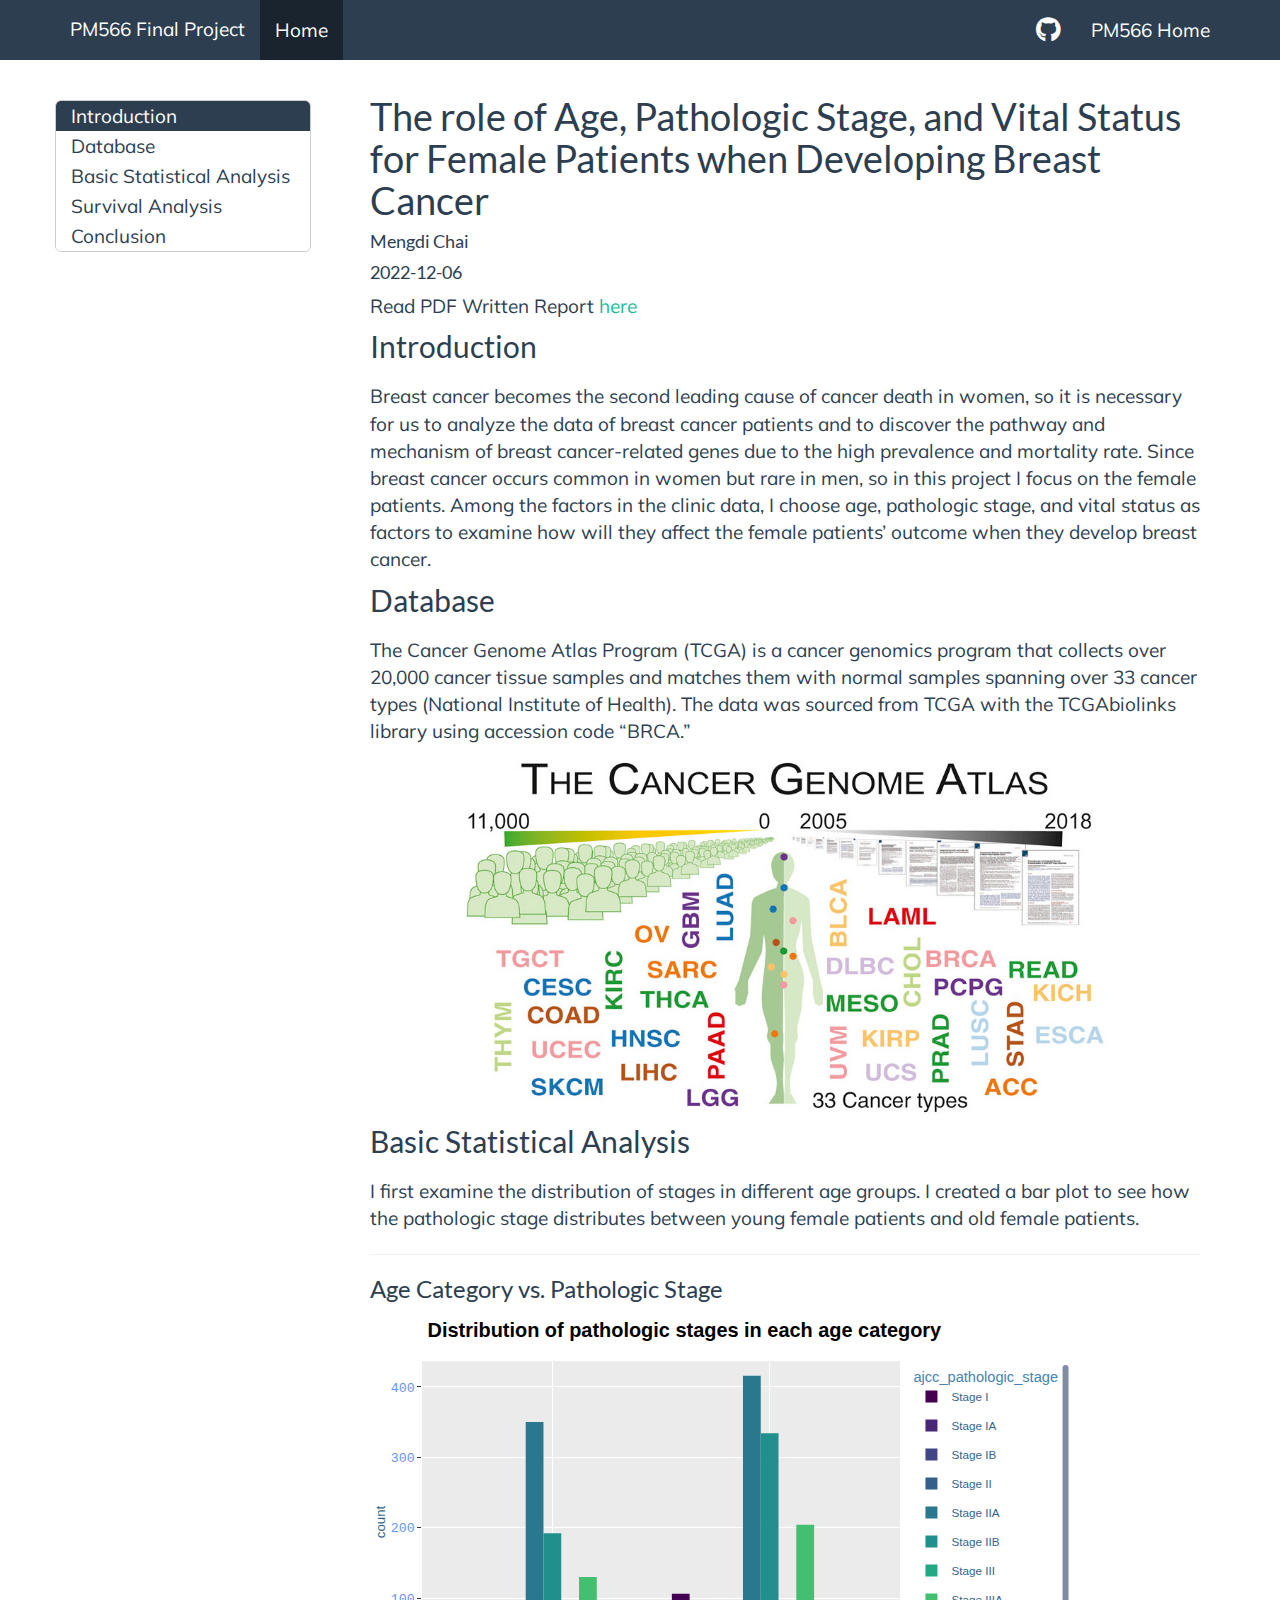
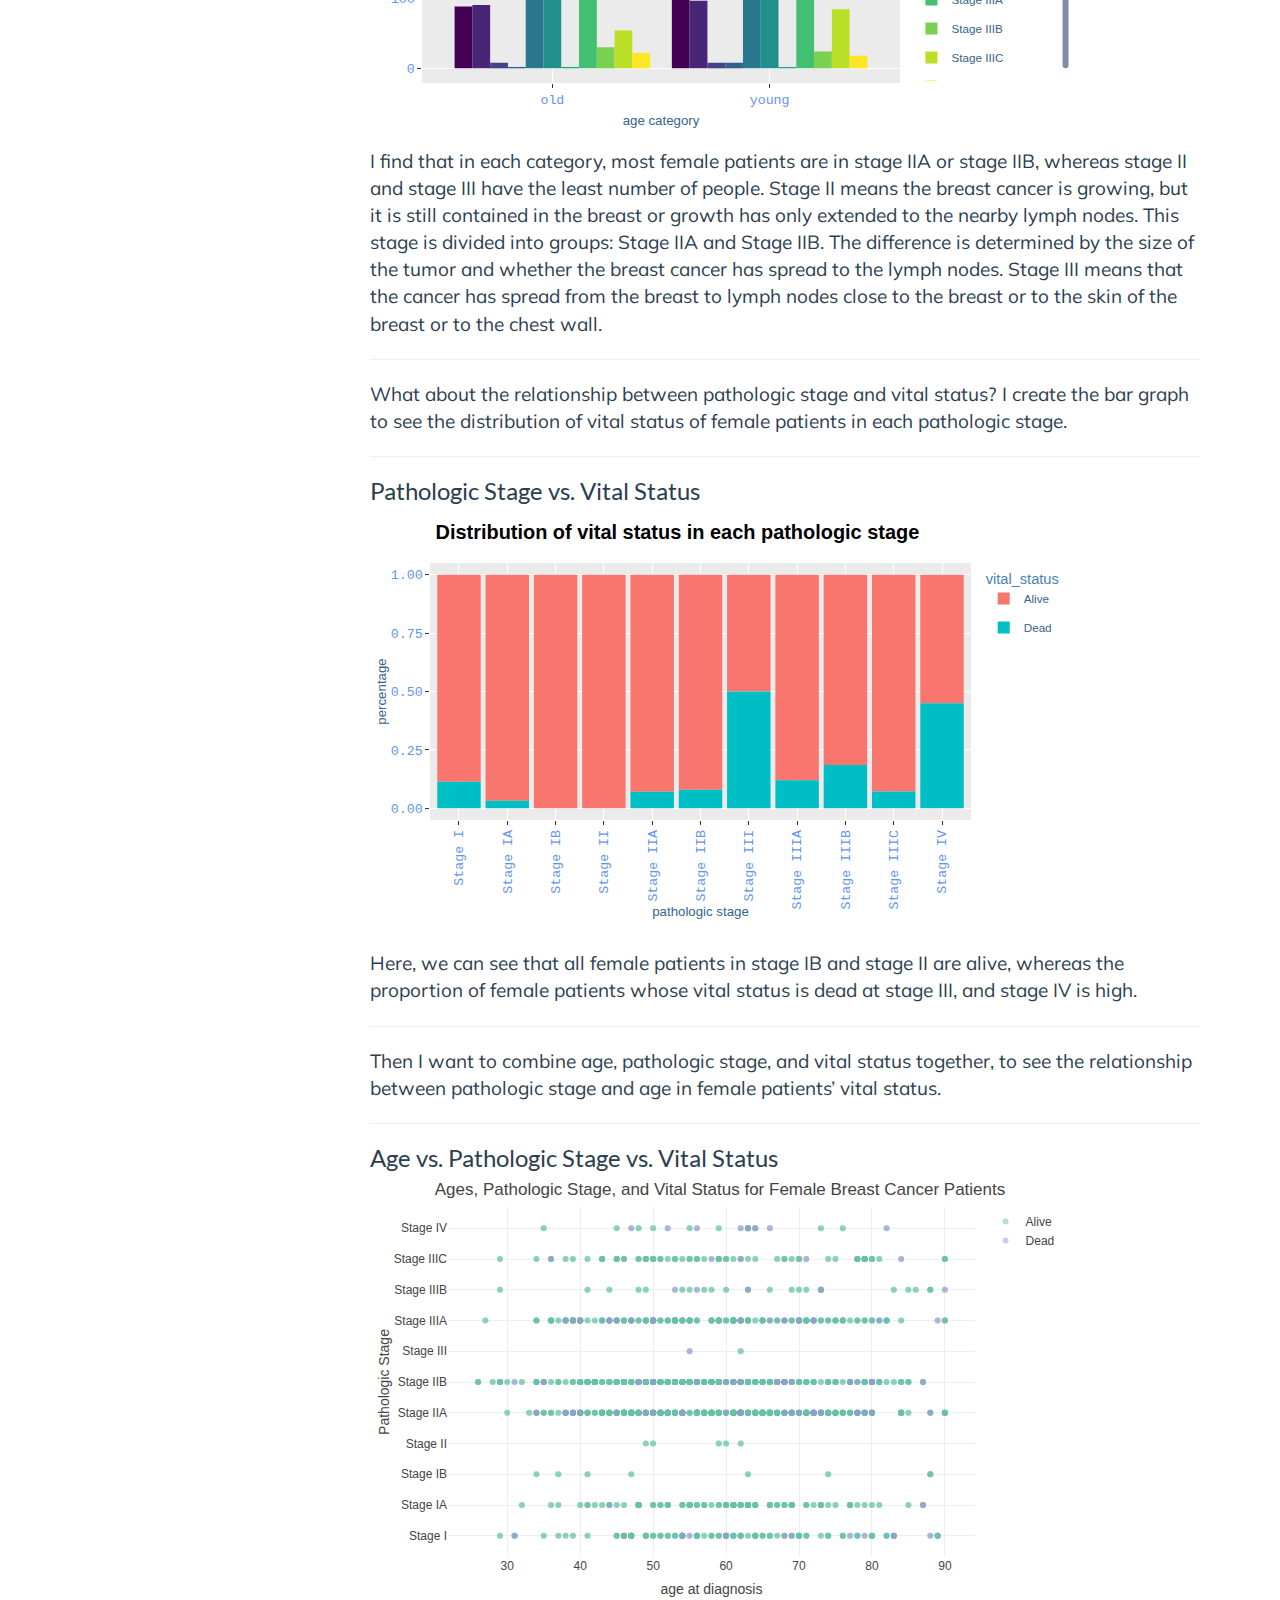
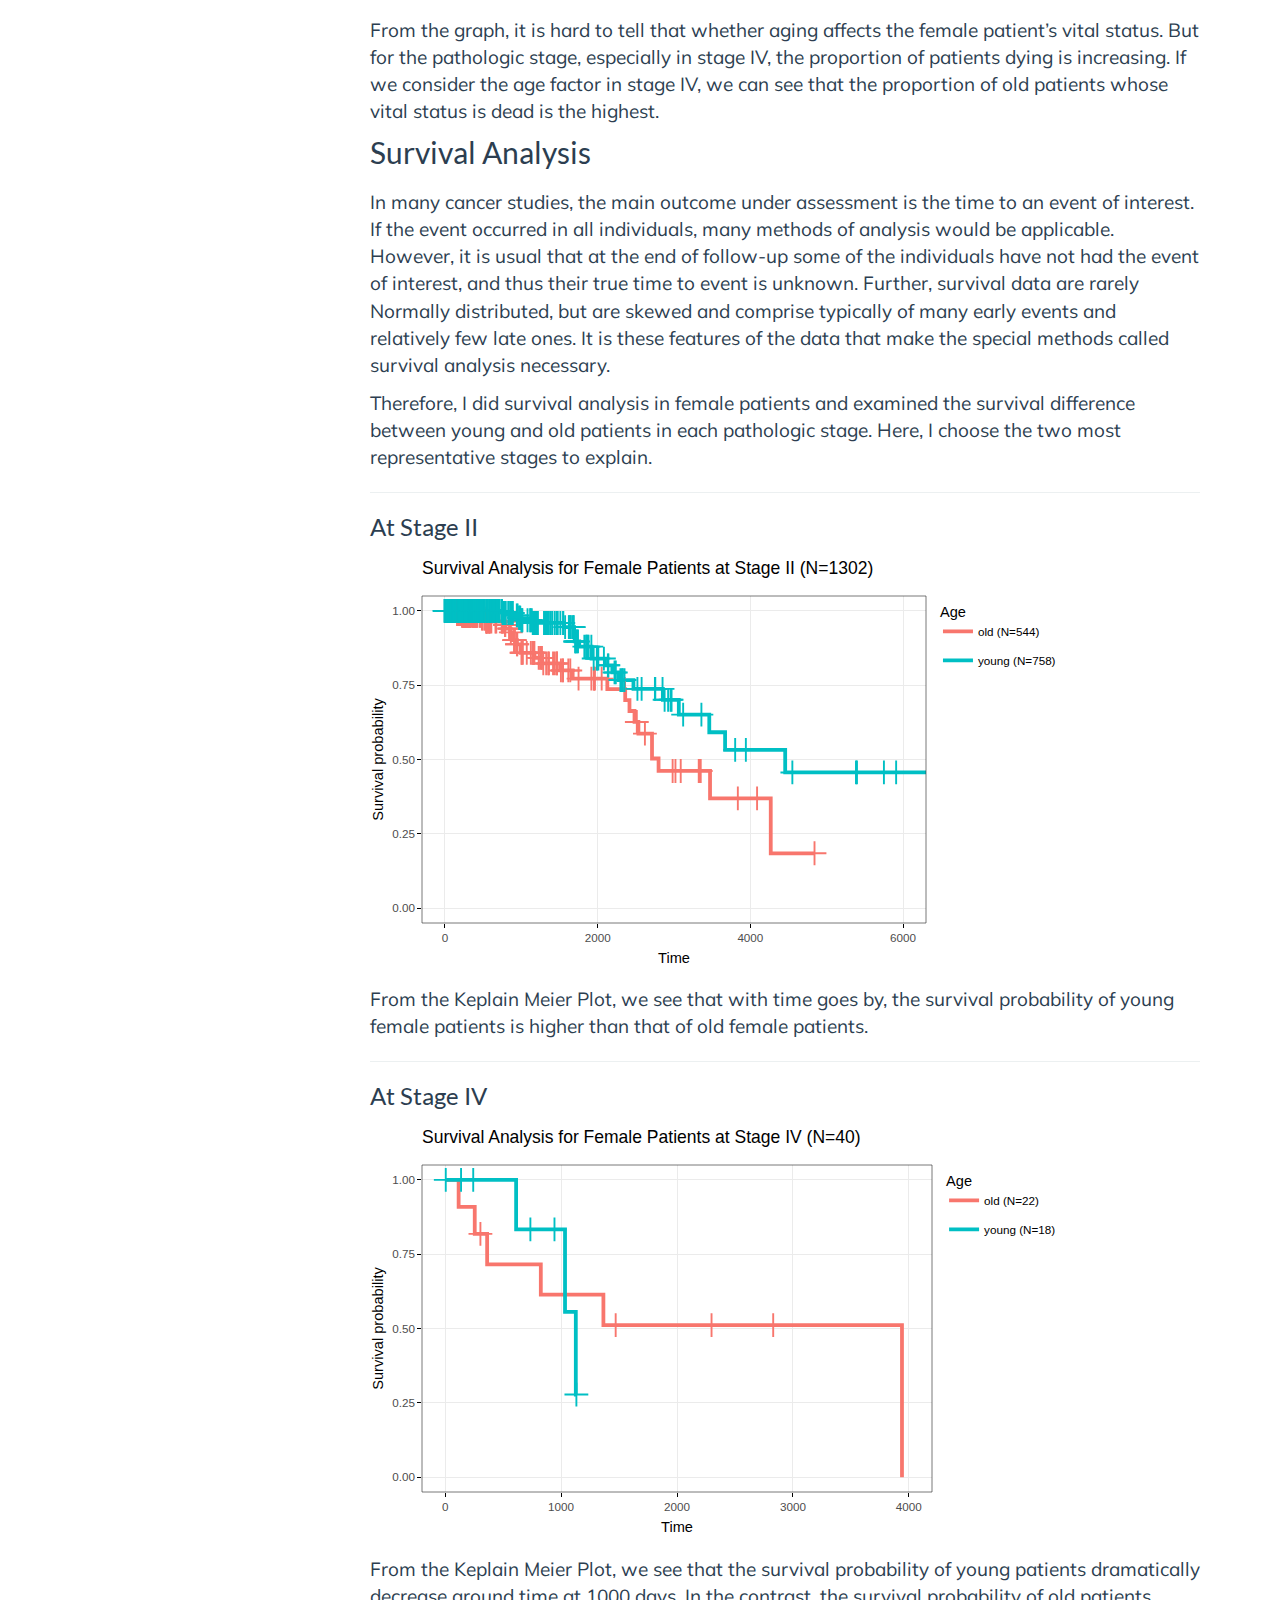
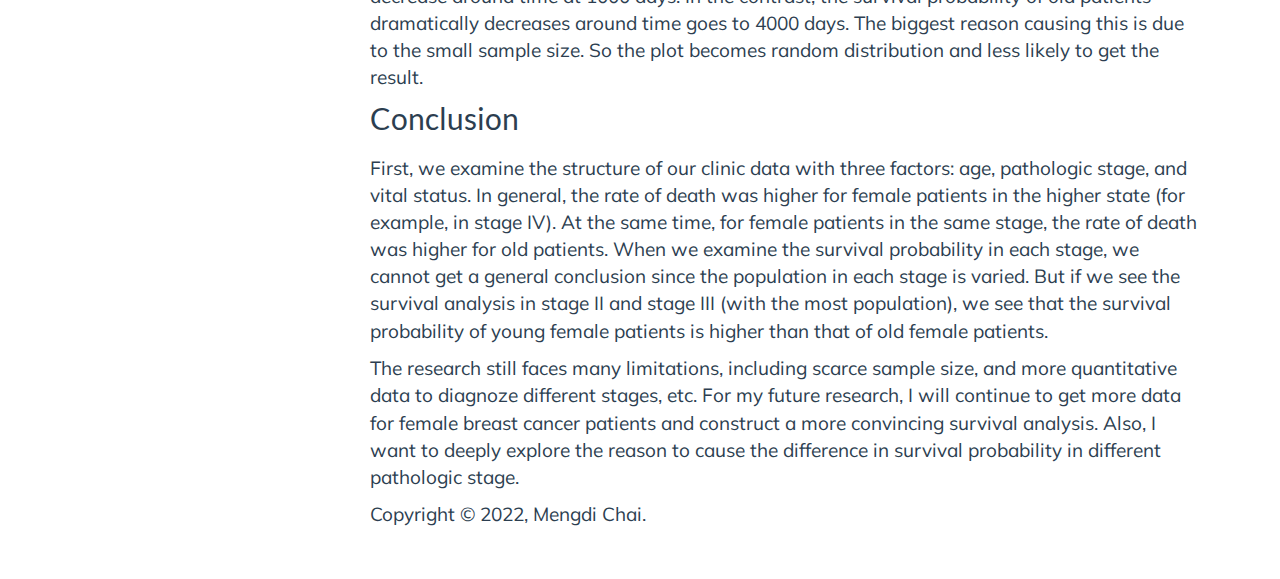
==== commit de7d6884: "update final project" ====
--- a/index.html
+++ b/index.html
@@ -11,7 +11,7 @@
 
 <meta name="author" content="Mengdi Chai" />
 
-<meta name="date" content="2022-12-05" />
+<meta name="date" content="2022-12-06" />
 
 <title>The role of Age, Pathologic Stage, and Vital Status for Female Patients when Developing Breast Cancer</title>
 
@@ -343,7 +343,7 @@
 
 <h1 class="title toc-ignore">The role of Age, Pathologic Stage, and Vital Status for Female Patients when Developing Breast Cancer</h1>
 <h4 class="author">Mengdi Chai</h4>
-<h4 class="date">2022-12-05</h4>
+<h4 class="date">2022-12-06</h4>
 
 </div>
 
@@ -365,7 +365,7 @@
 <div id="introduction" class="section level2">
 <h2>Introduction</h2>
 <p>
-Breast cancer becomes the second leading cause of cancer death in women, so it is necessary for us to analyze the data of breast cancer patients and to discover the pathway and mechanism of breast cancer-related genes due to the high prevalence and mortality rate. Since breast cancer occurs common in women but rare in men, so in this project I focus on the female patients. Among the factors in the clinic data, I choose age, pathologic stage, and vital status as factors to examine how will they affects the female patients’ outcome when they develop breast cancer.
+Breast cancer becomes the second leading cause of cancer death in women, so it is necessary for us to analyze the data of breast cancer patients and to discover the pathway and mechanism of breast cancer-related genes due to the high prevalence and mortality rate. Since breast cancer occurs common in women but rare in men, so in this project I focus on the female patients. Among the factors in the clinic data, I choose age, pathologic stage, and vital status as factors to examine how will they affect the female patients’ outcome when they develop breast cancer.
 </p>
 </div>
 <div id="database" class="section level2">
@@ -383,8 +383,8 @@
 <hr>
 <div id="age-category-vs.-pathologic-stage" class="section level3">
 <h3>Age Category vs. Pathologic Stage</h3>
-<div id="htmlwidget-4db9a245e1cd21c6c01c" style="width:700px;height:415.296px;" class="plotly html-widget"></div>
-<script type="application/json" data-for="htmlwidget-4db9a245e1cd21c6c01c">{"x":{"data":[{"orientation":"v","width":[0.0818181818181818,0.081818181818182],"base":[0,0],"x":[0.590909090909091,1.59090909090909],"y":[88,106],"text":["age_category: old<br />count:  88<br />ajcc_pathologic_stage: Stage I","age_category: young<br />count: 106<br />ajcc_pathologic_stage: Stage I"],"type":"bar","textposition":"none","marker":{"autocolorscale":false,"color":"rgba(68,1,84,1)","line":{"width":1.88976377952756,"color":"transparent"}},"name":"Stage I","legendgroup":"Stage I","showlegend":true,"xaxis":"x","yaxis":"y","hoverinfo":"text","frame":null},{"orientation":"v","width":[0.0818181818181818,0.081818181818182],"base":[0,0],"x":[0.672727272727273,1.67272727272727],"y":[90,96],"text":["age_category: old<br />count:  90<br />ajcc_pathologic_stage: Stage IA","age_category: young<br />count:  96<br />ajcc_pathologic_stage: Stage IA"],"type":"bar","textposition":"none","marker":{"autocolorscale":false,"color":"rgba(72,37,118,1)","line":{"width":1.88976377952756,"color":"transparent"}},"name":"Stage IA","legendgroup":"Stage IA","showlegend":true,"xaxis":"x","yaxis":"y","hoverinfo":"text","frame":null},{"orientation":"v","width":[0.0818181818181818,0.081818181818182],"base":[0,0],"x":[0.754545454545455,1.75454545454545],"y":[8,8],"text":["age_category: old<br />count:   8<br />ajcc_pathologic_stage: Stage IB","age_category: young<br />count:   8<br />ajcc_pathologic_stage: Stage IB"],"type":"bar","textposition":"none","marker":{"autocolorscale":false,"color":"rgba(65,68,135,1)","line":{"width":1.88976377952756,"color":"transparent"}},"name":"Stage IB","legendgroup":"Stage IB","showlegend":true,"xaxis":"x","yaxis":"y","hoverinfo":"text","frame":null},{"orientation":"v","width":[0.0818181818181818,0.081818181818182],"base":[0,0],"x":[0.836363636363636,1.83636363636364],"y":[2,8],"text":["age_category: old<br />count:   2<br />ajcc_pathologic_stage: Stage II","age_category: young<br />count:   8<br />ajcc_pathologic_stage: Stage II"],"type":"bar","textposition":"none","marker":{"autocolorscale":false,"color":"rgba(53,96,141,1)","line":{"width":1.88976377952756,"color":"transparent"}},"name":"Stage II","legendgroup":"Stage II","showlegend":true,"xaxis":"x","yaxis":"y","hoverinfo":"text","frame":null},{"orientation":"v","width":[0.0818181818181818,0.081818181818182],"base":[0,0],"x":[0.918181818181818,1.91818181818182],"y":[350,416],"text":["age_category: old<br />count: 350<br />ajcc_pathologic_stage: Stage IIA","age_category: young<br />count: 416<br />ajcc_pathologic_stage: Stage IIA"],"type":"bar","textposition":"none","marker":{"autocolorscale":false,"color":"rgba(42,120,142,1)","line":{"width":1.88976377952756,"color":"transparent"}},"name":"Stage IIA","legendgroup":"Stage IIA","showlegend":true,"xaxis":"x","yaxis":"y","hoverinfo":"text","frame":null},{"orientation":"v","width":[0.0818181818181819,0.081818181818182],"base":[0,0],"x":[1,2],"y":[192,334],"text":["age_category: old<br />count: 192<br />ajcc_pathologic_stage: Stage IIB","age_category: young<br />count: 334<br />ajcc_pathologic_stage: Stage IIB"],"type":"bar","textposition":"none","marker":{"autocolorscale":false,"color":"rgba(33,144,140,1)","line":{"width":1.88976377952756,"color":"transparent"}},"name":"Stage IIB","legendgroup":"Stage IIB","showlegend":true,"xaxis":"x","yaxis":"y","hoverinfo":"text","frame":null},{"orientation":"v","width":[0.081818181818182,0.081818181818182],"base":[0,0],"x":[1.08181818181818,2.08181818181818],"y":[2,2],"text":["age_category: old<br />count:   2<br />ajcc_pathologic_stage: Stage III","age_category: young<br />count:   2<br />ajcc_pathologic_stage: Stage III"],"type":"bar","textposition":"none","marker":{"autocolorscale":false,"color":"rgba(34,168,132,1)","line":{"width":1.88976377952756,"color":"transparent"}},"name":"Stage III","legendgroup":"Stage III","showlegend":true,"xaxis":"x","yaxis":"y","hoverinfo":"text","frame":null},{"orientation":"v","width":[0.081818181818182,0.081818181818182],"base":[0,0],"x":[1.16363636363636,2.16363636363636],"y":[130,204],"text":["age_category: old<br />count: 130<br />ajcc_pathologic_stage: Stage IIIA","age_category: young<br />count: 204<br />ajcc_pathologic_stage: Stage IIIA"],"type":"bar","textposition":"none","marker":{"autocolorscale":false,"color":"rgba(67,191,113,1)","line":{"width":1.88976377952756,"color":"transparent"}},"name":"Stage IIIA","legendgroup":"Stage IIIA","showlegend":true,"xaxis":"x","yaxis":"y","hoverinfo":"text","frame":null},{"orientation":"v","width":[0.081818181818182,0.081818181818182],"base":[0,0],"x":[1.24545454545455,2.24545454545455],"y":[30,24],"text":["age_category: old<br />count:  30<br />ajcc_pathologic_stage: Stage IIIB","age_category: young<br />count:  24<br />ajcc_pathologic_stage: Stage IIIB"],"type":"bar","textposition":"none","marker":{"autocolorscale":false,"color":"rgba(122,209,81,1)","line":{"width":1.88976377952756,"color":"transparent"}},"name":"Stage IIIB","legendgroup":"Stage IIIB","showlegend":true,"xaxis":"x","yaxis":"y","hoverinfo":"text","frame":null},{"orientation":"v","width":[0.081818181818182,0.081818181818182],"base":[0,0],"x":[1.32727272727273,2.32727272727273],"y":[54,84],"text":["age_category: old<br />count:  54<br />ajcc_pathologic_stage: Stage IIIC","age_category: young<br />count:  84<br />ajcc_pathologic_stage: Stage IIIC"],"type":"bar","textposition":"none","marker":{"autocolorscale":false,"color":"rgba(187,223,39,1)","line":{"width":1.88976377952756,"color":"transparent"}},"name":"Stage IIIC","legendgroup":"Stage IIIC","showlegend":true,"xaxis":"x","yaxis":"y","hoverinfo":"text","frame":null},{"orientation":"v","width":[0.081818181818182,0.081818181818182],"base":[0,0],"x":[1.40909090909091,2.40909090909091],"y":[22,18],"text":["age_category: old<br />count:  22<br />ajcc_pathologic_stage: Stage IV","age_category: young<br />count:  18<br />ajcc_pathologic_stage: Stage IV"],"type":"bar","textposition":"none","marker":{"autocolorscale":false,"color":"rgba(253,231,37,1)","line":{"width":1.88976377952756,"color":"transparent"}},"name":"Stage IV","legendgroup":"Stage IV","showlegend":true,"xaxis":"x","yaxis":"y","hoverinfo":"text","frame":null}],"layout":{"margin":{"t":47.7471832300932,"r":7.30593607305936,"b":42.0419113330405,"l":44.1677044416771},"plot_bgcolor":"rgba(235,235,235,1)","paper_bgcolor":"rgba(255,255,255,1)","font":{"color":"rgba(0,0,0,1)","family":"","size":14.6118721461187},"title":{"text":"<b> Distribution of pathologic stages in each age category <\/b>","font":{"color":"rgba(0,0,0,1)","family":"Helvetica","size":19.9252801992528},"x":0,"xref":"paper"},"xaxis":{"domain":[0,1],"automargin":true,"type":"linear","autorange":false,"range":[0.4,2.6],"tickmode":"array","ticktext":["old","young"],"tickvals":[1,2],"categoryorder":"array","categoryarray":["old","young"],"nticks":null,"ticks":"outside","tickcolor":"rgba(51,51,51,1)","ticklen":3.65296803652968,"tickwidth":0.66417600664176,"showticklabels":true,"tickfont":{"color":"rgba(100,149,237,1)","family":"Courier","size":13.2835201328352},"tickangle":-0,"showline":false,"linecolor":null,"linewidth":0,"showgrid":true,"gridcolor":"rgba(255,255,255,1)","gridwidth":0.66417600664176,"zeroline":false,"anchor":"y","title":{"text":"age category","font":{"color":"rgba(54,100,139,1)","family":"Helvetica","size":13.2835201328352}},"hoverformat":".2f"},"yaxis":{"domain":[0,1],"automargin":true,"type":"linear","autorange":false,"range":[-20.8,436.8],"tickmode":"array","ticktext":["0","100","200","300","400"],"tickvals":[0,100,200,300,400],"categoryorder":"array","categoryarray":["0","100","200","300","400"],"nticks":null,"ticks":"outside","tickcolor":"rgba(51,51,51,1)","ticklen":3.65296803652968,"tickwidth":0.66417600664176,"showticklabels":true,"tickfont":{"color":"rgba(100,149,237,1)","family":"Courier","size":13.2835201328352},"tickangle":-0,"showline":false,"linecolor":null,"linewidth":0,"showgrid":true,"gridcolor":"rgba(255,255,255,1)","gridwidth":0.66417600664176,"zeroline":false,"anchor":"x","title":{"text":"count","font":{"color":"rgba(54,100,139,1)","family":"Helvetica","size":13.2835201328352}},"hoverformat":".2f"},"shapes":[{"type":"rect","fillcolor":null,"line":{"color":null,"width":0,"linetype":[]},"yref":"paper","xref":"paper","x0":0,"x1":1,"y0":0,"y1":1}],"showlegend":true,"legend":{"bgcolor":"rgba(255,255,255,1)","bordercolor":"transparent","borderwidth":1.88976377952756,"font":{"color":"rgba(54,100,139,1)","family":"Helvetica","size":11.689497716895},"title":{"text":"ajcc_pathologic_stage","font":{"color":"rgba(70,130,180,1)","family":"Helvetica","size":14.6118721461187}}},"hovermode":"closest","barmode":"relative"},"config":{"doubleClick":"reset","modeBarButtonsToAdd":["hoverclosest","hovercompare"],"showSendToCloud":false},"source":"A","attrs":{"90157d45ffa4":{"x":{},"y":{},"fill":{},"type":"bar"}},"cur_data":"90157d45ffa4","visdat":{"90157d45ffa4":["function (y) ","x"]},"highlight":{"on":"plotly_click","persistent":false,"dynamic":false,"selectize":false,"opacityDim":0.2,"selected":{"opacity":1},"debounce":0},"shinyEvents":["plotly_hover","plotly_click","plotly_selected","plotly_relayout","plotly_brushed","plotly_brushing","plotly_clickannotation","plotly_doubleclick","plotly_deselect","plotly_afterplot","plotly_sunburstclick"],"base_url":"https://plot.ly"},"evals":[],"jsHooks":[]}</script>
+<div id="htmlwidget-71ff5d14e34a3c494d0b" style="width:700px;height:415.296px;" class="plotly html-widget"></div>
+<script type="application/json" data-for="htmlwidget-71ff5d14e34a3c494d0b">{"x":{"data":[{"orientation":"v","width":[0.0818181818181818,0.081818181818182],"base":[0,0],"x":[0.590909090909091,1.59090909090909],"y":[88,106],"text":["age_category: old<br />count:  88<br />ajcc_pathologic_stage: Stage I","age_category: young<br />count: 106<br />ajcc_pathologic_stage: Stage I"],"type":"bar","textposition":"none","marker":{"autocolorscale":false,"color":"rgba(68,1,84,1)","line":{"width":1.88976377952756,"color":"transparent"}},"name":"Stage I","legendgroup":"Stage I","showlegend":true,"xaxis":"x","yaxis":"y","hoverinfo":"text","frame":null},{"orientation":"v","width":[0.0818181818181818,0.081818181818182],"base":[0,0],"x":[0.672727272727273,1.67272727272727],"y":[90,96],"text":["age_category: old<br />count:  90<br />ajcc_pathologic_stage: Stage IA","age_category: young<br />count:  96<br />ajcc_pathologic_stage: Stage IA"],"type":"bar","textposition":"none","marker":{"autocolorscale":false,"color":"rgba(72,37,118,1)","line":{"width":1.88976377952756,"color":"transparent"}},"name":"Stage IA","legendgroup":"Stage IA","showlegend":true,"xaxis":"x","yaxis":"y","hoverinfo":"text","frame":null},{"orientation":"v","width":[0.0818181818181818,0.081818181818182],"base":[0,0],"x":[0.754545454545455,1.75454545454545],"y":[8,8],"text":["age_category: old<br />count:   8<br />ajcc_pathologic_stage: Stage IB","age_category: young<br />count:   8<br />ajcc_pathologic_stage: Stage IB"],"type":"bar","textposition":"none","marker":{"autocolorscale":false,"color":"rgba(65,68,135,1)","line":{"width":1.88976377952756,"color":"transparent"}},"name":"Stage IB","legendgroup":"Stage IB","showlegend":true,"xaxis":"x","yaxis":"y","hoverinfo":"text","frame":null},{"orientation":"v","width":[0.0818181818181818,0.081818181818182],"base":[0,0],"x":[0.836363636363636,1.83636363636364],"y":[2,8],"text":["age_category: old<br />count:   2<br />ajcc_pathologic_stage: Stage II","age_category: young<br />count:   8<br />ajcc_pathologic_stage: Stage II"],"type":"bar","textposition":"none","marker":{"autocolorscale":false,"color":"rgba(53,96,141,1)","line":{"width":1.88976377952756,"color":"transparent"}},"name":"Stage II","legendgroup":"Stage II","showlegend":true,"xaxis":"x","yaxis":"y","hoverinfo":"text","frame":null},{"orientation":"v","width":[0.0818181818181818,0.081818181818182],"base":[0,0],"x":[0.918181818181818,1.91818181818182],"y":[350,416],"text":["age_category: old<br />count: 350<br />ajcc_pathologic_stage: Stage IIA","age_category: young<br />count: 416<br />ajcc_pathologic_stage: Stage IIA"],"type":"bar","textposition":"none","marker":{"autocolorscale":false,"color":"rgba(42,120,142,1)","line":{"width":1.88976377952756,"color":"transparent"}},"name":"Stage IIA","legendgroup":"Stage IIA","showlegend":true,"xaxis":"x","yaxis":"y","hoverinfo":"text","frame":null},{"orientation":"v","width":[0.0818181818181819,0.081818181818182],"base":[0,0],"x":[1,2],"y":[192,334],"text":["age_category: old<br />count: 192<br />ajcc_pathologic_stage: Stage IIB","age_category: young<br />count: 334<br />ajcc_pathologic_stage: Stage IIB"],"type":"bar","textposition":"none","marker":{"autocolorscale":false,"color":"rgba(33,144,140,1)","line":{"width":1.88976377952756,"color":"transparent"}},"name":"Stage IIB","legendgroup":"Stage IIB","showlegend":true,"xaxis":"x","yaxis":"y","hoverinfo":"text","frame":null},{"orientation":"v","width":[0.081818181818182,0.081818181818182],"base":[0,0],"x":[1.08181818181818,2.08181818181818],"y":[2,2],"text":["age_category: old<br />count:   2<br />ajcc_pathologic_stage: Stage III","age_category: young<br />count:   2<br />ajcc_pathologic_stage: Stage III"],"type":"bar","textposition":"none","marker":{"autocolorscale":false,"color":"rgba(34,168,132,1)","line":{"width":1.88976377952756,"color":"transparent"}},"name":"Stage III","legendgroup":"Stage III","showlegend":true,"xaxis":"x","yaxis":"y","hoverinfo":"text","frame":null},{"orientation":"v","width":[0.081818181818182,0.081818181818182],"base":[0,0],"x":[1.16363636363636,2.16363636363636],"y":[130,204],"text":["age_category: old<br />count: 130<br />ajcc_pathologic_stage: Stage IIIA","age_category: young<br />count: 204<br />ajcc_pathologic_stage: Stage IIIA"],"type":"bar","textposition":"none","marker":{"autocolorscale":false,"color":"rgba(67,191,113,1)","line":{"width":1.88976377952756,"color":"transparent"}},"name":"Stage IIIA","legendgroup":"Stage IIIA","showlegend":true,"xaxis":"x","yaxis":"y","hoverinfo":"text","frame":null},{"orientation":"v","width":[0.081818181818182,0.081818181818182],"base":[0,0],"x":[1.24545454545455,2.24545454545455],"y":[30,24],"text":["age_category: old<br />count:  30<br />ajcc_pathologic_stage: Stage IIIB","age_category: young<br />count:  24<br />ajcc_pathologic_stage: Stage IIIB"],"type":"bar","textposition":"none","marker":{"autocolorscale":false,"color":"rgba(122,209,81,1)","line":{"width":1.88976377952756,"color":"transparent"}},"name":"Stage IIIB","legendgroup":"Stage IIIB","showlegend":true,"xaxis":"x","yaxis":"y","hoverinfo":"text","frame":null},{"orientation":"v","width":[0.081818181818182,0.081818181818182],"base":[0,0],"x":[1.32727272727273,2.32727272727273],"y":[54,84],"text":["age_category: old<br />count:  54<br />ajcc_pathologic_stage: Stage IIIC","age_category: young<br />count:  84<br />ajcc_pathologic_stage: Stage IIIC"],"type":"bar","textposition":"none","marker":{"autocolorscale":false,"color":"rgba(187,223,39,1)","line":{"width":1.88976377952756,"color":"transparent"}},"name":"Stage IIIC","legendgroup":"Stage IIIC","showlegend":true,"xaxis":"x","yaxis":"y","hoverinfo":"text","frame":null},{"orientation":"v","width":[0.081818181818182,0.081818181818182],"base":[0,0],"x":[1.40909090909091,2.40909090909091],"y":[22,18],"text":["age_category: old<br />count:  22<br />ajcc_pathologic_stage: Stage IV","age_category: young<br />count:  18<br />ajcc_pathologic_stage: Stage IV"],"type":"bar","textposition":"none","marker":{"autocolorscale":false,"color":"rgba(253,231,37,1)","line":{"width":1.88976377952756,"color":"transparent"}},"name":"Stage IV","legendgroup":"Stage IV","showlegend":true,"xaxis":"x","yaxis":"y","hoverinfo":"text","frame":null}],"layout":{"margin":{"t":47.7471832300932,"r":7.30593607305936,"b":42.0419113330405,"l":44.1677044416771},"plot_bgcolor":"rgba(235,235,235,1)","paper_bgcolor":"rgba(255,255,255,1)","font":{"color":"rgba(0,0,0,1)","family":"","size":14.6118721461187},"title":{"text":"<b> Distribution of pathologic stages in each age category <\/b>","font":{"color":"rgba(0,0,0,1)","family":"Helvetica","size":19.9252801992528},"x":0,"xref":"paper"},"xaxis":{"domain":[0,1],"automargin":true,"type":"linear","autorange":false,"range":[0.4,2.6],"tickmode":"array","ticktext":["old","young"],"tickvals":[1,2],"categoryorder":"array","categoryarray":["old","young"],"nticks":null,"ticks":"outside","tickcolor":"rgba(51,51,51,1)","ticklen":3.65296803652968,"tickwidth":0.66417600664176,"showticklabels":true,"tickfont":{"color":"rgba(100,149,237,1)","family":"Courier","size":13.2835201328352},"tickangle":-0,"showline":false,"linecolor":null,"linewidth":0,"showgrid":true,"gridcolor":"rgba(255,255,255,1)","gridwidth":0.66417600664176,"zeroline":false,"anchor":"y","title":{"text":"age category","font":{"color":"rgba(54,100,139,1)","family":"Helvetica","size":13.2835201328352}},"hoverformat":".2f"},"yaxis":{"domain":[0,1],"automargin":true,"type":"linear","autorange":false,"range":[-20.8,436.8],"tickmode":"array","ticktext":["0","100","200","300","400"],"tickvals":[0,100,200,300,400],"categoryorder":"array","categoryarray":["0","100","200","300","400"],"nticks":null,"ticks":"outside","tickcolor":"rgba(51,51,51,1)","ticklen":3.65296803652968,"tickwidth":0.66417600664176,"showticklabels":true,"tickfont":{"color":"rgba(100,149,237,1)","family":"Courier","size":13.2835201328352},"tickangle":-0,"showline":false,"linecolor":null,"linewidth":0,"showgrid":true,"gridcolor":"rgba(255,255,255,1)","gridwidth":0.66417600664176,"zeroline":false,"anchor":"x","title":{"text":"count","font":{"color":"rgba(54,100,139,1)","family":"Helvetica","size":13.2835201328352}},"hoverformat":".2f"},"shapes":[{"type":"rect","fillcolor":null,"line":{"color":null,"width":0,"linetype":[]},"yref":"paper","xref":"paper","x0":0,"x1":1,"y0":0,"y1":1}],"showlegend":true,"legend":{"bgcolor":"rgba(255,255,255,1)","bordercolor":"transparent","borderwidth":1.88976377952756,"font":{"color":"rgba(54,100,139,1)","family":"Helvetica","size":11.689497716895},"title":{"text":"ajcc_pathologic_stage","font":{"color":"rgba(70,130,180,1)","family":"Helvetica","size":14.6118721461187}}},"hovermode":"closest","barmode":"relative"},"config":{"doubleClick":"reset","modeBarButtonsToAdd":["hoverclosest","hovercompare"],"showSendToCloud":false},"source":"A","attrs":{"9c733aa2bf96":{"x":{},"y":{},"fill":{},"type":"bar"}},"cur_data":"9c733aa2bf96","visdat":{"9c733aa2bf96":["function (y) ","x"]},"highlight":{"on":"plotly_click","persistent":false,"dynamic":false,"selectize":false,"opacityDim":0.2,"selected":{"opacity":1},"debounce":0},"shinyEvents":["plotly_hover","plotly_click","plotly_selected","plotly_relayout","plotly_brushed","plotly_brushing","plotly_clickannotation","plotly_doubleclick","plotly_deselect","plotly_afterplot","plotly_sunburstclick"],"base_url":"https://plot.ly"},"evals":[],"jsHooks":[]}</script>
 <p>
 I find that in each category, most female patients are in stage IIA or stage IIB, whereas stage II and stage III have the least number of people. Stage II means the breast cancer is growing, but it is still contained in the breast or growth has only extended to the nearby lymph nodes. This stage is divided into groups: Stage IIA and Stage IIB. The difference is determined by the size of the tumor and whether the breast cancer has spread to the lymph nodes. Stage III means that the cancer has spread from the breast to lymph nodes close to the breast or to the skin of the breast or to the chest wall.
 </p>
@@ -396,8 +396,8 @@
 </div>
 <div id="pathologic-stage-vs.-vital-status" class="section level3">
 <h3>Pathologic Stage vs. Vital Status</h3>
-<div id="htmlwidget-bcbbf7a3fa054036315d" style="width:700px;height:415.296px;" class="plotly html-widget"></div>
-<script type="application/json" data-for="htmlwidget-bcbbf7a3fa054036315d">{"x":{"data":[{"orientation":"v","width":[0.9,0.9,0.9,0.9,0.9,0.9,0.9,0.899999999999999,0.899999999999999,0.899999999999999,0.899999999999999],"base":[0.11340206185567,0.032258064516129,0,0,0.0704960835509138,0.0798479087452472,0.5,0.119760479041916,0.185185185185185,0.072463768115942,0.45],"x":[1,2,3,4,5,6,7,8,9,10,11],"y":[0.88659793814433,0.967741935483871,1,1,0.929503916449086,0.920152091254753,0.5,0.880239520958084,0.814814814814815,0.927536231884058,0.55],"text":["ajcc_pathologic_stage: Stage I<br />count: 0.88659794<br />vital_status: Alive","ajcc_pathologic_stage: Stage IA<br />count: 0.96774194<br />vital_status: Alive","ajcc_pathologic_stage: Stage IB<br />count: 1.00000000<br />vital_status: Alive","ajcc_pathologic_stage: Stage II<br />count: 1.00000000<br />vital_status: Alive","ajcc_pathologic_stage: Stage IIA<br />count: 0.92950392<br />vital_status: Alive","ajcc_pathologic_stage: Stage IIB<br />count: 0.92015209<br />vital_status: Alive","ajcc_pathologic_stage: Stage III<br />count: 0.50000000<br />vital_status: Alive","ajcc_pathologic_stage: Stage IIIA<br />count: 0.88023952<br />vital_status: Alive","ajcc_pathologic_stage: Stage IIIB<br />count: 0.81481481<br />vital_status: Alive","ajcc_pathologic_stage: Stage IIIC<br />count: 0.92753623<br />vital_status: Alive","ajcc_pathologic_stage: Stage IV<br />count: 0.55000000<br />vital_status: Alive"],"type":"bar","textposition":"none","marker":{"autocolorscale":false,"color":"rgba(248,118,109,1)","line":{"width":1.88976377952756,"color":"transparent"}},"name":"Alive","legendgroup":"Alive","showlegend":true,"xaxis":"x","yaxis":"y","hoverinfo":"text","frame":null},{"orientation":"v","width":[0.9,0.9,0.9,0.9,0.9,0.899999999999999,0.899999999999999,0.899999999999999,0.899999999999999],"base":[0,0,0,0,0,0,0,0,0],"x":[1,2,5,6,7,8,9,10,11],"y":[0.11340206185567,0.032258064516129,0.0704960835509138,0.0798479087452472,0.5,0.119760479041916,0.185185185185185,0.072463768115942,0.45],"text":["ajcc_pathologic_stage: Stage I<br />count: 0.11340206<br />vital_status: Dead","ajcc_pathologic_stage: Stage IA<br />count: 0.03225806<br />vital_status: Dead","ajcc_pathologic_stage: Stage IIA<br />count: 0.07049608<br />vital_status: Dead","ajcc_pathologic_stage: Stage IIB<br />count: 0.07984791<br />vital_status: Dead","ajcc_pathologic_stage: Stage III<br />count: 0.50000000<br />vital_status: Dead","ajcc_pathologic_stage: Stage IIIA<br />count: 0.11976048<br />vital_status: Dead","ajcc_pathologic_stage: Stage IIIB<br />count: 0.18518519<br />vital_status: Dead","ajcc_pathologic_stage: Stage IIIC<br />count: 0.07246377<br />vital_status: Dead","ajcc_pathologic_stage: Stage IV<br />count: 0.45000000<br />vital_status: Dead"],"type":"bar","textposition":"none","marker":{"autocolorscale":false,"color":"rgba(0,191,196,1)","line":{"width":1.88976377952756,"color":"transparent"}},"name":"Dead","legendgroup":"Dead","showlegend":true,"xaxis":"x","yaxis":"y","hoverinfo":"text","frame":null}],"layout":{"margin":{"t":47.7471832300932,"r":7.30593607305936,"b":95.1759918643813,"l":50.8094645080947},"plot_bgcolor":"rgba(235,235,235,1)","paper_bgcolor":"rgba(255,255,255,1)","font":{"color":"rgba(0,0,0,1)","family":"","size":14.6118721461187},"title":{"text":"<b> Distribution of vital status in each pathologic stage <\/b>","font":{"color":"rgba(0,0,0,1)","family":"Helvetica","size":19.9252801992528},"x":0,"xref":"paper"},"xaxis":{"domain":[0,1],"automargin":true,"type":"linear","autorange":false,"range":[0.4,11.6],"tickmode":"array","ticktext":["Stage I","Stage IA","Stage IB","Stage II","Stage IIA","Stage IIB","Stage III","Stage IIIA","Stage IIIB","Stage IIIC","Stage IV"],"tickvals":[1,2,3,4,5,6,7,8,9,10,11],"categoryorder":"array","categoryarray":["Stage I","Stage IA","Stage IB","Stage II","Stage IIA","Stage IIB","Stage III","Stage IIIA","Stage IIIB","Stage IIIC","Stage IV"],"nticks":null,"ticks":"outside","tickcolor":"rgba(51,51,51,1)","ticklen":3.65296803652968,"tickwidth":0.66417600664176,"showticklabels":true,"tickfont":{"color":"rgba(100,149,237,1)","family":"Courier","size":13.2835201328352},"tickangle":-90,"showline":false,"linecolor":null,"linewidth":0,"showgrid":true,"gridcolor":"rgba(255,255,255,1)","gridwidth":0.66417600664176,"zeroline":false,"anchor":"y","title":{"text":"pathologic stage","font":{"color":"rgba(54,100,139,1)","family":"Helvetica","size":13.2835201328352}},"hoverformat":".2f"},"yaxis":{"domain":[0,1],"automargin":true,"type":"linear","autorange":false,"range":[-0.05,1.05],"tickmode":"array","ticktext":["0.00","0.25","0.50","0.75","1.00"],"tickvals":[0,0.25,0.5,0.75,1],"categoryorder":"array","categoryarray":["0.00","0.25","0.50","0.75","1.00"],"nticks":null,"ticks":"outside","tickcolor":"rgba(51,51,51,1)","ticklen":3.65296803652968,"tickwidth":0.66417600664176,"showticklabels":true,"tickfont":{"color":"rgba(100,149,237,1)","family":"Courier","size":13.2835201328352},"tickangle":-0,"showline":false,"linecolor":null,"linewidth":0,"showgrid":true,"gridcolor":"rgba(255,255,255,1)","gridwidth":0.66417600664176,"zeroline":false,"anchor":"x","title":{"text":"percentage","font":{"color":"rgba(54,100,139,1)","family":"Helvetica","size":13.2835201328352}},"hoverformat":".2f"},"shapes":[{"type":"rect","fillcolor":null,"line":{"color":null,"width":0,"linetype":[]},"yref":"paper","xref":"paper","x0":0,"x1":1,"y0":0,"y1":1}],"showlegend":true,"legend":{"bgcolor":"rgba(255,255,255,1)","bordercolor":"transparent","borderwidth":1.88976377952756,"font":{"color":"rgba(54,100,139,1)","family":"Helvetica","size":11.689497716895},"title":{"text":"vital_status","font":{"color":"rgba(70,130,180,1)","family":"Helvetica","size":14.6118721461187}}},"hovermode":"closest","barmode":"relative"},"config":{"doubleClick":"reset","modeBarButtonsToAdd":["hoverclosest","hovercompare"],"showSendToCloud":false},"source":"A","attrs":{"901575e089a1":{"x":{},"y":{},"fill":{},"type":"bar"}},"cur_data":"901575e089a1","visdat":{"901575e089a1":["function (y) ","x"]},"highlight":{"on":"plotly_click","persistent":false,"dynamic":false,"selectize":false,"opacityDim":0.2,"selected":{"opacity":1},"debounce":0},"shinyEvents":["plotly_hover","plotly_click","plotly_selected","plotly_relayout","plotly_brushed","plotly_brushing","plotly_clickannotation","plotly_doubleclick","plotly_deselect","plotly_afterplot","plotly_sunburstclick"],"base_url":"https://plot.ly"},"evals":[],"jsHooks":[]}</script>
+<div id="htmlwidget-c42790aab89a1c3985de" style="width:700px;height:415.296px;" class="plotly html-widget"></div>
+<script type="application/json" data-for="htmlwidget-c42790aab89a1c3985de">{"x":{"data":[{"orientation":"v","width":[0.9,0.9,0.9,0.9,0.9,0.9,0.9,0.899999999999999,0.899999999999999,0.899999999999999,0.899999999999999],"base":[0.11340206185567,0.032258064516129,0,0,0.0704960835509138,0.0798479087452472,0.5,0.119760479041916,0.185185185185185,0.072463768115942,0.45],"x":[1,2,3,4,5,6,7,8,9,10,11],"y":[0.88659793814433,0.967741935483871,1,1,0.929503916449086,0.920152091254753,0.5,0.880239520958084,0.814814814814815,0.927536231884058,0.55],"text":["ajcc_pathologic_stage: Stage I<br />count: 0.88659794<br />vital_status: Alive","ajcc_pathologic_stage: Stage IA<br />count: 0.96774194<br />vital_status: Alive","ajcc_pathologic_stage: Stage IB<br />count: 1.00000000<br />vital_status: Alive","ajcc_pathologic_stage: Stage II<br />count: 1.00000000<br />vital_status: Alive","ajcc_pathologic_stage: Stage IIA<br />count: 0.92950392<br />vital_status: Alive","ajcc_pathologic_stage: Stage IIB<br />count: 0.92015209<br />vital_status: Alive","ajcc_pathologic_stage: Stage III<br />count: 0.50000000<br />vital_status: Alive","ajcc_pathologic_stage: Stage IIIA<br />count: 0.88023952<br />vital_status: Alive","ajcc_pathologic_stage: Stage IIIB<br />count: 0.81481481<br />vital_status: Alive","ajcc_pathologic_stage: Stage IIIC<br />count: 0.92753623<br />vital_status: Alive","ajcc_pathologic_stage: Stage IV<br />count: 0.55000000<br />vital_status: Alive"],"type":"bar","textposition":"none","marker":{"autocolorscale":false,"color":"rgba(248,118,109,1)","line":{"width":1.88976377952756,"color":"transparent"}},"name":"Alive","legendgroup":"Alive","showlegend":true,"xaxis":"x","yaxis":"y","hoverinfo":"text","frame":null},{"orientation":"v","width":[0.9,0.9,0.9,0.9,0.9,0.899999999999999,0.899999999999999,0.899999999999999,0.899999999999999],"base":[0,0,0,0,0,0,0,0,0],"x":[1,2,5,6,7,8,9,10,11],"y":[0.11340206185567,0.032258064516129,0.0704960835509138,0.0798479087452472,0.5,0.119760479041916,0.185185185185185,0.072463768115942,0.45],"text":["ajcc_pathologic_stage: Stage I<br />count: 0.11340206<br />vital_status: Dead","ajcc_pathologic_stage: Stage IA<br />count: 0.03225806<br />vital_status: Dead","ajcc_pathologic_stage: Stage IIA<br />count: 0.07049608<br />vital_status: Dead","ajcc_pathologic_stage: Stage IIB<br />count: 0.07984791<br />vital_status: Dead","ajcc_pathologic_stage: Stage III<br />count: 0.50000000<br />vital_status: Dead","ajcc_pathologic_stage: Stage IIIA<br />count: 0.11976048<br />vital_status: Dead","ajcc_pathologic_stage: Stage IIIB<br />count: 0.18518519<br />vital_status: Dead","ajcc_pathologic_stage: Stage IIIC<br />count: 0.07246377<br />vital_status: Dead","ajcc_pathologic_stage: Stage IV<br />count: 0.45000000<br />vital_status: Dead"],"type":"bar","textposition":"none","marker":{"autocolorscale":false,"color":"rgba(0,191,196,1)","line":{"width":1.88976377952756,"color":"transparent"}},"name":"Dead","legendgroup":"Dead","showlegend":true,"xaxis":"x","yaxis":"y","hoverinfo":"text","frame":null}],"layout":{"margin":{"t":47.7471832300932,"r":7.30593607305936,"b":95.1759918643813,"l":50.8094645080947},"plot_bgcolor":"rgba(235,235,235,1)","paper_bgcolor":"rgba(255,255,255,1)","font":{"color":"rgba(0,0,0,1)","family":"","size":14.6118721461187},"title":{"text":"<b> Distribution of vital status in each pathologic stage <\/b>","font":{"color":"rgba(0,0,0,1)","family":"Helvetica","size":19.9252801992528},"x":0,"xref":"paper"},"xaxis":{"domain":[0,1],"automargin":true,"type":"linear","autorange":false,"range":[0.4,11.6],"tickmode":"array","ticktext":["Stage I","Stage IA","Stage IB","Stage II","Stage IIA","Stage IIB","Stage III","Stage IIIA","Stage IIIB","Stage IIIC","Stage IV"],"tickvals":[1,2,3,4,5,6,7,8,9,10,11],"categoryorder":"array","categoryarray":["Stage I","Stage IA","Stage IB","Stage II","Stage IIA","Stage IIB","Stage III","Stage IIIA","Stage IIIB","Stage IIIC","Stage IV"],"nticks":null,"ticks":"outside","tickcolor":"rgba(51,51,51,1)","ticklen":3.65296803652968,"tickwidth":0.66417600664176,"showticklabels":true,"tickfont":{"color":"rgba(100,149,237,1)","family":"Courier","size":13.2835201328352},"tickangle":-90,"showline":false,"linecolor":null,"linewidth":0,"showgrid":true,"gridcolor":"rgba(255,255,255,1)","gridwidth":0.66417600664176,"zeroline":false,"anchor":"y","title":{"text":"pathologic stage","font":{"color":"rgba(54,100,139,1)","family":"Helvetica","size":13.2835201328352}},"hoverformat":".2f"},"yaxis":{"domain":[0,1],"automargin":true,"type":"linear","autorange":false,"range":[-0.05,1.05],"tickmode":"array","ticktext":["0.00","0.25","0.50","0.75","1.00"],"tickvals":[0,0.25,0.5,0.75,1],"categoryorder":"array","categoryarray":["0.00","0.25","0.50","0.75","1.00"],"nticks":null,"ticks":"outside","tickcolor":"rgba(51,51,51,1)","ticklen":3.65296803652968,"tickwidth":0.66417600664176,"showticklabels":true,"tickfont":{"color":"rgba(100,149,237,1)","family":"Courier","size":13.2835201328352},"tickangle":-0,"showline":false,"linecolor":null,"linewidth":0,"showgrid":true,"gridcolor":"rgba(255,255,255,1)","gridwidth":0.66417600664176,"zeroline":false,"anchor":"x","title":{"text":"percentage","font":{"color":"rgba(54,100,139,1)","family":"Helvetica","size":13.2835201328352}},"hoverformat":".2f"},"shapes":[{"type":"rect","fillcolor":null,"line":{"color":null,"width":0,"linetype":[]},"yref":"paper","xref":"paper","x0":0,"x1":1,"y0":0,"y1":1}],"showlegend":true,"legend":{"bgcolor":"rgba(255,255,255,1)","bordercolor":"transparent","borderwidth":1.88976377952756,"font":{"color":"rgba(54,100,139,1)","family":"Helvetica","size":11.689497716895},"title":{"text":"vital_status","font":{"color":"rgba(70,130,180,1)","family":"Helvetica","size":14.6118721461187}}},"hovermode":"closest","barmode":"relative"},"config":{"doubleClick":"reset","modeBarButtonsToAdd":["hoverclosest","hovercompare"],"showSendToCloud":false},"source":"A","attrs":{"9c734ba12521":{"x":{},"y":{},"fill":{},"type":"bar"}},"cur_data":"9c734ba12521","visdat":{"9c734ba12521":["function (y) ","x"]},"highlight":{"on":"plotly_click","persistent":false,"dynamic":false,"selectize":false,"opacityDim":0.2,"selected":{"opacity":1},"debounce":0},"shinyEvents":["plotly_hover","plotly_click","plotly_selected","plotly_relayout","plotly_brushed","plotly_brushing","plotly_clickannotation","plotly_doubleclick","plotly_deselect","plotly_afterplot","plotly_sunburstclick"],"base_url":"https://plot.ly"},"evals":[],"jsHooks":[]}</script>
 <p>
 Here, we can see that all female patients in stage IB and stage II are alive, whereas the proportion of female patients whose vital status is dead at stage III, and stage IV is high.
 </p>
@@ -409,8 +409,8 @@
 </div>
 <div id="age-vs.-pathologic-stage-vs.-vital-status" class="section level3">
 <h3>Age vs. Pathologic Stage vs. Vital Status</h3>
-<div id="htmlwidget-c5c3f4c8fe6c18467fb2" style="width:700px;height:415.296px;" class="plotly html-widget"></div>
-<script type="application/json" data-for="htmlwidget-c5c3f4c8fe6c18467fb2">{"x":{"visdat":{"90153a76573":["function () ","plotlyVisDat"]},"cur_data":"90153a76573","attrs":{"90153a76573":{"x":{},"y":{},"mode":"markers","marker":{"sizemode":"diameter","opacity":0.5},"hoverinfo":"text","text":{},"color":{},"alpha_stroke":1,"sizes":[5,70],"spans":[1,20],"type":"scatter"}},"layout":{"margin":{"b":40,"l":60,"t":25,"r":10},"title":"Ages, Pathologic Stage, and Vital Status for Female Breast Cancer Patients","xaxis":{"domain":[0,1],"automargin":true,"title":"age at diagnosis"},"yaxis":{"domain":[0,1],"automargin":true,"title":"Pathologic Stage","type":"category","categoryorder":"array","categoryarray":["Stage I","Stage IA","Stage IB","Stage II","Stage IIA","Stage IIB","Stage III","Stage IIIA","Stage IIIB","Stage IIIC","Stage IV"]},"hovermode":"compare","showlegend":true},"source":"A","config":{"modeBarButtonsToAdd":["hoverclosest","hovercompare"],"showSendToCloud":false},"data":[{"x":[50,50,62,62,52,52,50,50,42,42,42,42,63,63,63,63,52,52,70,70,59,59,56,56,54,54,61,61,39,39,52,52,39,39,50,50,67,67,40,40,40,40,45,45,66,66,48,48,36,36,62,62,47,47,50,50,34,34,53,53,53,53,60,60,37,37,85,85,60,60,62,62,62,62,54,54,73,73,71,71,41,41,67,67,52,52,63,63,46,46,60,60,76,76,45,45,42,42,37,37,73,73,70,70,54,54,56,56,64,64,63,63,52,52,58,58,79,79,80,80,53,53,46,46,62,62,62,62,66,66,48,48,62,62,59,59,55,55,37,37,62,62,39,39,50,50,51,51,59,59,63,63,48,48,67,67,63,63,53,53,62,62,39,39,61,61,48,48,67,67,74,74,62,62,61,61,63,63,49,49,85,85,71,71,71,71,50,50,70,70,44,44,44,44,39,39,50,50,90,90,34,34,66,66,55,55,47,47,45,45,46,46,42,42,49,49,49,49,46,46,57,57,49,49,67,67,46,46,77,77,66,66,62,62,59,59,66,66,66,66,57,57,78,78,79,79,57,57,37,37,62,62,56,56,63,63,46,46,62,62,44,44,79,79,79,79,61,61,71,71,71,71,55,55,55,55,50,50,72,72,72,72,65,65,65,65,49,49,53,53,53,53,71,71,62,62,62,62,63,63,63,63,79,79,70,70,50,50,50,50,40,40,56,56,62,62,52,52,54,54,54,54,84,84,62,62,47,47,48,48,48,48,51,51,48,48,68,68,48,48,66,66,60,60,63,63,63,63,69,69,75,75,75,75,66,66,84,84,42,42,66,66,69,69,69,69,57,57,65,65,65,65,69,69,35,35,58,58,51,51,68,68,80,80,73,73,66,66,76,76,85,85,80,80,58,58,67,67,81,81,81,81,59,59,89,89,52,52,65,65,59,59,59,59,41,41,66,66,53,53,45,45,70,70,52,52,71,71,71,71,64,64,43,43,74,74,61,61,61,61,48,48,61,61,61,61,75,75,45,45,73,73,65,65,58,58,47,47,73,73,73,73,79,79,84,84,84,84,68,68,68,68,75,75,57,57,83,83,82,82,51,51,70,70,83,83,84,84,66,66,73,73,64,64,57,57,80,80,54,54,83,83,62,62,50,50,76,76,90,90,84,84,78,78,41,41,65,65,62,62,40,40,79,79,45,45,65,65,58,58,76,76,48,48,46,46,79,79,87,87,68,68,79,79,54,54,50,50,75,75,65,65,65,65,90,90,90,90,66,66,74,74,66,66,63,63,76,76,88,88,88,88,74,74,74,74,74,74,72,72,72,72,79,79,47,47,73,73,49,49,43,43,51,51,56,56,72,72,72,72,75,75,71,71,74,74,66,66,29,29,68,68,62,62,36,36,51,51,58,58,79,79,76,76,41,41,56,56,55,55,70,70,62,62,71,71,32,32,59,59,88,88,62,62,61,61,55,55,63,63,58,58,67,67,52,52,55,55,45,45,56,56,61,61,68,68,59,59,69,69,55,55,63,63,54,54,54,54,67,67,36,36,34,34,29,29,59,59,54,54,57,57,42,42,41,41,41,41,67,67,41,41,48,48,61,61,71,71,61,61,61,61,36,36,50,50,64,64,59,59,53,53,68,68,49,49,56,56,56,56,54,54,59,59,40,40,38,38,72,72,39,39,61,61,29,29,47,47,63,63,42,42,43,43,51,51,36,36,75,75,69,69,46,46,77,77,51,51,69,69,78,78,78,78,61,61,45,45,48,48,84,84,49,49,51,51,51,51,55,55,55,55,43,43,27,27,46,46,53,53,35,35,66,66,50,50,64,64,73,73,36,36,59,59,54,54,51,51,47,47,83,83,70,70,60,60,52,52,52,52,46,46,47,47,80,80,49,49,54,54,39,39,65,65,64,64,65,65,65,65,46,46,26,26,38,38,54,54,43,43,47,47,49,49,45,45,61,61,46,46,47,47,52,52,55,55,52,52,57,57,58,58,51,51,50,50,50,50,62,62,69,69,40,40,62,62,70,70,70,70,49,49,65,65,46,46,59,59,49,49,49,49,62,62,62,62,68,68,54,54,45,45,49,49,51,51,42,42,75,75,66,66,74,74,40,40,26,26,51,51,44,44,60,60,71,71,39,39,40,40,42,42,61,61,50,50,67,67,68,68,63,63,57,57,62,62,50,50,43,43,47,47,47,47,55,55,76,76,51,51,45,45,52,52,56,56,62,62,47,47,56,56,66,66,53,53,40,40,47,47,47,47,42,42,64,64,44,44,51,51,60,60,47,47,56,56,73,73,41,41,35,35,54,54,54,54,76,76,39,39,59,59,55,55,56,56,78,78,71,71,59,59,62,62,61,61,47,47,48,48,62,62,30,30,63,63,63,63,49,49,64,64,78,78,78,78,60,60,42,42,71,71,41,41,54,54,62,62,43,43,38,38,52,52,49,49,69,69,79,79,53,53,69,69,68,68,51,51,67,67,62,62,69,69,46,46,45,45,82,82,65,65,69,69,31,31,55,55,77,77,78,78,81,81,56,56,67,67,48,48,65,65,56,56,52,52,62,62,54,54,60,60,59,59,58,58,46,46,77,77,49,49,82,82,50,50,81,81,63,63,63,63,53,53,64,64,60,60,50,50,46,46,45,45,75,75,80,80,41,41,51,51,63,63,46,46,61,61,58,58,54,54,53,53,80,80,67,67,70,70,58,58,50,50,55,55,78,78,43,43,46,46,55,55,49,49,62,62,44,44,45,45,52,52,82,82,56,56,65,65,52,52,64,64,34,34,54,54,59,59,48,48,50,50,40,40,53,53,53,53,38,38,38,38,74,74,56,56,34,34,47,47,58,58,58,58,90,90,59,59,29,29,63,63,56,56,61,61,48,48,48,48,60,60,68,68,59,59,53,53,49,49,49,49,52,52,62,62,74,74,51,51,80,80,57,57,57,57,77,77,48,48,54,54,59,59,41,41,62,62,79,79,62,62,56,56,54,54,54,54,90,90,72,72,59,59,80,80,73,73,77,77,70,70,51,51,81,81,80,80,40,40,62,62,66,66,64,64,62,62,85,85,36,36,45,45,86,86,76,76,55,55,34,34,57,57,56,56,69,69,56,56,61,61,56,56,84,84,53,53,74,74,81,81,65,65,80,80,71,71,61,61,66,66,40,40,75,75,72,72,58,58,47,47,49,49,59,59,36,36,64,64,41,41,53,53,62,62,55,55,54,54,56,56,68,68,88,88,79,79,53,53,79,79,34,34,54,54,64,64,64,64,41,41,67,67,54,54,64,64,47,47,37,37,76,76,79,79,50,50,62,62,65,65,52,52,74,74,53,53,55,55,35,35,64,64,48,48,56,56,51,51,68,68,58,58,61,61,43,43,43,43,50,50,45,45,61,61,47,47,40,40,64,64,76,76,38,38,44,44,51,51,58,58,65,65,66,66,89,89,89,89,61,61,64,64,34,34,65,65,63,63,50,50,45,45,74,74,46,46,44,44,63,63,63,63,53,53,61,61,74,74,45,45,80,80,51,51,57,57,71,71,78,78,60,60,37,37,60,60,44,44,40,40,52,52,52,52,40,40,59,59,41,41,50,50,50,50,59,59,57,57,73,73,46,46,78,78,78,78,77,77,43,43,69,69,47,47,72,72,72,72,48,48,44,44,69,69,90,90,70,70,41,41,45,45,52,52,48,48,58,58,58,58,61,61,75,75,28,28,60,60,62,62,71,71,51,51,61,61,58,58,51,51,70,70,66,66,63,63,63,63,64,64,48,48,40,40,56,56,67,67,74,74,68,68,62,62,63,63,43,43,45,45,42,42,58,58,37,37,74,74,71,71,38,38,56,56,47,47,42,42,52,52,54,54,47,47,59,59,51,51,45,45,69,69,71,71,72,72,63,63,49,49,78,78,33,33,48,48,85,85,63,63,60,60,65,65,41,41,63,63,45,45,80,80,48,48,38,38,53,53,38,38,61,61,59,59,59,59,70,70,56,56,58,58,43,43,63,63,56,56,55,55,68,68,48,48,48,48,43,43,77,77,64,64,59,59,59,59,70,70,66,66,56,56,50,50,53,53,52,52,59,59,41,41,39,39,52,52,60,60,61,61,75,75,51,51,34,34,62,62,60,60,32,32,63,63,58,58,46,46,62,62,57,57,53,53,53,53,53,53,58,58,52,52,58,58,50,50,57,57,58,58,54,54,54,54,63,63,72,72,46,46,49,49,44,44,67,67,63,63,65,65,56,56,45,45,49,49,46,46,44,44,79,79,79,79,52,52,54,54,73,73,61,61,61,61,62,62,56,56,56,56,84,84,84,84,64,64,88,88,46,46,50,50,49,49,49,49,90,90,77,77,50,50,67,67,55,55,61,61,49,49,70,70,61,61,69,69,73,73,44,44,59,59,71,71,70,70,40,40,61,61,63,63,63,63,43,43,40,40,51,51,52,52,57,57,66,66,74,74,36,36,80,80,72,72,71,71,59,59,39,39,75,75,43,43,49,49,48,48,67,67,64,64,41,41,54,54,35,35,30,30,29,29,64,64,71,71,29,29,63,63,65,65,67,67,82,82,82,82,47,47,51,51,64,64,64,64,73,73,75,75,66,66,66,66,55,55,55,55,77,77,46,46,68,68,61,61,61,61,46,46],"y":["Stage IIB","Stage IIB","Stage IIB","Stage IIB","Stage IA","Stage IA","Stage IIIA","Stage IIIA","Stage IIA","Stage IIA","Stage IIA","Stage IIA","Stage IV","Stage IV","Stage IV","Stage IV","Stage IIA","Stage IIA","Stage I","Stage I","Stage IIA","Stage IIA","Stage I","Stage I","Stage IIA","Stage IIA","Stage IIB","Stage IIB","Stage IIA","Stage IIA","Stage IIB","Stage IIB","Stage IIIA","Stage IIIA","Stage IIA","Stage IIA","Stage IIB","Stage IIB","Stage IIA","Stage IIA","Stage IIA","Stage IIA","Stage IIB","Stage IIB","Stage IA","Stage IA","Stage IA","Stage IA","Stage IA","Stage IA","Stage IIA","Stage IIA","Stage IIA","Stage IIA","Stage IIB","Stage IIB","Stage IIA","Stage IIA","Stage IIB","Stage IIB","Stage IIB","Stage IIB","Stage IIIA","Stage IIIA","Stage IIIA","Stage IIIA","Stage IIB","Stage IIB","Stage IA","Stage IA","Stage IA","Stage IA","Stage IA","Stage IA","Stage IIB","Stage IIB","Stage IV","Stage IV","Stage IIA","Stage IIA","Stage IIB","Stage IIB","Stage IIB","Stage IIB","Stage IIA","Stage IIA","Stage IIB","Stage IIB","Stage IIA","Stage IIA","Stage IIA","Stage IIA","Stage IIA","Stage IIA","Stage IIA","Stage IIA","Stage IA","Stage IA","Stage IIB","Stage IIB","Stage IA","Stage IA","Stage IIA","Stage IIA","Stage IA","Stage IA","Stage I","Stage I","Stage IIA","Stage IIA","Stage IB","Stage IB","Stage IIA","Stage IIA","Stage IIIA","Stage IIIA","Stage IA","Stage IA","Stage IA","Stage IA","Stage IIIC","Stage IIIC","Stage IIB","Stage IIB","Stage IIB","Stage IIB","Stage IIA","Stage IIA","Stage IIA","Stage IIA","Stage IA","Stage IA","Stage IIIA","Stage IIIA","Stage IIB","Stage IIB","Stage IIIC","Stage IIIC","Stage IB","Stage IB","Stage IIA","Stage IIA","Stage IIA","Stage IIA","Stage IIB","Stage IIB","Stage IIA","Stage IIA","Stage IIB","Stage IIB","Stage IIB","Stage IIB","Stage IIB","Stage IIB","Stage I","Stage I","Stage IIIC","Stage IIIC","Stage IIIA","Stage IIIA","Stage I","Stage I","Stage IIIA","Stage IIIA","Stage IIA","Stage IIA","Stage IIIA","Stage IIIA","Stage IIA","Stage IIA","Stage IIB","Stage IIB","Stage IIIA","Stage IIIA","Stage IIIA","Stage IIIA","Stage IIA","Stage IIA","Stage IIB","Stage IIB","Stage IIB","Stage IIB","Stage IIIA","Stage IIIA","Stage IIIA","Stage IIIA","Stage IIIA","Stage IIIA","Stage I","Stage I","Stage IIA","Stage IIA","Stage IIA","Stage IIA","Stage IIB","Stage IIB","Stage IIB","Stage IIB","Stage IIIC","Stage IIIC","Stage IIIA","Stage IIIA","Stage IIA","Stage IIA","Stage IIB","Stage IIB","Stage IIIA","Stage IIIA","Stage IIB","Stage IIB","Stage IIA","Stage IIA","Stage IIB","Stage IIB","Stage IIA","Stage IIA","Stage IIB","Stage IIB","Stage I","Stage I","Stage IIB","Stage IIB","Stage IIIC","Stage IIIC","Stage IIA","Stage IIA","Stage IIIC","Stage IIIC","Stage IIA","Stage IIA","Stage IIA","Stage IIA","Stage IIIA","Stage IIIA","Stage IIB","Stage IIB","Stage I","Stage I","Stage I","Stage I","Stage IIA","Stage IIA","Stage IIA","Stage IIA","Stage IIA","Stage IIA","Stage IIA","Stage IIA","Stage IIA","Stage IIA","Stage IIA","Stage IIA","Stage IIA","Stage IIA","Stage IA","Stage IA","Stage IIA","Stage IIA","Stage IIB","Stage IIB","Stage IIIA","Stage IIIA","Stage IIA","Stage IIA","Stage IIA","Stage IIA","Stage IIB","Stage IIB","Stage IIIA","Stage IIIA","Stage IIIA","Stage IIIA","Stage IA","Stage IA","Stage IA","Stage IA","Stage IIA","Stage IIA","Stage IIA","Stage IIA","Stage IIA","Stage IIA","Stage IIA","Stage IIA","Stage IIA","Stage IIA","Stage IIA","Stage IIA","Stage IIIA","Stage IIIA","Stage IIIA","Stage IIIA","Stage I","Stage I","Stage IIA","Stage IIA","Stage IIA","Stage IIA","Stage IA","Stage IA","Stage IA","Stage IA","Stage IIA","Stage IIA","Stage IIIC","Stage IIIC","Stage IIIC","Stage IIIC","Stage IIIC","Stage IIIC","Stage IIB","Stage IIB","Stage IIIA","Stage IIIA","Stage IIB","Stage IIB","Stage IIA","Stage IIA","Stage IIA","Stage IIA","Stage IIA","Stage IIA","Stage IIA","Stage IIA","Stage IIA","Stage IIA","Stage IIA","Stage IIA","Stage IIIC","Stage IIIC","Stage IIIC","Stage IIIC","Stage IIA","Stage IIA","Stage IIA","Stage IIA","Stage IIA","Stage IIA","Stage IIB","Stage IIB","Stage IIIB","Stage IIIB","Stage I","Stage I","Stage IIIA","Stage IIIA","Stage IIIA","Stage IIIA","Stage IIB","Stage IIB","Stage IIIA","Stage IIIA","Stage IIIA","Stage IIIA","Stage IIA","Stage IIA","Stage IIB","Stage IIB","Stage IIB","Stage IIB","Stage IIA","Stage IIA","Stage IIIB","Stage IIIB","Stage IIA","Stage IIA","Stage IIA","Stage IIA","Stage IIB","Stage IIB","Stage IIA","Stage IIA","Stage IIIA","Stage IIIA","Stage IIB","Stage IIB","Stage IIIA","Stage IIIA","Stage IIA","Stage IIA","Stage IIB","Stage IIB","Stage IIIC","Stage IIIC","Stage IIA","Stage IIA","Stage IIIA","Stage IIIA","Stage IV","Stage IV","Stage IIA","Stage IIA","Stage IIA","Stage IIA","Stage IIB","Stage IIB","Stage IIB","Stage IIB","Stage IIB","Stage IIB","Stage IIB","Stage IIB","Stage IIA","Stage IIA","Stage I","Stage I","Stage IIA","Stage IIA","Stage IIA","Stage IIA","Stage IIIC","Stage IIIC","Stage IIIC","Stage IIIC","Stage IIA","Stage IIA","Stage IIA","Stage IIA","Stage IIA","Stage IIA","Stage IV","Stage IV","Stage IIIA","Stage IIIA","Stage IIB","Stage IIB","Stage IIA","Stage IIA","Stage IIA","Stage IIA","Stage IV","Stage IV","Stage IIIC","Stage IIIC","Stage IIA","Stage IIA","Stage IIA","Stage IIA","Stage IIA","Stage IIA","Stage IIIA","Stage IIIA","Stage IIA","Stage IIA","Stage IIA","Stage IIA","Stage IIA","Stage IIA","Stage I","Stage I","Stage IIA","Stage IIA","Stage IIB","Stage IIB","Stage IIIB","Stage IIIB","Stage IIB","Stage IIB","Stage IIIB","Stage IIIB","Stage IIIB","Stage IIIB","Stage IIIC","Stage IIIC","Stage IIA","Stage IIA","Stage IIA","Stage IIA","Stage IIA","Stage IIA","Stage IIA","Stage IIA","Stage IIIC","Stage IIIC","Stage IIIC","Stage IIIC","Stage IIIB","Stage IIIB","Stage IIB","Stage IIB","Stage IIA","Stage IIA","Stage IIIB","Stage IIIB","Stage IIB","Stage IIB","Stage IIA","Stage IIA","Stage IIA","Stage IIA","Stage IIA","Stage IIA","Stage IIIC","Stage IIIC","Stage IIB","Stage IIB","Stage IIA","Stage IIA","Stage IIA","Stage IIA","Stage I","Stage I","Stage IIB","Stage IIB","Stage IIB","Stage IIB","Stage IIA","Stage IIA","Stage IIA","Stage IIA","Stage IIB","Stage IIB","Stage IIIA","Stage IIIA","Stage IIB","Stage IIB","Stage IIA","Stage IIA","Stage IIIC","Stage IIIC","Stage IIB","Stage IIB","Stage IIB","Stage IIB","Stage IIIC","Stage IIIC","Stage IIB","Stage IIB","Stage IIB","Stage IIB","Stage IIIA","Stage IIIA","Stage IIIB","Stage IIIB","Stage IIIA","Stage IIIA","Stage IIIC","Stage IIIC","Stage IIB","Stage IIB","Stage IIB","Stage IIB","Stage IIB","Stage IIB","Stage IA","Stage IA","Stage IIIA","Stage IIIA","Stage IIB","Stage IIB","Stage IIA","Stage IIA","Stage IIA","Stage IIA","Stage IIIA","Stage IIIA","Stage IIIA","Stage IIIA","Stage IIB","Stage IIB","Stage IIIC","Stage IIIC","Stage IIA","Stage IIA","Stage IIB","Stage IIB","Stage IIB","Stage IIB","Stage IB","Stage IB","Stage IB","Stage IB","Stage IIA","Stage IIA","Stage IIA","Stage IIA","Stage IIB","Stage IIB","Stage IIA","Stage IIA","Stage IIA","Stage IIA","Stage IIB","Stage IIB","Stage IIB","Stage IIB","Stage IIA","Stage IIA","Stage IIIC","Stage IIIC","Stage IIB","Stage IIB","Stage IIA","Stage IIA","Stage IIB","Stage IIB","Stage IA","Stage IA","Stage IIB","Stage IIB","Stage IA","Stage IA","Stage IIA","Stage IIA","Stage IIA","Stage IIA","Stage IIA","Stage IIA","Stage IIB","Stage IIB","Stage IIA","Stage IIA","Stage IIA","Stage IIA","Stage IIIA","Stage IIIA","Stage IIB","Stage IIB","Stage IIB","Stage IIB","Stage IIB","Stage IIB","Stage IIA","Stage IIA","Stage IIIB","Stage IIIB","Stage IIA","Stage IIA","Stage IIA","Stage IIA","Stage IIIA","Stage IIIA","Stage IIA","Stage IIA","Stage IIA","Stage IIA","Stage IA","Stage IA","Stage IV","Stage IV","Stage IIIB","Stage IIIB","Stage IIA","Stage IIA","Stage IA","Stage IA","Stage IA","Stage IA","Stage IIB","Stage IIB","Stage IIA","Stage IIA","Stage IIIA","Stage IIIA","Stage IIA","Stage IIA","Stage IA","Stage IA","Stage IIIA","Stage IIIA","Stage IIA","Stage IIA","Stage IIA","Stage IIA","Stage IIIA","Stage IIIA","Stage IIIA","Stage IIIA","Stage IIIA","Stage IIIA","Stage IIIA","Stage IIIA","Stage IIIA","Stage IIIA","Stage IIIA","Stage IIIA","Stage IIA","Stage IIA","Stage IIIA","Stage IIIA","Stage IIIA","Stage IIIA","Stage IIIA","Stage IIIA","Stage I","Stage I","Stage IIB","Stage IIB","Stage IIB","Stage IIB","Stage IIB","Stage IIB","Stage IIB","Stage IIB","Stage I","Stage I","Stage IA","Stage IA","Stage IIB","Stage IIB","Stage IA","Stage IA","Stage IV","Stage IV","Stage IIA","Stage IIA","Stage IIB","Stage IIB","Stage IIA","Stage IIA","Stage IIIC","Stage IIIC","Stage IIIC","Stage IIIC","Stage IIIA","Stage IIIA","Stage IIA","Stage IIA","Stage IIIA","Stage IIIA","Stage IIIA","Stage IIIA","Stage IIA","Stage IIA","Stage IIIA","Stage IIIA","Stage IIA","Stage IIA","Stage IIA","Stage IIA","Stage IIB","Stage IIB","Stage IIIA","Stage IIIA","Stage IIB","Stage IIB","Stage IIA","Stage IIA","Stage IIA","Stage IIA","Stage IIA","Stage IIA","Stage IIA","Stage IIA","Stage IIB","Stage IIB","Stage IIA","Stage IIA","Stage IIA","Stage IIA","Stage IIB","Stage IIB","Stage IIA","Stage IIA","Stage IIB","Stage IIB","Stage IIA","Stage IIA","Stage IIA","Stage IIA","Stage IIA","Stage IIA","Stage IIB","Stage IIB","Stage IIA","Stage IIA","Stage IIA","Stage IIA","Stage IIA","Stage IIA","Stage IIA","Stage IIA","Stage IIA","Stage IIA","Stage IIIA","Stage IIIA","Stage IIA","Stage IIA","Stage IIA","Stage IIA","Stage IIIA","Stage IIIA","Stage IIIC","Stage IIIC","Stage IIA","Stage IIA","Stage IIA","Stage IIA","Stage IIIA","Stage IIIA","Stage IIIA","Stage IIIA","Stage IIA","Stage IIA","Stage IIIA","Stage IIIA","Stage IIB","Stage IIB","Stage IIIA","Stage IIIA","Stage IIA","Stage IIA","Stage IIA","Stage IIA","Stage IIIA","Stage IIIA","Stage IIA","Stage IIA","Stage IIB","Stage IIB","Stage IIB","Stage IIB","Stage IIB","Stage IIB","Stage IIA","Stage IIA","Stage IIB","Stage IIB","Stage IIA","Stage IIA","Stage I","Stage I","Stage I","Stage I","Stage IIIA","Stage IIIA","Stage IIIA","Stage IIIA","Stage IIIA","Stage IIIA","Stage IIA","Stage IIA","Stage IIA","Stage IIA","Stage I","Stage I","Stage IIA","Stage IIA","Stage IIB","Stage IIB","Stage IIIA","Stage IIIA","Stage IIA","Stage IIA","Stage I","Stage I","Stage I","Stage I","Stage IIA","Stage IIA","Stage IIA","Stage IIA","Stage IIB","Stage IIB","Stage IIIA","Stage IIIA","Stage I","Stage I","Stage IIIA","Stage IIIA","Stage I","Stage I","Stage IIB","Stage IIB","Stage IIIA","Stage IIIA","Stage I","Stage I","Stage IIIC","Stage IIIC","Stage IIA","Stage IIA","Stage IIB","Stage IIB","Stage IIB","Stage IIB","Stage IIA","Stage IIA","Stage IIA","Stage IIA","Stage IIA","Stage IIA","Stage IIIA","Stage IIIA","Stage I","Stage I","Stage IIIA","Stage IIIA","Stage I","Stage I","Stage I","Stage I","Stage IIIA","Stage IIIA","Stage III","Stage III","Stage IIB","Stage IIB","Stage IIB","Stage IIB","Stage II","Stage II","Stage IIA","Stage IIA","Stage IIB","Stage IIB","Stage IIB","Stage IIB","Stage I","Stage I","Stage I","Stage I","Stage IIA","Stage IIA","Stage IIA","Stage IIA","Stage IIIC","Stage IIIC","Stage IIB","Stage IIB","Stage IA","Stage IA","Stage IIB","Stage IIB","Stage IIA","Stage IIA","Stage IIB","Stage IIB","Stage IIB","Stage IIB","Stage IIA","Stage IIA","Stage IA","Stage IA","Stage IIIA","Stage IIIA","Stage IIB","Stage IIB","Stage IIA","Stage IIA","Stage IIIB","Stage IIIB","Stage IA","Stage IA","Stage IIIB","Stage IIIB","Stage IIIA","Stage IIIA","Stage IA","Stage IA","Stage IIIA","Stage IIIA","Stage IIB","Stage IIB","Stage II","Stage II","Stage IIB","Stage IIB","Stage IIB","Stage IIB","Stage I","Stage I","Stage IIIB","Stage IIIB","Stage IIA","Stage IIA","Stage IV","Stage IV","Stage IIIA","Stage IIIA","Stage IIA","Stage IIA","Stage I","Stage I","Stage IIIC","Stage IIIC","Stage I","Stage I","Stage IIB","Stage IIB","Stage IIA","Stage IIA","Stage I","Stage I","Stage IIA","Stage IIA","Stage IIA","Stage IIA","Stage IIIA","Stage IIIA","Stage I","Stage I","Stage IIB","Stage IIB","Stage IIB","Stage IIB","Stage IIIA","Stage IIIA","Stage I","Stage I","Stage I","Stage I","Stage IIB","Stage IIB","Stage I","Stage I","Stage IA","Stage IA","Stage IIIC","Stage IIIC","Stage IIIC","Stage IIIC","Stage IIA","Stage IIA","Stage IIB","Stage IIB","Stage I","Stage I","Stage IIB","Stage IIB","Stage I","Stage I","Stage IIB","Stage IIB","Stage I","Stage I","Stage I","Stage I","Stage I","Stage I","Stage I","Stage I","Stage IIIA","Stage IIIA","Stage IIA","Stage IIA","Stage IIB","Stage IIB","Stage I","Stage I","Stage IIIA","Stage IIIA","Stage IIA","Stage IIA","Stage IIIA","Stage IIIA","Stage I","Stage I","Stage IIB","Stage IIB","Stage IIA","Stage IIA","Stage IIA","Stage IIA","Stage IIB","Stage IIB","Stage IIB","Stage IIB","Stage IIA","Stage IIA","Stage IIA","Stage IIA","Stage I","Stage I","Stage I","Stage I","Stage IIB","Stage IIB","Stage IIB","Stage IIB","Stage IIIA","Stage IIIA","Stage IIA","Stage IIA","Stage IIIA","Stage IIIA","Stage I","Stage I","Stage IIB","Stage IIB","Stage IIIC","Stage IIIC","Stage IIB","Stage IIB","Stage IIIA","Stage IIIA","Stage IA","Stage IA","Stage IIB","Stage IIB","Stage IIB","Stage IIB","Stage IA","Stage IA","Stage IIB","Stage IIB","Stage IIA","Stage IIA","Stage IIA","Stage IIA","Stage IIA","Stage IIA","Stage IA","Stage IA","Stage I","Stage I","Stage I","Stage I","Stage I","Stage I","Stage IIIA","Stage IIIA","Stage IIA","Stage IIA","Stage I","Stage I","Stage IA","Stage IA","Stage IA","Stage IA","Stage IA","Stage IA","Stage IIB","Stage IIB","Stage IIB","Stage IIB","Stage IA","Stage IA","Stage IIA","Stage IIA","Stage IIIA","Stage IIIA","Stage IIA","Stage IIA","Stage IA","Stage IA","Stage IA","Stage IA","Stage IIB","Stage IIB","Stage I","Stage I","Stage IIA","Stage IIA","Stage IIA","Stage IIA","Stage IIA","Stage IIA","Stage IIA","Stage IIA","Stage I","Stage I","Stage I","Stage I","Stage IIA","Stage IIA","Stage IA","Stage IA","Stage IA","Stage IA","Stage IA","Stage IA","Stage IIA","Stage IIA","Stage IA","Stage IA","Stage II","Stage II","Stage IIIC","Stage IIIC","Stage IIB","Stage IIB","Stage IIA","Stage IIA","Stage IIA","Stage IIA","Stage IIA","Stage IIA","Stage IB","Stage IB","Stage IIB","Stage IIB","Stage IA","Stage IA","Stage IIA","Stage IIA","Stage IIA","Stage IIA","Stage IA","Stage IA","Stage IIB","Stage IIB","Stage IIIA","Stage IIIA","Stage IIB","Stage IIB","Stage IIA","Stage IIA","Stage IIA","Stage IIA","Stage IIA","Stage IIA","Stage IIA","Stage IIA","Stage IIB","Stage IIB","Stage IIIA","Stage IIIA","Stage IIA","Stage IIA","Stage IIB","Stage IIB","Stage IIA","Stage IIA","Stage IIIB","Stage IIIB","Stage IIB","Stage IIB","Stage IIB","Stage IIB","Stage IIB","Stage IIB","Stage IIIA","Stage IIIA","Stage IIIA","Stage IIIA","Stage IIB","Stage IIB","Stage IIIA","Stage IIIA","Stage IIA","Stage IIA","Stage IIB","Stage IIB","Stage IIB","Stage IIB","Stage IIIA","Stage IIIA","Stage IIA","Stage IIA","Stage IIA","Stage IIA","Stage IIA","Stage IIA","Stage IIIA","Stage IIIA","Stage IIA","Stage IIA","Stage IIB","Stage IIB","Stage IIIA","Stage IIIA","Stage IIIA","Stage IIIA","Stage IIA","Stage IIA","Stage IIA","Stage IIA","Stage IIIC","Stage IIIC","Stage IIIA","Stage IIIA","Stage IIB","Stage IIB","Stage IIA","Stage IIA","Stage IIA","Stage IIA","Stage IIA","Stage IIA","Stage IIB","Stage IIB","Stage IIA","Stage IIA","Stage IIA","Stage IIA","Stage IIIA","Stage IIIA","Stage IIB","Stage IIB","Stage IIB","Stage IIB","Stage IIIB","Stage IIIB","Stage IA","Stage IA","Stage IIIA","Stage IIIA","Stage IIB","Stage IIB","Stage IIIA","Stage IIIA","Stage IIB","Stage IIB","Stage IA","Stage IA","Stage IIB","Stage IIB","Stage IIB","Stage IIB","Stage IIA","Stage IIA","Stage IIA","Stage IIA","Stage IIA","Stage IIA","Stage IIA","Stage IIA","Stage IIB","Stage IIB","Stage IA","Stage IA","Stage IIB","Stage IIB","Stage IIIA","Stage IIIA","Stage IIB","Stage IIB","Stage IIA","Stage IIA","Stage IIIA","Stage IIIA","Stage IIA","Stage IIA","Stage IA","Stage IA","Stage IIA","Stage IIA","Stage IIA","Stage IIA","Stage IIA","Stage IIA","Stage IIA","Stage IIA","Stage IIB","Stage IIB","Stage IIIC","Stage IIIC","Stage IA","Stage IA","Stage IA","Stage IA","Stage IIA","Stage IIA","Stage IA","Stage IA","Stage IIIC","Stage IIIC","Stage IIIA","Stage IIIA","Stage IIA","Stage IIA","Stage IIIA","Stage IIIA","Stage IIB","Stage IIB","Stage IA","Stage IA","Stage IIB","Stage IIB","Stage IIIB","Stage IIIB","Stage IIIA","Stage IIIA","Stage IIA","Stage IIA","Stage IIIB","Stage IIIB","Stage IIIA","Stage IIIA","Stage IIB","Stage IIB","Stage IIB","Stage IIB","Stage IA","Stage IA","Stage IIB","Stage IIB","Stage IIA","Stage IIA","Stage IIB","Stage IIB","Stage IIA","Stage IIA","Stage IA","Stage IA","Stage IIA","Stage IIA","Stage IIA","Stage IIA","Stage IIA","Stage IIA","Stage IIIA","Stage IIIA","Stage IIIA","Stage IIIA","Stage IIIA","Stage IIIA","Stage IIA","Stage IIA","Stage IIIA","Stage IIIA","Stage IA","Stage IA","Stage IIA","Stage IIA","Stage IIA","Stage IIA","Stage IIA","Stage IIA","Stage IIIA","Stage IIIA","Stage IIB","Stage IIB","Stage IIIA","Stage IIIA","Stage IA","Stage IA","Stage IIIA","Stage IIIA","Stage IA","Stage IA","Stage IIIC","Stage IIIC","Stage IIIC","Stage IIIC","Stage IIA","Stage IIA","Stage IIIB","Stage IIIB","Stage IIIC","Stage IIIC","Stage IIIC","Stage IIIC","Stage IA","Stage IA","Stage IIA","Stage IIA","Stage IIIA","Stage IIIA","Stage IIA","Stage IIA","Stage IIA","Stage IIA","Stage IB","Stage IB","Stage IIIA","Stage IIIA","Stage IIIA","Stage IIIA","Stage IIA","Stage IIA","Stage IIB","Stage IIB","Stage IIB","Stage IIB","Stage IIB","Stage IIB","Stage IIA","Stage IIA","Stage IIA","Stage IIA","Stage IIB","Stage IIB","Stage IIIA","Stage IIIA","Stage IIIC","Stage IIIC","Stage IIB","Stage IIB","Stage IIA","Stage IIA","Stage I","Stage I","Stage IIA","Stage IIA","Stage I","Stage I","Stage IIB","Stage IIB","Stage IIIA","Stage IIIA","Stage IIA","Stage IIA","Stage I","Stage I","Stage IIA","Stage IIA","Stage I","Stage I","Stage IIB","Stage IIB","Stage I","Stage I","Stage IIB","Stage IIB","Stage I","Stage I","Stage IIA","Stage IIA","Stage IIA","Stage IIA","Stage IIA","Stage IIA","Stage IIIC","Stage IIIC","Stage I","Stage I","Stage IIA","Stage IIA","Stage IIA","Stage IIA","Stage I","Stage I","Stage IIA","Stage IIA","Stage IIA","Stage IIA","Stage IIA","Stage IIA","Stage I","Stage I","Stage IIB","Stage IIB","Stage IIA","Stage IIA","Stage IIA","Stage IIA","Stage I","Stage I","Stage I","Stage I","Stage IA","Stage IA","Stage IIA","Stage IIA","Stage IIB","Stage IIB","Stage IIA","Stage IIA","Stage IIB","Stage IIB","Stage IIIA","Stage IIIA","Stage IIB","Stage IIB","Stage IIIA","Stage IIIA","Stage IIA","Stage IIA","Stage IIA","Stage IIA","Stage IA","Stage IA","Stage IA","Stage IA","Stage IIA","Stage IIA","Stage IIB","Stage IIB","Stage I","Stage I","Stage IIB","Stage IIB","Stage I","Stage I","Stage I","Stage I","Stage I","Stage I","Stage IIA","Stage IIA","Stage IIA","Stage IIA","Stage I","Stage I","Stage I","Stage I","Stage IA","Stage IA","Stage IIA","Stage IIA","Stage IIIA","Stage IIIA","Stage IIB","Stage IIB","Stage IIB","Stage IIB","Stage IIA","Stage IIA","Stage IIA","Stage IIA","Stage IIB","Stage IIB","Stage IIA","Stage IIA","Stage IIA","Stage IIA","Stage I","Stage I","Stage IIB","Stage IIB","Stage IIIA","Stage IIIA","Stage IA","Stage IA","Stage IIIC","Stage IIIC","Stage IIIC","Stage IIIC","Stage IIB","Stage IIB","Stage IIIC","Stage IIIC","Stage IIB","Stage IIB","Stage IB","Stage IB","Stage IIIA","Stage IIIA","Stage IIIA","Stage IIIA","Stage IA","Stage IA","Stage IIA","Stage IIA","Stage IA","Stage IA","Stage IIIC","Stage IIIC","Stage IIIA","Stage IIIA","Stage IIIA","Stage IIIA","Stage IIB","Stage IIB","Stage IIB","Stage IIB","Stage IIA","Stage IIA","Stage IIA","Stage IIA","Stage IIA","Stage IIA","Stage IIB","Stage IIB","Stage IIB","Stage IIB","Stage IIB","Stage IIB","Stage IIA","Stage IIA","Stage IIA","Stage IIA","Stage IIB","Stage IIB","Stage IIA","Stage IIA","Stage IIA","Stage IIA","Stage IIA","Stage IIA","Stage IIIC","Stage IIIC","Stage IIIC","Stage IIIC","Stage IA","Stage IA","Stage IA","Stage IA","Stage IIA","Stage IIA","Stage IIA","Stage IIA","Stage IA","Stage IA","Stage IIA","Stage IIA","Stage IIIC","Stage IIIC","Stage IIA","Stage IIA","Stage IIIA","Stage IIIA","Stage IIIA","Stage IIIA","Stage IIIA","Stage IIIA","Stage IIA","Stage IIA","Stage IIIA","Stage IIIA","Stage IIIA","Stage IIIA","Stage IIB","Stage IIB","Stage IIB","Stage IIB","Stage IA","Stage IA","Stage IIA","Stage IIA","Stage IA","Stage IA","Stage IIA","Stage IIA","Stage IIIA","Stage IIIA","Stage IIA","Stage IIA","Stage IIB","Stage IIB","Stage IIA","Stage IIA","Stage IIA","Stage IIA","Stage IIB","Stage IIB","Stage IA","Stage IA","Stage IIA","Stage IIA","Stage IIA","Stage IIA","Stage IIA","Stage IIA","Stage IIA","Stage IIA","Stage IIB","Stage IIB","Stage IIA","Stage IIA","Stage IIA","Stage IIA","Stage IIIC","Stage IIIC","Stage IIA","Stage IIA","Stage IIB","Stage IIB","Stage IA","Stage IA","Stage IIIA","Stage IIIA","Stage IIIC","Stage IIIC","Stage IIB","Stage IIB","Stage IIA","Stage IIA","Stage IIA","Stage IIA","Stage IIIC","Stage IIIC","Stage IIB","Stage IIB","Stage IIA","Stage IIA","Stage I","Stage I","Stage IIIA","Stage IIIA","Stage IIB","Stage IIB","Stage IA","Stage IA","Stage IIB","Stage IIB","Stage IIB","Stage IIB","Stage I","Stage I","Stage IIB","Stage IIB","Stage IIA","Stage IIA","Stage IIA","Stage IIA","Stage IIA","Stage IIA","Stage IIA","Stage IIA","Stage IIB","Stage IIB","Stage IIIC","Stage IIIC","Stage IIA","Stage IIA","Stage IIA","Stage IIA","Stage IIA","Stage IIA","Stage IIB","Stage IIB","Stage IIB","Stage IIB","Stage IIA","Stage IIA","Stage IIB","Stage IIB","Stage IIIA","Stage IIIA","Stage IIB","Stage IIB","Stage IIA","Stage IIA","Stage IA","Stage IA","Stage IIB","Stage IIB","Stage IIA","Stage IIA","Stage IIIC","Stage IIIC","Stage IIB","Stage IIB","Stage IIIC","Stage IIIC","Stage IIA","Stage IIA","Stage IIB","Stage IIB","Stage IIIA","Stage IIIA","Stage IIA","Stage IIA","Stage IIIA","Stage IIIA","Stage IIA","Stage IIA","Stage II","Stage II","Stage IIA","Stage IIA","Stage IIB","Stage IIB","Stage IIIB","Stage IIIB","Stage IIB","Stage IIB","Stage IIB","Stage IIB","Stage IIA","Stage IIA","Stage IIA","Stage IIA","Stage I","Stage I","Stage I","Stage I","Stage IIA","Stage IIA","Stage I","Stage I","Stage I","Stage I","Stage I","Stage I","Stage I","Stage I","Stage IIA","Stage IIA","Stage IIA","Stage IIA","Stage I","Stage I","Stage I","Stage I","Stage IIA","Stage IIA","Stage IIB","Stage IIB","Stage IIIA","Stage IIIA","Stage IIA","Stage IIA","Stage IIIA","Stage IIIA","Stage IIIC","Stage IIIC","Stage IIB","Stage IIB","Stage IIB","Stage IIB","Stage IIA","Stage IIA","Stage IIB","Stage IIB","Stage IIB","Stage IIB","Stage IIA","Stage IIA","Stage IIB","Stage IIB","Stage IIIC","Stage IIIC","Stage IIIC","Stage IIIC","Stage IIIC","Stage IIIC","Stage IIB","Stage IIB","Stage IA","Stage IA","Stage IA","Stage IA","Stage IA","Stage IA","Stage IA","Stage IA","Stage IIA","Stage IIA","Stage IIA","Stage IIA","Stage IIA","Stage IIA","Stage IIA","Stage IIA","Stage IIB","Stage IIB","Stage IIIB","Stage IIIB","Stage IIA","Stage IIA","Stage IA","Stage IA","Stage IIB","Stage IIB","Stage IIB","Stage IIB","Stage IIA","Stage IIA","Stage IIIA","Stage IIIA","Stage IIA","Stage IIA","Stage IA","Stage IA","Stage IV","Stage IV","Stage IA","Stage IA","Stage IIB","Stage IIB","Stage IIB","Stage IIB","Stage IIA","Stage IIA","Stage IIIC","Stage IIIC","Stage IIIA","Stage IIIA","Stage IIB","Stage IIB","Stage II","Stage II","Stage IIA","Stage IIA","Stage IIA","Stage IIA","Stage IIB","Stage IIB","Stage IIA","Stage IIA","Stage IIA","Stage IIA","Stage IIA","Stage IIA","Stage IIIC","Stage IIIC","Stage IIA","Stage IIA","Stage IA","Stage IA","Stage IIA","Stage IIA","Stage IA","Stage IA","Stage IIB","Stage IIB","Stage IB","Stage IB","Stage IIA","Stage IIA","Stage I","Stage I","Stage IIA","Stage IIA","Stage IA","Stage IA","Stage IIIC","Stage IIIC","Stage IIB","Stage IIB","Stage IIA","Stage IIA","Stage IA","Stage IA","Stage IIA","Stage IIA","Stage IA","Stage IA","Stage IIB","Stage IIB","Stage IIA","Stage IIA","Stage IIA","Stage IIA","Stage IIIB","Stage IIIB","Stage IV","Stage IV","Stage IIB","Stage IIB","Stage IIIB","Stage IIIB","Stage IIA","Stage IIA","Stage IIB","Stage IIB","Stage IIIC","Stage IIIC","Stage IIB","Stage IIB","Stage IIA","Stage IIA","Stage IIA","Stage IIA","Stage IIIA","Stage IIIA","Stage IIIA","Stage IIIA","Stage I","Stage I","Stage IIB","Stage IIB","Stage IIB","Stage IIB","Stage IIB","Stage IIB","Stage IIA","Stage IIA","Stage IIIA","Stage IIIA","Stage IIA","Stage IIA","Stage IIA","Stage IIA","Stage IIB","Stage IIB","Stage IIB","Stage IIB","Stage IA","Stage IA","Stage IIIA","Stage IIIA","Stage IIB","Stage IIB","Stage IIIA","Stage IIIA","Stage IIIA","Stage IIIA","Stage I","Stage I"],"mode":"markers","marker":{"color":"rgba(102,194,165,1)","sizemode":"diameter","opacity":0.5,"line":{"color":"rgba(102,194,165,1)"}},"hoverinfo":["text","text","text","text","text","text","text","text","text","text","text","text","text","text","text","text","text","text","text","text","text","text","text","text","text","text","text","text","text","text","text","text","text","text","text","text","text","text","text","text","text","text","text","text","text","text","text","text","text","text","text","text","text","text","text","text","text","text","text","text","text","text","text","text","text","text","text","text","text","text","text","text","text","text","text","text","text","text","text","text","text","text","text","text","text","text","text","text","text","text","text","text","text","text","text","text","text","text","text","text","text","text","text","text","text","text","text","text","text","text","text","text","text","text","text","text","text","text","text","text","text","text","text","text","text","text","text","text","text","text","text","text","text","text","text","text","text","text","text","text","text","text","text","text","text","text","text","text","text","text","text","text","text","text","text","text","text","text","text","text","text","text","text","text","text","text","text","text","text","text","text","text","text","text","text","text","text","text","text","text","text","text","text","text","text","text","text","text","text","text","text","text","text","text","text","text","text","text","text","text","text","text","text","text","text","text","text","text","text","text","text","text","text","text","text","text","text","text","text","text","text","text","text","text","text","text","text","text","text","text","text","text","text","text","text","text","text","text","text","text","text","text","text","text","text","text","text","text","text","text","text","text","text","text","text","text","text","text","text","text","text","text","text","text","text","text","text","text","text","text","text","text","text","text","text","text","text","text","text","text","text","text","text","text","text","text","text","text","text","text","text","text","text","text","text","text","text","text","text","text","text","text","text","text","text","text","text","text","text","text","text","text","text","text","text","text","text","text","text","text","text","text","text","text","text","text","text","text","text","text","text","text","text","text","text","text","text","text","text","text","text","text","text","text","text","text","text","text","text","text","text","text","text","text","text","text","text","text","text","text","text","text","text","text","text","text","text","text","text","text","text","text","text","text","text","text","text","text","text","text","text","text","text","text","text","text","text","text","text","text","text","text","text","text","text","text","text","text","text","text","text","text","text","text","text","text","text","text","text","text","text","text","text","text","text","text","text","text","text","text","text","text","text","text","text","text","text","text","text","text","text","text","text","text","text","text","text","text","text","text","text","text","text","text","text","text","text","text","text","text","text","text","text","text","text","text","text","text","text","text","text","text","text","text","text","text","text","text","text","text","text","text","text","text","text","text","text","text","text","text","text","text","text","text","text","text","text","text","text","text","text","text","text","text","text","text","text","text","text","text","text","text","text","text","text","text","text","text","text","text","text","text","text","text","text","text","text","text","text","text","text","text","text","text","text","text","text","text","text","text","text","text","text","text","text","text","text","text","text","text","text","text","text","text","text","text","text","text","text","text","text","text","text","text","text","text","text","text","text","text","text","text","text","text","text","text","text","text","text","text","text","text","text","text","text","text","text","text","text","text","text","text","text","text","text","text","text","text","text","text","text","text","text","text","text","text","text","text","text","text","text","text","text","text","text","text","text","text","text","text","text","text","text","text","text","text","text","text","text","text","text","text","text","text","text","text","text","text","text","text","text","text","text","text","text","text","text","text","text","text","text","text","text","text","text","text","text","text","text","text","text","text","text","text","text","text","text","text","text","text","text","text","text","text","text","text","text","text","text","text","text","text","text","text","text","text","text","text","text","text","text","text","text","text","text","text","text","text","text","text","text","text","text","text","text","text","text","text","text","text","text","text","text","text","text","text","text","text","text","text","text","text","text","text","text","text","text","text","text","text","text","text","text","text","text","text","text","text","text","text","text","text","text","text","text","text","text","text","text","text","text","text","text","text","text","text","text","text","text","text","text","text","text","text","text","text","text","text","text","text","text","text","text","text","text","text","text","text","text","text","text","text","text","text","text","text","text","text","text","text","text","text","text","text","text","text","text","text","text","text","text","text","text","text","text","text","text","text","text","text","text","text","text","text","text","text","text","text","text","text","text","text","text","text","text","text","text","text","text","text","text","text","text","text","text","text","text","text","text","text","text","text","text","text","text","text","text","text","text","text","text","text","text","text","text","text","text","text","text","text","text","text","text","text","text","text","text","text","text","text","text","text","text","text","text","text","text","text","text","text","text","text","text","text","text","text","text","text","text","text","text","text","text","text","text","text","text","text","text","text","text","text","text","text","text","text","text","text","text","text","text","text","text","text","text","text","text","text","text","text","text","text","text","text","text","text","text","text","text","text","text","text","text","text","text","text","text","text","text","text","text","text","text","text","text","text","text","text","text","text","text","text","text","text","text","text","text","text","text","text","text","text","text","text","text","text","text","text","text","text","text","text","text","text","text","text","text","text","text","text","text","text","text","text","text","text","text","text","text","text","text","text","text","text","text","text","text","text","text","text","text","text","text","text","text","text","text","text","text","text","text","text","text","text","text","text","text","text","text","text","text","text","text","text","text","text","text","text","text","text","text","text","text","text","text","text","text","text","text","text","text","text","text","text","text","text","text","text","text","text","text","text","text","text","text","text","text","text","text","text","text","text","text","text","text","text","text","text","text","text","text","text","text","text","text","text","text","text","text","text","text","text","text","text","text","text","text","text","text","text","text","text","text","text","text","text","text","text","text","text","text","text","text","text","text","text","text","text","text","text","text","text","text","text","text","text","text","text","text","text","text","text","text","text","text","text","text","text","text","text","text","text","text","text","text","text","text","text","text","text","text","text","text","text","text","text","text","text","text","text","text","text","text","text","text","text","text","text","text","text","text","text","text","text","text","text","text","text","text","text","text","text","text","text","text","text","text","text","text","text","text","text","text","text","text","text","text","text","text","text","text","text","text","text","text","text","text","text","text","text","text","text","text","text","text","text","text","text","text","text","text","text","text","text","text","text","text","text","text","text","text","text","text","text","text","text","text","text","text","text","text","text","text","text","text","text","text","text","text","text","text","text","text","text","text","text","text","text","text","text","text","text","text","text","text","text","text","text","text","text","text","text","text","text","text","text","text","text","text","text","text","text","text","text","text","text","text","text","text","text","text","text","text","text","text","text","text","text","text","text","text","text","text","text","text","text","text","text","text","text","text","text","text","text","text","text","text","text","text","text","text","text","text","text","text","text","text","text","text","text","text","text","text","text","text","text","text","text","text","text","text","text","text","text","text","text","text","text","text","text","text","text","text","text","text","text","text","text","text","text","text","text","text","text","text","text","text","text","text","text","text","text","text","text","text","text","text","text","text","text","text","text","text","text","text","text","text","text","text","text","text","text","text","text","text","text","text","text","text","text","text","text","text","text","text","text","text","text","text","text","text","text","text","text","text","text","text","text","text","text","text","text","text","text","text","text","text","text","text","text","text","text","text","text","text","text","text","text","text","text","text","text","text","text","text","text","text","text","text","text","text","text","text","text","text","text","text","text","text","text","text","text","text","text","text","text","text","text","text","text","text","text","text","text","text","text","text","text","text","text","text","text","text","text","text","text","text","text","text","text","text","text","text","text","text","text","text","text","text","text","text","text","text","text","text","text","text","text","text","text","text","text","text","text","text","text","text","text","text","text","text","text","text","text","text","text","text","text","text","text","text","text","text","text","text","text","text","text","text","text","text","text","text","text","text","text","text","text","text","text","text","text","text","text","text","text","text","text","text","text","text","text","text","text","text","text","text","text","text","text","text","text","text","text","text","text","text","text","text","text","text","text","text","text","text","text","text","text","text","text","text","text","text","text","text","text","text","text","text","text","text","text","text","text","text","text","text","text","text","text","text","text","text","text","text","text","text","text","text","text","text","text","text","text","text","text","text","text","text","text","text","text","text","text","text","text","text","text","text","text","text","text","text","text","text","text","text","text","text","text","text","text","text","text","text","text","text","text","text","text","text","text","text","text","text","text","text","text","text","text","text","text","text","text","text","text","text","text","text","text","text","text","text","text","text","text","text","text","text","text","text","text","text","text","text","text","text","text","text","text","text","text","text","text","text","text","text","text","text","text","text","text","text","text","text","text","text","text","text","text","text","text","text","text","text","text","text","text","text","text","text","text","text","text","text","text","text","text","text","text","text","text","text","text","text","text","text","text","text","text","text","text","text","text","text","text","text","text","text","text","text","text","text","text","text","text","text","text","text","text","text","text","text","text","text","text","text","text","text","text","text","text","text","text","text","text","text","text","text","text","text","text","text","text","text","text","text","text","text","text","text","text","text","text","text","text","text","text","text","text","text","text","text","text","text","text","text","text","text","text","text","text","text","text","text","text","text","text","text","text","text","text","text","text","text","text","text","text","text","text","text","text","text","text","text","text","text","text","text","text","text","text","text","text","text","text","text","text","text","text","text","text","text","text","text","text","text","text","text","text","text","text","text","text","text","text","text","text","text","text","text","text","text","text","text","text","text","text","text","text","text","text","text","text","text","text","text","text","text","text","text","text","text","text","text","text","text","text","text","text","text","text","text","text","text","text","text","text","text","text","text","text","text","text","text","text","text","text","text","text","text","text","text","text","text","text","text","text","text","text","text","text","text","text","text","text","text","text","text","text","text","text","text","text","text","text","text","text","text","text","text","text","text","text","text","text","text","text","text","text","text","text","text","text","text","text","text","text","text","text","text","text","text","text","text","text","text","text","text","text","text","text","text","text","text","text","text","text","text","text","text","text","text","text","text","text","text","text","text","text","text","text","text","text","text","text","text","text","text","text","text","text","text","text","text","text","text","text","text","text","text","text","text","text","text","text","text","text","text","text","text","text","text","text","text","text","text","text","text","text","text","text","text","text","text","text","text","text","text","text","text","text","text","text","text","text","text","text","text","text","text","text","text","text","text","text","text","text","text","text","text","text","text","text"],"text":["Age: 50<br>Pathologic Stage: Stage IIB<br>Vital Status: Alive","Age: 50<br>Pathologic Stage: Stage IIB<br>Vital Status: Alive","Age: 62<br>Pathologic Stage: Stage IIB<br>Vital Status: Alive","Age: 62<br>Pathologic Stage: Stage IIB<br>Vital Status: Alive","Age: 52<br>Pathologic Stage: Stage IA<br>Vital Status: Alive","Age: 52<br>Pathologic Stage: Stage IA<br>Vital Status: Alive","Age: 50<br>Pathologic Stage: Stage IIIA<br>Vital Status: Alive","Age: 50<br>Pathologic Stage: Stage IIIA<br>Vital Status: Alive","Age: 42<br>Pathologic Stage: Stage IIA<br>Vital Status: Alive","Age: 42<br>Pathologic Stage: Stage IIA<br>Vital Status: Alive","Age: 42<br>Pathologic Stage: Stage IIA<br>Vital Status: Alive","Age: 42<br>Pathologic Stage: Stage IIA<br>Vital Status: Alive","Age: 63<br>Pathologic Stage: Stage IV<br>Vital Status: Alive","Age: 63<br>Pathologic Stage: Stage IV<br>Vital Status: Alive","Age: 63<br>Pathologic Stage: Stage IV<br>Vital Status: Alive","Age: 63<br>Pathologic Stage: Stage IV<br>Vital Status: Alive","Age: 52<br>Pathologic Stage: Stage IIA<br>Vital Status: Alive","Age: 52<br>Pathologic Stage: Stage IIA<br>Vital Status: Alive","Age: 70<br>Pathologic Stage: Stage I<br>Vital Status: Alive","Age: 70<br>Pathologic Stage: Stage I<br>Vital Status: Alive","Age: 59<br>Pathologic Stage: Stage IIA<br>Vital Status: Alive","Age: 59<br>Pathologic Stage: Stage IIA<br>Vital Status: Alive","Age: 56<br>Pathologic Stage: Stage I<br>Vital Status: Alive","Age: 56<br>Pathologic Stage: Stage I<br>Vital Status: Alive","Age: 54<br>Pathologic Stage: Stage IIA<br>Vital Status: Alive","Age: 54<br>Pathologic Stage: Stage IIA<br>Vital Status: Alive","Age: 61<br>Pathologic Stage: Stage IIB<br>Vital Status: Alive","Age: 61<br>Pathologic Stage: Stage IIB<br>Vital Status: Alive","Age: 39<br>Pathologic Stage: Stage IIA<br>Vital Status: Alive","Age: 39<br>Pathologic Stage: Stage IIA<br>Vital Status: Alive","Age: 52<br>Pathologic Stage: Stage IIB<br>Vital Status: Alive","Age: 52<br>Pathologic Stage: Stage IIB<br>Vital Status: Alive","Age: 39<br>Pathologic Stage: Stage IIIA<br>Vital Status: Alive","Age: 39<br>Pathologic Stage: Stage IIIA<br>Vital Status: Alive","Age: 50<br>Pathologic Stage: Stage IIA<br>Vital Status: Alive","Age: 50<br>Pathologic Stage: Stage IIA<br>Vital Status: Alive","Age: 67<br>Pathologic Stage: Stage IIB<br>Vital Status: Alive","Age: 67<br>Pathologic Stage: Stage IIB<br>Vital Status: Alive","Age: 40<br>Pathologic Stage: Stage IIA<br>Vital Status: Alive","Age: 40<br>Pathologic Stage: Stage IIA<br>Vital Status: Alive","Age: 40<br>Pathologic Stage: Stage IIA<br>Vital Status: Alive","Age: 40<br>Pathologic Stage: Stage IIA<br>Vital Status: Alive","Age: 45<br>Pathologic Stage: Stage IIB<br>Vital Status: Alive","Age: 45<br>Pathologic Stage: Stage IIB<br>Vital Status: Alive","Age: 66<br>Pathologic Stage: Stage IA<br>Vital Status: Alive","Age: 66<br>Pathologic Stage: Stage IA<br>Vital Status: Alive","Age: 48<br>Pathologic Stage: Stage IA<br>Vital Status: Alive","Age: 48<br>Pathologic Stage: Stage IA<br>Vital Status: Alive","Age: 36<br>Pathologic Stage: Stage IA<br>Vital Status: Alive","Age: 36<br>Pathologic Stage: Stage IA<br>Vital Status: Alive","Age: 62<br>Pathologic Stage: Stage IIA<br>Vital Status: Alive","Age: 62<br>Pathologic Stage: Stage IIA<br>Vital Status: Alive","Age: 47<br>Pathologic Stage: Stage IIA<br>Vital Status: Alive","Age: 47<br>Pathologic Stage: Stage IIA<br>Vital Status: Alive","Age: 50<br>Pathologic Stage: Stage IIB<br>Vital Status: Alive","Age: 50<br>Pathologic Stage: Stage IIB<br>Vital Status: Alive","Age: 34<br>Pathologic Stage: Stage IIA<br>Vital Status: Alive","Age: 34<br>Pathologic Stage: Stage IIA<br>Vital Status: Alive","Age: 53<br>Pathologic Stage: Stage IIB<br>Vital Status: Alive","Age: 53<br>Pathologic Stage: Stage IIB<br>Vital Status: Alive","Age: 53<br>Pathologic Stage: Stage IIB<br>Vital Status: Alive","Age: 53<br>Pathologic Stage: Stage IIB<br>Vital Status: Alive","Age: 60<br>Pathologic Stage: Stage IIIA<br>Vital Status: Alive","Age: 60<br>Pathologic Stage: Stage IIIA<br>Vital Status: Alive","Age: 37<br>Pathologic Stage: Stage IIIA<br>Vital Status: Alive","Age: 37<br>Pathologic Stage: Stage IIIA<br>Vital Status: Alive","Age: 85<br>Pathologic Stage: Stage IIB<br>Vital Status: Alive","Age: 85<br>Pathologic Stage: Stage IIB<br>Vital Status: Alive","Age: 60<br>Pathologic Stage: Stage IA<br>Vital Status: Alive","Age: 60<br>Pathologic Stage: Stage IA<br>Vital Status: Alive","Age: 62<br>Pathologic Stage: Stage IA<br>Vital Status: Alive","Age: 62<br>Pathologic Stage: Stage IA<br>Vital Status: Alive","Age: 62<br>Pathologic Stage: Stage IA<br>Vital Status: Alive","Age: 62<br>Pathologic Stage: Stage IA<br>Vital Status: Alive","Age: 54<br>Pathologic Stage: Stage IIB<br>Vital Status: Alive","Age: 54<br>Pathologic Stage: Stage IIB<br>Vital Status: Alive","Age: 73<br>Pathologic Stage: Stage IV<br>Vital Status: Alive","Age: 73<br>Pathologic Stage: Stage IV<br>Vital Status: Alive","Age: 71<br>Pathologic Stage: Stage IIA<br>Vital Status: Alive","Age: 71<br>Pathologic Stage: Stage IIA<br>Vital Status: Alive","Age: 41<br>Pathologic Stage: Stage IIB<br>Vital Status: Alive","Age: 41<br>Pathologic Stage: Stage IIB<br>Vital Status: Alive","Age: 67<br>Pathologic Stage: Stage IIB<br>Vital Status: Alive","Age: 67<br>Pathologic Stage: Stage IIB<br>Vital Status: Alive","Age: 52<br>Pathologic Stage: Stage IIA<br>Vital Status: Alive","Age: 52<br>Pathologic Stage: Stage IIA<br>Vital Status: Alive","Age: 63<br>Pathologic Stage: Stage IIB<br>Vital Status: Alive","Age: 63<br>Pathologic Stage: Stage IIB<br>Vital Status: Alive","Age: 46<br>Pathologic Stage: Stage IIA<br>Vital Status: Alive","Age: 46<br>Pathologic Stage: Stage IIA<br>Vital Status: Alive","Age: 60<br>Pathologic Stage: Stage IIA<br>Vital Status: Alive","Age: 60<br>Pathologic Stage: Stage IIA<br>Vital Status: Alive","Age: 76<br>Pathologic Stage: Stage IIA<br>Vital Status: Alive","Age: 76<br>Pathologic Stage: Stage IIA<br>Vital Status: Alive","Age: 45<br>Pathologic Stage: Stage IIA<br>Vital Status: Alive","Age: 45<br>Pathologic Stage: Stage IIA<br>Vital Status: Alive","Age: 42<br>Pathologic Stage: Stage IA<br>Vital Status: Alive","Age: 42<br>Pathologic Stage: Stage IA<br>Vital Status: Alive","Age: 37<br>Pathologic Stage: Stage IIB<br>Vital Status: Alive","Age: 37<br>Pathologic Stage: Stage IIB<br>Vital Status: Alive","Age: 73<br>Pathologic Stage: Stage IA<br>Vital Status: Alive","Age: 73<br>Pathologic Stage: Stage IA<br>Vital Status: Alive","Age: 70<br>Pathologic Stage: Stage IIA<br>Vital Status: Alive","Age: 70<br>Pathologic Stage: Stage IIA<br>Vital Status: Alive","Age: 54<br>Pathologic Stage: Stage IA<br>Vital Status: Alive","Age: 54<br>Pathologic Stage: Stage IA<br>Vital Status: Alive","Age: 56<br>Pathologic Stage: Stage I<br>Vital Status: Alive","Age: 56<br>Pathologic Stage: Stage I<br>Vital Status: Alive","Age: 64<br>Pathologic Stage: Stage IIA<br>Vital Status: Alive","Age: 64<br>Pathologic Stage: Stage IIA<br>Vital Status: Alive","Age: 63<br>Pathologic Stage: Stage IB<br>Vital Status: Alive","Age: 63<br>Pathologic Stage: Stage IB<br>Vital Status: Alive","Age: 52<br>Pathologic Stage: Stage IIA<br>Vital Status: Alive","Age: 52<br>Pathologic Stage: Stage IIA<br>Vital Status: Alive","Age: 58<br>Pathologic Stage: Stage IIIA<br>Vital Status: Alive","Age: 58<br>Pathologic Stage: Stage IIIA<br>Vital Status: Alive","Age: 79<br>Pathologic Stage: Stage IA<br>Vital Status: Alive","Age: 79<br>Pathologic Stage: Stage IA<br>Vital Status: Alive","Age: 80<br>Pathologic Stage: Stage IA<br>Vital Status: Alive","Age: 80<br>Pathologic Stage: Stage IA<br>Vital Status: Alive","Age: 53<br>Pathologic Stage: Stage IIIC<br>Vital Status: Alive","Age: 53<br>Pathologic Stage: Stage IIIC<br>Vital Status: Alive","Age: 46<br>Pathologic Stage: Stage IIB<br>Vital Status: Alive","Age: 46<br>Pathologic Stage: Stage IIB<br>Vital Status: Alive","Age: 62<br>Pathologic Stage: Stage IIB<br>Vital Status: Alive","Age: 62<br>Pathologic Stage: Stage IIB<br>Vital Status: Alive","Age: 62<br>Pathologic Stage: Stage IIA<br>Vital Status: Alive","Age: 62<br>Pathologic Stage: Stage IIA<br>Vital Status: Alive","Age: 66<br>Pathologic Stage: Stage IIA<br>Vital Status: Alive","Age: 66<br>Pathologic Stage: Stage IIA<br>Vital Status: Alive","Age: 48<br>Pathologic Stage: Stage IA<br>Vital Status: Alive","Age: 48<br>Pathologic Stage: Stage IA<br>Vital Status: Alive","Age: 62<br>Pathologic Stage: Stage IIIA<br>Vital Status: Alive","Age: 62<br>Pathologic Stage: Stage IIIA<br>Vital Status: Alive","Age: 59<br>Pathologic Stage: Stage IIB<br>Vital Status: Alive","Age: 59<br>Pathologic Stage: Stage IIB<br>Vital Status: Alive","Age: 55<br>Pathologic Stage: Stage IIIC<br>Vital Status: Alive","Age: 55<br>Pathologic Stage: Stage IIIC<br>Vital Status: Alive","Age: 37<br>Pathologic Stage: Stage IB<br>Vital Status: Alive","Age: 37<br>Pathologic Stage: Stage IB<br>Vital Status: Alive","Age: 62<br>Pathologic Stage: Stage IIA<br>Vital Status: Alive","Age: 62<br>Pathologic Stage: Stage IIA<br>Vital Status: Alive","Age: 39<br>Pathologic Stage: Stage IIA<br>Vital Status: Alive","Age: 39<br>Pathologic Stage: Stage IIA<br>Vital Status: Alive","Age: 50<br>Pathologic Stage: Stage IIB<br>Vital Status: Alive","Age: 50<br>Pathologic Stage: Stage IIB<br>Vital Status: Alive","Age: 51<br>Pathologic Stage: Stage IIA<br>Vital Status: Alive","Age: 51<br>Pathologic Stage: Stage IIA<br>Vital Status: Alive","Age: 59<br>Pathologic Stage: Stage IIB<br>Vital Status: Alive","Age: 59<br>Pathologic Stage: Stage IIB<br>Vital Status: Alive","Age: 63<br>Pathologic Stage: Stage IIB<br>Vital Status: Alive","Age: 63<br>Pathologic Stage: Stage IIB<br>Vital Status: Alive","Age: 48<br>Pathologic Stage: Stage IIB<br>Vital Status: Alive","Age: 48<br>Pathologic Stage: Stage IIB<br>Vital Status: Alive","Age: 67<br>Pathologic Stage: Stage I<br>Vital Status: Alive","Age: 67<br>Pathologic Stage: Stage I<br>Vital Status: Alive","Age: 63<br>Pathologic Stage: Stage IIIC<br>Vital Status: Alive","Age: 63<br>Pathologic Stage: Stage IIIC<br>Vital Status: Alive","Age: 53<br>Pathologic Stage: Stage IIIA<br>Vital Status: Alive","Age: 53<br>Pathologic Stage: Stage IIIA<br>Vital Status: Alive","Age: 62<br>Pathologic Stage: Stage I<br>Vital Status: Alive","Age: 62<br>Pathologic Stage: Stage I<br>Vital Status: Alive","Age: 39<br>Pathologic Stage: Stage IIIA<br>Vital Status: Alive","Age: 39<br>Pathologic Stage: Stage IIIA<br>Vital Status: Alive","Age: 61<br>Pathologic Stage: Stage IIA<br>Vital Status: Alive","Age: 61<br>Pathologic Stage: Stage IIA<br>Vital Status: Alive","Age: 48<br>Pathologic Stage: Stage IIIA<br>Vital Status: Alive","Age: 48<br>Pathologic Stage: Stage IIIA<br>Vital Status: Alive","Age: 67<br>Pathologic Stage: Stage IIA<br>Vital Status: Alive","Age: 67<br>Pathologic Stage: Stage IIA<br>Vital Status: Alive","Age: 74<br>Pathologic Stage: Stage IIB<br>Vital Status: Alive","Age: 74<br>Pathologic Stage: Stage IIB<br>Vital Status: Alive","Age: 62<br>Pathologic Stage: Stage IIIA<br>Vital Status: Alive","Age: 62<br>Pathologic Stage: Stage IIIA<br>Vital Status: Alive","Age: 61<br>Pathologic Stage: Stage IIIA<br>Vital Status: Alive","Age: 61<br>Pathologic Stage: Stage IIIA<br>Vital Status: Alive","Age: 63<br>Pathologic Stage: Stage IIA<br>Vital Status: Alive","Age: 63<br>Pathologic Stage: Stage IIA<br>Vital Status: Alive","Age: 49<br>Pathologic Stage: Stage IIB<br>Vital Status: Alive","Age: 49<br>Pathologic Stage: Stage IIB<br>Vital Status: Alive","Age: 85<br>Pathologic Stage: Stage IIB<br>Vital Status: Alive","Age: 85<br>Pathologic Stage: Stage IIB<br>Vital Status: Alive","Age: 71<br>Pathologic Stage: Stage IIIA<br>Vital Status: Alive","Age: 71<br>Pathologic Stage: Stage IIIA<br>Vital Status: Alive","Age: 71<br>Pathologic Stage: Stage IIIA<br>Vital Status: Alive","Age: 71<br>Pathologic Stage: Stage IIIA<br>Vital Status: Alive","Age: 50<br>Pathologic Stage: Stage IIIA<br>Vital Status: Alive","Age: 50<br>Pathologic Stage: Stage IIIA<br>Vital Status: Alive","Age: 70<br>Pathologic Stage: Stage I<br>Vital Status: Alive","Age: 70<br>Pathologic Stage: Stage I<br>Vital Status: Alive","Age: 44<br>Pathologic Stage: Stage IIA<br>Vital Status: Alive","Age: 44<br>Pathologic Stage: Stage IIA<br>Vital Status: Alive","Age: 44<br>Pathologic Stage: Stage IIA<br>Vital Status: Alive","Age: 44<br>Pathologic Stage: Stage IIA<br>Vital Status: Alive","Age: 39<br>Pathologic Stage: Stage IIB<br>Vital Status: Alive","Age: 39<br>Pathologic Stage: Stage IIB<br>Vital Status: Alive","Age: 50<br>Pathologic Stage: Stage IIB<br>Vital Status: Alive","Age: 50<br>Pathologic Stage: Stage IIB<br>Vital Status: Alive","Age: 90<br>Pathologic Stage: Stage IIIC<br>Vital Status: Alive","Age: 90<br>Pathologic Stage: Stage IIIC<br>Vital Status: Alive","Age: 34<br>Pathologic Stage: Stage IIIA<br>Vital Status: Alive","Age: 34<br>Pathologic Stage: Stage IIIA<br>Vital Status: Alive","Age: 66<br>Pathologic Stage: Stage IIA<br>Vital Status: Alive","Age: 66<br>Pathologic Stage: Stage IIA<br>Vital Status: Alive","Age: 55<br>Pathologic Stage: Stage IIB<br>Vital Status: Alive","Age: 55<br>Pathologic Stage: Stage IIB<br>Vital Status: Alive","Age: 47<br>Pathologic Stage: Stage IIIA<br>Vital Status: Alive","Age: 47<br>Pathologic Stage: Stage IIIA<br>Vital Status: Alive","Age: 45<br>Pathologic Stage: Stage IIB<br>Vital Status: Alive","Age: 45<br>Pathologic Stage: Stage IIB<br>Vital Status: Alive","Age: 46<br>Pathologic Stage: Stage IIA<br>Vital Status: Alive","Age: 46<br>Pathologic Stage: Stage IIA<br>Vital Status: Alive","Age: 42<br>Pathologic Stage: Stage IIB<br>Vital Status: Alive","Age: 42<br>Pathologic Stage: Stage IIB<br>Vital Status: Alive","Age: 49<br>Pathologic Stage: Stage IIA<br>Vital Status: Alive","Age: 49<br>Pathologic Stage: Stage IIA<br>Vital Status: Alive","Age: 49<br>Pathologic Stage: Stage IIB<br>Vital Status: Alive","Age: 49<br>Pathologic Stage: Stage IIB<br>Vital Status: Alive","Age: 46<br>Pathologic Stage: Stage I<br>Vital Status: Alive","Age: 46<br>Pathologic Stage: Stage I<br>Vital Status: Alive","Age: 57<br>Pathologic Stage: Stage IIB<br>Vital Status: Alive","Age: 57<br>Pathologic Stage: Stage IIB<br>Vital Status: Alive","Age: 49<br>Pathologic Stage: Stage IIIC<br>Vital Status: Alive","Age: 49<br>Pathologic Stage: Stage IIIC<br>Vital Status: Alive","Age: 67<br>Pathologic Stage: Stage IIA<br>Vital Status: Alive","Age: 67<br>Pathologic Stage: Stage IIA<br>Vital Status: Alive","Age: 46<br>Pathologic Stage: Stage IIIC<br>Vital Status: Alive","Age: 46<br>Pathologic Stage: Stage IIIC<br>Vital Status: Alive","Age: 77<br>Pathologic Stage: Stage IIA<br>Vital Status: Alive","Age: 77<br>Pathologic Stage: Stage IIA<br>Vital Status: Alive","Age: 66<br>Pathologic Stage: Stage IIA<br>Vital Status: Alive","Age: 66<br>Pathologic Stage: Stage IIA<br>Vital Status: Alive","Age: 62<br>Pathologic Stage: Stage IIIA<br>Vital Status: Alive","Age: 62<br>Pathologic Stage: Stage IIIA<br>Vital Status: Alive","Age: 59<br>Pathologic Stage: Stage IIB<br>Vital Status: Alive","Age: 59<br>Pathologic Stage: Stage IIB<br>Vital Status: Alive","Age: 66<br>Pathologic Stage: Stage I<br>Vital Status: Alive","Age: 66<br>Pathologic Stage: Stage I<br>Vital Status: Alive","Age: 66<br>Pathologic Stage: Stage I<br>Vital Status: Alive","Age: 66<br>Pathologic Stage: Stage I<br>Vital Status: Alive","Age: 57<br>Pathologic Stage: Stage IIA<br>Vital Status: Alive","Age: 57<br>Pathologic Stage: Stage IIA<br>Vital Status: Alive","Age: 78<br>Pathologic Stage: Stage IIA<br>Vital Status: Alive","Age: 78<br>Pathologic Stage: Stage IIA<br>Vital Status: Alive","Age: 79<br>Pathologic Stage: Stage IIA<br>Vital Status: Alive","Age: 79<br>Pathologic Stage: Stage IIA<br>Vital Status: Alive","Age: 57<br>Pathologic Stage: Stage IIA<br>Vital Status: Alive","Age: 57<br>Pathologic Stage: Stage IIA<br>Vital Status: Alive","Age: 37<br>Pathologic Stage: Stage IIA<br>Vital Status: Alive","Age: 37<br>Pathologic Stage: Stage IIA<br>Vital Status: Alive","Age: 62<br>Pathologic Stage: Stage IIA<br>Vital Status: Alive","Age: 62<br>Pathologic Stage: Stage IIA<br>Vital Status: Alive","Age: 56<br>Pathologic Stage: Stage IIA<br>Vital Status: Alive","Age: 56<br>Pathologic Stage: Stage IIA<br>Vital Status: Alive","Age: 63<br>Pathologic Stage: Stage IA<br>Vital Status: Alive","Age: 63<br>Pathologic Stage: Stage IA<br>Vital Status: Alive","Age: 46<br>Pathologic Stage: Stage IIA<br>Vital Status: Alive","Age: 46<br>Pathologic Stage: Stage IIA<br>Vital Status: Alive","Age: 62<br>Pathologic Stage: Stage IIB<br>Vital Status: Alive","Age: 62<br>Pathologic Stage: Stage IIB<br>Vital Status: Alive","Age: 44<br>Pathologic Stage: Stage IIIA<br>Vital Status: Alive","Age: 44<br>Pathologic Stage: Stage IIIA<br>Vital Status: Alive","Age: 79<br>Pathologic Stage: Stage IIA<br>Vital Status: Alive","Age: 79<br>Pathologic Stage: Stage IIA<br>Vital Status: Alive","Age: 79<br>Pathologic Stage: Stage IIA<br>Vital Status: Alive","Age: 79<br>Pathologic Stage: Stage IIA<br>Vital Status: Alive","Age: 61<br>Pathologic Stage: Stage IIB<br>Vital Status: Alive","Age: 61<br>Pathologic Stage: Stage IIB<br>Vital Status: Alive","Age: 71<br>Pathologic Stage: Stage IIIA<br>Vital Status: Alive","Age: 71<br>Pathologic Stage: Stage IIIA<br>Vital Status: Alive","Age: 71<br>Pathologic Stage: Stage IIIA<br>Vital Status: Alive","Age: 71<br>Pathologic Stage: Stage IIIA<br>Vital Status: Alive","Age: 55<br>Pathologic Stage: Stage IA<br>Vital Status: Alive","Age: 55<br>Pathologic Stage: Stage IA<br>Vital Status: Alive","Age: 55<br>Pathologic Stage: Stage IA<br>Vital Status: Alive","Age: 55<br>Pathologic Stage: Stage IA<br>Vital Status: Alive","Age: 50<br>Pathologic Stage: Stage IIA<br>Vital Status: Alive","Age: 50<br>Pathologic Stage: Stage IIA<br>Vital Status: Alive","Age: 72<br>Pathologic Stage: Stage IIA<br>Vital Status: Alive","Age: 72<br>Pathologic Stage: Stage IIA<br>Vital Status: Alive","Age: 72<br>Pathologic Stage: Stage IIA<br>Vital Status: Alive","Age: 72<br>Pathologic Stage: Stage IIA<br>Vital Status: Alive","Age: 65<br>Pathologic Stage: Stage IIA<br>Vital Status: Alive","Age: 65<br>Pathologic Stage: Stage IIA<br>Vital Status: Alive","Age: 65<br>Pathologic Stage: Stage IIA<br>Vital Status: Alive","Age: 65<br>Pathologic Stage: Stage IIA<br>Vital Status: Alive","Age: 49<br>Pathologic Stage: Stage IIA<br>Vital Status: Alive","Age: 49<br>Pathologic Stage: Stage IIA<br>Vital Status: Alive","Age: 53<br>Pathologic Stage: Stage IIIA<br>Vital Status: Alive","Age: 53<br>Pathologic Stage: Stage IIIA<br>Vital Status: Alive","Age: 53<br>Pathologic Stage: Stage IIIA<br>Vital Status: Alive","Age: 53<br>Pathologic Stage: Stage IIIA<br>Vital Status: Alive","Age: 71<br>Pathologic Stage: Stage I<br>Vital Status: Alive","Age: 71<br>Pathologic Stage: Stage I<br>Vital Status: Alive","Age: 62<br>Pathologic Stage: Stage IIA<br>Vital Status: Alive","Age: 62<br>Pathologic Stage: Stage IIA<br>Vital Status: Alive","Age: 62<br>Pathologic Stage: Stage IIA<br>Vital Status: Alive","Age: 62<br>Pathologic Stage: Stage IIA<br>Vital Status: Alive","Age: 63<br>Pathologic Stage: Stage IA<br>Vital Status: Alive","Age: 63<br>Pathologic Stage: Stage IA<br>Vital Status: Alive","Age: 63<br>Pathologic Stage: Stage IA<br>Vital Status: Alive","Age: 63<br>Pathologic Stage: Stage IA<br>Vital Status: Alive","Age: 79<br>Pathologic Stage: Stage IIA<br>Vital Status: Alive","Age: 79<br>Pathologic Stage: Stage IIA<br>Vital Status: Alive","Age: 70<br>Pathologic Stage: Stage IIIC<br>Vital Status: Alive","Age: 70<br>Pathologic Stage: Stage IIIC<br>Vital Status: Alive","Age: 50<br>Pathologic Stage: Stage IIIC<br>Vital Status: Alive","Age: 50<br>Pathologic Stage: Stage IIIC<br>Vital Status: Alive","Age: 50<br>Pathologic Stage: Stage IIIC<br>Vital Status: Alive","Age: 50<br>Pathologic Stage: Stage IIIC<br>Vital Status: Alive","Age: 40<br>Pathologic Stage: Stage IIB<br>Vital Status: Alive","Age: 40<br>Pathologic Stage: Stage IIB<br>Vital Status: Alive","Age: 56<br>Pathologic Stage: Stage IIIA<br>Vital Status: Alive","Age: 56<br>Pathologic Stage: Stage IIIA<br>Vital Status: Alive","Age: 62<br>Pathologic Stage: Stage IIB<br>Vital Status: Alive","Age: 62<br>Pathologic Stage: Stage IIB<br>Vital Status: Alive","Age: 52<br>Pathologic Stage: Stage IIA<br>Vital Status: Alive","Age: 52<br>Pathologic Stage: Stage IIA<br>Vital Status: Alive","Age: 54<br>Pathologic Stage: Stage IIA<br>Vital Status: Alive","Age: 54<br>Pathologic Stage: Stage IIA<br>Vital Status: Alive","Age: 54<br>Pathologic Stage: Stage IIA<br>Vital Status: Alive","Age: 54<br>Pathologic Stage: Stage IIA<br>Vital Status: Alive","Age: 84<br>Pathologic Stage: Stage IIA<br>Vital Status: Alive","Age: 84<br>Pathologic Stage: Stage IIA<br>Vital Status: Alive","Age: 62<br>Pathologic Stage: Stage IIA<br>Vital Status: Alive","Age: 62<br>Pathologic Stage: Stage IIA<br>Vital Status: Alive","Age: 47<br>Pathologic Stage: Stage IIA<br>Vital Status: Alive","Age: 47<br>Pathologic Stage: Stage IIA<br>Vital Status: Alive","Age: 48<br>Pathologic Stage: Stage IIIC<br>Vital Status: Alive","Age: 48<br>Pathologic Stage: Stage IIIC<br>Vital Status: Alive","Age: 48<br>Pathologic Stage: Stage IIIC<br>Vital Status: Alive","Age: 48<br>Pathologic Stage: Stage IIIC<br>Vital Status: Alive","Age: 51<br>Pathologic Stage: Stage IIA<br>Vital Status: Alive","Age: 51<br>Pathologic Stage: Stage IIA<br>Vital Status: Alive","Age: 48<br>Pathologic Stage: Stage IIA<br>Vital Status: Alive","Age: 48<br>Pathologic Stage: Stage IIA<br>Vital Status: Alive","Age: 68<br>Pathologic Stage: Stage IIA<br>Vital Status: Alive","Age: 68<br>Pathologic Stage: Stage IIA<br>Vital Status: Alive","Age: 48<br>Pathologic Stage: Stage IIB<br>Vital Status: Alive","Age: 48<br>Pathologic Stage: Stage IIB<br>Vital Status: Alive","Age: 66<br>Pathologic Stage: Stage IIIB<br>Vital Status: Alive","Age: 66<br>Pathologic Stage: Stage IIIB<br>Vital Status: Alive","Age: 60<br>Pathologic Stage: Stage I<br>Vital Status: Alive","Age: 60<br>Pathologic Stage: Stage I<br>Vital Status: Alive","Age: 63<br>Pathologic Stage: Stage IIIA<br>Vital Status: Alive","Age: 63<br>Pathologic Stage: Stage IIIA<br>Vital Status: Alive","Age: 63<br>Pathologic Stage: Stage IIIA<br>Vital Status: Alive","Age: 63<br>Pathologic Stage: Stage IIIA<br>Vital Status: Alive","Age: 69<br>Pathologic Stage: Stage IIB<br>Vital Status: Alive","Age: 69<br>Pathologic Stage: Stage IIB<br>Vital Status: Alive","Age: 75<br>Pathologic Stage: Stage IIIA<br>Vital Status: Alive","Age: 75<br>Pathologic Stage: Stage IIIA<br>Vital Status: Alive","Age: 75<br>Pathologic Stage: Stage IIIA<br>Vital Status: Alive","Age: 75<br>Pathologic Stage: Stage IIIA<br>Vital Status: Alive","Age: 66<br>Pathologic Stage: Stage IIA<br>Vital Status: Alive","Age: 66<br>Pathologic Stage: Stage IIA<br>Vital Status: Alive","Age: 84<br>Pathologic Stage: Stage IIB<br>Vital Status: Alive","Age: 84<br>Pathologic Stage: Stage IIB<br>Vital Status: Alive","Age: 42<br>Pathologic Stage: Stage IIB<br>Vital Status: Alive","Age: 42<br>Pathologic Stage: Stage IIB<br>Vital Status: Alive","Age: 66<br>Pathologic Stage: Stage IIA<br>Vital Status: Alive","Age: 66<br>Pathologic Stage: Stage IIA<br>Vital Status: Alive","Age: 69<br>Pathologic Stage: Stage IIIB<br>Vital Status: Alive","Age: 69<br>Pathologic Stage: Stage IIIB<br>Vital Status: Alive","Age: 69<br>Pathologic Stage: Stage IIA<br>Vital Status: Alive","Age: 69<br>Pathologic Stage: Stage IIA<br>Vital Status: Alive","Age: 57<br>Pathologic Stage: Stage IIA<br>Vital Status: Alive","Age: 57<br>Pathologic Stage: Stage IIA<br>Vital Status: Alive","Age: 65<br>Pathologic Stage: Stage IIB<br>Vital Status: Alive","Age: 65<br>Pathologic Stage: Stage IIB<br>Vital Status: Alive","Age: 65<br>Pathologic Stage: Stage IIA<br>Vital Status: Alive","Age: 65<br>Pathologic Stage: Stage IIA<br>Vital Status: Alive","Age: 69<br>Pathologic Stage: Stage IIIA<br>Vital Status: Alive","Age: 69<br>Pathologic Stage: Stage IIIA<br>Vital Status: Alive","Age: 35<br>Pathologic Stage: Stage IIB<br>Vital Status: Alive","Age: 35<br>Pathologic Stage: Stage IIB<br>Vital Status: Alive","Age: 58<br>Pathologic Stage: Stage IIIA<br>Vital Status: Alive","Age: 58<br>Pathologic Stage: Stage IIIA<br>Vital Status: Alive","Age: 51<br>Pathologic Stage: Stage IIA<br>Vital Status: Alive","Age: 51<br>Pathologic Stage: Stage IIA<br>Vital Status: Alive","Age: 68<br>Pathologic Stage: Stage IIB<br>Vital Status: Alive","Age: 68<br>Pathologic Stage: Stage IIB<br>Vital Status: Alive","Age: 80<br>Pathologic Stage: Stage IIIC<br>Vital Status: Alive","Age: 80<br>Pathologic Stage: Stage IIIC<br>Vital Status: Alive","Age: 73<br>Pathologic Stage: Stage IIA<br>Vital Status: Alive","Age: 73<br>Pathologic Stage: Stage IIA<br>Vital Status: Alive","Age: 66<br>Pathologic Stage: Stage IIIA<br>Vital Status: Alive","Age: 66<br>Pathologic Stage: Stage IIIA<br>Vital Status: Alive","Age: 76<br>Pathologic Stage: Stage IV<br>Vital Status: Alive","Age: 76<br>Pathologic Stage: Stage IV<br>Vital Status: Alive","Age: 85<br>Pathologic Stage: Stage IIA<br>Vital Status: Alive","Age: 85<br>Pathologic Stage: Stage IIA<br>Vital Status: Alive","Age: 80<br>Pathologic Stage: Stage IIA<br>Vital Status: Alive","Age: 80<br>Pathologic Stage: Stage IIA<br>Vital Status: Alive","Age: 58<br>Pathologic Stage: Stage IIB<br>Vital Status: Alive","Age: 58<br>Pathologic Stage: Stage IIB<br>Vital Status: Alive","Age: 67<br>Pathologic Stage: Stage IIB<br>Vital Status: Alive","Age: 67<br>Pathologic Stage: Stage IIB<br>Vital Status: Alive","Age: 81<br>Pathologic Stage: Stage IIB<br>Vital Status: Alive","Age: 81<br>Pathologic Stage: Stage IIB<br>Vital Status: Alive","Age: 81<br>Pathologic Stage: Stage IIB<br>Vital Status: Alive","Age: 81<br>Pathologic Stage: Stage IIB<br>Vital Status: Alive","Age: 59<br>Pathologic Stage: Stage IIA<br>Vital Status: Alive","Age: 59<br>Pathologic Stage: Stage IIA<br>Vital Status: Alive","Age: 89<br>Pathologic Stage: Stage I<br>Vital Status: Alive","Age: 89<br>Pathologic Stage: Stage I<br>Vital Status: Alive","Age: 52<br>Pathologic Stage: Stage IIA<br>Vital Status: Alive","Age: 52<br>Pathologic Stage: Stage IIA<br>Vital Status: Alive","Age: 65<br>Pathologic Stage: Stage IIA<br>Vital Status: Alive","Age: 65<br>Pathologic Stage: Stage IIA<br>Vital Status: Alive","Age: 59<br>Pathologic Stage: Stage IIIC<br>Vital Status: Alive","Age: 59<br>Pathologic Stage: Stage IIIC<br>Vital Status: Alive","Age: 59<br>Pathologic Stage: Stage IIIC<br>Vital Status: Alive","Age: 59<br>Pathologic Stage: Stage IIIC<br>Vital Status: Alive","Age: 41<br>Pathologic Stage: Stage IIA<br>Vital Status: Alive","Age: 41<br>Pathologic Stage: Stage IIA<br>Vital Status: Alive","Age: 66<br>Pathologic Stage: Stage IIA<br>Vital Status: Alive","Age: 66<br>Pathologic Stage: Stage IIA<br>Vital Status: Alive","Age: 53<br>Pathologic Stage: Stage IIA<br>Vital Status: Alive","Age: 53<br>Pathologic Stage: Stage IIA<br>Vital Status: Alive","Age: 45<br>Pathologic Stage: Stage IV<br>Vital Status: Alive","Age: 45<br>Pathologic Stage: Stage IV<br>Vital Status: Alive","Age: 70<br>Pathologic Stage: Stage IIIA<br>Vital Status: Alive","Age: 70<br>Pathologic Stage: Stage IIIA<br>Vital Status: Alive","Age: 52<br>Pathologic Stage: Stage IIB<br>Vital Status: Alive","Age: 52<br>Pathologic Stage: Stage IIB<br>Vital Status: Alive","Age: 71<br>Pathologic Stage: Stage IIA<br>Vital Status: Alive","Age: 71<br>Pathologic Stage: Stage IIA<br>Vital Status: Alive","Age: 71<br>Pathologic Stage: Stage IIA<br>Vital Status: Alive","Age: 71<br>Pathologic Stage: Stage IIA<br>Vital Status: Alive","Age: 64<br>Pathologic Stage: Stage IV<br>Vital Status: Alive","Age: 64<br>Pathologic Stage: Stage IV<br>Vital Status: Alive","Age: 43<br>Pathologic Stage: Stage IIIC<br>Vital Status: Alive","Age: 43<br>Pathologic Stage: Stage IIIC<br>Vital Status: Alive","Age: 74<br>Pathologic Stage: Stage IIA<br>Vital Status: Alive","Age: 74<br>Pathologic Stage: Stage IIA<br>Vital Status: Alive","Age: 61<br>Pathologic Stage: Stage IIA<br>Vital Status: Alive","Age: 61<br>Pathologic Stage: Stage IIA<br>Vital Status: Alive","Age: 61<br>Pathologic Stage: Stage IIA<br>Vital Status: Alive","Age: 61<br>Pathologic Stage: Stage IIA<br>Vital Status: Alive","Age: 48<br>Pathologic Stage: Stage IIIA<br>Vital Status: Alive","Age: 48<br>Pathologic Stage: Stage IIIA<br>Vital Status: Alive","Age: 61<br>Pathologic Stage: Stage IIA<br>Vital Status: Alive","Age: 61<br>Pathologic Stage: Stage IIA<br>Vital Status: Alive","Age: 61<br>Pathologic Stage: Stage IIA<br>Vital Status: Alive","Age: 61<br>Pathologic Stage: Stage IIA<br>Vital Status: Alive","Age: 75<br>Pathologic Stage: Stage IIA<br>Vital Status: Alive","Age: 75<br>Pathologic Stage: Stage IIA<br>Vital Status: Alive","Age: 45<br>Pathologic Stage: Stage I<br>Vital Status: Alive","Age: 45<br>Pathologic Stage: Stage I<br>Vital Status: Alive","Age: 73<br>Pathologic Stage: Stage IIA<br>Vital Status: Alive","Age: 73<br>Pathologic Stage: Stage IIA<br>Vital Status: Alive","Age: 65<br>Pathologic Stage: Stage IIB<br>Vital Status: Alive","Age: 65<br>Pathologic Stage: Stage IIB<br>Vital Status: Alive","Age: 58<br>Pathologic Stage: Stage IIIB<br>Vital Status: Alive","Age: 58<br>Pathologic Stage: Stage IIIB<br>Vital Status: Alive","Age: 47<br>Pathologic Stage: Stage IIB<br>Vital Status: Alive","Age: 47<br>Pathologic Stage: Stage IIB<br>Vital Status: Alive","Age: 73<br>Pathologic Stage: Stage IIIB<br>Vital Status: Alive","Age: 73<br>Pathologic Stage: Stage IIIB<br>Vital Status: Alive","Age: 73<br>Pathologic Stage: Stage IIIB<br>Vital Status: Alive","Age: 73<br>Pathologic Stage: Stage IIIB<br>Vital Status: Alive","Age: 79<br>Pathologic Stage: Stage IIIC<br>Vital Status: Alive","Age: 79<br>Pathologic Stage: Stage IIIC<br>Vital Status: Alive","Age: 84<br>Pathologic Stage: Stage IIA<br>Vital Status: Alive","Age: 84<br>Pathologic Stage: Stage IIA<br>Vital Status: Alive","Age: 84<br>Pathologic Stage: Stage IIA<br>Vital Status: Alive","Age: 84<br>Pathologic Stage: Stage IIA<br>Vital Status: Alive","Age: 68<br>Pathologic Stage: Stage IIA<br>Vital Status: Alive","Age: 68<br>Pathologic Stage: Stage IIA<br>Vital Status: Alive","Age: 68<br>Pathologic Stage: Stage IIA<br>Vital Status: Alive","Age: 68<br>Pathologic Stage: Stage IIA<br>Vital Status: Alive","Age: 75<br>Pathologic Stage: Stage IIIC<br>Vital Status: Alive","Age: 75<br>Pathologic Stage: Stage IIIC<br>Vital Status: Alive","Age: 57<br>Pathologic Stage: Stage IIIC<br>Vital Status: Alive","Age: 57<br>Pathologic Stage: Stage IIIC<br>Vital Status: Alive","Age: 83<br>Pathologic Stage: Stage IIIB<br>Vital Status: Alive","Age: 83<br>Pathologic Stage: Stage IIIB<br>Vital Status: Alive","Age: 82<br>Pathologic Stage: Stage IIB<br>Vital Status: Alive","Age: 82<br>Pathologic Stage: Stage IIB<br>Vital Status: Alive","Age: 51<br>Pathologic Stage: Stage IIA<br>Vital Status: Alive","Age: 51<br>Pathologic Stage: Stage IIA<br>Vital Status: Alive","Age: 70<br>Pathologic Stage: Stage IIIB<br>Vital Status: Alive","Age: 70<br>Pathologic Stage: Stage IIIB<br>Vital Status: Alive","Age: 83<br>Pathologic Stage: Stage IIB<br>Vital Status: Alive","Age: 83<br>Pathologic Stage: Stage IIB<br>Vital Status: Alive","Age: 84<br>Pathologic Stage: Stage IIA<br>Vital Status: Alive","Age: 84<br>Pathologic Stage: Stage IIA<br>Vital Status: Alive","Age: 66<br>Pathologic Stage: Stage IIA<br>Vital Status: Alive","Age: 66<br>Pathologic Stage: Stage IIA<br>Vital Status: Alive","Age: 73<br>Pathologic Stage: Stage IIA<br>Vital Status: Alive","Age: 73<br>Pathologic Stage: Stage IIA<br>Vital Status: Alive","Age: 64<br>Pathologic Stage: Stage IIIC<br>Vital Status: Alive","Age: 64<br>Pathologic Stage: Stage IIIC<br>Vital Status: Alive","Age: 57<br>Pathologic Stage: Stage IIB<br>Vital Status: Alive","Age: 57<br>Pathologic Stage: Stage IIB<br>Vital Status: Alive","Age: 80<br>Pathologic Stage: Stage IIA<br>Vital Status: Alive","Age: 80<br>Pathologic Stage: Stage IIA<br>Vital Status: Alive","Age: 54<br>Pathologic Stage: Stage IIA<br>Vital Status: Alive","Age: 54<br>Pathologic Stage: Stage IIA<br>Vital Status: Alive","Age: 83<br>Pathologic Stage: Stage I<br>Vital Status: Alive","Age: 83<br>Pathologic Stage: Stage I<br>Vital Status: Alive","Age: 62<br>Pathologic Stage: Stage IIB<br>Vital Status: Alive","Age: 62<br>Pathologic Stage: Stage IIB<br>Vital Status: Alive","Age: 50<br>Pathologic Stage: Stage IIB<br>Vital Status: Alive","Age: 50<br>Pathologic Stage: Stage IIB<br>Vital Status: Alive","Age: 76<br>Pathologic Stage: Stage IIA<br>Vital Status: Alive","Age: 76<br>Pathologic Stage: Stage IIA<br>Vital Status: Alive","Age: 90<br>Pathologic Stage: Stage IIA<br>Vital Status: Alive","Age: 90<br>Pathologic Stage: Stage IIA<br>Vital Status: Alive","Age: 84<br>Pathologic Stage: Stage IIB<br>Vital Status: Alive","Age: 84<br>Pathologic Stage: Stage IIB<br>Vital Status: Alive","Age: 78<br>Pathologic Stage: Stage IIIA<br>Vital Status: Alive","Age: 78<br>Pathologic Stage: Stage IIIA<br>Vital Status: Alive","Age: 41<br>Pathologic Stage: Stage IIB<br>Vital Status: Alive","Age: 41<br>Pathologic Stage: Stage IIB<br>Vital Status: Alive","Age: 65<br>Pathologic Stage: Stage IIA<br>Vital Status: Alive","Age: 65<br>Pathologic Stage: Stage IIA<br>Vital Status: Alive","Age: 62<br>Pathologic Stage: Stage IIIC<br>Vital Status: Alive","Age: 62<br>Pathologic Stage: Stage IIIC<br>Vital Status: Alive","Age: 40<br>Pathologic Stage: Stage IIB<br>Vital Status: Alive","Age: 40<br>Pathologic Stage: Stage IIB<br>Vital Status: Alive","Age: 79<br>Pathologic Stage: Stage IIB<br>Vital Status: Alive","Age: 79<br>Pathologic Stage: Stage IIB<br>Vital Status: Alive","Age: 45<br>Pathologic Stage: Stage IIIC<br>Vital Status: Alive","Age: 45<br>Pathologic Stage: Stage IIIC<br>Vital Status: Alive","Age: 65<br>Pathologic Stage: Stage IIB<br>Vital Status: Alive","Age: 65<br>Pathologic Stage: Stage IIB<br>Vital Status: Alive","Age: 58<br>Pathologic Stage: Stage IIB<br>Vital Status: Alive","Age: 58<br>Pathologic Stage: Stage IIB<br>Vital Status: Alive","Age: 76<br>Pathologic Stage: Stage IIIA<br>Vital Status: Alive","Age: 76<br>Pathologic Stage: Stage IIIA<br>Vital Status: Alive","Age: 48<br>Pathologic Stage: Stage IIIB<br>Vital Status: Alive","Age: 48<br>Pathologic Stage: Stage IIIB<br>Vital Status: Alive","Age: 46<br>Pathologic Stage: Stage IIIA<br>Vital Status: Alive","Age: 46<br>Pathologic Stage: Stage IIIA<br>Vital Status: Alive","Age: 79<br>Pathologic Stage: Stage IIIC<br>Vital Status: Alive","Age: 79<br>Pathologic Stage: Stage IIIC<br>Vital Status: Alive","Age: 87<br>Pathologic Stage: Stage IIB<br>Vital Status: Alive","Age: 87<br>Pathologic Stage: Stage IIB<br>Vital Status: Alive","Age: 68<br>Pathologic Stage: Stage IIB<br>Vital Status: Alive","Age: 68<br>Pathologic Stage: Stage IIB<br>Vital Status: Alive","Age: 79<br>Pathologic Stage: Stage IIB<br>Vital Status: Alive","Age: 79<br>Pathologic Stage: Stage IIB<br>Vital Status: Alive","Age: 54<br>Pathologic Stage: Stage IA<br>Vital Status: Alive","Age: 54<br>Pathologic Stage: Stage IA<br>Vital Status: Alive","Age: 50<br>Pathologic Stage: Stage IIIA<br>Vital Status: Alive","Age: 50<br>Pathologic Stage: Stage IIIA<br>Vital Status: Alive","Age: 75<br>Pathologic Stage: Stage IIB<br>Vital Status: Alive","Age: 75<br>Pathologic Stage: Stage IIB<br>Vital Status: Alive","Age: 65<br>Pathologic Stage: Stage IIA<br>Vital Status: Alive","Age: 65<br>Pathologic Stage: Stage IIA<br>Vital Status: Alive","Age: 65<br>Pathologic Stage: Stage IIA<br>Vital Status: Alive","Age: 65<br>Pathologic Stage: Stage IIA<br>Vital Status: Alive","Age: 90<br>Pathologic Stage: Stage IIIA<br>Vital Status: Alive","Age: 90<br>Pathologic Stage: Stage IIIA<br>Vital Status: Alive","Age: 90<br>Pathologic Stage: Stage IIIA<br>Vital Status: Alive","Age: 90<br>Pathologic Stage: Stage IIIA<br>Vital Status: Alive","Age: 66<br>Pathologic Stage: Stage IIB<br>Vital Status: Alive","Age: 66<br>Pathologic Stage: Stage IIB<br>Vital Status: Alive","Age: 74<br>Pathologic Stage: Stage IIIC<br>Vital Status: Alive","Age: 74<br>Pathologic Stage: Stage IIIC<br>Vital Status: Alive","Age: 66<br>Pathologic Stage: Stage IIA<br>Vital Status: Alive","Age: 66<br>Pathologic Stage: Stage IIA<br>Vital Status: Alive","Age: 63<br>Pathologic Stage: Stage IIB<br>Vital Status: Alive","Age: 63<br>Pathologic Stage: Stage IIB<br>Vital Status: Alive","Age: 76<br>Pathologic Stage: Stage IIB<br>Vital Status: Alive","Age: 76<br>Pathologic Stage: Stage IIB<br>Vital Status: Alive","Age: 88<br>Pathologic Stage: Stage IB<br>Vital Status: Alive","Age: 88<br>Pathologic Stage: Stage IB<br>Vital Status: Alive","Age: 88<br>Pathologic Stage: Stage IB<br>Vital Status: Alive","Age: 88<br>Pathologic Stage: Stage IB<br>Vital Status: Alive","Age: 74<br>Pathologic Stage: Stage IIA<br>Vital Status: Alive","Age: 74<br>Pathologic Stage: Stage IIA<br>Vital Status: Alive","Age: 74<br>Pathologic Stage: Stage IIA<br>Vital Status: Alive","Age: 74<br>Pathologic Stage: Stage IIA<br>Vital Status: Alive","Age: 74<br>Pathologic Stage: Stage IIB<br>Vital Status: Alive","Age: 74<br>Pathologic Stage: Stage IIB<br>Vital Status: Alive","Age: 72<br>Pathologic Stage: Stage IIA<br>Vital Status: Alive","Age: 72<br>Pathologic Stage: Stage IIA<br>Vital Status: Alive","Age: 72<br>Pathologic Stage: Stage IIA<br>Vital Status: Alive","Age: 72<br>Pathologic Stage: Stage IIA<br>Vital Status: Alive","Age: 79<br>Pathologic Stage: Stage IIB<br>Vital Status: Alive","Age: 79<br>Pathologic Stage: Stage IIB<br>Vital Status: Alive","Age: 47<br>Pathologic Stage: Stage IIB<br>Vital Status: Alive","Age: 47<br>Pathologic Stage: Stage IIB<br>Vital Status: Alive","Age: 73<br>Pathologic Stage: Stage IIA<br>Vital Status: Alive","Age: 73<br>Pathologic Stage: Stage IIA<br>Vital Status: Alive","Age: 49<br>Pathologic Stage: Stage IIIC<br>Vital Status: Alive","Age: 49<br>Pathologic Stage: Stage IIIC<br>Vital Status: Alive","Age: 43<br>Pathologic Stage: Stage IIB<br>Vital Status: Alive","Age: 43<br>Pathologic Stage: Stage IIB<br>Vital Status: Alive","Age: 51<br>Pathologic Stage: Stage IIA<br>Vital Status: Alive","Age: 51<br>Pathologic Stage: Stage IIA<br>Vital Status: Alive","Age: 56<br>Pathologic Stage: Stage IIB<br>Vital Status: Alive","Age: 56<br>Pathologic Stage: Stage IIB<br>Vital Status: Alive","Age: 72<br>Pathologic Stage: Stage IA<br>Vital Status: Alive","Age: 72<br>Pathologic Stage: Stage IA<br>Vital Status: Alive","Age: 72<br>Pathologic Stage: Stage IIB<br>Vital Status: Alive","Age: 72<br>Pathologic Stage: Stage IIB<br>Vital Status: Alive","Age: 75<br>Pathologic Stage: Stage IA<br>Vital Status: Alive","Age: 75<br>Pathologic Stage: Stage IA<br>Vital Status: Alive","Age: 71<br>Pathologic Stage: Stage IIA<br>Vital Status: Alive","Age: 71<br>Pathologic Stage: Stage IIA<br>Vital Status: Alive","Age: 74<br>Pathologic Stage: Stage IIA<br>Vital Status: Alive","Age: 74<br>Pathologic Stage: Stage IIA<br>Vital Status: Alive","Age: 66<br>Pathologic Stage: Stage IIA<br>Vital Status: Alive","Age: 66<br>Pathologic Stage: Stage IIA<br>Vital Status: Alive","Age: 29<br>Pathologic Stage: Stage IIB<br>Vital Status: Alive","Age: 29<br>Pathologic Stage: Stage IIB<br>Vital Status: Alive","Age: 68<br>Pathologic Stage: Stage IIA<br>Vital Status: Alive","Age: 68<br>Pathologic Stage: Stage IIA<br>Vital Status: Alive","Age: 62<br>Pathologic Stage: Stage IIA<br>Vital Status: Alive","Age: 62<br>Pathologic Stage: Stage IIA<br>Vital Status: Alive","Age: 36<br>Pathologic Stage: Stage IIIA<br>Vital Status: Alive","Age: 36<br>Pathologic Stage: Stage IIIA<br>Vital Status: Alive","Age: 51<br>Pathologic Stage: Stage IIB<br>Vital Status: Alive","Age: 51<br>Pathologic Stage: Stage IIB<br>Vital Status: Alive","Age: 58<br>Pathologic Stage: Stage IIB<br>Vital Status: Alive","Age: 58<br>Pathologic Stage: Stage IIB<br>Vital Status: Alive","Age: 79<br>Pathologic Stage: Stage IIB<br>Vital Status: Alive","Age: 79<br>Pathologic Stage: Stage IIB<br>Vital Status: Alive","Age: 76<br>Pathologic Stage: Stage IIA<br>Vital Status: Alive","Age: 76<br>Pathologic Stage: Stage IIA<br>Vital Status: Alive","Age: 41<br>Pathologic Stage: Stage IIIB<br>Vital Status: Alive","Age: 41<br>Pathologic Stage: Stage IIIB<br>Vital Status: Alive","Age: 56<br>Pathologic Stage: Stage IIA<br>Vital Status: Alive","Age: 56<br>Pathologic Stage: Stage IIA<br>Vital Status: Alive","Age: 55<br>Pathologic Stage: Stage IIA<br>Vital Status: Alive","Age: 55<br>Pathologic Stage: Stage IIA<br>Vital Status: Alive","Age: 70<br>Pathologic Stage: Stage IIIA<br>Vital Status: Alive","Age: 70<br>Pathologic Stage: Stage IIIA<br>Vital Status: Alive","Age: 62<br>Pathologic Stage: Stage IIA<br>Vital Status: Alive","Age: 62<br>Pathologic Stage: Stage IIA<br>Vital Status: Alive","Age: 71<br>Pathologic Stage: Stage IIA<br>Vital Status: Alive","Age: 71<br>Pathologic Stage: Stage IIA<br>Vital Status: Alive","Age: 32<br>Pathologic Stage: Stage IA<br>Vital Status: Alive","Age: 32<br>Pathologic Stage: Stage IA<br>Vital Status: Alive","Age: 59<br>Pathologic Stage: Stage IV<br>Vital Status: Alive","Age: 59<br>Pathologic Stage: Stage IV<br>Vital Status: Alive","Age: 88<br>Pathologic Stage: Stage IIIB<br>Vital Status: Alive","Age: 88<br>Pathologic Stage: Stage IIIB<br>Vital Status: Alive","Age: 62<br>Pathologic Stage: Stage IIA<br>Vital Status: Alive","Age: 62<br>Pathologic Stage: Stage IIA<br>Vital Status: Alive","Age: 61<br>Pathologic Stage: Stage IA<br>Vital Status: Alive","Age: 61<br>Pathologic Stage: Stage IA<br>Vital Status: Alive","Age: 55<br>Pathologic Stage: Stage IA<br>Vital Status: Alive","Age: 55<br>Pathologic Stage: Stage IA<br>Vital Status: Alive","Age: 63<br>Pathologic Stage: Stage IIB<br>Vital Status: Alive","Age: 63<br>Pathologic Stage: Stage IIB<br>Vital Status: Alive","Age: 58<br>Pathologic Stage: Stage IIA<br>Vital Status: Alive","Age: 58<br>Pathologic Stage: Stage IIA<br>Vital Status: Alive","Age: 67<br>Pathologic Stage: Stage IIIA<br>Vital Status: Alive","Age: 67<br>Pathologic Stage: Stage IIIA<br>Vital Status: Alive","Age: 52<br>Pathologic Stage: Stage IIA<br>Vital Status: Alive","Age: 52<br>Pathologic Stage: Stage IIA<br>Vital Status: Alive","Age: 55<br>Pathologic Stage: Stage IA<br>Vital Status: Alive","Age: 55<br>Pathologic Stage: Stage IA<br>Vital Status: Alive","Age: 45<br>Pathologic Stage: Stage IIIA<br>Vital Status: Alive","Age: 45<br>Pathologic Stage: Stage IIIA<br>Vital Status: Alive","Age: 56<br>Pathologic Stage: Stage IIA<br>Vital Status: Alive","Age: 56<br>Pathologic Stage: Stage IIA<br>Vital Status: Alive","Age: 61<br>Pathologic Stage: Stage IIA<br>Vital Status: Alive","Age: 61<br>Pathologic Stage: Stage IIA<br>Vital Status: Alive","Age: 68<br>Pathologic Stage: Stage IIIA<br>Vital Status: Alive","Age: 68<br>Pathologic Stage: Stage IIIA<br>Vital Status: Alive","Age: 59<br>Pathologic Stage: Stage IIIA<br>Vital Status: Alive","Age: 59<br>Pathologic Stage: Stage IIIA<br>Vital Status: Alive","Age: 69<br>Pathologic Stage: Stage IIIA<br>Vital Status: Alive","Age: 69<br>Pathologic Stage: Stage IIIA<br>Vital Status: Alive","Age: 55<br>Pathologic Stage: Stage IIIA<br>Vital Status: Alive","Age: 55<br>Pathologic Stage: Stage IIIA<br>Vital Status: Alive","Age: 63<br>Pathologic Stage: Stage IIIA<br>Vital Status: Alive","Age: 63<br>Pathologic Stage: Stage IIIA<br>Vital Status: Alive","Age: 54<br>Pathologic Stage: Stage IIIA<br>Vital Status: Alive","Age: 54<br>Pathologic Stage: Stage IIIA<br>Vital Status: Alive","Age: 54<br>Pathologic Stage: Stage IIA<br>Vital Status: Alive","Age: 54<br>Pathologic Stage: Stage IIA<br>Vital Status: Alive","Age: 67<br>Pathologic Stage: Stage IIIA<br>Vital Status: Alive","Age: 67<br>Pathologic Stage: Stage IIIA<br>Vital Status: Alive","Age: 36<br>Pathologic Stage: Stage IIIA<br>Vital Status: Alive","Age: 36<br>Pathologic Stage: Stage IIIA<br>Vital Status: Alive","Age: 34<br>Pathologic Stage: Stage IIIA<br>Vital Status: Alive","Age: 34<br>Pathologic Stage: Stage IIIA<br>Vital Status: Alive","Age: 29<br>Pathologic Stage: Stage I<br>Vital Status: Alive","Age: 29<br>Pathologic Stage: Stage I<br>Vital Status: Alive","Age: 59<br>Pathologic Stage: Stage IIB<br>Vital Status: Alive","Age: 59<br>Pathologic Stage: Stage IIB<br>Vital Status: Alive","Age: 54<br>Pathologic Stage: Stage IIB<br>Vital Status: Alive","Age: 54<br>Pathologic Stage: Stage IIB<br>Vital Status: Alive","Age: 57<br>Pathologic Stage: Stage IIB<br>Vital Status: Alive","Age: 57<br>Pathologic Stage: Stage IIB<br>Vital Status: Alive","Age: 42<br>Pathologic Stage: Stage IIB<br>Vital Status: Alive","Age: 42<br>Pathologic Stage: Stage IIB<br>Vital Status: Alive","Age: 41<br>Pathologic Stage: Stage I<br>Vital Status: Alive","Age: 41<br>Pathologic Stage: Stage I<br>Vital Status: Alive","Age: 41<br>Pathologic Stage: Stage IA<br>Vital Status: Alive","Age: 41<br>Pathologic Stage: Stage IA<br>Vital Status: Alive","Age: 67<br>Pathologic Stage: Stage IIB<br>Vital Status: Alive","Age: 67<br>Pathologic Stage: Stage IIB<br>Vital Status: Alive","Age: 41<br>Pathologic Stage: Stage IA<br>Vital Status: Alive","Age: 41<br>Pathologic Stage: Stage IA<br>Vital Status: Alive","Age: 48<br>Pathologic Stage: Stage IV<br>Vital Status: Alive","Age: 48<br>Pathologic Stage: Stage IV<br>Vital Status: Alive","Age: 61<br>Pathologic Stage: Stage IIA<br>Vital Status: Alive","Age: 61<br>Pathologic Stage: Stage IIA<br>Vital Status: Alive","Age: 71<br>Pathologic Stage: Stage IIB<br>Vital Status: Alive","Age: 71<br>Pathologic Stage: Stage IIB<br>Vital Status: Alive","Age: 61<br>Pathologic Stage: Stage IIA<br>Vital Status: Alive","Age: 61<br>Pathologic Stage: Stage IIA<br>Vital Status: Alive","Age: 61<br>Pathologic Stage: Stage IIIC<br>Vital Status: Alive","Age: 61<br>Pathologic Stage: Stage IIIC<br>Vital Status: Alive","Age: 36<br>Pathologic Stage: Stage IIIC<br>Vital Status: Alive","Age: 36<br>Pathologic Stage: Stage IIIC<br>Vital Status: Alive","Age: 50<br>Pathologic Stage: Stage IIIA<br>Vital Status: Alive","Age: 50<br>Pathologic Stage: Stage IIIA<br>Vital Status: Alive","Age: 64<br>Pathologic Stage: Stage IIA<br>Vital Status: Alive","Age: 64<br>Pathologic Stage: Stage IIA<br>Vital Status: Alive","Age: 59<br>Pathologic Stage: Stage IIIA<br>Vital Status: Alive","Age: 59<br>Pathologic Stage: Stage IIIA<br>Vital Status: Alive","Age: 53<br>Pathologic Stage: Stage IIIA<br>Vital Status: Alive","Age: 53<br>Pathologic Stage: Stage IIIA<br>Vital Status: Alive","Age: 68<br>Pathologic Stage: Stage IIA<br>Vital Status: Alive","Age: 68<br>Pathologic Stage: Stage IIA<br>Vital Status: Alive","Age: 49<br>Pathologic Stage: Stage IIIA<br>Vital Status: Alive","Age: 49<br>Pathologic Stage: Stage IIIA<br>Vital Status: Alive","Age: 56<br>Pathologic Stage: Stage IIA<br>Vital Status: Alive","Age: 56<br>Pathologic Stage: Stage IIA<br>Vital Status: Alive","Age: 56<br>Pathologic Stage: Stage IIA<br>Vital Status: Alive","Age: 56<br>Pathologic Stage: Stage IIA<br>Vital Status: Alive","Age: 54<br>Pathologic Stage: Stage IIB<br>Vital Status: Alive","Age: 54<br>Pathologic Stage: Stage IIB<br>Vital Status: Alive","Age: 59<br>Pathologic Stage: Stage IIIA<br>Vital Status: Alive","Age: 59<br>Pathologic Stage: Stage IIIA<br>Vital Status: Alive","Age: 40<br>Pathologic Stage: Stage IIB<br>Vital Status: Alive","Age: 40<br>Pathologic Stage: Stage IIB<br>Vital Status: Alive","Age: 38<br>Pathologic Stage: Stage IIA<br>Vital Status: Alive","Age: 38<br>Pathologic Stage: Stage IIA<br>Vital Status: Alive","Age: 72<br>Pathologic Stage: Stage IIA<br>Vital Status: Alive","Age: 72<br>Pathologic Stage: Stage IIA<br>Vital Status: Alive","Age: 39<br>Pathologic Stage: Stage IIA<br>Vital Status: Alive","Age: 39<br>Pathologic Stage: Stage IIA<br>Vital Status: Alive","Age: 61<br>Pathologic Stage: Stage IIA<br>Vital Status: Alive","Age: 61<br>Pathologic Stage: Stage IIA<br>Vital Status: Alive","Age: 29<br>Pathologic Stage: Stage IIB<br>Vital Status: Alive","Age: 29<br>Pathologic Stage: Stage IIB<br>Vital Status: Alive","Age: 47<br>Pathologic Stage: Stage IIA<br>Vital Status: Alive","Age: 47<br>Pathologic Stage: Stage IIA<br>Vital Status: Alive","Age: 63<br>Pathologic Stage: Stage IIA<br>Vital Status: Alive","Age: 63<br>Pathologic Stage: Stage IIA<br>Vital Status: Alive","Age: 42<br>Pathologic Stage: Stage IIB<br>Vital Status: Alive","Age: 42<br>Pathologic Stage: Stage IIB<br>Vital Status: Alive","Age: 43<br>Pathologic Stage: Stage IIA<br>Vital Status: Alive","Age: 43<br>Pathologic Stage: Stage IIA<br>Vital Status: Alive","Age: 51<br>Pathologic Stage: Stage IIB<br>Vital Status: Alive","Age: 51<br>Pathologic Stage: Stage IIB<br>Vital Status: Alive","Age: 36<br>Pathologic Stage: Stage IIA<br>Vital Status: Alive","Age: 36<br>Pathologic Stage: Stage IIA<br>Vital Status: Alive","Age: 75<br>Pathologic Stage: Stage IIA<br>Vital Status: Alive","Age: 75<br>Pathologic Stage: Stage IIA<br>Vital Status: Alive","Age: 69<br>Pathologic Stage: Stage IIA<br>Vital Status: Alive","Age: 69<br>Pathologic Stage: Stage IIA<br>Vital Status: Alive","Age: 46<br>Pathologic Stage: Stage IIB<br>Vital Status: Alive","Age: 46<br>Pathologic Stage: Stage IIB<br>Vital Status: Alive","Age: 77<br>Pathologic Stage: Stage IIA<br>Vital Status: Alive","Age: 77<br>Pathologic Stage: Stage IIA<br>Vital Status: Alive","Age: 51<br>Pathologic Stage: Stage IIA<br>Vital Status: Alive","Age: 51<br>Pathologic Stage: Stage IIA<br>Vital Status: Alive","Age: 69<br>Pathologic Stage: Stage IIA<br>Vital Status: Alive","Age: 69<br>Pathologic Stage: Stage IIA<br>Vital Status: Alive","Age: 78<br>Pathologic Stage: Stage IIA<br>Vital Status: Alive","Age: 78<br>Pathologic Stage: Stage IIA<br>Vital Status: Alive","Age: 78<br>Pathologic Stage: Stage IIA<br>Vital Status: Alive","Age: 78<br>Pathologic Stage: Stage IIA<br>Vital Status: Alive","Age: 61<br>Pathologic Stage: Stage IIIA<br>Vital Status: Alive","Age: 61<br>Pathologic Stage: Stage IIIA<br>Vital Status: Alive","Age: 45<br>Pathologic Stage: Stage IIA<br>Vital Status: Alive","Age: 45<br>Pathologic Stage: Stage IIA<br>Vital Status: Alive","Age: 48<br>Pathologic Stage: Stage IIA<br>Vital Status: Alive","Age: 48<br>Pathologic Stage: Stage IIA<br>Vital Status: Alive","Age: 84<br>Pathologic Stage: Stage IIIA<br>Vital Status: Alive","Age: 84<br>Pathologic Stage: Stage IIIA<br>Vital Status: Alive","Age: 49<br>Pathologic Stage: Stage IIIC<br>Vital Status: Alive","Age: 49<br>Pathologic Stage: Stage IIIC<br>Vital Status: Alive","Age: 51<br>Pathologic Stage: Stage IIA<br>Vital Status: Alive","Age: 51<br>Pathologic Stage: Stage IIA<br>Vital Status: Alive","Age: 51<br>Pathologic Stage: Stage IIA<br>Vital Status: Alive","Age: 51<br>Pathologic Stage: Stage IIA<br>Vital Status: Alive","Age: 55<br>Pathologic Stage: Stage IIIA<br>Vital Status: Alive","Age: 55<br>Pathologic Stage: Stage IIIA<br>Vital Status: Alive","Age: 55<br>Pathologic Stage: Stage IIIA<br>Vital Status: Alive","Age: 55<br>Pathologic Stage: Stage IIIA<br>Vital Status: Alive","Age: 43<br>Pathologic Stage: Stage IIA<br>Vital Status: Alive","Age: 43<br>Pathologic Stage: Stage IIA<br>Vital Status: Alive","Age: 27<br>Pathologic Stage: Stage IIIA<br>Vital Status: Alive","Age: 27<br>Pathologic Stage: Stage IIIA<br>Vital Status: Alive","Age: 46<br>Pathologic Stage: Stage IIB<br>Vital Status: Alive","Age: 46<br>Pathologic Stage: Stage IIB<br>Vital Status: Alive","Age: 53<br>Pathologic Stage: Stage IIIA<br>Vital Status: Alive","Age: 53<br>Pathologic Stage: Stage IIIA<br>Vital Status: Alive","Age: 35<br>Pathologic Stage: Stage IIA<br>Vital Status: Alive","Age: 35<br>Pathologic Stage: Stage IIA<br>Vital Status: Alive","Age: 66<br>Pathologic Stage: Stage IIA<br>Vital Status: Alive","Age: 66<br>Pathologic Stage: Stage IIA<br>Vital Status: Alive","Age: 50<br>Pathologic Stage: Stage IIIA<br>Vital Status: Alive","Age: 50<br>Pathologic Stage: Stage IIIA<br>Vital Status: Alive","Age: 64<br>Pathologic Stage: Stage IIA<br>Vital Status: Alive","Age: 64<br>Pathologic Stage: Stage IIA<br>Vital Status: Alive","Age: 73<br>Pathologic Stage: Stage IIB<br>Vital Status: Alive","Age: 73<br>Pathologic Stage: Stage IIB<br>Vital Status: Alive","Age: 36<br>Pathologic Stage: Stage IIB<br>Vital Status: Alive","Age: 36<br>Pathologic Stage: Stage IIB<br>Vital Status: Alive","Age: 59<br>Pathologic Stage: Stage IIB<br>Vital Status: Alive","Age: 59<br>Pathologic Stage: Stage IIB<br>Vital Status: Alive","Age: 54<br>Pathologic Stage: Stage IIA<br>Vital Status: Alive","Age: 54<br>Pathologic Stage: Stage IIA<br>Vital Status: Alive","Age: 51<br>Pathologic Stage: Stage IIB<br>Vital Status: Alive","Age: 51<br>Pathologic Stage: Stage IIB<br>Vital Status: Alive","Age: 47<br>Pathologic Stage: Stage IIA<br>Vital Status: Alive","Age: 47<br>Pathologic Stage: Stage IIA<br>Vital Status: Alive","Age: 83<br>Pathologic Stage: Stage I<br>Vital Status: Alive","Age: 83<br>Pathologic Stage: Stage I<br>Vital Status: Alive","Age: 70<br>Pathologic Stage: Stage I<br>Vital Status: Alive","Age: 70<br>Pathologic Stage: Stage I<br>Vital Status: Alive","Age: 60<br>Pathologic Stage: Stage IIIA<br>Vital Status: Alive","Age: 60<br>Pathologic Stage: Stage IIIA<br>Vital Status: Alive","Age: 52<br>Pathologic Stage: Stage IIIA<br>Vital Status: Alive","Age: 52<br>Pathologic Stage: Stage IIIA<br>Vital Status: Alive","Age: 52<br>Pathologic Stage: Stage IIIA<br>Vital Status: Alive","Age: 52<br>Pathologic Stage: Stage IIIA<br>Vital Status: Alive","Age: 46<br>Pathologic Stage: Stage IIA<br>Vital Status: Alive","Age: 46<br>Pathologic Stage: Stage IIA<br>Vital Status: Alive","Age: 47<br>Pathologic Stage: Stage IIA<br>Vital Status: Alive","Age: 47<br>Pathologic Stage: Stage IIA<br>Vital Status: Alive","Age: 80<br>Pathologic Stage: Stage I<br>Vital Status: Alive","Age: 80<br>Pathologic Stage: Stage I<br>Vital Status: Alive","Age: 49<br>Pathologic Stage: Stage IIA<br>Vital Status: Alive","Age: 49<br>Pathologic Stage: Stage IIA<br>Vital Status: Alive","Age: 54<br>Pathologic Stage: Stage IIB<br>Vital Status: Alive","Age: 54<br>Pathologic Stage: Stage IIB<br>Vital Status: Alive","Age: 39<br>Pathologic Stage: Stage IIIA<br>Vital Status: Alive","Age: 39<br>Pathologic Stage: Stage IIIA<br>Vital Status: Alive","Age: 65<br>Pathologic Stage: Stage IIA<br>Vital Status: Alive","Age: 65<br>Pathologic Stage: Stage IIA<br>Vital Status: Alive","Age: 64<br>Pathologic Stage: Stage I<br>Vital Status: Alive","Age: 64<br>Pathologic Stage: Stage I<br>Vital Status: Alive","Age: 65<br>Pathologic Stage: Stage I<br>Vital Status: Alive","Age: 65<br>Pathologic Stage: Stage I<br>Vital Status: Alive","Age: 65<br>Pathologic Stage: Stage IIA<br>Vital Status: Alive","Age: 65<br>Pathologic Stage: Stage IIA<br>Vital Status: Alive","Age: 46<br>Pathologic Stage: Stage IIA<br>Vital Status: Alive","Age: 46<br>Pathologic Stage: Stage IIA<br>Vital Status: Alive","Age: 26<br>Pathologic Stage: Stage IIB<br>Vital Status: Alive","Age: 26<br>Pathologic Stage: Stage IIB<br>Vital Status: Alive","Age: 38<br>Pathologic Stage: Stage IIIA<br>Vital Status: Alive","Age: 38<br>Pathologic Stage: Stage IIIA<br>Vital Status: Alive","Age: 54<br>Pathologic Stage: Stage I<br>Vital Status: Alive","Age: 54<br>Pathologic Stage: Stage I<br>Vital Status: Alive","Age: 43<br>Pathologic Stage: Stage IIIA<br>Vital Status: Alive","Age: 43<br>Pathologic Stage: Stage IIIA<br>Vital Status: Alive","Age: 47<br>Pathologic Stage: Stage I<br>Vital Status: Alive","Age: 47<br>Pathologic Stage: Stage I<br>Vital Status: Alive","Age: 49<br>Pathologic Stage: Stage IIB<br>Vital Status: Alive","Age: 49<br>Pathologic Stage: Stage IIB<br>Vital Status: Alive","Age: 45<br>Pathologic Stage: Stage IIIA<br>Vital Status: Alive","Age: 45<br>Pathologic Stage: Stage IIIA<br>Vital Status: Alive","Age: 61<br>Pathologic Stage: Stage I<br>Vital Status: Alive","Age: 61<br>Pathologic Stage: Stage I<br>Vital Status: Alive","Age: 46<br>Pathologic Stage: Stage IIIC<br>Vital Status: Alive","Age: 46<br>Pathologic Stage: Stage IIIC<br>Vital Status: Alive","Age: 47<br>Pathologic Stage: Stage IIA<br>Vital Status: Alive","Age: 47<br>Pathologic Stage: Stage IIA<br>Vital Status: Alive","Age: 52<br>Pathologic Stage: Stage IIB<br>Vital Status: Alive","Age: 52<br>Pathologic Stage: Stage IIB<br>Vital Status: Alive","Age: 55<br>Pathologic Stage: Stage IIB<br>Vital Status: Alive","Age: 55<br>Pathologic Stage: Stage IIB<br>Vital Status: Alive","Age: 52<br>Pathologic Stage: Stage IIA<br>Vital Status: Alive","Age: 52<br>Pathologic Stage: Stage IIA<br>Vital Status: Alive","Age: 57<br>Pathologic Stage: Stage IIA<br>Vital Status: Alive","Age: 57<br>Pathologic Stage: Stage IIA<br>Vital Status: Alive","Age: 58<br>Pathologic Stage: Stage IIA<br>Vital Status: Alive","Age: 58<br>Pathologic Stage: Stage IIA<br>Vital Status: Alive","Age: 51<br>Pathologic Stage: Stage IIIA<br>Vital Status: Alive","Age: 51<br>Pathologic Stage: Stage IIIA<br>Vital Status: Alive","Age: 50<br>Pathologic Stage: Stage I<br>Vital Status: Alive","Age: 50<br>Pathologic Stage: Stage I<br>Vital Status: Alive","Age: 50<br>Pathologic Stage: Stage IIIA<br>Vital Status: Alive","Age: 50<br>Pathologic Stage: Stage IIIA<br>Vital Status: Alive","Age: 62<br>Pathologic Stage: Stage I<br>Vital Status: Alive","Age: 62<br>Pathologic Stage: Stage I<br>Vital Status: Alive","Age: 69<br>Pathologic Stage: Stage I<br>Vital Status: Alive","Age: 69<br>Pathologic Stage: Stage I<br>Vital Status: Alive","Age: 40<br>Pathologic Stage: Stage IIIA<br>Vital Status: Alive","Age: 40<br>Pathologic Stage: Stage IIIA<br>Vital Status: Alive","Age: 62<br>Pathologic Stage: Stage III<br>Vital Status: Alive","Age: 62<br>Pathologic Stage: Stage III<br>Vital Status: Alive","Age: 70<br>Pathologic Stage: Stage IIB<br>Vital Status: Alive","Age: 70<br>Pathologic Stage: Stage IIB<br>Vital Status: Alive","Age: 70<br>Pathologic Stage: Stage IIB<br>Vital Status: Alive","Age: 70<br>Pathologic Stage: Stage IIB<br>Vital Status: Alive","Age: 49<br>Pathologic Stage: Stage II<br>Vital Status: Alive","Age: 49<br>Pathologic Stage: Stage II<br>Vital Status: Alive","Age: 65<br>Pathologic Stage: Stage IIA<br>Vital Status: Alive","Age: 65<br>Pathologic Stage: Stage IIA<br>Vital Status: Alive","Age: 46<br>Pathologic Stage: Stage IIB<br>Vital Status: Alive","Age: 46<br>Pathologic Stage: Stage IIB<br>Vital Status: Alive","Age: 59<br>Pathologic Stage: Stage IIB<br>Vital Status: Alive","Age: 59<br>Pathologic Stage: Stage IIB<br>Vital Status: Alive","Age: 49<br>Pathologic Stage: Stage I<br>Vital Status: Alive","Age: 49<br>Pathologic Stage: Stage I<br>Vital Status: Alive","Age: 49<br>Pathologic Stage: Stage I<br>Vital Status: Alive","Age: 49<br>Pathologic Stage: Stage I<br>Vital Status: Alive","Age: 62<br>Pathologic Stage: Stage IIA<br>Vital Status: Alive","Age: 62<br>Pathologic Stage: Stage IIA<br>Vital Status: Alive","Age: 62<br>Pathologic Stage: Stage IIA<br>Vital Status: Alive","Age: 62<br>Pathologic Stage: Stage IIA<br>Vital Status: Alive","Age: 68<br>Pathologic Stage: Stage IIIC<br>Vital Status: Alive","Age: 68<br>Pathologic Stage: Stage IIIC<br>Vital Status: Alive","Age: 54<br>Pathologic Stage: Stage IIB<br>Vital Status: Alive","Age: 54<br>Pathologic Stage: Stage IIB<br>Vital Status: Alive","Age: 45<br>Pathologic Stage: Stage IA<br>Vital Status: Alive","Age: 45<br>Pathologic Stage: Stage IA<br>Vital Status: Alive","Age: 49<br>Pathologic Stage: Stage IIB<br>Vital Status: Alive","Age: 49<br>Pathologic Stage: Stage IIB<br>Vital Status: Alive","Age: 51<br>Pathologic Stage: Stage IIA<br>Vital Status: Alive","Age: 51<br>Pathologic Stage: Stage IIA<br>Vital Status: Alive","Age: 42<br>Pathologic Stage: Stage IIB<br>Vital Status: Alive","Age: 42<br>Pathologic Stage: Stage IIB<br>Vital Status: Alive","Age: 75<br>Pathologic Stage: Stage IIB<br>Vital Status: Alive","Age: 75<br>Pathologic Stage: Stage IIB<br>Vital Status: Alive","Age: 66<br>Pathologic Stage: Stage IIA<br>Vital Status: Alive","Age: 66<br>Pathologic Stage: Stage IIA<br>Vital Status: Alive","Age: 74<br>Pathologic Stage: Stage IA<br>Vital Status: Alive","Age: 74<br>Pathologic Stage: Stage IA<br>Vital Status: Alive","Age: 40<br>Pathologic Stage: Stage IIIA<br>Vital Status: Alive","Age: 40<br>Pathologic Stage: Stage IIIA<br>Vital Status: Alive","Age: 26<br>Pathologic Stage: Stage IIB<br>Vital Status: Alive","Age: 26<br>Pathologic Stage: Stage IIB<br>Vital Status: Alive","Age: 51<br>Pathologic Stage: Stage IIA<br>Vital Status: Alive","Age: 51<br>Pathologic Stage: Stage IIA<br>Vital Status: Alive","Age: 44<br>Pathologic Stage: Stage IIIB<br>Vital Status: Alive","Age: 44<br>Pathologic Stage: Stage IIIB<br>Vital Status: Alive","Age: 60<br>Pathologic Stage: Stage IA<br>Vital Status: Alive","Age: 60<br>Pathologic Stage: Stage IA<br>Vital Status: Alive","Age: 71<br>Pathologic Stage: Stage IIIB<br>Vital Status: Alive","Age: 71<br>Pathologic Stage: Stage IIIB<br>Vital Status: Alive","Age: 39<br>Pathologic Stage: Stage IIIA<br>Vital Status: Alive","Age: 39<br>Pathologic Stage: Stage IIIA<br>Vital Status: Alive","Age: 40<br>Pathologic Stage: Stage IA<br>Vital Status: Alive","Age: 40<br>Pathologic Stage: Stage IA<br>Vital Status: Alive","Age: 42<br>Pathologic Stage: Stage IIIA<br>Vital Status: Alive","Age: 42<br>Pathologic Stage: Stage IIIA<br>Vital Status: Alive","Age: 61<br>Pathologic Stage: Stage IIB<br>Vital Status: Alive","Age: 61<br>Pathologic Stage: Stage IIB<br>Vital Status: Alive","Age: 50<br>Pathologic Stage: Stage II<br>Vital Status: Alive","Age: 50<br>Pathologic Stage: Stage II<br>Vital Status: Alive","Age: 67<br>Pathologic Stage: Stage IIB<br>Vital Status: Alive","Age: 67<br>Pathologic Stage: Stage IIB<br>Vital Status: Alive","Age: 68<br>Pathologic Stage: Stage IIB<br>Vital Status: Alive","Age: 68<br>Pathologic Stage: Stage IIB<br>Vital Status: Alive","Age: 63<br>Pathologic Stage: Stage I<br>Vital Status: Alive","Age: 63<br>Pathologic Stage: Stage I<br>Vital Status: Alive","Age: 57<br>Pathologic Stage: Stage IIIB<br>Vital Status: Alive","Age: 57<br>Pathologic Stage: Stage IIIB<br>Vital Status: Alive","Age: 62<br>Pathologic Stage: Stage IIA<br>Vital Status: Alive","Age: 62<br>Pathologic Stage: Stage IIA<br>Vital Status: Alive","Age: 50<br>Pathologic Stage: Stage IV<br>Vital Status: Alive","Age: 50<br>Pathologic Stage: Stage IV<br>Vital Status: Alive","Age: 43<br>Pathologic Stage: Stage IIIA<br>Vital Status: Alive","Age: 43<br>Pathologic Stage: Stage IIIA<br>Vital Status: Alive","Age: 47<br>Pathologic Stage: Stage IIA<br>Vital Status: Alive","Age: 47<br>Pathologic Stage: Stage IIA<br>Vital Status: Alive","Age: 47<br>Pathologic Stage: Stage I<br>Vital Status: Alive","Age: 47<br>Pathologic Stage: Stage I<br>Vital Status: Alive","Age: 55<br>Pathologic Stage: Stage IIIC<br>Vital Status: Alive","Age: 55<br>Pathologic Stage: Stage IIIC<br>Vital Status: Alive","Age: 76<br>Pathologic Stage: Stage I<br>Vital Status: Alive","Age: 76<br>Pathologic Stage: Stage I<br>Vital Status: Alive","Age: 51<br>Pathologic Stage: Stage IIB<br>Vital Status: Alive","Age: 51<br>Pathologic Stage: Stage IIB<br>Vital Status: Alive","Age: 45<br>Pathologic Stage: Stage IIA<br>Vital Status: Alive","Age: 45<br>Pathologic Stage: Stage IIA<br>Vital Status: Alive","Age: 52<br>Pathologic Stage: Stage I<br>Vital Status: Alive","Age: 52<br>Pathologic Stage: Stage I<br>Vital Status: Alive","Age: 56<br>Pathologic Stage: Stage IIA<br>Vital Status: Alive","Age: 56<br>Pathologic Stage: Stage IIA<br>Vital Status: Alive","Age: 62<br>Pathologic Stage: Stage IIA<br>Vital Status: Alive","Age: 62<br>Pathologic Stage: Stage IIA<br>Vital Status: Alive","Age: 47<br>Pathologic Stage: Stage IIIA<br>Vital Status: Alive","Age: 47<br>Pathologic Stage: Stage IIIA<br>Vital Status: Alive","Age: 56<br>Pathologic Stage: Stage I<br>Vital Status: Alive","Age: 56<br>Pathologic Stage: Stage I<br>Vital Status: Alive","Age: 66<br>Pathologic Stage: Stage IIB<br>Vital Status: Alive","Age: 66<br>Pathologic Stage: Stage IIB<br>Vital Status: Alive","Age: 53<br>Pathologic Stage: Stage IIB<br>Vital Status: Alive","Age: 53<br>Pathologic Stage: Stage IIB<br>Vital Status: Alive","Age: 40<br>Pathologic Stage: Stage IIIA<br>Vital Status: Alive","Age: 40<br>Pathologic Stage: Stage IIIA<br>Vital Status: Alive","Age: 47<br>Pathologic Stage: Stage I<br>Vital Status: Alive","Age: 47<br>Pathologic Stage: Stage I<br>Vital Status: Alive","Age: 47<br>Pathologic Stage: Stage I<br>Vital Status: Alive","Age: 47<br>Pathologic Stage: Stage I<br>Vital Status: Alive","Age: 42<br>Pathologic Stage: Stage IIB<br>Vital Status: Alive","Age: 42<br>Pathologic Stage: Stage IIB<br>Vital Status: Alive","Age: 64<br>Pathologic Stage: Stage I<br>Vital Status: Alive","Age: 64<br>Pathologic Stage: Stage I<br>Vital Status: Alive","Age: 44<br>Pathologic Stage: Stage IA<br>Vital Status: Alive","Age: 44<br>Pathologic Stage: Stage IA<br>Vital Status: Alive","Age: 51<br>Pathologic Stage: Stage IIIC<br>Vital Status: Alive","Age: 51<br>Pathologic Stage: Stage IIIC<br>Vital Status: Alive","Age: 60<br>Pathologic Stage: Stage IIIC<br>Vital Status: Alive","Age: 60<br>Pathologic Stage: Stage IIIC<br>Vital Status: Alive","Age: 47<br>Pathologic Stage: Stage IIA<br>Vital Status: Alive","Age: 47<br>Pathologic Stage: Stage IIA<br>Vital Status: Alive","Age: 56<br>Pathologic Stage: Stage IIB<br>Vital Status: Alive","Age: 56<br>Pathologic Stage: Stage IIB<br>Vital Status: Alive","Age: 73<br>Pathologic Stage: Stage I<br>Vital Status: Alive","Age: 73<br>Pathologic Stage: Stage I<br>Vital Status: Alive","Age: 41<br>Pathologic Stage: Stage IIB<br>Vital Status: Alive","Age: 41<br>Pathologic Stage: Stage IIB<br>Vital Status: Alive","Age: 35<br>Pathologic Stage: Stage I<br>Vital Status: Alive","Age: 35<br>Pathologic Stage: Stage I<br>Vital Status: Alive","Age: 54<br>Pathologic Stage: Stage IIB<br>Vital Status: Alive","Age: 54<br>Pathologic Stage: Stage IIB<br>Vital Status: Alive","Age: 54<br>Pathologic Stage: Stage I<br>Vital Status: Alive","Age: 54<br>Pathologic Stage: Stage I<br>Vital Status: Alive","Age: 76<br>Pathologic Stage: Stage I<br>Vital Status: Alive","Age: 76<br>Pathologic Stage: Stage I<br>Vital Status: Alive","Age: 39<br>Pathologic Stage: Stage I<br>Vital Status: Alive","Age: 39<br>Pathologic Stage: Stage I<br>Vital Status: Alive","Age: 59<br>Pathologic Stage: Stage I<br>Vital Status: Alive","Age: 59<br>Pathologic Stage: Stage I<br>Vital Status: Alive","Age: 55<br>Pathologic Stage: Stage IIIA<br>Vital Status: Alive","Age: 55<br>Pathologic Stage: Stage IIIA<br>Vital Status: Alive","Age: 56<br>Pathologic Stage: Stage IIA<br>Vital Status: Alive","Age: 56<br>Pathologic Stage: Stage IIA<br>Vital Status: Alive","Age: 78<br>Pathologic Stage: Stage IIB<br>Vital Status: Alive","Age: 78<br>Pathologic Stage: Stage IIB<br>Vital Status: Alive","Age: 71<br>Pathologic Stage: Stage I<br>Vital Status: Alive","Age: 71<br>Pathologic Stage: Stage I<br>Vital Status: Alive","Age: 59<br>Pathologic Stage: Stage IIIA<br>Vital Status: Alive","Age: 59<br>Pathologic Stage: Stage IIIA<br>Vital Status: Alive","Age: 62<br>Pathologic Stage: Stage IIA<br>Vital Status: Alive","Age: 62<br>Pathologic Stage: Stage IIA<br>Vital Status: Alive","Age: 61<br>Pathologic Stage: Stage IIIA<br>Vital Status: Alive","Age: 61<br>Pathologic Stage: Stage IIIA<br>Vital Status: Alive","Age: 47<br>Pathologic Stage: Stage I<br>Vital Status: Alive","Age: 47<br>Pathologic Stage: Stage I<br>Vital Status: Alive","Age: 48<br>Pathologic Stage: Stage IIB<br>Vital Status: Alive","Age: 48<br>Pathologic Stage: Stage IIB<br>Vital Status: Alive","Age: 62<br>Pathologic Stage: Stage IIA<br>Vital Status: Alive","Age: 62<br>Pathologic Stage: Stage IIA<br>Vital Status: Alive","Age: 30<br>Pathologic Stage: Stage IIA<br>Vital Status: Alive","Age: 30<br>Pathologic Stage: Stage IIA<br>Vital Status: Alive","Age: 63<br>Pathologic Stage: Stage IIB<br>Vital Status: Alive","Age: 63<br>Pathologic Stage: Stage IIB<br>Vital Status: Alive","Age: 63<br>Pathologic Stage: Stage IIB<br>Vital Status: Alive","Age: 63<br>Pathologic Stage: Stage IIB<br>Vital Status: Alive","Age: 49<br>Pathologic Stage: Stage IIA<br>Vital Status: Alive","Age: 49<br>Pathologic Stage: Stage IIA<br>Vital Status: Alive","Age: 64<br>Pathologic Stage: Stage IIA<br>Vital Status: Alive","Age: 64<br>Pathologic Stage: Stage IIA<br>Vital Status: Alive","Age: 78<br>Pathologic Stage: Stage I<br>Vital Status: Alive","Age: 78<br>Pathologic Stage: Stage I<br>Vital Status: Alive","Age: 78<br>Pathologic Stage: Stage I<br>Vital Status: Alive","Age: 78<br>Pathologic Stage: Stage I<br>Vital Status: Alive","Age: 60<br>Pathologic Stage: Stage IIB<br>Vital Status: Alive","Age: 60<br>Pathologic Stage: Stage IIB<br>Vital Status: Alive","Age: 42<br>Pathologic Stage: Stage IIB<br>Vital Status: Alive","Age: 42<br>Pathologic Stage: Stage IIB<br>Vital Status: Alive","Age: 71<br>Pathologic Stage: Stage IIIA<br>Vital Status: Alive","Age: 71<br>Pathologic Stage: Stage IIIA<br>Vital Status: Alive","Age: 41<br>Pathologic Stage: Stage IIA<br>Vital Status: Alive","Age: 41<br>Pathologic Stage: Stage IIA<br>Vital Status: Alive","Age: 54<br>Pathologic Stage: Stage IIIA<br>Vital Status: Alive","Age: 54<br>Pathologic Stage: Stage IIIA<br>Vital Status: Alive","Age: 62<br>Pathologic Stage: Stage I<br>Vital Status: Alive","Age: 62<br>Pathologic Stage: Stage I<br>Vital Status: Alive","Age: 43<br>Pathologic Stage: Stage IIB<br>Vital Status: Alive","Age: 43<br>Pathologic Stage: Stage IIB<br>Vital Status: Alive","Age: 38<br>Pathologic Stage: Stage IIIC<br>Vital Status: Alive","Age: 38<br>Pathologic Stage: Stage IIIC<br>Vital Status: Alive","Age: 52<br>Pathologic Stage: Stage IIB<br>Vital Status: Alive","Age: 52<br>Pathologic Stage: Stage IIB<br>Vital Status: Alive","Age: 49<br>Pathologic Stage: Stage IIIA<br>Vital Status: Alive","Age: 49<br>Pathologic Stage: Stage IIIA<br>Vital Status: Alive","Age: 69<br>Pathologic Stage: Stage IA<br>Vital Status: Alive","Age: 69<br>Pathologic Stage: Stage IA<br>Vital Status: Alive","Age: 79<br>Pathologic Stage: Stage IIB<br>Vital Status: Alive","Age: 79<br>Pathologic Stage: Stage IIB<br>Vital Status: Alive","Age: 53<br>Pathologic Stage: Stage IIB<br>Vital Status: Alive","Age: 53<br>Pathologic Stage: Stage IIB<br>Vital Status: Alive","Age: 69<br>Pathologic Stage: Stage IA<br>Vital Status: Alive","Age: 69<br>Pathologic Stage: Stage IA<br>Vital Status: Alive","Age: 68<br>Pathologic Stage: Stage IIB<br>Vital Status: Alive","Age: 68<br>Pathologic Stage: Stage IIB<br>Vital Status: Alive","Age: 51<br>Pathologic Stage: Stage IIA<br>Vital Status: Alive","Age: 51<br>Pathologic Stage: Stage IIA<br>Vital Status: Alive","Age: 67<br>Pathologic Stage: Stage IIA<br>Vital Status: Alive","Age: 67<br>Pathologic Stage: Stage IIA<br>Vital Status: Alive","Age: 62<br>Pathologic Stage: Stage IIA<br>Vital Status: Alive","Age: 62<br>Pathologic Stage: Stage IIA<br>Vital Status: Alive","Age: 69<br>Pathologic Stage: Stage IA<br>Vital Status: Alive","Age: 69<br>Pathologic Stage: Stage IA<br>Vital Status: Alive","Age: 46<br>Pathologic Stage: Stage I<br>Vital Status: Alive","Age: 46<br>Pathologic Stage: Stage I<br>Vital Status: Alive","Age: 45<br>Pathologic Stage: Stage I<br>Vital Status: Alive","Age: 45<br>Pathologic Stage: Stage I<br>Vital Status: Alive","Age: 82<br>Pathologic Stage: Stage I<br>Vital Status: Alive","Age: 82<br>Pathologic Stage: Stage I<br>Vital Status: Alive","Age: 65<br>Pathologic Stage: Stage IIIA<br>Vital Status: Alive","Age: 65<br>Pathologic Stage: Stage IIIA<br>Vital Status: Alive","Age: 69<br>Pathologic Stage: Stage IIA<br>Vital Status: Alive","Age: 69<br>Pathologic Stage: Stage IIA<br>Vital Status: Alive","Age: 31<br>Pathologic Stage: Stage I<br>Vital Status: Alive","Age: 31<br>Pathologic Stage: Stage I<br>Vital Status: Alive","Age: 55<br>Pathologic Stage: Stage IA<br>Vital Status: Alive","Age: 55<br>Pathologic Stage: Stage IA<br>Vital Status: Alive","Age: 77<br>Pathologic Stage: Stage IA<br>Vital Status: Alive","Age: 77<br>Pathologic Stage: Stage IA<br>Vital Status: Alive","Age: 78<br>Pathologic Stage: Stage IA<br>Vital Status: Alive","Age: 78<br>Pathologic Stage: Stage IA<br>Vital Status: Alive","Age: 81<br>Pathologic Stage: Stage IIB<br>Vital Status: Alive","Age: 81<br>Pathologic Stage: Stage IIB<br>Vital Status: Alive","Age: 56<br>Pathologic Stage: Stage IIB<br>Vital Status: Alive","Age: 56<br>Pathologic Stage: Stage IIB<br>Vital Status: Alive","Age: 67<br>Pathologic Stage: Stage IA<br>Vital Status: Alive","Age: 67<br>Pathologic Stage: Stage IA<br>Vital Status: Alive","Age: 48<br>Pathologic Stage: Stage IIA<br>Vital Status: Alive","Age: 48<br>Pathologic Stage: Stage IIA<br>Vital Status: Alive","Age: 65<br>Pathologic Stage: Stage IIIA<br>Vital Status: Alive","Age: 65<br>Pathologic Stage: Stage IIIA<br>Vital Status: Alive","Age: 56<br>Pathologic Stage: Stage IIA<br>Vital Status: Alive","Age: 56<br>Pathologic Stage: Stage IIA<br>Vital Status: Alive","Age: 52<br>Pathologic Stage: Stage IA<br>Vital Status: Alive","Age: 52<br>Pathologic Stage: Stage IA<br>Vital Status: Alive","Age: 62<br>Pathologic Stage: Stage IA<br>Vital Status: Alive","Age: 62<br>Pathologic Stage: Stage IA<br>Vital Status: Alive","Age: 54<br>Pathologic Stage: Stage IIB<br>Vital Status: Alive","Age: 54<br>Pathologic Stage: Stage IIB<br>Vital Status: Alive","Age: 60<br>Pathologic Stage: Stage I<br>Vital Status: Alive","Age: 60<br>Pathologic Stage: Stage I<br>Vital Status: Alive","Age: 59<br>Pathologic Stage: Stage IIA<br>Vital Status: Alive","Age: 59<br>Pathologic Stage: Stage IIA<br>Vital Status: Alive","Age: 58<br>Pathologic Stage: Stage IIA<br>Vital Status: Alive","Age: 58<br>Pathologic Stage: Stage IIA<br>Vital Status: Alive","Age: 46<br>Pathologic Stage: Stage IIA<br>Vital Status: Alive","Age: 46<br>Pathologic Stage: Stage IIA<br>Vital Status: Alive","Age: 77<br>Pathologic Stage: Stage IIA<br>Vital Status: Alive","Age: 77<br>Pathologic Stage: Stage IIA<br>Vital Status: Alive","Age: 49<br>Pathologic Stage: Stage I<br>Vital Status: Alive","Age: 49<br>Pathologic Stage: Stage I<br>Vital Status: Alive","Age: 82<br>Pathologic Stage: Stage I<br>Vital Status: Alive","Age: 82<br>Pathologic Stage: Stage I<br>Vital Status: Alive","Age: 50<br>Pathologic Stage: Stage IIA<br>Vital Status: Alive","Age: 50<br>Pathologic Stage: Stage IIA<br>Vital Status: Alive","Age: 81<br>Pathologic Stage: Stage IA<br>Vital Status: Alive","Age: 81<br>Pathologic Stage: Stage IA<br>Vital Status: Alive","Age: 63<br>Pathologic Stage: Stage IA<br>Vital Status: Alive","Age: 63<br>Pathologic Stage: Stage IA<br>Vital Status: Alive","Age: 63<br>Pathologic Stage: Stage IA<br>Vital Status: Alive","Age: 63<br>Pathologic Stage: Stage IA<br>Vital Status: Alive","Age: 53<br>Pathologic Stage: Stage IIA<br>Vital Status: Alive","Age: 53<br>Pathologic Stage: Stage IIA<br>Vital Status: Alive","Age: 64<br>Pathologic Stage: Stage IA<br>Vital Status: Alive","Age: 64<br>Pathologic Stage: Stage IA<br>Vital Status: Alive","Age: 60<br>Pathologic Stage: Stage II<br>Vital Status: Alive","Age: 60<br>Pathologic Stage: Stage II<br>Vital Status: Alive","Age: 50<br>Pathologic Stage: Stage IIIC<br>Vital Status: Alive","Age: 50<br>Pathologic Stage: Stage IIIC<br>Vital Status: Alive","Age: 46<br>Pathologic Stage: Stage IIB<br>Vital Status: Alive","Age: 46<br>Pathologic Stage: Stage IIB<br>Vital Status: Alive","Age: 45<br>Pathologic Stage: Stage IIA<br>Vital Status: Alive","Age: 45<br>Pathologic Stage: Stage IIA<br>Vital Status: Alive","Age: 75<br>Pathologic Stage: Stage IIA<br>Vital Status: Alive","Age: 75<br>Pathologic Stage: Stage IIA<br>Vital Status: Alive","Age: 80<br>Pathologic Stage: Stage IIA<br>Vital Status: Alive","Age: 80<br>Pathologic Stage: Stage IIA<br>Vital Status: Alive","Age: 41<br>Pathologic Stage: Stage IB<br>Vital Status: Alive","Age: 41<br>Pathologic Stage: Stage IB<br>Vital Status: Alive","Age: 51<br>Pathologic Stage: Stage IIB<br>Vital Status: Alive","Age: 51<br>Pathologic Stage: Stage IIB<br>Vital Status: Alive","Age: 63<br>Pathologic Stage: Stage IA<br>Vital Status: Alive","Age: 63<br>Pathologic Stage: Stage IA<br>Vital Status: Alive","Age: 46<br>Pathologic Stage: Stage IIA<br>Vital Status: Alive","Age: 46<br>Pathologic Stage: Stage IIA<br>Vital Status: Alive","Age: 61<br>Pathologic Stage: Stage IIA<br>Vital Status: Alive","Age: 61<br>Pathologic Stage: Stage IIA<br>Vital Status: Alive","Age: 58<br>Pathologic Stage: Stage IA<br>Vital Status: Alive","Age: 58<br>Pathologic Stage: Stage IA<br>Vital Status: Alive","Age: 54<br>Pathologic Stage: Stage IIB<br>Vital Status: Alive","Age: 54<br>Pathologic Stage: Stage IIB<br>Vital Status: Alive","Age: 53<br>Pathologic Stage: Stage IIIA<br>Vital Status: Alive","Age: 53<br>Pathologic Stage: Stage IIIA<br>Vital Status: Alive","Age: 80<br>Pathologic Stage: Stage IIB<br>Vital Status: Alive","Age: 80<br>Pathologic Stage: Stage IIB<br>Vital Status: Alive","Age: 67<br>Pathologic Stage: Stage IIA<br>Vital Status: Alive","Age: 67<br>Pathologic Stage: Stage IIA<br>Vital Status: Alive","Age: 70<br>Pathologic Stage: Stage IIA<br>Vital Status: Alive","Age: 70<br>Pathologic Stage: Stage IIA<br>Vital Status: Alive","Age: 58<br>Pathologic Stage: Stage IIA<br>Vital Status: Alive","Age: 58<br>Pathologic Stage: Stage IIA<br>Vital Status: Alive","Age: 50<br>Pathologic Stage: Stage IIA<br>Vital Status: Alive","Age: 50<br>Pathologic Stage: Stage IIA<br>Vital Status: Alive","Age: 55<br>Pathologic Stage: Stage IIB<br>Vital Status: Alive","Age: 55<br>Pathologic Stage: Stage IIB<br>Vital Status: Alive","Age: 78<br>Pathologic Stage: Stage IIIA<br>Vital Status: Alive","Age: 78<br>Pathologic Stage: Stage IIIA<br>Vital Status: Alive","Age: 43<br>Pathologic Stage: Stage IIA<br>Vital Status: Alive","Age: 43<br>Pathologic Stage: Stage IIA<br>Vital Status: Alive","Age: 46<br>Pathologic Stage: Stage IIB<br>Vital Status: Alive","Age: 46<br>Pathologic Stage: Stage IIB<br>Vital Status: Alive","Age: 55<br>Pathologic Stage: Stage IIA<br>Vital Status: Alive","Age: 55<br>Pathologic Stage: Stage IIA<br>Vital Status: Alive","Age: 49<br>Pathologic Stage: Stage IIIB<br>Vital Status: Alive","Age: 49<br>Pathologic Stage: Stage IIIB<br>Vital Status: Alive","Age: 62<br>Pathologic Stage: Stage IIB<br>Vital Status: Alive","Age: 62<br>Pathologic Stage: Stage IIB<br>Vital Status: Alive","Age: 44<br>Pathologic Stage: Stage IIB<br>Vital Status: Alive","Age: 44<br>Pathologic Stage: Stage IIB<br>Vital Status: Alive","Age: 45<br>Pathologic Stage: Stage IIB<br>Vital Status: Alive","Age: 45<br>Pathologic Stage: Stage IIB<br>Vital Status: Alive","Age: 52<br>Pathologic Stage: Stage IIIA<br>Vital Status: Alive","Age: 52<br>Pathologic Stage: Stage IIIA<br>Vital Status: Alive","Age: 82<br>Pathologic Stage: Stage IIIA<br>Vital Status: Alive","Age: 82<br>Pathologic Stage: Stage IIIA<br>Vital Status: Alive","Age: 56<br>Pathologic Stage: Stage IIB<br>Vital Status: Alive","Age: 56<br>Pathologic Stage: Stage IIB<br>Vital Status: Alive","Age: 65<br>Pathologic Stage: Stage IIIA<br>Vital Status: Alive","Age: 65<br>Pathologic Stage: Stage IIIA<br>Vital Status: Alive","Age: 52<br>Pathologic Stage: Stage IIA<br>Vital Status: Alive","Age: 52<br>Pathologic Stage: Stage IIA<br>Vital Status: Alive","Age: 64<br>Pathologic Stage: Stage IIB<br>Vital Status: Alive","Age: 64<br>Pathologic Stage: Stage IIB<br>Vital Status: Alive","Age: 34<br>Pathologic Stage: Stage IIB<br>Vital Status: Alive","Age: 34<br>Pathologic Stage: Stage IIB<br>Vital Status: Alive","Age: 54<br>Pathologic Stage: Stage IIIA<br>Vital Status: Alive","Age: 54<br>Pathologic Stage: Stage IIIA<br>Vital Status: Alive","Age: 59<br>Pathologic Stage: Stage IIA<br>Vital Status: Alive","Age: 59<br>Pathologic Stage: Stage IIA<br>Vital Status: Alive","Age: 48<br>Pathologic Stage: Stage IIA<br>Vital Status: Alive","Age: 48<br>Pathologic Stage: Stage IIA<br>Vital Status: Alive","Age: 50<br>Pathologic Stage: Stage IIA<br>Vital Status: Alive","Age: 50<br>Pathologic Stage: Stage IIA<br>Vital Status: Alive","Age: 40<br>Pathologic Stage: Stage IIIA<br>Vital Status: Alive","Age: 40<br>Pathologic Stage: Stage IIIA<br>Vital Status: Alive","Age: 53<br>Pathologic Stage: Stage IIA<br>Vital Status: Alive","Age: 53<br>Pathologic Stage: Stage IIA<br>Vital Status: Alive","Age: 53<br>Pathologic Stage: Stage IIB<br>Vital Status: Alive","Age: 53<br>Pathologic Stage: Stage IIB<br>Vital Status: Alive","Age: 38<br>Pathologic Stage: Stage IIIA<br>Vital Status: Alive","Age: 38<br>Pathologic Stage: Stage IIIA<br>Vital Status: Alive","Age: 38<br>Pathologic Stage: Stage IIIA<br>Vital Status: Alive","Age: 38<br>Pathologic Stage: Stage IIIA<br>Vital Status: Alive","Age: 74<br>Pathologic Stage: Stage IIA<br>Vital Status: Alive","Age: 74<br>Pathologic Stage: Stage IIA<br>Vital Status: Alive","Age: 56<br>Pathologic Stage: Stage IIA<br>Vital Status: Alive","Age: 56<br>Pathologic Stage: Stage IIA<br>Vital Status: Alive","Age: 34<br>Pathologic Stage: Stage IIIC<br>Vital Status: Alive","Age: 34<br>Pathologic Stage: Stage IIIC<br>Vital Status: Alive","Age: 47<br>Pathologic Stage: Stage IIIA<br>Vital Status: Alive","Age: 47<br>Pathologic Stage: Stage IIIA<br>Vital Status: Alive","Age: 58<br>Pathologic Stage: Stage IIB<br>Vital Status: Alive","Age: 58<br>Pathologic Stage: Stage IIB<br>Vital Status: Alive","Age: 58<br>Pathologic Stage: Stage IIA<br>Vital Status: Alive","Age: 58<br>Pathologic Stage: Stage IIA<br>Vital Status: Alive","Age: 90<br>Pathologic Stage: Stage IIA<br>Vital Status: Alive","Age: 90<br>Pathologic Stage: Stage IIA<br>Vital Status: Alive","Age: 59<br>Pathologic Stage: Stage IIA<br>Vital Status: Alive","Age: 59<br>Pathologic Stage: Stage IIA<br>Vital Status: Alive","Age: 29<br>Pathologic Stage: Stage IIB<br>Vital Status: Alive","Age: 29<br>Pathologic Stage: Stage IIB<br>Vital Status: Alive","Age: 63<br>Pathologic Stage: Stage IIA<br>Vital Status: Alive","Age: 63<br>Pathologic Stage: Stage IIA<br>Vital Status: Alive","Age: 56<br>Pathologic Stage: Stage IIA<br>Vital Status: Alive","Age: 56<br>Pathologic Stage: Stage IIA<br>Vital Status: Alive","Age: 61<br>Pathologic Stage: Stage IIIA<br>Vital Status: Alive","Age: 61<br>Pathologic Stage: Stage IIIA<br>Vital Status: Alive","Age: 48<br>Pathologic Stage: Stage IIB<br>Vital Status: Alive","Age: 48<br>Pathologic Stage: Stage IIB<br>Vital Status: Alive","Age: 48<br>Pathologic Stage: Stage IIB<br>Vital Status: Alive","Age: 48<br>Pathologic Stage: Stage IIB<br>Vital Status: Alive","Age: 60<br>Pathologic Stage: Stage IIIB<br>Vital Status: Alive","Age: 60<br>Pathologic Stage: Stage IIIB<br>Vital Status: Alive","Age: 68<br>Pathologic Stage: Stage IA<br>Vital Status: Alive","Age: 68<br>Pathologic Stage: Stage IA<br>Vital Status: Alive","Age: 59<br>Pathologic Stage: Stage IIIA<br>Vital Status: Alive","Age: 59<br>Pathologic Stage: Stage IIIA<br>Vital Status: Alive","Age: 53<br>Pathologic Stage: Stage IIB<br>Vital Status: Alive","Age: 53<br>Pathologic Stage: Stage IIB<br>Vital Status: Alive","Age: 49<br>Pathologic Stage: Stage IIIA<br>Vital Status: Alive","Age: 49<br>Pathologic Stage: Stage IIIA<br>Vital Status: Alive","Age: 49<br>Pathologic Stage: Stage IIB<br>Vital Status: Alive","Age: 49<br>Pathologic Stage: Stage IIB<br>Vital Status: Alive","Age: 52<br>Pathologic Stage: Stage IA<br>Vital Status: Alive","Age: 52<br>Pathologic Stage: Stage IA<br>Vital Status: Alive","Age: 62<br>Pathologic Stage: Stage IIB<br>Vital Status: Alive","Age: 62<br>Pathologic Stage: Stage IIB<br>Vital Status: Alive","Age: 74<br>Pathologic Stage: Stage IIB<br>Vital Status: Alive","Age: 74<br>Pathologic Stage: Stage IIB<br>Vital Status: Alive","Age: 51<br>Pathologic Stage: Stage IIA<br>Vital Status: Alive","Age: 51<br>Pathologic Stage: Stage IIA<br>Vital Status: Alive","Age: 80<br>Pathologic Stage: Stage IIA<br>Vital Status: Alive","Age: 80<br>Pathologic Stage: Stage IIA<br>Vital Status: Alive","Age: 57<br>Pathologic Stage: Stage IIA<br>Vital Status: Alive","Age: 57<br>Pathologic Stage: Stage IIA<br>Vital Status: Alive","Age: 57<br>Pathologic Stage: Stage IIA<br>Vital Status: Alive","Age: 57<br>Pathologic Stage: Stage IIA<br>Vital Status: Alive","Age: 77<br>Pathologic Stage: Stage IIB<br>Vital Status: Alive","Age: 77<br>Pathologic Stage: Stage IIB<br>Vital Status: Alive","Age: 48<br>Pathologic Stage: Stage IA<br>Vital Status: Alive","Age: 48<br>Pathologic Stage: Stage IA<br>Vital Status: Alive","Age: 54<br>Pathologic Stage: Stage IIB<br>Vital Status: Alive","Age: 54<br>Pathologic Stage: Stage IIB<br>Vital Status: Alive","Age: 59<br>Pathologic Stage: Stage IIIA<br>Vital Status: Alive","Age: 59<br>Pathologic Stage: Stage IIIA<br>Vital Status: Alive","Age: 41<br>Pathologic Stage: Stage IIB<br>Vital Status: Alive","Age: 41<br>Pathologic Stage: Stage IIB<br>Vital Status: Alive","Age: 62<br>Pathologic Stage: Stage IIA<br>Vital Status: Alive","Age: 62<br>Pathologic Stage: Stage IIA<br>Vital Status: Alive","Age: 79<br>Pathologic Stage: Stage IIIA<br>Vital Status: Alive","Age: 79<br>Pathologic Stage: Stage IIIA<br>Vital Status: Alive","Age: 62<br>Pathologic Stage: Stage IIA<br>Vital Status: Alive","Age: 62<br>Pathologic Stage: Stage IIA<br>Vital Status: Alive","Age: 56<br>Pathologic Stage: Stage IA<br>Vital Status: Alive","Age: 56<br>Pathologic Stage: Stage IA<br>Vital Status: Alive","Age: 54<br>Pathologic Stage: Stage IIA<br>Vital Status: Alive","Age: 54<br>Pathologic Stage: Stage IIA<br>Vital Status: Alive","Age: 54<br>Pathologic Stage: Stage IIA<br>Vital Status: Alive","Age: 54<br>Pathologic Stage: Stage IIA<br>Vital Status: Alive","Age: 90<br>Pathologic Stage: Stage IIA<br>Vital Status: Alive","Age: 90<br>Pathologic Stage: Stage IIA<br>Vital Status: Alive","Age: 72<br>Pathologic Stage: Stage IIA<br>Vital Status: Alive","Age: 72<br>Pathologic Stage: Stage IIA<br>Vital Status: Alive","Age: 59<br>Pathologic Stage: Stage IIB<br>Vital Status: Alive","Age: 59<br>Pathologic Stage: Stage IIB<br>Vital Status: Alive","Age: 80<br>Pathologic Stage: Stage IIIC<br>Vital Status: Alive","Age: 80<br>Pathologic Stage: Stage IIIC<br>Vital Status: Alive","Age: 73<br>Pathologic Stage: Stage IA<br>Vital Status: Alive","Age: 73<br>Pathologic Stage: Stage IA<br>Vital Status: Alive","Age: 77<br>Pathologic Stage: Stage IA<br>Vital Status: Alive","Age: 77<br>Pathologic Stage: Stage IA<br>Vital Status: Alive","Age: 70<br>Pathologic Stage: Stage IIA<br>Vital Status: Alive","Age: 70<br>Pathologic Stage: Stage IIA<br>Vital Status: Alive","Age: 51<br>Pathologic Stage: Stage IA<br>Vital Status: Alive","Age: 51<br>Pathologic Stage: Stage IA<br>Vital Status: Alive","Age: 81<br>Pathologic Stage: Stage IIIC<br>Vital Status: Alive","Age: 81<br>Pathologic Stage: Stage IIIC<br>Vital Status: Alive","Age: 80<br>Pathologic Stage: Stage IIIA<br>Vital Status: Alive","Age: 80<br>Pathologic Stage: Stage IIIA<br>Vital Status: Alive","Age: 40<br>Pathologic Stage: Stage IIA<br>Vital Status: Alive","Age: 40<br>Pathologic Stage: Stage IIA<br>Vital Status: Alive","Age: 62<br>Pathologic Stage: Stage IIIA<br>Vital Status: Alive","Age: 62<br>Pathologic Stage: Stage IIIA<br>Vital Status: Alive","Age: 66<br>Pathologic Stage: Stage IIB<br>Vital Status: Alive","Age: 66<br>Pathologic Stage: Stage IIB<br>Vital Status: Alive","Age: 64<br>Pathologic Stage: Stage IA<br>Vital Status: Alive","Age: 64<br>Pathologic Stage: Stage IA<br>Vital Status: Alive","Age: 62<br>Pathologic Stage: Stage IIB<br>Vital Status: Alive","Age: 62<br>Pathologic Stage: Stage IIB<br>Vital Status: Alive","Age: 85<br>Pathologic Stage: Stage IIIB<br>Vital Status: Alive","Age: 85<br>Pathologic Stage: Stage IIIB<br>Vital Status: Alive","Age: 36<br>Pathologic Stage: Stage IIIA<br>Vital Status: Alive","Age: 36<br>Pathologic Stage: Stage IIIA<br>Vital Status: Alive","Age: 45<br>Pathologic Stage: Stage IIA<br>Vital Status: Alive","Age: 45<br>Pathologic Stage: Stage IIA<br>Vital Status: Alive","Age: 86<br>Pathologic Stage: Stage IIIB<br>Vital Status: Alive","Age: 86<br>Pathologic Stage: Stage IIIB<br>Vital Status: Alive","Age: 76<br>Pathologic Stage: Stage IIIA<br>Vital Status: Alive","Age: 76<br>Pathologic Stage: Stage IIIA<br>Vital Status: Alive","Age: 55<br>Pathologic Stage: Stage IIB<br>Vital Status: Alive","Age: 55<br>Pathologic Stage: Stage IIB<br>Vital Status: Alive","Age: 34<br>Pathologic Stage: Stage IIB<br>Vital Status: Alive","Age: 34<br>Pathologic Stage: Stage IIB<br>Vital Status: Alive","Age: 57<br>Pathologic Stage: Stage IA<br>Vital Status: Alive","Age: 57<br>Pathologic Stage: Stage IA<br>Vital Status: Alive","Age: 56<br>Pathologic Stage: Stage IIB<br>Vital Status: Alive","Age: 56<br>Pathologic Stage: Stage IIB<br>Vital Status: Alive","Age: 69<br>Pathologic Stage: Stage IIA<br>Vital Status: Alive","Age: 69<br>Pathologic Stage: Stage IIA<br>Vital Status: Alive","Age: 56<br>Pathologic Stage: Stage IIB<br>Vital Status: Alive","Age: 56<br>Pathologic Stage: Stage IIB<br>Vital Status: Alive","Age: 61<br>Pathologic Stage: Stage IIA<br>Vital Status: Alive","Age: 61<br>Pathologic Stage: Stage IIA<br>Vital Status: Alive","Age: 56<br>Pathologic Stage: Stage IA<br>Vital Status: Alive","Age: 56<br>Pathologic Stage: Stage IA<br>Vital Status: Alive","Age: 84<br>Pathologic Stage: Stage IIA<br>Vital Status: Alive","Age: 84<br>Pathologic Stage: Stage IIA<br>Vital Status: Alive","Age: 53<br>Pathologic Stage: Stage IIA<br>Vital Status: Alive","Age: 53<br>Pathologic Stage: Stage IIA<br>Vital Status: Alive","Age: 74<br>Pathologic Stage: Stage IIA<br>Vital Status: Alive","Age: 74<br>Pathologic Stage: Stage IIA<br>Vital Status: Alive","Age: 81<br>Pathologic Stage: Stage IIIA<br>Vital Status: Alive","Age: 81<br>Pathologic Stage: Stage IIIA<br>Vital Status: Alive","Age: 65<br>Pathologic Stage: Stage IIIA<br>Vital Status: Alive","Age: 65<br>Pathologic Stage: Stage IIIA<br>Vital Status: Alive","Age: 80<br>Pathologic Stage: Stage IIIA<br>Vital Status: Alive","Age: 80<br>Pathologic Stage: Stage IIIA<br>Vital Status: Alive","Age: 71<br>Pathologic Stage: Stage IIA<br>Vital Status: Alive","Age: 71<br>Pathologic Stage: Stage IIA<br>Vital Status: Alive","Age: 61<br>Pathologic Stage: Stage IIIA<br>Vital Status: Alive","Age: 61<br>Pathologic Stage: Stage IIIA<br>Vital Status: Alive","Age: 66<br>Pathologic Stage: Stage IA<br>Vital Status: Alive","Age: 66<br>Pathologic Stage: Stage IA<br>Vital Status: Alive","Age: 40<br>Pathologic Stage: Stage IIA<br>Vital Status: Alive","Age: 40<br>Pathologic Stage: Stage IIA<br>Vital Status: Alive","Age: 75<br>Pathologic Stage: Stage IIA<br>Vital Status: Alive","Age: 75<br>Pathologic Stage: Stage IIA<br>Vital Status: Alive","Age: 72<br>Pathologic Stage: Stage IIA<br>Vital Status: Alive","Age: 72<br>Pathologic Stage: Stage IIA<br>Vital Status: Alive","Age: 58<br>Pathologic Stage: Stage IIIA<br>Vital Status: Alive","Age: 58<br>Pathologic Stage: Stage IIIA<br>Vital Status: Alive","Age: 47<br>Pathologic Stage: Stage IIB<br>Vital Status: Alive","Age: 47<br>Pathologic Stage: Stage IIB<br>Vital Status: Alive","Age: 49<br>Pathologic Stage: Stage IIIA<br>Vital Status: Alive","Age: 49<br>Pathologic Stage: Stage IIIA<br>Vital Status: Alive","Age: 59<br>Pathologic Stage: Stage IA<br>Vital Status: Alive","Age: 59<br>Pathologic Stage: Stage IA<br>Vital Status: Alive","Age: 36<br>Pathologic Stage: Stage IIIA<br>Vital Status: Alive","Age: 36<br>Pathologic Stage: Stage IIIA<br>Vital Status: Alive","Age: 64<br>Pathologic Stage: Stage IA<br>Vital Status: Alive","Age: 64<br>Pathologic Stage: Stage IA<br>Vital Status: Alive","Age: 41<br>Pathologic Stage: Stage IIIC<br>Vital Status: Alive","Age: 41<br>Pathologic Stage: Stage IIIC<br>Vital Status: Alive","Age: 53<br>Pathologic Stage: Stage IIIC<br>Vital Status: Alive","Age: 53<br>Pathologic Stage: Stage IIIC<br>Vital Status: Alive","Age: 62<br>Pathologic Stage: Stage IIA<br>Vital Status: Alive","Age: 62<br>Pathologic Stage: Stage IIA<br>Vital Status: Alive","Age: 55<br>Pathologic Stage: Stage IIIB<br>Vital Status: Alive","Age: 55<br>Pathologic Stage: Stage IIIB<br>Vital Status: Alive","Age: 54<br>Pathologic Stage: Stage IIIC<br>Vital Status: Alive","Age: 54<br>Pathologic Stage: Stage IIIC<br>Vital Status: Alive","Age: 56<br>Pathologic Stage: Stage IIIC<br>Vital Status: Alive","Age: 56<br>Pathologic Stage: Stage IIIC<br>Vital Status: Alive","Age: 68<br>Pathologic Stage: Stage IA<br>Vital Status: Alive","Age: 68<br>Pathologic Stage: Stage IA<br>Vital Status: Alive","Age: 88<br>Pathologic Stage: Stage IIA<br>Vital Status: Alive","Age: 88<br>Pathologic Stage: Stage IIA<br>Vital Status: Alive","Age: 79<br>Pathologic Stage: Stage IIIA<br>Vital Status: Alive","Age: 79<br>Pathologic Stage: Stage IIIA<br>Vital Status: Alive","Age: 53<br>Pathologic Stage: Stage IIA<br>Vital Status: Alive","Age: 53<br>Pathologic Stage: Stage IIA<br>Vital Status: Alive","Age: 79<br>Pathologic Stage: Stage IIA<br>Vital Status: Alive","Age: 79<br>Pathologic Stage: Stage IIA<br>Vital Status: Alive","Age: 34<br>Pathologic Stage: Stage IB<br>Vital Status: Alive","Age: 34<br>Pathologic Stage: Stage IB<br>Vital Status: Alive","Age: 54<br>Pathologic Stage: Stage IIIA<br>Vital Status: Alive","Age: 54<br>Pathologic Stage: Stage IIIA<br>Vital Status: Alive","Age: 64<br>Pathologic Stage: Stage IIIA<br>Vital Status: Alive","Age: 64<br>Pathologic Stage: Stage IIIA<br>Vital Status: Alive","Age: 64<br>Pathologic Stage: Stage IIA<br>Vital Status: Alive","Age: 64<br>Pathologic Stage: Stage IIA<br>Vital Status: Alive","Age: 41<br>Pathologic Stage: Stage IIB<br>Vital Status: Alive","Age: 41<br>Pathologic Stage: Stage IIB<br>Vital Status: Alive","Age: 67<br>Pathologic Stage: Stage IIB<br>Vital Status: Alive","Age: 67<br>Pathologic Stage: Stage IIB<br>Vital Status: Alive","Age: 54<br>Pathologic Stage: Stage IIB<br>Vital Status: Alive","Age: 54<br>Pathologic Stage: Stage IIB<br>Vital Status: Alive","Age: 64<br>Pathologic Stage: Stage IIA<br>Vital Status: Alive","Age: 64<br>Pathologic Stage: Stage IIA<br>Vital Status: Alive","Age: 47<br>Pathologic Stage: Stage IIA<br>Vital Status: Alive","Age: 47<br>Pathologic Stage: Stage IIA<br>Vital Status: Alive","Age: 37<br>Pathologic Stage: Stage IIB<br>Vital Status: Alive","Age: 37<br>Pathologic Stage: Stage IIB<br>Vital Status: Alive","Age: 76<br>Pathologic Stage: Stage IIIA<br>Vital Status: Alive","Age: 76<br>Pathologic Stage: Stage IIIA<br>Vital Status: Alive","Age: 79<br>Pathologic Stage: Stage IIIC<br>Vital Status: Alive","Age: 79<br>Pathologic Stage: Stage IIIC<br>Vital Status: Alive","Age: 50<br>Pathologic Stage: Stage IIB<br>Vital Status: Alive","Age: 50<br>Pathologic Stage: Stage IIB<br>Vital Status: Alive","Age: 62<br>Pathologic Stage: Stage IIA<br>Vital Status: Alive","Age: 62<br>Pathologic Stage: Stage IIA<br>Vital Status: Alive","Age: 65<br>Pathologic Stage: Stage I<br>Vital Status: Alive","Age: 65<br>Pathologic Stage: Stage I<br>Vital Status: Alive","Age: 52<br>Pathologic Stage: Stage IIA<br>Vital Status: Alive","Age: 52<br>Pathologic Stage: Stage IIA<br>Vital Status: Alive","Age: 74<br>Pathologic Stage: Stage I<br>Vital Status: Alive","Age: 74<br>Pathologic Stage: Stage I<br>Vital Status: Alive","Age: 53<br>Pathologic Stage: Stage IIB<br>Vital Status: Alive","Age: 53<br>Pathologic Stage: Stage IIB<br>Vital Status: Alive","Age: 55<br>Pathologic Stage: Stage IIIA<br>Vital Status: Alive","Age: 55<br>Pathologic Stage: Stage IIIA<br>Vital Status: Alive","Age: 35<br>Pathologic Stage: Stage IIA<br>Vital Status: Alive","Age: 35<br>Pathologic Stage: Stage IIA<br>Vital Status: Alive","Age: 64<br>Pathologic Stage: Stage I<br>Vital Status: Alive","Age: 64<br>Pathologic Stage: Stage I<br>Vital Status: Alive","Age: 48<br>Pathologic Stage: Stage IIA<br>Vital Status: Alive","Age: 48<br>Pathologic Stage: Stage IIA<br>Vital Status: Alive","Age: 56<br>Pathologic Stage: Stage I<br>Vital Status: Alive","Age: 56<br>Pathologic Stage: Stage I<br>Vital Status: Alive","Age: 51<br>Pathologic Stage: Stage IIB<br>Vital Status: Alive","Age: 51<br>Pathologic Stage: Stage IIB<br>Vital Status: Alive","Age: 68<br>Pathologic Stage: Stage I<br>Vital Status: Alive","Age: 68<br>Pathologic Stage: Stage I<br>Vital Status: Alive","Age: 58<br>Pathologic Stage: Stage IIB<br>Vital Status: Alive","Age: 58<br>Pathologic Stage: Stage IIB<br>Vital Status: Alive","Age: 61<br>Pathologic Stage: Stage I<br>Vital Status: Alive","Age: 61<br>Pathologic Stage: Stage I<br>Vital Status: Alive","Age: 43<br>Pathologic Stage: Stage IIA<br>Vital Status: Alive","Age: 43<br>Pathologic Stage: Stage IIA<br>Vital Status: Alive","Age: 43<br>Pathologic Stage: Stage IIA<br>Vital Status: Alive","Age: 43<br>Pathologic Stage: Stage IIA<br>Vital Status: Alive","Age: 50<br>Pathologic Stage: Stage IIA<br>Vital Status: Alive","Age: 50<br>Pathologic Stage: Stage IIA<br>Vital Status: Alive","Age: 45<br>Pathologic Stage: Stage IIIC<br>Vital Status: Alive","Age: 45<br>Pathologic Stage: Stage IIIC<br>Vital Status: Alive","Age: 61<br>Pathologic Stage: Stage I<br>Vital Status: Alive","Age: 61<br>Pathologic Stage: Stage I<br>Vital Status: Alive","Age: 47<br>Pathologic Stage: Stage IIA<br>Vital Status: Alive","Age: 47<br>Pathologic Stage: Stage IIA<br>Vital Status: Alive","Age: 40<br>Pathologic Stage: Stage IIA<br>Vital Status: Alive","Age: 40<br>Pathologic Stage: Stage IIA<br>Vital Status: Alive","Age: 64<br>Pathologic Stage: Stage I<br>Vital Status: Alive","Age: 64<br>Pathologic Stage: Stage I<br>Vital Status: Alive","Age: 76<br>Pathologic Stage: Stage IIA<br>Vital Status: Alive","Age: 76<br>Pathologic Stage: Stage IIA<br>Vital Status: Alive","Age: 38<br>Pathologic Stage: Stage IIA<br>Vital Status: Alive","Age: 38<br>Pathologic Stage: Stage IIA<br>Vital Status: Alive","Age: 44<br>Pathologic Stage: Stage IIA<br>Vital Status: Alive","Age: 44<br>Pathologic Stage: Stage IIA<br>Vital Status: Alive","Age: 51<br>Pathologic Stage: Stage I<br>Vital Status: Alive","Age: 51<br>Pathologic Stage: Stage I<br>Vital Status: Alive","Age: 58<br>Pathologic Stage: Stage IIB<br>Vital Status: Alive","Age: 58<br>Pathologic Stage: Stage IIB<br>Vital Status: Alive","Age: 65<br>Pathologic Stage: Stage IIA<br>Vital Status: Alive","Age: 65<br>Pathologic Stage: Stage IIA<br>Vital Status: Alive","Age: 66<br>Pathologic Stage: Stage IIA<br>Vital Status: Alive","Age: 66<br>Pathologic Stage: Stage IIA<br>Vital Status: Alive","Age: 89<br>Pathologic Stage: Stage I<br>Vital Status: Alive","Age: 89<br>Pathologic Stage: Stage I<br>Vital Status: Alive","Age: 89<br>Pathologic Stage: Stage I<br>Vital Status: Alive","Age: 89<br>Pathologic Stage: Stage I<br>Vital Status: Alive","Age: 61<br>Pathologic Stage: Stage IA<br>Vital Status: Alive","Age: 61<br>Pathologic Stage: Stage IA<br>Vital Status: Alive","Age: 64<br>Pathologic Stage: Stage IIA<br>Vital Status: Alive","Age: 64<br>Pathologic Stage: Stage IIA<br>Vital Status: Alive","Age: 34<br>Pathologic Stage: Stage IIB<br>Vital Status: Alive","Age: 34<br>Pathologic Stage: Stage IIB<br>Vital Status: Alive","Age: 65<br>Pathologic Stage: Stage IIA<br>Vital Status: Alive","Age: 65<br>Pathologic Stage: Stage IIA<br>Vital Status: Alive","Age: 63<br>Pathologic Stage: Stage IIB<br>Vital Status: Alive","Age: 63<br>Pathologic Stage: Stage IIB<br>Vital Status: Alive","Age: 50<br>Pathologic Stage: Stage IIIA<br>Vital Status: Alive","Age: 50<br>Pathologic Stage: Stage IIIA<br>Vital Status: Alive","Age: 45<br>Pathologic Stage: Stage IIB<br>Vital Status: Alive","Age: 45<br>Pathologic Stage: Stage IIB<br>Vital Status: Alive","Age: 74<br>Pathologic Stage: Stage IIIA<br>Vital Status: Alive","Age: 74<br>Pathologic Stage: Stage IIIA<br>Vital Status: Alive","Age: 46<br>Pathologic Stage: Stage IIA<br>Vital Status: Alive","Age: 46<br>Pathologic Stage: Stage IIA<br>Vital Status: Alive","Age: 44<br>Pathologic Stage: Stage IIA<br>Vital Status: Alive","Age: 44<br>Pathologic Stage: Stage IIA<br>Vital Status: Alive","Age: 63<br>Pathologic Stage: Stage IA<br>Vital Status: Alive","Age: 63<br>Pathologic Stage: Stage IA<br>Vital Status: Alive","Age: 63<br>Pathologic Stage: Stage IA<br>Vital Status: Alive","Age: 63<br>Pathologic Stage: Stage IA<br>Vital Status: Alive","Age: 53<br>Pathologic Stage: Stage IIA<br>Vital Status: Alive","Age: 53<br>Pathologic Stage: Stage IIA<br>Vital Status: Alive","Age: 61<br>Pathologic Stage: Stage IIB<br>Vital Status: Alive","Age: 61<br>Pathologic Stage: Stage IIB<br>Vital Status: Alive","Age: 74<br>Pathologic Stage: Stage I<br>Vital Status: Alive","Age: 74<br>Pathologic Stage: Stage I<br>Vital Status: Alive","Age: 45<br>Pathologic Stage: Stage IIB<br>Vital Status: Alive","Age: 45<br>Pathologic Stage: Stage IIB<br>Vital Status: Alive","Age: 80<br>Pathologic Stage: Stage I<br>Vital Status: Alive","Age: 80<br>Pathologic Stage: Stage I<br>Vital Status: Alive","Age: 51<br>Pathologic Stage: Stage I<br>Vital Status: Alive","Age: 51<br>Pathologic Stage: Stage I<br>Vital Status: Alive","Age: 57<br>Pathologic Stage: Stage I<br>Vital Status: Alive","Age: 57<br>Pathologic Stage: Stage I<br>Vital Status: Alive","Age: 71<br>Pathologic Stage: Stage IIA<br>Vital Status: Alive","Age: 71<br>Pathologic Stage: Stage IIA<br>Vital Status: Alive","Age: 78<br>Pathologic Stage: Stage IIA<br>Vital Status: Alive","Age: 78<br>Pathologic Stage: Stage IIA<br>Vital Status: Alive","Age: 60<br>Pathologic Stage: Stage I<br>Vital Status: Alive","Age: 60<br>Pathologic Stage: Stage I<br>Vital Status: Alive","Age: 37<br>Pathologic Stage: Stage I<br>Vital Status: Alive","Age: 37<br>Pathologic Stage: Stage I<br>Vital Status: Alive","Age: 60<br>Pathologic Stage: Stage IA<br>Vital Status: Alive","Age: 60<br>Pathologic Stage: Stage IA<br>Vital Status: Alive","Age: 44<br>Pathologic Stage: Stage IIA<br>Vital Status: Alive","Age: 44<br>Pathologic Stage: Stage IIA<br>Vital Status: Alive","Age: 40<br>Pathologic Stage: Stage IIIA<br>Vital Status: Alive","Age: 40<br>Pathologic Stage: Stage IIIA<br>Vital Status: Alive","Age: 52<br>Pathologic Stage: Stage IIB<br>Vital Status: Alive","Age: 52<br>Pathologic Stage: Stage IIB<br>Vital Status: Alive","Age: 52<br>Pathologic Stage: Stage IIB<br>Vital Status: Alive","Age: 52<br>Pathologic Stage: Stage IIB<br>Vital Status: Alive","Age: 40<br>Pathologic Stage: Stage IIA<br>Vital Status: Alive","Age: 40<br>Pathologic Stage: Stage IIA<br>Vital Status: Alive","Age: 59<br>Pathologic Stage: Stage IIA<br>Vital Status: Alive","Age: 59<br>Pathologic Stage: Stage IIA<br>Vital Status: Alive","Age: 41<br>Pathologic Stage: Stage IIB<br>Vital Status: Alive","Age: 41<br>Pathologic Stage: Stage IIB<br>Vital Status: Alive","Age: 50<br>Pathologic Stage: Stage IIA<br>Vital Status: Alive","Age: 50<br>Pathologic Stage: Stage IIA<br>Vital Status: Alive","Age: 50<br>Pathologic Stage: Stage IIA<br>Vital Status: Alive","Age: 50<br>Pathologic Stage: Stage IIA<br>Vital Status: Alive","Age: 59<br>Pathologic Stage: Stage I<br>Vital Status: Alive","Age: 59<br>Pathologic Stage: Stage I<br>Vital Status: Alive","Age: 57<br>Pathologic Stage: Stage IIB<br>Vital Status: Alive","Age: 57<br>Pathologic Stage: Stage IIB<br>Vital Status: Alive","Age: 73<br>Pathologic Stage: Stage IIIA<br>Vital Status: Alive","Age: 73<br>Pathologic Stage: Stage IIIA<br>Vital Status: Alive","Age: 46<br>Pathologic Stage: Stage IA<br>Vital Status: Alive","Age: 46<br>Pathologic Stage: Stage IA<br>Vital Status: Alive","Age: 78<br>Pathologic Stage: Stage IIIC<br>Vital Status: Alive","Age: 78<br>Pathologic Stage: Stage IIIC<br>Vital Status: Alive","Age: 78<br>Pathologic Stage: Stage IIIC<br>Vital Status: Alive","Age: 78<br>Pathologic Stage: Stage IIIC<br>Vital Status: Alive","Age: 77<br>Pathologic Stage: Stage IIB<br>Vital Status: Alive","Age: 77<br>Pathologic Stage: Stage IIB<br>Vital Status: Alive","Age: 43<br>Pathologic Stage: Stage IIIC<br>Vital Status: Alive","Age: 43<br>Pathologic Stage: Stage IIIC<br>Vital Status: Alive","Age: 69<br>Pathologic Stage: Stage IIB<br>Vital Status: Alive","Age: 69<br>Pathologic Stage: Stage IIB<br>Vital Status: Alive","Age: 47<br>Pathologic Stage: Stage IB<br>Vital Status: Alive","Age: 47<br>Pathologic Stage: Stage IB<br>Vital Status: Alive","Age: 72<br>Pathologic Stage: Stage IIIA<br>Vital Status: Alive","Age: 72<br>Pathologic Stage: Stage IIIA<br>Vital Status: Alive","Age: 72<br>Pathologic Stage: Stage IIIA<br>Vital Status: Alive","Age: 72<br>Pathologic Stage: Stage IIIA<br>Vital Status: Alive","Age: 48<br>Pathologic Stage: Stage IA<br>Vital Status: Alive","Age: 48<br>Pathologic Stage: Stage IA<br>Vital Status: Alive","Age: 44<br>Pathologic Stage: Stage IIA<br>Vital Status: Alive","Age: 44<br>Pathologic Stage: Stage IIA<br>Vital Status: Alive","Age: 69<br>Pathologic Stage: Stage IA<br>Vital Status: Alive","Age: 69<br>Pathologic Stage: Stage IA<br>Vital Status: Alive","Age: 90<br>Pathologic Stage: Stage IIIC<br>Vital Status: Alive","Age: 90<br>Pathologic Stage: Stage IIIC<br>Vital Status: Alive","Age: 70<br>Pathologic Stage: Stage IIIA<br>Vital Status: Alive","Age: 70<br>Pathologic Stage: Stage IIIA<br>Vital Status: Alive","Age: 41<br>Pathologic Stage: Stage IIIA<br>Vital Status: Alive","Age: 41<br>Pathologic Stage: Stage IIIA<br>Vital Status: Alive","Age: 45<br>Pathologic Stage: Stage IIB<br>Vital Status: Alive","Age: 45<br>Pathologic Stage: Stage IIB<br>Vital Status: Alive","Age: 52<br>Pathologic Stage: Stage IIB<br>Vital Status: Alive","Age: 52<br>Pathologic Stage: Stage IIB<br>Vital Status: Alive","Age: 48<br>Pathologic Stage: Stage IIA<br>Vital Status: Alive","Age: 48<br>Pathologic Stage: Stage IIA<br>Vital Status: Alive","Age: 58<br>Pathologic Stage: Stage IIA<br>Vital Status: Alive","Age: 58<br>Pathologic Stage: Stage IIA<br>Vital Status: Alive","Age: 58<br>Pathologic Stage: Stage IIA<br>Vital Status: Alive","Age: 58<br>Pathologic Stage: Stage IIA<br>Vital Status: Alive","Age: 61<br>Pathologic Stage: Stage IIB<br>Vital Status: Alive","Age: 61<br>Pathologic Stage: Stage IIB<br>Vital Status: Alive","Age: 75<br>Pathologic Stage: Stage IIB<br>Vital Status: Alive","Age: 75<br>Pathologic Stage: Stage IIB<br>Vital Status: Alive","Age: 28<br>Pathologic Stage: Stage IIB<br>Vital Status: Alive","Age: 28<br>Pathologic Stage: Stage IIB<br>Vital Status: Alive","Age: 60<br>Pathologic Stage: Stage IIA<br>Vital Status: Alive","Age: 60<br>Pathologic Stage: Stage IIA<br>Vital Status: Alive","Age: 62<br>Pathologic Stage: Stage IIA<br>Vital Status: Alive","Age: 62<br>Pathologic Stage: Stage IIA<br>Vital Status: Alive","Age: 71<br>Pathologic Stage: Stage IIB<br>Vital Status: Alive","Age: 71<br>Pathologic Stage: Stage IIB<br>Vital Status: Alive","Age: 51<br>Pathologic Stage: Stage IIA<br>Vital Status: Alive","Age: 51<br>Pathologic Stage: Stage IIA<br>Vital Status: Alive","Age: 61<br>Pathologic Stage: Stage IIA<br>Vital Status: Alive","Age: 61<br>Pathologic Stage: Stage IIA<br>Vital Status: Alive","Age: 58<br>Pathologic Stage: Stage IIA<br>Vital Status: Alive","Age: 58<br>Pathologic Stage: Stage IIA<br>Vital Status: Alive","Age: 51<br>Pathologic Stage: Stage IIIC<br>Vital Status: Alive","Age: 51<br>Pathologic Stage: Stage IIIC<br>Vital Status: Alive","Age: 70<br>Pathologic Stage: Stage IIIC<br>Vital Status: Alive","Age: 70<br>Pathologic Stage: Stage IIIC<br>Vital Status: Alive","Age: 66<br>Pathologic Stage: Stage IA<br>Vital Status: Alive","Age: 66<br>Pathologic Stage: Stage IA<br>Vital Status: Alive","Age: 63<br>Pathologic Stage: Stage IA<br>Vital Status: Alive","Age: 63<br>Pathologic Stage: Stage IA<br>Vital Status: Alive","Age: 63<br>Pathologic Stage: Stage IIA<br>Vital Status: Alive","Age: 63<br>Pathologic Stage: Stage IIA<br>Vital Status: Alive","Age: 64<br>Pathologic Stage: Stage IIA<br>Vital Status: Alive","Age: 64<br>Pathologic Stage: Stage IIA<br>Vital Status: Alive","Age: 48<br>Pathologic Stage: Stage IA<br>Vital Status: Alive","Age: 48<br>Pathologic Stage: Stage IA<br>Vital Status: Alive","Age: 40<br>Pathologic Stage: Stage IIA<br>Vital Status: Alive","Age: 40<br>Pathologic Stage: Stage IIA<br>Vital Status: Alive","Age: 56<br>Pathologic Stage: Stage IIIC<br>Vital Status: Alive","Age: 56<br>Pathologic Stage: Stage IIIC<br>Vital Status: Alive","Age: 67<br>Pathologic Stage: Stage IIA<br>Vital Status: Alive","Age: 67<br>Pathologic Stage: Stage IIA<br>Vital Status: Alive","Age: 74<br>Pathologic Stage: Stage IIIA<br>Vital Status: Alive","Age: 74<br>Pathologic Stage: Stage IIIA<br>Vital Status: Alive","Age: 68<br>Pathologic Stage: Stage IIIA<br>Vital Status: Alive","Age: 68<br>Pathologic Stage: Stage IIIA<br>Vital Status: Alive","Age: 62<br>Pathologic Stage: Stage IIIA<br>Vital Status: Alive","Age: 62<br>Pathologic Stage: Stage IIIA<br>Vital Status: Alive","Age: 63<br>Pathologic Stage: Stage IIA<br>Vital Status: Alive","Age: 63<br>Pathologic Stage: Stage IIA<br>Vital Status: Alive","Age: 43<br>Pathologic Stage: Stage IIIA<br>Vital Status: Alive","Age: 43<br>Pathologic Stage: Stage IIIA<br>Vital Status: Alive","Age: 45<br>Pathologic Stage: Stage IIIA<br>Vital Status: Alive","Age: 45<br>Pathologic Stage: Stage IIIA<br>Vital Status: Alive","Age: 42<br>Pathologic Stage: Stage IIB<br>Vital Status: Alive","Age: 42<br>Pathologic Stage: Stage IIB<br>Vital Status: Alive","Age: 58<br>Pathologic Stage: Stage IIB<br>Vital Status: Alive","Age: 58<br>Pathologic Stage: Stage IIB<br>Vital Status: Alive","Age: 37<br>Pathologic Stage: Stage IA<br>Vital Status: Alive","Age: 37<br>Pathologic Stage: Stage IA<br>Vital Status: Alive","Age: 74<br>Pathologic Stage: Stage IIA<br>Vital Status: Alive","Age: 74<br>Pathologic Stage: Stage IIA<br>Vital Status: Alive","Age: 71<br>Pathologic Stage: Stage IA<br>Vital Status: Alive","Age: 71<br>Pathologic Stage: Stage IA<br>Vital Status: Alive","Age: 38<br>Pathologic Stage: Stage IIA<br>Vital Status: Alive","Age: 38<br>Pathologic Stage: Stage IIA<br>Vital Status: Alive","Age: 56<br>Pathologic Stage: Stage IIIA<br>Vital Status: Alive","Age: 56<br>Pathologic Stage: Stage IIIA<br>Vital Status: Alive","Age: 47<br>Pathologic Stage: Stage IIA<br>Vital Status: Alive","Age: 47<br>Pathologic Stage: Stage IIA<br>Vital Status: Alive","Age: 42<br>Pathologic Stage: Stage IIB<br>Vital Status: Alive","Age: 42<br>Pathologic Stage: Stage IIB<br>Vital Status: Alive","Age: 52<br>Pathologic Stage: Stage IIA<br>Vital Status: Alive","Age: 52<br>Pathologic Stage: Stage IIA<br>Vital Status: Alive","Age: 54<br>Pathologic Stage: Stage IIA<br>Vital Status: Alive","Age: 54<br>Pathologic Stage: Stage IIA<br>Vital Status: Alive","Age: 47<br>Pathologic Stage: Stage IIB<br>Vital Status: Alive","Age: 47<br>Pathologic Stage: Stage IIB<br>Vital Status: Alive","Age: 59<br>Pathologic Stage: Stage IA<br>Vital Status: Alive","Age: 59<br>Pathologic Stage: Stage IA<br>Vital Status: Alive","Age: 51<br>Pathologic Stage: Stage IIA<br>Vital Status: Alive","Age: 51<br>Pathologic Stage: Stage IIA<br>Vital Status: Alive","Age: 45<br>Pathologic Stage: Stage IIA<br>Vital Status: Alive","Age: 45<br>Pathologic Stage: Stage IIA<br>Vital Status: Alive","Age: 69<br>Pathologic Stage: Stage IIA<br>Vital Status: Alive","Age: 69<br>Pathologic Stage: Stage IIA<br>Vital Status: Alive","Age: 71<br>Pathologic Stage: Stage IIA<br>Vital Status: Alive","Age: 71<br>Pathologic Stage: Stage IIA<br>Vital Status: Alive","Age: 72<br>Pathologic Stage: Stage IIB<br>Vital Status: Alive","Age: 72<br>Pathologic Stage: Stage IIB<br>Vital Status: Alive","Age: 63<br>Pathologic Stage: Stage IIA<br>Vital Status: Alive","Age: 63<br>Pathologic Stage: Stage IIA<br>Vital Status: Alive","Age: 49<br>Pathologic Stage: Stage IIA<br>Vital Status: Alive","Age: 49<br>Pathologic Stage: Stage IIA<br>Vital Status: Alive","Age: 78<br>Pathologic Stage: Stage IIIC<br>Vital Status: Alive","Age: 78<br>Pathologic Stage: Stage IIIC<br>Vital Status: Alive","Age: 33<br>Pathologic Stage: Stage IIA<br>Vital Status: Alive","Age: 33<br>Pathologic Stage: Stage IIA<br>Vital Status: Alive","Age: 48<br>Pathologic Stage: Stage IIB<br>Vital Status: Alive","Age: 48<br>Pathologic Stage: Stage IIB<br>Vital Status: Alive","Age: 85<br>Pathologic Stage: Stage IA<br>Vital Status: Alive","Age: 85<br>Pathologic Stage: Stage IA<br>Vital Status: Alive","Age: 63<br>Pathologic Stage: Stage IIIA<br>Vital Status: Alive","Age: 63<br>Pathologic Stage: Stage IIIA<br>Vital Status: Alive","Age: 60<br>Pathologic Stage: Stage IIIC<br>Vital Status: Alive","Age: 60<br>Pathologic Stage: Stage IIIC<br>Vital Status: Alive","Age: 65<br>Pathologic Stage: Stage IIB<br>Vital Status: Alive","Age: 65<br>Pathologic Stage: Stage IIB<br>Vital Status: Alive","Age: 41<br>Pathologic Stage: Stage IIA<br>Vital Status: Alive","Age: 41<br>Pathologic Stage: Stage IIA<br>Vital Status: Alive","Age: 63<br>Pathologic Stage: Stage IIA<br>Vital Status: Alive","Age: 63<br>Pathologic Stage: Stage IIA<br>Vital Status: Alive","Age: 45<br>Pathologic Stage: Stage IIIC<br>Vital Status: Alive","Age: 45<br>Pathologic Stage: Stage IIIC<br>Vital Status: Alive","Age: 80<br>Pathologic Stage: Stage IIB<br>Vital Status: Alive","Age: 80<br>Pathologic Stage: Stage IIB<br>Vital Status: Alive","Age: 48<br>Pathologic Stage: Stage IIA<br>Vital Status: Alive","Age: 48<br>Pathologic Stage: Stage IIA<br>Vital Status: Alive","Age: 38<br>Pathologic Stage: Stage I<br>Vital Status: Alive","Age: 38<br>Pathologic Stage: Stage I<br>Vital Status: Alive","Age: 53<br>Pathologic Stage: Stage IIIA<br>Vital Status: Alive","Age: 53<br>Pathologic Stage: Stage IIIA<br>Vital Status: Alive","Age: 38<br>Pathologic Stage: Stage IIB<br>Vital Status: Alive","Age: 38<br>Pathologic Stage: Stage IIB<br>Vital Status: Alive","Age: 61<br>Pathologic Stage: Stage IA<br>Vital Status: Alive","Age: 61<br>Pathologic Stage: Stage IA<br>Vital Status: Alive","Age: 59<br>Pathologic Stage: Stage IIB<br>Vital Status: Alive","Age: 59<br>Pathologic Stage: Stage IIB<br>Vital Status: Alive","Age: 59<br>Pathologic Stage: Stage IIB<br>Vital Status: Alive","Age: 59<br>Pathologic Stage: Stage IIB<br>Vital Status: Alive","Age: 70<br>Pathologic Stage: Stage I<br>Vital Status: Alive","Age: 70<br>Pathologic Stage: Stage I<br>Vital Status: Alive","Age: 56<br>Pathologic Stage: Stage IIB<br>Vital Status: Alive","Age: 56<br>Pathologic Stage: Stage IIB<br>Vital Status: Alive","Age: 58<br>Pathologic Stage: Stage IIA<br>Vital Status: Alive","Age: 58<br>Pathologic Stage: Stage IIA<br>Vital Status: Alive","Age: 43<br>Pathologic Stage: Stage IIA<br>Vital Status: Alive","Age: 43<br>Pathologic Stage: Stage IIA<br>Vital Status: Alive","Age: 63<br>Pathologic Stage: Stage IIA<br>Vital Status: Alive","Age: 63<br>Pathologic Stage: Stage IIA<br>Vital Status: Alive","Age: 56<br>Pathologic Stage: Stage IIA<br>Vital Status: Alive","Age: 56<br>Pathologic Stage: Stage IIA<br>Vital Status: Alive","Age: 55<br>Pathologic Stage: Stage IIB<br>Vital Status: Alive","Age: 55<br>Pathologic Stage: Stage IIB<br>Vital Status: Alive","Age: 68<br>Pathologic Stage: Stage IIIC<br>Vital Status: Alive","Age: 68<br>Pathologic Stage: Stage IIIC<br>Vital Status: Alive","Age: 48<br>Pathologic Stage: Stage IIA<br>Vital Status: Alive","Age: 48<br>Pathologic Stage: Stage IIA<br>Vital Status: Alive","Age: 48<br>Pathologic Stage: Stage IIA<br>Vital Status: Alive","Age: 48<br>Pathologic Stage: Stage IIA<br>Vital Status: Alive","Age: 43<br>Pathologic Stage: Stage IIA<br>Vital Status: Alive","Age: 43<br>Pathologic Stage: Stage IIA<br>Vital Status: Alive","Age: 77<br>Pathologic Stage: Stage IIB<br>Vital Status: Alive","Age: 77<br>Pathologic Stage: Stage IIB<br>Vital Status: Alive","Age: 64<br>Pathologic Stage: Stage IIB<br>Vital Status: Alive","Age: 64<br>Pathologic Stage: Stage IIB<br>Vital Status: Alive","Age: 59<br>Pathologic Stage: Stage IIA<br>Vital Status: Alive","Age: 59<br>Pathologic Stage: Stage IIA<br>Vital Status: Alive","Age: 59<br>Pathologic Stage: Stage IIB<br>Vital Status: Alive","Age: 59<br>Pathologic Stage: Stage IIB<br>Vital Status: Alive","Age: 70<br>Pathologic Stage: Stage IIIA<br>Vital Status: Alive","Age: 70<br>Pathologic Stage: Stage IIIA<br>Vital Status: Alive","Age: 66<br>Pathologic Stage: Stage IIB<br>Vital Status: Alive","Age: 66<br>Pathologic Stage: Stage IIB<br>Vital Status: Alive","Age: 56<br>Pathologic Stage: Stage IIA<br>Vital Status: Alive","Age: 56<br>Pathologic Stage: Stage IIA<br>Vital Status: Alive","Age: 50<br>Pathologic Stage: Stage IA<br>Vital Status: Alive","Age: 50<br>Pathologic Stage: Stage IA<br>Vital Status: Alive","Age: 53<br>Pathologic Stage: Stage IIB<br>Vital Status: Alive","Age: 53<br>Pathologic Stage: Stage IIB<br>Vital Status: Alive","Age: 52<br>Pathologic Stage: Stage IIA<br>Vital Status: Alive","Age: 52<br>Pathologic Stage: Stage IIA<br>Vital Status: Alive","Age: 59<br>Pathologic Stage: Stage IIIC<br>Vital Status: Alive","Age: 59<br>Pathologic Stage: Stage IIIC<br>Vital Status: Alive","Age: 41<br>Pathologic Stage: Stage IIB<br>Vital Status: Alive","Age: 41<br>Pathologic Stage: Stage IIB<br>Vital Status: Alive","Age: 39<br>Pathologic Stage: Stage IIIC<br>Vital Status: Alive","Age: 39<br>Pathologic Stage: Stage IIIC<br>Vital Status: Alive","Age: 52<br>Pathologic Stage: Stage IIA<br>Vital Status: Alive","Age: 52<br>Pathologic Stage: Stage IIA<br>Vital Status: Alive","Age: 60<br>Pathologic Stage: Stage IIB<br>Vital Status: Alive","Age: 60<br>Pathologic Stage: Stage IIB<br>Vital Status: Alive","Age: 61<br>Pathologic Stage: Stage IIIA<br>Vital Status: Alive","Age: 61<br>Pathologic Stage: Stage IIIA<br>Vital Status: Alive","Age: 75<br>Pathologic Stage: Stage IIA<br>Vital Status: Alive","Age: 75<br>Pathologic Stage: Stage IIA<br>Vital Status: Alive","Age: 51<br>Pathologic Stage: Stage IIIA<br>Vital Status: Alive","Age: 51<br>Pathologic Stage: Stage IIIA<br>Vital Status: Alive","Age: 34<br>Pathologic Stage: Stage IIA<br>Vital Status: Alive","Age: 34<br>Pathologic Stage: Stage IIA<br>Vital Status: Alive","Age: 62<br>Pathologic Stage: Stage II<br>Vital Status: Alive","Age: 62<br>Pathologic Stage: Stage II<br>Vital Status: Alive","Age: 60<br>Pathologic Stage: Stage IIA<br>Vital Status: Alive","Age: 60<br>Pathologic Stage: Stage IIA<br>Vital Status: Alive","Age: 32<br>Pathologic Stage: Stage IIB<br>Vital Status: Alive","Age: 32<br>Pathologic Stage: Stage IIB<br>Vital Status: Alive","Age: 63<br>Pathologic Stage: Stage IIIB<br>Vital Status: Alive","Age: 63<br>Pathologic Stage: Stage IIIB<br>Vital Status: Alive","Age: 58<br>Pathologic Stage: Stage IIB<br>Vital Status: Alive","Age: 58<br>Pathologic Stage: Stage IIB<br>Vital Status: Alive","Age: 46<br>Pathologic Stage: Stage IIB<br>Vital Status: Alive","Age: 46<br>Pathologic Stage: Stage IIB<br>Vital Status: Alive","Age: 62<br>Pathologic Stage: Stage IIA<br>Vital Status: Alive","Age: 62<br>Pathologic Stage: Stage IIA<br>Vital Status: Alive","Age: 57<br>Pathologic Stage: Stage IIA<br>Vital Status: Alive","Age: 57<br>Pathologic Stage: Stage IIA<br>Vital Status: Alive","Age: 53<br>Pathologic Stage: Stage I<br>Vital Status: Alive","Age: 53<br>Pathologic Stage: Stage I<br>Vital Status: Alive","Age: 53<br>Pathologic Stage: Stage I<br>Vital Status: Alive","Age: 53<br>Pathologic Stage: Stage I<br>Vital Status: Alive","Age: 53<br>Pathologic Stage: Stage IIA<br>Vital Status: Alive","Age: 53<br>Pathologic Stage: Stage IIA<br>Vital Status: Alive","Age: 58<br>Pathologic Stage: Stage I<br>Vital Status: Alive","Age: 58<br>Pathologic Stage: Stage I<br>Vital Status: Alive","Age: 52<br>Pathologic Stage: Stage I<br>Vital Status: Alive","Age: 52<br>Pathologic Stage: Stage I<br>Vital Status: Alive","Age: 58<br>Pathologic Stage: Stage I<br>Vital Status: Alive","Age: 58<br>Pathologic Stage: Stage I<br>Vital Status: Alive","Age: 50<br>Pathologic Stage: Stage I<br>Vital Status: Alive","Age: 50<br>Pathologic Stage: Stage I<br>Vital Status: Alive","Age: 57<br>Pathologic Stage: Stage IIA<br>Vital Status: Alive","Age: 57<br>Pathologic Stage: Stage IIA<br>Vital Status: Alive","Age: 58<br>Pathologic Stage: Stage IIA<br>Vital Status: Alive","Age: 58<br>Pathologic Stage: Stage IIA<br>Vital Status: Alive","Age: 54<br>Pathologic Stage: Stage I<br>Vital Status: Alive","Age: 54<br>Pathologic Stage: Stage I<br>Vital Status: Alive","Age: 54<br>Pathologic Stage: Stage I<br>Vital Status: Alive","Age: 54<br>Pathologic Stage: Stage I<br>Vital Status: Alive","Age: 63<br>Pathologic Stage: Stage IIA<br>Vital Status: Alive","Age: 63<br>Pathologic Stage: Stage IIA<br>Vital Status: Alive","Age: 72<br>Pathologic Stage: Stage IIB<br>Vital Status: Alive","Age: 72<br>Pathologic Stage: Stage IIB<br>Vital Status: Alive","Age: 46<br>Pathologic Stage: Stage IIIA<br>Vital Status: Alive","Age: 46<br>Pathologic Stage: Stage IIIA<br>Vital Status: Alive","Age: 49<br>Pathologic Stage: Stage IIA<br>Vital Status: Alive","Age: 49<br>Pathologic Stage: Stage IIA<br>Vital Status: Alive","Age: 44<br>Pathologic Stage: Stage IIIA<br>Vital Status: Alive","Age: 44<br>Pathologic Stage: Stage IIIA<br>Vital Status: Alive","Age: 67<br>Pathologic Stage: Stage IIIC<br>Vital Status: Alive","Age: 67<br>Pathologic Stage: Stage IIIC<br>Vital Status: Alive","Age: 63<br>Pathologic Stage: Stage IIB<br>Vital Status: Alive","Age: 63<br>Pathologic Stage: Stage IIB<br>Vital Status: Alive","Age: 65<br>Pathologic Stage: Stage IIB<br>Vital Status: Alive","Age: 65<br>Pathologic Stage: Stage IIB<br>Vital Status: Alive","Age: 56<br>Pathologic Stage: Stage IIA<br>Vital Status: Alive","Age: 56<br>Pathologic Stage: Stage IIA<br>Vital Status: Alive","Age: 45<br>Pathologic Stage: Stage IIB<br>Vital Status: Alive","Age: 45<br>Pathologic Stage: Stage IIB<br>Vital Status: Alive","Age: 49<br>Pathologic Stage: Stage IIB<br>Vital Status: Alive","Age: 49<br>Pathologic Stage: Stage IIB<br>Vital Status: Alive","Age: 46<br>Pathologic Stage: Stage IIA<br>Vital Status: Alive","Age: 46<br>Pathologic Stage: Stage IIA<br>Vital Status: Alive","Age: 44<br>Pathologic Stage: Stage IIB<br>Vital Status: Alive","Age: 44<br>Pathologic Stage: Stage IIB<br>Vital Status: Alive","Age: 79<br>Pathologic Stage: Stage IIIC<br>Vital Status: Alive","Age: 79<br>Pathologic Stage: Stage IIIC<br>Vital Status: Alive","Age: 79<br>Pathologic Stage: Stage IIIC<br>Vital Status: Alive","Age: 79<br>Pathologic Stage: Stage IIIC<br>Vital Status: Alive","Age: 52<br>Pathologic Stage: Stage IIIC<br>Vital Status: Alive","Age: 52<br>Pathologic Stage: Stage IIIC<br>Vital Status: Alive","Age: 54<br>Pathologic Stage: Stage IIB<br>Vital Status: Alive","Age: 54<br>Pathologic Stage: Stage IIB<br>Vital Status: Alive","Age: 73<br>Pathologic Stage: Stage IA<br>Vital Status: Alive","Age: 73<br>Pathologic Stage: Stage IA<br>Vital Status: Alive","Age: 61<br>Pathologic Stage: Stage IA<br>Vital Status: Alive","Age: 61<br>Pathologic Stage: Stage IA<br>Vital Status: Alive","Age: 61<br>Pathologic Stage: Stage IA<br>Vital Status: Alive","Age: 61<br>Pathologic Stage: Stage IA<br>Vital Status: Alive","Age: 62<br>Pathologic Stage: Stage IA<br>Vital Status: Alive","Age: 62<br>Pathologic Stage: Stage IA<br>Vital Status: Alive","Age: 56<br>Pathologic Stage: Stage IIA<br>Vital Status: Alive","Age: 56<br>Pathologic Stage: Stage IIA<br>Vital Status: Alive","Age: 56<br>Pathologic Stage: Stage IIA<br>Vital Status: Alive","Age: 56<br>Pathologic Stage: Stage IIA<br>Vital Status: Alive","Age: 84<br>Pathologic Stage: Stage IIA<br>Vital Status: Alive","Age: 84<br>Pathologic Stage: Stage IIA<br>Vital Status: Alive","Age: 84<br>Pathologic Stage: Stage IIA<br>Vital Status: Alive","Age: 84<br>Pathologic Stage: Stage IIA<br>Vital Status: Alive","Age: 64<br>Pathologic Stage: Stage IIB<br>Vital Status: Alive","Age: 64<br>Pathologic Stage: Stage IIB<br>Vital Status: Alive","Age: 88<br>Pathologic Stage: Stage IIIB<br>Vital Status: Alive","Age: 88<br>Pathologic Stage: Stage IIIB<br>Vital Status: Alive","Age: 46<br>Pathologic Stage: Stage IIA<br>Vital Status: Alive","Age: 46<br>Pathologic Stage: Stage IIA<br>Vital Status: Alive","Age: 50<br>Pathologic Stage: Stage IA<br>Vital Status: Alive","Age: 50<br>Pathologic Stage: Stage IA<br>Vital Status: Alive","Age: 49<br>Pathologic Stage: Stage IIB<br>Vital Status: Alive","Age: 49<br>Pathologic Stage: Stage IIB<br>Vital Status: Alive","Age: 49<br>Pathologic Stage: Stage IIB<br>Vital Status: Alive","Age: 49<br>Pathologic Stage: Stage IIB<br>Vital Status: Alive","Age: 90<br>Pathologic Stage: Stage IIA<br>Vital Status: Alive","Age: 90<br>Pathologic Stage: Stage IIA<br>Vital Status: Alive","Age: 77<br>Pathologic Stage: Stage IIIA<br>Vital Status: Alive","Age: 77<br>Pathologic Stage: Stage IIIA<br>Vital Status: Alive","Age: 50<br>Pathologic Stage: Stage IIA<br>Vital Status: Alive","Age: 50<br>Pathologic Stage: Stage IIA<br>Vital Status: Alive","Age: 67<br>Pathologic Stage: Stage IA<br>Vital Status: Alive","Age: 67<br>Pathologic Stage: Stage IA<br>Vital Status: Alive","Age: 55<br>Pathologic Stage: Stage IV<br>Vital Status: Alive","Age: 55<br>Pathologic Stage: Stage IV<br>Vital Status: Alive","Age: 61<br>Pathologic Stage: Stage IA<br>Vital Status: Alive","Age: 61<br>Pathologic Stage: Stage IA<br>Vital Status: Alive","Age: 49<br>Pathologic Stage: Stage IIB<br>Vital Status: Alive","Age: 49<br>Pathologic Stage: Stage IIB<br>Vital Status: Alive","Age: 70<br>Pathologic Stage: Stage IIB<br>Vital Status: Alive","Age: 70<br>Pathologic Stage: Stage IIB<br>Vital Status: Alive","Age: 61<br>Pathologic Stage: Stage IIA<br>Vital Status: Alive","Age: 61<br>Pathologic Stage: Stage IIA<br>Vital Status: Alive","Age: 69<br>Pathologic Stage: Stage IIIC<br>Vital Status: Alive","Age: 69<br>Pathologic Stage: Stage IIIC<br>Vital Status: Alive","Age: 73<br>Pathologic Stage: Stage IIIA<br>Vital Status: Alive","Age: 73<br>Pathologic Stage: Stage IIIA<br>Vital Status: Alive","Age: 44<br>Pathologic Stage: Stage IIB<br>Vital Status: Alive","Age: 44<br>Pathologic Stage: Stage IIB<br>Vital Status: Alive","Age: 59<br>Pathologic Stage: Stage II<br>Vital Status: Alive","Age: 59<br>Pathologic Stage: Stage II<br>Vital Status: Alive","Age: 71<br>Pathologic Stage: Stage IIA<br>Vital Status: Alive","Age: 71<br>Pathologic Stage: Stage IIA<br>Vital Status: Alive","Age: 70<br>Pathologic Stage: Stage IIA<br>Vital Status: Alive","Age: 70<br>Pathologic Stage: Stage IIA<br>Vital Status: Alive","Age: 40<br>Pathologic Stage: Stage IIB<br>Vital Status: Alive","Age: 40<br>Pathologic Stage: Stage IIB<br>Vital Status: Alive","Age: 61<br>Pathologic Stage: Stage IIA<br>Vital Status: Alive","Age: 61<br>Pathologic Stage: Stage IIA<br>Vital Status: Alive","Age: 63<br>Pathologic Stage: Stage IIA<br>Vital Status: Alive","Age: 63<br>Pathologic Stage: Stage IIA<br>Vital Status: Alive","Age: 63<br>Pathologic Stage: Stage IIA<br>Vital Status: Alive","Age: 63<br>Pathologic Stage: Stage IIA<br>Vital Status: Alive","Age: 43<br>Pathologic Stage: Stage IIIC<br>Vital Status: Alive","Age: 43<br>Pathologic Stage: Stage IIIC<br>Vital Status: Alive","Age: 40<br>Pathologic Stage: Stage IIA<br>Vital Status: Alive","Age: 40<br>Pathologic Stage: Stage IIA<br>Vital Status: Alive","Age: 51<br>Pathologic Stage: Stage IA<br>Vital Status: Alive","Age: 51<br>Pathologic Stage: Stage IA<br>Vital Status: Alive","Age: 52<br>Pathologic Stage: Stage IIA<br>Vital Status: Alive","Age: 52<br>Pathologic Stage: Stage IIA<br>Vital Status: Alive","Age: 57<br>Pathologic Stage: Stage IA<br>Vital Status: Alive","Age: 57<br>Pathologic Stage: Stage IA<br>Vital Status: Alive","Age: 66<br>Pathologic Stage: Stage IIB<br>Vital Status: Alive","Age: 66<br>Pathologic Stage: Stage IIB<br>Vital Status: Alive","Age: 74<br>Pathologic Stage: Stage IB<br>Vital Status: Alive","Age: 74<br>Pathologic Stage: Stage IB<br>Vital Status: Alive","Age: 36<br>Pathologic Stage: Stage IIA<br>Vital Status: Alive","Age: 36<br>Pathologic Stage: Stage IIA<br>Vital Status: Alive","Age: 80<br>Pathologic Stage: Stage I<br>Vital Status: Alive","Age: 80<br>Pathologic Stage: Stage I<br>Vital Status: Alive","Age: 72<br>Pathologic Stage: Stage IIA<br>Vital Status: Alive","Age: 72<br>Pathologic Stage: Stage IIA<br>Vital Status: Alive","Age: 71<br>Pathologic Stage: Stage IA<br>Vital Status: Alive","Age: 71<br>Pathologic Stage: Stage IA<br>Vital Status: Alive","Age: 59<br>Pathologic Stage: Stage IIIC<br>Vital Status: Alive","Age: 59<br>Pathologic Stage: Stage IIIC<br>Vital Status: Alive","Age: 39<br>Pathologic Stage: Stage IIB<br>Vital Status: Alive","Age: 39<br>Pathologic Stage: Stage IIB<br>Vital Status: Alive","Age: 75<br>Pathologic Stage: Stage IIA<br>Vital Status: Alive","Age: 75<br>Pathologic Stage: Stage IIA<br>Vital Status: Alive","Age: 43<br>Pathologic Stage: Stage IA<br>Vital Status: Alive","Age: 43<br>Pathologic Stage: Stage IA<br>Vital Status: Alive","Age: 49<br>Pathologic Stage: Stage IIA<br>Vital Status: Alive","Age: 49<br>Pathologic Stage: Stage IIA<br>Vital Status: Alive","Age: 48<br>Pathologic Stage: Stage IA<br>Vital Status: Alive","Age: 48<br>Pathologic Stage: Stage IA<br>Vital Status: Alive","Age: 67<br>Pathologic Stage: Stage IIB<br>Vital Status: Alive","Age: 67<br>Pathologic Stage: Stage IIB<br>Vital Status: Alive","Age: 64<br>Pathologic Stage: Stage IIA<br>Vital Status: Alive","Age: 64<br>Pathologic Stage: Stage IIA<br>Vital Status: Alive","Age: 41<br>Pathologic Stage: Stage IIA<br>Vital Status: Alive","Age: 41<br>Pathologic Stage: Stage IIA<br>Vital Status: Alive","Age: 54<br>Pathologic Stage: Stage IIIB<br>Vital Status: Alive","Age: 54<br>Pathologic Stage: Stage IIIB<br>Vital Status: Alive","Age: 35<br>Pathologic Stage: Stage IV<br>Vital Status: Alive","Age: 35<br>Pathologic Stage: Stage IV<br>Vital Status: Alive","Age: 30<br>Pathologic Stage: Stage IIB<br>Vital Status: Alive","Age: 30<br>Pathologic Stage: Stage IIB<br>Vital Status: Alive","Age: 29<br>Pathologic Stage: Stage IIIB<br>Vital Status: Alive","Age: 29<br>Pathologic Stage: Stage IIIB<br>Vital Status: Alive","Age: 64<br>Pathologic Stage: Stage IIA<br>Vital Status: Alive","Age: 64<br>Pathologic Stage: Stage IIA<br>Vital Status: Alive","Age: 71<br>Pathologic Stage: Stage IIB<br>Vital Status: Alive","Age: 71<br>Pathologic Stage: Stage IIB<br>Vital Status: Alive","Age: 29<br>Pathologic Stage: Stage IIIC<br>Vital Status: Alive","Age: 29<br>Pathologic Stage: Stage IIIC<br>Vital Status: Alive","Age: 63<br>Pathologic Stage: Stage IIB<br>Vital Status: Alive","Age: 63<br>Pathologic Stage: Stage IIB<br>Vital Status: Alive","Age: 65<br>Pathologic Stage: Stage IIA<br>Vital Status: Alive","Age: 65<br>Pathologic Stage: Stage IIA<br>Vital Status: Alive","Age: 67<br>Pathologic Stage: Stage IIA<br>Vital Status: Alive","Age: 67<br>Pathologic Stage: Stage IIA<br>Vital Status: Alive","Age: 82<br>Pathologic Stage: Stage IIIA<br>Vital Status: Alive","Age: 82<br>Pathologic Stage: Stage IIIA<br>Vital Status: Alive","Age: 82<br>Pathologic Stage: Stage IIIA<br>Vital Status: Alive","Age: 82<br>Pathologic Stage: Stage IIIA<br>Vital Status: Alive","Age: 47<br>Pathologic Stage: Stage I<br>Vital Status: Alive","Age: 47<br>Pathologic Stage: Stage I<br>Vital Status: Alive","Age: 51<br>Pathologic Stage: Stage IIB<br>Vital Status: Alive","Age: 51<br>Pathologic Stage: Stage IIB<br>Vital Status: Alive","Age: 64<br>Pathologic Stage: Stage IIB<br>Vital Status: Alive","Age: 64<br>Pathologic Stage: Stage IIB<br>Vital Status: Alive","Age: 64<br>Pathologic Stage: Stage IIB<br>Vital Status: Alive","Age: 64<br>Pathologic Stage: Stage IIB<br>Vital Status: Alive","Age: 73<br>Pathologic Stage: Stage IIA<br>Vital Status: Alive","Age: 73<br>Pathologic Stage: Stage IIA<br>Vital Status: Alive","Age: 75<br>Pathologic Stage: Stage IIIA<br>Vital Status: Alive","Age: 75<br>Pathologic Stage: Stage IIIA<br>Vital Status: Alive","Age: 66<br>Pathologic Stage: Stage IIA<br>Vital Status: Alive","Age: 66<br>Pathologic Stage: Stage IIA<br>Vital Status: Alive","Age: 66<br>Pathologic Stage: Stage IIA<br>Vital Status: Alive","Age: 66<br>Pathologic Stage: Stage IIA<br>Vital Status: Alive","Age: 55<br>Pathologic Stage: Stage IIB<br>Vital Status: Alive","Age: 55<br>Pathologic Stage: Stage IIB<br>Vital Status: Alive","Age: 55<br>Pathologic Stage: Stage IIB<br>Vital Status: Alive","Age: 55<br>Pathologic Stage: Stage IIB<br>Vital Status: Alive","Age: 77<br>Pathologic Stage: Stage IA<br>Vital Status: Alive","Age: 77<br>Pathologic Stage: Stage IA<br>Vital Status: Alive","Age: 46<br>Pathologic Stage: Stage IIIA<br>Vital Status: Alive","Age: 46<br>Pathologic Stage: Stage IIIA<br>Vital Status: Alive","Age: 68<br>Pathologic Stage: Stage IIB<br>Vital Status: Alive","Age: 68<br>Pathologic Stage: Stage IIB<br>Vital Status: Alive","Age: 61<br>Pathologic Stage: Stage IIIA<br>Vital Status: Alive","Age: 61<br>Pathologic Stage: Stage IIIA<br>Vital Status: Alive","Age: 61<br>Pathologic Stage: Stage IIIA<br>Vital Status: Alive","Age: 61<br>Pathologic Stage: Stage IIIA<br>Vital Status: Alive","Age: 46<br>Pathologic Stage: Stage I<br>Vital Status: Alive","Age: 46<br>Pathologic Stage: Stage I<br>Vital Status: Alive"],"type":"scatter","name":"Alive","textfont":{"color":"rgba(102,194,165,1)"},"error_y":{"color":"rgba(102,194,165,1)"},"error_x":{"color":"rgba(102,194,165,1)"},"line":{"color":"rgba(102,194,165,1)"},"xaxis":"x","yaxis":"y","frame":null},{"x":[54,54,36,36,39,39,39,39,40,40,73,73,63,63,82,82,66,66,56,56,62,62,35,35,80,80,80,80,77,77,52,52,89,89,62,62,87,87,69,69,31,31,70,70,70,70,68,68,54,54,47,47,50,50,50,50,62,62,45,45,55,55,68,68,73,73,49,49,62,62,64,64,38,38,50,50,81,81,63,63,60,60,68,68,38,38,67,67,40,40,40,40,54,54,62,62,61,61,44,44,72,72,72,72,56,56,46,46,50,50,39,39,88,88,60,60,56,56,50,50,79,79,70,70,72,72,48,48,78,78,68,68,35,35,55,55,83,83,45,45,38,38,67,67,79,79,80,80,53,53,62,62,62,62,90,90,60,60,78,78,68,68,31,31,88,88,47,47,66,66,69,69,44,44,34,34,73,73,44,44,78,78,80,80,48,48,77,77,87,87,87,87,71,71,84,84,58,58,69,69,72,72,63,63],"y":["Stage IIA","Stage IIA","Stage IIIC","Stage IIIC","Stage IIA","Stage IIA","Stage IIA","Stage IIA","Stage IIA","Stage IIA","Stage IIA","Stage IIA","Stage IV","Stage IV","Stage IV","Stage IV","Stage IV","Stage IV","Stage IIIB","Stage IIIB","Stage IIIA","Stage IIIA","Stage IIB","Stage IIB","Stage IIB","Stage IIB","Stage IIB","Stage IIB","Stage IIB","Stage IIB","Stage IV","Stage IV","Stage IIIA","Stage IIIA","Stage IIIC","Stage IIIC","Stage IIB","Stage IIB","Stage IIA","Stage IIA","Stage I","Stage I","Stage IIIA","Stage IIIA","Stage IIIA","Stage IIIA","Stage IIB","Stage IIB","Stage IIA","Stage IIA","Stage IIIA","Stage IIIA","Stage IIIA","Stage IIIA","Stage IIIA","Stage IIIA","Stage IIA","Stage IIA","Stage IIA","Stage IIA","Stage III","Stage III","Stage IIIA","Stage IIIA","Stage IIA","Stage IIA","Stage IIA","Stage IIA","Stage IV","Stage IV","Stage IV","Stage IV","Stage IIIA","Stage IIIA","Stage IIB","Stage IIB","Stage IIIA","Stage IIIA","Stage IIIB","Stage IIIB","Stage IIA","Stage IIA","Stage IIB","Stage IIB","Stage IIA","Stage IIA","Stage IIB","Stage IIB","Stage IIIA","Stage IIIA","Stage IIIA","Stage IIIA","Stage I","Stage I","Stage IIB","Stage IIB","Stage IIB","Stage IIB","Stage IIIA","Stage IIIA","Stage IIA","Stage IIA","Stage IIA","Stage IIA","Stage IV","Stage IV","Stage I","Stage I","Stage IIIA","Stage IIIA","Stage IIIA","Stage IIIA","Stage IIA","Stage IIA","Stage I","Stage I","Stage IIB","Stage IIB","Stage IIA","Stage IIA","Stage I","Stage I","Stage IIA","Stage IIA","Stage IIIA","Stage IIIA","Stage IIB","Stage IIB","Stage IIA","Stage IIA","Stage IIA","Stage IIA","Stage IIB","Stage IIB","Stage I","Stage I","Stage I","Stage I","Stage IIIA","Stage IIIA","Stage IIA","Stage IIA","Stage IIB","Stage IIB","Stage IIA","Stage IIA","Stage IIA","Stage IIA","Stage IIIB","Stage IIIB","Stage IIA","Stage IIA","Stage IIA","Stage IIA","Stage IIIB","Stage IIIB","Stage IIB","Stage IIB","Stage IIA","Stage IIA","Stage I","Stage I","Stage IIB","Stage IIB","Stage I","Stage I","Stage IV","Stage IV","Stage IIIA","Stage IIIA","Stage IIB","Stage IIB","Stage IIIA","Stage IIIA","Stage IIA","Stage IIA","Stage IIIB","Stage IIIB","Stage IA","Stage IA","Stage IIB","Stage IIB","Stage IIB","Stage IIB","Stage IIB","Stage IIB","Stage I","Stage I","Stage IA","Stage IA","Stage IA","Stage IA","Stage IIIC","Stage IIIC","Stage IIIC","Stage IIIC","Stage IIIC","Stage IIIC","Stage I","Stage I","Stage IIIA","Stage IIIA","Stage IV","Stage IV"],"mode":"markers","marker":{"color":"rgba(141,160,203,1)","sizemode":"diameter","opacity":0.5,"line":{"color":"rgba(141,160,203,1)"}},"hoverinfo":["text","text","text","text","text","text","text","text","text","text","text","text","text","text","text","text","text","text","text","text","text","text","text","text","text","text","text","text","text","text","text","text","text","text","text","text","text","text","text","text","text","text","text","text","text","text","text","text","text","text","text","text","text","text","text","text","text","text","text","text","text","text","text","text","text","text","text","text","text","text","text","text","text","text","text","text","text","text","text","text","text","text","text","text","text","text","text","text","text","text","text","text","text","text","text","text","text","text","text","text","text","text","text","text","text","text","text","text","text","text","text","text","text","text","text","text","text","text","text","text","text","text","text","text","text","text","text","text","text","text","text","text","text","text","text","text","text","text","text","text","text","text","text","text","text","text","text","text","text","text","text","text","text","text","text","text","text","text","text","text","text","text","text","text","text","text","text","text","text","text","text","text","text","text","text","text","text","text","text","text","text","text","text","text","text","text","text","text","text","text","text","text","text","text","text","text","text","text","text","text","text","text","text","text"],"text":["Age: 54<br>Pathologic Stage: Stage IIA<br>Vital Status: Dead","Age: 54<br>Pathologic Stage: Stage IIA<br>Vital Status: Dead","Age: 36<br>Pathologic Stage: Stage IIIC<br>Vital Status: Dead","Age: 36<br>Pathologic Stage: Stage IIIC<br>Vital Status: Dead","Age: 39<br>Pathologic Stage: Stage IIA<br>Vital Status: Dead","Age: 39<br>Pathologic Stage: Stage IIA<br>Vital Status: Dead","Age: 39<br>Pathologic Stage: Stage IIA<br>Vital Status: Dead","Age: 39<br>Pathologic Stage: Stage IIA<br>Vital Status: Dead","Age: 40<br>Pathologic Stage: Stage IIA<br>Vital Status: Dead","Age: 40<br>Pathologic Stage: Stage IIA<br>Vital Status: Dead","Age: 73<br>Pathologic Stage: Stage IIA<br>Vital Status: Dead","Age: 73<br>Pathologic Stage: Stage IIA<br>Vital Status: Dead","Age: 63<br>Pathologic Stage: Stage IV<br>Vital Status: Dead","Age: 63<br>Pathologic Stage: Stage IV<br>Vital Status: Dead","Age: 82<br>Pathologic Stage: Stage IV<br>Vital Status: Dead","Age: 82<br>Pathologic Stage: Stage IV<br>Vital Status: Dead","Age: 66<br>Pathologic Stage: Stage IV<br>Vital Status: Dead","Age: 66<br>Pathologic Stage: Stage IV<br>Vital Status: Dead","Age: 56<br>Pathologic Stage: Stage IIIB<br>Vital Status: Dead","Age: 56<br>Pathologic Stage: Stage IIIB<br>Vital Status: Dead","Age: 62<br>Pathologic Stage: Stage IIIA<br>Vital Status: Dead","Age: 62<br>Pathologic Stage: Stage IIIA<br>Vital Status: Dead","Age: 35<br>Pathologic Stage: Stage IIB<br>Vital Status: Dead","Age: 35<br>Pathologic Stage: Stage IIB<br>Vital Status: Dead","Age: 80<br>Pathologic Stage: Stage IIB<br>Vital Status: Dead","Age: 80<br>Pathologic Stage: Stage IIB<br>Vital Status: Dead","Age: 80<br>Pathologic Stage: Stage IIB<br>Vital Status: Dead","Age: 80<br>Pathologic Stage: Stage IIB<br>Vital Status: Dead","Age: 77<br>Pathologic Stage: Stage IIB<br>Vital Status: Dead","Age: 77<br>Pathologic Stage: Stage IIB<br>Vital Status: Dead","Age: 52<br>Pathologic Stage: Stage IV<br>Vital Status: Dead","Age: 52<br>Pathologic Stage: Stage IV<br>Vital Status: Dead","Age: 89<br>Pathologic Stage: Stage IIIA<br>Vital Status: Dead","Age: 89<br>Pathologic Stage: Stage IIIA<br>Vital Status: Dead","Age: 62<br>Pathologic Stage: Stage IIIC<br>Vital Status: Dead","Age: 62<br>Pathologic Stage: Stage IIIC<br>Vital Status: Dead","Age: 87<br>Pathologic Stage: Stage IIB<br>Vital Status: Dead","Age: 87<br>Pathologic Stage: Stage IIB<br>Vital Status: Dead","Age: 69<br>Pathologic Stage: Stage IIA<br>Vital Status: Dead","Age: 69<br>Pathologic Stage: Stage IIA<br>Vital Status: Dead","Age: 31<br>Pathologic Stage: Stage I<br>Vital Status: Dead","Age: 31<br>Pathologic Stage: Stage I<br>Vital Status: Dead","Age: 70<br>Pathologic Stage: Stage IIIA<br>Vital Status: Dead","Age: 70<br>Pathologic Stage: Stage IIIA<br>Vital Status: Dead","Age: 70<br>Pathologic Stage: Stage IIIA<br>Vital Status: Dead","Age: 70<br>Pathologic Stage: Stage IIIA<br>Vital Status: Dead","Age: 68<br>Pathologic Stage: Stage IIB<br>Vital Status: Dead","Age: 68<br>Pathologic Stage: Stage IIB<br>Vital Status: Dead","Age: 54<br>Pathologic Stage: Stage IIA<br>Vital Status: Dead","Age: 54<br>Pathologic Stage: Stage IIA<br>Vital Status: Dead","Age: 47<br>Pathologic Stage: Stage IIIA<br>Vital Status: Dead","Age: 47<br>Pathologic Stage: Stage IIIA<br>Vital Status: Dead","Age: 50<br>Pathologic Stage: Stage IIIA<br>Vital Status: Dead","Age: 50<br>Pathologic Stage: Stage IIIA<br>Vital Status: Dead","Age: 50<br>Pathologic Stage: Stage IIIA<br>Vital Status: Dead","Age: 50<br>Pathologic Stage: Stage IIIA<br>Vital Status: Dead","Age: 62<br>Pathologic Stage: Stage IIA<br>Vital Status: Dead","Age: 62<br>Pathologic Stage: Stage IIA<br>Vital Status: Dead","Age: 45<br>Pathologic Stage: Stage IIA<br>Vital Status: Dead","Age: 45<br>Pathologic Stage: Stage IIA<br>Vital Status: Dead","Age: 55<br>Pathologic Stage: Stage III<br>Vital Status: Dead","Age: 55<br>Pathologic Stage: Stage III<br>Vital Status: Dead","Age: 68<br>Pathologic Stage: Stage IIIA<br>Vital Status: Dead","Age: 68<br>Pathologic Stage: Stage IIIA<br>Vital Status: Dead","Age: 73<br>Pathologic Stage: Stage IIA<br>Vital Status: Dead","Age: 73<br>Pathologic Stage: Stage IIA<br>Vital Status: Dead","Age: 49<br>Pathologic Stage: Stage IIA<br>Vital Status: Dead","Age: 49<br>Pathologic Stage: Stage IIA<br>Vital Status: Dead","Age: 62<br>Pathologic Stage: Stage IV<br>Vital Status: Dead","Age: 62<br>Pathologic Stage: Stage IV<br>Vital Status: Dead","Age: 64<br>Pathologic Stage: Stage IV<br>Vital Status: Dead","Age: 64<br>Pathologic Stage: Stage IV<br>Vital Status: Dead","Age: 38<br>Pathologic Stage: Stage IIIA<br>Vital Status: Dead","Age: 38<br>Pathologic Stage: Stage IIIA<br>Vital Status: Dead","Age: 50<br>Pathologic Stage: Stage IIB<br>Vital Status: Dead","Age: 50<br>Pathologic Stage: Stage IIB<br>Vital Status: Dead","Age: 81<br>Pathologic Stage: Stage IIIA<br>Vital Status: Dead","Age: 81<br>Pathologic Stage: Stage IIIA<br>Vital Status: Dead","Age: 63<br>Pathologic Stage: Stage IIIB<br>Vital Status: Dead","Age: 63<br>Pathologic Stage: Stage IIIB<br>Vital Status: Dead","Age: 60<br>Pathologic Stage: Stage IIA<br>Vital Status: Dead","Age: 60<br>Pathologic Stage: Stage IIA<br>Vital Status: Dead","Age: 68<br>Pathologic Stage: Stage IIB<br>Vital Status: Dead","Age: 68<br>Pathologic Stage: Stage IIB<br>Vital Status: Dead","Age: 38<br>Pathologic Stage: Stage IIA<br>Vital Status: Dead","Age: 38<br>Pathologic Stage: Stage IIA<br>Vital Status: Dead","Age: 67<br>Pathologic Stage: Stage IIB<br>Vital Status: Dead","Age: 67<br>Pathologic Stage: Stage IIB<br>Vital Status: Dead","Age: 40<br>Pathologic Stage: Stage IIIA<br>Vital Status: Dead","Age: 40<br>Pathologic Stage: Stage IIIA<br>Vital Status: Dead","Age: 40<br>Pathologic Stage: Stage IIIA<br>Vital Status: Dead","Age: 40<br>Pathologic Stage: Stage IIIA<br>Vital Status: Dead","Age: 54<br>Pathologic Stage: Stage I<br>Vital Status: Dead","Age: 54<br>Pathologic Stage: Stage I<br>Vital Status: Dead","Age: 62<br>Pathologic Stage: Stage IIB<br>Vital Status: Dead","Age: 62<br>Pathologic Stage: Stage IIB<br>Vital Status: Dead","Age: 61<br>Pathologic Stage: Stage IIB<br>Vital Status: Dead","Age: 61<br>Pathologic Stage: Stage IIB<br>Vital Status: Dead","Age: 44<br>Pathologic Stage: Stage IIIA<br>Vital Status: Dead","Age: 44<br>Pathologic Stage: Stage IIIA<br>Vital Status: Dead","Age: 72<br>Pathologic Stage: Stage IIA<br>Vital Status: Dead","Age: 72<br>Pathologic Stage: Stage IIA<br>Vital Status: Dead","Age: 72<br>Pathologic Stage: Stage IIA<br>Vital Status: Dead","Age: 72<br>Pathologic Stage: Stage IIA<br>Vital Status: Dead","Age: 56<br>Pathologic Stage: Stage IV<br>Vital Status: Dead","Age: 56<br>Pathologic Stage: Stage IV<br>Vital Status: Dead","Age: 46<br>Pathologic Stage: Stage I<br>Vital Status: Dead","Age: 46<br>Pathologic Stage: Stage I<br>Vital Status: Dead","Age: 50<br>Pathologic Stage: Stage IIIA<br>Vital Status: Dead","Age: 50<br>Pathologic Stage: Stage IIIA<br>Vital Status: Dead","Age: 39<br>Pathologic Stage: Stage IIIA<br>Vital Status: Dead","Age: 39<br>Pathologic Stage: Stage IIIA<br>Vital Status: Dead","Age: 88<br>Pathologic Stage: Stage IIA<br>Vital Status: Dead","Age: 88<br>Pathologic Stage: Stage IIA<br>Vital Status: Dead","Age: 60<br>Pathologic Stage: Stage I<br>Vital Status: Dead","Age: 60<br>Pathologic Stage: Stage I<br>Vital Status: Dead","Age: 56<br>Pathologic Stage: Stage IIB<br>Vital Status: Dead","Age: 56<br>Pathologic Stage: Stage IIB<br>Vital Status: Dead","Age: 50<br>Pathologic Stage: Stage IIA<br>Vital Status: Dead","Age: 50<br>Pathologic Stage: Stage IIA<br>Vital Status: Dead","Age: 79<br>Pathologic Stage: Stage I<br>Vital Status: Dead","Age: 79<br>Pathologic Stage: Stage I<br>Vital Status: Dead","Age: 70<br>Pathologic Stage: Stage IIA<br>Vital Status: Dead","Age: 70<br>Pathologic Stage: Stage IIA<br>Vital Status: Dead","Age: 72<br>Pathologic Stage: Stage IIIA<br>Vital Status: Dead","Age: 72<br>Pathologic Stage: Stage IIIA<br>Vital Status: Dead","Age: 48<br>Pathologic Stage: Stage IIB<br>Vital Status: Dead","Age: 48<br>Pathologic Stage: Stage IIB<br>Vital Status: Dead","Age: 78<br>Pathologic Stage: Stage IIA<br>Vital Status: Dead","Age: 78<br>Pathologic Stage: Stage IIA<br>Vital Status: Dead","Age: 68<br>Pathologic Stage: Stage IIA<br>Vital Status: Dead","Age: 68<br>Pathologic Stage: Stage IIA<br>Vital Status: Dead","Age: 35<br>Pathologic Stage: Stage IIB<br>Vital Status: Dead","Age: 35<br>Pathologic Stage: Stage IIB<br>Vital Status: Dead","Age: 55<br>Pathologic Stage: Stage I<br>Vital Status: Dead","Age: 55<br>Pathologic Stage: Stage I<br>Vital Status: Dead","Age: 83<br>Pathologic Stage: Stage I<br>Vital Status: Dead","Age: 83<br>Pathologic Stage: Stage I<br>Vital Status: Dead","Age: 45<br>Pathologic Stage: Stage IIIA<br>Vital Status: Dead","Age: 45<br>Pathologic Stage: Stage IIIA<br>Vital Status: Dead","Age: 38<br>Pathologic Stage: Stage IIA<br>Vital Status: Dead","Age: 38<br>Pathologic Stage: Stage IIA<br>Vital Status: Dead","Age: 67<br>Pathologic Stage: Stage IIB<br>Vital Status: Dead","Age: 67<br>Pathologic Stage: Stage IIB<br>Vital Status: Dead","Age: 79<br>Pathologic Stage: Stage IIA<br>Vital Status: Dead","Age: 79<br>Pathologic Stage: Stage IIA<br>Vital Status: Dead","Age: 80<br>Pathologic Stage: Stage IIA<br>Vital Status: Dead","Age: 80<br>Pathologic Stage: Stage IIA<br>Vital Status: Dead","Age: 53<br>Pathologic Stage: Stage IIIB<br>Vital Status: Dead","Age: 53<br>Pathologic Stage: Stage IIIB<br>Vital Status: Dead","Age: 62<br>Pathologic Stage: Stage IIA<br>Vital Status: Dead","Age: 62<br>Pathologic Stage: Stage IIA<br>Vital Status: Dead","Age: 62<br>Pathologic Stage: Stage IIA<br>Vital Status: Dead","Age: 62<br>Pathologic Stage: Stage IIA<br>Vital Status: Dead","Age: 90<br>Pathologic Stage: Stage IIIB<br>Vital Status: Dead","Age: 90<br>Pathologic Stage: Stage IIIB<br>Vital Status: Dead","Age: 60<br>Pathologic Stage: Stage IIB<br>Vital Status: Dead","Age: 60<br>Pathologic Stage: Stage IIB<br>Vital Status: Dead","Age: 78<br>Pathologic Stage: Stage IIA<br>Vital Status: Dead","Age: 78<br>Pathologic Stage: Stage IIA<br>Vital Status: Dead","Age: 68<br>Pathologic Stage: Stage I<br>Vital Status: Dead","Age: 68<br>Pathologic Stage: Stage I<br>Vital Status: Dead","Age: 31<br>Pathologic Stage: Stage IIB<br>Vital Status: Dead","Age: 31<br>Pathologic Stage: Stage IIB<br>Vital Status: Dead","Age: 88<br>Pathologic Stage: Stage I<br>Vital Status: Dead","Age: 88<br>Pathologic Stage: Stage I<br>Vital Status: Dead","Age: 47<br>Pathologic Stage: Stage IV<br>Vital Status: Dead","Age: 47<br>Pathologic Stage: Stage IV<br>Vital Status: Dead","Age: 66<br>Pathologic Stage: Stage IIIA<br>Vital Status: Dead","Age: 66<br>Pathologic Stage: Stage IIIA<br>Vital Status: Dead","Age: 69<br>Pathologic Stage: Stage IIB<br>Vital Status: Dead","Age: 69<br>Pathologic Stage: Stage IIB<br>Vital Status: Dead","Age: 44<br>Pathologic Stage: Stage IIIA<br>Vital Status: Dead","Age: 44<br>Pathologic Stage: Stage IIIA<br>Vital Status: Dead","Age: 34<br>Pathologic Stage: Stage IIA<br>Vital Status: Dead","Age: 34<br>Pathologic Stage: Stage IIA<br>Vital Status: Dead","Age: 73<br>Pathologic Stage: Stage IIIB<br>Vital Status: Dead","Age: 73<br>Pathologic Stage: Stage IIIB<br>Vital Status: Dead","Age: 44<br>Pathologic Stage: Stage IA<br>Vital Status: Dead","Age: 44<br>Pathologic Stage: Stage IA<br>Vital Status: Dead","Age: 78<br>Pathologic Stage: Stage IIB<br>Vital Status: Dead","Age: 78<br>Pathologic Stage: Stage IIB<br>Vital Status: Dead","Age: 80<br>Pathologic Stage: Stage IIB<br>Vital Status: Dead","Age: 80<br>Pathologic Stage: Stage IIB<br>Vital Status: Dead","Age: 48<br>Pathologic Stage: Stage IIB<br>Vital Status: Dead","Age: 48<br>Pathologic Stage: Stage IIB<br>Vital Status: Dead","Age: 77<br>Pathologic Stage: Stage I<br>Vital Status: Dead","Age: 77<br>Pathologic Stage: Stage I<br>Vital Status: Dead","Age: 87<br>Pathologic Stage: Stage IA<br>Vital Status: Dead","Age: 87<br>Pathologic Stage: Stage IA<br>Vital Status: Dead","Age: 87<br>Pathologic Stage: Stage IA<br>Vital Status: Dead","Age: 87<br>Pathologic Stage: Stage IA<br>Vital Status: Dead","Age: 71<br>Pathologic Stage: Stage IIIC<br>Vital Status: Dead","Age: 71<br>Pathologic Stage: Stage IIIC<br>Vital Status: Dead","Age: 84<br>Pathologic Stage: Stage IIIC<br>Vital Status: Dead","Age: 84<br>Pathologic Stage: Stage IIIC<br>Vital Status: Dead","Age: 58<br>Pathologic Stage: Stage IIIC<br>Vital Status: Dead","Age: 58<br>Pathologic Stage: Stage IIIC<br>Vital Status: Dead","Age: 69<br>Pathologic Stage: Stage I<br>Vital Status: Dead","Age: 69<br>Pathologic Stage: Stage I<br>Vital Status: Dead","Age: 72<br>Pathologic Stage: Stage IIIA<br>Vital Status: Dead","Age: 72<br>Pathologic Stage: Stage IIIA<br>Vital Status: Dead","Age: 63<br>Pathologic Stage: Stage IV<br>Vital Status: Dead","Age: 63<br>Pathologic Stage: Stage IV<br>Vital Status: Dead"],"type":"scatter","name":"Dead","textfont":{"color":"rgba(141,160,203,1)"},"error_y":{"color":"rgba(141,160,203,1)"},"error_x":{"color":"rgba(141,160,203,1)"},"line":{"color":"rgba(141,160,203,1)"},"xaxis":"x","yaxis":"y","frame":null}],"highlight":{"on":"plotly_click","persistent":false,"dynamic":false,"selectize":false,"opacityDim":0.2,"selected":{"opacity":1},"debounce":0},"shinyEvents":["plotly_hover","plotly_click","plotly_selected","plotly_relayout","plotly_brushed","plotly_brushing","plotly_clickannotation","plotly_doubleclick","plotly_deselect","plotly_afterplot","plotly_sunburstclick"],"base_url":"https://plot.ly"},"evals":[],"jsHooks":[]}</script>
+<div id="htmlwidget-c81935e37d9f1258bfd4" style="width:700px;height:415.296px;" class="plotly html-widget"></div>
+<script type="application/json" data-for="htmlwidget-c81935e37d9f1258bfd4">{"x":{"visdat":{"9c7358a626f2":["function () ","plotlyVisDat"]},"cur_data":"9c7358a626f2","attrs":{"9c7358a626f2":{"x":{},"y":{},"mode":"markers","marker":{"sizemode":"diameter","opacity":0.5},"hoverinfo":"text","text":{},"color":{},"alpha_stroke":1,"sizes":[5,70],"spans":[1,20],"type":"scatter"}},"layout":{"margin":{"b":40,"l":60,"t":25,"r":10},"title":"Ages, Pathologic Stage, and Vital Status for Female Breast Cancer Patients","xaxis":{"domain":[0,1],"automargin":true,"title":"age at diagnosis"},"yaxis":{"domain":[0,1],"automargin":true,"title":"Pathologic Stage","type":"category","categoryorder":"array","categoryarray":["Stage I","Stage IA","Stage IB","Stage II","Stage IIA","Stage IIB","Stage III","Stage IIIA","Stage IIIB","Stage IIIC","Stage IV"]},"hovermode":"compare","showlegend":true},"source":"A","config":{"modeBarButtonsToAdd":["hoverclosest","hovercompare"],"showSendToCloud":false},"data":[{"x":[50,50,62,62,52,52,50,50,42,42,42,42,63,63,63,63,52,52,70,70,59,59,56,56,54,54,61,61,39,39,52,52,39,39,50,50,67,67,40,40,40,40,45,45,66,66,48,48,36,36,62,62,47,47,50,50,34,34,53,53,53,53,60,60,37,37,85,85,60,60,62,62,62,62,54,54,73,73,71,71,41,41,67,67,52,52,63,63,46,46,60,60,76,76,45,45,42,42,37,37,73,73,70,70,54,54,56,56,64,64,63,63,52,52,58,58,79,79,80,80,53,53,46,46,62,62,62,62,66,66,48,48,62,62,59,59,55,55,37,37,62,62,39,39,50,50,51,51,59,59,63,63,48,48,67,67,63,63,53,53,62,62,39,39,61,61,48,48,67,67,74,74,62,62,61,61,63,63,49,49,85,85,71,71,71,71,50,50,70,70,44,44,44,44,39,39,50,50,90,90,34,34,66,66,55,55,47,47,45,45,46,46,42,42,49,49,49,49,46,46,57,57,49,49,67,67,46,46,77,77,66,66,62,62,59,59,66,66,66,66,57,57,78,78,79,79,57,57,37,37,62,62,56,56,63,63,46,46,62,62,44,44,79,79,79,79,61,61,71,71,71,71,55,55,55,55,50,50,72,72,72,72,65,65,65,65,49,49,53,53,53,53,71,71,62,62,62,62,63,63,63,63,79,79,70,70,50,50,50,50,40,40,56,56,62,62,52,52,54,54,54,54,84,84,62,62,47,47,48,48,48,48,51,51,48,48,68,68,48,48,66,66,60,60,63,63,63,63,69,69,75,75,75,75,66,66,84,84,42,42,66,66,69,69,69,69,57,57,65,65,65,65,69,69,35,35,58,58,51,51,68,68,80,80,73,73,66,66,76,76,85,85,80,80,58,58,67,67,81,81,81,81,59,59,89,89,52,52,65,65,59,59,59,59,41,41,66,66,53,53,45,45,70,70,52,52,71,71,71,71,64,64,43,43,74,74,61,61,61,61,48,48,61,61,61,61,75,75,45,45,73,73,65,65,58,58,47,47,73,73,73,73,79,79,84,84,84,84,68,68,68,68,75,75,57,57,83,83,82,82,51,51,70,70,83,83,84,84,66,66,73,73,64,64,57,57,80,80,54,54,83,83,62,62,50,50,76,76,90,90,84,84,78,78,41,41,65,65,62,62,40,40,79,79,45,45,65,65,58,58,76,76,48,48,46,46,79,79,87,87,68,68,79,79,54,54,50,50,75,75,65,65,65,65,90,90,90,90,66,66,74,74,66,66,63,63,76,76,88,88,88,88,74,74,74,74,74,74,72,72,72,72,79,79,47,47,73,73,49,49,43,43,51,51,56,56,72,72,72,72,75,75,71,71,74,74,66,66,29,29,68,68,62,62,36,36,51,51,58,58,79,79,76,76,41,41,56,56,55,55,70,70,62,62,71,71,32,32,59,59,88,88,62,62,61,61,55,55,63,63,58,58,67,67,52,52,55,55,45,45,56,56,61,61,68,68,59,59,69,69,55,55,63,63,54,54,54,54,67,67,36,36,34,34,29,29,59,59,54,54,57,57,42,42,41,41,41,41,67,67,41,41,48,48,61,61,71,71,61,61,61,61,36,36,50,50,64,64,59,59,53,53,68,68,49,49,56,56,56,56,54,54,59,59,40,40,38,38,72,72,39,39,61,61,29,29,47,47,63,63,42,42,43,43,51,51,36,36,75,75,69,69,46,46,77,77,51,51,69,69,78,78,78,78,61,61,45,45,48,48,84,84,49,49,51,51,51,51,55,55,55,55,43,43,27,27,46,46,53,53,35,35,66,66,50,50,64,64,73,73,36,36,59,59,54,54,51,51,47,47,83,83,70,70,60,60,52,52,52,52,46,46,47,47,80,80,49,49,54,54,39,39,65,65,64,64,65,65,65,65,46,46,26,26,38,38,54,54,43,43,47,47,49,49,45,45,61,61,46,46,47,47,52,52,55,55,52,52,57,57,58,58,51,51,50,50,50,50,62,62,69,69,40,40,62,62,70,70,70,70,49,49,65,65,46,46,59,59,49,49,49,49,62,62,62,62,68,68,54,54,45,45,49,49,51,51,42,42,75,75,66,66,74,74,40,40,26,26,51,51,44,44,60,60,71,71,39,39,40,40,42,42,61,61,50,50,67,67,68,68,63,63,57,57,62,62,50,50,43,43,47,47,47,47,55,55,76,76,51,51,45,45,52,52,56,56,62,62,47,47,56,56,66,66,53,53,40,40,47,47,47,47,42,42,64,64,44,44,51,51,60,60,47,47,56,56,73,73,41,41,35,35,54,54,54,54,76,76,39,39,59,59,55,55,56,56,78,78,71,71,59,59,62,62,61,61,47,47,48,48,62,62,30,30,63,63,63,63,49,49,64,64,78,78,78,78,60,60,42,42,71,71,41,41,54,54,62,62,43,43,38,38,52,52,49,49,69,69,79,79,53,53,69,69,68,68,51,51,67,67,62,62,69,69,46,46,45,45,82,82,65,65,69,69,31,31,55,55,77,77,78,78,81,81,56,56,67,67,48,48,65,65,56,56,52,52,62,62,54,54,60,60,59,59,58,58,46,46,77,77,49,49,82,82,50,50,81,81,63,63,63,63,53,53,64,64,60,60,50,50,46,46,45,45,75,75,80,80,41,41,51,51,63,63,46,46,61,61,58,58,54,54,53,53,80,80,67,67,70,70,58,58,50,50,55,55,78,78,43,43,46,46,55,55,49,49,62,62,44,44,45,45,52,52,82,82,56,56,65,65,52,52,64,64,34,34,54,54,59,59,48,48,50,50,40,40,53,53,53,53,38,38,38,38,74,74,56,56,34,34,47,47,58,58,58,58,90,90,59,59,29,29,63,63,56,56,61,61,48,48,48,48,60,60,68,68,59,59,53,53,49,49,49,49,52,52,62,62,74,74,51,51,80,80,57,57,57,57,77,77,48,48,54,54,59,59,41,41,62,62,79,79,62,62,56,56,54,54,54,54,90,90,72,72,59,59,80,80,73,73,77,77,70,70,51,51,81,81,80,80,40,40,62,62,66,66,64,64,62,62,85,85,36,36,45,45,86,86,76,76,55,55,34,34,57,57,56,56,69,69,56,56,61,61,56,56,84,84,53,53,74,74,81,81,65,65,80,80,71,71,61,61,66,66,40,40,75,75,72,72,58,58,47,47,49,49,59,59,36,36,64,64,41,41,53,53,62,62,55,55,54,54,56,56,68,68,88,88,79,79,53,53,79,79,34,34,54,54,64,64,64,64,41,41,67,67,54,54,64,64,47,47,37,37,76,76,79,79,50,50,62,62,65,65,52,52,74,74,53,53,55,55,35,35,64,64,48,48,56,56,51,51,68,68,58,58,61,61,43,43,43,43,50,50,45,45,61,61,47,47,40,40,64,64,76,76,38,38,44,44,51,51,58,58,65,65,66,66,89,89,89,89,61,61,64,64,34,34,65,65,63,63,50,50,45,45,74,74,46,46,44,44,63,63,63,63,53,53,61,61,74,74,45,45,80,80,51,51,57,57,71,71,78,78,60,60,37,37,60,60,44,44,40,40,52,52,52,52,40,40,59,59,41,41,50,50,50,50,59,59,57,57,73,73,46,46,78,78,78,78,77,77,43,43,69,69,47,47,72,72,72,72,48,48,44,44,69,69,90,90,70,70,41,41,45,45,52,52,48,48,58,58,58,58,61,61,75,75,28,28,60,60,62,62,71,71,51,51,61,61,58,58,51,51,70,70,66,66,63,63,63,63,64,64,48,48,40,40,56,56,67,67,74,74,68,68,62,62,63,63,43,43,45,45,42,42,58,58,37,37,74,74,71,71,38,38,56,56,47,47,42,42,52,52,54,54,47,47,59,59,51,51,45,45,69,69,71,71,72,72,63,63,49,49,78,78,33,33,48,48,85,85,63,63,60,60,65,65,41,41,63,63,45,45,80,80,48,48,38,38,53,53,38,38,61,61,59,59,59,59,70,70,56,56,58,58,43,43,63,63,56,56,55,55,68,68,48,48,48,48,43,43,77,77,64,64,59,59,59,59,70,70,66,66,56,56,50,50,53,53,52,52,59,59,41,41,39,39,52,52,60,60,61,61,75,75,51,51,34,34,62,62,60,60,32,32,63,63,58,58,46,46,62,62,57,57,53,53,53,53,53,53,58,58,52,52,58,58,50,50,57,57,58,58,54,54,54,54,63,63,72,72,46,46,49,49,44,44,67,67,63,63,65,65,56,56,45,45,49,49,46,46,44,44,79,79,79,79,52,52,54,54,73,73,61,61,61,61,62,62,56,56,56,56,84,84,84,84,64,64,88,88,46,46,50,50,49,49,49,49,90,90,77,77,50,50,67,67,55,55,61,61,49,49,70,70,61,61,69,69,73,73,44,44,59,59,71,71,70,70,40,40,61,61,63,63,63,63,43,43,40,40,51,51,52,52,57,57,66,66,74,74,36,36,80,80,72,72,71,71,59,59,39,39,75,75,43,43,49,49,48,48,67,67,64,64,41,41,54,54,35,35,30,30,29,29,64,64,71,71,29,29,63,63,65,65,67,67,82,82,82,82,47,47,51,51,64,64,64,64,73,73,75,75,66,66,66,66,55,55,55,55,77,77,46,46,68,68,61,61,61,61,46,46],"y":["Stage IIB","Stage IIB","Stage IIB","Stage IIB","Stage IA","Stage IA","Stage IIIA","Stage IIIA","Stage IIA","Stage IIA","Stage IIA","Stage IIA","Stage IV","Stage IV","Stage IV","Stage IV","Stage IIA","Stage IIA","Stage I","Stage I","Stage IIA","Stage IIA","Stage I","Stage I","Stage IIA","Stage IIA","Stage IIB","Stage IIB","Stage IIA","Stage IIA","Stage IIB","Stage IIB","Stage IIIA","Stage IIIA","Stage IIA","Stage IIA","Stage IIB","Stage IIB","Stage IIA","Stage IIA","Stage IIA","Stage IIA","Stage IIB","Stage IIB","Stage IA","Stage IA","Stage IA","Stage IA","Stage IA","Stage IA","Stage IIA","Stage IIA","Stage IIA","Stage IIA","Stage IIB","Stage IIB","Stage IIA","Stage IIA","Stage IIB","Stage IIB","Stage IIB","Stage IIB","Stage IIIA","Stage IIIA","Stage IIIA","Stage IIIA","Stage IIB","Stage IIB","Stage IA","Stage IA","Stage IA","Stage IA","Stage IA","Stage IA","Stage IIB","Stage IIB","Stage IV","Stage IV","Stage IIA","Stage IIA","Stage IIB","Stage IIB","Stage IIB","Stage IIB","Stage IIA","Stage IIA","Stage IIB","Stage IIB","Stage IIA","Stage IIA","Stage IIA","Stage IIA","Stage IIA","Stage IIA","Stage IIA","Stage IIA","Stage IA","Stage IA","Stage IIB","Stage IIB","Stage IA","Stage IA","Stage IIA","Stage IIA","Stage IA","Stage IA","Stage I","Stage I","Stage IIA","Stage IIA","Stage IB","Stage IB","Stage IIA","Stage IIA","Stage IIIA","Stage IIIA","Stage IA","Stage IA","Stage IA","Stage IA","Stage IIIC","Stage IIIC","Stage IIB","Stage IIB","Stage IIB","Stage IIB","Stage IIA","Stage IIA","Stage IIA","Stage IIA","Stage IA","Stage IA","Stage IIIA","Stage IIIA","Stage IIB","Stage IIB","Stage IIIC","Stage IIIC","Stage IB","Stage IB","Stage IIA","Stage IIA","Stage IIA","Stage IIA","Stage IIB","Stage IIB","Stage IIA","Stage IIA","Stage IIB","Stage IIB","Stage IIB","Stage IIB","Stage IIB","Stage IIB","Stage I","Stage I","Stage IIIC","Stage IIIC","Stage IIIA","Stage IIIA","Stage I","Stage I","Stage IIIA","Stage IIIA","Stage IIA","Stage IIA","Stage IIIA","Stage IIIA","Stage IIA","Stage IIA","Stage IIB","Stage IIB","Stage IIIA","Stage IIIA","Stage IIIA","Stage IIIA","Stage IIA","Stage IIA","Stage IIB","Stage IIB","Stage IIB","Stage IIB","Stage IIIA","Stage IIIA","Stage IIIA","Stage IIIA","Stage IIIA","Stage IIIA","Stage I","Stage I","Stage IIA","Stage IIA","Stage IIA","Stage IIA","Stage IIB","Stage IIB","Stage IIB","Stage IIB","Stage IIIC","Stage IIIC","Stage IIIA","Stage IIIA","Stage IIA","Stage IIA","Stage IIB","Stage IIB","Stage IIIA","Stage IIIA","Stage IIB","Stage IIB","Stage IIA","Stage IIA","Stage IIB","Stage IIB","Stage IIA","Stage IIA","Stage IIB","Stage IIB","Stage I","Stage I","Stage IIB","Stage IIB","Stage IIIC","Stage IIIC","Stage IIA","Stage IIA","Stage IIIC","Stage IIIC","Stage IIA","Stage IIA","Stage IIA","Stage IIA","Stage IIIA","Stage IIIA","Stage IIB","Stage IIB","Stage I","Stage I","Stage I","Stage I","Stage IIA","Stage IIA","Stage IIA","Stage IIA","Stage IIA","Stage IIA","Stage IIA","Stage IIA","Stage IIA","Stage IIA","Stage IIA","Stage IIA","Stage IIA","Stage IIA","Stage IA","Stage IA","Stage IIA","Stage IIA","Stage IIB","Stage IIB","Stage IIIA","Stage IIIA","Stage IIA","Stage IIA","Stage IIA","Stage IIA","Stage IIB","Stage IIB","Stage IIIA","Stage IIIA","Stage IIIA","Stage IIIA","Stage IA","Stage IA","Stage IA","Stage IA","Stage IIA","Stage IIA","Stage IIA","Stage IIA","Stage IIA","Stage IIA","Stage IIA","Stage IIA","Stage IIA","Stage IIA","Stage IIA","Stage IIA","Stage IIIA","Stage IIIA","Stage IIIA","Stage IIIA","Stage I","Stage I","Stage IIA","Stage IIA","Stage IIA","Stage IIA","Stage IA","Stage IA","Stage IA","Stage IA","Stage IIA","Stage IIA","Stage IIIC","Stage IIIC","Stage IIIC","Stage IIIC","Stage IIIC","Stage IIIC","Stage IIB","Stage IIB","Stage IIIA","Stage IIIA","Stage IIB","Stage IIB","Stage IIA","Stage IIA","Stage IIA","Stage IIA","Stage IIA","Stage IIA","Stage IIA","Stage IIA","Stage IIA","Stage IIA","Stage IIA","Stage IIA","Stage IIIC","Stage IIIC","Stage IIIC","Stage IIIC","Stage IIA","Stage IIA","Stage IIA","Stage IIA","Stage IIA","Stage IIA","Stage IIB","Stage IIB","Stage IIIB","Stage IIIB","Stage I","Stage I","Stage IIIA","Stage IIIA","Stage IIIA","Stage IIIA","Stage IIB","Stage IIB","Stage IIIA","Stage IIIA","Stage IIIA","Stage IIIA","Stage IIA","Stage IIA","Stage IIB","Stage IIB","Stage IIB","Stage IIB","Stage IIA","Stage IIA","Stage IIIB","Stage IIIB","Stage IIA","Stage IIA","Stage IIA","Stage IIA","Stage IIB","Stage IIB","Stage IIA","Stage IIA","Stage IIIA","Stage IIIA","Stage IIB","Stage IIB","Stage IIIA","Stage IIIA","Stage IIA","Stage IIA","Stage IIB","Stage IIB","Stage IIIC","Stage IIIC","Stage IIA","Stage IIA","Stage IIIA","Stage IIIA","Stage IV","Stage IV","Stage IIA","Stage IIA","Stage IIA","Stage IIA","Stage IIB","Stage IIB","Stage IIB","Stage IIB","Stage IIB","Stage IIB","Stage IIB","Stage IIB","Stage IIA","Stage IIA","Stage I","Stage I","Stage IIA","Stage IIA","Stage IIA","Stage IIA","Stage IIIC","Stage IIIC","Stage IIIC","Stage IIIC","Stage IIA","Stage IIA","Stage IIA","Stage IIA","Stage IIA","Stage IIA","Stage IV","Stage IV","Stage IIIA","Stage IIIA","Stage IIB","Stage IIB","Stage IIA","Stage IIA","Stage IIA","Stage IIA","Stage IV","Stage IV","Stage IIIC","Stage IIIC","Stage IIA","Stage IIA","Stage IIA","Stage IIA","Stage IIA","Stage IIA","Stage IIIA","Stage IIIA","Stage IIA","Stage IIA","Stage IIA","Stage IIA","Stage IIA","Stage IIA","Stage I","Stage I","Stage IIA","Stage IIA","Stage IIB","Stage IIB","Stage IIIB","Stage IIIB","Stage IIB","Stage IIB","Stage IIIB","Stage IIIB","Stage IIIB","Stage IIIB","Stage IIIC","Stage IIIC","Stage IIA","Stage IIA","Stage IIA","Stage IIA","Stage IIA","Stage IIA","Stage IIA","Stage IIA","Stage IIIC","Stage IIIC","Stage IIIC","Stage IIIC","Stage IIIB","Stage IIIB","Stage IIB","Stage IIB","Stage IIA","Stage IIA","Stage IIIB","Stage IIIB","Stage IIB","Stage IIB","Stage IIA","Stage IIA","Stage IIA","Stage IIA","Stage IIA","Stage IIA","Stage IIIC","Stage IIIC","Stage IIB","Stage IIB","Stage IIA","Stage IIA","Stage IIA","Stage IIA","Stage I","Stage I","Stage IIB","Stage IIB","Stage IIB","Stage IIB","Stage IIA","Stage IIA","Stage IIA","Stage IIA","Stage IIB","Stage IIB","Stage IIIA","Stage IIIA","Stage IIB","Stage IIB","Stage IIA","Stage IIA","Stage IIIC","Stage IIIC","Stage IIB","Stage IIB","Stage IIB","Stage IIB","Stage IIIC","Stage IIIC","Stage IIB","Stage IIB","Stage IIB","Stage IIB","Stage IIIA","Stage IIIA","Stage IIIB","Stage IIIB","Stage IIIA","Stage IIIA","Stage IIIC","Stage IIIC","Stage IIB","Stage IIB","Stage IIB","Stage IIB","Stage IIB","Stage IIB","Stage IA","Stage IA","Stage IIIA","Stage IIIA","Stage IIB","Stage IIB","Stage IIA","Stage IIA","Stage IIA","Stage IIA","Stage IIIA","Stage IIIA","Stage IIIA","Stage IIIA","Stage IIB","Stage IIB","Stage IIIC","Stage IIIC","Stage IIA","Stage IIA","Stage IIB","Stage IIB","Stage IIB","Stage IIB","Stage IB","Stage IB","Stage IB","Stage IB","Stage IIA","Stage IIA","Stage IIA","Stage IIA","Stage IIB","Stage IIB","Stage IIA","Stage IIA","Stage IIA","Stage IIA","Stage IIB","Stage IIB","Stage IIB","Stage IIB","Stage IIA","Stage IIA","Stage IIIC","Stage IIIC","Stage IIB","Stage IIB","Stage IIA","Stage IIA","Stage IIB","Stage IIB","Stage IA","Stage IA","Stage IIB","Stage IIB","Stage IA","Stage IA","Stage IIA","Stage IIA","Stage IIA","Stage IIA","Stage IIA","Stage IIA","Stage IIB","Stage IIB","Stage IIA","Stage IIA","Stage IIA","Stage IIA","Stage IIIA","Stage IIIA","Stage IIB","Stage IIB","Stage IIB","Stage IIB","Stage IIB","Stage IIB","Stage IIA","Stage IIA","Stage IIIB","Stage IIIB","Stage IIA","Stage IIA","Stage IIA","Stage IIA","Stage IIIA","Stage IIIA","Stage IIA","Stage IIA","Stage IIA","Stage IIA","Stage IA","Stage IA","Stage IV","Stage IV","Stage IIIB","Stage IIIB","Stage IIA","Stage IIA","Stage IA","Stage IA","Stage IA","Stage IA","Stage IIB","Stage IIB","Stage IIA","Stage IIA","Stage IIIA","Stage IIIA","Stage IIA","Stage IIA","Stage IA","Stage IA","Stage IIIA","Stage IIIA","Stage IIA","Stage IIA","Stage IIA","Stage IIA","Stage IIIA","Stage IIIA","Stage IIIA","Stage IIIA","Stage IIIA","Stage IIIA","Stage IIIA","Stage IIIA","Stage IIIA","Stage IIIA","Stage IIIA","Stage IIIA","Stage IIA","Stage IIA","Stage IIIA","Stage IIIA","Stage IIIA","Stage IIIA","Stage IIIA","Stage IIIA","Stage I","Stage I","Stage IIB","Stage IIB","Stage IIB","Stage IIB","Stage IIB","Stage IIB","Stage IIB","Stage IIB","Stage I","Stage I","Stage IA","Stage IA","Stage IIB","Stage IIB","Stage IA","Stage IA","Stage IV","Stage IV","Stage IIA","Stage IIA","Stage IIB","Stage IIB","Stage IIA","Stage IIA","Stage IIIC","Stage IIIC","Stage IIIC","Stage IIIC","Stage IIIA","Stage IIIA","Stage IIA","Stage IIA","Stage IIIA","Stage IIIA","Stage IIIA","Stage IIIA","Stage IIA","Stage IIA","Stage IIIA","Stage IIIA","Stage IIA","Stage IIA","Stage IIA","Stage IIA","Stage IIB","Stage IIB","Stage IIIA","Stage IIIA","Stage IIB","Stage IIB","Stage IIA","Stage IIA","Stage IIA","Stage IIA","Stage IIA","Stage IIA","Stage IIA","Stage IIA","Stage IIB","Stage IIB","Stage IIA","Stage IIA","Stage IIA","Stage IIA","Stage IIB","Stage IIB","Stage IIA","Stage IIA","Stage IIB","Stage IIB","Stage IIA","Stage IIA","Stage IIA","Stage IIA","Stage IIA","Stage IIA","Stage IIB","Stage IIB","Stage IIA","Stage IIA","Stage IIA","Stage IIA","Stage IIA","Stage IIA","Stage IIA","Stage IIA","Stage IIA","Stage IIA","Stage IIIA","Stage IIIA","Stage IIA","Stage IIA","Stage IIA","Stage IIA","Stage IIIA","Stage IIIA","Stage IIIC","Stage IIIC","Stage IIA","Stage IIA","Stage IIA","Stage IIA","Stage IIIA","Stage IIIA","Stage IIIA","Stage IIIA","Stage IIA","Stage IIA","Stage IIIA","Stage IIIA","Stage IIB","Stage IIB","Stage IIIA","Stage IIIA","Stage IIA","Stage IIA","Stage IIA","Stage IIA","Stage IIIA","Stage IIIA","Stage IIA","Stage IIA","Stage IIB","Stage IIB","Stage IIB","Stage IIB","Stage IIB","Stage IIB","Stage IIA","Stage IIA","Stage IIB","Stage IIB","Stage IIA","Stage IIA","Stage I","Stage I","Stage I","Stage I","Stage IIIA","Stage IIIA","Stage IIIA","Stage IIIA","Stage IIIA","Stage IIIA","Stage IIA","Stage IIA","Stage IIA","Stage IIA","Stage I","Stage I","Stage IIA","Stage IIA","Stage IIB","Stage IIB","Stage IIIA","Stage IIIA","Stage IIA","Stage IIA","Stage I","Stage I","Stage I","Stage I","Stage IIA","Stage IIA","Stage IIA","Stage IIA","Stage IIB","Stage IIB","Stage IIIA","Stage IIIA","Stage I","Stage I","Stage IIIA","Stage IIIA","Stage I","Stage I","Stage IIB","Stage IIB","Stage IIIA","Stage IIIA","Stage I","Stage I","Stage IIIC","Stage IIIC","Stage IIA","Stage IIA","Stage IIB","Stage IIB","Stage IIB","Stage IIB","Stage IIA","Stage IIA","Stage IIA","Stage IIA","Stage IIA","Stage IIA","Stage IIIA","Stage IIIA","Stage I","Stage I","Stage IIIA","Stage IIIA","Stage I","Stage I","Stage I","Stage I","Stage IIIA","Stage IIIA","Stage III","Stage III","Stage IIB","Stage IIB","Stage IIB","Stage IIB","Stage II","Stage II","Stage IIA","Stage IIA","Stage IIB","Stage IIB","Stage IIB","Stage IIB","Stage I","Stage I","Stage I","Stage I","Stage IIA","Stage IIA","Stage IIA","Stage IIA","Stage IIIC","Stage IIIC","Stage IIB","Stage IIB","Stage IA","Stage IA","Stage IIB","Stage IIB","Stage IIA","Stage IIA","Stage IIB","Stage IIB","Stage IIB","Stage IIB","Stage IIA","Stage IIA","Stage IA","Stage IA","Stage IIIA","Stage IIIA","Stage IIB","Stage IIB","Stage IIA","Stage IIA","Stage IIIB","Stage IIIB","Stage IA","Stage IA","Stage IIIB","Stage IIIB","Stage IIIA","Stage IIIA","Stage IA","Stage IA","Stage IIIA","Stage IIIA","Stage IIB","Stage IIB","Stage II","Stage II","Stage IIB","Stage IIB","Stage IIB","Stage IIB","Stage I","Stage I","Stage IIIB","Stage IIIB","Stage IIA","Stage IIA","Stage IV","Stage IV","Stage IIIA","Stage IIIA","Stage IIA","Stage IIA","Stage I","Stage I","Stage IIIC","Stage IIIC","Stage I","Stage I","Stage IIB","Stage IIB","Stage IIA","Stage IIA","Stage I","Stage I","Stage IIA","Stage IIA","Stage IIA","Stage IIA","Stage IIIA","Stage IIIA","Stage I","Stage I","Stage IIB","Stage IIB","Stage IIB","Stage IIB","Stage IIIA","Stage IIIA","Stage I","Stage I","Stage I","Stage I","Stage IIB","Stage IIB","Stage I","Stage I","Stage IA","Stage IA","Stage IIIC","Stage IIIC","Stage IIIC","Stage IIIC","Stage IIA","Stage IIA","Stage IIB","Stage IIB","Stage I","Stage I","Stage IIB","Stage IIB","Stage I","Stage I","Stage IIB","Stage IIB","Stage I","Stage I","Stage I","Stage I","Stage I","Stage I","Stage I","Stage I","Stage IIIA","Stage IIIA","Stage IIA","Stage IIA","Stage IIB","Stage IIB","Stage I","Stage I","Stage IIIA","Stage IIIA","Stage IIA","Stage IIA","Stage IIIA","Stage IIIA","Stage I","Stage I","Stage IIB","Stage IIB","Stage IIA","Stage IIA","Stage IIA","Stage IIA","Stage IIB","Stage IIB","Stage IIB","Stage IIB","Stage IIA","Stage IIA","Stage IIA","Stage IIA","Stage I","Stage I","Stage I","Stage I","Stage IIB","Stage IIB","Stage IIB","Stage IIB","Stage IIIA","Stage IIIA","Stage IIA","Stage IIA","Stage IIIA","Stage IIIA","Stage I","Stage I","Stage IIB","Stage IIB","Stage IIIC","Stage IIIC","Stage IIB","Stage IIB","Stage IIIA","Stage IIIA","Stage IA","Stage IA","Stage IIB","Stage IIB","Stage IIB","Stage IIB","Stage IA","Stage IA","Stage IIB","Stage IIB","Stage IIA","Stage IIA","Stage IIA","Stage IIA","Stage IIA","Stage IIA","Stage IA","Stage IA","Stage I","Stage I","Stage I","Stage I","Stage I","Stage I","Stage IIIA","Stage IIIA","Stage IIA","Stage IIA","Stage I","Stage I","Stage IA","Stage IA","Stage IA","Stage IA","Stage IA","Stage IA","Stage IIB","Stage IIB","Stage IIB","Stage IIB","Stage IA","Stage IA","Stage IIA","Stage IIA","Stage IIIA","Stage IIIA","Stage IIA","Stage IIA","Stage IA","Stage IA","Stage IA","Stage IA","Stage IIB","Stage IIB","Stage I","Stage I","Stage IIA","Stage IIA","Stage IIA","Stage IIA","Stage IIA","Stage IIA","Stage IIA","Stage IIA","Stage I","Stage I","Stage I","Stage I","Stage IIA","Stage IIA","Stage IA","Stage IA","Stage IA","Stage IA","Stage IA","Stage IA","Stage IIA","Stage IIA","Stage IA","Stage IA","Stage II","Stage II","Stage IIIC","Stage IIIC","Stage IIB","Stage IIB","Stage IIA","Stage IIA","Stage IIA","Stage IIA","Stage IIA","Stage IIA","Stage IB","Stage IB","Stage IIB","Stage IIB","Stage IA","Stage IA","Stage IIA","Stage IIA","Stage IIA","Stage IIA","Stage IA","Stage IA","Stage IIB","Stage IIB","Stage IIIA","Stage IIIA","Stage IIB","Stage IIB","Stage IIA","Stage IIA","Stage IIA","Stage IIA","Stage IIA","Stage IIA","Stage IIA","Stage IIA","Stage IIB","Stage IIB","Stage IIIA","Stage IIIA","Stage IIA","Stage IIA","Stage IIB","Stage IIB","Stage IIA","Stage IIA","Stage IIIB","Stage IIIB","Stage IIB","Stage IIB","Stage IIB","Stage IIB","Stage IIB","Stage IIB","Stage IIIA","Stage IIIA","Stage IIIA","Stage IIIA","Stage IIB","Stage IIB","Stage IIIA","Stage IIIA","Stage IIA","Stage IIA","Stage IIB","Stage IIB","Stage IIB","Stage IIB","Stage IIIA","Stage IIIA","Stage IIA","Stage IIA","Stage IIA","Stage IIA","Stage IIA","Stage IIA","Stage IIIA","Stage IIIA","Stage IIA","Stage IIA","Stage IIB","Stage IIB","Stage IIIA","Stage IIIA","Stage IIIA","Stage IIIA","Stage IIA","Stage IIA","Stage IIA","Stage IIA","Stage IIIC","Stage IIIC","Stage IIIA","Stage IIIA","Stage IIB","Stage IIB","Stage IIA","Stage IIA","Stage IIA","Stage IIA","Stage IIA","Stage IIA","Stage IIB","Stage IIB","Stage IIA","Stage IIA","Stage IIA","Stage IIA","Stage IIIA","Stage IIIA","Stage IIB","Stage IIB","Stage IIB","Stage IIB","Stage IIIB","Stage IIIB","Stage IA","Stage IA","Stage IIIA","Stage IIIA","Stage IIB","Stage IIB","Stage IIIA","Stage IIIA","Stage IIB","Stage IIB","Stage IA","Stage IA","Stage IIB","Stage IIB","Stage IIB","Stage IIB","Stage IIA","Stage IIA","Stage IIA","Stage IIA","Stage IIA","Stage IIA","Stage IIA","Stage IIA","Stage IIB","Stage IIB","Stage IA","Stage IA","Stage IIB","Stage IIB","Stage IIIA","Stage IIIA","Stage IIB","Stage IIB","Stage IIA","Stage IIA","Stage IIIA","Stage IIIA","Stage IIA","Stage IIA","Stage IA","Stage IA","Stage IIA","Stage IIA","Stage IIA","Stage IIA","Stage IIA","Stage IIA","Stage IIA","Stage IIA","Stage IIB","Stage IIB","Stage IIIC","Stage IIIC","Stage IA","Stage IA","Stage IA","Stage IA","Stage IIA","Stage IIA","Stage IA","Stage IA","Stage IIIC","Stage IIIC","Stage IIIA","Stage IIIA","Stage IIA","Stage IIA","Stage IIIA","Stage IIIA","Stage IIB","Stage IIB","Stage IA","Stage IA","Stage IIB","Stage IIB","Stage IIIB","Stage IIIB","Stage IIIA","Stage IIIA","Stage IIA","Stage IIA","Stage IIIB","Stage IIIB","Stage IIIA","Stage IIIA","Stage IIB","Stage IIB","Stage IIB","Stage IIB","Stage IA","Stage IA","Stage IIB","Stage IIB","Stage IIA","Stage IIA","Stage IIB","Stage IIB","Stage IIA","Stage IIA","Stage IA","Stage IA","Stage IIA","Stage IIA","Stage IIA","Stage IIA","Stage IIA","Stage IIA","Stage IIIA","Stage IIIA","Stage IIIA","Stage IIIA","Stage IIIA","Stage IIIA","Stage IIA","Stage IIA","Stage IIIA","Stage IIIA","Stage IA","Stage IA","Stage IIA","Stage IIA","Stage IIA","Stage IIA","Stage IIA","Stage IIA","Stage IIIA","Stage IIIA","Stage IIB","Stage IIB","Stage IIIA","Stage IIIA","Stage IA","Stage IA","Stage IIIA","Stage IIIA","Stage IA","Stage IA","Stage IIIC","Stage IIIC","Stage IIIC","Stage IIIC","Stage IIA","Stage IIA","Stage IIIB","Stage IIIB","Stage IIIC","Stage IIIC","Stage IIIC","Stage IIIC","Stage IA","Stage IA","Stage IIA","Stage IIA","Stage IIIA","Stage IIIA","Stage IIA","Stage IIA","Stage IIA","Stage IIA","Stage IB","Stage IB","Stage IIIA","Stage IIIA","Stage IIIA","Stage IIIA","Stage IIA","Stage IIA","Stage IIB","Stage IIB","Stage IIB","Stage IIB","Stage IIB","Stage IIB","Stage IIA","Stage IIA","Stage IIA","Stage IIA","Stage IIB","Stage IIB","Stage IIIA","Stage IIIA","Stage IIIC","Stage IIIC","Stage IIB","Stage IIB","Stage IIA","Stage IIA","Stage I","Stage I","Stage IIA","Stage IIA","Stage I","Stage I","Stage IIB","Stage IIB","Stage IIIA","Stage IIIA","Stage IIA","Stage IIA","Stage I","Stage I","Stage IIA","Stage IIA","Stage I","Stage I","Stage IIB","Stage IIB","Stage I","Stage I","Stage IIB","Stage IIB","Stage I","Stage I","Stage IIA","Stage IIA","Stage IIA","Stage IIA","Stage IIA","Stage IIA","Stage IIIC","Stage IIIC","Stage I","Stage I","Stage IIA","Stage IIA","Stage IIA","Stage IIA","Stage I","Stage I","Stage IIA","Stage IIA","Stage IIA","Stage IIA","Stage IIA","Stage IIA","Stage I","Stage I","Stage IIB","Stage IIB","Stage IIA","Stage IIA","Stage IIA","Stage IIA","Stage I","Stage I","Stage I","Stage I","Stage IA","Stage IA","Stage IIA","Stage IIA","Stage IIB","Stage IIB","Stage IIA","Stage IIA","Stage IIB","Stage IIB","Stage IIIA","Stage IIIA","Stage IIB","Stage IIB","Stage IIIA","Stage IIIA","Stage IIA","Stage IIA","Stage IIA","Stage IIA","Stage IA","Stage IA","Stage IA","Stage IA","Stage IIA","Stage IIA","Stage IIB","Stage IIB","Stage I","Stage I","Stage IIB","Stage IIB","Stage I","Stage I","Stage I","Stage I","Stage I","Stage I","Stage IIA","Stage IIA","Stage IIA","Stage IIA","Stage I","Stage I","Stage I","Stage I","Stage IA","Stage IA","Stage IIA","Stage IIA","Stage IIIA","Stage IIIA","Stage IIB","Stage IIB","Stage IIB","Stage IIB","Stage IIA","Stage IIA","Stage IIA","Stage IIA","Stage IIB","Stage IIB","Stage IIA","Stage IIA","Stage IIA","Stage IIA","Stage I","Stage I","Stage IIB","Stage IIB","Stage IIIA","Stage IIIA","Stage IA","Stage IA","Stage IIIC","Stage IIIC","Stage IIIC","Stage IIIC","Stage IIB","Stage IIB","Stage IIIC","Stage IIIC","Stage IIB","Stage IIB","Stage IB","Stage IB","Stage IIIA","Stage IIIA","Stage IIIA","Stage IIIA","Stage IA","Stage IA","Stage IIA","Stage IIA","Stage IA","Stage IA","Stage IIIC","Stage IIIC","Stage IIIA","Stage IIIA","Stage IIIA","Stage IIIA","Stage IIB","Stage IIB","Stage IIB","Stage IIB","Stage IIA","Stage IIA","Stage IIA","Stage IIA","Stage IIA","Stage IIA","Stage IIB","Stage IIB","Stage IIB","Stage IIB","Stage IIB","Stage IIB","Stage IIA","Stage IIA","Stage IIA","Stage IIA","Stage IIB","Stage IIB","Stage IIA","Stage IIA","Stage IIA","Stage IIA","Stage IIA","Stage IIA","Stage IIIC","Stage IIIC","Stage IIIC","Stage IIIC","Stage IA","Stage IA","Stage IA","Stage IA","Stage IIA","Stage IIA","Stage IIA","Stage IIA","Stage IA","Stage IA","Stage IIA","Stage IIA","Stage IIIC","Stage IIIC","Stage IIA","Stage IIA","Stage IIIA","Stage IIIA","Stage IIIA","Stage IIIA","Stage IIIA","Stage IIIA","Stage IIA","Stage IIA","Stage IIIA","Stage IIIA","Stage IIIA","Stage IIIA","Stage IIB","Stage IIB","Stage IIB","Stage IIB","Stage IA","Stage IA","Stage IIA","Stage IIA","Stage IA","Stage IA","Stage IIA","Stage IIA","Stage IIIA","Stage IIIA","Stage IIA","Stage IIA","Stage IIB","Stage IIB","Stage IIA","Stage IIA","Stage IIA","Stage IIA","Stage IIB","Stage IIB","Stage IA","Stage IA","Stage IIA","Stage IIA","Stage IIA","Stage IIA","Stage IIA","Stage IIA","Stage IIA","Stage IIA","Stage IIB","Stage IIB","Stage IIA","Stage IIA","Stage IIA","Stage IIA","Stage IIIC","Stage IIIC","Stage IIA","Stage IIA","Stage IIB","Stage IIB","Stage IA","Stage IA","Stage IIIA","Stage IIIA","Stage IIIC","Stage IIIC","Stage IIB","Stage IIB","Stage IIA","Stage IIA","Stage IIA","Stage IIA","Stage IIIC","Stage IIIC","Stage IIB","Stage IIB","Stage IIA","Stage IIA","Stage I","Stage I","Stage IIIA","Stage IIIA","Stage IIB","Stage IIB","Stage IA","Stage IA","Stage IIB","Stage IIB","Stage IIB","Stage IIB","Stage I","Stage I","Stage IIB","Stage IIB","Stage IIA","Stage IIA","Stage IIA","Stage IIA","Stage IIA","Stage IIA","Stage IIA","Stage IIA","Stage IIB","Stage IIB","Stage IIIC","Stage IIIC","Stage IIA","Stage IIA","Stage IIA","Stage IIA","Stage IIA","Stage IIA","Stage IIB","Stage IIB","Stage IIB","Stage IIB","Stage IIA","Stage IIA","Stage IIB","Stage IIB","Stage IIIA","Stage IIIA","Stage IIB","Stage IIB","Stage IIA","Stage IIA","Stage IA","Stage IA","Stage IIB","Stage IIB","Stage IIA","Stage IIA","Stage IIIC","Stage IIIC","Stage IIB","Stage IIB","Stage IIIC","Stage IIIC","Stage IIA","Stage IIA","Stage IIB","Stage IIB","Stage IIIA","Stage IIIA","Stage IIA","Stage IIA","Stage IIIA","Stage IIIA","Stage IIA","Stage IIA","Stage II","Stage II","Stage IIA","Stage IIA","Stage IIB","Stage IIB","Stage IIIB","Stage IIIB","Stage IIB","Stage IIB","Stage IIB","Stage IIB","Stage IIA","Stage IIA","Stage IIA","Stage IIA","Stage I","Stage I","Stage I","Stage I","Stage IIA","Stage IIA","Stage I","Stage I","Stage I","Stage I","Stage I","Stage I","Stage I","Stage I","Stage IIA","Stage IIA","Stage IIA","Stage IIA","Stage I","Stage I","Stage I","Stage I","Stage IIA","Stage IIA","Stage IIB","Stage IIB","Stage IIIA","Stage IIIA","Stage IIA","Stage IIA","Stage IIIA","Stage IIIA","Stage IIIC","Stage IIIC","Stage IIB","Stage IIB","Stage IIB","Stage IIB","Stage IIA","Stage IIA","Stage IIB","Stage IIB","Stage IIB","Stage IIB","Stage IIA","Stage IIA","Stage IIB","Stage IIB","Stage IIIC","Stage IIIC","Stage IIIC","Stage IIIC","Stage IIIC","Stage IIIC","Stage IIB","Stage IIB","Stage IA","Stage IA","Stage IA","Stage IA","Stage IA","Stage IA","Stage IA","Stage IA","Stage IIA","Stage IIA","Stage IIA","Stage IIA","Stage IIA","Stage IIA","Stage IIA","Stage IIA","Stage IIB","Stage IIB","Stage IIIB","Stage IIIB","Stage IIA","Stage IIA","Stage IA","Stage IA","Stage IIB","Stage IIB","Stage IIB","Stage IIB","Stage IIA","Stage IIA","Stage IIIA","Stage IIIA","Stage IIA","Stage IIA","Stage IA","Stage IA","Stage IV","Stage IV","Stage IA","Stage IA","Stage IIB","Stage IIB","Stage IIB","Stage IIB","Stage IIA","Stage IIA","Stage IIIC","Stage IIIC","Stage IIIA","Stage IIIA","Stage IIB","Stage IIB","Stage II","Stage II","Stage IIA","Stage IIA","Stage IIA","Stage IIA","Stage IIB","Stage IIB","Stage IIA","Stage IIA","Stage IIA","Stage IIA","Stage IIA","Stage IIA","Stage IIIC","Stage IIIC","Stage IIA","Stage IIA","Stage IA","Stage IA","Stage IIA","Stage IIA","Stage IA","Stage IA","Stage IIB","Stage IIB","Stage IB","Stage IB","Stage IIA","Stage IIA","Stage I","Stage I","Stage IIA","Stage IIA","Stage IA","Stage IA","Stage IIIC","Stage IIIC","Stage IIB","Stage IIB","Stage IIA","Stage IIA","Stage IA","Stage IA","Stage IIA","Stage IIA","Stage IA","Stage IA","Stage IIB","Stage IIB","Stage IIA","Stage IIA","Stage IIA","Stage IIA","Stage IIIB","Stage IIIB","Stage IV","Stage IV","Stage IIB","Stage IIB","Stage IIIB","Stage IIIB","Stage IIA","Stage IIA","Stage IIB","Stage IIB","Stage IIIC","Stage IIIC","Stage IIB","Stage IIB","Stage IIA","Stage IIA","Stage IIA","Stage IIA","Stage IIIA","Stage IIIA","Stage IIIA","Stage IIIA","Stage I","Stage I","Stage IIB","Stage IIB","Stage IIB","Stage IIB","Stage IIB","Stage IIB","Stage IIA","Stage IIA","Stage IIIA","Stage IIIA","Stage IIA","Stage IIA","Stage IIA","Stage IIA","Stage IIB","Stage IIB","Stage IIB","Stage IIB","Stage IA","Stage IA","Stage IIIA","Stage IIIA","Stage IIB","Stage IIB","Stage IIIA","Stage IIIA","Stage IIIA","Stage IIIA","Stage I","Stage I"],"mode":"markers","marker":{"color":"rgba(102,194,165,1)","sizemode":"diameter","opacity":0.5,"line":{"color":"rgba(102,194,165,1)"}},"hoverinfo":["text","text","text","text","text","text","text","text","text","text","text","text","text","text","text","text","text","text","text","text","text","text","text","text","text","text","text","text","text","text","text","text","text","text","text","text","text","text","text","text","text","text","text","text","text","text","text","text","text","text","text","text","text","text","text","text","text","text","text","text","text","text","text","text","text","text","text","text","text","text","text","text","text","text","text","text","text","text","text","text","text","text","text","text","text","text","text","text","text","text","text","text","text","text","text","text","text","text","text","text","text","text","text","text","text","text","text","text","text","text","text","text","text","text","text","text","text","text","text","text","text","text","text","text","text","text","text","text","text","text","text","text","text","text","text","text","text","text","text","text","text","text","text","text","text","text","text","text","text","text","text","text","text","text","text","text","text","text","text","text","text","text","text","text","text","text","text","text","text","text","text","text","text","text","text","text","text","text","text","text","text","text","text","text","text","text","text","text","text","text","text","text","text","text","text","text","text","text","text","text","text","text","text","text","text","text","text","text","text","text","text","text","text","text","text","text","text","text","text","text","text","text","text","text","text","text","text","text","text","text","text","text","text","text","text","text","text","text","text","text","text","text","text","text","text","text","text","text","text","text","text","text","text","text","text","text","text","text","text","text","text","text","text","text","text","text","text","text","text","text","text","text","text","text","text","text","text","text","text","text","text","text","text","text","text","text","text","text","text","text","text","text","text","text","text","text","text","text","text","text","text","text","text","text","text","text","text","text","text","text","text","text","text","text","text","text","text","text","text","text","text","text","text","text","text","text","text","text","text","text","text","text","text","text","text","text","text","text","text","text","text","text","text","text","text","text","text","text","text","text","text","text","text","text","text","text","text","text","text","text","text","text","text","text","text","text","text","text","text","text","text","text","text","text","text","text","text","text","text","text","text","text","text","text","text","text","text","text","text","text","text","text","text","text","text","text","text","text","text","text","text","text","text","text","text","text","text","text","text","text","text","text","text","text","text","text","text","text","text","text","text","text","text","text","text","text","text","text","text","text","text","text","text","text","text","text","text","text","text","text","text","text","text","text","text","text","text","text","text","text","text","text","text","text","text","text","text","text","text","text","text","text","text","text","text","text","text","text","text","text","text","text","text","text","text","text","text","text","text","text","text","text","text","text","text","text","text","text","text","text","text","text","text","text","text","text","text","text","text","text","text","text","text","text","text","text","text","text","text","text","text","text","text","text","text","text","text","text","text","text","text","text","text","text","text","text","text","text","text","text","text","text","text","text","text","text","text","text","text","text","text","text","text","text","text","text","text","text","text","text","text","text","text","text","text","text","text","text","text","text","text","text","text","text","text","text","text","text","text","text","text","text","text","text","text","text","text","text","text","text","text","text","text","text","text","text","text","text","text","text","text","text","text","text","text","text","text","text","text","text","text","text","text","text","text","text","text","text","text","text","text","text","text","text","text","text","text","text","text","text","text","text","text","text","text","text","text","text","text","text","text","text","text","text","text","text","text","text","text","text","text","text","text","text","text","text","text","text","text","text","text","text","text","text","text","text","text","text","text","text","text","text","text","text","text","text","text","text","text","text","text","text","text","text","text","text","text","text","text","text","text","text","text","text","text","text","text","text","text","text","text","text","text","text","text","text","text","text","text","text","text","text","text","text","text","text","text","text","text","text","text","text","text","text","text","text","text","text","text","text","text","text","text","text","text","text","text","text","text","text","text","text","text","text","text","text","text","text","text","text","text","text","text","text","text","text","text","text","text","text","text","text","text","text","text","text","text","text","text","text","text","text","text","text","text","text","text","text","text","text","text","text","text","text","text","text","text","text","text","text","text","text","text","text","text","text","text","text","text","text","text","text","text","text","text","text","text","text","text","text","text","text","text","text","text","text","text","text","text","text","text","text","text","text","text","text","text","text","text","text","text","text","text","text","text","text","text","text","text","text","text","text","text","text","text","text","text","text","text","text","text","text","text","text","text","text","text","text","text","text","text","text","text","text","text","text","text","text","text","text","text","text","text","text","text","text","text","text","text","text","text","text","text","text","text","text","text","text","text","text","text","text","text","text","text","text","text","text","text","text","text","text","text","text","text","text","text","text","text","text","text","text","text","text","text","text","text","text","text","text","text","text","text","text","text","text","text","text","text","text","text","text","text","text","text","text","text","text","text","text","text","text","text","text","text","text","text","text","text","text","text","text","text","text","text","text","text","text","text","text","text","text","text","text","text","text","text","text","text","text","text","text","text","text","text","text","text","text","text","text","text","text","text","text","text","text","text","text","text","text","text","text","text","text","text","text","text","text","text","text","text","text","text","text","text","text","text","text","text","text","text","text","text","text","text","text","text","text","text","text","text","text","text","text","text","text","text","text","text","text","text","text","text","text","text","text","text","text","text","text","text","text","text","text","text","text","text","text","text","text","text","text","text","text","text","text","text","text","text","text","text","text","text","text","text","text","text","text","text","text","text","text","text","text","text","text","text","text","text","text","text","text","text","text","text","text","text","text","text","text","text","text","text","text","text","text","text","text","text","text","text","text","text","text","text","text","text","text","text","text","text","text","text","text","text","text","text","text","text","text","text","text","text","text","text","text","text","text","text","text","text","text","text","text","text","text","text","text","text","text","text","text","text","text","text","text","text","text","text","text","text","text","text","text","text","text","text","text","text","text","text","text","text","text","text","text","text","text","text","text","text","text","text","text","text","text","text","text","text","text","text","text","text","text","text","text","text","text","text","text","text","text","text","text","text","text","text","text","text","text","text","text","text","text","text","text","text","text","text","text","text","text","text","text","text","text","text","text","text","text","text","text","text","text","text","text","text","text","text","text","text","text","text","text","text","text","text","text","text","text","text","text","text","text","text","text","text","text","text","text","text","text","text","text","text","text","text","text","text","text","text","text","text","text","text","text","text","text","text","text","text","text","text","text","text","text","text","text","text","text","text","text","text","text","text","text","text","text","text","text","text","text","text","text","text","text","text","text","text","text","text","text","text","text","text","text","text","text","text","text","text","text","text","text","text","text","text","text","text","text","text","text","text","text","text","text","text","text","text","text","text","text","text","text","text","text","text","text","text","text","text","text","text","text","text","text","text","text","text","text","text","text","text","text","text","text","text","text","text","text","text","text","text","text","text","text","text","text","text","text","text","text","text","text","text","text","text","text","text","text","text","text","text","text","text","text","text","text","text","text","text","text","text","text","text","text","text","text","text","text","text","text","text","text","text","text","text","text","text","text","text","text","text","text","text","text","text","text","text","text","text","text","text","text","text","text","text","text","text","text","text","text","text","text","text","text","text","text","text","text","text","text","text","text","text","text","text","text","text","text","text","text","text","text","text","text","text","text","text","text","text","text","text","text","text","text","text","text","text","text","text","text","text","text","text","text","text","text","text","text","text","text","text","text","text","text","text","text","text","text","text","text","text","text","text","text","text","text","text","text","text","text","text","text","text","text","text","text","text","text","text","text","text","text","text","text","text","text","text","text","text","text","text","text","text","text","text","text","text","text","text","text","text","text","text","text","text","text","text","text","text","text","text","text","text","text","text","text","text","text","text","text","text","text","text","text","text","text","text","text","text","text","text","text","text","text","text","text","text","text","text","text","text","text","text","text","text","text","text","text","text","text","text","text","text","text","text","text","text","text","text","text","text","text","text","text","text","text","text","text","text","text","text","text","text","text","text","text","text","text","text","text","text","text","text","text","text","text","text","text","text","text","text","text","text","text","text","text","text","text","text","text","text","text","text","text","text","text","text","text","text","text","text","text","text","text","text","text","text","text","text","text","text","text","text","text","text","text","text","text","text","text","text","text","text","text","text","text","text","text","text","text","text","text","text","text","text","text","text","text","text","text","text","text","text","text","text","text","text","text","text","text","text","text","text","text","text","text","text","text","text","text","text","text","text","text","text","text","text","text","text","text","text","text","text","text","text","text","text","text","text","text","text","text","text","text","text","text","text","text","text","text","text","text","text","text","text","text","text","text","text","text","text","text","text","text","text","text","text","text","text","text","text","text","text","text","text","text","text","text","text","text","text","text","text","text","text","text","text","text","text","text","text","text","text","text","text","text","text","text","text","text","text","text","text","text","text","text","text","text","text","text","text","text","text","text","text","text","text","text","text","text","text","text","text","text","text","text","text","text","text","text","text","text","text","text","text","text","text","text","text","text","text","text","text","text","text","text","text","text","text","text","text","text","text","text","text","text","text","text","text","text","text","text","text","text","text","text","text","text","text","text","text","text","text","text","text","text","text","text","text","text","text","text","text","text","text","text","text","text","text","text","text","text","text","text","text","text","text","text","text","text","text","text","text","text","text","text","text","text","text","text","text","text","text","text","text","text","text","text","text","text","text","text","text","text","text","text","text","text","text","text","text","text","text","text","text","text","text","text","text","text","text","text","text","text","text","text","text","text","text","text","text","text","text","text","text","text","text","text","text","text","text","text","text","text","text","text","text","text","text","text","text","text","text","text","text","text","text","text","text","text","text","text","text","text","text","text","text","text","text","text","text","text","text","text","text","text","text","text","text","text","text","text","text","text","text","text","text","text","text","text","text","text","text","text","text","text","text","text","text","text","text","text","text","text","text","text","text","text","text","text","text","text","text","text","text","text","text","text","text","text","text","text","text","text","text","text","text","text","text","text","text","text","text","text","text","text","text","text","text","text","text","text","text","text","text","text","text","text","text","text","text","text","text","text","text","text","text","text","text","text","text","text","text","text","text","text","text","text","text","text","text","text"],"text":["Age: 50<br>Pathologic Stage: Stage IIB<br>Vital Status: Alive","Age: 50<br>Pathologic Stage: Stage IIB<br>Vital Status: Alive","Age: 62<br>Pathologic Stage: Stage IIB<br>Vital Status: Alive","Age: 62<br>Pathologic Stage: Stage IIB<br>Vital Status: Alive","Age: 52<br>Pathologic Stage: Stage IA<br>Vital Status: Alive","Age: 52<br>Pathologic Stage: Stage IA<br>Vital Status: Alive","Age: 50<br>Pathologic Stage: Stage IIIA<br>Vital Status: Alive","Age: 50<br>Pathologic Stage: Stage IIIA<br>Vital Status: Alive","Age: 42<br>Pathologic Stage: Stage IIA<br>Vital Status: Alive","Age: 42<br>Pathologic Stage: Stage IIA<br>Vital Status: Alive","Age: 42<br>Pathologic Stage: Stage IIA<br>Vital Status: Alive","Age: 42<br>Pathologic Stage: Stage IIA<br>Vital Status: Alive","Age: 63<br>Pathologic Stage: Stage IV<br>Vital Status: Alive","Age: 63<br>Pathologic Stage: Stage IV<br>Vital Status: Alive","Age: 63<br>Pathologic Stage: Stage IV<br>Vital Status: Alive","Age: 63<br>Pathologic Stage: Stage IV<br>Vital Status: Alive","Age: 52<br>Pathologic Stage: Stage IIA<br>Vital Status: Alive","Age: 52<br>Pathologic Stage: Stage IIA<br>Vital Status: Alive","Age: 70<br>Pathologic Stage: Stage I<br>Vital Status: Alive","Age: 70<br>Pathologic Stage: Stage I<br>Vital Status: Alive","Age: 59<br>Pathologic Stage: Stage IIA<br>Vital Status: Alive","Age: 59<br>Pathologic Stage: Stage IIA<br>Vital Status: Alive","Age: 56<br>Pathologic Stage: Stage I<br>Vital Status: Alive","Age: 56<br>Pathologic Stage: Stage I<br>Vital Status: Alive","Age: 54<br>Pathologic Stage: Stage IIA<br>Vital Status: Alive","Age: 54<br>Pathologic Stage: Stage IIA<br>Vital Status: Alive","Age: 61<br>Pathologic Stage: Stage IIB<br>Vital Status: Alive","Age: 61<br>Pathologic Stage: Stage IIB<br>Vital Status: Alive","Age: 39<br>Pathologic Stage: Stage IIA<br>Vital Status: Alive","Age: 39<br>Pathologic Stage: Stage IIA<br>Vital Status: Alive","Age: 52<br>Pathologic Stage: Stage IIB<br>Vital Status: Alive","Age: 52<br>Pathologic Stage: Stage IIB<br>Vital Status: Alive","Age: 39<br>Pathologic Stage: Stage IIIA<br>Vital Status: Alive","Age: 39<br>Pathologic Stage: Stage IIIA<br>Vital Status: Alive","Age: 50<br>Pathologic Stage: Stage IIA<br>Vital Status: Alive","Age: 50<br>Pathologic Stage: Stage IIA<br>Vital Status: Alive","Age: 67<br>Pathologic Stage: Stage IIB<br>Vital Status: Alive","Age: 67<br>Pathologic Stage: Stage IIB<br>Vital Status: Alive","Age: 40<br>Pathologic Stage: Stage IIA<br>Vital Status: Alive","Age: 40<br>Pathologic Stage: Stage IIA<br>Vital Status: Alive","Age: 40<br>Pathologic Stage: Stage IIA<br>Vital Status: Alive","Age: 40<br>Pathologic Stage: Stage IIA<br>Vital Status: Alive","Age: 45<br>Pathologic Stage: Stage IIB<br>Vital Status: Alive","Age: 45<br>Pathologic Stage: Stage IIB<br>Vital Status: Alive","Age: 66<br>Pathologic Stage: Stage IA<br>Vital Status: Alive","Age: 66<br>Pathologic Stage: Stage IA<br>Vital Status: Alive","Age: 48<br>Pathologic Stage: Stage IA<br>Vital Status: Alive","Age: 48<br>Pathologic Stage: Stage IA<br>Vital Status: Alive","Age: 36<br>Pathologic Stage: Stage IA<br>Vital Status: Alive","Age: 36<br>Pathologic Stage: Stage IA<br>Vital Status: Alive","Age: 62<br>Pathologic Stage: Stage IIA<br>Vital Status: Alive","Age: 62<br>Pathologic Stage: Stage IIA<br>Vital Status: Alive","Age: 47<br>Pathologic Stage: Stage IIA<br>Vital Status: Alive","Age: 47<br>Pathologic Stage: Stage IIA<br>Vital Status: Alive","Age: 50<br>Pathologic Stage: Stage IIB<br>Vital Status: Alive","Age: 50<br>Pathologic Stage: Stage IIB<br>Vital Status: Alive","Age: 34<br>Pathologic Stage: Stage IIA<br>Vital Status: Alive","Age: 34<br>Pathologic Stage: Stage IIA<br>Vital Status: Alive","Age: 53<br>Pathologic Stage: Stage IIB<br>Vital Status: Alive","Age: 53<br>Pathologic Stage: Stage IIB<br>Vital Status: Alive","Age: 53<br>Pathologic Stage: Stage IIB<br>Vital Status: Alive","Age: 53<br>Pathologic Stage: Stage IIB<br>Vital Status: Alive","Age: 60<br>Pathologic Stage: Stage IIIA<br>Vital Status: Alive","Age: 60<br>Pathologic Stage: Stage IIIA<br>Vital Status: Alive","Age: 37<br>Pathologic Stage: Stage IIIA<br>Vital Status: Alive","Age: 37<br>Pathologic Stage: Stage IIIA<br>Vital Status: Alive","Age: 85<br>Pathologic Stage: Stage IIB<br>Vital Status: Alive","Age: 85<br>Pathologic Stage: Stage IIB<br>Vital Status: Alive","Age: 60<br>Pathologic Stage: Stage IA<br>Vital Status: Alive","Age: 60<br>Pathologic Stage: Stage IA<br>Vital Status: Alive","Age: 62<br>Pathologic Stage: Stage IA<br>Vital Status: Alive","Age: 62<br>Pathologic Stage: Stage IA<br>Vital Status: Alive","Age: 62<br>Pathologic Stage: Stage IA<br>Vital Status: Alive","Age: 62<br>Pathologic Stage: Stage IA<br>Vital Status: Alive","Age: 54<br>Pathologic Stage: Stage IIB<br>Vital Status: Alive","Age: 54<br>Pathologic Stage: Stage IIB<br>Vital Status: Alive","Age: 73<br>Pathologic Stage: Stage IV<br>Vital Status: Alive","Age: 73<br>Pathologic Stage: Stage IV<br>Vital Status: Alive","Age: 71<br>Pathologic Stage: Stage IIA<br>Vital Status: Alive","Age: 71<br>Pathologic Stage: Stage IIA<br>Vital Status: Alive","Age: 41<br>Pathologic Stage: Stage IIB<br>Vital Status: Alive","Age: 41<br>Pathologic Stage: Stage IIB<br>Vital Status: Alive","Age: 67<br>Pathologic Stage: Stage IIB<br>Vital Status: Alive","Age: 67<br>Pathologic Stage: Stage IIB<br>Vital Status: Alive","Age: 52<br>Pathologic Stage: Stage IIA<br>Vital Status: Alive","Age: 52<br>Pathologic Stage: Stage IIA<br>Vital Status: Alive","Age: 63<br>Pathologic Stage: Stage IIB<br>Vital Status: Alive","Age: 63<br>Pathologic Stage: Stage IIB<br>Vital Status: Alive","Age: 46<br>Pathologic Stage: Stage IIA<br>Vital Status: Alive","Age: 46<br>Pathologic Stage: Stage IIA<br>Vital Status: Alive","Age: 60<br>Pathologic Stage: Stage IIA<br>Vital Status: Alive","Age: 60<br>Pathologic Stage: Stage IIA<br>Vital Status: Alive","Age: 76<br>Pathologic Stage: Stage IIA<br>Vital Status: Alive","Age: 76<br>Pathologic Stage: Stage IIA<br>Vital Status: Alive","Age: 45<br>Pathologic Stage: Stage IIA<br>Vital Status: Alive","Age: 45<br>Pathologic Stage: Stage IIA<br>Vital Status: Alive","Age: 42<br>Pathologic Stage: Stage IA<br>Vital Status: Alive","Age: 42<br>Pathologic Stage: Stage IA<br>Vital Status: Alive","Age: 37<br>Pathologic Stage: Stage IIB<br>Vital Status: Alive","Age: 37<br>Pathologic Stage: Stage IIB<br>Vital Status: Alive","Age: 73<br>Pathologic Stage: Stage IA<br>Vital Status: Alive","Age: 73<br>Pathologic Stage: Stage IA<br>Vital Status: Alive","Age: 70<br>Pathologic Stage: Stage IIA<br>Vital Status: Alive","Age: 70<br>Pathologic Stage: Stage IIA<br>Vital Status: Alive","Age: 54<br>Pathologic Stage: Stage IA<br>Vital Status: Alive","Age: 54<br>Pathologic Stage: Stage IA<br>Vital Status: Alive","Age: 56<br>Pathologic Stage: Stage I<br>Vital Status: Alive","Age: 56<br>Pathologic Stage: Stage I<br>Vital Status: Alive","Age: 64<br>Pathologic Stage: Stage IIA<br>Vital Status: Alive","Age: 64<br>Pathologic Stage: Stage IIA<br>Vital Status: Alive","Age: 63<br>Pathologic Stage: Stage IB<br>Vital Status: Alive","Age: 63<br>Pathologic Stage: Stage IB<br>Vital Status: Alive","Age: 52<br>Pathologic Stage: Stage IIA<br>Vital Status: Alive","Age: 52<br>Pathologic Stage: Stage IIA<br>Vital Status: Alive","Age: 58<br>Pathologic Stage: Stage IIIA<br>Vital Status: Alive","Age: 58<br>Pathologic Stage: Stage IIIA<br>Vital Status: Alive","Age: 79<br>Pathologic Stage: Stage IA<br>Vital Status: Alive","Age: 79<br>Pathologic Stage: Stage IA<br>Vital Status: Alive","Age: 80<br>Pathologic Stage: Stage IA<br>Vital Status: Alive","Age: 80<br>Pathologic Stage: Stage IA<br>Vital Status: Alive","Age: 53<br>Pathologic Stage: Stage IIIC<br>Vital Status: Alive","Age: 53<br>Pathologic Stage: Stage IIIC<br>Vital Status: Alive","Age: 46<br>Pathologic Stage: Stage IIB<br>Vital Status: Alive","Age: 46<br>Pathologic Stage: Stage IIB<br>Vital Status: Alive","Age: 62<br>Pathologic Stage: Stage IIB<br>Vital Status: Alive","Age: 62<br>Pathologic Stage: Stage IIB<br>Vital Status: Alive","Age: 62<br>Pathologic Stage: Stage IIA<br>Vital Status: Alive","Age: 62<br>Pathologic Stage: Stage IIA<br>Vital Status: Alive","Age: 66<br>Pathologic Stage: Stage IIA<br>Vital Status: Alive","Age: 66<br>Pathologic Stage: Stage IIA<br>Vital Status: Alive","Age: 48<br>Pathologic Stage: Stage IA<br>Vital Status: Alive","Age: 48<br>Pathologic Stage: Stage IA<br>Vital Status: Alive","Age: 62<br>Pathologic Stage: Stage IIIA<br>Vital Status: Alive","Age: 62<br>Pathologic Stage: Stage IIIA<br>Vital Status: Alive","Age: 59<br>Pathologic Stage: Stage IIB<br>Vital Status: Alive","Age: 59<br>Pathologic Stage: Stage IIB<br>Vital Status: Alive","Age: 55<br>Pathologic Stage: Stage IIIC<br>Vital Status: Alive","Age: 55<br>Pathologic Stage: Stage IIIC<br>Vital Status: Alive","Age: 37<br>Pathologic Stage: Stage IB<br>Vital Status: Alive","Age: 37<br>Pathologic Stage: Stage IB<br>Vital Status: Alive","Age: 62<br>Pathologic Stage: Stage IIA<br>Vital Status: Alive","Age: 62<br>Pathologic Stage: Stage IIA<br>Vital Status: Alive","Age: 39<br>Pathologic Stage: Stage IIA<br>Vital Status: Alive","Age: 39<br>Pathologic Stage: Stage IIA<br>Vital Status: Alive","Age: 50<br>Pathologic Stage: Stage IIB<br>Vital Status: Alive","Age: 50<br>Pathologic Stage: Stage IIB<br>Vital Status: Alive","Age: 51<br>Pathologic Stage: Stage IIA<br>Vital Status: Alive","Age: 51<br>Pathologic Stage: Stage IIA<br>Vital Status: Alive","Age: 59<br>Pathologic Stage: Stage IIB<br>Vital Status: Alive","Age: 59<br>Pathologic Stage: Stage IIB<br>Vital Status: Alive","Age: 63<br>Pathologic Stage: Stage IIB<br>Vital Status: Alive","Age: 63<br>Pathologic Stage: Stage IIB<br>Vital Status: Alive","Age: 48<br>Pathologic Stage: Stage IIB<br>Vital Status: Alive","Age: 48<br>Pathologic Stage: Stage IIB<br>Vital Status: Alive","Age: 67<br>Pathologic Stage: Stage I<br>Vital Status: Alive","Age: 67<br>Pathologic Stage: Stage I<br>Vital Status: Alive","Age: 63<br>Pathologic Stage: Stage IIIC<br>Vital Status: Alive","Age: 63<br>Pathologic Stage: Stage IIIC<br>Vital Status: Alive","Age: 53<br>Pathologic Stage: Stage IIIA<br>Vital Status: Alive","Age: 53<br>Pathologic Stage: Stage IIIA<br>Vital Status: Alive","Age: 62<br>Pathologic Stage: Stage I<br>Vital Status: Alive","Age: 62<br>Pathologic Stage: Stage I<br>Vital Status: Alive","Age: 39<br>Pathologic Stage: Stage IIIA<br>Vital Status: Alive","Age: 39<br>Pathologic Stage: Stage IIIA<br>Vital Status: Alive","Age: 61<br>Pathologic Stage: Stage IIA<br>Vital Status: Alive","Age: 61<br>Pathologic Stage: Stage IIA<br>Vital Status: Alive","Age: 48<br>Pathologic Stage: Stage IIIA<br>Vital Status: Alive","Age: 48<br>Pathologic Stage: Stage IIIA<br>Vital Status: Alive","Age: 67<br>Pathologic Stage: Stage IIA<br>Vital Status: Alive","Age: 67<br>Pathologic Stage: Stage IIA<br>Vital Status: Alive","Age: 74<br>Pathologic Stage: Stage IIB<br>Vital Status: Alive","Age: 74<br>Pathologic Stage: Stage IIB<br>Vital Status: Alive","Age: 62<br>Pathologic Stage: Stage IIIA<br>Vital Status: Alive","Age: 62<br>Pathologic Stage: Stage IIIA<br>Vital Status: Alive","Age: 61<br>Pathologic Stage: Stage IIIA<br>Vital Status: Alive","Age: 61<br>Pathologic Stage: Stage IIIA<br>Vital Status: Alive","Age: 63<br>Pathologic Stage: Stage IIA<br>Vital Status: Alive","Age: 63<br>Pathologic Stage: Stage IIA<br>Vital Status: Alive","Age: 49<br>Pathologic Stage: Stage IIB<br>Vital Status: Alive","Age: 49<br>Pathologic Stage: Stage IIB<br>Vital Status: Alive","Age: 85<br>Pathologic Stage: Stage IIB<br>Vital Status: Alive","Age: 85<br>Pathologic Stage: Stage IIB<br>Vital Status: Alive","Age: 71<br>Pathologic Stage: Stage IIIA<br>Vital Status: Alive","Age: 71<br>Pathologic Stage: Stage IIIA<br>Vital Status: Alive","Age: 71<br>Pathologic Stage: Stage IIIA<br>Vital Status: Alive","Age: 71<br>Pathologic Stage: Stage IIIA<br>Vital Status: Alive","Age: 50<br>Pathologic Stage: Stage IIIA<br>Vital Status: Alive","Age: 50<br>Pathologic Stage: Stage IIIA<br>Vital Status: Alive","Age: 70<br>Pathologic Stage: Stage I<br>Vital Status: Alive","Age: 70<br>Pathologic Stage: Stage I<br>Vital Status: Alive","Age: 44<br>Pathologic Stage: Stage IIA<br>Vital Status: Alive","Age: 44<br>Pathologic Stage: Stage IIA<br>Vital Status: Alive","Age: 44<br>Pathologic Stage: Stage IIA<br>Vital Status: Alive","Age: 44<br>Pathologic Stage: Stage IIA<br>Vital Status: Alive","Age: 39<br>Pathologic Stage: Stage IIB<br>Vital Status: Alive","Age: 39<br>Pathologic Stage: Stage IIB<br>Vital Status: Alive","Age: 50<br>Pathologic Stage: Stage IIB<br>Vital Status: Alive","Age: 50<br>Pathologic Stage: Stage IIB<br>Vital Status: Alive","Age: 90<br>Pathologic Stage: Stage IIIC<br>Vital Status: Alive","Age: 90<br>Pathologic Stage: Stage IIIC<br>Vital Status: Alive","Age: 34<br>Pathologic Stage: Stage IIIA<br>Vital Status: Alive","Age: 34<br>Pathologic Stage: Stage IIIA<br>Vital Status: Alive","Age: 66<br>Pathologic Stage: Stage IIA<br>Vital Status: Alive","Age: 66<br>Pathologic Stage: Stage IIA<br>Vital Status: Alive","Age: 55<br>Pathologic Stage: Stage IIB<br>Vital Status: Alive","Age: 55<br>Pathologic Stage: Stage IIB<br>Vital Status: Alive","Age: 47<br>Pathologic Stage: Stage IIIA<br>Vital Status: Alive","Age: 47<br>Pathologic Stage: Stage IIIA<br>Vital Status: Alive","Age: 45<br>Pathologic Stage: Stage IIB<br>Vital Status: Alive","Age: 45<br>Pathologic Stage: Stage IIB<br>Vital Status: Alive","Age: 46<br>Pathologic Stage: Stage IIA<br>Vital Status: Alive","Age: 46<br>Pathologic Stage: Stage IIA<br>Vital Status: Alive","Age: 42<br>Pathologic Stage: Stage IIB<br>Vital Status: Alive","Age: 42<br>Pathologic Stage: Stage IIB<br>Vital Status: Alive","Age: 49<br>Pathologic Stage: Stage IIA<br>Vital Status: Alive","Age: 49<br>Pathologic Stage: Stage IIA<br>Vital Status: Alive","Age: 49<br>Pathologic Stage: Stage IIB<br>Vital Status: Alive","Age: 49<br>Pathologic Stage: Stage IIB<br>Vital Status: Alive","Age: 46<br>Pathologic Stage: Stage I<br>Vital Status: Alive","Age: 46<br>Pathologic Stage: Stage I<br>Vital Status: Alive","Age: 57<br>Pathologic Stage: Stage IIB<br>Vital Status: Alive","Age: 57<br>Pathologic Stage: Stage IIB<br>Vital Status: Alive","Age: 49<br>Pathologic Stage: Stage IIIC<br>Vital Status: Alive","Age: 49<br>Pathologic Stage: Stage IIIC<br>Vital Status: Alive","Age: 67<br>Pathologic Stage: Stage IIA<br>Vital Status: Alive","Age: 67<br>Pathologic Stage: Stage IIA<br>Vital Status: Alive","Age: 46<br>Pathologic Stage: Stage IIIC<br>Vital Status: Alive","Age: 46<br>Pathologic Stage: Stage IIIC<br>Vital Status: Alive","Age: 77<br>Pathologic Stage: Stage IIA<br>Vital Status: Alive","Age: 77<br>Pathologic Stage: Stage IIA<br>Vital Status: Alive","Age: 66<br>Pathologic Stage: Stage IIA<br>Vital Status: Alive","Age: 66<br>Pathologic Stage: Stage IIA<br>Vital Status: Alive","Age: 62<br>Pathologic Stage: Stage IIIA<br>Vital Status: Alive","Age: 62<br>Pathologic Stage: Stage IIIA<br>Vital Status: Alive","Age: 59<br>Pathologic Stage: Stage IIB<br>Vital Status: Alive","Age: 59<br>Pathologic Stage: Stage IIB<br>Vital Status: Alive","Age: 66<br>Pathologic Stage: Stage I<br>Vital Status: Alive","Age: 66<br>Pathologic Stage: Stage I<br>Vital Status: Alive","Age: 66<br>Pathologic Stage: Stage I<br>Vital Status: Alive","Age: 66<br>Pathologic Stage: Stage I<br>Vital Status: Alive","Age: 57<br>Pathologic Stage: Stage IIA<br>Vital Status: Alive","Age: 57<br>Pathologic Stage: Stage IIA<br>Vital Status: Alive","Age: 78<br>Pathologic Stage: Stage IIA<br>Vital Status: Alive","Age: 78<br>Pathologic Stage: Stage IIA<br>Vital Status: Alive","Age: 79<br>Pathologic Stage: Stage IIA<br>Vital Status: Alive","Age: 79<br>Pathologic Stage: Stage IIA<br>Vital Status: Alive","Age: 57<br>Pathologic Stage: Stage IIA<br>Vital Status: Alive","Age: 57<br>Pathologic Stage: Stage IIA<br>Vital Status: Alive","Age: 37<br>Pathologic Stage: Stage IIA<br>Vital Status: Alive","Age: 37<br>Pathologic Stage: Stage IIA<br>Vital Status: Alive","Age: 62<br>Pathologic Stage: Stage IIA<br>Vital Status: Alive","Age: 62<br>Pathologic Stage: Stage IIA<br>Vital Status: Alive","Age: 56<br>Pathologic Stage: Stage IIA<br>Vital Status: Alive","Age: 56<br>Pathologic Stage: Stage IIA<br>Vital Status: Alive","Age: 63<br>Pathologic Stage: Stage IA<br>Vital Status: Alive","Age: 63<br>Pathologic Stage: Stage IA<br>Vital Status: Alive","Age: 46<br>Pathologic Stage: Stage IIA<br>Vital Status: Alive","Age: 46<br>Pathologic Stage: Stage IIA<br>Vital Status: Alive","Age: 62<br>Pathologic Stage: Stage IIB<br>Vital Status: Alive","Age: 62<br>Pathologic Stage: Stage IIB<br>Vital Status: Alive","Age: 44<br>Pathologic Stage: Stage IIIA<br>Vital Status: Alive","Age: 44<br>Pathologic Stage: Stage IIIA<br>Vital Status: Alive","Age: 79<br>Pathologic Stage: Stage IIA<br>Vital Status: Alive","Age: 79<br>Pathologic Stage: Stage IIA<br>Vital Status: Alive","Age: 79<br>Pathologic Stage: Stage IIA<br>Vital Status: Alive","Age: 79<br>Pathologic Stage: Stage IIA<br>Vital Status: Alive","Age: 61<br>Pathologic Stage: Stage IIB<br>Vital Status: Alive","Age: 61<br>Pathologic Stage: Stage IIB<br>Vital Status: Alive","Age: 71<br>Pathologic Stage: Stage IIIA<br>Vital Status: Alive","Age: 71<br>Pathologic Stage: Stage IIIA<br>Vital Status: Alive","Age: 71<br>Pathologic Stage: Stage IIIA<br>Vital Status: Alive","Age: 71<br>Pathologic Stage: Stage IIIA<br>Vital Status: Alive","Age: 55<br>Pathologic Stage: Stage IA<br>Vital Status: Alive","Age: 55<br>Pathologic Stage: Stage IA<br>Vital Status: Alive","Age: 55<br>Pathologic Stage: Stage IA<br>Vital Status: Alive","Age: 55<br>Pathologic Stage: Stage IA<br>Vital Status: Alive","Age: 50<br>Pathologic Stage: Stage IIA<br>Vital Status: Alive","Age: 50<br>Pathologic Stage: Stage IIA<br>Vital Status: Alive","Age: 72<br>Pathologic Stage: Stage IIA<br>Vital Status: Alive","Age: 72<br>Pathologic Stage: Stage IIA<br>Vital Status: Alive","Age: 72<br>Pathologic Stage: Stage IIA<br>Vital Status: Alive","Age: 72<br>Pathologic Stage: Stage IIA<br>Vital Status: Alive","Age: 65<br>Pathologic Stage: Stage IIA<br>Vital Status: Alive","Age: 65<br>Pathologic Stage: Stage IIA<br>Vital Status: Alive","Age: 65<br>Pathologic Stage: Stage IIA<br>Vital Status: Alive","Age: 65<br>Pathologic Stage: Stage IIA<br>Vital Status: Alive","Age: 49<br>Pathologic Stage: Stage IIA<br>Vital Status: Alive","Age: 49<br>Pathologic Stage: Stage IIA<br>Vital Status: Alive","Age: 53<br>Pathologic Stage: Stage IIIA<br>Vital Status: Alive","Age: 53<br>Pathologic Stage: Stage IIIA<br>Vital Status: Alive","Age: 53<br>Pathologic Stage: Stage IIIA<br>Vital Status: Alive","Age: 53<br>Pathologic Stage: Stage IIIA<br>Vital Status: Alive","Age: 71<br>Pathologic Stage: Stage I<br>Vital Status: Alive","Age: 71<br>Pathologic Stage: Stage I<br>Vital Status: Alive","Age: 62<br>Pathologic Stage: Stage IIA<br>Vital Status: Alive","Age: 62<br>Pathologic Stage: Stage IIA<br>Vital Status: Alive","Age: 62<br>Pathologic Stage: Stage IIA<br>Vital Status: Alive","Age: 62<br>Pathologic Stage: Stage IIA<br>Vital Status: Alive","Age: 63<br>Pathologic Stage: Stage IA<br>Vital Status: Alive","Age: 63<br>Pathologic Stage: Stage IA<br>Vital Status: Alive","Age: 63<br>Pathologic Stage: Stage IA<br>Vital Status: Alive","Age: 63<br>Pathologic Stage: Stage IA<br>Vital Status: Alive","Age: 79<br>Pathologic Stage: Stage IIA<br>Vital Status: Alive","Age: 79<br>Pathologic Stage: Stage IIA<br>Vital Status: Alive","Age: 70<br>Pathologic Stage: Stage IIIC<br>Vital Status: Alive","Age: 70<br>Pathologic Stage: Stage IIIC<br>Vital Status: Alive","Age: 50<br>Pathologic Stage: Stage IIIC<br>Vital Status: Alive","Age: 50<br>Pathologic Stage: Stage IIIC<br>Vital Status: Alive","Age: 50<br>Pathologic Stage: Stage IIIC<br>Vital Status: Alive","Age: 50<br>Pathologic Stage: Stage IIIC<br>Vital Status: Alive","Age: 40<br>Pathologic Stage: Stage IIB<br>Vital Status: Alive","Age: 40<br>Pathologic Stage: Stage IIB<br>Vital Status: Alive","Age: 56<br>Pathologic Stage: Stage IIIA<br>Vital Status: Alive","Age: 56<br>Pathologic Stage: Stage IIIA<br>Vital Status: Alive","Age: 62<br>Pathologic Stage: Stage IIB<br>Vital Status: Alive","Age: 62<br>Pathologic Stage: Stage IIB<br>Vital Status: Alive","Age: 52<br>Pathologic Stage: Stage IIA<br>Vital Status: Alive","Age: 52<br>Pathologic Stage: Stage IIA<br>Vital Status: Alive","Age: 54<br>Pathologic Stage: Stage IIA<br>Vital Status: Alive","Age: 54<br>Pathologic Stage: Stage IIA<br>Vital Status: Alive","Age: 54<br>Pathologic Stage: Stage IIA<br>Vital Status: Alive","Age: 54<br>Pathologic Stage: Stage IIA<br>Vital Status: Alive","Age: 84<br>Pathologic Stage: Stage IIA<br>Vital Status: Alive","Age: 84<br>Pathologic Stage: Stage IIA<br>Vital Status: Alive","Age: 62<br>Pathologic Stage: Stage IIA<br>Vital Status: Alive","Age: 62<br>Pathologic Stage: Stage IIA<br>Vital Status: Alive","Age: 47<br>Pathologic Stage: Stage IIA<br>Vital Status: Alive","Age: 47<br>Pathologic Stage: Stage IIA<br>Vital Status: Alive","Age: 48<br>Pathologic Stage: Stage IIIC<br>Vital Status: Alive","Age: 48<b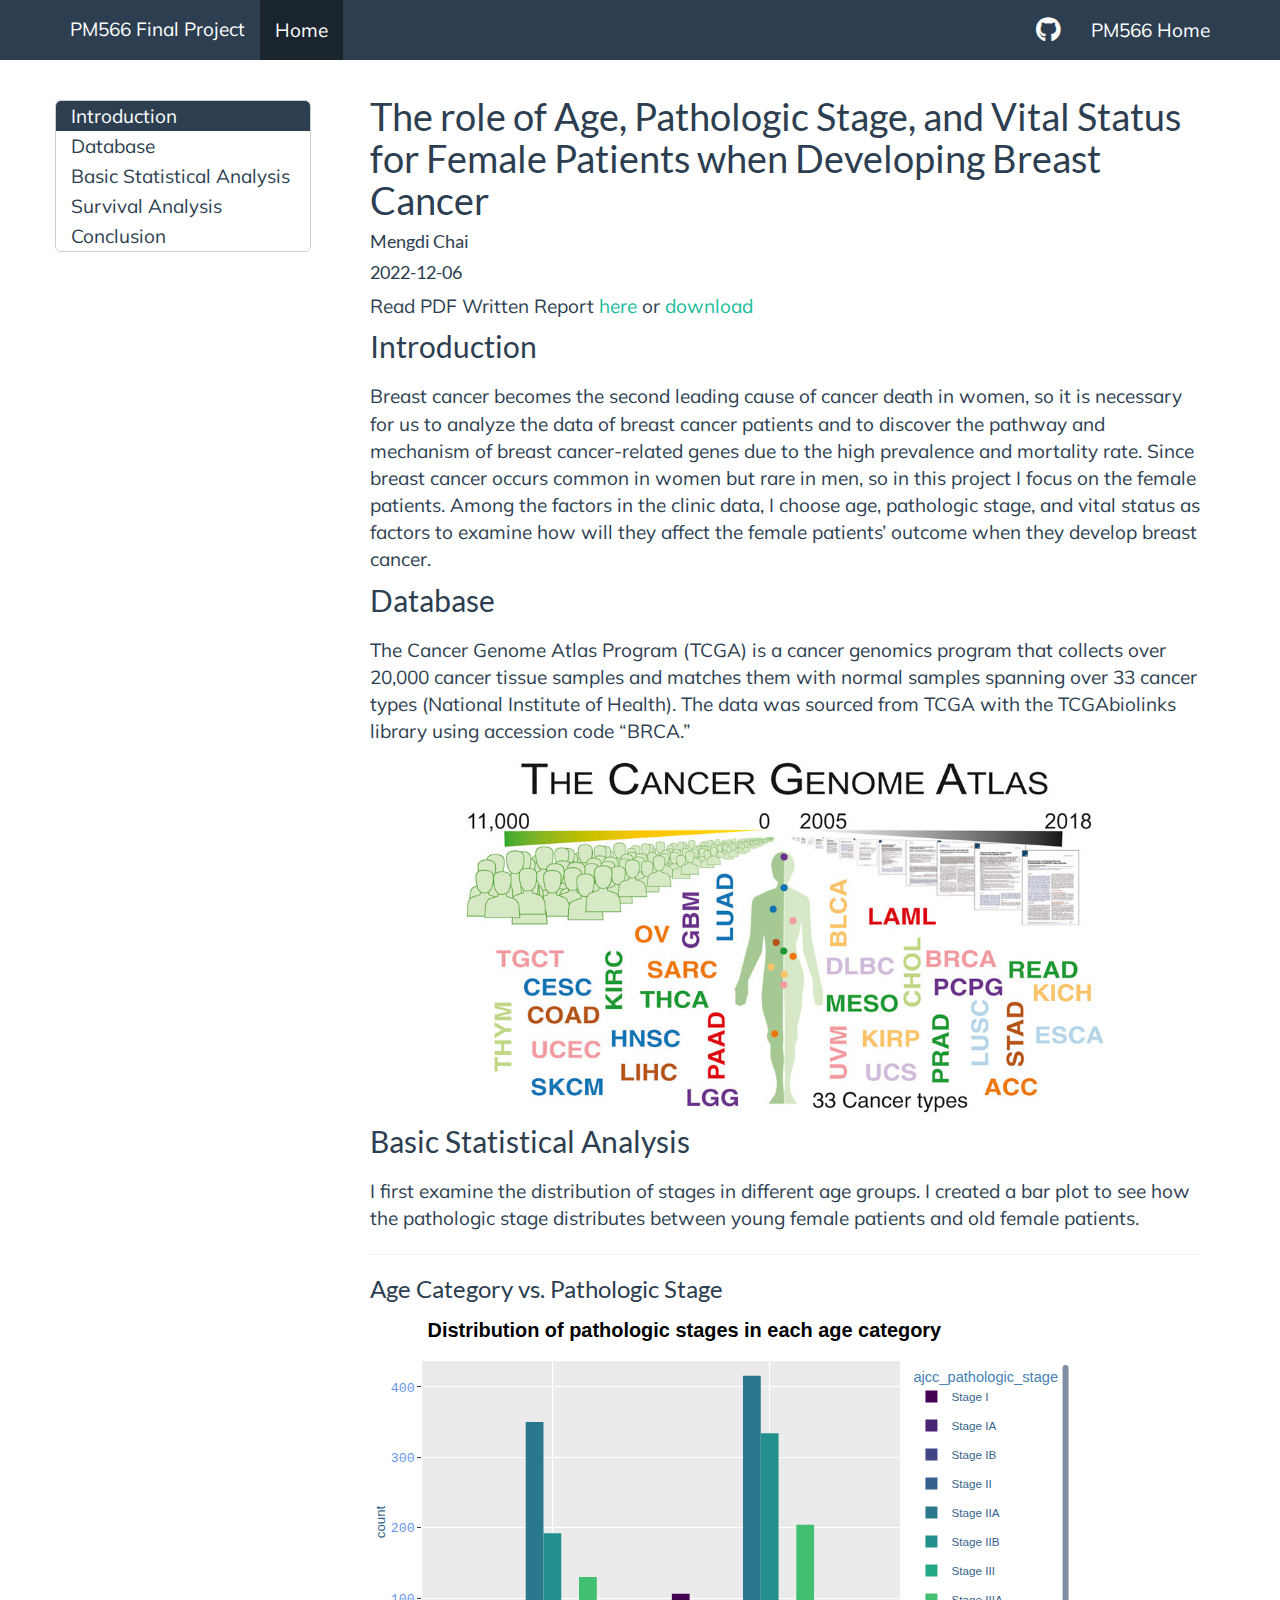
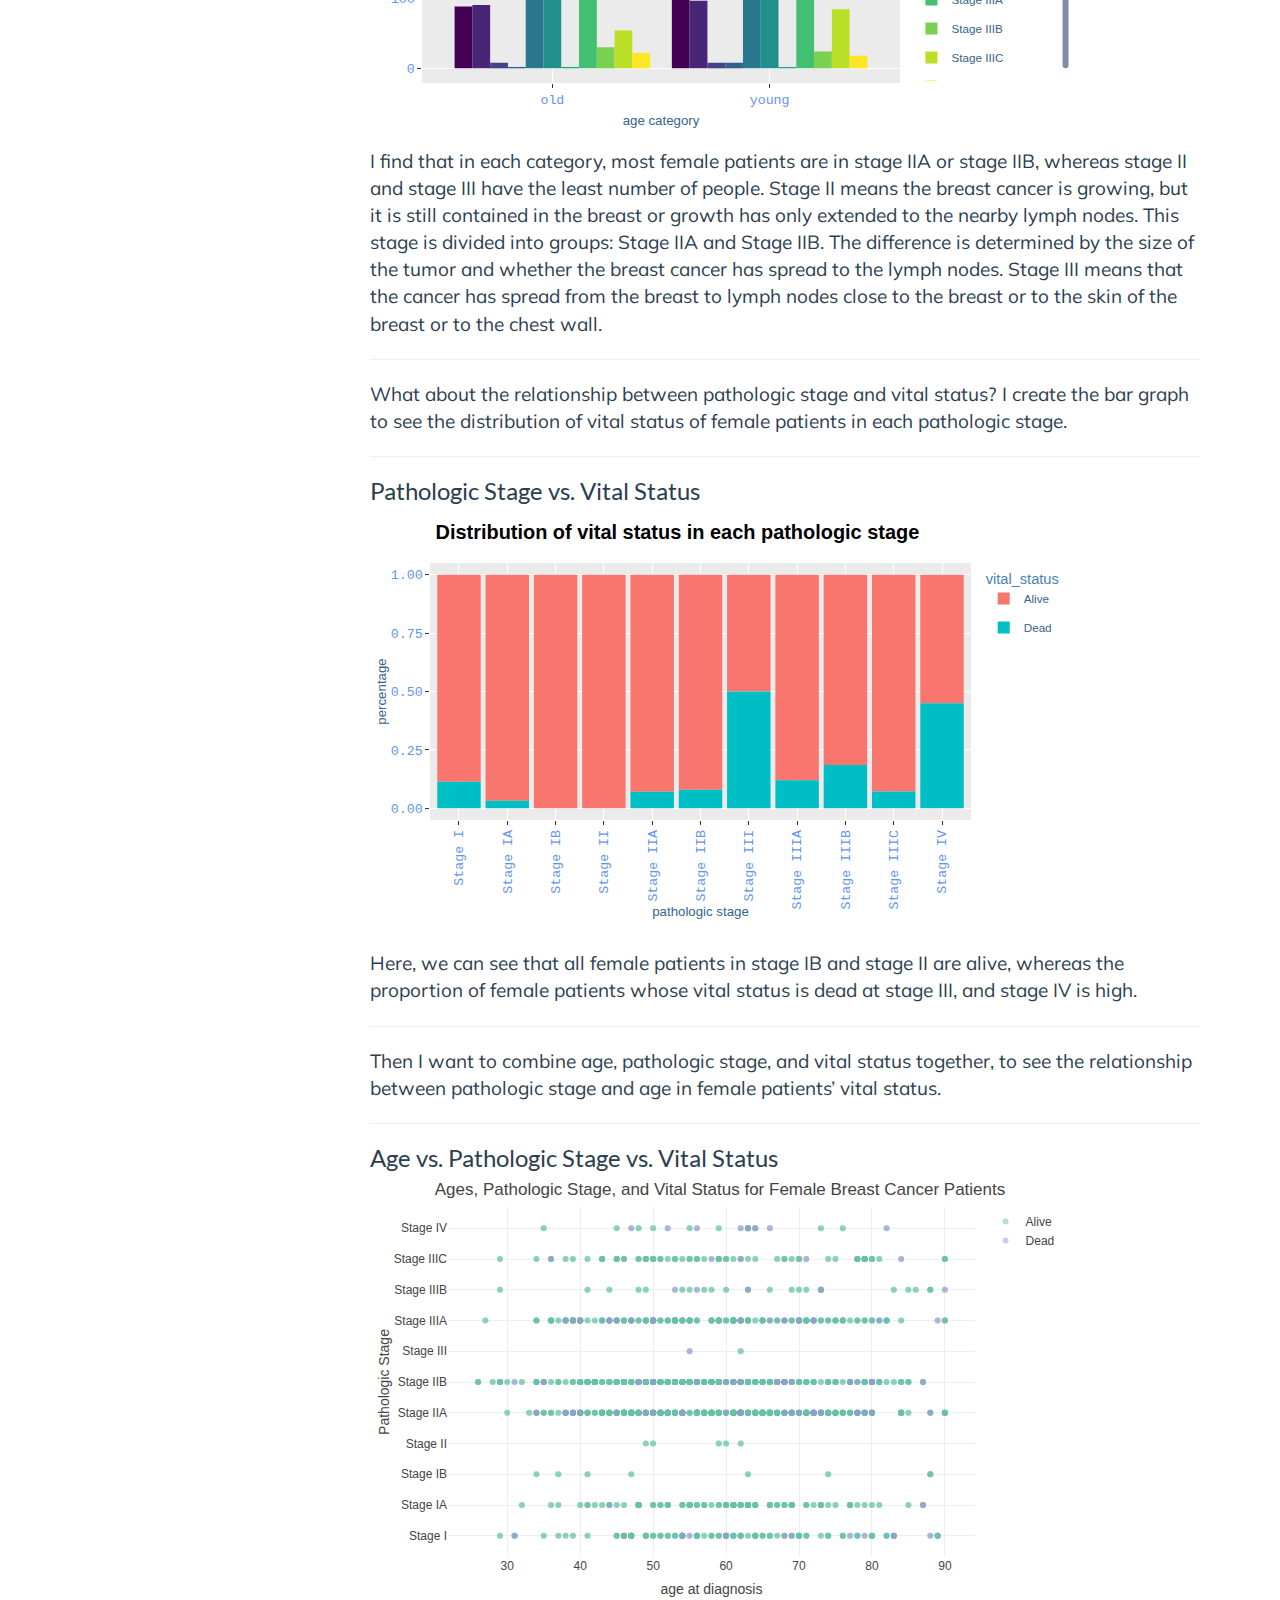
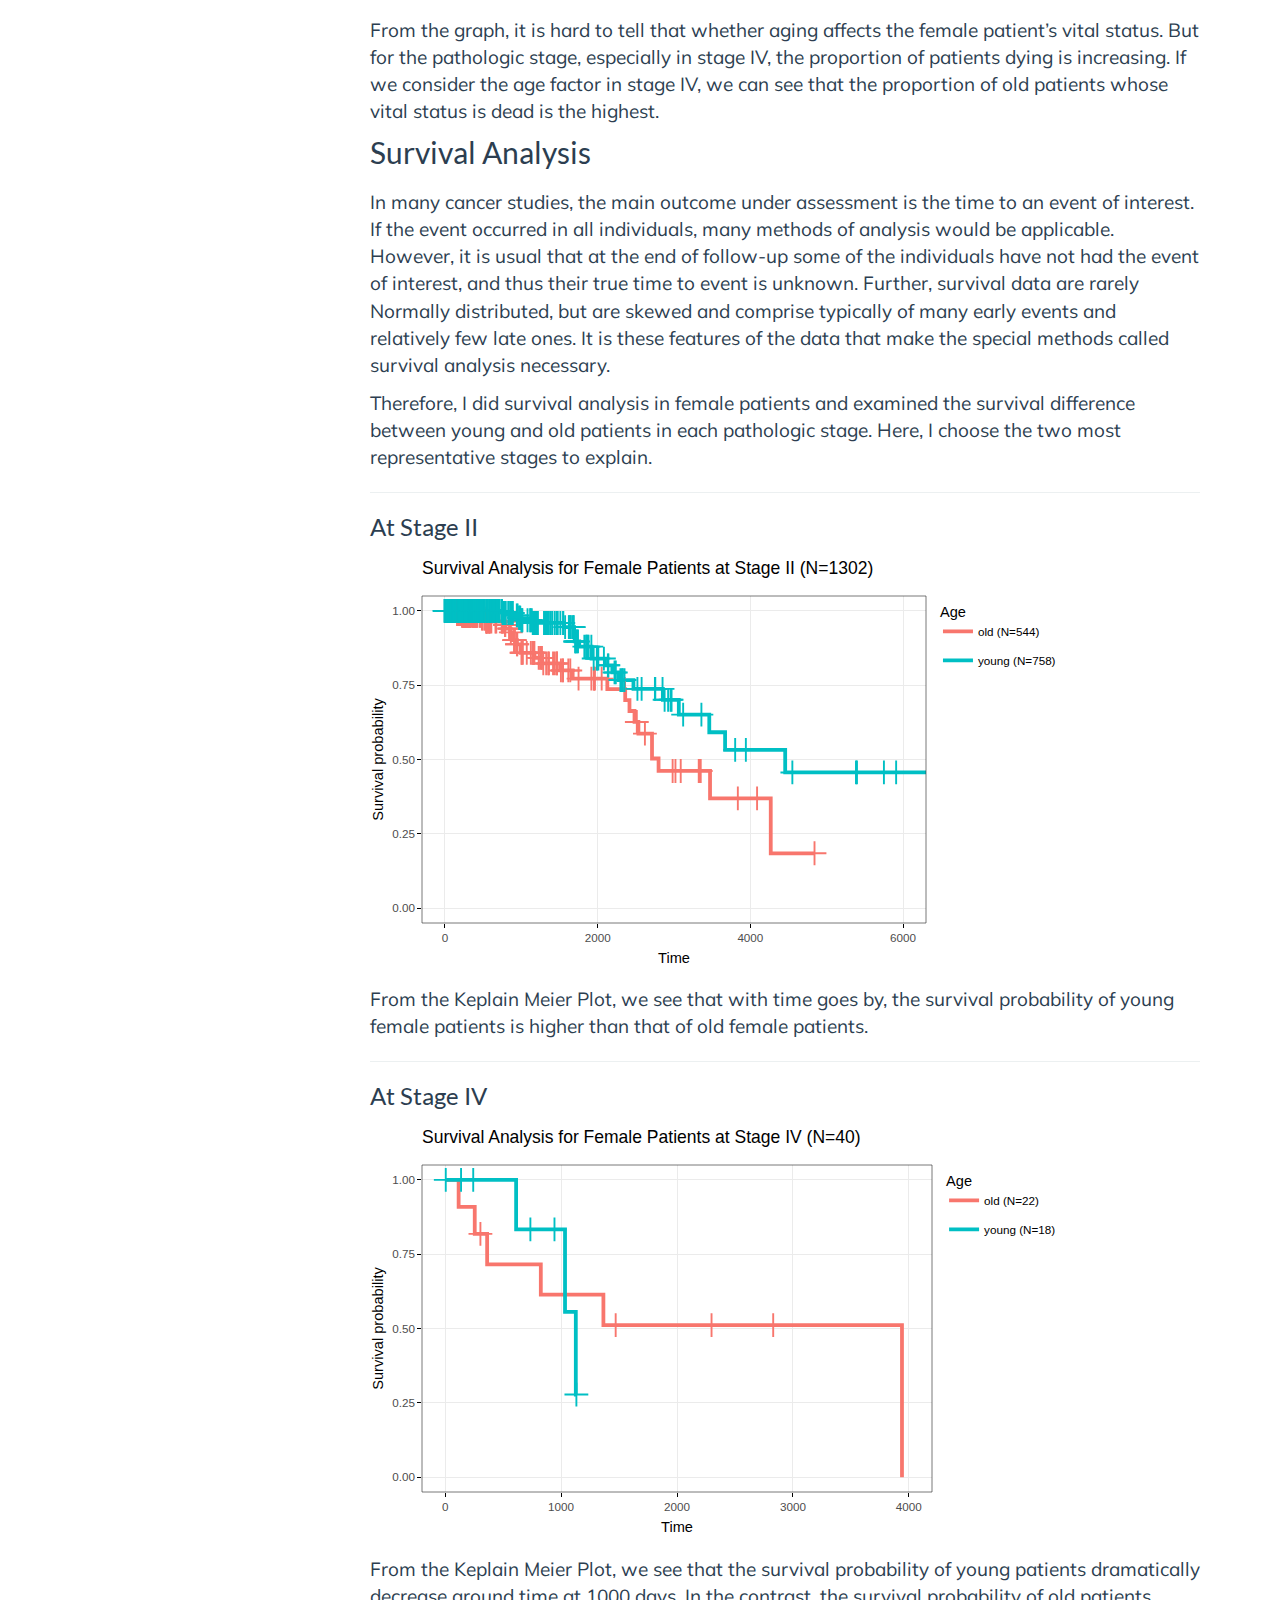
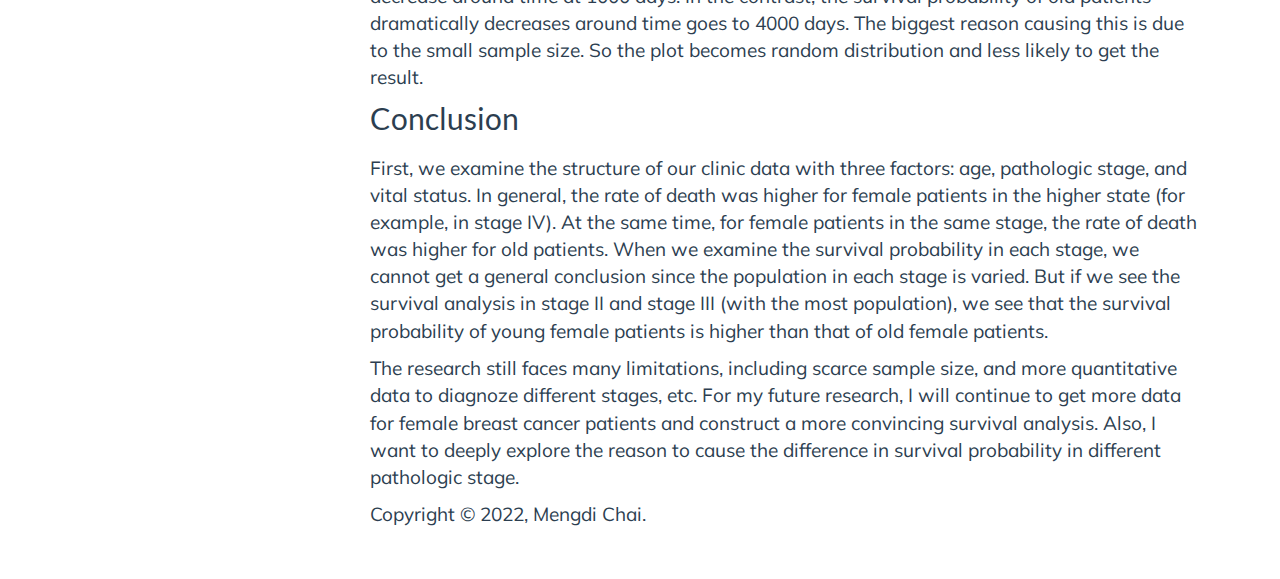
==== commit 74005a2d: "submitting final project(final version) USCbiostats/PM566#67" ====
--- a/index.html
+++ b/index.html
@@ -358,7 +358,7 @@
 }
 </style>
 <p>
-Read PDF Written Report <a href="report/written_report.pdf">here</a>
+Read PDF Written Report <a href="report/written_report.pdf">here</a> or <a href="https://github.com/KimmDD/PM566-Final_Project/raw/main/report/written_report.pdf">download</a>
 </p>
 <p>
 </p>
@@ -383,8 +383,8 @@
 <hr>
 <div id="age-category-vs.-pathologic-stage" class="section level3">
 <h3>Age Category vs. Pathologic Stage</h3>
-<div id="htmlwidget-71ff5d14e34a3c494d0b" style="width:700px;height:415.296px;" class="plotly html-widget"></div>
-<script type="application/json" data-for="htmlwidget-71ff5d14e34a3c494d0b">{"x":{"data":[{"orientation":"v","width":[0.0818181818181818,0.081818181818182],"base":[0,0],"x":[0.590909090909091,1.59090909090909],"y":[88,106],"text":["age_category: old<br />count:  88<br />ajcc_pathologic_stage: Stage I","age_category: young<br />count: 106<br />ajcc_pathologic_stage: Stage I"],"type":"bar","textposition":"none","marker":{"autocolorscale":false,"color":"rgba(68,1,84,1)","line":{"width":1.88976377952756,"color":"transparent"}},"name":"Stage I","legendgroup":"Stage I","showlegend":true,"xaxis":"x","yaxis":"y","hoverinfo":"text","frame":null},{"orientation":"v","width":[0.0818181818181818,0.081818181818182],"base":[0,0],"x":[0.672727272727273,1.67272727272727],"y":[90,96],"text":["age_category: old<br />count:  90<br />ajcc_pathologic_stage: Stage IA","age_category: young<br />count:  96<br />ajcc_pathologic_stage: Stage IA"],"type":"bar","textposition":"none","marker":{"autocolorscale":false,"color":"rgba(72,37,118,1)","line":{"width":1.88976377952756,"color":"transparent"}},"name":"Stage IA","legendgroup":"Stage IA","showlegend":true,"xaxis":"x","yaxis":"y","hoverinfo":"text","frame":null},{"orientation":"v","width":[0.0818181818181818,0.081818181818182],"base":[0,0],"x":[0.754545454545455,1.75454545454545],"y":[8,8],"text":["age_category: old<br />count:   8<br />ajcc_pathologic_stage: Stage IB","age_category: young<br />count:   8<br />ajcc_pathologic_stage: Stage IB"],"type":"bar","textposition":"none","marker":{"autocolorscale":false,"color":"rgba(65,68,135,1)","line":{"width":1.88976377952756,"color":"transparent"}},"name":"Stage IB","legendgroup":"Stage IB","showlegend":true,"xaxis":"x","yaxis":"y","hoverinfo":"text","frame":null},{"orientation":"v","width":[0.0818181818181818,0.081818181818182],"base":[0,0],"x":[0.836363636363636,1.83636363636364],"y":[2,8],"text":["age_category: old<br />count:   2<br />ajcc_pathologic_stage: Stage II","age_category: young<br />count:   8<br />ajcc_pathologic_stage: Stage II"],"type":"bar","textposition":"none","marker":{"autocolorscale":false,"color":"rgba(53,96,141,1)","line":{"width":1.88976377952756,"color":"transparent"}},"name":"Stage II","legendgroup":"Stage II","showlegend":true,"xaxis":"x","yaxis":"y","hoverinfo":"text","frame":null},{"orientation":"v","width":[0.0818181818181818,0.081818181818182],"base":[0,0],"x":[0.918181818181818,1.91818181818182],"y":[350,416],"text":["age_category: old<br />count: 350<br />ajcc_pathologic_stage: Stage IIA","age_category: young<br />count: 416<br />ajcc_pathologic_stage: Stage IIA"],"type":"bar","textposition":"none","marker":{"autocolorscale":false,"color":"rgba(42,120,142,1)","line":{"width":1.88976377952756,"color":"transparent"}},"name":"Stage IIA","legendgroup":"Stage IIA","showlegend":true,"xaxis":"x","yaxis":"y","hoverinfo":"text","frame":null},{"orientation":"v","width":[0.0818181818181819,0.081818181818182],"base":[0,0],"x":[1,2],"y":[192,334],"text":["age_category: old<br />count: 192<br />ajcc_pathologic_stage: Stage IIB","age_category: young<br />count: 334<br />ajcc_pathologic_stage: Stage IIB"],"type":"bar","textposition":"none","marker":{"autocolorscale":false,"color":"rgba(33,144,140,1)","line":{"width":1.88976377952756,"color":"transparent"}},"name":"Stage IIB","legendgroup":"Stage IIB","showlegend":true,"xaxis":"x","yaxis":"y","hoverinfo":"text","frame":null},{"orientation":"v","width":[0.081818181818182,0.081818181818182],"base":[0,0],"x":[1.08181818181818,2.08181818181818],"y":[2,2],"text":["age_category: old<br />count:   2<br />ajcc_pathologic_stage: Stage III","age_category: young<br />count:   2<br />ajcc_pathologic_stage: Stage III"],"type":"bar","textposition":"none","marker":{"autocolorscale":false,"color":"rgba(34,168,132,1)","line":{"width":1.88976377952756,"color":"transparent"}},"name":"Stage III","legendgroup":"Stage III","showlegend":true,"xaxis":"x","yaxis":"y","hoverinfo":"text","frame":null},{"orientation":"v","width":[0.081818181818182,0.081818181818182],"base":[0,0],"x":[1.16363636363636,2.16363636363636],"y":[130,204],"text":["age_category: old<br />count: 130<br />ajcc_pathologic_stage: Stage IIIA","age_category: young<br />count: 204<br />ajcc_pathologic_stage: Stage IIIA"],"type":"bar","textposition":"none","marker":{"autocolorscale":false,"color":"rgba(67,191,113,1)","line":{"width":1.88976377952756,"color":"transparent"}},"name":"Stage IIIA","legendgroup":"Stage IIIA","showlegend":true,"xaxis":"x","yaxis":"y","hoverinfo":"text","frame":null},{"orientation":"v","width":[0.081818181818182,0.081818181818182],"base":[0,0],"x":[1.24545454545455,2.24545454545455],"y":[30,24],"text":["age_category: old<br />count:  30<br />ajcc_pathologic_stage: Stage IIIB","age_category: young<br />count:  24<br />ajcc_pathologic_stage: Stage IIIB"],"type":"bar","textposition":"none","marker":{"autocolorscale":false,"color":"rgba(122,209,81,1)","line":{"width":1.88976377952756,"color":"transparent"}},"name":"Stage IIIB","legendgroup":"Stage IIIB","showlegend":true,"xaxis":"x","yaxis":"y","hoverinfo":"text","frame":null},{"orientation":"v","width":[0.081818181818182,0.081818181818182],"base":[0,0],"x":[1.32727272727273,2.32727272727273],"y":[54,84],"text":["age_category: old<br />count:  54<br />ajcc_pathologic_stage: Stage IIIC","age_category: young<br />count:  84<br />ajcc_pathologic_stage: Stage IIIC"],"type":"bar","textposition":"none","marker":{"autocolorscale":false,"color":"rgba(187,223,39,1)","line":{"width":1.88976377952756,"color":"transparent"}},"name":"Stage IIIC","legendgroup":"Stage IIIC","showlegend":true,"xaxis":"x","yaxis":"y","hoverinfo":"text","frame":null},{"orientation":"v","width":[0.081818181818182,0.081818181818182],"base":[0,0],"x":[1.40909090909091,2.40909090909091],"y":[22,18],"text":["age_category: old<br />count:  22<br />ajcc_pathologic_stage: Stage IV","age_category: young<br />count:  18<br />ajcc_pathologic_stage: Stage IV"],"type":"bar","textposition":"none","marker":{"autocolorscale":false,"color":"rgba(253,231,37,1)","line":{"width":1.88976377952756,"color":"transparent"}},"name":"Stage IV","legendgroup":"Stage IV","showlegend":true,"xaxis":"x","yaxis":"y","hoverinfo":"text","frame":null}],"layout":{"margin":{"t":47.7471832300932,"r":7.30593607305936,"b":42.0419113330405,"l":44.1677044416771},"plot_bgcolor":"rgba(235,235,235,1)","paper_bgcolor":"rgba(255,255,255,1)","font":{"color":"rgba(0,0,0,1)","family":"","size":14.6118721461187},"title":{"text":"<b> Distribution of pathologic stages in each age category <\/b>","font":{"color":"rgba(0,0,0,1)","family":"Helvetica","size":19.9252801992528},"x":0,"xref":"paper"},"xaxis":{"domain":[0,1],"automargin":true,"type":"linear","autorange":false,"range":[0.4,2.6],"tickmode":"array","ticktext":["old","young"],"tickvals":[1,2],"categoryorder":"array","categoryarray":["old","young"],"nticks":null,"ticks":"outside","tickcolor":"rgba(51,51,51,1)","ticklen":3.65296803652968,"tickwidth":0.66417600664176,"showticklabels":true,"tickfont":{"color":"rgba(100,149,237,1)","family":"Courier","size":13.2835201328352},"tickangle":-0,"showline":false,"linecolor":null,"linewidth":0,"showgrid":true,"gridcolor":"rgba(255,255,255,1)","gridwidth":0.66417600664176,"zeroline":false,"anchor":"y","title":{"text":"age category","font":{"color":"rgba(54,100,139,1)","family":"Helvetica","size":13.2835201328352}},"hoverformat":".2f"},"yaxis":{"domain":[0,1],"automargin":true,"type":"linear","autorange":false,"range":[-20.8,436.8],"tickmode":"array","ticktext":["0","100","200","300","400"],"tickvals":[0,100,200,300,400],"categoryorder":"array","categoryarray":["0","100","200","300","400"],"nticks":null,"ticks":"outside","tickcolor":"rgba(51,51,51,1)","ticklen":3.65296803652968,"tickwidth":0.66417600664176,"showticklabels":true,"tickfont":{"color":"rgba(100,149,237,1)","family":"Courier","size":13.2835201328352},"tickangle":-0,"showline":false,"linecolor":null,"linewidth":0,"showgrid":true,"gridcolor":"rgba(255,255,255,1)","gridwidth":0.66417600664176,"zeroline":false,"anchor":"x","title":{"text":"count","font":{"color":"rgba(54,100,139,1)","family":"Helvetica","size":13.2835201328352}},"hoverformat":".2f"},"shapes":[{"type":"rect","fillcolor":null,"line":{"color":null,"width":0,"linetype":[]},"yref":"paper","xref":"paper","x0":0,"x1":1,"y0":0,"y1":1}],"showlegend":true,"legend":{"bgcolor":"rgba(255,255,255,1)","bordercolor":"transparent","borderwidth":1.88976377952756,"font":{"color":"rgba(54,100,139,1)","family":"Helvetica","size":11.689497716895},"title":{"text":"ajcc_pathologic_stage","font":{"color":"rgba(70,130,180,1)","family":"Helvetica","size":14.6118721461187}}},"hovermode":"closest","barmode":"relative"},"config":{"doubleClick":"reset","modeBarButtonsToAdd":["hoverclosest","hovercompare"],"showSendToCloud":false},"source":"A","attrs":{"9c733aa2bf96":{"x":{},"y":{},"fill":{},"type":"bar"}},"cur_data":"9c733aa2bf96","visdat":{"9c733aa2bf96":["function (y) ","x"]},"highlight":{"on":"plotly_click","persistent":false,"dynamic":false,"selectize":false,"opacityDim":0.2,"selected":{"opacity":1},"debounce":0},"shinyEvents":["plotly_hover","plotly_click","plotly_selected","plotly_relayout","plotly_brushed","plotly_brushing","plotly_clickannotation","plotly_doubleclick","plotly_deselect","plotly_afterplot","plotly_sunburstclick"],"base_url":"https://plot.ly"},"evals":[],"jsHooks":[]}</script>
+<div id="htmlwidget-f0e363e795ef3ca14b76" style="width:700px;height:415.296px;" class="plotly html-widget"></div>
+<script type="application/json" data-for="htmlwidget-f0e363e795ef3ca14b76">{"x":{"data":[{"orientation":"v","width":[0.0818181818181818,0.081818181818182],"base":[0,0],"x":[0.590909090909091,1.59090909090909],"y":[88,106],"text":["age_category: old<br />count:  88<br />ajcc_pathologic_stage: Stage I","age_category: young<br />count: 106<br />ajcc_pathologic_stage: Stage I"],"type":"bar","textposition":"none","marker":{"autocolorscale":false,"color":"rgba(68,1,84,1)","line":{"width":1.88976377952756,"color":"transparent"}},"name":"Stage I","legendgroup":"Stage I","showlegend":true,"xaxis":"x","yaxis":"y","hoverinfo":"text","frame":null},{"orientation":"v","width":[0.0818181818181818,0.081818181818182],"base":[0,0],"x":[0.672727272727273,1.67272727272727],"y":[90,96],"text":["age_category: old<br />count:  90<br />ajcc_pathologic_stage: Stage IA","age_category: young<br />count:  96<br />ajcc_pathologic_stage: Stage IA"],"type":"bar","textposition":"none","marker":{"autocolorscale":false,"color":"rgba(72,37,118,1)","line":{"width":1.88976377952756,"color":"transparent"}},"name":"Stage IA","legendgroup":"Stage IA","showlegend":true,"xaxis":"x","yaxis":"y","hoverinfo":"text","frame":null},{"orientation":"v","width":[0.0818181818181818,0.081818181818182],"base":[0,0],"x":[0.754545454545455,1.75454545454545],"y":[8,8],"text":["age_category: old<br />count:   8<br />ajcc_pathologic_stage: Stage IB","age_category: young<br />count:   8<br />ajcc_pathologic_stage: Stage IB"],"type":"bar","textposition":"none","marker":{"autocolorscale":false,"color":"rgba(65,68,135,1)","line":{"width":1.88976377952756,"color":"transparent"}},"name":"Stage IB","legendgroup":"Stage IB","showlegend":true,"xaxis":"x","yaxis":"y","hoverinfo":"text","frame":null},{"orientation":"v","width":[0.0818181818181818,0.081818181818182],"base":[0,0],"x":[0.836363636363636,1.83636363636364],"y":[2,8],"text":["age_category: old<br />count:   2<br />ajcc_pathologic_stage: Stage II","age_category: young<br />count:   8<br />ajcc_pathologic_stage: Stage II"],"type":"bar","textposition":"none","marker":{"autocolorscale":false,"color":"rgba(53,96,141,1)","line":{"width":1.88976377952756,"color":"transparent"}},"name":"Stage II","legendgroup":"Stage II","showlegend":true,"xaxis":"x","yaxis":"y","hoverinfo":"text","frame":null},{"orientation":"v","width":[0.0818181818181818,0.081818181818182],"base":[0,0],"x":[0.918181818181818,1.91818181818182],"y":[350,416],"text":["age_category: old<br />count: 350<br />ajcc_pathologic_stage: Stage IIA","age_category: young<br />count: 416<br />ajcc_pathologic_stage: Stage IIA"],"type":"bar","textposition":"none","marker":{"autocolorscale":false,"color":"rgba(42,120,142,1)","line":{"width":1.88976377952756,"color":"transparent"}},"name":"Stage IIA","legendgroup":"Stage IIA","showlegend":true,"xaxis":"x","yaxis":"y","hoverinfo":"tex